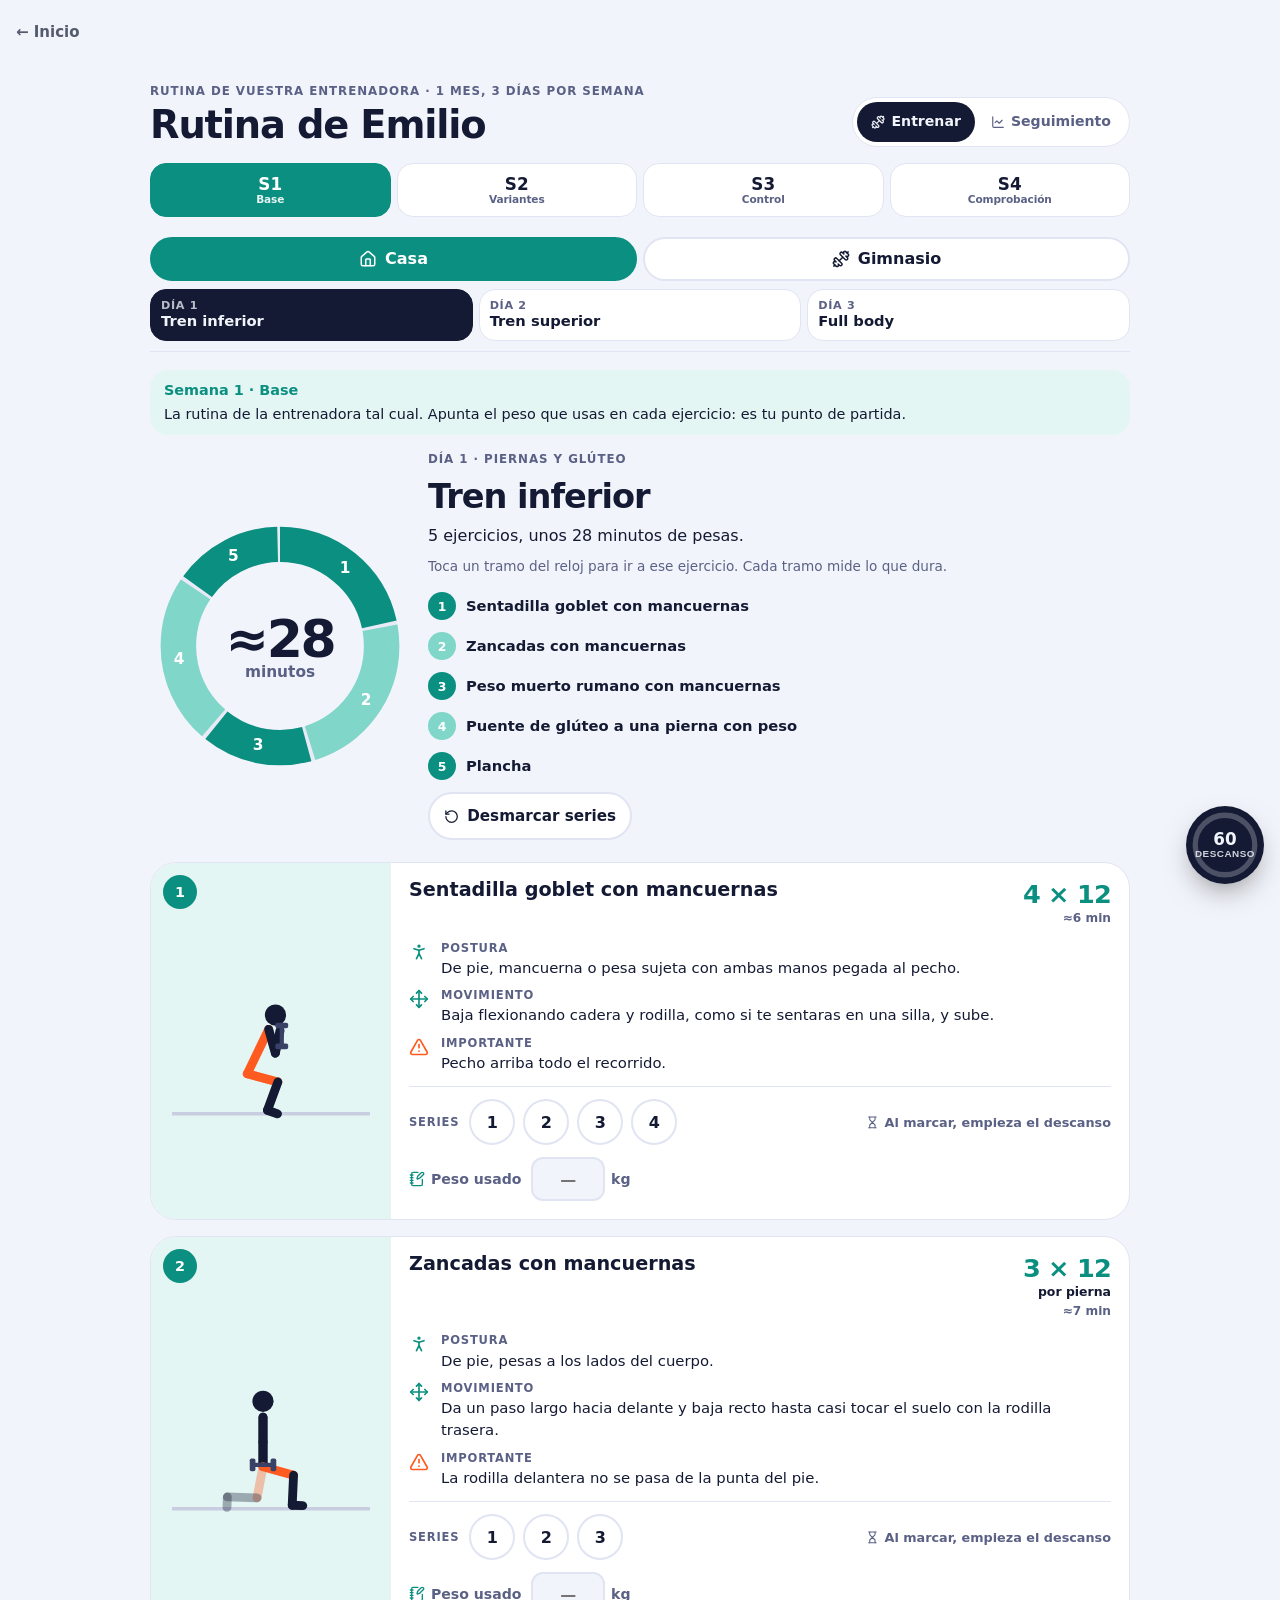
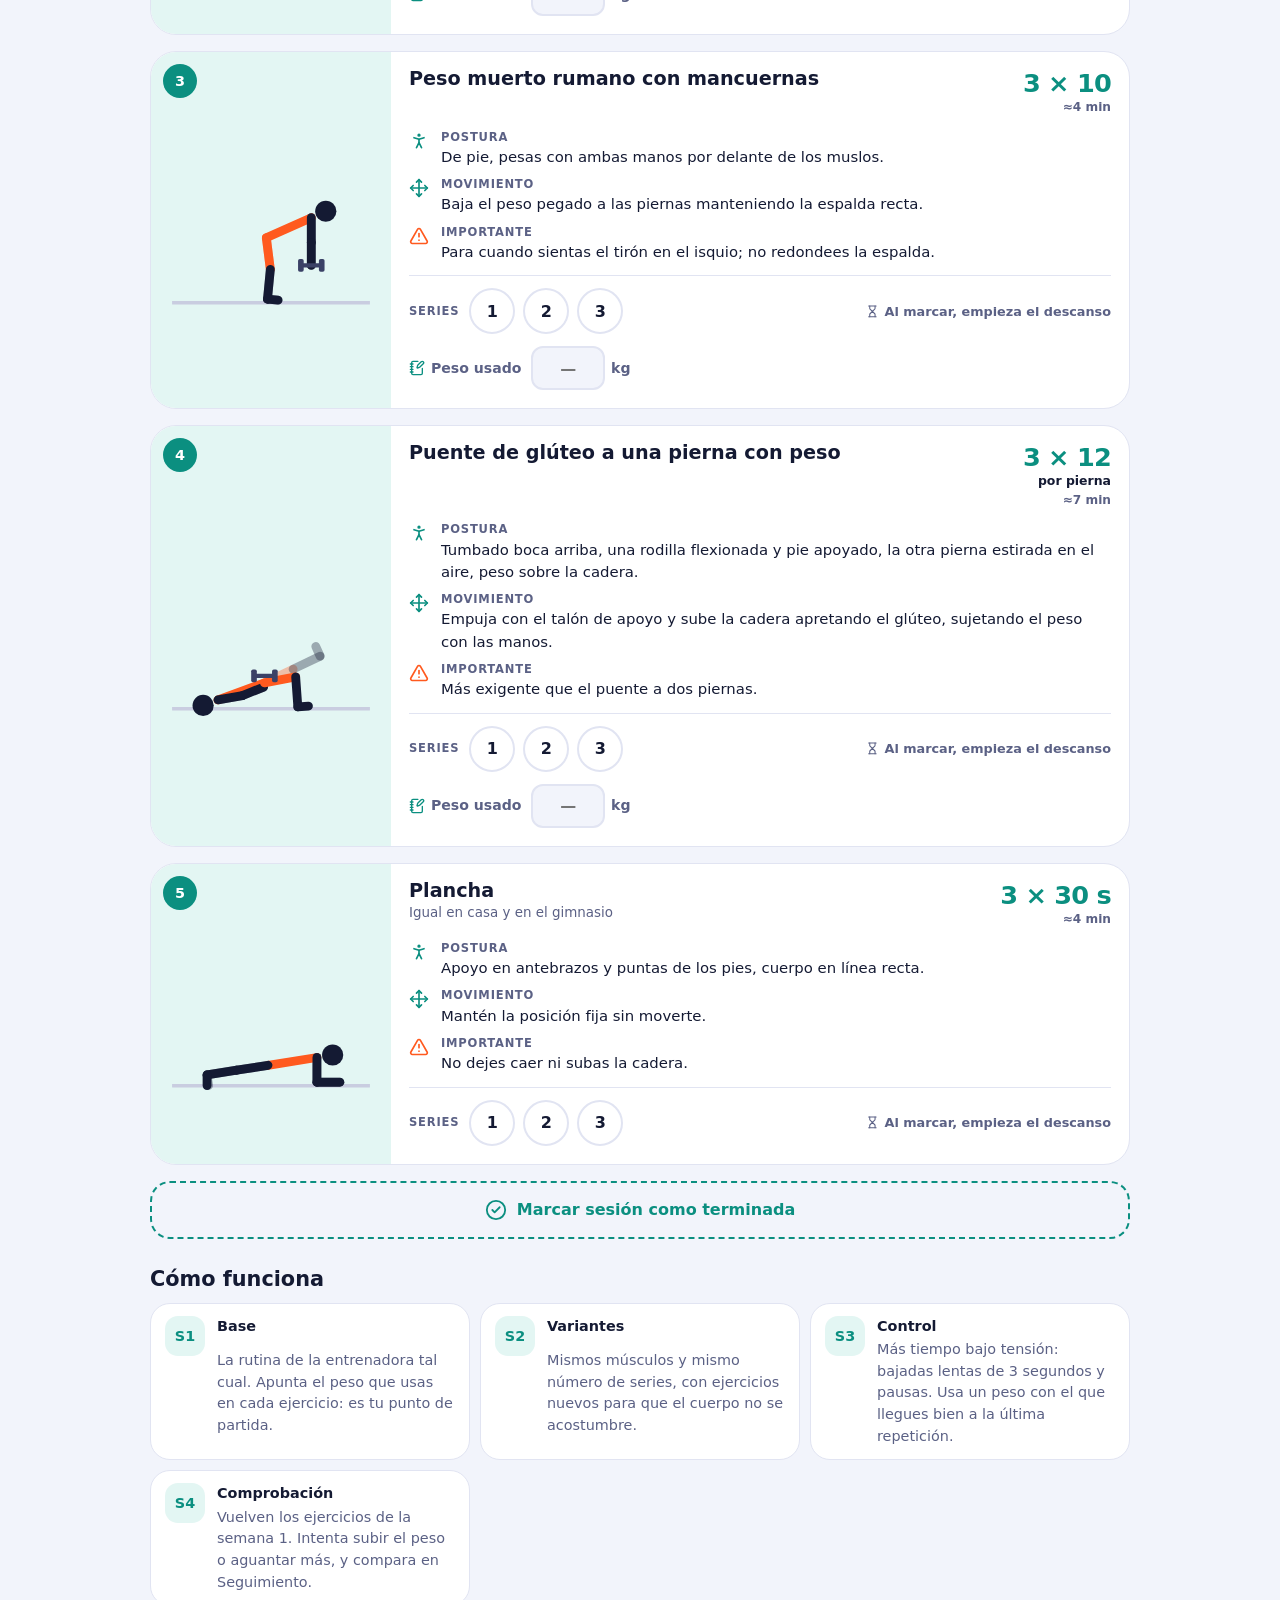
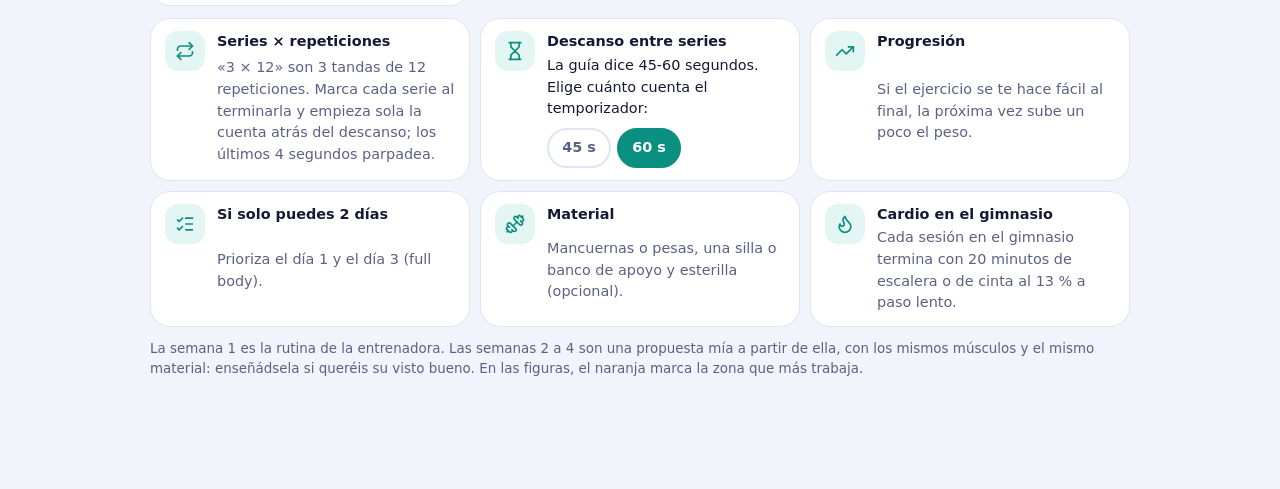
==== rutina.html @ db09115c "Add files via upload" ====
<!doctype html>
<html lang="es">
<head>
<meta charset="utf-8">
<meta name="viewport" content="width=device-width, initial-scale=1, viewport-fit=cover">
<meta name="color-scheme" content="light dark">
<title>Rutina de Emilio</title>
<style>/* Layout: una sesión = un reloj (cada tramo dura lo que el ejercicio) + tarjetas con figura animada; casa/gimnasio cambia ejercicios y añade el cardio */
:root{
  --bg:#f2f4fb; --card:#ffffff; --ink:#141a33; --muted:#5b6185; --line:#e1e4f2; --rim:#e8eaf6;
  --casa:#0b8f80; --casa2:#7fd6c9; --casabg:#e3f6f3; --gym:#3550ff; --gym2:#9fadff; --gymbg:#e9ecff;
  --work:#ff5a1f; --cardio:#e0307a; --cardiobg:#fde7f0; --eq:#a7aec6; --eqs:#a7aec6; --pp:#3a4166; --fl:#c9cde0;
  --pl:var(--casa); --pl2:var(--casa2); --plbg:var(--casabg);
  --f-num:"Unbounded","Arial Black",system-ui,sans-serif; --f-body:"Figtree",system-ui,-apple-system,"Segoe UI",Roboto,Arial,sans-serif;
}
@media (prefers-color-scheme: dark){:root:not([data-theme="light"]){
  --bg:#0b0e20; --card:#151a37; --ink:#eef0ff; --muted:#a5aad2; --line:#262c5c; --rim:#20264f;
  --casa:#2fd3bf; --casa2:#167f74; --casabg:#10283a; --gym:#8494ff; --gym2:#3a46a8; --gymbg:#171d4a;
  --work:#ff7a45; --cardio:#ff6aa6; --cardiobg:#2e1530; --eq:#4a5288; --eqs:#4a5288; --pp:#c9ceff; --fl:#2c3366; color-scheme:dark}}
:root[data-theme="dark"]{
  --bg:#0b0e20; --card:#151a37; --ink:#eef0ff; --muted:#a5aad2; --line:#262c5c; --rim:#20264f;
  --casa:#2fd3bf; --casa2:#167f74; --casabg:#10283a; --gym:#8494ff; --gym2:#3a46a8; --gymbg:#171d4a;
  --work:#ff7a45; --cardio:#ff6aa6; --cardiobg:#2e1530; --eq:#4a5288; --eqs:#4a5288; --pp:#c9ceff; --fl:#2c3366; color-scheme:dark}
*{box-sizing:border-box}
[hidden]{display:none!important}
html{-webkit-text-size-adjust:100%}
body{margin:0;background:var(--bg);color:var(--ink);font-family:var(--f-body);font-size:16px;line-height:1.5;
  padding-left:max(16px,env(safe-area-inset-left,0px));padding-right:max(16px,env(safe-area-inset-right,0px));padding-block:0 calc(110px + env(safe-area-inset-bottom,0px))}
body::before{content:"";position:fixed;inset:0 0 auto;height:env(safe-area-inset-top,0px);z-index:30;background:var(--bg)}
h1,h2,h3{margin:0;text-wrap:balance;line-height:1.12}
p{margin:0}
a{color:inherit}
.sr{position:absolute;opacity:0;width:1px;height:1px;margin:0;pointer-events:none}
svg.i{width:1em;height:1em;flex:none;fill:none;stroke:currentColor;stroke-width:2;stroke-linecap:round;stroke-linejoin:round}
.app{max-width:980px;margin:0 auto}
.eyeb{font-size:.74rem;font-weight:800;letter-spacing:.08em;text-transform:uppercase;color:var(--muted)}
header.top{padding-block:24px 10px;display:grid;gap:4px}
header.top h1{font:800 clamp(1.6rem,6vw,2.4rem) var(--f-num);letter-spacing:-.03em}

/* lugar y día */
#lg-gym:checked~.app,#lg-gym:checked~.restbar{--pl:var(--gym);--pl2:var(--gym2);--plbg:var(--gymbg)}
#lg-casa:checked~.app .only-gym{display:none!important}
#lg-gym:checked~.app .only-casa{display:none!important}
.bar{position:sticky;top:env(safe-area-inset-top,0px);z-index:20;background:var(--bg);padding-block:10px;display:grid;gap:8px;border-bottom:1px solid var(--line)}
.place{display:grid;grid-template-columns:1fr 1fr;gap:6px}
.pl-l{position:absolute;width:1px;height:1px;overflow:hidden;clip:rect(0 0 0 0)}
.place label{display:inline-flex;justify-content:center;align-items:center;gap:8px;min-height:44px;padding:0 16px;border-radius:999px;border:2px solid var(--line);background:var(--card);font-weight:800;cursor:pointer;touch-action:manipulation}
.place label svg{font-size:18px}
#lg-casa:checked~.app .pc{background:var(--casa);border-color:var(--casa);color:#fff}
#lg-gym:checked~.app .pg{background:var(--gym);border-color:var(--gym);color:#fff}
.days{display:grid;grid-template-columns:repeat(3,1fr);gap:6px}
.dt{min-height:52px;border-radius:16px;border:1px solid var(--line);background:var(--card);padding:6px 10px;cursor:pointer;display:grid;align-content:center;line-height:1.15;touch-action:manipulation;min-width:0}
.dt .dn{font-size:.7rem;font-weight:800;color:var(--muted);text-transform:uppercase;letter-spacing:.06em}
.dt .dtt{font-weight:800;font-size:.92rem;overflow-wrap:anywhere}
#dy1:checked~.app .dt1,#dy2:checked~.app .dt2,#dy3:checked~.app .dt3{background:var(--ink);border-color:var(--ink);color:var(--bg)}
#dy1:checked~.app .dt1 .dn,#dy2:checked~.app .dt2 .dn,#dy3:checked~.app .dt3 .dn{color:inherit;opacity:.75}
#lg-casa:focus-visible~.app .pc,#lg-gym:focus-visible~.app .pg,#dy1:focus-visible~.app .dt1,#dy2:focus-visible~.app .dt2,#dy3:focus-visible~.app .dt3{outline:3px solid var(--pl);outline-offset:2px}

.wd{display:none}
#wk1:checked~#dy1:checked~.app .w1d1,
#wk1:checked~#dy2:checked~.app .w1d2,
#wk1:checked~#dy3:checked~.app .w1d3,
#wk2:checked~#dy1:checked~.app .w2d1,
#wk2:checked~#dy2:checked~.app .w2d2,
#wk2:checked~#dy3:checked~.app .w2d3,
#wk3:checked~#dy1:checked~.app .w3d1,
#wk3:checked~#dy2:checked~.app .w3d2,
#wk3:checked~#dy3:checked~.app .w3d3,
#wk4:checked~#dy1:checked~.app .w4d1,
#wk4:checked~#dy2:checked~.app .w4d2,
#wk4:checked~#dy3:checked~.app .w4d3{display:block}
#vw-train:checked~.app .segv{display:none}
#vw-seg:checked~.app .train{display:none}
main{padding-top:18px}

/* reloj de la sesión */
.hero{display:grid;gap:18px;align-items:center;margin-bottom:22px}
@media (min-width:720px){.hero{grid-template-columns:260px 1fr}}
.dialw{justify-self:center;width:min(260px,74vw)}
.dial{width:100%;height:auto;display:block}
.dial a{cursor:pointer}
.dial a:focus-visible circle{stroke:var(--work)}
.dial a:hover circle{opacity:.85}
.sg{fill:none;stroke-width:30px}
.sg-rim{stroke:var(--rim)} .sg-a{stroke:var(--pl)} .sg-b{stroke:var(--pl2)} .sg-c{stroke:var(--cardio)}
.dl{fill:#fff;font:800 13px var(--f-num);text-anchor:middle;dominant-baseline:central;pointer-events:none}
.dm{fill:var(--ink);font:800 44px var(--f-num);text-anchor:middle;dominant-baseline:central;letter-spacing:-2px}
.du{fill:var(--muted);font:700 13px var(--f-body);text-anchor:middle;dominant-baseline:central}
.herot{display:grid;gap:8px;min-width:0}
.herot h2{font:800 clamp(1.5rem,5vw,2.1rem) var(--f-num);letter-spacing:-.03em}
.herot .cv{color:var(--cardio)}
.hint{font-size:.85rem;color:var(--muted)}
.legend{list-style:none;margin:4px 0 0;padding:0;display:grid;gap:4px}
.legend a{display:flex;gap:10px;align-items:center;text-decoration:none;font-weight:700;font-size:.92rem;min-height:36px}
.legend b{width:28px;height:28px;border-radius:50%;background:var(--pl);color:#fff;display:grid;place-items:center;font:800 .78rem var(--f-num);flex:none}
.legend li:nth-child(even) b{background:var(--pl2)}
.legend .cvb{background:var(--cardio)!important}

/* tarjetas de ejercicio */
.exs{display:grid;gap:16px}
.ex{background:var(--card);border:1px solid var(--line);border-radius:26px;overflow:hidden;display:grid;scroll-margin-top:150px}
@media (min-width:720px){.ex{grid-template-columns:240px 1fr}}
.ex:target{outline:3px solid var(--pl);outline-offset:2px}
.art{position:relative;background:var(--plbg);display:grid;place-items:center;padding:14px}
.art .no{position:absolute;left:12px;top:12px;width:34px;height:34px;border-radius:50%;background:var(--pl);color:#fff;display:grid;place-items:center;font:800 .9rem var(--f-num)}
.figbox{display:block;width:100%;max-width:260px}
.figbox svg{width:100%;height:auto;display:block}
.fs{display:none}
@media (prefers-reduced-motion:reduce){.fa{display:none}.fs{display:block}}
.fig .ln,.fig .lf{stroke:var(--ink);stroke-width:5;stroke-linecap:round;fill:none}
.fig .lf{opacity:.35}
.fig .wk{stroke:var(--work)}
.fig .hd{fill:var(--ink)}
.fig .fl{stroke:var(--fl);stroke-width:2}
.fig .eq{fill:var(--eq)} .fig .eqs{stroke:var(--eqs);stroke-width:3;stroke-linecap:round}
.fig .pp,.fig .pm{fill:var(--pp)} .fig .pl{stroke:var(--pp);stroke-width:2}
.fig .cb{stroke:var(--muted);stroke-width:1}
.fig .ghost{opacity:.22}
.exb{padding:16px 18px 18px;display:grid;gap:12px;min-width:0}
.exh{display:flex;justify-content:space-between;gap:12px;align-items:flex-start;flex-wrap:wrap}
.exh>div:first-child{min-width:0;flex:1 1 200px}
.exh h3{font-weight:800;font-size:1.2rem}
.was{font-size:.84rem;color:var(--muted);margin-top:2px}
.dose{display:grid;justify-items:end;text-align:right;gap:0}
.dose .big{font:800 1.6rem var(--f-num);letter-spacing:-.03em;white-space:nowrap;color:var(--pl)}
.dose .uni{font-size:.78rem;font-weight:800;color:var(--ink)}
.dose .mins{font-size:.76rem;color:var(--muted);font-weight:600}
.cues{list-style:none;margin:0;padding:0;display:grid;gap:8px}
.cues li{display:grid;grid-template-columns:22px 1fr;gap:10px;font-size:.93rem}
.cues li svg{font-size:20px;color:var(--pl);margin-top:2px}
.cues li.imp svg{color:var(--work)}
.cues b{display:block;font-size:.72rem;letter-spacing:.07em;text-transform:uppercase;color:var(--muted)}
.alt{border:1px dashed var(--line);border-radius:16px}
.alt summary{cursor:pointer;padding:10px 14px;font-weight:800;display:flex;gap:8px;align-items:center;min-height:44px}
.alt summary svg{color:var(--pl)}
.altb{display:grid;gap:10px;padding:0 14px 14px;font-size:.92rem}
.altb .figbox{max-width:220px;background:var(--plbg);border-radius:14px;padding:8px}
.series{display:flex;align-items:center;gap:8px;flex-wrap:wrap;border-top:1px solid var(--line);padding-top:12px}
.sl{font-size:.72rem;font-weight:800;letter-spacing:.07em;text-transform:uppercase;color:var(--muted);margin-right:2px}
.ser label{width:46px;height:46px;border-radius:50%;border:2px solid var(--line);display:grid;place-items:center;cursor:pointer;font:800 1rem var(--f-num);touch-action:manipulation;transition:background-color .15s,border-color .15s,transform .15s}
.ser input:checked+label{background:var(--work);border-color:var(--work);color:#fff;transform:scale(.94)}
.ser input:focus-visible+label{outline:3px solid var(--pl);outline-offset:2px}
.rest{margin-left:auto;font-size:.8rem;color:var(--muted);display:inline-flex;gap:6px;align-items:center;font-weight:600}

/* cardio */
.cardio{grid-template-columns:1fr!important;border:2px solid var(--cardio);background:linear-gradient(var(--cardiobg),var(--card) 60%)}
.cardio:target{outline-color:var(--cardio)}
.cvh{display:flex;gap:12px;align-items:center;padding:16px 18px 0}
.flame{width:46px;height:46px;border-radius:15px;background:var(--cardio);color:#fff;display:grid;place-items:center;font-size:24px;flex:none}
.cvh h3{font:800 1.25rem var(--f-num);letter-spacing:-.02em}
.cvpick{display:grid;grid-template-columns:1fr 1fr;gap:10px;padding:14px 18px}
.cvo{border:2px solid var(--line);border-radius:20px;padding:10px;display:grid;justify-items:center;gap:2px;cursor:pointer;background:var(--card);text-align:center;touch-action:manipulation;min-width:0}
.cvo .figbox{max-width:170px}
.cvo b{font-weight:800;font-size:.95rem}
.cvo span{font-size:.8rem;color:var(--muted);font-weight:700}
.cvr:checked+.cvo{border-color:var(--cardio);box-shadow:0 0 0 3px color-mix(in srgb,var(--cardio) 25%,transparent)}
.cvr:focus-visible+.cvo{outline:3px solid var(--cardio);outline-offset:2px}
.cvt{display:none;grid-column:1/-1;gap:6px;font-size:.94rem}
.cvpick input[id$="-escalera"]:checked~.cvt-escalera,.cvpick input[id$="-cinta"]:checked~.cvt-cinta{display:grid}
.tip{display:flex;gap:8px;color:var(--muted);font-size:.88rem}
.tip svg{color:var(--cardio);margin-top:3px}
.timer{display:none;align-items:center;gap:10px;padding:0 18px 18px}
.js .timer{display:flex}
.tt{font:800 2.2rem var(--f-num);letter-spacing:-.03em;font-variant-numeric:tabular-nums;color:var(--cardio);min-width:5ch}
.tb{min-height:48px;border-radius:999px;border:0;background:var(--cardio);color:#fff;font:800 .95rem var(--f-body);padding:0 18px;display:inline-flex;gap:8px;align-items:center;cursor:pointer;touch-action:manipulation}
.tb.ghostb{background:var(--card);color:var(--ink);border:2px solid var(--line);padding:0 14px}
.tb:focus-visible,.rb:focus-visible{outline:3px solid var(--ink);outline-offset:2px}

/* guía */
.guide{margin-top:28px;display:grid;gap:12px}
.guide h2{font:800 1.3rem var(--f-num)}
.gg{display:grid;grid-template-columns:repeat(auto-fill,minmax(min(100%,260px),1fr));gap:10px}
.gg>div{background:var(--card);border:1px solid var(--line);border-radius:20px;padding:12px 14px;display:grid;grid-template-columns:40px 1fr;gap:2px 12px;font-size:.9rem}
.gg .gi{grid-row:span 2;width:40px;height:40px;border-radius:13px;background:var(--plbg);color:var(--pl);display:grid;place-items:center;font-size:20px}
.gg b{font-weight:800}
.gg span:last-child{color:var(--muted)}
.foot{font-size:.84rem;color:var(--muted)}


.resetday{display:none}
.js .resetday{display:inline-flex}
.js-only{display:none}
.js .js-only{display:revert}

/* cabecera: vistas y semanas */
.th{display:flex;justify-content:space-between;align-items:flex-end;gap:12px;flex-wrap:wrap}
.views{display:flex;background:var(--card);border:1px solid var(--line);border-radius:999px;padding:4px;gap:2px}
.views label{display:inline-flex;align-items:center;gap:6px;min-height:40px;padding:0 14px;border-radius:999px;font-weight:800;font-size:.88rem;cursor:pointer;color:var(--muted);touch-action:manipulation}
#vw-train:checked~.app .v1,#vw-seg:checked~.app .v2{background:var(--ink);color:var(--bg)}
#vw-train:focus-visible~.app .v1,#vw-seg:focus-visible~.app .v2{outline:3px solid var(--pl);outline-offset:2px}
.weeks{display:grid;grid-template-columns:repeat(4,1fr);gap:6px;margin-top:12px}
.wl{min-height:54px;border-radius:16px;border:1px solid var(--line);background:var(--card);display:grid;align-content:center;justify-items:center;cursor:pointer;line-height:1.1;padding:4px;text-align:center;touch-action:manipulation;min-width:0}
.wl b{font:800 1.05rem var(--f-num)}
.wl span{font-size:.66rem;font-weight:700;color:var(--muted);letter-spacing:-.01em}
#wk1:checked~.app .wl1,#wk2:checked~.app .wl2,#wk3:checked~.app .wl3,#wk4:checked~.app .wl4{background:var(--pl);border-color:var(--pl);color:#fff}
#wk1:checked~.app .wl1 span,#wk2:checked~.app .wl2 span,#wk3:checked~.app .wl3 span,#wk4:checked~.app .wl4 span{color:#fff;opacity:.9}
#wk1:focus-visible~.app .wl1,#wk2:focus-visible~.app .wl2,#wk3:focus-visible~.app .wl3,#wk4:focus-visible~.app .wl4{outline:3px solid var(--pl);outline-offset:2px}
.wkban{background:var(--plbg);border-radius:18px;padding:10px 14px;font-size:.9rem;margin-bottom:16px;display:grid;gap:2px}
.wkban b{color:var(--pl);font-weight:800}
.wnote{display:flex;gap:8px;align-items:flex-start;background:var(--plbg);border-radius:14px;padding:8px 12px;font-size:.9rem;font-weight:700}
.wnote svg{color:var(--pl);margin-top:3px;font-size:16px}

/* peso usado */
.kg{display:flex;align-items:center;gap:10px;flex-wrap:wrap;font-size:.88rem;font-weight:700;color:var(--muted)}
.kg label{display:inline-flex;gap:6px;align-items:center}
.kg label svg{color:var(--pl);font-size:16px}
.kgin{display:inline-flex;align-items:center;gap:6px;font-weight:700;color:var(--muted)}
.kgin input{width:4.6em;min-height:44px;border-radius:12px;border:2px solid var(--line);background:var(--bg);color:var(--ink);font:800 16px var(--f-body);text-align:center;padding:0 6px}
.kgin input:focus-visible{outline:3px solid var(--pl);outline-offset:1px;border-color:var(--pl)}
.ref{font-size:.82rem;font-weight:600}
.ref b{color:var(--ink)}

/* sesión terminada */
.donebox label{display:flex;justify-content:center;align-items:center;gap:10px;min-height:58px;border-radius:20px;border:2px dashed var(--pl);color:var(--pl);font-weight:800;cursor:pointer;touch-action:manipulation}
.donebox label svg{font-size:22px}
.donebox .d1{display:none}
.donebox input:checked+label{background:var(--pl);border-style:solid;color:#fff}
.donebox input:checked+label .d0{display:none}
.donebox input:checked+label .d1{display:inline}
.donebox input:focus-visible+label{outline:3px solid var(--ink);outline-offset:2px}

/* seguimiento */
.segv{display:grid;gap:16px;padding-top:16px}
.sgh{display:grid;gap:8px}
.sgh h2{font:800 clamp(1.4rem,5vw,1.9rem) var(--f-num);letter-spacing:-.03em}
.nojs-note{display:flex;gap:8px;font-size:.88rem;color:var(--muted);background:var(--card);border:1px solid var(--line);border-radius:14px;padding:10px 12px}
.nojs-note svg{flex:none;margin-top:3px;color:var(--pl)}
.js .nojs-note{display:none}
.panel{background:var(--card);border:1px solid var(--line);border-radius:24px;padding:16px;display:grid;gap:10px;min-width:0}
.panel>h3{display:flex;gap:8px;align-items:center;font-weight:800;font-size:1.1rem}
.panel>h3 svg{color:var(--pl)}
.panel h3:not(:first-child){font-size:.95rem;margin-top:8px}
.sub{font-size:.86rem;color:var(--muted)}
.grid{display:grid;gap:8px}
.srow{display:grid;grid-template-columns:58px repeat(3,minmax(0,1fr));gap:6px;align-items:center}
.swk{display:grid;line-height:1.1;font-size:.72rem;font-weight:700;color:var(--muted)}
.swk b{font:800 1rem var(--f-num);color:var(--ink)}
.cell{position:relative;min-height:84px;border-radius:16px;border:1px solid var(--line);background:var(--bg);color:var(--ink);display:grid;justify-items:center;align-content:center;gap:2px;padding:8px 4px;text-align:center;font:inherit;cursor:default;min-width:0}
.js .cell{cursor:pointer}
.cell svg{width:34px;height:34px;transform:rotate(-90deg)}
.cell .cr{fill:none;stroke:var(--rim);stroke-width:5}
.cell .cp{fill:none;stroke:var(--pl);stroke-width:5;stroke-linecap:round;stroke-dasharray:0 100}
.cell .ck{position:absolute;left:50%;top:25px;translate:-50% -50%;font-size:16px;color:#fff;display:none}
.cell .cl{font-weight:800;font-size:.86rem}
.cell .cpct{font-size:.68rem;color:var(--muted);font-weight:700;line-height:1.15}
.app:has(#w1d1-done:checked) .c-w1d1,.app:has(#w1d2-done:checked) .c-w1d2,.app:has(#w1d3-done:checked) .c-w1d3,.app:has(#w2d1-done:checked) .c-w2d1,.app:has(#w2d2-done:checked) .c-w2d2,.app:has(#w2d3-done:checked) .c-w2d3,.app:has(#w3d1-done:checked) .c-w3d1,.app:has(#w3d2-done:checked) .c-w3d2,.app:has(#w3d3-done:checked) .c-w3d3,.app:has(#w4d1-done:checked) .c-w4d1,.app:has(#w4d2-done:checked) .c-w4d2,.app:has(#w4d3-done:checked) .c-w4d3{background:var(--pl);border-color:var(--pl);color:#fff}
.app:has(#w1d1-done:checked) .c-w1d1 .ck,.app:has(#w1d2-done:checked) .c-w1d2 .ck,.app:has(#w1d3-done:checked) .c-w1d3 .ck,.app:has(#w2d1-done:checked) .c-w2d1 .ck,.app:has(#w2d2-done:checked) .c-w2d2 .ck,.app:has(#w2d3-done:checked) .c-w2d3 .ck,.app:has(#w3d1-done:checked) .c-w3d1 .ck,.app:has(#w3d2-done:checked) .c-w3d2 .ck,.app:has(#w3d3-done:checked) .c-w3d3 .ck,.app:has(#w4d1-done:checked) .c-w4d1 .ck,.app:has(#w4d2-done:checked) .c-w4d2 .ck,.app:has(#w4d3-done:checked) .c-w4d3 .ck{display:block}
.app:has(#w1d1-done:checked) .c-w1d1 .cr,.app:has(#w1d2-done:checked) .c-w1d2 .cr,.app:has(#w1d3-done:checked) .c-w1d3 .cr,.app:has(#w2d1-done:checked) .c-w2d1 .cr,.app:has(#w2d2-done:checked) .c-w2d2 .cr,.app:has(#w2d3-done:checked) .c-w2d3 .cr,.app:has(#w3d1-done:checked) .c-w3d1 .cr,.app:has(#w3d2-done:checked) .c-w3d2 .cr,.app:has(#w3d3-done:checked) .c-w3d3 .cr,.app:has(#w4d1-done:checked) .c-w4d1 .cr,.app:has(#w4d2-done:checked) .c-w4d2 .cr,.app:has(#w4d3-done:checked) .c-w4d3 .cr{stroke:rgba(255,255,255,.35)}
.app:has(#w1d1-done:checked) .c-w1d1 .cpct,.app:has(#w1d2-done:checked) .c-w1d2 .cpct,.app:has(#w1d3-done:checked) .c-w1d3 .cpct,.app:has(#w2d1-done:checked) .c-w2d1 .cpct,.app:has(#w2d2-done:checked) .c-w2d2 .cpct,.app:has(#w2d3-done:checked) .c-w2d3 .cpct,.app:has(#w3d1-done:checked) .c-w3d1 .cpct,.app:has(#w3d2-done:checked) .c-w3d2 .cpct,.app:has(#w3d3-done:checked) .c-w3d3 .cpct,.app:has(#w4d1-done:checked) .c-w4d1 .cpct,.app:has(#w4d2-done:checked) .c-w4d2 .cpct,.app:has(#w4d3-done:checked) .c-w4d3 .cpct{color:#fff}
.app:has(#w1d1-done:checked) .c-w1d1 .cp,.app:has(#w1d2-done:checked) .c-w1d2 .cp,.app:has(#w1d3-done:checked) .c-w1d3 .cp,.app:has(#w2d1-done:checked) .c-w2d1 .cp,.app:has(#w2d2-done:checked) .c-w2d2 .cp,.app:has(#w2d3-done:checked) .c-w2d3 .cp,.app:has(#w3d1-done:checked) .c-w3d1 .cp,.app:has(#w3d2-done:checked) .c-w3d2 .cp,.app:has(#w3d3-done:checked) .c-w3d3 .cp,.app:has(#w4d1-done:checked) .c-w4d1 .cp,.app:has(#w4d2-done:checked) .c-w4d2 .cp,.app:has(#w4d3-done:checked) .c-w4d3 .cp{stroke:#fff;stroke-dasharray:100 100!important}
.bw{display:grid;grid-template-columns:repeat(auto-fit,minmax(160px,1fr));gap:8px}
.bwi{display:flex;justify-content:space-between;align-items:center;gap:8px;background:var(--bg);border-radius:14px;padding:6px 10px;font-weight:800;font-size:.88rem}
.bwd{font-weight:800}
.scroll{overflow-x:auto;border:1px solid var(--line);border-radius:16px}
table.tr{border-collapse:collapse;width:100%;min-width:560px;font-size:.86rem}
table.tr th,table.tr td{padding:8px 10px;border-bottom:1px solid var(--line);text-align:left;vertical-align:top}
table.tr thead th{white-space:nowrap;font-size:.72rem;letter-spacing:.06em;text-transform:uppercase;color:var(--muted)}
table.tr tbody th{font:800 .9rem var(--f-num);color:var(--pl);width:28px}
table.tr td b{display:block;font-weight:800;font-variant-numeric:tabular-nums;font-size:1rem}
table.tr td small{display:block;color:var(--muted);font-size:.74rem;line-height:1.25;margin-top:2px}
table.tr tr:last-child>*{border-bottom:0}
.dlt b{font-size:1rem}
.up{color:var(--casa)} .down{color:var(--work)}

/* elegir descanso */
.rp2{display:flex;gap:6px;margin-top:6px;grid-column:2}
.rp2 label{min-height:40px;min-width:64px;border-radius:999px;border:2px solid var(--line);display:grid;place-items:center;font-weight:800;cursor:pointer}
.rp2 input:checked+label{background:var(--pl);border-color:var(--pl);color:#fff}
.rp2 input:focus-visible+label{outline:3px solid var(--ink);outline-offset:2px}
.gw{font:800 .9rem var(--f-num)!important}

/* cuenta atrás de descanso (con JavaScript) */
.restbar{position:fixed;left:0;right:0;bottom:0;z-index:25;display:none;justify-content:flex-end;pointer-events:none;
  padding:0 max(16px,env(safe-area-inset-right,0px)) calc(16px + env(safe-area-inset-bottom,0px)) max(16px,env(safe-area-inset-left,0px))}
.js .restbar{display:flex}
.rb{pointer-events:auto;position:relative;width:78px;height:78px;border-radius:999px;border:0;background:var(--ink);color:var(--bg);cursor:pointer;display:grid;place-items:center;align-content:center;touch-action:manipulation;box-shadow:0 12px 30px -10px rgba(0,0,0,.5);transition:width .25s,height .25s,background-color .2s}
.rb svg{position:absolute;left:5px;top:5px;width:68px;height:68px;transform:rotate(-90deg);transition:width .25s,height .25s,left .25s,top .25s}
.rb .rr{fill:none;stroke:color-mix(in srgb,var(--bg) 25%,transparent);stroke-width:5}
.rb .rpg{fill:none;stroke:var(--work);stroke-width:5;stroke-linecap:round;stroke-dasharray:176 176;stroke-dashoffset:176}
.rb .rt{font:800 1.05rem var(--f-num);position:relative;line-height:1;font-variant-numeric:tabular-nums}
.rb small{font-size:.62rem;font-weight:800;position:relative;opacity:.85;text-transform:uppercase;letter-spacing:.05em}
.restbar.run{justify-content:center}
.restbar.run .rb{width:min(340px,100%);height:96px;grid-template-columns:auto 1fr;justify-items:start;padding:0 22px 0 108px;background:var(--pl);color:#fff}
.restbar.run .rb svg{width:80px;height:80px;left:12px;top:8px}
.restbar.run .rb .rr{stroke:rgba(255,255,255,.3)}
.restbar.run .rb .rpg{stroke:#fff}
.restbar.run .rb .rt{font-size:2.6rem;grid-column:1/-1;letter-spacing:-.03em}
.restbar.run .rb small{grid-column:1/-1;font-size:.72rem}
.restbar.last .rb{animation:blink .5s steps(1,end) infinite}
.restbar.go .rb{background:var(--casa);color:#fff}
@keyframes blink{0%{background:var(--work);color:#fff}50%{background:#fff;color:var(--work)}}
.restbar.last .rb .rpg{stroke:currentColor}

/* cuenta atrás sin JavaScript: cada serie marcada cuenta 60 s dentro de su círculo */
@property --rs{syntax:'<integer>';initial-value:0;inherits:false}
.ser label{position:relative}
html:not(.js) .ser input:checked+label{animation:rscount 60s linear forwards,rsblink .5s steps(1,end) 56s 8;counter-reset:rs var(--rs)}
html:not(.js) .ser input:checked+label b{display:none}
html:not(.js) .ser input:checked+label::after{content:counter(rs);font:800 .95rem var(--f-num);animation:rshide 0s 60s forwards}
html:not(.js) .ser input:checked+label::before{content:"✓";position:absolute;inset:0;display:grid;place-items:center;font-weight:800;opacity:0;animation:rsshow 0s 60s forwards}
@keyframes rscount{from{--rs:60}to{--rs:0}}
@keyframes rsblink{0%{background:#fff;color:var(--work)}50%{background:var(--work);color:#fff}}
@keyframes rshide{to{opacity:0}}
@keyframes rsshow{to{opacity:1}}
@media (prefers-reduced-motion:reduce){*{transition:none!important}}
</style>
<link rel="manifest" href="manifest.webmanifest">
<link rel="apple-touch-icon" href="icon-180.png">
<link rel="icon" href="icon-192.png">
<meta name="apple-mobile-web-app-capable" content="yes">
<meta name="mobile-web-app-capable" content="yes">
<meta name="apple-mobile-web-app-status-bar-style" content="default">
<meta name="apple-mobile-web-app-title" content="Entreno">
<meta name="theme-color" content="#f2f4fb" media="(prefers-color-scheme: light)">
<meta name="theme-color" content="#0b0e20" media="(prefers-color-scheme: dark)">
</head>
<body>
<a href="./" class="homelink" style="display:inline-flex;align-items:center;gap:6px;margin-top:max(10px,env(safe-area-inset-top,0px));min-height:44px;font:700 15px system-ui,sans-serif;color:inherit;opacity:.7;text-decoration:none">← Inicio</a>

<input type="radio" name="lugar" id="lg-casa" class="sr" checked><input type="radio" name="lugar" id="lg-gym" class="sr">
<input type="radio" name="semana" id="wk1" class="sr" checked><input type="radio" name="semana" id="wk2" class="sr"><input type="radio" name="semana" id="wk3" class="sr"><input type="radio" name="semana" id="wk4" class="sr">
<input type="radio" name="dia" id="dy1" class="sr" checked><input type="radio" name="dia" id="dy2" class="sr"><input type="radio" name="dia" id="dy3" class="sr">
<input type="radio" name="vista" id="vw-train" class="sr" checked><input type="radio" name="vista" id="vw-seg" class="sr">
<div class="app">
  <header class="top">
    <div class="th"><div><span class="eyeb">Rutina de vuestra entrenadora · 1 mes, 3 días por semana</span><h1>Rutina de Emilio</h1></div>
      <div class="views" role="radiogroup" aria-label="Vista"><label for="vw-train" class="v1"><svg class="i" viewBox="0 0 24 24" aria-hidden="true"><path d="M17.596 12.768a2 2 0 1 0 2.829-2.829l-1.768-1.767a2 2 0 0 0 2.828-2.829l-2.828-2.828a2 2 0 0 0-2.829 2.828l-1.767-1.768a2 2 0 1 0-2.829 2.829z" /> <path d="m2.5 21.5 1.4-1.4" /> <path d="m20.1 3.9 1.4-1.4" /> <path d="M5.343 21.485a2 2 0 1 0 2.829-2.828l1.767 1.768a2 2 0 1 0 2.829-2.829l-6.364-6.364a2 2 0 1 0-2.829 2.829l1.768 1.767a2 2 0 0 0-2.828 2.829z" /> <path d="m9.6 14.4 4.8-4.8" /></svg>Entrenar</label><label for="vw-seg" class="v2"><svg class="i" viewBox="0 0 24 24" aria-hidden="true"><path d="M3 3v16a2 2 0 0 0 2 2h16" /> <path d="m19 9-5 5-4-4-3 3" /></svg>Seguimiento</label></div></div>
    <div class="weeks" role="radiogroup" aria-label="Semana"><label for="wk1" class="wl wl1"><b>S1</b><span>Base</span></label><label for="wk2" class="wl wl2"><b>S2</b><span>Variantes</span></label><label for="wk3" class="wl wl3"><b>S3</b><span>Control</span></label><label for="wk4" class="wl wl4"><b>S4</b><span>Comprobación</span></label></div>
  </header>
  <div class="bar train">
    <div class="place" role="radiogroup" aria-label="Dónde entrenas hoy"><label for="lg-casa" class="pc"><svg class="i" viewBox="0 0 24 24" aria-hidden="true"><path d="M15 21v-8a1 1 0 0 0-1-1h-4a1 1 0 0 0-1 1v8" /> <path d="M3 10a2 2 0 0 1 .709-1.528l7-6a2 2 0 0 1 2.582 0l7 6A2 2 0 0 1 21 10v9a2 2 0 0 1-2 2H5a2 2 0 0 1-2-2z" /></svg>Casa</label><label for="lg-gym" class="pg"><svg class="i" viewBox="0 0 24 24" aria-hidden="true"><path d="M17.596 12.768a2 2 0 1 0 2.829-2.829l-1.768-1.767a2 2 0 0 0 2.828-2.829l-2.828-2.828a2 2 0 0 0-2.829 2.828l-1.767-1.768a2 2 0 1 0-2.829 2.829z" /> <path d="m2.5 21.5 1.4-1.4" /> <path d="m20.1 3.9 1.4-1.4" /> <path d="M5.343 21.485a2 2 0 1 0 2.829-2.828l1.767 1.768a2 2 0 1 0 2.829-2.829l-6.364-6.364a2 2 0 1 0-2.829 2.829l1.768 1.767a2 2 0 0 0-2.828 2.829z" /> <path d="m9.6 14.4 4.8-4.8" /></svg>Gimnasio</label></div>
    <div class="days" role="radiogroup" aria-label="Día"><label for="dy1" class="dt dt1"><span class="dn">Día 1</span><span class="dtt">Tren inferior</span></label><label for="dy2" class="dt dt2"><span class="dn">Día 2</span><span class="dtt">Tren superior</span></label><label for="dy3" class="dt dt3"><span class="dn">Día 3</span><span class="dtt">Full body</span></label></div>
  </div>
  <main class="train"><section class="wd w1d1" aria-label="Semana 1, día 1: Tren inferior">
  <p class="wkban"><b>Semana 1 · Base</b>La rutina de la entrenadora tal cual. Apunta el peso que usas en cada ejercicio: es tu punto de partida.</p>
  <div class="hero">
    <div class="dialw"><span class="only-casa"><svg viewBox="0 0 220 220" class="dial" role="img" aria-label="Sesión de unos 28 minutos"><circle cx="110" cy="110" r="86" class="sg sg-rim"/><a href="#w1d1-e1" aria-label="Ejercicio 1"><circle cx="110" cy="110" r="86" class="sg sg-a" style="stroke-dasharray:116.4 540.4;stroke-dashoffset:0.0" transform="rotate(-90 110 110)"/><text x="165.0" y="43.9" class="dl">1</text></a><a href="#w1d1-e2" aria-label="Ejercicio 2"><circle cx="110" cy="110" r="86" class="sg sg-b" style="stroke-dasharray:124.4 540.4;stroke-dashoffset:-119.4" transform="rotate(-90 110 110)"/><text x="182.9" y="155.6" class="dl">2</text></a><a href="#w1d1-e3" aria-label="Ejercicio 3"><circle cx="110" cy="110" r="86" class="sg sg-a" style="stroke-dasharray:81.0 540.4;stroke-dashoffset:-246.8" transform="rotate(-90 110 110)"/><text x="91.5" y="194.0" class="dl">3</text></a><a href="#w1d1-e4" aria-label="Ejercicio 4"><circle cx="110" cy="110" r="86" class="sg sg-b" style="stroke-dasharray:124.4 540.4;stroke-dashoffset:-330.9" transform="rotate(-90 110 110)"/><text x="24.7" y="120.7" class="dl">4</text></a><a href="#w1d1-e5" aria-label="Ejercicio 5"><circle cx="110" cy="110" r="86" class="sg sg-a" style="stroke-dasharray:79.1 540.4;stroke-dashoffset:-458.3" transform="rotate(-90 110 110)"/><text x="70.5" y="33.6" class="dl">5</text></a><text x="110" y="104" class="dm">≈28</text><text x="110" y="132" class="du">minutos</text></svg></span><span class="only-gym"><svg viewBox="0 0 220 220" class="dial" role="img" aria-label="Sesión de unos 48 minutos"><circle cx="110" cy="110" r="86" class="sg sg-rim"/><a href="#w1d1-e1" aria-label="Ejercicio 1"><circle cx="110" cy="110" r="86" class="sg sg-a" style="stroke-dasharray:66.5 540.4;stroke-dashoffset:0.0" transform="rotate(-90 110 110)"/><text x="143.8" y="30.9" class="dl">1</text></a><a href="#w1d1-e2" aria-label="Ejercicio 2"><circle cx="110" cy="110" r="86" class="sg sg-b" style="stroke-dasharray:71.2 540.4;stroke-dashoffset:-69.5" transform="rotate(-90 110 110)"/><text x="191.3" y="82.1" class="dl">2</text></a><a href="#w1d1-e3" aria-label="Ejercicio 3"><circle cx="110" cy="110" r="86" class="sg sg-a" style="stroke-dasharray:45.9 540.4;stroke-dashoffset:-143.7" transform="rotate(-90 110 110)"/><text x="189.7" y="142.3" class="dl">3</text></a><a href="#w1d1-e4" aria-label="Ejercicio 4"><circle cx="110" cy="110" r="86" class="sg sg-b" style="stroke-dasharray:71.2 540.4;stroke-dashoffset:-192.6" transform="rotate(-90 110 110)"/><text x="149.0" y="186.7" class="dl">4</text></a><a href="#w1d1-e5" aria-label="Ejercicio 5"><circle cx="110" cy="110" r="86" class="sg sg-a" style="stroke-dasharray:44.8 540.4;stroke-dashoffset:-266.8" transform="rotate(-90 110 110)"/><text x="89.7" y="193.6" class="dl">5</text></a><a href="#w1d1-cardio" aria-label="Cardio"><circle cx="110" cy="110" r="86" class="sg sg-c" style="stroke-dasharray:222.7 540.4;stroke-dashoffset:-314.6" transform="rotate(-90 110 110)"/><text x="26.9" y="88.0" class="dl">C</text></a><text x="110" y="104" class="dm">≈48</text><text x="110" y="132" class="du">minutos</text></svg></span></div>
    <div class="herot"><span class="eyeb">Día 1 · Piernas y glúteo</span><h2>Tren inferior</h2>
      <p>5 ejercicios, unos 28 minutos de pesas.<span class="only-gym"> Después, <b class="cv">20 minutos de cardio</b>.</span></p>
      <p class="hint">Toca un tramo del reloj para ir a ese ejercicio. Cada tramo mide lo que dura.</p>
      <ol class="legend"><li><a href="#w1d1-e1"><b>1</b><span class="only-casa">Sentadilla goblet con mancuernas</span><span class="only-gym">Sentadilla en prensa de piernas</span></a></li><li><a href="#w1d1-e2"><b>2</b><span class="only-casa">Zancadas con mancuernas</span><span class="only-gym">Zancadas igual, con las mancuernas del gimnasio</span></a></li><li><a href="#w1d1-e3"><b>3</b><span class="only-casa">Peso muerto rumano con mancuernas</span><span class="only-gym">Peso muerto con barra</span></a></li><li><a href="#w1d1-e4"><b>4</b><span class="only-casa">Puente de glúteo a una pierna con peso</span><span class="only-gym">Puente de glúteo en máquina de hip thrust</span></a></li><li><a href="#w1d1-e5"><b>5</b>Plancha</a></li><li class="only-gym"><a href="#w1d1-cardio"><b class="cvb">C</b>Escalera o cinta, 20 min</a></li></ol>
      <p><button type="button" class="resetday tb ghostb" data-sid="w1d1"><svg class="i" viewBox="0 0 24 24" aria-hidden="true"><path d="M3 12a9 9 0 1 0 9-9 9.75 9.75 0 0 0-6.74 2.74L3 8" /> <path d="M3 3v5h5" /></svg><span>Desmarcar series</span></button></p>
    </div>
  </div>
  <div class="exs"><article class="ex" id="w1d1-e1">
  <div class="art"><span class="only-casa"><span class="figbox"><span class="fa"><svg viewBox="0 0 120 100" class="fig" role="img" aria-label="Sentadilla goblet"><line x1="4" y1="91" x2="116" y2="91" class="fl"/><line x1="58.0" y1="26.0" x2="56.1" y2="39.9" class="lf"><animate attributeName="x1" dur="2.8s" repeatCount="indefinite" values="58.0;57.2;56.2;57.9;59.7;57.9;56.2;57.2;58.0"/><animate attributeName="y1" dur="2.8s" repeatCount="indefinite" values="26.0;26.5;31.6;41.1;46.0;41.1;31.6;26.5;26.0"/><animate attributeName="x2" dur="2.8s" repeatCount="indefinite" values="56.1;56.2;57.4;61.3;64.0;61.3;57.4;56.2;56.1"/><animate attributeName="y2" dur="2.8s" repeatCount="indefinite" values="39.9;40.5;45.5;54.7;59.3;54.7;45.5;40.5;39.9"/></line><line x1="56.1" y1="39.9" x2="62.2" y2="28.4" class="lf"><animate attributeName="x1" dur="2.8s" repeatCount="indefinite" values="56.1;56.2;57.4;61.3;64.0;61.3;57.4;56.2;56.1"/><animate attributeName="y1" dur="2.8s" repeatCount="indefinite" values="39.9;40.5;45.5;54.7;59.3;54.7;45.5;40.5;39.9"/><animate attributeName="x2" dur="2.8s" repeatCount="indefinite" values="62.2;61.8;61.7;64.2;66.3;64.2;61.7;61.8;62.2"/><animate attributeName="y2" dur="2.8s" repeatCount="indefinite" values="28.4;28.7;33.2;42.0;46.5;42.0;33.2;28.7;28.4"/></line><line x1="58.0" y1="54.0" x2="58.0" y2="72.0" class="lf wk"><animate attributeName="x1" dur="2.8s" repeatCount="indefinite" values="58.0;55.2;49.4;46.6;46.5;46.6;49.4;55.2;58.0"/><animate attributeName="y1" dur="2.8s" repeatCount="indefinite" values="54.0;54.4;58.7;66.7;70.7;66.7;58.7;54.4;54.0"/><animate attributeName="x2" dur="2.8s" repeatCount="indefinite" values="58.0;59.0;61.2;63.5;64.4;63.5;61.2;59.0;58.0"/><animate attributeName="y2" dur="2.8s" repeatCount="indefinite" values="72.0;72.0;72.3;72.9;73.2;72.9;72.3;72.0;72.0"/></line><line x1="58.0" y1="72.0" x2="58.0" y2="89.0" class="lf"><animate attributeName="x1" dur="2.8s" repeatCount="indefinite" values="58.0;59.0;61.2;63.5;64.4;63.5;61.2;59.0;58.0"/><animate attributeName="y1" dur="2.8s" repeatCount="indefinite" values="72.0;72.0;72.3;72.9;73.2;72.9;72.3;72.0;72.0"/><animate attributeName="x2" dur="2.8s" repeatCount="indefinite" values="58.0;58.0;58.0;58.0;58.0;58.0;58.0;58.0;58.0"/><animate attributeName="y2" dur="2.8s" repeatCount="indefinite" values="89.0;89.0;89.0;89.0;89.0;89.0;89.0;89.0;89.0"/></line><line x1="58.0" y1="89.0" x2="64.0" y2="89.0" class="lf"><animate attributeName="x1" dur="2.8s" repeatCount="indefinite" values="58.0;58.0;58.0;58.0;58.0;58.0;58.0;58.0;58.0"/><animate attributeName="y1" dur="2.8s" repeatCount="indefinite" values="89.0;89.0;89.0;89.0;89.0;89.0;89.0;89.0;89.0"/><animate attributeName="x2" dur="2.8s" repeatCount="indefinite" values="64.0;64.0;63.9;63.7;63.6;63.7;63.9;64.0;64.0"/><animate attributeName="y2" dur="2.8s" repeatCount="indefinite" values="89.0;89.3;90.1;90.9;91.2;90.9;90.1;89.3;89.0"/></line><line x1="58.0" y1="54.0" x2="58.0" y2="26.0" class="ln wk"><animate attributeName="x1" dur="2.8s" repeatCount="indefinite" values="58.0;55.2;49.4;46.6;46.5;46.6;49.4;55.2;58.0"/><animate attributeName="y1" dur="2.8s" repeatCount="indefinite" values="54.0;54.4;58.7;66.7;70.7;66.7;58.7;54.4;54.0"/><animate attributeName="x2" dur="2.8s" repeatCount="indefinite" values="58.0;57.2;56.2;57.9;59.7;57.9;56.2;57.2;58.0"/><animate attributeName="y2" dur="2.8s" repeatCount="indefinite" values="26.0;26.5;31.6;41.1;46.0;41.1;31.6;26.5;26.0"/></line><line x1="58.0" y1="26.0" x2="56.1" y2="39.9" class="ln"><animate attributeName="x1" dur="2.8s" repeatCount="indefinite" values="58.0;57.2;56.2;57.9;59.7;57.9;56.2;57.2;58.0"/><animate attributeName="y1" dur="2.8s" repeatCount="indefinite" values="26.0;26.5;31.6;41.1;46.0;41.1;31.6;26.5;26.0"/><animate attributeName="x2" dur="2.8s" repeatCount="indefinite" values="56.1;56.2;57.4;61.3;64.0;61.3;57.4;56.2;56.1"/><animate attributeName="y2" dur="2.8s" repeatCount="indefinite" values="39.9;40.5;45.5;54.7;59.3;54.7;45.5;40.5;39.9"/></line><line x1="56.1" y1="39.9" x2="62.2" y2="28.4" class="ln"><animate attributeName="x1" dur="2.8s" repeatCount="indefinite" values="56.1;56.2;57.4;61.3;64.0;61.3;57.4;56.2;56.1"/><animate attributeName="y1" dur="2.8s" repeatCount="indefinite" values="39.9;40.5;45.5;54.7;59.3;54.7;45.5;40.5;39.9"/><animate attributeName="x2" dur="2.8s" repeatCount="indefinite" values="62.2;61.8;61.7;64.2;66.3;64.2;61.7;61.8;62.2"/><animate attributeName="y2" dur="2.8s" repeatCount="indefinite" values="28.4;28.7;33.2;42.0;46.5;42.0;33.2;28.7;28.4"/></line><line x1="58.0" y1="54.0" x2="58.0" y2="72.0" class="ln wk"><animate attributeName="x1" dur="2.8s" repeatCount="indefinite" values="58.0;55.2;49.4;46.6;46.5;46.6;49.4;55.2;58.0"/><animate attributeName="y1" dur="2.8s" repeatCount="indefinite" values="54.0;54.4;58.7;66.7;70.7;66.7;58.7;54.4;54.0"/><animate attributeName="x2" dur="2.8s" repeatCount="indefinite" values="58.0;59.0;61.2;63.5;64.4;63.5;61.2;59.0;58.0"/><animate attributeName="y2" dur="2.8s" repeatCount="indefinite" values="72.0;72.0;72.3;72.9;73.2;72.9;72.3;72.0;72.0"/></line><line x1="58.0" y1="72.0" x2="58.0" y2="89.0" class="ln"><animate attributeName="x1" dur="2.8s" repeatCount="indefinite" values="58.0;59.0;61.2;63.5;64.4;63.5;61.2;59.0;58.0"/><animate attributeName="y1" dur="2.8s" repeatCount="indefinite" values="72.0;72.0;72.3;72.9;73.2;72.9;72.3;72.0;72.0"/><animate attributeName="x2" dur="2.8s" repeatCount="indefinite" values="58.0;58.0;58.0;58.0;58.0;58.0;58.0;58.0;58.0"/><animate attributeName="y2" dur="2.8s" repeatCount="indefinite" values="89.0;89.0;89.0;89.0;89.0;89.0;89.0;89.0;89.0"/></line><line x1="58.0" y1="89.0" x2="64.0" y2="89.0" class="ln"><animate attributeName="x1" dur="2.8s" repeatCount="indefinite" values="58.0;58.0;58.0;58.0;58.0;58.0;58.0;58.0;58.0"/><animate attributeName="y1" dur="2.8s" repeatCount="indefinite" values="89.0;89.0;89.0;89.0;89.0;89.0;89.0;89.0;89.0"/><animate attributeName="x2" dur="2.8s" repeatCount="indefinite" values="64.0;64.0;63.9;63.7;63.6;63.7;63.9;64.0;64.0"/><animate attributeName="y2" dur="2.8s" repeatCount="indefinite" values="89.0;89.3;90.1;90.9;91.2;90.9;90.1;89.3;89.0"/></line><circle cx="58.0" cy="17.0" r="6" class="hd"><animate attributeName="cx" dur="2.8s" repeatCount="indefinite" values="58.0;57.9;58.4;61.5;63.9;61.5;58.4;57.9;58.0"/><animate attributeName="cy" dur="2.8s" repeatCount="indefinite" values="17.0;17.5;22.8;32.9;38.1;32.9;22.8;17.5;17.0"/></circle><g><animateTransform attributeName="transform" type="translate" dur="2.8s" repeatCount="indefinite" values="63.2 31.4;62.8 31.7;62.7 36.2;65.2 45.0;67.3 49.5;65.2 45.0;62.7 36.2;62.8 31.7;63.2 31.4"/><g transform="rotate(90)"><rect x="-6" y="-1.2" width="12" height="2.4" rx="1" class="pm"/><rect x="-7.5" y="-3.6" width="3.2" height="7.2" rx="1" class="pp"/><rect x="4.3" y="-3.6" width="3.2" height="7.2" rx="1" class="pp"/></g></g></svg></span><span class="fs"><svg viewBox="0 0 120 100" class="fig" role="img" aria-label="Sentadilla goblet"><g class="ghost"><line x1="59.7" y1="46.0" x2="64.0" y2="59.3" class="lf"/><line x1="64.0" y1="59.3" x2="66.3" y2="46.5" class="lf"/><line x1="46.5" y1="70.7" x2="64.4" y2="73.2" class="lf wk"/><line x1="64.4" y1="73.2" x2="58.0" y2="89.0" class="lf"/><line x1="58.0" y1="89.0" x2="63.6" y2="91.2" class="lf"/><line x1="46.5" y1="70.7" x2="59.7" y2="46.0" class="ln wk"/><line x1="59.7" y1="46.0" x2="64.0" y2="59.3" class="ln"/><line x1="64.0" y1="59.3" x2="66.3" y2="46.5" class="ln"/><line x1="46.5" y1="70.7" x2="64.4" y2="73.2" class="ln wk"/><line x1="64.4" y1="73.2" x2="58.0" y2="89.0" class="ln"/><line x1="58.0" y1="89.0" x2="63.6" y2="91.2" class="ln"/><circle cx="63.9" cy="38.1" r="6" class="hd"/><g transform="translate(67.3 49.5)"><g transform="rotate(90)"><rect x="-6" y="-1.2" width="12" height="2.4" rx="1" class="pm"/><rect x="-7.5" y="-3.6" width="3.2" height="7.2" rx="1" class="pp"/><rect x="4.3" y="-3.6" width="3.2" height="7.2" rx="1" class="pp"/></g></g></g><line x1="4" y1="91" x2="116" y2="91" class="fl"/><line x1="58.0" y1="26.0" x2="56.1" y2="39.9" class="lf"/><line x1="56.1" y1="39.9" x2="62.2" y2="28.4" class="lf"/><line x1="58.0" y1="54.0" x2="58.0" y2="72.0" class="lf wk"/><line x1="58.0" y1="72.0" x2="58.0" y2="89.0" class="lf"/><line x1="58.0" y1="89.0" x2="64.0" y2="89.0" class="lf"/><line x1="58.0" y1="54.0" x2="58.0" y2="26.0" class="ln wk"/><line x1="58.0" y1="26.0" x2="56.1" y2="39.9" class="ln"/><line x1="56.1" y1="39.9" x2="62.2" y2="28.4" class="ln"/><line x1="58.0" y1="54.0" x2="58.0" y2="72.0" class="ln wk"/><line x1="58.0" y1="72.0" x2="58.0" y2="89.0" class="ln"/><line x1="58.0" y1="89.0" x2="64.0" y2="89.0" class="ln"/><circle cx="58.0" cy="17.0" r="6" class="hd"/><g transform="translate(63.2 31.4)"><g transform="rotate(90)"><rect x="-6" y="-1.2" width="12" height="2.4" rx="1" class="pm"/><rect x="-7.5" y="-3.6" width="3.2" height="7.2" rx="1" class="pp"/><rect x="4.3" y="-3.6" width="3.2" height="7.2" rx="1" class="pp"/></g></g></svg></span></span></span><span class="only-gym"><span class="figbox"><span class="fa"><svg viewBox="0 0 120 100" class="fig" role="img" aria-label="Prensa de piernas"><line x1="4" y1="91" x2="116" y2="91" class="fl"/><rect x="16" y="52" width="4" height="30" rx="2" class="eq" transform="rotate(-45 18 78)"/><rect x="18" y="74" width="30" height="4" rx="2" class="eq"/><line x1="33" y1="78" x2="33" y2="91" class="eqs"/><line x1="56" y1="80" x2="108" y2="28" class="eqs"/><line x1="18.6" y1="54.0" x2="32.3" y2="51.6" class="lf"><animate attributeName="x1" dur="2.8s" repeatCount="indefinite" values="18.6;18.6;18.6;18.6;18.6;18.6;18.6;18.6;18.6"/><animate attributeName="y1" dur="2.8s" repeatCount="indefinite" values="54.0;54.0;54.0;54.0;54.0;54.0;54.0;54.0;54.0"/><animate attributeName="x2" dur="2.8s" repeatCount="indefinite" values="32.3;32.3;32.3;32.3;32.3;32.3;32.3;32.3;32.3"/><animate attributeName="y2" dur="2.8s" repeatCount="indefinite" values="51.6;51.6;51.6;51.6;51.6;51.6;51.6;51.6;51.6"/></line><line x1="32.3" y1="51.6" x2="45.1" y2="49.3" class="lf"><animate attributeName="x1" dur="2.8s" repeatCount="indefinite" values="32.3;32.3;32.3;32.3;32.3;32.3;32.3;32.3;32.3"/><animate attributeName="y1" dur="2.8s" repeatCount="indefinite" values="51.6;51.6;51.6;51.6;51.6;51.6;51.6;51.6;51.6"/><animate attributeName="x2" dur="2.8s" repeatCount="indefinite" values="45.1;45.1;45.1;45.1;45.1;45.1;45.1;45.1;45.1"/><animate attributeName="y2" dur="2.8s" repeatCount="indefinite" values="49.3;49.3;49.3;49.3;49.3;49.3;49.3;49.3;49.3"/></line><line x1="40.0" y1="72.0" x2="46.2" y2="55.1" class="lf wk"><animate attributeName="x1" dur="2.8s" repeatCount="indefinite" values="40.0;40.0;40.0;40.0;40.0;40.0;40.0;40.0;40.0"/><animate attributeName="y1" dur="2.8s" repeatCount="indefinite" values="72.0;72.0;72.0;72.0;72.0;72.0;72.0;72.0;72.0"/><animate attributeName="x2" dur="2.8s" repeatCount="indefinite" values="46.2;47.4;50.1;52.5;53.4;52.5;50.1;47.4;46.2"/><animate attributeName="y2" dur="2.8s" repeatCount="indefinite" values="55.1;55.6;57.1;59.0;60.0;59.0;57.1;55.6;55.1"/></line><line x1="46.2" y1="55.1" x2="62.1" y2="60.9" class="lf"><animate attributeName="x1" dur="2.8s" repeatCount="indefinite" values="46.2;47.4;50.1;52.5;53.4;52.5;50.1;47.4;46.2"/><animate attributeName="y1" dur="2.8s" repeatCount="indefinite" values="55.1;55.6;57.1;59.0;60.0;59.0;57.1;55.6;55.1"/><animate attributeName="x2" dur="2.8s" repeatCount="indefinite" values="62.1;64.0;66.8;66.8;66.0;66.8;66.8;64.0;62.1"/><animate attributeName="y2" dur="2.8s" repeatCount="indefinite" values="60.9;58.8;53.8;49.8;48.6;49.8;53.8;58.8;60.9"/></line><line x1="62.1" y1="60.9" x2="64.2" y2="55.3" class="lf"><animate attributeName="x1" dur="2.8s" repeatCount="indefinite" values="62.1;64.0;66.8;66.8;66.0;66.8;66.8;64.0;62.1"/><animate attributeName="y1" dur="2.8s" repeatCount="indefinite" values="60.9;58.8;53.8;49.8;48.6;49.8;53.8;58.8;60.9"/><animate attributeName="x2" dur="2.8s" repeatCount="indefinite" values="64.2;65.2;65.6;63.5;62.0;63.5;65.6;65.2;64.2"/><animate attributeName="y2" dur="2.8s" repeatCount="indefinite" values="55.3;52.9;47.9;44.8;44.1;44.8;47.9;52.9;55.3"/></line><line x1="40.0" y1="72.0" x2="18.6" y2="54.0" class="ln"><animate attributeName="x1" dur="2.8s" repeatCount="indefinite" values="40.0;40.0;40.0;40.0;40.0;40.0;40.0;40.0;40.0"/><animate attributeName="y1" dur="2.8s" repeatCount="indefinite" values="72.0;72.0;72.0;72.0;72.0;72.0;72.0;72.0;72.0"/><animate attributeName="x2" dur="2.8s" repeatCount="indefinite" values="18.6;18.6;18.6;18.6;18.6;18.6;18.6;18.6;18.6"/><animate attributeName="y2" dur="2.8s" repeatCount="indefinite" values="54.0;54.0;54.0;54.0;54.0;54.0;54.0;54.0;54.0"/></line><line x1="18.6" y1="54.0" x2="32.3" y2="51.6" class="ln"><animate attributeName="x1" dur="2.8s" repeatCount="indefinite" values="18.6;18.6;18.6;18.6;18.6;18.6;18.6;18.6;18.6"/><animate attributeName="y1" dur="2.8s" repeatCount="indefinite" values="54.0;54.0;54.0;54.0;54.0;54.0;54.0;54.0;54.0"/><animate attributeName="x2" dur="2.8s" repeatCount="indefinite" values="32.3;32.3;32.3;32.3;32.3;32.3;32.3;32.3;32.3"/><animate attributeName="y2" dur="2.8s" repeatCount="indefinite" values="51.6;51.6;51.6;51.6;51.6;51.6;51.6;51.6;51.6"/></line><line x1="32.3" y1="51.6" x2="45.1" y2="49.3" class="ln"><animate attributeName="x1" dur="2.8s" repeatCount="indefinite" values="32.3;32.3;32.3;32.3;32.3;32.3;32.3;32.3;32.3"/><animate attributeName="y1" dur="2.8s" repeatCount="indefinite" values="51.6;51.6;51.6;51.6;51.6;51.6;51.6;51.6;51.6"/><animate attributeName="x2" dur="2.8s" repeatCount="indefinite" values="45.1;45.1;45.1;45.1;45.1;45.1;45.1;45.1;45.1"/><animate attributeName="y2" dur="2.8s" repeatCount="indefinite" values="49.3;49.3;49.3;49.3;49.3;49.3;49.3;49.3;49.3"/></line><line x1="40.0" y1="72.0" x2="46.2" y2="55.1" class="ln wk"><animate attributeName="x1" dur="2.8s" repeatCount="indefinite" values="40.0;40.0;40.0;40.0;40.0;40.0;40.0;40.0;40.0"/><animate attributeName="y1" dur="2.8s" repeatCount="indefinite" values="72.0;72.0;72.0;72.0;72.0;72.0;72.0;72.0;72.0"/><animate attributeName="x2" dur="2.8s" repeatCount="indefinite" values="46.2;47.4;50.1;52.5;53.4;52.5;50.1;47.4;46.2"/><animate attributeName="y2" dur="2.8s" repeatCount="indefinite" values="55.1;55.6;57.1;59.0;60.0;59.0;57.1;55.6;55.1"/></line><line x1="46.2" y1="55.1" x2="62.1" y2="60.9" class="ln"><animate attributeName="x1" dur="2.8s" repeatCount="indefinite" values="46.2;47.4;50.1;52.5;53.4;52.5;50.1;47.4;46.2"/><animate attributeName="y1" dur="2.8s" repeatCount="indefinite" values="55.1;55.6;57.1;59.0;60.0;59.0;57.1;55.6;55.1"/><animate attributeName="x2" dur="2.8s" repeatCount="indefinite" values="62.1;64.0;66.8;66.8;66.0;66.8;66.8;64.0;62.1"/><animate attributeName="y2" dur="2.8s" repeatCount="indefinite" values="60.9;58.8;53.8;49.8;48.6;49.8;53.8;58.8;60.9"/></line><line x1="62.1" y1="60.9" x2="65.6" y2="56.0" class="ln"><animate attributeName="x1" dur="2.8s" repeatCount="indefinite" values="62.1;64.0;66.8;66.8;66.0;66.8;66.8;64.0;62.1"/><animate attributeName="y1" dur="2.8s" repeatCount="indefinite" values="60.9;58.8;53.8;49.8;48.6;49.8;53.8;58.8;60.9"/><animate attributeName="x2" dur="2.8s" repeatCount="indefinite" values="65.6;66.6;67.0;64.7;63.0;64.7;67.0;66.6;65.6"/><animate attributeName="y2" dur="2.8s" repeatCount="indefinite" values="56.0;53.4;47.8;44.2;43.4;44.2;47.8;53.4;56.0"/></line><circle cx="11.7" cy="48.2" r="6" class="hd"><animate attributeName="cx" dur="2.8s" repeatCount="indefinite" values="11.7;11.7;11.7;11.7;11.7;11.7;11.7;11.7;11.7"/><animate attributeName="cy" dur="2.8s" repeatCount="indefinite" values="48.2;48.2;48.2;48.2;48.2;48.2;48.2;48.2;48.2"/></circle><g><animateTransform attributeName="transform" type="translate" dur="2.8s" repeatCount="indefinite" values="65.1 57.9;67.0 55.8;69.8 50.8;69.8 46.8;69.0 45.6;69.8 46.8;69.8 50.8;67.0 55.8;65.1 57.9"/><rect x="-9" y="-2" width="18" height="4" rx="2" class="pp" transform="rotate(45)"/></g></svg></span><span class="fs"><svg viewBox="0 0 120 100" class="fig" role="img" aria-label="Prensa de piernas"><g class="ghost"><rect x="16" y="52" width="4" height="30" rx="2" class="eq" transform="rotate(-45 18 78)"/><rect x="18" y="74" width="30" height="4" rx="2" class="eq"/><line x1="33" y1="78" x2="33" y2="91" class="eqs"/><line x1="56" y1="80" x2="108" y2="28" class="eqs"/><line x1="18.6" y1="54.0" x2="32.3" y2="51.6" class="lf"/><line x1="32.3" y1="51.6" x2="45.1" y2="49.3" class="lf"/><line x1="40.0" y1="72.0" x2="53.4" y2="60.0" class="lf wk"/><line x1="53.4" y1="60.0" x2="66.0" y2="48.6" class="lf"/><line x1="66.0" y1="48.6" x2="62.0" y2="44.1" class="lf"/><line x1="40.0" y1="72.0" x2="18.6" y2="54.0" class="ln"/><line x1="18.6" y1="54.0" x2="32.3" y2="51.6" class="ln"/><line x1="32.3" y1="51.6" x2="45.1" y2="49.3" class="ln"/><line x1="40.0" y1="72.0" x2="53.4" y2="60.0" class="ln wk"/><line x1="53.4" y1="60.0" x2="66.0" y2="48.6" class="ln"/><line x1="66.0" y1="48.6" x2="63.0" y2="43.4" class="ln"/><circle cx="11.7" cy="48.2" r="6" class="hd"/><g transform="translate(69.0 45.6)"><rect x="-9" y="-2" width="18" height="4" rx="2" class="pp" transform="rotate(45)"/></g></g><line x1="4" y1="91" x2="116" y2="91" class="fl"/><rect x="16" y="52" width="4" height="30" rx="2" class="eq" transform="rotate(-45 18 78)"/><rect x="18" y="74" width="30" height="4" rx="2" class="eq"/><line x1="33" y1="78" x2="33" y2="91" class="eqs"/><line x1="56" y1="80" x2="108" y2="28" class="eqs"/><line x1="18.6" y1="54.0" x2="32.3" y2="51.6" class="lf"/><line x1="32.3" y1="51.6" x2="45.1" y2="49.3" class="lf"/><line x1="40.0" y1="72.0" x2="46.2" y2="55.1" class="lf wk"/><line x1="46.2" y1="55.1" x2="62.1" y2="60.9" class="lf"/><line x1="62.1" y1="60.9" x2="64.2" y2="55.3" class="lf"/><line x1="40.0" y1="72.0" x2="18.6" y2="54.0" class="ln"/><line x1="18.6" y1="54.0" x2="32.3" y2="51.6" class="ln"/><line x1="32.3" y1="51.6" x2="45.1" y2="49.3" class="ln"/><line x1="40.0" y1="72.0" x2="46.2" y2="55.1" class="ln wk"/><line x1="46.2" y1="55.1" x2="62.1" y2="60.9" class="ln"/><line x1="62.1" y1="60.9" x2="65.6" y2="56.0" class="ln"/><circle cx="11.7" cy="48.2" r="6" class="hd"/><g transform="translate(65.1 57.9)"><rect x="-9" y="-2" width="18" height="4" rx="2" class="pp" transform="rotate(45)"/></g></svg></span></span></span><span class="no">1</span></div>
  <div class="exb">
    <div class="exh"><div><h3 class="only-casa">Sentadilla goblet con mancuernas</h3><h3 class="only-gym">Sentadilla en prensa de piernas</h3><p class="only-gym was">En casa: Sentadilla goblet con mancuernas</p></div>
      <div class="dose"><span class="big">4 × 12</span><span class="mins">≈6 min</span></div></div>
    <div class="only-casa"><ul class="cues"><li><svg class="i" viewBox="0 0 24 24" aria-hidden="true"><circle cx="12" cy="5" r="1" /> <path d="m9 20 3-6 3 6" /> <path d="m6 8 6 2 6-2" /> <path d="M12 10v4" /></svg><span><b>Postura</b>De pie, mancuerna o pesa sujeta con ambas manos pegada al pecho.</span></li><li><svg class="i" viewBox="0 0 24 24" aria-hidden="true"><path d="M12 2v20" /> <path d="m15 19-3 3-3-3" /> <path d="m19 9 3 3-3 3" /> <path d="M2 12h20" /> <path d="m5 9-3 3 3 3" /> <path d="m9 5 3-3 3 3" /></svg><span><b>Movimiento</b>Baja flexionando cadera y rodilla, como si te sentaras en una silla, y sube.</span></li><li class="imp"><svg class="i" viewBox="0 0 24 24" aria-hidden="true"><path d="m21.73 18-8-14a2 2 0 0 0-3.48 0l-8 14A2 2 0 0 0 4 21h16a2 2 0 0 0 1.73-3" /> <path d="M12 9v4" /> <path d="M12 17h.01" /></svg><span><b>Importante</b>Pecho arriba todo el recorrido.</span></li></ul></div><div class="only-gym"><ul class="cues"><li><svg class="i" viewBox="0 0 24 24" aria-hidden="true"><circle cx="12" cy="5" r="1" /> <path d="m9 20 3-6 3 6" /> <path d="m6 8 6 2 6-2" /> <path d="M12 10v4" /></svg><span><b>Postura</b>Sentado con la espalda y la cadera bien apoyadas, pies en la plataforma al ancho de los hombros.</span></li><li><svg class="i" viewBox="0 0 24 24" aria-hidden="true"><path d="M12 2v20" /> <path d="m15 19-3 3-3-3" /> <path d="m19 9 3 3-3 3" /> <path d="M2 12h20" /> <path d="m5 9-3 3 3 3" /> <path d="m9 5 3-3 3 3" /></svg><span><b>Movimiento</b>Baja la plataforma doblando las rodillas hacia el pecho y empuja hasta casi estirar las piernas.</span></li><li class="imp"><svg class="i" viewBox="0 0 24 24" aria-hidden="true"><path d="m21.73 18-8-14a2 2 0 0 0-3.48 0l-8 14A2 2 0 0 0 4 21h16a2 2 0 0 0 1.73-3" /> <path d="M12 9v4" /> <path d="M12 17h.01" /></svg><span><b>Importante</b>No bloquees las rodillas al estirar ni despegues la cadera del asiento.</span></li></ul></div>
    <div class="series" role="group" aria-label="Series hechas"><span class="sl">Series</span><span class="ser"><input type="checkbox" class="sr" id="w1d1-e1-s1"><label for="w1d1-e1-s1"><b>1</b></label></span><span class="ser"><input type="checkbox" class="sr" id="w1d1-e1-s2"><label for="w1d1-e1-s2"><b>2</b></label></span><span class="ser"><input type="checkbox" class="sr" id="w1d1-e1-s3"><label for="w1d1-e1-s3"><b>3</b></label></span><span class="ser"><input type="checkbox" class="sr" id="w1d1-e1-s4"><label for="w1d1-e1-s4"><b>4</b></label></span><span class="rest"><svg class="i" viewBox="0 0 24 24" aria-hidden="true"><path d="M5 22h14" /> <path d="M5 2h14" /> <path d="M17 22v-4.172a2 2 0 0 0-.586-1.414L12 12l-4.414 4.414A2 2 0 0 0 7 17.828V22" /> <path d="M7 2v4.172a2 2 0 0 0 .586 1.414L12 12l4.414-4.414A2 2 0 0 0 17 6.172V2" /></svg>Al marcar, empieza el descanso</span></div>
    <div class="kg"><label for="w1d1-e1-kg-casa" class="only-casa"><svg class="i" viewBox="0 0 24 24" aria-hidden="true"><path d="M13.4 2H6a2 2 0 0 0-2 2v16a2 2 0 0 0 2 2h12a2 2 0 0 0 2-2v-7.4" /> <path d="M2 6h4" /> <path d="M2 10h4" /> <path d="M2 14h4" /> <path d="M2 18h4" /> <path d="M21.378 5.626a1 1 0 1 0-3.004-3.004l-5.01 5.012a2 2 0 0 0-.506.854l-.837 2.87a.5.5 0 0 0 .62.62l2.87-.837a2 2 0 0 0 .854-.506z" /></svg>Peso usado</label><label for="w1d1-e1-kg-gym" class="only-gym"><svg class="i" viewBox="0 0 24 24" aria-hidden="true"><path d="M13.4 2H6a2 2 0 0 0-2 2v16a2 2 0 0 0 2 2h12a2 2 0 0 0 2-2v-7.4" /> <path d="M2 6h4" /> <path d="M2 10h4" /> <path d="M2 14h4" /> <path d="M2 18h4" /> <path d="M21.378 5.626a1 1 0 1 0-3.004-3.004l-5.01 5.012a2 2 0 0 0-.506.854l-.837 2.87a.5.5 0 0 0 .62.62l2.87-.837a2 2 0 0 0 .854-.506z" /></svg>Peso usado</label><span class="kgin"><input type="text" inputmode="decimal" autocomplete="off" class="numin only-casa" id="w1d1-e1-kg-casa" placeholder="—"><input type="text" inputmode="decimal" autocomplete="off" class="numin only-gym" id="w1d1-e1-kg-gym" placeholder="—">kg</span></div>
  </div>
</article><article class="ex" id="w1d1-e2">
  <div class="art"><span class="only-casa"><span class="figbox"><span class="fa"><svg viewBox="0 0 120 100" class="fig" role="img" aria-label="Zancada con mancuernas"><line x1="4" y1="91" x2="116" y2="91" class="fl"/><line x1="70.6" y1="26.6" x2="70.6" y2="40.6" class="lf"><animate attributeName="x1" dur="2.8s" repeatCount="indefinite" values="70.6;67.4;60.5;55.9;54.9;55.9;60.5;67.4;70.6"/><animate attributeName="y1" dur="2.8s" repeatCount="indefinite" values="26.6;27.4;31.6;37.9;40.9;37.9;31.6;27.4;26.6"/><animate attributeName="x2" dur="2.8s" repeatCount="indefinite" values="70.6;67.4;60.5;55.9;54.9;55.9;60.5;67.4;70.6"/><animate attributeName="y2" dur="2.8s" repeatCount="indefinite" values="40.6;41.4;45.6;51.9;54.9;51.9;45.6;41.4;40.6"/></line><line x1="70.6" y1="40.6" x2="70.6" y2="53.6" class="lf"><animate attributeName="x1" dur="2.8s" repeatCount="indefinite" values="70.6;67.4;60.5;55.9;54.9;55.9;60.5;67.4;70.6"/><animate attributeName="y1" dur="2.8s" repeatCount="indefinite" values="40.6;41.4;45.6;51.9;54.9;51.9;45.6;41.4;40.6"/><animate attributeName="x2" dur="2.8s" repeatCount="indefinite" values="70.6;67.4;60.5;55.9;54.9;55.9;60.5;67.4;70.6"/><animate attributeName="y2" dur="2.8s" repeatCount="indefinite" values="53.6;54.4;58.6;64.9;67.9;64.9;58.6;54.4;53.6"/></line><line x1="70.6" y1="54.6" x2="65.1" y2="71.7" class="lf wk"><animate attributeName="x1" dur="2.8s" repeatCount="indefinite" values="70.6;67.4;60.5;55.9;54.9;55.9;60.5;67.4;70.6"/><animate attributeName="y1" dur="2.8s" repeatCount="indefinite" values="54.6;55.4;59.6;65.9;68.9;65.9;59.6;55.4;54.6"/><animate attributeName="x2" dur="2.8s" repeatCount="indefinite" values="65.1;62.2;56.2;52.4;51.7;52.4;56.2;62.2;65.1"/><animate attributeName="y2" dur="2.8s" repeatCount="indefinite" values="71.7;72.7;77.0;83.5;86.6;83.5;77.0;72.7;71.7"/></line><line x1="65.1" y1="71.7" x2="63.6" y2="88.6" class="lf"><animate attributeName="x1" dur="2.8s" repeatCount="indefinite" values="65.1;62.2;56.2;52.4;51.7;52.4;56.2;62.2;65.1"/><animate attributeName="y1" dur="2.8s" repeatCount="indefinite" values="71.7;72.7;77.0;83.5;86.6;83.5;77.0;72.7;71.7"/><animate attributeName="x2" dur="2.8s" repeatCount="indefinite" values="63.6;56.7;42.7;35.5;35.0;35.5;42.7;56.7;63.6"/><animate attributeName="y2" dur="2.8s" repeatCount="indefinite" values="88.6;88.7;87.4;84.7;83.7;84.7;87.4;88.7;88.6"/></line><line x1="63.6" y1="88.6" x2="69.6" y2="89.1" class="lf"><animate attributeName="x1" dur="2.8s" repeatCount="indefinite" values="63.6;56.7;42.7;35.5;35.0;35.5;42.7;56.7;63.6"/><animate attributeName="y1" dur="2.8s" repeatCount="indefinite" values="88.6;88.7;87.4;84.7;83.7;84.7;87.4;88.7;88.6"/><animate attributeName="x2" dur="2.8s" repeatCount="indefinite" values="69.6;62.3;46.3;35.9;34.0;35.9;46.3;62.3;69.6"/><animate attributeName="y2" dur="2.8s" repeatCount="indefinite" values="89.1;90.7;92.1;90.7;89.6;90.7;92.1;90.7;89.1"/></line><line x1="70.6" y1="54.6" x2="70.6" y2="26.6" class="ln"><animate attributeName="x1" dur="2.8s" repeatCount="indefinite" values="70.6;67.4;60.5;55.9;54.9;55.9;60.5;67.4;70.6"/><animate attributeName="y1" dur="2.8s" repeatCount="indefinite" values="54.6;55.4;59.6;65.9;68.9;65.9;59.6;55.4;54.6"/><animate attributeName="x2" dur="2.8s" repeatCount="indefinite" values="70.6;67.4;60.5;55.9;54.9;55.9;60.5;67.4;70.6"/><animate attributeName="y2" dur="2.8s" repeatCount="indefinite" values="26.6;27.4;31.6;37.9;40.9;37.9;31.6;27.4;26.6"/></line><line x1="70.6" y1="26.6" x2="70.6" y2="40.6" class="ln"><animate attributeName="x1" dur="2.8s" repeatCount="indefinite" values="70.6;67.4;60.5;55.9;54.9;55.9;60.5;67.4;70.6"/><animate attributeName="y1" dur="2.8s" repeatCount="indefinite" values="26.6;27.4;31.6;37.9;40.9;37.9;31.6;27.4;26.6"/><animate attributeName="x2" dur="2.8s" repeatCount="indefinite" values="70.6;67.4;60.5;55.9;54.9;55.9;60.5;67.4;70.6"/><animate attributeName="y2" dur="2.8s" repeatCount="indefinite" values="40.6;41.4;45.6;51.9;54.9;51.9;45.6;41.4;40.6"/></line><line x1="70.6" y1="40.6" x2="70.6" y2="53.6" class="ln"><animate attributeName="x1" dur="2.8s" repeatCount="indefinite" values="70.6;67.4;60.5;55.9;54.9;55.9;60.5;67.4;70.6"/><animate attributeName="y1" dur="2.8s" repeatCount="indefinite" values="40.6;41.4;45.6;51.9;54.9;51.9;45.6;41.4;40.6"/><animate attributeName="x2" dur="2.8s" repeatCount="indefinite" values="70.6;67.4;60.5;55.9;54.9;55.9;60.5;67.4;70.6"/><animate attributeName="y2" dur="2.8s" repeatCount="indefinite" values="53.6;54.4;58.6;64.9;67.9;64.9;58.6;54.4;53.6"/></line><line x1="70.6" y1="54.6" x2="74.4" y2="72.2" class="ln wk"><animate attributeName="x1" dur="2.8s" repeatCount="indefinite" values="70.6;67.4;60.5;55.9;54.9;55.9;60.5;67.4;70.6"/><animate attributeName="y1" dur="2.8s" repeatCount="indefinite" values="54.6;55.4;59.6;65.9;68.9;65.9;59.6;55.4;54.6"/><animate attributeName="x2" dur="2.8s" repeatCount="indefinite" values="74.4;74.1;73.5;72.9;72.6;72.9;73.5;74.1;74.4"/><animate attributeName="y2" dur="2.8s" repeatCount="indefinite" values="72.2;72.1;72.1;72.0;72.0;72.0;72.1;72.1;72.2"/></line><line x1="74.4" y1="72.2" x2="72.0" y2="89.0" class="ln"><animate attributeName="x1" dur="2.8s" repeatCount="indefinite" values="74.4;74.1;73.5;72.9;72.6;72.9;73.5;74.1;74.4"/><animate attributeName="y1" dur="2.8s" repeatCount="indefinite" values="72.2;72.1;72.1;72.0;72.0;72.0;72.1;72.1;72.2"/><animate attributeName="x2" dur="2.8s" repeatCount="indefinite" values="72.0;72.0;72.0;72.0;72.0;72.0;72.0;72.0;72.0"/><animate attributeName="y2" dur="2.8s" repeatCount="indefinite" values="89.0;89.0;89.0;89.0;89.0;89.0;89.0;89.0;89.0"/></line><line x1="72.0" y1="89.0" x2="77.9" y2="89.8" class="ln"><animate attributeName="x1" dur="2.8s" repeatCount="indefinite" values="72.0;72.0;72.0;72.0;72.0;72.0;72.0;72.0;72.0"/><animate attributeName="y1" dur="2.8s" repeatCount="indefinite" values="89.0;89.0;89.0;89.0;89.0;89.0;89.0;89.0;89.0"/><animate attributeName="x2" dur="2.8s" repeatCount="indefinite" values="77.9;78.0;78.0;78.0;78.0;78.0;78.0;78.0;77.9"/><animate attributeName="y2" dur="2.8s" repeatCount="indefinite" values="89.8;89.7;89.5;89.3;89.2;89.3;89.5;89.7;89.8"/></line><circle cx="70.6" cy="17.6" r="6" class="hd"><animate attributeName="cx" dur="2.8s" repeatCount="indefinite" values="70.6;67.4;60.5;55.9;54.9;55.9;60.5;67.4;70.6"/><animate attributeName="cy" dur="2.8s" repeatCount="indefinite" values="17.6;18.4;22.6;28.9;31.9;28.9;22.6;18.4;17.6"/></circle><g><animateTransform attributeName="transform" type="translate" dur="2.8s" repeatCount="indefinite" values="70.6 53.6;67.4 54.4;60.5 58.6;55.9 64.9;54.9 67.9;55.9 64.9;60.5 58.6;67.4 54.4;70.6 53.6"/><g transform="rotate(0)"><rect x="-6" y="-1.2" width="12" height="2.4" rx="1" class="pm"/><rect x="-7.5" y="-3.6" width="3.2" height="7.2" rx="1" class="pp"/><rect x="4.3" y="-3.6" width="3.2" height="7.2" rx="1" class="pp"/></g></g></svg></span><span class="fs"><svg viewBox="0 0 120 100" class="fig" role="img" aria-label="Zancada con mancuernas"><g class="ghost"><line x1="54.9" y1="40.9" x2="54.9" y2="54.9" class="lf"/><line x1="54.9" y1="54.9" x2="54.9" y2="67.9" class="lf"/><line x1="54.9" y1="68.9" x2="51.7" y2="86.6" class="lf wk"/><line x1="51.7" y1="86.6" x2="35.0" y2="83.7" class="lf"/><line x1="35.0" y1="83.7" x2="34.0" y2="89.6" class="lf"/><line x1="54.9" y1="68.9" x2="54.9" y2="40.9" class="ln"/><line x1="54.9" y1="40.9" x2="54.9" y2="54.9" class="ln"/><line x1="54.9" y1="54.9" x2="54.9" y2="67.9" class="ln"/><line x1="54.9" y1="68.9" x2="72.6" y2="72.0" class="ln wk"/><line x1="72.6" y1="72.0" x2="72.0" y2="89.0" class="ln"/><line x1="72.0" y1="89.0" x2="78.0" y2="89.2" class="ln"/><circle cx="54.9" cy="31.9" r="6" class="hd"/><g transform="translate(54.9 67.9)"><g transform="rotate(0)"><rect x="-6" y="-1.2" width="12" height="2.4" rx="1" class="pm"/><rect x="-7.5" y="-3.6" width="3.2" height="7.2" rx="1" class="pp"/><rect x="4.3" y="-3.6" width="3.2" height="7.2" rx="1" class="pp"/></g></g></g><line x1="4" y1="91" x2="116" y2="91" class="fl"/><line x1="70.6" y1="26.6" x2="70.6" y2="40.6" class="lf"/><line x1="70.6" y1="40.6" x2="70.6" y2="53.6" class="lf"/><line x1="70.6" y1="54.6" x2="65.1" y2="71.7" class="lf wk"/><line x1="65.1" y1="71.7" x2="63.6" y2="88.6" class="lf"/><line x1="63.6" y1="88.6" x2="69.6" y2="89.1" class="lf"/><line x1="70.6" y1="54.6" x2="70.6" y2="26.6" class="ln"/><line x1="70.6" y1="26.6" x2="70.6" y2="40.6" class="ln"/><line x1="70.6" y1="40.6" x2="70.6" y2="53.6" class="ln"/><line x1="70.6" y1="54.6" x2="74.4" y2="72.2" class="ln wk"/><line x1="74.4" y1="72.2" x2="72.0" y2="89.0" class="ln"/><line x1="72.0" y1="89.0" x2="77.9" y2="89.8" class="ln"/><circle cx="70.6" cy="17.6" r="6" class="hd"/><g transform="translate(70.6 53.6)"><g transform="rotate(0)"><rect x="-6" y="-1.2" width="12" height="2.4" rx="1" class="pm"/><rect x="-7.5" y="-3.6" width="3.2" height="7.2" rx="1" class="pp"/><rect x="4.3" y="-3.6" width="3.2" height="7.2" rx="1" class="pp"/></g></g></svg></span></span></span><span class="only-gym"><span class="figbox"><span class="fa"><svg viewBox="0 0 120 100" class="fig" role="img" aria-label="Zancada con mancuernas"><line x1="4" y1="91" x2="116" y2="91" class="fl"/><line x1="70.6" y1="26.6" x2="70.6" y2="40.6" class="lf"><animate attributeName="x1" dur="2.8s" repeatCount="indefinite" values="70.6;67.4;60.5;55.9;54.9;55.9;60.5;67.4;70.6"/><animate attributeName="y1" dur="2.8s" repeatCount="indefinite" values="26.6;27.4;31.6;37.9;40.9;37.9;31.6;27.4;26.6"/><animate attributeName="x2" dur="2.8s" repeatCount="indefinite" values="70.6;67.4;60.5;55.9;54.9;55.9;60.5;67.4;70.6"/><animate attributeName="y2" dur="2.8s" repeatCount="indefinite" values="40.6;41.4;45.6;51.9;54.9;51.9;45.6;41.4;40.6"/></line><line x1="70.6" y1="40.6" x2="70.6" y2="53.6" class="lf"><animate attributeName="x1" dur="2.8s" repeatCount="indefinite" values="70.6;67.4;60.5;55.9;54.9;55.9;60.5;67.4;70.6"/><animate attributeName="y1" dur="2.8s" repeatCount="indefinite" values="40.6;41.4;45.6;51.9;54.9;51.9;45.6;41.4;40.6"/><animate attributeName="x2" dur="2.8s" repeatCount="indefinite" values="70.6;67.4;60.5;55.9;54.9;55.9;60.5;67.4;70.6"/><animate attributeName="y2" dur="2.8s" repeatCount="indefinite" values="53.6;54.4;58.6;64.9;67.9;64.9;58.6;54.4;53.6"/></line><line x1="70.6" y1="54.6" x2="65.1" y2="71.7" class="lf wk"><animate attributeName="x1" dur="2.8s" repeatCount="indefinite" values="70.6;67.4;60.5;55.9;54.9;55.9;60.5;67.4;70.6"/><animate attributeName="y1" dur="2.8s" repeatCount="indefinite" values="54.6;55.4;59.6;65.9;68.9;65.9;59.6;55.4;54.6"/><animate attributeName="x2" dur="2.8s" repeatCount="indefinite" values="65.1;62.2;56.2;52.4;51.7;52.4;56.2;62.2;65.1"/><animate attributeName="y2" dur="2.8s" repeatCount="indefinite" values="71.7;72.7;77.0;83.5;86.6;83.5;77.0;72.7;71.7"/></line><line x1="65.1" y1="71.7" x2="63.6" y2="88.6" class="lf"><animate attributeName="x1" dur="2.8s" repeatCount="indefinite" values="65.1;62.2;56.2;52.4;51.7;52.4;56.2;62.2;65.1"/><animate attributeName="y1" dur="2.8s" repeatCount="indefinite" values="71.7;72.7;77.0;83.5;86.6;83.5;77.0;72.7;71.7"/><animate attributeName="x2" dur="2.8s" repeatCount="indefinite" values="63.6;56.7;42.7;35.5;35.0;35.5;42.7;56.7;63.6"/><animate attributeName="y2" dur="2.8s" repeatCount="indefinite" values="88.6;88.7;87.4;84.7;83.7;84.7;87.4;88.7;88.6"/></line><line x1="63.6" y1="88.6" x2="69.6" y2="89.1" class="lf"><animate attributeName="x1" dur="2.8s" repeatCount="indefinite" values="63.6;56.7;42.7;35.5;35.0;35.5;42.7;56.7;63.6"/><animate attributeName="y1" dur="2.8s" repeatCount="indefinite" values="88.6;88.7;87.4;84.7;83.7;84.7;87.4;88.7;88.6"/><animate attributeName="x2" dur="2.8s" repeatCount="indefinite" values="69.6;62.3;46.3;35.9;34.0;35.9;46.3;62.3;69.6"/><animate attributeName="y2" dur="2.8s" repeatCount="indefinite" values="89.1;90.7;92.1;90.7;89.6;90.7;92.1;90.7;89.1"/></line><line x1="70.6" y1="54.6" x2="70.6" y2="26.6" class="ln"><animate attributeName="x1" dur="2.8s" repeatCount="indefinite" values="70.6;67.4;60.5;55.9;54.9;55.9;60.5;67.4;70.6"/><animate attributeName="y1" dur="2.8s" repeatCount="indefinite" values="54.6;55.4;59.6;65.9;68.9;65.9;59.6;55.4;54.6"/><animate attributeName="x2" dur="2.8s" repeatCount="indefinite" values="70.6;67.4;60.5;55.9;54.9;55.9;60.5;67.4;70.6"/><animate attributeName="y2" dur="2.8s" repeatCount="indefinite" values="26.6;27.4;31.6;37.9;40.9;37.9;31.6;27.4;26.6"/></line><line x1="70.6" y1="26.6" x2="70.6" y2="40.6" class="ln"><animate attributeName="x1" dur="2.8s" repeatCount="indefinite" values="70.6;67.4;60.5;55.9;54.9;55.9;60.5;67.4;70.6"/><animate attributeName="y1" dur="2.8s" repeatCount="indefinite" values="26.6;27.4;31.6;37.9;40.9;37.9;31.6;27.4;26.6"/><animate attributeName="x2" dur="2.8s" repeatCount="indefinite" values="70.6;67.4;60.5;55.9;54.9;55.9;60.5;67.4;70.6"/><animate attributeName="y2" dur="2.8s" repeatCount="indefinite" values="40.6;41.4;45.6;51.9;54.9;51.9;45.6;41.4;40.6"/></line><line x1="70.6" y1="40.6" x2="70.6" y2="53.6" class="ln"><animate attributeName="x1" dur="2.8s" repeatCount="indefinite" values="70.6;67.4;60.5;55.9;54.9;55.9;60.5;67.4;70.6"/><animate attributeName="y1" dur="2.8s" repeatCount="indefinite" values="40.6;41.4;45.6;51.9;54.9;51.9;45.6;41.4;40.6"/><animate attributeName="x2" dur="2.8s" repeatCount="indefinite" values="70.6;67.4;60.5;55.9;54.9;55.9;60.5;67.4;70.6"/><animate attributeName="y2" dur="2.8s" repeatCount="indefinite" values="53.6;54.4;58.6;64.9;67.9;64.9;58.6;54.4;53.6"/></line><line x1="70.6" y1="54.6" x2="74.4" y2="72.2" class="ln wk"><animate attributeName="x1" dur="2.8s" repeatCount="indefinite" values="70.6;67.4;60.5;55.9;54.9;55.9;60.5;67.4;70.6"/><animate attributeName="y1" dur="2.8s" repeatCount="indefinite" values="54.6;55.4;59.6;65.9;68.9;65.9;59.6;55.4;54.6"/><animate attributeName="x2" dur="2.8s" repeatCount="indefinite" values="74.4;74.1;73.5;72.9;72.6;72.9;73.5;74.1;74.4"/><animate attributeName="y2" dur="2.8s" repeatCount="indefinite" values="72.2;72.1;72.1;72.0;72.0;72.0;72.1;72.1;72.2"/></line><line x1="74.4" y1="72.2" x2="72.0" y2="89.0" class="ln"><animate attributeName="x1" dur="2.8s" repeatCount="indefinite" values="74.4;74.1;73.5;72.9;72.6;72.9;73.5;74.1;74.4"/><animate attributeName="y1" dur="2.8s" repeatCount="indefinite" values="72.2;72.1;72.1;72.0;72.0;72.0;72.1;72.1;72.2"/><animate attributeName="x2" dur="2.8s" repeatCount="indefinite" values="72.0;72.0;72.0;72.0;72.0;72.0;72.0;72.0;72.0"/><animate attributeName="y2" dur="2.8s" repeatCount="indefinite" values="89.0;89.0;89.0;89.0;89.0;89.0;89.0;89.0;89.0"/></line><line x1="72.0" y1="89.0" x2="77.9" y2="89.8" class="ln"><animate attributeName="x1" dur="2.8s" repeatCount="indefinite" values="72.0;72.0;72.0;72.0;72.0;72.0;72.0;72.0;72.0"/><animate attributeName="y1" dur="2.8s" repeatCount="indefinite" values="89.0;89.0;89.0;89.0;89.0;89.0;89.0;89.0;89.0"/><animate attributeName="x2" dur="2.8s" repeatCount="indefinite" values="77.9;78.0;78.0;78.0;78.0;78.0;78.0;78.0;77.9"/><animate attributeName="y2" dur="2.8s" repeatCount="indefinite" values="89.8;89.7;89.5;89.3;89.2;89.3;89.5;89.7;89.8"/></line><circle cx="70.6" cy="17.6" r="6" class="hd"><animate attributeName="cx" dur="2.8s" repeatCount="indefinite" values="70.6;67.4;60.5;55.9;54.9;55.9;60.5;67.4;70.6"/><animate attributeName="cy" dur="2.8s" repeatCount="indefinite" values="17.6;18.4;22.6;28.9;31.9;28.9;22.6;18.4;17.6"/></circle><g><animateTransform attributeName="transform" type="translate" dur="2.8s" repeatCount="indefinite" values="70.6 53.6;67.4 54.4;60.5 58.6;55.9 64.9;54.9 67.9;55.9 64.9;60.5 58.6;67.4 54.4;70.6 53.6"/><g transform="rotate(0)"><rect x="-6" y="-1.2" width="12" height="2.4" rx="1" class="pm"/><rect x="-7.5" y="-3.6" width="3.2" height="7.2" rx="1" class="pp"/><rect x="4.3" y="-3.6" width="3.2" height="7.2" rx="1" class="pp"/></g></g></svg></span><span class="fs"><svg viewBox="0 0 120 100" class="fig" role="img" aria-label="Zancada con mancuernas"><g class="ghost"><line x1="54.9" y1="40.9" x2="54.9" y2="54.9" class="lf"/><line x1="54.9" y1="54.9" x2="54.9" y2="67.9" class="lf"/><line x1="54.9" y1="68.9" x2="51.7" y2="86.6" class="lf wk"/><line x1="51.7" y1="86.6" x2="35.0" y2="83.7" class="lf"/><line x1="35.0" y1="83.7" x2="34.0" y2="89.6" class="lf"/><line x1="54.9" y1="68.9" x2="54.9" y2="40.9" class="ln"/><line x1="54.9" y1="40.9" x2="54.9" y2="54.9" class="ln"/><line x1="54.9" y1="54.9" x2="54.9" y2="67.9" class="ln"/><line x1="54.9" y1="68.9" x2="72.6" y2="72.0" class="ln wk"/><line x1="72.6" y1="72.0" x2="72.0" y2="89.0" class="ln"/><line x1="72.0" y1="89.0" x2="78.0" y2="89.2" class="ln"/><circle cx="54.9" cy="31.9" r="6" class="hd"/><g transform="translate(54.9 67.9)"><g transform="rotate(0)"><rect x="-6" y="-1.2" width="12" height="2.4" rx="1" class="pm"/><rect x="-7.5" y="-3.6" width="3.2" height="7.2" rx="1" class="pp"/><rect x="4.3" y="-3.6" width="3.2" height="7.2" rx="1" class="pp"/></g></g></g><line x1="4" y1="91" x2="116" y2="91" class="fl"/><line x1="70.6" y1="26.6" x2="70.6" y2="40.6" class="lf"/><line x1="70.6" y1="40.6" x2="70.6" y2="53.6" class="lf"/><line x1="70.6" y1="54.6" x2="65.1" y2="71.7" class="lf wk"/><line x1="65.1" y1="71.7" x2="63.6" y2="88.6" class="lf"/><line x1="63.6" y1="88.6" x2="69.6" y2="89.1" class="lf"/><line x1="70.6" y1="54.6" x2="70.6" y2="26.6" class="ln"/><line x1="70.6" y1="26.6" x2="70.6" y2="40.6" class="ln"/><line x1="70.6" y1="40.6" x2="70.6" y2="53.6" class="ln"/><line x1="70.6" y1="54.6" x2="74.4" y2="72.2" class="ln wk"/><line x1="74.4" y1="72.2" x2="72.0" y2="89.0" class="ln"/><line x1="72.0" y1="89.0" x2="77.9" y2="89.8" class="ln"/><circle cx="70.6" cy="17.6" r="6" class="hd"/><g transform="translate(70.6 53.6)"><g transform="rotate(0)"><rect x="-6" y="-1.2" width="12" height="2.4" rx="1" class="pm"/><rect x="-7.5" y="-3.6" width="3.2" height="7.2" rx="1" class="pp"/><rect x="4.3" y="-3.6" width="3.2" height="7.2" rx="1" class="pp"/></g></g></svg></span></span></span><span class="no">2</span></div>
  <div class="exb">
    <div class="exh"><div><h3 class="only-casa">Zancadas con mancuernas</h3><h3 class="only-gym">Zancadas igual, con las mancuernas del gimnasio</h3><p class="only-gym was">En casa: Zancadas con mancuernas</p></div>
      <div class="dose"><span class="big">3 × 12</span><span class="uni">por pierna</span><span class="mins">≈7 min</span></div></div>
    <ul class="cues"><li><svg class="i" viewBox="0 0 24 24" aria-hidden="true"><circle cx="12" cy="5" r="1" /> <path d="m9 20 3-6 3 6" /> <path d="m6 8 6 2 6-2" /> <path d="M12 10v4" /></svg><span><b>Postura</b>De pie, pesas a los lados del cuerpo.</span></li><li><svg class="i" viewBox="0 0 24 24" aria-hidden="true"><path d="M12 2v20" /> <path d="m15 19-3 3-3-3" /> <path d="m19 9 3 3-3 3" /> <path d="M2 12h20" /> <path d="m5 9-3 3 3 3" /> <path d="m9 5 3-3 3 3" /></svg><span><b>Movimiento</b>Da un paso largo hacia delante y baja recto hasta casi tocar el suelo con la rodilla trasera.</span></li><li class="imp"><svg class="i" viewBox="0 0 24 24" aria-hidden="true"><path d="m21.73 18-8-14a2 2 0 0 0-3.48 0l-8 14A2 2 0 0 0 4 21h16a2 2 0 0 0 1.73-3" /> <path d="M12 9v4" /> <path d="M12 17h.01" /></svg><span><b>Importante</b>La rodilla delantera no se pasa de la punta del pie.</span></li></ul>
    <div class="series" role="group" aria-label="Series hechas"><span class="sl">Series</span><span class="ser"><input type="checkbox" class="sr" id="w1d1-e2-s1"><label for="w1d1-e2-s1"><b>1</b></label></span><span class="ser"><input type="checkbox" class="sr" id="w1d1-e2-s2"><label for="w1d1-e2-s2"><b>2</b></label></span><span class="ser"><input type="checkbox" class="sr" id="w1d1-e2-s3"><label for="w1d1-e2-s3"><b>3</b></label></span><span class="rest"><svg class="i" viewBox="0 0 24 24" aria-hidden="true"><path d="M5 22h14" /> <path d="M5 2h14" /> <path d="M17 22v-4.172a2 2 0 0 0-.586-1.414L12 12l-4.414 4.414A2 2 0 0 0 7 17.828V22" /> <path d="M7 2v4.172a2 2 0 0 0 .586 1.414L12 12l4.414-4.414A2 2 0 0 0 17 6.172V2" /></svg>Al marcar, empieza el descanso</span></div>
    <div class="kg"><label for="w1d1-e2-kg-casa" class="only-casa"><svg class="i" viewBox="0 0 24 24" aria-hidden="true"><path d="M13.4 2H6a2 2 0 0 0-2 2v16a2 2 0 0 0 2 2h12a2 2 0 0 0 2-2v-7.4" /> <path d="M2 6h4" /> <path d="M2 10h4" /> <path d="M2 14h4" /> <path d="M2 18h4" /> <path d="M21.378 5.626a1 1 0 1 0-3.004-3.004l-5.01 5.012a2 2 0 0 0-.506.854l-.837 2.87a.5.5 0 0 0 .62.62l2.87-.837a2 2 0 0 0 .854-.506z" /></svg>Peso usado</label><label for="w1d1-e2-kg-gym" class="only-gym"><svg class="i" viewBox="0 0 24 24" aria-hidden="true"><path d="M13.4 2H6a2 2 0 0 0-2 2v16a2 2 0 0 0 2 2h12a2 2 0 0 0 2-2v-7.4" /> <path d="M2 6h4" /> <path d="M2 10h4" /> <path d="M2 14h4" /> <path d="M2 18h4" /> <path d="M21.378 5.626a1 1 0 1 0-3.004-3.004l-5.01 5.012a2 2 0 0 0-.506.854l-.837 2.87a.5.5 0 0 0 .62.62l2.87-.837a2 2 0 0 0 .854-.506z" /></svg>Peso usado</label><span class="kgin"><input type="text" inputmode="decimal" autocomplete="off" class="numin only-casa" id="w1d1-e2-kg-casa" placeholder="—"><input type="text" inputmode="decimal" autocomplete="off" class="numin only-gym" id="w1d1-e2-kg-gym" placeholder="—">kg</span></div>
  </div>
</article><article class="ex" id="w1d1-e3">
  <div class="art"><span class="only-casa"><span class="figbox"><span class="fa"><svg viewBox="0 0 120 100" class="fig" role="img" aria-label="Peso muerto rumano"><line x1="4" y1="91" x2="116" y2="91" class="fl"/><line x1="58.0" y1="26.0" x2="58.0" y2="40.0" class="lf"><animate attributeName="x1" dur="2.8s" repeatCount="indefinite" values="58.0;63.0;74.1;82.0;83.9;82.0;74.1;63.0;58.0"/><animate attributeName="y1" dur="2.8s" repeatCount="indefinite" values="26.0;26.5;31.4;40.8;45.6;40.8;31.4;26.5;26.0"/><animate attributeName="x2" dur="2.8s" repeatCount="indefinite" values="58.0;63.0;74.1;82.0;83.9;82.0;74.1;63.0;58.0"/><animate attributeName="y2" dur="2.8s" repeatCount="indefinite" values="40.0;40.5;45.4;54.8;59.6;54.8;45.4;40.5;40.0"/></line><line x1="58.0" y1="40.0" x2="58.0" y2="53.0" class="lf"><animate attributeName="x1" dur="2.8s" repeatCount="indefinite" values="58.0;63.0;74.1;82.0;83.9;82.0;74.1;63.0;58.0"/><animate attributeName="y1" dur="2.8s" repeatCount="indefinite" values="40.0;40.5;45.4;54.8;59.6;54.8;45.4;40.5;40.0"/><animate attributeName="x2" dur="2.8s" repeatCount="indefinite" values="58.0;63.0;74.1;82.0;83.9;82.0;74.1;63.0;58.0"/><animate attributeName="y2" dur="2.8s" repeatCount="indefinite" values="53.0;53.5;58.4;67.8;72.6;67.8;58.4;53.5;53.0"/></line><line x1="58.0" y1="54.0" x2="58.0" y2="72.0" class="lf wk"><animate attributeName="x1" dur="2.8s" repeatCount="indefinite" values="58.0;57.9;57.6;57.4;57.3;57.4;57.6;57.9;58.0"/><animate attributeName="y1" dur="2.8s" repeatCount="indefinite" values="54.0;54.0;54.1;54.2;54.3;54.2;54.1;54.0;54.0"/><animate attributeName="x2" dur="2.8s" repeatCount="indefinite" values="58.0;58.3;58.9;59.5;59.8;59.5;58.9;58.3;58.0"/><animate attributeName="y2" dur="2.8s" repeatCount="indefinite" values="72.0;72.0;72.0;72.1;72.1;72.1;72.0;72.0;72.0"/></line><line x1="58.0" y1="72.0" x2="58.0" y2="89.0" class="lf"><animate attributeName="x1" dur="2.8s" repeatCount="indefinite" values="58.0;58.3;58.9;59.5;59.8;59.5;58.9;58.3;58.0"/><animate attributeName="y1" dur="2.8s" repeatCount="indefinite" values="72.0;72.0;72.0;72.1;72.1;72.1;72.0;72.0;72.0"/><animate attributeName="x2" dur="2.8s" repeatCount="indefinite" values="58.0;58.0;58.0;58.0;58.0;58.0;58.0;58.0;58.0"/><animate attributeName="y2" dur="2.8s" repeatCount="indefinite" values="89.0;89.0;89.0;89.0;89.0;89.0;89.0;89.0;89.0"/></line><line x1="58.0" y1="89.0" x2="64.0" y2="89.0" class="lf"><animate attributeName="x1" dur="2.8s" repeatCount="indefinite" values="58.0;58.0;58.0;58.0;58.0;58.0;58.0;58.0;58.0"/><animate attributeName="y1" dur="2.8s" repeatCount="indefinite" values="89.0;89.0;89.0;89.0;89.0;89.0;89.0;89.0;89.0"/><animate attributeName="x2" dur="2.8s" repeatCount="indefinite" values="64.0;64.0;64.0;64.0;64.0;64.0;64.0;64.0;64.0"/><animate attributeName="y2" dur="2.8s" repeatCount="indefinite" values="89.0;89.1;89.3;89.5;89.6;89.5;89.3;89.1;89.0"/></line><line x1="58.0" y1="54.0" x2="58.0" y2="26.0" class="ln wk"><animate attributeName="x1" dur="2.8s" repeatCount="indefinite" values="58.0;57.9;57.6;57.4;57.3;57.4;57.6;57.9;58.0"/><animate attributeName="y1" dur="2.8s" repeatCount="indefinite" values="54.0;54.0;54.1;54.2;54.3;54.2;54.1;54.0;54.0"/><animate attributeName="x2" dur="2.8s" repeatCount="indefinite" values="58.0;63.0;74.1;82.0;83.9;82.0;74.1;63.0;58.0"/><animate attributeName="y2" dur="2.8s" repeatCount="indefinite" values="26.0;26.5;31.4;40.8;45.6;40.8;31.4;26.5;26.0"/></line><line x1="58.0" y1="26.0" x2="58.0" y2="40.0" class="ln"><animate attributeName="x1" dur="2.8s" repeatCount="indefinite" values="58.0;63.0;74.1;82.0;83.9;82.0;74.1;63.0;58.0"/><animate attributeName="y1" dur="2.8s" repeatCount="indefinite" values="26.0;26.5;31.4;40.8;45.6;40.8;31.4;26.5;26.0"/><animate attributeName="x2" dur="2.8s" repeatCount="indefinite" values="58.0;63.0;74.1;82.0;83.9;82.0;74.1;63.0;58.0"/><animate attributeName="y2" dur="2.8s" repeatCount="indefinite" values="40.0;40.5;45.4;54.8;59.6;54.8;45.4;40.5;40.0"/></line><line x1="58.0" y1="40.0" x2="58.0" y2="53.0" class="ln"><animate attributeName="x1" dur="2.8s" repeatCount="indefinite" values="58.0;63.0;74.1;82.0;83.9;82.0;74.1;63.0;58.0"/><animate attributeName="y1" dur="2.8s" repeatCount="indefinite" values="40.0;40.5;45.4;54.8;59.6;54.8;45.4;40.5;40.0"/><animate attributeName="x2" dur="2.8s" repeatCount="indefinite" values="58.0;63.0;74.1;82.0;83.9;82.0;74.1;63.0;58.0"/><animate attributeName="y2" dur="2.8s" repeatCount="indefinite" values="53.0;53.5;58.4;67.8;72.6;67.8;58.4;53.5;53.0"/></line><line x1="58.0" y1="54.0" x2="58.0" y2="72.0" class="ln wk"><animate attributeName="x1" dur="2.8s" repeatCount="indefinite" values="58.0;57.9;57.6;57.4;57.3;57.4;57.6;57.9;58.0"/><animate attributeName="y1" dur="2.8s" repeatCount="indefinite" values="54.0;54.0;54.1;54.2;54.3;54.2;54.1;54.0;54.0"/><animate attributeName="x2" dur="2.8s" repeatCount="indefinite" values="58.0;58.3;58.9;59.5;59.8;59.5;58.9;58.3;58.0"/><animate attributeName="y2" dur="2.8s" repeatCount="indefinite" values="72.0;72.0;72.0;72.1;72.1;72.1;72.0;72.0;72.0"/></line><line x1="58.0" y1="72.0" x2="58.0" y2="89.0" class="ln"><animate attributeName="x1" dur="2.8s" repeatCount="indefinite" values="58.0;58.3;58.9;59.5;59.8;59.5;58.9;58.3;58.0"/><animate attributeName="y1" dur="2.8s" repeatCount="indefinite" values="72.0;72.0;72.0;72.1;72.1;72.1;72.0;72.0;72.0"/><animate attributeName="x2" dur="2.8s" repeatCount="indefinite" values="58.0;58.0;58.0;58.0;58.0;58.0;58.0;58.0;58.0"/><animate attributeName="y2" dur="2.8s" repeatCount="indefinite" values="89.0;89.0;89.0;89.0;89.0;89.0;89.0;89.0;89.0"/></line><line x1="58.0" y1="89.0" x2="64.0" y2="89.0" class="ln"><animate attributeName="x1" dur="2.8s" repeatCount="indefinite" values="58.0;58.0;58.0;58.0;58.0;58.0;58.0;58.0;58.0"/><animate attributeName="y1" dur="2.8s" repeatCount="indefinite" values="89.0;89.0;89.0;89.0;89.0;89.0;89.0;89.0;89.0"/><animate attributeName="x2" dur="2.8s" repeatCount="indefinite" values="64.0;64.0;64.0;64.0;64.0;64.0;64.0;64.0;64.0"/><animate attributeName="y2" dur="2.8s" repeatCount="indefinite" values="89.0;89.1;89.3;89.5;89.6;89.5;89.3;89.1;89.0"/></line><circle cx="58.0" cy="17.0" r="6" class="hd"><animate attributeName="cx" dur="2.8s" repeatCount="indefinite" values="58.0;64.7;79.4;89.9;92.5;89.9;79.4;64.7;58.0"/><animate attributeName="cy" dur="2.8s" repeatCount="indefinite" values="17.0;17.6;24.1;36.5;42.8;36.5;24.1;17.6;17.0"/></circle><g><animateTransform attributeName="transform" type="translate" dur="2.8s" repeatCount="indefinite" values="58.0 53.0;63.0 53.5;74.1 58.4;82.0 67.8;83.9 72.6;82.0 67.8;74.1 58.4;63.0 53.5;58.0 53.0"/><g transform="rotate(0)"><rect x="-6" y="-1.2" width="12" height="2.4" rx="1" class="pm"/><rect x="-7.5" y="-3.6" width="3.2" height="7.2" rx="1" class="pp"/><rect x="4.3" y="-3.6" width="3.2" height="7.2" rx="1" class="pp"/></g></g></svg></span><span class="fs"><svg viewBox="0 0 120 100" class="fig" role="img" aria-label="Peso muerto rumano"><g class="ghost"><line x1="83.9" y1="45.6" x2="83.9" y2="59.6" class="lf"/><line x1="83.9" y1="59.6" x2="83.9" y2="72.6" class="lf"/><line x1="57.3" y1="54.3" x2="59.8" y2="72.1" class="lf wk"/><line x1="59.8" y1="72.1" x2="58.0" y2="89.0" class="lf"/><line x1="58.0" y1="89.0" x2="64.0" y2="89.6" class="lf"/><line x1="57.3" y1="54.3" x2="83.9" y2="45.6" class="ln wk"/><line x1="83.9" y1="45.6" x2="83.9" y2="59.6" class="ln"/><line x1="83.9" y1="59.6" x2="83.9" y2="72.6" class="ln"/><line x1="57.3" y1="54.3" x2="59.8" y2="72.1" class="ln wk"/><line x1="59.8" y1="72.1" x2="58.0" y2="89.0" class="ln"/><line x1="58.0" y1="89.0" x2="64.0" y2="89.6" class="ln"/><circle cx="92.5" cy="42.8" r="6" class="hd"/><g transform="translate(83.9 72.6)"><g transform="rotate(0)"><rect x="-6" y="-1.2" width="12" height="2.4" rx="1" class="pm"/><rect x="-7.5" y="-3.6" width="3.2" height="7.2" rx="1" class="pp"/><rect x="4.3" y="-3.6" width="3.2" height="7.2" rx="1" class="pp"/></g></g></g><line x1="4" y1="91" x2="116" y2="91" class="fl"/><line x1="58.0" y1="26.0" x2="58.0" y2="40.0" class="lf"/><line x1="58.0" y1="40.0" x2="58.0" y2="53.0" class="lf"/><line x1="58.0" y1="54.0" x2="58.0" y2="72.0" class="lf wk"/><line x1="58.0" y1="72.0" x2="58.0" y2="89.0" class="lf"/><line x1="58.0" y1="89.0" x2="64.0" y2="89.0" class="lf"/><line x1="58.0" y1="54.0" x2="58.0" y2="26.0" class="ln wk"/><line x1="58.0" y1="26.0" x2="58.0" y2="40.0" class="ln"/><line x1="58.0" y1="40.0" x2="58.0" y2="53.0" class="ln"/><line x1="58.0" y1="54.0" x2="58.0" y2="72.0" class="ln wk"/><line x1="58.0" y1="72.0" x2="58.0" y2="89.0" class="ln"/><line x1="58.0" y1="89.0" x2="64.0" y2="89.0" class="ln"/><circle cx="58.0" cy="17.0" r="6" class="hd"/><g transform="translate(58.0 53.0)"><g transform="rotate(0)"><rect x="-6" y="-1.2" width="12" height="2.4" rx="1" class="pm"/><rect x="-7.5" y="-3.6" width="3.2" height="7.2" rx="1" class="pp"/><rect x="4.3" y="-3.6" width="3.2" height="7.2" rx="1" class="pp"/></g></g></svg></span></span></span><span class="only-gym"><span class="figbox"><span class="fa"><svg viewBox="0 0 120 100" class="fig" role="img" aria-label="Peso muerto con barra"><line x1="4" y1="91" x2="116" y2="91" class="fl"/><line x1="73.0" y1="53.0" x2="73.0" y2="67.0" class="lf"><animate attributeName="x1" dur="2.8s" repeatCount="indefinite" values="73.0;71.0;65.8;60.3;58.0;60.3;65.8;71.0;73.0"/><animate attributeName="y1" dur="2.8s" repeatCount="indefinite" values="53.0;46.2;33.3;26.6;26.0;26.6;33.3;46.2;53.0"/><animate attributeName="x2" dur="2.8s" repeatCount="indefinite" values="73.0;71.0;65.8;60.3;58.0;60.3;65.8;71.0;73.0"/><animate attributeName="y2" dur="2.8s" repeatCount="indefinite" values="67.0;60.2;47.3;40.6;40.0;40.6;47.3;60.2;67.0"/></line><line x1="73.0" y1="67.0" x2="73.0" y2="80.0" class="lf"><animate attributeName="x1" dur="2.8s" repeatCount="indefinite" values="73.0;71.0;65.8;60.3;58.0;60.3;65.8;71.0;73.0"/><animate attributeName="y1" dur="2.8s" repeatCount="indefinite" values="67.0;60.2;47.3;40.6;40.0;40.6;47.3;60.2;67.0"/><animate attributeName="x2" dur="2.8s" repeatCount="indefinite" values="73.0;71.0;65.8;60.3;58.0;60.3;65.8;71.0;73.0"/><animate attributeName="y2" dur="2.8s" repeatCount="indefinite" values="80.0;73.2;60.3;53.6;53.0;53.6;60.3;73.2;80.0"/></line><line x1="48.8" y1="67.0" x2="65.5" y2="73.7" class="lf wk"><animate attributeName="x1" dur="2.8s" repeatCount="indefinite" values="48.8;49.1;51.8;56.0;58.0;56.0;51.8;49.1;48.8"/><animate attributeName="y1" dur="2.8s" repeatCount="indefinite" values="67.0;63.7;57.5;54.3;54.0;54.3;57.5;63.7;67.0"/><animate attributeName="x2" dur="2.8s" repeatCount="indefinite" values="65.5;64.4;61.8;59.1;58.0;59.1;61.8;64.4;65.5"/><animate attributeName="y2" dur="2.8s" repeatCount="indefinite" values="73.7;73.3;72.4;72.0;72.0;72.0;72.4;73.3;73.7"/></line><line x1="65.5" y1="73.7" x2="58.0" y2="89.0" class="lf"><animate attributeName="x1" dur="2.8s" repeatCount="indefinite" values="65.5;64.4;61.8;59.1;58.0;59.1;61.8;64.4;65.5"/><animate attributeName="y1" dur="2.8s" repeatCount="indefinite" values="73.7;73.3;72.4;72.0;72.0;72.0;72.4;73.3;73.7"/><animate attributeName="x2" dur="2.8s" repeatCount="indefinite" values="58.0;58.0;58.0;58.0;58.0;58.0;58.0;58.0;58.0"/><animate attributeName="y2" dur="2.8s" repeatCount="indefinite" values="89.0;89.0;89.0;89.0;89.0;89.0;89.0;89.0;89.0"/></line><line x1="58.0" y1="89.0" x2="63.4" y2="91.6" class="lf"><animate attributeName="x1" dur="2.8s" repeatCount="indefinite" values="58.0;58.0;58.0;58.0;58.0;58.0;58.0;58.0;58.0"/><animate attributeName="y1" dur="2.8s" repeatCount="indefinite" values="89.0;89.0;89.0;89.0;89.0;89.0;89.0;89.0;89.0"/><animate attributeName="x2" dur="2.8s" repeatCount="indefinite" values="63.4;63.6;63.8;64.0;64.0;64.0;63.8;63.6;63.4"/><animate attributeName="y2" dur="2.8s" repeatCount="indefinite" values="91.6;91.3;90.3;89.4;89.0;89.4;90.3;91.3;91.6"/></line><line x1="48.8" y1="67.0" x2="73.0" y2="53.0" class="ln wk"><animate attributeName="x1" dur="2.8s" repeatCount="indefinite" values="48.8;49.1;51.8;56.0;58.0;56.0;51.8;49.1;48.8"/><animate attributeName="y1" dur="2.8s" repeatCount="indefinite" values="67.0;63.7;57.5;54.3;54.0;54.3;57.5;63.7;67.0"/><animate attributeName="x2" dur="2.8s" repeatCount="indefinite" values="73.0;71.0;65.8;60.3;58.0;60.3;65.8;71.0;73.0"/><animate attributeName="y2" dur="2.8s" repeatCount="indefinite" values="53.0;46.2;33.3;26.6;26.0;26.6;33.3;46.2;53.0"/></line><line x1="73.0" y1="53.0" x2="73.0" y2="67.0" class="ln"><animate attributeName="x1" dur="2.8s" repeatCount="indefinite" values="73.0;71.0;65.8;60.3;58.0;60.3;65.8;71.0;73.0"/><animate attributeName="y1" dur="2.8s" repeatCount="indefinite" values="53.0;46.2;33.3;26.6;26.0;26.6;33.3;46.2;53.0"/><animate attributeName="x2" dur="2.8s" repeatCount="indefinite" values="73.0;71.0;65.8;60.3;58.0;60.3;65.8;71.0;73.0"/><animate attributeName="y2" dur="2.8s" repeatCount="indefinite" values="67.0;60.2;47.3;40.6;40.0;40.6;47.3;60.2;67.0"/></line><line x1="73.0" y1="67.0" x2="73.0" y2="80.0" class="ln"><animate attributeName="x1" dur="2.8s" repeatCount="indefinite" values="73.0;71.0;65.8;60.3;58.0;60.3;65.8;71.0;73.0"/><animate attributeName="y1" dur="2.8s" repeatCount="indefinite" values="67.0;60.2;47.3;40.6;40.0;40.6;47.3;60.2;67.0"/><animate attributeName="x2" dur="2.8s" repeatCount="indefinite" values="73.0;71.0;65.8;60.3;58.0;60.3;65.8;71.0;73.0"/><animate attributeName="y2" dur="2.8s" repeatCount="indefinite" values="80.0;73.2;60.3;53.6;53.0;53.6;60.3;73.2;80.0"/></line><line x1="48.8" y1="67.0" x2="65.5" y2="73.7" class="ln wk"><animate attributeName="x1" dur="2.8s" repeatCount="indefinite" values="48.8;49.1;51.8;56.0;58.0;56.0;51.8;49.1;48.8"/><animate attributeName="y1" dur="2.8s" repeatCount="indefinite" values="67.0;63.7;57.5;54.3;54.0;54.3;57.5;63.7;67.0"/><animate attributeName="x2" dur="2.8s" repeatCount="indefinite" values="65.5;64.4;61.8;59.1;58.0;59.1;61.8;64.4;65.5"/><animate attributeName="y2" dur="2.8s" repeatCount="indefinite" values="73.7;73.3;72.4;72.0;72.0;72.0;72.4;73.3;73.7"/></line><line x1="65.5" y1="73.7" x2="58.0" y2="89.0" class="ln"><animate attributeName="x1" dur="2.8s" repeatCount="indefinite" values="65.5;64.4;61.8;59.1;58.0;59.1;61.8;64.4;65.5"/><animate attributeName="y1" dur="2.8s" repeatCount="indefinite" values="73.7;73.3;72.4;72.0;72.0;72.0;72.4;73.3;73.7"/><animate attributeName="x2" dur="2.8s" repeatCount="indefinite" values="58.0;58.0;58.0;58.0;58.0;58.0;58.0;58.0;58.0"/><animate attributeName="y2" dur="2.8s" repeatCount="indefinite" values="89.0;89.0;89.0;89.0;89.0;89.0;89.0;89.0;89.0"/></line><line x1="58.0" y1="89.0" x2="63.4" y2="91.6" class="ln"><animate attributeName="x1" dur="2.8s" repeatCount="indefinite" values="58.0;58.0;58.0;58.0;58.0;58.0;58.0;58.0;58.0"/><animate attributeName="y1" dur="2.8s" repeatCount="indefinite" values="89.0;89.0;89.0;89.0;89.0;89.0;89.0;89.0;89.0"/><animate attributeName="x2" dur="2.8s" repeatCount="indefinite" values="63.4;63.6;63.8;64.0;64.0;64.0;63.8;63.6;63.4"/><animate attributeName="y2" dur="2.8s" repeatCount="indefinite" values="91.6;91.3;90.3;89.4;89.0;89.4;90.3;91.3;91.6"/></line><circle cx="80.8" cy="48.5" r="6" class="hd"><animate attributeName="cx" dur="2.8s" repeatCount="indefinite" values="80.8;78.0;70.3;61.7;58.0;61.7;70.3;78.0;80.8"/><animate attributeName="cy" dur="2.8s" repeatCount="indefinite" values="48.5;40.6;25.5;17.7;17.0;17.7;25.5;40.6;48.5"/></circle><g><animateTransform attributeName="transform" type="translate" dur="2.8s" repeatCount="indefinite" values="73.0 81.0;71.0 74.2;65.8 61.3;60.3 54.6;58.0 54.0;60.3 54.6;65.8 61.3;71.0 74.2;73.0 81.0"/><circle r="8.5" class="pp"/><circle r="2" class="pm"/></g></svg></span><span class="fs"><svg viewBox="0 0 120 100" class="fig" role="img" aria-label="Peso muerto con barra"><g class="ghost"><line x1="58.0" y1="26.0" x2="58.0" y2="40.0" class="lf"/><line x1="58.0" y1="40.0" x2="58.0" y2="53.0" class="lf"/><line x1="58.0" y1="54.0" x2="58.0" y2="72.0" class="lf wk"/><line x1="58.0" y1="72.0" x2="58.0" y2="89.0" class="lf"/><line x1="58.0" y1="89.0" x2="64.0" y2="89.0" class="lf"/><line x1="58.0" y1="54.0" x2="58.0" y2="26.0" class="ln wk"/><line x1="58.0" y1="26.0" x2="58.0" y2="40.0" class="ln"/><line x1="58.0" y1="40.0" x2="58.0" y2="53.0" class="ln"/><line x1="58.0" y1="54.0" x2="58.0" y2="72.0" class="ln wk"/><line x1="58.0" y1="72.0" x2="58.0" y2="89.0" class="ln"/><line x1="58.0" y1="89.0" x2="64.0" y2="89.0" class="ln"/><circle cx="58.0" cy="17.0" r="6" class="hd"/><g transform="translate(58.0 54.0)"><circle r="8.5" class="pp"/><circle r="2" class="pm"/></g></g><line x1="4" y1="91" x2="116" y2="91" class="fl"/><line x1="73.0" y1="53.0" x2="73.0" y2="67.0" class="lf"/><line x1="73.0" y1="67.0" x2="73.0" y2="80.0" class="lf"/><line x1="48.8" y1="67.0" x2="65.5" y2="73.7" class="lf wk"/><line x1="65.5" y1="73.7" x2="58.0" y2="89.0" class="lf"/><line x1="58.0" y1="89.0" x2="63.4" y2="91.6" class="lf"/><line x1="48.8" y1="67.0" x2="73.0" y2="53.0" class="ln wk"/><line x1="73.0" y1="53.0" x2="73.0" y2="67.0" class="ln"/><line x1="73.0" y1="67.0" x2="73.0" y2="80.0" class="ln"/><line x1="48.8" y1="67.0" x2="65.5" y2="73.7" class="ln wk"/><line x1="65.5" y1="73.7" x2="58.0" y2="89.0" class="ln"/><line x1="58.0" y1="89.0" x2="63.4" y2="91.6" class="ln"/><circle cx="80.8" cy="48.5" r="6" class="hd"/><g transform="translate(73.0 81.0)"><circle r="8.5" class="pp"/><circle r="2" class="pm"/></g></svg></span></span></span><span class="no">3</span></div>
  <div class="exb">
    <div class="exh"><div><h3 class="only-casa">Peso muerto rumano con mancuernas</h3><h3 class="only-gym">Peso muerto con barra</h3><p class="only-gym was">En casa: Peso muerto rumano con mancuernas</p></div>
      <div class="dose"><span class="big">3 × 10</span><span class="mins">≈4 min</span></div></div>
    <div class="only-casa"><ul class="cues"><li><svg class="i" viewBox="0 0 24 24" aria-hidden="true"><circle cx="12" cy="5" r="1" /> <path d="m9 20 3-6 3 6" /> <path d="m6 8 6 2 6-2" /> <path d="M12 10v4" /></svg><span><b>Postura</b>De pie, pesas con ambas manos por delante de los muslos.</span></li><li><svg class="i" viewBox="0 0 24 24" aria-hidden="true"><path d="M12 2v20" /> <path d="m15 19-3 3-3-3" /> <path d="m19 9 3 3-3 3" /> <path d="M2 12h20" /> <path d="m5 9-3 3 3 3" /> <path d="m9 5 3-3 3 3" /></svg><span><b>Movimiento</b>Baja el peso pegado a las piernas manteniendo la espalda recta.</span></li><li class="imp"><svg class="i" viewBox="0 0 24 24" aria-hidden="true"><path d="m21.73 18-8-14a2 2 0 0 0-3.48 0l-8 14A2 2 0 0 0 4 21h16a2 2 0 0 0 1.73-3" /> <path d="M12 9v4" /> <path d="M12 17h.01" /></svg><span><b>Importante</b>Para cuando sientas el tirón en el isquio; no redondees la espalda.</span></li></ul></div><div class="only-gym"><ul class="cues"><li><svg class="i" viewBox="0 0 24 24" aria-hidden="true"><circle cx="12" cy="5" r="1" /> <path d="m9 20 3-6 3 6" /> <path d="m6 8 6 2 6-2" /> <path d="M12 10v4" /></svg><span><b>Postura</b>Pies al ancho de la cadera, barra pegada a las espinillas, agarre por fuera de las piernas.</span></li><li><svg class="i" viewBox="0 0 24 24" aria-hidden="true"><path d="M12 2v20" /> <path d="m15 19-3 3-3-3" /> <path d="m19 9 3 3-3 3" /> <path d="M2 12h20" /> <path d="m5 9-3 3 3 3" /> <path d="m9 5 3-3 3 3" /></svg><span><b>Movimiento</b>Sube estirando cadera y rodillas a la vez, con la barra rozando las piernas, y baja controlando.</span></li><li class="imp"><svg class="i" viewBox="0 0 24 24" aria-hidden="true"><path d="m21.73 18-8-14a2 2 0 0 0-3.48 0l-8 14A2 2 0 0 0 4 21h16a2 2 0 0 0 1.73-3" /> <path d="M12 9v4" /> <path d="M12 17h.01" /></svg><span><b>Importante</b>Espalda recta todo el recorrido; la fuerza sale de piernas y cadera.</span></li></ul></div>
    <div class="series" role="group" aria-label="Series hechas"><span class="sl">Series</span><span class="ser"><input type="checkbox" class="sr" id="w1d1-e3-s1"><label for="w1d1-e3-s1"><b>1</b></label></span><span class="ser"><input type="checkbox" class="sr" id="w1d1-e3-s2"><label for="w1d1-e3-s2"><b>2</b></label></span><span class="ser"><input type="checkbox" class="sr" id="w1d1-e3-s3"><label for="w1d1-e3-s3"><b>3</b></label></span><span class="rest"><svg class="i" viewBox="0 0 24 24" aria-hidden="true"><path d="M5 22h14" /> <path d="M5 2h14" /> <path d="M17 22v-4.172a2 2 0 0 0-.586-1.414L12 12l-4.414 4.414A2 2 0 0 0 7 17.828V22" /> <path d="M7 2v4.172a2 2 0 0 0 .586 1.414L12 12l4.414-4.414A2 2 0 0 0 17 6.172V2" /></svg>Al marcar, empieza el descanso</span></div>
    <div class="kg"><label for="w1d1-e3-kg-casa" class="only-casa"><svg class="i" viewBox="0 0 24 24" aria-hidden="true"><path d="M13.4 2H6a2 2 0 0 0-2 2v16a2 2 0 0 0 2 2h12a2 2 0 0 0 2-2v-7.4" /> <path d="M2 6h4" /> <path d="M2 10h4" /> <path d="M2 14h4" /> <path d="M2 18h4" /> <path d="M21.378 5.626a1 1 0 1 0-3.004-3.004l-5.01 5.012a2 2 0 0 0-.506.854l-.837 2.87a.5.5 0 0 0 .62.62l2.87-.837a2 2 0 0 0 .854-.506z" /></svg>Peso usado</label><label for="w1d1-e3-kg-gym" class="only-gym"><svg class="i" viewBox="0 0 24 24" aria-hidden="true"><path d="M13.4 2H6a2 2 0 0 0-2 2v16a2 2 0 0 0 2 2h12a2 2 0 0 0 2-2v-7.4" /> <path d="M2 6h4" /> <path d="M2 10h4" /> <path d="M2 14h4" /> <path d="M2 18h4" /> <path d="M21.378 5.626a1 1 0 1 0-3.004-3.004l-5.01 5.012a2 2 0 0 0-.506.854l-.837 2.87a.5.5 0 0 0 .62.62l2.87-.837a2 2 0 0 0 .854-.506z" /></svg>Peso usado</label><span class="kgin"><input type="text" inputmode="decimal" autocomplete="off" class="numin only-casa" id="w1d1-e3-kg-casa" placeholder="—"><input type="text" inputmode="decimal" autocomplete="off" class="numin only-gym" id="w1d1-e3-kg-gym" placeholder="—">kg</span></div>
  </div>
</article><article class="ex" id="w1d1-e4">
  <div class="art"><span class="only-casa"><span class="figbox"><span class="fa"><svg viewBox="0 0 120 100" class="fig" role="img" aria-label="Puente de glúteo a una pierna"><line x1="4" y1="91" x2="116" y2="91" class="fl"/><line x1="30.0" y1="86.0" x2="43.8" y2="88.4" class="lf"><animate attributeName="x1" dur="2.8s" repeatCount="indefinite" values="30.0;30.0;30.0;30.0;30.0;30.0;30.0;30.0;30.0"/><animate attributeName="y1" dur="2.8s" repeatCount="indefinite" values="86.0;86.0;86.0;86.0;86.0;86.0;86.0;86.0;86.0"/><animate attributeName="x2" dur="2.8s" repeatCount="indefinite" values="43.8;43.9;44.0;43.8;43.7;43.8;44.0;43.9;43.8"/><animate attributeName="y2" dur="2.8s" repeatCount="indefinite" values="88.4;87.7;85.8;83.9;83.1;83.9;85.8;87.7;88.4"/></line><line x1="43.8" y1="88.4" x2="56.0" y2="84.0" class="lf"><animate attributeName="x1" dur="2.8s" repeatCount="indefinite" values="43.8;43.9;44.0;43.8;43.7;43.8;44.0;43.9;43.8"/><animate attributeName="y1" dur="2.8s" repeatCount="indefinite" values="88.4;87.7;85.8;83.9;83.1;83.9;85.8;87.7;88.4"/><animate attributeName="x2" dur="2.8s" repeatCount="indefinite" values="56.0;56.1;56.1;55.9;55.7;55.9;56.1;56.1;56.0"/><animate attributeName="y2" dur="2.8s" repeatCount="indefinite" values="84.0;83.1;81.1;79.1;78.2;79.1;81.1;83.1;84.0"/></line><line x1="58.0" y1="86.0" x2="74.7" y2="79.3" class="lf wk"><animate attributeName="x1" dur="2.8s" repeatCount="indefinite" values="58.0;58.0;57.5;56.5;56.0;56.5;57.5;58.0;58.0"/><animate attributeName="y1" dur="2.8s" repeatCount="indefinite" values="86.0;84.4;80.7;77.0;75.5;77.0;80.7;84.4;86.0"/><animate attributeName="x2" dur="2.8s" repeatCount="indefinite" values="74.7;74.6;73.9;72.8;72.1;72.8;73.9;74.6;74.7"/><animate attributeName="y2" dur="2.8s" repeatCount="indefinite" values="79.3;77.5;73.3;69.3;67.6;69.3;73.3;77.5;79.3"/></line><line x1="74.7" y1="79.3" x2="90.5" y2="72.9" class="lf"><animate attributeName="x1" dur="2.8s" repeatCount="indefinite" values="74.7;74.6;73.9;72.8;72.1;72.8;73.9;74.6;74.7"/><animate attributeName="y1" dur="2.8s" repeatCount="indefinite" values="79.3;77.5;73.3;69.3;67.6;69.3;73.3;77.5;79.3"/><animate attributeName="x2" dur="2.8s" repeatCount="indefinite" values="90.5;90.3;89.5;88.1;87.4;88.1;89.5;90.3;90.5"/><animate attributeName="y2" dur="2.8s" repeatCount="indefinite" values="72.9;71.0;66.4;62.0;60.2;62.0;66.4;71.0;72.9"/></line><line x1="90.5" y1="72.9" x2="88.4" y2="67.3" class="lf"><animate attributeName="x1" dur="2.8s" repeatCount="indefinite" values="90.5;90.3;89.5;88.1;87.4;88.1;89.5;90.3;90.5"/><animate attributeName="y1" dur="2.8s" repeatCount="indefinite" values="72.9;71.0;66.4;62.0;60.2;62.0;66.4;71.0;72.9"/><animate attributeName="x2" dur="2.8s" repeatCount="indefinite" values="88.4;88.1;87.2;85.7;84.9;85.7;87.2;88.1;88.4"/><animate attributeName="y2" dur="2.8s" repeatCount="indefinite" values="67.3;65.4;60.9;56.5;54.7;56.5;60.9;65.4;67.3"/></line><line x1="58.0" y1="86.0" x2="30.0" y2="86.0" class="ln wk"><animate attributeName="x1" dur="2.8s" repeatCount="indefinite" values="58.0;58.0;57.5;56.5;56.0;56.5;57.5;58.0;58.0"/><animate attributeName="y1" dur="2.8s" repeatCount="indefinite" values="86.0;84.4;80.7;77.0;75.5;77.0;80.7;84.4;86.0"/><animate attributeName="x2" dur="2.8s" repeatCount="indefinite" values="30.0;30.0;30.0;30.0;30.0;30.0;30.0;30.0;30.0"/><animate attributeName="y2" dur="2.8s" repeatCount="indefinite" values="86.0;86.0;86.0;86.0;86.0;86.0;86.0;86.0;86.0"/></line><line x1="30.0" y1="86.0" x2="43.8" y2="88.4" class="ln"><animate attributeName="x1" dur="2.8s" repeatCount="indefinite" values="30.0;30.0;30.0;30.0;30.0;30.0;30.0;30.0;30.0"/><animate attributeName="y1" dur="2.8s" repeatCount="indefinite" values="86.0;86.0;86.0;86.0;86.0;86.0;86.0;86.0;86.0"/><animate attributeName="x2" dur="2.8s" repeatCount="indefinite" values="43.8;43.9;44.0;43.8;43.7;43.8;44.0;43.9;43.8"/><animate attributeName="y2" dur="2.8s" repeatCount="indefinite" values="88.4;87.7;85.8;83.9;83.1;83.9;85.8;87.7;88.4"/></line><line x1="43.8" y1="88.4" x2="56.0" y2="84.0" class="ln"><animate attributeName="x1" dur="2.8s" repeatCount="indefinite" values="43.8;43.9;44.0;43.8;43.7;43.8;44.0;43.9;43.8"/><animate attributeName="y1" dur="2.8s" repeatCount="indefinite" values="88.4;87.7;85.8;83.9;83.1;83.9;85.8;87.7;88.4"/><animate attributeName="x2" dur="2.8s" repeatCount="indefinite" values="56.0;56.1;56.1;55.9;55.7;55.9;56.1;56.1;56.0"/><animate attributeName="y2" dur="2.8s" repeatCount="indefinite" values="84.0;83.1;81.1;79.1;78.2;79.1;81.1;83.1;84.0"/></line><line x1="58.0" y1="86.0" x2="71.8" y2="74.4" class="ln wk"><animate attributeName="x1" dur="2.8s" repeatCount="indefinite" values="58.0;58.0;57.5;56.5;56.0;56.5;57.5;58.0;58.0"/><animate attributeName="y1" dur="2.8s" repeatCount="indefinite" values="86.0;84.4;80.7;77.0;75.5;77.0;80.7;84.4;86.0"/><animate attributeName="x2" dur="2.8s" repeatCount="indefinite" values="71.8;72.6;73.9;74.1;73.8;74.1;73.9;72.6;71.8"/><animate attributeName="y2" dur="2.8s" repeatCount="indefinite" values="74.4;74.0;73.3;73.0;73.0;73.0;73.3;74.0;74.4"/></line><line x1="71.8" y1="74.4" x2="79.8" y2="89.4" class="ln"><animate attributeName="x1" dur="2.8s" repeatCount="indefinite" values="71.8;72.6;73.9;74.1;73.8;74.1;73.9;72.6;71.8"/><animate attributeName="y1" dur="2.8s" repeatCount="indefinite" values="74.4;74.0;73.3;73.0;73.0;73.0;73.3;74.0;74.4"/><animate attributeName="x2" dur="2.8s" repeatCount="indefinite" values="79.8;79.6;78.3;75.8;74.4;75.8;78.3;79.6;79.8"/><animate attributeName="y2" dur="2.8s" repeatCount="indefinite" values="89.4;89.5;89.8;89.9;90.0;89.9;89.8;89.5;89.4"/></line><line x1="79.8" y1="89.4" x2="85.1" y2="86.6" class="ln"><animate attributeName="x1" dur="2.8s" repeatCount="indefinite" values="79.8;79.6;78.3;75.8;74.4;75.8;78.3;79.6;79.8"/><animate attributeName="y1" dur="2.8s" repeatCount="indefinite" values="89.4;89.5;89.8;89.9;90.0;89.9;89.8;89.5;89.4"/><animate attributeName="x2" dur="2.8s" repeatCount="indefinite" values="85.1;85.1;84.1;81.8;80.4;81.8;84.1;85.1;85.1"/><animate attributeName="y2" dur="2.8s" repeatCount="indefinite" values="86.6;87.1;88.2;89.3;89.8;89.3;88.2;87.1;86.6"/></line><circle cx="21.0" cy="86.0" r="6" class="hd"><animate attributeName="cx" dur="2.8s" repeatCount="indefinite" values="21.0;21.0;21.2;21.5;21.7;21.5;21.2;21.0;21.0"/><animate attributeName="cy" dur="2.8s" repeatCount="indefinite" values="86.0;86.5;87.7;88.9;89.4;88.9;87.7;86.5;86.0"/></circle><g><animateTransform attributeName="transform" type="translate" dur="2.8s" repeatCount="indefinite" values="58.0 82.0;58.0 80.4;57.5 76.7;56.5 73.0;56.0 71.5;56.5 73.0;57.5 76.7;58.0 80.4;58.0 82.0"/><g transform="rotate(0)"><rect x="-6" y="-1.2" width="12" height="2.4" rx="1" class="pm"/><rect x="-7.5" y="-3.6" width="3.2" height="7.2" rx="1" class="pp"/><rect x="4.3" y="-3.6" width="3.2" height="7.2" rx="1" class="pp"/></g></g></svg></span><span class="fs"><svg viewBox="0 0 120 100" class="fig" role="img" aria-label="Puente de glúteo a una pierna"><g class="ghost"><line x1="30.0" y1="86.0" x2="43.7" y2="83.1" class="lf"/><line x1="43.7" y1="83.1" x2="55.7" y2="78.2" class="lf"/><line x1="56.0" y1="75.5" x2="72.1" y2="67.6" class="lf wk"/><line x1="72.1" y1="67.6" x2="87.4" y2="60.2" class="lf"/><line x1="87.4" y1="60.2" x2="84.9" y2="54.7" class="lf"/><line x1="56.0" y1="75.5" x2="30.0" y2="86.0" class="ln wk"/><line x1="30.0" y1="86.0" x2="43.7" y2="83.1" class="ln"/><line x1="43.7" y1="83.1" x2="55.7" y2="78.2" class="ln"/><line x1="56.0" y1="75.5" x2="73.8" y2="73.0" class="ln wk"/><line x1="73.8" y1="73.0" x2="74.4" y2="90.0" class="ln"/><line x1="74.4" y1="90.0" x2="80.4" y2="89.8" class="ln"/><circle cx="21.7" cy="89.4" r="6" class="hd"/><g transform="translate(56.0 71.5)"><g transform="rotate(0)"><rect x="-6" y="-1.2" width="12" height="2.4" rx="1" class="pm"/><rect x="-7.5" y="-3.6" width="3.2" height="7.2" rx="1" class="pp"/><rect x="4.3" y="-3.6" width="3.2" height="7.2" rx="1" class="pp"/></g></g></g><line x1="4" y1="91" x2="116" y2="91" class="fl"/><line x1="30.0" y1="86.0" x2="43.8" y2="88.4" class="lf"/><line x1="43.8" y1="88.4" x2="56.0" y2="84.0" class="lf"/><line x1="58.0" y1="86.0" x2="74.7" y2="79.3" class="lf wk"/><line x1="74.7" y1="79.3" x2="90.5" y2="72.9" class="lf"/><line x1="90.5" y1="72.9" x2="88.4" y2="67.3" class="lf"/><line x1="58.0" y1="86.0" x2="30.0" y2="86.0" class="ln wk"/><line x1="30.0" y1="86.0" x2="43.8" y2="88.4" class="ln"/><line x1="43.8" y1="88.4" x2="56.0" y2="84.0" class="ln"/><line x1="58.0" y1="86.0" x2="71.8" y2="74.4" class="ln wk"/><line x1="71.8" y1="74.4" x2="79.8" y2="89.4" class="ln"/><line x1="79.8" y1="89.4" x2="85.1" y2="86.6" class="ln"/><circle cx="21.0" cy="86.0" r="6" class="hd"/><g transform="translate(58.0 82.0)"><g transform="rotate(0)"><rect x="-6" y="-1.2" width="12" height="2.4" rx="1" class="pm"/><rect x="-7.5" y="-3.6" width="3.2" height="7.2" rx="1" class="pp"/><rect x="4.3" y="-3.6" width="3.2" height="7.2" rx="1" class="pp"/></g></g></svg></span></span></span><span class="only-gym"><span class="figbox"><span class="fa"><svg viewBox="0 0 120 100" class="fig" role="img" aria-label="Hip thrust en máquina"><line x1="4" y1="91" x2="116" y2="91" class="fl"/><rect x="14" y="68" width="26" height="4" rx="2" class="eq"/><line x1="17" y1="72" x2="17" y2="91" class="eqs"/><line x1="37" y1="72" x2="37" y2="91" class="eqs"/><line x1="35.7" y1="69.3" x2="49.2" y2="72.9" class="lf"><animate attributeName="x1" dur="2.8s" repeatCount="indefinite" values="35.7;35.1;35.0;36.8;38.1;36.8;35.0;35.1;35.7"/><animate attributeName="y1" dur="2.8s" repeatCount="indefinite" values="69.3;69.1;69.2;69.9;70.4;69.9;69.2;69.1;69.3"/><animate attributeName="x2" dur="2.8s" repeatCount="indefinite" values="49.2;48.7;48.8;50.7;52.0;50.7;48.8;48.7;49.2"/><animate attributeName="y2" dur="2.8s" repeatCount="indefinite" values="72.9;72.4;71.7;71.5;71.7;71.5;71.7;72.4;72.9"/></line><line x1="49.2" y1="72.9" x2="62.0" y2="70.6" class="lf"><animate attributeName="x1" dur="2.8s" repeatCount="indefinite" values="49.2;48.7;48.8;50.7;52.0;50.7;48.8;48.7;49.2"/><animate attributeName="y1" dur="2.8s" repeatCount="indefinite" values="72.9;72.4;71.7;71.5;71.7;71.5;71.7;72.4;72.9"/><animate attributeName="x2" dur="2.8s" repeatCount="indefinite" values="62.0;61.5;61.7;63.6;65.0;63.6;61.7;61.5;62.0"/><animate attributeName="y2" dur="2.8s" repeatCount="indefinite" values="70.6;70.3;70.0;70.2;70.5;70.2;70.0;70.3;70.6"/></line><line x1="59.9" y1="83.3" x2="75.5" y2="74.3" class="lf wk"><animate attributeName="x1" dur="2.8s" repeatCount="indefinite" values="59.9;60.3;62.0;64.7;66.1;64.7;62.0;60.3;59.9"/><animate attributeName="y1" dur="2.8s" repeatCount="indefinite" values="83.3;81.2;76.5;72.1;70.4;72.1;76.5;81.2;83.3"/><animate attributeName="x2" dur="2.8s" repeatCount="indefinite" values="75.5;76.7;79.6;82.7;84.0;82.7;79.6;76.7;75.5"/><animate attributeName="y2" dur="2.8s" repeatCount="indefinite" values="74.3;73.7;72.6;72.0;72.0;72.0;72.6;73.7;74.3"/></line><line x1="75.5" y1="74.3" x2="84.0" y2="89.0" class="lf"><animate attributeName="x1" dur="2.8s" repeatCount="indefinite" values="75.5;76.7;79.6;82.7;84.0;82.7;79.6;76.7;75.5"/><animate attributeName="y1" dur="2.8s" repeatCount="indefinite" values="74.3;73.7;72.6;72.0;72.0;72.0;72.6;73.7;74.3"/><animate attributeName="x2" dur="2.8s" repeatCount="indefinite" values="84.0;84.0;84.0;84.0;84.0;84.0;84.0;84.0;84.0"/><animate attributeName="y2" dur="2.8s" repeatCount="indefinite" values="89.0;89.0;89.0;89.0;89.0;89.0;89.0;89.0;89.0"/></line><line x1="84.0" y1="89.0" x2="89.2" y2="86.0" class="lf"><animate attributeName="x1" dur="2.8s" repeatCount="indefinite" values="84.0;84.0;84.0;84.0;84.0;84.0;84.0;84.0;84.0"/><animate attributeName="y1" dur="2.8s" repeatCount="indefinite" values="89.0;89.0;89.0;89.0;89.0;89.0;89.0;89.0;89.0"/><animate attributeName="x2" dur="2.8s" repeatCount="indefinite" values="89.2;89.4;89.8;90.0;90.0;90.0;89.8;89.4;89.2"/><animate attributeName="y2" dur="2.8s" repeatCount="indefinite" values="86.0;86.4;87.4;88.5;89.0;88.5;87.4;86.4;86.0"/></line><line x1="59.9" y1="83.3" x2="35.7" y2="69.3" class="ln wk"><animate attributeName="x1" dur="2.8s" repeatCount="indefinite" values="59.9;60.3;62.0;64.7;66.1;64.7;62.0;60.3;59.9"/><animate attributeName="y1" dur="2.8s" repeatCount="indefinite" values="83.3;81.2;76.5;72.1;70.4;72.1;76.5;81.2;83.3"/><animate attributeName="x2" dur="2.8s" repeatCount="indefinite" values="35.7;35.1;35.0;36.8;38.1;36.8;35.0;35.1;35.7"/><animate attributeName="y2" dur="2.8s" repeatCount="indefinite" values="69.3;69.1;69.2;69.9;70.4;69.9;69.2;69.1;69.3"/></line><line x1="35.7" y1="69.3" x2="49.2" y2="72.9" class="ln"><animate attributeName="x1" dur="2.8s" repeatCount="indefinite" values="35.7;35.1;35.0;36.8;38.1;36.8;35.0;35.1;35.7"/><animate attributeName="y1" dur="2.8s" repeatCount="indefinite" values="69.3;69.1;69.2;69.9;70.4;69.9;69.2;69.1;69.3"/><animate attributeName="x2" dur="2.8s" repeatCount="indefinite" values="49.2;48.7;48.8;50.7;52.0;50.7;48.8;48.7;49.2"/><animate attributeName="y2" dur="2.8s" repeatCount="indefinite" values="72.9;72.4;71.7;71.5;71.7;71.5;71.7;72.4;72.9"/></line><line x1="49.2" y1="72.9" x2="62.0" y2="70.6" class="ln"><animate attributeName="x1" dur="2.8s" repeatCount="indefinite" values="49.2;48.7;48.8;50.7;52.0;50.7;48.8;48.7;49.2"/><animate attributeName="y1" dur="2.8s" repeatCount="indefinite" values="72.9;72.4;71.7;71.5;71.7;71.5;71.7;72.4;72.9"/><animate attributeName="x2" dur="2.8s" repeatCount="indefinite" values="62.0;61.5;61.7;63.6;65.0;63.6;61.7;61.5;62.0"/><animate attributeName="y2" dur="2.8s" repeatCount="indefinite" values="70.6;70.3;70.0;70.2;70.5;70.2;70.0;70.3;70.6"/></line><line x1="59.9" y1="83.3" x2="75.5" y2="74.3" class="ln wk"><animate attributeName="x1" dur="2.8s" repeatCount="indefinite" values="59.9;60.3;62.0;64.7;66.1;64.7;62.0;60.3;59.9"/><animate attributeName="y1" dur="2.8s" repeatCount="indefinite" values="83.3;81.2;76.5;72.1;70.4;72.1;76.5;81.2;83.3"/><animate attributeName="x2" dur="2.8s" repeatCount="indefinite" values="75.5;76.7;79.6;82.7;84.0;82.7;79.6;76.7;75.5"/><animate attributeName="y2" dur="2.8s" repeatCount="indefinite" values="74.3;73.7;72.6;72.0;72.0;72.0;72.6;73.7;74.3"/></line><line x1="75.5" y1="74.3" x2="84.0" y2="89.0" class="ln"><animate attributeName="x1" dur="2.8s" repeatCount="indefinite" values="75.5;76.7;79.6;82.7;84.0;82.7;79.6;76.7;75.5"/><animate attributeName="y1" dur="2.8s" repeatCount="indefinite" values="74.3;73.7;72.6;72.0;72.0;72.0;72.6;73.7;74.3"/><animate attributeName="x2" dur="2.8s" repeatCount="indefinite" values="84.0;84.0;84.0;84.0;84.0;84.0;84.0;84.0;84.0"/><animate attributeName="y2" dur="2.8s" repeatCount="indefinite" values="89.0;89.0;89.0;89.0;89.0;89.0;89.0;89.0;89.0"/></line><line x1="84.0" y1="89.0" x2="89.2" y2="86.0" class="ln"><animate attributeName="x1" dur="2.8s" repeatCount="indefinite" values="84.0;84.0;84.0;84.0;84.0;84.0;84.0;84.0;84.0"/><animate attributeName="y1" dur="2.8s" repeatCount="indefinite" values="89.0;89.0;89.0;89.0;89.0;89.0;89.0;89.0;89.0"/><animate attributeName="x2" dur="2.8s" repeatCount="indefinite" values="89.2;89.4;89.8;90.0;90.0;90.0;89.8;89.4;89.2"/><animate attributeName="y2" dur="2.8s" repeatCount="indefinite" values="86.0;86.4;87.4;88.5;89.0;88.5;87.4;86.4;86.0"/></line><circle cx="27.9" cy="64.8" r="6" class="hd"><animate attributeName="cx" dur="2.8s" repeatCount="indefinite" values="27.9;27.0;26.3;27.8;29.1;27.8;26.3;27.0;27.9"/><animate attributeName="cy" dur="2.8s" repeatCount="indefinite" values="64.8;65.3;66.9;69.3;70.4;69.3;66.9;65.3;64.8"/></circle><g><animateTransform attributeName="transform" type="translate" dur="2.8s" repeatCount="indefinite" values="59.9 80.3;60.3 78.2;62.0 73.5;64.7 69.1;66.1 67.4;64.7 69.1;62.0 73.5;60.3 78.2;59.9 80.3"/><rect x="-9" y="-2" width="18" height="4" rx="2" class="pp" transform="rotate(0)"/></g></svg></span><span class="fs"><svg viewBox="0 0 120 100" class="fig" role="img" aria-label="Hip thrust en máquina"><g class="ghost"><rect x="14" y="68" width="26" height="4" rx="2" class="eq"/><line x1="17" y1="72" x2="17" y2="91" class="eqs"/><line x1="37" y1="72" x2="37" y2="91" class="eqs"/><line x1="38.1" y1="70.4" x2="52.0" y2="71.7" class="lf"/><line x1="52.0" y1="71.7" x2="65.0" y2="70.5" class="lf"/><line x1="66.1" y1="70.4" x2="84.0" y2="72.0" class="lf wk"/><line x1="84.0" y1="72.0" x2="84.0" y2="89.0" class="lf"/><line x1="84.0" y1="89.0" x2="90.0" y2="89.0" class="lf"/><line x1="66.1" y1="70.4" x2="38.1" y2="70.4" class="ln wk"/><line x1="38.1" y1="70.4" x2="52.0" y2="71.7" class="ln"/><line x1="52.0" y1="71.7" x2="65.0" y2="70.5" class="ln"/><line x1="66.1" y1="70.4" x2="84.0" y2="72.0" class="ln wk"/><line x1="84.0" y1="72.0" x2="84.0" y2="89.0" class="ln"/><line x1="84.0" y1="89.0" x2="90.0" y2="89.0" class="ln"/><circle cx="29.1" cy="70.4" r="6" class="hd"/><g transform="translate(66.1 67.4)"><rect x="-9" y="-2" width="18" height="4" rx="2" class="pp" transform="rotate(0)"/></g></g><line x1="4" y1="91" x2="116" y2="91" class="fl"/><rect x="14" y="68" width="26" height="4" rx="2" class="eq"/><line x1="17" y1="72" x2="17" y2="91" class="eqs"/><line x1="37" y1="72" x2="37" y2="91" class="eqs"/><line x1="35.7" y1="69.3" x2="49.2" y2="72.9" class="lf"/><line x1="49.2" y1="72.9" x2="62.0" y2="70.6" class="lf"/><line x1="59.9" y1="83.3" x2="75.5" y2="74.3" class="lf wk"/><line x1="75.5" y1="74.3" x2="84.0" y2="89.0" class="lf"/><line x1="84.0" y1="89.0" x2="89.2" y2="86.0" class="lf"/><line x1="59.9" y1="83.3" x2="35.7" y2="69.3" class="ln wk"/><line x1="35.7" y1="69.3" x2="49.2" y2="72.9" class="ln"/><line x1="49.2" y1="72.9" x2="62.0" y2="70.6" class="ln"/><line x1="59.9" y1="83.3" x2="75.5" y2="74.3" class="ln wk"/><line x1="75.5" y1="74.3" x2="84.0" y2="89.0" class="ln"/><line x1="84.0" y1="89.0" x2="89.2" y2="86.0" class="ln"/><circle cx="27.9" cy="64.8" r="6" class="hd"/><g transform="translate(59.9 80.3)"><rect x="-9" y="-2" width="18" height="4" rx="2" class="pp" transform="rotate(0)"/></g></svg></span></span></span><span class="no">4</span></div>
  <div class="exb">
    <div class="exh"><div><h3 class="only-casa">Puente de glúteo a una pierna con peso</h3><h3 class="only-gym">Puente de glúteo en máquina de hip thrust</h3><p class="only-gym was">En casa: Puente de glúteo a una pierna con peso</p></div>
      <div class="dose"><span class="big">3 × 12</span><span class="uni">por pierna</span><span class="mins">≈7 min</span></div></div>
    <div class="only-casa"><ul class="cues"><li><svg class="i" viewBox="0 0 24 24" aria-hidden="true"><circle cx="12" cy="5" r="1" /> <path d="m9 20 3-6 3 6" /> <path d="m6 8 6 2 6-2" /> <path d="M12 10v4" /></svg><span><b>Postura</b>Tumbado boca arriba, una rodilla flexionada y pie apoyado, la otra pierna estirada en el aire, peso sobre la cadera.</span></li><li><svg class="i" viewBox="0 0 24 24" aria-hidden="true"><path d="M12 2v20" /> <path d="m15 19-3 3-3-3" /> <path d="m19 9 3 3-3 3" /> <path d="M2 12h20" /> <path d="m5 9-3 3 3 3" /> <path d="m9 5 3-3 3 3" /></svg><span><b>Movimiento</b>Empuja con el talón de apoyo y sube la cadera apretando el glúteo, sujetando el peso con las manos.</span></li><li class="imp"><svg class="i" viewBox="0 0 24 24" aria-hidden="true"><path d="m21.73 18-8-14a2 2 0 0 0-3.48 0l-8 14A2 2 0 0 0 4 21h16a2 2 0 0 0 1.73-3" /> <path d="M12 9v4" /> <path d="M12 17h.01" /></svg><span><b>Importante</b>Más exigente que el puente a dos piernas.</span></li></ul></div><div class="only-gym"><ul class="cues"><li><svg class="i" viewBox="0 0 24 24" aria-hidden="true"><circle cx="12" cy="5" r="1" /> <path d="m9 20 3-6 3 6" /> <path d="m6 8 6 2 6-2" /> <path d="M12 10v4" /></svg><span><b>Postura</b>Parte alta de la espalda en el respaldo, pies apoyados y la almohadilla sobre la cadera.</span></li><li><svg class="i" viewBox="0 0 24 24" aria-hidden="true"><path d="M12 2v20" /> <path d="m15 19-3 3-3-3" /> <path d="m19 9 3 3-3 3" /> <path d="M2 12h20" /> <path d="m5 9-3 3 3 3" /> <path d="m9 5 3-3 3 3" /></svg><span><b>Movimiento</b>Sube la cadera apretando el glúteo hasta quedar recto de hombros a rodillas, y baja controlando.</span></li><li class="imp"><svg class="i" viewBox="0 0 24 24" aria-hidden="true"><path d="m21.73 18-8-14a2 2 0 0 0-3.48 0l-8 14A2 2 0 0 0 4 21h16a2 2 0 0 0 1.73-3" /> <path d="M12 9v4" /> <path d="M12 17h.01" /></svg><span><b>Importante</b>Barbilla recogida y sin arquear la zona lumbar arriba.</span></li></ul></div>
    <div class="series" role="group" aria-label="Series hechas"><span class="sl">Series</span><span class="ser"><input type="checkbox" class="sr" id="w1d1-e4-s1"><label for="w1d1-e4-s1"><b>1</b></label></span><span class="ser"><input type="checkbox" class="sr" id="w1d1-e4-s2"><label for="w1d1-e4-s2"><b>2</b></label></span><span class="ser"><input type="checkbox" class="sr" id="w1d1-e4-s3"><label for="w1d1-e4-s3"><b>3</b></label></span><span class="rest"><svg class="i" viewBox="0 0 24 24" aria-hidden="true"><path d="M5 22h14" /> <path d="M5 2h14" /> <path d="M17 22v-4.172a2 2 0 0 0-.586-1.414L12 12l-4.414 4.414A2 2 0 0 0 7 17.828V22" /> <path d="M7 2v4.172a2 2 0 0 0 .586 1.414L12 12l4.414-4.414A2 2 0 0 0 17 6.172V2" /></svg>Al marcar, empieza el descanso</span></div>
    <div class="kg"><label for="w1d1-e4-kg-casa" class="only-casa"><svg class="i" viewBox="0 0 24 24" aria-hidden="true"><path d="M13.4 2H6a2 2 0 0 0-2 2v16a2 2 0 0 0 2 2h12a2 2 0 0 0 2-2v-7.4" /> <path d="M2 6h4" /> <path d="M2 10h4" /> <path d="M2 14h4" /> <path d="M2 18h4" /> <path d="M21.378 5.626a1 1 0 1 0-3.004-3.004l-5.01 5.012a2 2 0 0 0-.506.854l-.837 2.87a.5.5 0 0 0 .62.62l2.87-.837a2 2 0 0 0 .854-.506z" /></svg>Peso usado</label><label for="w1d1-e4-kg-gym" class="only-gym"><svg class="i" viewBox="0 0 24 24" aria-hidden="true"><path d="M13.4 2H6a2 2 0 0 0-2 2v16a2 2 0 0 0 2 2h12a2 2 0 0 0 2-2v-7.4" /> <path d="M2 6h4" /> <path d="M2 10h4" /> <path d="M2 14h4" /> <path d="M2 18h4" /> <path d="M21.378 5.626a1 1 0 1 0-3.004-3.004l-5.01 5.012a2 2 0 0 0-.506.854l-.837 2.87a.5.5 0 0 0 .62.62l2.87-.837a2 2 0 0 0 .854-.506z" /></svg>Peso usado</label><span class="kgin"><input type="text" inputmode="decimal" autocomplete="off" class="numin only-casa" id="w1d1-e4-kg-casa" placeholder="—"><input type="text" inputmode="decimal" autocomplete="off" class="numin only-gym" id="w1d1-e4-kg-gym" placeholder="—">kg</span></div>
  </div>
</article><article class="ex" id="w1d1-e5">
  <div class="art"><span class="figbox"><span class="fa"><svg viewBox="0 0 120 100" class="fig" role="img" aria-label="Plancha"><line x1="4" y1="91" x2="116" y2="91" class="fl"/><line x1="86.0" y1="75.0" x2="86.0" y2="89.0" class="lf"/><line x1="86.0" y1="89.0" x2="99.0" y2="89.0" class="lf"/><line x1="58.3" y1="79.4" x2="40.6" y2="82.2" class="lf"/><line x1="40.6" y1="82.2" x2="23.8" y2="84.9" class="lf"/><line x1="23.8" y1="84.9" x2="24.7" y2="90.8" class="lf"/><line x1="58.3" y1="79.4" x2="86.0" y2="75.0" class="ln wk"/><line x1="86.0" y1="75.0" x2="86.0" y2="89.0" class="ln"/><line x1="86.0" y1="89.0" x2="99.0" y2="89.0" class="ln"/><line x1="58.3" y1="79.4" x2="40.6" y2="82.2" class="ln"/><line x1="40.6" y1="82.2" x2="23.8" y2="84.9" class="ln"/><line x1="23.8" y1="84.9" x2="23.8" y2="90.9" class="ln"/><circle cx="94.9" cy="73.6" r="6" class="hd"/></svg></span><span class="fs"><svg viewBox="0 0 120 100" class="fig" role="img" aria-label="Plancha"><line x1="4" y1="91" x2="116" y2="91" class="fl"/><line x1="86.0" y1="75.0" x2="86.0" y2="89.0" class="lf"/><line x1="86.0" y1="89.0" x2="99.0" y2="89.0" class="lf"/><line x1="58.3" y1="79.4" x2="40.6" y2="82.2" class="lf"/><line x1="40.6" y1="82.2" x2="23.8" y2="84.9" class="lf"/><line x1="23.8" y1="84.9" x2="24.7" y2="90.8" class="lf"/><line x1="58.3" y1="79.4" x2="86.0" y2="75.0" class="ln wk"/><line x1="86.0" y1="75.0" x2="86.0" y2="89.0" class="ln"/><line x1="86.0" y1="89.0" x2="99.0" y2="89.0" class="ln"/><line x1="58.3" y1="79.4" x2="40.6" y2="82.2" class="ln"/><line x1="40.6" y1="82.2" x2="23.8" y2="84.9" class="ln"/><line x1="23.8" y1="84.9" x2="23.8" y2="90.9" class="ln"/><circle cx="94.9" cy="73.6" r="6" class="hd"/></svg></span></span><span class="no">5</span></div>
  <div class="exb">
    <div class="exh"><div><h3>Plancha</h3><p class="was">Igual en casa y en el gimnasio</p></div>
      <div class="dose"><span class="big">3 × 30 s</span><span class="mins">≈4 min</span></div></div>
    <ul class="cues"><li><svg class="i" viewBox="0 0 24 24" aria-hidden="true"><circle cx="12" cy="5" r="1" /> <path d="m9 20 3-6 3 6" /> <path d="m6 8 6 2 6-2" /> <path d="M12 10v4" /></svg><span><b>Postura</b>Apoyo en antebrazos y puntas de los pies, cuerpo en línea recta.</span></li><li><svg class="i" viewBox="0 0 24 24" aria-hidden="true"><path d="M12 2v20" /> <path d="m15 19-3 3-3-3" /> <path d="m19 9 3 3-3 3" /> <path d="M2 12h20" /> <path d="m5 9-3 3 3 3" /> <path d="m9 5 3-3 3 3" /></svg><span><b>Movimiento</b>Mantén la posición fija sin moverte.</span></li><li class="imp"><svg class="i" viewBox="0 0 24 24" aria-hidden="true"><path d="m21.73 18-8-14a2 2 0 0 0-3.48 0l-8 14A2 2 0 0 0 4 21h16a2 2 0 0 0 1.73-3" /> <path d="M12 9v4" /> <path d="M12 17h.01" /></svg><span><b>Importante</b>No dejes caer ni subas la cadera.</span></li></ul>
    <div class="series" role="group" aria-label="Series hechas"><span class="sl">Series</span><span class="ser"><input type="checkbox" class="sr" id="w1d1-e5-s1"><label for="w1d1-e5-s1"><b>1</b></label></span><span class="ser"><input type="checkbox" class="sr" id="w1d1-e5-s2"><label for="w1d1-e5-s2"><b>2</b></label></span><span class="ser"><input type="checkbox" class="sr" id="w1d1-e5-s3" data-last="1"><label for="w1d1-e5-s3"><b>3</b></label></span><span class="rest"><svg class="i" viewBox="0 0 24 24" aria-hidden="true"><path d="M5 22h14" /> <path d="M5 2h14" /> <path d="M17 22v-4.172a2 2 0 0 0-.586-1.414L12 12l-4.414 4.414A2 2 0 0 0 7 17.828V22" /> <path d="M7 2v4.172a2 2 0 0 0 .586 1.414L12 12l4.414-4.414A2 2 0 0 0 17 6.172V2" /></svg>Al marcar, empieza el descanso</span></div>
    
  </div>
</article><article class="ex cardio only-gym" id="w1d1-cardio">
  <div class="cvh"><span class="flame"><svg class="i" viewBox="0 0 24 24" aria-hidden="true"><path d="M12 3q1 4 4 6.5t3 5.5a1 1 0 0 1-14 0 5 5 0 0 1 1-3 1 1 0 0 0 5 0c0-2-1.5-3-1.5-5q0-2 2.5-4" /></svg></span><div><span class="eyeb">Al terminar las pesas · solo en el gimnasio</span><h3>Quemagrasas · 20 minutos</h3></div></div>
  <div class="cvpick" role="radiogroup" aria-label="Elige máquina"><input type="radio" class="sr cvr" name="cv-w1d1" id="cv-w1d1-escalera" checked><label class="cvo" for="cv-w1d1-escalera"><span class="figbox"><span class="fa"><svg viewBox="0 0 120 100" class="fig" role="img" aria-label="Escalera"><path d="M6 91 H40 V79 H62 V67 H84 V55 H114 V91 Z" class="eq" opacity=".55"/><line x1="52.0" y1="17.1" x2="54.4" y2="30.9" class="lf"><animate attributeName="x1" dur="2.8s" repeatCount="indefinite" values="52.0;52.0;52.0;52.0;52.0;52.0;52.0;52.0;52.0"/><animate attributeName="y1" dur="2.8s" repeatCount="indefinite" values="17.1;17.1;17.1;17.1;17.1;17.1;17.1;17.1;17.1"/><animate attributeName="x2" dur="2.8s" repeatCount="indefinite" values="54.4;53.7;52.0;50.2;49.5;50.2;52.0;53.7;54.4"/><animate attributeName="y2" dur="2.8s" repeatCount="indefinite" values="30.9;31.0;31.1;31.0;30.9;31.0;31.1;31.0;30.9"/></line><line x1="54.4" y1="30.9" x2="62.7" y2="40.8" class="lf"><animate attributeName="x1" dur="2.8s" repeatCount="indefinite" values="54.4;53.7;52.0;50.2;49.5;50.2;52.0;53.7;54.4"/><animate attributeName="y1" dur="2.8s" repeatCount="indefinite" values="30.9;31.0;31.1;31.0;30.9;31.0;31.1;31.0;30.9"/><animate attributeName="x2" dur="2.8s" repeatCount="indefinite" values="62.7;61.5;58.5;55.3;54.0;55.3;58.5;61.5;62.7"/><animate attributeName="y2" dur="2.8s" repeatCount="indefinite" values="40.8;41.3;42.3;42.9;43.1;42.9;42.3;41.3;40.8"/></line><line x1="50.0" y1="45.0" x2="48.4" y2="62.9" class="lf wk"><animate attributeName="x1" dur="2.8s" repeatCount="indefinite" values="50.0;50.0;50.0;50.0;50.0;50.0;50.0;50.0;50.0"/><animate attributeName="y1" dur="2.8s" repeatCount="indefinite" values="45.0;45.0;45.0;45.0;45.0;45.0;45.0;45.0;45.0"/><animate attributeName="x2" dur="2.8s" repeatCount="indefinite" values="48.4;51.6;59.0;64.7;66.3;64.7;59.0;51.6;48.4"/><animate attributeName="y2" dur="2.8s" repeatCount="indefinite" values="62.9;62.9;60.6;55.4;52.6;55.4;60.6;62.9;62.9"/></line><line x1="48.4" y1="62.9" x2="46.9" y2="79.9" class="lf wk"><animate attributeName="x1" dur="2.8s" repeatCount="indefinite" values="48.4;51.6;59.0;64.7;66.3;64.7;59.0;51.6;48.4"/><animate attributeName="y1" dur="2.8s" repeatCount="indefinite" values="62.9;62.9;60.6;55.4;52.6;55.4;60.6;62.9;62.9"/><animate attributeName="x2" dur="2.8s" repeatCount="indefinite" values="46.9;49.9;56.8;62.0;63.4;62.0;56.8;49.9;46.9"/><animate attributeName="y2" dur="2.8s" repeatCount="indefinite" values="79.9;79.8;77.4;72.2;69.3;72.2;77.4;79.8;79.9"/></line><line x1="46.9" y1="79.9" x2="52.9" y2="80.4" class="lf"><animate attributeName="x1" dur="2.8s" repeatCount="indefinite" values="46.9;49.9;56.8;62.0;63.4;62.0;56.8;49.9;46.9"/><animate attributeName="y1" dur="2.8s" repeatCount="indefinite" values="79.9;79.8;77.4;72.2;69.3;72.2;77.4;79.8;79.9"/><animate attributeName="x2" dur="2.8s" repeatCount="indefinite" values="52.9;55.9;62.7;67.9;69.3;67.9;62.7;55.9;52.9"/><animate attributeName="y2" dur="2.8s" repeatCount="indefinite" values="80.4;80.4;78.2;73.1;70.4;73.1;78.2;80.4;80.4"/></line><line x1="50.0" y1="45.0" x2="52.0" y2="17.1" class="ln"><animate attributeName="x1" dur="2.8s" repeatCount="indefinite" values="50.0;50.0;50.0;50.0;50.0;50.0;50.0;50.0;50.0"/><animate attributeName="y1" dur="2.8s" repeatCount="indefinite" values="45.0;45.0;45.0;45.0;45.0;45.0;45.0;45.0;45.0"/><animate attributeName="x2" dur="2.8s" repeatCount="indefinite" values="52.0;52.0;52.0;52.0;52.0;52.0;52.0;52.0;52.0"/><animate attributeName="y2" dur="2.8s" repeatCount="indefinite" values="17.1;17.1;17.1;17.1;17.1;17.1;17.1;17.1;17.1"/></line><line x1="52.0" y1="17.1" x2="49.5" y2="30.9" class="ln"><animate attributeName="x1" dur="2.8s" repeatCount="indefinite" values="52.0;52.0;52.0;52.0;52.0;52.0;52.0;52.0;52.0"/><animate attributeName="y1" dur="2.8s" repeatCount="indefinite" values="17.1;17.1;17.1;17.1;17.1;17.1;17.1;17.1;17.1"/><animate attributeName="x2" dur="2.8s" repeatCount="indefinite" values="49.5;50.2;52.0;53.7;54.4;53.7;52.0;50.2;49.5"/><animate attributeName="y2" dur="2.8s" repeatCount="indefinite" values="30.9;31.0;31.1;31.0;30.9;31.0;31.1;31.0;30.9"/></line><line x1="49.5" y1="30.9" x2="54.0" y2="43.1" class="ln"><animate attributeName="x1" dur="2.8s" repeatCount="indefinite" values="49.5;50.2;52.0;53.7;54.4;53.7;52.0;50.2;49.5"/><animate attributeName="y1" dur="2.8s" repeatCount="indefinite" values="30.9;31.0;31.1;31.0;30.9;31.0;31.1;31.0;30.9"/><animate attributeName="x2" dur="2.8s" repeatCount="indefinite" values="54.0;55.3;58.5;61.5;62.7;61.5;58.5;55.3;54.0"/><animate attributeName="y2" dur="2.8s" repeatCount="indefinite" values="43.1;42.9;42.3;41.3;40.8;41.3;42.3;42.9;43.1"/></line><line x1="50.0" y1="45.0" x2="66.3" y2="52.6" class="ln wk"><animate attributeName="x1" dur="2.8s" repeatCount="indefinite" values="50.0;50.0;50.0;50.0;50.0;50.0;50.0;50.0;50.0"/><animate attributeName="y1" dur="2.8s" repeatCount="indefinite" values="45.0;45.0;45.0;45.0;45.0;45.0;45.0;45.0;45.0"/><animate attributeName="x2" dur="2.8s" repeatCount="indefinite" values="66.3;64.7;59.0;51.6;48.4;51.6;59.0;64.7;66.3"/><animate attributeName="y2" dur="2.8s" repeatCount="indefinite" values="52.6;55.4;60.6;62.9;62.9;62.9;60.6;55.4;52.6"/></line><line x1="66.3" y1="52.6" x2="63.4" y2="69.3" class="ln wk"><animate attributeName="x1" dur="2.8s" repeatCount="indefinite" values="66.3;64.7;59.0;51.6;48.4;51.6;59.0;64.7;66.3"/><animate attributeName="y1" dur="2.8s" repeatCount="indefinite" values="52.6;55.4;60.6;62.9;62.9;62.9;60.6;55.4;52.6"/><animate attributeName="x2" dur="2.8s" repeatCount="indefinite" values="63.4;62.0;56.8;49.9;46.9;49.9;56.8;62.0;63.4"/><animate attributeName="y2" dur="2.8s" repeatCount="indefinite" values="69.3;72.2;77.4;79.8;79.9;79.8;77.4;72.2;69.3"/></line><line x1="63.4" y1="69.3" x2="69.3" y2="70.4" class="ln"><animate attributeName="x1" dur="2.8s" repeatCount="indefinite" values="63.4;62.0;56.8;49.9;46.9;49.9;56.8;62.0;63.4"/><animate attributeName="y1" dur="2.8s" repeatCount="indefinite" values="69.3;72.2;77.4;79.8;79.9;79.8;77.4;72.2;69.3"/><animate attributeName="x2" dur="2.8s" repeatCount="indefinite" values="69.3;67.9;62.7;55.9;52.9;55.9;62.7;67.9;69.3"/><animate attributeName="y2" dur="2.8s" repeatCount="indefinite" values="70.4;73.1;78.2;80.4;80.4;80.4;78.2;73.1;70.4"/></line><circle cx="52.6" cy="8.1" r="6" class="hd"><animate attributeName="cx" dur="2.8s" repeatCount="indefinite" values="52.6;52.6;52.6;52.6;52.6;52.6;52.6;52.6;52.6"/><animate attributeName="cy" dur="2.8s" repeatCount="indefinite" values="8.1;8.1;8.1;8.1;8.1;8.1;8.1;8.1;8.1"/></circle></svg></span><span class="fs"><svg viewBox="0 0 120 100" class="fig" role="img" aria-label="Escalera"><g class="ghost"><path d="M6 91 H40 V79 H62 V67 H84 V55 H114 V91 Z" class="eq" opacity=".55"/><line x1="52.0" y1="17.1" x2="49.5" y2="30.9" class="lf"/><line x1="49.5" y1="30.9" x2="54.0" y2="43.1" class="lf"/><line x1="50.0" y1="45.0" x2="66.3" y2="52.6" class="lf wk"/><line x1="66.3" y1="52.6" x2="63.4" y2="69.3" class="lf wk"/><line x1="63.4" y1="69.3" x2="69.3" y2="70.4" class="lf"/><line x1="50.0" y1="45.0" x2="52.0" y2="17.1" class="ln"/><line x1="52.0" y1="17.1" x2="54.4" y2="30.9" class="ln"/><line x1="54.4" y1="30.9" x2="62.7" y2="40.8" class="ln"/><line x1="50.0" y1="45.0" x2="48.4" y2="62.9" class="ln wk"/><line x1="48.4" y1="62.9" x2="46.9" y2="79.9" class="ln wk"/><line x1="46.9" y1="79.9" x2="52.9" y2="80.4" class="ln"/><circle cx="52.6" cy="8.1" r="6" class="hd"/></g><path d="M6 91 H40 V79 H62 V67 H84 V55 H114 V91 Z" class="eq" opacity=".55"/><line x1="52.0" y1="17.1" x2="54.4" y2="30.9" class="lf"/><line x1="54.4" y1="30.9" x2="62.7" y2="40.8" class="lf"/><line x1="50.0" y1="45.0" x2="48.4" y2="62.9" class="lf wk"/><line x1="48.4" y1="62.9" x2="46.9" y2="79.9" class="lf wk"/><line x1="46.9" y1="79.9" x2="52.9" y2="80.4" class="lf"/><line x1="50.0" y1="45.0" x2="52.0" y2="17.1" class="ln"/><line x1="52.0" y1="17.1" x2="49.5" y2="30.9" class="ln"/><line x1="49.5" y1="30.9" x2="54.0" y2="43.1" class="ln"/><line x1="50.0" y1="45.0" x2="66.3" y2="52.6" class="ln wk"/><line x1="66.3" y1="52.6" x2="63.4" y2="69.3" class="ln wk"/><line x1="63.4" y1="69.3" x2="69.3" y2="70.4" class="ln"/><circle cx="52.6" cy="8.1" r="6" class="hd"/></svg></span></span><b>Escalera</b><span>20 min</span></label><input type="radio" class="sr cvr" name="cv-w1d1" id="cv-w1d1-cinta" ><label class="cvo" for="cv-w1d1-cinta"><span class="figbox"><span class="fa"><svg viewBox="0 0 120 100" class="fig" role="img" aria-label="Cinta inclinada al 13 %"><path d="M8 92 L112 80 L112 85 L8 97 Z" class="eq"/><line x1="96" y1="82" x2="104" y2="36" class="eqs"/><line x1="98" y1="38" x2="84" y2="40" class="eqs"/><line x1="60.9" y1="24.2" x2="65.7" y2="37.3" class="lf"><animate attributeName="x1" dur="2.8s" repeatCount="indefinite" values="60.9;60.9;60.9;60.9;60.9;60.9;60.9;60.9;60.9"/><animate attributeName="y1" dur="2.8s" repeatCount="indefinite" values="24.2;24.2;24.2;24.2;24.2;24.2;24.2;24.2;24.2"/><animate attributeName="x2" dur="2.8s" repeatCount="indefinite" values="65.7;64.3;60.9;57.5;56.1;57.5;60.9;64.3;65.7"/><animate attributeName="y2" dur="2.8s" repeatCount="indefinite" values="37.3;37.7;38.2;37.7;37.3;37.7;38.2;37.7;37.3"/></line><line x1="65.7" y1="37.3" x2="74.9" y2="46.5" class="lf"><animate attributeName="x1" dur="2.8s" repeatCount="indefinite" values="65.7;64.3;60.9;57.5;56.1;57.5;60.9;64.3;65.7"/><animate attributeName="y1" dur="2.8s" repeatCount="indefinite" values="37.3;37.7;38.2;37.7;37.3;37.7;38.2;37.7;37.3"/><animate attributeName="x2" dur="2.8s" repeatCount="indefinite" values="74.9;72.7;66.9;60.9;58.4;60.9;66.9;72.7;74.9"/><animate attributeName="y2" dur="2.8s" repeatCount="indefinite" values="46.5;47.7;49.7;50.3;50.1;50.3;49.7;47.7;46.5"/></line><line x1="58.0" y1="52.0" x2="52.4" y2="69.1" class="lf wk"><animate attributeName="x1" dur="2.8s" repeatCount="indefinite" values="58.0;58.0;58.0;58.0;58.0;58.0;58.0;58.0;58.0"/><animate attributeName="y1" dur="2.8s" repeatCount="indefinite" values="52.0;52.0;52.0;52.0;52.0;52.0;52.0;52.0;52.0"/><animate attributeName="x2" dur="2.8s" repeatCount="indefinite" values="52.4;54.0;58.0;62.0;63.6;62.0;58.0;54.0;52.4"/><animate attributeName="y2" dur="2.8s" repeatCount="indefinite" values="69.1;69.6;70.0;69.6;69.1;69.6;70.0;69.6;69.1"/></line><line x1="52.4" y1="69.1" x2="51.0" y2="86.1" class="lf wk"><animate attributeName="x1" dur="2.8s" repeatCount="indefinite" values="52.4;54.0;58.0;62.0;63.6;62.0;58.0;54.0;52.4"/><animate attributeName="y1" dur="2.8s" repeatCount="indefinite" values="69.1;69.6;70.0;69.6;69.1;69.6;70.0;69.6;69.1"/><animate attributeName="x2" dur="2.8s" repeatCount="indefinite" values="51.0;52.3;55.8;59.2;60.6;59.2;55.8;52.3;51.0"/><animate attributeName="y2" dur="2.8s" repeatCount="indefinite" values="86.1;86.5;86.9;86.3;85.9;86.3;86.9;86.5;86.1"/></line><line x1="51.0" y1="86.1" x2="56.9" y2="86.6" class="lf"><animate attributeName="x1" dur="2.8s" repeatCount="indefinite" values="51.0;52.3;55.8;59.2;60.6;59.2;55.8;52.3;51.0"/><animate attributeName="y1" dur="2.8s" repeatCount="indefinite" values="86.1;86.5;86.9;86.3;85.9;86.3;86.9;86.5;86.1"/><animate attributeName="x2" dur="2.8s" repeatCount="indefinite" values="56.9;58.3;61.7;65.1;66.5;65.1;61.7;58.3;56.9"/><animate attributeName="y2" dur="2.8s" repeatCount="indefinite" values="86.6;87.1;87.6;87.3;86.9;87.3;87.6;87.1;86.6"/></line><line x1="58.0" y1="52.0" x2="60.9" y2="24.2" class="ln"><animate attributeName="x1" dur="2.8s" repeatCount="indefinite" values="58.0;58.0;58.0;58.0;58.0;58.0;58.0;58.0;58.0"/><animate attributeName="y1" dur="2.8s" repeatCount="indefinite" values="52.0;52.0;52.0;52.0;52.0;52.0;52.0;52.0;52.0"/><animate attributeName="x2" dur="2.8s" repeatCount="indefinite" values="60.9;60.9;60.9;60.9;60.9;60.9;60.9;60.9;60.9"/><animate attributeName="y2" dur="2.8s" repeatCount="indefinite" values="24.2;24.2;24.2;24.2;24.2;24.2;24.2;24.2;24.2"/></line><line x1="60.9" y1="24.2" x2="56.1" y2="37.3" class="ln"><animate attributeName="x1" dur="2.8s" repeatCount="indefinite" values="60.9;60.9;60.9;60.9;60.9;60.9;60.9;60.9;60.9"/><animate attributeName="y1" dur="2.8s" repeatCount="indefinite" values="24.2;24.2;24.2;24.2;24.2;24.2;24.2;24.2;24.2"/><animate attributeName="x2" dur="2.8s" repeatCount="indefinite" values="56.1;57.5;60.9;64.3;65.7;64.3;60.9;57.5;56.1"/><animate attributeName="y2" dur="2.8s" repeatCount="indefinite" values="37.3;37.7;38.2;37.7;37.3;37.7;38.2;37.7;37.3"/></line><line x1="56.1" y1="37.3" x2="58.4" y2="50.1" class="ln"><animate attributeName="x1" dur="2.8s" repeatCount="indefinite" values="56.1;57.5;60.9;64.3;65.7;64.3;60.9;57.5;56.1"/><animate attributeName="y1" dur="2.8s" repeatCount="indefinite" values="37.3;37.7;38.2;37.7;37.3;37.7;38.2;37.7;37.3"/><animate attributeName="x2" dur="2.8s" repeatCount="indefinite" values="58.4;60.9;66.9;72.7;74.9;72.7;66.9;60.9;58.4"/><animate attributeName="y2" dur="2.8s" repeatCount="indefinite" values="50.1;50.3;49.7;47.7;46.5;47.7;49.7;50.3;50.1"/></line><line x1="58.0" y1="52.0" x2="63.6" y2="69.1" class="ln wk"><animate attributeName="x1" dur="2.8s" repeatCount="indefinite" values="58.0;58.0;58.0;58.0;58.0;58.0;58.0;58.0;58.0"/><animate attributeName="y1" dur="2.8s" repeatCount="indefinite" values="52.0;52.0;52.0;52.0;52.0;52.0;52.0;52.0;52.0"/><animate attributeName="x2" dur="2.8s" repeatCount="indefinite" values="63.6;62.0;58.0;54.0;52.4;54.0;58.0;62.0;63.6"/><animate attributeName="y2" dur="2.8s" repeatCount="indefinite" values="69.1;69.6;70.0;69.6;69.1;69.6;70.0;69.6;69.1"/></line><line x1="63.6" y1="69.1" x2="60.6" y2="85.9" class="ln wk"><animate attributeName="x1" dur="2.8s" repeatCount="indefinite" values="63.6;62.0;58.0;54.0;52.4;54.0;58.0;62.0;63.6"/><animate attributeName="y1" dur="2.8s" repeatCount="indefinite" values="69.1;69.6;70.0;69.6;69.1;69.6;70.0;69.6;69.1"/><animate attributeName="x2" dur="2.8s" repeatCount="indefinite" values="60.6;59.2;55.8;52.3;51.0;52.3;55.8;59.2;60.6"/><animate attributeName="y2" dur="2.8s" repeatCount="indefinite" values="85.9;86.3;86.9;86.5;86.1;86.5;86.9;86.3;85.9"/></line><line x1="60.6" y1="85.9" x2="66.5" y2="86.9" class="ln"><animate attributeName="x1" dur="2.8s" repeatCount="indefinite" values="60.6;59.2;55.8;52.3;51.0;52.3;55.8;59.2;60.6"/><animate attributeName="y1" dur="2.8s" repeatCount="indefinite" values="85.9;86.3;86.9;86.5;86.1;86.5;86.9;86.3;85.9"/><animate attributeName="x2" dur="2.8s" repeatCount="indefinite" values="66.5;65.1;61.7;58.3;56.9;58.3;61.7;65.1;66.5"/><animate attributeName="y2" dur="2.8s" repeatCount="indefinite" values="86.9;87.3;87.6;87.1;86.6;87.1;87.6;87.3;86.9"/></line><circle cx="61.9" cy="15.2" r="6" class="hd"><animate attributeName="cx" dur="2.8s" repeatCount="indefinite" values="61.9;61.9;61.9;61.9;61.9;61.9;61.9;61.9;61.9"/><animate attributeName="cy" dur="2.8s" repeatCount="indefinite" values="15.2;15.2;15.2;15.2;15.2;15.2;15.2;15.2;15.2"/></circle></svg></span><span class="fs"><svg viewBox="0 0 120 100" class="fig" role="img" aria-label="Cinta inclinada al 13 %"><g class="ghost"><path d="M8 92 L112 80 L112 85 L8 97 Z" class="eq"/><line x1="96" y1="82" x2="104" y2="36" class="eqs"/><line x1="98" y1="38" x2="84" y2="40" class="eqs"/><line x1="60.9" y1="24.2" x2="56.1" y2="37.3" class="lf"/><line x1="56.1" y1="37.3" x2="58.4" y2="50.1" class="lf"/><line x1="58.0" y1="52.0" x2="63.6" y2="69.1" class="lf wk"/><line x1="63.6" y1="69.1" x2="60.6" y2="85.9" class="lf wk"/><line x1="60.6" y1="85.9" x2="66.5" y2="86.9" class="lf"/><line x1="58.0" y1="52.0" x2="60.9" y2="24.2" class="ln"/><line x1="60.9" y1="24.2" x2="65.7" y2="37.3" class="ln"/><line x1="65.7" y1="37.3" x2="74.9" y2="46.5" class="ln"/><line x1="58.0" y1="52.0" x2="52.4" y2="69.1" class="ln wk"/><line x1="52.4" y1="69.1" x2="51.0" y2="86.1" class="ln wk"/><line x1="51.0" y1="86.1" x2="56.9" y2="86.6" class="ln"/><circle cx="61.9" cy="15.2" r="6" class="hd"/></g><path d="M8 92 L112 80 L112 85 L8 97 Z" class="eq"/><line x1="96" y1="82" x2="104" y2="36" class="eqs"/><line x1="98" y1="38" x2="84" y2="40" class="eqs"/><line x1="60.9" y1="24.2" x2="65.7" y2="37.3" class="lf"/><line x1="65.7" y1="37.3" x2="74.9" y2="46.5" class="lf"/><line x1="58.0" y1="52.0" x2="52.4" y2="69.1" class="lf wk"/><line x1="52.4" y1="69.1" x2="51.0" y2="86.1" class="lf wk"/><line x1="51.0" y1="86.1" x2="56.9" y2="86.6" class="lf"/><line x1="58.0" y1="52.0" x2="60.9" y2="24.2" class="ln"/><line x1="60.9" y1="24.2" x2="56.1" y2="37.3" class="ln"/><line x1="56.1" y1="37.3" x2="58.4" y2="50.1" class="ln"/><line x1="58.0" y1="52.0" x2="63.6" y2="69.1" class="ln wk"/><line x1="63.6" y1="69.1" x2="60.6" y2="85.9" class="ln wk"/><line x1="60.6" y1="85.9" x2="66.5" y2="86.9" class="ln"/><circle cx="61.9" cy="15.2" r="6" class="hd"/></svg></span></span><b>Cinta al 13 % y paso lento</b><span>20 min</span></label><div class="cvt cvt-escalera"><p>20 minutos a ritmo constante, subiendo el escalón completo con todo el pie.</p><p class="tip"><svg class="i" viewBox="0 0 24 24" aria-hidden="true"><circle cx="12" cy="12" r="10" /> <path d="M12 16v-4" /> <path d="M12 8h.01" /></svg>Espalda recta y sin apoyar el peso en los brazos.</p></div><div class="cvt cvt-cinta"><p>20 minutos caminando con la cinta al 13 % de inclinación, a paso lento: que puedas hablar sin ahogarte.</p><p class="tip"><svg class="i" viewBox="0 0 24 24" aria-hidden="true"><circle cx="12" cy="12" r="10" /> <path d="M12 16v-4" /> <path d="M12 8h.01" /></svg>Sin agarrarte a la barandilla; si necesitas sujetarte, baja un poco la inclinación.</p></div></div>
  <div class="timer" data-timer="1200"><span class="tt" aria-live="polite">20:00</span><button type="button" class="tb" data-act="toggle"><svg class="i" viewBox="0 0 24 24" aria-hidden="true"><path d="M5 5a2 2 0 0 1 3.008-1.728l11.997 6.998a2 2 0 0 1 .003 3.458l-12 7A2 2 0 0 1 5 19z" /></svg><span>Empezar</span></button><button type="button" class="tb ghostb" data-act="reset" aria-label="Reiniciar"><svg class="i" viewBox="0 0 24 24" aria-hidden="true"><path d="M3 12a9 9 0 1 0 9-9 9.75 9.75 0 0 0-6.74 2.74L3 8" /> <path d="M3 3v5h5" /></svg></button></div>
</article>
    <div class="donebox"><input type="checkbox" class="sr" id="w1d1-done"><label for="w1d1-done"><svg class="i" viewBox="0 0 24 24" aria-hidden="true"><circle cx="12" cy="12" r="10" /> <path d="m16 9-5.5 5.5L8 12" /></svg><span class="d0">Marcar sesión como terminada</span><span class="d1">Sesión terminada</span></label></div>
  </div>
</section><section class="wd w1d2" aria-label="Semana 1, día 2: Tren superior">
  <p class="wkban"><b>Semana 1 · Base</b>La rutina de la entrenadora tal cual. Apunta el peso que usas en cada ejercicio: es tu punto de partida.</p>
  <div class="hero">
    <div class="dialw"><span class="only-casa"><svg viewBox="0 0 220 220" class="dial" role="img" aria-label="Sesión de unos 31 minutos"><circle cx="110" cy="110" r="86" class="sg sg-rim"/><a href="#w1d2-e1" aria-label="Ejercicio 1"><circle cx="110" cy="110" r="86" class="sg sg-a" style="stroke-dasharray:112.6 540.4;stroke-dashoffset:0.0" transform="rotate(-90 110 110)"/><text x="163.5" y="42.7" class="dl">1</text></a><a href="#w1d2-e2" aria-label="Ejercicio 2"><circle cx="110" cy="110" r="86" class="sg sg-b" style="stroke-dasharray:78.8 540.4;stroke-dashoffset:-115.6" transform="rotate(-90 110 110)"/><text x="193.4" y="131.2" class="dl">2</text></a><a href="#w1d2-e3" aria-label="Ejercicio 3"><circle cx="110" cy="110" r="86" class="sg sg-a" style="stroke-dasharray:73.2 540.4;stroke-dashoffset:-197.4" transform="rotate(-90 110 110)"/><text x="143.8" y="189.1" class="dl">3</text></a><a href="#w1d2-e4" aria-label="Ejercicio 4"><circle cx="110" cy="110" r="86" class="sg sg-b" style="stroke-dasharray:78.8 540.4;stroke-dashoffset:-273.6" transform="rotate(-90 110 110)"/><text x="67.6" y="184.8" class="dl">4</text></a><a href="#w1d2-e5" aria-label="Ejercicio 5"><circle cx="110" cy="110" r="86" class="sg sg-a" style="stroke-dasharray:78.8 540.4;stroke-dashoffset:-355.4" transform="rotate(-90 110 110)"/><text x="24.5" y="119.0" class="dl">5</text></a><a href="#w1d2-e6" aria-label="Ejercicio 6"><circle cx="110" cy="110" r="86" class="sg sg-b" style="stroke-dasharray:100.1 540.4;stroke-dashoffset:-437.2" transform="rotate(-90 110 110)"/><text x="61.5" y="39.0" class="dl">6</text></a><text x="110" y="104" class="dm">≈31</text><text x="110" y="132" class="du">minutos</text></svg></span><span class="only-gym"><svg viewBox="0 0 220 220" class="dial" role="img" aria-label="Sesión de unos 51 minutos"><circle cx="110" cy="110" r="86" class="sg sg-rim"/><a href="#w1d2-e1" aria-label="Ejercicio 1"><circle cx="110" cy="110" r="86" class="sg sg-a" style="stroke-dasharray:67.0 540.4;stroke-dashoffset:0.0" transform="rotate(-90 110 110)"/><text x="144.0" y="31.0" class="dl">1</text></a><a href="#w1d2-e2" aria-label="Ejercicio 2"><circle cx="110" cy="110" r="86" class="sg sg-b" style="stroke-dasharray:46.6 540.4;stroke-dashoffset:-70.0" transform="rotate(-90 110 110)"/><text x="186.7" y="71.2" class="dl">2</text></a><a href="#w1d2-e3" aria-label="Ejercicio 3"><circle cx="110" cy="110" r="86" class="sg sg-a" style="stroke-dasharray:43.2 540.4;stroke-dashoffset:-119.6" transform="rotate(-90 110 110)"/><text x="195.7" y="117.6" class="dl">3</text></a><a href="#w1d2-e4" aria-label="Ejercicio 4"><circle cx="110" cy="110" r="86" class="sg sg-b" style="stroke-dasharray:46.6 540.4;stroke-dashoffset:-165.7" transform="rotate(-90 110 110)"/><text x="178.8" y="161.7" class="dl">4</text></a><a href="#w1d2-e5" aria-label="Ejercicio 5"><circle cx="110" cy="110" r="86" class="sg sg-a" style="stroke-dasharray:46.6 540.4;stroke-dashoffset:-215.3" transform="rotate(-90 110 110)"/><text x="139.5" y="190.8" class="dl">5</text></a><a href="#w1d2-e6" aria-label="Ejercicio 6"><circle cx="110" cy="110" r="86" class="sg sg-b" style="stroke-dasharray:59.5 540.4;stroke-dashoffset:-264.9" transform="rotate(-90 110 110)"/><text x="84.5" y="192.1" class="dl">6</text></a><a href="#w1d2-cardio" aria-label="Cardio"><circle cx="110" cy="110" r="86" class="sg sg-c" style="stroke-dasharray:210.0 540.4;stroke-dashoffset:-327.3" transform="rotate(-90 110 110)"/><text x="28.7" y="81.9" class="dl">C</text></a><text x="110" y="104" class="dm">≈51</text><text x="110" y="132" class="du">minutos</text></svg></span></div>
    <div class="herot"><span class="eyeb">Día 2 · Espalda, pecho y brazo</span><h2>Tren superior</h2>
      <p>6 ejercicios, unos 31 minutos de pesas.<span class="only-gym"> Después, <b class="cv">20 minutos de cardio</b>.</span></p>
      <p class="hint">Toca un tramo del reloj para ir a ese ejercicio. Cada tramo mide lo que dura.</p>
      <ol class="legend"><li><a href="#w1d2-e1"><b>1</b><span class="only-casa">Remo con mancuerna a una mano</span><span class="only-gym">Remo en máquina</span></a></li><li><a href="#w1d2-e2"><b>2</b><span class="only-casa">Flexiones</span><span class="only-gym">Press de pecho en máquina</span></a></li><li><a href="#w1d2-e3"><b>3</b><span class="only-casa">Press de hombro con mancuernas</span><span class="only-gym">Press de hombro en máquina</span></a></li><li><a href="#w1d2-e4"><b>4</b><span class="only-casa">Fondos de tríceps en silla</span><span class="only-gym">Tríceps en polea alta con cuerda</span></a></li><li><a href="#w1d2-e5"><b>5</b><span class="only-casa">Curl de bíceps con mancuernas</span><span class="only-gym">Curl de bíceps en máquina</span></a></li><li><a href="#w1d2-e6"><b>6</b>Plancha lateral</a></li><li class="only-gym"><a href="#w1d2-cardio"><b class="cvb">C</b>Escalera o cinta, 20 min</a></li></ol>
      <p><button type="button" class="resetday tb ghostb" data-sid="w1d2"><svg class="i" viewBox="0 0 24 24" aria-hidden="true"><path d="M3 12a9 9 0 1 0 9-9 9.75 9.75 0 0 0-6.74 2.74L3 8" /> <path d="M3 3v5h5" /></svg><span>Desmarcar series</span></button></p>
    </div>
  </div>
  <div class="exs"><article class="ex" id="w1d2-e1">
  <div class="art"><span class="only-casa"><span class="figbox"><span class="fa"><svg viewBox="0 0 120 100" class="fig" role="img" aria-label="Remo con mancuerna a una mano"><line x1="4" y1="91" x2="116" y2="91" class="fl"/><rect x="24" y="62" width="56" height="4" rx="2" class="eq"/><line x1="27" y1="66" x2="27" y2="91" class="eqs"/><line x1="77" y1="66" x2="77" y2="91" class="eqs"/><line x1="70.5" y1="52.3" x2="70.5" y2="66.3" class="lf wk"><animate attributeName="x1" dur="2.8s" repeatCount="indefinite" values="70.5;70.5;70.5;70.5;70.5;70.5;70.5;70.5;70.5"/><animate attributeName="y1" dur="2.8s" repeatCount="indefinite" values="52.3;52.3;52.3;52.3;52.3;52.3;52.3;52.3;52.3"/><animate attributeName="x2" dur="2.8s" repeatCount="indefinite" values="70.5;70.5;70.5;70.5;70.5;70.5;70.5;70.5;70.5"/><animate attributeName="y2" dur="2.8s" repeatCount="indefinite" values="66.3;66.3;66.3;66.3;66.3;66.3;66.3;66.3;66.3"/></line><line x1="70.5" y1="66.3" x2="70.5" y2="79.3" class="lf"><animate attributeName="x1" dur="2.8s" repeatCount="indefinite" values="70.5;70.5;70.5;70.5;70.5;70.5;70.5;70.5;70.5"/><animate attributeName="y1" dur="2.8s" repeatCount="indefinite" values="66.3;66.3;66.3;66.3;66.3;66.3;66.3;66.3;66.3"/><animate attributeName="x2" dur="2.8s" repeatCount="indefinite" values="70.5;70.5;70.5;70.5;70.5;70.5;70.5;70.5;70.5"/><animate attributeName="y2" dur="2.8s" repeatCount="indefinite" values="79.3;79.3;79.3;79.3;79.3;79.3;79.3;79.3;79.3"/></line><line x1="42.5" y1="54.3" x2="42.5" y2="72.3" class="lf"><animate attributeName="x1" dur="2.8s" repeatCount="indefinite" values="42.5;42.5;42.5;42.5;42.5;42.5;42.5;42.5;42.5"/><animate attributeName="y1" dur="2.8s" repeatCount="indefinite" values="54.3;54.3;54.3;54.3;54.3;54.3;54.3;54.3;54.3"/><animate attributeName="x2" dur="2.8s" repeatCount="indefinite" values="42.5;42.5;42.5;42.5;42.5;42.5;42.5;42.5;42.5"/><animate attributeName="y2" dur="2.8s" repeatCount="indefinite" values="72.3;72.3;72.3;72.3;72.3;72.3;72.3;72.3;72.3"/></line><line x1="42.5" y1="72.3" x2="25.5" y2="72.3" class="lf"><animate attributeName="x1" dur="2.8s" repeatCount="indefinite" values="42.5;42.5;42.5;42.5;42.5;42.5;42.5;42.5;42.5"/><animate attributeName="y1" dur="2.8s" repeatCount="indefinite" values="72.3;72.3;72.3;72.3;72.3;72.3;72.3;72.3;72.3"/><animate attributeName="x2" dur="2.8s" repeatCount="indefinite" values="25.5;25.5;25.5;25.5;25.5;25.5;25.5;25.5;25.5"/><animate attributeName="y2" dur="2.8s" repeatCount="indefinite" values="72.3;72.3;72.3;72.3;72.3;72.3;72.3;72.3;72.3"/></line><line x1="25.5" y1="72.3" x2="25.5" y2="78.3" class="lf"><animate attributeName="x1" dur="2.8s" repeatCount="indefinite" values="25.5;25.5;25.5;25.5;25.5;25.5;25.5;25.5;25.5"/><animate attributeName="y1" dur="2.8s" repeatCount="indefinite" values="72.3;72.3;72.3;72.3;72.3;72.3;72.3;72.3;72.3"/><animate attributeName="x2" dur="2.8s" repeatCount="indefinite" values="25.5;25.5;25.5;25.5;25.5;25.5;25.5;25.5;25.5"/><animate attributeName="y2" dur="2.8s" repeatCount="indefinite" values="78.3;78.3;78.3;78.3;78.3;78.3;78.3;78.3;78.3"/></line><line x1="42.5" y1="54.3" x2="70.5" y2="52.3" class="ln"><animate attributeName="x1" dur="2.8s" repeatCount="indefinite" values="42.5;42.5;42.5;42.5;42.5;42.5;42.5;42.5;42.5"/><animate attributeName="y1" dur="2.8s" repeatCount="indefinite" values="54.3;54.3;54.3;54.3;54.3;54.3;54.3;54.3;54.3"/><animate attributeName="x2" dur="2.8s" repeatCount="indefinite" values="70.5;70.5;70.5;70.5;70.5;70.5;70.5;70.5;70.5"/><animate attributeName="y2" dur="2.8s" repeatCount="indefinite" values="52.3;52.3;52.3;52.3;52.3;52.3;52.3;52.3;52.3"/></line><line x1="70.5" y1="52.3" x2="70.5" y2="66.3" class="ln wk"><animate attributeName="x1" dur="2.8s" repeatCount="indefinite" values="70.5;70.5;70.5;70.5;70.5;70.5;70.5;70.5;70.5"/><animate attributeName="y1" dur="2.8s" repeatCount="indefinite" values="52.3;52.3;52.3;52.3;52.3;52.3;52.3;52.3;52.3"/><animate attributeName="x2" dur="2.8s" repeatCount="indefinite" values="70.5;66.2;58.3;56.8;58.3;56.8;58.3;66.2;70.5"/><animate attributeName="y2" dur="2.8s" repeatCount="indefinite" values="66.3;65.7;59.3;49.3;45.3;49.3;59.3;65.7;66.3"/></line><line x1="70.5" y1="66.3" x2="70.5" y2="79.3" class="ln"><animate attributeName="x1" dur="2.8s" repeatCount="indefinite" values="70.5;66.2;58.3;56.8;58.3;56.8;58.3;66.2;70.5"/><animate attributeName="y1" dur="2.8s" repeatCount="indefinite" values="66.3;65.7;59.3;49.3;45.3;49.3;59.3;65.7;66.3"/><animate attributeName="x2" dur="2.8s" repeatCount="indefinite" values="70.5;66.2;58.1;56.4;57.9;56.4;58.1;66.2;70.5"/><animate attributeName="y2" dur="2.8s" repeatCount="indefinite" values="79.3;78.7;72.3;62.3;58.3;62.3;72.3;78.7;79.3"/></line><line x1="42.5" y1="54.3" x2="39.4" y2="72.0" class="ln"><animate attributeName="x1" dur="2.8s" repeatCount="indefinite" values="42.5;42.5;42.5;42.5;42.5;42.5;42.5;42.5;42.5"/><animate attributeName="y1" dur="2.8s" repeatCount="indefinite" values="54.3;54.3;54.3;54.3;54.3;54.3;54.3;54.3;54.3"/><animate attributeName="x2" dur="2.8s" repeatCount="indefinite" values="39.4;39.4;39.4;39.4;39.4;39.4;39.4;39.4;39.4"/><animate attributeName="y2" dur="2.8s" repeatCount="indefinite" values="72.0;72.0;72.0;72.0;72.0;72.0;72.0;72.0;72.0"/></line><line x1="39.4" y1="72.0" x2="40.0" y2="89.0" class="ln"><animate attributeName="x1" dur="2.8s" repeatCount="indefinite" values="39.4;39.4;39.4;39.4;39.4;39.4;39.4;39.4;39.4"/><animate attributeName="y1" dur="2.8s" repeatCount="indefinite" values="72.0;72.0;72.0;72.0;72.0;72.0;72.0;72.0;72.0"/><animate attributeName="x2" dur="2.8s" repeatCount="indefinite" values="40.0;40.0;40.0;40.0;40.0;40.0;40.0;40.0;40.0"/><animate attributeName="y2" dur="2.8s" repeatCount="indefinite" values="89.0;89.0;89.0;89.0;89.0;89.0;89.0;89.0;89.0"/></line><line x1="40.0" y1="89.0" x2="46.0" y2="88.8" class="ln"><animate attributeName="x1" dur="2.8s" repeatCount="indefinite" values="40.0;40.0;40.0;40.0;40.0;40.0;40.0;40.0;40.0"/><animate attributeName="y1" dur="2.8s" repeatCount="indefinite" values="89.0;89.0;89.0;89.0;89.0;89.0;89.0;89.0;89.0"/><animate attributeName="x2" dur="2.8s" repeatCount="indefinite" values="46.0;46.0;46.0;46.0;46.0;46.0;46.0;46.0;46.0"/><animate attributeName="y2" dur="2.8s" repeatCount="indefinite" values="88.8;88.8;88.8;88.8;88.8;88.8;88.8;88.8;88.8"/></line><circle cx="79.0" cy="49.4" r="6" class="hd"><animate attributeName="cx" dur="2.8s" repeatCount="indefinite" values="79.0;79.0;79.0;79.0;79.0;79.0;79.0;79.0;79.0"/><animate attributeName="cy" dur="2.8s" repeatCount="indefinite" values="49.4;49.4;49.4;49.4;49.4;49.4;49.4;49.4;49.4"/></circle><g><animateTransform attributeName="transform" type="translate" dur="2.8s" repeatCount="indefinite" values="70.5 79.3;66.2 78.7;58.1 72.3;56.4 62.3;57.9 58.3;56.4 62.3;58.1 72.3;66.2 78.7;70.5 79.3"/><g transform="rotate(0)"><rect x="-6" y="-1.2" width="12" height="2.4" rx="1" class="pm"/><rect x="-7.5" y="-3.6" width="3.2" height="7.2" rx="1" class="pp"/><rect x="4.3" y="-3.6" width="3.2" height="7.2" rx="1" class="pp"/></g></g></svg></span><span class="fs"><svg viewBox="0 0 120 100" class="fig" role="img" aria-label="Remo con mancuerna a una mano"><g class="ghost"><rect x="24" y="62" width="56" height="4" rx="2" class="eq"/><line x1="27" y1="66" x2="27" y2="91" class="eqs"/><line x1="77" y1="66" x2="77" y2="91" class="eqs"/><line x1="70.5" y1="52.3" x2="70.5" y2="66.3" class="lf wk"/><line x1="70.5" y1="66.3" x2="70.5" y2="79.3" class="lf"/><line x1="42.5" y1="54.3" x2="42.5" y2="72.3" class="lf"/><line x1="42.5" y1="72.3" x2="25.5" y2="72.3" class="lf"/><line x1="25.5" y1="72.3" x2="25.5" y2="78.3" class="lf"/><line x1="42.5" y1="54.3" x2="70.5" y2="52.3" class="ln"/><line x1="70.5" y1="52.3" x2="58.3" y2="45.3" class="ln wk"/><line x1="58.3" y1="45.3" x2="57.9" y2="58.3" class="ln"/><line x1="42.5" y1="54.3" x2="39.4" y2="72.0" class="ln"/><line x1="39.4" y1="72.0" x2="40.0" y2="89.0" class="ln"/><line x1="40.0" y1="89.0" x2="46.0" y2="88.8" class="ln"/><circle cx="79.0" cy="49.4" r="6" class="hd"/><g transform="translate(57.9 58.3)"><g transform="rotate(0)"><rect x="-6" y="-1.2" width="12" height="2.4" rx="1" class="pm"/><rect x="-7.5" y="-3.6" width="3.2" height="7.2" rx="1" class="pp"/><rect x="4.3" y="-3.6" width="3.2" height="7.2" rx="1" class="pp"/></g></g></g><line x1="4" y1="91" x2="116" y2="91" class="fl"/><rect x="24" y="62" width="56" height="4" rx="2" class="eq"/><line x1="27" y1="66" x2="27" y2="91" class="eqs"/><line x1="77" y1="66" x2="77" y2="91" class="eqs"/><line x1="70.5" y1="52.3" x2="70.5" y2="66.3" class="lf wk"/><line x1="70.5" y1="66.3" x2="70.5" y2="79.3" class="lf"/><line x1="42.5" y1="54.3" x2="42.5" y2="72.3" class="lf"/><line x1="42.5" y1="72.3" x2="25.5" y2="72.3" class="lf"/><line x1="25.5" y1="72.3" x2="25.5" y2="78.3" class="lf"/><line x1="42.5" y1="54.3" x2="70.5" y2="52.3" class="ln"/><line x1="70.5" y1="52.3" x2="70.5" y2="66.3" class="ln wk"/><line x1="70.5" y1="66.3" x2="70.5" y2="79.3" class="ln"/><line x1="42.5" y1="54.3" x2="39.4" y2="72.0" class="ln"/><line x1="39.4" y1="72.0" x2="40.0" y2="89.0" class="ln"/><line x1="40.0" y1="89.0" x2="46.0" y2="88.8" class="ln"/><circle cx="79.0" cy="49.4" r="6" class="hd"/><g transform="translate(70.5 79.3)"><g transform="rotate(0)"><rect x="-6" y="-1.2" width="12" height="2.4" rx="1" class="pm"/><rect x="-7.5" y="-3.6" width="3.2" height="7.2" rx="1" class="pp"/><rect x="4.3" y="-3.6" width="3.2" height="7.2" rx="1" class="pp"/></g></g></svg></span></span></span><span class="only-gym"><span class="figbox"><span class="fa"><svg viewBox="0 0 120 100" class="fig" role="img" aria-label="Remo en máquina"><line x1="4" y1="91" x2="116" y2="91" class="fl"/><rect x="32" y="68" width="24" height="4" rx="2" class="eq"/><line x1="44" y1="72" x2="44" y2="91" class="eqs"/><rect x="96" y="40" width="8" height="51" rx="2" class="eq"/><rect x="86" y="74" width="4" height="14" rx="2" class="eq"/><line x1="96" y1="56" x2="74.9" y2="39.2" class="cb"><animate attributeName="x2" dur="2.8s" repeatCount="indefinite" values="74.9;73.1;63.7;50.8;46.0;50.8;63.7;73.1;74.9"/><animate attributeName="y2" dur="2.8s" repeatCount="indefinite" values="39.2;43.3;50.5;50.2;47.7;50.2;50.5;43.3;39.2"/></line><line x1="47.9" y1="38.3" x2="61.9" y2="38.8" class="lf wk"><animate attributeName="x1" dur="2.8s" repeatCount="indefinite" values="47.9;47.0;45.0;42.9;42.0;42.9;45.0;47.0;47.9"/><animate attributeName="y1" dur="2.8s" repeatCount="indefinite" values="38.3;38.2;38.0;38.0;38.1;38.0;38.0;38.2;38.3"/><animate attributeName="x2" dur="2.8s" repeatCount="indefinite" values="61.9;60.1;50.7;37.8;33.0;37.8;50.7;60.1;61.9"/><animate attributeName="y2" dur="2.8s" repeatCount="indefinite" values="38.8;43.1;50.8;51.1;48.8;51.1;50.8;43.1;38.8"/></line><line x1="61.9" y1="38.8" x2="74.9" y2="39.2" class="lf"><animate attributeName="x1" dur="2.8s" repeatCount="indefinite" values="61.9;60.1;50.7;37.8;33.0;37.8;50.7;60.1;61.9"/><animate attributeName="y1" dur="2.8s" repeatCount="indefinite" values="38.8;43.1;50.8;51.1;48.8;51.1;50.8;43.1;38.8"/><animate attributeName="x2" dur="2.8s" repeatCount="indefinite" values="74.9;73.1;63.7;50.8;46.0;50.8;63.7;73.1;74.9"/><animate attributeName="y2" dur="2.8s" repeatCount="indefinite" values="39.2;43.3;50.5;50.2;47.7;50.2;50.5;43.3;39.2"/></line><line x1="44.0" y1="66.0" x2="62.0" y2="64.7" class="lf"><animate attributeName="x1" dur="2.8s" repeatCount="indefinite" values="44.0;44.0;44.0;44.0;44.0;44.0;44.0;44.0;44.0"/><animate attributeName="y1" dur="2.8s" repeatCount="indefinite" values="66.0;66.0;66.0;66.0;66.0;66.0;66.0;66.0;66.0"/><animate attributeName="x2" dur="2.8s" repeatCount="indefinite" values="62.0;62.0;62.0;62.0;62.0;62.0;62.0;62.0;62.0"/><animate attributeName="y2" dur="2.8s" repeatCount="indefinite" values="64.7;64.7;64.7;64.7;64.7;64.7;64.7;64.7;64.7"/></line><line x1="62.0" y1="64.7" x2="75.0" y2="75.7" class="lf"><animate attributeName="x1" dur="2.8s" repeatCount="indefinite" values="62.0;62.0;62.0;62.0;62.0;62.0;62.0;62.0;62.0"/><animate attributeName="y1" dur="2.8s" repeatCount="indefinite" values="64.7;64.7;64.7;64.7;64.7;64.7;64.7;64.7;64.7"/><animate attributeName="x2" dur="2.8s" repeatCount="indefinite" values="75.0;75.0;75.0;75.0;75.0;75.0;75.0;75.0;75.0"/><animate attributeName="y2" dur="2.8s" repeatCount="indefinite" values="75.7;75.7;75.7;75.7;75.7;75.7;75.7;75.7;75.7"/></line><line x1="75.0" y1="75.7" x2="78.8" y2="71.1" class="lf"><animate attributeName="x1" dur="2.8s" repeatCount="indefinite" values="75.0;75.0;75.0;75.0;75.0;75.0;75.0;75.0;75.0"/><animate attributeName="y1" dur="2.8s" repeatCount="indefinite" values="75.7;75.7;75.7;75.7;75.7;75.7;75.7;75.7;75.7"/><animate attributeName="x2" dur="2.8s" repeatCount="indefinite" values="78.8;78.8;78.8;78.8;78.8;78.8;78.8;78.8;78.8"/><animate attributeName="y2" dur="2.8s" repeatCount="indefinite" values="71.1;71.1;71.1;71.1;71.1;71.1;71.1;71.1;71.1"/></line><line x1="44.0" y1="66.0" x2="47.9" y2="38.3" class="ln"><animate attributeName="x1" dur="2.8s" repeatCount="indefinite" values="44.0;44.0;44.0;44.0;44.0;44.0;44.0;44.0;44.0"/><animate attributeName="y1" dur="2.8s" repeatCount="indefinite" values="66.0;66.0;66.0;66.0;66.0;66.0;66.0;66.0;66.0"/><animate attributeName="x2" dur="2.8s" repeatCount="indefinite" values="47.9;47.0;45.0;42.9;42.0;42.9;45.0;47.0;47.9"/><animate attributeName="y2" dur="2.8s" repeatCount="indefinite" values="38.3;38.2;38.0;38.0;38.1;38.0;38.0;38.2;38.3"/></line><line x1="47.9" y1="38.3" x2="61.9" y2="38.8" class="ln wk"><animate attributeName="x1" dur="2.8s" repeatCount="indefinite" values="47.9;47.0;45.0;42.9;42.0;42.9;45.0;47.0;47.9"/><animate attributeName="y1" dur="2.8s" repeatCount="indefinite" values="38.3;38.2;38.0;38.0;38.1;38.0;38.0;38.2;38.3"/><animate attributeName="x2" dur="2.8s" repeatCount="indefinite" values="61.9;60.1;50.7;37.8;33.0;37.8;50.7;60.1;61.9"/><animate attributeName="y2" dur="2.8s" repeatCount="indefinite" values="38.8;43.1;50.8;51.1;48.8;51.1;50.8;43.1;38.8"/></line><line x1="61.9" y1="38.8" x2="74.9" y2="39.2" class="ln"><animate attributeName="x1" dur="2.8s" repeatCount="indefinite" values="61.9;60.1;50.7;37.8;33.0;37.8;50.7;60.1;61.9"/><animate attributeName="y1" dur="2.8s" repeatCount="indefinite" values="38.8;43.1;50.8;51.1;48.8;51.1;50.8;43.1;38.8"/><animate attributeName="x2" dur="2.8s" repeatCount="indefinite" values="74.9;73.1;63.7;50.8;46.0;50.8;63.7;73.1;74.9"/><animate attributeName="y2" dur="2.8s" repeatCount="indefinite" values="39.2;43.3;50.5;50.2;47.7;50.2;50.5;43.3;39.2"/></line><line x1="44.0" y1="66.0" x2="62.0" y2="64.7" class="ln"><animate attributeName="x1" dur="2.8s" repeatCount="indefinite" values="44.0;44.0;44.0;44.0;44.0;44.0;44.0;44.0;44.0"/><animate attributeName="y1" dur="2.8s" repeatCount="indefinite" values="66.0;66.0;66.0;66.0;66.0;66.0;66.0;66.0;66.0"/><animate attributeName="x2" dur="2.8s" repeatCount="indefinite" values="62.0;62.0;62.0;62.0;62.0;62.0;62.0;62.0;62.0"/><animate attributeName="y2" dur="2.8s" repeatCount="indefinite" values="64.7;64.7;64.7;64.7;64.7;64.7;64.7;64.7;64.7"/></line><line x1="62.0" y1="64.7" x2="75.0" y2="75.7" class="ln"><animate attributeName="x1" dur="2.8s" repeatCount="indefinite" values="62.0;62.0;62.0;62.0;62.0;62.0;62.0;62.0;62.0"/><animate attributeName="y1" dur="2.8s" repeatCount="indefinite" values="64.7;64.7;64.7;64.7;64.7;64.7;64.7;64.7;64.7"/><animate attributeName="x2" dur="2.8s" repeatCount="indefinite" values="75.0;75.0;75.0;75.0;75.0;75.0;75.0;75.0;75.0"/><animate attributeName="y2" dur="2.8s" repeatCount="indefinite" values="75.7;75.7;75.7;75.7;75.7;75.7;75.7;75.7;75.7"/></line><line x1="75.0" y1="75.7" x2="78.8" y2="71.1" class="ln"><animate attributeName="x1" dur="2.8s" repeatCount="indefinite" values="75.0;75.0;75.0;75.0;75.0;75.0;75.0;75.0;75.0"/><animate attributeName="y1" dur="2.8s" repeatCount="indefinite" values="75.7;75.7;75.7;75.7;75.7;75.7;75.7;75.7;75.7"/><animate attributeName="x2" dur="2.8s" repeatCount="indefinite" values="78.8;78.8;78.8;78.8;78.8;78.8;78.8;78.8;78.8"/><animate attributeName="y2" dur="2.8s" repeatCount="indefinite" values="71.1;71.1;71.1;71.1;71.1;71.1;71.1;71.1;71.1"/></line><circle cx="49.1" cy="29.4" r="6" class="hd"><animate attributeName="cx" dur="2.8s" repeatCount="indefinite" values="49.1;48.0;45.3;42.6;41.4;42.6;45.3;48.0;49.1"/><animate attributeName="cy" dur="2.8s" repeatCount="indefinite" values="29.4;29.2;29.0;29.0;29.1;29.0;29.0;29.2;29.4"/></circle><g><animateTransform attributeName="transform" type="translate" dur="2.8s" repeatCount="indefinite" values="74.9 39.2;73.1 43.3;63.7 50.5;50.8 50.2;46.0 47.7;50.8 50.2;63.7 50.5;73.1 43.3;74.9 39.2"/><rect x="-1.6" y="-5" width="3.2" height="10" rx="1.5" class="pp"/></g></svg></span><span class="fs"><svg viewBox="0 0 120 100" class="fig" role="img" aria-label="Remo en máquina"><g class="ghost"><rect x="32" y="68" width="24" height="4" rx="2" class="eq"/><line x1="44" y1="72" x2="44" y2="91" class="eqs"/><rect x="96" y="40" width="8" height="51" rx="2" class="eq"/><rect x="86" y="74" width="4" height="14" rx="2" class="eq"/><line x1="96" y1="56" x2="46.0" y2="47.7" class="cb"/><line x1="42.0" y1="38.1" x2="33.0" y2="48.8" class="lf wk"/><line x1="33.0" y1="48.8" x2="46.0" y2="47.7" class="lf"/><line x1="44.0" y1="66.0" x2="62.0" y2="64.7" class="lf"/><line x1="62.0" y1="64.7" x2="75.0" y2="75.7" class="lf"/><line x1="75.0" y1="75.7" x2="78.8" y2="71.1" class="lf"/><line x1="44.0" y1="66.0" x2="42.0" y2="38.1" class="ln"/><line x1="42.0" y1="38.1" x2="33.0" y2="48.8" class="ln wk"/><line x1="33.0" y1="48.8" x2="46.0" y2="47.7" class="ln"/><line x1="44.0" y1="66.0" x2="62.0" y2="64.7" class="ln"/><line x1="62.0" y1="64.7" x2="75.0" y2="75.7" class="ln"/><line x1="75.0" y1="75.7" x2="78.8" y2="71.1" class="ln"/><circle cx="41.4" cy="29.1" r="6" class="hd"/><g transform="translate(46.0 47.7)"><rect x="-1.6" y="-5" width="3.2" height="10" rx="1.5" class="pp"/></g></g><line x1="4" y1="91" x2="116" y2="91" class="fl"/><rect x="32" y="68" width="24" height="4" rx="2" class="eq"/><line x1="44" y1="72" x2="44" y2="91" class="eqs"/><rect x="96" y="40" width="8" height="51" rx="2" class="eq"/><rect x="86" y="74" width="4" height="14" rx="2" class="eq"/><line x1="96" y1="56" x2="74.9" y2="39.2" class="cb"/><line x1="47.9" y1="38.3" x2="61.9" y2="38.8" class="lf wk"/><line x1="61.9" y1="38.8" x2="74.9" y2="39.2" class="lf"/><line x1="44.0" y1="66.0" x2="62.0" y2="64.7" class="lf"/><line x1="62.0" y1="64.7" x2="75.0" y2="75.7" class="lf"/><line x1="75.0" y1="75.7" x2="78.8" y2="71.1" class="lf"/><line x1="44.0" y1="66.0" x2="47.9" y2="38.3" class="ln"/><line x1="47.9" y1="38.3" x2="61.9" y2="38.8" class="ln wk"/><line x1="61.9" y1="38.8" x2="74.9" y2="39.2" class="ln"/><line x1="44.0" y1="66.0" x2="62.0" y2="64.7" class="ln"/><line x1="62.0" y1="64.7" x2="75.0" y2="75.7" class="ln"/><line x1="75.0" y1="75.7" x2="78.8" y2="71.1" class="ln"/><circle cx="49.1" cy="29.4" r="6" class="hd"/><g transform="translate(74.9 39.2)"><rect x="-1.6" y="-5" width="3.2" height="10" rx="1.5" class="pp"/></g></svg></span></span></span><span class="no">1</span></div>
  <div class="exb">
    <div class="exh"><div><h3 class="only-casa">Remo con mancuerna a una mano</h3><h3 class="only-gym">Remo en máquina</h3><p class="only-gym was">En casa: Remo con mancuerna a una mano</p></div>
      <div class="dose"><span class="big">3 × 12</span><span class="uni">por lado</span><span class="mins">≈7 min</span></div></div>
    <div class="only-casa"><ul class="cues"><li><svg class="i" viewBox="0 0 24 24" aria-hidden="true"><circle cx="12" cy="5" r="1" /> <path d="m9 20 3-6 3 6" /> <path d="m6 8 6 2 6-2" /> <path d="M12 10v4" /></svg><span><b>Postura</b>Apoya una mano y rodilla en un banco o silla, espalda recta, pesa en la otra mano.</span></li><li><svg class="i" viewBox="0 0 24 24" aria-hidden="true"><path d="M12 2v20" /> <path d="m15 19-3 3-3-3" /> <path d="m19 9 3 3-3 3" /> <path d="M2 12h20" /> <path d="m5 9-3 3 3 3" /> <path d="m9 5 3-3 3 3" /></svg><span><b>Movimiento</b>Tira del peso hacia la cadera llevando el codo hacia atrás.</span></li><li class="imp"><svg class="i" viewBox="0 0 24 24" aria-hidden="true"><path d="m21.73 18-8-14a2 2 0 0 0-3.48 0l-8 14A2 2 0 0 0 4 21h16a2 2 0 0 0 1.73-3" /> <path d="M12 9v4" /> <path d="M12 17h.01" /></svg><span><b>Importante</b>Tira con la espalda, no solo con el brazo.</span></li></ul></div><div class="only-gym"><ul class="cues"><li><svg class="i" viewBox="0 0 24 24" aria-hidden="true"><circle cx="12" cy="5" r="1" /> <path d="m9 20 3-6 3 6" /> <path d="m6 8 6 2 6-2" /> <path d="M12 10v4" /></svg><span><b>Postura</b>Sentado con la espalda recta, brazos estirados agarrando las asas.</span></li><li><svg class="i" viewBox="0 0 24 24" aria-hidden="true"><path d="M12 2v20" /> <path d="m15 19-3 3-3-3" /> <path d="m19 9 3 3-3 3" /> <path d="M2 12h20" /> <path d="m5 9-3 3 3 3" /> <path d="m9 5 3-3 3 3" /></svg><span><b>Movimiento</b>Tira de las asas hacia el abdomen llevando los codos hacia atrás.</span></li><li class="imp"><svg class="i" viewBox="0 0 24 24" aria-hidden="true"><path d="m21.73 18-8-14a2 2 0 0 0-3.48 0l-8 14A2 2 0 0 0 4 21h16a2 2 0 0 0 1.73-3" /> <path d="M12 9v4" /> <path d="M12 17h.01" /></svg><span><b>Importante</b>Tira con la espalda, no solo con el brazo.</span></li></ul></div>
    <div class="series" role="group" aria-label="Series hechas"><span class="sl">Series</span><span class="ser"><input type="checkbox" class="sr" id="w1d2-e1-s1"><label for="w1d2-e1-s1"><b>1</b></label></span><span class="ser"><input type="checkbox" class="sr" id="w1d2-e1-s2"><label for="w1d2-e1-s2"><b>2</b></label></span><span class="ser"><input type="checkbox" class="sr" id="w1d2-e1-s3"><label for="w1d2-e1-s3"><b>3</b></label></span><span class="rest"><svg class="i" viewBox="0 0 24 24" aria-hidden="true"><path d="M5 22h14" /> <path d="M5 2h14" /> <path d="M17 22v-4.172a2 2 0 0 0-.586-1.414L12 12l-4.414 4.414A2 2 0 0 0 7 17.828V22" /> <path d="M7 2v4.172a2 2 0 0 0 .586 1.414L12 12l4.414-4.414A2 2 0 0 0 17 6.172V2" /></svg>Al marcar, empieza el descanso</span></div>
    <div class="kg"><label for="w1d2-e1-kg-casa" class="only-casa"><svg class="i" viewBox="0 0 24 24" aria-hidden="true"><path d="M13.4 2H6a2 2 0 0 0-2 2v16a2 2 0 0 0 2 2h12a2 2 0 0 0 2-2v-7.4" /> <path d="M2 6h4" /> <path d="M2 10h4" /> <path d="M2 14h4" /> <path d="M2 18h4" /> <path d="M21.378 5.626a1 1 0 1 0-3.004-3.004l-5.01 5.012a2 2 0 0 0-.506.854l-.837 2.87a.5.5 0 0 0 .62.62l2.87-.837a2 2 0 0 0 .854-.506z" /></svg>Peso usado</label><label for="w1d2-e1-kg-gym" class="only-gym"><svg class="i" viewBox="0 0 24 24" aria-hidden="true"><path d="M13.4 2H6a2 2 0 0 0-2 2v16a2 2 0 0 0 2 2h12a2 2 0 0 0 2-2v-7.4" /> <path d="M2 6h4" /> <path d="M2 10h4" /> <path d="M2 14h4" /> <path d="M2 18h4" /> <path d="M21.378 5.626a1 1 0 1 0-3.004-3.004l-5.01 5.012a2 2 0 0 0-.506.854l-.837 2.87a.5.5 0 0 0 .62.62l2.87-.837a2 2 0 0 0 .854-.506z" /></svg>Peso usado</label><span class="kgin"><input type="text" inputmode="decimal" autocomplete="off" class="numin only-casa" id="w1d2-e1-kg-casa" placeholder="—"><input type="text" inputmode="decimal" autocomplete="off" class="numin only-gym" id="w1d2-e1-kg-gym" placeholder="—">kg</span></div>
  </div>
</article><article class="ex" id="w1d2-e2">
  <div class="art"><span class="only-casa"><span class="figbox"><span class="fa"><svg viewBox="0 0 120 100" class="fig" role="img" aria-label="Flexiones"><line x1="4" y1="91" x2="116" y2="91" class="fl"/><line x1="88.0" y1="62.0" x2="88.0" y2="76.0" class="lf wk"><animate attributeName="x1" dur="2.8s" repeatCount="indefinite" values="88.0;89.7;93.4;95.3;95.4;95.3;93.4;89.7;88.0"/><animate attributeName="y1" dur="2.8s" repeatCount="indefinite" values="62.0;62.3;65.3;71.0;73.9;71.0;65.3;62.3;62.0"/><animate attributeName="x2" dur="2.8s" repeatCount="indefinite" values="88.0;87.1;84.9;82.7;81.9;82.7;84.9;87.1;88.0"/><animate attributeName="y2" dur="2.8s" repeatCount="indefinite" values="76.0;76.0;76.4;77.1;77.5;77.1;76.4;76.0;76.0"/></line><line x1="88.0" y1="76.0" x2="88.0" y2="89.0" class="lf wk"><animate attributeName="x1" dur="2.8s" repeatCount="indefinite" values="88.0;87.1;84.9;82.7;81.9;82.7;84.9;87.1;88.0"/><animate attributeName="y1" dur="2.8s" repeatCount="indefinite" values="76.0;76.0;76.4;77.1;77.5;77.1;76.4;76.0;76.0"/><animate attributeName="x2" dur="2.8s" repeatCount="indefinite" values="88.0;88.0;88.0;88.0;88.0;88.0;88.0;88.0;88.0"/><animate attributeName="y2" dur="2.8s" repeatCount="indefinite" values="89.0;89.0;89.0;89.0;89.0;89.0;89.0;89.0;89.0"/></line><line x1="62.4" y1="73.4" x2="46.0" y2="80.7" class="lf"><animate attributeName="x1" dur="2.8s" repeatCount="indefinite" values="62.4;63.7;66.4;67.7;67.6;67.7;66.4;63.7;62.4"/><animate attributeName="y1" dur="2.8s" repeatCount="indefinite" values="73.4;72.6;72.8;75.6;77.3;75.6;72.8;72.6;73.4"/><animate attributeName="x2" dur="2.8s" repeatCount="indefinite" values="46.0;46.9;49.1;49.9;49.8;49.9;49.1;46.9;46.0"/><animate attributeName="y2" dur="2.8s" repeatCount="indefinite" values="80.7;79.2;77.6;78.6;79.5;78.6;77.6;79.2;80.7"/></line><line x1="46.0" y1="80.7" x2="30.4" y2="87.6" class="lf"><animate attributeName="x1" dur="2.8s" repeatCount="indefinite" values="46.0;46.9;49.1;49.9;49.8;49.9;49.1;46.9;46.0"/><animate attributeName="y1" dur="2.8s" repeatCount="indefinite" values="80.7;79.2;77.6;78.6;79.5;78.6;77.6;79.2;80.7"/><animate attributeName="x2" dur="2.8s" repeatCount="indefinite" values="30.4;31.1;32.7;33.2;32.9;33.2;32.7;31.1;30.4"/><animate attributeName="y2" dur="2.8s" repeatCount="indefinite" values="87.6;85.4;82.1;81.4;81.6;81.4;82.1;85.4;87.6"/></line><line x1="30.4" y1="87.6" x2="32.9" y2="93.1" class="lf"><animate attributeName="x1" dur="2.8s" repeatCount="indefinite" values="30.4;31.1;32.7;33.2;32.9;33.2;32.7;31.1;30.4"/><animate attributeName="y1" dur="2.8s" repeatCount="indefinite" values="87.6;85.4;82.1;81.4;81.6;81.4;82.1;85.4;87.6"/><animate attributeName="x2" dur="2.8s" repeatCount="indefinite" values="32.9;33.3;34.3;34.2;33.6;34.2;34.3;33.3;32.9"/><animate attributeName="y2" dur="2.8s" repeatCount="indefinite" values="93.1;91.0;87.9;87.3;87.5;87.3;87.9;91.0;93.1"/></line><line x1="62.4" y1="73.4" x2="88.0" y2="62.0" class="ln wk"><animate attributeName="x1" dur="2.8s" repeatCount="indefinite" values="62.4;63.7;66.4;67.7;67.6;67.7;66.4;63.7;62.4"/><animate attributeName="y1" dur="2.8s" repeatCount="indefinite" values="73.4;72.6;72.8;75.6;77.3;75.6;72.8;72.6;73.4"/><animate attributeName="x2" dur="2.8s" repeatCount="indefinite" values="88.0;89.7;93.4;95.3;95.4;95.3;93.4;89.7;88.0"/><animate attributeName="y2" dur="2.8s" repeatCount="indefinite" values="62.0;62.3;65.3;71.0;73.9;71.0;65.3;62.3;62.0"/></line><line x1="88.0" y1="62.0" x2="88.0" y2="76.0" class="ln wk"><animate attributeName="x1" dur="2.8s" repeatCount="indefinite" values="88.0;89.7;93.4;95.3;95.4;95.3;93.4;89.7;88.0"/><animate attributeName="y1" dur="2.8s" repeatCount="indefinite" values="62.0;62.3;65.3;71.0;73.9;71.0;65.3;62.3;62.0"/><animate attributeName="x2" dur="2.8s" repeatCount="indefinite" values="88.0;87.1;84.9;82.7;81.9;82.7;84.9;87.1;88.0"/><animate attributeName="y2" dur="2.8s" repeatCount="indefinite" values="76.0;76.0;76.4;77.1;77.5;77.1;76.4;76.0;76.0"/></line><line x1="88.0" y1="76.0" x2="88.0" y2="89.0" class="ln wk"><animate attributeName="x1" dur="2.8s" repeatCount="indefinite" values="88.0;87.1;84.9;82.7;81.9;82.7;84.9;87.1;88.0"/><animate attributeName="y1" dur="2.8s" repeatCount="indefinite" values="76.0;76.0;76.4;77.1;77.5;77.1;76.4;76.0;76.0"/><animate attributeName="x2" dur="2.8s" repeatCount="indefinite" values="88.0;88.0;88.0;88.0;88.0;88.0;88.0;88.0;88.0"/><animate attributeName="y2" dur="2.8s" repeatCount="indefinite" values="89.0;89.0;89.0;89.0;89.0;89.0;89.0;89.0;89.0"/></line><line x1="62.4" y1="73.4" x2="46.0" y2="80.7" class="ln"><animate attributeName="x1" dur="2.8s" repeatCount="indefinite" values="62.4;63.7;66.4;67.7;67.6;67.7;66.4;63.7;62.4"/><animate attributeName="y1" dur="2.8s" repeatCount="indefinite" values="73.4;72.6;72.8;75.6;77.3;75.6;72.8;72.6;73.4"/><animate attributeName="x2" dur="2.8s" repeatCount="indefinite" values="46.0;46.9;49.1;49.9;49.8;49.9;49.1;46.9;46.0"/><animate attributeName="y2" dur="2.8s" repeatCount="indefinite" values="80.7;79.2;77.6;78.6;79.5;78.6;77.6;79.2;80.7"/></line><line x1="46.0" y1="80.7" x2="30.4" y2="87.6" class="ln"><animate attributeName="x1" dur="2.8s" repeatCount="indefinite" values="46.0;46.9;49.1;49.9;49.8;49.9;49.1;46.9;46.0"/><animate attributeName="y1" dur="2.8s" repeatCount="indefinite" values="80.7;79.2;77.6;78.6;79.5;78.6;77.6;79.2;80.7"/><animate attributeName="x2" dur="2.8s" repeatCount="indefinite" values="30.4;31.1;32.7;33.2;32.9;33.2;32.7;31.1;30.4"/><animate attributeName="y2" dur="2.8s" repeatCount="indefinite" values="87.6;85.4;82.1;81.4;81.6;81.4;82.1;85.4;87.6"/></line><line x1="30.4" y1="87.6" x2="29.9" y2="93.6" class="ln"><animate attributeName="x1" dur="2.8s" repeatCount="indefinite" values="30.4;31.1;32.7;33.2;32.9;33.2;32.7;31.1;30.4"/><animate attributeName="y1" dur="2.8s" repeatCount="indefinite" values="87.6;85.4;82.1;81.4;81.6;81.4;82.1;85.4;87.6"/><animate attributeName="x2" dur="2.8s" repeatCount="indefinite" values="29.9;30.6;32.1;32.7;32.4;32.7;32.1;30.6;29.9"/><animate attributeName="y2" dur="2.8s" repeatCount="indefinite" values="93.6;91.4;88.1;87.3;87.6;87.3;88.1;91.4;93.6"/></line><circle cx="96.2" cy="58.3" r="6" class="hd"><animate attributeName="cx" dur="2.8s" repeatCount="indefinite" values="96.2;98.1;102.1;104.2;104.4;104.2;102.1;98.1;96.2"/><animate attributeName="cy" dur="2.8s" repeatCount="indefinite" values="58.3;59.0;62.9;69.5;72.8;69.5;62.9;59.0;58.3"/></circle></svg></span><span class="fs"><svg viewBox="0 0 120 100" class="fig" role="img" aria-label="Flexiones"><g class="ghost"><line x1="95.4" y1="73.9" x2="81.9" y2="77.5" class="lf wk"/><line x1="81.9" y1="77.5" x2="88.0" y2="89.0" class="lf wk"/><line x1="67.6" y1="77.3" x2="49.8" y2="79.5" class="lf"/><line x1="49.8" y1="79.5" x2="32.9" y2="81.6" class="lf"/><line x1="32.9" y1="81.6" x2="33.6" y2="87.5" class="lf"/><line x1="67.6" y1="77.3" x2="95.4" y2="73.9" class="ln wk"/><line x1="95.4" y1="73.9" x2="81.9" y2="77.5" class="ln wk"/><line x1="81.9" y1="77.5" x2="88.0" y2="89.0" class="ln wk"/><line x1="67.6" y1="77.3" x2="49.8" y2="79.5" class="ln"/><line x1="49.8" y1="79.5" x2="32.9" y2="81.6" class="ln"/><line x1="32.9" y1="81.6" x2="32.4" y2="87.6" class="ln"/><circle cx="104.4" cy="72.8" r="6" class="hd"/></g><line x1="4" y1="91" x2="116" y2="91" class="fl"/><line x1="88.0" y1="62.0" x2="88.0" y2="76.0" class="lf wk"/><line x1="88.0" y1="76.0" x2="88.0" y2="89.0" class="lf wk"/><line x1="62.4" y1="73.4" x2="46.0" y2="80.7" class="lf"/><line x1="46.0" y1="80.7" x2="30.4" y2="87.6" class="lf"/><line x1="30.4" y1="87.6" x2="32.9" y2="93.1" class="lf"/><line x1="62.4" y1="73.4" x2="88.0" y2="62.0" class="ln wk"/><line x1="88.0" y1="62.0" x2="88.0" y2="76.0" class="ln wk"/><line x1="88.0" y1="76.0" x2="88.0" y2="89.0" class="ln wk"/><line x1="62.4" y1="73.4" x2="46.0" y2="80.7" class="ln"/><line x1="46.0" y1="80.7" x2="30.4" y2="87.6" class="ln"/><line x1="30.4" y1="87.6" x2="29.9" y2="93.6" class="ln"/><circle cx="96.2" cy="58.3" r="6" class="hd"/></svg></span></span></span><span class="only-gym"><span class="figbox"><span class="fa"><svg viewBox="0 0 120 100" class="fig" role="img" aria-label="Press de pecho en máquina"><line x1="4" y1="91" x2="116" y2="91" class="fl"/><rect x="30" y="66" width="24" height="4" rx="2" class="eq"/><line x1="42" y1="70" x2="42" y2="91" class="eqs"/><rect x="28" y="24" width="4" height="44" rx="2" class="eq"/><line x1="37.0" y1="36.0" x2="28.0" y2="46.7" class="lf wk"><animate attributeName="x1" dur="2.8s" repeatCount="indefinite" values="37.0;37.0;37.0;37.0;37.0;37.0;37.0;37.0;37.0"/><animate attributeName="y1" dur="2.8s" repeatCount="indefinite" values="36.0;36.0;36.0;36.0;36.0;36.0;36.0;36.0;36.0"/><animate attributeName="x2" dur="2.8s" repeatCount="indefinite" values="28.0;32.1;43.4;50.5;51.0;50.5;43.4;32.1;28.0"/><animate attributeName="y2" dur="2.8s" repeatCount="indefinite" values="46.7;49.1;48.5;39.8;35.0;39.8;48.5;49.1;46.7"/></line><line x1="28.0" y1="46.7" x2="40.6" y2="43.4" class="lf wk"><animate attributeName="x1" dur="2.8s" repeatCount="indefinite" values="28.0;32.1;43.4;50.5;51.0;50.5;43.4;32.1;28.0"/><animate attributeName="y1" dur="2.8s" repeatCount="indefinite" values="46.7;49.1;48.5;39.8;35.0;39.8;48.5;49.1;46.7"/><animate attributeName="x2" dur="2.8s" repeatCount="indefinite" values="40.6;44.8;56.2;63.5;64.0;63.5;56.2;44.8;40.6"/><animate attributeName="y2" dur="2.8s" repeatCount="indefinite" values="43.4;46.2;46.6;38.9;34.6;38.9;46.6;46.2;43.4"/></line><line x1="38.0" y1="64.0" x2="56.0" y2="63.4" class="lf"><animate attributeName="x1" dur="2.8s" repeatCount="indefinite" values="38.0;38.0;38.0;38.0;38.0;38.0;38.0;38.0;38.0"/><animate attributeName="y1" dur="2.8s" repeatCount="indefinite" values="64.0;64.0;64.0;64.0;64.0;64.0;64.0;64.0;64.0"/><animate attributeName="x2" dur="2.8s" repeatCount="indefinite" values="56.0;56.0;56.0;56.0;56.0;56.0;56.0;56.0;56.0"/><animate attributeName="y2" dur="2.8s" repeatCount="indefinite" values="63.4;63.4;63.4;63.4;63.4;63.4;63.4;63.4;63.4"/></line><line x1="56.0" y1="63.4" x2="55.4" y2="80.4" class="lf"><animate attributeName="x1" dur="2.8s" repeatCount="indefinite" values="56.0;56.0;56.0;56.0;56.0;56.0;56.0;56.0;56.0"/><animate attributeName="y1" dur="2.8s" repeatCount="indefinite" values="63.4;63.4;63.4;63.4;63.4;63.4;63.4;63.4;63.4"/><animate attributeName="x2" dur="2.8s" repeatCount="indefinite" values="55.4;55.4;55.4;55.4;55.4;55.4;55.4;55.4;55.4"/><animate attributeName="y2" dur="2.8s" repeatCount="indefinite" values="80.4;80.4;80.4;80.4;80.4;80.4;80.4;80.4;80.4"/></line><line x1="55.4" y1="80.4" x2="61.4" y2="80.6" class="lf"><animate attributeName="x1" dur="2.8s" repeatCount="indefinite" values="55.4;55.4;55.4;55.4;55.4;55.4;55.4;55.4;55.4"/><animate attributeName="y1" dur="2.8s" repeatCount="indefinite" values="80.4;80.4;80.4;80.4;80.4;80.4;80.4;80.4;80.4"/><animate attributeName="x2" dur="2.8s" repeatCount="indefinite" values="61.4;61.4;61.4;61.4;61.4;61.4;61.4;61.4;61.4"/><animate attributeName="y2" dur="2.8s" repeatCount="indefinite" values="80.6;80.6;80.6;80.6;80.6;80.6;80.6;80.6;80.6"/></line><line x1="38.0" y1="64.0" x2="37.0" y2="36.0" class="ln"><animate attributeName="x1" dur="2.8s" repeatCount="indefinite" values="38.0;38.0;38.0;38.0;38.0;38.0;38.0;38.0;38.0"/><animate attributeName="y1" dur="2.8s" repeatCount="indefinite" values="64.0;64.0;64.0;64.0;64.0;64.0;64.0;64.0;64.0"/><animate attributeName="x2" dur="2.8s" repeatCount="indefinite" values="37.0;37.0;37.0;37.0;37.0;37.0;37.0;37.0;37.0"/><animate attributeName="y2" dur="2.8s" repeatCount="indefinite" values="36.0;36.0;36.0;36.0;36.0;36.0;36.0;36.0;36.0"/></line><line x1="37.0" y1="36.0" x2="28.0" y2="46.7" class="ln wk"><animate attributeName="x1" dur="2.8s" repeatCount="indefinite" values="37.0;37.0;37.0;37.0;37.0;37.0;37.0;37.0;37.0"/><animate attributeName="y1" dur="2.8s" repeatCount="indefinite" values="36.0;36.0;36.0;36.0;36.0;36.0;36.0;36.0;36.0"/><animate attributeName="x2" dur="2.8s" repeatCount="indefinite" values="28.0;32.1;43.4;50.5;51.0;50.5;43.4;32.1;28.0"/><animate attributeName="y2" dur="2.8s" repeatCount="indefinite" values="46.7;49.1;48.5;39.8;35.0;39.8;48.5;49.1;46.7"/></line><line x1="28.0" y1="46.7" x2="40.6" y2="43.4" class="ln wk"><animate attributeName="x1" dur="2.8s" repeatCount="indefinite" values="28.0;32.1;43.4;50.5;51.0;50.5;43.4;32.1;28.0"/><animate attributeName="y1" dur="2.8s" repeatCount="indefinite" values="46.7;49.1;48.5;39.8;35.0;39.8;48.5;49.1;46.7"/><animate attributeName="x2" dur="2.8s" repeatCount="indefinite" values="40.6;44.8;56.2;63.5;64.0;63.5;56.2;44.8;40.6"/><animate attributeName="y2" dur="2.8s" repeatCount="indefinite" values="43.4;46.2;46.6;38.9;34.6;38.9;46.6;46.2;43.4"/></line><line x1="38.0" y1="64.0" x2="56.0" y2="63.4" class="ln"><animate attributeName="x1" dur="2.8s" repeatCount="indefinite" values="38.0;38.0;38.0;38.0;38.0;38.0;38.0;38.0;38.0"/><animate attributeName="y1" dur="2.8s" repeatCount="indefinite" values="64.0;64.0;64.0;64.0;64.0;64.0;64.0;64.0;64.0"/><animate attributeName="x2" dur="2.8s" repeatCount="indefinite" values="56.0;56.0;56.0;56.0;56.0;56.0;56.0;56.0;56.0"/><animate attributeName="y2" dur="2.8s" repeatCount="indefinite" values="63.4;63.4;63.4;63.4;63.4;63.4;63.4;63.4;63.4"/></line><line x1="56.0" y1="63.4" x2="55.4" y2="80.4" class="ln"><animate attributeName="x1" dur="2.8s" repeatCount="indefinite" values="56.0;56.0;56.0;56.0;56.0;56.0;56.0;56.0;56.0"/><animate attributeName="y1" dur="2.8s" repeatCount="indefinite" values="63.4;63.4;63.4;63.4;63.4;63.4;63.4;63.4;63.4"/><animate attributeName="x2" dur="2.8s" repeatCount="indefinite" values="55.4;55.4;55.4;55.4;55.4;55.4;55.4;55.4;55.4"/><animate attributeName="y2" dur="2.8s" repeatCount="indefinite" values="80.4;80.4;80.4;80.4;80.4;80.4;80.4;80.4;80.4"/></line><line x1="55.4" y1="80.4" x2="61.4" y2="80.6" class="ln"><animate attributeName="x1" dur="2.8s" repeatCount="indefinite" values="55.4;55.4;55.4;55.4;55.4;55.4;55.4;55.4;55.4"/><animate attributeName="y1" dur="2.8s" repeatCount="indefinite" values="80.4;80.4;80.4;80.4;80.4;80.4;80.4;80.4;80.4"/><animate attributeName="x2" dur="2.8s" repeatCount="indefinite" values="61.4;61.4;61.4;61.4;61.4;61.4;61.4;61.4;61.4"/><animate attributeName="y2" dur="2.8s" repeatCount="indefinite" values="80.6;80.6;80.6;80.6;80.6;80.6;80.6;80.6;80.6"/></line><circle cx="36.7" cy="27.0" r="6" class="hd"><animate attributeName="cx" dur="2.8s" repeatCount="indefinite" values="36.7;36.7;36.7;36.7;36.7;36.7;36.7;36.7;36.7"/><animate attributeName="cy" dur="2.8s" repeatCount="indefinite" values="27.0;27.0;27.0;27.0;27.0;27.0;27.0;27.0;27.0"/></circle><g><animateTransform attributeName="transform" type="translate" dur="2.8s" repeatCount="indefinite" values="40.6 43.4;44.8 46.2;56.2 46.6;63.5 38.9;64.0 34.6;63.5 38.9;56.2 46.6;44.8 46.2;40.6 43.4"/><rect x="-1.6" y="-5" width="3.2" height="10" rx="1.5" class="pp"/></g></svg></span><span class="fs"><svg viewBox="0 0 120 100" class="fig" role="img" aria-label="Press de pecho en máquina"><g class="ghost"><rect x="30" y="66" width="24" height="4" rx="2" class="eq"/><line x1="42" y1="70" x2="42" y2="91" class="eqs"/><rect x="28" y="24" width="4" height="44" rx="2" class="eq"/><line x1="37.0" y1="36.0" x2="51.0" y2="35.0" class="lf wk"/><line x1="51.0" y1="35.0" x2="64.0" y2="34.6" class="lf wk"/><line x1="38.0" y1="64.0" x2="56.0" y2="63.4" class="lf"/><line x1="56.0" y1="63.4" x2="55.4" y2="80.4" class="lf"/><line x1="55.4" y1="80.4" x2="61.4" y2="80.6" class="lf"/><line x1="38.0" y1="64.0" x2="37.0" y2="36.0" class="ln"/><line x1="37.0" y1="36.0" x2="51.0" y2="35.0" class="ln wk"/><line x1="51.0" y1="35.0" x2="64.0" y2="34.6" class="ln wk"/><line x1="38.0" y1="64.0" x2="56.0" y2="63.4" class="ln"/><line x1="56.0" y1="63.4" x2="55.4" y2="80.4" class="ln"/><line x1="55.4" y1="80.4" x2="61.4" y2="80.6" class="ln"/><circle cx="36.7" cy="27.0" r="6" class="hd"/><g transform="translate(64.0 34.6)"><rect x="-1.6" y="-5" width="3.2" height="10" rx="1.5" class="pp"/></g></g><line x1="4" y1="91" x2="116" y2="91" class="fl"/><rect x="30" y="66" width="24" height="4" rx="2" class="eq"/><line x1="42" y1="70" x2="42" y2="91" class="eqs"/><rect x="28" y="24" width="4" height="44" rx="2" class="eq"/><line x1="37.0" y1="36.0" x2="28.0" y2="46.7" class="lf wk"/><line x1="28.0" y1="46.7" x2="40.6" y2="43.4" class="lf wk"/><line x1="38.0" y1="64.0" x2="56.0" y2="63.4" class="lf"/><line x1="56.0" y1="63.4" x2="55.4" y2="80.4" class="lf"/><line x1="55.4" y1="80.4" x2="61.4" y2="80.6" class="lf"/><line x1="38.0" y1="64.0" x2="37.0" y2="36.0" class="ln"/><line x1="37.0" y1="36.0" x2="28.0" y2="46.7" class="ln wk"/><line x1="28.0" y1="46.7" x2="40.6" y2="43.4" class="ln wk"/><line x1="38.0" y1="64.0" x2="56.0" y2="63.4" class="ln"/><line x1="56.0" y1="63.4" x2="55.4" y2="80.4" class="ln"/><line x1="55.4" y1="80.4" x2="61.4" y2="80.6" class="ln"/><circle cx="36.7" cy="27.0" r="6" class="hd"/><g transform="translate(40.6 43.4)"><rect x="-1.6" y="-5" width="3.2" height="10" rx="1.5" class="pp"/></g></svg></span></span></span><span class="no">2</span></div>
  <div class="exb">
    <div class="exh"><div><h3 class="only-casa">Flexiones</h3><h3 class="only-gym">Press de pecho en máquina</h3><p class="only-gym was">En casa: Flexiones</p></div>
      <div class="dose"><span class="big">3 × 12</span><span class="mins">≈5 min</span></div></div>
    <div class="only-casa"><ul class="cues"><li><svg class="i" viewBox="0 0 24 24" aria-hidden="true"><circle cx="12" cy="5" r="1" /> <path d="m9 20 3-6 3 6" /> <path d="m6 8 6 2 6-2" /> <path d="M12 10v4" /></svg><span><b>Postura</b>Manos al ancho de los hombros, cuerpo en línea recta.</span></li><li><svg class="i" viewBox="0 0 24 24" aria-hidden="true"><path d="M12 2v20" /> <path d="m15 19-3 3-3-3" /> <path d="m19 9 3 3-3 3" /> <path d="M2 12h20" /> <path d="m5 9-3 3 3 3" /> <path d="m9 5 3-3 3 3" /></svg><span><b>Movimiento</b>Baja el pecho hacia el suelo doblando los codos, y empuja para subir.</span></li><li class="imp"><svg class="i" viewBox="0 0 24 24" aria-hidden="true"><path d="m21.73 18-8-14a2 2 0 0 0-3.48 0l-8 14A2 2 0 0 0 4 21h16a2 2 0 0 0 1.73-3" /> <path d="M12 9v4" /> <path d="M12 17h.01" /></svg><span><b>Importante</b>Con las rodillas apoyadas si hace falta.</span></li></ul></div><div class="only-gym"><ul class="cues"><li><svg class="i" viewBox="0 0 24 24" aria-hidden="true"><circle cx="12" cy="5" r="1" /> <path d="m9 20 3-6 3 6" /> <path d="m6 8 6 2 6-2" /> <path d="M12 10v4" /></svg><span><b>Postura</b>Sentado con la espalda apoyada, asas a la altura del pecho.</span></li><li><svg class="i" viewBox="0 0 24 24" aria-hidden="true"><path d="M12 2v20" /> <path d="m15 19-3 3-3-3" /> <path d="m19 9 3 3-3 3" /> <path d="M2 12h20" /> <path d="m5 9-3 3 3 3" /> <path d="m9 5 3-3 3 3" /></svg><span><b>Movimiento</b>Empuja las asas hacia delante hasta casi estirar los brazos y vuelve despacio.</span></li><li class="imp"><svg class="i" viewBox="0 0 24 24" aria-hidden="true"><path d="m21.73 18-8-14a2 2 0 0 0-3.48 0l-8 14A2 2 0 0 0 4 21h16a2 2 0 0 0 1.73-3" /> <path d="M12 9v4" /> <path d="M12 17h.01" /></svg><span><b>Importante</b>Hombros abajo y atrás, sin despegar la espalda del respaldo.</span></li></ul></div>
    <div class="series" role="group" aria-label="Series hechas"><span class="sl">Series</span><span class="ser"><input type="checkbox" class="sr" id="w1d2-e2-s1"><label for="w1d2-e2-s1"><b>1</b></label></span><span class="ser"><input type="checkbox" class="sr" id="w1d2-e2-s2"><label for="w1d2-e2-s2"><b>2</b></label></span><span class="ser"><input type="checkbox" class="sr" id="w1d2-e2-s3"><label for="w1d2-e2-s3"><b>3</b></label></span><span class="rest"><svg class="i" viewBox="0 0 24 24" aria-hidden="true"><path d="M5 22h14" /> <path d="M5 2h14" /> <path d="M17 22v-4.172a2 2 0 0 0-.586-1.414L12 12l-4.414 4.414A2 2 0 0 0 7 17.828V22" /> <path d="M7 2v4.172a2 2 0 0 0 .586 1.414L12 12l4.414-4.414A2 2 0 0 0 17 6.172V2" /></svg>Al marcar, empieza el descanso</span></div>
    <div class="kg"><label for="w1d2-e2-kg-casa" class="only-casa"><svg class="i" viewBox="0 0 24 24" aria-hidden="true"><path d="M13.4 2H6a2 2 0 0 0-2 2v16a2 2 0 0 0 2 2h12a2 2 0 0 0 2-2v-7.4" /> <path d="M2 6h4" /> <path d="M2 10h4" /> <path d="M2 14h4" /> <path d="M2 18h4" /> <path d="M21.378 5.626a1 1 0 1 0-3.004-3.004l-5.01 5.012a2 2 0 0 0-.506.854l-.837 2.87a.5.5 0 0 0 .62.62l2.87-.837a2 2 0 0 0 .854-.506z" /></svg>Peso usado</label><label for="w1d2-e2-kg-gym" class="only-gym"><svg class="i" viewBox="0 0 24 24" aria-hidden="true"><path d="M13.4 2H6a2 2 0 0 0-2 2v16a2 2 0 0 0 2 2h12a2 2 0 0 0 2-2v-7.4" /> <path d="M2 6h4" /> <path d="M2 10h4" /> <path d="M2 14h4" /> <path d="M2 18h4" /> <path d="M21.378 5.626a1 1 0 1 0-3.004-3.004l-5.01 5.012a2 2 0 0 0-.506.854l-.837 2.87a.5.5 0 0 0 .62.62l2.87-.837a2 2 0 0 0 .854-.506z" /></svg>Peso usado</label><span class="kgin"><input type="text" inputmode="decimal" autocomplete="off" class="numin only-casa" id="w1d2-e2-kg-casa" placeholder="—"><input type="text" inputmode="decimal" autocomplete="off" class="numin only-gym" id="w1d2-e2-kg-gym" placeholder="—">kg</span></div>
  </div>
</article><article class="ex" id="w1d2-e3">
  <div class="art"><span class="only-casa"><span class="figbox"><span class="fa"><svg viewBox="0 0 120 100" class="fig" role="img" aria-label="Press de hombro con mancuernas"><line x1="4" y1="91" x2="116" y2="91" class="fl"/><line x1="58.0" y1="26.0" x2="51.4" y2="38.4" class="lf wk"><animate attributeName="x1" dur="2.8s" repeatCount="indefinite" values="58.0;58.0;58.0;58.0;58.0;58.0;58.0;58.0;58.0"/><animate attributeName="y1" dur="2.8s" repeatCount="indefinite" values="26.0;26.0;26.0;26.0;26.0;26.0;26.0;26.0;26.0"/><animate attributeName="x2" dur="2.8s" repeatCount="indefinite" values="51.4;47.1;44.5;53.5;59.0;53.5;44.5;47.1;51.4"/><animate attributeName="y2" dur="2.8s" repeatCount="indefinite" values="38.4;34.8;22.1;12.8;12.0;12.8;22.1;34.8;38.4"/></line><line x1="51.4" y1="38.4" x2="54.1" y2="25.6" class="lf wk"><animate attributeName="x1" dur="2.8s" repeatCount="indefinite" values="51.4;47.1;44.5;53.5;59.0;53.5;44.5;47.1;51.4"/><animate attributeName="y1" dur="2.8s" repeatCount="indefinite" values="38.4;34.8;22.1;12.8;12.0;12.8;22.1;34.8;38.4"/><animate attributeName="x2" dur="2.8s" repeatCount="indefinite" values="54.1;49.5;46.1;54.3;59.4;54.3;46.1;49.5;54.1"/><animate attributeName="y2" dur="2.8s" repeatCount="indefinite" values="25.6;22.1;9.2;-0.2;-1.0;-0.2;9.2;22.1;25.6"/></line><line x1="58.0" y1="54.0" x2="58.0" y2="72.0" class="lf"><animate attributeName="x1" dur="2.8s" repeatCount="indefinite" values="58.0;58.0;58.0;58.0;58.0;58.0;58.0;58.0;58.0"/><animate attributeName="y1" dur="2.8s" repeatCount="indefinite" values="54.0;54.0;54.0;54.0;54.0;54.0;54.0;54.0;54.0"/><animate attributeName="x2" dur="2.8s" repeatCount="indefinite" values="58.0;58.0;58.0;58.0;58.0;58.0;58.0;58.0;58.0"/><animate attributeName="y2" dur="2.8s" repeatCount="indefinite" values="72.0;72.0;72.0;72.0;72.0;72.0;72.0;72.0;72.0"/></line><line x1="58.0" y1="72.0" x2="58.0" y2="89.0" class="lf"><animate attributeName="x1" dur="2.8s" repeatCount="indefinite" values="58.0;58.0;58.0;58.0;58.0;58.0;58.0;58.0;58.0"/><animate attributeName="y1" dur="2.8s" repeatCount="indefinite" values="72.0;72.0;72.0;72.0;72.0;72.0;72.0;72.0;72.0"/><animate attributeName="x2" dur="2.8s" repeatCount="indefinite" values="58.0;58.0;58.0;58.0;58.0;58.0;58.0;58.0;58.0"/><animate attributeName="y2" dur="2.8s" repeatCount="indefinite" values="89.0;89.0;89.0;89.0;89.0;89.0;89.0;89.0;89.0"/></line><line x1="58.0" y1="89.0" x2="64.0" y2="89.0" class="lf"><animate attributeName="x1" dur="2.8s" repeatCount="indefinite" values="58.0;58.0;58.0;58.0;58.0;58.0;58.0;58.0;58.0"/><animate attributeName="y1" dur="2.8s" repeatCount="indefinite" values="89.0;89.0;89.0;89.0;89.0;89.0;89.0;89.0;89.0"/><animate attributeName="x2" dur="2.8s" repeatCount="indefinite" values="64.0;64.0;64.0;64.0;64.0;64.0;64.0;64.0;64.0"/><animate attributeName="y2" dur="2.8s" repeatCount="indefinite" values="89.0;89.0;89.0;89.0;89.0;89.0;89.0;89.0;89.0"/></line><line x1="58.0" y1="54.0" x2="58.0" y2="26.0" class="ln"><animate attributeName="x1" dur="2.8s" repeatCount="indefinite" values="58.0;58.0;58.0;58.0;58.0;58.0;58.0;58.0;58.0"/><animate attributeName="y1" dur="2.8s" repeatCount="indefinite" values="54.0;54.0;54.0;54.0;54.0;54.0;54.0;54.0;54.0"/><animate attributeName="x2" dur="2.8s" repeatCount="indefinite" values="58.0;58.0;58.0;58.0;58.0;58.0;58.0;58.0;58.0"/><animate attributeName="y2" dur="2.8s" repeatCount="indefinite" values="26.0;26.0;26.0;26.0;26.0;26.0;26.0;26.0;26.0"/></line><line x1="58.0" y1="26.0" x2="51.4" y2="38.4" class="ln wk"><animate attributeName="x1" dur="2.8s" repeatCount="indefinite" values="58.0;58.0;58.0;58.0;58.0;58.0;58.0;58.0;58.0"/><animate attributeName="y1" dur="2.8s" repeatCount="indefinite" values="26.0;26.0;26.0;26.0;26.0;26.0;26.0;26.0;26.0"/><animate attributeName="x2" dur="2.8s" repeatCount="indefinite" values="51.4;47.1;44.5;53.5;59.0;53.5;44.5;47.1;51.4"/><animate attributeName="y2" dur="2.8s" repeatCount="indefinite" values="38.4;34.8;22.1;12.8;12.0;12.8;22.1;34.8;38.4"/></line><line x1="51.4" y1="38.4" x2="54.1" y2="25.6" class="ln wk"><animate attributeName="x1" dur="2.8s" repeatCount="indefinite" values="51.4;47.1;44.5;53.5;59.0;53.5;44.5;47.1;51.4"/><animate attributeName="y1" dur="2.8s" repeatCount="indefinite" values="38.4;34.8;22.1;12.8;12.0;12.8;22.1;34.8;38.4"/><animate attributeName="x2" dur="2.8s" repeatCount="indefinite" values="54.1;49.5;46.1;54.3;59.4;54.3;46.1;49.5;54.1"/><animate attributeName="y2" dur="2.8s" repeatCount="indefinite" values="25.6;22.1;9.2;-0.2;-1.0;-0.2;9.2;22.1;25.6"/></line><line x1="58.0" y1="54.0" x2="58.0" y2="72.0" class="ln"><animate attributeName="x1" dur="2.8s" repeatCount="indefinite" values="58.0;58.0;58.0;58.0;58.0;58.0;58.0;58.0;58.0"/><animate attributeName="y1" dur="2.8s" repeatCount="indefinite" values="54.0;54.0;54.0;54.0;54.0;54.0;54.0;54.0;54.0"/><animate attributeName="x2" dur="2.8s" repeatCount="indefinite" values="58.0;58.0;58.0;58.0;58.0;58.0;58.0;58.0;58.0"/><animate attributeName="y2" dur="2.8s" repeatCount="indefinite" values="72.0;72.0;72.0;72.0;72.0;72.0;72.0;72.0;72.0"/></line><line x1="58.0" y1="72.0" x2="58.0" y2="89.0" class="ln"><animate attributeName="x1" dur="2.8s" repeatCount="indefinite" values="58.0;58.0;58.0;58.0;58.0;58.0;58.0;58.0;58.0"/><animate attributeName="y1" dur="2.8s" repeatCount="indefinite" values="72.0;72.0;72.0;72.0;72.0;72.0;72.0;72.0;72.0"/><animate attributeName="x2" dur="2.8s" repeatCount="indefinite" values="58.0;58.0;58.0;58.0;58.0;58.0;58.0;58.0;58.0"/><animate attributeName="y2" dur="2.8s" repeatCount="indefinite" values="89.0;89.0;89.0;89.0;89.0;89.0;89.0;89.0;89.0"/></line><line x1="58.0" y1="89.0" x2="64.0" y2="89.0" class="ln"><animate attributeName="x1" dur="2.8s" repeatCount="indefinite" values="58.0;58.0;58.0;58.0;58.0;58.0;58.0;58.0;58.0"/><animate attributeName="y1" dur="2.8s" repeatCount="indefinite" values="89.0;89.0;89.0;89.0;89.0;89.0;89.0;89.0;89.0"/><animate attributeName="x2" dur="2.8s" repeatCount="indefinite" values="64.0;64.0;64.0;64.0;64.0;64.0;64.0;64.0;64.0"/><animate attributeName="y2" dur="2.8s" repeatCount="indefinite" values="89.0;89.0;89.0;89.0;89.0;89.0;89.0;89.0;89.0"/></line><circle cx="58.0" cy="17.0" r="6" class="hd"><animate attributeName="cx" dur="2.8s" repeatCount="indefinite" values="58.0;58.0;58.0;58.0;58.0;58.0;58.0;58.0;58.0"/><animate attributeName="cy" dur="2.8s" repeatCount="indefinite" values="17.0;17.0;17.0;17.0;17.0;17.0;17.0;17.0;17.0"/></circle><g><animateTransform attributeName="transform" type="translate" dur="2.8s" repeatCount="indefinite" values="54.1 25.6;49.5 22.1;46.1 9.2;54.3 -0.2;59.4 -1.0;54.3 -0.2;46.1 9.2;49.5 22.1;54.1 25.6"/><g transform="rotate(90)"><rect x="-6" y="-1.2" width="12" height="2.4" rx="1" class="pm"/><rect x="-7.5" y="-3.6" width="3.2" height="7.2" rx="1" class="pp"/><rect x="4.3" y="-3.6" width="3.2" height="7.2" rx="1" class="pp"/></g></g></svg></span><span class="fs"><svg viewBox="0 0 120 100" class="fig" role="img" aria-label="Press de hombro con mancuernas"><g class="ghost"><line x1="58.0" y1="26.0" x2="59.0" y2="12.0" class="lf wk"/><line x1="59.0" y1="12.0" x2="59.4" y2="-1.0" class="lf wk"/><line x1="58.0" y1="54.0" x2="58.0" y2="72.0" class="lf"/><line x1="58.0" y1="72.0" x2="58.0" y2="89.0" class="lf"/><line x1="58.0" y1="89.0" x2="64.0" y2="89.0" class="lf"/><line x1="58.0" y1="54.0" x2="58.0" y2="26.0" class="ln"/><line x1="58.0" y1="26.0" x2="59.0" y2="12.0" class="ln wk"/><line x1="59.0" y1="12.0" x2="59.4" y2="-1.0" class="ln wk"/><line x1="58.0" y1="54.0" x2="58.0" y2="72.0" class="ln"/><line x1="58.0" y1="72.0" x2="58.0" y2="89.0" class="ln"/><line x1="58.0" y1="89.0" x2="64.0" y2="89.0" class="ln"/><circle cx="58.0" cy="17.0" r="6" class="hd"/><g transform="translate(59.4 -1.0)"><g transform="rotate(90)"><rect x="-6" y="-1.2" width="12" height="2.4" rx="1" class="pm"/><rect x="-7.5" y="-3.6" width="3.2" height="7.2" rx="1" class="pp"/><rect x="4.3" y="-3.6" width="3.2" height="7.2" rx="1" class="pp"/></g></g></g><line x1="4" y1="91" x2="116" y2="91" class="fl"/><line x1="58.0" y1="26.0" x2="51.4" y2="38.4" class="lf wk"/><line x1="51.4" y1="38.4" x2="54.1" y2="25.6" class="lf wk"/><line x1="58.0" y1="54.0" x2="58.0" y2="72.0" class="lf"/><line x1="58.0" y1="72.0" x2="58.0" y2="89.0" class="lf"/><line x1="58.0" y1="89.0" x2="64.0" y2="89.0" class="lf"/><line x1="58.0" y1="54.0" x2="58.0" y2="26.0" class="ln"/><line x1="58.0" y1="26.0" x2="51.4" y2="38.4" class="ln wk"/><line x1="51.4" y1="38.4" x2="54.1" y2="25.6" class="ln wk"/><line x1="58.0" y1="54.0" x2="58.0" y2="72.0" class="ln"/><line x1="58.0" y1="72.0" x2="58.0" y2="89.0" class="ln"/><line x1="58.0" y1="89.0" x2="64.0" y2="89.0" class="ln"/><circle cx="58.0" cy="17.0" r="6" class="hd"/><g transform="translate(54.1 25.6)"><g transform="rotate(90)"><rect x="-6" y="-1.2" width="12" height="2.4" rx="1" class="pm"/><rect x="-7.5" y="-3.6" width="3.2" height="7.2" rx="1" class="pp"/><rect x="4.3" y="-3.6" width="3.2" height="7.2" rx="1" class="pp"/></g></g></svg></span></span></span><span class="only-gym"><span class="figbox"><span class="fa"><svg viewBox="0 0 120 100" class="fig" role="img" aria-label="Press de hombro en máquina"><line x1="4" y1="91" x2="116" y2="91" class="fl"/><rect x="32" y="66" width="24" height="4" rx="2" class="eq"/><line x1="44" y1="70" x2="44" y2="91" class="eqs"/><rect x="34" y="22" width="4" height="46" rx="2" class="eq" transform="rotate(-6 36 66)"/><line x1="39.1" y1="36.2" x2="31.0" y2="47.6" class="lf wk"><animate attributeName="x1" dur="2.8s" repeatCount="indefinite" values="39.1;39.1;39.1;39.1;39.1;39.1;39.1;39.1;39.1"/><animate attributeName="y1" dur="2.8s" repeatCount="indefinite" values="36.2;36.2;36.2;36.2;36.2;36.2;36.2;36.2;36.2"/><animate attributeName="x2" dur="2.8s" repeatCount="indefinite" values="31.0;27.3;26.0;35.2;40.5;35.2;26.0;27.3;31.0"/><animate attributeName="y2" dur="2.8s" repeatCount="indefinite" values="47.6;43.8;31.3;22.7;22.2;22.7;31.3;43.8;47.6"/></line><line x1="31.0" y1="47.6" x2="34.4" y2="35.1" class="lf wk"><animate attributeName="x1" dur="2.8s" repeatCount="indefinite" values="31.0;27.3;26.0;35.2;40.5;35.2;26.0;27.3;31.0"/><animate attributeName="y1" dur="2.8s" repeatCount="indefinite" values="47.6;43.8;31.3;22.7;22.2;22.7;31.3;43.8;47.6"/><animate attributeName="x2" dur="2.8s" repeatCount="indefinite" values="34.4;30.3;28.1;36.5;41.4;36.5;28.1;30.3;34.4"/><animate attributeName="y2" dur="2.8s" repeatCount="indefinite" values="35.1;31.1;18.4;9.8;9.3;9.8;18.4;31.1;35.1"/></line><line x1="42.0" y1="64.0" x2="60.0" y2="63.4" class="lf"><animate attributeName="x1" dur="2.8s" repeatCount="indefinite" values="42.0;42.0;42.0;42.0;42.0;42.0;42.0;42.0;42.0"/><animate attributeName="y1" dur="2.8s" repeatCount="indefinite" values="64.0;64.0;64.0;64.0;64.0;64.0;64.0;64.0;64.0"/><animate attributeName="x2" dur="2.8s" repeatCount="indefinite" values="60.0;60.0;60.0;60.0;60.0;60.0;60.0;60.0;60.0"/><animate attributeName="y2" dur="2.8s" repeatCount="indefinite" values="63.4;63.4;63.4;63.4;63.4;63.4;63.4;63.4;63.4"/></line><line x1="60.0" y1="63.4" x2="59.4" y2="80.4" class="lf"><animate attributeName="x1" dur="2.8s" repeatCount="indefinite" values="60.0;60.0;60.0;60.0;60.0;60.0;60.0;60.0;60.0"/><animate attributeName="y1" dur="2.8s" repeatCount="indefinite" values="63.4;63.4;63.4;63.4;63.4;63.4;63.4;63.4;63.4"/><animate attributeName="x2" dur="2.8s" repeatCount="indefinite" values="59.4;59.4;59.4;59.4;59.4;59.4;59.4;59.4;59.4"/><animate attributeName="y2" dur="2.8s" repeatCount="indefinite" values="80.4;80.4;80.4;80.4;80.4;80.4;80.4;80.4;80.4"/></line><line x1="59.4" y1="80.4" x2="65.4" y2="80.6" class="lf"><animate attributeName="x1" dur="2.8s" repeatCount="indefinite" values="59.4;59.4;59.4;59.4;59.4;59.4;59.4;59.4;59.4"/><animate attributeName="y1" dur="2.8s" repeatCount="indefinite" values="80.4;80.4;80.4;80.4;80.4;80.4;80.4;80.4;80.4"/><animate attributeName="x2" dur="2.8s" repeatCount="indefinite" values="65.4;65.4;65.4;65.4;65.4;65.4;65.4;65.4;65.4"/><animate attributeName="y2" dur="2.8s" repeatCount="indefinite" values="80.6;80.6;80.6;80.6;80.6;80.6;80.6;80.6;80.6"/></line><line x1="42.0" y1="64.0" x2="39.1" y2="36.2" class="ln"><animate attributeName="x1" dur="2.8s" repeatCount="indefinite" values="42.0;42.0;42.0;42.0;42.0;42.0;42.0;42.0;42.0"/><animate attributeName="y1" dur="2.8s" repeatCount="indefinite" values="64.0;64.0;64.0;64.0;64.0;64.0;64.0;64.0;64.0"/><animate attributeName="x2" dur="2.8s" repeatCount="indefinite" values="39.1;39.1;39.1;39.1;39.1;39.1;39.1;39.1;39.1"/><animate attributeName="y2" dur="2.8s" repeatCount="indefinite" values="36.2;36.2;36.2;36.2;36.2;36.2;36.2;36.2;36.2"/></line><line x1="39.1" y1="36.2" x2="31.0" y2="47.6" class="ln wk"><animate attributeName="x1" dur="2.8s" repeatCount="indefinite" values="39.1;39.1;39.1;39.1;39.1;39.1;39.1;39.1;39.1"/><animate attributeName="y1" dur="2.8s" repeatCount="indefinite" values="36.2;36.2;36.2;36.2;36.2;36.2;36.2;36.2;36.2"/><animate attributeName="x2" dur="2.8s" repeatCount="indefinite" values="31.0;27.3;26.0;35.2;40.5;35.2;26.0;27.3;31.0"/><animate attributeName="y2" dur="2.8s" repeatCount="indefinite" values="47.6;43.8;31.3;22.7;22.2;22.7;31.3;43.8;47.6"/></line><line x1="31.0" y1="47.6" x2="34.4" y2="35.1" class="ln wk"><animate attributeName="x1" dur="2.8s" repeatCount="indefinite" values="31.0;27.3;26.0;35.2;40.5;35.2;26.0;27.3;31.0"/><animate attributeName="y1" dur="2.8s" repeatCount="indefinite" values="47.6;43.8;31.3;22.7;22.2;22.7;31.3;43.8;47.6"/><animate attributeName="x2" dur="2.8s" repeatCount="indefinite" values="34.4;30.3;28.1;36.5;41.4;36.5;28.1;30.3;34.4"/><animate attributeName="y2" dur="2.8s" repeatCount="indefinite" values="35.1;31.1;18.4;9.8;9.3;9.8;18.4;31.1;35.1"/></line><line x1="42.0" y1="64.0" x2="60.0" y2="63.4" class="ln"><animate attributeName="x1" dur="2.8s" repeatCount="indefinite" values="42.0;42.0;42.0;42.0;42.0;42.0;42.0;42.0;42.0"/><animate attributeName="y1" dur="2.8s" repeatCount="indefinite" values="64.0;64.0;64.0;64.0;64.0;64.0;64.0;64.0;64.0"/><animate attributeName="x2" dur="2.8s" repeatCount="indefinite" values="60.0;60.0;60.0;60.0;60.0;60.0;60.0;60.0;60.0"/><animate attributeName="y2" dur="2.8s" repeatCount="indefinite" values="63.4;63.4;63.4;63.4;63.4;63.4;63.4;63.4;63.4"/></line><line x1="60.0" y1="63.4" x2="59.4" y2="80.4" class="ln"><animate attributeName="x1" dur="2.8s" repeatCount="indefinite" values="60.0;60.0;60.0;60.0;60.0;60.0;60.0;60.0;60.0"/><animate attributeName="y1" dur="2.8s" repeatCount="indefinite" values="63.4;63.4;63.4;63.4;63.4;63.4;63.4;63.4;63.4"/><animate attributeName="x2" dur="2.8s" repeatCount="indefinite" values="59.4;59.4;59.4;59.4;59.4;59.4;59.4;59.4;59.4"/><animate attributeName="y2" dur="2.8s" repeatCount="indefinite" values="80.4;80.4;80.4;80.4;80.4;80.4;80.4;80.4;80.4"/></line><line x1="59.4" y1="80.4" x2="65.4" y2="80.6" class="ln"><animate attributeName="x1" dur="2.8s" repeatCount="indefinite" values="59.4;59.4;59.4;59.4;59.4;59.4;59.4;59.4;59.4"/><animate attributeName="y1" dur="2.8s" repeatCount="indefinite" values="80.4;80.4;80.4;80.4;80.4;80.4;80.4;80.4;80.4"/><animate attributeName="x2" dur="2.8s" repeatCount="indefinite" values="65.4;65.4;65.4;65.4;65.4;65.4;65.4;65.4;65.4"/><animate attributeName="y2" dur="2.8s" repeatCount="indefinite" values="80.6;80.6;80.6;80.6;80.6;80.6;80.6;80.6;80.6"/></line><circle cx="38.1" cy="27.2" r="6" class="hd"><animate attributeName="cx" dur="2.8s" repeatCount="indefinite" values="38.1;38.1;38.1;38.1;38.1;38.1;38.1;38.1;38.1"/><animate attributeName="cy" dur="2.8s" repeatCount="indefinite" values="27.2;27.2;27.2;27.2;27.2;27.2;27.2;27.2;27.2"/></circle><g><animateTransform attributeName="transform" type="translate" dur="2.8s" repeatCount="indefinite" values="34.4 35.1;30.3 31.1;28.1 18.4;36.5 9.8;41.4 9.3;36.5 9.8;28.1 18.4;30.3 31.1;34.4 35.1"/><rect x="-1.6" y="-5" width="3.2" height="10" rx="1.5" class="pp"/></g></svg></span><span class="fs"><svg viewBox="0 0 120 100" class="fig" role="img" aria-label="Press de hombro en máquina"><g class="ghost"><rect x="32" y="66" width="24" height="4" rx="2" class="eq"/><line x1="44" y1="70" x2="44" y2="91" class="eqs"/><rect x="34" y="22" width="4" height="46" rx="2" class="eq" transform="rotate(-6 36 66)"/><line x1="39.1" y1="36.2" x2="40.5" y2="22.2" class="lf wk"/><line x1="40.5" y1="22.2" x2="41.4" y2="9.3" class="lf wk"/><line x1="42.0" y1="64.0" x2="60.0" y2="63.4" class="lf"/><line x1="60.0" y1="63.4" x2="59.4" y2="80.4" class="lf"/><line x1="59.4" y1="80.4" x2="65.4" y2="80.6" class="lf"/><line x1="42.0" y1="64.0" x2="39.1" y2="36.2" class="ln"/><line x1="39.1" y1="36.2" x2="40.5" y2="22.2" class="ln wk"/><line x1="40.5" y1="22.2" x2="41.4" y2="9.3" class="ln wk"/><line x1="42.0" y1="64.0" x2="60.0" y2="63.4" class="ln"/><line x1="60.0" y1="63.4" x2="59.4" y2="80.4" class="ln"/><line x1="59.4" y1="80.4" x2="65.4" y2="80.6" class="ln"/><circle cx="38.1" cy="27.2" r="6" class="hd"/><g transform="translate(41.4 9.3)"><rect x="-1.6" y="-5" width="3.2" height="10" rx="1.5" class="pp"/></g></g><line x1="4" y1="91" x2="116" y2="91" class="fl"/><rect x="32" y="66" width="24" height="4" rx="2" class="eq"/><line x1="44" y1="70" x2="44" y2="91" class="eqs"/><rect x="34" y="22" width="4" height="46" rx="2" class="eq" transform="rotate(-6 36 66)"/><line x1="39.1" y1="36.2" x2="31.0" y2="47.6" class="lf wk"/><line x1="31.0" y1="47.6" x2="34.4" y2="35.1" class="lf wk"/><line x1="42.0" y1="64.0" x2="60.0" y2="63.4" class="lf"/><line x1="60.0" y1="63.4" x2="59.4" y2="80.4" class="lf"/><line x1="59.4" y1="80.4" x2="65.4" y2="80.6" class="lf"/><line x1="42.0" y1="64.0" x2="39.1" y2="36.2" class="ln"/><line x1="39.1" y1="36.2" x2="31.0" y2="47.6" class="ln wk"/><line x1="31.0" y1="47.6" x2="34.4" y2="35.1" class="ln wk"/><line x1="42.0" y1="64.0" x2="60.0" y2="63.4" class="ln"/><line x1="60.0" y1="63.4" x2="59.4" y2="80.4" class="ln"/><line x1="59.4" y1="80.4" x2="65.4" y2="80.6" class="ln"/><circle cx="38.1" cy="27.2" r="6" class="hd"/><g transform="translate(34.4 35.1)"><rect x="-1.6" y="-5" width="3.2" height="10" rx="1.5" class="pp"/></g></svg></span></span></span><span class="no">3</span></div>
  <div class="exb">
    <div class="exh"><div><h3 class="only-casa">Press de hombro con mancuernas</h3><h3 class="only-gym">Press de hombro en máquina</h3><p class="only-gym was">En casa: Press de hombro con mancuernas</p></div>
      <div class="dose"><span class="big">3 × 10</span><span class="mins">≈4 min</span></div></div>
    <div class="only-casa"><ul class="cues"><li><svg class="i" viewBox="0 0 24 24" aria-hidden="true"><circle cx="12" cy="5" r="1" /> <path d="m9 20 3-6 3 6" /> <path d="m6 8 6 2 6-2" /> <path d="M12 10v4" /></svg><span><b>Postura</b>De pie o sentado, pesas a la altura del hombro.</span></li><li><svg class="i" viewBox="0 0 24 24" aria-hidden="true"><path d="M12 2v20" /> <path d="m15 19-3 3-3-3" /> <path d="m19 9 3 3-3 3" /> <path d="M2 12h20" /> <path d="m5 9-3 3 3 3" /> <path d="m9 5 3-3 3 3" /></svg><span><b>Movimiento</b>Empuja hacia arriba hasta casi estirar el brazo del todo.</span></li><li class="imp"><svg class="i" viewBox="0 0 24 24" aria-hidden="true"><path d="m21.73 18-8-14a2 2 0 0 0-3.48 0l-8 14A2 2 0 0 0 4 21h16a2 2 0 0 0 1.73-3" /> <path d="M12 9v4" /> <path d="M12 17h.01" /></svg><span><b>Importante</b>Peso ligero al principio, sin arquear la espalda.</span></li></ul></div><div class="only-gym"><ul class="cues"><li><svg class="i" viewBox="0 0 24 24" aria-hidden="true"><circle cx="12" cy="5" r="1" /> <path d="m9 20 3-6 3 6" /> <path d="m6 8 6 2 6-2" /> <path d="M12 10v4" /></svg><span><b>Postura</b>Sentado con la espalda apoyada, asas a la altura de los hombros.</span></li><li><svg class="i" viewBox="0 0 24 24" aria-hidden="true"><path d="M12 2v20" /> <path d="m15 19-3 3-3-3" /> <path d="m19 9 3 3-3 3" /> <path d="M2 12h20" /> <path d="m5 9-3 3 3 3" /> <path d="m9 5 3-3 3 3" /></svg><span><b>Movimiento</b>Empuja hacia arriba hasta casi estirar los brazos.</span></li><li class="imp"><svg class="i" viewBox="0 0 24 24" aria-hidden="true"><path d="m21.73 18-8-14a2 2 0 0 0-3.48 0l-8 14A2 2 0 0 0 4 21h16a2 2 0 0 0 1.73-3" /> <path d="M12 9v4" /> <path d="M12 17h.01" /></svg><span><b>Importante</b>Peso ligero al principio, sin arquear la espalda.</span></li></ul></div>
    <div class="series" role="group" aria-label="Series hechas"><span class="sl">Series</span><span class="ser"><input type="checkbox" class="sr" id="w1d2-e3-s1"><label for="w1d2-e3-s1"><b>1</b></label></span><span class="ser"><input type="checkbox" class="sr" id="w1d2-e3-s2"><label for="w1d2-e3-s2"><b>2</b></label></span><span class="ser"><input type="checkbox" class="sr" id="w1d2-e3-s3"><label for="w1d2-e3-s3"><b>3</b></label></span><span class="rest"><svg class="i" viewBox="0 0 24 24" aria-hidden="true"><path d="M5 22h14" /> <path d="M5 2h14" /> <path d="M17 22v-4.172a2 2 0 0 0-.586-1.414L12 12l-4.414 4.414A2 2 0 0 0 7 17.828V22" /> <path d="M7 2v4.172a2 2 0 0 0 .586 1.414L12 12l4.414-4.414A2 2 0 0 0 17 6.172V2" /></svg>Al marcar, empieza el descanso</span></div>
    <div class="kg"><label for="w1d2-e3-kg-casa" class="only-casa"><svg class="i" viewBox="0 0 24 24" aria-hidden="true"><path d="M13.4 2H6a2 2 0 0 0-2 2v16a2 2 0 0 0 2 2h12a2 2 0 0 0 2-2v-7.4" /> <path d="M2 6h4" /> <path d="M2 10h4" /> <path d="M2 14h4" /> <path d="M2 18h4" /> <path d="M21.378 5.626a1 1 0 1 0-3.004-3.004l-5.01 5.012a2 2 0 0 0-.506.854l-.837 2.87a.5.5 0 0 0 .62.62l2.87-.837a2 2 0 0 0 .854-.506z" /></svg>Peso usado</label><label for="w1d2-e3-kg-gym" class="only-gym"><svg class="i" viewBox="0 0 24 24" aria-hidden="true"><path d="M13.4 2H6a2 2 0 0 0-2 2v16a2 2 0 0 0 2 2h12a2 2 0 0 0 2-2v-7.4" /> <path d="M2 6h4" /> <path d="M2 10h4" /> <path d="M2 14h4" /> <path d="M2 18h4" /> <path d="M21.378 5.626a1 1 0 1 0-3.004-3.004l-5.01 5.012a2 2 0 0 0-.506.854l-.837 2.87a.5.5 0 0 0 .62.62l2.87-.837a2 2 0 0 0 .854-.506z" /></svg>Peso usado</label><span class="kgin"><input type="text" inputmode="decimal" autocomplete="off" class="numin only-casa" id="w1d2-e3-kg-casa" placeholder="—"><input type="text" inputmode="decimal" autocomplete="off" class="numin only-gym" id="w1d2-e3-kg-gym" placeholder="—">kg</span></div>
  </div>
</article><article class="ex" id="w1d2-e4">
  <div class="art"><span class="only-casa"><span class="figbox"><span class="fa"><svg viewBox="0 0 120 100" class="fig" role="img" aria-label="Fondos de tríceps en silla"><line x1="4" y1="91" x2="116" y2="91" class="fl"/><rect x="18" y="58" width="24" height="4" rx="2" class="eq"/><line x1="21" y1="62" x2="21" y2="91" class="eqs"/><line x1="39" y1="62" x2="39" y2="91" class="eqs"/><line x1="21" y1="58" x2="18" y2="30" class="eqs"/><line x1="40.9" y1="31.0" x2="40.5" y2="45.0" class="lf wk"><animate attributeName="x1" dur="2.8s" repeatCount="indefinite" values="40.9;41.5;42.8;43.4;43.4;43.4;42.8;41.5;40.9"/><animate attributeName="y1" dur="2.8s" repeatCount="indefinite" values="31.0;31.3;33.8;38.7;41.3;38.7;33.8;31.3;31.0"/><animate attributeName="x2" dur="2.8s" repeatCount="indefinite" values="40.5;39.0;35.6;32.4;31.3;32.4;35.6;39.0;40.5"/><animate attributeName="y2" dur="2.8s" repeatCount="indefinite" values="45.0;45.0;45.8;47.4;48.3;47.4;45.8;45.0;45.0"/></line><line x1="40.5" y1="45.0" x2="40.0" y2="58.0" class="lf wk"><animate attributeName="x1" dur="2.8s" repeatCount="indefinite" values="40.5;39.0;35.6;32.4;31.3;32.4;35.6;39.0;40.5"/><animate attributeName="y1" dur="2.8s" repeatCount="indefinite" values="45.0;45.0;45.8;47.4;48.3;47.4;45.8;45.0;45.0"/><animate attributeName="x2" dur="2.8s" repeatCount="indefinite" values="40.0;40.0;40.0;40.0;40.0;40.0;40.0;40.0;40.0"/><animate attributeName="y2" dur="2.8s" repeatCount="indefinite" values="58.0;58.0;58.0;58.0;58.0;58.0;58.0;58.0;58.0"/></line><line x1="39.0" y1="58.9" x2="56.8" y2="61.5" class="lf"><animate attributeName="x1" dur="2.8s" repeatCount="indefinite" values="39.0;39.4;40.3;40.6;40.5;40.6;40.3;39.4;39.0"/><animate attributeName="y1" dur="2.8s" repeatCount="indefinite" values="58.9;59.2;61.7;66.6;69.2;66.6;61.7;59.2;58.9"/><animate attributeName="x2" dur="2.8s" repeatCount="indefinite" values="56.8;57.3;58.3;58.6;58.5;58.6;58.3;57.3;56.8"/><animate attributeName="y2" dur="2.8s" repeatCount="indefinite" values="61.5;61.2;62.3;65.9;67.9;65.9;62.3;61.2;61.5"/></line><line x1="56.8" y1="61.5" x2="72.6" y2="67.8" class="lf"><animate attributeName="x1" dur="2.8s" repeatCount="indefinite" values="56.8;57.3;58.3;58.6;58.5;58.6;58.3;57.3;56.8"/><animate attributeName="y1" dur="2.8s" repeatCount="indefinite" values="61.5;61.2;62.3;65.9;67.9;65.9;62.3;61.2;61.5"/><animate attributeName="x2" dur="2.8s" repeatCount="indefinite" values="72.6;72.7;72.6;71.5;70.7;71.5;72.6;72.7;72.6"/><animate attributeName="y2" dur="2.8s" repeatCount="indefinite" values="67.8;68.4;71.6;77.0;79.7;77.0;71.6;68.4;67.8"/></line><line x1="72.6" y1="67.8" x2="74.8" y2="62.3" class="lf"><animate attributeName="x1" dur="2.8s" repeatCount="indefinite" values="72.6;72.7;72.6;71.5;70.7;71.5;72.6;72.7;72.6"/><animate attributeName="y1" dur="2.8s" repeatCount="indefinite" values="67.8;68.4;71.6;77.0;79.7;77.0;71.6;68.4;67.8"/><animate attributeName="x2" dur="2.8s" repeatCount="indefinite" values="74.8;75.3;75.8;75.4;74.9;75.4;75.8;75.3;74.8"/><animate attributeName="y2" dur="2.8s" repeatCount="indefinite" values="62.3;63.0;66.5;72.4;75.4;72.4;66.5;63.0;62.3"/></line><line x1="39.0" y1="58.9" x2="40.9" y2="31.0" class="ln"><animate attributeName="x1" dur="2.8s" repeatCount="indefinite" values="39.0;39.4;40.3;40.6;40.5;40.6;40.3;39.4;39.0"/><animate attributeName="y1" dur="2.8s" repeatCount="indefinite" values="58.9;59.2;61.7;66.6;69.2;66.6;61.7;59.2;58.9"/><animate attributeName="x2" dur="2.8s" repeatCount="indefinite" values="40.9;41.5;42.8;43.4;43.4;43.4;42.8;41.5;40.9"/><animate attributeName="y2" dur="2.8s" repeatCount="indefinite" values="31.0;31.3;33.8;38.7;41.3;38.7;33.8;31.3;31.0"/></line><line x1="40.9" y1="31.0" x2="40.5" y2="45.0" class="ln wk"><animate attributeName="x1" dur="2.8s" repeatCount="indefinite" values="40.9;41.5;42.8;43.4;43.4;43.4;42.8;41.5;40.9"/><animate attributeName="y1" dur="2.8s" repeatCount="indefinite" values="31.0;31.3;33.8;38.7;41.3;38.7;33.8;31.3;31.0"/><animate attributeName="x2" dur="2.8s" repeatCount="indefinite" values="40.5;39.0;35.6;32.4;31.3;32.4;35.6;39.0;40.5"/><animate attributeName="y2" dur="2.8s" repeatCount="indefinite" values="45.0;45.0;45.8;47.4;48.3;47.4;45.8;45.0;45.0"/></line><line x1="40.5" y1="45.0" x2="40.0" y2="58.0" class="ln wk"><animate attributeName="x1" dur="2.8s" repeatCount="indefinite" values="40.5;39.0;35.6;32.4;31.3;32.4;35.6;39.0;40.5"/><animate attributeName="y1" dur="2.8s" repeatCount="indefinite" values="45.0;45.0;45.8;47.4;48.3;47.4;45.8;45.0;45.0"/><animate attributeName="x2" dur="2.8s" repeatCount="indefinite" values="40.0;40.0;40.0;40.0;40.0;40.0;40.0;40.0;40.0"/><animate attributeName="y2" dur="2.8s" repeatCount="indefinite" values="58.0;58.0;58.0;58.0;58.0;58.0;58.0;58.0;58.0"/></line><line x1="39.0" y1="58.9" x2="56.8" y2="61.5" class="ln"><animate attributeName="x1" dur="2.8s" repeatCount="indefinite" values="39.0;39.4;40.3;40.6;40.5;40.6;40.3;39.4;39.0"/><animate attributeName="y1" dur="2.8s" repeatCount="indefinite" values="58.9;59.2;61.7;66.6;69.2;66.6;61.7;59.2;58.9"/><animate attributeName="x2" dur="2.8s" repeatCount="indefinite" values="56.8;57.3;58.3;58.6;58.5;58.6;58.3;57.3;56.8"/><animate attributeName="y2" dur="2.8s" repeatCount="indefinite" values="61.5;61.2;62.3;65.9;67.9;65.9;62.3;61.2;61.5"/></line><line x1="56.8" y1="61.5" x2="72.6" y2="67.8" class="ln"><animate attributeName="x1" dur="2.8s" repeatCount="indefinite" values="56.8;57.3;58.3;58.6;58.5;58.6;58.3;57.3;56.8"/><animate attributeName="y1" dur="2.8s" repeatCount="indefinite" values="61.5;61.2;62.3;65.9;67.9;65.9;62.3;61.2;61.5"/><animate attributeName="x2" dur="2.8s" repeatCount="indefinite" values="72.6;72.7;72.6;71.5;70.7;71.5;72.6;72.7;72.6"/><animate attributeName="y2" dur="2.8s" repeatCount="indefinite" values="67.8;68.4;71.6;77.0;79.7;77.0;71.6;68.4;67.8"/></line><line x1="72.6" y1="67.8" x2="75.6" y2="62.6" class="ln"><animate attributeName="x1" dur="2.8s" repeatCount="indefinite" values="72.6;72.7;72.6;71.5;70.7;71.5;72.6;72.7;72.6"/><animate attributeName="y1" dur="2.8s" repeatCount="indefinite" values="67.8;68.4;71.6;77.0;79.7;77.0;71.6;68.4;67.8"/><animate attributeName="x2" dur="2.8s" repeatCount="indefinite" values="75.6;76.0;76.4;75.9;75.3;75.9;76.4;76.0;75.6"/><animate attributeName="y2" dur="2.8s" repeatCount="indefinite" values="62.6;63.4;67.0;72.9;75.9;72.9;67.0;63.4;62.6"/></line><circle cx="41.6" cy="22.0" r="6" class="hd"><animate attributeName="cx" dur="2.8s" repeatCount="indefinite" values="41.6;42.2;43.5;44.3;44.4;44.3;43.5;42.2;41.6"/><animate attributeName="cy" dur="2.8s" repeatCount="indefinite" values="22.0;22.3;24.8;29.8;32.4;29.8;24.8;22.3;22.0"/></circle></svg></span><span class="fs"><svg viewBox="0 0 120 100" class="fig" role="img" aria-label="Fondos de tríceps en silla"><g class="ghost"><rect x="18" y="58" width="24" height="4" rx="2" class="eq"/><line x1="21" y1="62" x2="21" y2="91" class="eqs"/><line x1="39" y1="62" x2="39" y2="91" class="eqs"/><line x1="21" y1="58" x2="18" y2="30" class="eqs"/><line x1="43.4" y1="41.3" x2="31.3" y2="48.3" class="lf wk"/><line x1="31.3" y1="48.3" x2="40.0" y2="58.0" class="lf wk"/><line x1="40.5" y1="69.2" x2="58.5" y2="67.9" class="lf"/><line x1="58.5" y1="67.9" x2="70.7" y2="79.7" class="lf"/><line x1="70.7" y1="79.7" x2="74.9" y2="75.4" class="lf"/><line x1="40.5" y1="69.2" x2="43.4" y2="41.3" class="ln"/><line x1="43.4" y1="41.3" x2="31.3" y2="48.3" class="ln wk"/><line x1="31.3" y1="48.3" x2="40.0" y2="58.0" class="ln wk"/><line x1="40.5" y1="69.2" x2="58.5" y2="67.9" class="ln"/><line x1="58.5" y1="67.9" x2="70.7" y2="79.7" class="ln"/><line x1="70.7" y1="79.7" x2="75.3" y2="75.9" class="ln"/><circle cx="44.4" cy="32.4" r="6" class="hd"/></g><line x1="4" y1="91" x2="116" y2="91" class="fl"/><rect x="18" y="58" width="24" height="4" rx="2" class="eq"/><line x1="21" y1="62" x2="21" y2="91" class="eqs"/><line x1="39" y1="62" x2="39" y2="91" class="eqs"/><line x1="21" y1="58" x2="18" y2="30" class="eqs"/><line x1="40.9" y1="31.0" x2="40.5" y2="45.0" class="lf wk"/><line x1="40.5" y1="45.0" x2="40.0" y2="58.0" class="lf wk"/><line x1="39.0" y1="58.9" x2="56.8" y2="61.5" class="lf"/><line x1="56.8" y1="61.5" x2="72.6" y2="67.8" class="lf"/><line x1="72.6" y1="67.8" x2="74.8" y2="62.3" class="lf"/><line x1="39.0" y1="58.9" x2="40.9" y2="31.0" class="ln"/><line x1="40.9" y1="31.0" x2="40.5" y2="45.0" class="ln wk"/><line x1="40.5" y1="45.0" x2="40.0" y2="58.0" class="ln wk"/><line x1="39.0" y1="58.9" x2="56.8" y2="61.5" class="ln"/><line x1="56.8" y1="61.5" x2="72.6" y2="67.8" class="ln"/><line x1="72.6" y1="67.8" x2="75.6" y2="62.6" class="ln"/><circle cx="41.6" cy="22.0" r="6" class="hd"/></svg></span></span></span><span class="only-gym"><span class="figbox"><span class="fa"><svg viewBox="0 0 120 100" class="fig" role="img" aria-label="Tríceps en polea alta con cuerda"><line x1="4" y1="91" x2="116" y2="91" class="fl"/><rect x="92" y="4" width="6" height="87" rx="2" class="eq"/><circle cx="95" cy="10" r="4" class="pp"/><line x1="92" y1="10" x2="68.4" y2="31.8" class="cb"><animate attributeName="x2" dur="2.8s" repeatCount="indefinite" values="68.4;70.6;70.1;62.3;58.0;62.3;70.1;70.6;68.4"/><animate attributeName="y2" dur="2.8s" repeatCount="indefinite" values="31.8;35.6;45.9;52.6;53.2;52.6;45.9;35.6;31.8"/></line><line x1="59.9" y1="26.3" x2="58.4" y2="40.2" class="lf"><animate attributeName="x1" dur="2.8s" repeatCount="indefinite" values="59.9;59.9;59.9;59.9;59.9;59.9;59.9;59.9;59.9"/><animate attributeName="y1" dur="2.8s" repeatCount="indefinite" values="26.3;26.3;26.3;26.3;26.3;26.3;26.3;26.3;26.3"/><animate attributeName="x2" dur="2.8s" repeatCount="indefinite" values="58.4;58.4;58.4;58.4;58.4;58.4;58.4;58.4;58.4"/><animate attributeName="y2" dur="2.8s" repeatCount="indefinite" values="40.2;40.2;40.2;40.2;40.2;40.2;40.2;40.2;40.2"/></line><line x1="58.4" y1="40.2" x2="68.4" y2="31.8" class="lf wk"><animate attributeName="x1" dur="2.8s" repeatCount="indefinite" values="58.4;58.4;58.4;58.4;58.4;58.4;58.4;58.4;58.4"/><animate attributeName="y1" dur="2.8s" repeatCount="indefinite" values="40.2;40.2;40.2;40.2;40.2;40.2;40.2;40.2;40.2"/><animate attributeName="x2" dur="2.8s" repeatCount="indefinite" values="68.4;70.6;70.1;62.3;58.0;62.3;70.1;70.6;68.4"/><animate attributeName="y2" dur="2.8s" repeatCount="indefinite" values="31.8;35.6;45.9;52.6;53.2;52.6;45.9;35.6;31.8"/></line><line x1="56.0" y1="54.0" x2="56.0" y2="72.0" class="lf"><animate attributeName="x1" dur="2.8s" repeatCount="indefinite" values="56.0;56.0;56.0;56.0;56.0;56.0;56.0;56.0;56.0"/><animate attributeName="y1" dur="2.8s" repeatCount="indefinite" values="54.0;54.0;54.0;54.0;54.0;54.0;54.0;54.0;54.0"/><animate attributeName="x2" dur="2.8s" repeatCount="indefinite" values="56.0;56.0;56.0;56.0;56.0;56.0;56.0;56.0;56.0"/><animate attributeName="y2" dur="2.8s" repeatCount="indefinite" values="72.0;72.0;72.0;72.0;72.0;72.0;72.0;72.0;72.0"/></line><line x1="56.0" y1="72.0" x2="56.0" y2="89.0" class="lf"><animate attributeName="x1" dur="2.8s" repeatCount="indefinite" values="56.0;56.0;56.0;56.0;56.0;56.0;56.0;56.0;56.0"/><animate attributeName="y1" dur="2.8s" repeatCount="indefinite" values="72.0;72.0;72.0;72.0;72.0;72.0;72.0;72.0;72.0"/><animate attributeName="x2" dur="2.8s" repeatCount="indefinite" values="56.0;56.0;56.0;56.0;56.0;56.0;56.0;56.0;56.0"/><animate attributeName="y2" dur="2.8s" repeatCount="indefinite" values="89.0;89.0;89.0;89.0;89.0;89.0;89.0;89.0;89.0"/></line><line x1="56.0" y1="89.0" x2="62.0" y2="89.0" class="lf"><animate attributeName="x1" dur="2.8s" repeatCount="indefinite" values="56.0;56.0;56.0;56.0;56.0;56.0;56.0;56.0;56.0"/><animate attributeName="y1" dur="2.8s" repeatCount="indefinite" values="89.0;89.0;89.0;89.0;89.0;89.0;89.0;89.0;89.0"/><animate attributeName="x2" dur="2.8s" repeatCount="indefinite" values="62.0;62.0;62.0;62.0;62.0;62.0;62.0;62.0;62.0"/><animate attributeName="y2" dur="2.8s" repeatCount="indefinite" values="89.0;89.0;89.0;89.0;89.0;89.0;89.0;89.0;89.0"/></line><line x1="56.0" y1="54.0" x2="59.9" y2="26.3" class="ln"><animate attributeName="x1" dur="2.8s" repeatCount="indefinite" values="56.0;56.0;56.0;56.0;56.0;56.0;56.0;56.0;56.0"/><animate attributeName="y1" dur="2.8s" repeatCount="indefinite" values="54.0;54.0;54.0;54.0;54.0;54.0;54.0;54.0;54.0"/><animate attributeName="x2" dur="2.8s" repeatCount="indefinite" values="59.9;59.9;59.9;59.9;59.9;59.9;59.9;59.9;59.9"/><animate attributeName="y2" dur="2.8s" repeatCount="indefinite" values="26.3;26.3;26.3;26.3;26.3;26.3;26.3;26.3;26.3"/></line><line x1="59.9" y1="26.3" x2="58.4" y2="40.2" class="ln"><animate attributeName="x1" dur="2.8s" repeatCount="indefinite" values="59.9;59.9;59.9;59.9;59.9;59.9;59.9;59.9;59.9"/><animate attributeName="y1" dur="2.8s" repeatCount="indefinite" values="26.3;26.3;26.3;26.3;26.3;26.3;26.3;26.3;26.3"/><animate attributeName="x2" dur="2.8s" repeatCount="indefinite" values="58.4;58.4;58.4;58.4;58.4;58.4;58.4;58.4;58.4"/><animate attributeName="y2" dur="2.8s" repeatCount="indefinite" values="40.2;40.2;40.2;40.2;40.2;40.2;40.2;40.2;40.2"/></line><line x1="58.4" y1="40.2" x2="68.4" y2="31.8" class="ln wk"><animate attributeName="x1" dur="2.8s" repeatCount="indefinite" values="58.4;58.4;58.4;58.4;58.4;58.4;58.4;58.4;58.4"/><animate attributeName="y1" dur="2.8s" repeatCount="indefinite" values="40.2;40.2;40.2;40.2;40.2;40.2;40.2;40.2;40.2"/><animate attributeName="x2" dur="2.8s" repeatCount="indefinite" values="68.4;70.6;70.1;62.3;58.0;62.3;70.1;70.6;68.4"/><animate attributeName="y2" dur="2.8s" repeatCount="indefinite" values="31.8;35.6;45.9;52.6;53.2;52.6;45.9;35.6;31.8"/></line><line x1="56.0" y1="54.0" x2="56.0" y2="72.0" class="ln"><animate attributeName="x1" dur="2.8s" repeatCount="indefinite" values="56.0;56.0;56.0;56.0;56.0;56.0;56.0;56.0;56.0"/><animate attributeName="y1" dur="2.8s" repeatCount="indefinite" values="54.0;54.0;54.0;54.0;54.0;54.0;54.0;54.0;54.0"/><animate attributeName="x2" dur="2.8s" repeatCount="indefinite" values="56.0;56.0;56.0;56.0;56.0;56.0;56.0;56.0;56.0"/><animate attributeName="y2" dur="2.8s" repeatCount="indefinite" values="72.0;72.0;72.0;72.0;72.0;72.0;72.0;72.0;72.0"/></line><line x1="56.0" y1="72.0" x2="56.0" y2="89.0" class="ln"><animate attributeName="x1" dur="2.8s" repeatCount="indefinite" values="56.0;56.0;56.0;56.0;56.0;56.0;56.0;56.0;56.0"/><animate attributeName="y1" dur="2.8s" repeatCount="indefinite" values="72.0;72.0;72.0;72.0;72.0;72.0;72.0;72.0;72.0"/><animate attributeName="x2" dur="2.8s" repeatCount="indefinite" values="56.0;56.0;56.0;56.0;56.0;56.0;56.0;56.0;56.0"/><animate attributeName="y2" dur="2.8s" repeatCount="indefinite" values="89.0;89.0;89.0;89.0;89.0;89.0;89.0;89.0;89.0"/></line><line x1="56.0" y1="89.0" x2="62.0" y2="89.0" class="ln"><animate attributeName="x1" dur="2.8s" repeatCount="indefinite" values="56.0;56.0;56.0;56.0;56.0;56.0;56.0;56.0;56.0"/><animate attributeName="y1" dur="2.8s" repeatCount="indefinite" values="89.0;89.0;89.0;89.0;89.0;89.0;89.0;89.0;89.0"/><animate attributeName="x2" dur="2.8s" repeatCount="indefinite" values="62.0;62.0;62.0;62.0;62.0;62.0;62.0;62.0;62.0"/><animate attributeName="y2" dur="2.8s" repeatCount="indefinite" values="89.0;89.0;89.0;89.0;89.0;89.0;89.0;89.0;89.0"/></line><circle cx="61.1" cy="17.4" r="6" class="hd"><animate attributeName="cx" dur="2.8s" repeatCount="indefinite" values="61.1;61.1;61.1;61.1;61.1;61.1;61.1;61.1;61.1"/><animate attributeName="cy" dur="2.8s" repeatCount="indefinite" values="17.4;17.4;17.4;17.4;17.4;17.4;17.4;17.4;17.4"/></circle></svg></span><span class="fs"><svg viewBox="0 0 120 100" class="fig" role="img" aria-label="Tríceps en polea alta con cuerda"><g class="ghost"><rect x="92" y="4" width="6" height="87" rx="2" class="eq"/><circle cx="95" cy="10" r="4" class="pp"/><line x1="92" y1="10" x2="58.0" y2="53.2" class="cb"/><line x1="59.9" y1="26.3" x2="58.4" y2="40.2" class="lf"/><line x1="58.4" y1="40.2" x2="58.0" y2="53.2" class="lf wk"/><line x1="56.0" y1="54.0" x2="56.0" y2="72.0" class="lf"/><line x1="56.0" y1="72.0" x2="56.0" y2="89.0" class="lf"/><line x1="56.0" y1="89.0" x2="62.0" y2="89.0" class="lf"/><line x1="56.0" y1="54.0" x2="59.9" y2="26.3" class="ln"/><line x1="59.9" y1="26.3" x2="58.4" y2="40.2" class="ln"/><line x1="58.4" y1="40.2" x2="58.0" y2="53.2" class="ln wk"/><line x1="56.0" y1="54.0" x2="56.0" y2="72.0" class="ln"/><line x1="56.0" y1="72.0" x2="56.0" y2="89.0" class="ln"/><line x1="56.0" y1="89.0" x2="62.0" y2="89.0" class="ln"/><circle cx="61.1" cy="17.4" r="6" class="hd"/></g><line x1="4" y1="91" x2="116" y2="91" class="fl"/><rect x="92" y="4" width="6" height="87" rx="2" class="eq"/><circle cx="95" cy="10" r="4" class="pp"/><line x1="92" y1="10" x2="68.4" y2="31.8" class="cb"/><line x1="59.9" y1="26.3" x2="58.4" y2="40.2" class="lf"/><line x1="58.4" y1="40.2" x2="68.4" y2="31.8" class="lf wk"/><line x1="56.0" y1="54.0" x2="56.0" y2="72.0" class="lf"/><line x1="56.0" y1="72.0" x2="56.0" y2="89.0" class="lf"/><line x1="56.0" y1="89.0" x2="62.0" y2="89.0" class="lf"/><line x1="56.0" y1="54.0" x2="59.9" y2="26.3" class="ln"/><line x1="59.9" y1="26.3" x2="58.4" y2="40.2" class="ln"/><line x1="58.4" y1="40.2" x2="68.4" y2="31.8" class="ln wk"/><line x1="56.0" y1="54.0" x2="56.0" y2="72.0" class="ln"/><line x1="56.0" y1="72.0" x2="56.0" y2="89.0" class="ln"/><line x1="56.0" y1="89.0" x2="62.0" y2="89.0" class="ln"/><circle cx="61.1" cy="17.4" r="6" class="hd"/></svg></span></span></span><span class="no">4</span></div>
  <div class="exb">
    <div class="exh"><div><h3 class="only-casa">Fondos de tríceps en silla</h3><h3 class="only-gym">Tríceps en polea alta con cuerda</h3><p class="only-gym was">En casa: Fondos de tríceps en silla</p></div>
      <div class="dose"><span class="big">3 × 12</span><span class="mins">≈5 min</span></div></div>
    <div class="only-casa"><ul class="cues"><li><svg class="i" viewBox="0 0 24 24" aria-hidden="true"><circle cx="12" cy="5" r="1" /> <path d="m9 20 3-6 3 6" /> <path d="m6 8 6 2 6-2" /> <path d="M12 10v4" /></svg><span><b>Postura</b>Manos apoyadas en el borde de una silla o banco, piernas estiradas al frente.</span></li><li><svg class="i" viewBox="0 0 24 24" aria-hidden="true"><path d="M12 2v20" /> <path d="m15 19-3 3-3-3" /> <path d="m19 9 3 3-3 3" /> <path d="M2 12h20" /> <path d="m5 9-3 3 3 3" /> <path d="m9 5 3-3 3 3" /></svg><span><b>Movimiento</b>Baja el cuerpo doblando los codos hacia atrás, y empuja para subir.</span></li><li class="imp"><svg class="i" viewBox="0 0 24 24" aria-hidden="true"><path d="m21.73 18-8-14a2 2 0 0 0-3.48 0l-8 14A2 2 0 0 0 4 21h16a2 2 0 0 0 1.73-3" /> <path d="M12 9v4" /> <path d="M12 17h.01" /></svg><span><b>Importante</b>Codos apuntando hacia atrás, no hacia los lados.</span></li></ul></div><div class="only-gym"><ul class="cues"><li><svg class="i" viewBox="0 0 24 24" aria-hidden="true"><circle cx="12" cy="5" r="1" /> <path d="m9 20 3-6 3 6" /> <path d="m6 8 6 2 6-2" /> <path d="M12 10v4" /></svg><span><b>Postura</b>De pie frente a la polea, codos pegados al cuerpo, cuerda a la altura del pecho.</span></li><li><svg class="i" viewBox="0 0 24 24" aria-hidden="true"><path d="M12 2v20" /> <path d="m15 19-3 3-3-3" /> <path d="m19 9 3 3-3 3" /> <path d="M2 12h20" /> <path d="m5 9-3 3 3 3" /> <path d="m9 5 3-3 3 3" /></svg><span><b>Movimiento</b>Estira los codos llevando la cuerda hacia abajo y abre un poco las manos al final.</span></li><li class="imp"><svg class="i" viewBox="0 0 24 24" aria-hidden="true"><path d="m21.73 18-8-14a2 2 0 0 0-3.48 0l-8 14A2 2 0 0 0 4 21h16a2 2 0 0 0 1.73-3" /> <path d="M12 9v4" /> <path d="M12 17h.01" /></svg><span><b>Importante</b>Solo se mueve el antebrazo; los codos no se separan del cuerpo.</span></li></ul></div>
    <div class="series" role="group" aria-label="Series hechas"><span class="sl">Series</span><span class="ser"><input type="checkbox" class="sr" id="w1d2-e4-s1"><label for="w1d2-e4-s1"><b>1</b></label></span><span class="ser"><input type="checkbox" class="sr" id="w1d2-e4-s2"><label for="w1d2-e4-s2"><b>2</b></label></span><span class="ser"><input type="checkbox" class="sr" id="w1d2-e4-s3"><label for="w1d2-e4-s3"><b>3</b></label></span><span class="rest"><svg class="i" viewBox="0 0 24 24" aria-hidden="true"><path d="M5 22h14" /> <path d="M5 2h14" /> <path d="M17 22v-4.172a2 2 0 0 0-.586-1.414L12 12l-4.414 4.414A2 2 0 0 0 7 17.828V22" /> <path d="M7 2v4.172a2 2 0 0 0 .586 1.414L12 12l4.414-4.414A2 2 0 0 0 17 6.172V2" /></svg>Al marcar, empieza el descanso</span></div>
    <div class="kg"><label for="w1d2-e4-kg-casa" class="only-casa"><svg class="i" viewBox="0 0 24 24" aria-hidden="true"><path d="M13.4 2H6a2 2 0 0 0-2 2v16a2 2 0 0 0 2 2h12a2 2 0 0 0 2-2v-7.4" /> <path d="M2 6h4" /> <path d="M2 10h4" /> <path d="M2 14h4" /> <path d="M2 18h4" /> <path d="M21.378 5.626a1 1 0 1 0-3.004-3.004l-5.01 5.012a2 2 0 0 0-.506.854l-.837 2.87a.5.5 0 0 0 .62.62l2.87-.837a2 2 0 0 0 .854-.506z" /></svg>Peso usado</label><label for="w1d2-e4-kg-gym" class="only-gym"><svg class="i" viewBox="0 0 24 24" aria-hidden="true"><path d="M13.4 2H6a2 2 0 0 0-2 2v16a2 2 0 0 0 2 2h12a2 2 0 0 0 2-2v-7.4" /> <path d="M2 6h4" /> <path d="M2 10h4" /> <path d="M2 14h4" /> <path d="M2 18h4" /> <path d="M21.378 5.626a1 1 0 1 0-3.004-3.004l-5.01 5.012a2 2 0 0 0-.506.854l-.837 2.87a.5.5 0 0 0 .62.62l2.87-.837a2 2 0 0 0 .854-.506z" /></svg>Peso usado</label><span class="kgin"><input type="text" inputmode="decimal" autocomplete="off" class="numin only-casa" id="w1d2-e4-kg-casa" placeholder="—"><input type="text" inputmode="decimal" autocomplete="off" class="numin only-gym" id="w1d2-e4-kg-gym" placeholder="—">kg</span></div>
  </div>
</article><article class="ex" id="w1d2-e5">
  <div class="art"><span class="only-casa"><span class="figbox"><span class="fa"><svg viewBox="0 0 120 100" class="fig" role="img" aria-label="Curl de bíceps con mancuernas"><line x1="4" y1="91" x2="116" y2="91" class="fl"/><line x1="58.0" y1="26.0" x2="57.5" y2="40.0" class="lf"><animate attributeName="x1" dur="2.8s" repeatCount="indefinite" values="58.0;58.0;58.0;58.0;58.0;58.0;58.0;58.0;58.0"/><animate attributeName="y1" dur="2.8s" repeatCount="indefinite" values="26.0;26.0;26.0;26.0;26.0;26.0;26.0;26.0;26.0"/><animate attributeName="x2" dur="2.8s" repeatCount="indefinite" values="57.5;57.5;57.5;57.5;57.5;57.5;57.5;57.5;57.5"/><animate attributeName="y2" dur="2.8s" repeatCount="indefinite" values="40.0;40.0;40.0;40.0;40.0;40.0;40.0;40.0;40.0"/></line><line x1="57.5" y1="40.0" x2="58.0" y2="53.0" class="lf wk"><animate attributeName="x1" dur="2.8s" repeatCount="indefinite" values="57.5;57.5;57.5;57.5;57.5;57.5;57.5;57.5;57.5"/><animate attributeName="y1" dur="2.8s" repeatCount="indefinite" values="40.0;40.0;40.0;40.0;40.0;40.0;40.0;40.0;40.0"/><animate attributeName="x2" dur="2.8s" repeatCount="indefinite" values="58.0;63.2;70.4;65.7;60.9;65.7;70.4;63.2;58.0"/><animate attributeName="y2" dur="2.8s" repeatCount="indefinite" values="53.0;51.7;41.5;29.9;27.4;29.9;41.5;51.7;53.0"/></line><line x1="58.0" y1="54.0" x2="58.0" y2="72.0" class="lf"><animate attributeName="x1" dur="2.8s" repeatCount="indefinite" values="58.0;58.0;58.0;58.0;58.0;58.0;58.0;58.0;58.0"/><animate attributeName="y1" dur="2.8s" repeatCount="indefinite" values="54.0;54.0;54.0;54.0;54.0;54.0;54.0;54.0;54.0"/><animate attributeName="x2" dur="2.8s" repeatCount="indefinite" values="58.0;58.0;58.0;58.0;58.0;58.0;58.0;58.0;58.0"/><animate attributeName="y2" dur="2.8s" repeatCount="indefinite" values="72.0;72.0;72.0;72.0;72.0;72.0;72.0;72.0;72.0"/></line><line x1="58.0" y1="72.0" x2="58.0" y2="89.0" class="lf"><animate attributeName="x1" dur="2.8s" repeatCount="indefinite" values="58.0;58.0;58.0;58.0;58.0;58.0;58.0;58.0;58.0"/><animate attributeName="y1" dur="2.8s" repeatCount="indefinite" values="72.0;72.0;72.0;72.0;72.0;72.0;72.0;72.0;72.0"/><animate attributeName="x2" dur="2.8s" repeatCount="indefinite" values="58.0;58.0;58.0;58.0;58.0;58.0;58.0;58.0;58.0"/><animate attributeName="y2" dur="2.8s" repeatCount="indefinite" values="89.0;89.0;89.0;89.0;89.0;89.0;89.0;89.0;89.0"/></line><line x1="58.0" y1="89.0" x2="64.0" y2="89.0" class="lf"><animate attributeName="x1" dur="2.8s" repeatCount="indefinite" values="58.0;58.0;58.0;58.0;58.0;58.0;58.0;58.0;58.0"/><animate attributeName="y1" dur="2.8s" repeatCount="indefinite" values="89.0;89.0;89.0;89.0;89.0;89.0;89.0;89.0;89.0"/><animate attributeName="x2" dur="2.8s" repeatCount="indefinite" values="64.0;64.0;64.0;64.0;64.0;64.0;64.0;64.0;64.0"/><animate attributeName="y2" dur="2.8s" repeatCount="indefinite" values="89.0;89.0;89.0;89.0;89.0;89.0;89.0;89.0;89.0"/></line><line x1="58.0" y1="54.0" x2="58.0" y2="26.0" class="ln"><animate attributeName="x1" dur="2.8s" repeatCount="indefinite" values="58.0;58.0;58.0;58.0;58.0;58.0;58.0;58.0;58.0"/><animate attributeName="y1" dur="2.8s" repeatCount="indefinite" values="54.0;54.0;54.0;54.0;54.0;54.0;54.0;54.0;54.0"/><animate attributeName="x2" dur="2.8s" repeatCount="indefinite" values="58.0;58.0;58.0;58.0;58.0;58.0;58.0;58.0;58.0"/><animate attributeName="y2" dur="2.8s" repeatCount="indefinite" values="26.0;26.0;26.0;26.0;26.0;26.0;26.0;26.0;26.0"/></line><line x1="58.0" y1="26.0" x2="57.5" y2="40.0" class="ln"><animate attributeName="x1" dur="2.8s" repeatCount="indefinite" values="58.0;58.0;58.0;58.0;58.0;58.0;58.0;58.0;58.0"/><animate attributeName="y1" dur="2.8s" repeatCount="indefinite" values="26.0;26.0;26.0;26.0;26.0;26.0;26.0;26.0;26.0"/><animate attributeName="x2" dur="2.8s" repeatCount="indefinite" values="57.5;57.5;57.5;57.5;57.5;57.5;57.5;57.5;57.5"/><animate attributeName="y2" dur="2.8s" repeatCount="indefinite" values="40.0;40.0;40.0;40.0;40.0;40.0;40.0;40.0;40.0"/></line><line x1="57.5" y1="40.0" x2="58.0" y2="53.0" class="ln wk"><animate attributeName="x1" dur="2.8s" repeatCount="indefinite" values="57.5;57.5;57.5;57.5;57.5;57.5;57.5;57.5;57.5"/><animate attributeName="y1" dur="2.8s" repeatCount="indefinite" values="40.0;40.0;40.0;40.0;40.0;40.0;40.0;40.0;40.0"/><animate attributeName="x2" dur="2.8s" repeatCount="indefinite" values="58.0;63.2;70.4;65.7;60.9;65.7;70.4;63.2;58.0"/><animate attributeName="y2" dur="2.8s" repeatCount="indefinite" values="53.0;51.7;41.5;29.9;27.4;29.9;41.5;51.7;53.0"/></line><line x1="58.0" y1="54.0" x2="58.0" y2="72.0" class="ln"><animate attributeName="x1" dur="2.8s" repeatCount="indefinite" values="58.0;58.0;58.0;58.0;58.0;58.0;58.0;58.0;58.0"/><animate attributeName="y1" dur="2.8s" repeatCount="indefinite" values="54.0;54.0;54.0;54.0;54.0;54.0;54.0;54.0;54.0"/><animate attributeName="x2" dur="2.8s" repeatCount="indefinite" values="58.0;58.0;58.0;58.0;58.0;58.0;58.0;58.0;58.0"/><animate attributeName="y2" dur="2.8s" repeatCount="indefinite" values="72.0;72.0;72.0;72.0;72.0;72.0;72.0;72.0;72.0"/></line><line x1="58.0" y1="72.0" x2="58.0" y2="89.0" class="ln"><animate attributeName="x1" dur="2.8s" repeatCount="indefinite" values="58.0;58.0;58.0;58.0;58.0;58.0;58.0;58.0;58.0"/><animate attributeName="y1" dur="2.8s" repeatCount="indefinite" values="72.0;72.0;72.0;72.0;72.0;72.0;72.0;72.0;72.0"/><animate attributeName="x2" dur="2.8s" repeatCount="indefinite" values="58.0;58.0;58.0;58.0;58.0;58.0;58.0;58.0;58.0"/><animate attributeName="y2" dur="2.8s" repeatCount="indefinite" values="89.0;89.0;89.0;89.0;89.0;89.0;89.0;89.0;89.0"/></line><line x1="58.0" y1="89.0" x2="64.0" y2="89.0" class="ln"><animate attributeName="x1" dur="2.8s" repeatCount="indefinite" values="58.0;58.0;58.0;58.0;58.0;58.0;58.0;58.0;58.0"/><animate attributeName="y1" dur="2.8s" repeatCount="indefinite" values="89.0;89.0;89.0;89.0;89.0;89.0;89.0;89.0;89.0"/><animate attributeName="x2" dur="2.8s" repeatCount="indefinite" values="64.0;64.0;64.0;64.0;64.0;64.0;64.0;64.0;64.0"/><animate attributeName="y2" dur="2.8s" repeatCount="indefinite" values="89.0;89.0;89.0;89.0;89.0;89.0;89.0;89.0;89.0"/></line><circle cx="58.0" cy="17.0" r="6" class="hd"><animate attributeName="cx" dur="2.8s" repeatCount="indefinite" values="58.0;58.0;58.0;58.0;58.0;58.0;58.0;58.0;58.0"/><animate attributeName="cy" dur="2.8s" repeatCount="indefinite" values="17.0;17.0;17.0;17.0;17.0;17.0;17.0;17.0;17.0"/></circle><g><animateTransform attributeName="transform" type="translate" dur="2.8s" repeatCount="indefinite" values="58.0 53.0;63.2 51.7;70.4 41.5;65.7 29.9;60.9 27.4;65.7 29.9;70.4 41.5;63.2 51.7;58.0 53.0"/><g transform="rotate(0)"><rect x="-6" y="-1.2" width="12" height="2.4" rx="1" class="pm"/><rect x="-7.5" y="-3.6" width="3.2" height="7.2" rx="1" class="pp"/><rect x="4.3" y="-3.6" width="3.2" height="7.2" rx="1" class="pp"/></g></g></svg></span><span class="fs"><svg viewBox="0 0 120 100" class="fig" role="img" aria-label="Curl de bíceps con mancuernas"><g class="ghost"><line x1="58.0" y1="26.0" x2="57.5" y2="40.0" class="lf"/><line x1="57.5" y1="40.0" x2="60.9" y2="27.4" class="lf wk"/><line x1="58.0" y1="54.0" x2="58.0" y2="72.0" class="lf"/><line x1="58.0" y1="72.0" x2="58.0" y2="89.0" class="lf"/><line x1="58.0" y1="89.0" x2="64.0" y2="89.0" class="lf"/><line x1="58.0" y1="54.0" x2="58.0" y2="26.0" class="ln"/><line x1="58.0" y1="26.0" x2="57.5" y2="40.0" class="ln"/><line x1="57.5" y1="40.0" x2="60.9" y2="27.4" class="ln wk"/><line x1="58.0" y1="54.0" x2="58.0" y2="72.0" class="ln"/><line x1="58.0" y1="72.0" x2="58.0" y2="89.0" class="ln"/><line x1="58.0" y1="89.0" x2="64.0" y2="89.0" class="ln"/><circle cx="58.0" cy="17.0" r="6" class="hd"/><g transform="translate(60.9 27.4)"><g transform="rotate(0)"><rect x="-6" y="-1.2" width="12" height="2.4" rx="1" class="pm"/><rect x="-7.5" y="-3.6" width="3.2" height="7.2" rx="1" class="pp"/><rect x="4.3" y="-3.6" width="3.2" height="7.2" rx="1" class="pp"/></g></g></g><line x1="4" y1="91" x2="116" y2="91" class="fl"/><line x1="58.0" y1="26.0" x2="57.5" y2="40.0" class="lf"/><line x1="57.5" y1="40.0" x2="58.0" y2="53.0" class="lf wk"/><line x1="58.0" y1="54.0" x2="58.0" y2="72.0" class="lf"/><line x1="58.0" y1="72.0" x2="58.0" y2="89.0" class="lf"/><line x1="58.0" y1="89.0" x2="64.0" y2="89.0" class="lf"/><line x1="58.0" y1="54.0" x2="58.0" y2="26.0" class="ln"/><line x1="58.0" y1="26.0" x2="57.5" y2="40.0" class="ln"/><line x1="57.5" y1="40.0" x2="58.0" y2="53.0" class="ln wk"/><line x1="58.0" y1="54.0" x2="58.0" y2="72.0" class="ln"/><line x1="58.0" y1="72.0" x2="58.0" y2="89.0" class="ln"/><line x1="58.0" y1="89.0" x2="64.0" y2="89.0" class="ln"/><circle cx="58.0" cy="17.0" r="6" class="hd"/><g transform="translate(58.0 53.0)"><g transform="rotate(0)"><rect x="-6" y="-1.2" width="12" height="2.4" rx="1" class="pm"/><rect x="-7.5" y="-3.6" width="3.2" height="7.2" rx="1" class="pp"/><rect x="4.3" y="-3.6" width="3.2" height="7.2" rx="1" class="pp"/></g></g></svg></span></span></span><span class="only-gym"><span class="figbox"><span class="fa"><svg viewBox="0 0 120 100" class="fig" role="img" aria-label="Curl de bíceps en máquina"><line x1="4" y1="91" x2="116" y2="91" class="fl"/><rect x="28" y="66" width="22" height="4" rx="2" class="eq"/><line x1="39" y1="70" x2="39" y2="91" class="eqs"/><rect x="50" y="34" width="22" height="5" rx="2.5" class="eq" transform="rotate(38 50 34)"/><line x1="64" y1="52" x2="64" y2="91" class="eqs"/><line x1="42.9" y1="36.4" x2="53.9" y2="45.0" class="lf"><animate attributeName="x1" dur="2.8s" repeatCount="indefinite" values="42.9;42.9;42.9;42.9;42.9;42.9;42.9;42.9;42.9"/><animate attributeName="y1" dur="2.8s" repeatCount="indefinite" values="36.4;36.4;36.4;36.4;36.4;36.4;36.4;36.4;36.4"/><animate attributeName="x2" dur="2.8s" repeatCount="indefinite" values="53.9;53.9;53.9;53.9;53.9;53.9;53.9;53.9;53.9"/><animate attributeName="y2" dur="2.8s" repeatCount="indefinite" values="45.0;45.0;45.0;45.0;45.0;45.0;45.0;45.0;45.0"/></line><line x1="53.9" y1="45.0" x2="63.9" y2="53.4" class="lf wk"><animate attributeName="x1" dur="2.8s" repeatCount="indefinite" values="53.9;53.9;53.9;53.9;53.9;53.9;53.9;53.9;53.9"/><animate attributeName="y1" dur="2.8s" repeatCount="indefinite" values="45.0;45.0;45.0;45.0;45.0;45.0;45.0;45.0;45.0"/><animate attributeName="x2" dur="2.8s" repeatCount="indefinite" values="63.9;65.8;66.3;60.8;57.3;60.8;66.3;65.8;63.9"/><animate attributeName="y2" dur="2.8s" repeatCount="indefinite" values="53.4;50.2;41.1;34.0;32.5;34.0;41.1;50.2;53.4"/></line><line x1="38.0" y1="64.0" x2="56.0" y2="63.4" class="lf"><animate attributeName="x1" dur="2.8s" repeatCount="indefinite" values="38.0;38.0;38.0;38.0;38.0;38.0;38.0;38.0;38.0"/><animate attributeName="y1" dur="2.8s" repeatCount="indefinite" values="64.0;64.0;64.0;64.0;64.0;64.0;64.0;64.0;64.0"/><animate attributeName="x2" dur="2.8s" repeatCount="indefinite" values="56.0;56.0;56.0;56.0;56.0;56.0;56.0;56.0;56.0"/><animate attributeName="y2" dur="2.8s" repeatCount="indefinite" values="63.4;63.4;63.4;63.4;63.4;63.4;63.4;63.4;63.4"/></line><line x1="56.0" y1="63.4" x2="55.4" y2="80.4" class="lf"><animate attributeName="x1" dur="2.8s" repeatCount="indefinite" values="56.0;56.0;56.0;56.0;56.0;56.0;56.0;56.0;56.0"/><animate attributeName="y1" dur="2.8s" repeatCount="indefinite" values="63.4;63.4;63.4;63.4;63.4;63.4;63.4;63.4;63.4"/><animate attributeName="x2" dur="2.8s" repeatCount="indefinite" values="55.4;55.4;55.4;55.4;55.4;55.4;55.4;55.4;55.4"/><animate attributeName="y2" dur="2.8s" repeatCount="indefinite" values="80.4;80.4;80.4;80.4;80.4;80.4;80.4;80.4;80.4"/></line><line x1="55.4" y1="80.4" x2="61.4" y2="80.6" class="lf"><animate attributeName="x1" dur="2.8s" repeatCount="indefinite" values="55.4;55.4;55.4;55.4;55.4;55.4;55.4;55.4;55.4"/><animate attributeName="y1" dur="2.8s" repeatCount="indefinite" values="80.4;80.4;80.4;80.4;80.4;80.4;80.4;80.4;80.4"/><animate attributeName="x2" dur="2.8s" repeatCount="indefinite" values="61.4;61.4;61.4;61.4;61.4;61.4;61.4;61.4;61.4"/><animate attributeName="y2" dur="2.8s" repeatCount="indefinite" values="80.6;80.6;80.6;80.6;80.6;80.6;80.6;80.6;80.6"/></line><line x1="38.0" y1="64.0" x2="42.9" y2="36.4" class="ln"><animate attributeName="x1" dur="2.8s" repeatCount="indefinite" values="38.0;38.0;38.0;38.0;38.0;38.0;38.0;38.0;38.0"/><animate attributeName="y1" dur="2.8s" repeatCount="indefinite" values="64.0;64.0;64.0;64.0;64.0;64.0;64.0;64.0;64.0"/><animate attributeName="x2" dur="2.8s" repeatCount="indefinite" values="42.9;42.9;42.9;42.9;42.9;42.9;42.9;42.9;42.9"/><animate attributeName="y2" dur="2.8s" repeatCount="indefinite" values="36.4;36.4;36.4;36.4;36.4;36.4;36.4;36.4;36.4"/></line><line x1="42.9" y1="36.4" x2="53.9" y2="45.0" class="ln"><animate attributeName="x1" dur="2.8s" repeatCount="indefinite" values="42.9;42.9;42.9;42.9;42.9;42.9;42.9;42.9;42.9"/><animate attributeName="y1" dur="2.8s" repeatCount="indefinite" values="36.4;36.4;36.4;36.4;36.4;36.4;36.4;36.4;36.4"/><animate attributeName="x2" dur="2.8s" repeatCount="indefinite" values="53.9;53.9;53.9;53.9;53.9;53.9;53.9;53.9;53.9"/><animate attributeName="y2" dur="2.8s" repeatCount="indefinite" values="45.0;45.0;45.0;45.0;45.0;45.0;45.0;45.0;45.0"/></line><line x1="53.9" y1="45.0" x2="63.9" y2="53.4" class="ln wk"><animate attributeName="x1" dur="2.8s" repeatCount="indefinite" values="53.9;53.9;53.9;53.9;53.9;53.9;53.9;53.9;53.9"/><animate attributeName="y1" dur="2.8s" repeatCount="indefinite" values="45.0;45.0;45.0;45.0;45.0;45.0;45.0;45.0;45.0"/><animate attributeName="x2" dur="2.8s" repeatCount="indefinite" values="63.9;65.8;66.3;60.8;57.3;60.8;66.3;65.8;63.9"/><animate attributeName="y2" dur="2.8s" repeatCount="indefinite" values="53.4;50.2;41.1;34.0;32.5;34.0;41.1;50.2;53.4"/></line><line x1="38.0" y1="64.0" x2="56.0" y2="63.4" class="ln"><animate attributeName="x1" dur="2.8s" repeatCount="indefinite" values="38.0;38.0;38.0;38.0;38.0;38.0;38.0;38.0;38.0"/><animate attributeName="y1" dur="2.8s" repeatCount="indefinite" values="64.0;64.0;64.0;64.0;64.0;64.0;64.0;64.0;64.0"/><animate attributeName="x2" dur="2.8s" repeatCount="indefinite" values="56.0;56.0;56.0;56.0;56.0;56.0;56.0;56.0;56.0"/><animate attributeName="y2" dur="2.8s" repeatCount="indefinite" values="63.4;63.4;63.4;63.4;63.4;63.4;63.4;63.4;63.4"/></line><line x1="56.0" y1="63.4" x2="55.4" y2="80.4" class="ln"><animate attributeName="x1" dur="2.8s" repeatCount="indefinite" values="56.0;56.0;56.0;56.0;56.0;56.0;56.0;56.0;56.0"/><animate attributeName="y1" dur="2.8s" repeatCount="indefinite" values="63.4;63.4;63.4;63.4;63.4;63.4;63.4;63.4;63.4"/><animate attributeName="x2" dur="2.8s" repeatCount="indefinite" values="55.4;55.4;55.4;55.4;55.4;55.4;55.4;55.4;55.4"/><animate attributeName="y2" dur="2.8s" repeatCount="indefinite" values="80.4;80.4;80.4;80.4;80.4;80.4;80.4;80.4;80.4"/></line><line x1="55.4" y1="80.4" x2="61.4" y2="80.6" class="ln"><animate attributeName="x1" dur="2.8s" repeatCount="indefinite" values="55.4;55.4;55.4;55.4;55.4;55.4;55.4;55.4;55.4"/><animate attributeName="y1" dur="2.8s" repeatCount="indefinite" values="80.4;80.4;80.4;80.4;80.4;80.4;80.4;80.4;80.4"/><animate attributeName="x2" dur="2.8s" repeatCount="indefinite" values="61.4;61.4;61.4;61.4;61.4;61.4;61.4;61.4;61.4"/><animate attributeName="y2" dur="2.8s" repeatCount="indefinite" values="80.6;80.6;80.6;80.6;80.6;80.6;80.6;80.6;80.6"/></line><circle cx="44.4" cy="27.6" r="6" class="hd"><animate attributeName="cx" dur="2.8s" repeatCount="indefinite" values="44.4;44.4;44.4;44.4;44.4;44.4;44.4;44.4;44.4"/><animate attributeName="cy" dur="2.8s" repeatCount="indefinite" values="27.6;27.6;27.6;27.6;27.6;27.6;27.6;27.6;27.6"/></circle><g><animateTransform attributeName="transform" type="translate" dur="2.8s" repeatCount="indefinite" values="63.9 53.4;65.8 50.2;66.3 41.1;60.8 34.0;57.3 32.5;60.8 34.0;66.3 41.1;65.8 50.2;63.9 53.4"/><rect x="-1.6" y="-5" width="3.2" height="10" rx="1.5" class="pp"/></g></svg></span><span class="fs"><svg viewBox="0 0 120 100" class="fig" role="img" aria-label="Curl de bíceps en máquina"><g class="ghost"><rect x="28" y="66" width="22" height="4" rx="2" class="eq"/><line x1="39" y1="70" x2="39" y2="91" class="eqs"/><rect x="50" y="34" width="22" height="5" rx="2.5" class="eq" transform="rotate(38 50 34)"/><line x1="64" y1="52" x2="64" y2="91" class="eqs"/><line x1="42.9" y1="36.4" x2="53.9" y2="45.0" class="lf"/><line x1="53.9" y1="45.0" x2="57.3" y2="32.5" class="lf wk"/><line x1="38.0" y1="64.0" x2="56.0" y2="63.4" class="lf"/><line x1="56.0" y1="63.4" x2="55.4" y2="80.4" class="lf"/><line x1="55.4" y1="80.4" x2="61.4" y2="80.6" class="lf"/><line x1="38.0" y1="64.0" x2="42.9" y2="36.4" class="ln"/><line x1="42.9" y1="36.4" x2="53.9" y2="45.0" class="ln"/><line x1="53.9" y1="45.0" x2="57.3" y2="32.5" class="ln wk"/><line x1="38.0" y1="64.0" x2="56.0" y2="63.4" class="ln"/><line x1="56.0" y1="63.4" x2="55.4" y2="80.4" class="ln"/><line x1="55.4" y1="80.4" x2="61.4" y2="80.6" class="ln"/><circle cx="44.4" cy="27.6" r="6" class="hd"/><g transform="translate(57.3 32.5)"><rect x="-1.6" y="-5" width="3.2" height="10" rx="1.5" class="pp"/></g></g><line x1="4" y1="91" x2="116" y2="91" class="fl"/><rect x="28" y="66" width="22" height="4" rx="2" class="eq"/><line x1="39" y1="70" x2="39" y2="91" class="eqs"/><rect x="50" y="34" width="22" height="5" rx="2.5" class="eq" transform="rotate(38 50 34)"/><line x1="64" y1="52" x2="64" y2="91" class="eqs"/><line x1="42.9" y1="36.4" x2="53.9" y2="45.0" class="lf"/><line x1="53.9" y1="45.0" x2="63.9" y2="53.4" class="lf wk"/><line x1="38.0" y1="64.0" x2="56.0" y2="63.4" class="lf"/><line x1="56.0" y1="63.4" x2="55.4" y2="80.4" class="lf"/><line x1="55.4" y1="80.4" x2="61.4" y2="80.6" class="lf"/><line x1="38.0" y1="64.0" x2="42.9" y2="36.4" class="ln"/><line x1="42.9" y1="36.4" x2="53.9" y2="45.0" class="ln"/><line x1="53.9" y1="45.0" x2="63.9" y2="53.4" class="ln wk"/><line x1="38.0" y1="64.0" x2="56.0" y2="63.4" class="ln"/><line x1="56.0" y1="63.4" x2="55.4" y2="80.4" class="ln"/><line x1="55.4" y1="80.4" x2="61.4" y2="80.6" class="ln"/><circle cx="44.4" cy="27.6" r="6" class="hd"/><g transform="translate(63.9 53.4)"><rect x="-1.6" y="-5" width="3.2" height="10" rx="1.5" class="pp"/></g></svg></span></span></span><span class="no">5</span></div>
  <div class="exb">
    <div class="exh"><div><h3 class="only-casa">Curl de bíceps con mancuernas</h3><h3 class="only-gym">Curl de bíceps en máquina</h3><p class="only-gym was">En casa: Curl de bíceps con mancuernas</p></div>
      <div class="dose"><span class="big">3 × 12</span><span class="mins">≈5 min</span></div></div>
    <div class="only-casa"><ul class="cues"><li><svg class="i" viewBox="0 0 24 24" aria-hidden="true"><circle cx="12" cy="5" r="1" /> <path d="m9 20 3-6 3 6" /> <path d="m6 8 6 2 6-2" /> <path d="M12 10v4" /></svg><span><b>Postura</b>De pie, pesas a los lados del cuerpo, codos pegados al torso.</span></li><li><svg class="i" viewBox="0 0 24 24" aria-hidden="true"><path d="M12 2v20" /> <path d="m15 19-3 3-3-3" /> <path d="m19 9 3 3-3 3" /> <path d="M2 12h20" /> <path d="m5 9-3 3 3 3" /> <path d="m9 5 3-3 3 3" /></svg><span><b>Movimiento</b>Flexiona el codo llevando el peso hacia el hombro.</span></li><li class="imp"><svg class="i" viewBox="0 0 24 24" aria-hidden="true"><path d="m21.73 18-8-14a2 2 0 0 0-3.48 0l-8 14A2 2 0 0 0 4 21h16a2 2 0 0 0 1.73-3" /> <path d="M12 9v4" /> <path d="M12 17h.01" /></svg><span><b>Importante</b>Sin balancear el cuerpo para ayudarte.</span></li></ul></div><div class="only-gym"><ul class="cues"><li><svg class="i" viewBox="0 0 24 24" aria-hidden="true"><circle cx="12" cy="5" r="1" /> <path d="m9 20 3-6 3 6" /> <path d="m6 8 6 2 6-2" /> <path d="M12 10v4" /></svg><span><b>Postura</b>Sentado, brazos apoyados en el atril y asas agarradas.</span></li><li><svg class="i" viewBox="0 0 24 24" aria-hidden="true"><path d="M12 2v20" /> <path d="m15 19-3 3-3-3" /> <path d="m19 9 3 3-3 3" /> <path d="M2 12h20" /> <path d="m5 9-3 3 3 3" /> <path d="m9 5 3-3 3 3" /></svg><span><b>Movimiento</b>Flexiona los codos llevando las asas hacia los hombros y baja despacio.</span></li><li class="imp"><svg class="i" viewBox="0 0 24 24" aria-hidden="true"><path d="m21.73 18-8-14a2 2 0 0 0-3.48 0l-8 14A2 2 0 0 0 4 21h16a2 2 0 0 0 1.73-3" /> <path d="M12 9v4" /> <path d="M12 17h.01" /></svg><span><b>Importante</b>Sin despegar los brazos del atril.</span></li></ul></div>
    <div class="series" role="group" aria-label="Series hechas"><span class="sl">Series</span><span class="ser"><input type="checkbox" class="sr" id="w1d2-e5-s1"><label for="w1d2-e5-s1"><b>1</b></label></span><span class="ser"><input type="checkbox" class="sr" id="w1d2-e5-s2"><label for="w1d2-e5-s2"><b>2</b></label></span><span class="ser"><input type="checkbox" class="sr" id="w1d2-e5-s3"><label for="w1d2-e5-s3"><b>3</b></label></span><span class="rest"><svg class="i" viewBox="0 0 24 24" aria-hidden="true"><path d="M5 22h14" /> <path d="M5 2h14" /> <path d="M17 22v-4.172a2 2 0 0 0-.586-1.414L12 12l-4.414 4.414A2 2 0 0 0 7 17.828V22" /> <path d="M7 2v4.172a2 2 0 0 0 .586 1.414L12 12l4.414-4.414A2 2 0 0 0 17 6.172V2" /></svg>Al marcar, empieza el descanso</span></div>
    <div class="kg"><label for="w1d2-e5-kg-casa" class="only-casa"><svg class="i" viewBox="0 0 24 24" aria-hidden="true"><path d="M13.4 2H6a2 2 0 0 0-2 2v16a2 2 0 0 0 2 2h12a2 2 0 0 0 2-2v-7.4" /> <path d="M2 6h4" /> <path d="M2 10h4" /> <path d="M2 14h4" /> <path d="M2 18h4" /> <path d="M21.378 5.626a1 1 0 1 0-3.004-3.004l-5.01 5.012a2 2 0 0 0-.506.854l-.837 2.87a.5.5 0 0 0 .62.62l2.87-.837a2 2 0 0 0 .854-.506z" /></svg>Peso usado</label><label for="w1d2-e5-kg-gym" class="only-gym"><svg class="i" viewBox="0 0 24 24" aria-hidden="true"><path d="M13.4 2H6a2 2 0 0 0-2 2v16a2 2 0 0 0 2 2h12a2 2 0 0 0 2-2v-7.4" /> <path d="M2 6h4" /> <path d="M2 10h4" /> <path d="M2 14h4" /> <path d="M2 18h4" /> <path d="M21.378 5.626a1 1 0 1 0-3.004-3.004l-5.01 5.012a2 2 0 0 0-.506.854l-.837 2.87a.5.5 0 0 0 .62.62l2.87-.837a2 2 0 0 0 .854-.506z" /></svg>Peso usado</label><span class="kgin"><input type="text" inputmode="decimal" autocomplete="off" class="numin only-casa" id="w1d2-e5-kg-casa" placeholder="—"><input type="text" inputmode="decimal" autocomplete="off" class="numin only-gym" id="w1d2-e5-kg-gym" placeholder="—">kg</span></div>
  </div>
</article><article class="ex" id="w1d2-e6">
  <div class="art"><span class="figbox"><span class="fa"><svg viewBox="0 0 120 100" class="fig" role="img" aria-label="Plancha lateral"><line x1="4" y1="91" x2="116" y2="91" class="fl"/><line x1="30.0" y1="75.0" x2="41.5" y2="67.0" class="lf"/><line x1="41.5" y1="67.0" x2="51.4" y2="75.3" class="lf"/><line x1="57.3" y1="81.3" x2="74.8" y2="85.3" class="lf"/><line x1="74.8" y1="85.3" x2="91.4" y2="89.2" class="lf"/><line x1="91.4" y1="89.2" x2="92.7" y2="83.3" class="lf"/><line x1="57.3" y1="81.3" x2="30.0" y2="75.0" class="ln wk"/><line x1="30.0" y1="75.0" x2="30.0" y2="89.0" class="ln"/><line x1="30.0" y1="89.0" x2="43.0" y2="89.0" class="ln"/><line x1="57.3" y1="81.3" x2="74.8" y2="85.3" class="ln"/><line x1="74.8" y1="85.3" x2="91.4" y2="89.2" class="ln"/><line x1="91.4" y1="89.2" x2="90.0" y2="95.0" class="ln"/><circle cx="21.2" cy="73.0" r="6" class="hd"/></svg></span><span class="fs"><svg viewBox="0 0 120 100" class="fig" role="img" aria-label="Plancha lateral"><line x1="4" y1="91" x2="116" y2="91" class="fl"/><line x1="30.0" y1="75.0" x2="41.5" y2="67.0" class="lf"/><line x1="41.5" y1="67.0" x2="51.4" y2="75.3" class="lf"/><line x1="57.3" y1="81.3" x2="74.8" y2="85.3" class="lf"/><line x1="74.8" y1="85.3" x2="91.4" y2="89.2" class="lf"/><line x1="91.4" y1="89.2" x2="92.7" y2="83.3" class="lf"/><line x1="57.3" y1="81.3" x2="30.0" y2="75.0" class="ln wk"/><line x1="30.0" y1="75.0" x2="30.0" y2="89.0" class="ln"/><line x1="30.0" y1="89.0" x2="43.0" y2="89.0" class="ln"/><line x1="57.3" y1="81.3" x2="74.8" y2="85.3" class="ln"/><line x1="74.8" y1="85.3" x2="91.4" y2="89.2" class="ln"/><line x1="91.4" y1="89.2" x2="90.0" y2="95.0" class="ln"/><circle cx="21.2" cy="73.0" r="6" class="hd"/></svg></span></span><span class="no">6</span></div>
  <div class="exb">
    <div class="exh"><div><h3>Plancha lateral</h3><p class="was">Igual en casa y en el gimnasio</p></div>
      <div class="dose"><span class="big">2 × 1 min</span><span class="uni">por lado</span><span class="mins">≈6 min</span></div></div>
    <ul class="cues"><li><svg class="i" viewBox="0 0 24 24" aria-hidden="true"><circle cx="12" cy="5" r="1" /> <path d="m9 20 3-6 3 6" /> <path d="m6 8 6 2 6-2" /> <path d="M12 10v4" /></svg><span><b>Postura</b>Apoyo en un antebrazo y el lateral del pie, cuerpo en línea recta.</span></li><li><svg class="i" viewBox="0 0 24 24" aria-hidden="true"><path d="M12 2v20" /> <path d="m15 19-3 3-3-3" /> <path d="m19 9 3 3-3 3" /> <path d="M2 12h20" /> <path d="m5 9-3 3 3 3" /> <path d="m9 5 3-3 3 3" /></svg><span><b>Movimiento</b>Mantén la cadera elevada sin dejarla caer.</span></li><li class="imp"><svg class="i" viewBox="0 0 24 24" aria-hidden="true"><path d="m21.73 18-8-14a2 2 0 0 0-3.48 0l-8 14A2 2 0 0 0 4 21h16a2 2 0 0 0 1.73-3" /> <path d="M12 9v4" /> <path d="M12 17h.01" /></svg><span><b>Importante</b>Apoya también la rodilla si es muy difícil.</span></li></ul>
    <div class="series" role="group" aria-label="Series hechas"><span class="sl">Series</span><span class="ser"><input type="checkbox" class="sr" id="w1d2-e6-s1"><label for="w1d2-e6-s1"><b>1</b></label></span><span class="ser"><input type="checkbox" class="sr" id="w1d2-e6-s2" data-last="1"><label for="w1d2-e6-s2"><b>2</b></label></span><span class="rest"><svg class="i" viewBox="0 0 24 24" aria-hidden="true"><path d="M5 22h14" /> <path d="M5 2h14" /> <path d="M17 22v-4.172a2 2 0 0 0-.586-1.414L12 12l-4.414 4.414A2 2 0 0 0 7 17.828V22" /> <path d="M7 2v4.172a2 2 0 0 0 .586 1.414L12 12l4.414-4.414A2 2 0 0 0 17 6.172V2" /></svg>Al marcar, empieza el descanso</span></div>
    
  </div>
</article><article class="ex cardio only-gym" id="w1d2-cardio">
  <div class="cvh"><span class="flame"><svg class="i" viewBox="0 0 24 24" aria-hidden="true"><path d="M12 3q1 4 4 6.5t3 5.5a1 1 0 0 1-14 0 5 5 0 0 1 1-3 1 1 0 0 0 5 0c0-2-1.5-3-1.5-5q0-2 2.5-4" /></svg></span><div><span class="eyeb">Al terminar las pesas · solo en el gimnasio</span><h3>Quemagrasas · 20 minutos</h3></div></div>
  <div class="cvpick" role="radiogroup" aria-label="Elige máquina"><input type="radio" class="sr cvr" name="cv-w1d2" id="cv-w1d2-escalera" checked><label class="cvo" for="cv-w1d2-escalera"><span class="figbox"><span class="fa"><svg viewBox="0 0 120 100" class="fig" role="img" aria-label="Escalera"><path d="M6 91 H40 V79 H62 V67 H84 V55 H114 V91 Z" class="eq" opacity=".55"/><line x1="52.0" y1="17.1" x2="54.4" y2="30.9" class="lf"><animate attributeName="x1" dur="2.8s" repeatCount="indefinite" values="52.0;52.0;52.0;52.0;52.0;52.0;52.0;52.0;52.0"/><animate attributeName="y1" dur="2.8s" repeatCount="indefinite" values="17.1;17.1;17.1;17.1;17.1;17.1;17.1;17.1;17.1"/><animate attributeName="x2" dur="2.8s" repeatCount="indefinite" values="54.4;53.7;52.0;50.2;49.5;50.2;52.0;53.7;54.4"/><animate attributeName="y2" dur="2.8s" repeatCount="indefinite" values="30.9;31.0;31.1;31.0;30.9;31.0;31.1;31.0;30.9"/></line><line x1="54.4" y1="30.9" x2="62.7" y2="40.8" class="lf"><animate attributeName="x1" dur="2.8s" repeatCount="indefinite" values="54.4;53.7;52.0;50.2;49.5;50.2;52.0;53.7;54.4"/><animate attributeName="y1" dur="2.8s" repeatCount="indefinite" values="30.9;31.0;31.1;31.0;30.9;31.0;31.1;31.0;30.9"/><animate attributeName="x2" dur="2.8s" repeatCount="indefinite" values="62.7;61.5;58.5;55.3;54.0;55.3;58.5;61.5;62.7"/><animate attributeName="y2" dur="2.8s" repeatCount="indefinite" values="40.8;41.3;42.3;42.9;43.1;42.9;42.3;41.3;40.8"/></line><line x1="50.0" y1="45.0" x2="48.4" y2="62.9" class="lf wk"><animate attributeName="x1" dur="2.8s" repeatCount="indefinite" values="50.0;50.0;50.0;50.0;50.0;50.0;50.0;50.0;50.0"/><animate attributeName="y1" dur="2.8s" repeatCount="indefinite" values="45.0;45.0;45.0;45.0;45.0;45.0;45.0;45.0;45.0"/><animate attributeName="x2" dur="2.8s" repeatCount="indefinite" values="48.4;51.6;59.0;64.7;66.3;64.7;59.0;51.6;48.4"/><animate attributeName="y2" dur="2.8s" repeatCount="indefinite" values="62.9;62.9;60.6;55.4;52.6;55.4;60.6;62.9;62.9"/></line><line x1="48.4" y1="62.9" x2="46.9" y2="79.9" class="lf wk"><animate attributeName="x1" dur="2.8s" repeatCount="indefinite" values="48.4;51.6;59.0;64.7;66.3;64.7;59.0;51.6;48.4"/><animate attributeName="y1" dur="2.8s" repeatCount="indefinite" values="62.9;62.9;60.6;55.4;52.6;55.4;60.6;62.9;62.9"/><animate attributeName="x2" dur="2.8s" repeatCount="indefinite" values="46.9;49.9;56.8;62.0;63.4;62.0;56.8;49.9;46.9"/><animate attributeName="y2" dur="2.8s" repeatCount="indefinite" values="79.9;79.8;77.4;72.2;69.3;72.2;77.4;79.8;79.9"/></line><line x1="46.9" y1="79.9" x2="52.9" y2="80.4" class="lf"><animate attributeName="x1" dur="2.8s" repeatCount="indefinite" values="46.9;49.9;56.8;62.0;63.4;62.0;56.8;49.9;46.9"/><animate attributeName="y1" dur="2.8s" repeatCount="indefinite" values="79.9;79.8;77.4;72.2;69.3;72.2;77.4;79.8;79.9"/><animate attributeName="x2" dur="2.8s" repeatCount="indefinite" values="52.9;55.9;62.7;67.9;69.3;67.9;62.7;55.9;52.9"/><animate attributeName="y2" dur="2.8s" repeatCount="indefinite" values="80.4;80.4;78.2;73.1;70.4;73.1;78.2;80.4;80.4"/></line><line x1="50.0" y1="45.0" x2="52.0" y2="17.1" class="ln"><animate attributeName="x1" dur="2.8s" repeatCount="indefinite" values="50.0;50.0;50.0;50.0;50.0;50.0;50.0;50.0;50.0"/><animate attributeName="y1" dur="2.8s" repeatCount="indefinite" values="45.0;45.0;45.0;45.0;45.0;45.0;45.0;45.0;45.0"/><animate attributeName="x2" dur="2.8s" repeatCount="indefinite" values="52.0;52.0;52.0;52.0;52.0;52.0;52.0;52.0;52.0"/><animate attributeName="y2" dur="2.8s" repeatCount="indefinite" values="17.1;17.1;17.1;17.1;17.1;17.1;17.1;17.1;17.1"/></line><line x1="52.0" y1="17.1" x2="49.5" y2="30.9" class="ln"><animate attributeName="x1" dur="2.8s" repeatCount="indefinite" values="52.0;52.0;52.0;52.0;52.0;52.0;52.0;52.0;52.0"/><animate attributeName="y1" dur="2.8s" repeatCount="indefinite" values="17.1;17.1;17.1;17.1;17.1;17.1;17.1;17.1;17.1"/><animate attributeName="x2" dur="2.8s" repeatCount="indefinite" values="49.5;50.2;52.0;53.7;54.4;53.7;52.0;50.2;49.5"/><animate attributeName="y2" dur="2.8s" repeatCount="indefinite" values="30.9;31.0;31.1;31.0;30.9;31.0;31.1;31.0;30.9"/></line><line x1="49.5" y1="30.9" x2="54.0" y2="43.1" class="ln"><animate attributeName="x1" dur="2.8s" repeatCount="indefinite" values="49.5;50.2;52.0;53.7;54.4;53.7;52.0;50.2;49.5"/><animate attributeName="y1" dur="2.8s" repeatCount="indefinite" values="30.9;31.0;31.1;31.0;30.9;31.0;31.1;31.0;30.9"/><animate attributeName="x2" dur="2.8s" repeatCount="indefinite" values="54.0;55.3;58.5;61.5;62.7;61.5;58.5;55.3;54.0"/><animate attributeName="y2" dur="2.8s" repeatCount="indefinite" values="43.1;42.9;42.3;41.3;40.8;41.3;42.3;42.9;43.1"/></line><line x1="50.0" y1="45.0" x2="66.3" y2="52.6" class="ln wk"><animate attributeName="x1" dur="2.8s" repeatCount="indefinite" values="50.0;50.0;50.0;50.0;50.0;50.0;50.0;50.0;50.0"/><animate attributeName="y1" dur="2.8s" repeatCount="indefinite" values="45.0;45.0;45.0;45.0;45.0;45.0;45.0;45.0;45.0"/><animate attributeName="x2" dur="2.8s" repeatCount="indefinite" values="66.3;64.7;59.0;51.6;48.4;51.6;59.0;64.7;66.3"/><animate attributeName="y2" dur="2.8s" repeatCount="indefinite" values="52.6;55.4;60.6;62.9;62.9;62.9;60.6;55.4;52.6"/></line><line x1="66.3" y1="52.6" x2="63.4" y2="69.3" class="ln wk"><animate attributeName="x1" dur="2.8s" repeatCount="indefinite" values="66.3;64.7;59.0;51.6;48.4;51.6;59.0;64.7;66.3"/><animate attributeName="y1" dur="2.8s" repeatCount="indefinite" values="52.6;55.4;60.6;62.9;62.9;62.9;60.6;55.4;52.6"/><animate attributeName="x2" dur="2.8s" repeatCount="indefinite" values="63.4;62.0;56.8;49.9;46.9;49.9;56.8;62.0;63.4"/><animate attributeName="y2" dur="2.8s" repeatCount="indefinite" values="69.3;72.2;77.4;79.8;79.9;79.8;77.4;72.2;69.3"/></line><line x1="63.4" y1="69.3" x2="69.3" y2="70.4" class="ln"><animate attributeName="x1" dur="2.8s" repeatCount="indefinite" values="63.4;62.0;56.8;49.9;46.9;49.9;56.8;62.0;63.4"/><animate attributeName="y1" dur="2.8s" repeatCount="indefinite" values="69.3;72.2;77.4;79.8;79.9;79.8;77.4;72.2;69.3"/><animate attributeName="x2" dur="2.8s" repeatCount="indefinite" values="69.3;67.9;62.7;55.9;52.9;55.9;62.7;67.9;69.3"/><animate attributeName="y2" dur="2.8s" repeatCount="indefinite" values="70.4;73.1;78.2;80.4;80.4;80.4;78.2;73.1;70.4"/></line><circle cx="52.6" cy="8.1" r="6" class="hd"><animate attributeName="cx" dur="2.8s" repeatCount="indefinite" values="52.6;52.6;52.6;52.6;52.6;52.6;52.6;52.6;52.6"/><animate attributeName="cy" dur="2.8s" repeatCount="indefinite" values="8.1;8.1;8.1;8.1;8.1;8.1;8.1;8.1;8.1"/></circle></svg></span><span class="fs"><svg viewBox="0 0 120 100" class="fig" role="img" aria-label="Escalera"><g class="ghost"><path d="M6 91 H40 V79 H62 V67 H84 V55 H114 V91 Z" class="eq" opacity=".55"/><line x1="52.0" y1="17.1" x2="49.5" y2="30.9" class="lf"/><line x1="49.5" y1="30.9" x2="54.0" y2="43.1" class="lf"/><line x1="50.0" y1="45.0" x2="66.3" y2="52.6" class="lf wk"/><line x1="66.3" y1="52.6" x2="63.4" y2="69.3" class="lf wk"/><line x1="63.4" y1="69.3" x2="69.3" y2="70.4" class="lf"/><line x1="50.0" y1="45.0" x2="52.0" y2="17.1" class="ln"/><line x1="52.0" y1="17.1" x2="54.4" y2="30.9" class="ln"/><line x1="54.4" y1="30.9" x2="62.7" y2="40.8" class="ln"/><line x1="50.0" y1="45.0" x2="48.4" y2="62.9" class="ln wk"/><line x1="48.4" y1="62.9" x2="46.9" y2="79.9" class="ln wk"/><line x1="46.9" y1="79.9" x2="52.9" y2="80.4" class="ln"/><circle cx="52.6" cy="8.1" r="6" class="hd"/></g><path d="M6 91 H40 V79 H62 V67 H84 V55 H114 V91 Z" class="eq" opacity=".55"/><line x1="52.0" y1="17.1" x2="54.4" y2="30.9" class="lf"/><line x1="54.4" y1="30.9" x2="62.7" y2="40.8" class="lf"/><line x1="50.0" y1="45.0" x2="48.4" y2="62.9" class="lf wk"/><line x1="48.4" y1="62.9" x2="46.9" y2="79.9" class="lf wk"/><line x1="46.9" y1="79.9" x2="52.9" y2="80.4" class="lf"/><line x1="50.0" y1="45.0" x2="52.0" y2="17.1" class="ln"/><line x1="52.0" y1="17.1" x2="49.5" y2="30.9" class="ln"/><line x1="49.5" y1="30.9" x2="54.0" y2="43.1" class="ln"/><line x1="50.0" y1="45.0" x2="66.3" y2="52.6" class="ln wk"/><line x1="66.3" y1="52.6" x2="63.4" y2="69.3" class="ln wk"/><line x1="63.4" y1="69.3" x2="69.3" y2="70.4" class="ln"/><circle cx="52.6" cy="8.1" r="6" class="hd"/></svg></span></span><b>Escalera</b><span>20 min</span></label><input type="radio" class="sr cvr" name="cv-w1d2" id="cv-w1d2-cinta" ><label class="cvo" for="cv-w1d2-cinta"><span class="figbox"><span class="fa"><svg viewBox="0 0 120 100" class="fig" role="img" aria-label="Cinta inclinada al 13 %"><path d="M8 92 L112 80 L112 85 L8 97 Z" class="eq"/><line x1="96" y1="82" x2="104" y2="36" class="eqs"/><line x1="98" y1="38" x2="84" y2="40" class="eqs"/><line x1="60.9" y1="24.2" x2="65.7" y2="37.3" class="lf"><animate attributeName="x1" dur="2.8s" repeatCount="indefinite" values="60.9;60.9;60.9;60.9;60.9;60.9;60.9;60.9;60.9"/><animate attributeName="y1" dur="2.8s" repeatCount="indefinite" values="24.2;24.2;24.2;24.2;24.2;24.2;24.2;24.2;24.2"/><animate attributeName="x2" dur="2.8s" repeatCount="indefinite" values="65.7;64.3;60.9;57.5;56.1;57.5;60.9;64.3;65.7"/><animate attributeName="y2" dur="2.8s" repeatCount="indefinite" values="37.3;37.7;38.2;37.7;37.3;37.7;38.2;37.7;37.3"/></line><line x1="65.7" y1="37.3" x2="74.9" y2="46.5" class="lf"><animate attributeName="x1" dur="2.8s" repeatCount="indefinite" values="65.7;64.3;60.9;57.5;56.1;57.5;60.9;64.3;65.7"/><animate attributeName="y1" dur="2.8s" repeatCount="indefinite" values="37.3;37.7;38.2;37.7;37.3;37.7;38.2;37.7;37.3"/><animate attributeName="x2" dur="2.8s" repeatCount="indefinite" values="74.9;72.7;66.9;60.9;58.4;60.9;66.9;72.7;74.9"/><animate attributeName="y2" dur="2.8s" repeatCount="indefinite" values="46.5;47.7;49.7;50.3;50.1;50.3;49.7;47.7;46.5"/></line><line x1="58.0" y1="52.0" x2="52.4" y2="69.1" class="lf wk"><animate attributeName="x1" dur="2.8s" repeatCount="indefinite" values="58.0;58.0;58.0;58.0;58.0;58.0;58.0;58.0;58.0"/><animate attributeName="y1" dur="2.8s" repeatCount="indefinite" values="52.0;52.0;52.0;52.0;52.0;52.0;52.0;52.0;52.0"/><animate attributeName="x2" dur="2.8s" repeatCount="indefinite" values="52.4;54.0;58.0;62.0;63.6;62.0;58.0;54.0;52.4"/><animate attributeName="y2" dur="2.8s" repeatCount="indefinite" values="69.1;69.6;70.0;69.6;69.1;69.6;70.0;69.6;69.1"/></line><line x1="52.4" y1="69.1" x2="51.0" y2="86.1" class="lf wk"><animate attributeName="x1" dur="2.8s" repeatCount="indefinite" values="52.4;54.0;58.0;62.0;63.6;62.0;58.0;54.0;52.4"/><animate attributeName="y1" dur="2.8s" repeatCount="indefinite" values="69.1;69.6;70.0;69.6;69.1;69.6;70.0;69.6;69.1"/><animate attributeName="x2" dur="2.8s" repeatCount="indefinite" values="51.0;52.3;55.8;59.2;60.6;59.2;55.8;52.3;51.0"/><animate attributeName="y2" dur="2.8s" repeatCount="indefinite" values="86.1;86.5;86.9;86.3;85.9;86.3;86.9;86.5;86.1"/></line><line x1="51.0" y1="86.1" x2="56.9" y2="86.6" class="lf"><animate attributeName="x1" dur="2.8s" repeatCount="indefinite" values="51.0;52.3;55.8;59.2;60.6;59.2;55.8;52.3;51.0"/><animate attributeName="y1" dur="2.8s" repeatCount="indefinite" values="86.1;86.5;86.9;86.3;85.9;86.3;86.9;86.5;86.1"/><animate attributeName="x2" dur="2.8s" repeatCount="indefinite" values="56.9;58.3;61.7;65.1;66.5;65.1;61.7;58.3;56.9"/><animate attributeName="y2" dur="2.8s" repeatCount="indefinite" values="86.6;87.1;87.6;87.3;86.9;87.3;87.6;87.1;86.6"/></line><line x1="58.0" y1="52.0" x2="60.9" y2="24.2" class="ln"><animate attributeName="x1" dur="2.8s" repeatCount="indefinite" values="58.0;58.0;58.0;58.0;58.0;58.0;58.0;58.0;58.0"/><animate attributeName="y1" dur="2.8s" repeatCount="indefinite" values="52.0;52.0;52.0;52.0;52.0;52.0;52.0;52.0;52.0"/><animate attributeName="x2" dur="2.8s" repeatCount="indefinite" values="60.9;60.9;60.9;60.9;60.9;60.9;60.9;60.9;60.9"/><animate attributeName="y2" dur="2.8s" repeatCount="indefinite" values="24.2;24.2;24.2;24.2;24.2;24.2;24.2;24.2;24.2"/></line><line x1="60.9" y1="24.2" x2="56.1" y2="37.3" class="ln"><animate attributeName="x1" dur="2.8s" repeatCount="indefinite" values="60.9;60.9;60.9;60.9;60.9;60.9;60.9;60.9;60.9"/><animate attributeName="y1" dur="2.8s" repeatCount="indefinite" values="24.2;24.2;24.2;24.2;24.2;24.2;24.2;24.2;24.2"/><animate attributeName="x2" dur="2.8s" repeatCount="indefinite" values="56.1;57.5;60.9;64.3;65.7;64.3;60.9;57.5;56.1"/><animate attributeName="y2" dur="2.8s" repeatCount="indefinite" values="37.3;37.7;38.2;37.7;37.3;37.7;38.2;37.7;37.3"/></line><line x1="56.1" y1="37.3" x2="58.4" y2="50.1" class="ln"><animate attributeName="x1" dur="2.8s" repeatCount="indefinite" values="56.1;57.5;60.9;64.3;65.7;64.3;60.9;57.5;56.1"/><animate attributeName="y1" dur="2.8s" repeatCount="indefinite" values="37.3;37.7;38.2;37.7;37.3;37.7;38.2;37.7;37.3"/><animate attributeName="x2" dur="2.8s" repeatCount="indefinite" values="58.4;60.9;66.9;72.7;74.9;72.7;66.9;60.9;58.4"/><animate attributeName="y2" dur="2.8s" repeatCount="indefinite" values="50.1;50.3;49.7;47.7;46.5;47.7;49.7;50.3;50.1"/></line><line x1="58.0" y1="52.0" x2="63.6" y2="69.1" class="ln wk"><animate attributeName="x1" dur="2.8s" repeatCount="indefinite" values="58.0;58.0;58.0;58.0;58.0;58.0;58.0;58.0;58.0"/><animate attributeName="y1" dur="2.8s" repeatCount="indefinite" values="52.0;52.0;52.0;52.0;52.0;52.0;52.0;52.0;52.0"/><animate attributeName="x2" dur="2.8s" repeatCount="indefinite" values="63.6;62.0;58.0;54.0;52.4;54.0;58.0;62.0;63.6"/><animate attributeName="y2" dur="2.8s" repeatCount="indefinite" values="69.1;69.6;70.0;69.6;69.1;69.6;70.0;69.6;69.1"/></line><line x1="63.6" y1="69.1" x2="60.6" y2="85.9" class="ln wk"><animate attributeName="x1" dur="2.8s" repeatCount="indefinite" values="63.6;62.0;58.0;54.0;52.4;54.0;58.0;62.0;63.6"/><animate attributeName="y1" dur="2.8s" repeatCount="indefinite" values="69.1;69.6;70.0;69.6;69.1;69.6;70.0;69.6;69.1"/><animate attributeName="x2" dur="2.8s" repeatCount="indefinite" values="60.6;59.2;55.8;52.3;51.0;52.3;55.8;59.2;60.6"/><animate attributeName="y2" dur="2.8s" repeatCount="indefinite" values="85.9;86.3;86.9;86.5;86.1;86.5;86.9;86.3;85.9"/></line><line x1="60.6" y1="85.9" x2="66.5" y2="86.9" class="ln"><animate attributeName="x1" dur="2.8s" repeatCount="indefinite" values="60.6;59.2;55.8;52.3;51.0;52.3;55.8;59.2;60.6"/><animate attributeName="y1" dur="2.8s" repeatCount="indefinite" values="85.9;86.3;86.9;86.5;86.1;86.5;86.9;86.3;85.9"/><animate attributeName="x2" dur="2.8s" repeatCount="indefinite" values="66.5;65.1;61.7;58.3;56.9;58.3;61.7;65.1;66.5"/><animate attributeName="y2" dur="2.8s" repeatCount="indefinite" values="86.9;87.3;87.6;87.1;86.6;87.1;87.6;87.3;86.9"/></line><circle cx="61.9" cy="15.2" r="6" class="hd"><animate attributeName="cx" dur="2.8s" repeatCount="indefinite" values="61.9;61.9;61.9;61.9;61.9;61.9;61.9;61.9;61.9"/><animate attributeName="cy" dur="2.8s" repeatCount="indefinite" values="15.2;15.2;15.2;15.2;15.2;15.2;15.2;15.2;15.2"/></circle></svg></span><span class="fs"><svg viewBox="0 0 120 100" class="fig" role="img" aria-label="Cinta inclinada al 13 %"><g class="ghost"><path d="M8 92 L112 80 L112 85 L8 97 Z" class="eq"/><line x1="96" y1="82" x2="104" y2="36" class="eqs"/><line x1="98" y1="38" x2="84" y2="40" class="eqs"/><line x1="60.9" y1="24.2" x2="56.1" y2="37.3" class="lf"/><line x1="56.1" y1="37.3" x2="58.4" y2="50.1" class="lf"/><line x1="58.0" y1="52.0" x2="63.6" y2="69.1" class="lf wk"/><line x1="63.6" y1="69.1" x2="60.6" y2="85.9" class="lf wk"/><line x1="60.6" y1="85.9" x2="66.5" y2="86.9" class="lf"/><line x1="58.0" y1="52.0" x2="60.9" y2="24.2" class="ln"/><line x1="60.9" y1="24.2" x2="65.7" y2="37.3" class="ln"/><line x1="65.7" y1="37.3" x2="74.9" y2="46.5" class="ln"/><line x1="58.0" y1="52.0" x2="52.4" y2="69.1" class="ln wk"/><line x1="52.4" y1="69.1" x2="51.0" y2="86.1" class="ln wk"/><line x1="51.0" y1="86.1" x2="56.9" y2="86.6" class="ln"/><circle cx="61.9" cy="15.2" r="6" class="hd"/></g><path d="M8 92 L112 80 L112 85 L8 97 Z" class="eq"/><line x1="96" y1="82" x2="104" y2="36" class="eqs"/><line x1="98" y1="38" x2="84" y2="40" class="eqs"/><line x1="60.9" y1="24.2" x2="65.7" y2="37.3" class="lf"/><line x1="65.7" y1="37.3" x2="74.9" y2="46.5" class="lf"/><line x1="58.0" y1="52.0" x2="52.4" y2="69.1" class="lf wk"/><line x1="52.4" y1="69.1" x2="51.0" y2="86.1" class="lf wk"/><line x1="51.0" y1="86.1" x2="56.9" y2="86.6" class="lf"/><line x1="58.0" y1="52.0" x2="60.9" y2="24.2" class="ln"/><line x1="60.9" y1="24.2" x2="56.1" y2="37.3" class="ln"/><line x1="56.1" y1="37.3" x2="58.4" y2="50.1" class="ln"/><line x1="58.0" y1="52.0" x2="63.6" y2="69.1" class="ln wk"/><line x1="63.6" y1="69.1" x2="60.6" y2="85.9" class="ln wk"/><line x1="60.6" y1="85.9" x2="66.5" y2="86.9" class="ln"/><circle cx="61.9" cy="15.2" r="6" class="hd"/></svg></span></span><b>Cinta al 13 % y paso lento</b><span>20 min</span></label><div class="cvt cvt-escalera"><p>20 minutos a ritmo constante, subiendo el escalón completo con todo el pie.</p><p class="tip"><svg class="i" viewBox="0 0 24 24" aria-hidden="true"><circle cx="12" cy="12" r="10" /> <path d="M12 16v-4" /> <path d="M12 8h.01" /></svg>Espalda recta y sin apoyar el peso en los brazos.</p></div><div class="cvt cvt-cinta"><p>20 minutos caminando con la cinta al 13 % de inclinación, a paso lento: que puedas hablar sin ahogarte.</p><p class="tip"><svg class="i" viewBox="0 0 24 24" aria-hidden="true"><circle cx="12" cy="12" r="10" /> <path d="M12 16v-4" /> <path d="M12 8h.01" /></svg>Sin agarrarte a la barandilla; si necesitas sujetarte, baja un poco la inclinación.</p></div></div>
  <div class="timer" data-timer="1200"><span class="tt" aria-live="polite">20:00</span><button type="button" class="tb" data-act="toggle"><svg class="i" viewBox="0 0 24 24" aria-hidden="true"><path d="M5 5a2 2 0 0 1 3.008-1.728l11.997 6.998a2 2 0 0 1 .003 3.458l-12 7A2 2 0 0 1 5 19z" /></svg><span>Empezar</span></button><button type="button" class="tb ghostb" data-act="reset" aria-label="Reiniciar"><svg class="i" viewBox="0 0 24 24" aria-hidden="true"><path d="M3 12a9 9 0 1 0 9-9 9.75 9.75 0 0 0-6.74 2.74L3 8" /> <path d="M3 3v5h5" /></svg></button></div>
</article>
    <div class="donebox"><input type="checkbox" class="sr" id="w1d2-done"><label for="w1d2-done"><svg class="i" viewBox="0 0 24 24" aria-hidden="true"><circle cx="12" cy="12" r="10" /> <path d="m16 9-5.5 5.5L8 12" /></svg><span class="d0">Marcar sesión como terminada</span><span class="d1">Sesión terminada</span></label></div>
  </div>
</section><section class="wd w1d3" aria-label="Semana 1, día 3: Full body">
  <p class="wkban"><b>Semana 1 · Base</b>La rutina de la entrenadora tal cual. Apunta el peso que usas en cada ejercicio: es tu punto de partida.</p>
  <div class="hero">
    <div class="dialw"><span class="only-casa"><svg viewBox="0 0 220 220" class="dial" role="img" aria-label="Sesión de unos 29 minutos"><circle cx="110" cy="110" r="86" class="sg sg-rim"/><a href="#w1d3-e1" aria-label="Ejercicio 1"><circle cx="110" cy="110" r="86" class="sg sg-a" style="stroke-dasharray:121.7 540.4;stroke-dashoffset:0.0" transform="rotate(-90 110 110)"/><text x="167.0" y="45.6" class="dl">1</text></a><a href="#w1d3-e2" aria-label="Ejercicio 2"><circle cx="110" cy="110" r="86" class="sg sg-b" style="stroke-dasharray:94.0 540.4;stroke-dashoffset:-124.7" transform="rotate(-90 110 110)"/><text x="187.7" y="146.9" class="dl">2</text></a><a href="#w1d3-e3" aria-label="Ejercicio 3"><circle cx="110" cy="110" r="86" class="sg sg-a" style="stroke-dasharray:117.5 540.4;stroke-dashoffset:-221.7" transform="rotate(-90 110 110)"/><text x="98.2" y="195.2" class="dl">3</text></a><a href="#w1d3-e4" aria-label="Ejercicio 4"><circle cx="110" cy="110" r="86" class="sg sg-b" style="stroke-dasharray:117.5 540.4;stroke-dashoffset:-342.2" transform="rotate(-90 110 110)"/><text x="24.0" y="112.8" class="dl">4</text></a><a href="#w1d3-e5" aria-label="Ejercicio 5"><circle cx="110" cy="110" r="86" class="sg sg-a" style="stroke-dasharray:74.6 540.4;stroke-dashoffset:-462.7" transform="rotate(-90 110 110)"/><text x="72.5" y="32.6" class="dl">5</text></a><text x="110" y="104" class="dm">≈29</text><text x="110" y="132" class="du">minutos</text></svg></span><span class="only-gym"><svg viewBox="0 0 220 220" class="dial" role="img" aria-label="Sesión de unos 49 minutos"><circle cx="110" cy="110" r="86" class="sg sg-rim"/><a href="#w1d3-e1" aria-label="Ejercicio 1"><circle cx="110" cy="110" r="86" class="sg sg-a" style="stroke-dasharray:71.3 540.4;stroke-dashoffset:0.0" transform="rotate(-90 110 110)"/><text x="146.0" y="31.9" class="dl">1</text></a><a href="#w1d3-e2" aria-label="Ejercicio 2"><circle cx="110" cy="110" r="86" class="sg sg-b" style="stroke-dasharray:54.8 540.4;stroke-dashoffset:-74.3" transform="rotate(-90 110 110)"/><text x="190.1" y="78.8" class="dl">2</text></a><a href="#w1d3-e3" aria-label="Ejercicio 3"><circle cx="110" cy="110" r="86" class="sg sg-a" style="stroke-dasharray:68.8 540.4;stroke-dashoffset:-132.1" transform="rotate(-90 110 110)"/><text x="189.8" y="142.1" class="dl">3</text></a><a href="#w1d3-e4" aria-label="Ejercicio 4"><circle cx="110" cy="110" r="86" class="sg sg-b" style="stroke-dasharray:68.8 540.4;stroke-dashoffset:-203.9" transform="rotate(-90 110 110)"/><text x="139.8" y="190.7" class="dl">4</text></a><a href="#w1d3-e5" aria-label="Ejercicio 5"><circle cx="110" cy="110" r="86" class="sg sg-a" style="stroke-dasharray:43.2 540.4;stroke-dashoffset:-275.7" transform="rotate(-90 110 110)"/><text x="81.9" y="191.3" class="dl">5</text></a><a href="#w1d3-cardio" aria-label="Cardio"><circle cx="110" cy="110" r="86" class="sg sg-c" style="stroke-dasharray:215.4 540.4;stroke-dashoffset:-321.9" transform="rotate(-90 110 110)"/><text x="27.9" y="84.5" class="dl">C</text></a><text x="110" y="104" class="dm">≈49</text><text x="110" y="132" class="du">minutos</text></svg></span></div>
    <div class="herot"><span class="eyeb">Día 3 · Cuerpo completo</span><h2>Full body</h2>
      <p>5 ejercicios, unos 29 minutos de pesas.<span class="only-gym"> Después, <b class="cv">20 minutos de cardio</b>.</span></p>
      <p class="hint">Toca un tramo del reloj para ir a ese ejercicio. Cada tramo mide lo que dura.</p>
      <ol class="legend"><li><a href="#w1d3-e1"><b>1</b>Balanceo con mancuerna (swing)</a></li><li><a href="#w1d3-e2"><b>2</b><span class="only-casa">Sentadilla con mancuernas + saltos</span><span class="only-gym">Prensa de piernas</span></a></li><li><a href="#w1d3-e3"><b>3</b><span class="only-casa">Remo con mancuerna a una mano</span><span class="only-gym">Remo en máquina</span></a></li><li><a href="#w1d3-e4"><b>4</b>Zancadas alternas con mancuernas</a></li><li><a href="#w1d3-e5"><b>5</b>Plancha con toque de hombro</a></li><li class="only-gym"><a href="#w1d3-cardio"><b class="cvb">C</b>Escalera o cinta, 20 min</a></li></ol>
      <p><button type="button" class="resetday tb ghostb" data-sid="w1d3"><svg class="i" viewBox="0 0 24 24" aria-hidden="true"><path d="M3 12a9 9 0 1 0 9-9 9.75 9.75 0 0 0-6.74 2.74L3 8" /> <path d="M3 3v5h5" /></svg><span>Desmarcar series</span></button></p>
    </div>
  </div>
  <div class="exs"><article class="ex" id="w1d3-e1">
  <div class="art"><span class="figbox"><span class="fa"><svg viewBox="0 0 120 100" class="fig" role="img" aria-label="Balanceo con mancuerna (swing)"><line x1="4" y1="91" x2="116" y2="91" class="fl"/><line x1="80.7" y1="41.8" x2="77.1" y2="55.3" class="lf"><animate attributeName="x1" dur="2.8s" repeatCount="indefinite" values="80.7;78.6;71.4;62.1;58.0;62.1;71.4;78.6;80.7"/><animate attributeName="y1" dur="2.8s" repeatCount="indefinite" values="41.8;37.8;30.2;26.4;26.0;26.4;30.2;37.8;41.8"/><animate attributeName="x2" dur="2.8s" repeatCount="indefinite" values="77.1;78.6;79.5;75.4;72.0;75.4;79.5;78.6;77.1"/><animate attributeName="y2" dur="2.8s" repeatCount="indefinite" values="55.3;51.8;41.6;30.9;27.0;30.9;41.6;51.8;55.3"/></line><line x1="77.1" y1="55.3" x2="72.2" y2="67.4" class="lf"><animate attributeName="x1" dur="2.8s" repeatCount="indefinite" values="77.1;78.6;79.5;75.4;72.0;75.4;79.5;78.6;77.1"/><animate attributeName="y1" dur="2.8s" repeatCount="indefinite" values="55.3;51.8;41.6;30.9;27.0;30.9;41.6;51.8;55.3"/><animate attributeName="x2" dur="2.8s" repeatCount="indefinite" values="72.2;77.2;86.6;87.7;85.0;87.7;86.6;77.2;72.2"/><animate attributeName="y2" dur="2.8s" repeatCount="indefinite" values="67.4;64.7;52.5;34.9;27.4;34.9;52.5;64.7;67.4"/></line><line x1="56.0" y1="55.0" x2="61.0" y2="72.3" class="lf wk"><animate attributeName="x1" dur="2.8s" repeatCount="indefinite" values="56.0;56.3;57.0;57.7;58.0;57.7;57.0;56.3;56.0"/><animate attributeName="y1" dur="2.8s" repeatCount="indefinite" values="55.0;54.7;54.2;54.0;54.0;54.0;54.2;54.7;55.0"/><animate attributeName="x2" dur="2.8s" repeatCount="indefinite" values="61.0;60.5;59.5;58.4;58.0;58.4;59.5;60.5;61.0"/><animate attributeName="y2" dur="2.8s" repeatCount="indefinite" values="72.3;72.2;72.1;72.0;72.0;72.0;72.1;72.2;72.3"/></line><line x1="61.0" y1="72.3" x2="58.0" y2="89.0" class="lf"><animate attributeName="x1" dur="2.8s" repeatCount="indefinite" values="61.0;60.5;59.5;58.4;58.0;58.4;59.5;60.5;61.0"/><animate attributeName="y1" dur="2.8s" repeatCount="indefinite" values="72.3;72.2;72.1;72.0;72.0;72.0;72.1;72.2;72.3"/><animate attributeName="x2" dur="2.8s" repeatCount="indefinite" values="58.0;58.0;58.0;58.0;58.0;58.0;58.0;58.0;58.0"/><animate attributeName="y2" dur="2.8s" repeatCount="indefinite" values="89.0;89.0;89.0;89.0;89.0;89.0;89.0;89.0;89.0"/></line><line x1="58.0" y1="89.0" x2="63.9" y2="90.0" class="lf"><animate attributeName="x1" dur="2.8s" repeatCount="indefinite" values="58.0;58.0;58.0;58.0;58.0;58.0;58.0;58.0;58.0"/><animate attributeName="y1" dur="2.8s" repeatCount="indefinite" values="89.0;89.0;89.0;89.0;89.0;89.0;89.0;89.0;89.0"/><animate attributeName="x2" dur="2.8s" repeatCount="indefinite" values="63.9;63.9;64.0;64.0;64.0;64.0;64.0;63.9;63.9"/><animate attributeName="y2" dur="2.8s" repeatCount="indefinite" values="90.0;89.9;89.5;89.2;89.0;89.2;89.5;89.9;90.0"/></line><line x1="56.0" y1="55.0" x2="80.7" y2="41.8" class="ln wk"><animate attributeName="x1" dur="2.8s" repeatCount="indefinite" values="56.0;56.3;57.0;57.7;58.0;57.7;57.0;56.3;56.0"/><animate attributeName="y1" dur="2.8s" repeatCount="indefinite" values="55.0;54.7;54.2;54.0;54.0;54.0;54.2;54.7;55.0"/><animate attributeName="x2" dur="2.8s" repeatCount="indefinite" values="80.7;78.6;71.4;62.1;58.0;62.1;71.4;78.6;80.7"/><animate attributeName="y2" dur="2.8s" repeatCount="indefinite" values="41.8;37.8;30.2;26.4;26.0;26.4;30.2;37.8;41.8"/></line><line x1="80.7" y1="41.8" x2="77.1" y2="55.3" class="ln"><animate attributeName="x1" dur="2.8s" repeatCount="indefinite" values="80.7;78.6;71.4;62.1;58.0;62.1;71.4;78.6;80.7"/><animate attributeName="y1" dur="2.8s" repeatCount="indefinite" values="41.8;37.8;30.2;26.4;26.0;26.4;30.2;37.8;41.8"/><animate attributeName="x2" dur="2.8s" repeatCount="indefinite" values="77.1;78.6;79.5;75.4;72.0;75.4;79.5;78.6;77.1"/><animate attributeName="y2" dur="2.8s" repeatCount="indefinite" values="55.3;51.8;41.6;30.9;27.0;30.9;41.6;51.8;55.3"/></line><line x1="77.1" y1="55.3" x2="72.2" y2="67.4" class="ln"><animate attributeName="x1" dur="2.8s" repeatCount="indefinite" values="77.1;78.6;79.5;75.4;72.0;75.4;79.5;78.6;77.1"/><animate attributeName="y1" dur="2.8s" repeatCount="indefinite" values="55.3;51.8;41.6;30.9;27.0;30.9;41.6;51.8;55.3"/><animate attributeName="x2" dur="2.8s" repeatCount="indefinite" values="72.2;77.2;86.6;87.7;85.0;87.7;86.6;77.2;72.2"/><animate attributeName="y2" dur="2.8s" repeatCount="indefinite" values="67.4;64.7;52.5;34.9;27.4;34.9;52.5;64.7;67.4"/></line><line x1="56.0" y1="55.0" x2="61.0" y2="72.3" class="ln wk"><animate attributeName="x1" dur="2.8s" repeatCount="indefinite" values="56.0;56.3;57.0;57.7;58.0;57.7;57.0;56.3;56.0"/><animate attributeName="y1" dur="2.8s" repeatCount="indefinite" values="55.0;54.7;54.2;54.0;54.0;54.0;54.2;54.7;55.0"/><animate attributeName="x2" dur="2.8s" repeatCount="indefinite" values="61.0;60.5;59.5;58.4;58.0;58.4;59.5;60.5;61.0"/><animate attributeName="y2" dur="2.8s" repeatCount="indefinite" values="72.3;72.2;72.1;72.0;72.0;72.0;72.1;72.2;72.3"/></line><line x1="61.0" y1="72.3" x2="58.0" y2="89.0" class="ln"><animate attributeName="x1" dur="2.8s" repeatCount="indefinite" values="61.0;60.5;59.5;58.4;58.0;58.4;59.5;60.5;61.0"/><animate attributeName="y1" dur="2.8s" repeatCount="indefinite" values="72.3;72.2;72.1;72.0;72.0;72.0;72.1;72.2;72.3"/><animate attributeName="x2" dur="2.8s" repeatCount="indefinite" values="58.0;58.0;58.0;58.0;58.0;58.0;58.0;58.0;58.0"/><animate attributeName="y2" dur="2.8s" repeatCount="indefinite" values="89.0;89.0;89.0;89.0;89.0;89.0;89.0;89.0;89.0"/></line><line x1="58.0" y1="89.0" x2="63.9" y2="90.0" class="ln"><animate attributeName="x1" dur="2.8s" repeatCount="indefinite" values="58.0;58.0;58.0;58.0;58.0;58.0;58.0;58.0;58.0"/><animate attributeName="y1" dur="2.8s" repeatCount="indefinite" values="89.0;89.0;89.0;89.0;89.0;89.0;89.0;89.0;89.0"/><animate attributeName="x2" dur="2.8s" repeatCount="indefinite" values="63.9;63.9;64.0;64.0;64.0;64.0;64.0;63.9;63.9"/><animate attributeName="y2" dur="2.8s" repeatCount="indefinite" values="90.0;89.9;89.5;89.2;89.0;89.2;89.5;89.9;90.0"/></line><circle cx="88.7" cy="37.6" r="6" class="hd"><animate attributeName="cx" dur="2.8s" repeatCount="indefinite" values="88.7;85.8;76.0;63.5;58.0;63.5;76.0;85.8;88.7"/><animate attributeName="cy" dur="2.8s" repeatCount="indefinite" values="37.6;32.4;22.5;17.5;17.0;17.5;22.5;32.4;37.6"/></circle><g><animateTransform attributeName="transform" type="translate" dur="2.8s" repeatCount="indefinite" values="72.2 68.4;77.2 65.7;86.6 53.5;87.7 35.9;85.0 28.4;87.7 35.9;86.6 53.5;77.2 65.7;72.2 68.4"/><circle cy="2" r="4.6" class="pp"/><path d="M-3 -1.5 q3 -6 6 0" class="pl" fill="none"/></g></svg></span><span class="fs"><svg viewBox="0 0 120 100" class="fig" role="img" aria-label="Balanceo con mancuerna (swing)"><g class="ghost"><line x1="58.0" y1="26.0" x2="72.0" y2="27.0" class="lf"/><line x1="72.0" y1="27.0" x2="85.0" y2="27.4" class="lf"/><line x1="58.0" y1="54.0" x2="58.0" y2="72.0" class="lf wk"/><line x1="58.0" y1="72.0" x2="58.0" y2="89.0" class="lf"/><line x1="58.0" y1="89.0" x2="64.0" y2="89.0" class="lf"/><line x1="58.0" y1="54.0" x2="58.0" y2="26.0" class="ln wk"/><line x1="58.0" y1="26.0" x2="72.0" y2="27.0" class="ln"/><line x1="72.0" y1="27.0" x2="85.0" y2="27.4" class="ln"/><line x1="58.0" y1="54.0" x2="58.0" y2="72.0" class="ln wk"/><line x1="58.0" y1="72.0" x2="58.0" y2="89.0" class="ln"/><line x1="58.0" y1="89.0" x2="64.0" y2="89.0" class="ln"/><circle cx="58.0" cy="17.0" r="6" class="hd"/><g transform="translate(85.0 28.4)"><circle cy="2" r="4.6" class="pp"/><path d="M-3 -1.5 q3 -6 6 0" class="pl" fill="none"/></g></g><line x1="4" y1="91" x2="116" y2="91" class="fl"/><line x1="80.7" y1="41.8" x2="77.1" y2="55.3" class="lf"/><line x1="77.1" y1="55.3" x2="72.2" y2="67.4" class="lf"/><line x1="56.0" y1="55.0" x2="61.0" y2="72.3" class="lf wk"/><line x1="61.0" y1="72.3" x2="58.0" y2="89.0" class="lf"/><line x1="58.0" y1="89.0" x2="63.9" y2="90.0" class="lf"/><line x1="56.0" y1="55.0" x2="80.7" y2="41.8" class="ln wk"/><line x1="80.7" y1="41.8" x2="77.1" y2="55.3" class="ln"/><line x1="77.1" y1="55.3" x2="72.2" y2="67.4" class="ln"/><line x1="56.0" y1="55.0" x2="61.0" y2="72.3" class="ln wk"/><line x1="61.0" y1="72.3" x2="58.0" y2="89.0" class="ln"/><line x1="58.0" y1="89.0" x2="63.9" y2="90.0" class="ln"/><circle cx="88.7" cy="37.6" r="6" class="hd"/><g transform="translate(72.2 68.4)"><circle cy="2" r="4.6" class="pp"/><path d="M-3 -1.5 q3 -6 6 0" class="pl" fill="none"/></g></svg></span></span><span class="no">1</span></div>
  <div class="exb">
    <div class="exh"><div><h3>Balanceo con mancuerna (swing)</h3><p class="was">Igual en casa y en el gimnasio</p></div>
      <div class="dose"><span class="big">4 × 15</span><span class="mins">≈7 min</span></div></div>
    <ul class="cues"><li><svg class="i" viewBox="0 0 24 24" aria-hidden="true"><circle cx="12" cy="5" r="1" /> <path d="m9 20 3-6 3 6" /> <path d="m6 8 6 2 6-2" /> <path d="M12 10v4" /></svg><span><b>Postura</b>De pie, pies algo más anchos que los hombros, mancuerna con ambas manos entre las piernas.</span></li><li><svg class="i" viewBox="0 0 24 24" aria-hidden="true"><path d="M12 2v20" /> <path d="m15 19-3 3-3-3" /> <path d="m19 9 3 3-3 3" /> <path d="M2 12h20" /> <path d="m5 9-3 3 3 3" /> <path d="m9 5 3-3 3 3" /></svg><span><b>Movimiento</b>Impulsa la cadera hacia delante para que el peso suba hasta la altura del pecho, con los brazos casi rectos.</span></li><li class="imp"><svg class="i" viewBox="0 0 24 24" aria-hidden="true"><path d="m21.73 18-8-14a2 2 0 0 0-3.48 0l-8 14A2 2 0 0 0 4 21h16a2 2 0 0 0 1.73-3" /> <path d="M12 9v4" /> <path d="M12 17h.01" /></svg><span><b>Importante</b>El impulso sale de la cadera, no de los brazos.</span></li></ul>
    <div class="series" role="group" aria-label="Series hechas"><span class="sl">Series</span><span class="ser"><input type="checkbox" class="sr" id="w1d3-e1-s1"><label for="w1d3-e1-s1"><b>1</b></label></span><span class="ser"><input type="checkbox" class="sr" id="w1d3-e1-s2"><label for="w1d3-e1-s2"><b>2</b></label></span><span class="ser"><input type="checkbox" class="sr" id="w1d3-e1-s3"><label for="w1d3-e1-s3"><b>3</b></label></span><span class="ser"><input type="checkbox" class="sr" id="w1d3-e1-s4"><label for="w1d3-e1-s4"><b>4</b></label></span><span class="rest"><svg class="i" viewBox="0 0 24 24" aria-hidden="true"><path d="M5 22h14" /> <path d="M5 2h14" /> <path d="M17 22v-4.172a2 2 0 0 0-.586-1.414L12 12l-4.414 4.414A2 2 0 0 0 7 17.828V22" /> <path d="M7 2v4.172a2 2 0 0 0 .586 1.414L12 12l4.414-4.414A2 2 0 0 0 17 6.172V2" /></svg>Al marcar, empieza el descanso</span></div>
    <div class="kg"><label for="w1d3-e1-kg-casa" class="only-casa"><svg class="i" viewBox="0 0 24 24" aria-hidden="true"><path d="M13.4 2H6a2 2 0 0 0-2 2v16a2 2 0 0 0 2 2h12a2 2 0 0 0 2-2v-7.4" /> <path d="M2 6h4" /> <path d="M2 10h4" /> <path d="M2 14h4" /> <path d="M2 18h4" /> <path d="M21.378 5.626a1 1 0 1 0-3.004-3.004l-5.01 5.012a2 2 0 0 0-.506.854l-.837 2.87a.5.5 0 0 0 .62.62l2.87-.837a2 2 0 0 0 .854-.506z" /></svg>Peso usado</label><label for="w1d3-e1-kg-gym" class="only-gym"><svg class="i" viewBox="0 0 24 24" aria-hidden="true"><path d="M13.4 2H6a2 2 0 0 0-2 2v16a2 2 0 0 0 2 2h12a2 2 0 0 0 2-2v-7.4" /> <path d="M2 6h4" /> <path d="M2 10h4" /> <path d="M2 14h4" /> <path d="M2 18h4" /> <path d="M21.378 5.626a1 1 0 1 0-3.004-3.004l-5.01 5.012a2 2 0 0 0-.506.854l-.837 2.87a.5.5 0 0 0 .62.62l2.87-.837a2 2 0 0 0 .854-.506z" /></svg>Peso usado</label><span class="kgin"><input type="text" inputmode="decimal" autocomplete="off" class="numin only-casa" id="w1d3-e1-kg-casa" placeholder="—"><input type="text" inputmode="decimal" autocomplete="off" class="numin only-gym" id="w1d3-e1-kg-gym" placeholder="—">kg</span></div>
  </div>
</article><article class="ex" id="w1d3-e2">
  <div class="art"><span class="only-casa"><span class="figbox"><span class="fa"><svg viewBox="0 0 120 100" class="fig" role="img" aria-label="Sentadilla y salto"><line x1="4" y1="91" x2="116" y2="91" class="fl"/><line x1="59.7" y1="46.0" x2="71.8" y2="53.0" class="lf"><animate attributeName="x1" dur="2.8s" repeatCount="indefinite" values="59.7;58.0;56.7;58.2;59.2;58.2;56.7;58.0;59.7"/><animate attributeName="y1" dur="2.8s" repeatCount="indefinite" values="46.0;39.5;25.9;17.0;15.0;17.0;25.9;39.5;46.0"/><animate attributeName="x2" dur="2.8s" repeatCount="indefinite" values="71.8;71.5;69.8;65.9;63.5;65.9;69.8;71.5;71.8"/><animate attributeName="y2" dur="2.8s" repeatCount="indefinite" values="53.0;43.1;20.9;5.3;1.7;5.3;20.9;43.1;53.0"/></line><line x1="71.8" y1="53.0" x2="84.0" y2="57.5" class="lf"><animate attributeName="x1" dur="2.8s" repeatCount="indefinite" values="71.8;71.5;69.8;65.9;63.5;65.9;69.8;71.5;71.8"/><animate attributeName="y1" dur="2.8s" repeatCount="indefinite" values="53.0;43.1;20.9;5.3;1.7;5.3;20.9;43.1;53.0"/><animate attributeName="x2" dur="2.8s" repeatCount="indefinite" values="84.0;84.5;81.1;71.3;65.8;71.3;81.1;84.5;84.0"/><animate attributeName="y2" dur="2.8s" repeatCount="indefinite" values="57.5;44.3;14.4;-6.5;-11.1;-6.5;14.4;44.3;57.5"/></line><line x1="46.5" y1="70.7" x2="64.4" y2="73.2" class="lf wk"><animate attributeName="x1" dur="2.8s" repeatCount="indefinite" values="46.5;46.7;50.0;56.2;59.2;56.2;50.0;46.7;46.5"/><animate attributeName="y1" dur="2.8s" repeatCount="indefinite" values="70.7;65.1;53.1;45.0;43.0;45.0;53.1;65.1;70.7"/><animate attributeName="x2" dur="2.8s" repeatCount="indefinite" values="64.4;63.6;61.5;59.5;58.6;59.5;61.5;63.6;64.4"/><animate attributeName="y2" dur="2.8s" repeatCount="indefinite" values="73.2;71.3;66.9;62.7;61.0;62.7;66.9;71.3;73.2"/></line><line x1="64.4" y1="73.2" x2="58.0" y2="89.0" class="lf wk"><animate attributeName="x1" dur="2.8s" repeatCount="indefinite" values="64.4;63.6;61.5;59.5;58.6;59.5;61.5;63.6;64.4"/><animate attributeName="y1" dur="2.8s" repeatCount="indefinite" values="73.2;71.3;66.9;62.7;61.0;62.7;66.9;71.3;73.2"/><animate attributeName="x2" dur="2.8s" repeatCount="indefinite" values="58.0;58.0;58.0;58.0;58.0;58.0;58.0;58.0;58.0"/><animate attributeName="y2" dur="2.8s" repeatCount="indefinite" values="89.0;87.4;83.5;79.6;78.0;79.6;83.5;87.4;89.0"/></line><line x1="58.0" y1="89.0" x2="63.6" y2="91.2" class="lf"><animate attributeName="x1" dur="2.8s" repeatCount="indefinite" values="58.0;58.0;58.0;58.0;58.0;58.0;58.0;58.0;58.0"/><animate attributeName="y1" dur="2.8s" repeatCount="indefinite" values="89.0;87.4;83.5;79.6;78.0;79.6;83.5;87.4;89.0"/><animate attributeName="x2" dur="2.8s" repeatCount="indefinite" values="63.6;63.7;63.9;64.0;64.0;64.0;63.9;63.7;63.6"/><animate attributeName="y2" dur="2.8s" repeatCount="indefinite" values="91.2;89.3;84.7;80.1;78.2;80.1;84.7;89.3;91.2"/></line><line x1="46.5" y1="70.7" x2="59.7" y2="46.0" class="ln"><animate attributeName="x1" dur="2.8s" repeatCount="indefinite" values="46.5;46.7;50.0;56.2;59.2;56.2;50.0;46.7;46.5"/><animate attributeName="y1" dur="2.8s" repeatCount="indefinite" values="70.7;65.1;53.1;45.0;43.0;45.0;53.1;65.1;70.7"/><animate attributeName="x2" dur="2.8s" repeatCount="indefinite" values="59.7;58.0;56.7;58.2;59.2;58.2;56.7;58.0;59.7"/><animate attributeName="y2" dur="2.8s" repeatCount="indefinite" values="46.0;39.5;25.9;17.0;15.0;17.0;25.9;39.5;46.0"/></line><line x1="59.7" y1="46.0" x2="71.8" y2="53.0" class="ln"><animate attributeName="x1" dur="2.8s" repeatCount="indefinite" values="59.7;58.0;56.7;58.2;59.2;58.2;56.7;58.0;59.7"/><animate attributeName="y1" dur="2.8s" repeatCount="indefinite" values="46.0;39.5;25.9;17.0;15.0;17.0;25.9;39.5;46.0"/><animate attributeName="x2" dur="2.8s" repeatCount="indefinite" values="71.8;71.5;69.8;65.9;63.5;65.9;69.8;71.5;71.8"/><animate attributeName="y2" dur="2.8s" repeatCount="indefinite" values="53.0;43.1;20.9;5.3;1.7;5.3;20.9;43.1;53.0"/></line><line x1="71.8" y1="53.0" x2="84.0" y2="57.5" class="ln"><animate attributeName="x1" dur="2.8s" repeatCount="indefinite" values="71.8;71.5;69.8;65.9;63.5;65.9;69.8;71.5;71.8"/><animate attributeName="y1" dur="2.8s" repeatCount="indefinite" values="53.0;43.1;20.9;5.3;1.7;5.3;20.9;43.1;53.0"/><animate attributeName="x2" dur="2.8s" repeatCount="indefinite" values="84.0;84.5;81.1;71.3;65.8;71.3;81.1;84.5;84.0"/><animate attributeName="y2" dur="2.8s" repeatCount="indefinite" values="57.5;44.3;14.4;-6.5;-11.1;-6.5;14.4;44.3;57.5"/></line><line x1="46.5" y1="70.7" x2="64.4" y2="73.2" class="ln wk"><animate attributeName="x1" dur="2.8s" repeatCount="indefinite" values="46.5;46.7;50.0;56.2;59.2;56.2;50.0;46.7;46.5"/><animate attributeName="y1" dur="2.8s" repeatCount="indefinite" values="70.7;65.1;53.1;45.0;43.0;45.0;53.1;65.1;70.7"/><animate attributeName="x2" dur="2.8s" repeatCount="indefinite" values="64.4;63.6;61.5;59.5;58.6;59.5;61.5;63.6;64.4"/><animate attributeName="y2" dur="2.8s" repeatCount="indefinite" values="73.2;71.3;66.9;62.7;61.0;62.7;66.9;71.3;73.2"/></line><line x1="64.4" y1="73.2" x2="58.0" y2="89.0" class="ln wk"><animate attributeName="x1" dur="2.8s" repeatCount="indefinite" values="64.4;63.6;61.5;59.5;58.6;59.5;61.5;63.6;64.4"/><animate attributeName="y1" dur="2.8s" repeatCount="indefinite" values="73.2;71.3;66.9;62.7;61.0;62.7;66.9;71.3;73.2"/><animate attributeName="x2" dur="2.8s" repeatCount="indefinite" values="58.0;58.0;58.0;58.0;58.0;58.0;58.0;58.0;58.0"/><animate attributeName="y2" dur="2.8s" repeatCount="indefinite" values="89.0;87.4;83.5;79.6;78.0;79.6;83.5;87.4;89.0"/></line><line x1="58.0" y1="89.0" x2="63.6" y2="91.2" class="ln"><animate attributeName="x1" dur="2.8s" repeatCount="indefinite" values="58.0;58.0;58.0;58.0;58.0;58.0;58.0;58.0;58.0"/><animate attributeName="y1" dur="2.8s" repeatCount="indefinite" values="89.0;87.4;83.5;79.6;78.0;79.6;83.5;87.4;89.0"/><animate attributeName="x2" dur="2.8s" repeatCount="indefinite" values="63.6;63.3;62.5;61.5;61.0;61.5;62.5;63.3;63.6"/><animate attributeName="y2" dur="2.8s" repeatCount="indefinite" values="91.2;90.2;87.4;84.5;83.2;84.5;87.4;90.2;91.2"/></line><circle cx="63.9" cy="38.1" r="6" class="hd"><animate attributeName="cx" dur="2.8s" repeatCount="indefinite" values="63.9;61.7;58.9;58.9;59.2;58.9;58.9;61.7;63.9"/><animate attributeName="cy" dur="2.8s" repeatCount="indefinite" values="38.1;31.2;17.2;8.1;6.0;8.1;17.2;31.2;38.1"/></circle></svg></span><span class="fs"><svg viewBox="0 0 120 100" class="fig" role="img" aria-label="Sentadilla y salto"><g class="ghost"><line x1="59.2" y1="15.0" x2="63.5" y2="1.7" class="lf"/><line x1="63.5" y1="1.7" x2="65.8" y2="-11.1" class="lf"/><line x1="59.2" y1="43.0" x2="58.6" y2="61.0" class="lf wk"/><line x1="58.6" y1="61.0" x2="58.0" y2="78.0" class="lf wk"/><line x1="58.0" y1="78.0" x2="64.0" y2="78.2" class="lf"/><line x1="59.2" y1="43.0" x2="59.2" y2="15.0" class="ln"/><line x1="59.2" y1="15.0" x2="63.5" y2="1.7" class="ln"/><line x1="63.5" y1="1.7" x2="65.8" y2="-11.1" class="ln"/><line x1="59.2" y1="43.0" x2="58.6" y2="61.0" class="ln wk"/><line x1="58.6" y1="61.0" x2="58.0" y2="78.0" class="ln wk"/><line x1="58.0" y1="78.0" x2="61.0" y2="83.2" class="ln"/><circle cx="59.2" cy="6.0" r="6" class="hd"/></g><line x1="4" y1="91" x2="116" y2="91" class="fl"/><line x1="59.7" y1="46.0" x2="71.8" y2="53.0" class="lf"/><line x1="71.8" y1="53.0" x2="84.0" y2="57.5" class="lf"/><line x1="46.5" y1="70.7" x2="64.4" y2="73.2" class="lf wk"/><line x1="64.4" y1="73.2" x2="58.0" y2="89.0" class="lf wk"/><line x1="58.0" y1="89.0" x2="63.6" y2="91.2" class="lf"/><line x1="46.5" y1="70.7" x2="59.7" y2="46.0" class="ln"/><line x1="59.7" y1="46.0" x2="71.8" y2="53.0" class="ln"/><line x1="71.8" y1="53.0" x2="84.0" y2="57.5" class="ln"/><line x1="46.5" y1="70.7" x2="64.4" y2="73.2" class="ln wk"/><line x1="64.4" y1="73.2" x2="58.0" y2="89.0" class="ln wk"/><line x1="58.0" y1="89.0" x2="63.6" y2="91.2" class="ln"/><circle cx="63.9" cy="38.1" r="6" class="hd"/></svg></span></span></span><span class="only-gym"><span class="figbox"><span class="fa"><svg viewBox="0 0 120 100" class="fig" role="img" aria-label="Prensa de piernas"><line x1="4" y1="91" x2="116" y2="91" class="fl"/><rect x="16" y="52" width="4" height="30" rx="2" class="eq" transform="rotate(-45 18 78)"/><rect x="18" y="74" width="30" height="4" rx="2" class="eq"/><line x1="33" y1="78" x2="33" y2="91" class="eqs"/><line x1="56" y1="80" x2="108" y2="28" class="eqs"/><line x1="18.6" y1="54.0" x2="32.3" y2="51.6" class="lf"><animate attributeName="x1" dur="2.8s" repeatCount="indefinite" values="18.6;18.6;18.6;18.6;18.6;18.6;18.6;18.6;18.6"/><animate attributeName="y1" dur="2.8s" repeatCount="indefinite" values="54.0;54.0;54.0;54.0;54.0;54.0;54.0;54.0;54.0"/><animate attributeName="x2" dur="2.8s" repeatCount="indefinite" values="32.3;32.3;32.3;32.3;32.3;32.3;32.3;32.3;32.3"/><animate attributeName="y2" dur="2.8s" repeatCount="indefinite" values="51.6;51.6;51.6;51.6;51.6;51.6;51.6;51.6;51.6"/></line><line x1="32.3" y1="51.6" x2="45.1" y2="49.3" class="lf"><animate attributeName="x1" dur="2.8s" repeatCount="indefinite" values="32.3;32.3;32.3;32.3;32.3;32.3;32.3;32.3;32.3"/><animate attributeName="y1" dur="2.8s" repeatCount="indefinite" values="51.6;51.6;51.6;51.6;51.6;51.6;51.6;51.6;51.6"/><animate attributeName="x2" dur="2.8s" repeatCount="indefinite" values="45.1;45.1;45.1;45.1;45.1;45.1;45.1;45.1;45.1"/><animate attributeName="y2" dur="2.8s" repeatCount="indefinite" values="49.3;49.3;49.3;49.3;49.3;49.3;49.3;49.3;49.3"/></line><line x1="40.0" y1="72.0" x2="46.2" y2="55.1" class="lf wk"><animate attributeName="x1" dur="2.8s" repeatCount="indefinite" values="40.0;40.0;40.0;40.0;40.0;40.0;40.0;40.0;40.0"/><animate attributeName="y1" dur="2.8s" repeatCount="indefinite" values="72.0;72.0;72.0;72.0;72.0;72.0;72.0;72.0;72.0"/><animate attributeName="x2" dur="2.8s" repeatCount="indefinite" values="46.2;47.4;50.1;52.5;53.4;52.5;50.1;47.4;46.2"/><animate attributeName="y2" dur="2.8s" repeatCount="indefinite" values="55.1;55.6;57.1;59.0;60.0;59.0;57.1;55.6;55.1"/></line><line x1="46.2" y1="55.1" x2="62.1" y2="60.9" class="lf"><animate attributeName="x1" dur="2.8s" repeatCount="indefinite" values="46.2;47.4;50.1;52.5;53.4;52.5;50.1;47.4;46.2"/><animate attributeName="y1" dur="2.8s" repeatCount="indefinite" values="55.1;55.6;57.1;59.0;60.0;59.0;57.1;55.6;55.1"/><animate attributeName="x2" dur="2.8s" repeatCount="indefinite" values="62.1;64.0;66.8;66.8;66.0;66.8;66.8;64.0;62.1"/><animate attributeName="y2" dur="2.8s" repeatCount="indefinite" values="60.9;58.8;53.8;49.8;48.6;49.8;53.8;58.8;60.9"/></line><line x1="62.1" y1="60.9" x2="64.2" y2="55.3" class="lf"><animate attributeName="x1" dur="2.8s" repeatCount="indefinite" values="62.1;64.0;66.8;66.8;66.0;66.8;66.8;64.0;62.1"/><animate attributeName="y1" dur="2.8s" repeatCount="indefinite" values="60.9;58.8;53.8;49.8;48.6;49.8;53.8;58.8;60.9"/><animate attributeName="x2" dur="2.8s" repeatCount="indefinite" values="64.2;65.2;65.6;63.5;62.0;63.5;65.6;65.2;64.2"/><animate attributeName="y2" dur="2.8s" repeatCount="indefinite" values="55.3;52.9;47.9;44.8;44.1;44.8;47.9;52.9;55.3"/></line><line x1="40.0" y1="72.0" x2="18.6" y2="54.0" class="ln"><animate attributeName="x1" dur="2.8s" repeatCount="indefinite" values="40.0;40.0;40.0;40.0;40.0;40.0;40.0;40.0;40.0"/><animate attributeName="y1" dur="2.8s" repeatCount="indefinite" values="72.0;72.0;72.0;72.0;72.0;72.0;72.0;72.0;72.0"/><animate attributeName="x2" dur="2.8s" repeatCount="indefinite" values="18.6;18.6;18.6;18.6;18.6;18.6;18.6;18.6;18.6"/><animate attributeName="y2" dur="2.8s" repeatCount="indefinite" values="54.0;54.0;54.0;54.0;54.0;54.0;54.0;54.0;54.0"/></line><line x1="18.6" y1="54.0" x2="32.3" y2="51.6" class="ln"><animate attributeName="x1" dur="2.8s" repeatCount="indefinite" values="18.6;18.6;18.6;18.6;18.6;18.6;18.6;18.6;18.6"/><animate attributeName="y1" dur="2.8s" repeatCount="indefinite" values="54.0;54.0;54.0;54.0;54.0;54.0;54.0;54.0;54.0"/><animate attributeName="x2" dur="2.8s" repeatCount="indefinite" values="32.3;32.3;32.3;32.3;32.3;32.3;32.3;32.3;32.3"/><animate attributeName="y2" dur="2.8s" repeatCount="indefinite" values="51.6;51.6;51.6;51.6;51.6;51.6;51.6;51.6;51.6"/></line><line x1="32.3" y1="51.6" x2="45.1" y2="49.3" class="ln"><animate attributeName="x1" dur="2.8s" repeatCount="indefinite" values="32.3;32.3;32.3;32.3;32.3;32.3;32.3;32.3;32.3"/><animate attributeName="y1" dur="2.8s" repeatCount="indefinite" values="51.6;51.6;51.6;51.6;51.6;51.6;51.6;51.6;51.6"/><animate attributeName="x2" dur="2.8s" repeatCount="indefinite" values="45.1;45.1;45.1;45.1;45.1;45.1;45.1;45.1;45.1"/><animate attributeName="y2" dur="2.8s" repeatCount="indefinite" values="49.3;49.3;49.3;49.3;49.3;49.3;49.3;49.3;49.3"/></line><line x1="40.0" y1="72.0" x2="46.2" y2="55.1" class="ln wk"><animate attributeName="x1" dur="2.8s" repeatCount="indefinite" values="40.0;40.0;40.0;40.0;40.0;40.0;40.0;40.0;40.0"/><animate attributeName="y1" dur="2.8s" repeatCount="indefinite" values="72.0;72.0;72.0;72.0;72.0;72.0;72.0;72.0;72.0"/><animate attributeName="x2" dur="2.8s" repeatCount="indefinite" values="46.2;47.4;50.1;52.5;53.4;52.5;50.1;47.4;46.2"/><animate attributeName="y2" dur="2.8s" repeatCount="indefinite" values="55.1;55.6;57.1;59.0;60.0;59.0;57.1;55.6;55.1"/></line><line x1="46.2" y1="55.1" x2="62.1" y2="60.9" class="ln"><animate attributeName="x1" dur="2.8s" repeatCount="indefinite" values="46.2;47.4;50.1;52.5;53.4;52.5;50.1;47.4;46.2"/><animate attributeName="y1" dur="2.8s" repeatCount="indefinite" values="55.1;55.6;57.1;59.0;60.0;59.0;57.1;55.6;55.1"/><animate attributeName="x2" dur="2.8s" repeatCount="indefinite" values="62.1;64.0;66.8;66.8;66.0;66.8;66.8;64.0;62.1"/><animate attributeName="y2" dur="2.8s" repeatCount="indefinite" values="60.9;58.8;53.8;49.8;48.6;49.8;53.8;58.8;60.9"/></line><line x1="62.1" y1="60.9" x2="65.6" y2="56.0" class="ln"><animate attributeName="x1" dur="2.8s" repeatCount="indefinite" values="62.1;64.0;66.8;66.8;66.0;66.8;66.8;64.0;62.1"/><animate attributeName="y1" dur="2.8s" repeatCount="indefinite" values="60.9;58.8;53.8;49.8;48.6;49.8;53.8;58.8;60.9"/><animate attributeName="x2" dur="2.8s" repeatCount="indefinite" values="65.6;66.6;67.0;64.7;63.0;64.7;67.0;66.6;65.6"/><animate attributeName="y2" dur="2.8s" repeatCount="indefinite" values="56.0;53.4;47.8;44.2;43.4;44.2;47.8;53.4;56.0"/></line><circle cx="11.7" cy="48.2" r="6" class="hd"><animate attributeName="cx" dur="2.8s" repeatCount="indefinite" values="11.7;11.7;11.7;11.7;11.7;11.7;11.7;11.7;11.7"/><animate attributeName="cy" dur="2.8s" repeatCount="indefinite" values="48.2;48.2;48.2;48.2;48.2;48.2;48.2;48.2;48.2"/></circle><g><animateTransform attributeName="transform" type="translate" dur="2.8s" repeatCount="indefinite" values="65.1 57.9;67.0 55.8;69.8 50.8;69.8 46.8;69.0 45.6;69.8 46.8;69.8 50.8;67.0 55.8;65.1 57.9"/><rect x="-9" y="-2" width="18" height="4" rx="2" class="pp" transform="rotate(45)"/></g></svg></span><span class="fs"><svg viewBox="0 0 120 100" class="fig" role="img" aria-label="Prensa de piernas"><g class="ghost"><rect x="16" y="52" width="4" height="30" rx="2" class="eq" transform="rotate(-45 18 78)"/><rect x="18" y="74" width="30" height="4" rx="2" class="eq"/><line x1="33" y1="78" x2="33" y2="91" class="eqs"/><line x1="56" y1="80" x2="108" y2="28" class="eqs"/><line x1="18.6" y1="54.0" x2="32.3" y2="51.6" class="lf"/><line x1="32.3" y1="51.6" x2="45.1" y2="49.3" class="lf"/><line x1="40.0" y1="72.0" x2="53.4" y2="60.0" class="lf wk"/><line x1="53.4" y1="60.0" x2="66.0" y2="48.6" class="lf"/><line x1="66.0" y1="48.6" x2="62.0" y2="44.1" class="lf"/><line x1="40.0" y1="72.0" x2="18.6" y2="54.0" class="ln"/><line x1="18.6" y1="54.0" x2="32.3" y2="51.6" class="ln"/><line x1="32.3" y1="51.6" x2="45.1" y2="49.3" class="ln"/><line x1="40.0" y1="72.0" x2="53.4" y2="60.0" class="ln wk"/><line x1="53.4" y1="60.0" x2="66.0" y2="48.6" class="ln"/><line x1="66.0" y1="48.6" x2="63.0" y2="43.4" class="ln"/><circle cx="11.7" cy="48.2" r="6" class="hd"/><g transform="translate(69.0 45.6)"><rect x="-9" y="-2" width="18" height="4" rx="2" class="pp" transform="rotate(45)"/></g></g><line x1="4" y1="91" x2="116" y2="91" class="fl"/><rect x="16" y="52" width="4" height="30" rx="2" class="eq" transform="rotate(-45 18 78)"/><rect x="18" y="74" width="30" height="4" rx="2" class="eq"/><line x1="33" y1="78" x2="33" y2="91" class="eqs"/><line x1="56" y1="80" x2="108" y2="28" class="eqs"/><line x1="18.6" y1="54.0" x2="32.3" y2="51.6" class="lf"/><line x1="32.3" y1="51.6" x2="45.1" y2="49.3" class="lf"/><line x1="40.0" y1="72.0" x2="46.2" y2="55.1" class="lf wk"/><line x1="46.2" y1="55.1" x2="62.1" y2="60.9" class="lf"/><line x1="62.1" y1="60.9" x2="64.2" y2="55.3" class="lf"/><line x1="40.0" y1="72.0" x2="18.6" y2="54.0" class="ln"/><line x1="18.6" y1="54.0" x2="32.3" y2="51.6" class="ln"/><line x1="32.3" y1="51.6" x2="45.1" y2="49.3" class="ln"/><line x1="40.0" y1="72.0" x2="46.2" y2="55.1" class="ln wk"/><line x1="46.2" y1="55.1" x2="62.1" y2="60.9" class="ln"/><line x1="62.1" y1="60.9" x2="65.6" y2="56.0" class="ln"/><circle cx="11.7" cy="48.2" r="6" class="hd"/><g transform="translate(65.1 57.9)"><rect x="-9" y="-2" width="18" height="4" rx="2" class="pp" transform="rotate(45)"/></g></svg></span></span></span><span class="no">2</span></div>
  <div class="exb">
    <div class="exh"><div><h3 class="only-casa">Sentadilla con mancuernas + saltos</h3><h3 class="only-gym">Prensa de piernas</h3><p class="only-gym was">En casa: Sentadilla con mancuernas + saltos</p></div>
      <div class="dose"><span class="big">3 × 8 + 8</span><span class="mins">≈5 min</span></div></div>
    <div class="only-casa"><ul class="cues"><li><svg class="i" viewBox="0 0 24 24" aria-hidden="true"><circle cx="12" cy="5" r="1" /> <path d="m9 20 3-6 3 6" /> <path d="m6 8 6 2 6-2" /> <path d="M12 10v4" /></svg><span><b>Postura</b>De pie, pies al ancho de los hombros, pesas sujetas a la altura del pecho.</span></li><li><svg class="i" viewBox="0 0 24 24" aria-hidden="true"><path d="M12 2v20" /> <path d="m15 19-3 3-3-3" /> <path d="m19 9 3 3-3 3" /> <path d="M2 12h20" /> <path d="m5 9-3 3 3 3" /> <path d="m9 5 3-3 3 3" /></svg><span><b>Movimiento</b>Haz 8 sentadillas con el peso, luego suelta el peso y encadena 8 saltos de sentadilla seguidos, sin pausa entre ambas partes.</span></li><li class="imp"><svg class="i" viewBox="0 0 24 24" aria-hidden="true"><path d="m21.73 18-8-14a2 2 0 0 0-3.48 0l-8 14A2 2 0 0 0 4 21h16a2 2 0 0 0 1.73-3" /> <path d="M12 9v4" /> <path d="M12 17h.01" /></svg><span><b>Importante</b>Aterriza los saltos flexionando las rodillas. Es exigente: tómate el descanso completo después.</span></li></ul></div><div class="only-gym"><ul class="cues"><li><svg class="i" viewBox="0 0 24 24" aria-hidden="true"><circle cx="12" cy="5" r="1" /> <path d="m9 20 3-6 3 6" /> <path d="m6 8 6 2 6-2" /> <path d="M12 10v4" /></svg><span><b>Postura</b>Sentado con la espalda y la cadera bien apoyadas, pies en la plataforma al ancho de los hombros.</span></li><li><svg class="i" viewBox="0 0 24 24" aria-hidden="true"><path d="M12 2v20" /> <path d="m15 19-3 3-3-3" /> <path d="m19 9 3 3-3 3" /> <path d="M2 12h20" /> <path d="m5 9-3 3 3 3" /> <path d="m9 5 3-3 3 3" /></svg><span><b>Movimiento</b>Baja la plataforma doblando las rodillas hacia el pecho y empuja hasta casi estirar las piernas.</span></li><li class="imp"><svg class="i" viewBox="0 0 24 24" aria-hidden="true"><path d="m21.73 18-8-14a2 2 0 0 0-3.48 0l-8 14A2 2 0 0 0 4 21h16a2 2 0 0 0 1.73-3" /> <path d="M12 9v4" /> <path d="M12 17h.01" /></svg><span><b>Importante</b>No bloquees las rodillas al estirar ni despegues la cadera del asiento.</span></li></ul></div>
    <div class="series" role="group" aria-label="Series hechas"><span class="sl">Series</span><span class="ser"><input type="checkbox" class="sr" id="w1d3-e2-s1"><label for="w1d3-e2-s1"><b>1</b></label></span><span class="ser"><input type="checkbox" class="sr" id="w1d3-e2-s2"><label for="w1d3-e2-s2"><b>2</b></label></span><span class="ser"><input type="checkbox" class="sr" id="w1d3-e2-s3"><label for="w1d3-e2-s3"><b>3</b></label></span><span class="rest"><svg class="i" viewBox="0 0 24 24" aria-hidden="true"><path d="M5 22h14" /> <path d="M5 2h14" /> <path d="M17 22v-4.172a2 2 0 0 0-.586-1.414L12 12l-4.414 4.414A2 2 0 0 0 7 17.828V22" /> <path d="M7 2v4.172a2 2 0 0 0 .586 1.414L12 12l4.414-4.414A2 2 0 0 0 17 6.172V2" /></svg>Al marcar, empieza el descanso</span></div>
    <div class="kg"><label for="w1d3-e2-kg-casa" class="only-casa"><svg class="i" viewBox="0 0 24 24" aria-hidden="true"><path d="M13.4 2H6a2 2 0 0 0-2 2v16a2 2 0 0 0 2 2h12a2 2 0 0 0 2-2v-7.4" /> <path d="M2 6h4" /> <path d="M2 10h4" /> <path d="M2 14h4" /> <path d="M2 18h4" /> <path d="M21.378 5.626a1 1 0 1 0-3.004-3.004l-5.01 5.012a2 2 0 0 0-.506.854l-.837 2.87a.5.5 0 0 0 .62.62l2.87-.837a2 2 0 0 0 .854-.506z" /></svg>Peso usado</label><label for="w1d3-e2-kg-gym" class="only-gym"><svg class="i" viewBox="0 0 24 24" aria-hidden="true"><path d="M13.4 2H6a2 2 0 0 0-2 2v16a2 2 0 0 0 2 2h12a2 2 0 0 0 2-2v-7.4" /> <path d="M2 6h4" /> <path d="M2 10h4" /> <path d="M2 14h4" /> <path d="M2 18h4" /> <path d="M21.378 5.626a1 1 0 1 0-3.004-3.004l-5.01 5.012a2 2 0 0 0-.506.854l-.837 2.87a.5.5 0 0 0 .62.62l2.87-.837a2 2 0 0 0 .854-.506z" /></svg>Peso usado</label><span class="kgin"><input type="text" inputmode="decimal" autocomplete="off" class="numin only-casa" id="w1d3-e2-kg-casa" placeholder="—"><input type="text" inputmode="decimal" autocomplete="off" class="numin only-gym" id="w1d3-e2-kg-gym" placeholder="—">kg</span></div>
  </div>
</article><article class="ex" id="w1d3-e3">
  <div class="art"><span class="only-casa"><span class="figbox"><span class="fa"><svg viewBox="0 0 120 100" class="fig" role="img" aria-label="Remo con mancuerna a una mano"><line x1="4" y1="91" x2="116" y2="91" class="fl"/><rect x="24" y="62" width="56" height="4" rx="2" class="eq"/><line x1="27" y1="66" x2="27" y2="91" class="eqs"/><line x1="77" y1="66" x2="77" y2="91" class="eqs"/><line x1="70.5" y1="52.3" x2="70.5" y2="66.3" class="lf wk"><animate attributeName="x1" dur="2.8s" repeatCount="indefinite" values="70.5;70.5;70.5;70.5;70.5;70.5;70.5;70.5;70.5"/><animate attributeName="y1" dur="2.8s" repeatCount="indefinite" values="52.3;52.3;52.3;52.3;52.3;52.3;52.3;52.3;52.3"/><animate attributeName="x2" dur="2.8s" repeatCount="indefinite" values="70.5;70.5;70.5;70.5;70.5;70.5;70.5;70.5;70.5"/><animate attributeName="y2" dur="2.8s" repeatCount="indefinite" values="66.3;66.3;66.3;66.3;66.3;66.3;66.3;66.3;66.3"/></line><line x1="70.5" y1="66.3" x2="70.5" y2="79.3" class="lf"><animate attributeName="x1" dur="2.8s" repeatCount="indefinite" values="70.5;70.5;70.5;70.5;70.5;70.5;70.5;70.5;70.5"/><animate attributeName="y1" dur="2.8s" repeatCount="indefinite" values="66.3;66.3;66.3;66.3;66.3;66.3;66.3;66.3;66.3"/><animate attributeName="x2" dur="2.8s" repeatCount="indefinite" values="70.5;70.5;70.5;70.5;70.5;70.5;70.5;70.5;70.5"/><animate attributeName="y2" dur="2.8s" repeatCount="indefinite" values="79.3;79.3;79.3;79.3;79.3;79.3;79.3;79.3;79.3"/></line><line x1="42.5" y1="54.3" x2="42.5" y2="72.3" class="lf"><animate attributeName="x1" dur="2.8s" repeatCount="indefinite" values="42.5;42.5;42.5;42.5;42.5;42.5;42.5;42.5;42.5"/><animate attributeName="y1" dur="2.8s" repeatCount="indefinite" values="54.3;54.3;54.3;54.3;54.3;54.3;54.3;54.3;54.3"/><animate attributeName="x2" dur="2.8s" repeatCount="indefinite" values="42.5;42.5;42.5;42.5;42.5;42.5;42.5;42.5;42.5"/><animate attributeName="y2" dur="2.8s" repeatCount="indefinite" values="72.3;72.3;72.3;72.3;72.3;72.3;72.3;72.3;72.3"/></line><line x1="42.5" y1="72.3" x2="25.5" y2="72.3" class="lf"><animate attributeName="x1" dur="2.8s" repeatCount="indefinite" values="42.5;42.5;42.5;42.5;42.5;42.5;42.5;42.5;42.5"/><animate attributeName="y1" dur="2.8s" repeatCount="indefinite" values="72.3;72.3;72.3;72.3;72.3;72.3;72.3;72.3;72.3"/><animate attributeName="x2" dur="2.8s" repeatCount="indefinite" values="25.5;25.5;25.5;25.5;25.5;25.5;25.5;25.5;25.5"/><animate attributeName="y2" dur="2.8s" repeatCount="indefinite" values="72.3;72.3;72.3;72.3;72.3;72.3;72.3;72.3;72.3"/></line><line x1="25.5" y1="72.3" x2="25.5" y2="78.3" class="lf"><animate attributeName="x1" dur="2.8s" repeatCount="indefinite" values="25.5;25.5;25.5;25.5;25.5;25.5;25.5;25.5;25.5"/><animate attributeName="y1" dur="2.8s" repeatCount="indefinite" values="72.3;72.3;72.3;72.3;72.3;72.3;72.3;72.3;72.3"/><animate attributeName="x2" dur="2.8s" repeatCount="indefinite" values="25.5;25.5;25.5;25.5;25.5;25.5;25.5;25.5;25.5"/><animate attributeName="y2" dur="2.8s" repeatCount="indefinite" values="78.3;78.3;78.3;78.3;78.3;78.3;78.3;78.3;78.3"/></line><line x1="42.5" y1="54.3" x2="70.5" y2="52.3" class="ln"><animate attributeName="x1" dur="2.8s" repeatCount="indefinite" values="42.5;42.5;42.5;42.5;42.5;42.5;42.5;42.5;42.5"/><animate attributeName="y1" dur="2.8s" repeatCount="indefinite" values="54.3;54.3;54.3;54.3;54.3;54.3;54.3;54.3;54.3"/><animate attributeName="x2" dur="2.8s" repeatCount="indefinite" values="70.5;70.5;70.5;70.5;70.5;70.5;70.5;70.5;70.5"/><animate attributeName="y2" dur="2.8s" repeatCount="indefinite" values="52.3;52.3;52.3;52.3;52.3;52.3;52.3;52.3;52.3"/></line><line x1="70.5" y1="52.3" x2="70.5" y2="66.3" class="ln wk"><animate attributeName="x1" dur="2.8s" repeatCount="indefinite" values="70.5;70.5;70.5;70.5;70.5;70.5;70.5;70.5;70.5"/><animate attributeName="y1" dur="2.8s" repeatCount="indefinite" values="52.3;52.3;52.3;52.3;52.3;52.3;52.3;52.3;52.3"/><animate attributeName="x2" dur="2.8s" repeatCount="indefinite" values="70.5;66.2;58.3;56.8;58.3;56.8;58.3;66.2;70.5"/><animate attributeName="y2" dur="2.8s" repeatCount="indefinite" values="66.3;65.7;59.3;49.3;45.3;49.3;59.3;65.7;66.3"/></line><line x1="70.5" y1="66.3" x2="70.5" y2="79.3" class="ln"><animate attributeName="x1" dur="2.8s" repeatCount="indefinite" values="70.5;66.2;58.3;56.8;58.3;56.8;58.3;66.2;70.5"/><animate attributeName="y1" dur="2.8s" repeatCount="indefinite" values="66.3;65.7;59.3;49.3;45.3;49.3;59.3;65.7;66.3"/><animate attributeName="x2" dur="2.8s" repeatCount="indefinite" values="70.5;66.2;58.1;56.4;57.9;56.4;58.1;66.2;70.5"/><animate attributeName="y2" dur="2.8s" repeatCount="indefinite" values="79.3;78.7;72.3;62.3;58.3;62.3;72.3;78.7;79.3"/></line><line x1="42.5" y1="54.3" x2="39.4" y2="72.0" class="ln"><animate attributeName="x1" dur="2.8s" repeatCount="indefinite" values="42.5;42.5;42.5;42.5;42.5;42.5;42.5;42.5;42.5"/><animate attributeName="y1" dur="2.8s" repeatCount="indefinite" values="54.3;54.3;54.3;54.3;54.3;54.3;54.3;54.3;54.3"/><animate attributeName="x2" dur="2.8s" repeatCount="indefinite" values="39.4;39.4;39.4;39.4;39.4;39.4;39.4;39.4;39.4"/><animate attributeName="y2" dur="2.8s" repeatCount="indefinite" values="72.0;72.0;72.0;72.0;72.0;72.0;72.0;72.0;72.0"/></line><line x1="39.4" y1="72.0" x2="40.0" y2="89.0" class="ln"><animate attributeName="x1" dur="2.8s" repeatCount="indefinite" values="39.4;39.4;39.4;39.4;39.4;39.4;39.4;39.4;39.4"/><animate attributeName="y1" dur="2.8s" repeatCount="indefinite" values="72.0;72.0;72.0;72.0;72.0;72.0;72.0;72.0;72.0"/><animate attributeName="x2" dur="2.8s" repeatCount="indefinite" values="40.0;40.0;40.0;40.0;40.0;40.0;40.0;40.0;40.0"/><animate attributeName="y2" dur="2.8s" repeatCount="indefinite" values="89.0;89.0;89.0;89.0;89.0;89.0;89.0;89.0;89.0"/></line><line x1="40.0" y1="89.0" x2="46.0" y2="88.8" class="ln"><animate attributeName="x1" dur="2.8s" repeatCount="indefinite" values="40.0;40.0;40.0;40.0;40.0;40.0;40.0;40.0;40.0"/><animate attributeName="y1" dur="2.8s" repeatCount="indefinite" values="89.0;89.0;89.0;89.0;89.0;89.0;89.0;89.0;89.0"/><animate attributeName="x2" dur="2.8s" repeatCount="indefinite" values="46.0;46.0;46.0;46.0;46.0;46.0;46.0;46.0;46.0"/><animate attributeName="y2" dur="2.8s" repeatCount="indefinite" values="88.8;88.8;88.8;88.8;88.8;88.8;88.8;88.8;88.8"/></line><circle cx="79.0" cy="49.4" r="6" class="hd"><animate attributeName="cx" dur="2.8s" repeatCount="indefinite" values="79.0;79.0;79.0;79.0;79.0;79.0;79.0;79.0;79.0"/><animate attributeName="cy" dur="2.8s" repeatCount="indefinite" values="49.4;49.4;49.4;49.4;49.4;49.4;49.4;49.4;49.4"/></circle><g><animateTransform attributeName="transform" type="translate" dur="2.8s" repeatCount="indefinite" values="70.5 79.3;66.2 78.7;58.1 72.3;56.4 62.3;57.9 58.3;56.4 62.3;58.1 72.3;66.2 78.7;70.5 79.3"/><g transform="rotate(0)"><rect x="-6" y="-1.2" width="12" height="2.4" rx="1" class="pm"/><rect x="-7.5" y="-3.6" width="3.2" height="7.2" rx="1" class="pp"/><rect x="4.3" y="-3.6" width="3.2" height="7.2" rx="1" class="pp"/></g></g></svg></span><span class="fs"><svg viewBox="0 0 120 100" class="fig" role="img" aria-label="Remo con mancuerna a una mano"><g class="ghost"><rect x="24" y="62" width="56" height="4" rx="2" class="eq"/><line x1="27" y1="66" x2="27" y2="91" class="eqs"/><line x1="77" y1="66" x2="77" y2="91" class="eqs"/><line x1="70.5" y1="52.3" x2="70.5" y2="66.3" class="lf wk"/><line x1="70.5" y1="66.3" x2="70.5" y2="79.3" class="lf"/><line x1="42.5" y1="54.3" x2="42.5" y2="72.3" class="lf"/><line x1="42.5" y1="72.3" x2="25.5" y2="72.3" class="lf"/><line x1="25.5" y1="72.3" x2="25.5" y2="78.3" class="lf"/><line x1="42.5" y1="54.3" x2="70.5" y2="52.3" class="ln"/><line x1="70.5" y1="52.3" x2="58.3" y2="45.3" class="ln wk"/><line x1="58.3" y1="45.3" x2="57.9" y2="58.3" class="ln"/><line x1="42.5" y1="54.3" x2="39.4" y2="72.0" class="ln"/><line x1="39.4" y1="72.0" x2="40.0" y2="89.0" class="ln"/><line x1="40.0" y1="89.0" x2="46.0" y2="88.8" class="ln"/><circle cx="79.0" cy="49.4" r="6" class="hd"/><g transform="translate(57.9 58.3)"><g transform="rotate(0)"><rect x="-6" y="-1.2" width="12" height="2.4" rx="1" class="pm"/><rect x="-7.5" y="-3.6" width="3.2" height="7.2" rx="1" class="pp"/><rect x="4.3" y="-3.6" width="3.2" height="7.2" rx="1" class="pp"/></g></g></g><line x1="4" y1="91" x2="116" y2="91" class="fl"/><rect x="24" y="62" width="56" height="4" rx="2" class="eq"/><line x1="27" y1="66" x2="27" y2="91" class="eqs"/><line x1="77" y1="66" x2="77" y2="91" class="eqs"/><line x1="70.5" y1="52.3" x2="70.5" y2="66.3" class="lf wk"/><line x1="70.5" y1="66.3" x2="70.5" y2="79.3" class="lf"/><line x1="42.5" y1="54.3" x2="42.5" y2="72.3" class="lf"/><line x1="42.5" y1="72.3" x2="25.5" y2="72.3" class="lf"/><line x1="25.5" y1="72.3" x2="25.5" y2="78.3" class="lf"/><line x1="42.5" y1="54.3" x2="70.5" y2="52.3" class="ln"/><line x1="70.5" y1="52.3" x2="70.5" y2="66.3" class="ln wk"/><line x1="70.5" y1="66.3" x2="70.5" y2="79.3" class="ln"/><line x1="42.5" y1="54.3" x2="39.4" y2="72.0" class="ln"/><line x1="39.4" y1="72.0" x2="40.0" y2="89.0" class="ln"/><line x1="40.0" y1="89.0" x2="46.0" y2="88.8" class="ln"/><circle cx="79.0" cy="49.4" r="6" class="hd"/><g transform="translate(70.5 79.3)"><g transform="rotate(0)"><rect x="-6" y="-1.2" width="12" height="2.4" rx="1" class="pm"/><rect x="-7.5" y="-3.6" width="3.2" height="7.2" rx="1" class="pp"/><rect x="4.3" y="-3.6" width="3.2" height="7.2" rx="1" class="pp"/></g></g></svg></span></span></span><span class="only-gym"><span class="figbox"><span class="fa"><svg viewBox="0 0 120 100" class="fig" role="img" aria-label="Remo en máquina"><line x1="4" y1="91" x2="116" y2="91" class="fl"/><rect x="32" y="68" width="24" height="4" rx="2" class="eq"/><line x1="44" y1="72" x2="44" y2="91" class="eqs"/><rect x="96" y="40" width="8" height="51" rx="2" class="eq"/><rect x="86" y="74" width="4" height="14" rx="2" class="eq"/><line x1="96" y1="56" x2="74.9" y2="39.2" class="cb"><animate attributeName="x2" dur="2.8s" repeatCount="indefinite" values="74.9;73.1;63.7;50.8;46.0;50.8;63.7;73.1;74.9"/><animate attributeName="y2" dur="2.8s" repeatCount="indefinite" values="39.2;43.3;50.5;50.2;47.7;50.2;50.5;43.3;39.2"/></line><line x1="47.9" y1="38.3" x2="61.9" y2="38.8" class="lf wk"><animate attributeName="x1" dur="2.8s" repeatCount="indefinite" values="47.9;47.0;45.0;42.9;42.0;42.9;45.0;47.0;47.9"/><animate attributeName="y1" dur="2.8s" repeatCount="indefinite" values="38.3;38.2;38.0;38.0;38.1;38.0;38.0;38.2;38.3"/><animate attributeName="x2" dur="2.8s" repeatCount="indefinite" values="61.9;60.1;50.7;37.8;33.0;37.8;50.7;60.1;61.9"/><animate attributeName="y2" dur="2.8s" repeatCount="indefinite" values="38.8;43.1;50.8;51.1;48.8;51.1;50.8;43.1;38.8"/></line><line x1="61.9" y1="38.8" x2="74.9" y2="39.2" class="lf"><animate attributeName="x1" dur="2.8s" repeatCount="indefinite" values="61.9;60.1;50.7;37.8;33.0;37.8;50.7;60.1;61.9"/><animate attributeName="y1" dur="2.8s" repeatCount="indefinite" values="38.8;43.1;50.8;51.1;48.8;51.1;50.8;43.1;38.8"/><animate attributeName="x2" dur="2.8s" repeatCount="indefinite" values="74.9;73.1;63.7;50.8;46.0;50.8;63.7;73.1;74.9"/><animate attributeName="y2" dur="2.8s" repeatCount="indefinite" values="39.2;43.3;50.5;50.2;47.7;50.2;50.5;43.3;39.2"/></line><line x1="44.0" y1="66.0" x2="62.0" y2="64.7" class="lf"><animate attributeName="x1" dur="2.8s" repeatCount="indefinite" values="44.0;44.0;44.0;44.0;44.0;44.0;44.0;44.0;44.0"/><animate attributeName="y1" dur="2.8s" repeatCount="indefinite" values="66.0;66.0;66.0;66.0;66.0;66.0;66.0;66.0;66.0"/><animate attributeName="x2" dur="2.8s" repeatCount="indefinite" values="62.0;62.0;62.0;62.0;62.0;62.0;62.0;62.0;62.0"/><animate attributeName="y2" dur="2.8s" repeatCount="indefinite" values="64.7;64.7;64.7;64.7;64.7;64.7;64.7;64.7;64.7"/></line><line x1="62.0" y1="64.7" x2="75.0" y2="75.7" class="lf"><animate attributeName="x1" dur="2.8s" repeatCount="indefinite" values="62.0;62.0;62.0;62.0;62.0;62.0;62.0;62.0;62.0"/><animate attributeName="y1" dur="2.8s" repeatCount="indefinite" values="64.7;64.7;64.7;64.7;64.7;64.7;64.7;64.7;64.7"/><animate attributeName="x2" dur="2.8s" repeatCount="indefinite" values="75.0;75.0;75.0;75.0;75.0;75.0;75.0;75.0;75.0"/><animate attributeName="y2" dur="2.8s" repeatCount="indefinite" values="75.7;75.7;75.7;75.7;75.7;75.7;75.7;75.7;75.7"/></line><line x1="75.0" y1="75.7" x2="78.8" y2="71.1" class="lf"><animate attributeName="x1" dur="2.8s" repeatCount="indefinite" values="75.0;75.0;75.0;75.0;75.0;75.0;75.0;75.0;75.0"/><animate attributeName="y1" dur="2.8s" repeatCount="indefinite" values="75.7;75.7;75.7;75.7;75.7;75.7;75.7;75.7;75.7"/><animate attributeName="x2" dur="2.8s" repeatCount="indefinite" values="78.8;78.8;78.8;78.8;78.8;78.8;78.8;78.8;78.8"/><animate attributeName="y2" dur="2.8s" repeatCount="indefinite" values="71.1;71.1;71.1;71.1;71.1;71.1;71.1;71.1;71.1"/></line><line x1="44.0" y1="66.0" x2="47.9" y2="38.3" class="ln"><animate attributeName="x1" dur="2.8s" repeatCount="indefinite" values="44.0;44.0;44.0;44.0;44.0;44.0;44.0;44.0;44.0"/><animate attributeName="y1" dur="2.8s" repeatCount="indefinite" values="66.0;66.0;66.0;66.0;66.0;66.0;66.0;66.0;66.0"/><animate attributeName="x2" dur="2.8s" repeatCount="indefinite" values="47.9;47.0;45.0;42.9;42.0;42.9;45.0;47.0;47.9"/><animate attributeName="y2" dur="2.8s" repeatCount="indefinite" values="38.3;38.2;38.0;38.0;38.1;38.0;38.0;38.2;38.3"/></line><line x1="47.9" y1="38.3" x2="61.9" y2="38.8" class="ln wk"><animate attributeName="x1" dur="2.8s" repeatCount="indefinite" values="47.9;47.0;45.0;42.9;42.0;42.9;45.0;47.0;47.9"/><animate attributeName="y1" dur="2.8s" repeatCount="indefinite" values="38.3;38.2;38.0;38.0;38.1;38.0;38.0;38.2;38.3"/><animate attributeName="x2" dur="2.8s" repeatCount="indefinite" values="61.9;60.1;50.7;37.8;33.0;37.8;50.7;60.1;61.9"/><animate attributeName="y2" dur="2.8s" repeatCount="indefinite" values="38.8;43.1;50.8;51.1;48.8;51.1;50.8;43.1;38.8"/></line><line x1="61.9" y1="38.8" x2="74.9" y2="39.2" class="ln"><animate attributeName="x1" dur="2.8s" repeatCount="indefinite" values="61.9;60.1;50.7;37.8;33.0;37.8;50.7;60.1;61.9"/><animate attributeName="y1" dur="2.8s" repeatCount="indefinite" values="38.8;43.1;50.8;51.1;48.8;51.1;50.8;43.1;38.8"/><animate attributeName="x2" dur="2.8s" repeatCount="indefinite" values="74.9;73.1;63.7;50.8;46.0;50.8;63.7;73.1;74.9"/><animate attributeName="y2" dur="2.8s" repeatCount="indefinite" values="39.2;43.3;50.5;50.2;47.7;50.2;50.5;43.3;39.2"/></line><line x1="44.0" y1="66.0" x2="62.0" y2="64.7" class="ln"><animate attributeName="x1" dur="2.8s" repeatCount="indefinite" values="44.0;44.0;44.0;44.0;44.0;44.0;44.0;44.0;44.0"/><animate attributeName="y1" dur="2.8s" repeatCount="indefinite" values="66.0;66.0;66.0;66.0;66.0;66.0;66.0;66.0;66.0"/><animate attributeName="x2" dur="2.8s" repeatCount="indefinite" values="62.0;62.0;62.0;62.0;62.0;62.0;62.0;62.0;62.0"/><animate attributeName="y2" dur="2.8s" repeatCount="indefinite" values="64.7;64.7;64.7;64.7;64.7;64.7;64.7;64.7;64.7"/></line><line x1="62.0" y1="64.7" x2="75.0" y2="75.7" class="ln"><animate attributeName="x1" dur="2.8s" repeatCount="indefinite" values="62.0;62.0;62.0;62.0;62.0;62.0;62.0;62.0;62.0"/><animate attributeName="y1" dur="2.8s" repeatCount="indefinite" values="64.7;64.7;64.7;64.7;64.7;64.7;64.7;64.7;64.7"/><animate attributeName="x2" dur="2.8s" repeatCount="indefinite" values="75.0;75.0;75.0;75.0;75.0;75.0;75.0;75.0;75.0"/><animate attributeName="y2" dur="2.8s" repeatCount="indefinite" values="75.7;75.7;75.7;75.7;75.7;75.7;75.7;75.7;75.7"/></line><line x1="75.0" y1="75.7" x2="78.8" y2="71.1" class="ln"><animate attributeName="x1" dur="2.8s" repeatCount="indefinite" values="75.0;75.0;75.0;75.0;75.0;75.0;75.0;75.0;75.0"/><animate attributeName="y1" dur="2.8s" repeatCount="indefinite" values="75.7;75.7;75.7;75.7;75.7;75.7;75.7;75.7;75.7"/><animate attributeName="x2" dur="2.8s" repeatCount="indefinite" values="78.8;78.8;78.8;78.8;78.8;78.8;78.8;78.8;78.8"/><animate attributeName="y2" dur="2.8s" repeatCount="indefinite" values="71.1;71.1;71.1;71.1;71.1;71.1;71.1;71.1;71.1"/></line><circle cx="49.1" cy="29.4" r="6" class="hd"><animate attributeName="cx" dur="2.8s" repeatCount="indefinite" values="49.1;48.0;45.3;42.6;41.4;42.6;45.3;48.0;49.1"/><animate attributeName="cy" dur="2.8s" repeatCount="indefinite" values="29.4;29.2;29.0;29.0;29.1;29.0;29.0;29.2;29.4"/></circle><g><animateTransform attributeName="transform" type="translate" dur="2.8s" repeatCount="indefinite" values="74.9 39.2;73.1 43.3;63.7 50.5;50.8 50.2;46.0 47.7;50.8 50.2;63.7 50.5;73.1 43.3;74.9 39.2"/><rect x="-1.6" y="-5" width="3.2" height="10" rx="1.5" class="pp"/></g></svg></span><span class="fs"><svg viewBox="0 0 120 100" class="fig" role="img" aria-label="Remo en máquina"><g class="ghost"><rect x="32" y="68" width="24" height="4" rx="2" class="eq"/><line x1="44" y1="72" x2="44" y2="91" class="eqs"/><rect x="96" y="40" width="8" height="51" rx="2" class="eq"/><rect x="86" y="74" width="4" height="14" rx="2" class="eq"/><line x1="96" y1="56" x2="46.0" y2="47.7" class="cb"/><line x1="42.0" y1="38.1" x2="33.0" y2="48.8" class="lf wk"/><line x1="33.0" y1="48.8" x2="46.0" y2="47.7" class="lf"/><line x1="44.0" y1="66.0" x2="62.0" y2="64.7" class="lf"/><line x1="62.0" y1="64.7" x2="75.0" y2="75.7" class="lf"/><line x1="75.0" y1="75.7" x2="78.8" y2="71.1" class="lf"/><line x1="44.0" y1="66.0" x2="42.0" y2="38.1" class="ln"/><line x1="42.0" y1="38.1" x2="33.0" y2="48.8" class="ln wk"/><line x1="33.0" y1="48.8" x2="46.0" y2="47.7" class="ln"/><line x1="44.0" y1="66.0" x2="62.0" y2="64.7" class="ln"/><line x1="62.0" y1="64.7" x2="75.0" y2="75.7" class="ln"/><line x1="75.0" y1="75.7" x2="78.8" y2="71.1" class="ln"/><circle cx="41.4" cy="29.1" r="6" class="hd"/><g transform="translate(46.0 47.7)"><rect x="-1.6" y="-5" width="3.2" height="10" rx="1.5" class="pp"/></g></g><line x1="4" y1="91" x2="116" y2="91" class="fl"/><rect x="32" y="68" width="24" height="4" rx="2" class="eq"/><line x1="44" y1="72" x2="44" y2="91" class="eqs"/><rect x="96" y="40" width="8" height="51" rx="2" class="eq"/><rect x="86" y="74" width="4" height="14" rx="2" class="eq"/><line x1="96" y1="56" x2="74.9" y2="39.2" class="cb"/><line x1="47.9" y1="38.3" x2="61.9" y2="38.8" class="lf wk"/><line x1="61.9" y1="38.8" x2="74.9" y2="39.2" class="lf"/><line x1="44.0" y1="66.0" x2="62.0" y2="64.7" class="lf"/><line x1="62.0" y1="64.7" x2="75.0" y2="75.7" class="lf"/><line x1="75.0" y1="75.7" x2="78.8" y2="71.1" class="lf"/><line x1="44.0" y1="66.0" x2="47.9" y2="38.3" class="ln"/><line x1="47.9" y1="38.3" x2="61.9" y2="38.8" class="ln wk"/><line x1="61.9" y1="38.8" x2="74.9" y2="39.2" class="ln"/><line x1="44.0" y1="66.0" x2="62.0" y2="64.7" class="ln"/><line x1="62.0" y1="64.7" x2="75.0" y2="75.7" class="ln"/><line x1="75.0" y1="75.7" x2="78.8" y2="71.1" class="ln"/><circle cx="49.1" cy="29.4" r="6" class="hd"/><g transform="translate(74.9 39.2)"><rect x="-1.6" y="-5" width="3.2" height="10" rx="1.5" class="pp"/></g></svg></span></span></span><span class="no">3</span></div>
  <div class="exb">
    <div class="exh"><div><h3 class="only-casa">Remo con mancuerna a una mano</h3><h3 class="only-gym">Remo en máquina</h3><p class="only-gym was">En casa: Remo con mancuerna a una mano</p></div>
      <div class="dose"><span class="big">3 × 12</span><span class="uni">por lado</span><span class="mins">≈7 min</span></div></div>
    <div class="only-casa"><ul class="cues"><li><svg class="i" viewBox="0 0 24 24" aria-hidden="true"><circle cx="12" cy="5" r="1" /> <path d="m9 20 3-6 3 6" /> <path d="m6 8 6 2 6-2" /> <path d="M12 10v4" /></svg><span><b>Postura</b>Apoya una mano y rodilla en un banco o silla, espalda recta, pesa en la otra mano.</span></li><li><svg class="i" viewBox="0 0 24 24" aria-hidden="true"><path d="M12 2v20" /> <path d="m15 19-3 3-3-3" /> <path d="m19 9 3 3-3 3" /> <path d="M2 12h20" /> <path d="m5 9-3 3 3 3" /> <path d="m9 5 3-3 3 3" /></svg><span><b>Movimiento</b>Tira del peso hacia la cadera llevando el codo hacia atrás.</span></li><li class="imp"><svg class="i" viewBox="0 0 24 24" aria-hidden="true"><path d="m21.73 18-8-14a2 2 0 0 0-3.48 0l-8 14A2 2 0 0 0 4 21h16a2 2 0 0 0 1.73-3" /> <path d="M12 9v4" /> <path d="M12 17h.01" /></svg><span><b>Importante</b>Tira con la espalda, no solo con el brazo.</span></li></ul></div><div class="only-gym"><ul class="cues"><li><svg class="i" viewBox="0 0 24 24" aria-hidden="true"><circle cx="12" cy="5" r="1" /> <path d="m9 20 3-6 3 6" /> <path d="m6 8 6 2 6-2" /> <path d="M12 10v4" /></svg><span><b>Postura</b>Sentado con la espalda recta, brazos estirados agarrando las asas.</span></li><li><svg class="i" viewBox="0 0 24 24" aria-hidden="true"><path d="M12 2v20" /> <path d="m15 19-3 3-3-3" /> <path d="m19 9 3 3-3 3" /> <path d="M2 12h20" /> <path d="m5 9-3 3 3 3" /> <path d="m9 5 3-3 3 3" /></svg><span><b>Movimiento</b>Tira de las asas hacia el abdomen llevando los codos hacia atrás.</span></li><li class="imp"><svg class="i" viewBox="0 0 24 24" aria-hidden="true"><path d="m21.73 18-8-14a2 2 0 0 0-3.48 0l-8 14A2 2 0 0 0 4 21h16a2 2 0 0 0 1.73-3" /> <path d="M12 9v4" /> <path d="M12 17h.01" /></svg><span><b>Importante</b>Tira con la espalda, no solo con el brazo.</span></li></ul></div>
    <div class="series" role="group" aria-label="Series hechas"><span class="sl">Series</span><span class="ser"><input type="checkbox" class="sr" id="w1d3-e3-s1"><label for="w1d3-e3-s1"><b>1</b></label></span><span class="ser"><input type="checkbox" class="sr" id="w1d3-e3-s2"><label for="w1d3-e3-s2"><b>2</b></label></span><span class="ser"><input type="checkbox" class="sr" id="w1d3-e3-s3"><label for="w1d3-e3-s3"><b>3</b></label></span><span class="rest"><svg class="i" viewBox="0 0 24 24" aria-hidden="true"><path d="M5 22h14" /> <path d="M5 2h14" /> <path d="M17 22v-4.172a2 2 0 0 0-.586-1.414L12 12l-4.414 4.414A2 2 0 0 0 7 17.828V22" /> <path d="M7 2v4.172a2 2 0 0 0 .586 1.414L12 12l4.414-4.414A2 2 0 0 0 17 6.172V2" /></svg>Al marcar, empieza el descanso</span></div>
    <div class="kg"><label for="w1d3-e3-kg-casa" class="only-casa"><svg class="i" viewBox="0 0 24 24" aria-hidden="true"><path d="M13.4 2H6a2 2 0 0 0-2 2v16a2 2 0 0 0 2 2h12a2 2 0 0 0 2-2v-7.4" /> <path d="M2 6h4" /> <path d="M2 10h4" /> <path d="M2 14h4" /> <path d="M2 18h4" /> <path d="M21.378 5.626a1 1 0 1 0-3.004-3.004l-5.01 5.012a2 2 0 0 0-.506.854l-.837 2.87a.5.5 0 0 0 .62.62l2.87-.837a2 2 0 0 0 .854-.506z" /></svg>Peso usado</label><label for="w1d3-e3-kg-gym" class="only-gym"><svg class="i" viewBox="0 0 24 24" aria-hidden="true"><path d="M13.4 2H6a2 2 0 0 0-2 2v16a2 2 0 0 0 2 2h12a2 2 0 0 0 2-2v-7.4" /> <path d="M2 6h4" /> <path d="M2 10h4" /> <path d="M2 14h4" /> <path d="M2 18h4" /> <path d="M21.378 5.626a1 1 0 1 0-3.004-3.004l-5.01 5.012a2 2 0 0 0-.506.854l-.837 2.87a.5.5 0 0 0 .62.62l2.87-.837a2 2 0 0 0 .854-.506z" /></svg>Peso usado</label><span class="kgin"><input type="text" inputmode="decimal" autocomplete="off" class="numin only-casa" id="w1d3-e3-kg-casa" placeholder="—"><input type="text" inputmode="decimal" autocomplete="off" class="numin only-gym" id="w1d3-e3-kg-gym" placeholder="—">kg</span></div>
  </div>
</article><article class="ex" id="w1d3-e4">
  <div class="art"><span class="figbox"><span class="fa"><svg viewBox="0 0 120 100" class="fig" role="img" aria-label="Zancada con mancuernas"><line x1="4" y1="91" x2="116" y2="91" class="fl"/><line x1="70.6" y1="26.6" x2="70.6" y2="40.6" class="lf"><animate attributeName="x1" dur="2.8s" repeatCount="indefinite" values="70.6;67.4;60.5;55.9;54.9;55.9;60.5;67.4;70.6"/><animate attributeName="y1" dur="2.8s" repeatCount="indefinite" values="26.6;27.4;31.6;37.9;40.9;37.9;31.6;27.4;26.6"/><animate attributeName="x2" dur="2.8s" repeatCount="indefinite" values="70.6;67.4;60.5;55.9;54.9;55.9;60.5;67.4;70.6"/><animate attributeName="y2" dur="2.8s" repeatCount="indefinite" values="40.6;41.4;45.6;51.9;54.9;51.9;45.6;41.4;40.6"/></line><line x1="70.6" y1="40.6" x2="70.6" y2="53.6" class="lf"><animate attributeName="x1" dur="2.8s" repeatCount="indefinite" values="70.6;67.4;60.5;55.9;54.9;55.9;60.5;67.4;70.6"/><animate attributeName="y1" dur="2.8s" repeatCount="indefinite" values="40.6;41.4;45.6;51.9;54.9;51.9;45.6;41.4;40.6"/><animate attributeName="x2" dur="2.8s" repeatCount="indefinite" values="70.6;67.4;60.5;55.9;54.9;55.9;60.5;67.4;70.6"/><animate attributeName="y2" dur="2.8s" repeatCount="indefinite" values="53.6;54.4;58.6;64.9;67.9;64.9;58.6;54.4;53.6"/></line><line x1="70.6" y1="54.6" x2="65.1" y2="71.7" class="lf wk"><animate attributeName="x1" dur="2.8s" repeatCount="indefinite" values="70.6;67.4;60.5;55.9;54.9;55.9;60.5;67.4;70.6"/><animate attributeName="y1" dur="2.8s" repeatCount="indefinite" values="54.6;55.4;59.6;65.9;68.9;65.9;59.6;55.4;54.6"/><animate attributeName="x2" dur="2.8s" repeatCount="indefinite" values="65.1;62.2;56.2;52.4;51.7;52.4;56.2;62.2;65.1"/><animate attributeName="y2" dur="2.8s" repeatCount="indefinite" values="71.7;72.7;77.0;83.5;86.6;83.5;77.0;72.7;71.7"/></line><line x1="65.1" y1="71.7" x2="63.6" y2="88.6" class="lf"><animate attributeName="x1" dur="2.8s" repeatCount="indefinite" values="65.1;62.2;56.2;52.4;51.7;52.4;56.2;62.2;65.1"/><animate attributeName="y1" dur="2.8s" repeatCount="indefinite" values="71.7;72.7;77.0;83.5;86.6;83.5;77.0;72.7;71.7"/><animate attributeName="x2" dur="2.8s" repeatCount="indefinite" values="63.6;56.7;42.7;35.5;35.0;35.5;42.7;56.7;63.6"/><animate attributeName="y2" dur="2.8s" repeatCount="indefinite" values="88.6;88.7;87.4;84.7;83.7;84.7;87.4;88.7;88.6"/></line><line x1="63.6" y1="88.6" x2="69.6" y2="89.1" class="lf"><animate attributeName="x1" dur="2.8s" repeatCount="indefinite" values="63.6;56.7;42.7;35.5;35.0;35.5;42.7;56.7;63.6"/><animate attributeName="y1" dur="2.8s" repeatCount="indefinite" values="88.6;88.7;87.4;84.7;83.7;84.7;87.4;88.7;88.6"/><animate attributeName="x2" dur="2.8s" repeatCount="indefinite" values="69.6;62.3;46.3;35.9;34.0;35.9;46.3;62.3;69.6"/><animate attributeName="y2" dur="2.8s" repeatCount="indefinite" values="89.1;90.7;92.1;90.7;89.6;90.7;92.1;90.7;89.1"/></line><line x1="70.6" y1="54.6" x2="70.6" y2="26.6" class="ln"><animate attributeName="x1" dur="2.8s" repeatCount="indefinite" values="70.6;67.4;60.5;55.9;54.9;55.9;60.5;67.4;70.6"/><animate attributeName="y1" dur="2.8s" repeatCount="indefinite" values="54.6;55.4;59.6;65.9;68.9;65.9;59.6;55.4;54.6"/><animate attributeName="x2" dur="2.8s" repeatCount="indefinite" values="70.6;67.4;60.5;55.9;54.9;55.9;60.5;67.4;70.6"/><animate attributeName="y2" dur="2.8s" repeatCount="indefinite" values="26.6;27.4;31.6;37.9;40.9;37.9;31.6;27.4;26.6"/></line><line x1="70.6" y1="26.6" x2="70.6" y2="40.6" class="ln"><animate attributeName="x1" dur="2.8s" repeatCount="indefinite" values="70.6;67.4;60.5;55.9;54.9;55.9;60.5;67.4;70.6"/><animate attributeName="y1" dur="2.8s" repeatCount="indefinite" values="26.6;27.4;31.6;37.9;40.9;37.9;31.6;27.4;26.6"/><animate attributeName="x2" dur="2.8s" repeatCount="indefinite" values="70.6;67.4;60.5;55.9;54.9;55.9;60.5;67.4;70.6"/><animate attributeName="y2" dur="2.8s" repeatCount="indefinite" values="40.6;41.4;45.6;51.9;54.9;51.9;45.6;41.4;40.6"/></line><line x1="70.6" y1="40.6" x2="70.6" y2="53.6" class="ln"><animate attributeName="x1" dur="2.8s" repeatCount="indefinite" values="70.6;67.4;60.5;55.9;54.9;55.9;60.5;67.4;70.6"/><animate attributeName="y1" dur="2.8s" repeatCount="indefinite" values="40.6;41.4;45.6;51.9;54.9;51.9;45.6;41.4;40.6"/><animate attributeName="x2" dur="2.8s" repeatCount="indefinite" values="70.6;67.4;60.5;55.9;54.9;55.9;60.5;67.4;70.6"/><animate attributeName="y2" dur="2.8s" repeatCount="indefinite" values="53.6;54.4;58.6;64.9;67.9;64.9;58.6;54.4;53.6"/></line><line x1="70.6" y1="54.6" x2="74.4" y2="72.2" class="ln wk"><animate attributeName="x1" dur="2.8s" repeatCount="indefinite" values="70.6;67.4;60.5;55.9;54.9;55.9;60.5;67.4;70.6"/><animate attributeName="y1" dur="2.8s" repeatCount="indefinite" values="54.6;55.4;59.6;65.9;68.9;65.9;59.6;55.4;54.6"/><animate attributeName="x2" dur="2.8s" repeatCount="indefinite" values="74.4;74.1;73.5;72.9;72.6;72.9;73.5;74.1;74.4"/><animate attributeName="y2" dur="2.8s" repeatCount="indefinite" values="72.2;72.1;72.1;72.0;72.0;72.0;72.1;72.1;72.2"/></line><line x1="74.4" y1="72.2" x2="72.0" y2="89.0" class="ln"><animate attributeName="x1" dur="2.8s" repeatCount="indefinite" values="74.4;74.1;73.5;72.9;72.6;72.9;73.5;74.1;74.4"/><animate attributeName="y1" dur="2.8s" repeatCount="indefinite" values="72.2;72.1;72.1;72.0;72.0;72.0;72.1;72.1;72.2"/><animate attributeName="x2" dur="2.8s" repeatCount="indefinite" values="72.0;72.0;72.0;72.0;72.0;72.0;72.0;72.0;72.0"/><animate attributeName="y2" dur="2.8s" repeatCount="indefinite" values="89.0;89.0;89.0;89.0;89.0;89.0;89.0;89.0;89.0"/></line><line x1="72.0" y1="89.0" x2="77.9" y2="89.8" class="ln"><animate attributeName="x1" dur="2.8s" repeatCount="indefinite" values="72.0;72.0;72.0;72.0;72.0;72.0;72.0;72.0;72.0"/><animate attributeName="y1" dur="2.8s" repeatCount="indefinite" values="89.0;89.0;89.0;89.0;89.0;89.0;89.0;89.0;89.0"/><animate attributeName="x2" dur="2.8s" repeatCount="indefinite" values="77.9;78.0;78.0;78.0;78.0;78.0;78.0;78.0;77.9"/><animate attributeName="y2" dur="2.8s" repeatCount="indefinite" values="89.8;89.7;89.5;89.3;89.2;89.3;89.5;89.7;89.8"/></line><circle cx="70.6" cy="17.6" r="6" class="hd"><animate attributeName="cx" dur="2.8s" repeatCount="indefinite" values="70.6;67.4;60.5;55.9;54.9;55.9;60.5;67.4;70.6"/><animate attributeName="cy" dur="2.8s" repeatCount="indefinite" values="17.6;18.4;22.6;28.9;31.9;28.9;22.6;18.4;17.6"/></circle><g><animateTransform attributeName="transform" type="translate" dur="2.8s" repeatCount="indefinite" values="70.6 53.6;67.4 54.4;60.5 58.6;55.9 64.9;54.9 67.9;55.9 64.9;60.5 58.6;67.4 54.4;70.6 53.6"/><g transform="rotate(0)"><rect x="-6" y="-1.2" width="12" height="2.4" rx="1" class="pm"/><rect x="-7.5" y="-3.6" width="3.2" height="7.2" rx="1" class="pp"/><rect x="4.3" y="-3.6" width="3.2" height="7.2" rx="1" class="pp"/></g></g></svg></span><span class="fs"><svg viewBox="0 0 120 100" class="fig" role="img" aria-label="Zancada con mancuernas"><g class="ghost"><line x1="54.9" y1="40.9" x2="54.9" y2="54.9" class="lf"/><line x1="54.9" y1="54.9" x2="54.9" y2="67.9" class="lf"/><line x1="54.9" y1="68.9" x2="51.7" y2="86.6" class="lf wk"/><line x1="51.7" y1="86.6" x2="35.0" y2="83.7" class="lf"/><line x1="35.0" y1="83.7" x2="34.0" y2="89.6" class="lf"/><line x1="54.9" y1="68.9" x2="54.9" y2="40.9" class="ln"/><line x1="54.9" y1="40.9" x2="54.9" y2="54.9" class="ln"/><line x1="54.9" y1="54.9" x2="54.9" y2="67.9" class="ln"/><line x1="54.9" y1="68.9" x2="72.6" y2="72.0" class="ln wk"/><line x1="72.6" y1="72.0" x2="72.0" y2="89.0" class="ln"/><line x1="72.0" y1="89.0" x2="78.0" y2="89.2" class="ln"/><circle cx="54.9" cy="31.9" r="6" class="hd"/><g transform="translate(54.9 67.9)"><g transform="rotate(0)"><rect x="-6" y="-1.2" width="12" height="2.4" rx="1" class="pm"/><rect x="-7.5" y="-3.6" width="3.2" height="7.2" rx="1" class="pp"/><rect x="4.3" y="-3.6" width="3.2" height="7.2" rx="1" class="pp"/></g></g></g><line x1="4" y1="91" x2="116" y2="91" class="fl"/><line x1="70.6" y1="26.6" x2="70.6" y2="40.6" class="lf"/><line x1="70.6" y1="40.6" x2="70.6" y2="53.6" class="lf"/><line x1="70.6" y1="54.6" x2="65.1" y2="71.7" class="lf wk"/><line x1="65.1" y1="71.7" x2="63.6" y2="88.6" class="lf"/><line x1="63.6" y1="88.6" x2="69.6" y2="89.1" class="lf"/><line x1="70.6" y1="54.6" x2="70.6" y2="26.6" class="ln"/><line x1="70.6" y1="26.6" x2="70.6" y2="40.6" class="ln"/><line x1="70.6" y1="40.6" x2="70.6" y2="53.6" class="ln"/><line x1="70.6" y1="54.6" x2="74.4" y2="72.2" class="ln wk"/><line x1="74.4" y1="72.2" x2="72.0" y2="89.0" class="ln"/><line x1="72.0" y1="89.0" x2="77.9" y2="89.8" class="ln"/><circle cx="70.6" cy="17.6" r="6" class="hd"/><g transform="translate(70.6 53.6)"><g transform="rotate(0)"><rect x="-6" y="-1.2" width="12" height="2.4" rx="1" class="pm"/><rect x="-7.5" y="-3.6" width="3.2" height="7.2" rx="1" class="pp"/><rect x="4.3" y="-3.6" width="3.2" height="7.2" rx="1" class="pp"/></g></g></svg></span></span><span class="no">4</span></div>
  <div class="exb">
    <div class="exh"><div><h3>Zancadas alternas con mancuernas</h3><p class="was">Igual en casa y en el gimnasio</p></div>
      <div class="dose"><span class="big">3 × 12</span><span class="uni">por pierna</span><span class="mins">≈7 min</span></div></div>
    <ul class="cues"><li><svg class="i" viewBox="0 0 24 24" aria-hidden="true"><circle cx="12" cy="5" r="1" /> <path d="m9 20 3-6 3 6" /> <path d="m6 8 6 2 6-2" /> <path d="M12 10v4" /></svg><span><b>Postura</b>De pie, pies juntos, pesas a los lados del cuerpo.</span></li><li><svg class="i" viewBox="0 0 24 24" aria-hidden="true"><path d="M12 2v20" /> <path d="m15 19-3 3-3-3" /> <path d="m19 9 3 3-3 3" /> <path d="M2 12h20" /> <path d="m5 9-3 3 3 3" /> <path d="m9 5 3-3 3 3" /></svg><span><b>Movimiento</b>Da un paso largo alternando de pierna cada vez.</span></li><li class="imp"><svg class="i" viewBox="0 0 24 24" aria-hidden="true"><path d="m21.73 18-8-14a2 2 0 0 0-3.48 0l-8 14A2 2 0 0 0 4 21h16a2 2 0 0 0 1.73-3" /> <path d="M12 9v4" /> <path d="M12 17h.01" /></svg><span><b>Importante</b>Rodilla delantera sin pasarse de la punta del pie.</span></li></ul><details class="alt"><summary><svg class="i" viewBox="0 0 24 24" aria-hidden="true"><path d="m17 2 4 4-4 4" /> <path d="M3 11v-1a4 4 0 0 1 4-4h14" /> <path d="m7 22-4-4 4-4" /> <path d="M21 13v1a4 4 0 0 1-4 4H3" /></svg>Opcional: zancada búlgara</summary><div class="altb"><span class="figbox"><span class="fa"><svg viewBox="0 0 120 100" class="fig" role="img" aria-label="Zancada búlgara"><line x1="4" y1="91" x2="116" y2="91" class="fl"/><rect x="8" y="66" width="26" height="4" rx="2" class="eq"/><line x1="11" y1="70" x2="11" y2="91" class="eqs"/><line x1="31" y1="70" x2="31" y2="91" class="eqs"/><line x1="69.3" y1="26.3" x2="69.3" y2="40.3" class="lf"><animate attributeName="x1" dur="2.8s" repeatCount="indefinite" values="69.3;65.5;57.8;53.3;52.6;53.3;57.8;65.5;69.3"/><animate attributeName="y1" dur="2.8s" repeatCount="indefinite" values="26.3;27.1;32.0;39.7;43.4;39.7;32.0;27.1;26.3"/><animate attributeName="x2" dur="2.8s" repeatCount="indefinite" values="69.3;65.5;57.8;53.3;52.6;53.3;57.8;65.5;69.3"/><animate attributeName="y2" dur="2.8s" repeatCount="indefinite" values="40.3;41.1;46.0;53.7;57.4;53.7;46.0;41.1;40.3"/></line><line x1="69.3" y1="40.3" x2="69.3" y2="53.3" class="lf"><animate attributeName="x1" dur="2.8s" repeatCount="indefinite" values="69.3;65.5;57.8;53.3;52.6;53.3;57.8;65.5;69.3"/><animate attributeName="y1" dur="2.8s" repeatCount="indefinite" values="40.3;41.1;46.0;53.7;57.4;53.7;46.0;41.1;40.3"/><animate attributeName="x2" dur="2.8s" repeatCount="indefinite" values="69.3;65.5;57.8;53.3;52.6;53.3;57.8;65.5;69.3"/><animate attributeName="y2" dur="2.8s" repeatCount="indefinite" values="53.3;54.1;59.0;66.7;70.4;66.7;59.0;54.1;53.3"/></line><line x1="69.3" y1="54.3" x2="60.8" y2="70.2" class="lf wk"><animate attributeName="x1" dur="2.8s" repeatCount="indefinite" values="69.3;65.5;57.8;53.3;52.6;53.3;57.8;65.5;69.3"/><animate attributeName="y1" dur="2.8s" repeatCount="indefinite" values="54.3;55.1;60.0;67.7;71.4;67.7;60.0;55.1;54.3"/><animate attributeName="x2" dur="2.8s" repeatCount="indefinite" values="60.8;57.8;51.9;49.3;49.5;49.3;51.9;57.8;60.8"/><animate attributeName="y2" dur="2.8s" repeatCount="indefinite" values="70.2;71.4;77.0;85.3;89.1;85.3;77.0;71.4;70.2"/></line><line x1="60.8" y1="70.2" x2="43.9" y2="71.6" class="lf"><animate attributeName="x1" dur="2.8s" repeatCount="indefinite" values="60.8;57.8;51.9;49.3;49.5;49.3;51.9;57.8;60.8"/><animate attributeName="y1" dur="2.8s" repeatCount="indefinite" values="70.2;71.4;77.0;85.3;89.1;85.3;77.0;71.4;70.2"/><animate attributeName="x2" dur="2.8s" repeatCount="indefinite" values="43.9;40.8;35.0;32.5;32.7;32.5;35.0;40.8;43.9"/><animate attributeName="y2" dur="2.8s" repeatCount="indefinite" values="71.6;72.2;76.3;83.0;86.2;83.0;76.3;72.2;71.6"/></line><line x1="43.9" y1="71.6" x2="38.2" y2="73.7" class="lf"><animate attributeName="x1" dur="2.8s" repeatCount="indefinite" values="43.9;40.8;35.0;32.5;32.7;32.5;35.0;40.8;43.9"/><animate attributeName="y1" dur="2.8s" repeatCount="indefinite" values="71.6;72.2;76.3;83.0;86.2;83.0;76.3;72.2;71.6"/><animate attributeName="x2" dur="2.8s" repeatCount="indefinite" values="38.2;35.2;29.2;26.7;26.9;26.7;29.2;35.2;38.2"/><animate attributeName="y2" dur="2.8s" repeatCount="indefinite" values="73.7;74.2;78.1;84.6;87.7;84.6;78.1;74.2;73.7"/></line><line x1="69.3" y1="54.3" x2="69.3" y2="26.3" class="ln"><animate attributeName="x1" dur="2.8s" repeatCount="indefinite" values="69.3;65.5;57.8;53.3;52.6;53.3;57.8;65.5;69.3"/><animate attributeName="y1" dur="2.8s" repeatCount="indefinite" values="54.3;55.1;60.0;67.7;71.4;67.7;60.0;55.1;54.3"/><animate attributeName="x2" dur="2.8s" repeatCount="indefinite" values="69.3;65.5;57.8;53.3;52.6;53.3;57.8;65.5;69.3"/><animate attributeName="y2" dur="2.8s" repeatCount="indefinite" values="26.3;27.1;32.0;39.7;43.4;39.7;32.0;27.1;26.3"/></line><line x1="69.3" y1="26.3" x2="69.3" y2="40.3" class="ln"><animate attributeName="x1" dur="2.8s" repeatCount="indefinite" values="69.3;65.5;57.8;53.3;52.6;53.3;57.8;65.5;69.3"/><animate attributeName="y1" dur="2.8s" repeatCount="indefinite" values="26.3;27.1;32.0;39.7;43.4;39.7;32.0;27.1;26.3"/><animate attributeName="x2" dur="2.8s" repeatCount="indefinite" values="69.3;65.5;57.8;53.3;52.6;53.3;57.8;65.5;69.3"/><animate attributeName="y2" dur="2.8s" repeatCount="indefinite" values="40.3;41.1;46.0;53.7;57.4;53.7;46.0;41.1;40.3"/></line><line x1="69.3" y1="40.3" x2="69.3" y2="53.3" class="ln"><animate attributeName="x1" dur="2.8s" repeatCount="indefinite" values="69.3;65.5;57.8;53.3;52.6;53.3;57.8;65.5;69.3"/><animate attributeName="y1" dur="2.8s" repeatCount="indefinite" values="40.3;41.1;46.0;53.7;57.4;53.7;46.0;41.1;40.3"/><animate attributeName="x2" dur="2.8s" repeatCount="indefinite" values="69.3;65.5;57.8;53.3;52.6;53.3;57.8;65.5;69.3"/><animate attributeName="y2" dur="2.8s" repeatCount="indefinite" values="53.3;54.1;59.0;66.7;70.4;66.7;59.0;54.1;53.3"/></line><line x1="69.3" y1="54.3" x2="71.8" y2="72.1" class="ln wk"><animate attributeName="x1" dur="2.8s" repeatCount="indefinite" values="69.3;65.5;57.8;53.3;52.6;53.3;57.8;65.5;69.3"/><animate attributeName="y1" dur="2.8s" repeatCount="indefinite" values="54.3;55.1;60.0;67.7;71.4;67.7;60.0;55.1;54.3"/><animate attributeName="x2" dur="2.8s" repeatCount="indefinite" values="71.8;71.6;71.2;70.8;70.6;70.8;71.2;71.6;71.8"/><animate attributeName="y2" dur="2.8s" repeatCount="indefinite" values="72.1;72.1;72.0;72.0;72.0;72.0;72.0;72.1;72.1"/></line><line x1="71.8" y1="72.1" x2="70.0" y2="89.0" class="ln"><animate attributeName="x1" dur="2.8s" repeatCount="indefinite" values="71.8;71.6;71.2;70.8;70.6;70.8;71.2;71.6;71.8"/><animate attributeName="y1" dur="2.8s" repeatCount="indefinite" values="72.1;72.1;72.0;72.0;72.0;72.0;72.0;72.1;72.1"/><animate attributeName="x2" dur="2.8s" repeatCount="indefinite" values="70.0;70.0;70.0;70.0;70.0;70.0;70.0;70.0;70.0"/><animate attributeName="y2" dur="2.8s" repeatCount="indefinite" values="89.0;89.0;89.0;89.0;89.0;89.0;89.0;89.0;89.0"/></line><line x1="70.0" y1="89.0" x2="76.0" y2="89.6" class="ln"><animate attributeName="x1" dur="2.8s" repeatCount="indefinite" values="70.0;70.0;70.0;70.0;70.0;70.0;70.0;70.0;70.0"/><animate attributeName="y1" dur="2.8s" repeatCount="indefinite" values="89.0;89.0;89.0;89.0;89.0;89.0;89.0;89.0;89.0"/><animate attributeName="x2" dur="2.8s" repeatCount="indefinite" values="76.0;76.0;76.0;76.0;76.0;76.0;76.0;76.0;76.0"/><animate attributeName="y2" dur="2.8s" repeatCount="indefinite" values="89.6;89.6;89.4;89.3;89.2;89.3;89.4;89.6;89.6"/></line><circle cx="69.3" cy="17.3" r="6" class="hd"><animate attributeName="cx" dur="2.8s" repeatCount="indefinite" values="69.3;65.5;57.8;53.3;52.6;53.3;57.8;65.5;69.3"/><animate attributeName="cy" dur="2.8s" repeatCount="indefinite" values="17.3;18.1;23.0;30.7;34.4;30.7;23.0;18.1;17.3"/></circle><g><animateTransform attributeName="transform" type="translate" dur="2.8s" repeatCount="indefinite" values="69.3 53.3;65.5 54.1;57.8 59.0;53.3 66.7;52.6 70.4;53.3 66.7;57.8 59.0;65.5 54.1;69.3 53.3"/><g transform="rotate(0)"><rect x="-6" y="-1.2" width="12" height="2.4" rx="1" class="pm"/><rect x="-7.5" y="-3.6" width="3.2" height="7.2" rx="1" class="pp"/><rect x="4.3" y="-3.6" width="3.2" height="7.2" rx="1" class="pp"/></g></g></svg></span><span class="fs"><svg viewBox="0 0 120 100" class="fig" role="img" aria-label="Zancada búlgara"><g class="ghost"><rect x="8" y="66" width="26" height="4" rx="2" class="eq"/><line x1="11" y1="70" x2="11" y2="91" class="eqs"/><line x1="31" y1="70" x2="31" y2="91" class="eqs"/><line x1="52.6" y1="43.4" x2="52.6" y2="57.4" class="lf"/><line x1="52.6" y1="57.4" x2="52.6" y2="70.4" class="lf"/><line x1="52.6" y1="71.4" x2="49.5" y2="89.1" class="lf wk"/><line x1="49.5" y1="89.1" x2="32.7" y2="86.2" class="lf"/><line x1="32.7" y1="86.2" x2="26.9" y2="87.7" class="lf"/><line x1="52.6" y1="71.4" x2="52.6" y2="43.4" class="ln"/><line x1="52.6" y1="43.4" x2="52.6" y2="57.4" class="ln"/><line x1="52.6" y1="57.4" x2="52.6" y2="70.4" class="ln"/><line x1="52.6" y1="71.4" x2="70.6" y2="72.0" class="ln wk"/><line x1="70.6" y1="72.0" x2="70.0" y2="89.0" class="ln"/><line x1="70.0" y1="89.0" x2="76.0" y2="89.2" class="ln"/><circle cx="52.6" cy="34.4" r="6" class="hd"/><g transform="translate(52.6 70.4)"><g transform="rotate(0)"><rect x="-6" y="-1.2" width="12" height="2.4" rx="1" class="pm"/><rect x="-7.5" y="-3.6" width="3.2" height="7.2" rx="1" class="pp"/><rect x="4.3" y="-3.6" width="3.2" height="7.2" rx="1" class="pp"/></g></g></g><line x1="4" y1="91" x2="116" y2="91" class="fl"/><rect x="8" y="66" width="26" height="4" rx="2" class="eq"/><line x1="11" y1="70" x2="11" y2="91" class="eqs"/><line x1="31" y1="70" x2="31" y2="91" class="eqs"/><line x1="69.3" y1="26.3" x2="69.3" y2="40.3" class="lf"/><line x1="69.3" y1="40.3" x2="69.3" y2="53.3" class="lf"/><line x1="69.3" y1="54.3" x2="60.8" y2="70.2" class="lf wk"/><line x1="60.8" y1="70.2" x2="43.9" y2="71.6" class="lf"/><line x1="43.9" y1="71.6" x2="38.2" y2="73.7" class="lf"/><line x1="69.3" y1="54.3" x2="69.3" y2="26.3" class="ln"/><line x1="69.3" y1="26.3" x2="69.3" y2="40.3" class="ln"/><line x1="69.3" y1="40.3" x2="69.3" y2="53.3" class="ln"/><line x1="69.3" y1="54.3" x2="71.8" y2="72.1" class="ln wk"/><line x1="71.8" y1="72.1" x2="70.0" y2="89.0" class="ln"/><line x1="70.0" y1="89.0" x2="76.0" y2="89.6" class="ln"/><circle cx="69.3" cy="17.3" r="6" class="hd"/><g transform="translate(69.3 53.3)"><g transform="rotate(0)"><rect x="-6" y="-1.2" width="12" height="2.4" rx="1" class="pm"/><rect x="-7.5" y="-3.6" width="3.2" height="7.2" rx="1" class="pp"/><rect x="4.3" y="-3.6" width="3.2" height="7.2" rx="1" class="pp"/></g></g></svg></span></span><p>Pon un pie hacia atrás sobre el banco o silla y el otro al frente; baja la cadera en vertical hasta que el muslo delantero quede paralelo al suelo, y empuja con el talón delantero para subir. Vale en casa y en el gimnasio.</p></div></details>
    <div class="series" role="group" aria-label="Series hechas"><span class="sl">Series</span><span class="ser"><input type="checkbox" class="sr" id="w1d3-e4-s1"><label for="w1d3-e4-s1"><b>1</b></label></span><span class="ser"><input type="checkbox" class="sr" id="w1d3-e4-s2"><label for="w1d3-e4-s2"><b>2</b></label></span><span class="ser"><input type="checkbox" class="sr" id="w1d3-e4-s3"><label for="w1d3-e4-s3"><b>3</b></label></span><span class="rest"><svg class="i" viewBox="0 0 24 24" aria-hidden="true"><path d="M5 22h14" /> <path d="M5 2h14" /> <path d="M17 22v-4.172a2 2 0 0 0-.586-1.414L12 12l-4.414 4.414A2 2 0 0 0 7 17.828V22" /> <path d="M7 2v4.172a2 2 0 0 0 .586 1.414L12 12l4.414-4.414A2 2 0 0 0 17 6.172V2" /></svg>Al marcar, empieza el descanso</span></div>
    <div class="kg"><label for="w1d3-e4-kg-casa" class="only-casa"><svg class="i" viewBox="0 0 24 24" aria-hidden="true"><path d="M13.4 2H6a2 2 0 0 0-2 2v16a2 2 0 0 0 2 2h12a2 2 0 0 0 2-2v-7.4" /> <path d="M2 6h4" /> <path d="M2 10h4" /> <path d="M2 14h4" /> <path d="M2 18h4" /> <path d="M21.378 5.626a1 1 0 1 0-3.004-3.004l-5.01 5.012a2 2 0 0 0-.506.854l-.837 2.87a.5.5 0 0 0 .62.62l2.87-.837a2 2 0 0 0 .854-.506z" /></svg>Peso usado</label><label for="w1d3-e4-kg-gym" class="only-gym"><svg class="i" viewBox="0 0 24 24" aria-hidden="true"><path d="M13.4 2H6a2 2 0 0 0-2 2v16a2 2 0 0 0 2 2h12a2 2 0 0 0 2-2v-7.4" /> <path d="M2 6h4" /> <path d="M2 10h4" /> <path d="M2 14h4" /> <path d="M2 18h4" /> <path d="M21.378 5.626a1 1 0 1 0-3.004-3.004l-5.01 5.012a2 2 0 0 0-.506.854l-.837 2.87a.5.5 0 0 0 .62.62l2.87-.837a2 2 0 0 0 .854-.506z" /></svg>Peso usado</label><span class="kgin"><input type="text" inputmode="decimal" autocomplete="off" class="numin only-casa" id="w1d3-e4-kg-casa" placeholder="—"><input type="text" inputmode="decimal" autocomplete="off" class="numin only-gym" id="w1d3-e4-kg-gym" placeholder="—">kg</span></div>
  </div>
</article><article class="ex" id="w1d3-e5">
  <div class="art"><span class="figbox"><span class="fa"><svg viewBox="0 0 120 100" class="fig" role="img" aria-label="Plancha con toque de hombro"><line x1="4" y1="91" x2="116" y2="91" class="fl"/><line x1="88.0" y1="62.0" x2="88.0" y2="76.0" class="lf"><animate attributeName="x1" dur="2.8s" repeatCount="indefinite" values="88.0;84.6;81.1;88.6;94.3;88.6;81.1;84.6;88.0"/><animate attributeName="y1" dur="2.8s" repeatCount="indefinite" values="62.0;63.2;74.1;88.1;92.2;88.1;74.1;63.2;62.0"/><animate attributeName="x2" dur="2.8s" repeatCount="indefinite" values="88.0;84.6;81.1;88.6;94.3;88.6;81.1;84.6;88.0"/><animate attributeName="y2" dur="2.8s" repeatCount="indefinite" values="76.0;77.2;88.1;102.1;106.2;102.1;88.1;77.2;76.0"/></line><line x1="88.0" y1="76.0" x2="88.0" y2="89.0" class="lf"><animate attributeName="x1" dur="2.8s" repeatCount="indefinite" values="88.0;84.6;81.1;88.6;94.3;88.6;81.1;84.6;88.0"/><animate attributeName="y1" dur="2.8s" repeatCount="indefinite" values="76.0;77.2;88.1;102.1;106.2;102.1;88.1;77.2;76.0"/><animate attributeName="x2" dur="2.8s" repeatCount="indefinite" values="88.0;84.6;81.1;88.6;94.3;88.6;81.1;84.6;88.0"/><animate attributeName="y2" dur="2.8s" repeatCount="indefinite" values="89.0;90.2;101.1;115.1;119.2;115.1;101.1;90.2;89.0"/></line><line x1="62.4" y1="73.4" x2="46.0" y2="80.7" class="lf"><animate attributeName="x1" dur="2.8s" repeatCount="indefinite" values="62.4;59.0;55.5;63.0;68.7;63.0;55.5;59.0;62.4"/><animate attributeName="y1" dur="2.8s" repeatCount="indefinite" values="73.4;74.6;85.4;99.5;103.6;99.5;85.4;74.6;73.4"/><animate attributeName="x2" dur="2.8s" repeatCount="indefinite" values="46.0;42.6;39.1;46.5;52.3;46.5;39.1;42.6;46.0"/><animate attributeName="y2" dur="2.8s" repeatCount="indefinite" values="80.7;81.9;92.8;106.9;110.9;106.9;92.8;81.9;80.7"/></line><line x1="46.0" y1="80.7" x2="30.4" y2="87.6" class="lf"><animate attributeName="x1" dur="2.8s" repeatCount="indefinite" values="46.0;42.6;39.1;46.5;52.3;46.5;39.1;42.6;46.0"/><animate attributeName="y1" dur="2.8s" repeatCount="indefinite" values="80.7;81.9;92.8;106.9;110.9;106.9;92.8;81.9;80.7"/><animate attributeName="x2" dur="2.8s" repeatCount="indefinite" values="30.4;27.1;23.6;31.0;36.7;31.0;23.6;27.1;30.4"/><animate attributeName="y2" dur="2.8s" repeatCount="indefinite" values="87.6;88.8;99.7;113.8;117.8;113.8;99.7;88.8;87.6"/></line><line x1="30.4" y1="87.6" x2="32.9" y2="93.1" class="lf"><animate attributeName="x1" dur="2.8s" repeatCount="indefinite" values="30.4;27.1;23.6;31.0;36.7;31.0;23.6;27.1;30.4"/><animate attributeName="y1" dur="2.8s" repeatCount="indefinite" values="87.6;88.8;99.7;113.8;117.8;113.8;99.7;88.8;87.6"/><animate attributeName="x2" dur="2.8s" repeatCount="indefinite" values="32.9;29.5;26.0;33.4;39.2;33.4;26.0;29.5;32.9"/><animate attributeName="y2" dur="2.8s" repeatCount="indefinite" values="93.1;94.3;105.2;119.3;123.3;119.3;105.2;94.3;93.1"/></line><line x1="62.4" y1="73.4" x2="88.0" y2="62.0" class="ln wk"><animate attributeName="x1" dur="2.8s" repeatCount="indefinite" values="62.4;59.0;55.5;63.0;68.7;63.0;55.5;59.0;62.4"/><animate attributeName="y1" dur="2.8s" repeatCount="indefinite" values="73.4;74.6;85.4;99.5;103.6;99.5;85.4;74.6;73.4"/><animate attributeName="x2" dur="2.8s" repeatCount="indefinite" values="88.0;84.6;81.1;88.6;94.3;88.6;81.1;84.6;88.0"/><animate attributeName="y2" dur="2.8s" repeatCount="indefinite" values="62.0;63.2;74.1;88.1;92.2;88.1;74.1;63.2;62.0"/></line><line x1="88.0" y1="62.0" x2="88.0" y2="76.0" class="ln"><animate attributeName="x1" dur="2.8s" repeatCount="indefinite" values="88.0;84.6;81.1;88.6;94.3;88.6;81.1;84.6;88.0"/><animate attributeName="y1" dur="2.8s" repeatCount="indefinite" values="62.0;63.2;74.1;88.1;92.2;88.1;74.1;63.2;62.0"/><animate attributeName="x2" dur="2.8s" repeatCount="indefinite" values="88.0;82.8;75.2;79.1;83.6;79.1;75.2;82.8;88.0"/><animate attributeName="y2" dur="2.8s" repeatCount="indefinite" values="76.0;77.1;86.7;98.4;101.2;98.4;86.7;77.1;76.0"/></line><line x1="88.0" y1="76.0" x2="88.0" y2="89.0" class="ln"><animate attributeName="x1" dur="2.8s" repeatCount="indefinite" values="88.0;82.8;75.2;79.1;83.6;79.1;75.2;82.8;88.0"/><animate attributeName="y1" dur="2.8s" repeatCount="indefinite" values="76.0;77.1;86.7;98.4;101.2;98.4;86.7;77.1;76.0"/><animate attributeName="x2" dur="2.8s" repeatCount="indefinite" values="88.0;88.0;88.0;88.0;88.0;88.0;88.0;88.0;88.0"/><animate attributeName="y2" dur="2.8s" repeatCount="indefinite" values="89.0;89.0;89.0;89.0;89.0;89.0;89.0;89.0;89.0"/></line><line x1="62.4" y1="73.4" x2="46.0" y2="80.7" class="ln"><animate attributeName="x1" dur="2.8s" repeatCount="indefinite" values="62.4;59.0;55.5;63.0;68.7;63.0;55.5;59.0;62.4"/><animate attributeName="y1" dur="2.8s" repeatCount="indefinite" values="73.4;74.6;85.4;99.5;103.6;99.5;85.4;74.6;73.4"/><animate attributeName="x2" dur="2.8s" repeatCount="indefinite" values="46.0;42.6;39.1;46.5;52.3;46.5;39.1;42.6;46.0"/><animate attributeName="y2" dur="2.8s" repeatCount="indefinite" values="80.7;81.9;92.8;106.9;110.9;106.9;92.8;81.9;80.7"/></line><line x1="46.0" y1="80.7" x2="30.4" y2="87.6" class="ln"><animate attributeName="x1" dur="2.8s" repeatCount="indefinite" values="46.0;42.6;39.1;46.5;52.3;46.5;39.1;42.6;46.0"/><animate attributeName="y1" dur="2.8s" repeatCount="indefinite" values="80.7;81.9;92.8;106.9;110.9;106.9;92.8;81.9;80.7"/><animate attributeName="x2" dur="2.8s" repeatCount="indefinite" values="30.4;27.1;23.6;31.0;36.7;31.0;23.6;27.1;30.4"/><animate attributeName="y2" dur="2.8s" repeatCount="indefinite" values="87.6;88.8;99.7;113.8;117.8;113.8;99.7;88.8;87.6"/></line><line x1="30.4" y1="87.6" x2="29.9" y2="93.6" class="ln"><animate attributeName="x1" dur="2.8s" repeatCount="indefinite" values="30.4;27.1;23.6;31.0;36.7;31.0;23.6;27.1;30.4"/><animate attributeName="y1" dur="2.8s" repeatCount="indefinite" values="87.6;88.8;99.7;113.8;117.8;113.8;99.7;88.8;87.6"/><animate attributeName="x2" dur="2.8s" repeatCount="indefinite" values="29.9;26.5;23.0;30.5;36.2;30.5;23.0;26.5;29.9"/><animate attributeName="y2" dur="2.8s" repeatCount="indefinite" values="93.6;94.8;105.7;119.7;123.8;119.7;105.7;94.8;93.6"/></line><circle cx="96.2" cy="58.3" r="6" class="hd"><animate attributeName="cx" dur="2.8s" repeatCount="indefinite" values="96.2;92.8;89.3;96.8;102.5;96.8;89.3;92.8;96.2"/><animate attributeName="cy" dur="2.8s" repeatCount="indefinite" values="58.3;59.5;70.4;84.5;88.6;84.5;70.4;59.5;58.3"/></circle></svg></span><span class="fs"><svg viewBox="0 0 120 100" class="fig" role="img" aria-label="Plancha con toque de hombro"><g class="ghost"><line x1="88.0" y1="62.0" x2="88.0" y2="76.0" class="lf"/><line x1="88.0" y1="76.0" x2="88.0" y2="89.0" class="lf"/><line x1="62.4" y1="73.4" x2="46.0" y2="80.7" class="lf"/><line x1="46.0" y1="80.7" x2="30.4" y2="87.6" class="lf"/><line x1="30.4" y1="87.6" x2="32.9" y2="93.1" class="lf"/><line x1="62.4" y1="73.4" x2="88.0" y2="62.0" class="ln wk"/><line x1="88.0" y1="62.0" x2="77.3" y2="71.0" class="ln"/><line x1="77.3" y1="71.0" x2="81.7" y2="58.8" class="ln"/><line x1="62.4" y1="73.4" x2="46.0" y2="80.7" class="ln"/><line x1="46.0" y1="80.7" x2="30.4" y2="87.6" class="ln"/><line x1="30.4" y1="87.6" x2="29.9" y2="93.6" class="ln"/><circle cx="96.2" cy="58.3" r="6" class="hd"/></g><line x1="4" y1="91" x2="116" y2="91" class="fl"/><line x1="88.0" y1="62.0" x2="88.0" y2="76.0" class="lf"/><line x1="88.0" y1="76.0" x2="88.0" y2="89.0" class="lf"/><line x1="62.4" y1="73.4" x2="46.0" y2="80.7" class="lf"/><line x1="46.0" y1="80.7" x2="30.4" y2="87.6" class="lf"/><line x1="30.4" y1="87.6" x2="32.9" y2="93.1" class="lf"/><line x1="62.4" y1="73.4" x2="88.0" y2="62.0" class="ln wk"/><line x1="88.0" y1="62.0" x2="88.0" y2="76.0" class="ln"/><line x1="88.0" y1="76.0" x2="88.0" y2="89.0" class="ln"/><line x1="62.4" y1="73.4" x2="46.0" y2="80.7" class="ln"/><line x1="46.0" y1="80.7" x2="30.4" y2="87.6" class="ln"/><line x1="30.4" y1="87.6" x2="29.9" y2="93.6" class="ln"/><circle cx="96.2" cy="58.3" r="6" class="hd"/></svg></span></span><span class="no">5</span></div>
  <div class="exb">
    <div class="exh"><div><h3>Plancha con toque de hombro</h3><p class="was">Igual en casa y en el gimnasio</p></div>
      <div class="dose"><span class="big">3 × 20 toques</span><span class="mins">≈4 min</span></div></div>
    <ul class="cues"><li><svg class="i" viewBox="0 0 24 24" aria-hidden="true"><circle cx="12" cy="5" r="1" /> <path d="m9 20 3-6 3 6" /> <path d="m6 8 6 2 6-2" /> <path d="M12 10v4" /></svg><span><b>Postura</b>Posición de plancha alta, manos bajo los hombros, cuerpo en línea recta.</span></li><li><svg class="i" viewBox="0 0 24 24" aria-hidden="true"><path d="M12 2v20" /> <path d="m15 19-3 3-3-3" /> <path d="m19 9 3 3-3 3" /> <path d="M2 12h20" /> <path d="m5 9-3 3 3 3" /> <path d="m9 5 3-3 3 3" /></svg><span><b>Movimiento</b>Toca el hombro contrario con una mano, alternando, sin balancear la cadera.</span></li><li class="imp"><svg class="i" viewBox="0 0 24 24" aria-hidden="true"><path d="m21.73 18-8-14a2 2 0 0 0-3.48 0l-8 14A2 2 0 0 0 4 21h16a2 2 0 0 0 1.73-3" /> <path d="M12 9v4" /> <path d="M12 17h.01" /></svg><span><b>Importante</b>Cuanto más quietas las caderas, más trabaja el core.</span></li></ul>
    <div class="series" role="group" aria-label="Series hechas"><span class="sl">Series</span><span class="ser"><input type="checkbox" class="sr" id="w1d3-e5-s1"><label for="w1d3-e5-s1"><b>1</b></label></span><span class="ser"><input type="checkbox" class="sr" id="w1d3-e5-s2"><label for="w1d3-e5-s2"><b>2</b></label></span><span class="ser"><input type="checkbox" class="sr" id="w1d3-e5-s3" data-last="1"><label for="w1d3-e5-s3"><b>3</b></label></span><span class="rest"><svg class="i" viewBox="0 0 24 24" aria-hidden="true"><path d="M5 22h14" /> <path d="M5 2h14" /> <path d="M17 22v-4.172a2 2 0 0 0-.586-1.414L12 12l-4.414 4.414A2 2 0 0 0 7 17.828V22" /> <path d="M7 2v4.172a2 2 0 0 0 .586 1.414L12 12l4.414-4.414A2 2 0 0 0 17 6.172V2" /></svg>Al marcar, empieza el descanso</span></div>
    
  </div>
</article><article class="ex cardio only-gym" id="w1d3-cardio">
  <div class="cvh"><span class="flame"><svg class="i" viewBox="0 0 24 24" aria-hidden="true"><path d="M12 3q1 4 4 6.5t3 5.5a1 1 0 0 1-14 0 5 5 0 0 1 1-3 1 1 0 0 0 5 0c0-2-1.5-3-1.5-5q0-2 2.5-4" /></svg></span><div><span class="eyeb">Al terminar las pesas · solo en el gimnasio</span><h3>Quemagrasas · 20 minutos</h3></div></div>
  <div class="cvpick" role="radiogroup" aria-label="Elige máquina"><input type="radio" class="sr cvr" name="cv-w1d3" id="cv-w1d3-escalera" checked><label class="cvo" for="cv-w1d3-escalera"><span class="figbox"><span class="fa"><svg viewBox="0 0 120 100" class="fig" role="img" aria-label="Escalera"><path d="M6 91 H40 V79 H62 V67 H84 V55 H114 V91 Z" class="eq" opacity=".55"/><line x1="52.0" y1="17.1" x2="54.4" y2="30.9" class="lf"><animate attributeName="x1" dur="2.8s" repeatCount="indefinite" values="52.0;52.0;52.0;52.0;52.0;52.0;52.0;52.0;52.0"/><animate attributeName="y1" dur="2.8s" repeatCount="indefinite" values="17.1;17.1;17.1;17.1;17.1;17.1;17.1;17.1;17.1"/><animate attributeName="x2" dur="2.8s" repeatCount="indefinite" values="54.4;53.7;52.0;50.2;49.5;50.2;52.0;53.7;54.4"/><animate attributeName="y2" dur="2.8s" repeatCount="indefinite" values="30.9;31.0;31.1;31.0;30.9;31.0;31.1;31.0;30.9"/></line><line x1="54.4" y1="30.9" x2="62.7" y2="40.8" class="lf"><animate attributeName="x1" dur="2.8s" repeatCount="indefinite" values="54.4;53.7;52.0;50.2;49.5;50.2;52.0;53.7;54.4"/><animate attributeName="y1" dur="2.8s" repeatCount="indefinite" values="30.9;31.0;31.1;31.0;30.9;31.0;31.1;31.0;30.9"/><animate attributeName="x2" dur="2.8s" repeatCount="indefinite" values="62.7;61.5;58.5;55.3;54.0;55.3;58.5;61.5;62.7"/><animate attributeName="y2" dur="2.8s" repeatCount="indefinite" values="40.8;41.3;42.3;42.9;43.1;42.9;42.3;41.3;40.8"/></line><line x1="50.0" y1="45.0" x2="48.4" y2="62.9" class="lf wk"><animate attributeName="x1" dur="2.8s" repeatCount="indefinite" values="50.0;50.0;50.0;50.0;50.0;50.0;50.0;50.0;50.0"/><animate attributeName="y1" dur="2.8s" repeatCount="indefinite" values="45.0;45.0;45.0;45.0;45.0;45.0;45.0;45.0;45.0"/><animate attributeName="x2" dur="2.8s" repeatCount="indefinite" values="48.4;51.6;59.0;64.7;66.3;64.7;59.0;51.6;48.4"/><animate attributeName="y2" dur="2.8s" repeatCount="indefinite" values="62.9;62.9;60.6;55.4;52.6;55.4;60.6;62.9;62.9"/></line><line x1="48.4" y1="62.9" x2="46.9" y2="79.9" class="lf wk"><animate attributeName="x1" dur="2.8s" repeatCount="indefinite" values="48.4;51.6;59.0;64.7;66.3;64.7;59.0;51.6;48.4"/><animate attributeName="y1" dur="2.8s" repeatCount="indefinite" values="62.9;62.9;60.6;55.4;52.6;55.4;60.6;62.9;62.9"/><animate attributeName="x2" dur="2.8s" repeatCount="indefinite" values="46.9;49.9;56.8;62.0;63.4;62.0;56.8;49.9;46.9"/><animate attributeName="y2" dur="2.8s" repeatCount="indefinite" values="79.9;79.8;77.4;72.2;69.3;72.2;77.4;79.8;79.9"/></line><line x1="46.9" y1="79.9" x2="52.9" y2="80.4" class="lf"><animate attributeName="x1" dur="2.8s" repeatCount="indefinite" values="46.9;49.9;56.8;62.0;63.4;62.0;56.8;49.9;46.9"/><animate attributeName="y1" dur="2.8s" repeatCount="indefinite" values="79.9;79.8;77.4;72.2;69.3;72.2;77.4;79.8;79.9"/><animate attributeName="x2" dur="2.8s" repeatCount="indefinite" values="52.9;55.9;62.7;67.9;69.3;67.9;62.7;55.9;52.9"/><animate attributeName="y2" dur="2.8s" repeatCount="indefinite" values="80.4;80.4;78.2;73.1;70.4;73.1;78.2;80.4;80.4"/></line><line x1="50.0" y1="45.0" x2="52.0" y2="17.1" class="ln"><animate attributeName="x1" dur="2.8s" repeatCount="indefinite" values="50.0;50.0;50.0;50.0;50.0;50.0;50.0;50.0;50.0"/><animate attributeName="y1" dur="2.8s" repeatCount="indefinite" values="45.0;45.0;45.0;45.0;45.0;45.0;45.0;45.0;45.0"/><animate attributeName="x2" dur="2.8s" repeatCount="indefinite" values="52.0;52.0;52.0;52.0;52.0;52.0;52.0;52.0;52.0"/><animate attributeName="y2" dur="2.8s" repeatCount="indefinite" values="17.1;17.1;17.1;17.1;17.1;17.1;17.1;17.1;17.1"/></line><line x1="52.0" y1="17.1" x2="49.5" y2="30.9" class="ln"><animate attributeName="x1" dur="2.8s" repeatCount="indefinite" values="52.0;52.0;52.0;52.0;52.0;52.0;52.0;52.0;52.0"/><animate attributeName="y1" dur="2.8s" repeatCount="indefinite" values="17.1;17.1;17.1;17.1;17.1;17.1;17.1;17.1;17.1"/><animate attributeName="x2" dur="2.8s" repeatCount="indefinite" values="49.5;50.2;52.0;53.7;54.4;53.7;52.0;50.2;49.5"/><animate attributeName="y2" dur="2.8s" repeatCount="indefinite" values="30.9;31.0;31.1;31.0;30.9;31.0;31.1;31.0;30.9"/></line><line x1="49.5" y1="30.9" x2="54.0" y2="43.1" class="ln"><animate attributeName="x1" dur="2.8s" repeatCount="indefinite" values="49.5;50.2;52.0;53.7;54.4;53.7;52.0;50.2;49.5"/><animate attributeName="y1" dur="2.8s" repeatCount="indefinite" values="30.9;31.0;31.1;31.0;30.9;31.0;31.1;31.0;30.9"/><animate attributeName="x2" dur="2.8s" repeatCount="indefinite" values="54.0;55.3;58.5;61.5;62.7;61.5;58.5;55.3;54.0"/><animate attributeName="y2" dur="2.8s" repeatCount="indefinite" values="43.1;42.9;42.3;41.3;40.8;41.3;42.3;42.9;43.1"/></line><line x1="50.0" y1="45.0" x2="66.3" y2="52.6" class="ln wk"><animate attributeName="x1" dur="2.8s" repeatCount="indefinite" values="50.0;50.0;50.0;50.0;50.0;50.0;50.0;50.0;50.0"/><animate attributeName="y1" dur="2.8s" repeatCount="indefinite" values="45.0;45.0;45.0;45.0;45.0;45.0;45.0;45.0;45.0"/><animate attributeName="x2" dur="2.8s" repeatCount="indefinite" values="66.3;64.7;59.0;51.6;48.4;51.6;59.0;64.7;66.3"/><animate attributeName="y2" dur="2.8s" repeatCount="indefinite" values="52.6;55.4;60.6;62.9;62.9;62.9;60.6;55.4;52.6"/></line><line x1="66.3" y1="52.6" x2="63.4" y2="69.3" class="ln wk"><animate attributeName="x1" dur="2.8s" repeatCount="indefinite" values="66.3;64.7;59.0;51.6;48.4;51.6;59.0;64.7;66.3"/><animate attributeName="y1" dur="2.8s" repeatCount="indefinite" values="52.6;55.4;60.6;62.9;62.9;62.9;60.6;55.4;52.6"/><animate attributeName="x2" dur="2.8s" repeatCount="indefinite" values="63.4;62.0;56.8;49.9;46.9;49.9;56.8;62.0;63.4"/><animate attributeName="y2" dur="2.8s" repeatCount="indefinite" values="69.3;72.2;77.4;79.8;79.9;79.8;77.4;72.2;69.3"/></line><line x1="63.4" y1="69.3" x2="69.3" y2="70.4" class="ln"><animate attributeName="x1" dur="2.8s" repeatCount="indefinite" values="63.4;62.0;56.8;49.9;46.9;49.9;56.8;62.0;63.4"/><animate attributeName="y1" dur="2.8s" repeatCount="indefinite" values="69.3;72.2;77.4;79.8;79.9;79.8;77.4;72.2;69.3"/><animate attributeName="x2" dur="2.8s" repeatCount="indefinite" values="69.3;67.9;62.7;55.9;52.9;55.9;62.7;67.9;69.3"/><animate attributeName="y2" dur="2.8s" repeatCount="indefinite" values="70.4;73.1;78.2;80.4;80.4;80.4;78.2;73.1;70.4"/></line><circle cx="52.6" cy="8.1" r="6" class="hd"><animate attributeName="cx" dur="2.8s" repeatCount="indefinite" values="52.6;52.6;52.6;52.6;52.6;52.6;52.6;52.6;52.6"/><animate attributeName="cy" dur="2.8s" repeatCount="indefinite" values="8.1;8.1;8.1;8.1;8.1;8.1;8.1;8.1;8.1"/></circle></svg></span><span class="fs"><svg viewBox="0 0 120 100" class="fig" role="img" aria-label="Escalera"><g class="ghost"><path d="M6 91 H40 V79 H62 V67 H84 V55 H114 V91 Z" class="eq" opacity=".55"/><line x1="52.0" y1="17.1" x2="49.5" y2="30.9" class="lf"/><line x1="49.5" y1="30.9" x2="54.0" y2="43.1" class="lf"/><line x1="50.0" y1="45.0" x2="66.3" y2="52.6" class="lf wk"/><line x1="66.3" y1="52.6" x2="63.4" y2="69.3" class="lf wk"/><line x1="63.4" y1="69.3" x2="69.3" y2="70.4" class="lf"/><line x1="50.0" y1="45.0" x2="52.0" y2="17.1" class="ln"/><line x1="52.0" y1="17.1" x2="54.4" y2="30.9" class="ln"/><line x1="54.4" y1="30.9" x2="62.7" y2="40.8" class="ln"/><line x1="50.0" y1="45.0" x2="48.4" y2="62.9" class="ln wk"/><line x1="48.4" y1="62.9" x2="46.9" y2="79.9" class="ln wk"/><line x1="46.9" y1="79.9" x2="52.9" y2="80.4" class="ln"/><circle cx="52.6" cy="8.1" r="6" class="hd"/></g><path d="M6 91 H40 V79 H62 V67 H84 V55 H114 V91 Z" class="eq" opacity=".55"/><line x1="52.0" y1="17.1" x2="54.4" y2="30.9" class="lf"/><line x1="54.4" y1="30.9" x2="62.7" y2="40.8" class="lf"/><line x1="50.0" y1="45.0" x2="48.4" y2="62.9" class="lf wk"/><line x1="48.4" y1="62.9" x2="46.9" y2="79.9" class="lf wk"/><line x1="46.9" y1="79.9" x2="52.9" y2="80.4" class="lf"/><line x1="50.0" y1="45.0" x2="52.0" y2="17.1" class="ln"/><line x1="52.0" y1="17.1" x2="49.5" y2="30.9" class="ln"/><line x1="49.5" y1="30.9" x2="54.0" y2="43.1" class="ln"/><line x1="50.0" y1="45.0" x2="66.3" y2="52.6" class="ln wk"/><line x1="66.3" y1="52.6" x2="63.4" y2="69.3" class="ln wk"/><line x1="63.4" y1="69.3" x2="69.3" y2="70.4" class="ln"/><circle cx="52.6" cy="8.1" r="6" class="hd"/></svg></span></span><b>Escalera</b><span>20 min</span></label><input type="radio" class="sr cvr" name="cv-w1d3" id="cv-w1d3-cinta" ><label class="cvo" for="cv-w1d3-cinta"><span class="figbox"><span class="fa"><svg viewBox="0 0 120 100" class="fig" role="img" aria-label="Cinta inclinada al 13 %"><path d="M8 92 L112 80 L112 85 L8 97 Z" class="eq"/><line x1="96" y1="82" x2="104" y2="36" class="eqs"/><line x1="98" y1="38" x2="84" y2="40" class="eqs"/><line x1="60.9" y1="24.2" x2="65.7" y2="37.3" class="lf"><animate attributeName="x1" dur="2.8s" repeatCount="indefinite" values="60.9;60.9;60.9;60.9;60.9;60.9;60.9;60.9;60.9"/><animate attributeName="y1" dur="2.8s" repeatCount="indefinite" values="24.2;24.2;24.2;24.2;24.2;24.2;24.2;24.2;24.2"/><animate attributeName="x2" dur="2.8s" repeatCount="indefinite" values="65.7;64.3;60.9;57.5;56.1;57.5;60.9;64.3;65.7"/><animate attributeName="y2" dur="2.8s" repeatCount="indefinite" values="37.3;37.7;38.2;37.7;37.3;37.7;38.2;37.7;37.3"/></line><line x1="65.7" y1="37.3" x2="74.9" y2="46.5" class="lf"><animate attributeName="x1" dur="2.8s" repeatCount="indefinite" values="65.7;64.3;60.9;57.5;56.1;57.5;60.9;64.3;65.7"/><animate attributeName="y1" dur="2.8s" repeatCount="indefinite" values="37.3;37.7;38.2;37.7;37.3;37.7;38.2;37.7;37.3"/><animate attributeName="x2" dur="2.8s" repeatCount="indefinite" values="74.9;72.7;66.9;60.9;58.4;60.9;66.9;72.7;74.9"/><animate attributeName="y2" dur="2.8s" repeatCount="indefinite" values="46.5;47.7;49.7;50.3;50.1;50.3;49.7;47.7;46.5"/></line><line x1="58.0" y1="52.0" x2="52.4" y2="69.1" class="lf wk"><animate attributeName="x1" dur="2.8s" repeatCount="indefinite" values="58.0;58.0;58.0;58.0;58.0;58.0;58.0;58.0;58.0"/><animate attributeName="y1" dur="2.8s" repeatCount="indefinite" values="52.0;52.0;52.0;52.0;52.0;52.0;52.0;52.0;52.0"/><animate attributeName="x2" dur="2.8s" repeatCount="indefinite" values="52.4;54.0;58.0;62.0;63.6;62.0;58.0;54.0;52.4"/><animate attributeName="y2" dur="2.8s" repeatCount="indefinite" values="69.1;69.6;70.0;69.6;69.1;69.6;70.0;69.6;69.1"/></line><line x1="52.4" y1="69.1" x2="51.0" y2="86.1" class="lf wk"><animate attributeName="x1" dur="2.8s" repeatCount="indefinite" values="52.4;54.0;58.0;62.0;63.6;62.0;58.0;54.0;52.4"/><animate attributeName="y1" dur="2.8s" repeatCount="indefinite" values="69.1;69.6;70.0;69.6;69.1;69.6;70.0;69.6;69.1"/><animate attributeName="x2" dur="2.8s" repeatCount="indefinite" values="51.0;52.3;55.8;59.2;60.6;59.2;55.8;52.3;51.0"/><animate attributeName="y2" dur="2.8s" repeatCount="indefinite" values="86.1;86.5;86.9;86.3;85.9;86.3;86.9;86.5;86.1"/></line><line x1="51.0" y1="86.1" x2="56.9" y2="86.6" class="lf"><animate attributeName="x1" dur="2.8s" repeatCount="indefinite" values="51.0;52.3;55.8;59.2;60.6;59.2;55.8;52.3;51.0"/><animate attributeName="y1" dur="2.8s" repeatCount="indefinite" values="86.1;86.5;86.9;86.3;85.9;86.3;86.9;86.5;86.1"/><animate attributeName="x2" dur="2.8s" repeatCount="indefinite" values="56.9;58.3;61.7;65.1;66.5;65.1;61.7;58.3;56.9"/><animate attributeName="y2" dur="2.8s" repeatCount="indefinite" values="86.6;87.1;87.6;87.3;86.9;87.3;87.6;87.1;86.6"/></line><line x1="58.0" y1="52.0" x2="60.9" y2="24.2" class="ln"><animate attributeName="x1" dur="2.8s" repeatCount="indefinite" values="58.0;58.0;58.0;58.0;58.0;58.0;58.0;58.0;58.0"/><animate attributeName="y1" dur="2.8s" repeatCount="indefinite" values="52.0;52.0;52.0;52.0;52.0;52.0;52.0;52.0;52.0"/><animate attributeName="x2" dur="2.8s" repeatCount="indefinite" values="60.9;60.9;60.9;60.9;60.9;60.9;60.9;60.9;60.9"/><animate attributeName="y2" dur="2.8s" repeatCount="indefinite" values="24.2;24.2;24.2;24.2;24.2;24.2;24.2;24.2;24.2"/></line><line x1="60.9" y1="24.2" x2="56.1" y2="37.3" class="ln"><animate attributeName="x1" dur="2.8s" repeatCount="indefinite" values="60.9;60.9;60.9;60.9;60.9;60.9;60.9;60.9;60.9"/><animate attributeName="y1" dur="2.8s" repeatCount="indefinite" values="24.2;24.2;24.2;24.2;24.2;24.2;24.2;24.2;24.2"/><animate attributeName="x2" dur="2.8s" repeatCount="indefinite" values="56.1;57.5;60.9;64.3;65.7;64.3;60.9;57.5;56.1"/><animate attributeName="y2" dur="2.8s" repeatCount="indefinite" values="37.3;37.7;38.2;37.7;37.3;37.7;38.2;37.7;37.3"/></line><line x1="56.1" y1="37.3" x2="58.4" y2="50.1" class="ln"><animate attributeName="x1" dur="2.8s" repeatCount="indefinite" values="56.1;57.5;60.9;64.3;65.7;64.3;60.9;57.5;56.1"/><animate attributeName="y1" dur="2.8s" repeatCount="indefinite" values="37.3;37.7;38.2;37.7;37.3;37.7;38.2;37.7;37.3"/><animate attributeName="x2" dur="2.8s" repeatCount="indefinite" values="58.4;60.9;66.9;72.7;74.9;72.7;66.9;60.9;58.4"/><animate attributeName="y2" dur="2.8s" repeatCount="indefinite" values="50.1;50.3;49.7;47.7;46.5;47.7;49.7;50.3;50.1"/></line><line x1="58.0" y1="52.0" x2="63.6" y2="69.1" class="ln wk"><animate attributeName="x1" dur="2.8s" repeatCount="indefinite" values="58.0;58.0;58.0;58.0;58.0;58.0;58.0;58.0;58.0"/><animate attributeName="y1" dur="2.8s" repeatCount="indefinite" values="52.0;52.0;52.0;52.0;52.0;52.0;52.0;52.0;52.0"/><animate attributeName="x2" dur="2.8s" repeatCount="indefinite" values="63.6;62.0;58.0;54.0;52.4;54.0;58.0;62.0;63.6"/><animate attributeName="y2" dur="2.8s" repeatCount="indefinite" values="69.1;69.6;70.0;69.6;69.1;69.6;70.0;69.6;69.1"/></line><line x1="63.6" y1="69.1" x2="60.6" y2="85.9" class="ln wk"><animate attributeName="x1" dur="2.8s" repeatCount="indefinite" values="63.6;62.0;58.0;54.0;52.4;54.0;58.0;62.0;63.6"/><animate attributeName="y1" dur="2.8s" repeatCount="indefinite" values="69.1;69.6;70.0;69.6;69.1;69.6;70.0;69.6;69.1"/><animate attributeName="x2" dur="2.8s" repeatCount="indefinite" values="60.6;59.2;55.8;52.3;51.0;52.3;55.8;59.2;60.6"/><animate attributeName="y2" dur="2.8s" repeatCount="indefinite" values="85.9;86.3;86.9;86.5;86.1;86.5;86.9;86.3;85.9"/></line><line x1="60.6" y1="85.9" x2="66.5" y2="86.9" class="ln"><animate attributeName="x1" dur="2.8s" repeatCount="indefinite" values="60.6;59.2;55.8;52.3;51.0;52.3;55.8;59.2;60.6"/><animate attributeName="y1" dur="2.8s" repeatCount="indefinite" values="85.9;86.3;86.9;86.5;86.1;86.5;86.9;86.3;85.9"/><animate attributeName="x2" dur="2.8s" repeatCount="indefinite" values="66.5;65.1;61.7;58.3;56.9;58.3;61.7;65.1;66.5"/><animate attributeName="y2" dur="2.8s" repeatCount="indefinite" values="86.9;87.3;87.6;87.1;86.6;87.1;87.6;87.3;86.9"/></line><circle cx="61.9" cy="15.2" r="6" class="hd"><animate attributeName="cx" dur="2.8s" repeatCount="indefinite" values="61.9;61.9;61.9;61.9;61.9;61.9;61.9;61.9;61.9"/><animate attributeName="cy" dur="2.8s" repeatCount="indefinite" values="15.2;15.2;15.2;15.2;15.2;15.2;15.2;15.2;15.2"/></circle></svg></span><span class="fs"><svg viewBox="0 0 120 100" class="fig" role="img" aria-label="Cinta inclinada al 13 %"><g class="ghost"><path d="M8 92 L112 80 L112 85 L8 97 Z" class="eq"/><line x1="96" y1="82" x2="104" y2="36" class="eqs"/><line x1="98" y1="38" x2="84" y2="40" class="eqs"/><line x1="60.9" y1="24.2" x2="56.1" y2="37.3" class="lf"/><line x1="56.1" y1="37.3" x2="58.4" y2="50.1" class="lf"/><line x1="58.0" y1="52.0" x2="63.6" y2="69.1" class="lf wk"/><line x1="63.6" y1="69.1" x2="60.6" y2="85.9" class="lf wk"/><line x1="60.6" y1="85.9" x2="66.5" y2="86.9" class="lf"/><line x1="58.0" y1="52.0" x2="60.9" y2="24.2" class="ln"/><line x1="60.9" y1="24.2" x2="65.7" y2="37.3" class="ln"/><line x1="65.7" y1="37.3" x2="74.9" y2="46.5" class="ln"/><line x1="58.0" y1="52.0" x2="52.4" y2="69.1" class="ln wk"/><line x1="52.4" y1="69.1" x2="51.0" y2="86.1" class="ln wk"/><line x1="51.0" y1="86.1" x2="56.9" y2="86.6" class="ln"/><circle cx="61.9" cy="15.2" r="6" class="hd"/></g><path d="M8 92 L112 80 L112 85 L8 97 Z" class="eq"/><line x1="96" y1="82" x2="104" y2="36" class="eqs"/><line x1="98" y1="38" x2="84" y2="40" class="eqs"/><line x1="60.9" y1="24.2" x2="65.7" y2="37.3" class="lf"/><line x1="65.7" y1="37.3" x2="74.9" y2="46.5" class="lf"/><line x1="58.0" y1="52.0" x2="52.4" y2="69.1" class="lf wk"/><line x1="52.4" y1="69.1" x2="51.0" y2="86.1" class="lf wk"/><line x1="51.0" y1="86.1" x2="56.9" y2="86.6" class="lf"/><line x1="58.0" y1="52.0" x2="60.9" y2="24.2" class="ln"/><line x1="60.9" y1="24.2" x2="56.1" y2="37.3" class="ln"/><line x1="56.1" y1="37.3" x2="58.4" y2="50.1" class="ln"/><line x1="58.0" y1="52.0" x2="63.6" y2="69.1" class="ln wk"/><line x1="63.6" y1="69.1" x2="60.6" y2="85.9" class="ln wk"/><line x1="60.6" y1="85.9" x2="66.5" y2="86.9" class="ln"/><circle cx="61.9" cy="15.2" r="6" class="hd"/></svg></span></span><b>Cinta al 13 % y paso lento</b><span>20 min</span></label><div class="cvt cvt-escalera"><p>20 minutos a ritmo constante, subiendo el escalón completo con todo el pie.</p><p class="tip"><svg class="i" viewBox="0 0 24 24" aria-hidden="true"><circle cx="12" cy="12" r="10" /> <path d="M12 16v-4" /> <path d="M12 8h.01" /></svg>Espalda recta y sin apoyar el peso en los brazos.</p></div><div class="cvt cvt-cinta"><p>20 minutos caminando con la cinta al 13 % de inclinación, a paso lento: que puedas hablar sin ahogarte.</p><p class="tip"><svg class="i" viewBox="0 0 24 24" aria-hidden="true"><circle cx="12" cy="12" r="10" /> <path d="M12 16v-4" /> <path d="M12 8h.01" /></svg>Sin agarrarte a la barandilla; si necesitas sujetarte, baja un poco la inclinación.</p></div></div>
  <div class="timer" data-timer="1200"><span class="tt" aria-live="polite">20:00</span><button type="button" class="tb" data-act="toggle"><svg class="i" viewBox="0 0 24 24" aria-hidden="true"><path d="M5 5a2 2 0 0 1 3.008-1.728l11.997 6.998a2 2 0 0 1 .003 3.458l-12 7A2 2 0 0 1 5 19z" /></svg><span>Empezar</span></button><button type="button" class="tb ghostb" data-act="reset" aria-label="Reiniciar"><svg class="i" viewBox="0 0 24 24" aria-hidden="true"><path d="M3 12a9 9 0 1 0 9-9 9.75 9.75 0 0 0-6.74 2.74L3 8" /> <path d="M3 3v5h5" /></svg></button></div>
</article>
    <div class="donebox"><input type="checkbox" class="sr" id="w1d3-done"><label for="w1d3-done"><svg class="i" viewBox="0 0 24 24" aria-hidden="true"><circle cx="12" cy="12" r="10" /> <path d="m16 9-5.5 5.5L8 12" /></svg><span class="d0">Marcar sesión como terminada</span><span class="d1">Sesión terminada</span></label></div>
  </div>
</section><section class="wd w2d1" aria-label="Semana 2, día 1: Tren inferior">
  <p class="wkban"><b>Semana 2 · Variantes</b>Mismos músculos y mismo número de series, con ejercicios nuevos para que el cuerpo no se acostumbre.</p>
  <div class="hero">
    <div class="dialw"><span class="only-casa"><svg viewBox="0 0 220 220" class="dial" role="img" aria-label="Sesión de unos 28 minutos"><circle cx="110" cy="110" r="86" class="sg sg-rim"/><a href="#w2d1-e1" aria-label="Ejercicio 1"><circle cx="110" cy="110" r="86" class="sg sg-a" style="stroke-dasharray:117.8 540.4;stroke-dashoffset:0.0" transform="rotate(-90 110 110)"/><text x="165.6" y="44.4" class="dl">1</text></a><a href="#w2d1-e2" aria-label="Ejercicio 2"><circle cx="110" cy="110" r="86" class="sg sg-b" style="stroke-dasharray:125.9 540.4;stroke-dashoffset:-120.8" transform="rotate(-90 110 110)"/><text x="181.8" y="157.4" class="dl">2</text></a><a href="#w2d1-e3" aria-label="Ejercicio 3"><circle cx="110" cy="110" r="86" class="sg sg-a" style="stroke-dasharray:113.4 540.4;stroke-dashoffset:-249.7" transform="rotate(-90 110 110)"/><text x="73.5" y="187.9" class="dl">3</text></a><a href="#w2d1-e4" aria-label="Ejercicio 4"><circle cx="110" cy="110" r="86" class="sg sg-b" style="stroke-dasharray:88.3 540.4;stroke-dashoffset:-366.1" transform="rotate(-90 110 110)"/><text x="24.2" y="103.6" class="dl">4</text></a><a href="#w2d1-e5" aria-label="Ejercicio 5"><circle cx="110" cy="110" r="86" class="sg sg-a" style="stroke-dasharray:80.0 540.4;stroke-dashoffset:-457.3" transform="rotate(-90 110 110)"/><text x="70.1" y="33.8" class="dl">5</text></a><text x="110" y="104" class="dm">≈28</text><text x="110" y="132" class="du">minutos</text></svg></span><span class="only-gym"><svg viewBox="0 0 220 220" class="dial" role="img" aria-label="Sesión de unos 48 minutos"><circle cx="110" cy="110" r="86" class="sg sg-rim"/><a href="#w2d1-e1" aria-label="Ejercicio 1"><circle cx="110" cy="110" r="86" class="sg sg-a" style="stroke-dasharray:67.0 540.4;stroke-dashoffset:0.0" transform="rotate(-90 110 110)"/><text x="144.0" y="31.0" class="dl">1</text></a><a href="#w2d1-e2" aria-label="Ejercicio 2"><circle cx="110" cy="110" r="86" class="sg sg-b" style="stroke-dasharray:71.7 540.4;stroke-dashoffset:-70.0" transform="rotate(-90 110 110)"/><text x="191.6" y="82.7" class="dl">2</text></a><a href="#w2d1-e3" aria-label="Ejercicio 3"><circle cx="110" cy="110" r="86" class="sg sg-a" style="stroke-dasharray:64.4 540.4;stroke-dashoffset:-144.7" transform="rotate(-90 110 110)"/><text x="185.3" y="151.5" class="dl">3</text></a><a href="#w2d1-e4" aria-label="Ejercicio 4"><circle cx="110" cy="110" r="86" class="sg sg-b" style="stroke-dasharray:49.9 540.4;stroke-dashoffset:-212.1" transform="rotate(-90 110 110)"/><text x="140.9" y="190.2" class="dl">4</text></a><a href="#w2d1-e5" aria-label="Ejercicio 5"><circle cx="110" cy="110" r="86" class="sg sg-a" style="stroke-dasharray:45.1 540.4;stroke-dashoffset:-265.0" transform="rotate(-90 110 110)"/><text x="91.3" y="193.9" class="dl">5</text></a><a href="#w2d1-cardio" aria-label="Cardio"><circle cx="110" cy="110" r="86" class="sg sg-c" style="stroke-dasharray:224.3 540.4;stroke-dashoffset:-313.1" transform="rotate(-90 110 110)"/><text x="26.7" y="88.8" class="dl">C</text></a><text x="110" y="104" class="dm">≈48</text><text x="110" y="132" class="du">minutos</text></svg></span></div>
    <div class="herot"><span class="eyeb">Día 1 · Piernas y glúteo</span><h2>Tren inferior</h2>
      <p>5 ejercicios, unos 28 minutos de pesas.<span class="only-gym"> Después, <b class="cv">20 minutos de cardio</b>.</span></p>
      <p class="hint">Toca un tramo del reloj para ir a ese ejercicio. Cada tramo mide lo que dura.</p>
      <ol class="legend"><li><a href="#w2d1-e1"><b>1</b><span class="only-casa">Sentadilla sumo con mancuerna</span><span class="only-gym">Prensa de piernas con los pies abiertos</span></a></li><li><a href="#w2d1-e2"><b>2</b>Zancada inversa con mancuernas</a></li><li><a href="#w2d1-e3"><b>3</b><span class="only-casa">Peso muerto rumano a una pierna</span><span class="only-gym">Peso muerto rumano con barra</span></a></li><li><a href="#w2d1-e4"><b>4</b><span class="only-casa">Hip thrust con la espalda en el sofá o banco</span><span class="only-gym">Hip thrust en máquina</span></a></li><li><a href="#w2d1-e5"><b>5</b>Plancha con elevación de pierna</a></li><li class="only-gym"><a href="#w2d1-cardio"><b class="cvb">C</b>Escalera o cinta, 20 min</a></li></ol>
      <p><button type="button" class="resetday tb ghostb" data-sid="w2d1"><svg class="i" viewBox="0 0 24 24" aria-hidden="true"><path d="M3 12a9 9 0 1 0 9-9 9.75 9.75 0 0 0-6.74 2.74L3 8" /> <path d="M3 3v5h5" /></svg><span>Desmarcar series</span></button></p>
    </div>
  </div>
  <div class="exs"><article class="ex" id="w2d1-e1">
  <div class="art"><span class="only-casa"><span class="figbox"><span class="fa"><svg viewBox="0 0 120 100" class="fig" role="img" aria-label="Sentadilla sumo con mancuerna"><line x1="4" y1="91" x2="116" y2="91" class="fl"/><line x1="58.0" y1="26.0" x2="57.5" y2="40.0" class="lf"><animate attributeName="x1" dur="2.8s" repeatCount="indefinite" values="58.0;56.4;53.6;54.1;55.6;54.1;53.6;56.4;58.0"/><animate attributeName="y1" dur="2.8s" repeatCount="indefinite" values="26.0;26.5;31.6;40.9;45.6;40.9;31.6;26.5;26.0"/><animate attributeName="x2" dur="2.8s" repeatCount="indefinite" values="57.5;55.8;52.8;53.0;54.4;53.0;52.8;55.8;57.5"/><animate attributeName="y2" dur="2.8s" repeatCount="indefinite" values="40.0;40.5;45.5;54.9;59.5;54.9;45.5;40.5;40.0"/></line><line x1="57.5" y1="40.0" x2="57.5" y2="53.0" class="lf"><animate attributeName="x1" dur="2.8s" repeatCount="indefinite" values="57.5;55.8;52.8;53.0;54.4;53.0;52.8;55.8;57.5"/><animate attributeName="y1" dur="2.8s" repeatCount="indefinite" values="40.0;40.5;45.5;54.9;59.5;54.9;45.5;40.5;40.0"/><animate attributeName="x2" dur="2.8s" repeatCount="indefinite" values="57.5;55.9;53.0;53.4;54.8;53.4;53.0;55.9;57.5"/><animate attributeName="y2" dur="2.8s" repeatCount="indefinite" values="53.0;53.5;58.5;67.9;72.5;67.9;58.5;53.5;53.0"/></line><line x1="58.0" y1="54.0" x2="58.0" y2="72.0" class="lf wk"><animate attributeName="x1" dur="2.8s" repeatCount="indefinite" values="58.0;55.1;49.3;46.7;47.0;46.7;49.3;55.1;58.0"/><animate attributeName="y1" dur="2.8s" repeatCount="indefinite" values="54.0;54.5;59.2;67.9;72.2;67.9;59.2;54.5;54.0"/><animate attributeName="x2" dur="2.8s" repeatCount="indefinite" values="58.0;59.0;61.5;63.9;64.9;63.9;61.5;59.0;58.0"/><animate attributeName="y2" dur="2.8s" repeatCount="indefinite" values="72.0;72.0;72.4;73.1;73.5;73.1;72.4;72.0;72.0"/></line><line x1="58.0" y1="72.0" x2="58.0" y2="89.0" class="lf"><animate attributeName="x1" dur="2.8s" repeatCount="indefinite" values="58.0;59.0;61.5;63.9;64.9;63.9;61.5;59.0;58.0"/><animate attributeName="y1" dur="2.8s" repeatCount="indefinite" values="72.0;72.0;72.4;73.1;73.5;73.1;72.4;72.0;72.0"/><animate attributeName="x2" dur="2.8s" repeatCount="indefinite" values="58.0;58.0;58.0;58.0;58.0;58.0;58.0;58.0;58.0"/><animate attributeName="y2" dur="2.8s" repeatCount="indefinite" values="89.0;89.0;89.0;89.0;89.0;89.0;89.0;89.0;89.0"/></line><line x1="58.0" y1="89.0" x2="64.0" y2="89.0" class="lf"><animate attributeName="x1" dur="2.8s" repeatCount="indefinite" values="58.0;58.0;58.0;58.0;58.0;58.0;58.0;58.0;58.0"/><animate attributeName="y1" dur="2.8s" repeatCount="indefinite" values="89.0;89.0;89.0;89.0;89.0;89.0;89.0;89.0;89.0"/><animate attributeName="x2" dur="2.8s" repeatCount="indefinite" values="64.0;64.0;63.9;63.6;63.5;63.6;63.9;64.0;64.0"/><animate attributeName="y2" dur="2.8s" repeatCount="indefinite" values="89.0;89.4;90.2;91.1;91.4;91.1;90.2;89.4;89.0"/></line><line x1="58.0" y1="54.0" x2="58.0" y2="26.0" class="ln wk"><animate attributeName="x1" dur="2.8s" repeatCount="indefinite" values="58.0;55.1;49.3;46.7;47.0;46.7;49.3;55.1;58.0"/><animate attributeName="y1" dur="2.8s" repeatCount="indefinite" values="54.0;54.5;59.2;67.9;72.2;67.9;59.2;54.5;54.0"/><animate attributeName="x2" dur="2.8s" repeatCount="indefinite" values="58.0;56.4;53.6;54.1;55.6;54.1;53.6;56.4;58.0"/><animate attributeName="y2" dur="2.8s" repeatCount="indefinite" values="26.0;26.5;31.6;40.9;45.6;40.9;31.6;26.5;26.0"/></line><line x1="58.0" y1="26.0" x2="57.5" y2="40.0" class="ln"><animate attributeName="x1" dur="2.8s" repeatCount="indefinite" values="58.0;56.4;53.6;54.1;55.6;54.1;53.6;56.4;58.0"/><animate attributeName="y1" dur="2.8s" repeatCount="indefinite" values="26.0;26.5;31.6;40.9;45.6;40.9;31.6;26.5;26.0"/><animate attributeName="x2" dur="2.8s" repeatCount="indefinite" values="57.5;55.8;52.8;53.0;54.4;53.0;52.8;55.8;57.5"/><animate attributeName="y2" dur="2.8s" repeatCount="indefinite" values="40.0;40.5;45.5;54.9;59.5;54.9;45.5;40.5;40.0"/></line><line x1="57.5" y1="40.0" x2="57.5" y2="53.0" class="ln"><animate attributeName="x1" dur="2.8s" repeatCount="indefinite" values="57.5;55.8;52.8;53.0;54.4;53.0;52.8;55.8;57.5"/><animate attributeName="y1" dur="2.8s" repeatCount="indefinite" values="40.0;40.5;45.5;54.9;59.5;54.9;45.5;40.5;40.0"/><animate attributeName="x2" dur="2.8s" repeatCount="indefinite" values="57.5;55.9;53.0;53.4;54.8;53.4;53.0;55.9;57.5"/><animate attributeName="y2" dur="2.8s" repeatCount="indefinite" values="53.0;53.5;58.5;67.9;72.5;67.9;58.5;53.5;53.0"/></line><line x1="58.0" y1="54.0" x2="58.0" y2="72.0" class="ln wk"><animate attributeName="x1" dur="2.8s" repeatCount="indefinite" values="58.0;55.1;49.3;46.7;47.0;46.7;49.3;55.1;58.0"/><animate attributeName="y1" dur="2.8s" repeatCount="indefinite" values="54.0;54.5;59.2;67.9;72.2;67.9;59.2;54.5;54.0"/><animate attributeName="x2" dur="2.8s" repeatCount="indefinite" values="58.0;59.0;61.5;63.9;64.9;63.9;61.5;59.0;58.0"/><animate attributeName="y2" dur="2.8s" repeatCount="indefinite" values="72.0;72.0;72.4;73.1;73.5;73.1;72.4;72.0;72.0"/></line><line x1="58.0" y1="72.0" x2="58.0" y2="89.0" class="ln"><animate attributeName="x1" dur="2.8s" repeatCount="indefinite" values="58.0;59.0;61.5;63.9;64.9;63.9;61.5;59.0;58.0"/><animate attributeName="y1" dur="2.8s" repeatCount="indefinite" values="72.0;72.0;72.4;73.1;73.5;73.1;72.4;72.0;72.0"/><animate attributeName="x2" dur="2.8s" repeatCount="indefinite" values="58.0;58.0;58.0;58.0;58.0;58.0;58.0;58.0;58.0"/><animate attributeName="y2" dur="2.8s" repeatCount="indefinite" values="89.0;89.0;89.0;89.0;89.0;89.0;89.0;89.0;89.0"/></line><line x1="58.0" y1="89.0" x2="64.0" y2="89.0" class="ln"><animate attributeName="x1" dur="2.8s" repeatCount="indefinite" values="58.0;58.0;58.0;58.0;58.0;58.0;58.0;58.0;58.0"/><animate attributeName="y1" dur="2.8s" repeatCount="indefinite" values="89.0;89.0;89.0;89.0;89.0;89.0;89.0;89.0;89.0"/><animate attributeName="x2" dur="2.8s" repeatCount="indefinite" values="64.0;64.0;63.9;63.6;63.5;63.6;63.9;64.0;64.0"/><animate attributeName="y2" dur="2.8s" repeatCount="indefinite" values="89.0;89.4;90.2;91.1;91.4;91.1;90.2;89.4;89.0"/></line><circle cx="58.0" cy="17.0" r="6" class="hd"><animate attributeName="cx" dur="2.8s" repeatCount="indefinite" values="58.0;56.8;55.0;56.5;58.4;56.5;55.0;56.8;58.0"/><animate attributeName="cy" dur="2.8s" repeatCount="indefinite" values="17.0;17.5;22.7;32.3;37.0;32.3;22.7;17.5;17.0"/></circle><g><animateTransform attributeName="transform" type="translate" dur="2.8s" repeatCount="indefinite" values="57.5 56.0;55.9 56.5;53.0 61.5;53.4 70.9;54.8 75.5;53.4 70.9;53.0 61.5;55.9 56.5;57.5 56.0"/><g transform="rotate(90)"><rect x="-6" y="-1.2" width="12" height="2.4" rx="1" class="pm"/><rect x="-7.5" y="-3.6" width="3.2" height="7.2" rx="1" class="pp"/><rect x="4.3" y="-3.6" width="3.2" height="7.2" rx="1" class="pp"/></g></g></svg></span><span class="fs"><svg viewBox="0 0 120 100" class="fig" role="img" aria-label="Sentadilla sumo con mancuerna"><g class="ghost"><line x1="55.6" y1="45.6" x2="54.4" y2="59.5" class="lf"/><line x1="54.4" y1="59.5" x2="54.8" y2="72.5" class="lf"/><line x1="47.0" y1="72.2" x2="64.9" y2="73.5" class="lf wk"/><line x1="64.9" y1="73.5" x2="58.0" y2="89.0" class="lf"/><line x1="58.0" y1="89.0" x2="63.5" y2="91.4" class="lf"/><line x1="47.0" y1="72.2" x2="55.6" y2="45.6" class="ln wk"/><line x1="55.6" y1="45.6" x2="54.4" y2="59.5" class="ln"/><line x1="54.4" y1="59.5" x2="54.8" y2="72.5" class="ln"/><line x1="47.0" y1="72.2" x2="64.9" y2="73.5" class="ln wk"/><line x1="64.9" y1="73.5" x2="58.0" y2="89.0" class="ln"/><line x1="58.0" y1="89.0" x2="63.5" y2="91.4" class="ln"/><circle cx="58.4" cy="37.0" r="6" class="hd"/><g transform="translate(54.8 75.5)"><g transform="rotate(90)"><rect x="-6" y="-1.2" width="12" height="2.4" rx="1" class="pm"/><rect x="-7.5" y="-3.6" width="3.2" height="7.2" rx="1" class="pp"/><rect x="4.3" y="-3.6" width="3.2" height="7.2" rx="1" class="pp"/></g></g></g><line x1="4" y1="91" x2="116" y2="91" class="fl"/><line x1="58.0" y1="26.0" x2="57.5" y2="40.0" class="lf"/><line x1="57.5" y1="40.0" x2="57.5" y2="53.0" class="lf"/><line x1="58.0" y1="54.0" x2="58.0" y2="72.0" class="lf wk"/><line x1="58.0" y1="72.0" x2="58.0" y2="89.0" class="lf"/><line x1="58.0" y1="89.0" x2="64.0" y2="89.0" class="lf"/><line x1="58.0" y1="54.0" x2="58.0" y2="26.0" class="ln wk"/><line x1="58.0" y1="26.0" x2="57.5" y2="40.0" class="ln"/><line x1="57.5" y1="40.0" x2="57.5" y2="53.0" class="ln"/><line x1="58.0" y1="54.0" x2="58.0" y2="72.0" class="ln wk"/><line x1="58.0" y1="72.0" x2="58.0" y2="89.0" class="ln"/><line x1="58.0" y1="89.0" x2="64.0" y2="89.0" class="ln"/><circle cx="58.0" cy="17.0" r="6" class="hd"/><g transform="translate(57.5 56.0)"><g transform="rotate(90)"><rect x="-6" y="-1.2" width="12" height="2.4" rx="1" class="pm"/><rect x="-7.5" y="-3.6" width="3.2" height="7.2" rx="1" class="pp"/><rect x="4.3" y="-3.6" width="3.2" height="7.2" rx="1" class="pp"/></g></g></svg></span></span></span><span class="only-gym"><span class="figbox"><span class="fa"><svg viewBox="0 0 120 100" class="fig" role="img" aria-label="Prensa de piernas"><line x1="4" y1="91" x2="116" y2="91" class="fl"/><rect x="16" y="52" width="4" height="30" rx="2" class="eq" transform="rotate(-45 18 78)"/><rect x="18" y="74" width="30" height="4" rx="2" class="eq"/><line x1="33" y1="78" x2="33" y2="91" class="eqs"/><line x1="56" y1="80" x2="108" y2="28" class="eqs"/><line x1="18.6" y1="54.0" x2="32.3" y2="51.6" class="lf"><animate attributeName="x1" dur="2.8s" repeatCount="indefinite" values="18.6;18.6;18.6;18.6;18.6;18.6;18.6;18.6;18.6"/><animate attributeName="y1" dur="2.8s" repeatCount="indefinite" values="54.0;54.0;54.0;54.0;54.0;54.0;54.0;54.0;54.0"/><animate attributeName="x2" dur="2.8s" repeatCount="indefinite" values="32.3;32.3;32.3;32.3;32.3;32.3;32.3;32.3;32.3"/><animate attributeName="y2" dur="2.8s" repeatCount="indefinite" values="51.6;51.6;51.6;51.6;51.6;51.6;51.6;51.6;51.6"/></line><line x1="32.3" y1="51.6" x2="45.1" y2="49.3" class="lf"><animate attributeName="x1" dur="2.8s" repeatCount="indefinite" values="32.3;32.3;32.3;32.3;32.3;32.3;32.3;32.3;32.3"/><animate attributeName="y1" dur="2.8s" repeatCount="indefinite" values="51.6;51.6;51.6;51.6;51.6;51.6;51.6;51.6;51.6"/><animate attributeName="x2" dur="2.8s" repeatCount="indefinite" values="45.1;45.1;45.1;45.1;45.1;45.1;45.1;45.1;45.1"/><animate attributeName="y2" dur="2.8s" repeatCount="indefinite" values="49.3;49.3;49.3;49.3;49.3;49.3;49.3;49.3;49.3"/></line><line x1="40.0" y1="72.0" x2="46.2" y2="55.1" class="lf wk"><animate attributeName="x1" dur="2.8s" repeatCount="indefinite" values="40.0;40.0;40.0;40.0;40.0;40.0;40.0;40.0;40.0"/><animate attributeName="y1" dur="2.8s" repeatCount="indefinite" values="72.0;72.0;72.0;72.0;72.0;72.0;72.0;72.0;72.0"/><animate attributeName="x2" dur="2.8s" repeatCount="indefinite" values="46.2;47.4;50.1;52.5;53.4;52.5;50.1;47.4;46.2"/><animate attributeName="y2" dur="2.8s" repeatCount="indefinite" values="55.1;55.6;57.1;59.0;60.0;59.0;57.1;55.6;55.1"/></line><line x1="46.2" y1="55.1" x2="62.1" y2="60.9" class="lf"><animate attributeName="x1" dur="2.8s" repeatCount="indefinite" values="46.2;47.4;50.1;52.5;53.4;52.5;50.1;47.4;46.2"/><animate attributeName="y1" dur="2.8s" repeatCount="indefinite" values="55.1;55.6;57.1;59.0;60.0;59.0;57.1;55.6;55.1"/><animate attributeName="x2" dur="2.8s" repeatCount="indefinite" values="62.1;64.0;66.8;66.8;66.0;66.8;66.8;64.0;62.1"/><animate attributeName="y2" dur="2.8s" repeatCount="indefinite" values="60.9;58.8;53.8;49.8;48.6;49.8;53.8;58.8;60.9"/></line><line x1="62.1" y1="60.9" x2="64.2" y2="55.3" class="lf"><animate attributeName="x1" dur="2.8s" repeatCount="indefinite" values="62.1;64.0;66.8;66.8;66.0;66.8;66.8;64.0;62.1"/><animate attributeName="y1" dur="2.8s" repeatCount="indefinite" values="60.9;58.8;53.8;49.8;48.6;49.8;53.8;58.8;60.9"/><animate attributeName="x2" dur="2.8s" repeatCount="indefinite" values="64.2;65.2;65.6;63.5;62.0;63.5;65.6;65.2;64.2"/><animate attributeName="y2" dur="2.8s" repeatCount="indefinite" values="55.3;52.9;47.9;44.8;44.1;44.8;47.9;52.9;55.3"/></line><line x1="40.0" y1="72.0" x2="18.6" y2="54.0" class="ln"><animate attributeName="x1" dur="2.8s" repeatCount="indefinite" values="40.0;40.0;40.0;40.0;40.0;40.0;40.0;40.0;40.0"/><animate attributeName="y1" dur="2.8s" repeatCount="indefinite" values="72.0;72.0;72.0;72.0;72.0;72.0;72.0;72.0;72.0"/><animate attributeName="x2" dur="2.8s" repeatCount="indefinite" values="18.6;18.6;18.6;18.6;18.6;18.6;18.6;18.6;18.6"/><animate attributeName="y2" dur="2.8s" repeatCount="indefinite" values="54.0;54.0;54.0;54.0;54.0;54.0;54.0;54.0;54.0"/></line><line x1="18.6" y1="54.0" x2="32.3" y2="51.6" class="ln"><animate attributeName="x1" dur="2.8s" repeatCount="indefinite" values="18.6;18.6;18.6;18.6;18.6;18.6;18.6;18.6;18.6"/><animate attributeName="y1" dur="2.8s" repeatCount="indefinite" values="54.0;54.0;54.0;54.0;54.0;54.0;54.0;54.0;54.0"/><animate attributeName="x2" dur="2.8s" repeatCount="indefinite" values="32.3;32.3;32.3;32.3;32.3;32.3;32.3;32.3;32.3"/><animate attributeName="y2" dur="2.8s" repeatCount="indefinite" values="51.6;51.6;51.6;51.6;51.6;51.6;51.6;51.6;51.6"/></line><line x1="32.3" y1="51.6" x2="45.1" y2="49.3" class="ln"><animate attributeName="x1" dur="2.8s" repeatCount="indefinite" values="32.3;32.3;32.3;32.3;32.3;32.3;32.3;32.3;32.3"/><animate attributeName="y1" dur="2.8s" repeatCount="indefinite" values="51.6;51.6;51.6;51.6;51.6;51.6;51.6;51.6;51.6"/><animate attributeName="x2" dur="2.8s" repeatCount="indefinite" values="45.1;45.1;45.1;45.1;45.1;45.1;45.1;45.1;45.1"/><animate attributeName="y2" dur="2.8s" repeatCount="indefinite" values="49.3;49.3;49.3;49.3;49.3;49.3;49.3;49.3;49.3"/></line><line x1="40.0" y1="72.0" x2="46.2" y2="55.1" class="ln wk"><animate attributeName="x1" dur="2.8s" repeatCount="indefinite" values="40.0;40.0;40.0;40.0;40.0;40.0;40.0;40.0;40.0"/><animate attributeName="y1" dur="2.8s" repeatCount="indefinite" values="72.0;72.0;72.0;72.0;72.0;72.0;72.0;72.0;72.0"/><animate attributeName="x2" dur="2.8s" repeatCount="indefinite" values="46.2;47.4;50.1;52.5;53.4;52.5;50.1;47.4;46.2"/><animate attributeName="y2" dur="2.8s" repeatCount="indefinite" values="55.1;55.6;57.1;59.0;60.0;59.0;57.1;55.6;55.1"/></line><line x1="46.2" y1="55.1" x2="62.1" y2="60.9" class="ln"><animate attributeName="x1" dur="2.8s" repeatCount="indefinite" values="46.2;47.4;50.1;52.5;53.4;52.5;50.1;47.4;46.2"/><animate attributeName="y1" dur="2.8s" repeatCount="indefinite" values="55.1;55.6;57.1;59.0;60.0;59.0;57.1;55.6;55.1"/><animate attributeName="x2" dur="2.8s" repeatCount="indefinite" values="62.1;64.0;66.8;66.8;66.0;66.8;66.8;64.0;62.1"/><animate attributeName="y2" dur="2.8s" repeatCount="indefinite" values="60.9;58.8;53.8;49.8;48.6;49.8;53.8;58.8;60.9"/></line><line x1="62.1" y1="60.9" x2="65.6" y2="56.0" class="ln"><animate attributeName="x1" dur="2.8s" repeatCount="indefinite" values="62.1;64.0;66.8;66.8;66.0;66.8;66.8;64.0;62.1"/><animate attributeName="y1" dur="2.8s" repeatCount="indefinite" values="60.9;58.8;53.8;49.8;48.6;49.8;53.8;58.8;60.9"/><animate attributeName="x2" dur="2.8s" repeatCount="indefinite" values="65.6;66.6;67.0;64.7;63.0;64.7;67.0;66.6;65.6"/><animate attributeName="y2" dur="2.8s" repeatCount="indefinite" values="56.0;53.4;47.8;44.2;43.4;44.2;47.8;53.4;56.0"/></line><circle cx="11.7" cy="48.2" r="6" class="hd"><animate attributeName="cx" dur="2.8s" repeatCount="indefinite" values="11.7;11.7;11.7;11.7;11.7;11.7;11.7;11.7;11.7"/><animate attributeName="cy" dur="2.8s" repeatCount="indefinite" values="48.2;48.2;48.2;48.2;48.2;48.2;48.2;48.2;48.2"/></circle><g><animateTransform attributeName="transform" type="translate" dur="2.8s" repeatCount="indefinite" values="65.1 57.9;67.0 55.8;69.8 50.8;69.8 46.8;69.0 45.6;69.8 46.8;69.8 50.8;67.0 55.8;65.1 57.9"/><rect x="-9" y="-2" width="18" height="4" rx="2" class="pp" transform="rotate(45)"/></g></svg></span><span class="fs"><svg viewBox="0 0 120 100" class="fig" role="img" aria-label="Prensa de piernas"><g class="ghost"><rect x="16" y="52" width="4" height="30" rx="2" class="eq" transform="rotate(-45 18 78)"/><rect x="18" y="74" width="30" height="4" rx="2" class="eq"/><line x1="33" y1="78" x2="33" y2="91" class="eqs"/><line x1="56" y1="80" x2="108" y2="28" class="eqs"/><line x1="18.6" y1="54.0" x2="32.3" y2="51.6" class="lf"/><line x1="32.3" y1="51.6" x2="45.1" y2="49.3" class="lf"/><line x1="40.0" y1="72.0" x2="53.4" y2="60.0" class="lf wk"/><line x1="53.4" y1="60.0" x2="66.0" y2="48.6" class="lf"/><line x1="66.0" y1="48.6" x2="62.0" y2="44.1" class="lf"/><line x1="40.0" y1="72.0" x2="18.6" y2="54.0" class="ln"/><line x1="18.6" y1="54.0" x2="32.3" y2="51.6" class="ln"/><line x1="32.3" y1="51.6" x2="45.1" y2="49.3" class="ln"/><line x1="40.0" y1="72.0" x2="53.4" y2="60.0" class="ln wk"/><line x1="53.4" y1="60.0" x2="66.0" y2="48.6" class="ln"/><line x1="66.0" y1="48.6" x2="63.0" y2="43.4" class="ln"/><circle cx="11.7" cy="48.2" r="6" class="hd"/><g transform="translate(69.0 45.6)"><rect x="-9" y="-2" width="18" height="4" rx="2" class="pp" transform="rotate(45)"/></g></g><line x1="4" y1="91" x2="116" y2="91" class="fl"/><rect x="16" y="52" width="4" height="30" rx="2" class="eq" transform="rotate(-45 18 78)"/><rect x="18" y="74" width="30" height="4" rx="2" class="eq"/><line x1="33" y1="78" x2="33" y2="91" class="eqs"/><line x1="56" y1="80" x2="108" y2="28" class="eqs"/><line x1="18.6" y1="54.0" x2="32.3" y2="51.6" class="lf"/><line x1="32.3" y1="51.6" x2="45.1" y2="49.3" class="lf"/><line x1="40.0" y1="72.0" x2="46.2" y2="55.1" class="lf wk"/><line x1="46.2" y1="55.1" x2="62.1" y2="60.9" class="lf"/><line x1="62.1" y1="60.9" x2="64.2" y2="55.3" class="lf"/><line x1="40.0" y1="72.0" x2="18.6" y2="54.0" class="ln"/><line x1="18.6" y1="54.0" x2="32.3" y2="51.6" class="ln"/><line x1="32.3" y1="51.6" x2="45.1" y2="49.3" class="ln"/><line x1="40.0" y1="72.0" x2="46.2" y2="55.1" class="ln wk"/><line x1="46.2" y1="55.1" x2="62.1" y2="60.9" class="ln"/><line x1="62.1" y1="60.9" x2="65.6" y2="56.0" class="ln"/><circle cx="11.7" cy="48.2" r="6" class="hd"/><g transform="translate(65.1 57.9)"><rect x="-9" y="-2" width="18" height="4" rx="2" class="pp" transform="rotate(45)"/></g></svg></span></span></span><span class="no">1</span></div>
  <div class="exb">
    <div class="exh"><div><h3 class="only-casa">Sentadilla sumo con mancuerna</h3><h3 class="only-gym">Prensa de piernas con los pies abiertos</h3><p class="only-gym was">En casa: Sentadilla sumo con mancuerna</p></div>
      <div class="dose"><span class="big">4 × 12</span><span class="mins">≈6 min</span></div></div>
    <div class="only-casa"><ul class="cues"><li><svg class="i" viewBox="0 0 24 24" aria-hidden="true"><circle cx="12" cy="5" r="1" /> <path d="m9 20 3-6 3 6" /> <path d="m6 8 6 2 6-2" /> <path d="M12 10v4" /></svg><span><b>Postura</b>Pies más abiertos que los hombros y puntas hacia fuera, mancuerna colgando con las dos manos entre las piernas.</span></li><li><svg class="i" viewBox="0 0 24 24" aria-hidden="true"><path d="M12 2v20" /> <path d="m15 19-3 3-3-3" /> <path d="m19 9 3 3-3 3" /> <path d="M2 12h20" /> <path d="m5 9-3 3 3 3" /> <path d="m9 5 3-3 3 3" /></svg><span><b>Movimiento</b>Baja recto llevando la cadera atrás y abajo hasta que los muslos queden paralelos al suelo, y sube apretando los glúteos.</span></li><li class="imp"><svg class="i" viewBox="0 0 24 24" aria-hidden="true"><path d="m21.73 18-8-14a2 2 0 0 0-3.48 0l-8 14A2 2 0 0 0 4 21h16a2 2 0 0 0 1.73-3" /> <path d="M12 9v4" /> <path d="M12 17h.01" /></svg><span><b>Importante</b>Rodillas en la dirección de las puntas de los pies.</span></li></ul></div><div class="only-gym"><ul class="cues"><li><svg class="i" viewBox="0 0 24 24" aria-hidden="true"><circle cx="12" cy="5" r="1" /> <path d="m9 20 3-6 3 6" /> <path d="m6 8 6 2 6-2" /> <path d="M12 10v4" /></svg><span><b>Postura</b>Sentado con la espalda bien apoyada, pies en la plataforma más abiertos que los hombros y puntas hacia fuera.</span></li><li><svg class="i" viewBox="0 0 24 24" aria-hidden="true"><path d="M12 2v20" /> <path d="m15 19-3 3-3-3" /> <path d="m19 9 3 3-3 3" /> <path d="M2 12h20" /> <path d="m5 9-3 3 3 3" /> <path d="m9 5 3-3 3 3" /></svg><span><b>Movimiento</b>Baja la plataforma doblando las rodillas hacia el pecho y empuja hasta casi estirar las piernas.</span></li><li class="imp"><svg class="i" viewBox="0 0 24 24" aria-hidden="true"><path d="m21.73 18-8-14a2 2 0 0 0-3.48 0l-8 14A2 2 0 0 0 4 21h16a2 2 0 0 0 1.73-3" /> <path d="M12 9v4" /> <path d="M12 17h.01" /></svg><span><b>Importante</b>No bloquees las rodillas al estirar ni despegues la cadera del asiento.</span></li></ul></div>
    <div class="series" role="group" aria-label="Series hechas"><span class="sl">Series</span><span class="ser"><input type="checkbox" class="sr" id="w2d1-e1-s1"><label for="w2d1-e1-s1"><b>1</b></label></span><span class="ser"><input type="checkbox" class="sr" id="w2d1-e1-s2"><label for="w2d1-e1-s2"><b>2</b></label></span><span class="ser"><input type="checkbox" class="sr" id="w2d1-e1-s3"><label for="w2d1-e1-s3"><b>3</b></label></span><span class="ser"><input type="checkbox" class="sr" id="w2d1-e1-s4"><label for="w2d1-e1-s4"><b>4</b></label></span><span class="rest"><svg class="i" viewBox="0 0 24 24" aria-hidden="true"><path d="M5 22h14" /> <path d="M5 2h14" /> <path d="M17 22v-4.172a2 2 0 0 0-.586-1.414L12 12l-4.414 4.414A2 2 0 0 0 7 17.828V22" /> <path d="M7 2v4.172a2 2 0 0 0 .586 1.414L12 12l4.414-4.414A2 2 0 0 0 17 6.172V2" /></svg>Al marcar, empieza el descanso</span></div>
    <div class="kg"><label for="w2d1-e1-kg-casa" class="only-casa"><svg class="i" viewBox="0 0 24 24" aria-hidden="true"><path d="M13.4 2H6a2 2 0 0 0-2 2v16a2 2 0 0 0 2 2h12a2 2 0 0 0 2-2v-7.4" /> <path d="M2 6h4" /> <path d="M2 10h4" /> <path d="M2 14h4" /> <path d="M2 18h4" /> <path d="M21.378 5.626a1 1 0 1 0-3.004-3.004l-5.01 5.012a2 2 0 0 0-.506.854l-.837 2.87a.5.5 0 0 0 .62.62l2.87-.837a2 2 0 0 0 .854-.506z" /></svg>Peso usado</label><label for="w2d1-e1-kg-gym" class="only-gym"><svg class="i" viewBox="0 0 24 24" aria-hidden="true"><path d="M13.4 2H6a2 2 0 0 0-2 2v16a2 2 0 0 0 2 2h12a2 2 0 0 0 2-2v-7.4" /> <path d="M2 6h4" /> <path d="M2 10h4" /> <path d="M2 14h4" /> <path d="M2 18h4" /> <path d="M21.378 5.626a1 1 0 1 0-3.004-3.004l-5.01 5.012a2 2 0 0 0-.506.854l-.837 2.87a.5.5 0 0 0 .62.62l2.87-.837a2 2 0 0 0 .854-.506z" /></svg>Peso usado</label><span class="kgin"><input type="text" inputmode="decimal" autocomplete="off" class="numin only-casa" id="w2d1-e1-kg-casa" placeholder="—"><input type="text" inputmode="decimal" autocomplete="off" class="numin only-gym" id="w2d1-e1-kg-gym" placeholder="—">kg</span></div>
  </div>
</article><article class="ex" id="w2d1-e2">
  <div class="art"><span class="figbox"><span class="fa"><svg viewBox="0 0 120 100" class="fig" role="img" aria-label="Zancada con mancuernas"><line x1="4" y1="91" x2="116" y2="91" class="fl"/><line x1="70.6" y1="26.6" x2="70.6" y2="40.6" class="lf"><animate attributeName="x1" dur="2.8s" repeatCount="indefinite" values="70.6;67.4;60.5;55.9;54.9;55.9;60.5;67.4;70.6"/><animate attributeName="y1" dur="2.8s" repeatCount="indefinite" values="26.6;27.4;31.6;37.9;40.9;37.9;31.6;27.4;26.6"/><animate attributeName="x2" dur="2.8s" repeatCount="indefinite" values="70.6;67.4;60.5;55.9;54.9;55.9;60.5;67.4;70.6"/><animate attributeName="y2" dur="2.8s" repeatCount="indefinite" values="40.6;41.4;45.6;51.9;54.9;51.9;45.6;41.4;40.6"/></line><line x1="70.6" y1="40.6" x2="70.6" y2="53.6" class="lf"><animate attributeName="x1" dur="2.8s" repeatCount="indefinite" values="70.6;67.4;60.5;55.9;54.9;55.9;60.5;67.4;70.6"/><animate attributeName="y1" dur="2.8s" repeatCount="indefinite" values="40.6;41.4;45.6;51.9;54.9;51.9;45.6;41.4;40.6"/><animate attributeName="x2" dur="2.8s" repeatCount="indefinite" values="70.6;67.4;60.5;55.9;54.9;55.9;60.5;67.4;70.6"/><animate attributeName="y2" dur="2.8s" repeatCount="indefinite" values="53.6;54.4;58.6;64.9;67.9;64.9;58.6;54.4;53.6"/></line><line x1="70.6" y1="54.6" x2="65.1" y2="71.7" class="lf wk"><animate attributeName="x1" dur="2.8s" repeatCount="indefinite" values="70.6;67.4;60.5;55.9;54.9;55.9;60.5;67.4;70.6"/><animate attributeName="y1" dur="2.8s" repeatCount="indefinite" values="54.6;55.4;59.6;65.9;68.9;65.9;59.6;55.4;54.6"/><animate attributeName="x2" dur="2.8s" repeatCount="indefinite" values="65.1;62.2;56.2;52.4;51.7;52.4;56.2;62.2;65.1"/><animate attributeName="y2" dur="2.8s" repeatCount="indefinite" values="71.7;72.7;77.0;83.5;86.6;83.5;77.0;72.7;71.7"/></line><line x1="65.1" y1="71.7" x2="63.6" y2="88.6" class="lf"><animate attributeName="x1" dur="2.8s" repeatCount="indefinite" values="65.1;62.2;56.2;52.4;51.7;52.4;56.2;62.2;65.1"/><animate attributeName="y1" dur="2.8s" repeatCount="indefinite" values="71.7;72.7;77.0;83.5;86.6;83.5;77.0;72.7;71.7"/><animate attributeName="x2" dur="2.8s" repeatCount="indefinite" values="63.6;56.7;42.7;35.5;35.0;35.5;42.7;56.7;63.6"/><animate attributeName="y2" dur="2.8s" repeatCount="indefinite" values="88.6;88.7;87.4;84.7;83.7;84.7;87.4;88.7;88.6"/></line><line x1="63.6" y1="88.6" x2="69.6" y2="89.1" class="lf"><animate attributeName="x1" dur="2.8s" repeatCount="indefinite" values="63.6;56.7;42.7;35.5;35.0;35.5;42.7;56.7;63.6"/><animate attributeName="y1" dur="2.8s" repeatCount="indefinite" values="88.6;88.7;87.4;84.7;83.7;84.7;87.4;88.7;88.6"/><animate attributeName="x2" dur="2.8s" repeatCount="indefinite" values="69.6;62.3;46.3;35.9;34.0;35.9;46.3;62.3;69.6"/><animate attributeName="y2" dur="2.8s" repeatCount="indefinite" values="89.1;90.7;92.1;90.7;89.6;90.7;92.1;90.7;89.1"/></line><line x1="70.6" y1="54.6" x2="70.6" y2="26.6" class="ln"><animate attributeName="x1" dur="2.8s" repeatCount="indefinite" values="70.6;67.4;60.5;55.9;54.9;55.9;60.5;67.4;70.6"/><animate attributeName="y1" dur="2.8s" repeatCount="indefinite" values="54.6;55.4;59.6;65.9;68.9;65.9;59.6;55.4;54.6"/><animate attributeName="x2" dur="2.8s" repeatCount="indefinite" values="70.6;67.4;60.5;55.9;54.9;55.9;60.5;67.4;70.6"/><animate attributeName="y2" dur="2.8s" repeatCount="indefinite" values="26.6;27.4;31.6;37.9;40.9;37.9;31.6;27.4;26.6"/></line><line x1="70.6" y1="26.6" x2="70.6" y2="40.6" class="ln"><animate attributeName="x1" dur="2.8s" repeatCount="indefinite" values="70.6;67.4;60.5;55.9;54.9;55.9;60.5;67.4;70.6"/><animate attributeName="y1" dur="2.8s" repeatCount="indefinite" values="26.6;27.4;31.6;37.9;40.9;37.9;31.6;27.4;26.6"/><animate attributeName="x2" dur="2.8s" repeatCount="indefinite" values="70.6;67.4;60.5;55.9;54.9;55.9;60.5;67.4;70.6"/><animate attributeName="y2" dur="2.8s" repeatCount="indefinite" values="40.6;41.4;45.6;51.9;54.9;51.9;45.6;41.4;40.6"/></line><line x1="70.6" y1="40.6" x2="70.6" y2="53.6" class="ln"><animate attributeName="x1" dur="2.8s" repeatCount="indefinite" values="70.6;67.4;60.5;55.9;54.9;55.9;60.5;67.4;70.6"/><animate attributeName="y1" dur="2.8s" repeatCount="indefinite" values="40.6;41.4;45.6;51.9;54.9;51.9;45.6;41.4;40.6"/><animate attributeName="x2" dur="2.8s" repeatCount="indefinite" values="70.6;67.4;60.5;55.9;54.9;55.9;60.5;67.4;70.6"/><animate attributeName="y2" dur="2.8s" repeatCount="indefinite" values="53.6;54.4;58.6;64.9;67.9;64.9;58.6;54.4;53.6"/></line><line x1="70.6" y1="54.6" x2="74.4" y2="72.2" class="ln wk"><animate attributeName="x1" dur="2.8s" repeatCount="indefinite" values="70.6;67.4;60.5;55.9;54.9;55.9;60.5;67.4;70.6"/><animate attributeName="y1" dur="2.8s" repeatCount="indefinite" values="54.6;55.4;59.6;65.9;68.9;65.9;59.6;55.4;54.6"/><animate attributeName="x2" dur="2.8s" repeatCount="indefinite" values="74.4;74.1;73.5;72.9;72.6;72.9;73.5;74.1;74.4"/><animate attributeName="y2" dur="2.8s" repeatCount="indefinite" values="72.2;72.1;72.1;72.0;72.0;72.0;72.1;72.1;72.2"/></line><line x1="74.4" y1="72.2" x2="72.0" y2="89.0" class="ln"><animate attributeName="x1" dur="2.8s" repeatCount="indefinite" values="74.4;74.1;73.5;72.9;72.6;72.9;73.5;74.1;74.4"/><animate attributeName="y1" dur="2.8s" repeatCount="indefinite" values="72.2;72.1;72.1;72.0;72.0;72.0;72.1;72.1;72.2"/><animate attributeName="x2" dur="2.8s" repeatCount="indefinite" values="72.0;72.0;72.0;72.0;72.0;72.0;72.0;72.0;72.0"/><animate attributeName="y2" dur="2.8s" repeatCount="indefinite" values="89.0;89.0;89.0;89.0;89.0;89.0;89.0;89.0;89.0"/></line><line x1="72.0" y1="89.0" x2="77.9" y2="89.8" class="ln"><animate attributeName="x1" dur="2.8s" repeatCount="indefinite" values="72.0;72.0;72.0;72.0;72.0;72.0;72.0;72.0;72.0"/><animate attributeName="y1" dur="2.8s" repeatCount="indefinite" values="89.0;89.0;89.0;89.0;89.0;89.0;89.0;89.0;89.0"/><animate attributeName="x2" dur="2.8s" repeatCount="indefinite" values="77.9;78.0;78.0;78.0;78.0;78.0;78.0;78.0;77.9"/><animate attributeName="y2" dur="2.8s" repeatCount="indefinite" values="89.8;89.7;89.5;89.3;89.2;89.3;89.5;89.7;89.8"/></line><circle cx="70.6" cy="17.6" r="6" class="hd"><animate attributeName="cx" dur="2.8s" repeatCount="indefinite" values="70.6;67.4;60.5;55.9;54.9;55.9;60.5;67.4;70.6"/><animate attributeName="cy" dur="2.8s" repeatCount="indefinite" values="17.6;18.4;22.6;28.9;31.9;28.9;22.6;18.4;17.6"/></circle><g><animateTransform attributeName="transform" type="translate" dur="2.8s" repeatCount="indefinite" values="70.6 53.6;67.4 54.4;60.5 58.6;55.9 64.9;54.9 67.9;55.9 64.9;60.5 58.6;67.4 54.4;70.6 53.6"/><g transform="rotate(0)"><rect x="-6" y="-1.2" width="12" height="2.4" rx="1" class="pm"/><rect x="-7.5" y="-3.6" width="3.2" height="7.2" rx="1" class="pp"/><rect x="4.3" y="-3.6" width="3.2" height="7.2" rx="1" class="pp"/></g></g></svg></span><span class="fs"><svg viewBox="0 0 120 100" class="fig" role="img" aria-label="Zancada con mancuernas"><g class="ghost"><line x1="54.9" y1="40.9" x2="54.9" y2="54.9" class="lf"/><line x1="54.9" y1="54.9" x2="54.9" y2="67.9" class="lf"/><line x1="54.9" y1="68.9" x2="51.7" y2="86.6" class="lf wk"/><line x1="51.7" y1="86.6" x2="35.0" y2="83.7" class="lf"/><line x1="35.0" y1="83.7" x2="34.0" y2="89.6" class="lf"/><line x1="54.9" y1="68.9" x2="54.9" y2="40.9" class="ln"/><line x1="54.9" y1="40.9" x2="54.9" y2="54.9" class="ln"/><line x1="54.9" y1="54.9" x2="54.9" y2="67.9" class="ln"/><line x1="54.9" y1="68.9" x2="72.6" y2="72.0" class="ln wk"/><line x1="72.6" y1="72.0" x2="72.0" y2="89.0" class="ln"/><line x1="72.0" y1="89.0" x2="78.0" y2="89.2" class="ln"/><circle cx="54.9" cy="31.9" r="6" class="hd"/><g transform="translate(54.9 67.9)"><g transform="rotate(0)"><rect x="-6" y="-1.2" width="12" height="2.4" rx="1" class="pm"/><rect x="-7.5" y="-3.6" width="3.2" height="7.2" rx="1" class="pp"/><rect x="4.3" y="-3.6" width="3.2" height="7.2" rx="1" class="pp"/></g></g></g><line x1="4" y1="91" x2="116" y2="91" class="fl"/><line x1="70.6" y1="26.6" x2="70.6" y2="40.6" class="lf"/><line x1="70.6" y1="40.6" x2="70.6" y2="53.6" class="lf"/><line x1="70.6" y1="54.6" x2="65.1" y2="71.7" class="lf wk"/><line x1="65.1" y1="71.7" x2="63.6" y2="88.6" class="lf"/><line x1="63.6" y1="88.6" x2="69.6" y2="89.1" class="lf"/><line x1="70.6" y1="54.6" x2="70.6" y2="26.6" class="ln"/><line x1="70.6" y1="26.6" x2="70.6" y2="40.6" class="ln"/><line x1="70.6" y1="40.6" x2="70.6" y2="53.6" class="ln"/><line x1="70.6" y1="54.6" x2="74.4" y2="72.2" class="ln wk"/><line x1="74.4" y1="72.2" x2="72.0" y2="89.0" class="ln"/><line x1="72.0" y1="89.0" x2="77.9" y2="89.8" class="ln"/><circle cx="70.6" cy="17.6" r="6" class="hd"/><g transform="translate(70.6 53.6)"><g transform="rotate(0)"><rect x="-6" y="-1.2" width="12" height="2.4" rx="1" class="pm"/><rect x="-7.5" y="-3.6" width="3.2" height="7.2" rx="1" class="pp"/><rect x="4.3" y="-3.6" width="3.2" height="7.2" rx="1" class="pp"/></g></g></svg></span></span><span class="no">2</span></div>
  <div class="exb">
    <div class="exh"><div><h3>Zancada inversa con mancuernas</h3><p class="was">Igual en casa y en el gimnasio</p></div>
      <div class="dose"><span class="big">3 × 12</span><span class="uni">por pierna</span><span class="mins">≈7 min</span></div></div>
    <ul class="cues"><li><svg class="i" viewBox="0 0 24 24" aria-hidden="true"><circle cx="12" cy="5" r="1" /> <path d="m9 20 3-6 3 6" /> <path d="m6 8 6 2 6-2" /> <path d="M12 10v4" /></svg><span><b>Postura</b>De pie, pesas a los lados del cuerpo.</span></li><li><svg class="i" viewBox="0 0 24 24" aria-hidden="true"><path d="M12 2v20" /> <path d="m15 19-3 3-3-3" /> <path d="m19 9 3 3-3 3" /> <path d="M2 12h20" /> <path d="m5 9-3 3 3 3" /> <path d="m9 5 3-3 3 3" /></svg><span><b>Movimiento</b>Da un paso largo hacia atrás y baja hasta casi tocar el suelo con la rodilla trasera; vuelve empujando con el talón delantero.</span></li><li class="imp"><svg class="i" viewBox="0 0 24 24" aria-hidden="true"><path d="m21.73 18-8-14a2 2 0 0 0-3.48 0l-8 14A2 2 0 0 0 4 21h16a2 2 0 0 0 1.73-3" /> <path d="M12 9v4" /> <path d="M12 17h.01" /></svg><span><b>Importante</b>Tronco recto. Es más amable con las rodillas que la zancada hacia delante.</span></li></ul>
    <div class="series" role="group" aria-label="Series hechas"><span class="sl">Series</span><span class="ser"><input type="checkbox" class="sr" id="w2d1-e2-s1"><label for="w2d1-e2-s1"><b>1</b></label></span><span class="ser"><input type="checkbox" class="sr" id="w2d1-e2-s2"><label for="w2d1-e2-s2"><b>2</b></label></span><span class="ser"><input type="checkbox" class="sr" id="w2d1-e2-s3"><label for="w2d1-e2-s3"><b>3</b></label></span><span class="rest"><svg class="i" viewBox="0 0 24 24" aria-hidden="true"><path d="M5 22h14" /> <path d="M5 2h14" /> <path d="M17 22v-4.172a2 2 0 0 0-.586-1.414L12 12l-4.414 4.414A2 2 0 0 0 7 17.828V22" /> <path d="M7 2v4.172a2 2 0 0 0 .586 1.414L12 12l4.414-4.414A2 2 0 0 0 17 6.172V2" /></svg>Al marcar, empieza el descanso</span></div>
    <div class="kg"><label for="w2d1-e2-kg-casa" class="only-casa"><svg class="i" viewBox="0 0 24 24" aria-hidden="true"><path d="M13.4 2H6a2 2 0 0 0-2 2v16a2 2 0 0 0 2 2h12a2 2 0 0 0 2-2v-7.4" /> <path d="M2 6h4" /> <path d="M2 10h4" /> <path d="M2 14h4" /> <path d="M2 18h4" /> <path d="M21.378 5.626a1 1 0 1 0-3.004-3.004l-5.01 5.012a2 2 0 0 0-.506.854l-.837 2.87a.5.5 0 0 0 .62.62l2.87-.837a2 2 0 0 0 .854-.506z" /></svg>Peso usado</label><label for="w2d1-e2-kg-gym" class="only-gym"><svg class="i" viewBox="0 0 24 24" aria-hidden="true"><path d="M13.4 2H6a2 2 0 0 0-2 2v16a2 2 0 0 0 2 2h12a2 2 0 0 0 2-2v-7.4" /> <path d="M2 6h4" /> <path d="M2 10h4" /> <path d="M2 14h4" /> <path d="M2 18h4" /> <path d="M21.378 5.626a1 1 0 1 0-3.004-3.004l-5.01 5.012a2 2 0 0 0-.506.854l-.837 2.87a.5.5 0 0 0 .62.62l2.87-.837a2 2 0 0 0 .854-.506z" /></svg>Peso usado</label><span class="kgin"><input type="text" inputmode="decimal" autocomplete="off" class="numin only-casa" id="w2d1-e2-kg-casa" placeholder="—"><input type="text" inputmode="decimal" autocomplete="off" class="numin only-gym" id="w2d1-e2-kg-gym" placeholder="—">kg</span></div>
  </div>
</article><article class="ex" id="w2d1-e3">
  <div class="art"><span class="only-casa"><span class="figbox"><span class="fa"><svg viewBox="0 0 120 100" class="fig" role="img" aria-label="Peso muerto rumano a una pierna"><line x1="4" y1="91" x2="116" y2="91" class="fl"/><line x1="62.0" y1="26.0" x2="62.0" y2="40.0" class="lf"><animate attributeName="x1" dur="2.8s" repeatCount="indefinite" values="62.0;67.7;80.0;87.7;89.0;87.7;80.0;67.7;62.0"/><animate attributeName="y1" dur="2.8s" repeatCount="indefinite" values="26.0;26.6;32.9;44.5;50.2;44.5;32.9;26.6;26.0"/><animate attributeName="x2" dur="2.8s" repeatCount="indefinite" values="62.0;67.7;80.0;87.7;89.0;87.7;80.0;67.7;62.0"/><animate attributeName="y2" dur="2.8s" repeatCount="indefinite" values="40.0;40.6;46.9;58.5;64.2;58.5;46.9;40.6;40.0"/></line><line x1="62.0" y1="40.0" x2="62.0" y2="53.0" class="lf"><animate attributeName="x1" dur="2.8s" repeatCount="indefinite" values="62.0;67.7;80.0;87.7;89.0;87.7;80.0;67.7;62.0"/><animate attributeName="y1" dur="2.8s" repeatCount="indefinite" values="40.0;40.6;46.9;58.5;64.2;58.5;46.9;40.6;40.0"/><animate attributeName="x2" dur="2.8s" repeatCount="indefinite" values="62.0;67.7;80.0;87.7;89.0;87.7;80.0;67.7;62.0"/><animate attributeName="y2" dur="2.8s" repeatCount="indefinite" values="53.0;53.6;59.9;71.5;77.2;71.5;59.9;53.6;53.0"/></line><line x1="62.0" y1="54.0" x2="59.5" y2="71.8" class="lf wk"><animate attributeName="x1" dur="2.8s" repeatCount="indefinite" values="62.0;61.9;61.7;61.4;61.3;61.4;61.7;61.9;62.0"/><animate attributeName="y1" dur="2.8s" repeatCount="indefinite" values="54.0;54.0;54.0;54.1;54.1;54.1;54.0;54.0;54.0"/><animate attributeName="x2" dur="2.8s" repeatCount="indefinite" values="59.5;55.5;47.5;43.5;43.4;43.5;47.5;55.5;59.5"/><animate attributeName="y2" dur="2.8s" repeatCount="indefinite" values="71.8;70.8;65.1;56.3;52.3;56.3;65.1;70.8;71.8"/></line><line x1="59.5" y1="71.8" x2="58.9" y2="88.8" class="lf"><animate attributeName="x1" dur="2.8s" repeatCount="indefinite" values="59.5;55.5;47.5;43.5;43.4;43.5;47.5;55.5;59.5"/><animate attributeName="y1" dur="2.8s" repeatCount="indefinite" values="71.8;70.8;65.1;56.3;52.3;56.3;65.1;70.8;71.8"/><animate attributeName="x2" dur="2.8s" repeatCount="indefinite" values="58.9;50.9;34.6;26.7;26.5;26.7;34.6;50.9;58.9"/><animate attributeName="y2" dur="2.8s" repeatCount="indefinite" values="88.8;87.2;76.3;58.6;50.5;58.6;76.3;87.2;88.8"/></line><line x1="58.9" y1="88.8" x2="64.9" y2="89.0" class="lf"><animate attributeName="x1" dur="2.8s" repeatCount="indefinite" values="58.9;50.9;34.6;26.7;26.5;26.7;34.6;50.9;58.9"/><animate attributeName="y1" dur="2.8s" repeatCount="indefinite" values="88.8;87.2;76.3;58.6;50.5;58.6;76.3;87.2;88.8"/><animate attributeName="x2" dur="2.8s" repeatCount="indefinite" values="64.9;56.6;38.6;27.5;25.9;27.5;38.6;56.6;64.9"/><animate attributeName="y2" dur="2.8s" repeatCount="indefinite" values="89.0;88.8;80.8;64.5;56.4;64.5;80.8;88.8;89.0"/></line><line x1="62.0" y1="54.0" x2="62.0" y2="26.0" class="ln wk"><animate attributeName="x1" dur="2.8s" repeatCount="indefinite" values="62.0;61.9;61.7;61.4;61.3;61.4;61.7;61.9;62.0"/><animate attributeName="y1" dur="2.8s" repeatCount="indefinite" values="54.0;54.0;54.0;54.1;54.1;54.1;54.0;54.0;54.0"/><animate attributeName="x2" dur="2.8s" repeatCount="indefinite" values="62.0;67.7;80.0;87.7;89.0;87.7;80.0;67.7;62.0"/><animate attributeName="y2" dur="2.8s" repeatCount="indefinite" values="26.0;26.6;32.9;44.5;50.2;44.5;32.9;26.6;26.0"/></line><line x1="62.0" y1="26.0" x2="62.0" y2="40.0" class="ln"><animate attributeName="x1" dur="2.8s" repeatCount="indefinite" values="62.0;67.7;80.0;87.7;89.0;87.7;80.0;67.7;62.0"/><animate attributeName="y1" dur="2.8s" repeatCount="indefinite" values="26.0;26.6;32.9;44.5;50.2;44.5;32.9;26.6;26.0"/><animate attributeName="x2" dur="2.8s" repeatCount="indefinite" values="62.0;67.7;80.0;87.7;89.0;87.7;80.0;67.7;62.0"/><animate attributeName="y2" dur="2.8s" repeatCount="indefinite" values="40.0;40.6;46.9;58.5;64.2;58.5;46.9;40.6;40.0"/></line><line x1="62.0" y1="40.0" x2="62.0" y2="53.0" class="ln"><animate attributeName="x1" dur="2.8s" repeatCount="indefinite" values="62.0;67.7;80.0;87.7;89.0;87.7;80.0;67.7;62.0"/><animate attributeName="y1" dur="2.8s" repeatCount="indefinite" values="40.0;40.6;46.9;58.5;64.2;58.5;46.9;40.6;40.0"/><animate attributeName="x2" dur="2.8s" repeatCount="indefinite" values="62.0;67.7;80.0;87.7;89.0;87.7;80.0;67.7;62.0"/><animate attributeName="y2" dur="2.8s" repeatCount="indefinite" values="53.0;53.6;59.9;71.5;77.2;71.5;59.9;53.6;53.0"/></line><line x1="62.0" y1="54.0" x2="62.0" y2="72.0" class="ln wk"><animate attributeName="x1" dur="2.8s" repeatCount="indefinite" values="62.0;61.9;61.7;61.4;61.3;61.4;61.7;61.9;62.0"/><animate attributeName="y1" dur="2.8s" repeatCount="indefinite" values="54.0;54.0;54.0;54.1;54.1;54.1;54.0;54.0;54.0"/><animate attributeName="x2" dur="2.8s" repeatCount="indefinite" values="62.0;62.2;62.6;63.0;63.2;63.0;62.6;62.2;62.0"/><animate attributeName="y2" dur="2.8s" repeatCount="indefinite" values="72.0;72.0;72.0;72.0;72.0;72.0;72.0;72.0;72.0"/></line><line x1="62.0" y1="72.0" x2="62.0" y2="89.0" class="ln"><animate attributeName="x1" dur="2.8s" repeatCount="indefinite" values="62.0;62.2;62.6;63.0;63.2;63.0;62.6;62.2;62.0"/><animate attributeName="y1" dur="2.8s" repeatCount="indefinite" values="72.0;72.0;72.0;72.0;72.0;72.0;72.0;72.0;72.0"/><animate attributeName="x2" dur="2.8s" repeatCount="indefinite" values="62.0;62.0;62.0;62.0;62.0;62.0;62.0;62.0;62.0"/><animate attributeName="y2" dur="2.8s" repeatCount="indefinite" values="89.0;89.0;89.0;89.0;89.0;89.0;89.0;89.0;89.0"/></line><line x1="62.0" y1="89.0" x2="68.0" y2="89.0" class="ln"><animate attributeName="x1" dur="2.8s" repeatCount="indefinite" values="62.0;62.0;62.0;62.0;62.0;62.0;62.0;62.0;62.0"/><animate attributeName="y1" dur="2.8s" repeatCount="indefinite" values="89.0;89.0;89.0;89.0;89.0;89.0;89.0;89.0;89.0"/><animate attributeName="x2" dur="2.8s" repeatCount="indefinite" values="68.0;68.0;68.0;68.0;68.0;68.0;68.0;68.0;68.0"/><animate attributeName="y2" dur="2.8s" repeatCount="indefinite" values="89.0;89.1;89.2;89.4;89.4;89.4;89.2;89.1;89.0"/></line><circle cx="62.0" cy="17.0" r="6" class="hd"><animate attributeName="cx" dur="2.8s" repeatCount="indefinite" values="62.0;69.5;85.6;95.9;97.8;95.9;85.6;69.5;62.0"/><animate attributeName="cy" dur="2.8s" repeatCount="indefinite" values="17.0;17.8;25.9;40.8;48.2;40.8;25.9;17.8;17.0"/></circle><g><animateTransform attributeName="transform" type="translate" dur="2.8s" repeatCount="indefinite" values="62.0 53.0;67.7 53.6;80.0 59.9;87.7 71.5;89.0 77.2;87.7 71.5;80.0 59.9;67.7 53.6;62.0 53.0"/><g transform="rotate(0)"><rect x="-6" y="-1.2" width="12" height="2.4" rx="1" class="pm"/><rect x="-7.5" y="-3.6" width="3.2" height="7.2" rx="1" class="pp"/><rect x="4.3" y="-3.6" width="3.2" height="7.2" rx="1" class="pp"/></g></g></svg></span><span class="fs"><svg viewBox="0 0 120 100" class="fig" role="img" aria-label="Peso muerto rumano a una pierna"><g class="ghost"><line x1="89.0" y1="50.2" x2="89.0" y2="64.2" class="lf"/><line x1="89.0" y1="64.2" x2="89.0" y2="77.2" class="lf"/><line x1="61.3" y1="54.1" x2="43.4" y2="52.3" class="lf wk"/><line x1="43.4" y1="52.3" x2="26.5" y2="50.5" class="lf"/><line x1="26.5" y1="50.5" x2="25.9" y2="56.4" class="lf"/><line x1="61.3" y1="54.1" x2="89.0" y2="50.2" class="ln wk"/><line x1="89.0" y1="50.2" x2="89.0" y2="64.2" class="ln"/><line x1="89.0" y1="64.2" x2="89.0" y2="77.2" class="ln"/><line x1="61.3" y1="54.1" x2="63.2" y2="72.0" class="ln wk"/><line x1="63.2" y1="72.0" x2="62.0" y2="89.0" class="ln"/><line x1="62.0" y1="89.0" x2="68.0" y2="89.4" class="ln"/><circle cx="97.8" cy="48.2" r="6" class="hd"/><g transform="translate(89.0 77.2)"><g transform="rotate(0)"><rect x="-6" y="-1.2" width="12" height="2.4" rx="1" class="pm"/><rect x="-7.5" y="-3.6" width="3.2" height="7.2" rx="1" class="pp"/><rect x="4.3" y="-3.6" width="3.2" height="7.2" rx="1" class="pp"/></g></g></g><line x1="4" y1="91" x2="116" y2="91" class="fl"/><line x1="62.0" y1="26.0" x2="62.0" y2="40.0" class="lf"/><line x1="62.0" y1="40.0" x2="62.0" y2="53.0" class="lf"/><line x1="62.0" y1="54.0" x2="59.5" y2="71.8" class="lf wk"/><line x1="59.5" y1="71.8" x2="58.9" y2="88.8" class="lf"/><line x1="58.9" y1="88.8" x2="64.9" y2="89.0" class="lf"/><line x1="62.0" y1="54.0" x2="62.0" y2="26.0" class="ln wk"/><line x1="62.0" y1="26.0" x2="62.0" y2="40.0" class="ln"/><line x1="62.0" y1="40.0" x2="62.0" y2="53.0" class="ln"/><line x1="62.0" y1="54.0" x2="62.0" y2="72.0" class="ln wk"/><line x1="62.0" y1="72.0" x2="62.0" y2="89.0" class="ln"/><line x1="62.0" y1="89.0" x2="68.0" y2="89.0" class="ln"/><circle cx="62.0" cy="17.0" r="6" class="hd"/><g transform="translate(62.0 53.0)"><g transform="rotate(0)"><rect x="-6" y="-1.2" width="12" height="2.4" rx="1" class="pm"/><rect x="-7.5" y="-3.6" width="3.2" height="7.2" rx="1" class="pp"/><rect x="4.3" y="-3.6" width="3.2" height="7.2" rx="1" class="pp"/></g></g></svg></span></span></span><span class="only-gym"><span class="figbox"><span class="fa"><svg viewBox="0 0 120 100" class="fig" role="img" aria-label="Peso muerto rumano con barra"><line x1="4" y1="91" x2="116" y2="91" class="fl"/><line x1="58.0" y1="26.0" x2="58.0" y2="40.0" class="lf"><animate attributeName="x1" dur="2.8s" repeatCount="indefinite" values="58.0;63.0;74.1;82.0;83.9;82.0;74.1;63.0;58.0"/><animate attributeName="y1" dur="2.8s" repeatCount="indefinite" values="26.0;26.5;31.4;40.8;45.6;40.8;31.4;26.5;26.0"/><animate attributeName="x2" dur="2.8s" repeatCount="indefinite" values="58.0;63.0;74.1;82.0;83.9;82.0;74.1;63.0;58.0"/><animate attributeName="y2" dur="2.8s" repeatCount="indefinite" values="40.0;40.5;45.4;54.8;59.6;54.8;45.4;40.5;40.0"/></line><line x1="58.0" y1="40.0" x2="58.0" y2="53.0" class="lf"><animate attributeName="x1" dur="2.8s" repeatCount="indefinite" values="58.0;63.0;74.1;82.0;83.9;82.0;74.1;63.0;58.0"/><animate attributeName="y1" dur="2.8s" repeatCount="indefinite" values="40.0;40.5;45.4;54.8;59.6;54.8;45.4;40.5;40.0"/><animate attributeName="x2" dur="2.8s" repeatCount="indefinite" values="58.0;63.0;74.1;82.0;83.9;82.0;74.1;63.0;58.0"/><animate attributeName="y2" dur="2.8s" repeatCount="indefinite" values="53.0;53.5;58.4;67.8;72.6;67.8;58.4;53.5;53.0"/></line><line x1="58.0" y1="54.0" x2="58.0" y2="72.0" class="lf wk"><animate attributeName="x1" dur="2.8s" repeatCount="indefinite" values="58.0;57.9;57.6;57.4;57.3;57.4;57.6;57.9;58.0"/><animate attributeName="y1" dur="2.8s" repeatCount="indefinite" values="54.0;54.0;54.1;54.2;54.3;54.2;54.1;54.0;54.0"/><animate attributeName="x2" dur="2.8s" repeatCount="indefinite" values="58.0;58.3;58.9;59.5;59.8;59.5;58.9;58.3;58.0"/><animate attributeName="y2" dur="2.8s" repeatCount="indefinite" values="72.0;72.0;72.0;72.1;72.1;72.1;72.0;72.0;72.0"/></line><line x1="58.0" y1="72.0" x2="58.0" y2="89.0" class="lf"><animate attributeName="x1" dur="2.8s" repeatCount="indefinite" values="58.0;58.3;58.9;59.5;59.8;59.5;58.9;58.3;58.0"/><animate attributeName="y1" dur="2.8s" repeatCount="indefinite" values="72.0;72.0;72.0;72.1;72.1;72.1;72.0;72.0;72.0"/><animate attributeName="x2" dur="2.8s" repeatCount="indefinite" values="58.0;58.0;58.0;58.0;58.0;58.0;58.0;58.0;58.0"/><animate attributeName="y2" dur="2.8s" repeatCount="indefinite" values="89.0;89.0;89.0;89.0;89.0;89.0;89.0;89.0;89.0"/></line><line x1="58.0" y1="89.0" x2="64.0" y2="89.0" class="lf"><animate attributeName="x1" dur="2.8s" repeatCount="indefinite" values="58.0;58.0;58.0;58.0;58.0;58.0;58.0;58.0;58.0"/><animate attributeName="y1" dur="2.8s" repeatCount="indefinite" values="89.0;89.0;89.0;89.0;89.0;89.0;89.0;89.0;89.0"/><animate attributeName="x2" dur="2.8s" repeatCount="indefinite" values="64.0;64.0;64.0;64.0;64.0;64.0;64.0;64.0;64.0"/><animate attributeName="y2" dur="2.8s" repeatCount="indefinite" values="89.0;89.1;89.3;89.5;89.6;89.5;89.3;89.1;89.0"/></line><line x1="58.0" y1="54.0" x2="58.0" y2="26.0" class="ln wk"><animate attributeName="x1" dur="2.8s" repeatCount="indefinite" values="58.0;57.9;57.6;57.4;57.3;57.4;57.6;57.9;58.0"/><animate attributeName="y1" dur="2.8s" repeatCount="indefinite" values="54.0;54.0;54.1;54.2;54.3;54.2;54.1;54.0;54.0"/><animate attributeName="x2" dur="2.8s" repeatCount="indefinite" values="58.0;63.0;74.1;82.0;83.9;82.0;74.1;63.0;58.0"/><animate attributeName="y2" dur="2.8s" repeatCount="indefinite" values="26.0;26.5;31.4;40.8;45.6;40.8;31.4;26.5;26.0"/></line><line x1="58.0" y1="26.0" x2="58.0" y2="40.0" class="ln"><animate attributeName="x1" dur="2.8s" repeatCount="indefinite" values="58.0;63.0;74.1;82.0;83.9;82.0;74.1;63.0;58.0"/><animate attributeName="y1" dur="2.8s" repeatCount="indefinite" values="26.0;26.5;31.4;40.8;45.6;40.8;31.4;26.5;26.0"/><animate attributeName="x2" dur="2.8s" repeatCount="indefinite" values="58.0;63.0;74.1;82.0;83.9;82.0;74.1;63.0;58.0"/><animate attributeName="y2" dur="2.8s" repeatCount="indefinite" values="40.0;40.5;45.4;54.8;59.6;54.8;45.4;40.5;40.0"/></line><line x1="58.0" y1="40.0" x2="58.0" y2="53.0" class="ln"><animate attributeName="x1" dur="2.8s" repeatCount="indefinite" values="58.0;63.0;74.1;82.0;83.9;82.0;74.1;63.0;58.0"/><animate attributeName="y1" dur="2.8s" repeatCount="indefinite" values="40.0;40.5;45.4;54.8;59.6;54.8;45.4;40.5;40.0"/><animate attributeName="x2" dur="2.8s" repeatCount="indefinite" values="58.0;63.0;74.1;82.0;83.9;82.0;74.1;63.0;58.0"/><animate attributeName="y2" dur="2.8s" repeatCount="indefinite" values="53.0;53.5;58.4;67.8;72.6;67.8;58.4;53.5;53.0"/></line><line x1="58.0" y1="54.0" x2="58.0" y2="72.0" class="ln wk"><animate attributeName="x1" dur="2.8s" repeatCount="indefinite" values="58.0;57.9;57.6;57.4;57.3;57.4;57.6;57.9;58.0"/><animate attributeName="y1" dur="2.8s" repeatCount="indefinite" values="54.0;54.0;54.1;54.2;54.3;54.2;54.1;54.0;54.0"/><animate attributeName="x2" dur="2.8s" repeatCount="indefinite" values="58.0;58.3;58.9;59.5;59.8;59.5;58.9;58.3;58.0"/><animate attributeName="y2" dur="2.8s" repeatCount="indefinite" values="72.0;72.0;72.0;72.1;72.1;72.1;72.0;72.0;72.0"/></line><line x1="58.0" y1="72.0" x2="58.0" y2="89.0" class="ln"><animate attributeName="x1" dur="2.8s" repeatCount="indefinite" values="58.0;58.3;58.9;59.5;59.8;59.5;58.9;58.3;58.0"/><animate attributeName="y1" dur="2.8s" repeatCount="indefinite" values="72.0;72.0;72.0;72.1;72.1;72.1;72.0;72.0;72.0"/><animate attributeName="x2" dur="2.8s" repeatCount="indefinite" values="58.0;58.0;58.0;58.0;58.0;58.0;58.0;58.0;58.0"/><animate attributeName="y2" dur="2.8s" repeatCount="indefinite" values="89.0;89.0;89.0;89.0;89.0;89.0;89.0;89.0;89.0"/></line><line x1="58.0" y1="89.0" x2="64.0" y2="89.0" class="ln"><animate attributeName="x1" dur="2.8s" repeatCount="indefinite" values="58.0;58.0;58.0;58.0;58.0;58.0;58.0;58.0;58.0"/><animate attributeName="y1" dur="2.8s" repeatCount="indefinite" values="89.0;89.0;89.0;89.0;89.0;89.0;89.0;89.0;89.0"/><animate attributeName="x2" dur="2.8s" repeatCount="indefinite" values="64.0;64.0;64.0;64.0;64.0;64.0;64.0;64.0;64.0"/><animate attributeName="y2" dur="2.8s" repeatCount="indefinite" values="89.0;89.1;89.3;89.5;89.6;89.5;89.3;89.1;89.0"/></line><circle cx="58.0" cy="17.0" r="6" class="hd"><animate attributeName="cx" dur="2.8s" repeatCount="indefinite" values="58.0;64.7;79.4;89.9;92.5;89.9;79.4;64.7;58.0"/><animate attributeName="cy" dur="2.8s" repeatCount="indefinite" values="17.0;17.6;24.1;36.5;42.8;36.5;24.1;17.6;17.0"/></circle><g><animateTransform attributeName="transform" type="translate" dur="2.8s" repeatCount="indefinite" values="58.0 54.0;63.0 54.5;74.1 59.4;82.0 68.8;83.9 73.6;82.0 68.8;74.1 59.4;63.0 54.5;58.0 54.0"/><circle r="8.5" class="pp"/><circle r="2" class="pm"/></g></svg></span><span class="fs"><svg viewBox="0 0 120 100" class="fig" role="img" aria-label="Peso muerto rumano con barra"><g class="ghost"><line x1="83.9" y1="45.6" x2="83.9" y2="59.6" class="lf"/><line x1="83.9" y1="59.6" x2="83.9" y2="72.6" class="lf"/><line x1="57.3" y1="54.3" x2="59.8" y2="72.1" class="lf wk"/><line x1="59.8" y1="72.1" x2="58.0" y2="89.0" class="lf"/><line x1="58.0" y1="89.0" x2="64.0" y2="89.6" class="lf"/><line x1="57.3" y1="54.3" x2="83.9" y2="45.6" class="ln wk"/><line x1="83.9" y1="45.6" x2="83.9" y2="59.6" class="ln"/><line x1="83.9" y1="59.6" x2="83.9" y2="72.6" class="ln"/><line x1="57.3" y1="54.3" x2="59.8" y2="72.1" class="ln wk"/><line x1="59.8" y1="72.1" x2="58.0" y2="89.0" class="ln"/><line x1="58.0" y1="89.0" x2="64.0" y2="89.6" class="ln"/><circle cx="92.5" cy="42.8" r="6" class="hd"/><g transform="translate(83.9 73.6)"><circle r="8.5" class="pp"/><circle r="2" class="pm"/></g></g><line x1="4" y1="91" x2="116" y2="91" class="fl"/><line x1="58.0" y1="26.0" x2="58.0" y2="40.0" class="lf"/><line x1="58.0" y1="40.0" x2="58.0" y2="53.0" class="lf"/><line x1="58.0" y1="54.0" x2="58.0" y2="72.0" class="lf wk"/><line x1="58.0" y1="72.0" x2="58.0" y2="89.0" class="lf"/><line x1="58.0" y1="89.0" x2="64.0" y2="89.0" class="lf"/><line x1="58.0" y1="54.0" x2="58.0" y2="26.0" class="ln wk"/><line x1="58.0" y1="26.0" x2="58.0" y2="40.0" class="ln"/><line x1="58.0" y1="40.0" x2="58.0" y2="53.0" class="ln"/><line x1="58.0" y1="54.0" x2="58.0" y2="72.0" class="ln wk"/><line x1="58.0" y1="72.0" x2="58.0" y2="89.0" class="ln"/><line x1="58.0" y1="89.0" x2="64.0" y2="89.0" class="ln"/><circle cx="58.0" cy="17.0" r="6" class="hd"/><g transform="translate(58.0 54.0)"><circle r="8.5" class="pp"/><circle r="2" class="pm"/></g></svg></span></span></span><span class="no">3</span></div>
  <div class="exb">
    <div class="exh"><div><h3 class="only-casa">Peso muerto rumano a una pierna</h3><h3 class="only-gym">Peso muerto rumano con barra</h3><p class="only-gym was">En casa: Peso muerto rumano a una pierna</p></div>
      <div class="dose"><span class="big">3 × 10</span><span class="uni">por pierna</span><span class="mins">≈6 min</span></div></div>
    <div class="only-casa"><ul class="cues"><li><svg class="i" viewBox="0 0 24 24" aria-hidden="true"><circle cx="12" cy="5" r="1" /> <path d="m9 20 3-6 3 6" /> <path d="m6 8 6 2 6-2" /> <path d="M12 10v4" /></svg><span><b>Postura</b>De pie sobre una pierna, mancuerna en la mano contraria.</span></li><li><svg class="i" viewBox="0 0 24 24" aria-hidden="true"><path d="M12 2v20" /> <path d="m15 19-3 3-3-3" /> <path d="m19 9 3 3-3 3" /> <path d="M2 12h20" /> <path d="m5 9-3 3 3 3" /> <path d="m9 5 3-3 3 3" /></svg><span><b>Movimiento</b>Inclina el tronco hacia delante mientras la otra pierna se eleva hacia atrás, hasta notar el isquio, y vuelve.</span></li><li class="imp"><svg class="i" viewBox="0 0 24 24" aria-hidden="true"><path d="m21.73 18-8-14a2 2 0 0 0-3.48 0l-8 14A2 2 0 0 0 4 21h16a2 2 0 0 0 1.73-3" /> <path d="M12 9v4" /> <path d="M12 17h.01" /></svg><span><b>Importante</b>Cadera recta, sin abrirla hacia el lado. Apóyate en una pared si te desequilibras.</span></li></ul></div><div class="only-gym"><ul class="cues"><li><svg class="i" viewBox="0 0 24 24" aria-hidden="true"><circle cx="12" cy="5" r="1" /> <path d="m9 20 3-6 3 6" /> <path d="m6 8 6 2 6-2" /> <path d="M12 10v4" /></svg><span><b>Postura</b>De pie, barra agarrada por delante de los muslos, rodillas un poco flexionadas.</span></li><li><svg class="i" viewBox="0 0 24 24" aria-hidden="true"><path d="M12 2v20" /> <path d="m15 19-3 3-3-3" /> <path d="m19 9 3 3-3 3" /> <path d="M2 12h20" /> <path d="m5 9-3 3 3 3" /> <path d="m9 5 3-3 3 3" /></svg><span><b>Movimiento</b>Baja la barra pegada a las piernas llevando la cadera atrás, hasta notar el isquio, y sube.</span></li><li class="imp"><svg class="i" viewBox="0 0 24 24" aria-hidden="true"><path d="m21.73 18-8-14a2 2 0 0 0-3.48 0l-8 14A2 2 0 0 0 4 21h16a2 2 0 0 0 1.73-3" /> <path d="M12 9v4" /> <path d="M12 17h.01" /></svg><span><b>Importante</b>Espalda recta; la barra no se separa de las piernas.</span></li></ul></div>
    <div class="series" role="group" aria-label="Series hechas"><span class="sl">Series</span><span class="ser"><input type="checkbox" class="sr" id="w2d1-e3-s1"><label for="w2d1-e3-s1"><b>1</b></label></span><span class="ser"><input type="checkbox" class="sr" id="w2d1-e3-s2"><label for="w2d1-e3-s2"><b>2</b></label></span><span class="ser"><input type="checkbox" class="sr" id="w2d1-e3-s3"><label for="w2d1-e3-s3"><b>3</b></label></span><span class="rest"><svg class="i" viewBox="0 0 24 24" aria-hidden="true"><path d="M5 22h14" /> <path d="M5 2h14" /> <path d="M17 22v-4.172a2 2 0 0 0-.586-1.414L12 12l-4.414 4.414A2 2 0 0 0 7 17.828V22" /> <path d="M7 2v4.172a2 2 0 0 0 .586 1.414L12 12l4.414-4.414A2 2 0 0 0 17 6.172V2" /></svg>Al marcar, empieza el descanso</span></div>
    <div class="kg"><label for="w2d1-e3-kg-casa" class="only-casa"><svg class="i" viewBox="0 0 24 24" aria-hidden="true"><path d="M13.4 2H6a2 2 0 0 0-2 2v16a2 2 0 0 0 2 2h12a2 2 0 0 0 2-2v-7.4" /> <path d="M2 6h4" /> <path d="M2 10h4" /> <path d="M2 14h4" /> <path d="M2 18h4" /> <path d="M21.378 5.626a1 1 0 1 0-3.004-3.004l-5.01 5.012a2 2 0 0 0-.506.854l-.837 2.87a.5.5 0 0 0 .62.62l2.87-.837a2 2 0 0 0 .854-.506z" /></svg>Peso usado</label><label for="w2d1-e3-kg-gym" class="only-gym"><svg class="i" viewBox="0 0 24 24" aria-hidden="true"><path d="M13.4 2H6a2 2 0 0 0-2 2v16a2 2 0 0 0 2 2h12a2 2 0 0 0 2-2v-7.4" /> <path d="M2 6h4" /> <path d="M2 10h4" /> <path d="M2 14h4" /> <path d="M2 18h4" /> <path d="M21.378 5.626a1 1 0 1 0-3.004-3.004l-5.01 5.012a2 2 0 0 0-.506.854l-.837 2.87a.5.5 0 0 0 .62.62l2.87-.837a2 2 0 0 0 .854-.506z" /></svg>Peso usado</label><span class="kgin"><input type="text" inputmode="decimal" autocomplete="off" class="numin only-casa" id="w2d1-e3-kg-casa" placeholder="—"><input type="text" inputmode="decimal" autocomplete="off" class="numin only-gym" id="w2d1-e3-kg-gym" placeholder="—">kg</span></div>
  </div>
</article><article class="ex" id="w2d1-e4">
  <div class="art"><span class="only-casa"><span class="figbox"><span class="fa"><svg viewBox="0 0 120 100" class="fig" role="img" aria-label="Hip thrust en el sofá o banco"><line x1="4" y1="91" x2="116" y2="91" class="fl"/><rect x="14" y="68" width="26" height="4" rx="2" class="eq"/><line x1="17" y1="72" x2="17" y2="91" class="eqs"/><line x1="37" y1="72" x2="37" y2="91" class="eqs"/><line x1="35.7" y1="69.3" x2="49.2" y2="72.9" class="lf"><animate attributeName="x1" dur="2.8s" repeatCount="indefinite" values="35.7;35.1;35.0;36.8;38.1;36.8;35.0;35.1;35.7"/><animate attributeName="y1" dur="2.8s" repeatCount="indefinite" values="69.3;69.1;69.2;69.9;70.4;69.9;69.2;69.1;69.3"/><animate attributeName="x2" dur="2.8s" repeatCount="indefinite" values="49.2;48.7;48.8;50.7;52.0;50.7;48.8;48.7;49.2"/><animate attributeName="y2" dur="2.8s" repeatCount="indefinite" values="72.9;72.4;71.7;71.5;71.7;71.5;71.7;72.4;72.9"/></line><line x1="49.2" y1="72.9" x2="62.0" y2="70.6" class="lf"><animate attributeName="x1" dur="2.8s" repeatCount="indefinite" values="49.2;48.7;48.8;50.7;52.0;50.7;48.8;48.7;49.2"/><animate attributeName="y1" dur="2.8s" repeatCount="indefinite" values="72.9;72.4;71.7;71.5;71.7;71.5;71.7;72.4;72.9"/><animate attributeName="x2" dur="2.8s" repeatCount="indefinite" values="62.0;61.5;61.7;63.6;65.0;63.6;61.7;61.5;62.0"/><animate attributeName="y2" dur="2.8s" repeatCount="indefinite" values="70.6;70.3;70.0;70.2;70.5;70.2;70.0;70.3;70.6"/></line><line x1="59.9" y1="83.3" x2="75.5" y2="74.3" class="lf wk"><animate attributeName="x1" dur="2.8s" repeatCount="indefinite" values="59.9;60.3;62.0;64.7;66.1;64.7;62.0;60.3;59.9"/><animate attributeName="y1" dur="2.8s" repeatCount="indefinite" values="83.3;81.2;76.5;72.1;70.4;72.1;76.5;81.2;83.3"/><animate attributeName="x2" dur="2.8s" repeatCount="indefinite" values="75.5;76.7;79.6;82.7;84.0;82.7;79.6;76.7;75.5"/><animate attributeName="y2" dur="2.8s" repeatCount="indefinite" values="74.3;73.7;72.6;72.0;72.0;72.0;72.6;73.7;74.3"/></line><line x1="75.5" y1="74.3" x2="84.0" y2="89.0" class="lf"><animate attributeName="x1" dur="2.8s" repeatCount="indefinite" values="75.5;76.7;79.6;82.7;84.0;82.7;79.6;76.7;75.5"/><animate attributeName="y1" dur="2.8s" repeatCount="indefinite" values="74.3;73.7;72.6;72.0;72.0;72.0;72.6;73.7;74.3"/><animate attributeName="x2" dur="2.8s" repeatCount="indefinite" values="84.0;84.0;84.0;84.0;84.0;84.0;84.0;84.0;84.0"/><animate attributeName="y2" dur="2.8s" repeatCount="indefinite" values="89.0;89.0;89.0;89.0;89.0;89.0;89.0;89.0;89.0"/></line><line x1="84.0" y1="89.0" x2="89.2" y2="86.0" class="lf"><animate attributeName="x1" dur="2.8s" repeatCount="indefinite" values="84.0;84.0;84.0;84.0;84.0;84.0;84.0;84.0;84.0"/><animate attributeName="y1" dur="2.8s" repeatCount="indefinite" values="89.0;89.0;89.0;89.0;89.0;89.0;89.0;89.0;89.0"/><animate attributeName="x2" dur="2.8s" repeatCount="indefinite" values="89.2;89.4;89.8;90.0;90.0;90.0;89.8;89.4;89.2"/><animate attributeName="y2" dur="2.8s" repeatCount="indefinite" values="86.0;86.4;87.4;88.5;89.0;88.5;87.4;86.4;86.0"/></line><line x1="59.9" y1="83.3" x2="35.7" y2="69.3" class="ln wk"><animate attributeName="x1" dur="2.8s" repeatCount="indefinite" values="59.9;60.3;62.0;64.7;66.1;64.7;62.0;60.3;59.9"/><animate attributeName="y1" dur="2.8s" repeatCount="indefinite" values="83.3;81.2;76.5;72.1;70.4;72.1;76.5;81.2;83.3"/><animate attributeName="x2" dur="2.8s" repeatCount="indefinite" values="35.7;35.1;35.0;36.8;38.1;36.8;35.0;35.1;35.7"/><animate attributeName="y2" dur="2.8s" repeatCount="indefinite" values="69.3;69.1;69.2;69.9;70.4;69.9;69.2;69.1;69.3"/></line><line x1="35.7" y1="69.3" x2="49.2" y2="72.9" class="ln"><animate attributeName="x1" dur="2.8s" repeatCount="indefinite" values="35.7;35.1;35.0;36.8;38.1;36.8;35.0;35.1;35.7"/><animate attributeName="y1" dur="2.8s" repeatCount="indefinite" values="69.3;69.1;69.2;69.9;70.4;69.9;69.2;69.1;69.3"/><animate attributeName="x2" dur="2.8s" repeatCount="indefinite" values="49.2;48.7;48.8;50.7;52.0;50.7;48.8;48.7;49.2"/><animate attributeName="y2" dur="2.8s" repeatCount="indefinite" values="72.9;72.4;71.7;71.5;71.7;71.5;71.7;72.4;72.9"/></line><line x1="49.2" y1="72.9" x2="62.0" y2="70.6" class="ln"><animate attributeName="x1" dur="2.8s" repeatCount="indefinite" values="49.2;48.7;48.8;50.7;52.0;50.7;48.8;48.7;49.2"/><animate attributeName="y1" dur="2.8s" repeatCount="indefinite" values="72.9;72.4;71.7;71.5;71.7;71.5;71.7;72.4;72.9"/><animate attributeName="x2" dur="2.8s" repeatCount="indefinite" values="62.0;61.5;61.7;63.6;65.0;63.6;61.7;61.5;62.0"/><animate attributeName="y2" dur="2.8s" repeatCount="indefinite" values="70.6;70.3;70.0;70.2;70.5;70.2;70.0;70.3;70.6"/></line><line x1="59.9" y1="83.3" x2="75.5" y2="74.3" class="ln wk"><animate attributeName="x1" dur="2.8s" repeatCount="indefinite" values="59.9;60.3;62.0;64.7;66.1;64.7;62.0;60.3;59.9"/><animate attributeName="y1" dur="2.8s" repeatCount="indefinite" values="83.3;81.2;76.5;72.1;70.4;72.1;76.5;81.2;83.3"/><animate attributeName="x2" dur="2.8s" repeatCount="indefinite" values="75.5;76.7;79.6;82.7;84.0;82.7;79.6;76.7;75.5"/><animate attributeName="y2" dur="2.8s" repeatCount="indefinite" values="74.3;73.7;72.6;72.0;72.0;72.0;72.6;73.7;74.3"/></line><line x1="75.5" y1="74.3" x2="84.0" y2="89.0" class="ln"><animate attributeName="x1" dur="2.8s" repeatCount="indefinite" values="75.5;76.7;79.6;82.7;84.0;82.7;79.6;76.7;75.5"/><animate attributeName="y1" dur="2.8s" repeatCount="indefinite" values="74.3;73.7;72.6;72.0;72.0;72.0;72.6;73.7;74.3"/><animate attributeName="x2" dur="2.8s" repeatCount="indefinite" values="84.0;84.0;84.0;84.0;84.0;84.0;84.0;84.0;84.0"/><animate attributeName="y2" dur="2.8s" repeatCount="indefinite" values="89.0;89.0;89.0;89.0;89.0;89.0;89.0;89.0;89.0"/></line><line x1="84.0" y1="89.0" x2="89.2" y2="86.0" class="ln"><animate attributeName="x1" dur="2.8s" repeatCount="indefinite" values="84.0;84.0;84.0;84.0;84.0;84.0;84.0;84.0;84.0"/><animate attributeName="y1" dur="2.8s" repeatCount="indefinite" values="89.0;89.0;89.0;89.0;89.0;89.0;89.0;89.0;89.0"/><animate attributeName="x2" dur="2.8s" repeatCount="indefinite" values="89.2;89.4;89.8;90.0;90.0;90.0;89.8;89.4;89.2"/><animate attributeName="y2" dur="2.8s" repeatCount="indefinite" values="86.0;86.4;87.4;88.5;89.0;88.5;87.4;86.4;86.0"/></line><circle cx="27.9" cy="64.8" r="6" class="hd"><animate attributeName="cx" dur="2.8s" repeatCount="indefinite" values="27.9;27.0;26.3;27.8;29.1;27.8;26.3;27.0;27.9"/><animate attributeName="cy" dur="2.8s" repeatCount="indefinite" values="64.8;65.3;66.9;69.3;70.4;69.3;66.9;65.3;64.8"/></circle><g><animateTransform attributeName="transform" type="translate" dur="2.8s" repeatCount="indefinite" values="59.9 79.3;60.3 77.2;62.0 72.5;64.7 68.1;66.1 66.4;64.7 68.1;62.0 72.5;60.3 77.2;59.9 79.3"/><g transform="rotate(0)"><rect x="-6" y="-1.2" width="12" height="2.4" rx="1" class="pm"/><rect x="-7.5" y="-3.6" width="3.2" height="7.2" rx="1" class="pp"/><rect x="4.3" y="-3.6" width="3.2" height="7.2" rx="1" class="pp"/></g></g></svg></span><span class="fs"><svg viewBox="0 0 120 100" class="fig" role="img" aria-label="Hip thrust en el sofá o banco"><g class="ghost"><rect x="14" y="68" width="26" height="4" rx="2" class="eq"/><line x1="17" y1="72" x2="17" y2="91" class="eqs"/><line x1="37" y1="72" x2="37" y2="91" class="eqs"/><line x1="38.1" y1="70.4" x2="52.0" y2="71.7" class="lf"/><line x1="52.0" y1="71.7" x2="65.0" y2="70.5" class="lf"/><line x1="66.1" y1="70.4" x2="84.0" y2="72.0" class="lf wk"/><line x1="84.0" y1="72.0" x2="84.0" y2="89.0" class="lf"/><line x1="84.0" y1="89.0" x2="90.0" y2="89.0" class="lf"/><line x1="66.1" y1="70.4" x2="38.1" y2="70.4" class="ln wk"/><line x1="38.1" y1="70.4" x2="52.0" y2="71.7" class="ln"/><line x1="52.0" y1="71.7" x2="65.0" y2="70.5" class="ln"/><line x1="66.1" y1="70.4" x2="84.0" y2="72.0" class="ln wk"/><line x1="84.0" y1="72.0" x2="84.0" y2="89.0" class="ln"/><line x1="84.0" y1="89.0" x2="90.0" y2="89.0" class="ln"/><circle cx="29.1" cy="70.4" r="6" class="hd"/><g transform="translate(66.1 66.4)"><g transform="rotate(0)"><rect x="-6" y="-1.2" width="12" height="2.4" rx="1" class="pm"/><rect x="-7.5" y="-3.6" width="3.2" height="7.2" rx="1" class="pp"/><rect x="4.3" y="-3.6" width="3.2" height="7.2" rx="1" class="pp"/></g></g></g><line x1="4" y1="91" x2="116" y2="91" class="fl"/><rect x="14" y="68" width="26" height="4" rx="2" class="eq"/><line x1="17" y1="72" x2="17" y2="91" class="eqs"/><line x1="37" y1="72" x2="37" y2="91" class="eqs"/><line x1="35.7" y1="69.3" x2="49.2" y2="72.9" class="lf"/><line x1="49.2" y1="72.9" x2="62.0" y2="70.6" class="lf"/><line x1="59.9" y1="83.3" x2="75.5" y2="74.3" class="lf wk"/><line x1="75.5" y1="74.3" x2="84.0" y2="89.0" class="lf"/><line x1="84.0" y1="89.0" x2="89.2" y2="86.0" class="lf"/><line x1="59.9" y1="83.3" x2="35.7" y2="69.3" class="ln wk"/><line x1="35.7" y1="69.3" x2="49.2" y2="72.9" class="ln"/><line x1="49.2" y1="72.9" x2="62.0" y2="70.6" class="ln"/><line x1="59.9" y1="83.3" x2="75.5" y2="74.3" class="ln wk"/><line x1="75.5" y1="74.3" x2="84.0" y2="89.0" class="ln"/><line x1="84.0" y1="89.0" x2="89.2" y2="86.0" class="ln"/><circle cx="27.9" cy="64.8" r="6" class="hd"/><g transform="translate(59.9 79.3)"><g transform="rotate(0)"><rect x="-6" y="-1.2" width="12" height="2.4" rx="1" class="pm"/><rect x="-7.5" y="-3.6" width="3.2" height="7.2" rx="1" class="pp"/><rect x="4.3" y="-3.6" width="3.2" height="7.2" rx="1" class="pp"/></g></g></svg></span></span></span><span class="only-gym"><span class="figbox"><span class="fa"><svg viewBox="0 0 120 100" class="fig" role="img" aria-label="Hip thrust en máquina"><line x1="4" y1="91" x2="116" y2="91" class="fl"/><rect x="14" y="68" width="26" height="4" rx="2" class="eq"/><line x1="17" y1="72" x2="17" y2="91" class="eqs"/><line x1="37" y1="72" x2="37" y2="91" class="eqs"/><line x1="35.7" y1="69.3" x2="49.2" y2="72.9" class="lf"><animate attributeName="x1" dur="2.8s" repeatCount="indefinite" values="35.7;35.1;35.0;36.8;38.1;36.8;35.0;35.1;35.7"/><animate attributeName="y1" dur="2.8s" repeatCount="indefinite" values="69.3;69.1;69.2;69.9;70.4;69.9;69.2;69.1;69.3"/><animate attributeName="x2" dur="2.8s" repeatCount="indefinite" values="49.2;48.7;48.8;50.7;52.0;50.7;48.8;48.7;49.2"/><animate attributeName="y2" dur="2.8s" repeatCount="indefinite" values="72.9;72.4;71.7;71.5;71.7;71.5;71.7;72.4;72.9"/></line><line x1="49.2" y1="72.9" x2="62.0" y2="70.6" class="lf"><animate attributeName="x1" dur="2.8s" repeatCount="indefinite" values="49.2;48.7;48.8;50.7;52.0;50.7;48.8;48.7;49.2"/><animate attributeName="y1" dur="2.8s" repeatCount="indefinite" values="72.9;72.4;71.7;71.5;71.7;71.5;71.7;72.4;72.9"/><animate attributeName="x2" dur="2.8s" repeatCount="indefinite" values="62.0;61.5;61.7;63.6;65.0;63.6;61.7;61.5;62.0"/><animate attributeName="y2" dur="2.8s" repeatCount="indefinite" values="70.6;70.3;70.0;70.2;70.5;70.2;70.0;70.3;70.6"/></line><line x1="59.9" y1="83.3" x2="75.5" y2="74.3" class="lf wk"><animate attributeName="x1" dur="2.8s" repeatCount="indefinite" values="59.9;60.3;62.0;64.7;66.1;64.7;62.0;60.3;59.9"/><animate attributeName="y1" dur="2.8s" repeatCount="indefinite" values="83.3;81.2;76.5;72.1;70.4;72.1;76.5;81.2;83.3"/><animate attributeName="x2" dur="2.8s" repeatCount="indefinite" values="75.5;76.7;79.6;82.7;84.0;82.7;79.6;76.7;75.5"/><animate attributeName="y2" dur="2.8s" repeatCount="indefinite" values="74.3;73.7;72.6;72.0;72.0;72.0;72.6;73.7;74.3"/></line><line x1="75.5" y1="74.3" x2="84.0" y2="89.0" class="lf"><animate attributeName="x1" dur="2.8s" repeatCount="indefinite" values="75.5;76.7;79.6;82.7;84.0;82.7;79.6;76.7;75.5"/><animate attributeName="y1" dur="2.8s" repeatCount="indefinite" values="74.3;73.7;72.6;72.0;72.0;72.0;72.6;73.7;74.3"/><animate attributeName="x2" dur="2.8s" repeatCount="indefinite" values="84.0;84.0;84.0;84.0;84.0;84.0;84.0;84.0;84.0"/><animate attributeName="y2" dur="2.8s" repeatCount="indefinite" values="89.0;89.0;89.0;89.0;89.0;89.0;89.0;89.0;89.0"/></line><line x1="84.0" y1="89.0" x2="89.2" y2="86.0" class="lf"><animate attributeName="x1" dur="2.8s" repeatCount="indefinite" values="84.0;84.0;84.0;84.0;84.0;84.0;84.0;84.0;84.0"/><animate attributeName="y1" dur="2.8s" repeatCount="indefinite" values="89.0;89.0;89.0;89.0;89.0;89.0;89.0;89.0;89.0"/><animate attributeName="x2" dur="2.8s" repeatCount="indefinite" values="89.2;89.4;89.8;90.0;90.0;90.0;89.8;89.4;89.2"/><animate attributeName="y2" dur="2.8s" repeatCount="indefinite" values="86.0;86.4;87.4;88.5;89.0;88.5;87.4;86.4;86.0"/></line><line x1="59.9" y1="83.3" x2="35.7" y2="69.3" class="ln wk"><animate attributeName="x1" dur="2.8s" repeatCount="indefinite" values="59.9;60.3;62.0;64.7;66.1;64.7;62.0;60.3;59.9"/><animate attributeName="y1" dur="2.8s" repeatCount="indefinite" values="83.3;81.2;76.5;72.1;70.4;72.1;76.5;81.2;83.3"/><animate attributeName="x2" dur="2.8s" repeatCount="indefinite" values="35.7;35.1;35.0;36.8;38.1;36.8;35.0;35.1;35.7"/><animate attributeName="y2" dur="2.8s" repeatCount="indefinite" values="69.3;69.1;69.2;69.9;70.4;69.9;69.2;69.1;69.3"/></line><line x1="35.7" y1="69.3" x2="49.2" y2="72.9" class="ln"><animate attributeName="x1" dur="2.8s" repeatCount="indefinite" values="35.7;35.1;35.0;36.8;38.1;36.8;35.0;35.1;35.7"/><animate attributeName="y1" dur="2.8s" repeatCount="indefinite" values="69.3;69.1;69.2;69.9;70.4;69.9;69.2;69.1;69.3"/><animate attributeName="x2" dur="2.8s" repeatCount="indefinite" values="49.2;48.7;48.8;50.7;52.0;50.7;48.8;48.7;49.2"/><animate attributeName="y2" dur="2.8s" repeatCount="indefinite" values="72.9;72.4;71.7;71.5;71.7;71.5;71.7;72.4;72.9"/></line><line x1="49.2" y1="72.9" x2="62.0" y2="70.6" class="ln"><animate attributeName="x1" dur="2.8s" repeatCount="indefinite" values="49.2;48.7;48.8;50.7;52.0;50.7;48.8;48.7;49.2"/><animate attributeName="y1" dur="2.8s" repeatCount="indefinite" values="72.9;72.4;71.7;71.5;71.7;71.5;71.7;72.4;72.9"/><animate attributeName="x2" dur="2.8s" repeatCount="indefinite" values="62.0;61.5;61.7;63.6;65.0;63.6;61.7;61.5;62.0"/><animate attributeName="y2" dur="2.8s" repeatCount="indefinite" values="70.6;70.3;70.0;70.2;70.5;70.2;70.0;70.3;70.6"/></line><line x1="59.9" y1="83.3" x2="75.5" y2="74.3" class="ln wk"><animate attributeName="x1" dur="2.8s" repeatCount="indefinite" values="59.9;60.3;62.0;64.7;66.1;64.7;62.0;60.3;59.9"/><animate attributeName="y1" dur="2.8s" repeatCount="indefinite" values="83.3;81.2;76.5;72.1;70.4;72.1;76.5;81.2;83.3"/><animate attributeName="x2" dur="2.8s" repeatCount="indefinite" values="75.5;76.7;79.6;82.7;84.0;82.7;79.6;76.7;75.5"/><animate attributeName="y2" dur="2.8s" repeatCount="indefinite" values="74.3;73.7;72.6;72.0;72.0;72.0;72.6;73.7;74.3"/></line><line x1="75.5" y1="74.3" x2="84.0" y2="89.0" class="ln"><animate attributeName="x1" dur="2.8s" repeatCount="indefinite" values="75.5;76.7;79.6;82.7;84.0;82.7;79.6;76.7;75.5"/><animate attributeName="y1" dur="2.8s" repeatCount="indefinite" values="74.3;73.7;72.6;72.0;72.0;72.0;72.6;73.7;74.3"/><animate attributeName="x2" dur="2.8s" repeatCount="indefinite" values="84.0;84.0;84.0;84.0;84.0;84.0;84.0;84.0;84.0"/><animate attributeName="y2" dur="2.8s" repeatCount="indefinite" values="89.0;89.0;89.0;89.0;89.0;89.0;89.0;89.0;89.0"/></line><line x1="84.0" y1="89.0" x2="89.2" y2="86.0" class="ln"><animate attributeName="x1" dur="2.8s" repeatCount="indefinite" values="84.0;84.0;84.0;84.0;84.0;84.0;84.0;84.0;84.0"/><animate attributeName="y1" dur="2.8s" repeatCount="indefinite" values="89.0;89.0;89.0;89.0;89.0;89.0;89.0;89.0;89.0"/><animate attributeName="x2" dur="2.8s" repeatCount="indefinite" values="89.2;89.4;89.8;90.0;90.0;90.0;89.8;89.4;89.2"/><animate attributeName="y2" dur="2.8s" repeatCount="indefinite" values="86.0;86.4;87.4;88.5;89.0;88.5;87.4;86.4;86.0"/></line><circle cx="27.9" cy="64.8" r="6" class="hd"><animate attributeName="cx" dur="2.8s" repeatCount="indefinite" values="27.9;27.0;26.3;27.8;29.1;27.8;26.3;27.0;27.9"/><animate attributeName="cy" dur="2.8s" repeatCount="indefinite" values="64.8;65.3;66.9;69.3;70.4;69.3;66.9;65.3;64.8"/></circle><g><animateTransform attributeName="transform" type="translate" dur="2.8s" repeatCount="indefinite" values="59.9 80.3;60.3 78.2;62.0 73.5;64.7 69.1;66.1 67.4;64.7 69.1;62.0 73.5;60.3 78.2;59.9 80.3"/><rect x="-9" y="-2" width="18" height="4" rx="2" class="pp" transform="rotate(0)"/></g></svg></span><span class="fs"><svg viewBox="0 0 120 100" class="fig" role="img" aria-label="Hip thrust en máquina"><g class="ghost"><rect x="14" y="68" width="26" height="4" rx="2" class="eq"/><line x1="17" y1="72" x2="17" y2="91" class="eqs"/><line x1="37" y1="72" x2="37" y2="91" class="eqs"/><line x1="38.1" y1="70.4" x2="52.0" y2="71.7" class="lf"/><line x1="52.0" y1="71.7" x2="65.0" y2="70.5" class="lf"/><line x1="66.1" y1="70.4" x2="84.0" y2="72.0" class="lf wk"/><line x1="84.0" y1="72.0" x2="84.0" y2="89.0" class="lf"/><line x1="84.0" y1="89.0" x2="90.0" y2="89.0" class="lf"/><line x1="66.1" y1="70.4" x2="38.1" y2="70.4" class="ln wk"/><line x1="38.1" y1="70.4" x2="52.0" y2="71.7" class="ln"/><line x1="52.0" y1="71.7" x2="65.0" y2="70.5" class="ln"/><line x1="66.1" y1="70.4" x2="84.0" y2="72.0" class="ln wk"/><line x1="84.0" y1="72.0" x2="84.0" y2="89.0" class="ln"/><line x1="84.0" y1="89.0" x2="90.0" y2="89.0" class="ln"/><circle cx="29.1" cy="70.4" r="6" class="hd"/><g transform="translate(66.1 67.4)"><rect x="-9" y="-2" width="18" height="4" rx="2" class="pp" transform="rotate(0)"/></g></g><line x1="4" y1="91" x2="116" y2="91" class="fl"/><rect x="14" y="68" width="26" height="4" rx="2" class="eq"/><line x1="17" y1="72" x2="17" y2="91" class="eqs"/><line x1="37" y1="72" x2="37" y2="91" class="eqs"/><line x1="35.7" y1="69.3" x2="49.2" y2="72.9" class="lf"/><line x1="49.2" y1="72.9" x2="62.0" y2="70.6" class="lf"/><line x1="59.9" y1="83.3" x2="75.5" y2="74.3" class="lf wk"/><line x1="75.5" y1="74.3" x2="84.0" y2="89.0" class="lf"/><line x1="84.0" y1="89.0" x2="89.2" y2="86.0" class="lf"/><line x1="59.9" y1="83.3" x2="35.7" y2="69.3" class="ln wk"/><line x1="35.7" y1="69.3" x2="49.2" y2="72.9" class="ln"/><line x1="49.2" y1="72.9" x2="62.0" y2="70.6" class="ln"/><line x1="59.9" y1="83.3" x2="75.5" y2="74.3" class="ln wk"/><line x1="75.5" y1="74.3" x2="84.0" y2="89.0" class="ln"/><line x1="84.0" y1="89.0" x2="89.2" y2="86.0" class="ln"/><circle cx="27.9" cy="64.8" r="6" class="hd"/><g transform="translate(59.9 80.3)"><rect x="-9" y="-2" width="18" height="4" rx="2" class="pp" transform="rotate(0)"/></g></svg></span></span></span><span class="no">4</span></div>
  <div class="exb">
    <div class="exh"><div><h3 class="only-casa">Hip thrust con la espalda en el sofá o banco</h3><h3 class="only-gym">Hip thrust en máquina</h3><p class="only-gym was">En casa: Hip thrust con la espalda en el sofá o banco</p></div>
      <div class="dose"><span class="big">3 × 12</span><span class="mins">≈5 min</span></div></div>
    <div class="only-casa"><ul class="cues"><li><svg class="i" viewBox="0 0 24 24" aria-hidden="true"><circle cx="12" cy="5" r="1" /> <path d="m9 20 3-6 3 6" /> <path d="m6 8 6 2 6-2" /> <path d="M12 10v4" /></svg><span><b>Postura</b>Parte alta de la espalda apoyada en el borde del sofá o banco, pies en el suelo, mancuerna sobre la cadera.</span></li><li><svg class="i" viewBox="0 0 24 24" aria-hidden="true"><path d="M12 2v20" /> <path d="m15 19-3 3-3-3" /> <path d="m19 9 3 3-3 3" /> <path d="M2 12h20" /> <path d="m5 9-3 3 3 3" /> <path d="m9 5 3-3 3 3" /></svg><span><b>Movimiento</b>Sube la cadera apretando el glúteo hasta quedar recto de hombros a rodillas, y baja controlando.</span></li><li class="imp"><svg class="i" viewBox="0 0 24 24" aria-hidden="true"><path d="m21.73 18-8-14a2 2 0 0 0-3.48 0l-8 14A2 2 0 0 0 4 21h16a2 2 0 0 0 1.73-3" /> <path d="M12 9v4" /> <path d="M12 17h.01" /></svg><span><b>Importante</b>Barbilla recogida y empuja con los talones.</span></li></ul></div><div class="only-gym"><ul class="cues"><li><svg class="i" viewBox="0 0 24 24" aria-hidden="true"><circle cx="12" cy="5" r="1" /> <path d="m9 20 3-6 3 6" /> <path d="m6 8 6 2 6-2" /> <path d="M12 10v4" /></svg><span><b>Postura</b>Parte alta de la espalda en el respaldo, pies apoyados y la almohadilla sobre la cadera.</span></li><li><svg class="i" viewBox="0 0 24 24" aria-hidden="true"><path d="M12 2v20" /> <path d="m15 19-3 3-3-3" /> <path d="m19 9 3 3-3 3" /> <path d="M2 12h20" /> <path d="m5 9-3 3 3 3" /> <path d="m9 5 3-3 3 3" /></svg><span><b>Movimiento</b>Sube la cadera apretando el glúteo hasta quedar recto de hombros a rodillas, y baja controlando.</span></li><li class="imp"><svg class="i" viewBox="0 0 24 24" aria-hidden="true"><path d="m21.73 18-8-14a2 2 0 0 0-3.48 0l-8 14A2 2 0 0 0 4 21h16a2 2 0 0 0 1.73-3" /> <path d="M12 9v4" /> <path d="M12 17h.01" /></svg><span><b>Importante</b>Barbilla recogida y sin arquear la zona lumbar arriba.</span></li></ul></div>
    <div class="series" role="group" aria-label="Series hechas"><span class="sl">Series</span><span class="ser"><input type="checkbox" class="sr" id="w2d1-e4-s1"><label for="w2d1-e4-s1"><b>1</b></label></span><span class="ser"><input type="checkbox" class="sr" id="w2d1-e4-s2"><label for="w2d1-e4-s2"><b>2</b></label></span><span class="ser"><input type="checkbox" class="sr" id="w2d1-e4-s3"><label for="w2d1-e4-s3"><b>3</b></label></span><span class="rest"><svg class="i" viewBox="0 0 24 24" aria-hidden="true"><path d="M5 22h14" /> <path d="M5 2h14" /> <path d="M17 22v-4.172a2 2 0 0 0-.586-1.414L12 12l-4.414 4.414A2 2 0 0 0 7 17.828V22" /> <path d="M7 2v4.172a2 2 0 0 0 .586 1.414L12 12l4.414-4.414A2 2 0 0 0 17 6.172V2" /></svg>Al marcar, empieza el descanso</span></div>
    <div class="kg"><label for="w2d1-e4-kg-casa" class="only-casa"><svg class="i" viewBox="0 0 24 24" aria-hidden="true"><path d="M13.4 2H6a2 2 0 0 0-2 2v16a2 2 0 0 0 2 2h12a2 2 0 0 0 2-2v-7.4" /> <path d="M2 6h4" /> <path d="M2 10h4" /> <path d="M2 14h4" /> <path d="M2 18h4" /> <path d="M21.378 5.626a1 1 0 1 0-3.004-3.004l-5.01 5.012a2 2 0 0 0-.506.854l-.837 2.87a.5.5 0 0 0 .62.62l2.87-.837a2 2 0 0 0 .854-.506z" /></svg>Peso usado</label><label for="w2d1-e4-kg-gym" class="only-gym"><svg class="i" viewBox="0 0 24 24" aria-hidden="true"><path d="M13.4 2H6a2 2 0 0 0-2 2v16a2 2 0 0 0 2 2h12a2 2 0 0 0 2-2v-7.4" /> <path d="M2 6h4" /> <path d="M2 10h4" /> <path d="M2 14h4" /> <path d="M2 18h4" /> <path d="M21.378 5.626a1 1 0 1 0-3.004-3.004l-5.01 5.012a2 2 0 0 0-.506.854l-.837 2.87a.5.5 0 0 0 .62.62l2.87-.837a2 2 0 0 0 .854-.506z" /></svg>Peso usado</label><span class="kgin"><input type="text" inputmode="decimal" autocomplete="off" class="numin only-casa" id="w2d1-e4-kg-casa" placeholder="—"><input type="text" inputmode="decimal" autocomplete="off" class="numin only-gym" id="w2d1-e4-kg-gym" placeholder="—">kg</span></div>
  </div>
</article><article class="ex" id="w2d1-e5">
  <div class="art"><span class="figbox"><span class="fa"><svg viewBox="0 0 120 100" class="fig" role="img" aria-label="Plancha con elevación de pierna"><line x1="4" y1="91" x2="116" y2="91" class="fl"/><line x1="86.0" y1="75.0" x2="86.0" y2="89.0" class="lf"><animate attributeName="x1" dur="2.8s" repeatCount="indefinite" values="86.0;86.0;86.0;86.0;86.0;86.0;86.0;86.0;86.0"/><animate attributeName="y1" dur="2.8s" repeatCount="indefinite" values="75.0;75.0;75.0;75.0;75.0;75.0;75.0;75.0;75.0"/><animate attributeName="x2" dur="2.8s" repeatCount="indefinite" values="86.0;86.0;86.0;86.0;86.0;86.0;86.0;86.0;86.0"/><animate attributeName="y2" dur="2.8s" repeatCount="indefinite" values="89.0;89.0;89.0;89.0;89.0;89.0;89.0;89.0;89.0"/></line><line x1="86.0" y1="89.0" x2="99.0" y2="89.0" class="lf"><animate attributeName="x1" dur="2.8s" repeatCount="indefinite" values="86.0;86.0;86.0;86.0;86.0;86.0;86.0;86.0;86.0"/><animate attributeName="y1" dur="2.8s" repeatCount="indefinite" values="89.0;89.0;89.0;89.0;89.0;89.0;89.0;89.0;89.0"/><animate attributeName="x2" dur="2.8s" repeatCount="indefinite" values="99.0;99.0;99.0;99.0;99.0;99.0;99.0;99.0;99.0"/><animate attributeName="y2" dur="2.8s" repeatCount="indefinite" values="89.0;89.0;89.0;89.0;89.0;89.0;89.0;89.0;89.0"/></line><line x1="58.3" y1="79.4" x2="40.6" y2="82.2" class="lf wk"><animate attributeName="x1" dur="2.8s" repeatCount="indefinite" values="58.3;58.3;58.3;58.3;58.3;58.3;58.3;58.3;58.3"/><animate attributeName="y1" dur="2.8s" repeatCount="indefinite" values="79.4;79.4;79.4;79.4;79.4;79.4;79.4;79.4;79.4"/><animate attributeName="x2" dur="2.8s" repeatCount="indefinite" values="40.6;40.7;41.0;41.4;41.7;41.4;41.0;40.7;40.6"/><animate attributeName="y2" dur="2.8s" repeatCount="indefinite" values="82.2;82.8;84.2;85.6;86.1;85.6;84.2;82.8;82.2"/></line><line x1="40.6" y1="82.2" x2="23.8" y2="84.9" class="lf"><animate attributeName="x1" dur="2.8s" repeatCount="indefinite" values="40.6;40.7;41.0;41.4;41.7;41.4;41.0;40.7;40.6"/><animate attributeName="y1" dur="2.8s" repeatCount="indefinite" values="82.2;82.8;84.2;85.6;86.1;85.6;84.2;82.8;82.2"/><animate attributeName="x2" dur="2.8s" repeatCount="indefinite" values="23.8;24.0;24.6;25.5;25.9;25.5;24.6;24.0;23.8"/><animate attributeName="y2" dur="2.8s" repeatCount="indefinite" values="84.9;86.0;88.7;91.4;92.5;91.4;88.7;86.0;84.9"/></line><line x1="23.8" y1="84.9" x2="24.7" y2="90.8" class="lf"><animate attributeName="x1" dur="2.8s" repeatCount="indefinite" values="23.8;24.0;24.6;25.5;25.9;25.5;24.6;24.0;23.8"/><animate attributeName="y1" dur="2.8s" repeatCount="indefinite" values="84.9;86.0;88.7;91.4;92.5;91.4;88.7;86.0;84.9"/><animate attributeName="x2" dur="2.8s" repeatCount="indefinite" values="24.7;25.0;25.7;26.7;27.1;26.7;25.7;25.0;24.7"/><animate attributeName="y2" dur="2.8s" repeatCount="indefinite" values="90.8;91.9;94.6;97.3;98.4;97.3;94.6;91.9;90.8"/></line><line x1="58.3" y1="79.4" x2="86.0" y2="75.0" class="ln wk"><animate attributeName="x1" dur="2.8s" repeatCount="indefinite" values="58.3;58.3;58.3;58.3;58.3;58.3;58.3;58.3;58.3"/><animate attributeName="y1" dur="2.8s" repeatCount="indefinite" values="79.4;79.4;79.4;79.4;79.4;79.4;79.4;79.4;79.4"/><animate attributeName="x2" dur="2.8s" repeatCount="indefinite" values="86.0;86.0;86.0;86.0;86.0;86.0;86.0;86.0;86.0"/><animate attributeName="y2" dur="2.8s" repeatCount="indefinite" values="75.0;75.0;75.0;75.0;75.0;75.0;75.0;75.0;75.0"/></line><line x1="86.0" y1="75.0" x2="86.0" y2="89.0" class="ln"><animate attributeName="x1" dur="2.8s" repeatCount="indefinite" values="86.0;86.0;86.0;86.0;86.0;86.0;86.0;86.0;86.0"/><animate attributeName="y1" dur="2.8s" repeatCount="indefinite" values="75.0;75.0;75.0;75.0;75.0;75.0;75.0;75.0;75.0"/><animate attributeName="x2" dur="2.8s" repeatCount="indefinite" values="86.0;86.0;86.0;86.0;86.0;86.0;86.0;86.0;86.0"/><animate attributeName="y2" dur="2.8s" repeatCount="indefinite" values="89.0;89.0;89.0;89.0;89.0;89.0;89.0;89.0;89.0"/></line><line x1="86.0" y1="89.0" x2="99.0" y2="89.0" class="ln"><animate attributeName="x1" dur="2.8s" repeatCount="indefinite" values="86.0;86.0;86.0;86.0;86.0;86.0;86.0;86.0;86.0"/><animate attributeName="y1" dur="2.8s" repeatCount="indefinite" values="89.0;89.0;89.0;89.0;89.0;89.0;89.0;89.0;89.0"/><animate attributeName="x2" dur="2.8s" repeatCount="indefinite" values="99.0;99.0;99.0;99.0;99.0;99.0;99.0;99.0;99.0"/><animate attributeName="y2" dur="2.8s" repeatCount="indefinite" values="89.0;89.0;89.0;89.0;89.0;89.0;89.0;89.0;89.0"/></line><line x1="58.3" y1="79.4" x2="40.6" y2="82.2" class="ln wk"><animate attributeName="x1" dur="2.8s" repeatCount="indefinite" values="58.3;58.3;58.3;58.3;58.3;58.3;58.3;58.3;58.3"/><animate attributeName="y1" dur="2.8s" repeatCount="indefinite" values="79.4;79.4;79.4;79.4;79.4;79.4;79.4;79.4;79.4"/><animate attributeName="x2" dur="2.8s" repeatCount="indefinite" values="40.6;40.6;40.6;40.6;40.6;40.6;40.6;40.6;40.6"/><animate attributeName="y2" dur="2.8s" repeatCount="indefinite" values="82.2;82.2;82.2;82.2;82.2;82.2;82.2;82.2;82.2"/></line><line x1="40.6" y1="82.2" x2="23.8" y2="84.9" class="ln"><animate attributeName="x1" dur="2.8s" repeatCount="indefinite" values="40.6;40.6;40.6;40.6;40.6;40.6;40.6;40.6;40.6"/><animate attributeName="y1" dur="2.8s" repeatCount="indefinite" values="82.2;82.2;82.2;82.2;82.2;82.2;82.2;82.2;82.2"/><animate attributeName="x2" dur="2.8s" repeatCount="indefinite" values="23.8;23.8;23.8;23.8;23.8;23.8;23.8;23.8;23.8"/><animate attributeName="y2" dur="2.8s" repeatCount="indefinite" values="84.9;84.9;84.9;84.9;84.9;84.9;84.9;84.9;84.9"/></line><line x1="23.8" y1="84.9" x2="23.8" y2="90.9" class="ln"><animate attributeName="x1" dur="2.8s" repeatCount="indefinite" values="23.8;23.8;23.8;23.8;23.8;23.8;23.8;23.8;23.8"/><animate attributeName="y1" dur="2.8s" repeatCount="indefinite" values="84.9;84.9;84.9;84.9;84.9;84.9;84.9;84.9;84.9"/><animate attributeName="x2" dur="2.8s" repeatCount="indefinite" values="23.8;23.8;23.8;23.8;23.8;23.8;23.8;23.8;23.8"/><animate attributeName="y2" dur="2.8s" repeatCount="indefinite" values="90.9;90.9;90.9;90.9;90.9;90.9;90.9;90.9;90.9"/></line><circle cx="94.9" cy="73.6" r="6" class="hd"><animate attributeName="cx" dur="2.8s" repeatCount="indefinite" values="94.9;94.9;94.9;94.9;94.9;94.9;94.9;94.9;94.9"/><animate attributeName="cy" dur="2.8s" repeatCount="indefinite" values="73.6;73.6;73.6;73.6;73.6;73.6;73.6;73.6;73.6"/></circle></svg></span><span class="fs"><svg viewBox="0 0 120 100" class="fig" role="img" aria-label="Plancha con elevación de pierna"><g class="ghost"><line x1="86.0" y1="75.0" x2="86.0" y2="89.0" class="lf"/><line x1="86.0" y1="89.0" x2="99.0" y2="89.0" class="lf"/><line x1="58.3" y1="79.4" x2="41.7" y2="86.1" class="lf wk"/><line x1="41.7" y1="86.1" x2="25.9" y2="92.5" class="lf"/><line x1="25.9" y1="92.5" x2="27.1" y2="98.4" class="lf"/><line x1="58.3" y1="79.4" x2="86.0" y2="75.0" class="ln wk"/><line x1="86.0" y1="75.0" x2="86.0" y2="89.0" class="ln"/><line x1="86.0" y1="89.0" x2="99.0" y2="89.0" class="ln"/><line x1="58.3" y1="79.4" x2="40.6" y2="82.2" class="ln wk"/><line x1="40.6" y1="82.2" x2="23.8" y2="84.9" class="ln"/><line x1="23.8" y1="84.9" x2="23.8" y2="90.9" class="ln"/><circle cx="94.9" cy="73.6" r="6" class="hd"/></g><line x1="4" y1="91" x2="116" y2="91" class="fl"/><line x1="86.0" y1="75.0" x2="86.0" y2="89.0" class="lf"/><line x1="86.0" y1="89.0" x2="99.0" y2="89.0" class="lf"/><line x1="58.3" y1="79.4" x2="40.6" y2="82.2" class="lf wk"/><line x1="40.6" y1="82.2" x2="23.8" y2="84.9" class="lf"/><line x1="23.8" y1="84.9" x2="24.7" y2="90.8" class="lf"/><line x1="58.3" y1="79.4" x2="86.0" y2="75.0" class="ln wk"/><line x1="86.0" y1="75.0" x2="86.0" y2="89.0" class="ln"/><line x1="86.0" y1="89.0" x2="99.0" y2="89.0" class="ln"/><line x1="58.3" y1="79.4" x2="40.6" y2="82.2" class="ln wk"/><line x1="40.6" y1="82.2" x2="23.8" y2="84.9" class="ln"/><line x1="23.8" y1="84.9" x2="23.8" y2="90.9" class="ln"/><circle cx="94.9" cy="73.6" r="6" class="hd"/></svg></span></span><span class="no">5</span></div>
  <div class="exb">
    <div class="exh"><div><h3>Plancha con elevación de pierna</h3><p class="was">Igual en casa y en el gimnasio</p></div>
      <div class="dose"><span class="big">3 × 30 s</span><span class="mins">≈4 min</span></div></div>
    <ul class="cues"><li><svg class="i" viewBox="0 0 24 24" aria-hidden="true"><circle cx="12" cy="5" r="1" /> <path d="m9 20 3-6 3 6" /> <path d="m6 8 6 2 6-2" /> <path d="M12 10v4" /></svg><span><b>Postura</b>Plancha sobre antebrazos, cuerpo en línea recta.</span></li><li><svg class="i" viewBox="0 0 24 24" aria-hidden="true"><path d="M12 2v20" /> <path d="m15 19-3 3-3-3" /> <path d="m19 9 3 3-3 3" /> <path d="M2 12h20" /> <path d="m5 9-3 3 3 3" /> <path d="m9 5 3-3 3 3" /></svg><span><b>Movimiento</b>Eleva una pierna estirada un palmo, aguanta 2 segundos y cambia, sin parar en todo el tiempo.</span></li><li class="imp"><svg class="i" viewBox="0 0 24 24" aria-hidden="true"><path d="m21.73 18-8-14a2 2 0 0 0-3.48 0l-8 14A2 2 0 0 0 4 21h16a2 2 0 0 0 1.73-3" /> <path d="M12 9v4" /> <path d="M12 17h.01" /></svg><span><b>Importante</b>La cadera no gira ni se hunde.</span></li></ul>
    <div class="series" role="group" aria-label="Series hechas"><span class="sl">Series</span><span class="ser"><input type="checkbox" class="sr" id="w2d1-e5-s1"><label for="w2d1-e5-s1"><b>1</b></label></span><span class="ser"><input type="checkbox" class="sr" id="w2d1-e5-s2"><label for="w2d1-e5-s2"><b>2</b></label></span><span class="ser"><input type="checkbox" class="sr" id="w2d1-e5-s3" data-last="1"><label for="w2d1-e5-s3"><b>3</b></label></span><span class="rest"><svg class="i" viewBox="0 0 24 24" aria-hidden="true"><path d="M5 22h14" /> <path d="M5 2h14" /> <path d="M17 22v-4.172a2 2 0 0 0-.586-1.414L12 12l-4.414 4.414A2 2 0 0 0 7 17.828V22" /> <path d="M7 2v4.172a2 2 0 0 0 .586 1.414L12 12l4.414-4.414A2 2 0 0 0 17 6.172V2" /></svg>Al marcar, empieza el descanso</span></div>
    
  </div>
</article><article class="ex cardio only-gym" id="w2d1-cardio">
  <div class="cvh"><span class="flame"><svg class="i" viewBox="0 0 24 24" aria-hidden="true"><path d="M12 3q1 4 4 6.5t3 5.5a1 1 0 0 1-14 0 5 5 0 0 1 1-3 1 1 0 0 0 5 0c0-2-1.5-3-1.5-5q0-2 2.5-4" /></svg></span><div><span class="eyeb">Al terminar las pesas · solo en el gimnasio</span><h3>Quemagrasas · 20 minutos</h3></div></div>
  <div class="cvpick" role="radiogroup" aria-label="Elige máquina"><input type="radio" class="sr cvr" name="cv-w2d1" id="cv-w2d1-escalera" checked><label class="cvo" for="cv-w2d1-escalera"><span class="figbox"><span class="fa"><svg viewBox="0 0 120 100" class="fig" role="img" aria-label="Escalera"><path d="M6 91 H40 V79 H62 V67 H84 V55 H114 V91 Z" class="eq" opacity=".55"/><line x1="52.0" y1="17.1" x2="54.4" y2="30.9" class="lf"><animate attributeName="x1" dur="2.8s" repeatCount="indefinite" values="52.0;52.0;52.0;52.0;52.0;52.0;52.0;52.0;52.0"/><animate attributeName="y1" dur="2.8s" repeatCount="indefinite" values="17.1;17.1;17.1;17.1;17.1;17.1;17.1;17.1;17.1"/><animate attributeName="x2" dur="2.8s" repeatCount="indefinite" values="54.4;53.7;52.0;50.2;49.5;50.2;52.0;53.7;54.4"/><animate attributeName="y2" dur="2.8s" repeatCount="indefinite" values="30.9;31.0;31.1;31.0;30.9;31.0;31.1;31.0;30.9"/></line><line x1="54.4" y1="30.9" x2="62.7" y2="40.8" class="lf"><animate attributeName="x1" dur="2.8s" repeatCount="indefinite" values="54.4;53.7;52.0;50.2;49.5;50.2;52.0;53.7;54.4"/><animate attributeName="y1" dur="2.8s" repeatCount="indefinite" values="30.9;31.0;31.1;31.0;30.9;31.0;31.1;31.0;30.9"/><animate attributeName="x2" dur="2.8s" repeatCount="indefinite" values="62.7;61.5;58.5;55.3;54.0;55.3;58.5;61.5;62.7"/><animate attributeName="y2" dur="2.8s" repeatCount="indefinite" values="40.8;41.3;42.3;42.9;43.1;42.9;42.3;41.3;40.8"/></line><line x1="50.0" y1="45.0" x2="48.4" y2="62.9" class="lf wk"><animate attributeName="x1" dur="2.8s" repeatCount="indefinite" values="50.0;50.0;50.0;50.0;50.0;50.0;50.0;50.0;50.0"/><animate attributeName="y1" dur="2.8s" repeatCount="indefinite" values="45.0;45.0;45.0;45.0;45.0;45.0;45.0;45.0;45.0"/><animate attributeName="x2" dur="2.8s" repeatCount="indefinite" values="48.4;51.6;59.0;64.7;66.3;64.7;59.0;51.6;48.4"/><animate attributeName="y2" dur="2.8s" repeatCount="indefinite" values="62.9;62.9;60.6;55.4;52.6;55.4;60.6;62.9;62.9"/></line><line x1="48.4" y1="62.9" x2="46.9" y2="79.9" class="lf wk"><animate attributeName="x1" dur="2.8s" repeatCount="indefinite" values="48.4;51.6;59.0;64.7;66.3;64.7;59.0;51.6;48.4"/><animate attributeName="y1" dur="2.8s" repeatCount="indefinite" values="62.9;62.9;60.6;55.4;52.6;55.4;60.6;62.9;62.9"/><animate attributeName="x2" dur="2.8s" repeatCount="indefinite" values="46.9;49.9;56.8;62.0;63.4;62.0;56.8;49.9;46.9"/><animate attributeName="y2" dur="2.8s" repeatCount="indefinite" values="79.9;79.8;77.4;72.2;69.3;72.2;77.4;79.8;79.9"/></line><line x1="46.9" y1="79.9" x2="52.9" y2="80.4" class="lf"><animate attributeName="x1" dur="2.8s" repeatCount="indefinite" values="46.9;49.9;56.8;62.0;63.4;62.0;56.8;49.9;46.9"/><animate attributeName="y1" dur="2.8s" repeatCount="indefinite" values="79.9;79.8;77.4;72.2;69.3;72.2;77.4;79.8;79.9"/><animate attributeName="x2" dur="2.8s" repeatCount="indefinite" values="52.9;55.9;62.7;67.9;69.3;67.9;62.7;55.9;52.9"/><animate attributeName="y2" dur="2.8s" repeatCount="indefinite" values="80.4;80.4;78.2;73.1;70.4;73.1;78.2;80.4;80.4"/></line><line x1="50.0" y1="45.0" x2="52.0" y2="17.1" class="ln"><animate attributeName="x1" dur="2.8s" repeatCount="indefinite" values="50.0;50.0;50.0;50.0;50.0;50.0;50.0;50.0;50.0"/><animate attributeName="y1" dur="2.8s" repeatCount="indefinite" values="45.0;45.0;45.0;45.0;45.0;45.0;45.0;45.0;45.0"/><animate attributeName="x2" dur="2.8s" repeatCount="indefinite" values="52.0;52.0;52.0;52.0;52.0;52.0;52.0;52.0;52.0"/><animate attributeName="y2" dur="2.8s" repeatCount="indefinite" values="17.1;17.1;17.1;17.1;17.1;17.1;17.1;17.1;17.1"/></line><line x1="52.0" y1="17.1" x2="49.5" y2="30.9" class="ln"><animate attributeName="x1" dur="2.8s" repeatCount="indefinite" values="52.0;52.0;52.0;52.0;52.0;52.0;52.0;52.0;52.0"/><animate attributeName="y1" dur="2.8s" repeatCount="indefinite" values="17.1;17.1;17.1;17.1;17.1;17.1;17.1;17.1;17.1"/><animate attributeName="x2" dur="2.8s" repeatCount="indefinite" values="49.5;50.2;52.0;53.7;54.4;53.7;52.0;50.2;49.5"/><animate attributeName="y2" dur="2.8s" repeatCount="indefinite" values="30.9;31.0;31.1;31.0;30.9;31.0;31.1;31.0;30.9"/></line><line x1="49.5" y1="30.9" x2="54.0" y2="43.1" class="ln"><animate attributeName="x1" dur="2.8s" repeatCount="indefinite" values="49.5;50.2;52.0;53.7;54.4;53.7;52.0;50.2;49.5"/><animate attributeName="y1" dur="2.8s" repeatCount="indefinite" values="30.9;31.0;31.1;31.0;30.9;31.0;31.1;31.0;30.9"/><animate attributeName="x2" dur="2.8s" repeatCount="indefinite" values="54.0;55.3;58.5;61.5;62.7;61.5;58.5;55.3;54.0"/><animate attributeName="y2" dur="2.8s" repeatCount="indefinite" values="43.1;42.9;42.3;41.3;40.8;41.3;42.3;42.9;43.1"/></line><line x1="50.0" y1="45.0" x2="66.3" y2="52.6" class="ln wk"><animate attributeName="x1" dur="2.8s" repeatCount="indefinite" values="50.0;50.0;50.0;50.0;50.0;50.0;50.0;50.0;50.0"/><animate attributeName="y1" dur="2.8s" repeatCount="indefinite" values="45.0;45.0;45.0;45.0;45.0;45.0;45.0;45.0;45.0"/><animate attributeName="x2" dur="2.8s" repeatCount="indefinite" values="66.3;64.7;59.0;51.6;48.4;51.6;59.0;64.7;66.3"/><animate attributeName="y2" dur="2.8s" repeatCount="indefinite" values="52.6;55.4;60.6;62.9;62.9;62.9;60.6;55.4;52.6"/></line><line x1="66.3" y1="52.6" x2="63.4" y2="69.3" class="ln wk"><animate attributeName="x1" dur="2.8s" repeatCount="indefinite" values="66.3;64.7;59.0;51.6;48.4;51.6;59.0;64.7;66.3"/><animate attributeName="y1" dur="2.8s" repeatCount="indefinite" values="52.6;55.4;60.6;62.9;62.9;62.9;60.6;55.4;52.6"/><animate attributeName="x2" dur="2.8s" repeatCount="indefinite" values="63.4;62.0;56.8;49.9;46.9;49.9;56.8;62.0;63.4"/><animate attributeName="y2" dur="2.8s" repeatCount="indefinite" values="69.3;72.2;77.4;79.8;79.9;79.8;77.4;72.2;69.3"/></line><line x1="63.4" y1="69.3" x2="69.3" y2="70.4" class="ln"><animate attributeName="x1" dur="2.8s" repeatCount="indefinite" values="63.4;62.0;56.8;49.9;46.9;49.9;56.8;62.0;63.4"/><animate attributeName="y1" dur="2.8s" repeatCount="indefinite" values="69.3;72.2;77.4;79.8;79.9;79.8;77.4;72.2;69.3"/><animate attributeName="x2" dur="2.8s" repeatCount="indefinite" values="69.3;67.9;62.7;55.9;52.9;55.9;62.7;67.9;69.3"/><animate attributeName="y2" dur="2.8s" repeatCount="indefinite" values="70.4;73.1;78.2;80.4;80.4;80.4;78.2;73.1;70.4"/></line><circle cx="52.6" cy="8.1" r="6" class="hd"><animate attributeName="cx" dur="2.8s" repeatCount="indefinite" values="52.6;52.6;52.6;52.6;52.6;52.6;52.6;52.6;52.6"/><animate attributeName="cy" dur="2.8s" repeatCount="indefinite" values="8.1;8.1;8.1;8.1;8.1;8.1;8.1;8.1;8.1"/></circle></svg></span><span class="fs"><svg viewBox="0 0 120 100" class="fig" role="img" aria-label="Escalera"><g class="ghost"><path d="M6 91 H40 V79 H62 V67 H84 V55 H114 V91 Z" class="eq" opacity=".55"/><line x1="52.0" y1="17.1" x2="49.5" y2="30.9" class="lf"/><line x1="49.5" y1="30.9" x2="54.0" y2="43.1" class="lf"/><line x1="50.0" y1="45.0" x2="66.3" y2="52.6" class="lf wk"/><line x1="66.3" y1="52.6" x2="63.4" y2="69.3" class="lf wk"/><line x1="63.4" y1="69.3" x2="69.3" y2="70.4" class="lf"/><line x1="50.0" y1="45.0" x2="52.0" y2="17.1" class="ln"/><line x1="52.0" y1="17.1" x2="54.4" y2="30.9" class="ln"/><line x1="54.4" y1="30.9" x2="62.7" y2="40.8" class="ln"/><line x1="50.0" y1="45.0" x2="48.4" y2="62.9" class="ln wk"/><line x1="48.4" y1="62.9" x2="46.9" y2="79.9" class="ln wk"/><line x1="46.9" y1="79.9" x2="52.9" y2="80.4" class="ln"/><circle cx="52.6" cy="8.1" r="6" class="hd"/></g><path d="M6 91 H40 V79 H62 V67 H84 V55 H114 V91 Z" class="eq" opacity=".55"/><line x1="52.0" y1="17.1" x2="54.4" y2="30.9" class="lf"/><line x1="54.4" y1="30.9" x2="62.7" y2="40.8" class="lf"/><line x1="50.0" y1="45.0" x2="48.4" y2="62.9" class="lf wk"/><line x1="48.4" y1="62.9" x2="46.9" y2="79.9" class="lf wk"/><line x1="46.9" y1="79.9" x2="52.9" y2="80.4" class="lf"/><line x1="50.0" y1="45.0" x2="52.0" y2="17.1" class="ln"/><line x1="52.0" y1="17.1" x2="49.5" y2="30.9" class="ln"/><line x1="49.5" y1="30.9" x2="54.0" y2="43.1" class="ln"/><line x1="50.0" y1="45.0" x2="66.3" y2="52.6" class="ln wk"/><line x1="66.3" y1="52.6" x2="63.4" y2="69.3" class="ln wk"/><line x1="63.4" y1="69.3" x2="69.3" y2="70.4" class="ln"/><circle cx="52.6" cy="8.1" r="6" class="hd"/></svg></span></span><b>Escalera</b><span>20 min</span></label><input type="radio" class="sr cvr" name="cv-w2d1" id="cv-w2d1-cinta" ><label class="cvo" for="cv-w2d1-cinta"><span class="figbox"><span class="fa"><svg viewBox="0 0 120 100" class="fig" role="img" aria-label="Cinta inclinada al 13 %"><path d="M8 92 L112 80 L112 85 L8 97 Z" class="eq"/><line x1="96" y1="82" x2="104" y2="36" class="eqs"/><line x1="98" y1="38" x2="84" y2="40" class="eqs"/><line x1="60.9" y1="24.2" x2="65.7" y2="37.3" class="lf"><animate attributeName="x1" dur="2.8s" repeatCount="indefinite" values="60.9;60.9;60.9;60.9;60.9;60.9;60.9;60.9;60.9"/><animate attributeName="y1" dur="2.8s" repeatCount="indefinite" values="24.2;24.2;24.2;24.2;24.2;24.2;24.2;24.2;24.2"/><animate attributeName="x2" dur="2.8s" repeatCount="indefinite" values="65.7;64.3;60.9;57.5;56.1;57.5;60.9;64.3;65.7"/><animate attributeName="y2" dur="2.8s" repeatCount="indefinite" values="37.3;37.7;38.2;37.7;37.3;37.7;38.2;37.7;37.3"/></line><line x1="65.7" y1="37.3" x2="74.9" y2="46.5" class="lf"><animate attributeName="x1" dur="2.8s" repeatCount="indefinite" values="65.7;64.3;60.9;57.5;56.1;57.5;60.9;64.3;65.7"/><animate attributeName="y1" dur="2.8s" repeatCount="indefinite" values="37.3;37.7;38.2;37.7;37.3;37.7;38.2;37.7;37.3"/><animate attributeName="x2" dur="2.8s" repeatCount="indefinite" values="74.9;72.7;66.9;60.9;58.4;60.9;66.9;72.7;74.9"/><animate attributeName="y2" dur="2.8s" repeatCount="indefinite" values="46.5;47.7;49.7;50.3;50.1;50.3;49.7;47.7;46.5"/></line><line x1="58.0" y1="52.0" x2="52.4" y2="69.1" class="lf wk"><animate attributeName="x1" dur="2.8s" repeatCount="indefinite" values="58.0;58.0;58.0;58.0;58.0;58.0;58.0;58.0;58.0"/><animate attributeName="y1" dur="2.8s" repeatCount="indefinite" values="52.0;52.0;52.0;52.0;52.0;52.0;52.0;52.0;52.0"/><animate attributeName="x2" dur="2.8s" repeatCount="indefinite" values="52.4;54.0;58.0;62.0;63.6;62.0;58.0;54.0;52.4"/><animate attributeName="y2" dur="2.8s" repeatCount="indefinite" values="69.1;69.6;70.0;69.6;69.1;69.6;70.0;69.6;69.1"/></line><line x1="52.4" y1="69.1" x2="51.0" y2="86.1" class="lf wk"><animate attributeName="x1" dur="2.8s" repeatCount="indefinite" values="52.4;54.0;58.0;62.0;63.6;62.0;58.0;54.0;52.4"/><animate attributeName="y1" dur="2.8s" repeatCount="indefinite" values="69.1;69.6;70.0;69.6;69.1;69.6;70.0;69.6;69.1"/><animate attributeName="x2" dur="2.8s" repeatCount="indefinite" values="51.0;52.3;55.8;59.2;60.6;59.2;55.8;52.3;51.0"/><animate attributeName="y2" dur="2.8s" repeatCount="indefinite" values="86.1;86.5;86.9;86.3;85.9;86.3;86.9;86.5;86.1"/></line><line x1="51.0" y1="86.1" x2="56.9" y2="86.6" class="lf"><animate attributeName="x1" dur="2.8s" repeatCount="indefinite" values="51.0;52.3;55.8;59.2;60.6;59.2;55.8;52.3;51.0"/><animate attributeName="y1" dur="2.8s" repeatCount="indefinite" values="86.1;86.5;86.9;86.3;85.9;86.3;86.9;86.5;86.1"/><animate attributeName="x2" dur="2.8s" repeatCount="indefinite" values="56.9;58.3;61.7;65.1;66.5;65.1;61.7;58.3;56.9"/><animate attributeName="y2" dur="2.8s" repeatCount="indefinite" values="86.6;87.1;87.6;87.3;86.9;87.3;87.6;87.1;86.6"/></line><line x1="58.0" y1="52.0" x2="60.9" y2="24.2" class="ln"><animate attributeName="x1" dur="2.8s" repeatCount="indefinite" values="58.0;58.0;58.0;58.0;58.0;58.0;58.0;58.0;58.0"/><animate attributeName="y1" dur="2.8s" repeatCount="indefinite" values="52.0;52.0;52.0;52.0;52.0;52.0;52.0;52.0;52.0"/><animate attributeName="x2" dur="2.8s" repeatCount="indefinite" values="60.9;60.9;60.9;60.9;60.9;60.9;60.9;60.9;60.9"/><animate attributeName="y2" dur="2.8s" repeatCount="indefinite" values="24.2;24.2;24.2;24.2;24.2;24.2;24.2;24.2;24.2"/></line><line x1="60.9" y1="24.2" x2="56.1" y2="37.3" class="ln"><animate attributeName="x1" dur="2.8s" repeatCount="indefinite" values="60.9;60.9;60.9;60.9;60.9;60.9;60.9;60.9;60.9"/><animate attributeName="y1" dur="2.8s" repeatCount="indefinite" values="24.2;24.2;24.2;24.2;24.2;24.2;24.2;24.2;24.2"/><animate attributeName="x2" dur="2.8s" repeatCount="indefinite" values="56.1;57.5;60.9;64.3;65.7;64.3;60.9;57.5;56.1"/><animate attributeName="y2" dur="2.8s" repeatCount="indefinite" values="37.3;37.7;38.2;37.7;37.3;37.7;38.2;37.7;37.3"/></line><line x1="56.1" y1="37.3" x2="58.4" y2="50.1" class="ln"><animate attributeName="x1" dur="2.8s" repeatCount="indefinite" values="56.1;57.5;60.9;64.3;65.7;64.3;60.9;57.5;56.1"/><animate attributeName="y1" dur="2.8s" repeatCount="indefinite" values="37.3;37.7;38.2;37.7;37.3;37.7;38.2;37.7;37.3"/><animate attributeName="x2" dur="2.8s" repeatCount="indefinite" values="58.4;60.9;66.9;72.7;74.9;72.7;66.9;60.9;58.4"/><animate attributeName="y2" dur="2.8s" repeatCount="indefinite" values="50.1;50.3;49.7;47.7;46.5;47.7;49.7;50.3;50.1"/></line><line x1="58.0" y1="52.0" x2="63.6" y2="69.1" class="ln wk"><animate attributeName="x1" dur="2.8s" repeatCount="indefinite" values="58.0;58.0;58.0;58.0;58.0;58.0;58.0;58.0;58.0"/><animate attributeName="y1" dur="2.8s" repeatCount="indefinite" values="52.0;52.0;52.0;52.0;52.0;52.0;52.0;52.0;52.0"/><animate attributeName="x2" dur="2.8s" repeatCount="indefinite" values="63.6;62.0;58.0;54.0;52.4;54.0;58.0;62.0;63.6"/><animate attributeName="y2" dur="2.8s" repeatCount="indefinite" values="69.1;69.6;70.0;69.6;69.1;69.6;70.0;69.6;69.1"/></line><line x1="63.6" y1="69.1" x2="60.6" y2="85.9" class="ln wk"><animate attributeName="x1" dur="2.8s" repeatCount="indefinite" values="63.6;62.0;58.0;54.0;52.4;54.0;58.0;62.0;63.6"/><animate attributeName="y1" dur="2.8s" repeatCount="indefinite" values="69.1;69.6;70.0;69.6;69.1;69.6;70.0;69.6;69.1"/><animate attributeName="x2" dur="2.8s" repeatCount="indefinite" values="60.6;59.2;55.8;52.3;51.0;52.3;55.8;59.2;60.6"/><animate attributeName="y2" dur="2.8s" repeatCount="indefinite" values="85.9;86.3;86.9;86.5;86.1;86.5;86.9;86.3;85.9"/></line><line x1="60.6" y1="85.9" x2="66.5" y2="86.9" class="ln"><animate attributeName="x1" dur="2.8s" repeatCount="indefinite" values="60.6;59.2;55.8;52.3;51.0;52.3;55.8;59.2;60.6"/><animate attributeName="y1" dur="2.8s" repeatCount="indefinite" values="85.9;86.3;86.9;86.5;86.1;86.5;86.9;86.3;85.9"/><animate attributeName="x2" dur="2.8s" repeatCount="indefinite" values="66.5;65.1;61.7;58.3;56.9;58.3;61.7;65.1;66.5"/><animate attributeName="y2" dur="2.8s" repeatCount="indefinite" values="86.9;87.3;87.6;87.1;86.6;87.1;87.6;87.3;86.9"/></line><circle cx="61.9" cy="15.2" r="6" class="hd"><animate attributeName="cx" dur="2.8s" repeatCount="indefinite" values="61.9;61.9;61.9;61.9;61.9;61.9;61.9;61.9;61.9"/><animate attributeName="cy" dur="2.8s" repeatCount="indefinite" values="15.2;15.2;15.2;15.2;15.2;15.2;15.2;15.2;15.2"/></circle></svg></span><span class="fs"><svg viewBox="0 0 120 100" class="fig" role="img" aria-label="Cinta inclinada al 13 %"><g class="ghost"><path d="M8 92 L112 80 L112 85 L8 97 Z" class="eq"/><line x1="96" y1="82" x2="104" y2="36" class="eqs"/><line x1="98" y1="38" x2="84" y2="40" class="eqs"/><line x1="60.9" y1="24.2" x2="56.1" y2="37.3" class="lf"/><line x1="56.1" y1="37.3" x2="58.4" y2="50.1" class="lf"/><line x1="58.0" y1="52.0" x2="63.6" y2="69.1" class="lf wk"/><line x1="63.6" y1="69.1" x2="60.6" y2="85.9" class="lf wk"/><line x1="60.6" y1="85.9" x2="66.5" y2="86.9" class="lf"/><line x1="58.0" y1="52.0" x2="60.9" y2="24.2" class="ln"/><line x1="60.9" y1="24.2" x2="65.7" y2="37.3" class="ln"/><line x1="65.7" y1="37.3" x2="74.9" y2="46.5" class="ln"/><line x1="58.0" y1="52.0" x2="52.4" y2="69.1" class="ln wk"/><line x1="52.4" y1="69.1" x2="51.0" y2="86.1" class="ln wk"/><line x1="51.0" y1="86.1" x2="56.9" y2="86.6" class="ln"/><circle cx="61.9" cy="15.2" r="6" class="hd"/></g><path d="M8 92 L112 80 L112 85 L8 97 Z" class="eq"/><line x1="96" y1="82" x2="104" y2="36" class="eqs"/><line x1="98" y1="38" x2="84" y2="40" class="eqs"/><line x1="60.9" y1="24.2" x2="65.7" y2="37.3" class="lf"/><line x1="65.7" y1="37.3" x2="74.9" y2="46.5" class="lf"/><line x1="58.0" y1="52.0" x2="52.4" y2="69.1" class="lf wk"/><line x1="52.4" y1="69.1" x2="51.0" y2="86.1" class="lf wk"/><line x1="51.0" y1="86.1" x2="56.9" y2="86.6" class="lf"/><line x1="58.0" y1="52.0" x2="60.9" y2="24.2" class="ln"/><line x1="60.9" y1="24.2" x2="56.1" y2="37.3" class="ln"/><line x1="56.1" y1="37.3" x2="58.4" y2="50.1" class="ln"/><line x1="58.0" y1="52.0" x2="63.6" y2="69.1" class="ln wk"/><line x1="63.6" y1="69.1" x2="60.6" y2="85.9" class="ln wk"/><line x1="60.6" y1="85.9" x2="66.5" y2="86.9" class="ln"/><circle cx="61.9" cy="15.2" r="6" class="hd"/></svg></span></span><b>Cinta al 13 % y paso lento</b><span>20 min</span></label><div class="cvt cvt-escalera"><p>20 minutos a ritmo constante, subiendo el escalón completo con todo el pie.</p><p class="tip"><svg class="i" viewBox="0 0 24 24" aria-hidden="true"><circle cx="12" cy="12" r="10" /> <path d="M12 16v-4" /> <path d="M12 8h.01" /></svg>Espalda recta y sin apoyar el peso en los brazos.</p></div><div class="cvt cvt-cinta"><p>20 minutos caminando con la cinta al 13 % de inclinación, a paso lento: que puedas hablar sin ahogarte.</p><p class="tip"><svg class="i" viewBox="0 0 24 24" aria-hidden="true"><circle cx="12" cy="12" r="10" /> <path d="M12 16v-4" /> <path d="M12 8h.01" /></svg>Sin agarrarte a la barandilla; si necesitas sujetarte, baja un poco la inclinación.</p></div></div>
  <div class="timer" data-timer="1200"><span class="tt" aria-live="polite">20:00</span><button type="button" class="tb" data-act="toggle"><svg class="i" viewBox="0 0 24 24" aria-hidden="true"><path d="M5 5a2 2 0 0 1 3.008-1.728l11.997 6.998a2 2 0 0 1 .003 3.458l-12 7A2 2 0 0 1 5 19z" /></svg><span>Empezar</span></button><button type="button" class="tb ghostb" data-act="reset" aria-label="Reiniciar"><svg class="i" viewBox="0 0 24 24" aria-hidden="true"><path d="M3 12a9 9 0 1 0 9-9 9.75 9.75 0 0 0-6.74 2.74L3 8" /> <path d="M3 3v5h5" /></svg></button></div>
</article>
    <div class="donebox"><input type="checkbox" class="sr" id="w2d1-done"><label for="w2d1-done"><svg class="i" viewBox="0 0 24 24" aria-hidden="true"><circle cx="12" cy="12" r="10" /> <path d="m16 9-5.5 5.5L8 12" /></svg><span class="d0">Marcar sesión como terminada</span><span class="d1">Sesión terminada</span></label></div>
  </div>
</section><section class="wd w2d2" aria-label="Semana 2, día 2: Tren superior">
  <p class="wkban"><b>Semana 2 · Variantes</b>Mismos músculos y mismo número de series, con ejercicios nuevos para que el cuerpo no se acostumbre.</p>
  <div class="hero">
    <div class="dialw"><span class="only-casa"><svg viewBox="0 0 220 220" class="dial" role="img" aria-label="Sesión de unos 27 minutos"><circle cx="110" cy="110" r="86" class="sg sg-rim"/><a href="#w2d2-e1" aria-label="Ejercicio 1"><circle cx="110" cy="110" r="86" class="sg sg-a" style="stroke-dasharray:88.9 540.4;stroke-dashoffset:0.0" transform="rotate(-90 110 110)"/><text x="153.8" y="36.0" class="dl">1</text></a><a href="#w2d2-e2" aria-label="Ejercicio 2"><circle cx="110" cy="110" r="86" class="sg sg-b" style="stroke-dasharray:88.9 540.4;stroke-dashoffset:-91.9" transform="rotate(-90 110 110)"/><text x="196.0" y="112.7" class="dl">2</text></a><a href="#w2d2-e3" aria-label="Ejercicio 3"><circle cx="110" cy="110" r="86" class="sg sg-a" style="stroke-dasharray:82.5 540.4;stroke-dashoffset:-183.7" transform="rotate(-90 110 110)"/><text x="151.8" y="185.1" class="dl">3</text></a><a href="#w2d2-e4" aria-label="Ejercicio 4"><circle cx="110" cy="110" r="86" class="sg sg-b" style="stroke-dasharray:88.9 540.4;stroke-dashoffset:-269.3" transform="rotate(-90 110 110)"/><text x="67.0" y="184.5" class="dl">4</text></a><a href="#w2d2-e5" aria-label="Ejercicio 5"><circle cx="110" cy="110" r="86" class="sg sg-a" style="stroke-dasharray:88.9 540.4;stroke-dashoffset:-361.1" transform="rotate(-90 110 110)"/><text x="24.0" y="108.2" class="dl">5</text></a><a href="#w2d2-e6" aria-label="Ejercicio 6"><circle cx="110" cy="110" r="86" class="sg sg-b" style="stroke-dasharray:84.4 540.4;stroke-dashoffset:-453.0" transform="rotate(-90 110 110)"/><text x="68.2" y="34.9" class="dl">6</text></a><text x="110" y="104" class="dm">≈27</text><text x="110" y="132" class="du">minutos</text></svg></span><span class="only-gym"><svg viewBox="0 0 220 220" class="dial" role="img" aria-label="Sesión de unos 47 minutos"><circle cx="110" cy="110" r="86" class="sg sg-rim"/><a href="#w2d2-e1" aria-label="Ejercicio 1"><circle cx="110" cy="110" r="86" class="sg sg-a" style="stroke-dasharray:50.1 540.4;stroke-dashoffset:0.0" transform="rotate(-90 110 110)"/><text x="136.1" y="28.1" class="dl">1</text></a><a href="#w2d2-e2" aria-label="Ejercicio 2"><circle cx="110" cy="110" r="86" class="sg sg-b" style="stroke-dasharray:50.1 540.4;stroke-dashoffset:-53.1" transform="rotate(-90 110 110)"/><text x="178.7" y="58.3" class="dl">2</text></a><a href="#w2d2-e3" aria-label="Ejercicio 3"><circle cx="110" cy="110" r="86" class="sg sg-a" style="stroke-dasharray:46.4 540.4;stroke-dashoffset:-106.2" transform="rotate(-90 110 110)"/><text x="195.9" y="105.8" class="dl">3</text></a><a href="#w2d2-e4" aria-label="Ejercicio 4"><circle cx="110" cy="110" r="86" class="sg sg-b" style="stroke-dasharray:50.1 540.4;stroke-dashoffset:-155.6" transform="rotate(-90 110 110)"/><text x="183.5" y="154.7" class="dl">4</text></a><a href="#w2d2-e5" aria-label="Ejercicio 5"><circle cx="110" cy="110" r="86" class="sg sg-a" style="stroke-dasharray:50.1 540.4;stroke-dashoffset:-208.7" transform="rotate(-90 110 110)"/><text x="144.0" y="189.0" class="dl">5</text></a><a href="#w2d2-e6" aria-label="Ejercicio 6"><circle cx="110" cy="110" r="86" class="sg sg-b" style="stroke-dasharray:47.5 540.4;stroke-dashoffset:-261.7" transform="rotate(-90 110 110)"/><text x="93.3" y="194.4" class="dl">6</text></a><a href="#w2d2-cardio" aria-label="Cardio"><circle cx="110" cy="110" r="86" class="sg sg-c" style="stroke-dasharray:225.1 540.4;stroke-dashoffset:-312.2" transform="rotate(-90 110 110)"/><text x="26.6" y="89.2" class="dl">C</text></a><text x="110" y="104" class="dm">≈47</text><text x="110" y="132" class="du">minutos</text></svg></span></div>
    <div class="herot"><span class="eyeb">Día 2 · Espalda, pecho y brazo</span><h2>Tren superior</h2>
      <p>6 ejercicios, unos 27 minutos de pesas.<span class="only-gym"> Después, <b class="cv">20 minutos de cardio</b>.</span></p>
      <p class="hint">Toca un tramo del reloj para ir a ese ejercicio. Cada tramo mide lo que dura.</p>
      <ol class="legend"><li><a href="#w2d2-e1"><b>1</b><span class="only-casa">Remo inclinado con dos mancuernas</span><span class="only-gym">Remo en máquina</span></a></li><li><a href="#w2d2-e2"><b>2</b><span class="only-casa">Press de pecho en el suelo con mancuernas</span><span class="only-gym">Press de pecho en máquina</span></a></li><li><a href="#w2d2-e3"><b>3</b><span class="only-casa">Press Arnold con mancuernas</span><span class="only-gym">Press de hombro en máquina</span></a></li><li><a href="#w2d2-e4"><b>4</b><span class="only-casa">Extensión de tríceps por encima de la cabeza</span><span class="only-gym">Tríceps en polea alta con cuerda</span></a></li><li><a href="#w2d2-e5"><b>5</b><span class="only-casa">Curl martillo</span><span class="only-gym">Curl de bíceps en máquina</span></a></li><li><a href="#w2d2-e6"><b>6</b>Plancha lateral con subida de cadera</a></li><li class="only-gym"><a href="#w2d2-cardio"><b class="cvb">C</b>Escalera o cinta, 20 min</a></li></ol>
      <p><button type="button" class="resetday tb ghostb" data-sid="w2d2"><svg class="i" viewBox="0 0 24 24" aria-hidden="true"><path d="M3 12a9 9 0 1 0 9-9 9.75 9.75 0 0 0-6.74 2.74L3 8" /> <path d="M3 3v5h5" /></svg><span>Desmarcar series</span></button></p>
    </div>
  </div>
  <div class="exs"><article class="ex" id="w2d2-e1">
  <div class="art"><span class="only-casa"><span class="figbox"><span class="fa"><svg viewBox="0 0 120 100" class="fig" role="img" aria-label="Remo inclinado con dos mancuernas"><line x1="4" y1="91" x2="116" y2="91" class="fl"/><line x1="83.8" y1="46.0" x2="83.8" y2="60.0" class="lf wk"><animate attributeName="x1" dur="2.8s" repeatCount="indefinite" values="83.8;83.8;83.8;83.8;83.8;83.8;83.8;83.8;83.8"/><animate attributeName="y1" dur="2.8s" repeatCount="indefinite" values="46.0;46.0;46.0;46.0;46.0;46.0;46.0;46.0;46.0"/><animate attributeName="x2" dur="2.8s" repeatCount="indefinite" values="83.8;79.6;71.7;70.2;71.7;70.2;71.7;79.6;83.8"/><animate attributeName="y2" dur="2.8s" repeatCount="indefinite" values="60.0;59.3;53.0;43.0;39.0;43.0;53.0;59.3;60.0"/></line><line x1="83.8" y1="60.0" x2="83.8" y2="73.0" class="lf"><animate attributeName="x1" dur="2.8s" repeatCount="indefinite" values="83.8;79.6;71.7;70.2;71.7;70.2;71.7;79.6;83.8"/><animate attributeName="y1" dur="2.8s" repeatCount="indefinite" values="60.0;59.3;53.0;43.0;39.0;43.0;53.0;59.3;60.0"/><animate attributeName="x2" dur="2.8s" repeatCount="indefinite" values="83.8;79.5;71.5;69.8;71.3;69.8;71.5;79.5;83.8"/><animate attributeName="y2" dur="2.8s" repeatCount="indefinite" values="73.0;72.3;66.0;56.0;52.0;56.0;66.0;72.3;73.0"/></line><line x1="57.2" y1="54.7" x2="61.0" y2="72.3" class="lf"><animate attributeName="x1" dur="2.8s" repeatCount="indefinite" values="57.2;57.2;57.2;57.2;57.2;57.2;57.2;57.2;57.2"/><animate attributeName="y1" dur="2.8s" repeatCount="indefinite" values="54.7;54.7;54.7;54.7;54.7;54.7;54.7;54.7;54.7"/><animate attributeName="x2" dur="2.8s" repeatCount="indefinite" values="61.0;61.0;61.0;61.0;61.0;61.0;61.0;61.0;61.0"/><animate attributeName="y2" dur="2.8s" repeatCount="indefinite" values="72.3;72.3;72.3;72.3;72.3;72.3;72.3;72.3;72.3"/></line><line x1="61.0" y1="72.3" x2="58.0" y2="89.0" class="lf"><animate attributeName="x1" dur="2.8s" repeatCount="indefinite" values="61.0;61.0;61.0;61.0;61.0;61.0;61.0;61.0;61.0"/><animate attributeName="y1" dur="2.8s" repeatCount="indefinite" values="72.3;72.3;72.3;72.3;72.3;72.3;72.3;72.3;72.3"/><animate attributeName="x2" dur="2.8s" repeatCount="indefinite" values="58.0;58.0;58.0;58.0;58.0;58.0;58.0;58.0;58.0"/><animate attributeName="y2" dur="2.8s" repeatCount="indefinite" values="89.0;89.0;89.0;89.0;89.0;89.0;89.0;89.0;89.0"/></line><line x1="58.0" y1="89.0" x2="63.9" y2="90.0" class="lf"><animate attributeName="x1" dur="2.8s" repeatCount="indefinite" values="58.0;58.0;58.0;58.0;58.0;58.0;58.0;58.0;58.0"/><animate attributeName="y1" dur="2.8s" repeatCount="indefinite" values="89.0;89.0;89.0;89.0;89.0;89.0;89.0;89.0;89.0"/><animate attributeName="x2" dur="2.8s" repeatCount="indefinite" values="63.9;63.9;63.9;63.9;63.9;63.9;63.9;63.9;63.9"/><animate attributeName="y2" dur="2.8s" repeatCount="indefinite" values="90.0;90.0;90.0;90.0;90.0;90.0;90.0;90.0;90.0"/></line><line x1="57.2" y1="54.7" x2="83.8" y2="46.0" class="ln wk"><animate attributeName="x1" dur="2.8s" repeatCount="indefinite" values="57.2;57.2;57.2;57.2;57.2;57.2;57.2;57.2;57.2"/><animate attributeName="y1" dur="2.8s" repeatCount="indefinite" values="54.7;54.7;54.7;54.7;54.7;54.7;54.7;54.7;54.7"/><animate attributeName="x2" dur="2.8s" repeatCount="indefinite" values="83.8;83.8;83.8;83.8;83.8;83.8;83.8;83.8;83.8"/><animate attributeName="y2" dur="2.8s" repeatCount="indefinite" values="46.0;46.0;46.0;46.0;46.0;46.0;46.0;46.0;46.0"/></line><line x1="83.8" y1="46.0" x2="83.8" y2="60.0" class="ln wk"><animate attributeName="x1" dur="2.8s" repeatCount="indefinite" values="83.8;83.8;83.8;83.8;83.8;83.8;83.8;83.8;83.8"/><animate attributeName="y1" dur="2.8s" repeatCount="indefinite" values="46.0;46.0;46.0;46.0;46.0;46.0;46.0;46.0;46.0"/><animate attributeName="x2" dur="2.8s" repeatCount="indefinite" values="83.8;79.6;71.7;70.2;71.7;70.2;71.7;79.6;83.8"/><animate attributeName="y2" dur="2.8s" repeatCount="indefinite" values="60.0;59.3;53.0;43.0;39.0;43.0;53.0;59.3;60.0"/></line><line x1="83.8" y1="60.0" x2="83.8" y2="73.0" class="ln"><animate attributeName="x1" dur="2.8s" repeatCount="indefinite" values="83.8;79.6;71.7;70.2;71.7;70.2;71.7;79.6;83.8"/><animate attributeName="y1" dur="2.8s" repeatCount="indefinite" values="60.0;59.3;53.0;43.0;39.0;43.0;53.0;59.3;60.0"/><animate attributeName="x2" dur="2.8s" repeatCount="indefinite" values="83.8;79.5;71.5;69.8;71.3;69.8;71.5;79.5;83.8"/><animate attributeName="y2" dur="2.8s" repeatCount="indefinite" values="73.0;72.3;66.0;56.0;52.0;56.0;66.0;72.3;73.0"/></line><line x1="57.2" y1="54.7" x2="61.0" y2="72.3" class="ln"><animate attributeName="x1" dur="2.8s" repeatCount="indefinite" values="57.2;57.2;57.2;57.2;57.2;57.2;57.2;57.2;57.2"/><animate attributeName="y1" dur="2.8s" repeatCount="indefinite" values="54.7;54.7;54.7;54.7;54.7;54.7;54.7;54.7;54.7"/><animate attributeName="x2" dur="2.8s" repeatCount="indefinite" values="61.0;61.0;61.0;61.0;61.0;61.0;61.0;61.0;61.0"/><animate attributeName="y2" dur="2.8s" repeatCount="indefinite" values="72.3;72.3;72.3;72.3;72.3;72.3;72.3;72.3;72.3"/></line><line x1="61.0" y1="72.3" x2="58.0" y2="89.0" class="ln"><animate attributeName="x1" dur="2.8s" repeatCount="indefinite" values="61.0;61.0;61.0;61.0;61.0;61.0;61.0;61.0;61.0"/><animate attributeName="y1" dur="2.8s" repeatCount="indefinite" values="72.3;72.3;72.3;72.3;72.3;72.3;72.3;72.3;72.3"/><animate attributeName="x2" dur="2.8s" repeatCount="indefinite" values="58.0;58.0;58.0;58.0;58.0;58.0;58.0;58.0;58.0"/><animate attributeName="y2" dur="2.8s" repeatCount="indefinite" values="89.0;89.0;89.0;89.0;89.0;89.0;89.0;89.0;89.0"/></line><line x1="58.0" y1="89.0" x2="63.9" y2="90.0" class="ln"><animate attributeName="x1" dur="2.8s" repeatCount="indefinite" values="58.0;58.0;58.0;58.0;58.0;58.0;58.0;58.0;58.0"/><animate attributeName="y1" dur="2.8s" repeatCount="indefinite" values="89.0;89.0;89.0;89.0;89.0;89.0;89.0;89.0;89.0"/><animate attributeName="x2" dur="2.8s" repeatCount="indefinite" values="63.9;63.9;63.9;63.9;63.9;63.9;63.9;63.9;63.9"/><animate attributeName="y2" dur="2.8s" repeatCount="indefinite" values="90.0;90.0;90.0;90.0;90.0;90.0;90.0;90.0;90.0"/></line><circle cx="91.8" cy="41.8" r="6" class="hd"><animate attributeName="cx" dur="2.8s" repeatCount="indefinite" values="91.8;91.8;91.8;91.8;91.8;91.8;91.8;91.8;91.8"/><animate attributeName="cy" dur="2.8s" repeatCount="indefinite" values="41.8;41.8;41.8;41.8;41.8;41.8;41.8;41.8;41.8"/></circle><g><animateTransform attributeName="transform" type="translate" dur="2.8s" repeatCount="indefinite" values="83.8 73.0;79.5 72.3;71.5 66.0;69.8 56.0;71.3 52.0;69.8 56.0;71.5 66.0;79.5 72.3;83.8 73.0"/><g transform="rotate(0)"><rect x="-6" y="-1.2" width="12" height="2.4" rx="1" class="pm"/><rect x="-7.5" y="-3.6" width="3.2" height="7.2" rx="1" class="pp"/><rect x="4.3" y="-3.6" width="3.2" height="7.2" rx="1" class="pp"/></g></g></svg></span><span class="fs"><svg viewBox="0 0 120 100" class="fig" role="img" aria-label="Remo inclinado con dos mancuernas"><g class="ghost"><line x1="83.8" y1="46.0" x2="71.7" y2="39.0" class="lf wk"/><line x1="71.7" y1="39.0" x2="71.3" y2="52.0" class="lf"/><line x1="57.2" y1="54.7" x2="61.0" y2="72.3" class="lf"/><line x1="61.0" y1="72.3" x2="58.0" y2="89.0" class="lf"/><line x1="58.0" y1="89.0" x2="63.9" y2="90.0" class="lf"/><line x1="57.2" y1="54.7" x2="83.8" y2="46.0" class="ln wk"/><line x1="83.8" y1="46.0" x2="71.7" y2="39.0" class="ln wk"/><line x1="71.7" y1="39.0" x2="71.3" y2="52.0" class="ln"/><line x1="57.2" y1="54.7" x2="61.0" y2="72.3" class="ln"/><line x1="61.0" y1="72.3" x2="58.0" y2="89.0" class="ln"/><line x1="58.0" y1="89.0" x2="63.9" y2="90.0" class="ln"/><circle cx="91.8" cy="41.8" r="6" class="hd"/><g transform="translate(71.3 52.0)"><g transform="rotate(0)"><rect x="-6" y="-1.2" width="12" height="2.4" rx="1" class="pm"/><rect x="-7.5" y="-3.6" width="3.2" height="7.2" rx="1" class="pp"/><rect x="4.3" y="-3.6" width="3.2" height="7.2" rx="1" class="pp"/></g></g></g><line x1="4" y1="91" x2="116" y2="91" class="fl"/><line x1="83.8" y1="46.0" x2="83.8" y2="60.0" class="lf wk"/><line x1="83.8" y1="60.0" x2="83.8" y2="73.0" class="lf"/><line x1="57.2" y1="54.7" x2="61.0" y2="72.3" class="lf"/><line x1="61.0" y1="72.3" x2="58.0" y2="89.0" class="lf"/><line x1="58.0" y1="89.0" x2="63.9" y2="90.0" class="lf"/><line x1="57.2" y1="54.7" x2="83.8" y2="46.0" class="ln wk"/><line x1="83.8" y1="46.0" x2="83.8" y2="60.0" class="ln wk"/><line x1="83.8" y1="60.0" x2="83.8" y2="73.0" class="ln"/><line x1="57.2" y1="54.7" x2="61.0" y2="72.3" class="ln"/><line x1="61.0" y1="72.3" x2="58.0" y2="89.0" class="ln"/><line x1="58.0" y1="89.0" x2="63.9" y2="90.0" class="ln"/><circle cx="91.8" cy="41.8" r="6" class="hd"/><g transform="translate(83.8 73.0)"><g transform="rotate(0)"><rect x="-6" y="-1.2" width="12" height="2.4" rx="1" class="pm"/><rect x="-7.5" y="-3.6" width="3.2" height="7.2" rx="1" class="pp"/><rect x="4.3" y="-3.6" width="3.2" height="7.2" rx="1" class="pp"/></g></g></svg></span></span></span><span class="only-gym"><span class="figbox"><span class="fa"><svg viewBox="0 0 120 100" class="fig" role="img" aria-label="Remo en máquina"><line x1="4" y1="91" x2="116" y2="91" class="fl"/><rect x="32" y="68" width="24" height="4" rx="2" class="eq"/><line x1="44" y1="72" x2="44" y2="91" class="eqs"/><rect x="96" y="40" width="8" height="51" rx="2" class="eq"/><rect x="86" y="74" width="4" height="14" rx="2" class="eq"/><line x1="96" y1="56" x2="74.9" y2="39.2" class="cb"><animate attributeName="x2" dur="2.8s" repeatCount="indefinite" values="74.9;73.1;63.7;50.8;46.0;50.8;63.7;73.1;74.9"/><animate attributeName="y2" dur="2.8s" repeatCount="indefinite" values="39.2;43.3;50.5;50.2;47.7;50.2;50.5;43.3;39.2"/></line><line x1="47.9" y1="38.3" x2="61.9" y2="38.8" class="lf wk"><animate attributeName="x1" dur="2.8s" repeatCount="indefinite" values="47.9;47.0;45.0;42.9;42.0;42.9;45.0;47.0;47.9"/><animate attributeName="y1" dur="2.8s" repeatCount="indefinite" values="38.3;38.2;38.0;38.0;38.1;38.0;38.0;38.2;38.3"/><animate attributeName="x2" dur="2.8s" repeatCount="indefinite" values="61.9;60.1;50.7;37.8;33.0;37.8;50.7;60.1;61.9"/><animate attributeName="y2" dur="2.8s" repeatCount="indefinite" values="38.8;43.1;50.8;51.1;48.8;51.1;50.8;43.1;38.8"/></line><line x1="61.9" y1="38.8" x2="74.9" y2="39.2" class="lf"><animate attributeName="x1" dur="2.8s" repeatCount="indefinite" values="61.9;60.1;50.7;37.8;33.0;37.8;50.7;60.1;61.9"/><animate attributeName="y1" dur="2.8s" repeatCount="indefinite" values="38.8;43.1;50.8;51.1;48.8;51.1;50.8;43.1;38.8"/><animate attributeName="x2" dur="2.8s" repeatCount="indefinite" values="74.9;73.1;63.7;50.8;46.0;50.8;63.7;73.1;74.9"/><animate attributeName="y2" dur="2.8s" repeatCount="indefinite" values="39.2;43.3;50.5;50.2;47.7;50.2;50.5;43.3;39.2"/></line><line x1="44.0" y1="66.0" x2="62.0" y2="64.7" class="lf"><animate attributeName="x1" dur="2.8s" repeatCount="indefinite" values="44.0;44.0;44.0;44.0;44.0;44.0;44.0;44.0;44.0"/><animate attributeName="y1" dur="2.8s" repeatCount="indefinite" values="66.0;66.0;66.0;66.0;66.0;66.0;66.0;66.0;66.0"/><animate attributeName="x2" dur="2.8s" repeatCount="indefinite" values="62.0;62.0;62.0;62.0;62.0;62.0;62.0;62.0;62.0"/><animate attributeName="y2" dur="2.8s" repeatCount="indefinite" values="64.7;64.7;64.7;64.7;64.7;64.7;64.7;64.7;64.7"/></line><line x1="62.0" y1="64.7" x2="75.0" y2="75.7" class="lf"><animate attributeName="x1" dur="2.8s" repeatCount="indefinite" values="62.0;62.0;62.0;62.0;62.0;62.0;62.0;62.0;62.0"/><animate attributeName="y1" dur="2.8s" repeatCount="indefinite" values="64.7;64.7;64.7;64.7;64.7;64.7;64.7;64.7;64.7"/><animate attributeName="x2" dur="2.8s" repeatCount="indefinite" values="75.0;75.0;75.0;75.0;75.0;75.0;75.0;75.0;75.0"/><animate attributeName="y2" dur="2.8s" repeatCount="indefinite" values="75.7;75.7;75.7;75.7;75.7;75.7;75.7;75.7;75.7"/></line><line x1="75.0" y1="75.7" x2="78.8" y2="71.1" class="lf"><animate attributeName="x1" dur="2.8s" repeatCount="indefinite" values="75.0;75.0;75.0;75.0;75.0;75.0;75.0;75.0;75.0"/><animate attributeName="y1" dur="2.8s" repeatCount="indefinite" values="75.7;75.7;75.7;75.7;75.7;75.7;75.7;75.7;75.7"/><animate attributeName="x2" dur="2.8s" repeatCount="indefinite" values="78.8;78.8;78.8;78.8;78.8;78.8;78.8;78.8;78.8"/><animate attributeName="y2" dur="2.8s" repeatCount="indefinite" values="71.1;71.1;71.1;71.1;71.1;71.1;71.1;71.1;71.1"/></line><line x1="44.0" y1="66.0" x2="47.9" y2="38.3" class="ln"><animate attributeName="x1" dur="2.8s" repeatCount="indefinite" values="44.0;44.0;44.0;44.0;44.0;44.0;44.0;44.0;44.0"/><animate attributeName="y1" dur="2.8s" repeatCount="indefinite" values="66.0;66.0;66.0;66.0;66.0;66.0;66.0;66.0;66.0"/><animate attributeName="x2" dur="2.8s" repeatCount="indefinite" values="47.9;47.0;45.0;42.9;42.0;42.9;45.0;47.0;47.9"/><animate attributeName="y2" dur="2.8s" repeatCount="indefinite" values="38.3;38.2;38.0;38.0;38.1;38.0;38.0;38.2;38.3"/></line><line x1="47.9" y1="38.3" x2="61.9" y2="38.8" class="ln wk"><animate attributeName="x1" dur="2.8s" repeatCount="indefinite" values="47.9;47.0;45.0;42.9;42.0;42.9;45.0;47.0;47.9"/><animate attributeName="y1" dur="2.8s" repeatCount="indefinite" values="38.3;38.2;38.0;38.0;38.1;38.0;38.0;38.2;38.3"/><animate attributeName="x2" dur="2.8s" repeatCount="indefinite" values="61.9;60.1;50.7;37.8;33.0;37.8;50.7;60.1;61.9"/><animate attributeName="y2" dur="2.8s" repeatCount="indefinite" values="38.8;43.1;50.8;51.1;48.8;51.1;50.8;43.1;38.8"/></line><line x1="61.9" y1="38.8" x2="74.9" y2="39.2" class="ln"><animate attributeName="x1" dur="2.8s" repeatCount="indefinite" values="61.9;60.1;50.7;37.8;33.0;37.8;50.7;60.1;61.9"/><animate attributeName="y1" dur="2.8s" repeatCount="indefinite" values="38.8;43.1;50.8;51.1;48.8;51.1;50.8;43.1;38.8"/><animate attributeName="x2" dur="2.8s" repeatCount="indefinite" values="74.9;73.1;63.7;50.8;46.0;50.8;63.7;73.1;74.9"/><animate attributeName="y2" dur="2.8s" repeatCount="indefinite" values="39.2;43.3;50.5;50.2;47.7;50.2;50.5;43.3;39.2"/></line><line x1="44.0" y1="66.0" x2="62.0" y2="64.7" class="ln"><animate attributeName="x1" dur="2.8s" repeatCount="indefinite" values="44.0;44.0;44.0;44.0;44.0;44.0;44.0;44.0;44.0"/><animate attributeName="y1" dur="2.8s" repeatCount="indefinite" values="66.0;66.0;66.0;66.0;66.0;66.0;66.0;66.0;66.0"/><animate attributeName="x2" dur="2.8s" repeatCount="indefinite" values="62.0;62.0;62.0;62.0;62.0;62.0;62.0;62.0;62.0"/><animate attributeName="y2" dur="2.8s" repeatCount="indefinite" values="64.7;64.7;64.7;64.7;64.7;64.7;64.7;64.7;64.7"/></line><line x1="62.0" y1="64.7" x2="75.0" y2="75.7" class="ln"><animate attributeName="x1" dur="2.8s" repeatCount="indefinite" values="62.0;62.0;62.0;62.0;62.0;62.0;62.0;62.0;62.0"/><animate attributeName="y1" dur="2.8s" repeatCount="indefinite" values="64.7;64.7;64.7;64.7;64.7;64.7;64.7;64.7;64.7"/><animate attributeName="x2" dur="2.8s" repeatCount="indefinite" values="75.0;75.0;75.0;75.0;75.0;75.0;75.0;75.0;75.0"/><animate attributeName="y2" dur="2.8s" repeatCount="indefinite" values="75.7;75.7;75.7;75.7;75.7;75.7;75.7;75.7;75.7"/></line><line x1="75.0" y1="75.7" x2="78.8" y2="71.1" class="ln"><animate attributeName="x1" dur="2.8s" repeatCount="indefinite" values="75.0;75.0;75.0;75.0;75.0;75.0;75.0;75.0;75.0"/><animate attributeName="y1" dur="2.8s" repeatCount="indefinite" values="75.7;75.7;75.7;75.7;75.7;75.7;75.7;75.7;75.7"/><animate attributeName="x2" dur="2.8s" repeatCount="indefinite" values="78.8;78.8;78.8;78.8;78.8;78.8;78.8;78.8;78.8"/><animate attributeName="y2" dur="2.8s" repeatCount="indefinite" values="71.1;71.1;71.1;71.1;71.1;71.1;71.1;71.1;71.1"/></line><circle cx="49.1" cy="29.4" r="6" class="hd"><animate attributeName="cx" dur="2.8s" repeatCount="indefinite" values="49.1;48.0;45.3;42.6;41.4;42.6;45.3;48.0;49.1"/><animate attributeName="cy" dur="2.8s" repeatCount="indefinite" values="29.4;29.2;29.0;29.0;29.1;29.0;29.0;29.2;29.4"/></circle><g><animateTransform attributeName="transform" type="translate" dur="2.8s" repeatCount="indefinite" values="74.9 39.2;73.1 43.3;63.7 50.5;50.8 50.2;46.0 47.7;50.8 50.2;63.7 50.5;73.1 43.3;74.9 39.2"/><rect x="-1.6" y="-5" width="3.2" height="10" rx="1.5" class="pp"/></g></svg></span><span class="fs"><svg viewBox="0 0 120 100" class="fig" role="img" aria-label="Remo en máquina"><g class="ghost"><rect x="32" y="68" width="24" height="4" rx="2" class="eq"/><line x1="44" y1="72" x2="44" y2="91" class="eqs"/><rect x="96" y="40" width="8" height="51" rx="2" class="eq"/><rect x="86" y="74" width="4" height="14" rx="2" class="eq"/><line x1="96" y1="56" x2="46.0" y2="47.7" class="cb"/><line x1="42.0" y1="38.1" x2="33.0" y2="48.8" class="lf wk"/><line x1="33.0" y1="48.8" x2="46.0" y2="47.7" class="lf"/><line x1="44.0" y1="66.0" x2="62.0" y2="64.7" class="lf"/><line x1="62.0" y1="64.7" x2="75.0" y2="75.7" class="lf"/><line x1="75.0" y1="75.7" x2="78.8" y2="71.1" class="lf"/><line x1="44.0" y1="66.0" x2="42.0" y2="38.1" class="ln"/><line x1="42.0" y1="38.1" x2="33.0" y2="48.8" class="ln wk"/><line x1="33.0" y1="48.8" x2="46.0" y2="47.7" class="ln"/><line x1="44.0" y1="66.0" x2="62.0" y2="64.7" class="ln"/><line x1="62.0" y1="64.7" x2="75.0" y2="75.7" class="ln"/><line x1="75.0" y1="75.7" x2="78.8" y2="71.1" class="ln"/><circle cx="41.4" cy="29.1" r="6" class="hd"/><g transform="translate(46.0 47.7)"><rect x="-1.6" y="-5" width="3.2" height="10" rx="1.5" class="pp"/></g></g><line x1="4" y1="91" x2="116" y2="91" class="fl"/><rect x="32" y="68" width="24" height="4" rx="2" class="eq"/><line x1="44" y1="72" x2="44" y2="91" class="eqs"/><rect x="96" y="40" width="8" height="51" rx="2" class="eq"/><rect x="86" y="74" width="4" height="14" rx="2" class="eq"/><line x1="96" y1="56" x2="74.9" y2="39.2" class="cb"/><line x1="47.9" y1="38.3" x2="61.9" y2="38.8" class="lf wk"/><line x1="61.9" y1="38.8" x2="74.9" y2="39.2" class="lf"/><line x1="44.0" y1="66.0" x2="62.0" y2="64.7" class="lf"/><line x1="62.0" y1="64.7" x2="75.0" y2="75.7" class="lf"/><line x1="75.0" y1="75.7" x2="78.8" y2="71.1" class="lf"/><line x1="44.0" y1="66.0" x2="47.9" y2="38.3" class="ln"/><line x1="47.9" y1="38.3" x2="61.9" y2="38.8" class="ln wk"/><line x1="61.9" y1="38.8" x2="74.9" y2="39.2" class="ln"/><line x1="44.0" y1="66.0" x2="62.0" y2="64.7" class="ln"/><line x1="62.0" y1="64.7" x2="75.0" y2="75.7" class="ln"/><line x1="75.0" y1="75.7" x2="78.8" y2="71.1" class="ln"/><circle cx="49.1" cy="29.4" r="6" class="hd"/><g transform="translate(74.9 39.2)"><rect x="-1.6" y="-5" width="3.2" height="10" rx="1.5" class="pp"/></g></svg></span></span></span><span class="no">1</span></div>
  <div class="exb">
    <div class="exh"><div><h3 class="only-casa">Remo inclinado con dos mancuernas</h3><h3 class="only-gym">Remo en máquina</h3><p class="only-gym was">En casa: Remo inclinado con dos mancuernas</p></div>
      <div class="dose"><span class="big">3 × 12</span><span class="mins">≈5 min</span></div></div>
    <div class="only-casa"><ul class="cues"><li><svg class="i" viewBox="0 0 24 24" aria-hidden="true"><circle cx="12" cy="5" r="1" /> <path d="m9 20 3-6 3 6" /> <path d="m6 8 6 2 6-2" /> <path d="M12 10v4" /></svg><span><b>Postura</b>De pie, rodillas algo flexionadas, tronco inclinado hacia delante con la espalda recta y las pesas colgando.</span></li><li><svg class="i" viewBox="0 0 24 24" aria-hidden="true"><path d="M12 2v20" /> <path d="m15 19-3 3-3-3" /> <path d="m19 9 3 3-3 3" /> <path d="M2 12h20" /> <path d="m5 9-3 3 3 3" /> <path d="m9 5 3-3 3 3" /></svg><span><b>Movimiento</b>Tira de las dos pesas hacia la cadera juntando las escápulas, y baja controlando.</span></li><li class="imp"><svg class="i" viewBox="0 0 24 24" aria-hidden="true"><path d="m21.73 18-8-14a2 2 0 0 0-3.48 0l-8 14A2 2 0 0 0 4 21h16a2 2 0 0 0 1.73-3" /> <path d="M12 9v4" /> <path d="M12 17h.01" /></svg><span><b>Importante</b>No te incorpores al tirar; cuello alineado con la espalda.</span></li></ul></div><div class="only-gym"><ul class="cues"><li><svg class="i" viewBox="0 0 24 24" aria-hidden="true"><circle cx="12" cy="5" r="1" /> <path d="m9 20 3-6 3 6" /> <path d="m6 8 6 2 6-2" /> <path d="M12 10v4" /></svg><span><b>Postura</b>Sentado con la espalda recta, brazos estirados agarrando las asas.</span></li><li><svg class="i" viewBox="0 0 24 24" aria-hidden="true"><path d="M12 2v20" /> <path d="m15 19-3 3-3-3" /> <path d="m19 9 3 3-3 3" /> <path d="M2 12h20" /> <path d="m5 9-3 3 3 3" /> <path d="m9 5 3-3 3 3" /></svg><span><b>Movimiento</b>Tira de las asas hacia el abdomen llevando los codos hacia atrás.</span></li><li class="imp"><svg class="i" viewBox="0 0 24 24" aria-hidden="true"><path d="m21.73 18-8-14a2 2 0 0 0-3.48 0l-8 14A2 2 0 0 0 4 21h16a2 2 0 0 0 1.73-3" /> <path d="M12 9v4" /> <path d="M12 17h.01" /></svg><span><b>Importante</b>Tira con la espalda, no solo con el brazo.</span></li></ul></div>
    <div class="series" role="group" aria-label="Series hechas"><span class="sl">Series</span><span class="ser"><input type="checkbox" class="sr" id="w2d2-e1-s1"><label for="w2d2-e1-s1"><b>1</b></label></span><span class="ser"><input type="checkbox" class="sr" id="w2d2-e1-s2"><label for="w2d2-e1-s2"><b>2</b></label></span><span class="ser"><input type="checkbox" class="sr" id="w2d2-e1-s3"><label for="w2d2-e1-s3"><b>3</b></label></span><span class="rest"><svg class="i" viewBox="0 0 24 24" aria-hidden="true"><path d="M5 22h14" /> <path d="M5 2h14" /> <path d="M17 22v-4.172a2 2 0 0 0-.586-1.414L12 12l-4.414 4.414A2 2 0 0 0 7 17.828V22" /> <path d="M7 2v4.172a2 2 0 0 0 .586 1.414L12 12l4.414-4.414A2 2 0 0 0 17 6.172V2" /></svg>Al marcar, empieza el descanso</span></div>
    <div class="kg"><label for="w2d2-e1-kg-casa" class="only-casa"><svg class="i" viewBox="0 0 24 24" aria-hidden="true"><path d="M13.4 2H6a2 2 0 0 0-2 2v16a2 2 0 0 0 2 2h12a2 2 0 0 0 2-2v-7.4" /> <path d="M2 6h4" /> <path d="M2 10h4" /> <path d="M2 14h4" /> <path d="M2 18h4" /> <path d="M21.378 5.626a1 1 0 1 0-3.004-3.004l-5.01 5.012a2 2 0 0 0-.506.854l-.837 2.87a.5.5 0 0 0 .62.62l2.87-.837a2 2 0 0 0 .854-.506z" /></svg>Peso usado</label><label for="w2d2-e1-kg-gym" class="only-gym"><svg class="i" viewBox="0 0 24 24" aria-hidden="true"><path d="M13.4 2H6a2 2 0 0 0-2 2v16a2 2 0 0 0 2 2h12a2 2 0 0 0 2-2v-7.4" /> <path d="M2 6h4" /> <path d="M2 10h4" /> <path d="M2 14h4" /> <path d="M2 18h4" /> <path d="M21.378 5.626a1 1 0 1 0-3.004-3.004l-5.01 5.012a2 2 0 0 0-.506.854l-.837 2.87a.5.5 0 0 0 .62.62l2.87-.837a2 2 0 0 0 .854-.506z" /></svg>Peso usado</label><span class="kgin"><input type="text" inputmode="decimal" autocomplete="off" class="numin only-casa" id="w2d2-e1-kg-casa" placeholder="—"><input type="text" inputmode="decimal" autocomplete="off" class="numin only-gym" id="w2d2-e1-kg-gym" placeholder="—">kg</span></div>
  </div>
</article><article class="ex" id="w2d2-e2">
  <div class="art"><span class="only-casa"><span class="figbox"><span class="fa"><svg viewBox="0 0 120 100" class="fig" role="img" aria-label="Press de pecho en el suelo"><line x1="4" y1="91" x2="116" y2="91" class="fl"/><line x1="34.0" y1="86.0" x2="47.3" y2="90.3" class="lf wk"><animate attributeName="x1" dur="2.8s" repeatCount="indefinite" values="34.0;34.0;34.0;34.0;34.0;34.0;34.0;34.0;34.0"/><animate attributeName="y1" dur="2.8s" repeatCount="indefinite" values="86.0;86.0;86.0;86.0;86.0;86.0;86.0;86.0;86.0"/><animate attributeName="x2" dur="2.8s" repeatCount="indefinite" values="47.3;48.0;45.5;38.2;34.5;38.2;45.5;48.0;47.3"/><animate attributeName="y2" dur="2.8s" repeatCount="indefinite" values="90.3;86.6;78.0;72.6;72.0;72.6;78.0;86.6;90.3"/></line><line x1="47.3" y1="90.3" x2="47.3" y2="77.3" class="lf wk"><animate attributeName="x1" dur="2.8s" repeatCount="indefinite" values="47.3;48.0;45.5;38.2;34.5;38.2;45.5;48.0;47.3"/><animate attributeName="y1" dur="2.8s" repeatCount="indefinite" values="90.3;86.6;78.0;72.6;72.0;72.6;78.0;86.6;90.3"/><animate attributeName="x2" dur="2.8s" repeatCount="indefinite" values="47.3;48.0;45.5;38.2;34.5;38.2;45.5;48.0;47.3"/><animate attributeName="y2" dur="2.8s" repeatCount="indefinite" values="77.3;73.6;65.0;59.6;59.0;59.6;65.0;73.6;77.3"/></line><line x1="62.0" y1="86.0" x2="75.8" y2="74.4" class="lf"><animate attributeName="x1" dur="2.8s" repeatCount="indefinite" values="62.0;62.0;62.0;62.0;62.0;62.0;62.0;62.0;62.0"/><animate attributeName="y1" dur="2.8s" repeatCount="indefinite" values="86.0;86.0;86.0;86.0;86.0;86.0;86.0;86.0;86.0"/><animate attributeName="x2" dur="2.8s" repeatCount="indefinite" values="75.8;75.8;75.8;75.8;75.8;75.8;75.8;75.8;75.8"/><animate attributeName="y2" dur="2.8s" repeatCount="indefinite" values="74.4;74.4;74.4;74.4;74.4;74.4;74.4;74.4;74.4"/></line><line x1="75.8" y1="74.4" x2="83.8" y2="89.4" class="lf"><animate attributeName="x1" dur="2.8s" repeatCount="indefinite" values="75.8;75.8;75.8;75.8;75.8;75.8;75.8;75.8;75.8"/><animate attributeName="y1" dur="2.8s" repeatCount="indefinite" values="74.4;74.4;74.4;74.4;74.4;74.4;74.4;74.4;74.4"/><animate attributeName="x2" dur="2.8s" repeatCount="indefinite" values="83.8;83.8;83.8;83.8;83.8;83.8;83.8;83.8;83.8"/><animate attributeName="y2" dur="2.8s" repeatCount="indefinite" values="89.4;89.4;89.4;89.4;89.4;89.4;89.4;89.4;89.4"/></line><line x1="83.8" y1="89.4" x2="89.1" y2="86.6" class="lf"><animate attributeName="x1" dur="2.8s" repeatCount="indefinite" values="83.8;83.8;83.8;83.8;83.8;83.8;83.8;83.8;83.8"/><animate attributeName="y1" dur="2.8s" repeatCount="indefinite" values="89.4;89.4;89.4;89.4;89.4;89.4;89.4;89.4;89.4"/><animate attributeName="x2" dur="2.8s" repeatCount="indefinite" values="89.1;89.1;89.1;89.1;89.1;89.1;89.1;89.1;89.1"/><animate attributeName="y2" dur="2.8s" repeatCount="indefinite" values="86.6;86.6;86.6;86.6;86.6;86.6;86.6;86.6;86.6"/></line><line x1="62.0" y1="86.0" x2="34.0" y2="86.0" class="ln"><animate attributeName="x1" dur="2.8s" repeatCount="indefinite" values="62.0;62.0;62.0;62.0;62.0;62.0;62.0;62.0;62.0"/><animate attributeName="y1" dur="2.8s" repeatCount="indefinite" values="86.0;86.0;86.0;86.0;86.0;86.0;86.0;86.0;86.0"/><animate attributeName="x2" dur="2.8s" repeatCount="indefinite" values="34.0;34.0;34.0;34.0;34.0;34.0;34.0;34.0;34.0"/><animate attributeName="y2" dur="2.8s" repeatCount="indefinite" values="86.0;86.0;86.0;86.0;86.0;86.0;86.0;86.0;86.0"/></line><line x1="34.0" y1="86.0" x2="47.3" y2="90.3" class="ln wk"><animate attributeName="x1" dur="2.8s" repeatCount="indefinite" values="34.0;34.0;34.0;34.0;34.0;34.0;34.0;34.0;34.0"/><animate attributeName="y1" dur="2.8s" repeatCount="indefinite" values="86.0;86.0;86.0;86.0;86.0;86.0;86.0;86.0;86.0"/><animate attributeName="x2" dur="2.8s" repeatCount="indefinite" values="47.3;48.0;45.5;38.2;34.5;38.2;45.5;48.0;47.3"/><animate attributeName="y2" dur="2.8s" repeatCount="indefinite" values="90.3;86.6;78.0;72.6;72.0;72.6;78.0;86.6;90.3"/></line><line x1="47.3" y1="90.3" x2="47.3" y2="77.3" class="ln wk"><animate attributeName="x1" dur="2.8s" repeatCount="indefinite" values="47.3;48.0;45.5;38.2;34.5;38.2;45.5;48.0;47.3"/><animate attributeName="y1" dur="2.8s" repeatCount="indefinite" values="90.3;86.6;78.0;72.6;72.0;72.6;78.0;86.6;90.3"/><animate attributeName="x2" dur="2.8s" repeatCount="indefinite" values="47.3;48.0;45.5;38.2;34.5;38.2;45.5;48.0;47.3"/><animate attributeName="y2" dur="2.8s" repeatCount="indefinite" values="77.3;73.6;65.0;59.6;59.0;59.6;65.0;73.6;77.3"/></line><line x1="62.0" y1="86.0" x2="75.8" y2="74.4" class="ln"><animate attributeName="x1" dur="2.8s" repeatCount="indefinite" values="62.0;62.0;62.0;62.0;62.0;62.0;62.0;62.0;62.0"/><animate attributeName="y1" dur="2.8s" repeatCount="indefinite" values="86.0;86.0;86.0;86.0;86.0;86.0;86.0;86.0;86.0"/><animate attributeName="x2" dur="2.8s" repeatCount="indefinite" values="75.8;75.8;75.8;75.8;75.8;75.8;75.8;75.8;75.8"/><animate attributeName="y2" dur="2.8s" repeatCount="indefinite" values="74.4;74.4;74.4;74.4;74.4;74.4;74.4;74.4;74.4"/></line><line x1="75.8" y1="74.4" x2="83.8" y2="89.4" class="ln"><animate attributeName="x1" dur="2.8s" repeatCount="indefinite" values="75.8;75.8;75.8;75.8;75.8;75.8;75.8;75.8;75.8"/><animate attributeName="y1" dur="2.8s" repeatCount="indefinite" values="74.4;74.4;74.4;74.4;74.4;74.4;74.4;74.4;74.4"/><animate attributeName="x2" dur="2.8s" repeatCount="indefinite" values="83.8;83.8;83.8;83.8;83.8;83.8;83.8;83.8;83.8"/><animate attributeName="y2" dur="2.8s" repeatCount="indefinite" values="89.4;89.4;89.4;89.4;89.4;89.4;89.4;89.4;89.4"/></line><line x1="83.8" y1="89.4" x2="89.1" y2="86.6" class="ln"><animate attributeName="x1" dur="2.8s" repeatCount="indefinite" values="83.8;83.8;83.8;83.8;83.8;83.8;83.8;83.8;83.8"/><animate attributeName="y1" dur="2.8s" repeatCount="indefinite" values="89.4;89.4;89.4;89.4;89.4;89.4;89.4;89.4;89.4"/><animate attributeName="x2" dur="2.8s" repeatCount="indefinite" values="89.1;89.1;89.1;89.1;89.1;89.1;89.1;89.1;89.1"/><animate attributeName="y2" dur="2.8s" repeatCount="indefinite" values="86.6;86.6;86.6;86.6;86.6;86.6;86.6;86.6;86.6"/></line><circle cx="25.0" cy="86.0" r="6" class="hd"><animate attributeName="cx" dur="2.8s" repeatCount="indefinite" values="25.0;25.0;25.0;25.0;25.0;25.0;25.0;25.0;25.0"/><animate attributeName="cy" dur="2.8s" repeatCount="indefinite" values="86.0;86.0;86.0;86.0;86.0;86.0;86.0;86.0;86.0"/></circle><g><animateTransform attributeName="transform" type="translate" dur="2.8s" repeatCount="indefinite" values="47.3 77.3;48.0 73.6;45.5 65.0;38.2 59.6;34.5 59.0;38.2 59.6;45.5 65.0;48.0 73.6;47.3 77.3"/><g transform="rotate(0)"><rect x="-6" y="-1.2" width="12" height="2.4" rx="1" class="pm"/><rect x="-7.5" y="-3.6" width="3.2" height="7.2" rx="1" class="pp"/><rect x="4.3" y="-3.6" width="3.2" height="7.2" rx="1" class="pp"/></g></g></svg></span><span class="fs"><svg viewBox="0 0 120 100" class="fig" role="img" aria-label="Press de pecho en el suelo"><g class="ghost"><line x1="34.0" y1="86.0" x2="34.5" y2="72.0" class="lf wk"/><line x1="34.5" y1="72.0" x2="34.5" y2="59.0" class="lf wk"/><line x1="62.0" y1="86.0" x2="75.8" y2="74.4" class="lf"/><line x1="75.8" y1="74.4" x2="83.8" y2="89.4" class="lf"/><line x1="83.8" y1="89.4" x2="89.1" y2="86.6" class="lf"/><line x1="62.0" y1="86.0" x2="34.0" y2="86.0" class="ln"/><line x1="34.0" y1="86.0" x2="34.5" y2="72.0" class="ln wk"/><line x1="34.5" y1="72.0" x2="34.5" y2="59.0" class="ln wk"/><line x1="62.0" y1="86.0" x2="75.8" y2="74.4" class="ln"/><line x1="75.8" y1="74.4" x2="83.8" y2="89.4" class="ln"/><line x1="83.8" y1="89.4" x2="89.1" y2="86.6" class="ln"/><circle cx="25.0" cy="86.0" r="6" class="hd"/><g transform="translate(34.5 59.0)"><g transform="rotate(0)"><rect x="-6" y="-1.2" width="12" height="2.4" rx="1" class="pm"/><rect x="-7.5" y="-3.6" width="3.2" height="7.2" rx="1" class="pp"/><rect x="4.3" y="-3.6" width="3.2" height="7.2" rx="1" class="pp"/></g></g></g><line x1="4" y1="91" x2="116" y2="91" class="fl"/><line x1="34.0" y1="86.0" x2="47.3" y2="90.3" class="lf wk"/><line x1="47.3" y1="90.3" x2="47.3" y2="77.3" class="lf wk"/><line x1="62.0" y1="86.0" x2="75.8" y2="74.4" class="lf"/><line x1="75.8" y1="74.4" x2="83.8" y2="89.4" class="lf"/><line x1="83.8" y1="89.4" x2="89.1" y2="86.6" class="lf"/><line x1="62.0" y1="86.0" x2="34.0" y2="86.0" class="ln"/><line x1="34.0" y1="86.0" x2="47.3" y2="90.3" class="ln wk"/><line x1="47.3" y1="90.3" x2="47.3" y2="77.3" class="ln wk"/><line x1="62.0" y1="86.0" x2="75.8" y2="74.4" class="ln"/><line x1="75.8" y1="74.4" x2="83.8" y2="89.4" class="ln"/><line x1="83.8" y1="89.4" x2="89.1" y2="86.6" class="ln"/><circle cx="25.0" cy="86.0" r="6" class="hd"/><g transform="translate(47.3 77.3)"><g transform="rotate(0)"><rect x="-6" y="-1.2" width="12" height="2.4" rx="1" class="pm"/><rect x="-7.5" y="-3.6" width="3.2" height="7.2" rx="1" class="pp"/><rect x="4.3" y="-3.6" width="3.2" height="7.2" rx="1" class="pp"/></g></g></svg></span></span></span><span class="only-gym"><span class="figbox"><span class="fa"><svg viewBox="0 0 120 100" class="fig" role="img" aria-label="Press de pecho en máquina"><line x1="4" y1="91" x2="116" y2="91" class="fl"/><rect x="30" y="66" width="24" height="4" rx="2" class="eq"/><line x1="42" y1="70" x2="42" y2="91" class="eqs"/><rect x="28" y="24" width="4" height="44" rx="2" class="eq"/><line x1="37.0" y1="36.0" x2="28.0" y2="46.7" class="lf wk"><animate attributeName="x1" dur="2.8s" repeatCount="indefinite" values="37.0;37.0;37.0;37.0;37.0;37.0;37.0;37.0;37.0"/><animate attributeName="y1" dur="2.8s" repeatCount="indefinite" values="36.0;36.0;36.0;36.0;36.0;36.0;36.0;36.0;36.0"/><animate attributeName="x2" dur="2.8s" repeatCount="indefinite" values="28.0;32.1;43.4;50.5;51.0;50.5;43.4;32.1;28.0"/><animate attributeName="y2" dur="2.8s" repeatCount="indefinite" values="46.7;49.1;48.5;39.8;35.0;39.8;48.5;49.1;46.7"/></line><line x1="28.0" y1="46.7" x2="40.6" y2="43.4" class="lf wk"><animate attributeName="x1" dur="2.8s" repeatCount="indefinite" values="28.0;32.1;43.4;50.5;51.0;50.5;43.4;32.1;28.0"/><animate attributeName="y1" dur="2.8s" repeatCount="indefinite" values="46.7;49.1;48.5;39.8;35.0;39.8;48.5;49.1;46.7"/><animate attributeName="x2" dur="2.8s" repeatCount="indefinite" values="40.6;44.8;56.2;63.5;64.0;63.5;56.2;44.8;40.6"/><animate attributeName="y2" dur="2.8s" repeatCount="indefinite" values="43.4;46.2;46.6;38.9;34.6;38.9;46.6;46.2;43.4"/></line><line x1="38.0" y1="64.0" x2="56.0" y2="63.4" class="lf"><animate attributeName="x1" dur="2.8s" repeatCount="indefinite" values="38.0;38.0;38.0;38.0;38.0;38.0;38.0;38.0;38.0"/><animate attributeName="y1" dur="2.8s" repeatCount="indefinite" values="64.0;64.0;64.0;64.0;64.0;64.0;64.0;64.0;64.0"/><animate attributeName="x2" dur="2.8s" repeatCount="indefinite" values="56.0;56.0;56.0;56.0;56.0;56.0;56.0;56.0;56.0"/><animate attributeName="y2" dur="2.8s" repeatCount="indefinite" values="63.4;63.4;63.4;63.4;63.4;63.4;63.4;63.4;63.4"/></line><line x1="56.0" y1="63.4" x2="55.4" y2="80.4" class="lf"><animate attributeName="x1" dur="2.8s" repeatCount="indefinite" values="56.0;56.0;56.0;56.0;56.0;56.0;56.0;56.0;56.0"/><animate attributeName="y1" dur="2.8s" repeatCount="indefinite" values="63.4;63.4;63.4;63.4;63.4;63.4;63.4;63.4;63.4"/><animate attributeName="x2" dur="2.8s" repeatCount="indefinite" values="55.4;55.4;55.4;55.4;55.4;55.4;55.4;55.4;55.4"/><animate attributeName="y2" dur="2.8s" repeatCount="indefinite" values="80.4;80.4;80.4;80.4;80.4;80.4;80.4;80.4;80.4"/></line><line x1="55.4" y1="80.4" x2="61.4" y2="80.6" class="lf"><animate attributeName="x1" dur="2.8s" repeatCount="indefinite" values="55.4;55.4;55.4;55.4;55.4;55.4;55.4;55.4;55.4"/><animate attributeName="y1" dur="2.8s" repeatCount="indefinite" values="80.4;80.4;80.4;80.4;80.4;80.4;80.4;80.4;80.4"/><animate attributeName="x2" dur="2.8s" repeatCount="indefinite" values="61.4;61.4;61.4;61.4;61.4;61.4;61.4;61.4;61.4"/><animate attributeName="y2" dur="2.8s" repeatCount="indefinite" values="80.6;80.6;80.6;80.6;80.6;80.6;80.6;80.6;80.6"/></line><line x1="38.0" y1="64.0" x2="37.0" y2="36.0" class="ln"><animate attributeName="x1" dur="2.8s" repeatCount="indefinite" values="38.0;38.0;38.0;38.0;38.0;38.0;38.0;38.0;38.0"/><animate attributeName="y1" dur="2.8s" repeatCount="indefinite" values="64.0;64.0;64.0;64.0;64.0;64.0;64.0;64.0;64.0"/><animate attributeName="x2" dur="2.8s" repeatCount="indefinite" values="37.0;37.0;37.0;37.0;37.0;37.0;37.0;37.0;37.0"/><animate attributeName="y2" dur="2.8s" repeatCount="indefinite" values="36.0;36.0;36.0;36.0;36.0;36.0;36.0;36.0;36.0"/></line><line x1="37.0" y1="36.0" x2="28.0" y2="46.7" class="ln wk"><animate attributeName="x1" dur="2.8s" repeatCount="indefinite" values="37.0;37.0;37.0;37.0;37.0;37.0;37.0;37.0;37.0"/><animate attributeName="y1" dur="2.8s" repeatCount="indefinite" values="36.0;36.0;36.0;36.0;36.0;36.0;36.0;36.0;36.0"/><animate attributeName="x2" dur="2.8s" repeatCount="indefinite" values="28.0;32.1;43.4;50.5;51.0;50.5;43.4;32.1;28.0"/><animate attributeName="y2" dur="2.8s" repeatCount="indefinite" values="46.7;49.1;48.5;39.8;35.0;39.8;48.5;49.1;46.7"/></line><line x1="28.0" y1="46.7" x2="40.6" y2="43.4" class="ln wk"><animate attributeName="x1" dur="2.8s" repeatCount="indefinite" values="28.0;32.1;43.4;50.5;51.0;50.5;43.4;32.1;28.0"/><animate attributeName="y1" dur="2.8s" repeatCount="indefinite" values="46.7;49.1;48.5;39.8;35.0;39.8;48.5;49.1;46.7"/><animate attributeName="x2" dur="2.8s" repeatCount="indefinite" values="40.6;44.8;56.2;63.5;64.0;63.5;56.2;44.8;40.6"/><animate attributeName="y2" dur="2.8s" repeatCount="indefinite" values="43.4;46.2;46.6;38.9;34.6;38.9;46.6;46.2;43.4"/></line><line x1="38.0" y1="64.0" x2="56.0" y2="63.4" class="ln"><animate attributeName="x1" dur="2.8s" repeatCount="indefinite" values="38.0;38.0;38.0;38.0;38.0;38.0;38.0;38.0;38.0"/><animate attributeName="y1" dur="2.8s" repeatCount="indefinite" values="64.0;64.0;64.0;64.0;64.0;64.0;64.0;64.0;64.0"/><animate attributeName="x2" dur="2.8s" repeatCount="indefinite" values="56.0;56.0;56.0;56.0;56.0;56.0;56.0;56.0;56.0"/><animate attributeName="y2" dur="2.8s" repeatCount="indefinite" values="63.4;63.4;63.4;63.4;63.4;63.4;63.4;63.4;63.4"/></line><line x1="56.0" y1="63.4" x2="55.4" y2="80.4" class="ln"><animate attributeName="x1" dur="2.8s" repeatCount="indefinite" values="56.0;56.0;56.0;56.0;56.0;56.0;56.0;56.0;56.0"/><animate attributeName="y1" dur="2.8s" repeatCount="indefinite" values="63.4;63.4;63.4;63.4;63.4;63.4;63.4;63.4;63.4"/><animate attributeName="x2" dur="2.8s" repeatCount="indefinite" values="55.4;55.4;55.4;55.4;55.4;55.4;55.4;55.4;55.4"/><animate attributeName="y2" dur="2.8s" repeatCount="indefinite" values="80.4;80.4;80.4;80.4;80.4;80.4;80.4;80.4;80.4"/></line><line x1="55.4" y1="80.4" x2="61.4" y2="80.6" class="ln"><animate attributeName="x1" dur="2.8s" repeatCount="indefinite" values="55.4;55.4;55.4;55.4;55.4;55.4;55.4;55.4;55.4"/><animate attributeName="y1" dur="2.8s" repeatCount="indefinite" values="80.4;80.4;80.4;80.4;80.4;80.4;80.4;80.4;80.4"/><animate attributeName="x2" dur="2.8s" repeatCount="indefinite" values="61.4;61.4;61.4;61.4;61.4;61.4;61.4;61.4;61.4"/><animate attributeName="y2" dur="2.8s" repeatCount="indefinite" values="80.6;80.6;80.6;80.6;80.6;80.6;80.6;80.6;80.6"/></line><circle cx="36.7" cy="27.0" r="6" class="hd"><animate attributeName="cx" dur="2.8s" repeatCount="indefinite" values="36.7;36.7;36.7;36.7;36.7;36.7;36.7;36.7;36.7"/><animate attributeName="cy" dur="2.8s" repeatCount="indefinite" values="27.0;27.0;27.0;27.0;27.0;27.0;27.0;27.0;27.0"/></circle><g><animateTransform attributeName="transform" type="translate" dur="2.8s" repeatCount="indefinite" values="40.6 43.4;44.8 46.2;56.2 46.6;63.5 38.9;64.0 34.6;63.5 38.9;56.2 46.6;44.8 46.2;40.6 43.4"/><rect x="-1.6" y="-5" width="3.2" height="10" rx="1.5" class="pp"/></g></svg></span><span class="fs"><svg viewBox="0 0 120 100" class="fig" role="img" aria-label="Press de pecho en máquina"><g class="ghost"><rect x="30" y="66" width="24" height="4" rx="2" class="eq"/><line x1="42" y1="70" x2="42" y2="91" class="eqs"/><rect x="28" y="24" width="4" height="44" rx="2" class="eq"/><line x1="37.0" y1="36.0" x2="51.0" y2="35.0" class="lf wk"/><line x1="51.0" y1="35.0" x2="64.0" y2="34.6" class="lf wk"/><line x1="38.0" y1="64.0" x2="56.0" y2="63.4" class="lf"/><line x1="56.0" y1="63.4" x2="55.4" y2="80.4" class="lf"/><line x1="55.4" y1="80.4" x2="61.4" y2="80.6" class="lf"/><line x1="38.0" y1="64.0" x2="37.0" y2="36.0" class="ln"/><line x1="37.0" y1="36.0" x2="51.0" y2="35.0" class="ln wk"/><line x1="51.0" y1="35.0" x2="64.0" y2="34.6" class="ln wk"/><line x1="38.0" y1="64.0" x2="56.0" y2="63.4" class="ln"/><line x1="56.0" y1="63.4" x2="55.4" y2="80.4" class="ln"/><line x1="55.4" y1="80.4" x2="61.4" y2="80.6" class="ln"/><circle cx="36.7" cy="27.0" r="6" class="hd"/><g transform="translate(64.0 34.6)"><rect x="-1.6" y="-5" width="3.2" height="10" rx="1.5" class="pp"/></g></g><line x1="4" y1="91" x2="116" y2="91" class="fl"/><rect x="30" y="66" width="24" height="4" rx="2" class="eq"/><line x1="42" y1="70" x2="42" y2="91" class="eqs"/><rect x="28" y="24" width="4" height="44" rx="2" class="eq"/><line x1="37.0" y1="36.0" x2="28.0" y2="46.7" class="lf wk"/><line x1="28.0" y1="46.7" x2="40.6" y2="43.4" class="lf wk"/><line x1="38.0" y1="64.0" x2="56.0" y2="63.4" class="lf"/><line x1="56.0" y1="63.4" x2="55.4" y2="80.4" class="lf"/><line x1="55.4" y1="80.4" x2="61.4" y2="80.6" class="lf"/><line x1="38.0" y1="64.0" x2="37.0" y2="36.0" class="ln"/><line x1="37.0" y1="36.0" x2="28.0" y2="46.7" class="ln wk"/><line x1="28.0" y1="46.7" x2="40.6" y2="43.4" class="ln wk"/><line x1="38.0" y1="64.0" x2="56.0" y2="63.4" class="ln"/><line x1="56.0" y1="63.4" x2="55.4" y2="80.4" class="ln"/><line x1="55.4" y1="80.4" x2="61.4" y2="80.6" class="ln"/><circle cx="36.7" cy="27.0" r="6" class="hd"/><g transform="translate(40.6 43.4)"><rect x="-1.6" y="-5" width="3.2" height="10" rx="1.5" class="pp"/></g></svg></span></span></span><span class="no">2</span></div>
  <div class="exb">
    <div class="exh"><div><h3 class="only-casa">Press de pecho en el suelo con mancuernas</h3><h3 class="only-gym">Press de pecho en máquina</h3><p class="only-gym was">En casa: Press de pecho en el suelo con mancuernas</p></div>
      <div class="dose"><span class="big">3 × 12</span><span class="mins">≈5 min</span></div></div>
    <div class="only-casa"><ul class="cues"><li><svg class="i" viewBox="0 0 24 24" aria-hidden="true"><circle cx="12" cy="5" r="1" /> <path d="m9 20 3-6 3 6" /> <path d="m6 8 6 2 6-2" /> <path d="M12 10v4" /></svg><span><b>Postura</b>Tumbado boca arriba, rodillas flexionadas, codos en el suelo a unos 45° del cuerpo y pesas sobre el pecho.</span></li><li><svg class="i" viewBox="0 0 24 24" aria-hidden="true"><path d="M12 2v20" /> <path d="m15 19-3 3-3-3" /> <path d="m19 9 3 3-3 3" /> <path d="M2 12h20" /> <path d="m5 9-3 3 3 3" /> <path d="m9 5 3-3 3 3" /></svg><span><b>Movimiento</b>Empuja las pesas hacia arriba hasta casi estirar los brazos y baja hasta que los codos rocen el suelo.</span></li><li class="imp"><svg class="i" viewBox="0 0 24 24" aria-hidden="true"><path d="m21.73 18-8-14a2 2 0 0 0-3.48 0l-8 14A2 2 0 0 0 4 21h16a2 2 0 0 0 1.73-3" /> <path d="M12 9v4" /> <path d="M12 17h.01" /></svg><span><b>Importante</b>Codos a 45°, no abiertos en cruz.</span></li></ul></div><div class="only-gym"><ul class="cues"><li><svg class="i" viewBox="0 0 24 24" aria-hidden="true"><circle cx="12" cy="5" r="1" /> <path d="m9 20 3-6 3 6" /> <path d="m6 8 6 2 6-2" /> <path d="M12 10v4" /></svg><span><b>Postura</b>Sentado con la espalda apoyada, asas a la altura del pecho.</span></li><li><svg class="i" viewBox="0 0 24 24" aria-hidden="true"><path d="M12 2v20" /> <path d="m15 19-3 3-3-3" /> <path d="m19 9 3 3-3 3" /> <path d="M2 12h20" /> <path d="m5 9-3 3 3 3" /> <path d="m9 5 3-3 3 3" /></svg><span><b>Movimiento</b>Empuja las asas hacia delante hasta casi estirar los brazos y vuelve despacio.</span></li><li class="imp"><svg class="i" viewBox="0 0 24 24" aria-hidden="true"><path d="m21.73 18-8-14a2 2 0 0 0-3.48 0l-8 14A2 2 0 0 0 4 21h16a2 2 0 0 0 1.73-3" /> <path d="M12 9v4" /> <path d="M12 17h.01" /></svg><span><b>Importante</b>Hombros abajo y atrás, sin despegar la espalda del respaldo.</span></li></ul></div>
    <div class="series" role="group" aria-label="Series hechas"><span class="sl">Series</span><span class="ser"><input type="checkbox" class="sr" id="w2d2-e2-s1"><label for="w2d2-e2-s1"><b>1</b></label></span><span class="ser"><input type="checkbox" class="sr" id="w2d2-e2-s2"><label for="w2d2-e2-s2"><b>2</b></label></span><span class="ser"><input type="checkbox" class="sr" id="w2d2-e2-s3"><label for="w2d2-e2-s3"><b>3</b></label></span><span class="rest"><svg class="i" viewBox="0 0 24 24" aria-hidden="true"><path d="M5 22h14" /> <path d="M5 2h14" /> <path d="M17 22v-4.172a2 2 0 0 0-.586-1.414L12 12l-4.414 4.414A2 2 0 0 0 7 17.828V22" /> <path d="M7 2v4.172a2 2 0 0 0 .586 1.414L12 12l4.414-4.414A2 2 0 0 0 17 6.172V2" /></svg>Al marcar, empieza el descanso</span></div>
    <div class="kg"><label for="w2d2-e2-kg-casa" class="only-casa"><svg class="i" viewBox="0 0 24 24" aria-hidden="true"><path d="M13.4 2H6a2 2 0 0 0-2 2v16a2 2 0 0 0 2 2h12a2 2 0 0 0 2-2v-7.4" /> <path d="M2 6h4" /> <path d="M2 10h4" /> <path d="M2 14h4" /> <path d="M2 18h4" /> <path d="M21.378 5.626a1 1 0 1 0-3.004-3.004l-5.01 5.012a2 2 0 0 0-.506.854l-.837 2.87a.5.5 0 0 0 .62.62l2.87-.837a2 2 0 0 0 .854-.506z" /></svg>Peso usado</label><label for="w2d2-e2-kg-gym" class="only-gym"><svg class="i" viewBox="0 0 24 24" aria-hidden="true"><path d="M13.4 2H6a2 2 0 0 0-2 2v16a2 2 0 0 0 2 2h12a2 2 0 0 0 2-2v-7.4" /> <path d="M2 6h4" /> <path d="M2 10h4" /> <path d="M2 14h4" /> <path d="M2 18h4" /> <path d="M21.378 5.626a1 1 0 1 0-3.004-3.004l-5.01 5.012a2 2 0 0 0-.506.854l-.837 2.87a.5.5 0 0 0 .62.62l2.87-.837a2 2 0 0 0 .854-.506z" /></svg>Peso usado</label><span class="kgin"><input type="text" inputmode="decimal" autocomplete="off" class="numin only-casa" id="w2d2-e2-kg-casa" placeholder="—"><input type="text" inputmode="decimal" autocomplete="off" class="numin only-gym" id="w2d2-e2-kg-gym" placeholder="—">kg</span></div>
  </div>
</article><article class="ex" id="w2d2-e3">
  <div class="art"><span class="only-casa"><span class="figbox"><span class="fa"><svg viewBox="0 0 120 100" class="fig" role="img" aria-label="Press de hombro con mancuernas"><line x1="4" y1="91" x2="116" y2="91" class="fl"/><line x1="58.0" y1="26.0" x2="51.4" y2="38.4" class="lf wk"><animate attributeName="x1" dur="2.8s" repeatCount="indefinite" values="58.0;58.0;58.0;58.0;58.0;58.0;58.0;58.0;58.0"/><animate attributeName="y1" dur="2.8s" repeatCount="indefinite" values="26.0;26.0;26.0;26.0;26.0;26.0;26.0;26.0;26.0"/><animate attributeName="x2" dur="2.8s" repeatCount="indefinite" values="51.4;47.1;44.5;53.5;59.0;53.5;44.5;47.1;51.4"/><animate attributeName="y2" dur="2.8s" repeatCount="indefinite" values="38.4;34.8;22.1;12.8;12.0;12.8;22.1;34.8;38.4"/></line><line x1="51.4" y1="38.4" x2="54.1" y2="25.6" class="lf wk"><animate attributeName="x1" dur="2.8s" repeatCount="indefinite" values="51.4;47.1;44.5;53.5;59.0;53.5;44.5;47.1;51.4"/><animate attributeName="y1" dur="2.8s" repeatCount="indefinite" values="38.4;34.8;22.1;12.8;12.0;12.8;22.1;34.8;38.4"/><animate attributeName="x2" dur="2.8s" repeatCount="indefinite" values="54.1;49.5;46.1;54.3;59.4;54.3;46.1;49.5;54.1"/><animate attributeName="y2" dur="2.8s" repeatCount="indefinite" values="25.6;22.1;9.2;-0.2;-1.0;-0.2;9.2;22.1;25.6"/></line><line x1="58.0" y1="54.0" x2="58.0" y2="72.0" class="lf"><animate attributeName="x1" dur="2.8s" repeatCount="indefinite" values="58.0;58.0;58.0;58.0;58.0;58.0;58.0;58.0;58.0"/><animate attributeName="y1" dur="2.8s" repeatCount="indefinite" values="54.0;54.0;54.0;54.0;54.0;54.0;54.0;54.0;54.0"/><animate attributeName="x2" dur="2.8s" repeatCount="indefinite" values="58.0;58.0;58.0;58.0;58.0;58.0;58.0;58.0;58.0"/><animate attributeName="y2" dur="2.8s" repeatCount="indefinite" values="72.0;72.0;72.0;72.0;72.0;72.0;72.0;72.0;72.0"/></line><line x1="58.0" y1="72.0" x2="58.0" y2="89.0" class="lf"><animate attributeName="x1" dur="2.8s" repeatCount="indefinite" values="58.0;58.0;58.0;58.0;58.0;58.0;58.0;58.0;58.0"/><animate attributeName="y1" dur="2.8s" repeatCount="indefinite" values="72.0;72.0;72.0;72.0;72.0;72.0;72.0;72.0;72.0"/><animate attributeName="x2" dur="2.8s" repeatCount="indefinite" values="58.0;58.0;58.0;58.0;58.0;58.0;58.0;58.0;58.0"/><animate attributeName="y2" dur="2.8s" repeatCount="indefinite" values="89.0;89.0;89.0;89.0;89.0;89.0;89.0;89.0;89.0"/></line><line x1="58.0" y1="89.0" x2="64.0" y2="89.0" class="lf"><animate attributeName="x1" dur="2.8s" repeatCount="indefinite" values="58.0;58.0;58.0;58.0;58.0;58.0;58.0;58.0;58.0"/><animate attributeName="y1" dur="2.8s" repeatCount="indefinite" values="89.0;89.0;89.0;89.0;89.0;89.0;89.0;89.0;89.0"/><animate attributeName="x2" dur="2.8s" repeatCount="indefinite" values="64.0;64.0;64.0;64.0;64.0;64.0;64.0;64.0;64.0"/><animate attributeName="y2" dur="2.8s" repeatCount="indefinite" values="89.0;89.0;89.0;89.0;89.0;89.0;89.0;89.0;89.0"/></line><line x1="58.0" y1="54.0" x2="58.0" y2="26.0" class="ln"><animate attributeName="x1" dur="2.8s" repeatCount="indefinite" values="58.0;58.0;58.0;58.0;58.0;58.0;58.0;58.0;58.0"/><animate attributeName="y1" dur="2.8s" repeatCount="indefinite" values="54.0;54.0;54.0;54.0;54.0;54.0;54.0;54.0;54.0"/><animate attributeName="x2" dur="2.8s" repeatCount="indefinite" values="58.0;58.0;58.0;58.0;58.0;58.0;58.0;58.0;58.0"/><animate attributeName="y2" dur="2.8s" repeatCount="indefinite" values="26.0;26.0;26.0;26.0;26.0;26.0;26.0;26.0;26.0"/></line><line x1="58.0" y1="26.0" x2="51.4" y2="38.4" class="ln wk"><animate attributeName="x1" dur="2.8s" repeatCount="indefinite" values="58.0;58.0;58.0;58.0;58.0;58.0;58.0;58.0;58.0"/><animate attributeName="y1" dur="2.8s" repeatCount="indefinite" values="26.0;26.0;26.0;26.0;26.0;26.0;26.0;26.0;26.0"/><animate attributeName="x2" dur="2.8s" repeatCount="indefinite" values="51.4;47.1;44.5;53.5;59.0;53.5;44.5;47.1;51.4"/><animate attributeName="y2" dur="2.8s" repeatCount="indefinite" values="38.4;34.8;22.1;12.8;12.0;12.8;22.1;34.8;38.4"/></line><line x1="51.4" y1="38.4" x2="54.1" y2="25.6" class="ln wk"><animate attributeName="x1" dur="2.8s" repeatCount="indefinite" values="51.4;47.1;44.5;53.5;59.0;53.5;44.5;47.1;51.4"/><animate attributeName="y1" dur="2.8s" repeatCount="indefinite" values="38.4;34.8;22.1;12.8;12.0;12.8;22.1;34.8;38.4"/><animate attributeName="x2" dur="2.8s" repeatCount="indefinite" values="54.1;49.5;46.1;54.3;59.4;54.3;46.1;49.5;54.1"/><animate attributeName="y2" dur="2.8s" repeatCount="indefinite" values="25.6;22.1;9.2;-0.2;-1.0;-0.2;9.2;22.1;25.6"/></line><line x1="58.0" y1="54.0" x2="58.0" y2="72.0" class="ln"><animate attributeName="x1" dur="2.8s" repeatCount="indefinite" values="58.0;58.0;58.0;58.0;58.0;58.0;58.0;58.0;58.0"/><animate attributeName="y1" dur="2.8s" repeatCount="indefinite" values="54.0;54.0;54.0;54.0;54.0;54.0;54.0;54.0;54.0"/><animate attributeName="x2" dur="2.8s" repeatCount="indefinite" values="58.0;58.0;58.0;58.0;58.0;58.0;58.0;58.0;58.0"/><animate attributeName="y2" dur="2.8s" repeatCount="indefinite" values="72.0;72.0;72.0;72.0;72.0;72.0;72.0;72.0;72.0"/></line><line x1="58.0" y1="72.0" x2="58.0" y2="89.0" class="ln"><animate attributeName="x1" dur="2.8s" repeatCount="indefinite" values="58.0;58.0;58.0;58.0;58.0;58.0;58.0;58.0;58.0"/><animate attributeName="y1" dur="2.8s" repeatCount="indefinite" values="72.0;72.0;72.0;72.0;72.0;72.0;72.0;72.0;72.0"/><animate attributeName="x2" dur="2.8s" repeatCount="indefinite" values="58.0;58.0;58.0;58.0;58.0;58.0;58.0;58.0;58.0"/><animate attributeName="y2" dur="2.8s" repeatCount="indefinite" values="89.0;89.0;89.0;89.0;89.0;89.0;89.0;89.0;89.0"/></line><line x1="58.0" y1="89.0" x2="64.0" y2="89.0" class="ln"><animate attributeName="x1" dur="2.8s" repeatCount="indefinite" values="58.0;58.0;58.0;58.0;58.0;58.0;58.0;58.0;58.0"/><animate attributeName="y1" dur="2.8s" repeatCount="indefinite" values="89.0;89.0;89.0;89.0;89.0;89.0;89.0;89.0;89.0"/><animate attributeName="x2" dur="2.8s" repeatCount="indefinite" values="64.0;64.0;64.0;64.0;64.0;64.0;64.0;64.0;64.0"/><animate attributeName="y2" dur="2.8s" repeatCount="indefinite" values="89.0;89.0;89.0;89.0;89.0;89.0;89.0;89.0;89.0"/></line><circle cx="58.0" cy="17.0" r="6" class="hd"><animate attributeName="cx" dur="2.8s" repeatCount="indefinite" values="58.0;58.0;58.0;58.0;58.0;58.0;58.0;58.0;58.0"/><animate attributeName="cy" dur="2.8s" repeatCount="indefinite" values="17.0;17.0;17.0;17.0;17.0;17.0;17.0;17.0;17.0"/></circle><g><animateTransform attributeName="transform" type="translate" dur="2.8s" repeatCount="indefinite" values="54.1 25.6;49.5 22.1;46.1 9.2;54.3 -0.2;59.4 -1.0;54.3 -0.2;46.1 9.2;49.5 22.1;54.1 25.6"/><g transform="rotate(90)"><rect x="-6" y="-1.2" width="12" height="2.4" rx="1" class="pm"/><rect x="-7.5" y="-3.6" width="3.2" height="7.2" rx="1" class="pp"/><rect x="4.3" y="-3.6" width="3.2" height="7.2" rx="1" class="pp"/></g></g></svg></span><span class="fs"><svg viewBox="0 0 120 100" class="fig" role="img" aria-label="Press de hombro con mancuernas"><g class="ghost"><line x1="58.0" y1="26.0" x2="59.0" y2="12.0" class="lf wk"/><line x1="59.0" y1="12.0" x2="59.4" y2="-1.0" class="lf wk"/><line x1="58.0" y1="54.0" x2="58.0" y2="72.0" class="lf"/><line x1="58.0" y1="72.0" x2="58.0" y2="89.0" class="lf"/><line x1="58.0" y1="89.0" x2="64.0" y2="89.0" class="lf"/><line x1="58.0" y1="54.0" x2="58.0" y2="26.0" class="ln"/><line x1="58.0" y1="26.0" x2="59.0" y2="12.0" class="ln wk"/><line x1="59.0" y1="12.0" x2="59.4" y2="-1.0" class="ln wk"/><line x1="58.0" y1="54.0" x2="58.0" y2="72.0" class="ln"/><line x1="58.0" y1="72.0" x2="58.0" y2="89.0" class="ln"/><line x1="58.0" y1="89.0" x2="64.0" y2="89.0" class="ln"/><circle cx="58.0" cy="17.0" r="6" class="hd"/><g transform="translate(59.4 -1.0)"><g transform="rotate(90)"><rect x="-6" y="-1.2" width="12" height="2.4" rx="1" class="pm"/><rect x="-7.5" y="-3.6" width="3.2" height="7.2" rx="1" class="pp"/><rect x="4.3" y="-3.6" width="3.2" height="7.2" rx="1" class="pp"/></g></g></g><line x1="4" y1="91" x2="116" y2="91" class="fl"/><line x1="58.0" y1="26.0" x2="51.4" y2="38.4" class="lf wk"/><line x1="51.4" y1="38.4" x2="54.1" y2="25.6" class="lf wk"/><line x1="58.0" y1="54.0" x2="58.0" y2="72.0" class="lf"/><line x1="58.0" y1="72.0" x2="58.0" y2="89.0" class="lf"/><line x1="58.0" y1="89.0" x2="64.0" y2="89.0" class="lf"/><line x1="58.0" y1="54.0" x2="58.0" y2="26.0" class="ln"/><line x1="58.0" y1="26.0" x2="51.4" y2="38.4" class="ln wk"/><line x1="51.4" y1="38.4" x2="54.1" y2="25.6" class="ln wk"/><line x1="58.0" y1="54.0" x2="58.0" y2="72.0" class="ln"/><line x1="58.0" y1="72.0" x2="58.0" y2="89.0" class="ln"/><line x1="58.0" y1="89.0" x2="64.0" y2="89.0" class="ln"/><circle cx="58.0" cy="17.0" r="6" class="hd"/><g transform="translate(54.1 25.6)"><g transform="rotate(90)"><rect x="-6" y="-1.2" width="12" height="2.4" rx="1" class="pm"/><rect x="-7.5" y="-3.6" width="3.2" height="7.2" rx="1" class="pp"/><rect x="4.3" y="-3.6" width="3.2" height="7.2" rx="1" class="pp"/></g></g></svg></span></span></span><span class="only-gym"><span class="figbox"><span class="fa"><svg viewBox="0 0 120 100" class="fig" role="img" aria-label="Press de hombro en máquina"><line x1="4" y1="91" x2="116" y2="91" class="fl"/><rect x="32" y="66" width="24" height="4" rx="2" class="eq"/><line x1="44" y1="70" x2="44" y2="91" class="eqs"/><rect x="34" y="22" width="4" height="46" rx="2" class="eq" transform="rotate(-6 36 66)"/><line x1="39.1" y1="36.2" x2="31.0" y2="47.6" class="lf wk"><animate attributeName="x1" dur="2.8s" repeatCount="indefinite" values="39.1;39.1;39.1;39.1;39.1;39.1;39.1;39.1;39.1"/><animate attributeName="y1" dur="2.8s" repeatCount="indefinite" values="36.2;36.2;36.2;36.2;36.2;36.2;36.2;36.2;36.2"/><animate attributeName="x2" dur="2.8s" repeatCount="indefinite" values="31.0;27.3;26.0;35.2;40.5;35.2;26.0;27.3;31.0"/><animate attributeName="y2" dur="2.8s" repeatCount="indefinite" values="47.6;43.8;31.3;22.7;22.2;22.7;31.3;43.8;47.6"/></line><line x1="31.0" y1="47.6" x2="34.4" y2="35.1" class="lf wk"><animate attributeName="x1" dur="2.8s" repeatCount="indefinite" values="31.0;27.3;26.0;35.2;40.5;35.2;26.0;27.3;31.0"/><animate attributeName="y1" dur="2.8s" repeatCount="indefinite" values="47.6;43.8;31.3;22.7;22.2;22.7;31.3;43.8;47.6"/><animate attributeName="x2" dur="2.8s" repeatCount="indefinite" values="34.4;30.3;28.1;36.5;41.4;36.5;28.1;30.3;34.4"/><animate attributeName="y2" dur="2.8s" repeatCount="indefinite" values="35.1;31.1;18.4;9.8;9.3;9.8;18.4;31.1;35.1"/></line><line x1="42.0" y1="64.0" x2="60.0" y2="63.4" class="lf"><animate attributeName="x1" dur="2.8s" repeatCount="indefinite" values="42.0;42.0;42.0;42.0;42.0;42.0;42.0;42.0;42.0"/><animate attributeName="y1" dur="2.8s" repeatCount="indefinite" values="64.0;64.0;64.0;64.0;64.0;64.0;64.0;64.0;64.0"/><animate attributeName="x2" dur="2.8s" repeatCount="indefinite" values="60.0;60.0;60.0;60.0;60.0;60.0;60.0;60.0;60.0"/><animate attributeName="y2" dur="2.8s" repeatCount="indefinite" values="63.4;63.4;63.4;63.4;63.4;63.4;63.4;63.4;63.4"/></line><line x1="60.0" y1="63.4" x2="59.4" y2="80.4" class="lf"><animate attributeName="x1" dur="2.8s" repeatCount="indefinite" values="60.0;60.0;60.0;60.0;60.0;60.0;60.0;60.0;60.0"/><animate attributeName="y1" dur="2.8s" repeatCount="indefinite" values="63.4;63.4;63.4;63.4;63.4;63.4;63.4;63.4;63.4"/><animate attributeName="x2" dur="2.8s" repeatCount="indefinite" values="59.4;59.4;59.4;59.4;59.4;59.4;59.4;59.4;59.4"/><animate attributeName="y2" dur="2.8s" repeatCount="indefinite" values="80.4;80.4;80.4;80.4;80.4;80.4;80.4;80.4;80.4"/></line><line x1="59.4" y1="80.4" x2="65.4" y2="80.6" class="lf"><animate attributeName="x1" dur="2.8s" repeatCount="indefinite" values="59.4;59.4;59.4;59.4;59.4;59.4;59.4;59.4;59.4"/><animate attributeName="y1" dur="2.8s" repeatCount="indefinite" values="80.4;80.4;80.4;80.4;80.4;80.4;80.4;80.4;80.4"/><animate attributeName="x2" dur="2.8s" repeatCount="indefinite" values="65.4;65.4;65.4;65.4;65.4;65.4;65.4;65.4;65.4"/><animate attributeName="y2" dur="2.8s" repeatCount="indefinite" values="80.6;80.6;80.6;80.6;80.6;80.6;80.6;80.6;80.6"/></line><line x1="42.0" y1="64.0" x2="39.1" y2="36.2" class="ln"><animate attributeName="x1" dur="2.8s" repeatCount="indefinite" values="42.0;42.0;42.0;42.0;42.0;42.0;42.0;42.0;42.0"/><animate attributeName="y1" dur="2.8s" repeatCount="indefinite" values="64.0;64.0;64.0;64.0;64.0;64.0;64.0;64.0;64.0"/><animate attributeName="x2" dur="2.8s" repeatCount="indefinite" values="39.1;39.1;39.1;39.1;39.1;39.1;39.1;39.1;39.1"/><animate attributeName="y2" dur="2.8s" repeatCount="indefinite" values="36.2;36.2;36.2;36.2;36.2;36.2;36.2;36.2;36.2"/></line><line x1="39.1" y1="36.2" x2="31.0" y2="47.6" class="ln wk"><animate attributeName="x1" dur="2.8s" repeatCount="indefinite" values="39.1;39.1;39.1;39.1;39.1;39.1;39.1;39.1;39.1"/><animate attributeName="y1" dur="2.8s" repeatCount="indefinite" values="36.2;36.2;36.2;36.2;36.2;36.2;36.2;36.2;36.2"/><animate attributeName="x2" dur="2.8s" repeatCount="indefinite" values="31.0;27.3;26.0;35.2;40.5;35.2;26.0;27.3;31.0"/><animate attributeName="y2" dur="2.8s" repeatCount="indefinite" values="47.6;43.8;31.3;22.7;22.2;22.7;31.3;43.8;47.6"/></line><line x1="31.0" y1="47.6" x2="34.4" y2="35.1" class="ln wk"><animate attributeName="x1" dur="2.8s" repeatCount="indefinite" values="31.0;27.3;26.0;35.2;40.5;35.2;26.0;27.3;31.0"/><animate attributeName="y1" dur="2.8s" repeatCount="indefinite" values="47.6;43.8;31.3;22.7;22.2;22.7;31.3;43.8;47.6"/><animate attributeName="x2" dur="2.8s" repeatCount="indefinite" values="34.4;30.3;28.1;36.5;41.4;36.5;28.1;30.3;34.4"/><animate attributeName="y2" dur="2.8s" repeatCount="indefinite" values="35.1;31.1;18.4;9.8;9.3;9.8;18.4;31.1;35.1"/></line><line x1="42.0" y1="64.0" x2="60.0" y2="63.4" class="ln"><animate attributeName="x1" dur="2.8s" repeatCount="indefinite" values="42.0;42.0;42.0;42.0;42.0;42.0;42.0;42.0;42.0"/><animate attributeName="y1" dur="2.8s" repeatCount="indefinite" values="64.0;64.0;64.0;64.0;64.0;64.0;64.0;64.0;64.0"/><animate attributeName="x2" dur="2.8s" repeatCount="indefinite" values="60.0;60.0;60.0;60.0;60.0;60.0;60.0;60.0;60.0"/><animate attributeName="y2" dur="2.8s" repeatCount="indefinite" values="63.4;63.4;63.4;63.4;63.4;63.4;63.4;63.4;63.4"/></line><line x1="60.0" y1="63.4" x2="59.4" y2="80.4" class="ln"><animate attributeName="x1" dur="2.8s" repeatCount="indefinite" values="60.0;60.0;60.0;60.0;60.0;60.0;60.0;60.0;60.0"/><animate attributeName="y1" dur="2.8s" repeatCount="indefinite" values="63.4;63.4;63.4;63.4;63.4;63.4;63.4;63.4;63.4"/><animate attributeName="x2" dur="2.8s" repeatCount="indefinite" values="59.4;59.4;59.4;59.4;59.4;59.4;59.4;59.4;59.4"/><animate attributeName="y2" dur="2.8s" repeatCount="indefinite" values="80.4;80.4;80.4;80.4;80.4;80.4;80.4;80.4;80.4"/></line><line x1="59.4" y1="80.4" x2="65.4" y2="80.6" class="ln"><animate attributeName="x1" dur="2.8s" repeatCount="indefinite" values="59.4;59.4;59.4;59.4;59.4;59.4;59.4;59.4;59.4"/><animate attributeName="y1" dur="2.8s" repeatCount="indefinite" values="80.4;80.4;80.4;80.4;80.4;80.4;80.4;80.4;80.4"/><animate attributeName="x2" dur="2.8s" repeatCount="indefinite" values="65.4;65.4;65.4;65.4;65.4;65.4;65.4;65.4;65.4"/><animate attributeName="y2" dur="2.8s" repeatCount="indefinite" values="80.6;80.6;80.6;80.6;80.6;80.6;80.6;80.6;80.6"/></line><circle cx="38.1" cy="27.2" r="6" class="hd"><animate attributeName="cx" dur="2.8s" repeatCount="indefinite" values="38.1;38.1;38.1;38.1;38.1;38.1;38.1;38.1;38.1"/><animate attributeName="cy" dur="2.8s" repeatCount="indefinite" values="27.2;27.2;27.2;27.2;27.2;27.2;27.2;27.2;27.2"/></circle><g><animateTransform attributeName="transform" type="translate" dur="2.8s" repeatCount="indefinite" values="34.4 35.1;30.3 31.1;28.1 18.4;36.5 9.8;41.4 9.3;36.5 9.8;28.1 18.4;30.3 31.1;34.4 35.1"/><rect x="-1.6" y="-5" width="3.2" height="10" rx="1.5" class="pp"/></g></svg></span><span class="fs"><svg viewBox="0 0 120 100" class="fig" role="img" aria-label="Press de hombro en máquina"><g class="ghost"><rect x="32" y="66" width="24" height="4" rx="2" class="eq"/><line x1="44" y1="70" x2="44" y2="91" class="eqs"/><rect x="34" y="22" width="4" height="46" rx="2" class="eq" transform="rotate(-6 36 66)"/><line x1="39.1" y1="36.2" x2="40.5" y2="22.2" class="lf wk"/><line x1="40.5" y1="22.2" x2="41.4" y2="9.3" class="lf wk"/><line x1="42.0" y1="64.0" x2="60.0" y2="63.4" class="lf"/><line x1="60.0" y1="63.4" x2="59.4" y2="80.4" class="lf"/><line x1="59.4" y1="80.4" x2="65.4" y2="80.6" class="lf"/><line x1="42.0" y1="64.0" x2="39.1" y2="36.2" class="ln"/><line x1="39.1" y1="36.2" x2="40.5" y2="22.2" class="ln wk"/><line x1="40.5" y1="22.2" x2="41.4" y2="9.3" class="ln wk"/><line x1="42.0" y1="64.0" x2="60.0" y2="63.4" class="ln"/><line x1="60.0" y1="63.4" x2="59.4" y2="80.4" class="ln"/><line x1="59.4" y1="80.4" x2="65.4" y2="80.6" class="ln"/><circle cx="38.1" cy="27.2" r="6" class="hd"/><g transform="translate(41.4 9.3)"><rect x="-1.6" y="-5" width="3.2" height="10" rx="1.5" class="pp"/></g></g><line x1="4" y1="91" x2="116" y2="91" class="fl"/><rect x="32" y="66" width="24" height="4" rx="2" class="eq"/><line x1="44" y1="70" x2="44" y2="91" class="eqs"/><rect x="34" y="22" width="4" height="46" rx="2" class="eq" transform="rotate(-6 36 66)"/><line x1="39.1" y1="36.2" x2="31.0" y2="47.6" class="lf wk"/><line x1="31.0" y1="47.6" x2="34.4" y2="35.1" class="lf wk"/><line x1="42.0" y1="64.0" x2="60.0" y2="63.4" class="lf"/><line x1="60.0" y1="63.4" x2="59.4" y2="80.4" class="lf"/><line x1="59.4" y1="80.4" x2="65.4" y2="80.6" class="lf"/><line x1="42.0" y1="64.0" x2="39.1" y2="36.2" class="ln"/><line x1="39.1" y1="36.2" x2="31.0" y2="47.6" class="ln wk"/><line x1="31.0" y1="47.6" x2="34.4" y2="35.1" class="ln wk"/><line x1="42.0" y1="64.0" x2="60.0" y2="63.4" class="ln"/><line x1="60.0" y1="63.4" x2="59.4" y2="80.4" class="ln"/><line x1="59.4" y1="80.4" x2="65.4" y2="80.6" class="ln"/><circle cx="38.1" cy="27.2" r="6" class="hd"/><g transform="translate(34.4 35.1)"><rect x="-1.6" y="-5" width="3.2" height="10" rx="1.5" class="pp"/></g></svg></span></span></span><span class="no">3</span></div>
  <div class="exb">
    <div class="exh"><div><h3 class="only-casa">Press Arnold con mancuernas</h3><h3 class="only-gym">Press de hombro en máquina</h3><p class="only-gym was">En casa: Press Arnold con mancuernas</p></div>
      <div class="dose"><span class="big">3 × 10</span><span class="mins">≈4 min</span></div></div>
    <div class="only-casa"><ul class="cues"><li><svg class="i" viewBox="0 0 24 24" aria-hidden="true"><circle cx="12" cy="5" r="1" /> <path d="m9 20 3-6 3 6" /> <path d="m6 8 6 2 6-2" /> <path d="M12 10v4" /></svg><span><b>Postura</b>Sentado o de pie, pesas delante de la cara con las palmas hacia ti.</span></li><li><svg class="i" viewBox="0 0 24 24" aria-hidden="true"><path d="M12 2v20" /> <path d="m15 19-3 3-3-3" /> <path d="m19 9 3 3-3 3" /> <path d="M2 12h20" /> <path d="m5 9-3 3 3 3" /> <path d="m9 5 3-3 3 3" /></svg><span><b>Movimiento</b>Sube girando las muñecas hasta acabar arriba con las palmas hacia delante, y baja deshaciendo el giro.</span></li><li class="imp"><svg class="i" viewBox="0 0 24 24" aria-hidden="true"><path d="m21.73 18-8-14a2 2 0 0 0-3.48 0l-8 14A2 2 0 0 0 4 21h16a2 2 0 0 0 1.73-3" /> <path d="M12 9v4" /> <path d="M12 17h.01" /></svg><span><b>Importante</b>Usa menos peso que en el press normal y no arquees la espalda.</span></li></ul></div><div class="only-gym"><ul class="cues"><li><svg class="i" viewBox="0 0 24 24" aria-hidden="true"><circle cx="12" cy="5" r="1" /> <path d="m9 20 3-6 3 6" /> <path d="m6 8 6 2 6-2" /> <path d="M12 10v4" /></svg><span><b>Postura</b>Sentado con la espalda apoyada, asas a la altura de los hombros.</span></li><li><svg class="i" viewBox="0 0 24 24" aria-hidden="true"><path d="M12 2v20" /> <path d="m15 19-3 3-3-3" /> <path d="m19 9 3 3-3 3" /> <path d="M2 12h20" /> <path d="m5 9-3 3 3 3" /> <path d="m9 5 3-3 3 3" /></svg><span><b>Movimiento</b>Empuja hacia arriba hasta casi estirar los brazos.</span></li><li class="imp"><svg class="i" viewBox="0 0 24 24" aria-hidden="true"><path d="m21.73 18-8-14a2 2 0 0 0-3.48 0l-8 14A2 2 0 0 0 4 21h16a2 2 0 0 0 1.73-3" /> <path d="M12 9v4" /> <path d="M12 17h.01" /></svg><span><b>Importante</b>Peso ligero al principio, sin arquear la espalda.</span></li></ul></div>
    <div class="series" role="group" aria-label="Series hechas"><span class="sl">Series</span><span class="ser"><input type="checkbox" class="sr" id="w2d2-e3-s1"><label for="w2d2-e3-s1"><b>1</b></label></span><span class="ser"><input type="checkbox" class="sr" id="w2d2-e3-s2"><label for="w2d2-e3-s2"><b>2</b></label></span><span class="ser"><input type="checkbox" class="sr" id="w2d2-e3-s3"><label for="w2d2-e3-s3"><b>3</b></label></span><span class="rest"><svg class="i" viewBox="0 0 24 24" aria-hidden="true"><path d="M5 22h14" /> <path d="M5 2h14" /> <path d="M17 22v-4.172a2 2 0 0 0-.586-1.414L12 12l-4.414 4.414A2 2 0 0 0 7 17.828V22" /> <path d="M7 2v4.172a2 2 0 0 0 .586 1.414L12 12l4.414-4.414A2 2 0 0 0 17 6.172V2" /></svg>Al marcar, empieza el descanso</span></div>
    <div class="kg"><label for="w2d2-e3-kg-casa" class="only-casa"><svg class="i" viewBox="0 0 24 24" aria-hidden="true"><path d="M13.4 2H6a2 2 0 0 0-2 2v16a2 2 0 0 0 2 2h12a2 2 0 0 0 2-2v-7.4" /> <path d="M2 6h4" /> <path d="M2 10h4" /> <path d="M2 14h4" /> <path d="M2 18h4" /> <path d="M21.378 5.626a1 1 0 1 0-3.004-3.004l-5.01 5.012a2 2 0 0 0-.506.854l-.837 2.87a.5.5 0 0 0 .62.62l2.87-.837a2 2 0 0 0 .854-.506z" /></svg>Peso usado</label><label for="w2d2-e3-kg-gym" class="only-gym"><svg class="i" viewBox="0 0 24 24" aria-hidden="true"><path d="M13.4 2H6a2 2 0 0 0-2 2v16a2 2 0 0 0 2 2h12a2 2 0 0 0 2-2v-7.4" /> <path d="M2 6h4" /> <path d="M2 10h4" /> <path d="M2 14h4" /> <path d="M2 18h4" /> <path d="M21.378 5.626a1 1 0 1 0-3.004-3.004l-5.01 5.012a2 2 0 0 0-.506.854l-.837 2.87a.5.5 0 0 0 .62.62l2.87-.837a2 2 0 0 0 .854-.506z" /></svg>Peso usado</label><span class="kgin"><input type="text" inputmode="decimal" autocomplete="off" class="numin only-casa" id="w2d2-e3-kg-casa" placeholder="—"><input type="text" inputmode="decimal" autocomplete="off" class="numin only-gym" id="w2d2-e3-kg-gym" placeholder="—">kg</span></div>
  </div>
</article><article class="ex" id="w2d2-e4">
  <div class="art"><span class="only-casa"><span class="figbox"><span class="fa"><svg viewBox="0 0 120 100" class="fig" role="img" aria-label="Extensión de tríceps por encima de la cabeza"><line x1="4" y1="91" x2="116" y2="91" class="fl"/><line x1="58.0" y1="26.0" x2="60.9" y2="12.3" class="lf"><animate attributeName="x1" dur="2.8s" repeatCount="indefinite" values="58.0;58.0;58.0;58.0;58.0;58.0;58.0;58.0;58.0"/><animate attributeName="y1" dur="2.8s" repeatCount="indefinite" values="26.0;26.0;26.0;26.0;26.0;26.0;26.0;26.0;26.0"/><animate attributeName="x2" dur="2.8s" repeatCount="indefinite" values="60.9;60.8;60.4;60.1;59.9;60.1;60.4;60.8;60.9"/><animate attributeName="y2" dur="2.8s" repeatCount="indefinite" values="12.3;12.3;12.2;12.2;12.1;12.2;12.2;12.3;12.3"/></line><line x1="60.9" y1="12.3" x2="54.8" y2="23.8" class="lf wk"><animate attributeName="x1" dur="2.8s" repeatCount="indefinite" values="60.9;60.8;60.4;60.1;59.9;60.1;60.4;60.8;60.9"/><animate attributeName="y1" dur="2.8s" repeatCount="indefinite" values="12.3;12.3;12.2;12.2;12.1;12.2;12.2;12.3;12.3"/><animate attributeName="x2" dur="2.8s" repeatCount="indefinite" values="54.8;50.7;47.9;55.9;60.9;55.9;47.9;50.7;54.8"/><animate attributeName="y2" dur="2.8s" repeatCount="indefinite" values="23.8;20.5;8.6;-0.1;-0.8;-0.1;8.6;20.5;23.8"/></line><line x1="58.0" y1="54.0" x2="58.0" y2="72.0" class="lf"><animate attributeName="x1" dur="2.8s" repeatCount="indefinite" values="58.0;58.0;58.0;58.0;58.0;58.0;58.0;58.0;58.0"/><animate attributeName="y1" dur="2.8s" repeatCount="indefinite" values="54.0;54.0;54.0;54.0;54.0;54.0;54.0;54.0;54.0"/><animate attributeName="x2" dur="2.8s" repeatCount="indefinite" values="58.0;58.0;58.0;58.0;58.0;58.0;58.0;58.0;58.0"/><animate attributeName="y2" dur="2.8s" repeatCount="indefinite" values="72.0;72.0;72.0;72.0;72.0;72.0;72.0;72.0;72.0"/></line><line x1="58.0" y1="72.0" x2="58.0" y2="89.0" class="lf"><animate attributeName="x1" dur="2.8s" repeatCount="indefinite" values="58.0;58.0;58.0;58.0;58.0;58.0;58.0;58.0;58.0"/><animate attributeName="y1" dur="2.8s" repeatCount="indefinite" values="72.0;72.0;72.0;72.0;72.0;72.0;72.0;72.0;72.0"/><animate attributeName="x2" dur="2.8s" repeatCount="indefinite" values="58.0;58.0;58.0;58.0;58.0;58.0;58.0;58.0;58.0"/><animate attributeName="y2" dur="2.8s" repeatCount="indefinite" values="89.0;89.0;89.0;89.0;89.0;89.0;89.0;89.0;89.0"/></line><line x1="58.0" y1="89.0" x2="64.0" y2="89.0" class="lf"><animate attributeName="x1" dur="2.8s" repeatCount="indefinite" values="58.0;58.0;58.0;58.0;58.0;58.0;58.0;58.0;58.0"/><animate attributeName="y1" dur="2.8s" repeatCount="indefinite" values="89.0;89.0;89.0;89.0;89.0;89.0;89.0;89.0;89.0"/><animate attributeName="x2" dur="2.8s" repeatCount="indefinite" values="64.0;64.0;64.0;64.0;64.0;64.0;64.0;64.0;64.0"/><animate attributeName="y2" dur="2.8s" repeatCount="indefinite" values="89.0;89.0;89.0;89.0;89.0;89.0;89.0;89.0;89.0"/></line><line x1="58.0" y1="54.0" x2="58.0" y2="26.0" class="ln"><animate attributeName="x1" dur="2.8s" repeatCount="indefinite" values="58.0;58.0;58.0;58.0;58.0;58.0;58.0;58.0;58.0"/><animate attributeName="y1" dur="2.8s" repeatCount="indefinite" values="54.0;54.0;54.0;54.0;54.0;54.0;54.0;54.0;54.0"/><animate attributeName="x2" dur="2.8s" repeatCount="indefinite" values="58.0;58.0;58.0;58.0;58.0;58.0;58.0;58.0;58.0"/><animate attributeName="y2" dur="2.8s" repeatCount="indefinite" values="26.0;26.0;26.0;26.0;26.0;26.0;26.0;26.0;26.0"/></line><line x1="58.0" y1="26.0" x2="60.9" y2="12.3" class="ln"><animate attributeName="x1" dur="2.8s" repeatCount="indefinite" values="58.0;58.0;58.0;58.0;58.0;58.0;58.0;58.0;58.0"/><animate attributeName="y1" dur="2.8s" repeatCount="indefinite" values="26.0;26.0;26.0;26.0;26.0;26.0;26.0;26.0;26.0"/><animate attributeName="x2" dur="2.8s" repeatCount="indefinite" values="60.9;60.8;60.4;60.1;59.9;60.1;60.4;60.8;60.9"/><animate attributeName="y2" dur="2.8s" repeatCount="indefinite" values="12.3;12.3;12.2;12.2;12.1;12.2;12.2;12.3;12.3"/></line><line x1="60.9" y1="12.3" x2="54.8" y2="23.8" class="ln wk"><animate attributeName="x1" dur="2.8s" repeatCount="indefinite" values="60.9;60.8;60.4;60.1;59.9;60.1;60.4;60.8;60.9"/><animate attributeName="y1" dur="2.8s" repeatCount="indefinite" values="12.3;12.3;12.2;12.2;12.1;12.2;12.2;12.3;12.3"/><animate attributeName="x2" dur="2.8s" repeatCount="indefinite" values="54.8;50.7;47.9;55.9;60.9;55.9;47.9;50.7;54.8"/><animate attributeName="y2" dur="2.8s" repeatCount="indefinite" values="23.8;20.5;8.6;-0.1;-0.8;-0.1;8.6;20.5;23.8"/></line><line x1="58.0" y1="54.0" x2="58.0" y2="72.0" class="ln"><animate attributeName="x1" dur="2.8s" repeatCount="indefinite" values="58.0;58.0;58.0;58.0;58.0;58.0;58.0;58.0;58.0"/><animate attributeName="y1" dur="2.8s" repeatCount="indefinite" values="54.0;54.0;54.0;54.0;54.0;54.0;54.0;54.0;54.0"/><animate attributeName="x2" dur="2.8s" repeatCount="indefinite" values="58.0;58.0;58.0;58.0;58.0;58.0;58.0;58.0;58.0"/><animate attributeName="y2" dur="2.8s" repeatCount="indefinite" values="72.0;72.0;72.0;72.0;72.0;72.0;72.0;72.0;72.0"/></line><line x1="58.0" y1="72.0" x2="58.0" y2="89.0" class="ln"><animate attributeName="x1" dur="2.8s" repeatCount="indefinite" values="58.0;58.0;58.0;58.0;58.0;58.0;58.0;58.0;58.0"/><animate attributeName="y1" dur="2.8s" repeatCount="indefinite" values="72.0;72.0;72.0;72.0;72.0;72.0;72.0;72.0;72.0"/><animate attributeName="x2" dur="2.8s" repeatCount="indefinite" values="58.0;58.0;58.0;58.0;58.0;58.0;58.0;58.0;58.0"/><animate attributeName="y2" dur="2.8s" repeatCount="indefinite" values="89.0;89.0;89.0;89.0;89.0;89.0;89.0;89.0;89.0"/></line><line x1="58.0" y1="89.0" x2="64.0" y2="89.0" class="ln"><animate attributeName="x1" dur="2.8s" repeatCount="indefinite" values="58.0;58.0;58.0;58.0;58.0;58.0;58.0;58.0;58.0"/><animate attributeName="y1" dur="2.8s" repeatCount="indefinite" values="89.0;89.0;89.0;89.0;89.0;89.0;89.0;89.0;89.0"/><animate attributeName="x2" dur="2.8s" repeatCount="indefinite" values="64.0;64.0;64.0;64.0;64.0;64.0;64.0;64.0;64.0"/><animate attributeName="y2" dur="2.8s" repeatCount="indefinite" values="89.0;89.0;89.0;89.0;89.0;89.0;89.0;89.0;89.0"/></line><circle cx="58.0" cy="17.0" r="6" class="hd"><animate attributeName="cx" dur="2.8s" repeatCount="indefinite" values="58.0;58.0;58.0;58.0;58.0;58.0;58.0;58.0;58.0"/><animate attributeName="cy" dur="2.8s" repeatCount="indefinite" values="17.0;17.0;17.0;17.0;17.0;17.0;17.0;17.0;17.0"/></circle><g><animateTransform attributeName="transform" type="translate" dur="2.8s" repeatCount="indefinite" values="54.8 23.8;50.7 20.5;47.9 8.6;55.9 -0.1;60.9 -0.8;55.9 -0.1;47.9 8.6;50.7 20.5;54.8 23.8"/><g transform="rotate(90)"><rect x="-6" y="-1.2" width="12" height="2.4" rx="1" class="pm"/><rect x="-7.5" y="-3.6" width="3.2" height="7.2" rx="1" class="pp"/><rect x="4.3" y="-3.6" width="3.2" height="7.2" rx="1" class="pp"/></g></g></svg></span><span class="fs"><svg viewBox="0 0 120 100" class="fig" role="img" aria-label="Extensión de tríceps por encima de la cabeza"><g class="ghost"><line x1="58.0" y1="26.0" x2="59.9" y2="12.1" class="lf"/><line x1="59.9" y1="12.1" x2="60.9" y2="-0.8" class="lf wk"/><line x1="58.0" y1="54.0" x2="58.0" y2="72.0" class="lf"/><line x1="58.0" y1="72.0" x2="58.0" y2="89.0" class="lf"/><line x1="58.0" y1="89.0" x2="64.0" y2="89.0" class="lf"/><line x1="58.0" y1="54.0" x2="58.0" y2="26.0" class="ln"/><line x1="58.0" y1="26.0" x2="59.9" y2="12.1" class="ln"/><line x1="59.9" y1="12.1" x2="60.9" y2="-0.8" class="ln wk"/><line x1="58.0" y1="54.0" x2="58.0" y2="72.0" class="ln"/><line x1="58.0" y1="72.0" x2="58.0" y2="89.0" class="ln"/><line x1="58.0" y1="89.0" x2="64.0" y2="89.0" class="ln"/><circle cx="58.0" cy="17.0" r="6" class="hd"/><g transform="translate(60.9 -0.8)"><g transform="rotate(90)"><rect x="-6" y="-1.2" width="12" height="2.4" rx="1" class="pm"/><rect x="-7.5" y="-3.6" width="3.2" height="7.2" rx="1" class="pp"/><rect x="4.3" y="-3.6" width="3.2" height="7.2" rx="1" class="pp"/></g></g></g><line x1="4" y1="91" x2="116" y2="91" class="fl"/><line x1="58.0" y1="26.0" x2="60.9" y2="12.3" class="lf"/><line x1="60.9" y1="12.3" x2="54.8" y2="23.8" class="lf wk"/><line x1="58.0" y1="54.0" x2="58.0" y2="72.0" class="lf"/><line x1="58.0" y1="72.0" x2="58.0" y2="89.0" class="lf"/><line x1="58.0" y1="89.0" x2="64.0" y2="89.0" class="lf"/><line x1="58.0" y1="54.0" x2="58.0" y2="26.0" class="ln"/><line x1="58.0" y1="26.0" x2="60.9" y2="12.3" class="ln"/><line x1="60.9" y1="12.3" x2="54.8" y2="23.8" class="ln wk"/><line x1="58.0" y1="54.0" x2="58.0" y2="72.0" class="ln"/><line x1="58.0" y1="72.0" x2="58.0" y2="89.0" class="ln"/><line x1="58.0" y1="89.0" x2="64.0" y2="89.0" class="ln"/><circle cx="58.0" cy="17.0" r="6" class="hd"/><g transform="translate(54.8 23.8)"><g transform="rotate(90)"><rect x="-6" y="-1.2" width="12" height="2.4" rx="1" class="pm"/><rect x="-7.5" y="-3.6" width="3.2" height="7.2" rx="1" class="pp"/><rect x="4.3" y="-3.6" width="3.2" height="7.2" rx="1" class="pp"/></g></g></svg></span></span></span><span class="only-gym"><span class="figbox"><span class="fa"><svg viewBox="0 0 120 100" class="fig" role="img" aria-label="Tríceps en polea alta con cuerda"><line x1="4" y1="91" x2="116" y2="91" class="fl"/><rect x="92" y="4" width="6" height="87" rx="2" class="eq"/><circle cx="95" cy="10" r="4" class="pp"/><line x1="92" y1="10" x2="68.4" y2="31.8" class="cb"><animate attributeName="x2" dur="2.8s" repeatCount="indefinite" values="68.4;70.6;70.1;62.3;58.0;62.3;70.1;70.6;68.4"/><animate attributeName="y2" dur="2.8s" repeatCount="indefinite" values="31.8;35.6;45.9;52.6;53.2;52.6;45.9;35.6;31.8"/></line><line x1="59.9" y1="26.3" x2="58.4" y2="40.2" class="lf"><animate attributeName="x1" dur="2.8s" repeatCount="indefinite" values="59.9;59.9;59.9;59.9;59.9;59.9;59.9;59.9;59.9"/><animate attributeName="y1" dur="2.8s" repeatCount="indefinite" values="26.3;26.3;26.3;26.3;26.3;26.3;26.3;26.3;26.3"/><animate attributeName="x2" dur="2.8s" repeatCount="indefinite" values="58.4;58.4;58.4;58.4;58.4;58.4;58.4;58.4;58.4"/><animate attributeName="y2" dur="2.8s" repeatCount="indefinite" values="40.2;40.2;40.2;40.2;40.2;40.2;40.2;40.2;40.2"/></line><line x1="58.4" y1="40.2" x2="68.4" y2="31.8" class="lf wk"><animate attributeName="x1" dur="2.8s" repeatCount="indefinite" values="58.4;58.4;58.4;58.4;58.4;58.4;58.4;58.4;58.4"/><animate attributeName="y1" dur="2.8s" repeatCount="indefinite" values="40.2;40.2;40.2;40.2;40.2;40.2;40.2;40.2;40.2"/><animate attributeName="x2" dur="2.8s" repeatCount="indefinite" values="68.4;70.6;70.1;62.3;58.0;62.3;70.1;70.6;68.4"/><animate attributeName="y2" dur="2.8s" repeatCount="indefinite" values="31.8;35.6;45.9;52.6;53.2;52.6;45.9;35.6;31.8"/></line><line x1="56.0" y1="54.0" x2="56.0" y2="72.0" class="lf"><animate attributeName="x1" dur="2.8s" repeatCount="indefinite" values="56.0;56.0;56.0;56.0;56.0;56.0;56.0;56.0;56.0"/><animate attributeName="y1" dur="2.8s" repeatCount="indefinite" values="54.0;54.0;54.0;54.0;54.0;54.0;54.0;54.0;54.0"/><animate attributeName="x2" dur="2.8s" repeatCount="indefinite" values="56.0;56.0;56.0;56.0;56.0;56.0;56.0;56.0;56.0"/><animate attributeName="y2" dur="2.8s" repeatCount="indefinite" values="72.0;72.0;72.0;72.0;72.0;72.0;72.0;72.0;72.0"/></line><line x1="56.0" y1="72.0" x2="56.0" y2="89.0" class="lf"><animate attributeName="x1" dur="2.8s" repeatCount="indefinite" values="56.0;56.0;56.0;56.0;56.0;56.0;56.0;56.0;56.0"/><animate attributeName="y1" dur="2.8s" repeatCount="indefinite" values="72.0;72.0;72.0;72.0;72.0;72.0;72.0;72.0;72.0"/><animate attributeName="x2" dur="2.8s" repeatCount="indefinite" values="56.0;56.0;56.0;56.0;56.0;56.0;56.0;56.0;56.0"/><animate attributeName="y2" dur="2.8s" repeatCount="indefinite" values="89.0;89.0;89.0;89.0;89.0;89.0;89.0;89.0;89.0"/></line><line x1="56.0" y1="89.0" x2="62.0" y2="89.0" class="lf"><animate attributeName="x1" dur="2.8s" repeatCount="indefinite" values="56.0;56.0;56.0;56.0;56.0;56.0;56.0;56.0;56.0"/><animate attributeName="y1" dur="2.8s" repeatCount="indefinite" values="89.0;89.0;89.0;89.0;89.0;89.0;89.0;89.0;89.0"/><animate attributeName="x2" dur="2.8s" repeatCount="indefinite" values="62.0;62.0;62.0;62.0;62.0;62.0;62.0;62.0;62.0"/><animate attributeName="y2" dur="2.8s" repeatCount="indefinite" values="89.0;89.0;89.0;89.0;89.0;89.0;89.0;89.0;89.0"/></line><line x1="56.0" y1="54.0" x2="59.9" y2="26.3" class="ln"><animate attributeName="x1" dur="2.8s" repeatCount="indefinite" values="56.0;56.0;56.0;56.0;56.0;56.0;56.0;56.0;56.0"/><animate attributeName="y1" dur="2.8s" repeatCount="indefinite" values="54.0;54.0;54.0;54.0;54.0;54.0;54.0;54.0;54.0"/><animate attributeName="x2" dur="2.8s" repeatCount="indefinite" values="59.9;59.9;59.9;59.9;59.9;59.9;59.9;59.9;59.9"/><animate attributeName="y2" dur="2.8s" repeatCount="indefinite" values="26.3;26.3;26.3;26.3;26.3;26.3;26.3;26.3;26.3"/></line><line x1="59.9" y1="26.3" x2="58.4" y2="40.2" class="ln"><animate attributeName="x1" dur="2.8s" repeatCount="indefinite" values="59.9;59.9;59.9;59.9;59.9;59.9;59.9;59.9;59.9"/><animate attributeName="y1" dur="2.8s" repeatCount="indefinite" values="26.3;26.3;26.3;26.3;26.3;26.3;26.3;26.3;26.3"/><animate attributeName="x2" dur="2.8s" repeatCount="indefinite" values="58.4;58.4;58.4;58.4;58.4;58.4;58.4;58.4;58.4"/><animate attributeName="y2" dur="2.8s" repeatCount="indefinite" values="40.2;40.2;40.2;40.2;40.2;40.2;40.2;40.2;40.2"/></line><line x1="58.4" y1="40.2" x2="68.4" y2="31.8" class="ln wk"><animate attributeName="x1" dur="2.8s" repeatCount="indefinite" values="58.4;58.4;58.4;58.4;58.4;58.4;58.4;58.4;58.4"/><animate attributeName="y1" dur="2.8s" repeatCount="indefinite" values="40.2;40.2;40.2;40.2;40.2;40.2;40.2;40.2;40.2"/><animate attributeName="x2" dur="2.8s" repeatCount="indefinite" values="68.4;70.6;70.1;62.3;58.0;62.3;70.1;70.6;68.4"/><animate attributeName="y2" dur="2.8s" repeatCount="indefinite" values="31.8;35.6;45.9;52.6;53.2;52.6;45.9;35.6;31.8"/></line><line x1="56.0" y1="54.0" x2="56.0" y2="72.0" class="ln"><animate attributeName="x1" dur="2.8s" repeatCount="indefinite" values="56.0;56.0;56.0;56.0;56.0;56.0;56.0;56.0;56.0"/><animate attributeName="y1" dur="2.8s" repeatCount="indefinite" values="54.0;54.0;54.0;54.0;54.0;54.0;54.0;54.0;54.0"/><animate attributeName="x2" dur="2.8s" repeatCount="indefinite" values="56.0;56.0;56.0;56.0;56.0;56.0;56.0;56.0;56.0"/><animate attributeName="y2" dur="2.8s" repeatCount="indefinite" values="72.0;72.0;72.0;72.0;72.0;72.0;72.0;72.0;72.0"/></line><line x1="56.0" y1="72.0" x2="56.0" y2="89.0" class="ln"><animate attributeName="x1" dur="2.8s" repeatCount="indefinite" values="56.0;56.0;56.0;56.0;56.0;56.0;56.0;56.0;56.0"/><animate attributeName="y1" dur="2.8s" repeatCount="indefinite" values="72.0;72.0;72.0;72.0;72.0;72.0;72.0;72.0;72.0"/><animate attributeName="x2" dur="2.8s" repeatCount="indefinite" values="56.0;56.0;56.0;56.0;56.0;56.0;56.0;56.0;56.0"/><animate attributeName="y2" dur="2.8s" repeatCount="indefinite" values="89.0;89.0;89.0;89.0;89.0;89.0;89.0;89.0;89.0"/></line><line x1="56.0" y1="89.0" x2="62.0" y2="89.0" class="ln"><animate attributeName="x1" dur="2.8s" repeatCount="indefinite" values="56.0;56.0;56.0;56.0;56.0;56.0;56.0;56.0;56.0"/><animate attributeName="y1" dur="2.8s" repeatCount="indefinite" values="89.0;89.0;89.0;89.0;89.0;89.0;89.0;89.0;89.0"/><animate attributeName="x2" dur="2.8s" repeatCount="indefinite" values="62.0;62.0;62.0;62.0;62.0;62.0;62.0;62.0;62.0"/><animate attributeName="y2" dur="2.8s" repeatCount="indefinite" values="89.0;89.0;89.0;89.0;89.0;89.0;89.0;89.0;89.0"/></line><circle cx="61.1" cy="17.4" r="6" class="hd"><animate attributeName="cx" dur="2.8s" repeatCount="indefinite" values="61.1;61.1;61.1;61.1;61.1;61.1;61.1;61.1;61.1"/><animate attributeName="cy" dur="2.8s" repeatCount="indefinite" values="17.4;17.4;17.4;17.4;17.4;17.4;17.4;17.4;17.4"/></circle></svg></span><span class="fs"><svg viewBox="0 0 120 100" class="fig" role="img" aria-label="Tríceps en polea alta con cuerda"><g class="ghost"><rect x="92" y="4" width="6" height="87" rx="2" class="eq"/><circle cx="95" cy="10" r="4" class="pp"/><line x1="92" y1="10" x2="58.0" y2="53.2" class="cb"/><line x1="59.9" y1="26.3" x2="58.4" y2="40.2" class="lf"/><line x1="58.4" y1="40.2" x2="58.0" y2="53.2" class="lf wk"/><line x1="56.0" y1="54.0" x2="56.0" y2="72.0" class="lf"/><line x1="56.0" y1="72.0" x2="56.0" y2="89.0" class="lf"/><line x1="56.0" y1="89.0" x2="62.0" y2="89.0" class="lf"/><line x1="56.0" y1="54.0" x2="59.9" y2="26.3" class="ln"/><line x1="59.9" y1="26.3" x2="58.4" y2="40.2" class="ln"/><line x1="58.4" y1="40.2" x2="58.0" y2="53.2" class="ln wk"/><line x1="56.0" y1="54.0" x2="56.0" y2="72.0" class="ln"/><line x1="56.0" y1="72.0" x2="56.0" y2="89.0" class="ln"/><line x1="56.0" y1="89.0" x2="62.0" y2="89.0" class="ln"/><circle cx="61.1" cy="17.4" r="6" class="hd"/></g><line x1="4" y1="91" x2="116" y2="91" class="fl"/><rect x="92" y="4" width="6" height="87" rx="2" class="eq"/><circle cx="95" cy="10" r="4" class="pp"/><line x1="92" y1="10" x2="68.4" y2="31.8" class="cb"/><line x1="59.9" y1="26.3" x2="58.4" y2="40.2" class="lf"/><line x1="58.4" y1="40.2" x2="68.4" y2="31.8" class="lf wk"/><line x1="56.0" y1="54.0" x2="56.0" y2="72.0" class="lf"/><line x1="56.0" y1="72.0" x2="56.0" y2="89.0" class="lf"/><line x1="56.0" y1="89.0" x2="62.0" y2="89.0" class="lf"/><line x1="56.0" y1="54.0" x2="59.9" y2="26.3" class="ln"/><line x1="59.9" y1="26.3" x2="58.4" y2="40.2" class="ln"/><line x1="58.4" y1="40.2" x2="68.4" y2="31.8" class="ln wk"/><line x1="56.0" y1="54.0" x2="56.0" y2="72.0" class="ln"/><line x1="56.0" y1="72.0" x2="56.0" y2="89.0" class="ln"/><line x1="56.0" y1="89.0" x2="62.0" y2="89.0" class="ln"/><circle cx="61.1" cy="17.4" r="6" class="hd"/></svg></span></span></span><span class="no">4</span></div>
  <div class="exb">
    <div class="exh"><div><h3 class="only-casa">Extensión de tríceps por encima de la cabeza</h3><h3 class="only-gym">Tríceps en polea alta con cuerda</h3><p class="only-gym was">En casa: Extensión de tríceps por encima de la cabeza</p></div>
      <div class="dose"><span class="big">3 × 12</span><span class="mins">≈5 min</span></div></div>
    <div class="only-casa"><ul class="cues"><li><svg class="i" viewBox="0 0 24 24" aria-hidden="true"><circle cx="12" cy="5" r="1" /> <path d="m9 20 3-6 3 6" /> <path d="m6 8 6 2 6-2" /> <path d="M12 10v4" /></svg><span><b>Postura</b>Sentado o de pie, una mancuerna sujeta con las dos manos por encima de la cabeza.</span></li><li><svg class="i" viewBox="0 0 24 24" aria-hidden="true"><path d="M12 2v20" /> <path d="m15 19-3 3-3-3" /> <path d="m19 9 3 3-3 3" /> <path d="M2 12h20" /> <path d="m5 9-3 3 3 3" /> <path d="m9 5 3-3 3 3" /></svg><span><b>Movimiento</b>Baja la pesa por detrás de la cabeza doblando los codos y súbela estirándolos.</span></li><li class="imp"><svg class="i" viewBox="0 0 24 24" aria-hidden="true"><path d="m21.73 18-8-14a2 2 0 0 0-3.48 0l-8 14A2 2 0 0 0 4 21h16a2 2 0 0 0 1.73-3" /> <path d="M12 9v4" /> <path d="M12 17h.01" /></svg><span><b>Importante</b>Codos apuntando al techo y cerca de la cabeza.</span></li></ul></div><div class="only-gym"><ul class="cues"><li><svg class="i" viewBox="0 0 24 24" aria-hidden="true"><circle cx="12" cy="5" r="1" /> <path d="m9 20 3-6 3 6" /> <path d="m6 8 6 2 6-2" /> <path d="M12 10v4" /></svg><span><b>Postura</b>De pie frente a la polea, codos pegados al cuerpo, cuerda a la altura del pecho.</span></li><li><svg class="i" viewBox="0 0 24 24" aria-hidden="true"><path d="M12 2v20" /> <path d="m15 19-3 3-3-3" /> <path d="m19 9 3 3-3 3" /> <path d="M2 12h20" /> <path d="m5 9-3 3 3 3" /> <path d="m9 5 3-3 3 3" /></svg><span><b>Movimiento</b>Estira los codos llevando la cuerda hacia abajo y abre un poco las manos al final.</span></li><li class="imp"><svg class="i" viewBox="0 0 24 24" aria-hidden="true"><path d="m21.73 18-8-14a2 2 0 0 0-3.48 0l-8 14A2 2 0 0 0 4 21h16a2 2 0 0 0 1.73-3" /> <path d="M12 9v4" /> <path d="M12 17h.01" /></svg><span><b>Importante</b>Solo se mueve el antebrazo; los codos no se separan del cuerpo.</span></li></ul></div>
    <div class="series" role="group" aria-label="Series hechas"><span class="sl">Series</span><span class="ser"><input type="checkbox" class="sr" id="w2d2-e4-s1"><label for="w2d2-e4-s1"><b>1</b></label></span><span class="ser"><input type="checkbox" class="sr" id="w2d2-e4-s2"><label for="w2d2-e4-s2"><b>2</b></label></span><span class="ser"><input type="checkbox" class="sr" id="w2d2-e4-s3"><label for="w2d2-e4-s3"><b>3</b></label></span><span class="rest"><svg class="i" viewBox="0 0 24 24" aria-hidden="true"><path d="M5 22h14" /> <path d="M5 2h14" /> <path d="M17 22v-4.172a2 2 0 0 0-.586-1.414L12 12l-4.414 4.414A2 2 0 0 0 7 17.828V22" /> <path d="M7 2v4.172a2 2 0 0 0 .586 1.414L12 12l4.414-4.414A2 2 0 0 0 17 6.172V2" /></svg>Al marcar, empieza el descanso</span></div>
    <div class="kg"><label for="w2d2-e4-kg-casa" class="only-casa"><svg class="i" viewBox="0 0 24 24" aria-hidden="true"><path d="M13.4 2H6a2 2 0 0 0-2 2v16a2 2 0 0 0 2 2h12a2 2 0 0 0 2-2v-7.4" /> <path d="M2 6h4" /> <path d="M2 10h4" /> <path d="M2 14h4" /> <path d="M2 18h4" /> <path d="M21.378 5.626a1 1 0 1 0-3.004-3.004l-5.01 5.012a2 2 0 0 0-.506.854l-.837 2.87a.5.5 0 0 0 .62.62l2.87-.837a2 2 0 0 0 .854-.506z" /></svg>Peso usado</label><label for="w2d2-e4-kg-gym" class="only-gym"><svg class="i" viewBox="0 0 24 24" aria-hidden="true"><path d="M13.4 2H6a2 2 0 0 0-2 2v16a2 2 0 0 0 2 2h12a2 2 0 0 0 2-2v-7.4" /> <path d="M2 6h4" /> <path d="M2 10h4" /> <path d="M2 14h4" /> <path d="M2 18h4" /> <path d="M21.378 5.626a1 1 0 1 0-3.004-3.004l-5.01 5.012a2 2 0 0 0-.506.854l-.837 2.87a.5.5 0 0 0 .62.62l2.87-.837a2 2 0 0 0 .854-.506z" /></svg>Peso usado</label><span class="kgin"><input type="text" inputmode="decimal" autocomplete="off" class="numin only-casa" id="w2d2-e4-kg-casa" placeholder="—"><input type="text" inputmode="decimal" autocomplete="off" class="numin only-gym" id="w2d2-e4-kg-gym" placeholder="—">kg</span></div>
  </div>
</article><article class="ex" id="w2d2-e5">
  <div class="art"><span class="only-casa"><span class="figbox"><span class="fa"><svg viewBox="0 0 120 100" class="fig" role="img" aria-label="Curl de bíceps con mancuernas"><line x1="4" y1="91" x2="116" y2="91" class="fl"/><line x1="58.0" y1="26.0" x2="57.5" y2="40.0" class="lf"><animate attributeName="x1" dur="2.8s" repeatCount="indefinite" values="58.0;58.0;58.0;58.0;58.0;58.0;58.0;58.0;58.0"/><animate attributeName="y1" dur="2.8s" repeatCount="indefinite" values="26.0;26.0;26.0;26.0;26.0;26.0;26.0;26.0;26.0"/><animate attributeName="x2" dur="2.8s" repeatCount="indefinite" values="57.5;57.5;57.5;57.5;57.5;57.5;57.5;57.5;57.5"/><animate attributeName="y2" dur="2.8s" repeatCount="indefinite" values="40.0;40.0;40.0;40.0;40.0;40.0;40.0;40.0;40.0"/></line><line x1="57.5" y1="40.0" x2="58.0" y2="53.0" class="lf wk"><animate attributeName="x1" dur="2.8s" repeatCount="indefinite" values="57.5;57.5;57.5;57.5;57.5;57.5;57.5;57.5;57.5"/><animate attributeName="y1" dur="2.8s" repeatCount="indefinite" values="40.0;40.0;40.0;40.0;40.0;40.0;40.0;40.0;40.0"/><animate attributeName="x2" dur="2.8s" repeatCount="indefinite" values="58.0;63.2;70.4;65.7;60.9;65.7;70.4;63.2;58.0"/><animate attributeName="y2" dur="2.8s" repeatCount="indefinite" values="53.0;51.7;41.5;29.9;27.4;29.9;41.5;51.7;53.0"/></line><line x1="58.0" y1="54.0" x2="58.0" y2="72.0" class="lf"><animate attributeName="x1" dur="2.8s" repeatCount="indefinite" values="58.0;58.0;58.0;58.0;58.0;58.0;58.0;58.0;58.0"/><animate attributeName="y1" dur="2.8s" repeatCount="indefinite" values="54.0;54.0;54.0;54.0;54.0;54.0;54.0;54.0;54.0"/><animate attributeName="x2" dur="2.8s" repeatCount="indefinite" values="58.0;58.0;58.0;58.0;58.0;58.0;58.0;58.0;58.0"/><animate attributeName="y2" dur="2.8s" repeatCount="indefinite" values="72.0;72.0;72.0;72.0;72.0;72.0;72.0;72.0;72.0"/></line><line x1="58.0" y1="72.0" x2="58.0" y2="89.0" class="lf"><animate attributeName="x1" dur="2.8s" repeatCount="indefinite" values="58.0;58.0;58.0;58.0;58.0;58.0;58.0;58.0;58.0"/><animate attributeName="y1" dur="2.8s" repeatCount="indefinite" values="72.0;72.0;72.0;72.0;72.0;72.0;72.0;72.0;72.0"/><animate attributeName="x2" dur="2.8s" repeatCount="indefinite" values="58.0;58.0;58.0;58.0;58.0;58.0;58.0;58.0;58.0"/><animate attributeName="y2" dur="2.8s" repeatCount="indefinite" values="89.0;89.0;89.0;89.0;89.0;89.0;89.0;89.0;89.0"/></line><line x1="58.0" y1="89.0" x2="64.0" y2="89.0" class="lf"><animate attributeName="x1" dur="2.8s" repeatCount="indefinite" values="58.0;58.0;58.0;58.0;58.0;58.0;58.0;58.0;58.0"/><animate attributeName="y1" dur="2.8s" repeatCount="indefinite" values="89.0;89.0;89.0;89.0;89.0;89.0;89.0;89.0;89.0"/><animate attributeName="x2" dur="2.8s" repeatCount="indefinite" values="64.0;64.0;64.0;64.0;64.0;64.0;64.0;64.0;64.0"/><animate attributeName="y2" dur="2.8s" repeatCount="indefinite" values="89.0;89.0;89.0;89.0;89.0;89.0;89.0;89.0;89.0"/></line><line x1="58.0" y1="54.0" x2="58.0" y2="26.0" class="ln"><animate attributeName="x1" dur="2.8s" repeatCount="indefinite" values="58.0;58.0;58.0;58.0;58.0;58.0;58.0;58.0;58.0"/><animate attributeName="y1" dur="2.8s" repeatCount="indefinite" values="54.0;54.0;54.0;54.0;54.0;54.0;54.0;54.0;54.0"/><animate attributeName="x2" dur="2.8s" repeatCount="indefinite" values="58.0;58.0;58.0;58.0;58.0;58.0;58.0;58.0;58.0"/><animate attributeName="y2" dur="2.8s" repeatCount="indefinite" values="26.0;26.0;26.0;26.0;26.0;26.0;26.0;26.0;26.0"/></line><line x1="58.0" y1="26.0" x2="57.5" y2="40.0" class="ln"><animate attributeName="x1" dur="2.8s" repeatCount="indefinite" values="58.0;58.0;58.0;58.0;58.0;58.0;58.0;58.0;58.0"/><animate attributeName="y1" dur="2.8s" repeatCount="indefinite" values="26.0;26.0;26.0;26.0;26.0;26.0;26.0;26.0;26.0"/><animate attributeName="x2" dur="2.8s" repeatCount="indefinite" values="57.5;57.5;57.5;57.5;57.5;57.5;57.5;57.5;57.5"/><animate attributeName="y2" dur="2.8s" repeatCount="indefinite" values="40.0;40.0;40.0;40.0;40.0;40.0;40.0;40.0;40.0"/></line><line x1="57.5" y1="40.0" x2="58.0" y2="53.0" class="ln wk"><animate attributeName="x1" dur="2.8s" repeatCount="indefinite" values="57.5;57.5;57.5;57.5;57.5;57.5;57.5;57.5;57.5"/><animate attributeName="y1" dur="2.8s" repeatCount="indefinite" values="40.0;40.0;40.0;40.0;40.0;40.0;40.0;40.0;40.0"/><animate attributeName="x2" dur="2.8s" repeatCount="indefinite" values="58.0;63.2;70.4;65.7;60.9;65.7;70.4;63.2;58.0"/><animate attributeName="y2" dur="2.8s" repeatCount="indefinite" values="53.0;51.7;41.5;29.9;27.4;29.9;41.5;51.7;53.0"/></line><line x1="58.0" y1="54.0" x2="58.0" y2="72.0" class="ln"><animate attributeName="x1" dur="2.8s" repeatCount="indefinite" values="58.0;58.0;58.0;58.0;58.0;58.0;58.0;58.0;58.0"/><animate attributeName="y1" dur="2.8s" repeatCount="indefinite" values="54.0;54.0;54.0;54.0;54.0;54.0;54.0;54.0;54.0"/><animate attributeName="x2" dur="2.8s" repeatCount="indefinite" values="58.0;58.0;58.0;58.0;58.0;58.0;58.0;58.0;58.0"/><animate attributeName="y2" dur="2.8s" repeatCount="indefinite" values="72.0;72.0;72.0;72.0;72.0;72.0;72.0;72.0;72.0"/></line><line x1="58.0" y1="72.0" x2="58.0" y2="89.0" class="ln"><animate attributeName="x1" dur="2.8s" repeatCount="indefinite" values="58.0;58.0;58.0;58.0;58.0;58.0;58.0;58.0;58.0"/><animate attributeName="y1" dur="2.8s" repeatCount="indefinite" values="72.0;72.0;72.0;72.0;72.0;72.0;72.0;72.0;72.0"/><animate attributeName="x2" dur="2.8s" repeatCount="indefinite" values="58.0;58.0;58.0;58.0;58.0;58.0;58.0;58.0;58.0"/><animate attributeName="y2" dur="2.8s" repeatCount="indefinite" values="89.0;89.0;89.0;89.0;89.0;89.0;89.0;89.0;89.0"/></line><line x1="58.0" y1="89.0" x2="64.0" y2="89.0" class="ln"><animate attributeName="x1" dur="2.8s" repeatCount="indefinite" values="58.0;58.0;58.0;58.0;58.0;58.0;58.0;58.0;58.0"/><animate attributeName="y1" dur="2.8s" repeatCount="indefinite" values="89.0;89.0;89.0;89.0;89.0;89.0;89.0;89.0;89.0"/><animate attributeName="x2" dur="2.8s" repeatCount="indefinite" values="64.0;64.0;64.0;64.0;64.0;64.0;64.0;64.0;64.0"/><animate attributeName="y2" dur="2.8s" repeatCount="indefinite" values="89.0;89.0;89.0;89.0;89.0;89.0;89.0;89.0;89.0"/></line><circle cx="58.0" cy="17.0" r="6" class="hd"><animate attributeName="cx" dur="2.8s" repeatCount="indefinite" values="58.0;58.0;58.0;58.0;58.0;58.0;58.0;58.0;58.0"/><animate attributeName="cy" dur="2.8s" repeatCount="indefinite" values="17.0;17.0;17.0;17.0;17.0;17.0;17.0;17.0;17.0"/></circle><g><animateTransform attributeName="transform" type="translate" dur="2.8s" repeatCount="indefinite" values="58.0 53.0;63.2 51.7;70.4 41.5;65.7 29.9;60.9 27.4;65.7 29.9;70.4 41.5;63.2 51.7;58.0 53.0"/><g transform="rotate(0)"><rect x="-6" y="-1.2" width="12" height="2.4" rx="1" class="pm"/><rect x="-7.5" y="-3.6" width="3.2" height="7.2" rx="1" class="pp"/><rect x="4.3" y="-3.6" width="3.2" height="7.2" rx="1" class="pp"/></g></g></svg></span><span class="fs"><svg viewBox="0 0 120 100" class="fig" role="img" aria-label="Curl de bíceps con mancuernas"><g class="ghost"><line x1="58.0" y1="26.0" x2="57.5" y2="40.0" class="lf"/><line x1="57.5" y1="40.0" x2="60.9" y2="27.4" class="lf wk"/><line x1="58.0" y1="54.0" x2="58.0" y2="72.0" class="lf"/><line x1="58.0" y1="72.0" x2="58.0" y2="89.0" class="lf"/><line x1="58.0" y1="89.0" x2="64.0" y2="89.0" class="lf"/><line x1="58.0" y1="54.0" x2="58.0" y2="26.0" class="ln"/><line x1="58.0" y1="26.0" x2="57.5" y2="40.0" class="ln"/><line x1="57.5" y1="40.0" x2="60.9" y2="27.4" class="ln wk"/><line x1="58.0" y1="54.0" x2="58.0" y2="72.0" class="ln"/><line x1="58.0" y1="72.0" x2="58.0" y2="89.0" class="ln"/><line x1="58.0" y1="89.0" x2="64.0" y2="89.0" class="ln"/><circle cx="58.0" cy="17.0" r="6" class="hd"/><g transform="translate(60.9 27.4)"><g transform="rotate(0)"><rect x="-6" y="-1.2" width="12" height="2.4" rx="1" class="pm"/><rect x="-7.5" y="-3.6" width="3.2" height="7.2" rx="1" class="pp"/><rect x="4.3" y="-3.6" width="3.2" height="7.2" rx="1" class="pp"/></g></g></g><line x1="4" y1="91" x2="116" y2="91" class="fl"/><line x1="58.0" y1="26.0" x2="57.5" y2="40.0" class="lf"/><line x1="57.5" y1="40.0" x2="58.0" y2="53.0" class="lf wk"/><line x1="58.0" y1="54.0" x2="58.0" y2="72.0" class="lf"/><line x1="58.0" y1="72.0" x2="58.0" y2="89.0" class="lf"/><line x1="58.0" y1="89.0" x2="64.0" y2="89.0" class="lf"/><line x1="58.0" y1="54.0" x2="58.0" y2="26.0" class="ln"/><line x1="58.0" y1="26.0" x2="57.5" y2="40.0" class="ln"/><line x1="57.5" y1="40.0" x2="58.0" y2="53.0" class="ln wk"/><line x1="58.0" y1="54.0" x2="58.0" y2="72.0" class="ln"/><line x1="58.0" y1="72.0" x2="58.0" y2="89.0" class="ln"/><line x1="58.0" y1="89.0" x2="64.0" y2="89.0" class="ln"/><circle cx="58.0" cy="17.0" r="6" class="hd"/><g transform="translate(58.0 53.0)"><g transform="rotate(0)"><rect x="-6" y="-1.2" width="12" height="2.4" rx="1" class="pm"/><rect x="-7.5" y="-3.6" width="3.2" height="7.2" rx="1" class="pp"/><rect x="4.3" y="-3.6" width="3.2" height="7.2" rx="1" class="pp"/></g></g></svg></span></span></span><span class="only-gym"><span class="figbox"><span class="fa"><svg viewBox="0 0 120 100" class="fig" role="img" aria-label="Curl de bíceps en máquina"><line x1="4" y1="91" x2="116" y2="91" class="fl"/><rect x="28" y="66" width="22" height="4" rx="2" class="eq"/><line x1="39" y1="70" x2="39" y2="91" class="eqs"/><rect x="50" y="34" width="22" height="5" rx="2.5" class="eq" transform="rotate(38 50 34)"/><line x1="64" y1="52" x2="64" y2="91" class="eqs"/><line x1="42.9" y1="36.4" x2="53.9" y2="45.0" class="lf"><animate attributeName="x1" dur="2.8s" repeatCount="indefinite" values="42.9;42.9;42.9;42.9;42.9;42.9;42.9;42.9;42.9"/><animate attributeName="y1" dur="2.8s" repeatCount="indefinite" values="36.4;36.4;36.4;36.4;36.4;36.4;36.4;36.4;36.4"/><animate attributeName="x2" dur="2.8s" repeatCount="indefinite" values="53.9;53.9;53.9;53.9;53.9;53.9;53.9;53.9;53.9"/><animate attributeName="y2" dur="2.8s" repeatCount="indefinite" values="45.0;45.0;45.0;45.0;45.0;45.0;45.0;45.0;45.0"/></line><line x1="53.9" y1="45.0" x2="63.9" y2="53.4" class="lf wk"><animate attributeName="x1" dur="2.8s" repeatCount="indefinite" values="53.9;53.9;53.9;53.9;53.9;53.9;53.9;53.9;53.9"/><animate attributeName="y1" dur="2.8s" repeatCount="indefinite" values="45.0;45.0;45.0;45.0;45.0;45.0;45.0;45.0;45.0"/><animate attributeName="x2" dur="2.8s" repeatCount="indefinite" values="63.9;65.8;66.3;60.8;57.3;60.8;66.3;65.8;63.9"/><animate attributeName="y2" dur="2.8s" repeatCount="indefinite" values="53.4;50.2;41.1;34.0;32.5;34.0;41.1;50.2;53.4"/></line><line x1="38.0" y1="64.0" x2="56.0" y2="63.4" class="lf"><animate attributeName="x1" dur="2.8s" repeatCount="indefinite" values="38.0;38.0;38.0;38.0;38.0;38.0;38.0;38.0;38.0"/><animate attributeName="y1" dur="2.8s" repeatCount="indefinite" values="64.0;64.0;64.0;64.0;64.0;64.0;64.0;64.0;64.0"/><animate attributeName="x2" dur="2.8s" repeatCount="indefinite" values="56.0;56.0;56.0;56.0;56.0;56.0;56.0;56.0;56.0"/><animate attributeName="y2" dur="2.8s" repeatCount="indefinite" values="63.4;63.4;63.4;63.4;63.4;63.4;63.4;63.4;63.4"/></line><line x1="56.0" y1="63.4" x2="55.4" y2="80.4" class="lf"><animate attributeName="x1" dur="2.8s" repeatCount="indefinite" values="56.0;56.0;56.0;56.0;56.0;56.0;56.0;56.0;56.0"/><animate attributeName="y1" dur="2.8s" repeatCount="indefinite" values="63.4;63.4;63.4;63.4;63.4;63.4;63.4;63.4;63.4"/><animate attributeName="x2" dur="2.8s" repeatCount="indefinite" values="55.4;55.4;55.4;55.4;55.4;55.4;55.4;55.4;55.4"/><animate attributeName="y2" dur="2.8s" repeatCount="indefinite" values="80.4;80.4;80.4;80.4;80.4;80.4;80.4;80.4;80.4"/></line><line x1="55.4" y1="80.4" x2="61.4" y2="80.6" class="lf"><animate attributeName="x1" dur="2.8s" repeatCount="indefinite" values="55.4;55.4;55.4;55.4;55.4;55.4;55.4;55.4;55.4"/><animate attributeName="y1" dur="2.8s" repeatCount="indefinite" values="80.4;80.4;80.4;80.4;80.4;80.4;80.4;80.4;80.4"/><animate attributeName="x2" dur="2.8s" repeatCount="indefinite" values="61.4;61.4;61.4;61.4;61.4;61.4;61.4;61.4;61.4"/><animate attributeName="y2" dur="2.8s" repeatCount="indefinite" values="80.6;80.6;80.6;80.6;80.6;80.6;80.6;80.6;80.6"/></line><line x1="38.0" y1="64.0" x2="42.9" y2="36.4" class="ln"><animate attributeName="x1" dur="2.8s" repeatCount="indefinite" values="38.0;38.0;38.0;38.0;38.0;38.0;38.0;38.0;38.0"/><animate attributeName="y1" dur="2.8s" repeatCount="indefinite" values="64.0;64.0;64.0;64.0;64.0;64.0;64.0;64.0;64.0"/><animate attributeName="x2" dur="2.8s" repeatCount="indefinite" values="42.9;42.9;42.9;42.9;42.9;42.9;42.9;42.9;42.9"/><animate attributeName="y2" dur="2.8s" repeatCount="indefinite" values="36.4;36.4;36.4;36.4;36.4;36.4;36.4;36.4;36.4"/></line><line x1="42.9" y1="36.4" x2="53.9" y2="45.0" class="ln"><animate attributeName="x1" dur="2.8s" repeatCount="indefinite" values="42.9;42.9;42.9;42.9;42.9;42.9;42.9;42.9;42.9"/><animate attributeName="y1" dur="2.8s" repeatCount="indefinite" values="36.4;36.4;36.4;36.4;36.4;36.4;36.4;36.4;36.4"/><animate attributeName="x2" dur="2.8s" repeatCount="indefinite" values="53.9;53.9;53.9;53.9;53.9;53.9;53.9;53.9;53.9"/><animate attributeName="y2" dur="2.8s" repeatCount="indefinite" values="45.0;45.0;45.0;45.0;45.0;45.0;45.0;45.0;45.0"/></line><line x1="53.9" y1="45.0" x2="63.9" y2="53.4" class="ln wk"><animate attributeName="x1" dur="2.8s" repeatCount="indefinite" values="53.9;53.9;53.9;53.9;53.9;53.9;53.9;53.9;53.9"/><animate attributeName="y1" dur="2.8s" repeatCount="indefinite" values="45.0;45.0;45.0;45.0;45.0;45.0;45.0;45.0;45.0"/><animate attributeName="x2" dur="2.8s" repeatCount="indefinite" values="63.9;65.8;66.3;60.8;57.3;60.8;66.3;65.8;63.9"/><animate attributeName="y2" dur="2.8s" repeatCount="indefinite" values="53.4;50.2;41.1;34.0;32.5;34.0;41.1;50.2;53.4"/></line><line x1="38.0" y1="64.0" x2="56.0" y2="63.4" class="ln"><animate attributeName="x1" dur="2.8s" repeatCount="indefinite" values="38.0;38.0;38.0;38.0;38.0;38.0;38.0;38.0;38.0"/><animate attributeName="y1" dur="2.8s" repeatCount="indefinite" values="64.0;64.0;64.0;64.0;64.0;64.0;64.0;64.0;64.0"/><animate attributeName="x2" dur="2.8s" repeatCount="indefinite" values="56.0;56.0;56.0;56.0;56.0;56.0;56.0;56.0;56.0"/><animate attributeName="y2" dur="2.8s" repeatCount="indefinite" values="63.4;63.4;63.4;63.4;63.4;63.4;63.4;63.4;63.4"/></line><line x1="56.0" y1="63.4" x2="55.4" y2="80.4" class="ln"><animate attributeName="x1" dur="2.8s" repeatCount="indefinite" values="56.0;56.0;56.0;56.0;56.0;56.0;56.0;56.0;56.0"/><animate attributeName="y1" dur="2.8s" repeatCount="indefinite" values="63.4;63.4;63.4;63.4;63.4;63.4;63.4;63.4;63.4"/><animate attributeName="x2" dur="2.8s" repeatCount="indefinite" values="55.4;55.4;55.4;55.4;55.4;55.4;55.4;55.4;55.4"/><animate attributeName="y2" dur="2.8s" repeatCount="indefinite" values="80.4;80.4;80.4;80.4;80.4;80.4;80.4;80.4;80.4"/></line><line x1="55.4" y1="80.4" x2="61.4" y2="80.6" class="ln"><animate attributeName="x1" dur="2.8s" repeatCount="indefinite" values="55.4;55.4;55.4;55.4;55.4;55.4;55.4;55.4;55.4"/><animate attributeName="y1" dur="2.8s" repeatCount="indefinite" values="80.4;80.4;80.4;80.4;80.4;80.4;80.4;80.4;80.4"/><animate attributeName="x2" dur="2.8s" repeatCount="indefinite" values="61.4;61.4;61.4;61.4;61.4;61.4;61.4;61.4;61.4"/><animate attributeName="y2" dur="2.8s" repeatCount="indefinite" values="80.6;80.6;80.6;80.6;80.6;80.6;80.6;80.6;80.6"/></line><circle cx="44.4" cy="27.6" r="6" class="hd"><animate attributeName="cx" dur="2.8s" repeatCount="indefinite" values="44.4;44.4;44.4;44.4;44.4;44.4;44.4;44.4;44.4"/><animate attributeName="cy" dur="2.8s" repeatCount="indefinite" values="27.6;27.6;27.6;27.6;27.6;27.6;27.6;27.6;27.6"/></circle><g><animateTransform attributeName="transform" type="translate" dur="2.8s" repeatCount="indefinite" values="63.9 53.4;65.8 50.2;66.3 41.1;60.8 34.0;57.3 32.5;60.8 34.0;66.3 41.1;65.8 50.2;63.9 53.4"/><rect x="-1.6" y="-5" width="3.2" height="10" rx="1.5" class="pp"/></g></svg></span><span class="fs"><svg viewBox="0 0 120 100" class="fig" role="img" aria-label="Curl de bíceps en máquina"><g class="ghost"><rect x="28" y="66" width="22" height="4" rx="2" class="eq"/><line x1="39" y1="70" x2="39" y2="91" class="eqs"/><rect x="50" y="34" width="22" height="5" rx="2.5" class="eq" transform="rotate(38 50 34)"/><line x1="64" y1="52" x2="64" y2="91" class="eqs"/><line x1="42.9" y1="36.4" x2="53.9" y2="45.0" class="lf"/><line x1="53.9" y1="45.0" x2="57.3" y2="32.5" class="lf wk"/><line x1="38.0" y1="64.0" x2="56.0" y2="63.4" class="lf"/><line x1="56.0" y1="63.4" x2="55.4" y2="80.4" class="lf"/><line x1="55.4" y1="80.4" x2="61.4" y2="80.6" class="lf"/><line x1="38.0" y1="64.0" x2="42.9" y2="36.4" class="ln"/><line x1="42.9" y1="36.4" x2="53.9" y2="45.0" class="ln"/><line x1="53.9" y1="45.0" x2="57.3" y2="32.5" class="ln wk"/><line x1="38.0" y1="64.0" x2="56.0" y2="63.4" class="ln"/><line x1="56.0" y1="63.4" x2="55.4" y2="80.4" class="ln"/><line x1="55.4" y1="80.4" x2="61.4" y2="80.6" class="ln"/><circle cx="44.4" cy="27.6" r="6" class="hd"/><g transform="translate(57.3 32.5)"><rect x="-1.6" y="-5" width="3.2" height="10" rx="1.5" class="pp"/></g></g><line x1="4" y1="91" x2="116" y2="91" class="fl"/><rect x="28" y="66" width="22" height="4" rx="2" class="eq"/><line x1="39" y1="70" x2="39" y2="91" class="eqs"/><rect x="50" y="34" width="22" height="5" rx="2.5" class="eq" transform="rotate(38 50 34)"/><line x1="64" y1="52" x2="64" y2="91" class="eqs"/><line x1="42.9" y1="36.4" x2="53.9" y2="45.0" class="lf"/><line x1="53.9" y1="45.0" x2="63.9" y2="53.4" class="lf wk"/><line x1="38.0" y1="64.0" x2="56.0" y2="63.4" class="lf"/><line x1="56.0" y1="63.4" x2="55.4" y2="80.4" class="lf"/><line x1="55.4" y1="80.4" x2="61.4" y2="80.6" class="lf"/><line x1="38.0" y1="64.0" x2="42.9" y2="36.4" class="ln"/><line x1="42.9" y1="36.4" x2="53.9" y2="45.0" class="ln"/><line x1="53.9" y1="45.0" x2="63.9" y2="53.4" class="ln wk"/><line x1="38.0" y1="64.0" x2="56.0" y2="63.4" class="ln"/><line x1="56.0" y1="63.4" x2="55.4" y2="80.4" class="ln"/><line x1="55.4" y1="80.4" x2="61.4" y2="80.6" class="ln"/><circle cx="44.4" cy="27.6" r="6" class="hd"/><g transform="translate(63.9 53.4)"><rect x="-1.6" y="-5" width="3.2" height="10" rx="1.5" class="pp"/></g></svg></span></span></span><span class="no">5</span></div>
  <div class="exb">
    <div class="exh"><div><h3 class="only-casa">Curl martillo</h3><h3 class="only-gym">Curl de bíceps en máquina</h3><p class="only-gym was">En casa: Curl martillo</p></div>
      <div class="dose"><span class="big">3 × 12</span><span class="mins">≈5 min</span></div></div>
    <div class="only-casa"><ul class="cues"><li><svg class="i" viewBox="0 0 24 24" aria-hidden="true"><circle cx="12" cy="5" r="1" /> <path d="m9 20 3-6 3 6" /> <path d="m6 8 6 2 6-2" /> <path d="M12 10v4" /></svg><span><b>Postura</b>De pie, pesas a los lados con las palmas mirándose.</span></li><li><svg class="i" viewBox="0 0 24 24" aria-hidden="true"><path d="M12 2v20" /> <path d="m15 19-3 3-3-3" /> <path d="m19 9 3 3-3 3" /> <path d="M2 12h20" /> <path d="m5 9-3 3 3 3" /> <path d="m9 5 3-3 3 3" /></svg><span><b>Movimiento</b>Flexiona el codo sin girar la muñeca hasta llevar la pesa al hombro.</span></li><li class="imp"><svg class="i" viewBox="0 0 24 24" aria-hidden="true"><path d="m21.73 18-8-14a2 2 0 0 0-3.48 0l-8 14A2 2 0 0 0 4 21h16a2 2 0 0 0 1.73-3" /> <path d="M12 9v4" /> <path d="M12 17h.01" /></svg><span><b>Importante</b>Codos pegados al cuerpo y sin balanceo.</span></li></ul></div><div class="only-gym"><ul class="cues"><li><svg class="i" viewBox="0 0 24 24" aria-hidden="true"><circle cx="12" cy="5" r="1" /> <path d="m9 20 3-6 3 6" /> <path d="m6 8 6 2 6-2" /> <path d="M12 10v4" /></svg><span><b>Postura</b>Sentado, brazos apoyados en el atril y asas agarradas.</span></li><li><svg class="i" viewBox="0 0 24 24" aria-hidden="true"><path d="M12 2v20" /> <path d="m15 19-3 3-3-3" /> <path d="m19 9 3 3-3 3" /> <path d="M2 12h20" /> <path d="m5 9-3 3 3 3" /> <path d="m9 5 3-3 3 3" /></svg><span><b>Movimiento</b>Flexiona los codos llevando las asas hacia los hombros y baja despacio.</span></li><li class="imp"><svg class="i" viewBox="0 0 24 24" aria-hidden="true"><path d="m21.73 18-8-14a2 2 0 0 0-3.48 0l-8 14A2 2 0 0 0 4 21h16a2 2 0 0 0 1.73-3" /> <path d="M12 9v4" /> <path d="M12 17h.01" /></svg><span><b>Importante</b>Sin despegar los brazos del atril.</span></li></ul></div>
    <div class="series" role="group" aria-label="Series hechas"><span class="sl">Series</span><span class="ser"><input type="checkbox" class="sr" id="w2d2-e5-s1"><label for="w2d2-e5-s1"><b>1</b></label></span><span class="ser"><input type="checkbox" class="sr" id="w2d2-e5-s2"><label for="w2d2-e5-s2"><b>2</b></label></span><span class="ser"><input type="checkbox" class="sr" id="w2d2-e5-s3"><label for="w2d2-e5-s3"><b>3</b></label></span><span class="rest"><svg class="i" viewBox="0 0 24 24" aria-hidden="true"><path d="M5 22h14" /> <path d="M5 2h14" /> <path d="M17 22v-4.172a2 2 0 0 0-.586-1.414L12 12l-4.414 4.414A2 2 0 0 0 7 17.828V22" /> <path d="M7 2v4.172a2 2 0 0 0 .586 1.414L12 12l4.414-4.414A2 2 0 0 0 17 6.172V2" /></svg>Al marcar, empieza el descanso</span></div>
    <div class="kg"><label for="w2d2-e5-kg-casa" class="only-casa"><svg class="i" viewBox="0 0 24 24" aria-hidden="true"><path d="M13.4 2H6a2 2 0 0 0-2 2v16a2 2 0 0 0 2 2h12a2 2 0 0 0 2-2v-7.4" /> <path d="M2 6h4" /> <path d="M2 10h4" /> <path d="M2 14h4" /> <path d="M2 18h4" /> <path d="M21.378 5.626a1 1 0 1 0-3.004-3.004l-5.01 5.012a2 2 0 0 0-.506.854l-.837 2.87a.5.5 0 0 0 .62.62l2.87-.837a2 2 0 0 0 .854-.506z" /></svg>Peso usado</label><label for="w2d2-e5-kg-gym" class="only-gym"><svg class="i" viewBox="0 0 24 24" aria-hidden="true"><path d="M13.4 2H6a2 2 0 0 0-2 2v16a2 2 0 0 0 2 2h12a2 2 0 0 0 2-2v-7.4" /> <path d="M2 6h4" /> <path d="M2 10h4" /> <path d="M2 14h4" /> <path d="M2 18h4" /> <path d="M21.378 5.626a1 1 0 1 0-3.004-3.004l-5.01 5.012a2 2 0 0 0-.506.854l-.837 2.87a.5.5 0 0 0 .62.62l2.87-.837a2 2 0 0 0 .854-.506z" /></svg>Peso usado</label><span class="kgin"><input type="text" inputmode="decimal" autocomplete="off" class="numin only-casa" id="w2d2-e5-kg-casa" placeholder="—"><input type="text" inputmode="decimal" autocomplete="off" class="numin only-gym" id="w2d2-e5-kg-gym" placeholder="—">kg</span></div>
  </div>
</article><article class="ex" id="w2d2-e6">
  <div class="art"><span class="figbox"><span class="fa"><svg viewBox="0 0 120 100" class="fig" role="img" aria-label="Plancha lateral con subida de cadera"><line x1="4" y1="91" x2="116" y2="91" class="fl"/><line x1="30.0" y1="75.0" x2="41.5" y2="67.0" class="lf"><animate attributeName="x1" dur="2.8s" repeatCount="indefinite" values="30.0;30.0;30.0;30.0;30.0;30.0;30.0;30.0;30.0"/><animate attributeName="y1" dur="2.8s" repeatCount="indefinite" values="75.0;75.0;75.0;75.0;75.0;75.0;75.0;75.0;75.0"/><animate attributeName="x2" dur="2.8s" repeatCount="indefinite" values="41.5;41.5;41.5;41.5;41.5;41.5;41.5;41.5;41.5"/><animate attributeName="y2" dur="2.8s" repeatCount="indefinite" values="67.0;67.0;67.0;67.0;67.0;67.0;67.0;67.0;67.0"/></line><line x1="41.5" y1="67.0" x2="51.4" y2="75.3" class="lf"><animate attributeName="x1" dur="2.8s" repeatCount="indefinite" values="41.5;41.5;41.5;41.5;41.5;41.5;41.5;41.5;41.5"/><animate attributeName="y1" dur="2.8s" repeatCount="indefinite" values="67.0;67.0;67.0;67.0;67.0;67.0;67.0;67.0;67.0"/><animate attributeName="x2" dur="2.8s" repeatCount="indefinite" values="51.4;51.4;51.4;51.4;51.4;51.4;51.4;51.4;51.4"/><animate attributeName="y2" dur="2.8s" repeatCount="indefinite" values="75.3;75.3;75.3;75.3;75.3;75.3;75.3;75.3;75.3"/></line><line x1="57.3" y1="81.3" x2="74.8" y2="85.3" class="lf"><animate attributeName="x1" dur="2.8s" repeatCount="indefinite" values="57.3;57.1;56.5;55.7;55.4;55.7;56.5;57.1;57.3"/><animate attributeName="y1" dur="2.8s" repeatCount="indefinite" values="81.3;82.1;84.1;86.0;86.8;86.0;84.1;82.1;81.3"/><animate attributeName="x2" dur="2.8s" repeatCount="indefinite" values="74.8;74.7;74.3;73.7;73.3;73.7;74.3;74.7;74.8"/><animate attributeName="y2" dur="2.8s" repeatCount="indefinite" values="85.3;85.8;86.8;87.7;88.1;87.7;86.8;85.8;85.3"/></line><line x1="74.8" y1="85.3" x2="91.4" y2="89.2" class="lf"><animate attributeName="x1" dur="2.8s" repeatCount="indefinite" values="74.8;74.7;74.3;73.7;73.3;73.7;74.3;74.7;74.8"/><animate attributeName="y1" dur="2.8s" repeatCount="indefinite" values="85.3;85.8;86.8;87.7;88.1;87.7;86.8;85.8;85.3"/><animate attributeName="x2" dur="2.8s" repeatCount="indefinite" values="91.4;91.4;91.1;90.6;90.3;90.6;91.1;91.4;91.4"/><animate attributeName="y2" dur="2.8s" repeatCount="indefinite" values="89.2;89.2;89.3;89.3;89.3;89.3;89.3;89.2;89.2"/></line><line x1="91.4" y1="89.2" x2="92.7" y2="83.3" class="lf"><animate attributeName="x1" dur="2.8s" repeatCount="indefinite" values="91.4;91.4;91.1;90.6;90.3;90.6;91.1;91.4;91.4"/><animate attributeName="y1" dur="2.8s" repeatCount="indefinite" values="89.2;89.2;89.3;89.3;89.3;89.3;89.3;89.2;89.2"/><animate attributeName="x2" dur="2.8s" repeatCount="indefinite" values="92.7;92.6;92.0;91.1;90.7;91.1;92.0;92.6;92.7"/><animate attributeName="y2" dur="2.8s" repeatCount="indefinite" values="83.3;83.3;83.4;83.3;83.3;83.3;83.4;83.3;83.3"/></line><line x1="57.3" y1="81.3" x2="30.0" y2="75.0" class="ln wk"><animate attributeName="x1" dur="2.8s" repeatCount="indefinite" values="57.3;57.1;56.5;55.7;55.4;55.7;56.5;57.1;57.3"/><animate attributeName="y1" dur="2.8s" repeatCount="indefinite" values="81.3;82.1;84.1;86.0;86.8;86.0;84.1;82.1;81.3"/><animate attributeName="x2" dur="2.8s" repeatCount="indefinite" values="30.0;30.0;30.0;30.0;30.0;30.0;30.0;30.0;30.0"/><animate attributeName="y2" dur="2.8s" repeatCount="indefinite" values="75.0;75.0;75.0;75.0;75.0;75.0;75.0;75.0;75.0"/></line><line x1="30.0" y1="75.0" x2="30.0" y2="89.0" class="ln"><animate attributeName="x1" dur="2.8s" repeatCount="indefinite" values="30.0;30.0;30.0;30.0;30.0;30.0;30.0;30.0;30.0"/><animate attributeName="y1" dur="2.8s" repeatCount="indefinite" values="75.0;75.0;75.0;75.0;75.0;75.0;75.0;75.0;75.0"/><animate attributeName="x2" dur="2.8s" repeatCount="indefinite" values="30.0;30.0;30.0;30.0;30.0;30.0;30.0;30.0;30.0"/><animate attributeName="y2" dur="2.8s" repeatCount="indefinite" values="89.0;89.0;89.0;89.0;89.0;89.0;89.0;89.0;89.0"/></line><line x1="30.0" y1="89.0" x2="43.0" y2="89.0" class="ln"><animate attributeName="x1" dur="2.8s" repeatCount="indefinite" values="30.0;30.0;30.0;30.0;30.0;30.0;30.0;30.0;30.0"/><animate attributeName="y1" dur="2.8s" repeatCount="indefinite" values="89.0;89.0;89.0;89.0;89.0;89.0;89.0;89.0;89.0"/><animate attributeName="x2" dur="2.8s" repeatCount="indefinite" values="43.0;43.0;43.0;43.0;43.0;43.0;43.0;43.0;43.0"/><animate attributeName="y2" dur="2.8s" repeatCount="indefinite" values="89.0;89.0;89.0;89.0;89.0;89.0;89.0;89.0;89.0"/></line><line x1="57.3" y1="81.3" x2="74.8" y2="85.3" class="ln"><animate attributeName="x1" dur="2.8s" repeatCount="indefinite" values="57.3;57.1;56.5;55.7;55.4;55.7;56.5;57.1;57.3"/><animate attributeName="y1" dur="2.8s" repeatCount="indefinite" values="81.3;82.1;84.1;86.0;86.8;86.0;84.1;82.1;81.3"/><animate attributeName="x2" dur="2.8s" repeatCount="indefinite" values="74.8;74.7;74.3;73.7;73.3;73.7;74.3;74.7;74.8"/><animate attributeName="y2" dur="2.8s" repeatCount="indefinite" values="85.3;85.8;86.8;87.7;88.1;87.7;86.8;85.8;85.3"/></line><line x1="74.8" y1="85.3" x2="91.4" y2="89.2" class="ln"><animate attributeName="x1" dur="2.8s" repeatCount="indefinite" values="74.8;74.7;74.3;73.7;73.3;73.7;74.3;74.7;74.8"/><animate attributeName="y1" dur="2.8s" repeatCount="indefinite" values="85.3;85.8;86.8;87.7;88.1;87.7;86.8;85.8;85.3"/><animate attributeName="x2" dur="2.8s" repeatCount="indefinite" values="91.4;91.4;91.1;90.6;90.3;90.6;91.1;91.4;91.4"/><animate attributeName="y2" dur="2.8s" repeatCount="indefinite" values="89.2;89.2;89.3;89.3;89.3;89.3;89.3;89.2;89.2"/></line><line x1="91.4" y1="89.2" x2="90.0" y2="95.0" class="ln"><animate attributeName="x1" dur="2.8s" repeatCount="indefinite" values="91.4;91.4;91.1;90.6;90.3;90.6;91.1;91.4;91.4"/><animate attributeName="y1" dur="2.8s" repeatCount="indefinite" values="89.2;89.2;89.3;89.3;89.3;89.3;89.3;89.2;89.2"/><animate attributeName="x2" dur="2.8s" repeatCount="indefinite" values="90.0;90.1;90.2;90.0;89.9;90.0;90.2;90.1;90.0"/><animate attributeName="y2" dur="2.8s" repeatCount="indefinite" values="95.0;95.1;95.2;95.3;95.3;95.3;95.2;95.1;95.0"/></line><circle cx="21.2" cy="73.0" r="6" class="hd"><animate attributeName="cx" dur="2.8s" repeatCount="indefinite" values="21.2;21.3;21.5;21.7;21.8;21.7;21.5;21.3;21.2"/><animate attributeName="cy" dur="2.8s" repeatCount="indefinite" values="73.0;72.7;72.1;71.4;71.2;71.4;72.1;72.7;73.0"/></circle></svg></span><span class="fs"><svg viewBox="0 0 120 100" class="fig" role="img" aria-label="Plancha lateral con subida de cadera"><g class="ghost"><line x1="30.0" y1="75.0" x2="41.5" y2="67.0" class="lf"/><line x1="41.5" y1="67.0" x2="51.4" y2="75.3" class="lf"/><line x1="55.4" y1="86.8" x2="73.3" y2="88.1" class="lf"/><line x1="73.3" y1="88.1" x2="90.3" y2="89.3" class="lf"/><line x1="90.3" y1="89.3" x2="90.7" y2="83.3" class="lf"/><line x1="55.4" y1="86.8" x2="30.0" y2="75.0" class="ln wk"/><line x1="30.0" y1="75.0" x2="30.0" y2="89.0" class="ln"/><line x1="30.0" y1="89.0" x2="43.0" y2="89.0" class="ln"/><line x1="55.4" y1="86.8" x2="73.3" y2="88.1" class="ln"/><line x1="73.3" y1="88.1" x2="90.3" y2="89.3" class="ln"/><line x1="90.3" y1="89.3" x2="89.9" y2="95.3" class="ln"/><circle cx="21.8" cy="71.2" r="6" class="hd"/></g><line x1="4" y1="91" x2="116" y2="91" class="fl"/><line x1="30.0" y1="75.0" x2="41.5" y2="67.0" class="lf"/><line x1="41.5" y1="67.0" x2="51.4" y2="75.3" class="lf"/><line x1="57.3" y1="81.3" x2="74.8" y2="85.3" class="lf"/><line x1="74.8" y1="85.3" x2="91.4" y2="89.2" class="lf"/><line x1="91.4" y1="89.2" x2="92.7" y2="83.3" class="lf"/><line x1="57.3" y1="81.3" x2="30.0" y2="75.0" class="ln wk"/><line x1="30.0" y1="75.0" x2="30.0" y2="89.0" class="ln"/><line x1="30.0" y1="89.0" x2="43.0" y2="89.0" class="ln"/><line x1="57.3" y1="81.3" x2="74.8" y2="85.3" class="ln"/><line x1="74.8" y1="85.3" x2="91.4" y2="89.2" class="ln"/><line x1="91.4" y1="89.2" x2="90.0" y2="95.0" class="ln"/><circle cx="21.2" cy="73.0" r="6" class="hd"/></svg></span></span><span class="no">6</span></div>
  <div class="exb">
    <div class="exh"><div><h3>Plancha lateral con subida de cadera</h3><p class="was">Igual en casa y en el gimnasio</p></div>
      <div class="dose"><span class="big">2 × 12</span><span class="uni">por lado</span><span class="mins">≈4 min</span></div></div>
    <ul class="cues"><li><svg class="i" viewBox="0 0 24 24" aria-hidden="true"><circle cx="12" cy="5" r="1" /> <path d="m9 20 3-6 3 6" /> <path d="m6 8 6 2 6-2" /> <path d="M12 10v4" /></svg><span><b>Postura</b>Apoyo en un antebrazo y el lateral del pie, cuerpo en línea recta.</span></li><li><svg class="i" viewBox="0 0 24 24" aria-hidden="true"><path d="M12 2v20" /> <path d="m15 19-3 3-3-3" /> <path d="m19 9 3 3-3 3" /> <path d="M2 12h20" /> <path d="m5 9-3 3 3 3" /> <path d="m9 5 3-3 3 3" /></svg><span><b>Movimiento</b>Baja la cadera hasta casi tocar el suelo y vuelve a subirla.</span></li><li class="imp"><svg class="i" viewBox="0 0 24 24" aria-hidden="true"><path d="m21.73 18-8-14a2 2 0 0 0-3.48 0l-8 14A2 2 0 0 0 4 21h16a2 2 0 0 0 1.73-3" /> <path d="M12 9v4" /> <path d="M12 17h.01" /></svg><span><b>Importante</b>Codo justo debajo del hombro. Apoya la rodilla si es muy difícil.</span></li></ul>
    <div class="series" role="group" aria-label="Series hechas"><span class="sl">Series</span><span class="ser"><input type="checkbox" class="sr" id="w2d2-e6-s1"><label for="w2d2-e6-s1"><b>1</b></label></span><span class="ser"><input type="checkbox" class="sr" id="w2d2-e6-s2" data-last="1"><label for="w2d2-e6-s2"><b>2</b></label></span><span class="rest"><svg class="i" viewBox="0 0 24 24" aria-hidden="true"><path d="M5 22h14" /> <path d="M5 2h14" /> <path d="M17 22v-4.172a2 2 0 0 0-.586-1.414L12 12l-4.414 4.414A2 2 0 0 0 7 17.828V22" /> <path d="M7 2v4.172a2 2 0 0 0 .586 1.414L12 12l4.414-4.414A2 2 0 0 0 17 6.172V2" /></svg>Al marcar, empieza el descanso</span></div>
    
  </div>
</article><article class="ex cardio only-gym" id="w2d2-cardio">
  <div class="cvh"><span class="flame"><svg class="i" viewBox="0 0 24 24" aria-hidden="true"><path d="M12 3q1 4 4 6.5t3 5.5a1 1 0 0 1-14 0 5 5 0 0 1 1-3 1 1 0 0 0 5 0c0-2-1.5-3-1.5-5q0-2 2.5-4" /></svg></span><div><span class="eyeb">Al terminar las pesas · solo en el gimnasio</span><h3>Quemagrasas · 20 minutos</h3></div></div>
  <div class="cvpick" role="radiogroup" aria-label="Elige máquina"><input type="radio" class="sr cvr" name="cv-w2d2" id="cv-w2d2-escalera" checked><label class="cvo" for="cv-w2d2-escalera"><span class="figbox"><span class="fa"><svg viewBox="0 0 120 100" class="fig" role="img" aria-label="Escalera"><path d="M6 91 H40 V79 H62 V67 H84 V55 H114 V91 Z" class="eq" opacity=".55"/><line x1="52.0" y1="17.1" x2="54.4" y2="30.9" class="lf"><animate attributeName="x1" dur="2.8s" repeatCount="indefinite" values="52.0;52.0;52.0;52.0;52.0;52.0;52.0;52.0;52.0"/><animate attributeName="y1" dur="2.8s" repeatCount="indefinite" values="17.1;17.1;17.1;17.1;17.1;17.1;17.1;17.1;17.1"/><animate attributeName="x2" dur="2.8s" repeatCount="indefinite" values="54.4;53.7;52.0;50.2;49.5;50.2;52.0;53.7;54.4"/><animate attributeName="y2" dur="2.8s" repeatCount="indefinite" values="30.9;31.0;31.1;31.0;30.9;31.0;31.1;31.0;30.9"/></line><line x1="54.4" y1="30.9" x2="62.7" y2="40.8" class="lf"><animate attributeName="x1" dur="2.8s" repeatCount="indefinite" values="54.4;53.7;52.0;50.2;49.5;50.2;52.0;53.7;54.4"/><animate attributeName="y1" dur="2.8s" repeatCount="indefinite" values="30.9;31.0;31.1;31.0;30.9;31.0;31.1;31.0;30.9"/><animate attributeName="x2" dur="2.8s" repeatCount="indefinite" values="62.7;61.5;58.5;55.3;54.0;55.3;58.5;61.5;62.7"/><animate attributeName="y2" dur="2.8s" repeatCount="indefinite" values="40.8;41.3;42.3;42.9;43.1;42.9;42.3;41.3;40.8"/></line><line x1="50.0" y1="45.0" x2="48.4" y2="62.9" class="lf wk"><animate attributeName="x1" dur="2.8s" repeatCount="indefinite" values="50.0;50.0;50.0;50.0;50.0;50.0;50.0;50.0;50.0"/><animate attributeName="y1" dur="2.8s" repeatCount="indefinite" values="45.0;45.0;45.0;45.0;45.0;45.0;45.0;45.0;45.0"/><animate attributeName="x2" dur="2.8s" repeatCount="indefinite" values="48.4;51.6;59.0;64.7;66.3;64.7;59.0;51.6;48.4"/><animate attributeName="y2" dur="2.8s" repeatCount="indefinite" values="62.9;62.9;60.6;55.4;52.6;55.4;60.6;62.9;62.9"/></line><line x1="48.4" y1="62.9" x2="46.9" y2="79.9" class="lf wk"><animate attributeName="x1" dur="2.8s" repeatCount="indefinite" values="48.4;51.6;59.0;64.7;66.3;64.7;59.0;51.6;48.4"/><animate attributeName="y1" dur="2.8s" repeatCount="indefinite" values="62.9;62.9;60.6;55.4;52.6;55.4;60.6;62.9;62.9"/><animate attributeName="x2" dur="2.8s" repeatCount="indefinite" values="46.9;49.9;56.8;62.0;63.4;62.0;56.8;49.9;46.9"/><animate attributeName="y2" dur="2.8s" repeatCount="indefinite" values="79.9;79.8;77.4;72.2;69.3;72.2;77.4;79.8;79.9"/></line><line x1="46.9" y1="79.9" x2="52.9" y2="80.4" class="lf"><animate attributeName="x1" dur="2.8s" repeatCount="indefinite" values="46.9;49.9;56.8;62.0;63.4;62.0;56.8;49.9;46.9"/><animate attributeName="y1" dur="2.8s" repeatCount="indefinite" values="79.9;79.8;77.4;72.2;69.3;72.2;77.4;79.8;79.9"/><animate attributeName="x2" dur="2.8s" repeatCount="indefinite" values="52.9;55.9;62.7;67.9;69.3;67.9;62.7;55.9;52.9"/><animate attributeName="y2" dur="2.8s" repeatCount="indefinite" values="80.4;80.4;78.2;73.1;70.4;73.1;78.2;80.4;80.4"/></line><line x1="50.0" y1="45.0" x2="52.0" y2="17.1" class="ln"><animate attributeName="x1" dur="2.8s" repeatCount="indefinite" values="50.0;50.0;50.0;50.0;50.0;50.0;50.0;50.0;50.0"/><animate attributeName="y1" dur="2.8s" repeatCount="indefinite" values="45.0;45.0;45.0;45.0;45.0;45.0;45.0;45.0;45.0"/><animate attributeName="x2" dur="2.8s" repeatCount="indefinite" values="52.0;52.0;52.0;52.0;52.0;52.0;52.0;52.0;52.0"/><animate attributeName="y2" dur="2.8s" repeatCount="indefinite" values="17.1;17.1;17.1;17.1;17.1;17.1;17.1;17.1;17.1"/></line><line x1="52.0" y1="17.1" x2="49.5" y2="30.9" class="ln"><animate attributeName="x1" dur="2.8s" repeatCount="indefinite" values="52.0;52.0;52.0;52.0;52.0;52.0;52.0;52.0;52.0"/><animate attributeName="y1" dur="2.8s" repeatCount="indefinite" values="17.1;17.1;17.1;17.1;17.1;17.1;17.1;17.1;17.1"/><animate attributeName="x2" dur="2.8s" repeatCount="indefinite" values="49.5;50.2;52.0;53.7;54.4;53.7;52.0;50.2;49.5"/><animate attributeName="y2" dur="2.8s" repeatCount="indefinite" values="30.9;31.0;31.1;31.0;30.9;31.0;31.1;31.0;30.9"/></line><line x1="49.5" y1="30.9" x2="54.0" y2="43.1" class="ln"><animate attributeName="x1" dur="2.8s" repeatCount="indefinite" values="49.5;50.2;52.0;53.7;54.4;53.7;52.0;50.2;49.5"/><animate attributeName="y1" dur="2.8s" repeatCount="indefinite" values="30.9;31.0;31.1;31.0;30.9;31.0;31.1;31.0;30.9"/><animate attributeName="x2" dur="2.8s" repeatCount="indefinite" values="54.0;55.3;58.5;61.5;62.7;61.5;58.5;55.3;54.0"/><animate attributeName="y2" dur="2.8s" repeatCount="indefinite" values="43.1;42.9;42.3;41.3;40.8;41.3;42.3;42.9;43.1"/></line><line x1="50.0" y1="45.0" x2="66.3" y2="52.6" class="ln wk"><animate attributeName="x1" dur="2.8s" repeatCount="indefinite" values="50.0;50.0;50.0;50.0;50.0;50.0;50.0;50.0;50.0"/><animate attributeName="y1" dur="2.8s" repeatCount="indefinite" values="45.0;45.0;45.0;45.0;45.0;45.0;45.0;45.0;45.0"/><animate attributeName="x2" dur="2.8s" repeatCount="indefinite" values="66.3;64.7;59.0;51.6;48.4;51.6;59.0;64.7;66.3"/><animate attributeName="y2" dur="2.8s" repeatCount="indefinite" values="52.6;55.4;60.6;62.9;62.9;62.9;60.6;55.4;52.6"/></line><line x1="66.3" y1="52.6" x2="63.4" y2="69.3" class="ln wk"><animate attributeName="x1" dur="2.8s" repeatCount="indefinite" values="66.3;64.7;59.0;51.6;48.4;51.6;59.0;64.7;66.3"/><animate attributeName="y1" dur="2.8s" repeatCount="indefinite" values="52.6;55.4;60.6;62.9;62.9;62.9;60.6;55.4;52.6"/><animate attributeName="x2" dur="2.8s" repeatCount="indefinite" values="63.4;62.0;56.8;49.9;46.9;49.9;56.8;62.0;63.4"/><animate attributeName="y2" dur="2.8s" repeatCount="indefinite" values="69.3;72.2;77.4;79.8;79.9;79.8;77.4;72.2;69.3"/></line><line x1="63.4" y1="69.3" x2="69.3" y2="70.4" class="ln"><animate attributeName="x1" dur="2.8s" repeatCount="indefinite" values="63.4;62.0;56.8;49.9;46.9;49.9;56.8;62.0;63.4"/><animate attributeName="y1" dur="2.8s" repeatCount="indefinite" values="69.3;72.2;77.4;79.8;79.9;79.8;77.4;72.2;69.3"/><animate attributeName="x2" dur="2.8s" repeatCount="indefinite" values="69.3;67.9;62.7;55.9;52.9;55.9;62.7;67.9;69.3"/><animate attributeName="y2" dur="2.8s" repeatCount="indefinite" values="70.4;73.1;78.2;80.4;80.4;80.4;78.2;73.1;70.4"/></line><circle cx="52.6" cy="8.1" r="6" class="hd"><animate attributeName="cx" dur="2.8s" repeatCount="indefinite" values="52.6;52.6;52.6;52.6;52.6;52.6;52.6;52.6;52.6"/><animate attributeName="cy" dur="2.8s" repeatCount="indefinite" values="8.1;8.1;8.1;8.1;8.1;8.1;8.1;8.1;8.1"/></circle></svg></span><span class="fs"><svg viewBox="0 0 120 100" class="fig" role="img" aria-label="Escalera"><g class="ghost"><path d="M6 91 H40 V79 H62 V67 H84 V55 H114 V91 Z" class="eq" opacity=".55"/><line x1="52.0" y1="17.1" x2="49.5" y2="30.9" class="lf"/><line x1="49.5" y1="30.9" x2="54.0" y2="43.1" class="lf"/><line x1="50.0" y1="45.0" x2="66.3" y2="52.6" class="lf wk"/><line x1="66.3" y1="52.6" x2="63.4" y2="69.3" class="lf wk"/><line x1="63.4" y1="69.3" x2="69.3" y2="70.4" class="lf"/><line x1="50.0" y1="45.0" x2="52.0" y2="17.1" class="ln"/><line x1="52.0" y1="17.1" x2="54.4" y2="30.9" class="ln"/><line x1="54.4" y1="30.9" x2="62.7" y2="40.8" class="ln"/><line x1="50.0" y1="45.0" x2="48.4" y2="62.9" class="ln wk"/><line x1="48.4" y1="62.9" x2="46.9" y2="79.9" class="ln wk"/><line x1="46.9" y1="79.9" x2="52.9" y2="80.4" class="ln"/><circle cx="52.6" cy="8.1" r="6" class="hd"/></g><path d="M6 91 H40 V79 H62 V67 H84 V55 H114 V91 Z" class="eq" opacity=".55"/><line x1="52.0" y1="17.1" x2="54.4" y2="30.9" class="lf"/><line x1="54.4" y1="30.9" x2="62.7" y2="40.8" class="lf"/><line x1="50.0" y1="45.0" x2="48.4" y2="62.9" class="lf wk"/><line x1="48.4" y1="62.9" x2="46.9" y2="79.9" class="lf wk"/><line x1="46.9" y1="79.9" x2="52.9" y2="80.4" class="lf"/><line x1="50.0" y1="45.0" x2="52.0" y2="17.1" class="ln"/><line x1="52.0" y1="17.1" x2="49.5" y2="30.9" class="ln"/><line x1="49.5" y1="30.9" x2="54.0" y2="43.1" class="ln"/><line x1="50.0" y1="45.0" x2="66.3" y2="52.6" class="ln wk"/><line x1="66.3" y1="52.6" x2="63.4" y2="69.3" class="ln wk"/><line x1="63.4" y1="69.3" x2="69.3" y2="70.4" class="ln"/><circle cx="52.6" cy="8.1" r="6" class="hd"/></svg></span></span><b>Escalera</b><span>20 min</span></label><input type="radio" class="sr cvr" name="cv-w2d2" id="cv-w2d2-cinta" ><label class="cvo" for="cv-w2d2-cinta"><span class="figbox"><span class="fa"><svg viewBox="0 0 120 100" class="fig" role="img" aria-label="Cinta inclinada al 13 %"><path d="M8 92 L112 80 L112 85 L8 97 Z" class="eq"/><line x1="96" y1="82" x2="104" y2="36" class="eqs"/><line x1="98" y1="38" x2="84" y2="40" class="eqs"/><line x1="60.9" y1="24.2" x2="65.7" y2="37.3" class="lf"><animate attributeName="x1" dur="2.8s" repeatCount="indefinite" values="60.9;60.9;60.9;60.9;60.9;60.9;60.9;60.9;60.9"/><animate attributeName="y1" dur="2.8s" repeatCount="indefinite" values="24.2;24.2;24.2;24.2;24.2;24.2;24.2;24.2;24.2"/><animate attributeName="x2" dur="2.8s" repeatCount="indefinite" values="65.7;64.3;60.9;57.5;56.1;57.5;60.9;64.3;65.7"/><animate attributeName="y2" dur="2.8s" repeatCount="indefinite" values="37.3;37.7;38.2;37.7;37.3;37.7;38.2;37.7;37.3"/></line><line x1="65.7" y1="37.3" x2="74.9" y2="46.5" class="lf"><animate attributeName="x1" dur="2.8s" repeatCount="indefinite" values="65.7;64.3;60.9;57.5;56.1;57.5;60.9;64.3;65.7"/><animate attributeName="y1" dur="2.8s" repeatCount="indefinite" values="37.3;37.7;38.2;37.7;37.3;37.7;38.2;37.7;37.3"/><animate attributeName="x2" dur="2.8s" repeatCount="indefinite" values="74.9;72.7;66.9;60.9;58.4;60.9;66.9;72.7;74.9"/><animate attributeName="y2" dur="2.8s" repeatCount="indefinite" values="46.5;47.7;49.7;50.3;50.1;50.3;49.7;47.7;46.5"/></line><line x1="58.0" y1="52.0" x2="52.4" y2="69.1" class="lf wk"><animate attributeName="x1" dur="2.8s" repeatCount="indefinite" values="58.0;58.0;58.0;58.0;58.0;58.0;58.0;58.0;58.0"/><animate attributeName="y1" dur="2.8s" repeatCount="indefinite" values="52.0;52.0;52.0;52.0;52.0;52.0;52.0;52.0;52.0"/><animate attributeName="x2" dur="2.8s" repeatCount="indefinite" values="52.4;54.0;58.0;62.0;63.6;62.0;58.0;54.0;52.4"/><animate attributeName="y2" dur="2.8s" repeatCount="indefinite" values="69.1;69.6;70.0;69.6;69.1;69.6;70.0;69.6;69.1"/></line><line x1="52.4" y1="69.1" x2="51.0" y2="86.1" class="lf wk"><animate attributeName="x1" dur="2.8s" repeatCount="indefinite" values="52.4;54.0;58.0;62.0;63.6;62.0;58.0;54.0;52.4"/><animate attributeName="y1" dur="2.8s" repeatCount="indefinite" values="69.1;69.6;70.0;69.6;69.1;69.6;70.0;69.6;69.1"/><animate attributeName="x2" dur="2.8s" repeatCount="indefinite" values="51.0;52.3;55.8;59.2;60.6;59.2;55.8;52.3;51.0"/><animate attributeName="y2" dur="2.8s" repeatCount="indefinite" values="86.1;86.5;86.9;86.3;85.9;86.3;86.9;86.5;86.1"/></line><line x1="51.0" y1="86.1" x2="56.9" y2="86.6" class="lf"><animate attributeName="x1" dur="2.8s" repeatCount="indefinite" values="51.0;52.3;55.8;59.2;60.6;59.2;55.8;52.3;51.0"/><animate attributeName="y1" dur="2.8s" repeatCount="indefinite" values="86.1;86.5;86.9;86.3;85.9;86.3;86.9;86.5;86.1"/><animate attributeName="x2" dur="2.8s" repeatCount="indefinite" values="56.9;58.3;61.7;65.1;66.5;65.1;61.7;58.3;56.9"/><animate attributeName="y2" dur="2.8s" repeatCount="indefinite" values="86.6;87.1;87.6;87.3;86.9;87.3;87.6;87.1;86.6"/></line><line x1="58.0" y1="52.0" x2="60.9" y2="24.2" class="ln"><animate attributeName="x1" dur="2.8s" repeatCount="indefinite" values="58.0;58.0;58.0;58.0;58.0;58.0;58.0;58.0;58.0"/><animate attributeName="y1" dur="2.8s" repeatCount="indefinite" values="52.0;52.0;52.0;52.0;52.0;52.0;52.0;52.0;52.0"/><animate attributeName="x2" dur="2.8s" repeatCount="indefinite" values="60.9;60.9;60.9;60.9;60.9;60.9;60.9;60.9;60.9"/><animate attributeName="y2" dur="2.8s" repeatCount="indefinite" values="24.2;24.2;24.2;24.2;24.2;24.2;24.2;24.2;24.2"/></line><line x1="60.9" y1="24.2" x2="56.1" y2="37.3" class="ln"><animate attributeName="x1" dur="2.8s" repeatCount="indefinite" values="60.9;60.9;60.9;60.9;60.9;60.9;60.9;60.9;60.9"/><animate attributeName="y1" dur="2.8s" repeatCount="indefinite" values="24.2;24.2;24.2;24.2;24.2;24.2;24.2;24.2;24.2"/><animate attributeName="x2" dur="2.8s" repeatCount="indefinite" values="56.1;57.5;60.9;64.3;65.7;64.3;60.9;57.5;56.1"/><animate attributeName="y2" dur="2.8s" repeatCount="indefinite" values="37.3;37.7;38.2;37.7;37.3;37.7;38.2;37.7;37.3"/></line><line x1="56.1" y1="37.3" x2="58.4" y2="50.1" class="ln"><animate attributeName="x1" dur="2.8s" repeatCount="indefinite" values="56.1;57.5;60.9;64.3;65.7;64.3;60.9;57.5;56.1"/><animate attributeName="y1" dur="2.8s" repeatCount="indefinite" values="37.3;37.7;38.2;37.7;37.3;37.7;38.2;37.7;37.3"/><animate attributeName="x2" dur="2.8s" repeatCount="indefinite" values="58.4;60.9;66.9;72.7;74.9;72.7;66.9;60.9;58.4"/><animate attributeName="y2" dur="2.8s" repeatCount="indefinite" values="50.1;50.3;49.7;47.7;46.5;47.7;49.7;50.3;50.1"/></line><line x1="58.0" y1="52.0" x2="63.6" y2="69.1" class="ln wk"><animate attributeName="x1" dur="2.8s" repeatCount="indefinite" values="58.0;58.0;58.0;58.0;58.0;58.0;58.0;58.0;58.0"/><animate attributeName="y1" dur="2.8s" repeatCount="indefinite" values="52.0;52.0;52.0;52.0;52.0;52.0;52.0;52.0;52.0"/><animate attributeName="x2" dur="2.8s" repeatCount="indefinite" values="63.6;62.0;58.0;54.0;52.4;54.0;58.0;62.0;63.6"/><animate attributeName="y2" dur="2.8s" repeatCount="indefinite" values="69.1;69.6;70.0;69.6;69.1;69.6;70.0;69.6;69.1"/></line><line x1="63.6" y1="69.1" x2="60.6" y2="85.9" class="ln wk"><animate attributeName="x1" dur="2.8s" repeatCount="indefinite" values="63.6;62.0;58.0;54.0;52.4;54.0;58.0;62.0;63.6"/><animate attributeName="y1" dur="2.8s" repeatCount="indefinite" values="69.1;69.6;70.0;69.6;69.1;69.6;70.0;69.6;69.1"/><animate attributeName="x2" dur="2.8s" repeatCount="indefinite" values="60.6;59.2;55.8;52.3;51.0;52.3;55.8;59.2;60.6"/><animate attributeName="y2" dur="2.8s" repeatCount="indefinite" values="85.9;86.3;86.9;86.5;86.1;86.5;86.9;86.3;85.9"/></line><line x1="60.6" y1="85.9" x2="66.5" y2="86.9" class="ln"><animate attributeName="x1" dur="2.8s" repeatCount="indefinite" values="60.6;59.2;55.8;52.3;51.0;52.3;55.8;59.2;60.6"/><animate attributeName="y1" dur="2.8s" repeatCount="indefinite" values="85.9;86.3;86.9;86.5;86.1;86.5;86.9;86.3;85.9"/><animate attributeName="x2" dur="2.8s" repeatCount="indefinite" values="66.5;65.1;61.7;58.3;56.9;58.3;61.7;65.1;66.5"/><animate attributeName="y2" dur="2.8s" repeatCount="indefinite" values="86.9;87.3;87.6;87.1;86.6;87.1;87.6;87.3;86.9"/></line><circle cx="61.9" cy="15.2" r="6" class="hd"><animate attributeName="cx" dur="2.8s" repeatCount="indefinite" values="61.9;61.9;61.9;61.9;61.9;61.9;61.9;61.9;61.9"/><animate attributeName="cy" dur="2.8s" repeatCount="indefinite" values="15.2;15.2;15.2;15.2;15.2;15.2;15.2;15.2;15.2"/></circle></svg></span><span class="fs"><svg viewBox="0 0 120 100" class="fig" role="img" aria-label="Cinta inclinada al 13 %"><g class="ghost"><path d="M8 92 L112 80 L112 85 L8 97 Z" class="eq"/><line x1="96" y1="82" x2="104" y2="36" class="eqs"/><line x1="98" y1="38" x2="84" y2="40" class="eqs"/><line x1="60.9" y1="24.2" x2="56.1" y2="37.3" class="lf"/><line x1="56.1" y1="37.3" x2="58.4" y2="50.1" class="lf"/><line x1="58.0" y1="52.0" x2="63.6" y2="69.1" class="lf wk"/><line x1="63.6" y1="69.1" x2="60.6" y2="85.9" class="lf wk"/><line x1="60.6" y1="85.9" x2="66.5" y2="86.9" class="lf"/><line x1="58.0" y1="52.0" x2="60.9" y2="24.2" class="ln"/><line x1="60.9" y1="24.2" x2="65.7" y2="37.3" class="ln"/><line x1="65.7" y1="37.3" x2="74.9" y2="46.5" class="ln"/><line x1="58.0" y1="52.0" x2="52.4" y2="69.1" class="ln wk"/><line x1="52.4" y1="69.1" x2="51.0" y2="86.1" class="ln wk"/><line x1="51.0" y1="86.1" x2="56.9" y2="86.6" class="ln"/><circle cx="61.9" cy="15.2" r="6" class="hd"/></g><path d="M8 92 L112 80 L112 85 L8 97 Z" class="eq"/><line x1="96" y1="82" x2="104" y2="36" class="eqs"/><line x1="98" y1="38" x2="84" y2="40" class="eqs"/><line x1="60.9" y1="24.2" x2="65.7" y2="37.3" class="lf"/><line x1="65.7" y1="37.3" x2="74.9" y2="46.5" class="lf"/><line x1="58.0" y1="52.0" x2="52.4" y2="69.1" class="lf wk"/><line x1="52.4" y1="69.1" x2="51.0" y2="86.1" class="lf wk"/><line x1="51.0" y1="86.1" x2="56.9" y2="86.6" class="lf"/><line x1="58.0" y1="52.0" x2="60.9" y2="24.2" class="ln"/><line x1="60.9" y1="24.2" x2="56.1" y2="37.3" class="ln"/><line x1="56.1" y1="37.3" x2="58.4" y2="50.1" class="ln"/><line x1="58.0" y1="52.0" x2="63.6" y2="69.1" class="ln wk"/><line x1="63.6" y1="69.1" x2="60.6" y2="85.9" class="ln wk"/><line x1="60.6" y1="85.9" x2="66.5" y2="86.9" class="ln"/><circle cx="61.9" cy="15.2" r="6" class="hd"/></svg></span></span><b>Cinta al 13 % y paso lento</b><span>20 min</span></label><div class="cvt cvt-escalera"><p>20 minutos a ritmo constante, subiendo el escalón completo con todo el pie.</p><p class="tip"><svg class="i" viewBox="0 0 24 24" aria-hidden="true"><circle cx="12" cy="12" r="10" /> <path d="M12 16v-4" /> <path d="M12 8h.01" /></svg>Espalda recta y sin apoyar el peso en los brazos.</p></div><div class="cvt cvt-cinta"><p>20 minutos caminando con la cinta al 13 % de inclinación, a paso lento: que puedas hablar sin ahogarte.</p><p class="tip"><svg class="i" viewBox="0 0 24 24" aria-hidden="true"><circle cx="12" cy="12" r="10" /> <path d="M12 16v-4" /> <path d="M12 8h.01" /></svg>Sin agarrarte a la barandilla; si necesitas sujetarte, baja un poco la inclinación.</p></div></div>
  <div class="timer" data-timer="1200"><span class="tt" aria-live="polite">20:00</span><button type="button" class="tb" data-act="toggle"><svg class="i" viewBox="0 0 24 24" aria-hidden="true"><path d="M5 5a2 2 0 0 1 3.008-1.728l11.997 6.998a2 2 0 0 1 .003 3.458l-12 7A2 2 0 0 1 5 19z" /></svg><span>Empezar</span></button><button type="button" class="tb ghostb" data-act="reset" aria-label="Reiniciar"><svg class="i" viewBox="0 0 24 24" aria-hidden="true"><path d="M3 12a9 9 0 1 0 9-9 9.75 9.75 0 0 0-6.74 2.74L3 8" /> <path d="M3 3v5h5" /></svg></button></div>
</article>
    <div class="donebox"><input type="checkbox" class="sr" id="w2d2-done"><label for="w2d2-done"><svg class="i" viewBox="0 0 24 24" aria-hidden="true"><circle cx="12" cy="12" r="10" /> <path d="m16 9-5.5 5.5L8 12" /></svg><span class="d0">Marcar sesión como terminada</span><span class="d1">Sesión terminada</span></label></div>
  </div>
</section><section class="wd w2d3" aria-label="Semana 2, día 3: Full body">
  <p class="wkban"><b>Semana 2 · Variantes</b>Mismos músculos y mismo número de series, con ejercicios nuevos para que el cuerpo no se acostumbre.</p>
  <div class="hero">
    <div class="dialw"><span class="only-casa"><svg viewBox="0 0 220 220" class="dial" role="img" aria-label="Sesión de unos 26 minutos"><circle cx="110" cy="110" r="86" class="sg sg-rim"/><a href="#w2d3-e1" aria-label="Ejercicio 1"><circle cx="110" cy="110" r="86" class="sg sg-a" style="stroke-dasharray:114.0 540.4;stroke-dashoffset:0.0" transform="rotate(-90 110 110)"/><text x="164.1" y="43.1" class="dl">1</text></a><a href="#w2d3-e2" aria-label="Ejercicio 2"><circle cx="110" cy="110" r="86" class="sg sg-b" style="stroke-dasharray:91.9 540.4;stroke-dashoffset:-117.0" transform="rotate(-90 110 110)"/><text x="191.0" y="138.8" class="dl">2</text></a><a href="#w2d3-e3" aria-label="Ejercicio 3"><circle cx="110" cy="110" r="86" class="sg sg-a" style="stroke-dasharray:105.0 540.4;stroke-dashoffset:-211.9" transform="rotate(-90 110 110)"/><text x="114.3" y="195.9" class="dl">3</text></a><a href="#w2d3-e4" aria-label="Ejercicio 4"><circle cx="110" cy="110" r="86" class="sg sg-b" style="stroke-dasharray:131.1 540.4;stroke-dashoffset:-319.9" transform="rotate(-90 110 110)"/><text x="25.9" y="128.2" class="dl">4</text></a><a href="#w2d3-e5" aria-label="Ejercicio 5"><circle cx="110" cy="110" r="86" class="sg sg-a" style="stroke-dasharray:83.4 540.4;stroke-dashoffset:-454.0" transform="rotate(-90 110 110)"/><text x="68.6" y="34.6" class="dl">5</text></a><text x="110" y="104" class="dm">≈26</text><text x="110" y="132" class="du">minutos</text></svg></span><span class="only-gym"><svg viewBox="0 0 220 220" class="dial" role="img" aria-label="Sesión de unos 46 minutos"><circle cx="110" cy="110" r="86" class="sg sg-rim"/><a href="#w2d3-e1" aria-label="Ejercicio 1"><circle cx="110" cy="110" r="86" class="sg sg-a" style="stroke-dasharray:63.6 540.4;stroke-dashoffset:0.0" transform="rotate(-90 110 110)"/><text x="142.5" y="30.4" class="dl">1</text></a><a href="#w2d3-e2" aria-label="Ejercicio 2"><circle cx="110" cy="110" r="86" class="sg sg-b" style="stroke-dasharray:51.1 540.4;stroke-dashoffset:-66.6" transform="rotate(-90 110 110)"/><text x="186.2" y="70.2" class="dl">2</text></a><a href="#w2d3-e3" aria-label="Ejercicio 3"><circle cx="110" cy="110" r="86" class="sg sg-a" style="stroke-dasharray:58.5 540.4;stroke-dashoffset:-120.7" transform="rotate(-90 110 110)"/><text x="194.4" y="126.3" class="dl">3</text></a><a href="#w2d3-e4" aria-label="Ejercicio 4"><circle cx="110" cy="110" r="86" class="sg sg-b" style="stroke-dasharray:73.4 540.4;stroke-dashoffset:-182.3" transform="rotate(-90 110 110)"/><text x="157.0" y="182.0" class="dl">4</text></a><a href="#w2d3-e5" aria-label="Ejercicio 5"><circle cx="110" cy="110" r="86" class="sg sg-a" style="stroke-dasharray:46.2 540.4;stroke-dashoffset:-258.7" transform="rotate(-90 110 110)"/><text x="97.0" y="195.0" class="dl">5</text></a><a href="#w2d3-cardio" aria-label="Cardio"><circle cx="110" cy="110" r="86" class="sg sg-c" style="stroke-dasharray:229.5 540.4;stroke-dashoffset:-307.9" transform="rotate(-90 110 110)"/><text x="26.1" y="91.3" class="dl">C</text></a><text x="110" y="104" class="dm">≈46</text><text x="110" y="132" class="du">minutos</text></svg></span></div>
    <div class="herot"><span class="eyeb">Día 3 · Cuerpo completo</span><h2>Full body</h2>
      <p>5 ejercicios, unos 26 minutos de pesas.<span class="only-gym"> Después, <b class="cv">20 minutos de cardio</b>.</span></p>
      <p class="hint">Toca un tramo del reloj para ir a ese ejercicio. Cada tramo mide lo que dura.</p>
      <ol class="legend"><li><a href="#w2d3-e1"><b>1</b>Thruster con mancuernas</a></li><li><a href="#w2d3-e2"><b>2</b><span class="only-casa">Sentadilla goblet con pausa abajo</span><span class="only-gym">Prensa de piernas con pausa abajo</span></a></li><li><a href="#w2d3-e3"><b>3</b>Remo en plancha</a></li><li><a href="#w2d3-e4"><b>4</b>Zancada inversa alterna con mancuernas</a></li><li><a href="#w2d3-e5"><b>5</b>Escaladores</a></li><li class="only-gym"><a href="#w2d3-cardio"><b class="cvb">C</b>Escalera o cinta, 20 min</a></li></ol>
      <p><button type="button" class="resetday tb ghostb" data-sid="w2d3"><svg class="i" viewBox="0 0 24 24" aria-hidden="true"><path d="M3 12a9 9 0 1 0 9-9 9.75 9.75 0 0 0-6.74 2.74L3 8" /> <path d="M3 3v5h5" /></svg><span>Desmarcar series</span></button></p>
    </div>
  </div>
  <div class="exs"><article class="ex" id="w2d3-e1">
  <div class="art"><span class="figbox"><span class="fa"><svg viewBox="0 0 120 100" class="fig" role="img" aria-label="Thruster con mancuernas"><line x1="4" y1="91" x2="116" y2="91" class="fl"/><line x1="59.7" y1="46.0" x2="53.1" y2="58.4" class="lf wk"><animate attributeName="x1" dur="2.8s" repeatCount="indefinite" values="59.7;57.9;56.2;57.2;58.0;57.2;56.2;57.9;59.7"/><animate attributeName="y1" dur="2.8s" repeatCount="indefinite" values="46.0;41.1;31.6;26.5;26.0;26.5;31.6;41.1;46.0"/><animate attributeName="x2" dur="2.8s" repeatCount="indefinite" values="53.1;47.0;42.8;52.7;59.0;52.7;42.8;47.0;53.1"/><animate attributeName="y2" dur="2.8s" repeatCount="indefinite" values="58.4;50.0;27.7;13.2;12.0;13.2;27.7;50.0;58.4"/></line><line x1="53.1" y1="58.4" x2="55.8" y2="45.7" class="lf"><animate attributeName="x1" dur="2.8s" repeatCount="indefinite" values="53.1;47.0;42.8;52.7;59.0;52.7;42.8;47.0;53.1"/><animate attributeName="y1" dur="2.8s" repeatCount="indefinite" values="58.4;50.0;27.7;13.2;12.0;13.2;27.7;50.0;58.4"/><animate attributeName="x2" dur="2.8s" repeatCount="indefinite" values="55.8;49.4;44.3;53.5;59.4;53.5;44.3;49.4;55.8"/><animate attributeName="y2" dur="2.8s" repeatCount="indefinite" values="45.7;37.2;14.8;0.3;-1.0;0.3;14.8;37.2;45.7"/></line><line x1="46.5" y1="70.7" x2="64.4" y2="73.2" class="lf wk"><animate attributeName="x1" dur="2.8s" repeatCount="indefinite" values="46.5;46.6;49.4;55.2;58.0;55.2;49.4;46.6;46.5"/><animate attributeName="y1" dur="2.8s" repeatCount="indefinite" values="70.7;66.7;58.7;54.4;54.0;54.4;58.7;66.7;70.7"/><animate attributeName="x2" dur="2.8s" repeatCount="indefinite" values="64.4;63.5;61.2;59.0;58.0;59.0;61.2;63.5;64.4"/><animate attributeName="y2" dur="2.8s" repeatCount="indefinite" values="73.2;72.9;72.3;72.0;72.0;72.0;72.3;72.9;73.2"/></line><line x1="64.4" y1="73.2" x2="58.0" y2="89.0" class="lf"><animate attributeName="x1" dur="2.8s" repeatCount="indefinite" values="64.4;63.5;61.2;59.0;58.0;59.0;61.2;63.5;64.4"/><animate attributeName="y1" dur="2.8s" repeatCount="indefinite" values="73.2;72.9;72.3;72.0;72.0;72.0;72.3;72.9;73.2"/><animate attributeName="x2" dur="2.8s" repeatCount="indefinite" values="58.0;58.0;58.0;58.0;58.0;58.0;58.0;58.0;58.0"/><animate attributeName="y2" dur="2.8s" repeatCount="indefinite" values="89.0;89.0;89.0;89.0;89.0;89.0;89.0;89.0;89.0"/></line><line x1="58.0" y1="89.0" x2="63.6" y2="91.2" class="lf"><animate attributeName="x1" dur="2.8s" repeatCount="indefinite" values="58.0;58.0;58.0;58.0;58.0;58.0;58.0;58.0;58.0"/><animate attributeName="y1" dur="2.8s" repeatCount="indefinite" values="89.0;89.0;89.0;89.0;89.0;89.0;89.0;89.0;89.0"/><animate attributeName="x2" dur="2.8s" repeatCount="indefinite" values="63.6;63.7;63.9;64.0;64.0;64.0;63.9;63.7;63.6"/><animate attributeName="y2" dur="2.8s" repeatCount="indefinite" values="91.2;90.9;90.1;89.3;89.0;89.3;90.1;90.9;91.2"/></line><line x1="46.5" y1="70.7" x2="59.7" y2="46.0" class="ln"><animate attributeName="x1" dur="2.8s" repeatCount="indefinite" values="46.5;46.6;49.4;55.2;58.0;55.2;49.4;46.6;46.5"/><animate attributeName="y1" dur="2.8s" repeatCount="indefinite" values="70.7;66.7;58.7;54.4;54.0;54.4;58.7;66.7;70.7"/><animate attributeName="x2" dur="2.8s" repeatCount="indefinite" values="59.7;57.9;56.2;57.2;58.0;57.2;56.2;57.9;59.7"/><animate attributeName="y2" dur="2.8s" repeatCount="indefinite" values="46.0;41.1;31.6;26.5;26.0;26.5;31.6;41.1;46.0"/></line><line x1="59.7" y1="46.0" x2="53.1" y2="58.4" class="ln wk"><animate attributeName="x1" dur="2.8s" repeatCount="indefinite" values="59.7;57.9;56.2;57.2;58.0;57.2;56.2;57.9;59.7"/><animate attributeName="y1" dur="2.8s" repeatCount="indefinite" values="46.0;41.1;31.6;26.5;26.0;26.5;31.6;41.1;46.0"/><animate attributeName="x2" dur="2.8s" repeatCount="indefinite" values="53.1;47.0;42.8;52.7;59.0;52.7;42.8;47.0;53.1"/><animate attributeName="y2" dur="2.8s" repeatCount="indefinite" values="58.4;50.0;27.7;13.2;12.0;13.2;27.7;50.0;58.4"/></line><line x1="53.1" y1="58.4" x2="55.8" y2="45.7" class="ln"><animate attributeName="x1" dur="2.8s" repeatCount="indefinite" values="53.1;47.0;42.8;52.7;59.0;52.7;42.8;47.0;53.1"/><animate attributeName="y1" dur="2.8s" repeatCount="indefinite" values="58.4;50.0;27.7;13.2;12.0;13.2;27.7;50.0;58.4"/><animate attributeName="x2" dur="2.8s" repeatCount="indefinite" values="55.8;49.4;44.3;53.5;59.4;53.5;44.3;49.4;55.8"/><animate attributeName="y2" dur="2.8s" repeatCount="indefinite" values="45.7;37.2;14.8;0.3;-1.0;0.3;14.8;37.2;45.7"/></line><line x1="46.5" y1="70.7" x2="64.4" y2="73.2" class="ln wk"><animate attributeName="x1" dur="2.8s" repeatCount="indefinite" values="46.5;46.6;49.4;55.2;58.0;55.2;49.4;46.6;46.5"/><animate attributeName="y1" dur="2.8s" repeatCount="indefinite" values="70.7;66.7;58.7;54.4;54.0;54.4;58.7;66.7;70.7"/><animate attributeName="x2" dur="2.8s" repeatCount="indefinite" values="64.4;63.5;61.2;59.0;58.0;59.0;61.2;63.5;64.4"/><animate attributeName="y2" dur="2.8s" repeatCount="indefinite" values="73.2;72.9;72.3;72.0;72.0;72.0;72.3;72.9;73.2"/></line><line x1="64.4" y1="73.2" x2="58.0" y2="89.0" class="ln"><animate attributeName="x1" dur="2.8s" repeatCount="indefinite" values="64.4;63.5;61.2;59.0;58.0;59.0;61.2;63.5;64.4"/><animate attributeName="y1" dur="2.8s" repeatCount="indefinite" values="73.2;72.9;72.3;72.0;72.0;72.0;72.3;72.9;73.2"/><animate attributeName="x2" dur="2.8s" repeatCount="indefinite" values="58.0;58.0;58.0;58.0;58.0;58.0;58.0;58.0;58.0"/><animate attributeName="y2" dur="2.8s" repeatCount="indefinite" values="89.0;89.0;89.0;89.0;89.0;89.0;89.0;89.0;89.0"/></line><line x1="58.0" y1="89.0" x2="63.6" y2="91.2" class="ln"><animate attributeName="x1" dur="2.8s" repeatCount="indefinite" values="58.0;58.0;58.0;58.0;58.0;58.0;58.0;58.0;58.0"/><animate attributeName="y1" dur="2.8s" repeatCount="indefinite" values="89.0;89.0;89.0;89.0;89.0;89.0;89.0;89.0;89.0"/><animate attributeName="x2" dur="2.8s" repeatCount="indefinite" values="63.6;63.7;63.9;64.0;64.0;64.0;63.9;63.7;63.6"/><animate attributeName="y2" dur="2.8s" repeatCount="indefinite" values="91.2;90.9;90.1;89.3;89.0;89.3;90.1;90.9;91.2"/></line><circle cx="63.9" cy="38.1" r="6" class="hd"><animate attributeName="cx" dur="2.8s" repeatCount="indefinite" values="63.9;61.5;58.4;57.9;58.0;57.9;58.4;61.5;63.9"/><animate attributeName="cy" dur="2.8s" repeatCount="indefinite" values="38.1;32.9;22.8;17.5;17.0;17.5;22.8;32.9;38.1"/></circle><g><animateTransform attributeName="transform" type="translate" dur="2.8s" repeatCount="indefinite" values="55.8 45.7;49.4 37.2;44.3 14.8;53.5 0.3;59.4 -1.0;53.5 0.3;44.3 14.8;49.4 37.2;55.8 45.7"/><g transform="rotate(90)"><rect x="-6" y="-1.2" width="12" height="2.4" rx="1" class="pm"/><rect x="-7.5" y="-3.6" width="3.2" height="7.2" rx="1" class="pp"/><rect x="4.3" y="-3.6" width="3.2" height="7.2" rx="1" class="pp"/></g></g></svg></span><span class="fs"><svg viewBox="0 0 120 100" class="fig" role="img" aria-label="Thruster con mancuernas"><g class="ghost"><line x1="58.0" y1="26.0" x2="59.0" y2="12.0" class="lf wk"/><line x1="59.0" y1="12.0" x2="59.4" y2="-1.0" class="lf"/><line x1="58.0" y1="54.0" x2="58.0" y2="72.0" class="lf wk"/><line x1="58.0" y1="72.0" x2="58.0" y2="89.0" class="lf"/><line x1="58.0" y1="89.0" x2="64.0" y2="89.0" class="lf"/><line x1="58.0" y1="54.0" x2="58.0" y2="26.0" class="ln"/><line x1="58.0" y1="26.0" x2="59.0" y2="12.0" class="ln wk"/><line x1="59.0" y1="12.0" x2="59.4" y2="-1.0" class="ln"/><line x1="58.0" y1="54.0" x2="58.0" y2="72.0" class="ln wk"/><line x1="58.0" y1="72.0" x2="58.0" y2="89.0" class="ln"/><line x1="58.0" y1="89.0" x2="64.0" y2="89.0" class="ln"/><circle cx="58.0" cy="17.0" r="6" class="hd"/><g transform="translate(59.4 -1.0)"><g transform="rotate(90)"><rect x="-6" y="-1.2" width="12" height="2.4" rx="1" class="pm"/><rect x="-7.5" y="-3.6" width="3.2" height="7.2" rx="1" class="pp"/><rect x="4.3" y="-3.6" width="3.2" height="7.2" rx="1" class="pp"/></g></g></g><line x1="4" y1="91" x2="116" y2="91" class="fl"/><line x1="59.7" y1="46.0" x2="53.1" y2="58.4" class="lf wk"/><line x1="53.1" y1="58.4" x2="55.8" y2="45.7" class="lf"/><line x1="46.5" y1="70.7" x2="64.4" y2="73.2" class="lf wk"/><line x1="64.4" y1="73.2" x2="58.0" y2="89.0" class="lf"/><line x1="58.0" y1="89.0" x2="63.6" y2="91.2" class="lf"/><line x1="46.5" y1="70.7" x2="59.7" y2="46.0" class="ln"/><line x1="59.7" y1="46.0" x2="53.1" y2="58.4" class="ln wk"/><line x1="53.1" y1="58.4" x2="55.8" y2="45.7" class="ln"/><line x1="46.5" y1="70.7" x2="64.4" y2="73.2" class="ln wk"/><line x1="64.4" y1="73.2" x2="58.0" y2="89.0" class="ln"/><line x1="58.0" y1="89.0" x2="63.6" y2="91.2" class="ln"/><circle cx="63.9" cy="38.1" r="6" class="hd"/><g transform="translate(55.8 45.7)"><g transform="rotate(90)"><rect x="-6" y="-1.2" width="12" height="2.4" rx="1" class="pm"/><rect x="-7.5" y="-3.6" width="3.2" height="7.2" rx="1" class="pp"/><rect x="4.3" y="-3.6" width="3.2" height="7.2" rx="1" class="pp"/></g></g></svg></span></span><span class="no">1</span></div>
  <div class="exb">
    <div class="exh"><div><h3>Thruster con mancuernas</h3><p class="was">Igual en casa y en el gimnasio</p></div>
      <div class="dose"><span class="big">4 × 10</span><span class="mins">≈6 min</span></div></div>
    <ul class="cues"><li><svg class="i" viewBox="0 0 24 24" aria-hidden="true"><circle cx="12" cy="5" r="1" /> <path d="m9 20 3-6 3 6" /> <path d="m6 8 6 2 6-2" /> <path d="M12 10v4" /></svg><span><b>Postura</b>De pie, pies al ancho de los hombros, pesas a la altura de los hombros.</span></li><li><svg class="i" viewBox="0 0 24 24" aria-hidden="true"><path d="M12 2v20" /> <path d="m15 19-3 3-3-3" /> <path d="m19 9 3 3-3 3" /> <path d="M2 12h20" /> <path d="m5 9-3 3 3 3" /> <path d="m9 5 3-3 3 3" /></svg><span><b>Movimiento</b>Haz una sentadilla y, al subir, aprovecha el impulso para empujar las pesas por encima de la cabeza.</span></li><li class="imp"><svg class="i" viewBox="0 0 24 24" aria-hidden="true"><path d="m21.73 18-8-14a2 2 0 0 0-3.48 0l-8 14A2 2 0 0 0 4 21h16a2 2 0 0 0 1.73-3" /> <path d="M12 9v4" /> <path d="M12 17h.01" /></svg><span><b>Importante</b>Un solo movimiento fluido, con la espalda recta abajo.</span></li></ul>
    <div class="series" role="group" aria-label="Series hechas"><span class="sl">Series</span><span class="ser"><input type="checkbox" class="sr" id="w2d3-e1-s1"><label for="w2d3-e1-s1"><b>1</b></label></span><span class="ser"><input type="checkbox" class="sr" id="w2d3-e1-s2"><label for="w2d3-e1-s2"><b>2</b></label></span><span class="ser"><input type="checkbox" class="sr" id="w2d3-e1-s3"><label for="w2d3-e1-s3"><b>3</b></label></span><span class="ser"><input type="checkbox" class="sr" id="w2d3-e1-s4"><label for="w2d3-e1-s4"><b>4</b></label></span><span class="rest"><svg class="i" viewBox="0 0 24 24" aria-hidden="true"><path d="M5 22h14" /> <path d="M5 2h14" /> <path d="M17 22v-4.172a2 2 0 0 0-.586-1.414L12 12l-4.414 4.414A2 2 0 0 0 7 17.828V22" /> <path d="M7 2v4.172a2 2 0 0 0 .586 1.414L12 12l4.414-4.414A2 2 0 0 0 17 6.172V2" /></svg>Al marcar, empieza el descanso</span></div>
    <div class="kg"><label for="w2d3-e1-kg-casa" class="only-casa"><svg class="i" viewBox="0 0 24 24" aria-hidden="true"><path d="M13.4 2H6a2 2 0 0 0-2 2v16a2 2 0 0 0 2 2h12a2 2 0 0 0 2-2v-7.4" /> <path d="M2 6h4" /> <path d="M2 10h4" /> <path d="M2 14h4" /> <path d="M2 18h4" /> <path d="M21.378 5.626a1 1 0 1 0-3.004-3.004l-5.01 5.012a2 2 0 0 0-.506.854l-.837 2.87a.5.5 0 0 0 .62.62l2.87-.837a2 2 0 0 0 .854-.506z" /></svg>Peso usado</label><label for="w2d3-e1-kg-gym" class="only-gym"><svg class="i" viewBox="0 0 24 24" aria-hidden="true"><path d="M13.4 2H6a2 2 0 0 0-2 2v16a2 2 0 0 0 2 2h12a2 2 0 0 0 2-2v-7.4" /> <path d="M2 6h4" /> <path d="M2 10h4" /> <path d="M2 14h4" /> <path d="M2 18h4" /> <path d="M21.378 5.626a1 1 0 1 0-3.004-3.004l-5.01 5.012a2 2 0 0 0-.506.854l-.837 2.87a.5.5 0 0 0 .62.62l2.87-.837a2 2 0 0 0 .854-.506z" /></svg>Peso usado</label><span class="kgin"><input type="text" inputmode="decimal" autocomplete="off" class="numin only-casa" id="w2d3-e1-kg-casa" placeholder="—"><input type="text" inputmode="decimal" autocomplete="off" class="numin only-gym" id="w2d3-e1-kg-gym" placeholder="—">kg</span></div>
  </div>
</article><article class="ex" id="w2d3-e2">
  <div class="art"><span class="only-casa"><span class="figbox"><span class="fa"><svg viewBox="0 0 120 100" class="fig" role="img" aria-label="Sentadilla goblet"><line x1="4" y1="91" x2="116" y2="91" class="fl"/><line x1="58.0" y1="26.0" x2="56.1" y2="39.9" class="lf"><animate attributeName="x1" dur="2.8s" repeatCount="indefinite" values="58.0;57.2;56.2;57.9;59.7;57.9;56.2;57.2;58.0"/><animate attributeName="y1" dur="2.8s" repeatCount="indefinite" values="26.0;26.5;31.6;41.1;46.0;41.1;31.6;26.5;26.0"/><animate attributeName="x2" dur="2.8s" repeatCount="indefinite" values="56.1;56.2;57.4;61.3;64.0;61.3;57.4;56.2;56.1"/><animate attributeName="y2" dur="2.8s" repeatCount="indefinite" values="39.9;40.5;45.5;54.7;59.3;54.7;45.5;40.5;39.9"/></line><line x1="56.1" y1="39.9" x2="62.2" y2="28.4" class="lf"><animate attributeName="x1" dur="2.8s" repeatCount="indefinite" values="56.1;56.2;57.4;61.3;64.0;61.3;57.4;56.2;56.1"/><animate attributeName="y1" dur="2.8s" repeatCount="indefinite" values="39.9;40.5;45.5;54.7;59.3;54.7;45.5;40.5;39.9"/><animate attributeName="x2" dur="2.8s" repeatCount="indefinite" values="62.2;61.8;61.7;64.2;66.3;64.2;61.7;61.8;62.2"/><animate attributeName="y2" dur="2.8s" repeatCount="indefinite" values="28.4;28.7;33.2;42.0;46.5;42.0;33.2;28.7;28.4"/></line><line x1="58.0" y1="54.0" x2="58.0" y2="72.0" class="lf wk"><animate attributeName="x1" dur="2.8s" repeatCount="indefinite" values="58.0;55.2;49.4;46.6;46.5;46.6;49.4;55.2;58.0"/><animate attributeName="y1" dur="2.8s" repeatCount="indefinite" values="54.0;54.4;58.7;66.7;70.7;66.7;58.7;54.4;54.0"/><animate attributeName="x2" dur="2.8s" repeatCount="indefinite" values="58.0;59.0;61.2;63.5;64.4;63.5;61.2;59.0;58.0"/><animate attributeName="y2" dur="2.8s" repeatCount="indefinite" values="72.0;72.0;72.3;72.9;73.2;72.9;72.3;72.0;72.0"/></line><line x1="58.0" y1="72.0" x2="58.0" y2="89.0" class="lf"><animate attributeName="x1" dur="2.8s" repeatCount="indefinite" values="58.0;59.0;61.2;63.5;64.4;63.5;61.2;59.0;58.0"/><animate attributeName="y1" dur="2.8s" repeatCount="indefinite" values="72.0;72.0;72.3;72.9;73.2;72.9;72.3;72.0;72.0"/><animate attributeName="x2" dur="2.8s" repeatCount="indefinite" values="58.0;58.0;58.0;58.0;58.0;58.0;58.0;58.0;58.0"/><animate attributeName="y2" dur="2.8s" repeatCount="indefinite" values="89.0;89.0;89.0;89.0;89.0;89.0;89.0;89.0;89.0"/></line><line x1="58.0" y1="89.0" x2="64.0" y2="89.0" class="lf"><animate attributeName="x1" dur="2.8s" repeatCount="indefinite" values="58.0;58.0;58.0;58.0;58.0;58.0;58.0;58.0;58.0"/><animate attributeName="y1" dur="2.8s" repeatCount="indefinite" values="89.0;89.0;89.0;89.0;89.0;89.0;89.0;89.0;89.0"/><animate attributeName="x2" dur="2.8s" repeatCount="indefinite" values="64.0;64.0;63.9;63.7;63.6;63.7;63.9;64.0;64.0"/><animate attributeName="y2" dur="2.8s" repeatCount="indefinite" values="89.0;89.3;90.1;90.9;91.2;90.9;90.1;89.3;89.0"/></line><line x1="58.0" y1="54.0" x2="58.0" y2="26.0" class="ln wk"><animate attributeName="x1" dur="2.8s" repeatCount="indefinite" values="58.0;55.2;49.4;46.6;46.5;46.6;49.4;55.2;58.0"/><animate attributeName="y1" dur="2.8s" repeatCount="indefinite" values="54.0;54.4;58.7;66.7;70.7;66.7;58.7;54.4;54.0"/><animate attributeName="x2" dur="2.8s" repeatCount="indefinite" values="58.0;57.2;56.2;57.9;59.7;57.9;56.2;57.2;58.0"/><animate attributeName="y2" dur="2.8s" repeatCount="indefinite" values="26.0;26.5;31.6;41.1;46.0;41.1;31.6;26.5;26.0"/></line><line x1="58.0" y1="26.0" x2="56.1" y2="39.9" class="ln"><animate attributeName="x1" dur="2.8s" repeatCount="indefinite" values="58.0;57.2;56.2;57.9;59.7;57.9;56.2;57.2;58.0"/><animate attributeName="y1" dur="2.8s" repeatCount="indefinite" values="26.0;26.5;31.6;41.1;46.0;41.1;31.6;26.5;26.0"/><animate attributeName="x2" dur="2.8s" repeatCount="indefinite" values="56.1;56.2;57.4;61.3;64.0;61.3;57.4;56.2;56.1"/><animate attributeName="y2" dur="2.8s" repeatCount="indefinite" values="39.9;40.5;45.5;54.7;59.3;54.7;45.5;40.5;39.9"/></line><line x1="56.1" y1="39.9" x2="62.2" y2="28.4" class="ln"><animate attributeName="x1" dur="2.8s" repeatCount="indefinite" values="56.1;56.2;57.4;61.3;64.0;61.3;57.4;56.2;56.1"/><animate attributeName="y1" dur="2.8s" repeatCount="indefinite" values="39.9;40.5;45.5;54.7;59.3;54.7;45.5;40.5;39.9"/><animate attributeName="x2" dur="2.8s" repeatCount="indefinite" values="62.2;61.8;61.7;64.2;66.3;64.2;61.7;61.8;62.2"/><animate attributeName="y2" dur="2.8s" repeatCount="indefinite" values="28.4;28.7;33.2;42.0;46.5;42.0;33.2;28.7;28.4"/></line><line x1="58.0" y1="54.0" x2="58.0" y2="72.0" class="ln wk"><animate attributeName="x1" dur="2.8s" repeatCount="indefinite" values="58.0;55.2;49.4;46.6;46.5;46.6;49.4;55.2;58.0"/><animate attributeName="y1" dur="2.8s" repeatCount="indefinite" values="54.0;54.4;58.7;66.7;70.7;66.7;58.7;54.4;54.0"/><animate attributeName="x2" dur="2.8s" repeatCount="indefinite" values="58.0;59.0;61.2;63.5;64.4;63.5;61.2;59.0;58.0"/><animate attributeName="y2" dur="2.8s" repeatCount="indefinite" values="72.0;72.0;72.3;72.9;73.2;72.9;72.3;72.0;72.0"/></line><line x1="58.0" y1="72.0" x2="58.0" y2="89.0" class="ln"><animate attributeName="x1" dur="2.8s" repeatCount="indefinite" values="58.0;59.0;61.2;63.5;64.4;63.5;61.2;59.0;58.0"/><animate attributeName="y1" dur="2.8s" repeatCount="indefinite" values="72.0;72.0;72.3;72.9;73.2;72.9;72.3;72.0;72.0"/><animate attributeName="x2" dur="2.8s" repeatCount="indefinite" values="58.0;58.0;58.0;58.0;58.0;58.0;58.0;58.0;58.0"/><animate attributeName="y2" dur="2.8s" repeatCount="indefinite" values="89.0;89.0;89.0;89.0;89.0;89.0;89.0;89.0;89.0"/></line><line x1="58.0" y1="89.0" x2="64.0" y2="89.0" class="ln"><animate attributeName="x1" dur="2.8s" repeatCount="indefinite" values="58.0;58.0;58.0;58.0;58.0;58.0;58.0;58.0;58.0"/><animate attributeName="y1" dur="2.8s" repeatCount="indefinite" values="89.0;89.0;89.0;89.0;89.0;89.0;89.0;89.0;89.0"/><animate attributeName="x2" dur="2.8s" repeatCount="indefinite" values="64.0;64.0;63.9;63.7;63.6;63.7;63.9;64.0;64.0"/><animate attributeName="y2" dur="2.8s" repeatCount="indefinite" values="89.0;89.3;90.1;90.9;91.2;90.9;90.1;89.3;89.0"/></line><circle cx="58.0" cy="17.0" r="6" class="hd"><animate attributeName="cx" dur="2.8s" repeatCount="indefinite" values="58.0;57.9;58.4;61.5;63.9;61.5;58.4;57.9;58.0"/><animate attributeName="cy" dur="2.8s" repeatCount="indefinite" values="17.0;17.5;22.8;32.9;38.1;32.9;22.8;17.5;17.0"/></circle><g><animateTransform attributeName="transform" type="translate" dur="2.8s" repeatCount="indefinite" values="63.2 31.4;62.8 31.7;62.7 36.2;65.2 45.0;67.3 49.5;65.2 45.0;62.7 36.2;62.8 31.7;63.2 31.4"/><g transform="rotate(90)"><rect x="-6" y="-1.2" width="12" height="2.4" rx="1" class="pm"/><rect x="-7.5" y="-3.6" width="3.2" height="7.2" rx="1" class="pp"/><rect x="4.3" y="-3.6" width="3.2" height="7.2" rx="1" class="pp"/></g></g></svg></span><span class="fs"><svg viewBox="0 0 120 100" class="fig" role="img" aria-label="Sentadilla goblet"><g class="ghost"><line x1="59.7" y1="46.0" x2="64.0" y2="59.3" class="lf"/><line x1="64.0" y1="59.3" x2="66.3" y2="46.5" class="lf"/><line x1="46.5" y1="70.7" x2="64.4" y2="73.2" class="lf wk"/><line x1="64.4" y1="73.2" x2="58.0" y2="89.0" class="lf"/><line x1="58.0" y1="89.0" x2="63.6" y2="91.2" class="lf"/><line x1="46.5" y1="70.7" x2="59.7" y2="46.0" class="ln wk"/><line x1="59.7" y1="46.0" x2="64.0" y2="59.3" class="ln"/><line x1="64.0" y1="59.3" x2="66.3" y2="46.5" class="ln"/><line x1="46.5" y1="70.7" x2="64.4" y2="73.2" class="ln wk"/><line x1="64.4" y1="73.2" x2="58.0" y2="89.0" class="ln"/><line x1="58.0" y1="89.0" x2="63.6" y2="91.2" class="ln"/><circle cx="63.9" cy="38.1" r="6" class="hd"/><g transform="translate(67.3 49.5)"><g transform="rotate(90)"><rect x="-6" y="-1.2" width="12" height="2.4" rx="1" class="pm"/><rect x="-7.5" y="-3.6" width="3.2" height="7.2" rx="1" class="pp"/><rect x="4.3" y="-3.6" width="3.2" height="7.2" rx="1" class="pp"/></g></g></g><line x1="4" y1="91" x2="116" y2="91" class="fl"/><line x1="58.0" y1="26.0" x2="56.1" y2="39.9" class="lf"/><line x1="56.1" y1="39.9" x2="62.2" y2="28.4" class="lf"/><line x1="58.0" y1="54.0" x2="58.0" y2="72.0" class="lf wk"/><line x1="58.0" y1="72.0" x2="58.0" y2="89.0" class="lf"/><line x1="58.0" y1="89.0" x2="64.0" y2="89.0" class="lf"/><line x1="58.0" y1="54.0" x2="58.0" y2="26.0" class="ln wk"/><line x1="58.0" y1="26.0" x2="56.1" y2="39.9" class="ln"/><line x1="56.1" y1="39.9" x2="62.2" y2="28.4" class="ln"/><line x1="58.0" y1="54.0" x2="58.0" y2="72.0" class="ln wk"/><line x1="58.0" y1="72.0" x2="58.0" y2="89.0" class="ln"/><line x1="58.0" y1="89.0" x2="64.0" y2="89.0" class="ln"/><circle cx="58.0" cy="17.0" r="6" class="hd"/><g transform="translate(63.2 31.4)"><g transform="rotate(90)"><rect x="-6" y="-1.2" width="12" height="2.4" rx="1" class="pm"/><rect x="-7.5" y="-3.6" width="3.2" height="7.2" rx="1" class="pp"/><rect x="4.3" y="-3.6" width="3.2" height="7.2" rx="1" class="pp"/></g></g></svg></span></span></span><span class="only-gym"><span class="figbox"><span class="fa"><svg viewBox="0 0 120 100" class="fig" role="img" aria-label="Prensa de piernas"><line x1="4" y1="91" x2="116" y2="91" class="fl"/><rect x="16" y="52" width="4" height="30" rx="2" class="eq" transform="rotate(-45 18 78)"/><rect x="18" y="74" width="30" height="4" rx="2" class="eq"/><line x1="33" y1="78" x2="33" y2="91" class="eqs"/><line x1="56" y1="80" x2="108" y2="28" class="eqs"/><line x1="18.6" y1="54.0" x2="32.3" y2="51.6" class="lf"><animate attributeName="x1" dur="2.8s" repeatCount="indefinite" values="18.6;18.6;18.6;18.6;18.6;18.6;18.6;18.6;18.6"/><animate attributeName="y1" dur="2.8s" repeatCount="indefinite" values="54.0;54.0;54.0;54.0;54.0;54.0;54.0;54.0;54.0"/><animate attributeName="x2" dur="2.8s" repeatCount="indefinite" values="32.3;32.3;32.3;32.3;32.3;32.3;32.3;32.3;32.3"/><animate attributeName="y2" dur="2.8s" repeatCount="indefinite" values="51.6;51.6;51.6;51.6;51.6;51.6;51.6;51.6;51.6"/></line><line x1="32.3" y1="51.6" x2="45.1" y2="49.3" class="lf"><animate attributeName="x1" dur="2.8s" repeatCount="indefinite" values="32.3;32.3;32.3;32.3;32.3;32.3;32.3;32.3;32.3"/><animate attributeName="y1" dur="2.8s" repeatCount="indefinite" values="51.6;51.6;51.6;51.6;51.6;51.6;51.6;51.6;51.6"/><animate attributeName="x2" dur="2.8s" repeatCount="indefinite" values="45.1;45.1;45.1;45.1;45.1;45.1;45.1;45.1;45.1"/><animate attributeName="y2" dur="2.8s" repeatCount="indefinite" values="49.3;49.3;49.3;49.3;49.3;49.3;49.3;49.3;49.3"/></line><line x1="40.0" y1="72.0" x2="46.2" y2="55.1" class="lf wk"><animate attributeName="x1" dur="2.8s" repeatCount="indefinite" values="40.0;40.0;40.0;40.0;40.0;40.0;40.0;40.0;40.0"/><animate attributeName="y1" dur="2.8s" repeatCount="indefinite" values="72.0;72.0;72.0;72.0;72.0;72.0;72.0;72.0;72.0"/><animate attributeName="x2" dur="2.8s" repeatCount="indefinite" values="46.2;47.4;50.1;52.5;53.4;52.5;50.1;47.4;46.2"/><animate attributeName="y2" dur="2.8s" repeatCount="indefinite" values="55.1;55.6;57.1;59.0;60.0;59.0;57.1;55.6;55.1"/></line><line x1="46.2" y1="55.1" x2="62.1" y2="60.9" class="lf"><animate attributeName="x1" dur="2.8s" repeatCount="indefinite" values="46.2;47.4;50.1;52.5;53.4;52.5;50.1;47.4;46.2"/><animate attributeName="y1" dur="2.8s" repeatCount="indefinite" values="55.1;55.6;57.1;59.0;60.0;59.0;57.1;55.6;55.1"/><animate attributeName="x2" dur="2.8s" repeatCount="indefinite" values="62.1;64.0;66.8;66.8;66.0;66.8;66.8;64.0;62.1"/><animate attributeName="y2" dur="2.8s" repeatCount="indefinite" values="60.9;58.8;53.8;49.8;48.6;49.8;53.8;58.8;60.9"/></line><line x1="62.1" y1="60.9" x2="64.2" y2="55.3" class="lf"><animate attributeName="x1" dur="2.8s" repeatCount="indefinite" values="62.1;64.0;66.8;66.8;66.0;66.8;66.8;64.0;62.1"/><animate attributeName="y1" dur="2.8s" repeatCount="indefinite" values="60.9;58.8;53.8;49.8;48.6;49.8;53.8;58.8;60.9"/><animate attributeName="x2" dur="2.8s" repeatCount="indefinite" values="64.2;65.2;65.6;63.5;62.0;63.5;65.6;65.2;64.2"/><animate attributeName="y2" dur="2.8s" repeatCount="indefinite" values="55.3;52.9;47.9;44.8;44.1;44.8;47.9;52.9;55.3"/></line><line x1="40.0" y1="72.0" x2="18.6" y2="54.0" class="ln"><animate attributeName="x1" dur="2.8s" repeatCount="indefinite" values="40.0;40.0;40.0;40.0;40.0;40.0;40.0;40.0;40.0"/><animate attributeName="y1" dur="2.8s" repeatCount="indefinite" values="72.0;72.0;72.0;72.0;72.0;72.0;72.0;72.0;72.0"/><animate attributeName="x2" dur="2.8s" repeatCount="indefinite" values="18.6;18.6;18.6;18.6;18.6;18.6;18.6;18.6;18.6"/><animate attributeName="y2" dur="2.8s" repeatCount="indefinite" values="54.0;54.0;54.0;54.0;54.0;54.0;54.0;54.0;54.0"/></line><line x1="18.6" y1="54.0" x2="32.3" y2="51.6" class="ln"><animate attributeName="x1" dur="2.8s" repeatCount="indefinite" values="18.6;18.6;18.6;18.6;18.6;18.6;18.6;18.6;18.6"/><animate attributeName="y1" dur="2.8s" repeatCount="indefinite" values="54.0;54.0;54.0;54.0;54.0;54.0;54.0;54.0;54.0"/><animate attributeName="x2" dur="2.8s" repeatCount="indefinite" values="32.3;32.3;32.3;32.3;32.3;32.3;32.3;32.3;32.3"/><animate attributeName="y2" dur="2.8s" repeatCount="indefinite" values="51.6;51.6;51.6;51.6;51.6;51.6;51.6;51.6;51.6"/></line><line x1="32.3" y1="51.6" x2="45.1" y2="49.3" class="ln"><animate attributeName="x1" dur="2.8s" repeatCount="indefinite" values="32.3;32.3;32.3;32.3;32.3;32.3;32.3;32.3;32.3"/><animate attributeName="y1" dur="2.8s" repeatCount="indefinite" values="51.6;51.6;51.6;51.6;51.6;51.6;51.6;51.6;51.6"/><animate attributeName="x2" dur="2.8s" repeatCount="indefinite" values="45.1;45.1;45.1;45.1;45.1;45.1;45.1;45.1;45.1"/><animate attributeName="y2" dur="2.8s" repeatCount="indefinite" values="49.3;49.3;49.3;49.3;49.3;49.3;49.3;49.3;49.3"/></line><line x1="40.0" y1="72.0" x2="46.2" y2="55.1" class="ln wk"><animate attributeName="x1" dur="2.8s" repeatCount="indefinite" values="40.0;40.0;40.0;40.0;40.0;40.0;40.0;40.0;40.0"/><animate attributeName="y1" dur="2.8s" repeatCount="indefinite" values="72.0;72.0;72.0;72.0;72.0;72.0;72.0;72.0;72.0"/><animate attributeName="x2" dur="2.8s" repeatCount="indefinite" values="46.2;47.4;50.1;52.5;53.4;52.5;50.1;47.4;46.2"/><animate attributeName="y2" dur="2.8s" repeatCount="indefinite" values="55.1;55.6;57.1;59.0;60.0;59.0;57.1;55.6;55.1"/></line><line x1="46.2" y1="55.1" x2="62.1" y2="60.9" class="ln"><animate attributeName="x1" dur="2.8s" repeatCount="indefinite" values="46.2;47.4;50.1;52.5;53.4;52.5;50.1;47.4;46.2"/><animate attributeName="y1" dur="2.8s" repeatCount="indefinite" values="55.1;55.6;57.1;59.0;60.0;59.0;57.1;55.6;55.1"/><animate attributeName="x2" dur="2.8s" repeatCount="indefinite" values="62.1;64.0;66.8;66.8;66.0;66.8;66.8;64.0;62.1"/><animate attributeName="y2" dur="2.8s" repeatCount="indefinite" values="60.9;58.8;53.8;49.8;48.6;49.8;53.8;58.8;60.9"/></line><line x1="62.1" y1="60.9" x2="65.6" y2="56.0" class="ln"><animate attributeName="x1" dur="2.8s" repeatCount="indefinite" values="62.1;64.0;66.8;66.8;66.0;66.8;66.8;64.0;62.1"/><animate attributeName="y1" dur="2.8s" repeatCount="indefinite" values="60.9;58.8;53.8;49.8;48.6;49.8;53.8;58.8;60.9"/><animate attributeName="x2" dur="2.8s" repeatCount="indefinite" values="65.6;66.6;67.0;64.7;63.0;64.7;67.0;66.6;65.6"/><animate attributeName="y2" dur="2.8s" repeatCount="indefinite" values="56.0;53.4;47.8;44.2;43.4;44.2;47.8;53.4;56.0"/></line><circle cx="11.7" cy="48.2" r="6" class="hd"><animate attributeName="cx" dur="2.8s" repeatCount="indefinite" values="11.7;11.7;11.7;11.7;11.7;11.7;11.7;11.7;11.7"/><animate attributeName="cy" dur="2.8s" repeatCount="indefinite" values="48.2;48.2;48.2;48.2;48.2;48.2;48.2;48.2;48.2"/></circle><g><animateTransform attributeName="transform" type="translate" dur="2.8s" repeatCount="indefinite" values="65.1 57.9;67.0 55.8;69.8 50.8;69.8 46.8;69.0 45.6;69.8 46.8;69.8 50.8;67.0 55.8;65.1 57.9"/><rect x="-9" y="-2" width="18" height="4" rx="2" class="pp" transform="rotate(45)"/></g></svg></span><span class="fs"><svg viewBox="0 0 120 100" class="fig" role="img" aria-label="Prensa de piernas"><g class="ghost"><rect x="16" y="52" width="4" height="30" rx="2" class="eq" transform="rotate(-45 18 78)"/><rect x="18" y="74" width="30" height="4" rx="2" class="eq"/><line x1="33" y1="78" x2="33" y2="91" class="eqs"/><line x1="56" y1="80" x2="108" y2="28" class="eqs"/><line x1="18.6" y1="54.0" x2="32.3" y2="51.6" class="lf"/><line x1="32.3" y1="51.6" x2="45.1" y2="49.3" class="lf"/><line x1="40.0" y1="72.0" x2="53.4" y2="60.0" class="lf wk"/><line x1="53.4" y1="60.0" x2="66.0" y2="48.6" class="lf"/><line x1="66.0" y1="48.6" x2="62.0" y2="44.1" class="lf"/><line x1="40.0" y1="72.0" x2="18.6" y2="54.0" class="ln"/><line x1="18.6" y1="54.0" x2="32.3" y2="51.6" class="ln"/><line x1="32.3" y1="51.6" x2="45.1" y2="49.3" class="ln"/><line x1="40.0" y1="72.0" x2="53.4" y2="60.0" class="ln wk"/><line x1="53.4" y1="60.0" x2="66.0" y2="48.6" class="ln"/><line x1="66.0" y1="48.6" x2="63.0" y2="43.4" class="ln"/><circle cx="11.7" cy="48.2" r="6" class="hd"/><g transform="translate(69.0 45.6)"><rect x="-9" y="-2" width="18" height="4" rx="2" class="pp" transform="rotate(45)"/></g></g><line x1="4" y1="91" x2="116" y2="91" class="fl"/><rect x="16" y="52" width="4" height="30" rx="2" class="eq" transform="rotate(-45 18 78)"/><rect x="18" y="74" width="30" height="4" rx="2" class="eq"/><line x1="33" y1="78" x2="33" y2="91" class="eqs"/><line x1="56" y1="80" x2="108" y2="28" class="eqs"/><line x1="18.6" y1="54.0" x2="32.3" y2="51.6" class="lf"/><line x1="32.3" y1="51.6" x2="45.1" y2="49.3" class="lf"/><line x1="40.0" y1="72.0" x2="46.2" y2="55.1" class="lf wk"/><line x1="46.2" y1="55.1" x2="62.1" y2="60.9" class="lf"/><line x1="62.1" y1="60.9" x2="64.2" y2="55.3" class="lf"/><line x1="40.0" y1="72.0" x2="18.6" y2="54.0" class="ln"/><line x1="18.6" y1="54.0" x2="32.3" y2="51.6" class="ln"/><line x1="32.3" y1="51.6" x2="45.1" y2="49.3" class="ln"/><line x1="40.0" y1="72.0" x2="46.2" y2="55.1" class="ln wk"/><line x1="46.2" y1="55.1" x2="62.1" y2="60.9" class="ln"/><line x1="62.1" y1="60.9" x2="65.6" y2="56.0" class="ln"/><circle cx="11.7" cy="48.2" r="6" class="hd"/><g transform="translate(65.1 57.9)"><rect x="-9" y="-2" width="18" height="4" rx="2" class="pp" transform="rotate(45)"/></g></svg></span></span></span><span class="no">2</span></div>
  <div class="exb">
    <div class="exh"><div><h3 class="only-casa">Sentadilla goblet con pausa abajo</h3><h3 class="only-gym">Prensa de piernas con pausa abajo</h3><p class="only-gym was">En casa: Sentadilla goblet con pausa abajo</p></div>
      <div class="dose"><span class="big">3 × 12</span><span class="mins">≈5 min</span></div></div>
    <div class="only-casa"><ul class="cues"><li><svg class="i" viewBox="0 0 24 24" aria-hidden="true"><circle cx="12" cy="5" r="1" /> <path d="m9 20 3-6 3 6" /> <path d="m6 8 6 2 6-2" /> <path d="M12 10v4" /></svg><span><b>Postura</b>De pie, mancuerna o pesa sujeta con ambas manos pegada al pecho.</span></li><li><svg class="i" viewBox="0 0 24 24" aria-hidden="true"><path d="M12 2v20" /> <path d="m15 19-3 3-3-3" /> <path d="m19 9 3 3-3 3" /> <path d="M2 12h20" /> <path d="m5 9-3 3 3 3" /> <path d="m9 5 3-3 3 3" /></svg><span><b>Movimiento</b>Baja como si te sentaras en una silla, aguanta 2 segundos abajo y sube.</span></li><li class="imp"><svg class="i" viewBox="0 0 24 24" aria-hidden="true"><path d="m21.73 18-8-14a2 2 0 0 0-3.48 0l-8 14A2 2 0 0 0 4 21h16a2 2 0 0 0 1.73-3" /> <path d="M12 9v4" /> <path d="M12 17h.01" /></svg><span><b>Importante</b>Pecho arriba todo el recorrido.</span></li></ul></div><div class="only-gym"><ul class="cues"><li><svg class="i" viewBox="0 0 24 24" aria-hidden="true"><circle cx="12" cy="5" r="1" /> <path d="m9 20 3-6 3 6" /> <path d="m6 8 6 2 6-2" /> <path d="M12 10v4" /></svg><span><b>Postura</b>Sentado con la espalda y la cadera bien apoyadas, pies en la plataforma al ancho de los hombros.</span></li><li><svg class="i" viewBox="0 0 24 24" aria-hidden="true"><path d="M12 2v20" /> <path d="m15 19-3 3-3-3" /> <path d="m19 9 3 3-3 3" /> <path d="M2 12h20" /> <path d="m5 9-3 3 3 3" /> <path d="m9 5 3-3 3 3" /></svg><span><b>Movimiento</b>Baja la plataforma doblando las rodillas hacia el pecho y empuja hasta casi estirar las piernas.</span></li><li class="imp"><svg class="i" viewBox="0 0 24 24" aria-hidden="true"><path d="m21.73 18-8-14a2 2 0 0 0-3.48 0l-8 14A2 2 0 0 0 4 21h16a2 2 0 0 0 1.73-3" /> <path d="M12 9v4" /> <path d="M12 17h.01" /></svg><span><b>Importante</b>No bloquees las rodillas al estirar ni despegues la cadera del asiento.</span></li></ul></div>
    <div class="series" role="group" aria-label="Series hechas"><span class="sl">Series</span><span class="ser"><input type="checkbox" class="sr" id="w2d3-e2-s1"><label for="w2d3-e2-s1"><b>1</b></label></span><span class="ser"><input type="checkbox" class="sr" id="w2d3-e2-s2"><label for="w2d3-e2-s2"><b>2</b></label></span><span class="ser"><input type="checkbox" class="sr" id="w2d3-e2-s3"><label for="w2d3-e2-s3"><b>3</b></label></span><span class="rest"><svg class="i" viewBox="0 0 24 24" aria-hidden="true"><path d="M5 22h14" /> <path d="M5 2h14" /> <path d="M17 22v-4.172a2 2 0 0 0-.586-1.414L12 12l-4.414 4.414A2 2 0 0 0 7 17.828V22" /> <path d="M7 2v4.172a2 2 0 0 0 .586 1.414L12 12l4.414-4.414A2 2 0 0 0 17 6.172V2" /></svg>Al marcar, empieza el descanso</span></div>
    <div class="kg"><label for="w2d3-e2-kg-casa" class="only-casa"><svg class="i" viewBox="0 0 24 24" aria-hidden="true"><path d="M13.4 2H6a2 2 0 0 0-2 2v16a2 2 0 0 0 2 2h12a2 2 0 0 0 2-2v-7.4" /> <path d="M2 6h4" /> <path d="M2 10h4" /> <path d="M2 14h4" /> <path d="M2 18h4" /> <path d="M21.378 5.626a1 1 0 1 0-3.004-3.004l-5.01 5.012a2 2 0 0 0-.506.854l-.837 2.87a.5.5 0 0 0 .62.62l2.87-.837a2 2 0 0 0 .854-.506z" /></svg>Peso usado</label><label for="w2d3-e2-kg-gym" class="only-gym"><svg class="i" viewBox="0 0 24 24" aria-hidden="true"><path d="M13.4 2H6a2 2 0 0 0-2 2v16a2 2 0 0 0 2 2h12a2 2 0 0 0 2-2v-7.4" /> <path d="M2 6h4" /> <path d="M2 10h4" /> <path d="M2 14h4" /> <path d="M2 18h4" /> <path d="M21.378 5.626a1 1 0 1 0-3.004-3.004l-5.01 5.012a2 2 0 0 0-.506.854l-.837 2.87a.5.5 0 0 0 .62.62l2.87-.837a2 2 0 0 0 .854-.506z" /></svg>Peso usado</label><span class="kgin"><input type="text" inputmode="decimal" autocomplete="off" class="numin only-casa" id="w2d3-e2-kg-casa" placeholder="—"><input type="text" inputmode="decimal" autocomplete="off" class="numin only-gym" id="w2d3-e2-kg-gym" placeholder="—">kg</span></div>
  </div>
</article><article class="ex" id="w2d3-e3">
  <div class="art"><span class="figbox"><span class="fa"><svg viewBox="0 0 120 100" class="fig" role="img" aria-label="Remo en plancha"><line x1="4" y1="91" x2="116" y2="91" class="fl"/><line x1="88.0" y1="62.0" x2="88.0" y2="76.0" class="lf wk"><animate attributeName="x1" dur="2.8s" repeatCount="indefinite" values="88.0;88.0;88.0;88.0;88.0;88.0;88.0;88.0;88.0"/><animate attributeName="y1" dur="2.8s" repeatCount="indefinite" values="62.0;62.0;62.0;62.0;62.0;62.0;62.0;62.0;62.0"/><animate attributeName="x2" dur="2.8s" repeatCount="indefinite" values="88.0;88.0;88.0;88.0;88.0;88.0;88.0;88.0;88.0"/><animate attributeName="y2" dur="2.8s" repeatCount="indefinite" values="76.0;76.0;76.0;76.0;76.0;76.0;76.0;76.0;76.0"/></line><line x1="88.0" y1="76.0" x2="88.0" y2="89.0" class="lf"><animate attributeName="x1" dur="2.8s" repeatCount="indefinite" values="88.0;88.0;88.0;88.0;88.0;88.0;88.0;88.0;88.0"/><animate attributeName="y1" dur="2.8s" repeatCount="indefinite" values="76.0;76.0;76.0;76.0;76.0;76.0;76.0;76.0;76.0"/><animate attributeName="x2" dur="2.8s" repeatCount="indefinite" values="88.0;88.0;88.0;88.0;88.0;88.0;88.0;88.0;88.0"/><animate attributeName="y2" dur="2.8s" repeatCount="indefinite" values="89.0;89.0;89.0;89.0;89.0;89.0;89.0;89.0;89.0"/></line><line x1="62.4" y1="73.4" x2="46.0" y2="80.7" class="lf"><animate attributeName="x1" dur="2.8s" repeatCount="indefinite" values="62.4;62.4;62.4;62.4;62.4;62.4;62.4;62.4;62.4"/><animate attributeName="y1" dur="2.8s" repeatCount="indefinite" values="73.4;73.4;73.4;73.4;73.4;73.4;73.4;73.4;73.4"/><animate attributeName="x2" dur="2.8s" repeatCount="indefinite" values="46.0;46.0;46.0;46.0;46.0;46.0;46.0;46.0;46.0"/><animate attributeName="y2" dur="2.8s" repeatCount="indefinite" values="80.7;80.7;80.7;80.7;80.7;80.7;80.7;80.7;80.7"/></line><line x1="46.0" y1="80.7" x2="30.4" y2="87.6" class="lf"><animate attributeName="x1" dur="2.8s" repeatCount="indefinite" values="46.0;46.0;46.0;46.0;46.0;46.0;46.0;46.0;46.0"/><animate attributeName="y1" dur="2.8s" repeatCount="indefinite" values="80.7;80.7;80.7;80.7;80.7;80.7;80.7;80.7;80.7"/><animate attributeName="x2" dur="2.8s" repeatCount="indefinite" values="30.4;30.4;30.4;30.4;30.4;30.4;30.4;30.4;30.4"/><animate attributeName="y2" dur="2.8s" repeatCount="indefinite" values="87.6;87.6;87.6;87.6;87.6;87.6;87.6;87.6;87.6"/></line><line x1="30.4" y1="87.6" x2="32.9" y2="93.1" class="lf"><animate attributeName="x1" dur="2.8s" repeatCount="indefinite" values="30.4;30.4;30.4;30.4;30.4;30.4;30.4;30.4;30.4"/><animate attributeName="y1" dur="2.8s" repeatCount="indefinite" values="87.6;87.6;87.6;87.6;87.6;87.6;87.6;87.6;87.6"/><animate attributeName="x2" dur="2.8s" repeatCount="indefinite" values="32.9;32.9;32.9;32.9;32.9;32.9;32.9;32.9;32.9"/><animate attributeName="y2" dur="2.8s" repeatCount="indefinite" values="93.1;93.1;93.1;93.1;93.1;93.1;93.1;93.1;93.1"/></line><g><animateTransform attributeName="transform" type="translate" dur="2.8s" repeatCount="indefinite" values="88.0 89.0;88.0 89.0;88.0 89.0;88.0 89.0;88.0 89.0;88.0 89.0;88.0 89.0;88.0 89.0;88.0 89.0"/><g transform="rotate(0)"><rect x="-6" y="-1.2" width="12" height="2.4" rx="1" class="pm"/><rect x="-7.5" y="-3.6" width="3.2" height="7.2" rx="1" class="pp"/><rect x="4.3" y="-3.6" width="3.2" height="7.2" rx="1" class="pp"/></g></g><line x1="62.4" y1="73.4" x2="88.0" y2="62.0" class="ln wk"><animate attributeName="x1" dur="2.8s" repeatCount="indefinite" values="62.4;62.4;62.4;62.4;62.4;62.4;62.4;62.4;62.4"/><animate attributeName="y1" dur="2.8s" repeatCount="indefinite" values="73.4;73.4;73.4;73.4;73.4;73.4;73.4;73.4;73.4"/><animate attributeName="x2" dur="2.8s" repeatCount="indefinite" values="88.0;88.0;88.0;88.0;88.0;88.0;88.0;88.0;88.0"/><animate attributeName="y2" dur="2.8s" repeatCount="indefinite" values="62.0;62.0;62.0;62.0;62.0;62.0;62.0;62.0;62.0"/></line><line x1="88.0" y1="62.0" x2="88.0" y2="76.0" class="ln wk"><animate attributeName="x1" dur="2.8s" repeatCount="indefinite" values="88.0;88.0;88.0;88.0;88.0;88.0;88.0;88.0;88.0"/><animate attributeName="y1" dur="2.8s" repeatCount="indefinite" values="62.0;62.0;62.0;62.0;62.0;62.0;62.0;62.0;62.0"/><animate attributeName="x2" dur="2.8s" repeatCount="indefinite" values="88.0;83.8;75.9;74.3;75.9;74.3;75.9;83.8;88.0"/><animate attributeName="y2" dur="2.8s" repeatCount="indefinite" values="76.0;75.3;69.0;59.0;55.0;59.0;69.0;75.3;76.0"/></line><line x1="88.0" y1="76.0" x2="88.0" y2="89.0" class="ln"><animate attributeName="x1" dur="2.8s" repeatCount="indefinite" values="88.0;83.8;75.9;74.3;75.9;74.3;75.9;83.8;88.0"/><animate attributeName="y1" dur="2.8s" repeatCount="indefinite" values="76.0;75.3;69.0;59.0;55.0;59.0;69.0;75.3;76.0"/><animate attributeName="x2" dur="2.8s" repeatCount="indefinite" values="88.0;83.6;75.3;73.4;74.7;73.4;75.3;83.6;88.0"/><animate attributeName="y2" dur="2.8s" repeatCount="indefinite" values="89.0;88.3;82.0;72.0;68.0;72.0;82.0;88.3;89.0"/></line><line x1="62.4" y1="73.4" x2="46.0" y2="80.7" class="ln"><animate attributeName="x1" dur="2.8s" repeatCount="indefinite" values="62.4;62.4;62.4;62.4;62.4;62.4;62.4;62.4;62.4"/><animate attributeName="y1" dur="2.8s" repeatCount="indefinite" values="73.4;73.4;73.4;73.4;73.4;73.4;73.4;73.4;73.4"/><animate attributeName="x2" dur="2.8s" repeatCount="indefinite" values="46.0;46.0;46.0;46.0;46.0;46.0;46.0;46.0;46.0"/><animate attributeName="y2" dur="2.8s" repeatCount="indefinite" values="80.7;80.7;80.7;80.7;80.7;80.7;80.7;80.7;80.7"/></line><line x1="46.0" y1="80.7" x2="30.4" y2="87.6" class="ln"><animate attributeName="x1" dur="2.8s" repeatCount="indefinite" values="46.0;46.0;46.0;46.0;46.0;46.0;46.0;46.0;46.0"/><animate attributeName="y1" dur="2.8s" repeatCount="indefinite" values="80.7;80.7;80.7;80.7;80.7;80.7;80.7;80.7;80.7"/><animate attributeName="x2" dur="2.8s" repeatCount="indefinite" values="30.4;30.4;30.4;30.4;30.4;30.4;30.4;30.4;30.4"/><animate attributeName="y2" dur="2.8s" repeatCount="indefinite" values="87.6;87.6;87.6;87.6;87.6;87.6;87.6;87.6;87.6"/></line><line x1="30.4" y1="87.6" x2="29.9" y2="93.6" class="ln"><animate attributeName="x1" dur="2.8s" repeatCount="indefinite" values="30.4;30.4;30.4;30.4;30.4;30.4;30.4;30.4;30.4"/><animate attributeName="y1" dur="2.8s" repeatCount="indefinite" values="87.6;87.6;87.6;87.6;87.6;87.6;87.6;87.6;87.6"/><animate attributeName="x2" dur="2.8s" repeatCount="indefinite" values="29.9;29.9;29.9;29.9;29.9;29.9;29.9;29.9;29.9"/><animate attributeName="y2" dur="2.8s" repeatCount="indefinite" values="93.6;93.6;93.6;93.6;93.6;93.6;93.6;93.6;93.6"/></line><circle cx="96.2" cy="58.3" r="6" class="hd"><animate attributeName="cx" dur="2.8s" repeatCount="indefinite" values="96.2;96.2;96.2;96.2;96.2;96.2;96.2;96.2;96.2"/><animate attributeName="cy" dur="2.8s" repeatCount="indefinite" values="58.3;58.3;58.3;58.3;58.3;58.3;58.3;58.3;58.3"/></circle><g><animateTransform attributeName="transform" type="translate" dur="2.8s" repeatCount="indefinite" values="88.0 89.0;83.6 88.3;75.3 82.0;73.4 72.0;74.7 68.0;73.4 72.0;75.3 82.0;83.6 88.3;88.0 89.0"/><g transform="rotate(0)"><rect x="-6" y="-1.2" width="12" height="2.4" rx="1" class="pm"/><rect x="-7.5" y="-3.6" width="3.2" height="7.2" rx="1" class="pp"/><rect x="4.3" y="-3.6" width="3.2" height="7.2" rx="1" class="pp"/></g></g></svg></span><span class="fs"><svg viewBox="0 0 120 100" class="fig" role="img" aria-label="Remo en plancha"><g class="ghost"><line x1="88.0" y1="62.0" x2="88.0" y2="76.0" class="lf wk"/><line x1="88.0" y1="76.0" x2="88.0" y2="89.0" class="lf"/><line x1="62.4" y1="73.4" x2="46.0" y2="80.7" class="lf"/><line x1="46.0" y1="80.7" x2="30.4" y2="87.6" class="lf"/><line x1="30.4" y1="87.6" x2="32.9" y2="93.1" class="lf"/><g transform="translate(88.0 89.0)"><g transform="rotate(0)"><rect x="-6" y="-1.2" width="12" height="2.4" rx="1" class="pm"/><rect x="-7.5" y="-3.6" width="3.2" height="7.2" rx="1" class="pp"/><rect x="4.3" y="-3.6" width="3.2" height="7.2" rx="1" class="pp"/></g></g><line x1="62.4" y1="73.4" x2="88.0" y2="62.0" class="ln wk"/><line x1="88.0" y1="62.0" x2="75.9" y2="55.0" class="ln wk"/><line x1="75.9" y1="55.0" x2="74.7" y2="68.0" class="ln"/><line x1="62.4" y1="73.4" x2="46.0" y2="80.7" class="ln"/><line x1="46.0" y1="80.7" x2="30.4" y2="87.6" class="ln"/><line x1="30.4" y1="87.6" x2="29.9" y2="93.6" class="ln"/><circle cx="96.2" cy="58.3" r="6" class="hd"/><g transform="translate(74.7 68.0)"><g transform="rotate(0)"><rect x="-6" y="-1.2" width="12" height="2.4" rx="1" class="pm"/><rect x="-7.5" y="-3.6" width="3.2" height="7.2" rx="1" class="pp"/><rect x="4.3" y="-3.6" width="3.2" height="7.2" rx="1" class="pp"/></g></g></g><line x1="4" y1="91" x2="116" y2="91" class="fl"/><line x1="88.0" y1="62.0" x2="88.0" y2="76.0" class="lf wk"/><line x1="88.0" y1="76.0" x2="88.0" y2="89.0" class="lf"/><line x1="62.4" y1="73.4" x2="46.0" y2="80.7" class="lf"/><line x1="46.0" y1="80.7" x2="30.4" y2="87.6" class="lf"/><line x1="30.4" y1="87.6" x2="32.9" y2="93.1" class="lf"/><g transform="translate(88.0 89.0)"><g transform="rotate(0)"><rect x="-6" y="-1.2" width="12" height="2.4" rx="1" class="pm"/><rect x="-7.5" y="-3.6" width="3.2" height="7.2" rx="1" class="pp"/><rect x="4.3" y="-3.6" width="3.2" height="7.2" rx="1" class="pp"/></g></g><line x1="62.4" y1="73.4" x2="88.0" y2="62.0" class="ln wk"/><line x1="88.0" y1="62.0" x2="88.0" y2="76.0" class="ln wk"/><line x1="88.0" y1="76.0" x2="88.0" y2="89.0" class="ln"/><line x1="62.4" y1="73.4" x2="46.0" y2="80.7" class="ln"/><line x1="46.0" y1="80.7" x2="30.4" y2="87.6" class="ln"/><line x1="30.4" y1="87.6" x2="29.9" y2="93.6" class="ln"/><circle cx="96.2" cy="58.3" r="6" class="hd"/><g transform="translate(88.0 89.0)"><g transform="rotate(0)"><rect x="-6" y="-1.2" width="12" height="2.4" rx="1" class="pm"/><rect x="-7.5" y="-3.6" width="3.2" height="7.2" rx="1" class="pp"/><rect x="4.3" y="-3.6" width="3.2" height="7.2" rx="1" class="pp"/></g></g></svg></span></span><span class="no">3</span></div>
  <div class="exb">
    <div class="exh"><div><h3>Remo en plancha</h3><p class="was">Igual en casa y en el gimnasio</p></div>
      <div class="dose"><span class="big">3 × 8</span><span class="uni">por lado</span><span class="mins">≈5 min</span></div></div>
    <ul class="cues"><li><svg class="i" viewBox="0 0 24 24" aria-hidden="true"><circle cx="12" cy="5" r="1" /> <path d="m9 20 3-6 3 6" /> <path d="m6 8 6 2 6-2" /> <path d="M12 10v4" /></svg><span><b>Postura</b>Plancha alta con las manos sobre las mancuernas, pies algo abiertos.</span></li><li><svg class="i" viewBox="0 0 24 24" aria-hidden="true"><path d="M12 2v20" /> <path d="m15 19-3 3-3-3" /> <path d="m19 9 3 3-3 3" /> <path d="M2 12h20" /> <path d="m5 9-3 3 3 3" /> <path d="m9 5 3-3 3 3" /></svg><span><b>Movimiento</b>Tira de una pesa hacia la cadera sin girar el cuerpo, bájala y cambia de lado.</span></li><li class="imp"><svg class="i" viewBox="0 0 24 24" aria-hidden="true"><path d="m21.73 18-8-14a2 2 0 0 0-3.48 0l-8 14A2 2 0 0 0 4 21h16a2 2 0 0 0 1.73-3" /> <path d="M12 9v4" /> <path d="M12 17h.01" /></svg><span><b>Importante</b>Si giras la cadera, abre más los pies o usa menos peso.</span></li></ul>
    <div class="series" role="group" aria-label="Series hechas"><span class="sl">Series</span><span class="ser"><input type="checkbox" class="sr" id="w2d3-e3-s1"><label for="w2d3-e3-s1"><b>1</b></label></span><span class="ser"><input type="checkbox" class="sr" id="w2d3-e3-s2"><label for="w2d3-e3-s2"><b>2</b></label></span><span class="ser"><input type="checkbox" class="sr" id="w2d3-e3-s3"><label for="w2d3-e3-s3"><b>3</b></label></span><span class="rest"><svg class="i" viewBox="0 0 24 24" aria-hidden="true"><path d="M5 22h14" /> <path d="M5 2h14" /> <path d="M17 22v-4.172a2 2 0 0 0-.586-1.414L12 12l-4.414 4.414A2 2 0 0 0 7 17.828V22" /> <path d="M7 2v4.172a2 2 0 0 0 .586 1.414L12 12l4.414-4.414A2 2 0 0 0 17 6.172V2" /></svg>Al marcar, empieza el descanso</span></div>
    <div class="kg"><label for="w2d3-e3-kg-casa" class="only-casa"><svg class="i" viewBox="0 0 24 24" aria-hidden="true"><path d="M13.4 2H6a2 2 0 0 0-2 2v16a2 2 0 0 0 2 2h12a2 2 0 0 0 2-2v-7.4" /> <path d="M2 6h4" /> <path d="M2 10h4" /> <path d="M2 14h4" /> <path d="M2 18h4" /> <path d="M21.378 5.626a1 1 0 1 0-3.004-3.004l-5.01 5.012a2 2 0 0 0-.506.854l-.837 2.87a.5.5 0 0 0 .62.62l2.87-.837a2 2 0 0 0 .854-.506z" /></svg>Peso usado</label><label for="w2d3-e3-kg-gym" class="only-gym"><svg class="i" viewBox="0 0 24 24" aria-hidden="true"><path d="M13.4 2H6a2 2 0 0 0-2 2v16a2 2 0 0 0 2 2h12a2 2 0 0 0 2-2v-7.4" /> <path d="M2 6h4" /> <path d="M2 10h4" /> <path d="M2 14h4" /> <path d="M2 18h4" /> <path d="M21.378 5.626a1 1 0 1 0-3.004-3.004l-5.01 5.012a2 2 0 0 0-.506.854l-.837 2.87a.5.5 0 0 0 .62.62l2.87-.837a2 2 0 0 0 .854-.506z" /></svg>Peso usado</label><span class="kgin"><input type="text" inputmode="decimal" autocomplete="off" class="numin only-casa" id="w2d3-e3-kg-casa" placeholder="—"><input type="text" inputmode="decimal" autocomplete="off" class="numin only-gym" id="w2d3-e3-kg-gym" placeholder="—">kg</span></div>
  </div>
</article><article class="ex" id="w2d3-e4">
  <div class="art"><span class="figbox"><span class="fa"><svg viewBox="0 0 120 100" class="fig" role="img" aria-label="Zancada con mancuernas"><line x1="4" y1="91" x2="116" y2="91" class="fl"/><line x1="70.6" y1="26.6" x2="70.6" y2="40.6" class="lf"><animate attributeName="x1" dur="2.8s" repeatCount="indefinite" values="70.6;67.4;60.5;55.9;54.9;55.9;60.5;67.4;70.6"/><animate attributeName="y1" dur="2.8s" repeatCount="indefinite" values="26.6;27.4;31.6;37.9;40.9;37.9;31.6;27.4;26.6"/><animate attributeName="x2" dur="2.8s" repeatCount="indefinite" values="70.6;67.4;60.5;55.9;54.9;55.9;60.5;67.4;70.6"/><animate attributeName="y2" dur="2.8s" repeatCount="indefinite" values="40.6;41.4;45.6;51.9;54.9;51.9;45.6;41.4;40.6"/></line><line x1="70.6" y1="40.6" x2="70.6" y2="53.6" class="lf"><animate attributeName="x1" dur="2.8s" repeatCount="indefinite" values="70.6;67.4;60.5;55.9;54.9;55.9;60.5;67.4;70.6"/><animate attributeName="y1" dur="2.8s" repeatCount="indefinite" values="40.6;41.4;45.6;51.9;54.9;51.9;45.6;41.4;40.6"/><animate attributeName="x2" dur="2.8s" repeatCount="indefinite" values="70.6;67.4;60.5;55.9;54.9;55.9;60.5;67.4;70.6"/><animate attributeName="y2" dur="2.8s" repeatCount="indefinite" values="53.6;54.4;58.6;64.9;67.9;64.9;58.6;54.4;53.6"/></line><line x1="70.6" y1="54.6" x2="65.1" y2="71.7" class="lf wk"><animate attributeName="x1" dur="2.8s" repeatCount="indefinite" values="70.6;67.4;60.5;55.9;54.9;55.9;60.5;67.4;70.6"/><animate attributeName="y1" dur="2.8s" repeatCount="indefinite" values="54.6;55.4;59.6;65.9;68.9;65.9;59.6;55.4;54.6"/><animate attributeName="x2" dur="2.8s" repeatCount="indefinite" values="65.1;62.2;56.2;52.4;51.7;52.4;56.2;62.2;65.1"/><animate attributeName="y2" dur="2.8s" repeatCount="indefinite" values="71.7;72.7;77.0;83.5;86.6;83.5;77.0;72.7;71.7"/></line><line x1="65.1" y1="71.7" x2="63.6" y2="88.6" class="lf"><animate attributeName="x1" dur="2.8s" repeatCount="indefinite" values="65.1;62.2;56.2;52.4;51.7;52.4;56.2;62.2;65.1"/><animate attributeName="y1" dur="2.8s" repeatCount="indefinite" values="71.7;72.7;77.0;83.5;86.6;83.5;77.0;72.7;71.7"/><animate attributeName="x2" dur="2.8s" repeatCount="indefinite" values="63.6;56.7;42.7;35.5;35.0;35.5;42.7;56.7;63.6"/><animate attributeName="y2" dur="2.8s" repeatCount="indefinite" values="88.6;88.7;87.4;84.7;83.7;84.7;87.4;88.7;88.6"/></line><line x1="63.6" y1="88.6" x2="69.6" y2="89.1" class="lf"><animate attributeName="x1" dur="2.8s" repeatCount="indefinite" values="63.6;56.7;42.7;35.5;35.0;35.5;42.7;56.7;63.6"/><animate attributeName="y1" dur="2.8s" repeatCount="indefinite" values="88.6;88.7;87.4;84.7;83.7;84.7;87.4;88.7;88.6"/><animate attributeName="x2" dur="2.8s" repeatCount="indefinite" values="69.6;62.3;46.3;35.9;34.0;35.9;46.3;62.3;69.6"/><animate attributeName="y2" dur="2.8s" repeatCount="indefinite" values="89.1;90.7;92.1;90.7;89.6;90.7;92.1;90.7;89.1"/></line><line x1="70.6" y1="54.6" x2="70.6" y2="26.6" class="ln"><animate attributeName="x1" dur="2.8s" repeatCount="indefinite" values="70.6;67.4;60.5;55.9;54.9;55.9;60.5;67.4;70.6"/><animate attributeName="y1" dur="2.8s" repeatCount="indefinite" values="54.6;55.4;59.6;65.9;68.9;65.9;59.6;55.4;54.6"/><animate attributeName="x2" dur="2.8s" repeatCount="indefinite" values="70.6;67.4;60.5;55.9;54.9;55.9;60.5;67.4;70.6"/><animate attributeName="y2" dur="2.8s" repeatCount="indefinite" values="26.6;27.4;31.6;37.9;40.9;37.9;31.6;27.4;26.6"/></line><line x1="70.6" y1="26.6" x2="70.6" y2="40.6" class="ln"><animate attributeName="x1" dur="2.8s" repeatCount="indefinite" values="70.6;67.4;60.5;55.9;54.9;55.9;60.5;67.4;70.6"/><animate attributeName="y1" dur="2.8s" repeatCount="indefinite" values="26.6;27.4;31.6;37.9;40.9;37.9;31.6;27.4;26.6"/><animate attributeName="x2" dur="2.8s" repeatCount="indefinite" values="70.6;67.4;60.5;55.9;54.9;55.9;60.5;67.4;70.6"/><animate attributeName="y2" dur="2.8s" repeatCount="indefinite" values="40.6;41.4;45.6;51.9;54.9;51.9;45.6;41.4;40.6"/></line><line x1="70.6" y1="40.6" x2="70.6" y2="53.6" class="ln"><animate attributeName="x1" dur="2.8s" repeatCount="indefinite" values="70.6;67.4;60.5;55.9;54.9;55.9;60.5;67.4;70.6"/><animate attributeName="y1" dur="2.8s" repeatCount="indefinite" values="40.6;41.4;45.6;51.9;54.9;51.9;45.6;41.4;40.6"/><animate attributeName="x2" dur="2.8s" repeatCount="indefinite" values="70.6;67.4;60.5;55.9;54.9;55.9;60.5;67.4;70.6"/><animate attributeName="y2" dur="2.8s" repeatCount="indefinite" values="53.6;54.4;58.6;64.9;67.9;64.9;58.6;54.4;53.6"/></line><line x1="70.6" y1="54.6" x2="74.4" y2="72.2" class="ln wk"><animate attributeName="x1" dur="2.8s" repeatCount="indefinite" values="70.6;67.4;60.5;55.9;54.9;55.9;60.5;67.4;70.6"/><animate attributeName="y1" dur="2.8s" repeatCount="indefinite" values="54.6;55.4;59.6;65.9;68.9;65.9;59.6;55.4;54.6"/><animate attributeName="x2" dur="2.8s" repeatCount="indefinite" values="74.4;74.1;73.5;72.9;72.6;72.9;73.5;74.1;74.4"/><animate attributeName="y2" dur="2.8s" repeatCount="indefinite" values="72.2;72.1;72.1;72.0;72.0;72.0;72.1;72.1;72.2"/></line><line x1="74.4" y1="72.2" x2="72.0" y2="89.0" class="ln"><animate attributeName="x1" dur="2.8s" repeatCount="indefinite" values="74.4;74.1;73.5;72.9;72.6;72.9;73.5;74.1;74.4"/><animate attributeName="y1" dur="2.8s" repeatCount="indefinite" values="72.2;72.1;72.1;72.0;72.0;72.0;72.1;72.1;72.2"/><animate attributeName="x2" dur="2.8s" repeatCount="indefinite" values="72.0;72.0;72.0;72.0;72.0;72.0;72.0;72.0;72.0"/><animate attributeName="y2" dur="2.8s" repeatCount="indefinite" values="89.0;89.0;89.0;89.0;89.0;89.0;89.0;89.0;89.0"/></line><line x1="72.0" y1="89.0" x2="77.9" y2="89.8" class="ln"><animate attributeName="x1" dur="2.8s" repeatCount="indefinite" values="72.0;72.0;72.0;72.0;72.0;72.0;72.0;72.0;72.0"/><animate attributeName="y1" dur="2.8s" repeatCount="indefinite" values="89.0;89.0;89.0;89.0;89.0;89.0;89.0;89.0;89.0"/><animate attributeName="x2" dur="2.8s" repeatCount="indefinite" values="77.9;78.0;78.0;78.0;78.0;78.0;78.0;78.0;77.9"/><animate attributeName="y2" dur="2.8s" repeatCount="indefinite" values="89.8;89.7;89.5;89.3;89.2;89.3;89.5;89.7;89.8"/></line><circle cx="70.6" cy="17.6" r="6" class="hd"><animate attributeName="cx" dur="2.8s" repeatCount="indefinite" values="70.6;67.4;60.5;55.9;54.9;55.9;60.5;67.4;70.6"/><animate attributeName="cy" dur="2.8s" repeatCount="indefinite" values="17.6;18.4;22.6;28.9;31.9;28.9;22.6;18.4;17.6"/></circle><g><animateTransform attributeName="transform" type="translate" dur="2.8s" repeatCount="indefinite" values="70.6 53.6;67.4 54.4;60.5 58.6;55.9 64.9;54.9 67.9;55.9 64.9;60.5 58.6;67.4 54.4;70.6 53.6"/><g transform="rotate(0)"><rect x="-6" y="-1.2" width="12" height="2.4" rx="1" class="pm"/><rect x="-7.5" y="-3.6" width="3.2" height="7.2" rx="1" class="pp"/><rect x="4.3" y="-3.6" width="3.2" height="7.2" rx="1" class="pp"/></g></g></svg></span><span class="fs"><svg viewBox="0 0 120 100" class="fig" role="img" aria-label="Zancada con mancuernas"><g class="ghost"><line x1="54.9" y1="40.9" x2="54.9" y2="54.9" class="lf"/><line x1="54.9" y1="54.9" x2="54.9" y2="67.9" class="lf"/><line x1="54.9" y1="68.9" x2="51.7" y2="86.6" class="lf wk"/><line x1="51.7" y1="86.6" x2="35.0" y2="83.7" class="lf"/><line x1="35.0" y1="83.7" x2="34.0" y2="89.6" class="lf"/><line x1="54.9" y1="68.9" x2="54.9" y2="40.9" class="ln"/><line x1="54.9" y1="40.9" x2="54.9" y2="54.9" class="ln"/><line x1="54.9" y1="54.9" x2="54.9" y2="67.9" class="ln"/><line x1="54.9" y1="68.9" x2="72.6" y2="72.0" class="ln wk"/><line x1="72.6" y1="72.0" x2="72.0" y2="89.0" class="ln"/><line x1="72.0" y1="89.0" x2="78.0" y2="89.2" class="ln"/><circle cx="54.9" cy="31.9" r="6" class="hd"/><g transform="translate(54.9 67.9)"><g transform="rotate(0)"><rect x="-6" y="-1.2" width="12" height="2.4" rx="1" class="pm"/><rect x="-7.5" y="-3.6" width="3.2" height="7.2" rx="1" class="pp"/><rect x="4.3" y="-3.6" width="3.2" height="7.2" rx="1" class="pp"/></g></g></g><line x1="4" y1="91" x2="116" y2="91" class="fl"/><line x1="70.6" y1="26.6" x2="70.6" y2="40.6" class="lf"/><line x1="70.6" y1="40.6" x2="70.6" y2="53.6" class="lf"/><line x1="70.6" y1="54.6" x2="65.1" y2="71.7" class="lf wk"/><line x1="65.1" y1="71.7" x2="63.6" y2="88.6" class="lf"/><line x1="63.6" y1="88.6" x2="69.6" y2="89.1" class="lf"/><line x1="70.6" y1="54.6" x2="70.6" y2="26.6" class="ln"/><line x1="70.6" y1="26.6" x2="70.6" y2="40.6" class="ln"/><line x1="70.6" y1="40.6" x2="70.6" y2="53.6" class="ln"/><line x1="70.6" y1="54.6" x2="74.4" y2="72.2" class="ln wk"/><line x1="74.4" y1="72.2" x2="72.0" y2="89.0" class="ln"/><line x1="72.0" y1="89.0" x2="77.9" y2="89.8" class="ln"/><circle cx="70.6" cy="17.6" r="6" class="hd"/><g transform="translate(70.6 53.6)"><g transform="rotate(0)"><rect x="-6" y="-1.2" width="12" height="2.4" rx="1" class="pm"/><rect x="-7.5" y="-3.6" width="3.2" height="7.2" rx="1" class="pp"/><rect x="4.3" y="-3.6" width="3.2" height="7.2" rx="1" class="pp"/></g></g></svg></span></span><span class="no">4</span></div>
  <div class="exb">
    <div class="exh"><div><h3>Zancada inversa alterna con mancuernas</h3><p class="was">Igual en casa y en el gimnasio</p></div>
      <div class="dose"><span class="big">3 × 12</span><span class="uni">por pierna</span><span class="mins">≈7 min</span></div></div>
    <ul class="cues"><li><svg class="i" viewBox="0 0 24 24" aria-hidden="true"><circle cx="12" cy="5" r="1" /> <path d="m9 20 3-6 3 6" /> <path d="m6 8 6 2 6-2" /> <path d="M12 10v4" /></svg><span><b>Postura</b>De pie, pies juntos, pesas a los lados del cuerpo.</span></li><li><svg class="i" viewBox="0 0 24 24" aria-hidden="true"><path d="M12 2v20" /> <path d="m15 19-3 3-3-3" /> <path d="m19 9 3 3-3 3" /> <path d="M2 12h20" /> <path d="m5 9-3 3 3 3" /> <path d="m9 5 3-3 3 3" /></svg><span><b>Movimiento</b>Da un paso largo hacia atrás alternando de pierna cada vez.</span></li><li class="imp"><svg class="i" viewBox="0 0 24 24" aria-hidden="true"><path d="m21.73 18-8-14a2 2 0 0 0-3.48 0l-8 14A2 2 0 0 0 4 21h16a2 2 0 0 0 1.73-3" /> <path d="M12 9v4" /> <path d="M12 17h.01" /></svg><span><b>Importante</b>Tronco recto y rodilla delantera sobre el pie.</span></li></ul>
    <div class="series" role="group" aria-label="Series hechas"><span class="sl">Series</span><span class="ser"><input type="checkbox" class="sr" id="w2d3-e4-s1"><label for="w2d3-e4-s1"><b>1</b></label></span><span class="ser"><input type="checkbox" class="sr" id="w2d3-e4-s2"><label for="w2d3-e4-s2"><b>2</b></label></span><span class="ser"><input type="checkbox" class="sr" id="w2d3-e4-s3"><label for="w2d3-e4-s3"><b>3</b></label></span><span class="rest"><svg class="i" viewBox="0 0 24 24" aria-hidden="true"><path d="M5 22h14" /> <path d="M5 2h14" /> <path d="M17 22v-4.172a2 2 0 0 0-.586-1.414L12 12l-4.414 4.414A2 2 0 0 0 7 17.828V22" /> <path d="M7 2v4.172a2 2 0 0 0 .586 1.414L12 12l4.414-4.414A2 2 0 0 0 17 6.172V2" /></svg>Al marcar, empieza el descanso</span></div>
    <div class="kg"><label for="w2d3-e4-kg-casa" class="only-casa"><svg class="i" viewBox="0 0 24 24" aria-hidden="true"><path d="M13.4 2H6a2 2 0 0 0-2 2v16a2 2 0 0 0 2 2h12a2 2 0 0 0 2-2v-7.4" /> <path d="M2 6h4" /> <path d="M2 10h4" /> <path d="M2 14h4" /> <path d="M2 18h4" /> <path d="M21.378 5.626a1 1 0 1 0-3.004-3.004l-5.01 5.012a2 2 0 0 0-.506.854l-.837 2.87a.5.5 0 0 0 .62.62l2.87-.837a2 2 0 0 0 .854-.506z" /></svg>Peso usado</label><label for="w2d3-e4-kg-gym" class="only-gym"><svg class="i" viewBox="0 0 24 24" aria-hidden="true"><path d="M13.4 2H6a2 2 0 0 0-2 2v16a2 2 0 0 0 2 2h12a2 2 0 0 0 2-2v-7.4" /> <path d="M2 6h4" /> <path d="M2 10h4" /> <path d="M2 14h4" /> <path d="M2 18h4" /> <path d="M21.378 5.626a1 1 0 1 0-3.004-3.004l-5.01 5.012a2 2 0 0 0-.506.854l-.837 2.87a.5.5 0 0 0 .62.62l2.87-.837a2 2 0 0 0 .854-.506z" /></svg>Peso usado</label><span class="kgin"><input type="text" inputmode="decimal" autocomplete="off" class="numin only-casa" id="w2d3-e4-kg-casa" placeholder="—"><input type="text" inputmode="decimal" autocomplete="off" class="numin only-gym" id="w2d3-e4-kg-gym" placeholder="—">kg</span></div>
  </div>
</article><article class="ex" id="w2d3-e5">
  <div class="art"><span class="figbox"><span class="fa"><svg viewBox="0 0 120 100" class="fig" role="img" aria-label="Escaladores"><line x1="4" y1="91" x2="116" y2="91" class="fl"/><line x1="88.0" y1="62.0" x2="88.0" y2="76.0" class="lf"><animate attributeName="x1" dur="2.8s" repeatCount="indefinite" values="88.0;88.0;88.0;88.0;88.0;88.0;88.0;88.0;88.0"/><animate attributeName="y1" dur="2.8s" repeatCount="indefinite" values="62.0;62.0;62.0;62.0;62.0;62.0;62.0;62.0;62.0"/><animate attributeName="x2" dur="2.8s" repeatCount="indefinite" values="88.0;88.0;88.0;88.0;88.0;88.0;88.0;88.0;88.0"/><animate attributeName="y2" dur="2.8s" repeatCount="indefinite" values="76.0;76.0;76.0;76.0;76.0;76.0;76.0;76.0;76.0"/></line><line x1="88.0" y1="76.0" x2="88.0" y2="89.0" class="lf"><animate attributeName="x1" dur="2.8s" repeatCount="indefinite" values="88.0;88.0;88.0;88.0;88.0;88.0;88.0;88.0;88.0"/><animate attributeName="y1" dur="2.8s" repeatCount="indefinite" values="76.0;76.0;76.0;76.0;76.0;76.0;76.0;76.0;76.0"/><animate attributeName="x2" dur="2.8s" repeatCount="indefinite" values="88.0;88.0;88.0;88.0;88.0;88.0;88.0;88.0;88.0"/><animate attributeName="y2" dur="2.8s" repeatCount="indefinite" values="89.0;89.0;89.0;89.0;89.0;89.0;89.0;89.0;89.0"/></line><line x1="62.4" y1="73.4" x2="46.0" y2="80.7" class="lf wk"><animate attributeName="x1" dur="2.8s" repeatCount="indefinite" values="62.4;62.4;62.4;62.4;62.4;62.4;62.4;62.4;62.4"/><animate attributeName="y1" dur="2.8s" repeatCount="indefinite" values="73.4;73.4;73.4;73.4;73.4;73.4;73.4;73.4;73.4"/><animate attributeName="x2" dur="2.8s" repeatCount="indefinite" values="46.0;48.4;57.6;68.6;72.7;68.6;57.6;48.4;46.0"/><animate attributeName="y2" dur="2.8s" repeatCount="indefinite" values="80.7;84.7;90.7;90.3;88.1;90.3;90.7;84.7;80.7"/></line><line x1="46.0" y1="80.7" x2="30.4" y2="87.6" class="lf"><animate attributeName="x1" dur="2.8s" repeatCount="indefinite" values="46.0;48.4;57.6;68.6;72.7;68.6;57.6;48.4;46.0"/><animate attributeName="y1" dur="2.8s" repeatCount="indefinite" values="80.7;84.7;90.7;90.3;88.1;90.3;90.7;84.7;80.7"/><animate attributeName="x2" dur="2.8s" repeatCount="indefinite" values="30.4;33.0;42.5;53.8;58.0;53.8;42.5;33.0;30.4"/><animate attributeName="y2" dur="2.8s" repeatCount="indefinite" values="87.6;91.8;98.5;98.6;96.6;98.6;98.5;91.8;87.6"/></line><line x1="30.4" y1="87.6" x2="32.9" y2="93.1" class="lf"><animate attributeName="x1" dur="2.8s" repeatCount="indefinite" values="30.4;33.0;42.5;53.8;58.0;53.8;42.5;33.0;30.4"/><animate attributeName="y1" dur="2.8s" repeatCount="indefinite" values="87.6;91.8;98.5;98.6;96.6;98.6;98.5;91.8;87.6"/><animate attributeName="x2" dur="2.8s" repeatCount="indefinite" values="32.9;35.4;44.7;55.9;60.1;55.9;44.7;35.4;32.9"/><animate attributeName="y2" dur="2.8s" repeatCount="indefinite" values="93.1;97.3;104.0;104.2;102.3;104.2;104.0;97.3;93.1"/></line><line x1="62.4" y1="73.4" x2="88.0" y2="62.0" class="ln wk"><animate attributeName="x1" dur="2.8s" repeatCount="indefinite" values="62.4;62.4;62.4;62.4;62.4;62.4;62.4;62.4;62.4"/><animate attributeName="y1" dur="2.8s" repeatCount="indefinite" values="73.4;73.4;73.4;73.4;73.4;73.4;73.4;73.4;73.4"/><animate attributeName="x2" dur="2.8s" repeatCount="indefinite" values="88.0;88.0;88.0;88.0;88.0;88.0;88.0;88.0;88.0"/><animate attributeName="y2" dur="2.8s" repeatCount="indefinite" values="62.0;62.0;62.0;62.0;62.0;62.0;62.0;62.0;62.0"/></line><line x1="88.0" y1="62.0" x2="88.0" y2="76.0" class="ln"><animate attributeName="x1" dur="2.8s" repeatCount="indefinite" values="88.0;88.0;88.0;88.0;88.0;88.0;88.0;88.0;88.0"/><animate attributeName="y1" dur="2.8s" repeatCount="indefinite" values="62.0;62.0;62.0;62.0;62.0;62.0;62.0;62.0;62.0"/><animate attributeName="x2" dur="2.8s" repeatCount="indefinite" values="88.0;88.0;88.0;88.0;88.0;88.0;88.0;88.0;88.0"/><animate attributeName="y2" dur="2.8s" repeatCount="indefinite" values="76.0;76.0;76.0;76.0;76.0;76.0;76.0;76.0;76.0"/></line><line x1="88.0" y1="76.0" x2="88.0" y2="89.0" class="ln"><animate attributeName="x1" dur="2.8s" repeatCount="indefinite" values="88.0;88.0;88.0;88.0;88.0;88.0;88.0;88.0;88.0"/><animate attributeName="y1" dur="2.8s" repeatCount="indefinite" values="76.0;76.0;76.0;76.0;76.0;76.0;76.0;76.0;76.0"/><animate attributeName="x2" dur="2.8s" repeatCount="indefinite" values="88.0;88.0;88.0;88.0;88.0;88.0;88.0;88.0;88.0"/><animate attributeName="y2" dur="2.8s" repeatCount="indefinite" values="89.0;89.0;89.0;89.0;89.0;89.0;89.0;89.0;89.0"/></line><line x1="62.4" y1="73.4" x2="72.7" y2="88.1" class="ln wk"><animate attributeName="x1" dur="2.8s" repeatCount="indefinite" values="62.4;62.4;62.4;62.4;62.4;62.4;62.4;62.4;62.4"/><animate attributeName="y1" dur="2.8s" repeatCount="indefinite" values="73.4;73.4;73.4;73.4;73.4;73.4;73.4;73.4;73.4"/><animate attributeName="x2" dur="2.8s" repeatCount="indefinite" values="72.7;68.6;57.6;48.4;46.0;48.4;57.6;68.6;72.7"/><animate attributeName="y2" dur="2.8s" repeatCount="indefinite" values="88.1;90.3;90.7;84.7;80.7;84.7;90.7;90.3;88.1"/></line><line x1="72.7" y1="88.1" x2="58.0" y2="96.6" class="ln"><animate attributeName="x1" dur="2.8s" repeatCount="indefinite" values="72.7;68.6;57.6;48.4;46.0;48.4;57.6;68.6;72.7"/><animate attributeName="y1" dur="2.8s" repeatCount="indefinite" values="88.1;90.3;90.7;84.7;80.7;84.7;90.7;90.3;88.1"/><animate attributeName="x2" dur="2.8s" repeatCount="indefinite" values="58.0;53.8;42.5;33.0;30.4;33.0;42.5;53.8;58.0"/><animate attributeName="y2" dur="2.8s" repeatCount="indefinite" values="96.6;98.6;98.5;91.8;87.6;91.8;98.5;98.6;96.6"/></line><line x1="58.0" y1="96.6" x2="60.1" y2="102.3" class="ln"><animate attributeName="x1" dur="2.8s" repeatCount="indefinite" values="58.0;53.8;42.5;33.0;30.4;33.0;42.5;53.8;58.0"/><animate attributeName="y1" dur="2.8s" repeatCount="indefinite" values="96.6;98.6;98.5;91.8;87.6;91.8;98.5;98.6;96.6"/><animate attributeName="x2" dur="2.8s" repeatCount="indefinite" values="60.1;55.9;44.7;35.4;32.9;35.4;44.7;55.9;60.1"/><animate attributeName="y2" dur="2.8s" repeatCount="indefinite" values="102.3;104.2;104.0;97.3;93.1;97.3;104.0;104.2;102.3"/></line><circle cx="96.2" cy="58.3" r="6" class="hd"><animate attributeName="cx" dur="2.8s" repeatCount="indefinite" values="96.2;96.2;96.2;96.2;96.2;96.2;96.2;96.2;96.2"/><animate attributeName="cy" dur="2.8s" repeatCount="indefinite" values="58.3;58.3;58.3;58.3;58.3;58.3;58.3;58.3;58.3"/></circle></svg></span><span class="fs"><svg viewBox="0 0 120 100" class="fig" role="img" aria-label="Escaladores"><g class="ghost"><line x1="88.0" y1="62.0" x2="88.0" y2="76.0" class="lf"/><line x1="88.0" y1="76.0" x2="88.0" y2="89.0" class="lf"/><line x1="62.4" y1="73.4" x2="72.7" y2="88.1" class="lf wk"/><line x1="72.7" y1="88.1" x2="58.0" y2="96.6" class="lf"/><line x1="58.0" y1="96.6" x2="60.1" y2="102.3" class="lf"/><line x1="62.4" y1="73.4" x2="88.0" y2="62.0" class="ln wk"/><line x1="88.0" y1="62.0" x2="88.0" y2="76.0" class="ln"/><line x1="88.0" y1="76.0" x2="88.0" y2="89.0" class="ln"/><line x1="62.4" y1="73.4" x2="46.0" y2="80.7" class="ln wk"/><line x1="46.0" y1="80.7" x2="30.4" y2="87.6" class="ln"/><line x1="30.4" y1="87.6" x2="32.9" y2="93.1" class="ln"/><circle cx="96.2" cy="58.3" r="6" class="hd"/></g><line x1="4" y1="91" x2="116" y2="91" class="fl"/><line x1="88.0" y1="62.0" x2="88.0" y2="76.0" class="lf"/><line x1="88.0" y1="76.0" x2="88.0" y2="89.0" class="lf"/><line x1="62.4" y1="73.4" x2="46.0" y2="80.7" class="lf wk"/><line x1="46.0" y1="80.7" x2="30.4" y2="87.6" class="lf"/><line x1="30.4" y1="87.6" x2="32.9" y2="93.1" class="lf"/><line x1="62.4" y1="73.4" x2="88.0" y2="62.0" class="ln wk"/><line x1="88.0" y1="62.0" x2="88.0" y2="76.0" class="ln"/><line x1="88.0" y1="76.0" x2="88.0" y2="89.0" class="ln"/><line x1="62.4" y1="73.4" x2="72.7" y2="88.1" class="ln wk"/><line x1="72.7" y1="88.1" x2="58.0" y2="96.6" class="ln"/><line x1="58.0" y1="96.6" x2="60.1" y2="102.3" class="ln"/><circle cx="96.2" cy="58.3" r="6" class="hd"/></svg></span></span><span class="no">5</span></div>
  <div class="exb">
    <div class="exh"><div><h3>Escaladores</h3><p class="was">Igual en casa y en el gimnasio</p></div>
      <div class="dose"><span class="big">3 × 30 s</span><span class="mins">≈4 min</span></div></div>
    <ul class="cues"><li><svg class="i" viewBox="0 0 24 24" aria-hidden="true"><circle cx="12" cy="5" r="1" /> <path d="m9 20 3-6 3 6" /> <path d="m6 8 6 2 6-2" /> <path d="M12 10v4" /></svg><span><b>Postura</b>Plancha alta, manos bajo los hombros.</span></li><li><svg class="i" viewBox="0 0 24 24" aria-hidden="true"><path d="M12 2v20" /> <path d="m15 19-3 3-3-3" /> <path d="m19 9 3 3-3 3" /> <path d="M2 12h20" /> <path d="m5 9-3 3 3 3" /> <path d="m9 5 3-3 3 3" /></svg><span><b>Movimiento</b>Lleva una rodilla hacia el pecho y cambia de pierna rápido, como si corrieras.</span></li><li class="imp"><svg class="i" viewBox="0 0 24 24" aria-hidden="true"><path d="m21.73 18-8-14a2 2 0 0 0-3.48 0l-8 14A2 2 0 0 0 4 21h16a2 2 0 0 0 1.73-3" /> <path d="M12 9v4" /> <path d="M12 17h.01" /></svg><span><b>Importante</b>Cadera baja y estable.</span></li></ul>
    <div class="series" role="group" aria-label="Series hechas"><span class="sl">Series</span><span class="ser"><input type="checkbox" class="sr" id="w2d3-e5-s1"><label for="w2d3-e5-s1"><b>1</b></label></span><span class="ser"><input type="checkbox" class="sr" id="w2d3-e5-s2"><label for="w2d3-e5-s2"><b>2</b></label></span><span class="ser"><input type="checkbox" class="sr" id="w2d3-e5-s3" data-last="1"><label for="w2d3-e5-s3"><b>3</b></label></span><span class="rest"><svg class="i" viewBox="0 0 24 24" aria-hidden="true"><path d="M5 22h14" /> <path d="M5 2h14" /> <path d="M17 22v-4.172a2 2 0 0 0-.586-1.414L12 12l-4.414 4.414A2 2 0 0 0 7 17.828V22" /> <path d="M7 2v4.172a2 2 0 0 0 .586 1.414L12 12l4.414-4.414A2 2 0 0 0 17 6.172V2" /></svg>Al marcar, empieza el descanso</span></div>
    
  </div>
</article><article class="ex cardio only-gym" id="w2d3-cardio">
  <div class="cvh"><span class="flame"><svg class="i" viewBox="0 0 24 24" aria-hidden="true"><path d="M12 3q1 4 4 6.5t3 5.5a1 1 0 0 1-14 0 5 5 0 0 1 1-3 1 1 0 0 0 5 0c0-2-1.5-3-1.5-5q0-2 2.5-4" /></svg></span><div><span class="eyeb">Al terminar las pesas · solo en el gimnasio</span><h3>Quemagrasas · 20 minutos</h3></div></div>
  <div class="cvpick" role="radiogroup" aria-label="Elige máquina"><input type="radio" class="sr cvr" name="cv-w2d3" id="cv-w2d3-escalera" checked><label class="cvo" for="cv-w2d3-escalera"><span class="figbox"><span class="fa"><svg viewBox="0 0 120 100" class="fig" role="img" aria-label="Escalera"><path d="M6 91 H40 V79 H62 V67 H84 V55 H114 V91 Z" class="eq" opacity=".55"/><line x1="52.0" y1="17.1" x2="54.4" y2="30.9" class="lf"><animate attributeName="x1" dur="2.8s" repeatCount="indefinite" values="52.0;52.0;52.0;52.0;52.0;52.0;52.0;52.0;52.0"/><animate attributeName="y1" dur="2.8s" repeatCount="indefinite" values="17.1;17.1;17.1;17.1;17.1;17.1;17.1;17.1;17.1"/><animate attributeName="x2" dur="2.8s" repeatCount="indefinite" values="54.4;53.7;52.0;50.2;49.5;50.2;52.0;53.7;54.4"/><animate attributeName="y2" dur="2.8s" repeatCount="indefinite" values="30.9;31.0;31.1;31.0;30.9;31.0;31.1;31.0;30.9"/></line><line x1="54.4" y1="30.9" x2="62.7" y2="40.8" class="lf"><animate attributeName="x1" dur="2.8s" repeatCount="indefinite" values="54.4;53.7;52.0;50.2;49.5;50.2;52.0;53.7;54.4"/><animate attributeName="y1" dur="2.8s" repeatCount="indefinite" values="30.9;31.0;31.1;31.0;30.9;31.0;31.1;31.0;30.9"/><animate attributeName="x2" dur="2.8s" repeatCount="indefinite" values="62.7;61.5;58.5;55.3;54.0;55.3;58.5;61.5;62.7"/><animate attributeName="y2" dur="2.8s" repeatCount="indefinite" values="40.8;41.3;42.3;42.9;43.1;42.9;42.3;41.3;40.8"/></line><line x1="50.0" y1="45.0" x2="48.4" y2="62.9" class="lf wk"><animate attributeName="x1" dur="2.8s" repeatCount="indefinite" values="50.0;50.0;50.0;50.0;50.0;50.0;50.0;50.0;50.0"/><animate attributeName="y1" dur="2.8s" repeatCount="indefinite" values="45.0;45.0;45.0;45.0;45.0;45.0;45.0;45.0;45.0"/><animate attributeName="x2" dur="2.8s" repeatCount="indefinite" values="48.4;51.6;59.0;64.7;66.3;64.7;59.0;51.6;48.4"/><animate attributeName="y2" dur="2.8s" repeatCount="indefinite" values="62.9;62.9;60.6;55.4;52.6;55.4;60.6;62.9;62.9"/></line><line x1="48.4" y1="62.9" x2="46.9" y2="79.9" class="lf wk"><animate attributeName="x1" dur="2.8s" repeatCount="indefinite" values="48.4;51.6;59.0;64.7;66.3;64.7;59.0;51.6;48.4"/><animate attributeName="y1" dur="2.8s" repeatCount="indefinite" values="62.9;62.9;60.6;55.4;52.6;55.4;60.6;62.9;62.9"/><animate attributeName="x2" dur="2.8s" repeatCount="indefinite" values="46.9;49.9;56.8;62.0;63.4;62.0;56.8;49.9;46.9"/><animate attributeName="y2" dur="2.8s" repeatCount="indefinite" values="79.9;79.8;77.4;72.2;69.3;72.2;77.4;79.8;79.9"/></line><line x1="46.9" y1="79.9" x2="52.9" y2="80.4" class="lf"><animate attributeName="x1" dur="2.8s" repeatCount="indefinite" values="46.9;49.9;56.8;62.0;63.4;62.0;56.8;49.9;46.9"/><animate attributeName="y1" dur="2.8s" repeatCount="indefinite" values="79.9;79.8;77.4;72.2;69.3;72.2;77.4;79.8;79.9"/><animate attributeName="x2" dur="2.8s" repeatCount="indefinite" values="52.9;55.9;62.7;67.9;69.3;67.9;62.7;55.9;52.9"/><animate attributeName="y2" dur="2.8s" repeatCount="indefinite" values="80.4;80.4;78.2;73.1;70.4;73.1;78.2;80.4;80.4"/></line><line x1="50.0" y1="45.0" x2="52.0" y2="17.1" class="ln"><animate attributeName="x1" dur="2.8s" repeatCount="indefinite" values="50.0;50.0;50.0;50.0;50.0;50.0;50.0;50.0;50.0"/><animate attributeName="y1" dur="2.8s" repeatCount="indefinite" values="45.0;45.0;45.0;45.0;45.0;45.0;45.0;45.0;45.0"/><animate attributeName="x2" dur="2.8s" repeatCount="indefinite" values="52.0;52.0;52.0;52.0;52.0;52.0;52.0;52.0;52.0"/><animate attributeName="y2" dur="2.8s" repeatCount="indefinite" values="17.1;17.1;17.1;17.1;17.1;17.1;17.1;17.1;17.1"/></line><line x1="52.0" y1="17.1" x2="49.5" y2="30.9" class="ln"><animate attributeName="x1" dur="2.8s" repeatCount="indefinite" values="52.0;52.0;52.0;52.0;52.0;52.0;52.0;52.0;52.0"/><animate attributeName="y1" dur="2.8s" repeatCount="indefinite" values="17.1;17.1;17.1;17.1;17.1;17.1;17.1;17.1;17.1"/><animate attributeName="x2" dur="2.8s" repeatCount="indefinite" values="49.5;50.2;52.0;53.7;54.4;53.7;52.0;50.2;49.5"/><animate attributeName="y2" dur="2.8s" repeatCount="indefinite" values="30.9;31.0;31.1;31.0;30.9;31.0;31.1;31.0;30.9"/></line><line x1="49.5" y1="30.9" x2="54.0" y2="43.1" class="ln"><animate attributeName="x1" dur="2.8s" repeatCount="indefinite" values="49.5;50.2;52.0;53.7;54.4;53.7;52.0;50.2;49.5"/><animate attributeName="y1" dur="2.8s" repeatCount="indefinite" values="30.9;31.0;31.1;31.0;30.9;31.0;31.1;31.0;30.9"/><animate attributeName="x2" dur="2.8s" repeatCount="indefinite" values="54.0;55.3;58.5;61.5;62.7;61.5;58.5;55.3;54.0"/><animate attributeName="y2" dur="2.8s" repeatCount="indefinite" values="43.1;42.9;42.3;41.3;40.8;41.3;42.3;42.9;43.1"/></line><line x1="50.0" y1="45.0" x2="66.3" y2="52.6" class="ln wk"><animate attributeName="x1" dur="2.8s" repeatCount="indefinite" values="50.0;50.0;50.0;50.0;50.0;50.0;50.0;50.0;50.0"/><animate attributeName="y1" dur="2.8s" repeatCount="indefinite" values="45.0;45.0;45.0;45.0;45.0;45.0;45.0;45.0;45.0"/><animate attributeName="x2" dur="2.8s" repeatCount="indefinite" values="66.3;64.7;59.0;51.6;48.4;51.6;59.0;64.7;66.3"/><animate attributeName="y2" dur="2.8s" repeatCount="indefinite" values="52.6;55.4;60.6;62.9;62.9;62.9;60.6;55.4;52.6"/></line><line x1="66.3" y1="52.6" x2="63.4" y2="69.3" class="ln wk"><animate attributeName="x1" dur="2.8s" repeatCount="indefinite" values="66.3;64.7;59.0;51.6;48.4;51.6;59.0;64.7;66.3"/><animate attributeName="y1" dur="2.8s" repeatCount="indefinite" values="52.6;55.4;60.6;62.9;62.9;62.9;60.6;55.4;52.6"/><animate attributeName="x2" dur="2.8s" repeatCount="indefinite" values="63.4;62.0;56.8;49.9;46.9;49.9;56.8;62.0;63.4"/><animate attributeName="y2" dur="2.8s" repeatCount="indefinite" values="69.3;72.2;77.4;79.8;79.9;79.8;77.4;72.2;69.3"/></line><line x1="63.4" y1="69.3" x2="69.3" y2="70.4" class="ln"><animate attributeName="x1" dur="2.8s" repeatCount="indefinite" values="63.4;62.0;56.8;49.9;46.9;49.9;56.8;62.0;63.4"/><animate attributeName="y1" dur="2.8s" repeatCount="indefinite" values="69.3;72.2;77.4;79.8;79.9;79.8;77.4;72.2;69.3"/><animate attributeName="x2" dur="2.8s" repeatCount="indefinite" values="69.3;67.9;62.7;55.9;52.9;55.9;62.7;67.9;69.3"/><animate attributeName="y2" dur="2.8s" repeatCount="indefinite" values="70.4;73.1;78.2;80.4;80.4;80.4;78.2;73.1;70.4"/></line><circle cx="52.6" cy="8.1" r="6" class="hd"><animate attributeName="cx" dur="2.8s" repeatCount="indefinite" values="52.6;52.6;52.6;52.6;52.6;52.6;52.6;52.6;52.6"/><animate attributeName="cy" dur="2.8s" repeatCount="indefinite" values="8.1;8.1;8.1;8.1;8.1;8.1;8.1;8.1;8.1"/></circle></svg></span><span class="fs"><svg viewBox="0 0 120 100" class="fig" role="img" aria-label="Escalera"><g class="ghost"><path d="M6 91 H40 V79 H62 V67 H84 V55 H114 V91 Z" class="eq" opacity=".55"/><line x1="52.0" y1="17.1" x2="49.5" y2="30.9" class="lf"/><line x1="49.5" y1="30.9" x2="54.0" y2="43.1" class="lf"/><line x1="50.0" y1="45.0" x2="66.3" y2="52.6" class="lf wk"/><line x1="66.3" y1="52.6" x2="63.4" y2="69.3" class="lf wk"/><line x1="63.4" y1="69.3" x2="69.3" y2="70.4" class="lf"/><line x1="50.0" y1="45.0" x2="52.0" y2="17.1" class="ln"/><line x1="52.0" y1="17.1" x2="54.4" y2="30.9" class="ln"/><line x1="54.4" y1="30.9" x2="62.7" y2="40.8" class="ln"/><line x1="50.0" y1="45.0" x2="48.4" y2="62.9" class="ln wk"/><line x1="48.4" y1="62.9" x2="46.9" y2="79.9" class="ln wk"/><line x1="46.9" y1="79.9" x2="52.9" y2="80.4" class="ln"/><circle cx="52.6" cy="8.1" r="6" class="hd"/></g><path d="M6 91 H40 V79 H62 V67 H84 V55 H114 V91 Z" class="eq" opacity=".55"/><line x1="52.0" y1="17.1" x2="54.4" y2="30.9" class="lf"/><line x1="54.4" y1="30.9" x2="62.7" y2="40.8" class="lf"/><line x1="50.0" y1="45.0" x2="48.4" y2="62.9" class="lf wk"/><line x1="48.4" y1="62.9" x2="46.9" y2="79.9" class="lf wk"/><line x1="46.9" y1="79.9" x2="52.9" y2="80.4" class="lf"/><line x1="50.0" y1="45.0" x2="52.0" y2="17.1" class="ln"/><line x1="52.0" y1="17.1" x2="49.5" y2="30.9" class="ln"/><line x1="49.5" y1="30.9" x2="54.0" y2="43.1" class="ln"/><line x1="50.0" y1="45.0" x2="66.3" y2="52.6" class="ln wk"/><line x1="66.3" y1="52.6" x2="63.4" y2="69.3" class="ln wk"/><line x1="63.4" y1="69.3" x2="69.3" y2="70.4" class="ln"/><circle cx="52.6" cy="8.1" r="6" class="hd"/></svg></span></span><b>Escalera</b><span>20 min</span></label><input type="radio" class="sr cvr" name="cv-w2d3" id="cv-w2d3-cinta" ><label class="cvo" for="cv-w2d3-cinta"><span class="figbox"><span class="fa"><svg viewBox="0 0 120 100" class="fig" role="img" aria-label="Cinta inclinada al 13 %"><path d="M8 92 L112 80 L112 85 L8 97 Z" class="eq"/><line x1="96" y1="82" x2="104" y2="36" class="eqs"/><line x1="98" y1="38" x2="84" y2="40" class="eqs"/><line x1="60.9" y1="24.2" x2="65.7" y2="37.3" class="lf"><animate attributeName="x1" dur="2.8s" repeatCount="indefinite" values="60.9;60.9;60.9;60.9;60.9;60.9;60.9;60.9;60.9"/><animate attributeName="y1" dur="2.8s" repeatCount="indefinite" values="24.2;24.2;24.2;24.2;24.2;24.2;24.2;24.2;24.2"/><animate attributeName="x2" dur="2.8s" repeatCount="indefinite" values="65.7;64.3;60.9;57.5;56.1;57.5;60.9;64.3;65.7"/><animate attributeName="y2" dur="2.8s" repeatCount="indefinite" values="37.3;37.7;38.2;37.7;37.3;37.7;38.2;37.7;37.3"/></line><line x1="65.7" y1="37.3" x2="74.9" y2="46.5" class="lf"><animate attributeName="x1" dur="2.8s" repeatCount="indefinite" values="65.7;64.3;60.9;57.5;56.1;57.5;60.9;64.3;65.7"/><animate attributeName="y1" dur="2.8s" repeatCount="indefinite" values="37.3;37.7;38.2;37.7;37.3;37.7;38.2;37.7;37.3"/><animate attributeName="x2" dur="2.8s" repeatCount="indefinite" values="74.9;72.7;66.9;60.9;58.4;60.9;66.9;72.7;74.9"/><animate attributeName="y2" dur="2.8s" repeatCount="indefinite" values="46.5;47.7;49.7;50.3;50.1;50.3;49.7;47.7;46.5"/></line><line x1="58.0" y1="52.0" x2="52.4" y2="69.1" class="lf wk"><animate attributeName="x1" dur="2.8s" repeatCount="indefinite" values="58.0;58.0;58.0;58.0;58.0;58.0;58.0;58.0;58.0"/><animate attributeName="y1" dur="2.8s" repeatCount="indefinite" values="52.0;52.0;52.0;52.0;52.0;52.0;52.0;52.0;52.0"/><animate attributeName="x2" dur="2.8s" repeatCount="indefinite" values="52.4;54.0;58.0;62.0;63.6;62.0;58.0;54.0;52.4"/><animate attributeName="y2" dur="2.8s" repeatCount="indefinite" values="69.1;69.6;70.0;69.6;69.1;69.6;70.0;69.6;69.1"/></line><line x1="52.4" y1="69.1" x2="51.0" y2="86.1" class="lf wk"><animate attributeName="x1" dur="2.8s" repeatCount="indefinite" values="52.4;54.0;58.0;62.0;63.6;62.0;58.0;54.0;52.4"/><animate attributeName="y1" dur="2.8s" repeatCount="indefinite" values="69.1;69.6;70.0;69.6;69.1;69.6;70.0;69.6;69.1"/><animate attributeName="x2" dur="2.8s" repeatCount="indefinite" values="51.0;52.3;55.8;59.2;60.6;59.2;55.8;52.3;51.0"/><animate attributeName="y2" dur="2.8s" repeatCount="indefinite" values="86.1;86.5;86.9;86.3;85.9;86.3;86.9;86.5;86.1"/></line><line x1="51.0" y1="86.1" x2="56.9" y2="86.6" class="lf"><animate attributeName="x1" dur="2.8s" repeatCount="indefinite" values="51.0;52.3;55.8;59.2;60.6;59.2;55.8;52.3;51.0"/><animate attributeName="y1" dur="2.8s" repeatCount="indefinite" values="86.1;86.5;86.9;86.3;85.9;86.3;86.9;86.5;86.1"/><animate attributeName="x2" dur="2.8s" repeatCount="indefinite" values="56.9;58.3;61.7;65.1;66.5;65.1;61.7;58.3;56.9"/><animate attributeName="y2" dur="2.8s" repeatCount="indefinite" values="86.6;87.1;87.6;87.3;86.9;87.3;87.6;87.1;86.6"/></line><line x1="58.0" y1="52.0" x2="60.9" y2="24.2" class="ln"><animate attributeName="x1" dur="2.8s" repeatCount="indefinite" values="58.0;58.0;58.0;58.0;58.0;58.0;58.0;58.0;58.0"/><animate attributeName="y1" dur="2.8s" repeatCount="indefinite" values="52.0;52.0;52.0;52.0;52.0;52.0;52.0;52.0;52.0"/><animate attributeName="x2" dur="2.8s" repeatCount="indefinite" values="60.9;60.9;60.9;60.9;60.9;60.9;60.9;60.9;60.9"/><animate attributeName="y2" dur="2.8s" repeatCount="indefinite" values="24.2;24.2;24.2;24.2;24.2;24.2;24.2;24.2;24.2"/></line><line x1="60.9" y1="24.2" x2="56.1" y2="37.3" class="ln"><animate attributeName="x1" dur="2.8s" repeatCount="indefinite" values="60.9;60.9;60.9;60.9;60.9;60.9;60.9;60.9;60.9"/><animate attributeName="y1" dur="2.8s" repeatCount="indefinite" values="24.2;24.2;24.2;24.2;24.2;24.2;24.2;24.2;24.2"/><animate attributeName="x2" dur="2.8s" repeatCount="indefinite" values="56.1;57.5;60.9;64.3;65.7;64.3;60.9;57.5;56.1"/><animate attributeName="y2" dur="2.8s" repeatCount="indefinite" values="37.3;37.7;38.2;37.7;37.3;37.7;38.2;37.7;37.3"/></line><line x1="56.1" y1="37.3" x2="58.4" y2="50.1" class="ln"><animate attributeName="x1" dur="2.8s" repeatCount="indefinite" values="56.1;57.5;60.9;64.3;65.7;64.3;60.9;57.5;56.1"/><animate attributeName="y1" dur="2.8s" repeatCount="indefinite" values="37.3;37.7;38.2;37.7;37.3;37.7;38.2;37.7;37.3"/><animate attributeName="x2" dur="2.8s" repeatCount="indefinite" values="58.4;60.9;66.9;72.7;74.9;72.7;66.9;60.9;58.4"/><animate attributeName="y2" dur="2.8s" repeatCount="indefinite" values="50.1;50.3;49.7;47.7;46.5;47.7;49.7;50.3;50.1"/></line><line x1="58.0" y1="52.0" x2="63.6" y2="69.1" class="ln wk"><animate attributeName="x1" dur="2.8s" repeatCount="indefinite" values="58.0;58.0;58.0;58.0;58.0;58.0;58.0;58.0;58.0"/><animate attributeName="y1" dur="2.8s" repeatCount="indefinite" values="52.0;52.0;52.0;52.0;52.0;52.0;52.0;52.0;52.0"/><animate attributeName="x2" dur="2.8s" repeatCount="indefinite" values="63.6;62.0;58.0;54.0;52.4;54.0;58.0;62.0;63.6"/><animate attributeName="y2" dur="2.8s" repeatCount="indefinite" values="69.1;69.6;70.0;69.6;69.1;69.6;70.0;69.6;69.1"/></line><line x1="63.6" y1="69.1" x2="60.6" y2="85.9" class="ln wk"><animate attributeName="x1" dur="2.8s" repeatCount="indefinite" values="63.6;62.0;58.0;54.0;52.4;54.0;58.0;62.0;63.6"/><animate attributeName="y1" dur="2.8s" repeatCount="indefinite" values="69.1;69.6;70.0;69.6;69.1;69.6;70.0;69.6;69.1"/><animate attributeName="x2" dur="2.8s" repeatCount="indefinite" values="60.6;59.2;55.8;52.3;51.0;52.3;55.8;59.2;60.6"/><animate attributeName="y2" dur="2.8s" repeatCount="indefinite" values="85.9;86.3;86.9;86.5;86.1;86.5;86.9;86.3;85.9"/></line><line x1="60.6" y1="85.9" x2="66.5" y2="86.9" class="ln"><animate attributeName="x1" dur="2.8s" repeatCount="indefinite" values="60.6;59.2;55.8;52.3;51.0;52.3;55.8;59.2;60.6"/><animate attributeName="y1" dur="2.8s" repeatCount="indefinite" values="85.9;86.3;86.9;86.5;86.1;86.5;86.9;86.3;85.9"/><animate attributeName="x2" dur="2.8s" repeatCount="indefinite" values="66.5;65.1;61.7;58.3;56.9;58.3;61.7;65.1;66.5"/><animate attributeName="y2" dur="2.8s" repeatCount="indefinite" values="86.9;87.3;87.6;87.1;86.6;87.1;87.6;87.3;86.9"/></line><circle cx="61.9" cy="15.2" r="6" class="hd"><animate attributeName="cx" dur="2.8s" repeatCount="indefinite" values="61.9;61.9;61.9;61.9;61.9;61.9;61.9;61.9;61.9"/><animate attributeName="cy" dur="2.8s" repeatCount="indefinite" values="15.2;15.2;15.2;15.2;15.2;15.2;15.2;15.2;15.2"/></circle></svg></span><span class="fs"><svg viewBox="0 0 120 100" class="fig" role="img" aria-label="Cinta inclinada al 13 %"><g class="ghost"><path d="M8 92 L112 80 L112 85 L8 97 Z" class="eq"/><line x1="96" y1="82" x2="104" y2="36" class="eqs"/><line x1="98" y1="38" x2="84" y2="40" class="eqs"/><line x1="60.9" y1="24.2" x2="56.1" y2="37.3" class="lf"/><line x1="56.1" y1="37.3" x2="58.4" y2="50.1" class="lf"/><line x1="58.0" y1="52.0" x2="63.6" y2="69.1" class="lf wk"/><line x1="63.6" y1="69.1" x2="60.6" y2="85.9" class="lf wk"/><line x1="60.6" y1="85.9" x2="66.5" y2="86.9" class="lf"/><line x1="58.0" y1="52.0" x2="60.9" y2="24.2" class="ln"/><line x1="60.9" y1="24.2" x2="65.7" y2="37.3" class="ln"/><line x1="65.7" y1="37.3" x2="74.9" y2="46.5" class="ln"/><line x1="58.0" y1="52.0" x2="52.4" y2="69.1" class="ln wk"/><line x1="52.4" y1="69.1" x2="51.0" y2="86.1" class="ln wk"/><line x1="51.0" y1="86.1" x2="56.9" y2="86.6" class="ln"/><circle cx="61.9" cy="15.2" r="6" class="hd"/></g><path d="M8 92 L112 80 L112 85 L8 97 Z" class="eq"/><line x1="96" y1="82" x2="104" y2="36" class="eqs"/><line x1="98" y1="38" x2="84" y2="40" class="eqs"/><line x1="60.9" y1="24.2" x2="65.7" y2="37.3" class="lf"/><line x1="65.7" y1="37.3" x2="74.9" y2="46.5" class="lf"/><line x1="58.0" y1="52.0" x2="52.4" y2="69.1" class="lf wk"/><line x1="52.4" y1="69.1" x2="51.0" y2="86.1" class="lf wk"/><line x1="51.0" y1="86.1" x2="56.9" y2="86.6" class="lf"/><line x1="58.0" y1="52.0" x2="60.9" y2="24.2" class="ln"/><line x1="60.9" y1="24.2" x2="56.1" y2="37.3" class="ln"/><line x1="56.1" y1="37.3" x2="58.4" y2="50.1" class="ln"/><line x1="58.0" y1="52.0" x2="63.6" y2="69.1" class="ln wk"/><line x1="63.6" y1="69.1" x2="60.6" y2="85.9" class="ln wk"/><line x1="60.6" y1="85.9" x2="66.5" y2="86.9" class="ln"/><circle cx="61.9" cy="15.2" r="6" class="hd"/></svg></span></span><b>Cinta al 13 % y paso lento</b><span>20 min</span></label><div class="cvt cvt-escalera"><p>20 minutos a ritmo constante, subiendo el escalón completo con todo el pie.</p><p class="tip"><svg class="i" viewBox="0 0 24 24" aria-hidden="true"><circle cx="12" cy="12" r="10" /> <path d="M12 16v-4" /> <path d="M12 8h.01" /></svg>Espalda recta y sin apoyar el peso en los brazos.</p></div><div class="cvt cvt-cinta"><p>20 minutos caminando con la cinta al 13 % de inclinación, a paso lento: que puedas hablar sin ahogarte.</p><p class="tip"><svg class="i" viewBox="0 0 24 24" aria-hidden="true"><circle cx="12" cy="12" r="10" /> <path d="M12 16v-4" /> <path d="M12 8h.01" /></svg>Sin agarrarte a la barandilla; si necesitas sujetarte, baja un poco la inclinación.</p></div></div>
  <div class="timer" data-timer="1200"><span class="tt" aria-live="polite">20:00</span><button type="button" class="tb" data-act="toggle"><svg class="i" viewBox="0 0 24 24" aria-hidden="true"><path d="M5 5a2 2 0 0 1 3.008-1.728l11.997 6.998a2 2 0 0 1 .003 3.458l-12 7A2 2 0 0 1 5 19z" /></svg><span>Empezar</span></button><button type="button" class="tb ghostb" data-act="reset" aria-label="Reiniciar"><svg class="i" viewBox="0 0 24 24" aria-hidden="true"><path d="M3 12a9 9 0 1 0 9-9 9.75 9.75 0 0 0-6.74 2.74L3 8" /> <path d="M3 3v5h5" /></svg></button></div>
</article>
    <div class="donebox"><input type="checkbox" class="sr" id="w2d3-done"><label for="w2d3-done"><svg class="i" viewBox="0 0 24 24" aria-hidden="true"><circle cx="12" cy="12" r="10" /> <path d="m16 9-5.5 5.5L8 12" /></svg><span class="d0">Marcar sesión como terminada</span><span class="d1">Sesión terminada</span></label></div>
  </div>
</section><section class="wd w3d1" aria-label="Semana 3, día 1: Tren inferior">
  <p class="wkban"><b>Semana 3 · Control</b>Más tiempo bajo tensión: bajadas lentas de 3 segundos y pausas. Usa un peso con el que llegues bien a la última repetición.</p>
  <div class="hero">
    <div class="dialw"><span class="only-casa"><svg viewBox="0 0 220 220" class="dial" role="img" aria-label="Sesión de unos 27 minutos"><circle cx="110" cy="110" r="86" class="sg sg-rim"/><a href="#w3d1-e1" aria-label="Ejercicio 1"><circle cx="110" cy="110" r="86" class="sg sg-a" style="stroke-dasharray:114.2 540.4;stroke-dashoffset:0.0" transform="rotate(-90 110 110)"/><text x="164.2" y="43.2" class="dl">1</text></a><a href="#w3d1-e2" aria-label="Ejercicio 2"><circle cx="110" cy="110" r="86" class="sg sg-b" style="stroke-dasharray:126.9 540.4;stroke-dashoffset:-117.2" transform="rotate(-90 110 110)"/><text x="183.4" y="154.8" class="dl">2</text></a><a href="#w3d1-e3" aria-label="Ejercicio 3"><circle cx="110" cy="110" r="86" class="sg sg-a" style="stroke-dasharray:95.3 540.4;stroke-dashoffset:-247.1" transform="rotate(-90 110 110)"/><text x="84.3" y="192.1" class="dl">3</text></a><a href="#w3d1-e4" aria-label="Ejercicio 4"><circle cx="110" cy="110" r="86" class="sg sg-b" style="stroke-dasharray:98.4 540.4;stroke-dashoffset:-345.4" transform="rotate(-90 110 110)"/><text x="24.5" y="119.1" class="dl">4</text></a><a href="#w3d1-e5" aria-label="Ejercicio 5"><circle cx="110" cy="110" r="86" class="sg sg-a" style="stroke-dasharray:90.5 540.4;stroke-dashoffset:-446.8" transform="rotate(-90 110 110)"/><text x="65.5" y="36.4" class="dl">5</text></a><text x="110" y="104" class="dm">≈27</text><text x="110" y="132" class="du">minutos</text></svg></span><span class="only-gym"><svg viewBox="0 0 220 220" class="dial" role="img" aria-label="Sesión de unos 47 minutos"><circle cx="110" cy="110" r="86" class="sg sg-rim"/><a href="#w3d1-e1" aria-label="Ejercicio 1"><circle cx="110" cy="110" r="86" class="sg sg-a" style="stroke-dasharray:64.7 540.4;stroke-dashoffset:0.0" transform="rotate(-90 110 110)"/><text x="143.0" y="30.6" class="dl">1</text></a><a href="#w3d1-e2" aria-label="Ejercicio 2"><circle cx="110" cy="110" r="86" class="sg sg-b" style="stroke-dasharray:72.0 540.4;stroke-dashoffset:-67.7" transform="rotate(-90 110 110)"/><text x="190.9" y="80.7" class="dl">2</text></a><a href="#w3d1-e3" aria-label="Ejercicio 3"><circle cx="110" cy="110" r="86" class="sg sg-a" style="stroke-dasharray:53.8 540.4;stroke-dashoffset:-142.7" transform="rotate(-90 110 110)"/><text x="188.6" y="145.0" class="dl">3</text></a><a href="#w3d1-e4" aria-label="Ejercicio 4"><circle cx="110" cy="110" r="86" class="sg sg-b" style="stroke-dasharray:55.6 540.4;stroke-dashoffset:-199.5" transform="rotate(-90 110 110)"/><text x="149.8" y="186.2" class="dl">4</text></a><a href="#w3d1-e5" aria-label="Ejercicio 5"><circle cx="110" cy="110" r="86" class="sg sg-a" style="stroke-dasharray:51.0 540.4;stroke-dashoffset:-258.1" transform="rotate(-90 110 110)"/><text x="95.2" y="194.7" class="dl">5</text></a><a href="#w3d1-cardio" aria-label="Cardio"><circle cx="110" cy="110" r="86" class="sg sg-c" style="stroke-dasharray:225.3 540.4;stroke-dashoffset:-312.1" transform="rotate(-90 110 110)"/><text x="26.5" y="89.2" class="dl">C</text></a><text x="110" y="104" class="dm">≈47</text><text x="110" y="132" class="du">minutos</text></svg></span></div>
    <div class="herot"><span class="eyeb">Día 1 · Piernas y glúteo</span><h2>Tren inferior</h2>
      <p>5 ejercicios, unos 27 minutos de pesas.<span class="only-gym"> Después, <b class="cv">20 minutos de cardio</b>.</span></p>
      <p class="hint">Toca un tramo del reloj para ir a ese ejercicio. Cada tramo mide lo que dura.</p>
      <ol class="legend"><li><a href="#w3d1-e1"><b>1</b>Zancada búlgara con mancuernas</a></li><li><a href="#w3d1-e2"><b>2</b>Subida al banco con mancuernas</a></li><li><a href="#w3d1-e3"><b>3</b><span class="only-casa">Peso muerto rumano con bajada lenta</span><span class="only-gym">Peso muerto rumano con barra, bajada lenta</span></a></li><li><a href="#w3d1-e4"><b>4</b><span class="only-casa">Puente de glúteo con pausa arriba</span><span class="only-gym">Hip thrust en máquina con pausa arriba</span></a></li><li><a href="#w3d1-e5"><b>5</b>Plancha</a></li><li class="only-gym"><a href="#w3d1-cardio"><b class="cvb">C</b>Escalera o cinta, 20 min</a></li></ol>
      <p><button type="button" class="resetday tb ghostb" data-sid="w3d1"><svg class="i" viewBox="0 0 24 24" aria-hidden="true"><path d="M3 12a9 9 0 1 0 9-9 9.75 9.75 0 0 0-6.74 2.74L3 8" /> <path d="M3 3v5h5" /></svg><span>Desmarcar series</span></button></p>
    </div>
  </div>
  <div class="exs"><article class="ex" id="w3d1-e1">
  <div class="art"><span class="figbox"><span class="fa"><svg viewBox="0 0 120 100" class="fig" role="img" aria-label="Zancada búlgara"><line x1="4" y1="91" x2="116" y2="91" class="fl"/><rect x="8" y="66" width="26" height="4" rx="2" class="eq"/><line x1="11" y1="70" x2="11" y2="91" class="eqs"/><line x1="31" y1="70" x2="31" y2="91" class="eqs"/><line x1="69.3" y1="26.3" x2="69.3" y2="40.3" class="lf"><animate attributeName="x1" dur="2.8s" repeatCount="indefinite" values="69.3;65.5;57.8;53.3;52.6;53.3;57.8;65.5;69.3"/><animate attributeName="y1" dur="2.8s" repeatCount="indefinite" values="26.3;27.1;32.0;39.7;43.4;39.7;32.0;27.1;26.3"/><animate attributeName="x2" dur="2.8s" repeatCount="indefinite" values="69.3;65.5;57.8;53.3;52.6;53.3;57.8;65.5;69.3"/><animate attributeName="y2" dur="2.8s" repeatCount="indefinite" values="40.3;41.1;46.0;53.7;57.4;53.7;46.0;41.1;40.3"/></line><line x1="69.3" y1="40.3" x2="69.3" y2="53.3" class="lf"><animate attributeName="x1" dur="2.8s" repeatCount="indefinite" values="69.3;65.5;57.8;53.3;52.6;53.3;57.8;65.5;69.3"/><animate attributeName="y1" dur="2.8s" repeatCount="indefinite" values="40.3;41.1;46.0;53.7;57.4;53.7;46.0;41.1;40.3"/><animate attributeName="x2" dur="2.8s" repeatCount="indefinite" values="69.3;65.5;57.8;53.3;52.6;53.3;57.8;65.5;69.3"/><animate attributeName="y2" dur="2.8s" repeatCount="indefinite" values="53.3;54.1;59.0;66.7;70.4;66.7;59.0;54.1;53.3"/></line><line x1="69.3" y1="54.3" x2="60.8" y2="70.2" class="lf wk"><animate attributeName="x1" dur="2.8s" repeatCount="indefinite" values="69.3;65.5;57.8;53.3;52.6;53.3;57.8;65.5;69.3"/><animate attributeName="y1" dur="2.8s" repeatCount="indefinite" values="54.3;55.1;60.0;67.7;71.4;67.7;60.0;55.1;54.3"/><animate attributeName="x2" dur="2.8s" repeatCount="indefinite" values="60.8;57.8;51.9;49.3;49.5;49.3;51.9;57.8;60.8"/><animate attributeName="y2" dur="2.8s" repeatCount="indefinite" values="70.2;71.4;77.0;85.3;89.1;85.3;77.0;71.4;70.2"/></line><line x1="60.8" y1="70.2" x2="43.9" y2="71.6" class="lf"><animate attributeName="x1" dur="2.8s" repeatCount="indefinite" values="60.8;57.8;51.9;49.3;49.5;49.3;51.9;57.8;60.8"/><animate attributeName="y1" dur="2.8s" repeatCount="indefinite" values="70.2;71.4;77.0;85.3;89.1;85.3;77.0;71.4;70.2"/><animate attributeName="x2" dur="2.8s" repeatCount="indefinite" values="43.9;40.8;35.0;32.5;32.7;32.5;35.0;40.8;43.9"/><animate attributeName="y2" dur="2.8s" repeatCount="indefinite" values="71.6;72.2;76.3;83.0;86.2;83.0;76.3;72.2;71.6"/></line><line x1="43.9" y1="71.6" x2="38.2" y2="73.7" class="lf"><animate attributeName="x1" dur="2.8s" repeatCount="indefinite" values="43.9;40.8;35.0;32.5;32.7;32.5;35.0;40.8;43.9"/><animate attributeName="y1" dur="2.8s" repeatCount="indefinite" values="71.6;72.2;76.3;83.0;86.2;83.0;76.3;72.2;71.6"/><animate attributeName="x2" dur="2.8s" repeatCount="indefinite" values="38.2;35.2;29.2;26.7;26.9;26.7;29.2;35.2;38.2"/><animate attributeName="y2" dur="2.8s" repeatCount="indefinite" values="73.7;74.2;78.1;84.6;87.7;84.6;78.1;74.2;73.7"/></line><line x1="69.3" y1="54.3" x2="69.3" y2="26.3" class="ln"><animate attributeName="x1" dur="2.8s" repeatCount="indefinite" values="69.3;65.5;57.8;53.3;52.6;53.3;57.8;65.5;69.3"/><animate attributeName="y1" dur="2.8s" repeatCount="indefinite" values="54.3;55.1;60.0;67.7;71.4;67.7;60.0;55.1;54.3"/><animate attributeName="x2" dur="2.8s" repeatCount="indefinite" values="69.3;65.5;57.8;53.3;52.6;53.3;57.8;65.5;69.3"/><animate attributeName="y2" dur="2.8s" repeatCount="indefinite" values="26.3;27.1;32.0;39.7;43.4;39.7;32.0;27.1;26.3"/></line><line x1="69.3" y1="26.3" x2="69.3" y2="40.3" class="ln"><animate attributeName="x1" dur="2.8s" repeatCount="indefinite" values="69.3;65.5;57.8;53.3;52.6;53.3;57.8;65.5;69.3"/><animate attributeName="y1" dur="2.8s" repeatCount="indefinite" values="26.3;27.1;32.0;39.7;43.4;39.7;32.0;27.1;26.3"/><animate attributeName="x2" dur="2.8s" repeatCount="indefinite" values="69.3;65.5;57.8;53.3;52.6;53.3;57.8;65.5;69.3"/><animate attributeName="y2" dur="2.8s" repeatCount="indefinite" values="40.3;41.1;46.0;53.7;57.4;53.7;46.0;41.1;40.3"/></line><line x1="69.3" y1="40.3" x2="69.3" y2="53.3" class="ln"><animate attributeName="x1" dur="2.8s" repeatCount="indefinite" values="69.3;65.5;57.8;53.3;52.6;53.3;57.8;65.5;69.3"/><animate attributeName="y1" dur="2.8s" repeatCount="indefinite" values="40.3;41.1;46.0;53.7;57.4;53.7;46.0;41.1;40.3"/><animate attributeName="x2" dur="2.8s" repeatCount="indefinite" values="69.3;65.5;57.8;53.3;52.6;53.3;57.8;65.5;69.3"/><animate attributeName="y2" dur="2.8s" repeatCount="indefinite" values="53.3;54.1;59.0;66.7;70.4;66.7;59.0;54.1;53.3"/></line><line x1="69.3" y1="54.3" x2="71.8" y2="72.1" class="ln wk"><animate attributeName="x1" dur="2.8s" repeatCount="indefinite" values="69.3;65.5;57.8;53.3;52.6;53.3;57.8;65.5;69.3"/><animate attributeName="y1" dur="2.8s" repeatCount="indefinite" values="54.3;55.1;60.0;67.7;71.4;67.7;60.0;55.1;54.3"/><animate attributeName="x2" dur="2.8s" repeatCount="indefinite" values="71.8;71.6;71.2;70.8;70.6;70.8;71.2;71.6;71.8"/><animate attributeName="y2" dur="2.8s" repeatCount="indefinite" values="72.1;72.1;72.0;72.0;72.0;72.0;72.0;72.1;72.1"/></line><line x1="71.8" y1="72.1" x2="70.0" y2="89.0" class="ln"><animate attributeName="x1" dur="2.8s" repeatCount="indefinite" values="71.8;71.6;71.2;70.8;70.6;70.8;71.2;71.6;71.8"/><animate attributeName="y1" dur="2.8s" repeatCount="indefinite" values="72.1;72.1;72.0;72.0;72.0;72.0;72.0;72.1;72.1"/><animate attributeName="x2" dur="2.8s" repeatCount="indefinite" values="70.0;70.0;70.0;70.0;70.0;70.0;70.0;70.0;70.0"/><animate attributeName="y2" dur="2.8s" repeatCount="indefinite" values="89.0;89.0;89.0;89.0;89.0;89.0;89.0;89.0;89.0"/></line><line x1="70.0" y1="89.0" x2="76.0" y2="89.6" class="ln"><animate attributeName="x1" dur="2.8s" repeatCount="indefinite" values="70.0;70.0;70.0;70.0;70.0;70.0;70.0;70.0;70.0"/><animate attributeName="y1" dur="2.8s" repeatCount="indefinite" values="89.0;89.0;89.0;89.0;89.0;89.0;89.0;89.0;89.0"/><animate attributeName="x2" dur="2.8s" repeatCount="indefinite" values="76.0;76.0;76.0;76.0;76.0;76.0;76.0;76.0;76.0"/><animate attributeName="y2" dur="2.8s" repeatCount="indefinite" values="89.6;89.6;89.4;89.3;89.2;89.3;89.4;89.6;89.6"/></line><circle cx="69.3" cy="17.3" r="6" class="hd"><animate attributeName="cx" dur="2.8s" repeatCount="indefinite" values="69.3;65.5;57.8;53.3;52.6;53.3;57.8;65.5;69.3"/><animate attributeName="cy" dur="2.8s" repeatCount="indefinite" values="17.3;18.1;23.0;30.7;34.4;30.7;23.0;18.1;17.3"/></circle><g><animateTransform attributeName="transform" type="translate" dur="2.8s" repeatCount="indefinite" values="69.3 53.3;65.5 54.1;57.8 59.0;53.3 66.7;52.6 70.4;53.3 66.7;57.8 59.0;65.5 54.1;69.3 53.3"/><g transform="rotate(0)"><rect x="-6" y="-1.2" width="12" height="2.4" rx="1" class="pm"/><rect x="-7.5" y="-3.6" width="3.2" height="7.2" rx="1" class="pp"/><rect x="4.3" y="-3.6" width="3.2" height="7.2" rx="1" class="pp"/></g></g></svg></span><span class="fs"><svg viewBox="0 0 120 100" class="fig" role="img" aria-label="Zancada búlgara"><g class="ghost"><rect x="8" y="66" width="26" height="4" rx="2" class="eq"/><line x1="11" y1="70" x2="11" y2="91" class="eqs"/><line x1="31" y1="70" x2="31" y2="91" class="eqs"/><line x1="52.6" y1="43.4" x2="52.6" y2="57.4" class="lf"/><line x1="52.6" y1="57.4" x2="52.6" y2="70.4" class="lf"/><line x1="52.6" y1="71.4" x2="49.5" y2="89.1" class="lf wk"/><line x1="49.5" y1="89.1" x2="32.7" y2="86.2" class="lf"/><line x1="32.7" y1="86.2" x2="26.9" y2="87.7" class="lf"/><line x1="52.6" y1="71.4" x2="52.6" y2="43.4" class="ln"/><line x1="52.6" y1="43.4" x2="52.6" y2="57.4" class="ln"/><line x1="52.6" y1="57.4" x2="52.6" y2="70.4" class="ln"/><line x1="52.6" y1="71.4" x2="70.6" y2="72.0" class="ln wk"/><line x1="70.6" y1="72.0" x2="70.0" y2="89.0" class="ln"/><line x1="70.0" y1="89.0" x2="76.0" y2="89.2" class="ln"/><circle cx="52.6" cy="34.4" r="6" class="hd"/><g transform="translate(52.6 70.4)"><g transform="rotate(0)"><rect x="-6" y="-1.2" width="12" height="2.4" rx="1" class="pm"/><rect x="-7.5" y="-3.6" width="3.2" height="7.2" rx="1" class="pp"/><rect x="4.3" y="-3.6" width="3.2" height="7.2" rx="1" class="pp"/></g></g></g><line x1="4" y1="91" x2="116" y2="91" class="fl"/><rect x="8" y="66" width="26" height="4" rx="2" class="eq"/><line x1="11" y1="70" x2="11" y2="91" class="eqs"/><line x1="31" y1="70" x2="31" y2="91" class="eqs"/><line x1="69.3" y1="26.3" x2="69.3" y2="40.3" class="lf"/><line x1="69.3" y1="40.3" x2="69.3" y2="53.3" class="lf"/><line x1="69.3" y1="54.3" x2="60.8" y2="70.2" class="lf wk"/><line x1="60.8" y1="70.2" x2="43.9" y2="71.6" class="lf"/><line x1="43.9" y1="71.6" x2="38.2" y2="73.7" class="lf"/><line x1="69.3" y1="54.3" x2="69.3" y2="26.3" class="ln"/><line x1="69.3" y1="26.3" x2="69.3" y2="40.3" class="ln"/><line x1="69.3" y1="40.3" x2="69.3" y2="53.3" class="ln"/><line x1="69.3" y1="54.3" x2="71.8" y2="72.1" class="ln wk"/><line x1="71.8" y1="72.1" x2="70.0" y2="89.0" class="ln"/><line x1="70.0" y1="89.0" x2="76.0" y2="89.6" class="ln"/><circle cx="69.3" cy="17.3" r="6" class="hd"/><g transform="translate(69.3 53.3)"><g transform="rotate(0)"><rect x="-6" y="-1.2" width="12" height="2.4" rx="1" class="pm"/><rect x="-7.5" y="-3.6" width="3.2" height="7.2" rx="1" class="pp"/><rect x="4.3" y="-3.6" width="3.2" height="7.2" rx="1" class="pp"/></g></g></svg></span></span><span class="no">1</span></div>
  <div class="exb">
    <div class="exh"><div><h3>Zancada búlgara con mancuernas</h3><p class="was">Igual en casa y en el gimnasio</p></div>
      <div class="dose"><span class="big">3 × 10</span><span class="uni">por pierna</span><span class="mins">≈6 min</span></div></div>
    <ul class="cues"><li><svg class="i" viewBox="0 0 24 24" aria-hidden="true"><circle cx="12" cy="5" r="1" /> <path d="m9 20 3-6 3 6" /> <path d="m6 8 6 2 6-2" /> <path d="M12 10v4" /></svg><span><b>Postura</b>Un pie hacia atrás apoyado sobre el banco o silla y el otro al frente, pesas a los lados.</span></li><li><svg class="i" viewBox="0 0 24 24" aria-hidden="true"><path d="M12 2v20" /> <path d="m15 19-3 3-3-3" /> <path d="m19 9 3 3-3 3" /> <path d="M2 12h20" /> <path d="m5 9-3 3 3 3" /> <path d="m9 5 3-3 3 3" /></svg><span><b>Movimiento</b>Baja la cadera en vertical hasta que el muslo delantero quede paralelo al suelo, y empuja con el talón delantero para subir.</span></li><li class="imp"><svg class="i" viewBox="0 0 24 24" aria-hidden="true"><path d="m21.73 18-8-14a2 2 0 0 0-3.48 0l-8 14A2 2 0 0 0 4 21h16a2 2 0 0 0 1.73-3" /> <path d="M12 9v4" /> <path d="M12 17h.01" /></svg><span><b>Importante</b>Baja en 3 segundos. Tronco recto.</span></li></ul>
    <div class="series" role="group" aria-label="Series hechas"><span class="sl">Series</span><span class="ser"><input type="checkbox" class="sr" id="w3d1-e1-s1"><label for="w3d1-e1-s1"><b>1</b></label></span><span class="ser"><input type="checkbox" class="sr" id="w3d1-e1-s2"><label for="w3d1-e1-s2"><b>2</b></label></span><span class="ser"><input type="checkbox" class="sr" id="w3d1-e1-s3"><label for="w3d1-e1-s3"><b>3</b></label></span><span class="rest"><svg class="i" viewBox="0 0 24 24" aria-hidden="true"><path d="M5 22h14" /> <path d="M5 2h14" /> <path d="M17 22v-4.172a2 2 0 0 0-.586-1.414L12 12l-4.414 4.414A2 2 0 0 0 7 17.828V22" /> <path d="M7 2v4.172a2 2 0 0 0 .586 1.414L12 12l4.414-4.414A2 2 0 0 0 17 6.172V2" /></svg>Al marcar, empieza el descanso</span></div>
    <div class="kg"><label for="w3d1-e1-kg-casa" class="only-casa"><svg class="i" viewBox="0 0 24 24" aria-hidden="true"><path d="M13.4 2H6a2 2 0 0 0-2 2v16a2 2 0 0 0 2 2h12a2 2 0 0 0 2-2v-7.4" /> <path d="M2 6h4" /> <path d="M2 10h4" /> <path d="M2 14h4" /> <path d="M2 18h4" /> <path d="M21.378 5.626a1 1 0 1 0-3.004-3.004l-5.01 5.012a2 2 0 0 0-.506.854l-.837 2.87a.5.5 0 0 0 .62.62l2.87-.837a2 2 0 0 0 .854-.506z" /></svg>Peso usado</label><label for="w3d1-e1-kg-gym" class="only-gym"><svg class="i" viewBox="0 0 24 24" aria-hidden="true"><path d="M13.4 2H6a2 2 0 0 0-2 2v16a2 2 0 0 0 2 2h12a2 2 0 0 0 2-2v-7.4" /> <path d="M2 6h4" /> <path d="M2 10h4" /> <path d="M2 14h4" /> <path d="M2 18h4" /> <path d="M21.378 5.626a1 1 0 1 0-3.004-3.004l-5.01 5.012a2 2 0 0 0-.506.854l-.837 2.87a.5.5 0 0 0 .62.62l2.87-.837a2 2 0 0 0 .854-.506z" /></svg>Peso usado</label><span class="kgin"><input type="text" inputmode="decimal" autocomplete="off" class="numin only-casa" id="w3d1-e1-kg-casa" placeholder="—"><input type="text" inputmode="decimal" autocomplete="off" class="numin only-gym" id="w3d1-e1-kg-gym" placeholder="—">kg</span></div>
  </div>
</article><article class="ex" id="w3d1-e2">
  <div class="art"><span class="figbox"><span class="fa"><svg viewBox="-6 -10 132 110" class="fig" role="img" aria-label="Subida al banco con mancuernas"><line x1="4" y1="91" x2="116" y2="91" class="fl"/><rect x="56" y="77" width="36" height="14" rx="3" class="eq"/><line x1="55.9" y1="25.9" x2="55.9" y2="39.9" class="lf"><animate attributeName="x1" dur="2.8s" repeatCount="indefinite" values="55.9;56.4;59.6;64.7;67.0;64.7;59.6;56.4;55.9"/><animate attributeName="y1" dur="2.8s" repeatCount="indefinite" values="25.9;22.7;16.5;13.3;13.0;13.3;16.5;22.7;25.9"/><animate attributeName="x2" dur="2.8s" repeatCount="indefinite" values="55.9;56.4;59.6;64.7;67.0;64.7;59.6;56.4;55.9"/><animate attributeName="y2" dur="2.8s" repeatCount="indefinite" values="39.9;36.7;30.5;27.3;27.0;27.3;30.5;36.7;39.9"/></line><line x1="55.9" y1="39.9" x2="55.9" y2="52.9" class="lf"><animate attributeName="x1" dur="2.8s" repeatCount="indefinite" values="55.9;56.4;59.6;64.7;67.0;64.7;59.6;56.4;55.9"/><animate attributeName="y1" dur="2.8s" repeatCount="indefinite" values="39.9;36.7;30.5;27.3;27.0;27.3;30.5;36.7;39.9"/><animate attributeName="x2" dur="2.8s" repeatCount="indefinite" values="55.9;56.4;59.6;64.7;67.0;64.7;59.6;56.4;55.9"/><animate attributeName="y2" dur="2.8s" repeatCount="indefinite" values="52.9;49.7;43.5;40.3;40.0;40.3;43.5;49.7;52.9"/></line><line x1="55.9" y1="53.9" x2="55.9" y2="71.9" class="lf wk"><animate attributeName="x1" dur="2.8s" repeatCount="indefinite" values="55.9;56.4;59.6;64.7;67.0;64.7;59.6;56.4;55.9"/><animate attributeName="y1" dur="2.8s" repeatCount="indefinite" values="53.9;50.7;44.5;41.3;41.0;41.3;44.5;50.7;53.9"/><animate attributeName="x2" dur="2.8s" repeatCount="indefinite" values="55.9;56.0;58.1;62.0;63.9;62.0;58.1;56.0;55.9"/><animate attributeName="y2" dur="2.8s" repeatCount="indefinite" values="71.9;68.7;62.4;59.1;58.7;59.1;62.4;68.7;71.9"/></line><line x1="55.9" y1="71.9" x2="55.9" y2="88.9" class="lf"><animate attributeName="x1" dur="2.8s" repeatCount="indefinite" values="55.9;56.0;58.1;62.0;63.9;62.0;58.1;56.0;55.9"/><animate attributeName="y1" dur="2.8s" repeatCount="indefinite" values="71.9;68.7;62.4;59.1;58.7;59.1;62.4;68.7;71.9"/><animate attributeName="x2" dur="2.8s" repeatCount="indefinite" values="55.9;54.8;53.9;55.1;55.9;55.1;53.9;54.8;55.9"/><animate attributeName="y2" dur="2.8s" repeatCount="indefinite" values="88.9;85.6;78.9;74.7;73.7;74.7;78.9;85.6;88.9"/></line><line x1="55.9" y1="88.9" x2="61.9" y2="88.9" class="lf"><animate attributeName="x1" dur="2.8s" repeatCount="indefinite" values="55.9;54.8;53.9;55.1;55.9;55.1;53.9;54.8;55.9"/><animate attributeName="y1" dur="2.8s" repeatCount="indefinite" values="88.9;85.6;78.9;74.7;73.7;74.7;78.9;85.6;88.9"/><animate attributeName="x2" dur="2.8s" repeatCount="indefinite" values="61.9;60.7;59.1;58.9;58.9;58.9;59.1;60.7;61.9"/><animate attributeName="y2" dur="2.8s" repeatCount="indefinite" values="88.9;86.5;81.9;79.3;78.9;79.3;81.9;86.5;88.9"/></line><line x1="55.9" y1="53.9" x2="55.9" y2="25.9" class="ln"><animate attributeName="x1" dur="2.8s" repeatCount="indefinite" values="55.9;56.4;59.6;64.7;67.0;64.7;59.6;56.4;55.9"/><animate attributeName="y1" dur="2.8s" repeatCount="indefinite" values="53.9;50.7;44.5;41.3;41.0;41.3;44.5;50.7;53.9"/><animate attributeName="x2" dur="2.8s" repeatCount="indefinite" values="55.9;56.4;59.6;64.7;67.0;64.7;59.6;56.4;55.9"/><animate attributeName="y2" dur="2.8s" repeatCount="indefinite" values="25.9;22.7;16.5;13.3;13.0;13.3;16.5;22.7;25.9"/></line><line x1="55.9" y1="25.9" x2="55.9" y2="39.9" class="ln"><animate attributeName="x1" dur="2.8s" repeatCount="indefinite" values="55.9;56.4;59.6;64.7;67.0;64.7;59.6;56.4;55.9"/><animate attributeName="y1" dur="2.8s" repeatCount="indefinite" values="25.9;22.7;16.5;13.3;13.0;13.3;16.5;22.7;25.9"/><animate attributeName="x2" dur="2.8s" repeatCount="indefinite" values="55.9;56.4;59.6;64.7;67.0;64.7;59.6;56.4;55.9"/><animate attributeName="y2" dur="2.8s" repeatCount="indefinite" values="39.9;36.7;30.5;27.3;27.0;27.3;30.5;36.7;39.9"/></line><line x1="55.9" y1="39.9" x2="55.9" y2="52.9" class="ln"><animate attributeName="x1" dur="2.8s" repeatCount="indefinite" values="55.9;56.4;59.6;64.7;67.0;64.7;59.6;56.4;55.9"/><animate attributeName="y1" dur="2.8s" repeatCount="indefinite" values="39.9;36.7;30.5;27.3;27.0;27.3;30.5;36.7;39.9"/><animate attributeName="x2" dur="2.8s" repeatCount="indefinite" values="55.9;56.4;59.6;64.7;67.0;64.7;59.6;56.4;55.9"/><animate attributeName="y2" dur="2.8s" repeatCount="indefinite" values="52.9;49.7;43.5;40.3;40.0;40.3;43.5;49.7;52.9"/></line><line x1="55.9" y1="53.9" x2="72.8" y2="60.0" class="ln wk"><animate attributeName="x1" dur="2.8s" repeatCount="indefinite" values="55.9;56.4;59.6;64.7;67.0;64.7;59.6;56.4;55.9"/><animate attributeName="y1" dur="2.8s" repeatCount="indefinite" values="53.9;50.7;44.5;41.3;41.0;41.3;44.5;50.7;53.9"/><animate attributeName="x2" dur="2.8s" repeatCount="indefinite" values="72.8;72.0;70.0;67.9;67.0;67.9;70.0;72.0;72.8"/><animate attributeName="y2" dur="2.8s" repeatCount="indefinite" values="60.0;59.7;59.3;59.0;59.0;59.0;59.3;59.7;60.0"/></line><line x1="72.8" y1="60.0" x2="67.0" y2="76.0" class="ln"><animate attributeName="x1" dur="2.8s" repeatCount="indefinite" values="72.8;72.0;70.0;67.9;67.0;67.9;70.0;72.0;72.8"/><animate attributeName="y1" dur="2.8s" repeatCount="indefinite" values="60.0;59.7;59.3;59.0;59.0;59.0;59.3;59.7;60.0"/><animate attributeName="x2" dur="2.8s" repeatCount="indefinite" values="67.0;67.0;67.0;67.0;67.0;67.0;67.0;67.0;67.0"/><animate attributeName="y2" dur="2.8s" repeatCount="indefinite" values="76.0;76.0;76.0;76.0;76.0;76.0;76.0;76.0;76.0"/></line><line x1="67.0" y1="76.0" x2="72.6" y2="78.1" class="ln"><animate attributeName="x1" dur="2.8s" repeatCount="indefinite" values="67.0;67.0;67.0;67.0;67.0;67.0;67.0;67.0;67.0"/><animate attributeName="y1" dur="2.8s" repeatCount="indefinite" values="76.0;76.0;76.0;76.0;76.0;76.0;76.0;76.0;76.0"/><animate attributeName="x2" dur="2.8s" repeatCount="indefinite" values="72.6;72.7;72.9;73.0;73.0;73.0;72.9;72.7;72.6"/><animate attributeName="y2" dur="2.8s" repeatCount="indefinite" values="78.1;77.8;77.0;76.3;76.0;76.3;77.0;77.8;78.1"/></line><circle cx="55.9" cy="16.9" r="6" class="hd"><animate attributeName="cx" dur="2.8s" repeatCount="indefinite" values="55.9;56.4;59.6;64.7;67.0;64.7;59.6;56.4;55.9"/><animate attributeName="cy" dur="2.8s" repeatCount="indefinite" values="16.9;13.7;7.5;4.3;4.0;4.3;7.5;13.7;16.9"/></circle><g><animateTransform attributeName="transform" type="translate" dur="2.8s" repeatCount="indefinite" values="55.9 52.9;56.4 49.7;59.6 43.5;64.7 40.3;67.0 40.0;64.7 40.3;59.6 43.5;56.4 49.7;55.9 52.9"/><g transform="rotate(0)"><rect x="-6" y="-1.2" width="12" height="2.4" rx="1" class="pm"/><rect x="-7.5" y="-3.6" width="3.2" height="7.2" rx="1" class="pp"/><rect x="4.3" y="-3.6" width="3.2" height="7.2" rx="1" class="pp"/></g></g></svg></span><span class="fs"><svg viewBox="-6 -10 132 110" class="fig" role="img" aria-label="Subida al banco con mancuernas"><g class="ghost"><rect x="56" y="77" width="36" height="14" rx="3" class="eq"/><line x1="67.0" y1="13.0" x2="67.0" y2="27.0" class="lf"/><line x1="67.0" y1="27.0" x2="67.0" y2="40.0" class="lf"/><line x1="67.0" y1="41.0" x2="63.9" y2="58.7" class="lf wk"/><line x1="63.9" y1="58.7" x2="55.9" y2="73.7" class="lf"/><line x1="55.9" y1="73.7" x2="58.9" y2="78.9" class="lf"/><line x1="67.0" y1="41.0" x2="67.0" y2="13.0" class="ln"/><line x1="67.0" y1="13.0" x2="67.0" y2="27.0" class="ln"/><line x1="67.0" y1="27.0" x2="67.0" y2="40.0" class="ln"/><line x1="67.0" y1="41.0" x2="67.0" y2="59.0" class="ln wk"/><line x1="67.0" y1="59.0" x2="67.0" y2="76.0" class="ln"/><line x1="67.0" y1="76.0" x2="73.0" y2="76.0" class="ln"/><circle cx="67.0" cy="4.0" r="6" class="hd"/><g transform="translate(67.0 40.0)"><g transform="rotate(0)"><rect x="-6" y="-1.2" width="12" height="2.4" rx="1" class="pm"/><rect x="-7.5" y="-3.6" width="3.2" height="7.2" rx="1" class="pp"/><rect x="4.3" y="-3.6" width="3.2" height="7.2" rx="1" class="pp"/></g></g></g><line x1="4" y1="91" x2="116" y2="91" class="fl"/><rect x="56" y="77" width="36" height="14" rx="3" class="eq"/><line x1="55.9" y1="25.9" x2="55.9" y2="39.9" class="lf"/><line x1="55.9" y1="39.9" x2="55.9" y2="52.9" class="lf"/><line x1="55.9" y1="53.9" x2="55.9" y2="71.9" class="lf wk"/><line x1="55.9" y1="71.9" x2="55.9" y2="88.9" class="lf"/><line x1="55.9" y1="88.9" x2="61.9" y2="88.9" class="lf"/><line x1="55.9" y1="53.9" x2="55.9" y2="25.9" class="ln"/><line x1="55.9" y1="25.9" x2="55.9" y2="39.9" class="ln"/><line x1="55.9" y1="39.9" x2="55.9" y2="52.9" class="ln"/><line x1="55.9" y1="53.9" x2="72.8" y2="60.0" class="ln wk"/><line x1="72.8" y1="60.0" x2="67.0" y2="76.0" class="ln"/><line x1="67.0" y1="76.0" x2="72.6" y2="78.1" class="ln"/><circle cx="55.9" cy="16.9" r="6" class="hd"/><g transform="translate(55.9 52.9)"><g transform="rotate(0)"><rect x="-6" y="-1.2" width="12" height="2.4" rx="1" class="pm"/><rect x="-7.5" y="-3.6" width="3.2" height="7.2" rx="1" class="pp"/><rect x="4.3" y="-3.6" width="3.2" height="7.2" rx="1" class="pp"/></g></g></svg></span></span><span class="no">2</span></div>
  <div class="exb">
    <div class="exh"><div><h3>Subida al banco con mancuernas</h3><p class="was">Igual en casa y en el gimnasio</p></div>
      <div class="dose"><span class="big">3 × 12</span><span class="uni">por pierna</span><span class="mins">≈7 min</span></div></div>
    <ul class="cues"><li><svg class="i" viewBox="0 0 24 24" aria-hidden="true"><circle cx="12" cy="5" r="1" /> <path d="m9 20 3-6 3 6" /> <path d="m6 8 6 2 6-2" /> <path d="M12 10v4" /></svg><span><b>Postura</b>Frente a un banco o silla estable, pesas a los lados.</span></li><li><svg class="i" viewBox="0 0 24 24" aria-hidden="true"><path d="M12 2v20" /> <path d="m15 19-3 3-3-3" /> <path d="m19 9 3 3-3 3" /> <path d="M2 12h20" /> <path d="m5 9-3 3 3 3" /> <path d="m9 5 3-3 3 3" /></svg><span><b>Movimiento</b>Apoya todo el pie en el banco y empuja con esa pierna hasta quedar de pie; baja despacio.</span></li><li class="imp"><svg class="i" viewBox="0 0 24 24" aria-hidden="true"><path d="m21.73 18-8-14a2 2 0 0 0-3.48 0l-8 14A2 2 0 0 0 4 21h16a2 2 0 0 0 1.73-3" /> <path d="M12 9v4" /> <path d="M12 17h.01" /></svg><span><b>Importante</b>Silla contra la pared. Sube con la pierna de arriba, sin impulsarte con la de abajo.</span></li></ul>
    <div class="series" role="group" aria-label="Series hechas"><span class="sl">Series</span><span class="ser"><input type="checkbox" class="sr" id="w3d1-e2-s1"><label for="w3d1-e2-s1"><b>1</b></label></span><span class="ser"><input type="checkbox" class="sr" id="w3d1-e2-s2"><label for="w3d1-e2-s2"><b>2</b></label></span><span class="ser"><input type="checkbox" class="sr" id="w3d1-e2-s3"><label for="w3d1-e2-s3"><b>3</b></label></span><span class="rest"><svg class="i" viewBox="0 0 24 24" aria-hidden="true"><path d="M5 22h14" /> <path d="M5 2h14" /> <path d="M17 22v-4.172a2 2 0 0 0-.586-1.414L12 12l-4.414 4.414A2 2 0 0 0 7 17.828V22" /> <path d="M7 2v4.172a2 2 0 0 0 .586 1.414L12 12l4.414-4.414A2 2 0 0 0 17 6.172V2" /></svg>Al marcar, empieza el descanso</span></div>
    <div class="kg"><label for="w3d1-e2-kg-casa" class="only-casa"><svg class="i" viewBox="0 0 24 24" aria-hidden="true"><path d="M13.4 2H6a2 2 0 0 0-2 2v16a2 2 0 0 0 2 2h12a2 2 0 0 0 2-2v-7.4" /> <path d="M2 6h4" /> <path d="M2 10h4" /> <path d="M2 14h4" /> <path d="M2 18h4" /> <path d="M21.378 5.626a1 1 0 1 0-3.004-3.004l-5.01 5.012a2 2 0 0 0-.506.854l-.837 2.87a.5.5 0 0 0 .62.62l2.87-.837a2 2 0 0 0 .854-.506z" /></svg>Peso usado</label><label for="w3d1-e2-kg-gym" class="only-gym"><svg class="i" viewBox="0 0 24 24" aria-hidden="true"><path d="M13.4 2H6a2 2 0 0 0-2 2v16a2 2 0 0 0 2 2h12a2 2 0 0 0 2-2v-7.4" /> <path d="M2 6h4" /> <path d="M2 10h4" /> <path d="M2 14h4" /> <path d="M2 18h4" /> <path d="M21.378 5.626a1 1 0 1 0-3.004-3.004l-5.01 5.012a2 2 0 0 0-.506.854l-.837 2.87a.5.5 0 0 0 .62.62l2.87-.837a2 2 0 0 0 .854-.506z" /></svg>Peso usado</label><span class="kgin"><input type="text" inputmode="decimal" autocomplete="off" class="numin only-casa" id="w3d1-e2-kg-casa" placeholder="—"><input type="text" inputmode="decimal" autocomplete="off" class="numin only-gym" id="w3d1-e2-kg-gym" placeholder="—">kg</span></div>
  </div>
</article><article class="ex" id="w3d1-e3">
  <div class="art"><span class="only-casa"><span class="figbox"><span class="fa"><svg viewBox="0 0 120 100" class="fig" role="img" aria-label="Peso muerto rumano"><line x1="4" y1="91" x2="116" y2="91" class="fl"/><line x1="58.0" y1="26.0" x2="58.0" y2="40.0" class="lf"><animate attributeName="x1" dur="2.8s" repeatCount="indefinite" values="58.0;63.0;74.1;82.0;83.9;82.0;74.1;63.0;58.0"/><animate attributeName="y1" dur="2.8s" repeatCount="indefinite" values="26.0;26.5;31.4;40.8;45.6;40.8;31.4;26.5;26.0"/><animate attributeName="x2" dur="2.8s" repeatCount="indefinite" values="58.0;63.0;74.1;82.0;83.9;82.0;74.1;63.0;58.0"/><animate attributeName="y2" dur="2.8s" repeatCount="indefinite" values="40.0;40.5;45.4;54.8;59.6;54.8;45.4;40.5;40.0"/></line><line x1="58.0" y1="40.0" x2="58.0" y2="53.0" class="lf"><animate attributeName="x1" dur="2.8s" repeatCount="indefinite" values="58.0;63.0;74.1;82.0;83.9;82.0;74.1;63.0;58.0"/><animate attributeName="y1" dur="2.8s" repeatCount="indefinite" values="40.0;40.5;45.4;54.8;59.6;54.8;45.4;40.5;40.0"/><animate attributeName="x2" dur="2.8s" repeatCount="indefinite" values="58.0;63.0;74.1;82.0;83.9;82.0;74.1;63.0;58.0"/><animate attributeName="y2" dur="2.8s" repeatCount="indefinite" values="53.0;53.5;58.4;67.8;72.6;67.8;58.4;53.5;53.0"/></line><line x1="58.0" y1="54.0" x2="58.0" y2="72.0" class="lf wk"><animate attributeName="x1" dur="2.8s" repeatCount="indefinite" values="58.0;57.9;57.6;57.4;57.3;57.4;57.6;57.9;58.0"/><animate attributeName="y1" dur="2.8s" repeatCount="indefinite" values="54.0;54.0;54.1;54.2;54.3;54.2;54.1;54.0;54.0"/><animate attributeName="x2" dur="2.8s" repeatCount="indefinite" values="58.0;58.3;58.9;59.5;59.8;59.5;58.9;58.3;58.0"/><animate attributeName="y2" dur="2.8s" repeatCount="indefinite" values="72.0;72.0;72.0;72.1;72.1;72.1;72.0;72.0;72.0"/></line><line x1="58.0" y1="72.0" x2="58.0" y2="89.0" class="lf"><animate attributeName="x1" dur="2.8s" repeatCount="indefinite" values="58.0;58.3;58.9;59.5;59.8;59.5;58.9;58.3;58.0"/><animate attributeName="y1" dur="2.8s" repeatCount="indefinite" values="72.0;72.0;72.0;72.1;72.1;72.1;72.0;72.0;72.0"/><animate attributeName="x2" dur="2.8s" repeatCount="indefinite" values="58.0;58.0;58.0;58.0;58.0;58.0;58.0;58.0;58.0"/><animate attributeName="y2" dur="2.8s" repeatCount="indefinite" values="89.0;89.0;89.0;89.0;89.0;89.0;89.0;89.0;89.0"/></line><line x1="58.0" y1="89.0" x2="64.0" y2="89.0" class="lf"><animate attributeName="x1" dur="2.8s" repeatCount="indefinite" values="58.0;58.0;58.0;58.0;58.0;58.0;58.0;58.0;58.0"/><animate attributeName="y1" dur="2.8s" repeatCount="indefinite" values="89.0;89.0;89.0;89.0;89.0;89.0;89.0;89.0;89.0"/><animate attributeName="x2" dur="2.8s" repeatCount="indefinite" values="64.0;64.0;64.0;64.0;64.0;64.0;64.0;64.0;64.0"/><animate attributeName="y2" dur="2.8s" repeatCount="indefinite" values="89.0;89.1;89.3;89.5;89.6;89.5;89.3;89.1;89.0"/></line><line x1="58.0" y1="54.0" x2="58.0" y2="26.0" class="ln wk"><animate attributeName="x1" dur="2.8s" repeatCount="indefinite" values="58.0;57.9;57.6;57.4;57.3;57.4;57.6;57.9;58.0"/><animate attributeName="y1" dur="2.8s" repeatCount="indefinite" values="54.0;54.0;54.1;54.2;54.3;54.2;54.1;54.0;54.0"/><animate attributeName="x2" dur="2.8s" repeatCount="indefinite" values="58.0;63.0;74.1;82.0;83.9;82.0;74.1;63.0;58.0"/><animate attributeName="y2" dur="2.8s" repeatCount="indefinite" values="26.0;26.5;31.4;40.8;45.6;40.8;31.4;26.5;26.0"/></line><line x1="58.0" y1="26.0" x2="58.0" y2="40.0" class="ln"><animate attributeName="x1" dur="2.8s" repeatCount="indefinite" values="58.0;63.0;74.1;82.0;83.9;82.0;74.1;63.0;58.0"/><animate attributeName="y1" dur="2.8s" repeatCount="indefinite" values="26.0;26.5;31.4;40.8;45.6;40.8;31.4;26.5;26.0"/><animate attributeName="x2" dur="2.8s" repeatCount="indefinite" values="58.0;63.0;74.1;82.0;83.9;82.0;74.1;63.0;58.0"/><animate attributeName="y2" dur="2.8s" repeatCount="indefinite" values="40.0;40.5;45.4;54.8;59.6;54.8;45.4;40.5;40.0"/></line><line x1="58.0" y1="40.0" x2="58.0" y2="53.0" class="ln"><animate attributeName="x1" dur="2.8s" repeatCount="indefinite" values="58.0;63.0;74.1;82.0;83.9;82.0;74.1;63.0;58.0"/><animate attributeName="y1" dur="2.8s" repeatCount="indefinite" values="40.0;40.5;45.4;54.8;59.6;54.8;45.4;40.5;40.0"/><animate attributeName="x2" dur="2.8s" repeatCount="indefinite" values="58.0;63.0;74.1;82.0;83.9;82.0;74.1;63.0;58.0"/><animate attributeName="y2" dur="2.8s" repeatCount="indefinite" values="53.0;53.5;58.4;67.8;72.6;67.8;58.4;53.5;53.0"/></line><line x1="58.0" y1="54.0" x2="58.0" y2="72.0" class="ln wk"><animate attributeName="x1" dur="2.8s" repeatCount="indefinite" values="58.0;57.9;57.6;57.4;57.3;57.4;57.6;57.9;58.0"/><animate attributeName="y1" dur="2.8s" repeatCount="indefinite" values="54.0;54.0;54.1;54.2;54.3;54.2;54.1;54.0;54.0"/><animate attributeName="x2" dur="2.8s" repeatCount="indefinite" values="58.0;58.3;58.9;59.5;59.8;59.5;58.9;58.3;58.0"/><animate attributeName="y2" dur="2.8s" repeatCount="indefinite" values="72.0;72.0;72.0;72.1;72.1;72.1;72.0;72.0;72.0"/></line><line x1="58.0" y1="72.0" x2="58.0" y2="89.0" class="ln"><animate attributeName="x1" dur="2.8s" repeatCount="indefinite" values="58.0;58.3;58.9;59.5;59.8;59.5;58.9;58.3;58.0"/><animate attributeName="y1" dur="2.8s" repeatCount="indefinite" values="72.0;72.0;72.0;72.1;72.1;72.1;72.0;72.0;72.0"/><animate attributeName="x2" dur="2.8s" repeatCount="indefinite" values="58.0;58.0;58.0;58.0;58.0;58.0;58.0;58.0;58.0"/><animate attributeName="y2" dur="2.8s" repeatCount="indefinite" values="89.0;89.0;89.0;89.0;89.0;89.0;89.0;89.0;89.0"/></line><line x1="58.0" y1="89.0" x2="64.0" y2="89.0" class="ln"><animate attributeName="x1" dur="2.8s" repeatCount="indefinite" values="58.0;58.0;58.0;58.0;58.0;58.0;58.0;58.0;58.0"/><animate attributeName="y1" dur="2.8s" repeatCount="indefinite" values="89.0;89.0;89.0;89.0;89.0;89.0;89.0;89.0;89.0"/><animate attributeName="x2" dur="2.8s" repeatCount="indefinite" values="64.0;64.0;64.0;64.0;64.0;64.0;64.0;64.0;64.0"/><animate attributeName="y2" dur="2.8s" repeatCount="indefinite" values="89.0;89.1;89.3;89.5;89.6;89.5;89.3;89.1;89.0"/></line><circle cx="58.0" cy="17.0" r="6" class="hd"><animate attributeName="cx" dur="2.8s" repeatCount="indefinite" values="58.0;64.7;79.4;89.9;92.5;89.9;79.4;64.7;58.0"/><animate attributeName="cy" dur="2.8s" repeatCount="indefinite" values="17.0;17.6;24.1;36.5;42.8;36.5;24.1;17.6;17.0"/></circle><g><animateTransform attributeName="transform" type="translate" dur="2.8s" repeatCount="indefinite" values="58.0 53.0;63.0 53.5;74.1 58.4;82.0 67.8;83.9 72.6;82.0 67.8;74.1 58.4;63.0 53.5;58.0 53.0"/><g transform="rotate(0)"><rect x="-6" y="-1.2" width="12" height="2.4" rx="1" class="pm"/><rect x="-7.5" y="-3.6" width="3.2" height="7.2" rx="1" class="pp"/><rect x="4.3" y="-3.6" width="3.2" height="7.2" rx="1" class="pp"/></g></g></svg></span><span class="fs"><svg viewBox="0 0 120 100" class="fig" role="img" aria-label="Peso muerto rumano"><g class="ghost"><line x1="83.9" y1="45.6" x2="83.9" y2="59.6" class="lf"/><line x1="83.9" y1="59.6" x2="83.9" y2="72.6" class="lf"/><line x1="57.3" y1="54.3" x2="59.8" y2="72.1" class="lf wk"/><line x1="59.8" y1="72.1" x2="58.0" y2="89.0" class="lf"/><line x1="58.0" y1="89.0" x2="64.0" y2="89.6" class="lf"/><line x1="57.3" y1="54.3" x2="83.9" y2="45.6" class="ln wk"/><line x1="83.9" y1="45.6" x2="83.9" y2="59.6" class="ln"/><line x1="83.9" y1="59.6" x2="83.9" y2="72.6" class="ln"/><line x1="57.3" y1="54.3" x2="59.8" y2="72.1" class="ln wk"/><line x1="59.8" y1="72.1" x2="58.0" y2="89.0" class="ln"/><line x1="58.0" y1="89.0" x2="64.0" y2="89.6" class="ln"/><circle cx="92.5" cy="42.8" r="6" class="hd"/><g transform="translate(83.9 72.6)"><g transform="rotate(0)"><rect x="-6" y="-1.2" width="12" height="2.4" rx="1" class="pm"/><rect x="-7.5" y="-3.6" width="3.2" height="7.2" rx="1" class="pp"/><rect x="4.3" y="-3.6" width="3.2" height="7.2" rx="1" class="pp"/></g></g></g><line x1="4" y1="91" x2="116" y2="91" class="fl"/><line x1="58.0" y1="26.0" x2="58.0" y2="40.0" class="lf"/><line x1="58.0" y1="40.0" x2="58.0" y2="53.0" class="lf"/><line x1="58.0" y1="54.0" x2="58.0" y2="72.0" class="lf wk"/><line x1="58.0" y1="72.0" x2="58.0" y2="89.0" class="lf"/><line x1="58.0" y1="89.0" x2="64.0" y2="89.0" class="lf"/><line x1="58.0" y1="54.0" x2="58.0" y2="26.0" class="ln wk"/><line x1="58.0" y1="26.0" x2="58.0" y2="40.0" class="ln"/><line x1="58.0" y1="40.0" x2="58.0" y2="53.0" class="ln"/><line x1="58.0" y1="54.0" x2="58.0" y2="72.0" class="ln wk"/><line x1="58.0" y1="72.0" x2="58.0" y2="89.0" class="ln"/><line x1="58.0" y1="89.0" x2="64.0" y2="89.0" class="ln"/><circle cx="58.0" cy="17.0" r="6" class="hd"/><g transform="translate(58.0 53.0)"><g transform="rotate(0)"><rect x="-6" y="-1.2" width="12" height="2.4" rx="1" class="pm"/><rect x="-7.5" y="-3.6" width="3.2" height="7.2" rx="1" class="pp"/><rect x="4.3" y="-3.6" width="3.2" height="7.2" rx="1" class="pp"/></g></g></svg></span></span></span><span class="only-gym"><span class="figbox"><span class="fa"><svg viewBox="0 0 120 100" class="fig" role="img" aria-label="Peso muerto rumano con barra"><line x1="4" y1="91" x2="116" y2="91" class="fl"/><line x1="58.0" y1="26.0" x2="58.0" y2="40.0" class="lf"><animate attributeName="x1" dur="2.8s" repeatCount="indefinite" values="58.0;63.0;74.1;82.0;83.9;82.0;74.1;63.0;58.0"/><animate attributeName="y1" dur="2.8s" repeatCount="indefinite" values="26.0;26.5;31.4;40.8;45.6;40.8;31.4;26.5;26.0"/><animate attributeName="x2" dur="2.8s" repeatCount="indefinite" values="58.0;63.0;74.1;82.0;83.9;82.0;74.1;63.0;58.0"/><animate attributeName="y2" dur="2.8s" repeatCount="indefinite" values="40.0;40.5;45.4;54.8;59.6;54.8;45.4;40.5;40.0"/></line><line x1="58.0" y1="40.0" x2="58.0" y2="53.0" class="lf"><animate attributeName="x1" dur="2.8s" repeatCount="indefinite" values="58.0;63.0;74.1;82.0;83.9;82.0;74.1;63.0;58.0"/><animate attributeName="y1" dur="2.8s" repeatCount="indefinite" values="40.0;40.5;45.4;54.8;59.6;54.8;45.4;40.5;40.0"/><animate attributeName="x2" dur="2.8s" repeatCount="indefinite" values="58.0;63.0;74.1;82.0;83.9;82.0;74.1;63.0;58.0"/><animate attributeName="y2" dur="2.8s" repeatCount="indefinite" values="53.0;53.5;58.4;67.8;72.6;67.8;58.4;53.5;53.0"/></line><line x1="58.0" y1="54.0" x2="58.0" y2="72.0" class="lf wk"><animate attributeName="x1" dur="2.8s" repeatCount="indefinite" values="58.0;57.9;57.6;57.4;57.3;57.4;57.6;57.9;58.0"/><animate attributeName="y1" dur="2.8s" repeatCount="indefinite" values="54.0;54.0;54.1;54.2;54.3;54.2;54.1;54.0;54.0"/><animate attributeName="x2" dur="2.8s" repeatCount="indefinite" values="58.0;58.3;58.9;59.5;59.8;59.5;58.9;58.3;58.0"/><animate attributeName="y2" dur="2.8s" repeatCount="indefinite" values="72.0;72.0;72.0;72.1;72.1;72.1;72.0;72.0;72.0"/></line><line x1="58.0" y1="72.0" x2="58.0" y2="89.0" class="lf"><animate attributeName="x1" dur="2.8s" repeatCount="indefinite" values="58.0;58.3;58.9;59.5;59.8;59.5;58.9;58.3;58.0"/><animate attributeName="y1" dur="2.8s" repeatCount="indefinite" values="72.0;72.0;72.0;72.1;72.1;72.1;72.0;72.0;72.0"/><animate attributeName="x2" dur="2.8s" repeatCount="indefinite" values="58.0;58.0;58.0;58.0;58.0;58.0;58.0;58.0;58.0"/><animate attributeName="y2" dur="2.8s" repeatCount="indefinite" values="89.0;89.0;89.0;89.0;89.0;89.0;89.0;89.0;89.0"/></line><line x1="58.0" y1="89.0" x2="64.0" y2="89.0" class="lf"><animate attributeName="x1" dur="2.8s" repeatCount="indefinite" values="58.0;58.0;58.0;58.0;58.0;58.0;58.0;58.0;58.0"/><animate attributeName="y1" dur="2.8s" repeatCount="indefinite" values="89.0;89.0;89.0;89.0;89.0;89.0;89.0;89.0;89.0"/><animate attributeName="x2" dur="2.8s" repeatCount="indefinite" values="64.0;64.0;64.0;64.0;64.0;64.0;64.0;64.0;64.0"/><animate attributeName="y2" dur="2.8s" repeatCount="indefinite" values="89.0;89.1;89.3;89.5;89.6;89.5;89.3;89.1;89.0"/></line><line x1="58.0" y1="54.0" x2="58.0" y2="26.0" class="ln wk"><animate attributeName="x1" dur="2.8s" repeatCount="indefinite" values="58.0;57.9;57.6;57.4;57.3;57.4;57.6;57.9;58.0"/><animate attributeName="y1" dur="2.8s" repeatCount="indefinite" values="54.0;54.0;54.1;54.2;54.3;54.2;54.1;54.0;54.0"/><animate attributeName="x2" dur="2.8s" repeatCount="indefinite" values="58.0;63.0;74.1;82.0;83.9;82.0;74.1;63.0;58.0"/><animate attributeName="y2" dur="2.8s" repeatCount="indefinite" values="26.0;26.5;31.4;40.8;45.6;40.8;31.4;26.5;26.0"/></line><line x1="58.0" y1="26.0" x2="58.0" y2="40.0" class="ln"><animate attributeName="x1" dur="2.8s" repeatCount="indefinite" values="58.0;63.0;74.1;82.0;83.9;82.0;74.1;63.0;58.0"/><animate attributeName="y1" dur="2.8s" repeatCount="indefinite" values="26.0;26.5;31.4;40.8;45.6;40.8;31.4;26.5;26.0"/><animate attributeName="x2" dur="2.8s" repeatCount="indefinite" values="58.0;63.0;74.1;82.0;83.9;82.0;74.1;63.0;58.0"/><animate attributeName="y2" dur="2.8s" repeatCount="indefinite" values="40.0;40.5;45.4;54.8;59.6;54.8;45.4;40.5;40.0"/></line><line x1="58.0" y1="40.0" x2="58.0" y2="53.0" class="ln"><animate attributeName="x1" dur="2.8s" repeatCount="indefinite" values="58.0;63.0;74.1;82.0;83.9;82.0;74.1;63.0;58.0"/><animate attributeName="y1" dur="2.8s" repeatCount="indefinite" values="40.0;40.5;45.4;54.8;59.6;54.8;45.4;40.5;40.0"/><animate attributeName="x2" dur="2.8s" repeatCount="indefinite" values="58.0;63.0;74.1;82.0;83.9;82.0;74.1;63.0;58.0"/><animate attributeName="y2" dur="2.8s" repeatCount="indefinite" values="53.0;53.5;58.4;67.8;72.6;67.8;58.4;53.5;53.0"/></line><line x1="58.0" y1="54.0" x2="58.0" y2="72.0" class="ln wk"><animate attributeName="x1" dur="2.8s" repeatCount="indefinite" values="58.0;57.9;57.6;57.4;57.3;57.4;57.6;57.9;58.0"/><animate attributeName="y1" dur="2.8s" repeatCount="indefinite" values="54.0;54.0;54.1;54.2;54.3;54.2;54.1;54.0;54.0"/><animate attributeName="x2" dur="2.8s" repeatCount="indefinite" values="58.0;58.3;58.9;59.5;59.8;59.5;58.9;58.3;58.0"/><animate attributeName="y2" dur="2.8s" repeatCount="indefinite" values="72.0;72.0;72.0;72.1;72.1;72.1;72.0;72.0;72.0"/></line><line x1="58.0" y1="72.0" x2="58.0" y2="89.0" class="ln"><animate attributeName="x1" dur="2.8s" repeatCount="indefinite" values="58.0;58.3;58.9;59.5;59.8;59.5;58.9;58.3;58.0"/><animate attributeName="y1" dur="2.8s" repeatCount="indefinite" values="72.0;72.0;72.0;72.1;72.1;72.1;72.0;72.0;72.0"/><animate attributeName="x2" dur="2.8s" repeatCount="indefinite" values="58.0;58.0;58.0;58.0;58.0;58.0;58.0;58.0;58.0"/><animate attributeName="y2" dur="2.8s" repeatCount="indefinite" values="89.0;89.0;89.0;89.0;89.0;89.0;89.0;89.0;89.0"/></line><line x1="58.0" y1="89.0" x2="64.0" y2="89.0" class="ln"><animate attributeName="x1" dur="2.8s" repeatCount="indefinite" values="58.0;58.0;58.0;58.0;58.0;58.0;58.0;58.0;58.0"/><animate attributeName="y1" dur="2.8s" repeatCount="indefinite" values="89.0;89.0;89.0;89.0;89.0;89.0;89.0;89.0;89.0"/><animate attributeName="x2" dur="2.8s" repeatCount="indefinite" values="64.0;64.0;64.0;64.0;64.0;64.0;64.0;64.0;64.0"/><animate attributeName="y2" dur="2.8s" repeatCount="indefinite" values="89.0;89.1;89.3;89.5;89.6;89.5;89.3;89.1;89.0"/></line><circle cx="58.0" cy="17.0" r="6" class="hd"><animate attributeName="cx" dur="2.8s" repeatCount="indefinite" values="58.0;64.7;79.4;89.9;92.5;89.9;79.4;64.7;58.0"/><animate attributeName="cy" dur="2.8s" repeatCount="indefinite" values="17.0;17.6;24.1;36.5;42.8;36.5;24.1;17.6;17.0"/></circle><g><animateTransform attributeName="transform" type="translate" dur="2.8s" repeatCount="indefinite" values="58.0 54.0;63.0 54.5;74.1 59.4;82.0 68.8;83.9 73.6;82.0 68.8;74.1 59.4;63.0 54.5;58.0 54.0"/><circle r="8.5" class="pp"/><circle r="2" class="pm"/></g></svg></span><span class="fs"><svg viewBox="0 0 120 100" class="fig" role="img" aria-label="Peso muerto rumano con barra"><g class="ghost"><line x1="83.9" y1="45.6" x2="83.9" y2="59.6" class="lf"/><line x1="83.9" y1="59.6" x2="83.9" y2="72.6" class="lf"/><line x1="57.3" y1="54.3" x2="59.8" y2="72.1" class="lf wk"/><line x1="59.8" y1="72.1" x2="58.0" y2="89.0" class="lf"/><line x1="58.0" y1="89.0" x2="64.0" y2="89.6" class="lf"/><line x1="57.3" y1="54.3" x2="83.9" y2="45.6" class="ln wk"/><line x1="83.9" y1="45.6" x2="83.9" y2="59.6" class="ln"/><line x1="83.9" y1="59.6" x2="83.9" y2="72.6" class="ln"/><line x1="57.3" y1="54.3" x2="59.8" y2="72.1" class="ln wk"/><line x1="59.8" y1="72.1" x2="58.0" y2="89.0" class="ln"/><line x1="58.0" y1="89.0" x2="64.0" y2="89.6" class="ln"/><circle cx="92.5" cy="42.8" r="6" class="hd"/><g transform="translate(83.9 73.6)"><circle r="8.5" class="pp"/><circle r="2" class="pm"/></g></g><line x1="4" y1="91" x2="116" y2="91" class="fl"/><line x1="58.0" y1="26.0" x2="58.0" y2="40.0" class="lf"/><line x1="58.0" y1="40.0" x2="58.0" y2="53.0" class="lf"/><line x1="58.0" y1="54.0" x2="58.0" y2="72.0" class="lf wk"/><line x1="58.0" y1="72.0" x2="58.0" y2="89.0" class="lf"/><line x1="58.0" y1="89.0" x2="64.0" y2="89.0" class="lf"/><line x1="58.0" y1="54.0" x2="58.0" y2="26.0" class="ln wk"/><line x1="58.0" y1="26.0" x2="58.0" y2="40.0" class="ln"/><line x1="58.0" y1="40.0" x2="58.0" y2="53.0" class="ln"/><line x1="58.0" y1="54.0" x2="58.0" y2="72.0" class="ln wk"/><line x1="58.0" y1="72.0" x2="58.0" y2="89.0" class="ln"/><line x1="58.0" y1="89.0" x2="64.0" y2="89.0" class="ln"/><circle cx="58.0" cy="17.0" r="6" class="hd"/><g transform="translate(58.0 54.0)"><circle r="8.5" class="pp"/><circle r="2" class="pm"/></g></svg></span></span></span><span class="no">3</span></div>
  <div class="exb">
    <div class="exh"><div><h3 class="only-casa">Peso muerto rumano con bajada lenta</h3><h3 class="only-gym">Peso muerto rumano con barra, bajada lenta</h3><p class="only-gym was">En casa: Peso muerto rumano con bajada lenta</p></div>
      <div class="dose"><span class="big">3 × 10</span><span class="mins">≈5 min</span></div></div>
    <p class="wnote"><svg class="i" viewBox="0 0 24 24" aria-hidden="true"><path d="M15.914 4a1.5 1.5 0 00-2.474-1.561l-9 9A1.5 1.5 0 005.5 14h4.002a.5.5 0 01.471.666L8.086 20a1.5 1.5 0 002.475 1.56l9-9A1.5 1.5 0 0018.5 10h-3.997a.5.5 0 01-.472-.667z" /></svg><span>Baja en 3 segundos y sube en 1.</span></p><div class="only-casa"><ul class="cues"><li><svg class="i" viewBox="0 0 24 24" aria-hidden="true"><circle cx="12" cy="5" r="1" /> <path d="m9 20 3-6 3 6" /> <path d="m6 8 6 2 6-2" /> <path d="M12 10v4" /></svg><span><b>Postura</b>De pie, pesas con ambas manos por delante de los muslos.</span></li><li><svg class="i" viewBox="0 0 24 24" aria-hidden="true"><path d="M12 2v20" /> <path d="m15 19-3 3-3-3" /> <path d="m19 9 3 3-3 3" /> <path d="M2 12h20" /> <path d="m5 9-3 3 3 3" /> <path d="m9 5 3-3 3 3" /></svg><span><b>Movimiento</b>Baja el peso pegado a las piernas manteniendo la espalda recta.</span></li><li class="imp"><svg class="i" viewBox="0 0 24 24" aria-hidden="true"><path d="m21.73 18-8-14a2 2 0 0 0-3.48 0l-8 14A2 2 0 0 0 4 21h16a2 2 0 0 0 1.73-3" /> <path d="M12 9v4" /> <path d="M12 17h.01" /></svg><span><b>Importante</b>Para cuando sientas el tirón en el isquio; no redondees la espalda.</span></li></ul></div><div class="only-gym"><ul class="cues"><li><svg class="i" viewBox="0 0 24 24" aria-hidden="true"><circle cx="12" cy="5" r="1" /> <path d="m9 20 3-6 3 6" /> <path d="m6 8 6 2 6-2" /> <path d="M12 10v4" /></svg><span><b>Postura</b>De pie, barra agarrada por delante de los muslos, rodillas un poco flexionadas.</span></li><li><svg class="i" viewBox="0 0 24 24" aria-hidden="true"><path d="M12 2v20" /> <path d="m15 19-3 3-3-3" /> <path d="m19 9 3 3-3 3" /> <path d="M2 12h20" /> <path d="m5 9-3 3 3 3" /> <path d="m9 5 3-3 3 3" /></svg><span><b>Movimiento</b>Baja la barra pegada a las piernas llevando la cadera atrás, hasta notar el isquio, y sube.</span></li><li class="imp"><svg class="i" viewBox="0 0 24 24" aria-hidden="true"><path d="m21.73 18-8-14a2 2 0 0 0-3.48 0l-8 14A2 2 0 0 0 4 21h16a2 2 0 0 0 1.73-3" /> <path d="M12 9v4" /> <path d="M12 17h.01" /></svg><span><b>Importante</b>Espalda recta; la barra no se separa de las piernas.</span></li></ul></div>
    <div class="series" role="group" aria-label="Series hechas"><span class="sl">Series</span><span class="ser"><input type="checkbox" class="sr" id="w3d1-e3-s1"><label for="w3d1-e3-s1"><b>1</b></label></span><span class="ser"><input type="checkbox" class="sr" id="w3d1-e3-s2"><label for="w3d1-e3-s2"><b>2</b></label></span><span class="ser"><input type="checkbox" class="sr" id="w3d1-e3-s3"><label for="w3d1-e3-s3"><b>3</b></label></span><span class="rest"><svg class="i" viewBox="0 0 24 24" aria-hidden="true"><path d="M5 22h14" /> <path d="M5 2h14" /> <path d="M17 22v-4.172a2 2 0 0 0-.586-1.414L12 12l-4.414 4.414A2 2 0 0 0 7 17.828V22" /> <path d="M7 2v4.172a2 2 0 0 0 .586 1.414L12 12l4.414-4.414A2 2 0 0 0 17 6.172V2" /></svg>Al marcar, empieza el descanso</span></div>
    <div class="kg"><label for="w3d1-e3-kg-casa" class="only-casa"><svg class="i" viewBox="0 0 24 24" aria-hidden="true"><path d="M13.4 2H6a2 2 0 0 0-2 2v16a2 2 0 0 0 2 2h12a2 2 0 0 0 2-2v-7.4" /> <path d="M2 6h4" /> <path d="M2 10h4" /> <path d="M2 14h4" /> <path d="M2 18h4" /> <path d="M21.378 5.626a1 1 0 1 0-3.004-3.004l-5.01 5.012a2 2 0 0 0-.506.854l-.837 2.87a.5.5 0 0 0 .62.62l2.87-.837a2 2 0 0 0 .854-.506z" /></svg>Peso usado</label><label for="w3d1-e3-kg-gym" class="only-gym"><svg class="i" viewBox="0 0 24 24" aria-hidden="true"><path d="M13.4 2H6a2 2 0 0 0-2 2v16a2 2 0 0 0 2 2h12a2 2 0 0 0 2-2v-7.4" /> <path d="M2 6h4" /> <path d="M2 10h4" /> <path d="M2 14h4" /> <path d="M2 18h4" /> <path d="M21.378 5.626a1 1 0 1 0-3.004-3.004l-5.01 5.012a2 2 0 0 0-.506.854l-.837 2.87a.5.5 0 0 0 .62.62l2.87-.837a2 2 0 0 0 .854-.506z" /></svg>Peso usado</label><span class="kgin"><input type="text" inputmode="decimal" autocomplete="off" class="numin only-casa" id="w3d1-e3-kg-casa" placeholder="—"><input type="text" inputmode="decimal" autocomplete="off" class="numin only-gym" id="w3d1-e3-kg-gym" placeholder="—">kg</span></div>
  </div>
</article><article class="ex" id="w3d1-e4">
  <div class="art"><span class="only-casa"><span class="figbox"><span class="fa"><svg viewBox="0 0 120 100" class="fig" role="img" aria-label="Puente de glúteo con pausa arriba"><line x1="4" y1="91" x2="116" y2="91" class="fl"/><line x1="30.0" y1="86.0" x2="43.8" y2="88.4" class="lf"><animate attributeName="x1" dur="2.8s" repeatCount="indefinite" values="30.0;30.0;30.0;30.0;30.0;30.0;30.0;30.0;30.0"/><animate attributeName="y1" dur="2.8s" repeatCount="indefinite" values="86.0;86.0;86.0;86.0;86.0;86.0;86.0;86.0;86.0"/><animate attributeName="x2" dur="2.8s" repeatCount="indefinite" values="43.8;43.9;44.0;43.8;43.7;43.8;44.0;43.9;43.8"/><animate attributeName="y2" dur="2.8s" repeatCount="indefinite" values="88.4;87.7;85.8;83.9;83.1;83.9;85.8;87.7;88.4"/></line><line x1="43.8" y1="88.4" x2="56.0" y2="84.0" class="lf"><animate attributeName="x1" dur="2.8s" repeatCount="indefinite" values="43.8;43.9;44.0;43.8;43.7;43.8;44.0;43.9;43.8"/><animate attributeName="y1" dur="2.8s" repeatCount="indefinite" values="88.4;87.7;85.8;83.9;83.1;83.9;85.8;87.7;88.4"/><animate attributeName="x2" dur="2.8s" repeatCount="indefinite" values="56.0;56.1;56.1;55.9;55.7;55.9;56.1;56.1;56.0"/><animate attributeName="y2" dur="2.8s" repeatCount="indefinite" values="84.0;83.1;81.1;79.1;78.2;79.1;81.1;83.1;84.0"/></line><line x1="58.0" y1="86.0" x2="71.8" y2="74.4" class="lf wk"><animate attributeName="x1" dur="2.8s" repeatCount="indefinite" values="58.0;58.0;57.5;56.5;56.0;56.5;57.5;58.0;58.0"/><animate attributeName="y1" dur="2.8s" repeatCount="indefinite" values="86.0;84.4;80.7;77.0;75.5;77.0;80.7;84.4;86.0"/><animate attributeName="x2" dur="2.8s" repeatCount="indefinite" values="71.8;72.6;73.9;74.1;73.8;74.1;73.9;72.6;71.8"/><animate attributeName="y2" dur="2.8s" repeatCount="indefinite" values="74.4;74.0;73.3;73.0;73.0;73.0;73.3;74.0;74.4"/></line><line x1="71.8" y1="74.4" x2="79.8" y2="89.4" class="lf"><animate attributeName="x1" dur="2.8s" repeatCount="indefinite" values="71.8;72.6;73.9;74.1;73.8;74.1;73.9;72.6;71.8"/><animate attributeName="y1" dur="2.8s" repeatCount="indefinite" values="74.4;74.0;73.3;73.0;73.0;73.0;73.3;74.0;74.4"/><animate attributeName="x2" dur="2.8s" repeatCount="indefinite" values="79.8;79.6;78.3;75.8;74.4;75.8;78.3;79.6;79.8"/><animate attributeName="y2" dur="2.8s" repeatCount="indefinite" values="89.4;89.5;89.8;89.9;90.0;89.9;89.8;89.5;89.4"/></line><line x1="79.8" y1="89.4" x2="85.1" y2="86.6" class="lf"><animate attributeName="x1" dur="2.8s" repeatCount="indefinite" values="79.8;79.6;78.3;75.8;74.4;75.8;78.3;79.6;79.8"/><animate attributeName="y1" dur="2.8s" repeatCount="indefinite" values="89.4;89.5;89.8;89.9;90.0;89.9;89.8;89.5;89.4"/><animate attributeName="x2" dur="2.8s" repeatCount="indefinite" values="85.1;85.1;84.1;81.8;80.4;81.8;84.1;85.1;85.1"/><animate attributeName="y2" dur="2.8s" repeatCount="indefinite" values="86.6;87.1;88.2;89.3;89.8;89.3;88.2;87.1;86.6"/></line><line x1="58.0" y1="86.0" x2="30.0" y2="86.0" class="ln wk"><animate attributeName="x1" dur="2.8s" repeatCount="indefinite" values="58.0;58.0;57.5;56.5;56.0;56.5;57.5;58.0;58.0"/><animate attributeName="y1" dur="2.8s" repeatCount="indefinite" values="86.0;84.4;80.7;77.0;75.5;77.0;80.7;84.4;86.0"/><animate attributeName="x2" dur="2.8s" repeatCount="indefinite" values="30.0;30.0;30.0;30.0;30.0;30.0;30.0;30.0;30.0"/><animate attributeName="y2" dur="2.8s" repeatCount="indefinite" values="86.0;86.0;86.0;86.0;86.0;86.0;86.0;86.0;86.0"/></line><line x1="30.0" y1="86.0" x2="43.8" y2="88.4" class="ln"><animate attributeName="x1" dur="2.8s" repeatCount="indefinite" values="30.0;30.0;30.0;30.0;30.0;30.0;30.0;30.0;30.0"/><animate attributeName="y1" dur="2.8s" repeatCount="indefinite" values="86.0;86.0;86.0;86.0;86.0;86.0;86.0;86.0;86.0"/><animate attributeName="x2" dur="2.8s" repeatCount="indefinite" values="43.8;43.9;44.0;43.8;43.7;43.8;44.0;43.9;43.8"/><animate attributeName="y2" dur="2.8s" repeatCount="indefinite" values="88.4;87.7;85.8;83.9;83.1;83.9;85.8;87.7;88.4"/></line><line x1="43.8" y1="88.4" x2="56.0" y2="84.0" class="ln"><animate attributeName="x1" dur="2.8s" repeatCount="indefinite" values="43.8;43.9;44.0;43.8;43.7;43.8;44.0;43.9;43.8"/><animate attributeName="y1" dur="2.8s" repeatCount="indefinite" values="88.4;87.7;85.8;83.9;83.1;83.9;85.8;87.7;88.4"/><animate attributeName="x2" dur="2.8s" repeatCount="indefinite" values="56.0;56.1;56.1;55.9;55.7;55.9;56.1;56.1;56.0"/><animate attributeName="y2" dur="2.8s" repeatCount="indefinite" values="84.0;83.1;81.1;79.1;78.2;79.1;81.1;83.1;84.0"/></line><line x1="58.0" y1="86.0" x2="71.8" y2="74.4" class="ln wk"><animate attributeName="x1" dur="2.8s" repeatCount="indefinite" values="58.0;58.0;57.5;56.5;56.0;56.5;57.5;58.0;58.0"/><animate attributeName="y1" dur="2.8s" repeatCount="indefinite" values="86.0;84.4;80.7;77.0;75.5;77.0;80.7;84.4;86.0"/><animate attributeName="x2" dur="2.8s" repeatCount="indefinite" values="71.8;72.6;73.9;74.1;73.8;74.1;73.9;72.6;71.8"/><animate attributeName="y2" dur="2.8s" repeatCount="indefinite" values="74.4;74.0;73.3;73.0;73.0;73.0;73.3;74.0;74.4"/></line><line x1="71.8" y1="74.4" x2="79.8" y2="89.4" class="ln"><animate attributeName="x1" dur="2.8s" repeatCount="indefinite" values="71.8;72.6;73.9;74.1;73.8;74.1;73.9;72.6;71.8"/><animate attributeName="y1" dur="2.8s" repeatCount="indefinite" values="74.4;74.0;73.3;73.0;73.0;73.0;73.3;74.0;74.4"/><animate attributeName="x2" dur="2.8s" repeatCount="indefinite" values="79.8;79.6;78.3;75.8;74.4;75.8;78.3;79.6;79.8"/><animate attributeName="y2" dur="2.8s" repeatCount="indefinite" values="89.4;89.5;89.8;89.9;90.0;89.9;89.8;89.5;89.4"/></line><line x1="79.8" y1="89.4" x2="85.1" y2="86.6" class="ln"><animate attributeName="x1" dur="2.8s" repeatCount="indefinite" values="79.8;79.6;78.3;75.8;74.4;75.8;78.3;79.6;79.8"/><animate attributeName="y1" dur="2.8s" repeatCount="indefinite" values="89.4;89.5;89.8;89.9;90.0;89.9;89.8;89.5;89.4"/><animate attributeName="x2" dur="2.8s" repeatCount="indefinite" values="85.1;85.1;84.1;81.8;80.4;81.8;84.1;85.1;85.1"/><animate attributeName="y2" dur="2.8s" repeatCount="indefinite" values="86.6;87.1;88.2;89.3;89.8;89.3;88.2;87.1;86.6"/></line><circle cx="21.0" cy="86.0" r="6" class="hd"><animate attributeName="cx" dur="2.8s" repeatCount="indefinite" values="21.0;21.0;21.2;21.5;21.7;21.5;21.2;21.0;21.0"/><animate attributeName="cy" dur="2.8s" repeatCount="indefinite" values="86.0;86.5;87.7;88.9;89.4;88.9;87.7;86.5;86.0"/></circle><g><animateTransform attributeName="transform" type="translate" dur="2.8s" repeatCount="indefinite" values="58.0 82.0;58.0 80.4;57.5 76.7;56.5 73.0;56.0 71.5;56.5 73.0;57.5 76.7;58.0 80.4;58.0 82.0"/><g transform="rotate(0)"><rect x="-6" y="-1.2" width="12" height="2.4" rx="1" class="pm"/><rect x="-7.5" y="-3.6" width="3.2" height="7.2" rx="1" class="pp"/><rect x="4.3" y="-3.6" width="3.2" height="7.2" rx="1" class="pp"/></g></g></svg></span><span class="fs"><svg viewBox="0 0 120 100" class="fig" role="img" aria-label="Puente de glúteo con pausa arriba"><g class="ghost"><line x1="30.0" y1="86.0" x2="43.7" y2="83.1" class="lf"/><line x1="43.7" y1="83.1" x2="55.7" y2="78.2" class="lf"/><line x1="56.0" y1="75.5" x2="73.8" y2="73.0" class="lf wk"/><line x1="73.8" y1="73.0" x2="74.4" y2="90.0" class="lf"/><line x1="74.4" y1="90.0" x2="80.4" y2="89.8" class="lf"/><line x1="56.0" y1="75.5" x2="30.0" y2="86.0" class="ln wk"/><line x1="30.0" y1="86.0" x2="43.7" y2="83.1" class="ln"/><line x1="43.7" y1="83.1" x2="55.7" y2="78.2" class="ln"/><line x1="56.0" y1="75.5" x2="73.8" y2="73.0" class="ln wk"/><line x1="73.8" y1="73.0" x2="74.4" y2="90.0" class="ln"/><line x1="74.4" y1="90.0" x2="80.4" y2="89.8" class="ln"/><circle cx="21.7" cy="89.4" r="6" class="hd"/><g transform="translate(56.0 71.5)"><g transform="rotate(0)"><rect x="-6" y="-1.2" width="12" height="2.4" rx="1" class="pm"/><rect x="-7.5" y="-3.6" width="3.2" height="7.2" rx="1" class="pp"/><rect x="4.3" y="-3.6" width="3.2" height="7.2" rx="1" class="pp"/></g></g></g><line x1="4" y1="91" x2="116" y2="91" class="fl"/><line x1="30.0" y1="86.0" x2="43.8" y2="88.4" class="lf"/><line x1="43.8" y1="88.4" x2="56.0" y2="84.0" class="lf"/><line x1="58.0" y1="86.0" x2="71.8" y2="74.4" class="lf wk"/><line x1="71.8" y1="74.4" x2="79.8" y2="89.4" class="lf"/><line x1="79.8" y1="89.4" x2="85.1" y2="86.6" class="lf"/><line x1="58.0" y1="86.0" x2="30.0" y2="86.0" class="ln wk"/><line x1="30.0" y1="86.0" x2="43.8" y2="88.4" class="ln"/><line x1="43.8" y1="88.4" x2="56.0" y2="84.0" class="ln"/><line x1="58.0" y1="86.0" x2="71.8" y2="74.4" class="ln wk"/><line x1="71.8" y1="74.4" x2="79.8" y2="89.4" class="ln"/><line x1="79.8" y1="89.4" x2="85.1" y2="86.6" class="ln"/><circle cx="21.0" cy="86.0" r="6" class="hd"/><g transform="translate(58.0 82.0)"><g transform="rotate(0)"><rect x="-6" y="-1.2" width="12" height="2.4" rx="1" class="pm"/><rect x="-7.5" y="-3.6" width="3.2" height="7.2" rx="1" class="pp"/><rect x="4.3" y="-3.6" width="3.2" height="7.2" rx="1" class="pp"/></g></g></svg></span></span></span><span class="only-gym"><span class="figbox"><span class="fa"><svg viewBox="0 0 120 100" class="fig" role="img" aria-label="Hip thrust en máquina"><line x1="4" y1="91" x2="116" y2="91" class="fl"/><rect x="14" y="68" width="26" height="4" rx="2" class="eq"/><line x1="17" y1="72" x2="17" y2="91" class="eqs"/><line x1="37" y1="72" x2="37" y2="91" class="eqs"/><line x1="35.7" y1="69.3" x2="49.2" y2="72.9" class="lf"><animate attributeName="x1" dur="2.8s" repeatCount="indefinite" values="35.7;35.1;35.0;36.8;38.1;36.8;35.0;35.1;35.7"/><animate attributeName="y1" dur="2.8s" repeatCount="indefinite" values="69.3;69.1;69.2;69.9;70.4;69.9;69.2;69.1;69.3"/><animate attributeName="x2" dur="2.8s" repeatCount="indefinite" values="49.2;48.7;48.8;50.7;52.0;50.7;48.8;48.7;49.2"/><animate attributeName="y2" dur="2.8s" repeatCount="indefinite" values="72.9;72.4;71.7;71.5;71.7;71.5;71.7;72.4;72.9"/></line><line x1="49.2" y1="72.9" x2="62.0" y2="70.6" class="lf"><animate attributeName="x1" dur="2.8s" repeatCount="indefinite" values="49.2;48.7;48.8;50.7;52.0;50.7;48.8;48.7;49.2"/><animate attributeName="y1" dur="2.8s" repeatCount="indefinite" values="72.9;72.4;71.7;71.5;71.7;71.5;71.7;72.4;72.9"/><animate attributeName="x2" dur="2.8s" repeatCount="indefinite" values="62.0;61.5;61.7;63.6;65.0;63.6;61.7;61.5;62.0"/><animate attributeName="y2" dur="2.8s" repeatCount="indefinite" values="70.6;70.3;70.0;70.2;70.5;70.2;70.0;70.3;70.6"/></line><line x1="59.9" y1="83.3" x2="75.5" y2="74.3" class="lf wk"><animate attributeName="x1" dur="2.8s" repeatCount="indefinite" values="59.9;60.3;62.0;64.7;66.1;64.7;62.0;60.3;59.9"/><animate attributeName="y1" dur="2.8s" repeatCount="indefinite" values="83.3;81.2;76.5;72.1;70.4;72.1;76.5;81.2;83.3"/><animate attributeName="x2" dur="2.8s" repeatCount="indefinite" values="75.5;76.7;79.6;82.7;84.0;82.7;79.6;76.7;75.5"/><animate attributeName="y2" dur="2.8s" repeatCount="indefinite" values="74.3;73.7;72.6;72.0;72.0;72.0;72.6;73.7;74.3"/></line><line x1="75.5" y1="74.3" x2="84.0" y2="89.0" class="lf"><animate attributeName="x1" dur="2.8s" repeatCount="indefinite" values="75.5;76.7;79.6;82.7;84.0;82.7;79.6;76.7;75.5"/><animate attributeName="y1" dur="2.8s" repeatCount="indefinite" values="74.3;73.7;72.6;72.0;72.0;72.0;72.6;73.7;74.3"/><animate attributeName="x2" dur="2.8s" repeatCount="indefinite" values="84.0;84.0;84.0;84.0;84.0;84.0;84.0;84.0;84.0"/><animate attributeName="y2" dur="2.8s" repeatCount="indefinite" values="89.0;89.0;89.0;89.0;89.0;89.0;89.0;89.0;89.0"/></line><line x1="84.0" y1="89.0" x2="89.2" y2="86.0" class="lf"><animate attributeName="x1" dur="2.8s" repeatCount="indefinite" values="84.0;84.0;84.0;84.0;84.0;84.0;84.0;84.0;84.0"/><animate attributeName="y1" dur="2.8s" repeatCount="indefinite" values="89.0;89.0;89.0;89.0;89.0;89.0;89.0;89.0;89.0"/><animate attributeName="x2" dur="2.8s" repeatCount="indefinite" values="89.2;89.4;89.8;90.0;90.0;90.0;89.8;89.4;89.2"/><animate attributeName="y2" dur="2.8s" repeatCount="indefinite" values="86.0;86.4;87.4;88.5;89.0;88.5;87.4;86.4;86.0"/></line><line x1="59.9" y1="83.3" x2="35.7" y2="69.3" class="ln wk"><animate attributeName="x1" dur="2.8s" repeatCount="indefinite" values="59.9;60.3;62.0;64.7;66.1;64.7;62.0;60.3;59.9"/><animate attributeName="y1" dur="2.8s" repeatCount="indefinite" values="83.3;81.2;76.5;72.1;70.4;72.1;76.5;81.2;83.3"/><animate attributeName="x2" dur="2.8s" repeatCount="indefinite" values="35.7;35.1;35.0;36.8;38.1;36.8;35.0;35.1;35.7"/><animate attributeName="y2" dur="2.8s" repeatCount="indefinite" values="69.3;69.1;69.2;69.9;70.4;69.9;69.2;69.1;69.3"/></line><line x1="35.7" y1="69.3" x2="49.2" y2="72.9" class="ln"><animate attributeName="x1" dur="2.8s" repeatCount="indefinite" values="35.7;35.1;35.0;36.8;38.1;36.8;35.0;35.1;35.7"/><animate attributeName="y1" dur="2.8s" repeatCount="indefinite" values="69.3;69.1;69.2;69.9;70.4;69.9;69.2;69.1;69.3"/><animate attributeName="x2" dur="2.8s" repeatCount="indefinite" values="49.2;48.7;48.8;50.7;52.0;50.7;48.8;48.7;49.2"/><animate attributeName="y2" dur="2.8s" repeatCount="indefinite" values="72.9;72.4;71.7;71.5;71.7;71.5;71.7;72.4;72.9"/></line><line x1="49.2" y1="72.9" x2="62.0" y2="70.6" class="ln"><animate attributeName="x1" dur="2.8s" repeatCount="indefinite" values="49.2;48.7;48.8;50.7;52.0;50.7;48.8;48.7;49.2"/><animate attributeName="y1" dur="2.8s" repeatCount="indefinite" values="72.9;72.4;71.7;71.5;71.7;71.5;71.7;72.4;72.9"/><animate attributeName="x2" dur="2.8s" repeatCount="indefinite" values="62.0;61.5;61.7;63.6;65.0;63.6;61.7;61.5;62.0"/><animate attributeName="y2" dur="2.8s" repeatCount="indefinite" values="70.6;70.3;70.0;70.2;70.5;70.2;70.0;70.3;70.6"/></line><line x1="59.9" y1="83.3" x2="75.5" y2="74.3" class="ln wk"><animate attributeName="x1" dur="2.8s" repeatCount="indefinite" values="59.9;60.3;62.0;64.7;66.1;64.7;62.0;60.3;59.9"/><animate attributeName="y1" dur="2.8s" repeatCount="indefinite" values="83.3;81.2;76.5;72.1;70.4;72.1;76.5;81.2;83.3"/><animate attributeName="x2" dur="2.8s" repeatCount="indefinite" values="75.5;76.7;79.6;82.7;84.0;82.7;79.6;76.7;75.5"/><animate attributeName="y2" dur="2.8s" repeatCount="indefinite" values="74.3;73.7;72.6;72.0;72.0;72.0;72.6;73.7;74.3"/></line><line x1="75.5" y1="74.3" x2="84.0" y2="89.0" class="ln"><animate attributeName="x1" dur="2.8s" repeatCount="indefinite" values="75.5;76.7;79.6;82.7;84.0;82.7;79.6;76.7;75.5"/><animate attributeName="y1" dur="2.8s" repeatCount="indefinite" values="74.3;73.7;72.6;72.0;72.0;72.0;72.6;73.7;74.3"/><animate attributeName="x2" dur="2.8s" repeatCount="indefinite" values="84.0;84.0;84.0;84.0;84.0;84.0;84.0;84.0;84.0"/><animate attributeName="y2" dur="2.8s" repeatCount="indefinite" values="89.0;89.0;89.0;89.0;89.0;89.0;89.0;89.0;89.0"/></line><line x1="84.0" y1="89.0" x2="89.2" y2="86.0" class="ln"><animate attributeName="x1" dur="2.8s" repeatCount="indefinite" values="84.0;84.0;84.0;84.0;84.0;84.0;84.0;84.0;84.0"/><animate attributeName="y1" dur="2.8s" repeatCount="indefinite" values="89.0;89.0;89.0;89.0;89.0;89.0;89.0;89.0;89.0"/><animate attributeName="x2" dur="2.8s" repeatCount="indefinite" values="89.2;89.4;89.8;90.0;90.0;90.0;89.8;89.4;89.2"/><animate attributeName="y2" dur="2.8s" repeatCount="indefinite" values="86.0;86.4;87.4;88.5;89.0;88.5;87.4;86.4;86.0"/></line><circle cx="27.9" cy="64.8" r="6" class="hd"><animate attributeName="cx" dur="2.8s" repeatCount="indefinite" values="27.9;27.0;26.3;27.8;29.1;27.8;26.3;27.0;27.9"/><animate attributeName="cy" dur="2.8s" repeatCount="indefinite" values="64.8;65.3;66.9;69.3;70.4;69.3;66.9;65.3;64.8"/></circle><g><animateTransform attributeName="transform" type="translate" dur="2.8s" repeatCount="indefinite" values="59.9 80.3;60.3 78.2;62.0 73.5;64.7 69.1;66.1 67.4;64.7 69.1;62.0 73.5;60.3 78.2;59.9 80.3"/><rect x="-9" y="-2" width="18" height="4" rx="2" class="pp" transform="rotate(0)"/></g></svg></span><span class="fs"><svg viewBox="0 0 120 100" class="fig" role="img" aria-label="Hip thrust en máquina"><g class="ghost"><rect x="14" y="68" width="26" height="4" rx="2" class="eq"/><line x1="17" y1="72" x2="17" y2="91" class="eqs"/><line x1="37" y1="72" x2="37" y2="91" class="eqs"/><line x1="38.1" y1="70.4" x2="52.0" y2="71.7" class="lf"/><line x1="52.0" y1="71.7" x2="65.0" y2="70.5" class="lf"/><line x1="66.1" y1="70.4" x2="84.0" y2="72.0" class="lf wk"/><line x1="84.0" y1="72.0" x2="84.0" y2="89.0" class="lf"/><line x1="84.0" y1="89.0" x2="90.0" y2="89.0" class="lf"/><line x1="66.1" y1="70.4" x2="38.1" y2="70.4" class="ln wk"/><line x1="38.1" y1="70.4" x2="52.0" y2="71.7" class="ln"/><line x1="52.0" y1="71.7" x2="65.0" y2="70.5" class="ln"/><line x1="66.1" y1="70.4" x2="84.0" y2="72.0" class="ln wk"/><line x1="84.0" y1="72.0" x2="84.0" y2="89.0" class="ln"/><line x1="84.0" y1="89.0" x2="90.0" y2="89.0" class="ln"/><circle cx="29.1" cy="70.4" r="6" class="hd"/><g transform="translate(66.1 67.4)"><rect x="-9" y="-2" width="18" height="4" rx="2" class="pp" transform="rotate(0)"/></g></g><line x1="4" y1="91" x2="116" y2="91" class="fl"/><rect x="14" y="68" width="26" height="4" rx="2" class="eq"/><line x1="17" y1="72" x2="17" y2="91" class="eqs"/><line x1="37" y1="72" x2="37" y2="91" class="eqs"/><line x1="35.7" y1="69.3" x2="49.2" y2="72.9" class="lf"/><line x1="49.2" y1="72.9" x2="62.0" y2="70.6" class="lf"/><line x1="59.9" y1="83.3" x2="75.5" y2="74.3" class="lf wk"/><line x1="75.5" y1="74.3" x2="84.0" y2="89.0" class="lf"/><line x1="84.0" y1="89.0" x2="89.2" y2="86.0" class="lf"/><line x1="59.9" y1="83.3" x2="35.7" y2="69.3" class="ln wk"/><line x1="35.7" y1="69.3" x2="49.2" y2="72.9" class="ln"/><line x1="49.2" y1="72.9" x2="62.0" y2="70.6" class="ln"/><line x1="59.9" y1="83.3" x2="75.5" y2="74.3" class="ln wk"/><line x1="75.5" y1="74.3" x2="84.0" y2="89.0" class="ln"/><line x1="84.0" y1="89.0" x2="89.2" y2="86.0" class="ln"/><circle cx="27.9" cy="64.8" r="6" class="hd"/><g transform="translate(59.9 80.3)"><rect x="-9" y="-2" width="18" height="4" rx="2" class="pp" transform="rotate(0)"/></g></svg></span></span></span><span class="no">4</span></div>
  <div class="exb">
    <div class="exh"><div><h3 class="only-casa">Puente de glúteo con pausa arriba</h3><h3 class="only-gym">Hip thrust en máquina con pausa arriba</h3><p class="only-gym was">En casa: Puente de glúteo con pausa arriba</p></div>
      <div class="dose"><span class="big">3 × 15</span><span class="mins">≈5 min</span></div></div>
    <div class="only-casa"><ul class="cues"><li><svg class="i" viewBox="0 0 24 24" aria-hidden="true"><circle cx="12" cy="5" r="1" /> <path d="m9 20 3-6 3 6" /> <path d="m6 8 6 2 6-2" /> <path d="M12 10v4" /></svg><span><b>Postura</b>Tumbado boca arriba, rodillas flexionadas, pies apoyados y peso sobre la cadera.</span></li><li><svg class="i" viewBox="0 0 24 24" aria-hidden="true"><path d="M12 2v20" /> <path d="m15 19-3 3-3-3" /> <path d="m19 9 3 3-3 3" /> <path d="M2 12h20" /> <path d="m5 9-3 3 3 3" /> <path d="m9 5 3-3 3 3" /></svg><span><b>Movimiento</b>Sube la cadera, aguanta 2 segundos apretando el glúteo y baja despacio.</span></li><li class="imp"><svg class="i" viewBox="0 0 24 24" aria-hidden="true"><path d="m21.73 18-8-14a2 2 0 0 0-3.48 0l-8 14A2 2 0 0 0 4 21h16a2 2 0 0 0 1.73-3" /> <path d="M12 9v4" /> <path d="M12 17h.01" /></svg><span><b>Importante</b>Empuja con los talones y no arquees la zona lumbar.</span></li></ul></div><div class="only-gym"><ul class="cues"><li><svg class="i" viewBox="0 0 24 24" aria-hidden="true"><circle cx="12" cy="5" r="1" /> <path d="m9 20 3-6 3 6" /> <path d="m6 8 6 2 6-2" /> <path d="M12 10v4" /></svg><span><b>Postura</b>Parte alta de la espalda en el respaldo, pies apoyados y la almohadilla sobre la cadera.</span></li><li><svg class="i" viewBox="0 0 24 24" aria-hidden="true"><path d="M12 2v20" /> <path d="m15 19-3 3-3-3" /> <path d="m19 9 3 3-3 3" /> <path d="M2 12h20" /> <path d="m5 9-3 3 3 3" /> <path d="m9 5 3-3 3 3" /></svg><span><b>Movimiento</b>Sube la cadera apretando el glúteo hasta quedar recto de hombros a rodillas, y baja controlando.</span></li><li class="imp"><svg class="i" viewBox="0 0 24 24" aria-hidden="true"><path d="m21.73 18-8-14a2 2 0 0 0-3.48 0l-8 14A2 2 0 0 0 4 21h16a2 2 0 0 0 1.73-3" /> <path d="M12 9v4" /> <path d="M12 17h.01" /></svg><span><b>Importante</b>Barbilla recogida y sin arquear la zona lumbar arriba.</span></li></ul></div>
    <div class="series" role="group" aria-label="Series hechas"><span class="sl">Series</span><span class="ser"><input type="checkbox" class="sr" id="w3d1-e4-s1"><label for="w3d1-e4-s1"><b>1</b></label></span><span class="ser"><input type="checkbox" class="sr" id="w3d1-e4-s2"><label for="w3d1-e4-s2"><b>2</b></label></span><span class="ser"><input type="checkbox" class="sr" id="w3d1-e4-s3"><label for="w3d1-e4-s3"><b>3</b></label></span><span class="rest"><svg class="i" viewBox="0 0 24 24" aria-hidden="true"><path d="M5 22h14" /> <path d="M5 2h14" /> <path d="M17 22v-4.172a2 2 0 0 0-.586-1.414L12 12l-4.414 4.414A2 2 0 0 0 7 17.828V22" /> <path d="M7 2v4.172a2 2 0 0 0 .586 1.414L12 12l4.414-4.414A2 2 0 0 0 17 6.172V2" /></svg>Al marcar, empieza el descanso</span></div>
    <div class="kg"><label for="w3d1-e4-kg-casa" class="only-casa"><svg class="i" viewBox="0 0 24 24" aria-hidden="true"><path d="M13.4 2H6a2 2 0 0 0-2 2v16a2 2 0 0 0 2 2h12a2 2 0 0 0 2-2v-7.4" /> <path d="M2 6h4" /> <path d="M2 10h4" /> <path d="M2 14h4" /> <path d="M2 18h4" /> <path d="M21.378 5.626a1 1 0 1 0-3.004-3.004l-5.01 5.012a2 2 0 0 0-.506.854l-.837 2.87a.5.5 0 0 0 .62.62l2.87-.837a2 2 0 0 0 .854-.506z" /></svg>Peso usado</label><label for="w3d1-e4-kg-gym" class="only-gym"><svg class="i" viewBox="0 0 24 24" aria-hidden="true"><path d="M13.4 2H6a2 2 0 0 0-2 2v16a2 2 0 0 0 2 2h12a2 2 0 0 0 2-2v-7.4" /> <path d="M2 6h4" /> <path d="M2 10h4" /> <path d="M2 14h4" /> <path d="M2 18h4" /> <path d="M21.378 5.626a1 1 0 1 0-3.004-3.004l-5.01 5.012a2 2 0 0 0-.506.854l-.837 2.87a.5.5 0 0 0 .62.62l2.87-.837a2 2 0 0 0 .854-.506z" /></svg>Peso usado</label><span class="kgin"><input type="text" inputmode="decimal" autocomplete="off" class="numin only-casa" id="w3d1-e4-kg-casa" placeholder="—"><input type="text" inputmode="decimal" autocomplete="off" class="numin only-gym" id="w3d1-e4-kg-gym" placeholder="—">kg</span></div>
  </div>
</article><article class="ex" id="w3d1-e5">
  <div class="art"><span class="figbox"><span class="fa"><svg viewBox="0 0 120 100" class="fig" role="img" aria-label="Plancha"><line x1="4" y1="91" x2="116" y2="91" class="fl"/><line x1="86.0" y1="75.0" x2="86.0" y2="89.0" class="lf"/><line x1="86.0" y1="89.0" x2="99.0" y2="89.0" class="lf"/><line x1="58.3" y1="79.4" x2="40.6" y2="82.2" class="lf"/><line x1="40.6" y1="82.2" x2="23.8" y2="84.9" class="lf"/><line x1="23.8" y1="84.9" x2="24.7" y2="90.8" class="lf"/><line x1="58.3" y1="79.4" x2="86.0" y2="75.0" class="ln wk"/><line x1="86.0" y1="75.0" x2="86.0" y2="89.0" class="ln"/><line x1="86.0" y1="89.0" x2="99.0" y2="89.0" class="ln"/><line x1="58.3" y1="79.4" x2="40.6" y2="82.2" class="ln"/><line x1="40.6" y1="82.2" x2="23.8" y2="84.9" class="ln"/><line x1="23.8" y1="84.9" x2="23.8" y2="90.9" class="ln"/><circle cx="94.9" cy="73.6" r="6" class="hd"/></svg></span><span class="fs"><svg viewBox="0 0 120 100" class="fig" role="img" aria-label="Plancha"><line x1="4" y1="91" x2="116" y2="91" class="fl"/><line x1="86.0" y1="75.0" x2="86.0" y2="89.0" class="lf"/><line x1="86.0" y1="89.0" x2="99.0" y2="89.0" class="lf"/><line x1="58.3" y1="79.4" x2="40.6" y2="82.2" class="lf"/><line x1="40.6" y1="82.2" x2="23.8" y2="84.9" class="lf"/><line x1="23.8" y1="84.9" x2="24.7" y2="90.8" class="lf"/><line x1="58.3" y1="79.4" x2="86.0" y2="75.0" class="ln wk"/><line x1="86.0" y1="75.0" x2="86.0" y2="89.0" class="ln"/><line x1="86.0" y1="89.0" x2="99.0" y2="89.0" class="ln"/><line x1="58.3" y1="79.4" x2="40.6" y2="82.2" class="ln"/><line x1="40.6" y1="82.2" x2="23.8" y2="84.9" class="ln"/><line x1="23.8" y1="84.9" x2="23.8" y2="90.9" class="ln"/><circle cx="94.9" cy="73.6" r="6" class="hd"/></svg></span></span><span class="no">5</span></div>
  <div class="exb">
    <div class="exh"><div><h3>Plancha</h3><p class="was">Igual en casa y en el gimnasio</p></div>
      <div class="dose"><span class="big">3 × 40 s</span><span class="mins">≈5 min</span></div></div>
    <ul class="cues"><li><svg class="i" viewBox="0 0 24 24" aria-hidden="true"><circle cx="12" cy="5" r="1" /> <path d="m9 20 3-6 3 6" /> <path d="m6 8 6 2 6-2" /> <path d="M12 10v4" /></svg><span><b>Postura</b>Apoyo en antebrazos y puntas de los pies, cuerpo en línea recta.</span></li><li><svg class="i" viewBox="0 0 24 24" aria-hidden="true"><path d="M12 2v20" /> <path d="m15 19-3 3-3-3" /> <path d="m19 9 3 3-3 3" /> <path d="M2 12h20" /> <path d="m5 9-3 3 3 3" /> <path d="m9 5 3-3 3 3" /></svg><span><b>Movimiento</b>Mantén la posición fija sin moverte.</span></li><li class="imp"><svg class="i" viewBox="0 0 24 24" aria-hidden="true"><path d="m21.73 18-8-14a2 2 0 0 0-3.48 0l-8 14A2 2 0 0 0 4 21h16a2 2 0 0 0 1.73-3" /> <path d="M12 9v4" /> <path d="M12 17h.01" /></svg><span><b>Importante</b>No dejes caer ni subas la cadera.</span></li></ul>
    <div class="series" role="group" aria-label="Series hechas"><span class="sl">Series</span><span class="ser"><input type="checkbox" class="sr" id="w3d1-e5-s1"><label for="w3d1-e5-s1"><b>1</b></label></span><span class="ser"><input type="checkbox" class="sr" id="w3d1-e5-s2"><label for="w3d1-e5-s2"><b>2</b></label></span><span class="ser"><input type="checkbox" class="sr" id="w3d1-e5-s3" data-last="1"><label for="w3d1-e5-s3"><b>3</b></label></span><span class="rest"><svg class="i" viewBox="0 0 24 24" aria-hidden="true"><path d="M5 22h14" /> <path d="M5 2h14" /> <path d="M17 22v-4.172a2 2 0 0 0-.586-1.414L12 12l-4.414 4.414A2 2 0 0 0 7 17.828V22" /> <path d="M7 2v4.172a2 2 0 0 0 .586 1.414L12 12l4.414-4.414A2 2 0 0 0 17 6.172V2" /></svg>Al marcar, empieza el descanso</span></div>
    
  </div>
</article><article class="ex cardio only-gym" id="w3d1-cardio">
  <div class="cvh"><span class="flame"><svg class="i" viewBox="0 0 24 24" aria-hidden="true"><path d="M12 3q1 4 4 6.5t3 5.5a1 1 0 0 1-14 0 5 5 0 0 1 1-3 1 1 0 0 0 5 0c0-2-1.5-3-1.5-5q0-2 2.5-4" /></svg></span><div><span class="eyeb">Al terminar las pesas · solo en el gimnasio</span><h3>Quemagrasas · 20 minutos</h3></div></div>
  <div class="cvpick" role="radiogroup" aria-label="Elige máquina"><input type="radio" class="sr cvr" name="cv-w3d1" id="cv-w3d1-escalera" checked><label class="cvo" for="cv-w3d1-escalera"><span class="figbox"><span class="fa"><svg viewBox="0 0 120 100" class="fig" role="img" aria-label="Escalera"><path d="M6 91 H40 V79 H62 V67 H84 V55 H114 V91 Z" class="eq" opacity=".55"/><line x1="52.0" y1="17.1" x2="54.4" y2="30.9" class="lf"><animate attributeName="x1" dur="2.8s" repeatCount="indefinite" values="52.0;52.0;52.0;52.0;52.0;52.0;52.0;52.0;52.0"/><animate attributeName="y1" dur="2.8s" repeatCount="indefinite" values="17.1;17.1;17.1;17.1;17.1;17.1;17.1;17.1;17.1"/><animate attributeName="x2" dur="2.8s" repeatCount="indefinite" values="54.4;53.7;52.0;50.2;49.5;50.2;52.0;53.7;54.4"/><animate attributeName="y2" dur="2.8s" repeatCount="indefinite" values="30.9;31.0;31.1;31.0;30.9;31.0;31.1;31.0;30.9"/></line><line x1="54.4" y1="30.9" x2="62.7" y2="40.8" class="lf"><animate attributeName="x1" dur="2.8s" repeatCount="indefinite" values="54.4;53.7;52.0;50.2;49.5;50.2;52.0;53.7;54.4"/><animate attributeName="y1" dur="2.8s" repeatCount="indefinite" values="30.9;31.0;31.1;31.0;30.9;31.0;31.1;31.0;30.9"/><animate attributeName="x2" dur="2.8s" repeatCount="indefinite" values="62.7;61.5;58.5;55.3;54.0;55.3;58.5;61.5;62.7"/><animate attributeName="y2" dur="2.8s" repeatCount="indefinite" values="40.8;41.3;42.3;42.9;43.1;42.9;42.3;41.3;40.8"/></line><line x1="50.0" y1="45.0" x2="48.4" y2="62.9" class="lf wk"><animate attributeName="x1" dur="2.8s" repeatCount="indefinite" values="50.0;50.0;50.0;50.0;50.0;50.0;50.0;50.0;50.0"/><animate attributeName="y1" dur="2.8s" repeatCount="indefinite" values="45.0;45.0;45.0;45.0;45.0;45.0;45.0;45.0;45.0"/><animate attributeName="x2" dur="2.8s" repeatCount="indefinite" values="48.4;51.6;59.0;64.7;66.3;64.7;59.0;51.6;48.4"/><animate attributeName="y2" dur="2.8s" repeatCount="indefinite" values="62.9;62.9;60.6;55.4;52.6;55.4;60.6;62.9;62.9"/></line><line x1="48.4" y1="62.9" x2="46.9" y2="79.9" class="lf wk"><animate attributeName="x1" dur="2.8s" repeatCount="indefinite" values="48.4;51.6;59.0;64.7;66.3;64.7;59.0;51.6;48.4"/><animate attributeName="y1" dur="2.8s" repeatCount="indefinite" values="62.9;62.9;60.6;55.4;52.6;55.4;60.6;62.9;62.9"/><animate attributeName="x2" dur="2.8s" repeatCount="indefinite" values="46.9;49.9;56.8;62.0;63.4;62.0;56.8;49.9;46.9"/><animate attributeName="y2" dur="2.8s" repeatCount="indefinite" values="79.9;79.8;77.4;72.2;69.3;72.2;77.4;79.8;79.9"/></line><line x1="46.9" y1="79.9" x2="52.9" y2="80.4" class="lf"><animate attributeName="x1" dur="2.8s" repeatCount="indefinite" values="46.9;49.9;56.8;62.0;63.4;62.0;56.8;49.9;46.9"/><animate attributeName="y1" dur="2.8s" repeatCount="indefinite" values="79.9;79.8;77.4;72.2;69.3;72.2;77.4;79.8;79.9"/><animate attributeName="x2" dur="2.8s" repeatCount="indefinite" values="52.9;55.9;62.7;67.9;69.3;67.9;62.7;55.9;52.9"/><animate attributeName="y2" dur="2.8s" repeatCount="indefinite" values="80.4;80.4;78.2;73.1;70.4;73.1;78.2;80.4;80.4"/></line><line x1="50.0" y1="45.0" x2="52.0" y2="17.1" class="ln"><animate attributeName="x1" dur="2.8s" repeatCount="indefinite" values="50.0;50.0;50.0;50.0;50.0;50.0;50.0;50.0;50.0"/><animate attributeName="y1" dur="2.8s" repeatCount="indefinite" values="45.0;45.0;45.0;45.0;45.0;45.0;45.0;45.0;45.0"/><animate attributeName="x2" dur="2.8s" repeatCount="indefinite" values="52.0;52.0;52.0;52.0;52.0;52.0;52.0;52.0;52.0"/><animate attributeName="y2" dur="2.8s" repeatCount="indefinite" values="17.1;17.1;17.1;17.1;17.1;17.1;17.1;17.1;17.1"/></line><line x1="52.0" y1="17.1" x2="49.5" y2="30.9" class="ln"><animate attributeName="x1" dur="2.8s" repeatCount="indefinite" values="52.0;52.0;52.0;52.0;52.0;52.0;52.0;52.0;52.0"/><animate attributeName="y1" dur="2.8s" repeatCount="indefinite" values="17.1;17.1;17.1;17.1;17.1;17.1;17.1;17.1;17.1"/><animate attributeName="x2" dur="2.8s" repeatCount="indefinite" values="49.5;50.2;52.0;53.7;54.4;53.7;52.0;50.2;49.5"/><animate attributeName="y2" dur="2.8s" repeatCount="indefinite" values="30.9;31.0;31.1;31.0;30.9;31.0;31.1;31.0;30.9"/></line><line x1="49.5" y1="30.9" x2="54.0" y2="43.1" class="ln"><animate attributeName="x1" dur="2.8s" repeatCount="indefinite" values="49.5;50.2;52.0;53.7;54.4;53.7;52.0;50.2;49.5"/><animate attributeName="y1" dur="2.8s" repeatCount="indefinite" values="30.9;31.0;31.1;31.0;30.9;31.0;31.1;31.0;30.9"/><animate attributeName="x2" dur="2.8s" repeatCount="indefinite" values="54.0;55.3;58.5;61.5;62.7;61.5;58.5;55.3;54.0"/><animate attributeName="y2" dur="2.8s" repeatCount="indefinite" values="43.1;42.9;42.3;41.3;40.8;41.3;42.3;42.9;43.1"/></line><line x1="50.0" y1="45.0" x2="66.3" y2="52.6" class="ln wk"><animate attributeName="x1" dur="2.8s" repeatCount="indefinite" values="50.0;50.0;50.0;50.0;50.0;50.0;50.0;50.0;50.0"/><animate attributeName="y1" dur="2.8s" repeatCount="indefinite" values="45.0;45.0;45.0;45.0;45.0;45.0;45.0;45.0;45.0"/><animate attributeName="x2" dur="2.8s" repeatCount="indefinite" values="66.3;64.7;59.0;51.6;48.4;51.6;59.0;64.7;66.3"/><animate attributeName="y2" dur="2.8s" repeatCount="indefinite" values="52.6;55.4;60.6;62.9;62.9;62.9;60.6;55.4;52.6"/></line><line x1="66.3" y1="52.6" x2="63.4" y2="69.3" class="ln wk"><animate attributeName="x1" dur="2.8s" repeatCount="indefinite" values="66.3;64.7;59.0;51.6;48.4;51.6;59.0;64.7;66.3"/><animate attributeName="y1" dur="2.8s" repeatCount="indefinite" values="52.6;55.4;60.6;62.9;62.9;62.9;60.6;55.4;52.6"/><animate attributeName="x2" dur="2.8s" repeatCount="indefinite" values="63.4;62.0;56.8;49.9;46.9;49.9;56.8;62.0;63.4"/><animate attributeName="y2" dur="2.8s" repeatCount="indefinite" values="69.3;72.2;77.4;79.8;79.9;79.8;77.4;72.2;69.3"/></line><line x1="63.4" y1="69.3" x2="69.3" y2="70.4" class="ln"><animate attributeName="x1" dur="2.8s" repeatCount="indefinite" values="63.4;62.0;56.8;49.9;46.9;49.9;56.8;62.0;63.4"/><animate attributeName="y1" dur="2.8s" repeatCount="indefinite" values="69.3;72.2;77.4;79.8;79.9;79.8;77.4;72.2;69.3"/><animate attributeName="x2" dur="2.8s" repeatCount="indefinite" values="69.3;67.9;62.7;55.9;52.9;55.9;62.7;67.9;69.3"/><animate attributeName="y2" dur="2.8s" repeatCount="indefinite" values="70.4;73.1;78.2;80.4;80.4;80.4;78.2;73.1;70.4"/></line><circle cx="52.6" cy="8.1" r="6" class="hd"><animate attributeName="cx" dur="2.8s" repeatCount="indefinite" values="52.6;52.6;52.6;52.6;52.6;52.6;52.6;52.6;52.6"/><animate attributeName="cy" dur="2.8s" repeatCount="indefinite" values="8.1;8.1;8.1;8.1;8.1;8.1;8.1;8.1;8.1"/></circle></svg></span><span class="fs"><svg viewBox="0 0 120 100" class="fig" role="img" aria-label="Escalera"><g class="ghost"><path d="M6 91 H40 V79 H62 V67 H84 V55 H114 V91 Z" class="eq" opacity=".55"/><line x1="52.0" y1="17.1" x2="49.5" y2="30.9" class="lf"/><line x1="49.5" y1="30.9" x2="54.0" y2="43.1" class="lf"/><line x1="50.0" y1="45.0" x2="66.3" y2="52.6" class="lf wk"/><line x1="66.3" y1="52.6" x2="63.4" y2="69.3" class="lf wk"/><line x1="63.4" y1="69.3" x2="69.3" y2="70.4" class="lf"/><line x1="50.0" y1="45.0" x2="52.0" y2="17.1" class="ln"/><line x1="52.0" y1="17.1" x2="54.4" y2="30.9" class="ln"/><line x1="54.4" y1="30.9" x2="62.7" y2="40.8" class="ln"/><line x1="50.0" y1="45.0" x2="48.4" y2="62.9" class="ln wk"/><line x1="48.4" y1="62.9" x2="46.9" y2="79.9" class="ln wk"/><line x1="46.9" y1="79.9" x2="52.9" y2="80.4" class="ln"/><circle cx="52.6" cy="8.1" r="6" class="hd"/></g><path d="M6 91 H40 V79 H62 V67 H84 V55 H114 V91 Z" class="eq" opacity=".55"/><line x1="52.0" y1="17.1" x2="54.4" y2="30.9" class="lf"/><line x1="54.4" y1="30.9" x2="62.7" y2="40.8" class="lf"/><line x1="50.0" y1="45.0" x2="48.4" y2="62.9" class="lf wk"/><line x1="48.4" y1="62.9" x2="46.9" y2="79.9" class="lf wk"/><line x1="46.9" y1="79.9" x2="52.9" y2="80.4" class="lf"/><line x1="50.0" y1="45.0" x2="52.0" y2="17.1" class="ln"/><line x1="52.0" y1="17.1" x2="49.5" y2="30.9" class="ln"/><line x1="49.5" y1="30.9" x2="54.0" y2="43.1" class="ln"/><line x1="50.0" y1="45.0" x2="66.3" y2="52.6" class="ln wk"/><line x1="66.3" y1="52.6" x2="63.4" y2="69.3" class="ln wk"/><line x1="63.4" y1="69.3" x2="69.3" y2="70.4" class="ln"/><circle cx="52.6" cy="8.1" r="6" class="hd"/></svg></span></span><b>Escalera</b><span>20 min</span></label><input type="radio" class="sr cvr" name="cv-w3d1" id="cv-w3d1-cinta" ><label class="cvo" for="cv-w3d1-cinta"><span class="figbox"><span class="fa"><svg viewBox="0 0 120 100" class="fig" role="img" aria-label="Cinta inclinada al 13 %"><path d="M8 92 L112 80 L112 85 L8 97 Z" class="eq"/><line x1="96" y1="82" x2="104" y2="36" class="eqs"/><line x1="98" y1="38" x2="84" y2="40" class="eqs"/><line x1="60.9" y1="24.2" x2="65.7" y2="37.3" class="lf"><animate attributeName="x1" dur="2.8s" repeatCount="indefinite" values="60.9;60.9;60.9;60.9;60.9;60.9;60.9;60.9;60.9"/><animate attributeName="y1" dur="2.8s" repeatCount="indefinite" values="24.2;24.2;24.2;24.2;24.2;24.2;24.2;24.2;24.2"/><animate attributeName="x2" dur="2.8s" repeatCount="indefinite" values="65.7;64.3;60.9;57.5;56.1;57.5;60.9;64.3;65.7"/><animate attributeName="y2" dur="2.8s" repeatCount="indefinite" values="37.3;37.7;38.2;37.7;37.3;37.7;38.2;37.7;37.3"/></line><line x1="65.7" y1="37.3" x2="74.9" y2="46.5" class="lf"><animate attributeName="x1" dur="2.8s" repeatCount="indefinite" values="65.7;64.3;60.9;57.5;56.1;57.5;60.9;64.3;65.7"/><animate attributeName="y1" dur="2.8s" repeatCount="indefinite" values="37.3;37.7;38.2;37.7;37.3;37.7;38.2;37.7;37.3"/><animate attributeName="x2" dur="2.8s" repeatCount="indefinite" values="74.9;72.7;66.9;60.9;58.4;60.9;66.9;72.7;74.9"/><animate attributeName="y2" dur="2.8s" repeatCount="indefinite" values="46.5;47.7;49.7;50.3;50.1;50.3;49.7;47.7;46.5"/></line><line x1="58.0" y1="52.0" x2="52.4" y2="69.1" class="lf wk"><animate attributeName="x1" dur="2.8s" repeatCount="indefinite" values="58.0;58.0;58.0;58.0;58.0;58.0;58.0;58.0;58.0"/><animate attributeName="y1" dur="2.8s" repeatCount="indefinite" values="52.0;52.0;52.0;52.0;52.0;52.0;52.0;52.0;52.0"/><animate attributeName="x2" dur="2.8s" repeatCount="indefinite" values="52.4;54.0;58.0;62.0;63.6;62.0;58.0;54.0;52.4"/><animate attributeName="y2" dur="2.8s" repeatCount="indefinite" values="69.1;69.6;70.0;69.6;69.1;69.6;70.0;69.6;69.1"/></line><line x1="52.4" y1="69.1" x2="51.0" y2="86.1" class="lf wk"><animate attributeName="x1" dur="2.8s" repeatCount="indefinite" values="52.4;54.0;58.0;62.0;63.6;62.0;58.0;54.0;52.4"/><animate attributeName="y1" dur="2.8s" repeatCount="indefinite" values="69.1;69.6;70.0;69.6;69.1;69.6;70.0;69.6;69.1"/><animate attributeName="x2" dur="2.8s" repeatCount="indefinite" values="51.0;52.3;55.8;59.2;60.6;59.2;55.8;52.3;51.0"/><animate attributeName="y2" dur="2.8s" repeatCount="indefinite" values="86.1;86.5;86.9;86.3;85.9;86.3;86.9;86.5;86.1"/></line><line x1="51.0" y1="86.1" x2="56.9" y2="86.6" class="lf"><animate attributeName="x1" dur="2.8s" repeatCount="indefinite" values="51.0;52.3;55.8;59.2;60.6;59.2;55.8;52.3;51.0"/><animate attributeName="y1" dur="2.8s" repeatCount="indefinite" values="86.1;86.5;86.9;86.3;85.9;86.3;86.9;86.5;86.1"/><animate attributeName="x2" dur="2.8s" repeatCount="indefinite" values="56.9;58.3;61.7;65.1;66.5;65.1;61.7;58.3;56.9"/><animate attributeName="y2" dur="2.8s" repeatCount="indefinite" values="86.6;87.1;87.6;87.3;86.9;87.3;87.6;87.1;86.6"/></line><line x1="58.0" y1="52.0" x2="60.9" y2="24.2" class="ln"><animate attributeName="x1" dur="2.8s" repeatCount="indefinite" values="58.0;58.0;58.0;58.0;58.0;58.0;58.0;58.0;58.0"/><animate attributeName="y1" dur="2.8s" repeatCount="indefinite" values="52.0;52.0;52.0;52.0;52.0;52.0;52.0;52.0;52.0"/><animate attributeName="x2" dur="2.8s" repeatCount="indefinite" values="60.9;60.9;60.9;60.9;60.9;60.9;60.9;60.9;60.9"/><animate attributeName="y2" dur="2.8s" repeatCount="indefinite" values="24.2;24.2;24.2;24.2;24.2;24.2;24.2;24.2;24.2"/></line><line x1="60.9" y1="24.2" x2="56.1" y2="37.3" class="ln"><animate attributeName="x1" dur="2.8s" repeatCount="indefinite" values="60.9;60.9;60.9;60.9;60.9;60.9;60.9;60.9;60.9"/><animate attributeName="y1" dur="2.8s" repeatCount="indefinite" values="24.2;24.2;24.2;24.2;24.2;24.2;24.2;24.2;24.2"/><animate attributeName="x2" dur="2.8s" repeatCount="indefinite" values="56.1;57.5;60.9;64.3;65.7;64.3;60.9;57.5;56.1"/><animate attributeName="y2" dur="2.8s" repeatCount="indefinite" values="37.3;37.7;38.2;37.7;37.3;37.7;38.2;37.7;37.3"/></line><line x1="56.1" y1="37.3" x2="58.4" y2="50.1" class="ln"><animate attributeName="x1" dur="2.8s" repeatCount="indefinite" values="56.1;57.5;60.9;64.3;65.7;64.3;60.9;57.5;56.1"/><animate attributeName="y1" dur="2.8s" repeatCount="indefinite" values="37.3;37.7;38.2;37.7;37.3;37.7;38.2;37.7;37.3"/><animate attributeName="x2" dur="2.8s" repeatCount="indefinite" values="58.4;60.9;66.9;72.7;74.9;72.7;66.9;60.9;58.4"/><animate attributeName="y2" dur="2.8s" repeatCount="indefinite" values="50.1;50.3;49.7;47.7;46.5;47.7;49.7;50.3;50.1"/></line><line x1="58.0" y1="52.0" x2="63.6" y2="69.1" class="ln wk"><animate attributeName="x1" dur="2.8s" repeatCount="indefinite" values="58.0;58.0;58.0;58.0;58.0;58.0;58.0;58.0;58.0"/><animate attributeName="y1" dur="2.8s" repeatCount="indefinite" values="52.0;52.0;52.0;52.0;52.0;52.0;52.0;52.0;52.0"/><animate attributeName="x2" dur="2.8s" repeatCount="indefinite" values="63.6;62.0;58.0;54.0;52.4;54.0;58.0;62.0;63.6"/><animate attributeName="y2" dur="2.8s" repeatCount="indefinite" values="69.1;69.6;70.0;69.6;69.1;69.6;70.0;69.6;69.1"/></line><line x1="63.6" y1="69.1" x2="60.6" y2="85.9" class="ln wk"><animate attributeName="x1" dur="2.8s" repeatCount="indefinite" values="63.6;62.0;58.0;54.0;52.4;54.0;58.0;62.0;63.6"/><animate attributeName="y1" dur="2.8s" repeatCount="indefinite" values="69.1;69.6;70.0;69.6;69.1;69.6;70.0;69.6;69.1"/><animate attributeName="x2" dur="2.8s" repeatCount="indefinite" values="60.6;59.2;55.8;52.3;51.0;52.3;55.8;59.2;60.6"/><animate attributeName="y2" dur="2.8s" repeatCount="indefinite" values="85.9;86.3;86.9;86.5;86.1;86.5;86.9;86.3;85.9"/></line><line x1="60.6" y1="85.9" x2="66.5" y2="86.9" class="ln"><animate attributeName="x1" dur="2.8s" repeatCount="indefinite" values="60.6;59.2;55.8;52.3;51.0;52.3;55.8;59.2;60.6"/><animate attributeName="y1" dur="2.8s" repeatCount="indefinite" values="85.9;86.3;86.9;86.5;86.1;86.5;86.9;86.3;85.9"/><animate attributeName="x2" dur="2.8s" repeatCount="indefinite" values="66.5;65.1;61.7;58.3;56.9;58.3;61.7;65.1;66.5"/><animate attributeName="y2" dur="2.8s" repeatCount="indefinite" values="86.9;87.3;87.6;87.1;86.6;87.1;87.6;87.3;86.9"/></line><circle cx="61.9" cy="15.2" r="6" class="hd"><animate attributeName="cx" dur="2.8s" repeatCount="indefinite" values="61.9;61.9;61.9;61.9;61.9;61.9;61.9;61.9;61.9"/><animate attributeName="cy" dur="2.8s" repeatCount="indefinite" values="15.2;15.2;15.2;15.2;15.2;15.2;15.2;15.2;15.2"/></circle></svg></span><span class="fs"><svg viewBox="0 0 120 100" class="fig" role="img" aria-label="Cinta inclinada al 13 %"><g class="ghost"><path d="M8 92 L112 80 L112 85 L8 97 Z" class="eq"/><line x1="96" y1="82" x2="104" y2="36" class="eqs"/><line x1="98" y1="38" x2="84" y2="40" class="eqs"/><line x1="60.9" y1="24.2" x2="56.1" y2="37.3" class="lf"/><line x1="56.1" y1="37.3" x2="58.4" y2="50.1" class="lf"/><line x1="58.0" y1="52.0" x2="63.6" y2="69.1" class="lf wk"/><line x1="63.6" y1="69.1" x2="60.6" y2="85.9" class="lf wk"/><line x1="60.6" y1="85.9" x2="66.5" y2="86.9" class="lf"/><line x1="58.0" y1="52.0" x2="60.9" y2="24.2" class="ln"/><line x1="60.9" y1="24.2" x2="65.7" y2="37.3" class="ln"/><line x1="65.7" y1="37.3" x2="74.9" y2="46.5" class="ln"/><line x1="58.0" y1="52.0" x2="52.4" y2="69.1" class="ln wk"/><line x1="52.4" y1="69.1" x2="51.0" y2="86.1" class="ln wk"/><line x1="51.0" y1="86.1" x2="56.9" y2="86.6" class="ln"/><circle cx="61.9" cy="15.2" r="6" class="hd"/></g><path d="M8 92 L112 80 L112 85 L8 97 Z" class="eq"/><line x1="96" y1="82" x2="104" y2="36" class="eqs"/><line x1="98" y1="38" x2="84" y2="40" class="eqs"/><line x1="60.9" y1="24.2" x2="65.7" y2="37.3" class="lf"/><line x1="65.7" y1="37.3" x2="74.9" y2="46.5" class="lf"/><line x1="58.0" y1="52.0" x2="52.4" y2="69.1" class="lf wk"/><line x1="52.4" y1="69.1" x2="51.0" y2="86.1" class="lf wk"/><line x1="51.0" y1="86.1" x2="56.9" y2="86.6" class="lf"/><line x1="58.0" y1="52.0" x2="60.9" y2="24.2" class="ln"/><line x1="60.9" y1="24.2" x2="56.1" y2="37.3" class="ln"/><line x1="56.1" y1="37.3" x2="58.4" y2="50.1" class="ln"/><line x1="58.0" y1="52.0" x2="63.6" y2="69.1" class="ln wk"/><line x1="63.6" y1="69.1" x2="60.6" y2="85.9" class="ln wk"/><line x1="60.6" y1="85.9" x2="66.5" y2="86.9" class="ln"/><circle cx="61.9" cy="15.2" r="6" class="hd"/></svg></span></span><b>Cinta al 13 % y paso lento</b><span>20 min</span></label><div class="cvt cvt-escalera"><p>20 minutos a ritmo constante, subiendo el escalón completo con todo el pie.</p><p class="tip"><svg class="i" viewBox="0 0 24 24" aria-hidden="true"><circle cx="12" cy="12" r="10" /> <path d="M12 16v-4" /> <path d="M12 8h.01" /></svg>Espalda recta y sin apoyar el peso en los brazos.</p></div><div class="cvt cvt-cinta"><p>20 minutos caminando con la cinta al 13 % de inclinación, a paso lento: que puedas hablar sin ahogarte.</p><p class="tip"><svg class="i" viewBox="0 0 24 24" aria-hidden="true"><circle cx="12" cy="12" r="10" /> <path d="M12 16v-4" /> <path d="M12 8h.01" /></svg>Sin agarrarte a la barandilla; si necesitas sujetarte, baja un poco la inclinación.</p></div></div>
  <div class="timer" data-timer="1200"><span class="tt" aria-live="polite">20:00</span><button type="button" class="tb" data-act="toggle"><svg class="i" viewBox="0 0 24 24" aria-hidden="true"><path d="M5 5a2 2 0 0 1 3.008-1.728l11.997 6.998a2 2 0 0 1 .003 3.458l-12 7A2 2 0 0 1 5 19z" /></svg><span>Empezar</span></button><button type="button" class="tb ghostb" data-act="reset" aria-label="Reiniciar"><svg class="i" viewBox="0 0 24 24" aria-hidden="true"><path d="M3 12a9 9 0 1 0 9-9 9.75 9.75 0 0 0-6.74 2.74L3 8" /> <path d="M3 3v5h5" /></svg></button></div>
</article>
    <div class="donebox"><input type="checkbox" class="sr" id="w3d1-done"><label for="w3d1-done"><svg class="i" viewBox="0 0 24 24" aria-hidden="true"><circle cx="12" cy="12" r="10" /> <path d="m16 9-5.5 5.5L8 12" /></svg><span class="d0">Marcar sesión como terminada</span><span class="d1">Sesión terminada</span></label></div>
  </div>
</section><section class="wd w3d2" aria-label="Semana 3, día 2: Tren superior">
  <p class="wkban"><b>Semana 3 · Control</b>Más tiempo bajo tensión: bajadas lentas de 3 segundos y pausas. Usa un peso con el que llegues bien a la última repetición.</p>
  <div class="hero">
    <div class="dialw"><span class="only-casa"><svg viewBox="0 0 220 220" class="dial" role="img" aria-label="Sesión de unos 33 minutos"><circle cx="110" cy="110" r="86" class="sg sg-rim"/><a href="#w3d2-e1" aria-label="Ejercicio 1"><circle cx="110" cy="110" r="86" class="sg sg-a" style="stroke-dasharray:128.4 540.4;stroke-dashoffset:0.0" transform="rotate(-90 110 110)"/><text x="169.5" y="47.9" class="dl">1</text></a><a href="#w3d2-e2" aria-label="Ejercicio 2"><circle cx="110" cy="110" r="86" class="sg sg-b" style="stroke-dasharray:67.2 540.4;stroke-dashoffset:-131.4" transform="rotate(-90 110 110)"/><text x="190.3" y="140.7" class="dl">2</text></a><a href="#w3d2-e3" aria-label="Ejercicio 3"><circle cx="110" cy="110" r="86" class="sg sg-a" style="stroke-dasharray:72.4 540.4;stroke-dashoffset:-201.6" transform="rotate(-90 110 110)"/><text x="140.3" y="190.5" class="dl">3</text></a><a href="#w3d2-e4" aria-label="Ejercicio 4"><circle cx="110" cy="110" r="86" class="sg sg-b" style="stroke-dasharray:84.8 540.4;stroke-dashoffset:-276.9" transform="rotate(-90 110 110)"/><text x="62.2" y="181.5" class="dl">4</text></a><a href="#w3d2-e5" aria-label="Ejercicio 5"><circle cx="110" cy="110" r="86" class="sg sg-a" style="stroke-dasharray:77.6 540.4;stroke-dashoffset:-364.8" transform="rotate(-90 110 110)"/><text x="24.0" y="110.2" class="dl">5</text></a><a href="#w3d2-e6" aria-label="Ejercicio 6"><circle cx="110" cy="110" r="86" class="sg sg-b" style="stroke-dasharray:92.0 540.4;stroke-dashoffset:-445.3" transform="rotate(-90 110 110)"/><text x="64.9" y="36.8" class="dl">6</text></a><text x="110" y="104" class="dm">≈33</text><text x="110" y="132" class="du">minutos</text></svg></span><span class="only-gym"><svg viewBox="0 0 220 220" class="dial" role="img" aria-label="Sesión de unos 53 minutos"><circle cx="110" cy="110" r="86" class="sg sg-rim"/><a href="#w3d2-e1" aria-label="Ejercicio 1"><circle cx="110" cy="110" r="86" class="sg sg-a" style="stroke-dasharray:79.1 540.4;stroke-dashoffset:0.0" transform="rotate(-90 110 110)"/><text x="149.5" y="33.6" class="dl">1</text></a><a href="#w3d2-e2" aria-label="Ejercicio 2"><circle cx="110" cy="110" r="86" class="sg sg-b" style="stroke-dasharray:40.9 540.4;stroke-dashoffset:-82.1" transform="rotate(-90 110 110)"/><text x="190.5" y="79.6" class="dl">2</text></a><a href="#w3d2-e3" aria-label="Ejercicio 3"><circle cx="110" cy="110" r="86" class="sg sg-a" style="stroke-dasharray:44.1 540.4;stroke-dashoffset:-126.0" transform="rotate(-90 110 110)"/><text x="194.8" y="124.4" class="dl">3</text></a><a href="#w3d2-e4" aria-label="Ejercicio 4"><circle cx="110" cy="110" r="86" class="sg sg-b" style="stroke-dasharray:51.9 540.4;stroke-dashoffset:-173.1" transform="rotate(-90 110 110)"/><text x="172.2" y="169.3" class="dl">4</text></a><a href="#w3d2-e5" aria-label="Ejercicio 5"><circle cx="110" cy="110" r="86" class="sg sg-a" style="stroke-dasharray:47.4 540.4;stroke-dashoffset:-228.0" transform="rotate(-90 110 110)"/><text x="126.8" y="194.3" class="dl">5</text></a><a href="#w3d2-e6" aria-label="Ejercicio 6"><circle cx="110" cy="110" r="86" class="sg sg-b" style="stroke-dasharray:56.4 540.4;stroke-dashoffset:-278.4" transform="rotate(-90 110 110)"/><text x="73.3" y="187.8" class="dl">6</text></a><a href="#w3d2-cardio" aria-label="Cardio"><circle cx="110" cy="110" r="86" class="sg sg-c" style="stroke-dasharray:199.5 540.4;stroke-dashoffset:-337.8" transform="rotate(-90 110 110)"/><text x="30.6" y="77.0" class="dl">C</text></a><text x="110" y="104" class="dm">≈53</text><text x="110" y="132" class="du">minutos</text></svg></span></div>
    <div class="herot"><span class="eyeb">Día 2 · Espalda, pecho y brazo</span><h2>Tren superior</h2>
      <p>6 ejercicios, unos 33 minutos de pesas.<span class="only-gym"> Después, <b class="cv">20 minutos de cardio</b>.</span></p>
      <p class="hint">Toca un tramo del reloj para ir a ese ejercicio. Cada tramo mide lo que dura.</p>
      <ol class="legend"><li><a href="#w3d2-e1"><b>1</b><span class="only-casa">Remo a una mano con pausa arriba</span><span class="only-gym">Remo en máquina</span></a></li><li><a href="#w3d2-e2"><b>2</b><span class="only-casa">Flexiones con los pies en la silla</span><span class="only-gym">Press de pecho en máquina con bajada lenta</span></a></li><li><a href="#w3d2-e3"><b>3</b>Elevaciones frontales con mancuernas</a></li><li><a href="#w3d2-e4"><b>4</b><span class="only-casa">Fondos de tríceps en silla con bajada lenta</span><span class="only-gym">Tríceps en polea alta con cuerda</span></a></li><li><a href="#w3d2-e5"><b>5</b><span class="only-casa">Curl de bíceps con bajada lenta</span><span class="only-gym">Curl de bíceps en máquina</span></a></li><li><a href="#w3d2-e6"><b>6</b>Plancha lateral</a></li><li class="only-gym"><a href="#w3d2-cardio"><b class="cvb">C</b>Escalera o cinta, 20 min</a></li></ol>
      <p><button type="button" class="resetday tb ghostb" data-sid="w3d2"><svg class="i" viewBox="0 0 24 24" aria-hidden="true"><path d="M3 12a9 9 0 1 0 9-9 9.75 9.75 0 0 0-6.74 2.74L3 8" /> <path d="M3 3v5h5" /></svg><span>Desmarcar series</span></button></p>
    </div>
  </div>
  <div class="exs"><article class="ex" id="w3d2-e1">
  <div class="art"><span class="only-casa"><span class="figbox"><span class="fa"><svg viewBox="0 0 120 100" class="fig" role="img" aria-label="Remo con mancuerna a una mano"><line x1="4" y1="91" x2="116" y2="91" class="fl"/><rect x="24" y="62" width="56" height="4" rx="2" class="eq"/><line x1="27" y1="66" x2="27" y2="91" class="eqs"/><line x1="77" y1="66" x2="77" y2="91" class="eqs"/><line x1="70.5" y1="52.3" x2="70.5" y2="66.3" class="lf wk"><animate attributeName="x1" dur="2.8s" repeatCount="indefinite" values="70.5;70.5;70.5;70.5;70.5;70.5;70.5;70.5;70.5"/><animate attributeName="y1" dur="2.8s" repeatCount="indefinite" values="52.3;52.3;52.3;52.3;52.3;52.3;52.3;52.3;52.3"/><animate attributeName="x2" dur="2.8s" repeatCount="indefinite" values="70.5;70.5;70.5;70.5;70.5;70.5;70.5;70.5;70.5"/><animate attributeName="y2" dur="2.8s" repeatCount="indefinite" values="66.3;66.3;66.3;66.3;66.3;66.3;66.3;66.3;66.3"/></line><line x1="70.5" y1="66.3" x2="70.5" y2="79.3" class="lf"><animate attributeName="x1" dur="2.8s" repeatCount="indefinite" values="70.5;70.5;70.5;70.5;70.5;70.5;70.5;70.5;70.5"/><animate attributeName="y1" dur="2.8s" repeatCount="indefinite" values="66.3;66.3;66.3;66.3;66.3;66.3;66.3;66.3;66.3"/><animate attributeName="x2" dur="2.8s" repeatCount="indefinite" values="70.5;70.5;70.5;70.5;70.5;70.5;70.5;70.5;70.5"/><animate attributeName="y2" dur="2.8s" repeatCount="indefinite" values="79.3;79.3;79.3;79.3;79.3;79.3;79.3;79.3;79.3"/></line><line x1="42.5" y1="54.3" x2="42.5" y2="72.3" class="lf"><animate attributeName="x1" dur="2.8s" repeatCount="indefinite" values="42.5;42.5;42.5;42.5;42.5;42.5;42.5;42.5;42.5"/><animate attributeName="y1" dur="2.8s" repeatCount="indefinite" values="54.3;54.3;54.3;54.3;54.3;54.3;54.3;54.3;54.3"/><animate attributeName="x2" dur="2.8s" repeatCount="indefinite" values="42.5;42.5;42.5;42.5;42.5;42.5;42.5;42.5;42.5"/><animate attributeName="y2" dur="2.8s" repeatCount="indefinite" values="72.3;72.3;72.3;72.3;72.3;72.3;72.3;72.3;72.3"/></line><line x1="42.5" y1="72.3" x2="25.5" y2="72.3" class="lf"><animate attributeName="x1" dur="2.8s" repeatCount="indefinite" values="42.5;42.5;42.5;42.5;42.5;42.5;42.5;42.5;42.5"/><animate attributeName="y1" dur="2.8s" repeatCount="indefinite" values="72.3;72.3;72.3;72.3;72.3;72.3;72.3;72.3;72.3"/><animate attributeName="x2" dur="2.8s" repeatCount="indefinite" values="25.5;25.5;25.5;25.5;25.5;25.5;25.5;25.5;25.5"/><animate attributeName="y2" dur="2.8s" repeatCount="indefinite" values="72.3;72.3;72.3;72.3;72.3;72.3;72.3;72.3;72.3"/></line><line x1="25.5" y1="72.3" x2="25.5" y2="78.3" class="lf"><animate attributeName="x1" dur="2.8s" repeatCount="indefinite" values="25.5;25.5;25.5;25.5;25.5;25.5;25.5;25.5;25.5"/><animate attributeName="y1" dur="2.8s" repeatCount="indefinite" values="72.3;72.3;72.3;72.3;72.3;72.3;72.3;72.3;72.3"/><animate attributeName="x2" dur="2.8s" repeatCount="indefinite" values="25.5;25.5;25.5;25.5;25.5;25.5;25.5;25.5;25.5"/><animate attributeName="y2" dur="2.8s" repeatCount="indefinite" values="78.3;78.3;78.3;78.3;78.3;78.3;78.3;78.3;78.3"/></line><line x1="42.5" y1="54.3" x2="70.5" y2="52.3" class="ln"><animate attributeName="x1" dur="2.8s" repeatCount="indefinite" values="42.5;42.5;42.5;42.5;42.5;42.5;42.5;42.5;42.5"/><animate attributeName="y1" dur="2.8s" repeatCount="indefinite" values="54.3;54.3;54.3;54.3;54.3;54.3;54.3;54.3;54.3"/><animate attributeName="x2" dur="2.8s" repeatCount="indefinite" values="70.5;70.5;70.5;70.5;70.5;70.5;70.5;70.5;70.5"/><animate attributeName="y2" dur="2.8s" repeatCount="indefinite" values="52.3;52.3;52.3;52.3;52.3;52.3;52.3;52.3;52.3"/></line><line x1="70.5" y1="52.3" x2="70.5" y2="66.3" class="ln wk"><animate attributeName="x1" dur="2.8s" repeatCount="indefinite" values="70.5;70.5;70.5;70.5;70.5;70.5;70.5;70.5;70.5"/><animate attributeName="y1" dur="2.8s" repeatCount="indefinite" values="52.3;52.3;52.3;52.3;52.3;52.3;52.3;52.3;52.3"/><animate attributeName="x2" dur="2.8s" repeatCount="indefinite" values="70.5;66.2;58.3;56.8;58.3;56.8;58.3;66.2;70.5"/><animate attributeName="y2" dur="2.8s" repeatCount="indefinite" values="66.3;65.7;59.3;49.3;45.3;49.3;59.3;65.7;66.3"/></line><line x1="70.5" y1="66.3" x2="70.5" y2="79.3" class="ln"><animate attributeName="x1" dur="2.8s" repeatCount="indefinite" values="70.5;66.2;58.3;56.8;58.3;56.8;58.3;66.2;70.5"/><animate attributeName="y1" dur="2.8s" repeatCount="indefinite" values="66.3;65.7;59.3;49.3;45.3;49.3;59.3;65.7;66.3"/><animate attributeName="x2" dur="2.8s" repeatCount="indefinite" values="70.5;66.2;58.1;56.4;57.9;56.4;58.1;66.2;70.5"/><animate attributeName="y2" dur="2.8s" repeatCount="indefinite" values="79.3;78.7;72.3;62.3;58.3;62.3;72.3;78.7;79.3"/></line><line x1="42.5" y1="54.3" x2="39.4" y2="72.0" class="ln"><animate attributeName="x1" dur="2.8s" repeatCount="indefinite" values="42.5;42.5;42.5;42.5;42.5;42.5;42.5;42.5;42.5"/><animate attributeName="y1" dur="2.8s" repeatCount="indefinite" values="54.3;54.3;54.3;54.3;54.3;54.3;54.3;54.3;54.3"/><animate attributeName="x2" dur="2.8s" repeatCount="indefinite" values="39.4;39.4;39.4;39.4;39.4;39.4;39.4;39.4;39.4"/><animate attributeName="y2" dur="2.8s" repeatCount="indefinite" values="72.0;72.0;72.0;72.0;72.0;72.0;72.0;72.0;72.0"/></line><line x1="39.4" y1="72.0" x2="40.0" y2="89.0" class="ln"><animate attributeName="x1" dur="2.8s" repeatCount="indefinite" values="39.4;39.4;39.4;39.4;39.4;39.4;39.4;39.4;39.4"/><animate attributeName="y1" dur="2.8s" repeatCount="indefinite" values="72.0;72.0;72.0;72.0;72.0;72.0;72.0;72.0;72.0"/><animate attributeName="x2" dur="2.8s" repeatCount="indefinite" values="40.0;40.0;40.0;40.0;40.0;40.0;40.0;40.0;40.0"/><animate attributeName="y2" dur="2.8s" repeatCount="indefinite" values="89.0;89.0;89.0;89.0;89.0;89.0;89.0;89.0;89.0"/></line><line x1="40.0" y1="89.0" x2="46.0" y2="88.8" class="ln"><animate attributeName="x1" dur="2.8s" repeatCount="indefinite" values="40.0;40.0;40.0;40.0;40.0;40.0;40.0;40.0;40.0"/><animate attributeName="y1" dur="2.8s" repeatCount="indefinite" values="89.0;89.0;89.0;89.0;89.0;89.0;89.0;89.0;89.0"/><animate attributeName="x2" dur="2.8s" repeatCount="indefinite" values="46.0;46.0;46.0;46.0;46.0;46.0;46.0;46.0;46.0"/><animate attributeName="y2" dur="2.8s" repeatCount="indefinite" values="88.8;88.8;88.8;88.8;88.8;88.8;88.8;88.8;88.8"/></line><circle cx="79.0" cy="49.4" r="6" class="hd"><animate attributeName="cx" dur="2.8s" repeatCount="indefinite" values="79.0;79.0;79.0;79.0;79.0;79.0;79.0;79.0;79.0"/><animate attributeName="cy" dur="2.8s" repeatCount="indefinite" values="49.4;49.4;49.4;49.4;49.4;49.4;49.4;49.4;49.4"/></circle><g><animateTransform attributeName="transform" type="translate" dur="2.8s" repeatCount="indefinite" values="70.5 79.3;66.2 78.7;58.1 72.3;56.4 62.3;57.9 58.3;56.4 62.3;58.1 72.3;66.2 78.7;70.5 79.3"/><g transform="rotate(0)"><rect x="-6" y="-1.2" width="12" height="2.4" rx="1" class="pm"/><rect x="-7.5" y="-3.6" width="3.2" height="7.2" rx="1" class="pp"/><rect x="4.3" y="-3.6" width="3.2" height="7.2" rx="1" class="pp"/></g></g></svg></span><span class="fs"><svg viewBox="0 0 120 100" class="fig" role="img" aria-label="Remo con mancuerna a una mano"><g class="ghost"><rect x="24" y="62" width="56" height="4" rx="2" class="eq"/><line x1="27" y1="66" x2="27" y2="91" class="eqs"/><line x1="77" y1="66" x2="77" y2="91" class="eqs"/><line x1="70.5" y1="52.3" x2="70.5" y2="66.3" class="lf wk"/><line x1="70.5" y1="66.3" x2="70.5" y2="79.3" class="lf"/><line x1="42.5" y1="54.3" x2="42.5" y2="72.3" class="lf"/><line x1="42.5" y1="72.3" x2="25.5" y2="72.3" class="lf"/><line x1="25.5" y1="72.3" x2="25.5" y2="78.3" class="lf"/><line x1="42.5" y1="54.3" x2="70.5" y2="52.3" class="ln"/><line x1="70.5" y1="52.3" x2="58.3" y2="45.3" class="ln wk"/><line x1="58.3" y1="45.3" x2="57.9" y2="58.3" class="ln"/><line x1="42.5" y1="54.3" x2="39.4" y2="72.0" class="ln"/><line x1="39.4" y1="72.0" x2="40.0" y2="89.0" class="ln"/><line x1="40.0" y1="89.0" x2="46.0" y2="88.8" class="ln"/><circle cx="79.0" cy="49.4" r="6" class="hd"/><g transform="translate(57.9 58.3)"><g transform="rotate(0)"><rect x="-6" y="-1.2" width="12" height="2.4" rx="1" class="pm"/><rect x="-7.5" y="-3.6" width="3.2" height="7.2" rx="1" class="pp"/><rect x="4.3" y="-3.6" width="3.2" height="7.2" rx="1" class="pp"/></g></g></g><line x1="4" y1="91" x2="116" y2="91" class="fl"/><rect x="24" y="62" width="56" height="4" rx="2" class="eq"/><line x1="27" y1="66" x2="27" y2="91" class="eqs"/><line x1="77" y1="66" x2="77" y2="91" class="eqs"/><line x1="70.5" y1="52.3" x2="70.5" y2="66.3" class="lf wk"/><line x1="70.5" y1="66.3" x2="70.5" y2="79.3" class="lf"/><line x1="42.5" y1="54.3" x2="42.5" y2="72.3" class="lf"/><line x1="42.5" y1="72.3" x2="25.5" y2="72.3" class="lf"/><line x1="25.5" y1="72.3" x2="25.5" y2="78.3" class="lf"/><line x1="42.5" y1="54.3" x2="70.5" y2="52.3" class="ln"/><line x1="70.5" y1="52.3" x2="70.5" y2="66.3" class="ln wk"/><line x1="70.5" y1="66.3" x2="70.5" y2="79.3" class="ln"/><line x1="42.5" y1="54.3" x2="39.4" y2="72.0" class="ln"/><line x1="39.4" y1="72.0" x2="40.0" y2="89.0" class="ln"/><line x1="40.0" y1="89.0" x2="46.0" y2="88.8" class="ln"/><circle cx="79.0" cy="49.4" r="6" class="hd"/><g transform="translate(70.5 79.3)"><g transform="rotate(0)"><rect x="-6" y="-1.2" width="12" height="2.4" rx="1" class="pm"/><rect x="-7.5" y="-3.6" width="3.2" height="7.2" rx="1" class="pp"/><rect x="4.3" y="-3.6" width="3.2" height="7.2" rx="1" class="pp"/></g></g></svg></span></span></span><span class="only-gym"><span class="figbox"><span class="fa"><svg viewBox="0 0 120 100" class="fig" role="img" aria-label="Remo en máquina"><line x1="4" y1="91" x2="116" y2="91" class="fl"/><rect x="32" y="68" width="24" height="4" rx="2" class="eq"/><line x1="44" y1="72" x2="44" y2="91" class="eqs"/><rect x="96" y="40" width="8" height="51" rx="2" class="eq"/><rect x="86" y="74" width="4" height="14" rx="2" class="eq"/><line x1="96" y1="56" x2="74.9" y2="39.2" class="cb"><animate attributeName="x2" dur="2.8s" repeatCount="indefinite" values="74.9;73.1;63.7;50.8;46.0;50.8;63.7;73.1;74.9"/><animate attributeName="y2" dur="2.8s" repeatCount="indefinite" values="39.2;43.3;50.5;50.2;47.7;50.2;50.5;43.3;39.2"/></line><line x1="47.9" y1="38.3" x2="61.9" y2="38.8" class="lf wk"><animate attributeName="x1" dur="2.8s" repeatCount="indefinite" values="47.9;47.0;45.0;42.9;42.0;42.9;45.0;47.0;47.9"/><animate attributeName="y1" dur="2.8s" repeatCount="indefinite" values="38.3;38.2;38.0;38.0;38.1;38.0;38.0;38.2;38.3"/><animate attributeName="x2" dur="2.8s" repeatCount="indefinite" values="61.9;60.1;50.7;37.8;33.0;37.8;50.7;60.1;61.9"/><animate attributeName="y2" dur="2.8s" repeatCount="indefinite" values="38.8;43.1;50.8;51.1;48.8;51.1;50.8;43.1;38.8"/></line><line x1="61.9" y1="38.8" x2="74.9" y2="39.2" class="lf"><animate attributeName="x1" dur="2.8s" repeatCount="indefinite" values="61.9;60.1;50.7;37.8;33.0;37.8;50.7;60.1;61.9"/><animate attributeName="y1" dur="2.8s" repeatCount="indefinite" values="38.8;43.1;50.8;51.1;48.8;51.1;50.8;43.1;38.8"/><animate attributeName="x2" dur="2.8s" repeatCount="indefinite" values="74.9;73.1;63.7;50.8;46.0;50.8;63.7;73.1;74.9"/><animate attributeName="y2" dur="2.8s" repeatCount="indefinite" values="39.2;43.3;50.5;50.2;47.7;50.2;50.5;43.3;39.2"/></line><line x1="44.0" y1="66.0" x2="62.0" y2="64.7" class="lf"><animate attributeName="x1" dur="2.8s" repeatCount="indefinite" values="44.0;44.0;44.0;44.0;44.0;44.0;44.0;44.0;44.0"/><animate attributeName="y1" dur="2.8s" repeatCount="indefinite" values="66.0;66.0;66.0;66.0;66.0;66.0;66.0;66.0;66.0"/><animate attributeName="x2" dur="2.8s" repeatCount="indefinite" values="62.0;62.0;62.0;62.0;62.0;62.0;62.0;62.0;62.0"/><animate attributeName="y2" dur="2.8s" repeatCount="indefinite" values="64.7;64.7;64.7;64.7;64.7;64.7;64.7;64.7;64.7"/></line><line x1="62.0" y1="64.7" x2="75.0" y2="75.7" class="lf"><animate attributeName="x1" dur="2.8s" repeatCount="indefinite" values="62.0;62.0;62.0;62.0;62.0;62.0;62.0;62.0;62.0"/><animate attributeName="y1" dur="2.8s" repeatCount="indefinite" values="64.7;64.7;64.7;64.7;64.7;64.7;64.7;64.7;64.7"/><animate attributeName="x2" dur="2.8s" repeatCount="indefinite" values="75.0;75.0;75.0;75.0;75.0;75.0;75.0;75.0;75.0"/><animate attributeName="y2" dur="2.8s" repeatCount="indefinite" values="75.7;75.7;75.7;75.7;75.7;75.7;75.7;75.7;75.7"/></line><line x1="75.0" y1="75.7" x2="78.8" y2="71.1" class="lf"><animate attributeName="x1" dur="2.8s" repeatCount="indefinite" values="75.0;75.0;75.0;75.0;75.0;75.0;75.0;75.0;75.0"/><animate attributeName="y1" dur="2.8s" repeatCount="indefinite" values="75.7;75.7;75.7;75.7;75.7;75.7;75.7;75.7;75.7"/><animate attributeName="x2" dur="2.8s" repeatCount="indefinite" values="78.8;78.8;78.8;78.8;78.8;78.8;78.8;78.8;78.8"/><animate attributeName="y2" dur="2.8s" repeatCount="indefinite" values="71.1;71.1;71.1;71.1;71.1;71.1;71.1;71.1;71.1"/></line><line x1="44.0" y1="66.0" x2="47.9" y2="38.3" class="ln"><animate attributeName="x1" dur="2.8s" repeatCount="indefinite" values="44.0;44.0;44.0;44.0;44.0;44.0;44.0;44.0;44.0"/><animate attributeName="y1" dur="2.8s" repeatCount="indefinite" values="66.0;66.0;66.0;66.0;66.0;66.0;66.0;66.0;66.0"/><animate attributeName="x2" dur="2.8s" repeatCount="indefinite" values="47.9;47.0;45.0;42.9;42.0;42.9;45.0;47.0;47.9"/><animate attributeName="y2" dur="2.8s" repeatCount="indefinite" values="38.3;38.2;38.0;38.0;38.1;38.0;38.0;38.2;38.3"/></line><line x1="47.9" y1="38.3" x2="61.9" y2="38.8" class="ln wk"><animate attributeName="x1" dur="2.8s" repeatCount="indefinite" values="47.9;47.0;45.0;42.9;42.0;42.9;45.0;47.0;47.9"/><animate attributeName="y1" dur="2.8s" repeatCount="indefinite" values="38.3;38.2;38.0;38.0;38.1;38.0;38.0;38.2;38.3"/><animate attributeName="x2" dur="2.8s" repeatCount="indefinite" values="61.9;60.1;50.7;37.8;33.0;37.8;50.7;60.1;61.9"/><animate attributeName="y2" dur="2.8s" repeatCount="indefinite" values="38.8;43.1;50.8;51.1;48.8;51.1;50.8;43.1;38.8"/></line><line x1="61.9" y1="38.8" x2="74.9" y2="39.2" class="ln"><animate attributeName="x1" dur="2.8s" repeatCount="indefinite" values="61.9;60.1;50.7;37.8;33.0;37.8;50.7;60.1;61.9"/><animate attributeName="y1" dur="2.8s" repeatCount="indefinite" values="38.8;43.1;50.8;51.1;48.8;51.1;50.8;43.1;38.8"/><animate attributeName="x2" dur="2.8s" repeatCount="indefinite" values="74.9;73.1;63.7;50.8;46.0;50.8;63.7;73.1;74.9"/><animate attributeName="y2" dur="2.8s" repeatCount="indefinite" values="39.2;43.3;50.5;50.2;47.7;50.2;50.5;43.3;39.2"/></line><line x1="44.0" y1="66.0" x2="62.0" y2="64.7" class="ln"><animate attributeName="x1" dur="2.8s" repeatCount="indefinite" values="44.0;44.0;44.0;44.0;44.0;44.0;44.0;44.0;44.0"/><animate attributeName="y1" dur="2.8s" repeatCount="indefinite" values="66.0;66.0;66.0;66.0;66.0;66.0;66.0;66.0;66.0"/><animate attributeName="x2" dur="2.8s" repeatCount="indefinite" values="62.0;62.0;62.0;62.0;62.0;62.0;62.0;62.0;62.0"/><animate attributeName="y2" dur="2.8s" repeatCount="indefinite" values="64.7;64.7;64.7;64.7;64.7;64.7;64.7;64.7;64.7"/></line><line x1="62.0" y1="64.7" x2="75.0" y2="75.7" class="ln"><animate attributeName="x1" dur="2.8s" repeatCount="indefinite" values="62.0;62.0;62.0;62.0;62.0;62.0;62.0;62.0;62.0"/><animate attributeName="y1" dur="2.8s" repeatCount="indefinite" values="64.7;64.7;64.7;64.7;64.7;64.7;64.7;64.7;64.7"/><animate attributeName="x2" dur="2.8s" repeatCount="indefinite" values="75.0;75.0;75.0;75.0;75.0;75.0;75.0;75.0;75.0"/><animate attributeName="y2" dur="2.8s" repeatCount="indefinite" values="75.7;75.7;75.7;75.7;75.7;75.7;75.7;75.7;75.7"/></line><line x1="75.0" y1="75.7" x2="78.8" y2="71.1" class="ln"><animate attributeName="x1" dur="2.8s" repeatCount="indefinite" values="75.0;75.0;75.0;75.0;75.0;75.0;75.0;75.0;75.0"/><animate attributeName="y1" dur="2.8s" repeatCount="indefinite" values="75.7;75.7;75.7;75.7;75.7;75.7;75.7;75.7;75.7"/><animate attributeName="x2" dur="2.8s" repeatCount="indefinite" values="78.8;78.8;78.8;78.8;78.8;78.8;78.8;78.8;78.8"/><animate attributeName="y2" dur="2.8s" repeatCount="indefinite" values="71.1;71.1;71.1;71.1;71.1;71.1;71.1;71.1;71.1"/></line><circle cx="49.1" cy="29.4" r="6" class="hd"><animate attributeName="cx" dur="2.8s" repeatCount="indefinite" values="49.1;48.0;45.3;42.6;41.4;42.6;45.3;48.0;49.1"/><animate attributeName="cy" dur="2.8s" repeatCount="indefinite" values="29.4;29.2;29.0;29.0;29.1;29.0;29.0;29.2;29.4"/></circle><g><animateTransform attributeName="transform" type="translate" dur="2.8s" repeatCount="indefinite" values="74.9 39.2;73.1 43.3;63.7 50.5;50.8 50.2;46.0 47.7;50.8 50.2;63.7 50.5;73.1 43.3;74.9 39.2"/><rect x="-1.6" y="-5" width="3.2" height="10" rx="1.5" class="pp"/></g></svg></span><span class="fs"><svg viewBox="0 0 120 100" class="fig" role="img" aria-label="Remo en máquina"><g class="ghost"><rect x="32" y="68" width="24" height="4" rx="2" class="eq"/><line x1="44" y1="72" x2="44" y2="91" class="eqs"/><rect x="96" y="40" width="8" height="51" rx="2" class="eq"/><rect x="86" y="74" width="4" height="14" rx="2" class="eq"/><line x1="96" y1="56" x2="46.0" y2="47.7" class="cb"/><line x1="42.0" y1="38.1" x2="33.0" y2="48.8" class="lf wk"/><line x1="33.0" y1="48.8" x2="46.0" y2="47.7" class="lf"/><line x1="44.0" y1="66.0" x2="62.0" y2="64.7" class="lf"/><line x1="62.0" y1="64.7" x2="75.0" y2="75.7" class="lf"/><line x1="75.0" y1="75.7" x2="78.8" y2="71.1" class="lf"/><line x1="44.0" y1="66.0" x2="42.0" y2="38.1" class="ln"/><line x1="42.0" y1="38.1" x2="33.0" y2="48.8" class="ln wk"/><line x1="33.0" y1="48.8" x2="46.0" y2="47.7" class="ln"/><line x1="44.0" y1="66.0" x2="62.0" y2="64.7" class="ln"/><line x1="62.0" y1="64.7" x2="75.0" y2="75.7" class="ln"/><line x1="75.0" y1="75.7" x2="78.8" y2="71.1" class="ln"/><circle cx="41.4" cy="29.1" r="6" class="hd"/><g transform="translate(46.0 47.7)"><rect x="-1.6" y="-5" width="3.2" height="10" rx="1.5" class="pp"/></g></g><line x1="4" y1="91" x2="116" y2="91" class="fl"/><rect x="32" y="68" width="24" height="4" rx="2" class="eq"/><line x1="44" y1="72" x2="44" y2="91" class="eqs"/><rect x="96" y="40" width="8" height="51" rx="2" class="eq"/><rect x="86" y="74" width="4" height="14" rx="2" class="eq"/><line x1="96" y1="56" x2="74.9" y2="39.2" class="cb"/><line x1="47.9" y1="38.3" x2="61.9" y2="38.8" class="lf wk"/><line x1="61.9" y1="38.8" x2="74.9" y2="39.2" class="lf"/><line x1="44.0" y1="66.0" x2="62.0" y2="64.7" class="lf"/><line x1="62.0" y1="64.7" x2="75.0" y2="75.7" class="lf"/><line x1="75.0" y1="75.7" x2="78.8" y2="71.1" class="lf"/><line x1="44.0" y1="66.0" x2="47.9" y2="38.3" class="ln"/><line x1="47.9" y1="38.3" x2="61.9" y2="38.8" class="ln wk"/><line x1="61.9" y1="38.8" x2="74.9" y2="39.2" class="ln"/><line x1="44.0" y1="66.0" x2="62.0" y2="64.7" class="ln"/><line x1="62.0" y1="64.7" x2="75.0" y2="75.7" class="ln"/><line x1="75.0" y1="75.7" x2="78.8" y2="71.1" class="ln"/><circle cx="49.1" cy="29.4" r="6" class="hd"/><g transform="translate(74.9 39.2)"><rect x="-1.6" y="-5" width="3.2" height="10" rx="1.5" class="pp"/></g></svg></span></span></span><span class="no">1</span></div>
  <div class="exb">
    <div class="exh"><div><h3 class="only-casa">Remo a una mano con pausa arriba</h3><h3 class="only-gym">Remo en máquina</h3><p class="only-gym was">En casa: Remo a una mano con pausa arriba</p></div>
      <div class="dose"><span class="big">3 × 12</span><span class="uni">por lado</span><span class="mins">≈8 min</span></div></div>
    <p class="wnote"><svg class="i" viewBox="0 0 24 24" aria-hidden="true"><path d="M15.914 4a1.5 1.5 0 00-2.474-1.561l-9 9A1.5 1.5 0 005.5 14h4.002a.5.5 0 01.471.666L8.086 20a1.5 1.5 0 002.475 1.56l9-9A1.5 1.5 0 0018.5 10h-3.997a.5.5 0 01-.472-.667z" /></svg><span>Aguanta 1 segundo arriba y baja en 3.</span></p><div class="only-casa"><ul class="cues"><li><svg class="i" viewBox="0 0 24 24" aria-hidden="true"><circle cx="12" cy="5" r="1" /> <path d="m9 20 3-6 3 6" /> <path d="m6 8 6 2 6-2" /> <path d="M12 10v4" /></svg><span><b>Postura</b>Apoya una mano y rodilla en un banco o silla, espalda recta, pesa en la otra mano.</span></li><li><svg class="i" viewBox="0 0 24 24" aria-hidden="true"><path d="M12 2v20" /> <path d="m15 19-3 3-3-3" /> <path d="m19 9 3 3-3 3" /> <path d="M2 12h20" /> <path d="m5 9-3 3 3 3" /> <path d="m9 5 3-3 3 3" /></svg><span><b>Movimiento</b>Tira del peso hacia la cadera llevando el codo hacia atrás.</span></li><li class="imp"><svg class="i" viewBox="0 0 24 24" aria-hidden="true"><path d="m21.73 18-8-14a2 2 0 0 0-3.48 0l-8 14A2 2 0 0 0 4 21h16a2 2 0 0 0 1.73-3" /> <path d="M12 9v4" /> <path d="M12 17h.01" /></svg><span><b>Importante</b>Tira con la espalda, no solo con el brazo.</span></li></ul></div><div class="only-gym"><ul class="cues"><li><svg class="i" viewBox="0 0 24 24" aria-hidden="true"><circle cx="12" cy="5" r="1" /> <path d="m9 20 3-6 3 6" /> <path d="m6 8 6 2 6-2" /> <path d="M12 10v4" /></svg><span><b>Postura</b>Sentado con la espalda recta, brazos estirados agarrando las asas.</span></li><li><svg class="i" viewBox="0 0 24 24" aria-hidden="true"><path d="M12 2v20" /> <path d="m15 19-3 3-3-3" /> <path d="m19 9 3 3-3 3" /> <path d="M2 12h20" /> <path d="m5 9-3 3 3 3" /> <path d="m9 5 3-3 3 3" /></svg><span><b>Movimiento</b>Tira de las asas hacia el abdomen llevando los codos hacia atrás.</span></li><li class="imp"><svg class="i" viewBox="0 0 24 24" aria-hidden="true"><path d="m21.73 18-8-14a2 2 0 0 0-3.48 0l-8 14A2 2 0 0 0 4 21h16a2 2 0 0 0 1.73-3" /> <path d="M12 9v4" /> <path d="M12 17h.01" /></svg><span><b>Importante</b>Tira con la espalda, no solo con el brazo.</span></li></ul></div>
    <div class="series" role="group" aria-label="Series hechas"><span class="sl">Series</span><span class="ser"><input type="checkbox" class="sr" id="w3d2-e1-s1"><label for="w3d2-e1-s1"><b>1</b></label></span><span class="ser"><input type="checkbox" class="sr" id="w3d2-e1-s2"><label for="w3d2-e1-s2"><b>2</b></label></span><span class="ser"><input type="checkbox" class="sr" id="w3d2-e1-s3"><label for="w3d2-e1-s3"><b>3</b></label></span><span class="rest"><svg class="i" viewBox="0 0 24 24" aria-hidden="true"><path d="M5 22h14" /> <path d="M5 2h14" /> <path d="M17 22v-4.172a2 2 0 0 0-.586-1.414L12 12l-4.414 4.414A2 2 0 0 0 7 17.828V22" /> <path d="M7 2v4.172a2 2 0 0 0 .586 1.414L12 12l4.414-4.414A2 2 0 0 0 17 6.172V2" /></svg>Al marcar, empieza el descanso</span></div>
    <div class="kg"><label for="w3d2-e1-kg-casa" class="only-casa"><svg class="i" viewBox="0 0 24 24" aria-hidden="true"><path d="M13.4 2H6a2 2 0 0 0-2 2v16a2 2 0 0 0 2 2h12a2 2 0 0 0 2-2v-7.4" /> <path d="M2 6h4" /> <path d="M2 10h4" /> <path d="M2 14h4" /> <path d="M2 18h4" /> <path d="M21.378 5.626a1 1 0 1 0-3.004-3.004l-5.01 5.012a2 2 0 0 0-.506.854l-.837 2.87a.5.5 0 0 0 .62.62l2.87-.837a2 2 0 0 0 .854-.506z" /></svg>Peso usado</label><label for="w3d2-e1-kg-gym" class="only-gym"><svg class="i" viewBox="0 0 24 24" aria-hidden="true"><path d="M13.4 2H6a2 2 0 0 0-2 2v16a2 2 0 0 0 2 2h12a2 2 0 0 0 2-2v-7.4" /> <path d="M2 6h4" /> <path d="M2 10h4" /> <path d="M2 14h4" /> <path d="M2 18h4" /> <path d="M21.378 5.626a1 1 0 1 0-3.004-3.004l-5.01 5.012a2 2 0 0 0-.506.854l-.837 2.87a.5.5 0 0 0 .62.62l2.87-.837a2 2 0 0 0 .854-.506z" /></svg>Peso usado</label><span class="kgin"><input type="text" inputmode="decimal" autocomplete="off" class="numin only-casa" id="w3d2-e1-kg-casa" placeholder="—"><input type="text" inputmode="decimal" autocomplete="off" class="numin only-gym" id="w3d2-e1-kg-gym" placeholder="—">kg</span></div>
  </div>
</article><article class="ex" id="w3d2-e2">
  <div class="art"><span class="only-casa"><span class="figbox"><span class="fa"><svg viewBox="0 0 120 100" class="fig" role="img" aria-label="Flexiones con los pies en la silla"><line x1="4" y1="91" x2="116" y2="91" class="fl"/><rect x="14" y="65" width="26" height="4" rx="2" class="eq"/><line x1="17" y1="69" x2="17" y2="91" class="eqs"/><line x1="37" y1="69" x2="37" y2="91" class="eqs"/><line x1="91.8" y1="62.3" x2="89.8" y2="76.1" class="lf wk"><animate attributeName="x1" dur="2.8s" repeatCount="indefinite" values="91.8;92.7;94.3;94.9;94.7;94.9;94.3;92.7;91.8"/><animate attributeName="y1" dur="2.8s" repeatCount="indefinite" values="62.3;62.6;65.4;70.4;73.0;70.4;65.4;62.6;62.3"/><animate attributeName="x2" dur="2.8s" repeatCount="indefinite" values="89.8;88.6;85.5;82.6;81.5;82.6;85.5;88.6;89.8"/><animate attributeName="y2" dur="2.8s" repeatCount="indefinite" values="76.1;76.0;76.2;77.2;77.7;77.2;76.2;76.0;76.1"/></line><line x1="89.8" y1="76.1" x2="88.0" y2="89.0" class="lf wk"><animate attributeName="x1" dur="2.8s" repeatCount="indefinite" values="89.8;88.6;85.5;82.6;81.5;82.6;85.5;88.6;89.8"/><animate attributeName="y1" dur="2.8s" repeatCount="indefinite" values="76.1;76.0;76.2;77.2;77.7;77.2;76.2;76.0;76.1"/><animate attributeName="x2" dur="2.8s" repeatCount="indefinite" values="88.0;88.0;88.0;88.0;88.0;88.0;88.0;88.0;88.0"/><animate attributeName="y2" dur="2.8s" repeatCount="indefinite" values="89.0;89.0;89.0;89.0;89.0;89.0;89.0;89.0;89.0"/></line><line x1="63.8" y1="63.7" x2="45.8" y2="63.7" class="lf"><animate attributeName="x1" dur="2.8s" repeatCount="indefinite" values="63.8;64.7;66.4;67.0;66.9;67.0;66.4;64.7;63.8"/><animate attributeName="y1" dur="2.8s" repeatCount="indefinite" values="63.7;63.3;64.1;67.2;69.1;67.2;64.1;63.3;63.7"/><animate attributeName="x2" dur="2.8s" repeatCount="indefinite" values="45.8;46.7;48.4;49.1;49.1;49.1;48.4;46.7;45.8"/><animate attributeName="y2" dur="2.8s" repeatCount="indefinite" values="63.7;63.0;63.0;65.4;66.9;65.4;63.0;63.0;63.7"/></line><line x1="45.8" y1="63.7" x2="28.8" y2="63.7" class="lf"><animate attributeName="x1" dur="2.8s" repeatCount="indefinite" values="45.8;46.7;48.4;49.1;49.1;49.1;48.4;46.7;45.8"/><animate attributeName="y1" dur="2.8s" repeatCount="indefinite" values="63.7;63.0;63.0;65.4;66.9;65.4;63.0;63.0;63.7"/><animate attributeName="x2" dur="2.8s" repeatCount="indefinite" values="28.8;29.7;31.4;32.2;32.2;32.2;31.4;29.7;28.8"/><animate attributeName="y2" dur="2.8s" repeatCount="indefinite" values="63.7;62.7;62.0;63.6;64.8;63.6;62.0;62.7;63.7"/></line><line x1="28.8" y1="63.7" x2="28.8" y2="69.7" class="lf"><animate attributeName="x1" dur="2.8s" repeatCount="indefinite" values="28.8;29.7;31.4;32.2;32.2;32.2;31.4;29.7;28.8"/><animate attributeName="y1" dur="2.8s" repeatCount="indefinite" values="63.7;62.7;62.0;63.6;64.8;63.6;62.0;62.7;63.7"/><animate attributeName="x2" dur="2.8s" repeatCount="indefinite" values="28.8;29.6;31.1;31.6;31.5;31.6;31.1;29.6;28.8"/><animate attributeName="y2" dur="2.8s" repeatCount="indefinite" values="69.7;68.7;68.0;69.6;70.7;69.6;68.0;68.7;69.7"/></line><line x1="63.8" y1="63.7" x2="91.8" y2="62.3" class="ln wk"><animate attributeName="x1" dur="2.8s" repeatCount="indefinite" values="63.8;64.7;66.4;67.0;66.9;67.0;66.4;64.7;63.8"/><animate attributeName="y1" dur="2.8s" repeatCount="indefinite" values="63.7;63.3;64.1;67.2;69.1;67.2;64.1;63.3;63.7"/><animate attributeName="x2" dur="2.8s" repeatCount="indefinite" values="91.8;92.7;94.3;94.9;94.7;94.9;94.3;92.7;91.8"/><animate attributeName="y2" dur="2.8s" repeatCount="indefinite" values="62.3;62.6;65.4;70.4;73.0;70.4;65.4;62.6;62.3"/></line><line x1="91.8" y1="62.3" x2="89.8" y2="76.1" class="ln wk"><animate attributeName="x1" dur="2.8s" repeatCount="indefinite" values="91.8;92.7;94.3;94.9;94.7;94.9;94.3;92.7;91.8"/><animate attributeName="y1" dur="2.8s" repeatCount="indefinite" values="62.3;62.6;65.4;70.4;73.0;70.4;65.4;62.6;62.3"/><animate attributeName="x2" dur="2.8s" repeatCount="indefinite" values="89.8;88.6;85.5;82.6;81.5;82.6;85.5;88.6;89.8"/><animate attributeName="y2" dur="2.8s" repeatCount="indefinite" values="76.1;76.0;76.2;77.2;77.7;77.2;76.2;76.0;76.1"/></line><line x1="89.8" y1="76.1" x2="88.0" y2="89.0" class="ln wk"><animate attributeName="x1" dur="2.8s" repeatCount="indefinite" values="89.8;88.6;85.5;82.6;81.5;82.6;85.5;88.6;89.8"/><animate attributeName="y1" dur="2.8s" repeatCount="indefinite" values="76.1;76.0;76.2;77.2;77.7;77.2;76.2;76.0;76.1"/><animate attributeName="x2" dur="2.8s" repeatCount="indefinite" values="88.0;88.0;88.0;88.0;88.0;88.0;88.0;88.0;88.0"/><animate attributeName="y2" dur="2.8s" repeatCount="indefinite" values="89.0;89.0;89.0;89.0;89.0;89.0;89.0;89.0;89.0"/></line><line x1="63.8" y1="63.7" x2="45.8" y2="63.7" class="ln"><animate attributeName="x1" dur="2.8s" repeatCount="indefinite" values="63.8;64.7;66.4;67.0;66.9;67.0;66.4;64.7;63.8"/><animate attributeName="y1" dur="2.8s" repeatCount="indefinite" values="63.7;63.3;64.1;67.2;69.1;67.2;64.1;63.3;63.7"/><animate attributeName="x2" dur="2.8s" repeatCount="indefinite" values="45.8;46.7;48.4;49.1;49.1;49.1;48.4;46.7;45.8"/><animate attributeName="y2" dur="2.8s" repeatCount="indefinite" values="63.7;63.0;63.0;65.4;66.9;65.4;63.0;63.0;63.7"/></line><line x1="45.8" y1="63.7" x2="28.8" y2="63.7" class="ln"><animate attributeName="x1" dur="2.8s" repeatCount="indefinite" values="45.8;46.7;48.4;49.1;49.1;49.1;48.4;46.7;45.8"/><animate attributeName="y1" dur="2.8s" repeatCount="indefinite" values="63.7;63.0;63.0;65.4;66.9;65.4;63.0;63.0;63.7"/><animate attributeName="x2" dur="2.8s" repeatCount="indefinite" values="28.8;29.7;31.4;32.2;32.2;32.2;31.4;29.7;28.8"/><animate attributeName="y2" dur="2.8s" repeatCount="indefinite" values="63.7;62.7;62.0;63.6;64.8;63.6;62.0;62.7;63.7"/></line><line x1="28.8" y1="63.7" x2="28.3" y2="69.7" class="ln"><animate attributeName="x1" dur="2.8s" repeatCount="indefinite" values="28.8;29.7;31.4;32.2;32.2;32.2;31.4;29.7;28.8"/><animate attributeName="y1" dur="2.8s" repeatCount="indefinite" values="63.7;62.7;62.0;63.6;64.8;63.6;62.0;62.7;63.7"/><animate attributeName="x2" dur="2.8s" repeatCount="indefinite" values="28.3;29.1;30.6;31.3;31.1;31.3;30.6;29.1;28.3"/><animate attributeName="y2" dur="2.8s" repeatCount="indefinite" values="69.7;68.7;67.9;69.5;70.7;69.5;67.9;68.7;69.7"/></line><circle cx="100.7" cy="61.8" r="6" class="hd"><animate attributeName="cx" dur="2.8s" repeatCount="indefinite" values="100.7;101.7;103.3;103.8;103.6;103.8;103.3;101.7;100.7"/><animate attributeName="cy" dur="2.8s" repeatCount="indefinite" values="61.8;62.4;65.8;71.4;74.2;71.4;65.8;62.4;61.8"/></circle></svg></span><span class="fs"><svg viewBox="0 0 120 100" class="fig" role="img" aria-label="Flexiones con los pies en la silla"><g class="ghost"><rect x="14" y="65" width="26" height="4" rx="2" class="eq"/><line x1="17" y1="69" x2="17" y2="91" class="eqs"/><line x1="37" y1="69" x2="37" y2="91" class="eqs"/><line x1="94.7" y1="73.0" x2="81.5" y2="77.7" class="lf wk"/><line x1="81.5" y1="77.7" x2="88.0" y2="89.0" class="lf wk"/><line x1="66.9" y1="69.1" x2="49.1" y2="66.9" class="lf"/><line x1="49.1" y1="66.9" x2="32.2" y2="64.8" class="lf"/><line x1="32.2" y1="64.8" x2="31.5" y2="70.7" class="lf"/><line x1="66.9" y1="69.1" x2="94.7" y2="73.0" class="ln wk"/><line x1="94.7" y1="73.0" x2="81.5" y2="77.7" class="ln wk"/><line x1="81.5" y1="77.7" x2="88.0" y2="89.0" class="ln wk"/><line x1="66.9" y1="69.1" x2="49.1" y2="66.9" class="ln"/><line x1="49.1" y1="66.9" x2="32.2" y2="64.8" class="ln"/><line x1="32.2" y1="64.8" x2="31.1" y2="70.7" class="ln"/><circle cx="103.6" cy="74.2" r="6" class="hd"/></g><line x1="4" y1="91" x2="116" y2="91" class="fl"/><rect x="14" y="65" width="26" height="4" rx="2" class="eq"/><line x1="17" y1="69" x2="17" y2="91" class="eqs"/><line x1="37" y1="69" x2="37" y2="91" class="eqs"/><line x1="91.8" y1="62.3" x2="89.8" y2="76.1" class="lf wk"/><line x1="89.8" y1="76.1" x2="88.0" y2="89.0" class="lf wk"/><line x1="63.8" y1="63.7" x2="45.8" y2="63.7" class="lf"/><line x1="45.8" y1="63.7" x2="28.8" y2="63.7" class="lf"/><line x1="28.8" y1="63.7" x2="28.8" y2="69.7" class="lf"/><line x1="63.8" y1="63.7" x2="91.8" y2="62.3" class="ln wk"/><line x1="91.8" y1="62.3" x2="89.8" y2="76.1" class="ln wk"/><line x1="89.8" y1="76.1" x2="88.0" y2="89.0" class="ln wk"/><line x1="63.8" y1="63.7" x2="45.8" y2="63.7" class="ln"/><line x1="45.8" y1="63.7" x2="28.8" y2="63.7" class="ln"/><line x1="28.8" y1="63.7" x2="28.3" y2="69.7" class="ln"/><circle cx="100.7" cy="61.8" r="6" class="hd"/></svg></span></span></span><span class="only-gym"><span class="figbox"><span class="fa"><svg viewBox="0 0 120 100" class="fig" role="img" aria-label="Press de pecho en máquina"><line x1="4" y1="91" x2="116" y2="91" class="fl"/><rect x="30" y="66" width="24" height="4" rx="2" class="eq"/><line x1="42" y1="70" x2="42" y2="91" class="eqs"/><rect x="28" y="24" width="4" height="44" rx="2" class="eq"/><line x1="37.0" y1="36.0" x2="28.0" y2="46.7" class="lf wk"><animate attributeName="x1" dur="2.8s" repeatCount="indefinite" values="37.0;37.0;37.0;37.0;37.0;37.0;37.0;37.0;37.0"/><animate attributeName="y1" dur="2.8s" repeatCount="indefinite" values="36.0;36.0;36.0;36.0;36.0;36.0;36.0;36.0;36.0"/><animate attributeName="x2" dur="2.8s" repeatCount="indefinite" values="28.0;32.1;43.4;50.5;51.0;50.5;43.4;32.1;28.0"/><animate attributeName="y2" dur="2.8s" repeatCount="indefinite" values="46.7;49.1;48.5;39.8;35.0;39.8;48.5;49.1;46.7"/></line><line x1="28.0" y1="46.7" x2="40.6" y2="43.4" class="lf wk"><animate attributeName="x1" dur="2.8s" repeatCount="indefinite" values="28.0;32.1;43.4;50.5;51.0;50.5;43.4;32.1;28.0"/><animate attributeName="y1" dur="2.8s" repeatCount="indefinite" values="46.7;49.1;48.5;39.8;35.0;39.8;48.5;49.1;46.7"/><animate attributeName="x2" dur="2.8s" repeatCount="indefinite" values="40.6;44.8;56.2;63.5;64.0;63.5;56.2;44.8;40.6"/><animate attributeName="y2" dur="2.8s" repeatCount="indefinite" values="43.4;46.2;46.6;38.9;34.6;38.9;46.6;46.2;43.4"/></line><line x1="38.0" y1="64.0" x2="56.0" y2="63.4" class="lf"><animate attributeName="x1" dur="2.8s" repeatCount="indefinite" values="38.0;38.0;38.0;38.0;38.0;38.0;38.0;38.0;38.0"/><animate attributeName="y1" dur="2.8s" repeatCount="indefinite" values="64.0;64.0;64.0;64.0;64.0;64.0;64.0;64.0;64.0"/><animate attributeName="x2" dur="2.8s" repeatCount="indefinite" values="56.0;56.0;56.0;56.0;56.0;56.0;56.0;56.0;56.0"/><animate attributeName="y2" dur="2.8s" repeatCount="indefinite" values="63.4;63.4;63.4;63.4;63.4;63.4;63.4;63.4;63.4"/></line><line x1="56.0" y1="63.4" x2="55.4" y2="80.4" class="lf"><animate attributeName="x1" dur="2.8s" repeatCount="indefinite" values="56.0;56.0;56.0;56.0;56.0;56.0;56.0;56.0;56.0"/><animate attributeName="y1" dur="2.8s" repeatCount="indefinite" values="63.4;63.4;63.4;63.4;63.4;63.4;63.4;63.4;63.4"/><animate attributeName="x2" dur="2.8s" repeatCount="indefinite" values="55.4;55.4;55.4;55.4;55.4;55.4;55.4;55.4;55.4"/><animate attributeName="y2" dur="2.8s" repeatCount="indefinite" values="80.4;80.4;80.4;80.4;80.4;80.4;80.4;80.4;80.4"/></line><line x1="55.4" y1="80.4" x2="61.4" y2="80.6" class="lf"><animate attributeName="x1" dur="2.8s" repeatCount="indefinite" values="55.4;55.4;55.4;55.4;55.4;55.4;55.4;55.4;55.4"/><animate attributeName="y1" dur="2.8s" repeatCount="indefinite" values="80.4;80.4;80.4;80.4;80.4;80.4;80.4;80.4;80.4"/><animate attributeName="x2" dur="2.8s" repeatCount="indefinite" values="61.4;61.4;61.4;61.4;61.4;61.4;61.4;61.4;61.4"/><animate attributeName="y2" dur="2.8s" repeatCount="indefinite" values="80.6;80.6;80.6;80.6;80.6;80.6;80.6;80.6;80.6"/></line><line x1="38.0" y1="64.0" x2="37.0" y2="36.0" class="ln"><animate attributeName="x1" dur="2.8s" repeatCount="indefinite" values="38.0;38.0;38.0;38.0;38.0;38.0;38.0;38.0;38.0"/><animate attributeName="y1" dur="2.8s" repeatCount="indefinite" values="64.0;64.0;64.0;64.0;64.0;64.0;64.0;64.0;64.0"/><animate attributeName="x2" dur="2.8s" repeatCount="indefinite" values="37.0;37.0;37.0;37.0;37.0;37.0;37.0;37.0;37.0"/><animate attributeName="y2" dur="2.8s" repeatCount="indefinite" values="36.0;36.0;36.0;36.0;36.0;36.0;36.0;36.0;36.0"/></line><line x1="37.0" y1="36.0" x2="28.0" y2="46.7" class="ln wk"><animate attributeName="x1" dur="2.8s" repeatCount="indefinite" values="37.0;37.0;37.0;37.0;37.0;37.0;37.0;37.0;37.0"/><animate attributeName="y1" dur="2.8s" repeatCount="indefinite" values="36.0;36.0;36.0;36.0;36.0;36.0;36.0;36.0;36.0"/><animate attributeName="x2" dur="2.8s" repeatCount="indefinite" values="28.0;32.1;43.4;50.5;51.0;50.5;43.4;32.1;28.0"/><animate attributeName="y2" dur="2.8s" repeatCount="indefinite" values="46.7;49.1;48.5;39.8;35.0;39.8;48.5;49.1;46.7"/></line><line x1="28.0" y1="46.7" x2="40.6" y2="43.4" class="ln wk"><animate attributeName="x1" dur="2.8s" repeatCount="indefinite" values="28.0;32.1;43.4;50.5;51.0;50.5;43.4;32.1;28.0"/><animate attributeName="y1" dur="2.8s" repeatCount="indefinite" values="46.7;49.1;48.5;39.8;35.0;39.8;48.5;49.1;46.7"/><animate attributeName="x2" dur="2.8s" repeatCount="indefinite" values="40.6;44.8;56.2;63.5;64.0;63.5;56.2;44.8;40.6"/><animate attributeName="y2" dur="2.8s" repeatCount="indefinite" values="43.4;46.2;46.6;38.9;34.6;38.9;46.6;46.2;43.4"/></line><line x1="38.0" y1="64.0" x2="56.0" y2="63.4" class="ln"><animate attributeName="x1" dur="2.8s" repeatCount="indefinite" values="38.0;38.0;38.0;38.0;38.0;38.0;38.0;38.0;38.0"/><animate attributeName="y1" dur="2.8s" repeatCount="indefinite" values="64.0;64.0;64.0;64.0;64.0;64.0;64.0;64.0;64.0"/><animate attributeName="x2" dur="2.8s" repeatCount="indefinite" values="56.0;56.0;56.0;56.0;56.0;56.0;56.0;56.0;56.0"/><animate attributeName="y2" dur="2.8s" repeatCount="indefinite" values="63.4;63.4;63.4;63.4;63.4;63.4;63.4;63.4;63.4"/></line><line x1="56.0" y1="63.4" x2="55.4" y2="80.4" class="ln"><animate attributeName="x1" dur="2.8s" repeatCount="indefinite" values="56.0;56.0;56.0;56.0;56.0;56.0;56.0;56.0;56.0"/><animate attributeName="y1" dur="2.8s" repeatCount="indefinite" values="63.4;63.4;63.4;63.4;63.4;63.4;63.4;63.4;63.4"/><animate attributeName="x2" dur="2.8s" repeatCount="indefinite" values="55.4;55.4;55.4;55.4;55.4;55.4;55.4;55.4;55.4"/><animate attributeName="y2" dur="2.8s" repeatCount="indefinite" values="80.4;80.4;80.4;80.4;80.4;80.4;80.4;80.4;80.4"/></line><line x1="55.4" y1="80.4" x2="61.4" y2="80.6" class="ln"><animate attributeName="x1" dur="2.8s" repeatCount="indefinite" values="55.4;55.4;55.4;55.4;55.4;55.4;55.4;55.4;55.4"/><animate attributeName="y1" dur="2.8s" repeatCount="indefinite" values="80.4;80.4;80.4;80.4;80.4;80.4;80.4;80.4;80.4"/><animate attributeName="x2" dur="2.8s" repeatCount="indefinite" values="61.4;61.4;61.4;61.4;61.4;61.4;61.4;61.4;61.4"/><animate attributeName="y2" dur="2.8s" repeatCount="indefinite" values="80.6;80.6;80.6;80.6;80.6;80.6;80.6;80.6;80.6"/></line><circle cx="36.7" cy="27.0" r="6" class="hd"><animate attributeName="cx" dur="2.8s" repeatCount="indefinite" values="36.7;36.7;36.7;36.7;36.7;36.7;36.7;36.7;36.7"/><animate attributeName="cy" dur="2.8s" repeatCount="indefinite" values="27.0;27.0;27.0;27.0;27.0;27.0;27.0;27.0;27.0"/></circle><g><animateTransform attributeName="transform" type="translate" dur="2.8s" repeatCount="indefinite" values="40.6 43.4;44.8 46.2;56.2 46.6;63.5 38.9;64.0 34.6;63.5 38.9;56.2 46.6;44.8 46.2;40.6 43.4"/><rect x="-1.6" y="-5" width="3.2" height="10" rx="1.5" class="pp"/></g></svg></span><span class="fs"><svg viewBox="0 0 120 100" class="fig" role="img" aria-label="Press de pecho en máquina"><g class="ghost"><rect x="30" y="66" width="24" height="4" rx="2" class="eq"/><line x1="42" y1="70" x2="42" y2="91" class="eqs"/><rect x="28" y="24" width="4" height="44" rx="2" class="eq"/><line x1="37.0" y1="36.0" x2="51.0" y2="35.0" class="lf wk"/><line x1="51.0" y1="35.0" x2="64.0" y2="34.6" class="lf wk"/><line x1="38.0" y1="64.0" x2="56.0" y2="63.4" class="lf"/><line x1="56.0" y1="63.4" x2="55.4" y2="80.4" class="lf"/><line x1="55.4" y1="80.4" x2="61.4" y2="80.6" class="lf"/><line x1="38.0" y1="64.0" x2="37.0" y2="36.0" class="ln"/><line x1="37.0" y1="36.0" x2="51.0" y2="35.0" class="ln wk"/><line x1="51.0" y1="35.0" x2="64.0" y2="34.6" class="ln wk"/><line x1="38.0" y1="64.0" x2="56.0" y2="63.4" class="ln"/><line x1="56.0" y1="63.4" x2="55.4" y2="80.4" class="ln"/><line x1="55.4" y1="80.4" x2="61.4" y2="80.6" class="ln"/><circle cx="36.7" cy="27.0" r="6" class="hd"/><g transform="translate(64.0 34.6)"><rect x="-1.6" y="-5" width="3.2" height="10" rx="1.5" class="pp"/></g></g><line x1="4" y1="91" x2="116" y2="91" class="fl"/><rect x="30" y="66" width="24" height="4" rx="2" class="eq"/><line x1="42" y1="70" x2="42" y2="91" class="eqs"/><rect x="28" y="24" width="4" height="44" rx="2" class="eq"/><line x1="37.0" y1="36.0" x2="28.0" y2="46.7" class="lf wk"/><line x1="28.0" y1="46.7" x2="40.6" y2="43.4" class="lf wk"/><line x1="38.0" y1="64.0" x2="56.0" y2="63.4" class="lf"/><line x1="56.0" y1="63.4" x2="55.4" y2="80.4" class="lf"/><line x1="55.4" y1="80.4" x2="61.4" y2="80.6" class="lf"/><line x1="38.0" y1="64.0" x2="37.0" y2="36.0" class="ln"/><line x1="37.0" y1="36.0" x2="28.0" y2="46.7" class="ln wk"/><line x1="28.0" y1="46.7" x2="40.6" y2="43.4" class="ln wk"/><line x1="38.0" y1="64.0" x2="56.0" y2="63.4" class="ln"/><line x1="56.0" y1="63.4" x2="55.4" y2="80.4" class="ln"/><line x1="55.4" y1="80.4" x2="61.4" y2="80.6" class="ln"/><circle cx="36.7" cy="27.0" r="6" class="hd"/><g transform="translate(40.6 43.4)"><rect x="-1.6" y="-5" width="3.2" height="10" rx="1.5" class="pp"/></g></svg></span></span></span><span class="no">2</span></div>
  <div class="exb">
    <div class="exh"><div><h3 class="only-casa">Flexiones con los pies en la silla</h3><h3 class="only-gym">Press de pecho en máquina con bajada lenta</h3><p class="only-gym was">En casa: Flexiones con los pies en la silla</p></div>
      <div class="dose"><span class="big">3 × 10</span><span class="mins">≈4 min</span></div></div>
    <div class="only-casa"><ul class="cues"><li><svg class="i" viewBox="0 0 24 24" aria-hidden="true"><circle cx="12" cy="5" r="1" /> <path d="m9 20 3-6 3 6" /> <path d="m6 8 6 2 6-2" /> <path d="M12 10v4" /></svg><span><b>Postura</b>Manos en el suelo al ancho de los hombros, pies apoyados en una silla, cuerpo recto.</span></li><li><svg class="i" viewBox="0 0 24 24" aria-hidden="true"><path d="M12 2v20" /> <path d="m15 19-3 3-3-3" /> <path d="m19 9 3 3-3 3" /> <path d="M2 12h20" /> <path d="m5 9-3 3 3 3" /> <path d="m9 5 3-3 3 3" /></svg><span><b>Movimiento</b>Baja el pecho hacia el suelo doblando los codos y empuja para subir.</span></li><li class="imp"><svg class="i" viewBox="0 0 24 24" aria-hidden="true"><path d="m21.73 18-8-14a2 2 0 0 0-3.48 0l-8 14A2 2 0 0 0 4 21h16a2 2 0 0 0 1.73-3" /> <path d="M12 9v4" /> <path d="M12 17h.01" /></svg><span><b>Importante</b>Si cuesta demasiado, vuelve a las flexiones normales.</span></li></ul></div><div class="only-gym"><ul class="cues"><li><svg class="i" viewBox="0 0 24 24" aria-hidden="true"><circle cx="12" cy="5" r="1" /> <path d="m9 20 3-6 3 6" /> <path d="m6 8 6 2 6-2" /> <path d="M12 10v4" /></svg><span><b>Postura</b>Sentado con la espalda apoyada, asas a la altura del pecho.</span></li><li><svg class="i" viewBox="0 0 24 24" aria-hidden="true"><path d="M12 2v20" /> <path d="m15 19-3 3-3-3" /> <path d="m19 9 3 3-3 3" /> <path d="M2 12h20" /> <path d="m5 9-3 3 3 3" /> <path d="m9 5 3-3 3 3" /></svg><span><b>Movimiento</b>Empuja las asas hacia delante hasta casi estirar los brazos y vuelve despacio.</span></li><li class="imp"><svg class="i" viewBox="0 0 24 24" aria-hidden="true"><path d="m21.73 18-8-14a2 2 0 0 0-3.48 0l-8 14A2 2 0 0 0 4 21h16a2 2 0 0 0 1.73-3" /> <path d="M12 9v4" /> <path d="M12 17h.01" /></svg><span><b>Importante</b>Hombros abajo y atrás, sin despegar la espalda del respaldo.</span></li></ul></div>
    <div class="series" role="group" aria-label="Series hechas"><span class="sl">Series</span><span class="ser"><input type="checkbox" class="sr" id="w3d2-e2-s1"><label for="w3d2-e2-s1"><b>1</b></label></span><span class="ser"><input type="checkbox" class="sr" id="w3d2-e2-s2"><label for="w3d2-e2-s2"><b>2</b></label></span><span class="ser"><input type="checkbox" class="sr" id="w3d2-e2-s3"><label for="w3d2-e2-s3"><b>3</b></label></span><span class="rest"><svg class="i" viewBox="0 0 24 24" aria-hidden="true"><path d="M5 22h14" /> <path d="M5 2h14" /> <path d="M17 22v-4.172a2 2 0 0 0-.586-1.414L12 12l-4.414 4.414A2 2 0 0 0 7 17.828V22" /> <path d="M7 2v4.172a2 2 0 0 0 .586 1.414L12 12l4.414-4.414A2 2 0 0 0 17 6.172V2" /></svg>Al marcar, empieza el descanso</span></div>
    <div class="kg"><label for="w3d2-e2-kg-casa" class="only-casa"><svg class="i" viewBox="0 0 24 24" aria-hidden="true"><path d="M13.4 2H6a2 2 0 0 0-2 2v16a2 2 0 0 0 2 2h12a2 2 0 0 0 2-2v-7.4" /> <path d="M2 6h4" /> <path d="M2 10h4" /> <path d="M2 14h4" /> <path d="M2 18h4" /> <path d="M21.378 5.626a1 1 0 1 0-3.004-3.004l-5.01 5.012a2 2 0 0 0-.506.854l-.837 2.87a.5.5 0 0 0 .62.62l2.87-.837a2 2 0 0 0 .854-.506z" /></svg>Peso usado</label><label for="w3d2-e2-kg-gym" class="only-gym"><svg class="i" viewBox="0 0 24 24" aria-hidden="true"><path d="M13.4 2H6a2 2 0 0 0-2 2v16a2 2 0 0 0 2 2h12a2 2 0 0 0 2-2v-7.4" /> <path d="M2 6h4" /> <path d="M2 10h4" /> <path d="M2 14h4" /> <path d="M2 18h4" /> <path d="M21.378 5.626a1 1 0 1 0-3.004-3.004l-5.01 5.012a2 2 0 0 0-.506.854l-.837 2.87a.5.5 0 0 0 .62.62l2.87-.837a2 2 0 0 0 .854-.506z" /></svg>Peso usado</label><span class="kgin"><input type="text" inputmode="decimal" autocomplete="off" class="numin only-casa" id="w3d2-e2-kg-casa" placeholder="—"><input type="text" inputmode="decimal" autocomplete="off" class="numin only-gym" id="w3d2-e2-kg-gym" placeholder="—">kg</span></div>
  </div>
</article><article class="ex" id="w3d2-e3">
  <div class="art"><span class="figbox"><span class="fa"><svg viewBox="0 0 120 100" class="fig" role="img" aria-label="Elevaciones frontales"><line x1="4" y1="91" x2="116" y2="91" class="fl"/><line x1="58.0" y1="26.0" x2="58.5" y2="40.0" class="lf wk"><animate attributeName="x1" dur="2.8s" repeatCount="indefinite" values="58.0;58.0;58.0;58.0;58.0;58.0;58.0;58.0;58.0"/><animate attributeName="y1" dur="2.8s" repeatCount="indefinite" values="26.0;26.0;26.0;26.0;26.0;26.0;26.0;26.0;26.0"/><animate attributeName="x2" dur="2.8s" repeatCount="indefinite" values="58.5;61.7;68.4;71.8;72.0;71.8;68.4;61.7;58.5"/><animate attributeName="y2" dur="2.8s" repeatCount="indefinite" values="40.0;39.5;35.4;28.3;25.0;28.3;35.4;39.5;40.0"/></line><line x1="58.5" y1="40.0" x2="58.9" y2="53.0" class="lf"><animate attributeName="x1" dur="2.8s" repeatCount="indefinite" values="58.5;61.7;68.4;71.8;72.0;71.8;68.4;61.7;58.5"/><animate attributeName="y1" dur="2.8s" repeatCount="indefinite" values="40.0;39.5;35.4;28.3;25.0;28.3;35.4;39.5;40.0"/><animate attributeName="x2" dur="2.8s" repeatCount="indefinite" values="58.9;65.2;78.1;84.6;84.9;84.6;78.1;65.2;58.9"/><animate attributeName="y2" dur="2.8s" repeatCount="indefinite" values="53.0;52.0;44.1;30.4;24.1;30.4;44.1;52.0;53.0"/></line><line x1="58.0" y1="54.0" x2="58.0" y2="72.0" class="lf"><animate attributeName="x1" dur="2.8s" repeatCount="indefinite" values="58.0;58.0;58.0;58.0;58.0;58.0;58.0;58.0;58.0"/><animate attributeName="y1" dur="2.8s" repeatCount="indefinite" values="54.0;54.0;54.0;54.0;54.0;54.0;54.0;54.0;54.0"/><animate attributeName="x2" dur="2.8s" repeatCount="indefinite" values="58.0;58.0;58.0;58.0;58.0;58.0;58.0;58.0;58.0"/><animate attributeName="y2" dur="2.8s" repeatCount="indefinite" values="72.0;72.0;72.0;72.0;72.0;72.0;72.0;72.0;72.0"/></line><line x1="58.0" y1="72.0" x2="58.0" y2="89.0" class="lf"><animate attributeName="x1" dur="2.8s" repeatCount="indefinite" values="58.0;58.0;58.0;58.0;58.0;58.0;58.0;58.0;58.0"/><animate attributeName="y1" dur="2.8s" repeatCount="indefinite" values="72.0;72.0;72.0;72.0;72.0;72.0;72.0;72.0;72.0"/><animate attributeName="x2" dur="2.8s" repeatCount="indefinite" values="58.0;58.0;58.0;58.0;58.0;58.0;58.0;58.0;58.0"/><animate attributeName="y2" dur="2.8s" repeatCount="indefinite" values="89.0;89.0;89.0;89.0;89.0;89.0;89.0;89.0;89.0"/></line><line x1="58.0" y1="89.0" x2="64.0" y2="89.0" class="lf"><animate attributeName="x1" dur="2.8s" repeatCount="indefinite" values="58.0;58.0;58.0;58.0;58.0;58.0;58.0;58.0;58.0"/><animate attributeName="y1" dur="2.8s" repeatCount="indefinite" values="89.0;89.0;89.0;89.0;89.0;89.0;89.0;89.0;89.0"/><animate attributeName="x2" dur="2.8s" repeatCount="indefinite" values="64.0;64.0;64.0;64.0;64.0;64.0;64.0;64.0;64.0"/><animate attributeName="y2" dur="2.8s" repeatCount="indefinite" values="89.0;89.0;89.0;89.0;89.0;89.0;89.0;89.0;89.0"/></line><line x1="58.0" y1="54.0" x2="58.0" y2="26.0" class="ln"><animate attributeName="x1" dur="2.8s" repeatCount="indefinite" values="58.0;58.0;58.0;58.0;58.0;58.0;58.0;58.0;58.0"/><animate attributeName="y1" dur="2.8s" repeatCount="indefinite" values="54.0;54.0;54.0;54.0;54.0;54.0;54.0;54.0;54.0"/><animate attributeName="x2" dur="2.8s" repeatCount="indefinite" values="58.0;58.0;58.0;58.0;58.0;58.0;58.0;58.0;58.0"/><animate attributeName="y2" dur="2.8s" repeatCount="indefinite" values="26.0;26.0;26.0;26.0;26.0;26.0;26.0;26.0;26.0"/></line><line x1="58.0" y1="26.0" x2="58.5" y2="40.0" class="ln wk"><animate attributeName="x1" dur="2.8s" repeatCount="indefinite" values="58.0;58.0;58.0;58.0;58.0;58.0;58.0;58.0;58.0"/><animate attributeName="y1" dur="2.8s" repeatCount="indefinite" values="26.0;26.0;26.0;26.0;26.0;26.0;26.0;26.0;26.0"/><animate attributeName="x2" dur="2.8s" repeatCount="indefinite" values="58.5;61.7;68.4;71.8;72.0;71.8;68.4;61.7;58.5"/><animate attributeName="y2" dur="2.8s" repeatCount="indefinite" values="40.0;39.5;35.4;28.3;25.0;28.3;35.4;39.5;40.0"/></line><line x1="58.5" y1="40.0" x2="58.9" y2="53.0" class="ln"><animate attributeName="x1" dur="2.8s" repeatCount="indefinite" values="58.5;61.7;68.4;71.8;72.0;71.8;68.4;61.7;58.5"/><animate attributeName="y1" dur="2.8s" repeatCount="indefinite" values="40.0;39.5;35.4;28.3;25.0;28.3;35.4;39.5;40.0"/><animate attributeName="x2" dur="2.8s" repeatCount="indefinite" values="58.9;65.2;78.1;84.6;84.9;84.6;78.1;65.2;58.9"/><animate attributeName="y2" dur="2.8s" repeatCount="indefinite" values="53.0;52.0;44.1;30.4;24.1;30.4;44.1;52.0;53.0"/></line><line x1="58.0" y1="54.0" x2="58.0" y2="72.0" class="ln"><animate attributeName="x1" dur="2.8s" repeatCount="indefinite" values="58.0;58.0;58.0;58.0;58.0;58.0;58.0;58.0;58.0"/><animate attributeName="y1" dur="2.8s" repeatCount="indefinite" values="54.0;54.0;54.0;54.0;54.0;54.0;54.0;54.0;54.0"/><animate attributeName="x2" dur="2.8s" repeatCount="indefinite" values="58.0;58.0;58.0;58.0;58.0;58.0;58.0;58.0;58.0"/><animate attributeName="y2" dur="2.8s" repeatCount="indefinite" values="72.0;72.0;72.0;72.0;72.0;72.0;72.0;72.0;72.0"/></line><line x1="58.0" y1="72.0" x2="58.0" y2="89.0" class="ln"><animate attributeName="x1" dur="2.8s" repeatCount="indefinite" values="58.0;58.0;58.0;58.0;58.0;58.0;58.0;58.0;58.0"/><animate attributeName="y1" dur="2.8s" repeatCount="indefinite" values="72.0;72.0;72.0;72.0;72.0;72.0;72.0;72.0;72.0"/><animate attributeName="x2" dur="2.8s" repeatCount="indefinite" values="58.0;58.0;58.0;58.0;58.0;58.0;58.0;58.0;58.0"/><animate attributeName="y2" dur="2.8s" repeatCount="indefinite" values="89.0;89.0;89.0;89.0;89.0;89.0;89.0;89.0;89.0"/></line><line x1="58.0" y1="89.0" x2="64.0" y2="89.0" class="ln"><animate attributeName="x1" dur="2.8s" repeatCount="indefinite" values="58.0;58.0;58.0;58.0;58.0;58.0;58.0;58.0;58.0"/><animate attributeName="y1" dur="2.8s" repeatCount="indefinite" values="89.0;89.0;89.0;89.0;89.0;89.0;89.0;89.0;89.0"/><animate attributeName="x2" dur="2.8s" repeatCount="indefinite" values="64.0;64.0;64.0;64.0;64.0;64.0;64.0;64.0;64.0"/><animate attributeName="y2" dur="2.8s" repeatCount="indefinite" values="89.0;89.0;89.0;89.0;89.0;89.0;89.0;89.0;89.0"/></line><circle cx="58.0" cy="17.0" r="6" class="hd"><animate attributeName="cx" dur="2.8s" repeatCount="indefinite" values="58.0;58.0;58.0;58.0;58.0;58.0;58.0;58.0;58.0"/><animate attributeName="cy" dur="2.8s" repeatCount="indefinite" values="17.0;17.0;17.0;17.0;17.0;17.0;17.0;17.0;17.0"/></circle><g><animateTransform attributeName="transform" type="translate" dur="2.8s" repeatCount="indefinite" values="58.9 53.0;65.2 52.0;78.1 44.1;84.6 30.4;84.9 24.1;84.6 30.4;78.1 44.1;65.2 52.0;58.9 53.0"/><g transform="rotate(90)"><rect x="-6" y="-1.2" width="12" height="2.4" rx="1" class="pm"/><rect x="-7.5" y="-3.6" width="3.2" height="7.2" rx="1" class="pp"/><rect x="4.3" y="-3.6" width="3.2" height="7.2" rx="1" class="pp"/></g></g></svg></span><span class="fs"><svg viewBox="0 0 120 100" class="fig" role="img" aria-label="Elevaciones frontales"><g class="ghost"><line x1="58.0" y1="26.0" x2="72.0" y2="25.0" class="lf wk"/><line x1="72.0" y1="25.0" x2="84.9" y2="24.1" class="lf"/><line x1="58.0" y1="54.0" x2="58.0" y2="72.0" class="lf"/><line x1="58.0" y1="72.0" x2="58.0" y2="89.0" class="lf"/><line x1="58.0" y1="89.0" x2="64.0" y2="89.0" class="lf"/><line x1="58.0" y1="54.0" x2="58.0" y2="26.0" class="ln"/><line x1="58.0" y1="26.0" x2="72.0" y2="25.0" class="ln wk"/><line x1="72.0" y1="25.0" x2="84.9" y2="24.1" class="ln"/><line x1="58.0" y1="54.0" x2="58.0" y2="72.0" class="ln"/><line x1="58.0" y1="72.0" x2="58.0" y2="89.0" class="ln"/><line x1="58.0" y1="89.0" x2="64.0" y2="89.0" class="ln"/><circle cx="58.0" cy="17.0" r="6" class="hd"/><g transform="translate(84.9 24.1)"><g transform="rotate(90)"><rect x="-6" y="-1.2" width="12" height="2.4" rx="1" class="pm"/><rect x="-7.5" y="-3.6" width="3.2" height="7.2" rx="1" class="pp"/><rect x="4.3" y="-3.6" width="3.2" height="7.2" rx="1" class="pp"/></g></g></g><line x1="4" y1="91" x2="116" y2="91" class="fl"/><line x1="58.0" y1="26.0" x2="58.5" y2="40.0" class="lf wk"/><line x1="58.5" y1="40.0" x2="58.9" y2="53.0" class="lf"/><line x1="58.0" y1="54.0" x2="58.0" y2="72.0" class="lf"/><line x1="58.0" y1="72.0" x2="58.0" y2="89.0" class="lf"/><line x1="58.0" y1="89.0" x2="64.0" y2="89.0" class="lf"/><line x1="58.0" y1="54.0" x2="58.0" y2="26.0" class="ln"/><line x1="58.0" y1="26.0" x2="58.5" y2="40.0" class="ln wk"/><line x1="58.5" y1="40.0" x2="58.9" y2="53.0" class="ln"/><line x1="58.0" y1="54.0" x2="58.0" y2="72.0" class="ln"/><line x1="58.0" y1="72.0" x2="58.0" y2="89.0" class="ln"/><line x1="58.0" y1="89.0" x2="64.0" y2="89.0" class="ln"/><circle cx="58.0" cy="17.0" r="6" class="hd"/><g transform="translate(58.9 53.0)"><g transform="rotate(90)"><rect x="-6" y="-1.2" width="12" height="2.4" rx="1" class="pm"/><rect x="-7.5" y="-3.6" width="3.2" height="7.2" rx="1" class="pp"/><rect x="4.3" y="-3.6" width="3.2" height="7.2" rx="1" class="pp"/></g></g></svg></span></span><span class="no">3</span></div>
  <div class="exb">
    <div class="exh"><div><h3>Elevaciones frontales con mancuernas</h3><p class="was">Igual en casa y en el gimnasio</p></div>
      <div class="dose"><span class="big">3 × 12</span><span class="mins">≈5 min</span></div></div>
    <ul class="cues"><li><svg class="i" viewBox="0 0 24 24" aria-hidden="true"><circle cx="12" cy="5" r="1" /> <path d="m9 20 3-6 3 6" /> <path d="m6 8 6 2 6-2" /> <path d="M12 10v4" /></svg><span><b>Postura</b>De pie, pesas delante de los muslos.</span></li><li><svg class="i" viewBox="0 0 24 24" aria-hidden="true"><path d="M12 2v20" /> <path d="m15 19-3 3-3-3" /> <path d="m19 9 3 3-3 3" /> <path d="M2 12h20" /> <path d="m5 9-3 3 3 3" /> <path d="m9 5 3-3 3 3" /></svg><span><b>Movimiento</b>Sube los brazos casi estirados al frente hasta la altura de los hombros y baja despacio.</span></li><li class="imp"><svg class="i" viewBox="0 0 24 24" aria-hidden="true"><path d="m21.73 18-8-14a2 2 0 0 0-3.48 0l-8 14A2 2 0 0 0 4 21h16a2 2 0 0 0 1.73-3" /> <path d="M12 9v4" /> <path d="M12 17h.01" /></svg><span><b>Importante</b>Peso ligero y sin impulso del cuerpo.</span></li></ul>
    <div class="series" role="group" aria-label="Series hechas"><span class="sl">Series</span><span class="ser"><input type="checkbox" class="sr" id="w3d2-e3-s1"><label for="w3d2-e3-s1"><b>1</b></label></span><span class="ser"><input type="checkbox" class="sr" id="w3d2-e3-s2"><label for="w3d2-e3-s2"><b>2</b></label></span><span class="ser"><input type="checkbox" class="sr" id="w3d2-e3-s3"><label for="w3d2-e3-s3"><b>3</b></label></span><span class="rest"><svg class="i" viewBox="0 0 24 24" aria-hidden="true"><path d="M5 22h14" /> <path d="M5 2h14" /> <path d="M17 22v-4.172a2 2 0 0 0-.586-1.414L12 12l-4.414 4.414A2 2 0 0 0 7 17.828V22" /> <path d="M7 2v4.172a2 2 0 0 0 .586 1.414L12 12l4.414-4.414A2 2 0 0 0 17 6.172V2" /></svg>Al marcar, empieza el descanso</span></div>
    <div class="kg"><label for="w3d2-e3-kg-casa" class="only-casa"><svg class="i" viewBox="0 0 24 24" aria-hidden="true"><path d="M13.4 2H6a2 2 0 0 0-2 2v16a2 2 0 0 0 2 2h12a2 2 0 0 0 2-2v-7.4" /> <path d="M2 6h4" /> <path d="M2 10h4" /> <path d="M2 14h4" /> <path d="M2 18h4" /> <path d="M21.378 5.626a1 1 0 1 0-3.004-3.004l-5.01 5.012a2 2 0 0 0-.506.854l-.837 2.87a.5.5 0 0 0 .62.62l2.87-.837a2 2 0 0 0 .854-.506z" /></svg>Peso usado</label><label for="w3d2-e3-kg-gym" class="only-gym"><svg class="i" viewBox="0 0 24 24" aria-hidden="true"><path d="M13.4 2H6a2 2 0 0 0-2 2v16a2 2 0 0 0 2 2h12a2 2 0 0 0 2-2v-7.4" /> <path d="M2 6h4" /> <path d="M2 10h4" /> <path d="M2 14h4" /> <path d="M2 18h4" /> <path d="M21.378 5.626a1 1 0 1 0-3.004-3.004l-5.01 5.012a2 2 0 0 0-.506.854l-.837 2.87a.5.5 0 0 0 .62.62l2.87-.837a2 2 0 0 0 .854-.506z" /></svg>Peso usado</label><span class="kgin"><input type="text" inputmode="decimal" autocomplete="off" class="numin only-casa" id="w3d2-e3-kg-casa" placeholder="—"><input type="text" inputmode="decimal" autocomplete="off" class="numin only-gym" id="w3d2-e3-kg-gym" placeholder="—">kg</span></div>
  </div>
</article><article class="ex" id="w3d2-e4">
  <div class="art"><span class="only-casa"><span class="figbox"><span class="fa"><svg viewBox="0 0 120 100" class="fig" role="img" aria-label="Fondos de tríceps en silla"><line x1="4" y1="91" x2="116" y2="91" class="fl"/><rect x="18" y="58" width="24" height="4" rx="2" class="eq"/><line x1="21" y1="62" x2="21" y2="91" class="eqs"/><line x1="39" y1="62" x2="39" y2="91" class="eqs"/><line x1="21" y1="58" x2="18" y2="30" class="eqs"/><line x1="40.9" y1="31.0" x2="40.5" y2="45.0" class="lf wk"><animate attributeName="x1" dur="2.8s" repeatCount="indefinite" values="40.9;41.5;42.8;43.4;43.4;43.4;42.8;41.5;40.9"/><animate attributeName="y1" dur="2.8s" repeatCount="indefinite" values="31.0;31.3;33.8;38.7;41.3;38.7;33.8;31.3;31.0"/><animate attributeName="x2" dur="2.8s" repeatCount="indefinite" values="40.5;39.0;35.6;32.4;31.3;32.4;35.6;39.0;40.5"/><animate attributeName="y2" dur="2.8s" repeatCount="indefinite" values="45.0;45.0;45.8;47.4;48.3;47.4;45.8;45.0;45.0"/></line><line x1="40.5" y1="45.0" x2="40.0" y2="58.0" class="lf wk"><animate attributeName="x1" dur="2.8s" repeatCount="indefinite" values="40.5;39.0;35.6;32.4;31.3;32.4;35.6;39.0;40.5"/><animate attributeName="y1" dur="2.8s" repeatCount="indefinite" values="45.0;45.0;45.8;47.4;48.3;47.4;45.8;45.0;45.0"/><animate attributeName="x2" dur="2.8s" repeatCount="indefinite" values="40.0;40.0;40.0;40.0;40.0;40.0;40.0;40.0;40.0"/><animate attributeName="y2" dur="2.8s" repeatCount="indefinite" values="58.0;58.0;58.0;58.0;58.0;58.0;58.0;58.0;58.0"/></line><line x1="39.0" y1="58.9" x2="56.8" y2="61.5" class="lf"><animate attributeName="x1" dur="2.8s" repeatCount="indefinite" values="39.0;39.4;40.3;40.6;40.5;40.6;40.3;39.4;39.0"/><animate attributeName="y1" dur="2.8s" repeatCount="indefinite" values="58.9;59.2;61.7;66.6;69.2;66.6;61.7;59.2;58.9"/><animate attributeName="x2" dur="2.8s" repeatCount="indefinite" values="56.8;57.3;58.3;58.6;58.5;58.6;58.3;57.3;56.8"/><animate attributeName="y2" dur="2.8s" repeatCount="indefinite" values="61.5;61.2;62.3;65.9;67.9;65.9;62.3;61.2;61.5"/></line><line x1="56.8" y1="61.5" x2="72.6" y2="67.8" class="lf"><animate attributeName="x1" dur="2.8s" repeatCount="indefinite" values="56.8;57.3;58.3;58.6;58.5;58.6;58.3;57.3;56.8"/><animate attributeName="y1" dur="2.8s" repeatCount="indefinite" values="61.5;61.2;62.3;65.9;67.9;65.9;62.3;61.2;61.5"/><animate attributeName="x2" dur="2.8s" repeatCount="indefinite" values="72.6;72.7;72.6;71.5;70.7;71.5;72.6;72.7;72.6"/><animate attributeName="y2" dur="2.8s" repeatCount="indefinite" values="67.8;68.4;71.6;77.0;79.7;77.0;71.6;68.4;67.8"/></line><line x1="72.6" y1="67.8" x2="74.8" y2="62.3" class="lf"><animate attributeName="x1" dur="2.8s" repeatCount="indefinite" values="72.6;72.7;72.6;71.5;70.7;71.5;72.6;72.7;72.6"/><animate attributeName="y1" dur="2.8s" repeatCount="indefinite" values="67.8;68.4;71.6;77.0;79.7;77.0;71.6;68.4;67.8"/><animate attributeName="x2" dur="2.8s" repeatCount="indefinite" values="74.8;75.3;75.8;75.4;74.9;75.4;75.8;75.3;74.8"/><animate attributeName="y2" dur="2.8s" repeatCount="indefinite" values="62.3;63.0;66.5;72.4;75.4;72.4;66.5;63.0;62.3"/></line><line x1="39.0" y1="58.9" x2="40.9" y2="31.0" class="ln"><animate attributeName="x1" dur="2.8s" repeatCount="indefinite" values="39.0;39.4;40.3;40.6;40.5;40.6;40.3;39.4;39.0"/><animate attributeName="y1" dur="2.8s" repeatCount="indefinite" values="58.9;59.2;61.7;66.6;69.2;66.6;61.7;59.2;58.9"/><animate attributeName="x2" dur="2.8s" repeatCount="indefinite" values="40.9;41.5;42.8;43.4;43.4;43.4;42.8;41.5;40.9"/><animate attributeName="y2" dur="2.8s" repeatCount="indefinite" values="31.0;31.3;33.8;38.7;41.3;38.7;33.8;31.3;31.0"/></line><line x1="40.9" y1="31.0" x2="40.5" y2="45.0" class="ln wk"><animate attributeName="x1" dur="2.8s" repeatCount="indefinite" values="40.9;41.5;42.8;43.4;43.4;43.4;42.8;41.5;40.9"/><animate attributeName="y1" dur="2.8s" repeatCount="indefinite" values="31.0;31.3;33.8;38.7;41.3;38.7;33.8;31.3;31.0"/><animate attributeName="x2" dur="2.8s" repeatCount="indefinite" values="40.5;39.0;35.6;32.4;31.3;32.4;35.6;39.0;40.5"/><animate attributeName="y2" dur="2.8s" repeatCount="indefinite" values="45.0;45.0;45.8;47.4;48.3;47.4;45.8;45.0;45.0"/></line><line x1="40.5" y1="45.0" x2="40.0" y2="58.0" class="ln wk"><animate attributeName="x1" dur="2.8s" repeatCount="indefinite" values="40.5;39.0;35.6;32.4;31.3;32.4;35.6;39.0;40.5"/><animate attributeName="y1" dur="2.8s" repeatCount="indefinite" values="45.0;45.0;45.8;47.4;48.3;47.4;45.8;45.0;45.0"/><animate attributeName="x2" dur="2.8s" repeatCount="indefinite" values="40.0;40.0;40.0;40.0;40.0;40.0;40.0;40.0;40.0"/><animate attributeName="y2" dur="2.8s" repeatCount="indefinite" values="58.0;58.0;58.0;58.0;58.0;58.0;58.0;58.0;58.0"/></line><line x1="39.0" y1="58.9" x2="56.8" y2="61.5" class="ln"><animate attributeName="x1" dur="2.8s" repeatCount="indefinite" values="39.0;39.4;40.3;40.6;40.5;40.6;40.3;39.4;39.0"/><animate attributeName="y1" dur="2.8s" repeatCount="indefinite" values="58.9;59.2;61.7;66.6;69.2;66.6;61.7;59.2;58.9"/><animate attributeName="x2" dur="2.8s" repeatCount="indefinite" values="56.8;57.3;58.3;58.6;58.5;58.6;58.3;57.3;56.8"/><animate attributeName="y2" dur="2.8s" repeatCount="indefinite" values="61.5;61.2;62.3;65.9;67.9;65.9;62.3;61.2;61.5"/></line><line x1="56.8" y1="61.5" x2="72.6" y2="67.8" class="ln"><animate attributeName="x1" dur="2.8s" repeatCount="indefinite" values="56.8;57.3;58.3;58.6;58.5;58.6;58.3;57.3;56.8"/><animate attributeName="y1" dur="2.8s" repeatCount="indefinite" values="61.5;61.2;62.3;65.9;67.9;65.9;62.3;61.2;61.5"/><animate attributeName="x2" dur="2.8s" repeatCount="indefinite" values="72.6;72.7;72.6;71.5;70.7;71.5;72.6;72.7;72.6"/><animate attributeName="y2" dur="2.8s" repeatCount="indefinite" values="67.8;68.4;71.6;77.0;79.7;77.0;71.6;68.4;67.8"/></line><line x1="72.6" y1="67.8" x2="75.6" y2="62.6" class="ln"><animate attributeName="x1" dur="2.8s" repeatCount="indefinite" values="72.6;72.7;72.6;71.5;70.7;71.5;72.6;72.7;72.6"/><animate attributeName="y1" dur="2.8s" repeatCount="indefinite" values="67.8;68.4;71.6;77.0;79.7;77.0;71.6;68.4;67.8"/><animate attributeName="x2" dur="2.8s" repeatCount="indefinite" values="75.6;76.0;76.4;75.9;75.3;75.9;76.4;76.0;75.6"/><animate attributeName="y2" dur="2.8s" repeatCount="indefinite" values="62.6;63.4;67.0;72.9;75.9;72.9;67.0;63.4;62.6"/></line><circle cx="41.6" cy="22.0" r="6" class="hd"><animate attributeName="cx" dur="2.8s" repeatCount="indefinite" values="41.6;42.2;43.5;44.3;44.4;44.3;43.5;42.2;41.6"/><animate attributeName="cy" dur="2.8s" repeatCount="indefinite" values="22.0;22.3;24.8;29.8;32.4;29.8;24.8;22.3;22.0"/></circle></svg></span><span class="fs"><svg viewBox="0 0 120 100" class="fig" role="img" aria-label="Fondos de tríceps en silla"><g class="ghost"><rect x="18" y="58" width="24" height="4" rx="2" class="eq"/><line x1="21" y1="62" x2="21" y2="91" class="eqs"/><line x1="39" y1="62" x2="39" y2="91" class="eqs"/><line x1="21" y1="58" x2="18" y2="30" class="eqs"/><line x1="43.4" y1="41.3" x2="31.3" y2="48.3" class="lf wk"/><line x1="31.3" y1="48.3" x2="40.0" y2="58.0" class="lf wk"/><line x1="40.5" y1="69.2" x2="58.5" y2="67.9" class="lf"/><line x1="58.5" y1="67.9" x2="70.7" y2="79.7" class="lf"/><line x1="70.7" y1="79.7" x2="74.9" y2="75.4" class="lf"/><line x1="40.5" y1="69.2" x2="43.4" y2="41.3" class="ln"/><line x1="43.4" y1="41.3" x2="31.3" y2="48.3" class="ln wk"/><line x1="31.3" y1="48.3" x2="40.0" y2="58.0" class="ln wk"/><line x1="40.5" y1="69.2" x2="58.5" y2="67.9" class="ln"/><line x1="58.5" y1="67.9" x2="70.7" y2="79.7" class="ln"/><line x1="70.7" y1="79.7" x2="75.3" y2="75.9" class="ln"/><circle cx="44.4" cy="32.4" r="6" class="hd"/></g><line x1="4" y1="91" x2="116" y2="91" class="fl"/><rect x="18" y="58" width="24" height="4" rx="2" class="eq"/><line x1="21" y1="62" x2="21" y2="91" class="eqs"/><line x1="39" y1="62" x2="39" y2="91" class="eqs"/><line x1="21" y1="58" x2="18" y2="30" class="eqs"/><line x1="40.9" y1="31.0" x2="40.5" y2="45.0" class="lf wk"/><line x1="40.5" y1="45.0" x2="40.0" y2="58.0" class="lf wk"/><line x1="39.0" y1="58.9" x2="56.8" y2="61.5" class="lf"/><line x1="56.8" y1="61.5" x2="72.6" y2="67.8" class="lf"/><line x1="72.6" y1="67.8" x2="74.8" y2="62.3" class="lf"/><line x1="39.0" y1="58.9" x2="40.9" y2="31.0" class="ln"/><line x1="40.9" y1="31.0" x2="40.5" y2="45.0" class="ln wk"/><line x1="40.5" y1="45.0" x2="40.0" y2="58.0" class="ln wk"/><line x1="39.0" y1="58.9" x2="56.8" y2="61.5" class="ln"/><line x1="56.8" y1="61.5" x2="72.6" y2="67.8" class="ln"/><line x1="72.6" y1="67.8" x2="75.6" y2="62.6" class="ln"/><circle cx="41.6" cy="22.0" r="6" class="hd"/></svg></span></span></span><span class="only-gym"><span class="figbox"><span class="fa"><svg viewBox="0 0 120 100" class="fig" role="img" aria-label="Tríceps en polea alta con cuerda"><line x1="4" y1="91" x2="116" y2="91" class="fl"/><rect x="92" y="4" width="6" height="87" rx="2" class="eq"/><circle cx="95" cy="10" r="4" class="pp"/><line x1="92" y1="10" x2="68.4" y2="31.8" class="cb"><animate attributeName="x2" dur="2.8s" repeatCount="indefinite" values="68.4;70.6;70.1;62.3;58.0;62.3;70.1;70.6;68.4"/><animate attributeName="y2" dur="2.8s" repeatCount="indefinite" values="31.8;35.6;45.9;52.6;53.2;52.6;45.9;35.6;31.8"/></line><line x1="59.9" y1="26.3" x2="58.4" y2="40.2" class="lf"><animate attributeName="x1" dur="2.8s" repeatCount="indefinite" values="59.9;59.9;59.9;59.9;59.9;59.9;59.9;59.9;59.9"/><animate attributeName="y1" dur="2.8s" repeatCount="indefinite" values="26.3;26.3;26.3;26.3;26.3;26.3;26.3;26.3;26.3"/><animate attributeName="x2" dur="2.8s" repeatCount="indefinite" values="58.4;58.4;58.4;58.4;58.4;58.4;58.4;58.4;58.4"/><animate attributeName="y2" dur="2.8s" repeatCount="indefinite" values="40.2;40.2;40.2;40.2;40.2;40.2;40.2;40.2;40.2"/></line><line x1="58.4" y1="40.2" x2="68.4" y2="31.8" class="lf wk"><animate attributeName="x1" dur="2.8s" repeatCount="indefinite" values="58.4;58.4;58.4;58.4;58.4;58.4;58.4;58.4;58.4"/><animate attributeName="y1" dur="2.8s" repeatCount="indefinite" values="40.2;40.2;40.2;40.2;40.2;40.2;40.2;40.2;40.2"/><animate attributeName="x2" dur="2.8s" repeatCount="indefinite" values="68.4;70.6;70.1;62.3;58.0;62.3;70.1;70.6;68.4"/><animate attributeName="y2" dur="2.8s" repeatCount="indefinite" values="31.8;35.6;45.9;52.6;53.2;52.6;45.9;35.6;31.8"/></line><line x1="56.0" y1="54.0" x2="56.0" y2="72.0" class="lf"><animate attributeName="x1" dur="2.8s" repeatCount="indefinite" values="56.0;56.0;56.0;56.0;56.0;56.0;56.0;56.0;56.0"/><animate attributeName="y1" dur="2.8s" repeatCount="indefinite" values="54.0;54.0;54.0;54.0;54.0;54.0;54.0;54.0;54.0"/><animate attributeName="x2" dur="2.8s" repeatCount="indefinite" values="56.0;56.0;56.0;56.0;56.0;56.0;56.0;56.0;56.0"/><animate attributeName="y2" dur="2.8s" repeatCount="indefinite" values="72.0;72.0;72.0;72.0;72.0;72.0;72.0;72.0;72.0"/></line><line x1="56.0" y1="72.0" x2="56.0" y2="89.0" class="lf"><animate attributeName="x1" dur="2.8s" repeatCount="indefinite" values="56.0;56.0;56.0;56.0;56.0;56.0;56.0;56.0;56.0"/><animate attributeName="y1" dur="2.8s" repeatCount="indefinite" values="72.0;72.0;72.0;72.0;72.0;72.0;72.0;72.0;72.0"/><animate attributeName="x2" dur="2.8s" repeatCount="indefinite" values="56.0;56.0;56.0;56.0;56.0;56.0;56.0;56.0;56.0"/><animate attributeName="y2" dur="2.8s" repeatCount="indefinite" values="89.0;89.0;89.0;89.0;89.0;89.0;89.0;89.0;89.0"/></line><line x1="56.0" y1="89.0" x2="62.0" y2="89.0" class="lf"><animate attributeName="x1" dur="2.8s" repeatCount="indefinite" values="56.0;56.0;56.0;56.0;56.0;56.0;56.0;56.0;56.0"/><animate attributeName="y1" dur="2.8s" repeatCount="indefinite" values="89.0;89.0;89.0;89.0;89.0;89.0;89.0;89.0;89.0"/><animate attributeName="x2" dur="2.8s" repeatCount="indefinite" values="62.0;62.0;62.0;62.0;62.0;62.0;62.0;62.0;62.0"/><animate attributeName="y2" dur="2.8s" repeatCount="indefinite" values="89.0;89.0;89.0;89.0;89.0;89.0;89.0;89.0;89.0"/></line><line x1="56.0" y1="54.0" x2="59.9" y2="26.3" class="ln"><animate attributeName="x1" dur="2.8s" repeatCount="indefinite" values="56.0;56.0;56.0;56.0;56.0;56.0;56.0;56.0;56.0"/><animate attributeName="y1" dur="2.8s" repeatCount="indefinite" values="54.0;54.0;54.0;54.0;54.0;54.0;54.0;54.0;54.0"/><animate attributeName="x2" dur="2.8s" repeatCount="indefinite" values="59.9;59.9;59.9;59.9;59.9;59.9;59.9;59.9;59.9"/><animate attributeName="y2" dur="2.8s" repeatCount="indefinite" values="26.3;26.3;26.3;26.3;26.3;26.3;26.3;26.3;26.3"/></line><line x1="59.9" y1="26.3" x2="58.4" y2="40.2" class="ln"><animate attributeName="x1" dur="2.8s" repeatCount="indefinite" values="59.9;59.9;59.9;59.9;59.9;59.9;59.9;59.9;59.9"/><animate attributeName="y1" dur="2.8s" repeatCount="indefinite" values="26.3;26.3;26.3;26.3;26.3;26.3;26.3;26.3;26.3"/><animate attributeName="x2" dur="2.8s" repeatCount="indefinite" values="58.4;58.4;58.4;58.4;58.4;58.4;58.4;58.4;58.4"/><animate attributeName="y2" dur="2.8s" repeatCount="indefinite" values="40.2;40.2;40.2;40.2;40.2;40.2;40.2;40.2;40.2"/></line><line x1="58.4" y1="40.2" x2="68.4" y2="31.8" class="ln wk"><animate attributeName="x1" dur="2.8s" repeatCount="indefinite" values="58.4;58.4;58.4;58.4;58.4;58.4;58.4;58.4;58.4"/><animate attributeName="y1" dur="2.8s" repeatCount="indefinite" values="40.2;40.2;40.2;40.2;40.2;40.2;40.2;40.2;40.2"/><animate attributeName="x2" dur="2.8s" repeatCount="indefinite" values="68.4;70.6;70.1;62.3;58.0;62.3;70.1;70.6;68.4"/><animate attributeName="y2" dur="2.8s" repeatCount="indefinite" values="31.8;35.6;45.9;52.6;53.2;52.6;45.9;35.6;31.8"/></line><line x1="56.0" y1="54.0" x2="56.0" y2="72.0" class="ln"><animate attributeName="x1" dur="2.8s" repeatCount="indefinite" values="56.0;56.0;56.0;56.0;56.0;56.0;56.0;56.0;56.0"/><animate attributeName="y1" dur="2.8s" repeatCount="indefinite" values="54.0;54.0;54.0;54.0;54.0;54.0;54.0;54.0;54.0"/><animate attributeName="x2" dur="2.8s" repeatCount="indefinite" values="56.0;56.0;56.0;56.0;56.0;56.0;56.0;56.0;56.0"/><animate attributeName="y2" dur="2.8s" repeatCount="indefinite" values="72.0;72.0;72.0;72.0;72.0;72.0;72.0;72.0;72.0"/></line><line x1="56.0" y1="72.0" x2="56.0" y2="89.0" class="ln"><animate attributeName="x1" dur="2.8s" repeatCount="indefinite" values="56.0;56.0;56.0;56.0;56.0;56.0;56.0;56.0;56.0"/><animate attributeName="y1" dur="2.8s" repeatCount="indefinite" values="72.0;72.0;72.0;72.0;72.0;72.0;72.0;72.0;72.0"/><animate attributeName="x2" dur="2.8s" repeatCount="indefinite" values="56.0;56.0;56.0;56.0;56.0;56.0;56.0;56.0;56.0"/><animate attributeName="y2" dur="2.8s" repeatCount="indefinite" values="89.0;89.0;89.0;89.0;89.0;89.0;89.0;89.0;89.0"/></line><line x1="56.0" y1="89.0" x2="62.0" y2="89.0" class="ln"><animate attributeName="x1" dur="2.8s" repeatCount="indefinite" values="56.0;56.0;56.0;56.0;56.0;56.0;56.0;56.0;56.0"/><animate attributeName="y1" dur="2.8s" repeatCount="indefinite" values="89.0;89.0;89.0;89.0;89.0;89.0;89.0;89.0;89.0"/><animate attributeName="x2" dur="2.8s" repeatCount="indefinite" values="62.0;62.0;62.0;62.0;62.0;62.0;62.0;62.0;62.0"/><animate attributeName="y2" dur="2.8s" repeatCount="indefinite" values="89.0;89.0;89.0;89.0;89.0;89.0;89.0;89.0;89.0"/></line><circle cx="61.1" cy="17.4" r="6" class="hd"><animate attributeName="cx" dur="2.8s" repeatCount="indefinite" values="61.1;61.1;61.1;61.1;61.1;61.1;61.1;61.1;61.1"/><animate attributeName="cy" dur="2.8s" repeatCount="indefinite" values="17.4;17.4;17.4;17.4;17.4;17.4;17.4;17.4;17.4"/></circle></svg></span><span class="fs"><svg viewBox="0 0 120 100" class="fig" role="img" aria-label="Tríceps en polea alta con cuerda"><g class="ghost"><rect x="92" y="4" width="6" height="87" rx="2" class="eq"/><circle cx="95" cy="10" r="4" class="pp"/><line x1="92" y1="10" x2="58.0" y2="53.2" class="cb"/><line x1="59.9" y1="26.3" x2="58.4" y2="40.2" class="lf"/><line x1="58.4" y1="40.2" x2="58.0" y2="53.2" class="lf wk"/><line x1="56.0" y1="54.0" x2="56.0" y2="72.0" class="lf"/><line x1="56.0" y1="72.0" x2="56.0" y2="89.0" class="lf"/><line x1="56.0" y1="89.0" x2="62.0" y2="89.0" class="lf"/><line x1="56.0" y1="54.0" x2="59.9" y2="26.3" class="ln"/><line x1="59.9" y1="26.3" x2="58.4" y2="40.2" class="ln"/><line x1="58.4" y1="40.2" x2="58.0" y2="53.2" class="ln wk"/><line x1="56.0" y1="54.0" x2="56.0" y2="72.0" class="ln"/><line x1="56.0" y1="72.0" x2="56.0" y2="89.0" class="ln"/><line x1="56.0" y1="89.0" x2="62.0" y2="89.0" class="ln"/><circle cx="61.1" cy="17.4" r="6" class="hd"/></g><line x1="4" y1="91" x2="116" y2="91" class="fl"/><rect x="92" y="4" width="6" height="87" rx="2" class="eq"/><circle cx="95" cy="10" r="4" class="pp"/><line x1="92" y1="10" x2="68.4" y2="31.8" class="cb"/><line x1="59.9" y1="26.3" x2="58.4" y2="40.2" class="lf"/><line x1="58.4" y1="40.2" x2="68.4" y2="31.8" class="lf wk"/><line x1="56.0" y1="54.0" x2="56.0" y2="72.0" class="lf"/><line x1="56.0" y1="72.0" x2="56.0" y2="89.0" class="lf"/><line x1="56.0" y1="89.0" x2="62.0" y2="89.0" class="lf"/><line x1="56.0" y1="54.0" x2="59.9" y2="26.3" class="ln"/><line x1="59.9" y1="26.3" x2="58.4" y2="40.2" class="ln"/><line x1="58.4" y1="40.2" x2="68.4" y2="31.8" class="ln wk"/><line x1="56.0" y1="54.0" x2="56.0" y2="72.0" class="ln"/><line x1="56.0" y1="72.0" x2="56.0" y2="89.0" class="ln"/><line x1="56.0" y1="89.0" x2="62.0" y2="89.0" class="ln"/><circle cx="61.1" cy="17.4" r="6" class="hd"/></svg></span></span></span><span class="no">4</span></div>
  <div class="exb">
    <div class="exh"><div><h3 class="only-casa">Fondos de tríceps en silla con bajada lenta</h3><h3 class="only-gym">Tríceps en polea alta con cuerda</h3><p class="only-gym was">En casa: Fondos de tríceps en silla con bajada lenta</p></div>
      <div class="dose"><span class="big">3 × 12</span><span class="mins">≈5 min</span></div></div>
    <p class="wnote"><svg class="i" viewBox="0 0 24 24" aria-hidden="true"><path d="M15.914 4a1.5 1.5 0 00-2.474-1.561l-9 9A1.5 1.5 0 005.5 14h4.002a.5.5 0 01.471.666L8.086 20a1.5 1.5 0 002.475 1.56l9-9A1.5 1.5 0 0018.5 10h-3.997a.5.5 0 01-.472-.667z" /></svg><span>Baja en 3 segundos.</span></p><div class="only-casa"><ul class="cues"><li><svg class="i" viewBox="0 0 24 24" aria-hidden="true"><circle cx="12" cy="5" r="1" /> <path d="m9 20 3-6 3 6" /> <path d="m6 8 6 2 6-2" /> <path d="M12 10v4" /></svg><span><b>Postura</b>Manos apoyadas en el borde de una silla o banco, piernas estiradas al frente.</span></li><li><svg class="i" viewBox="0 0 24 24" aria-hidden="true"><path d="M12 2v20" /> <path d="m15 19-3 3-3-3" /> <path d="m19 9 3 3-3 3" /> <path d="M2 12h20" /> <path d="m5 9-3 3 3 3" /> <path d="m9 5 3-3 3 3" /></svg><span><b>Movimiento</b>Baja el cuerpo doblando los codos hacia atrás, y empuja para subir.</span></li><li class="imp"><svg class="i" viewBox="0 0 24 24" aria-hidden="true"><path d="m21.73 18-8-14a2 2 0 0 0-3.48 0l-8 14A2 2 0 0 0 4 21h16a2 2 0 0 0 1.73-3" /> <path d="M12 9v4" /> <path d="M12 17h.01" /></svg><span><b>Importante</b>Codos apuntando hacia atrás, no hacia los lados.</span></li></ul></div><div class="only-gym"><ul class="cues"><li><svg class="i" viewBox="0 0 24 24" aria-hidden="true"><circle cx="12" cy="5" r="1" /> <path d="m9 20 3-6 3 6" /> <path d="m6 8 6 2 6-2" /> <path d="M12 10v4" /></svg><span><b>Postura</b>De pie frente a la polea, codos pegados al cuerpo, cuerda a la altura del pecho.</span></li><li><svg class="i" viewBox="0 0 24 24" aria-hidden="true"><path d="M12 2v20" /> <path d="m15 19-3 3-3-3" /> <path d="m19 9 3 3-3 3" /> <path d="M2 12h20" /> <path d="m5 9-3 3 3 3" /> <path d="m9 5 3-3 3 3" /></svg><span><b>Movimiento</b>Estira los codos llevando la cuerda hacia abajo y abre un poco las manos al final.</span></li><li class="imp"><svg class="i" viewBox="0 0 24 24" aria-hidden="true"><path d="m21.73 18-8-14a2 2 0 0 0-3.48 0l-8 14A2 2 0 0 0 4 21h16a2 2 0 0 0 1.73-3" /> <path d="M12 9v4" /> <path d="M12 17h.01" /></svg><span><b>Importante</b>Solo se mueve el antebrazo; los codos no se separan del cuerpo.</span></li></ul></div>
    <div class="series" role="group" aria-label="Series hechas"><span class="sl">Series</span><span class="ser"><input type="checkbox" class="sr" id="w3d2-e4-s1"><label for="w3d2-e4-s1"><b>1</b></label></span><span class="ser"><input type="checkbox" class="sr" id="w3d2-e4-s2"><label for="w3d2-e4-s2"><b>2</b></label></span><span class="ser"><input type="checkbox" class="sr" id="w3d2-e4-s3"><label for="w3d2-e4-s3"><b>3</b></label></span><span class="rest"><svg class="i" viewBox="0 0 24 24" aria-hidden="true"><path d="M5 22h14" /> <path d="M5 2h14" /> <path d="M17 22v-4.172a2 2 0 0 0-.586-1.414L12 12l-4.414 4.414A2 2 0 0 0 7 17.828V22" /> <path d="M7 2v4.172a2 2 0 0 0 .586 1.414L12 12l4.414-4.414A2 2 0 0 0 17 6.172V2" /></svg>Al marcar, empieza el descanso</span></div>
    <div class="kg"><label for="w3d2-e4-kg-casa" class="only-casa"><svg class="i" viewBox="0 0 24 24" aria-hidden="true"><path d="M13.4 2H6a2 2 0 0 0-2 2v16a2 2 0 0 0 2 2h12a2 2 0 0 0 2-2v-7.4" /> <path d="M2 6h4" /> <path d="M2 10h4" /> <path d="M2 14h4" /> <path d="M2 18h4" /> <path d="M21.378 5.626a1 1 0 1 0-3.004-3.004l-5.01 5.012a2 2 0 0 0-.506.854l-.837 2.87a.5.5 0 0 0 .62.62l2.87-.837a2 2 0 0 0 .854-.506z" /></svg>Peso usado</label><label for="w3d2-e4-kg-gym" class="only-gym"><svg class="i" viewBox="0 0 24 24" aria-hidden="true"><path d="M13.4 2H6a2 2 0 0 0-2 2v16a2 2 0 0 0 2 2h12a2 2 0 0 0 2-2v-7.4" /> <path d="M2 6h4" /> <path d="M2 10h4" /> <path d="M2 14h4" /> <path d="M2 18h4" /> <path d="M21.378 5.626a1 1 0 1 0-3.004-3.004l-5.01 5.012a2 2 0 0 0-.506.854l-.837 2.87a.5.5 0 0 0 .62.62l2.87-.837a2 2 0 0 0 .854-.506z" /></svg>Peso usado</label><span class="kgin"><input type="text" inputmode="decimal" autocomplete="off" class="numin only-casa" id="w3d2-e4-kg-casa" placeholder="—"><input type="text" inputmode="decimal" autocomplete="off" class="numin only-gym" id="w3d2-e4-kg-gym" placeholder="—">kg</span></div>
  </div>
</article><article class="ex" id="w3d2-e5">
  <div class="art"><span class="only-casa"><span class="figbox"><span class="fa"><svg viewBox="0 0 120 100" class="fig" role="img" aria-label="Curl de bíceps con mancuernas"><line x1="4" y1="91" x2="116" y2="91" class="fl"/><line x1="58.0" y1="26.0" x2="57.5" y2="40.0" class="lf"><animate attributeName="x1" dur="2.8s" repeatCount="indefinite" values="58.0;58.0;58.0;58.0;58.0;58.0;58.0;58.0;58.0"/><animate attributeName="y1" dur="2.8s" repeatCount="indefinite" values="26.0;26.0;26.0;26.0;26.0;26.0;26.0;26.0;26.0"/><animate attributeName="x2" dur="2.8s" repeatCount="indefinite" values="57.5;57.5;57.5;57.5;57.5;57.5;57.5;57.5;57.5"/><animate attributeName="y2" dur="2.8s" repeatCount="indefinite" values="40.0;40.0;40.0;40.0;40.0;40.0;40.0;40.0;40.0"/></line><line x1="57.5" y1="40.0" x2="58.0" y2="53.0" class="lf wk"><animate attributeName="x1" dur="2.8s" repeatCount="indefinite" values="57.5;57.5;57.5;57.5;57.5;57.5;57.5;57.5;57.5"/><animate attributeName="y1" dur="2.8s" repeatCount="indefinite" values="40.0;40.0;40.0;40.0;40.0;40.0;40.0;40.0;40.0"/><animate attributeName="x2" dur="2.8s" repeatCount="indefinite" values="58.0;63.2;70.4;65.7;60.9;65.7;70.4;63.2;58.0"/><animate attributeName="y2" dur="2.8s" repeatCount="indefinite" values="53.0;51.7;41.5;29.9;27.4;29.9;41.5;51.7;53.0"/></line><line x1="58.0" y1="54.0" x2="58.0" y2="72.0" class="lf"><animate attributeName="x1" dur="2.8s" repeatCount="indefinite" values="58.0;58.0;58.0;58.0;58.0;58.0;58.0;58.0;58.0"/><animate attributeName="y1" dur="2.8s" repeatCount="indefinite" values="54.0;54.0;54.0;54.0;54.0;54.0;54.0;54.0;54.0"/><animate attributeName="x2" dur="2.8s" repeatCount="indefinite" values="58.0;58.0;58.0;58.0;58.0;58.0;58.0;58.0;58.0"/><animate attributeName="y2" dur="2.8s" repeatCount="indefinite" values="72.0;72.0;72.0;72.0;72.0;72.0;72.0;72.0;72.0"/></line><line x1="58.0" y1="72.0" x2="58.0" y2="89.0" class="lf"><animate attributeName="x1" dur="2.8s" repeatCount="indefinite" values="58.0;58.0;58.0;58.0;58.0;58.0;58.0;58.0;58.0"/><animate attributeName="y1" dur="2.8s" repeatCount="indefinite" values="72.0;72.0;72.0;72.0;72.0;72.0;72.0;72.0;72.0"/><animate attributeName="x2" dur="2.8s" repeatCount="indefinite" values="58.0;58.0;58.0;58.0;58.0;58.0;58.0;58.0;58.0"/><animate attributeName="y2" dur="2.8s" repeatCount="indefinite" values="89.0;89.0;89.0;89.0;89.0;89.0;89.0;89.0;89.0"/></line><line x1="58.0" y1="89.0" x2="64.0" y2="89.0" class="lf"><animate attributeName="x1" dur="2.8s" repeatCount="indefinite" values="58.0;58.0;58.0;58.0;58.0;58.0;58.0;58.0;58.0"/><animate attributeName="y1" dur="2.8s" repeatCount="indefinite" values="89.0;89.0;89.0;89.0;89.0;89.0;89.0;89.0;89.0"/><animate attributeName="x2" dur="2.8s" repeatCount="indefinite" values="64.0;64.0;64.0;64.0;64.0;64.0;64.0;64.0;64.0"/><animate attributeName="y2" dur="2.8s" repeatCount="indefinite" values="89.0;89.0;89.0;89.0;89.0;89.0;89.0;89.0;89.0"/></line><line x1="58.0" y1="54.0" x2="58.0" y2="26.0" class="ln"><animate attributeName="x1" dur="2.8s" repeatCount="indefinite" values="58.0;58.0;58.0;58.0;58.0;58.0;58.0;58.0;58.0"/><animate attributeName="y1" dur="2.8s" repeatCount="indefinite" values="54.0;54.0;54.0;54.0;54.0;54.0;54.0;54.0;54.0"/><animate attributeName="x2" dur="2.8s" repeatCount="indefinite" values="58.0;58.0;58.0;58.0;58.0;58.0;58.0;58.0;58.0"/><animate attributeName="y2" dur="2.8s" repeatCount="indefinite" values="26.0;26.0;26.0;26.0;26.0;26.0;26.0;26.0;26.0"/></line><line x1="58.0" y1="26.0" x2="57.5" y2="40.0" class="ln"><animate attributeName="x1" dur="2.8s" repeatCount="indefinite" values="58.0;58.0;58.0;58.0;58.0;58.0;58.0;58.0;58.0"/><animate attributeName="y1" dur="2.8s" repeatCount="indefinite" values="26.0;26.0;26.0;26.0;26.0;26.0;26.0;26.0;26.0"/><animate attributeName="x2" dur="2.8s" repeatCount="indefinite" values="57.5;57.5;57.5;57.5;57.5;57.5;57.5;57.5;57.5"/><animate attributeName="y2" dur="2.8s" repeatCount="indefinite" values="40.0;40.0;40.0;40.0;40.0;40.0;40.0;40.0;40.0"/></line><line x1="57.5" y1="40.0" x2="58.0" y2="53.0" class="ln wk"><animate attributeName="x1" dur="2.8s" repeatCount="indefinite" values="57.5;57.5;57.5;57.5;57.5;57.5;57.5;57.5;57.5"/><animate attributeName="y1" dur="2.8s" repeatCount="indefinite" values="40.0;40.0;40.0;40.0;40.0;40.0;40.0;40.0;40.0"/><animate attributeName="x2" dur="2.8s" repeatCount="indefinite" values="58.0;63.2;70.4;65.7;60.9;65.7;70.4;63.2;58.0"/><animate attributeName="y2" dur="2.8s" repeatCount="indefinite" values="53.0;51.7;41.5;29.9;27.4;29.9;41.5;51.7;53.0"/></line><line x1="58.0" y1="54.0" x2="58.0" y2="72.0" class="ln"><animate attributeName="x1" dur="2.8s" repeatCount="indefinite" values="58.0;58.0;58.0;58.0;58.0;58.0;58.0;58.0;58.0"/><animate attributeName="y1" dur="2.8s" repeatCount="indefinite" values="54.0;54.0;54.0;54.0;54.0;54.0;54.0;54.0;54.0"/><animate attributeName="x2" dur="2.8s" repeatCount="indefinite" values="58.0;58.0;58.0;58.0;58.0;58.0;58.0;58.0;58.0"/><animate attributeName="y2" dur="2.8s" repeatCount="indefinite" values="72.0;72.0;72.0;72.0;72.0;72.0;72.0;72.0;72.0"/></line><line x1="58.0" y1="72.0" x2="58.0" y2="89.0" class="ln"><animate attributeName="x1" dur="2.8s" repeatCount="indefinite" values="58.0;58.0;58.0;58.0;58.0;58.0;58.0;58.0;58.0"/><animate attributeName="y1" dur="2.8s" repeatCount="indefinite" values="72.0;72.0;72.0;72.0;72.0;72.0;72.0;72.0;72.0"/><animate attributeName="x2" dur="2.8s" repeatCount="indefinite" values="58.0;58.0;58.0;58.0;58.0;58.0;58.0;58.0;58.0"/><animate attributeName="y2" dur="2.8s" repeatCount="indefinite" values="89.0;89.0;89.0;89.0;89.0;89.0;89.0;89.0;89.0"/></line><line x1="58.0" y1="89.0" x2="64.0" y2="89.0" class="ln"><animate attributeName="x1" dur="2.8s" repeatCount="indefinite" values="58.0;58.0;58.0;58.0;58.0;58.0;58.0;58.0;58.0"/><animate attributeName="y1" dur="2.8s" repeatCount="indefinite" values="89.0;89.0;89.0;89.0;89.0;89.0;89.0;89.0;89.0"/><animate attributeName="x2" dur="2.8s" repeatCount="indefinite" values="64.0;64.0;64.0;64.0;64.0;64.0;64.0;64.0;64.0"/><animate attributeName="y2" dur="2.8s" repeatCount="indefinite" values="89.0;89.0;89.0;89.0;89.0;89.0;89.0;89.0;89.0"/></line><circle cx="58.0" cy="17.0" r="6" class="hd"><animate attributeName="cx" dur="2.8s" repeatCount="indefinite" values="58.0;58.0;58.0;58.0;58.0;58.0;58.0;58.0;58.0"/><animate attributeName="cy" dur="2.8s" repeatCount="indefinite" values="17.0;17.0;17.0;17.0;17.0;17.0;17.0;17.0;17.0"/></circle><g><animateTransform attributeName="transform" type="translate" dur="2.8s" repeatCount="indefinite" values="58.0 53.0;63.2 51.7;70.4 41.5;65.7 29.9;60.9 27.4;65.7 29.9;70.4 41.5;63.2 51.7;58.0 53.0"/><g transform="rotate(0)"><rect x="-6" y="-1.2" width="12" height="2.4" rx="1" class="pm"/><rect x="-7.5" y="-3.6" width="3.2" height="7.2" rx="1" class="pp"/><rect x="4.3" y="-3.6" width="3.2" height="7.2" rx="1" class="pp"/></g></g></svg></span><span class="fs"><svg viewBox="0 0 120 100" class="fig" role="img" aria-label="Curl de bíceps con mancuernas"><g class="ghost"><line x1="58.0" y1="26.0" x2="57.5" y2="40.0" class="lf"/><line x1="57.5" y1="40.0" x2="60.9" y2="27.4" class="lf wk"/><line x1="58.0" y1="54.0" x2="58.0" y2="72.0" class="lf"/><line x1="58.0" y1="72.0" x2="58.0" y2="89.0" class="lf"/><line x1="58.0" y1="89.0" x2="64.0" y2="89.0" class="lf"/><line x1="58.0" y1="54.0" x2="58.0" y2="26.0" class="ln"/><line x1="58.0" y1="26.0" x2="57.5" y2="40.0" class="ln"/><line x1="57.5" y1="40.0" x2="60.9" y2="27.4" class="ln wk"/><line x1="58.0" y1="54.0" x2="58.0" y2="72.0" class="ln"/><line x1="58.0" y1="72.0" x2="58.0" y2="89.0" class="ln"/><line x1="58.0" y1="89.0" x2="64.0" y2="89.0" class="ln"/><circle cx="58.0" cy="17.0" r="6" class="hd"/><g transform="translate(60.9 27.4)"><g transform="rotate(0)"><rect x="-6" y="-1.2" width="12" height="2.4" rx="1" class="pm"/><rect x="-7.5" y="-3.6" width="3.2" height="7.2" rx="1" class="pp"/><rect x="4.3" y="-3.6" width="3.2" height="7.2" rx="1" class="pp"/></g></g></g><line x1="4" y1="91" x2="116" y2="91" class="fl"/><line x1="58.0" y1="26.0" x2="57.5" y2="40.0" class="lf"/><line x1="57.5" y1="40.0" x2="58.0" y2="53.0" class="lf wk"/><line x1="58.0" y1="54.0" x2="58.0" y2="72.0" class="lf"/><line x1="58.0" y1="72.0" x2="58.0" y2="89.0" class="lf"/><line x1="58.0" y1="89.0" x2="64.0" y2="89.0" class="lf"/><line x1="58.0" y1="54.0" x2="58.0" y2="26.0" class="ln"/><line x1="58.0" y1="26.0" x2="57.5" y2="40.0" class="ln"/><line x1="57.5" y1="40.0" x2="58.0" y2="53.0" class="ln wk"/><line x1="58.0" y1="54.0" x2="58.0" y2="72.0" class="ln"/><line x1="58.0" y1="72.0" x2="58.0" y2="89.0" class="ln"/><line x1="58.0" y1="89.0" x2="64.0" y2="89.0" class="ln"/><circle cx="58.0" cy="17.0" r="6" class="hd"/><g transform="translate(58.0 53.0)"><g transform="rotate(0)"><rect x="-6" y="-1.2" width="12" height="2.4" rx="1" class="pm"/><rect x="-7.5" y="-3.6" width="3.2" height="7.2" rx="1" class="pp"/><rect x="4.3" y="-3.6" width="3.2" height="7.2" rx="1" class="pp"/></g></g></svg></span></span></span><span class="only-gym"><span class="figbox"><span class="fa"><svg viewBox="0 0 120 100" class="fig" role="img" aria-label="Curl de bíceps en máquina"><line x1="4" y1="91" x2="116" y2="91" class="fl"/><rect x="28" y="66" width="22" height="4" rx="2" class="eq"/><line x1="39" y1="70" x2="39" y2="91" class="eqs"/><rect x="50" y="34" width="22" height="5" rx="2.5" class="eq" transform="rotate(38 50 34)"/><line x1="64" y1="52" x2="64" y2="91" class="eqs"/><line x1="42.9" y1="36.4" x2="53.9" y2="45.0" class="lf"><animate attributeName="x1" dur="2.8s" repeatCount="indefinite" values="42.9;42.9;42.9;42.9;42.9;42.9;42.9;42.9;42.9"/><animate attributeName="y1" dur="2.8s" repeatCount="indefinite" values="36.4;36.4;36.4;36.4;36.4;36.4;36.4;36.4;36.4"/><animate attributeName="x2" dur="2.8s" repeatCount="indefinite" values="53.9;53.9;53.9;53.9;53.9;53.9;53.9;53.9;53.9"/><animate attributeName="y2" dur="2.8s" repeatCount="indefinite" values="45.0;45.0;45.0;45.0;45.0;45.0;45.0;45.0;45.0"/></line><line x1="53.9" y1="45.0" x2="63.9" y2="53.4" class="lf wk"><animate attributeName="x1" dur="2.8s" repeatCount="indefinite" values="53.9;53.9;53.9;53.9;53.9;53.9;53.9;53.9;53.9"/><animate attributeName="y1" dur="2.8s" repeatCount="indefinite" values="45.0;45.0;45.0;45.0;45.0;45.0;45.0;45.0;45.0"/><animate attributeName="x2" dur="2.8s" repeatCount="indefinite" values="63.9;65.8;66.3;60.8;57.3;60.8;66.3;65.8;63.9"/><animate attributeName="y2" dur="2.8s" repeatCount="indefinite" values="53.4;50.2;41.1;34.0;32.5;34.0;41.1;50.2;53.4"/></line><line x1="38.0" y1="64.0" x2="56.0" y2="63.4" class="lf"><animate attributeName="x1" dur="2.8s" repeatCount="indefinite" values="38.0;38.0;38.0;38.0;38.0;38.0;38.0;38.0;38.0"/><animate attributeName="y1" dur="2.8s" repeatCount="indefinite" values="64.0;64.0;64.0;64.0;64.0;64.0;64.0;64.0;64.0"/><animate attributeName="x2" dur="2.8s" repeatCount="indefinite" values="56.0;56.0;56.0;56.0;56.0;56.0;56.0;56.0;56.0"/><animate attributeName="y2" dur="2.8s" repeatCount="indefinite" values="63.4;63.4;63.4;63.4;63.4;63.4;63.4;63.4;63.4"/></line><line x1="56.0" y1="63.4" x2="55.4" y2="80.4" class="lf"><animate attributeName="x1" dur="2.8s" repeatCount="indefinite" values="56.0;56.0;56.0;56.0;56.0;56.0;56.0;56.0;56.0"/><animate attributeName="y1" dur="2.8s" repeatCount="indefinite" values="63.4;63.4;63.4;63.4;63.4;63.4;63.4;63.4;63.4"/><animate attributeName="x2" dur="2.8s" repeatCount="indefinite" values="55.4;55.4;55.4;55.4;55.4;55.4;55.4;55.4;55.4"/><animate attributeName="y2" dur="2.8s" repeatCount="indefinite" values="80.4;80.4;80.4;80.4;80.4;80.4;80.4;80.4;80.4"/></line><line x1="55.4" y1="80.4" x2="61.4" y2="80.6" class="lf"><animate attributeName="x1" dur="2.8s" repeatCount="indefinite" values="55.4;55.4;55.4;55.4;55.4;55.4;55.4;55.4;55.4"/><animate attributeName="y1" dur="2.8s" repeatCount="indefinite" values="80.4;80.4;80.4;80.4;80.4;80.4;80.4;80.4;80.4"/><animate attributeName="x2" dur="2.8s" repeatCount="indefinite" values="61.4;61.4;61.4;61.4;61.4;61.4;61.4;61.4;61.4"/><animate attributeName="y2" dur="2.8s" repeatCount="indefinite" values="80.6;80.6;80.6;80.6;80.6;80.6;80.6;80.6;80.6"/></line><line x1="38.0" y1="64.0" x2="42.9" y2="36.4" class="ln"><animate attributeName="x1" dur="2.8s" repeatCount="indefinite" values="38.0;38.0;38.0;38.0;38.0;38.0;38.0;38.0;38.0"/><animate attributeName="y1" dur="2.8s" repeatCount="indefinite" values="64.0;64.0;64.0;64.0;64.0;64.0;64.0;64.0;64.0"/><animate attributeName="x2" dur="2.8s" repeatCount="indefinite" values="42.9;42.9;42.9;42.9;42.9;42.9;42.9;42.9;42.9"/><animate attributeName="y2" dur="2.8s" repeatCount="indefinite" values="36.4;36.4;36.4;36.4;36.4;36.4;36.4;36.4;36.4"/></line><line x1="42.9" y1="36.4" x2="53.9" y2="45.0" class="ln"><animate attributeName="x1" dur="2.8s" repeatCount="indefinite" values="42.9;42.9;42.9;42.9;42.9;42.9;42.9;42.9;42.9"/><animate attributeName="y1" dur="2.8s" repeatCount="indefinite" values="36.4;36.4;36.4;36.4;36.4;36.4;36.4;36.4;36.4"/><animate attributeName="x2" dur="2.8s" repeatCount="indefinite" values="53.9;53.9;53.9;53.9;53.9;53.9;53.9;53.9;53.9"/><animate attributeName="y2" dur="2.8s" repeatCount="indefinite" values="45.0;45.0;45.0;45.0;45.0;45.0;45.0;45.0;45.0"/></line><line x1="53.9" y1="45.0" x2="63.9" y2="53.4" class="ln wk"><animate attributeName="x1" dur="2.8s" repeatCount="indefinite" values="53.9;53.9;53.9;53.9;53.9;53.9;53.9;53.9;53.9"/><animate attributeName="y1" dur="2.8s" repeatCount="indefinite" values="45.0;45.0;45.0;45.0;45.0;45.0;45.0;45.0;45.0"/><animate attributeName="x2" dur="2.8s" repeatCount="indefinite" values="63.9;65.8;66.3;60.8;57.3;60.8;66.3;65.8;63.9"/><animate attributeName="y2" dur="2.8s" repeatCount="indefinite" values="53.4;50.2;41.1;34.0;32.5;34.0;41.1;50.2;53.4"/></line><line x1="38.0" y1="64.0" x2="56.0" y2="63.4" class="ln"><animate attributeName="x1" dur="2.8s" repeatCount="indefinite" values="38.0;38.0;38.0;38.0;38.0;38.0;38.0;38.0;38.0"/><animate attributeName="y1" dur="2.8s" repeatCount="indefinite" values="64.0;64.0;64.0;64.0;64.0;64.0;64.0;64.0;64.0"/><animate attributeName="x2" dur="2.8s" repeatCount="indefinite" values="56.0;56.0;56.0;56.0;56.0;56.0;56.0;56.0;56.0"/><animate attributeName="y2" dur="2.8s" repeatCount="indefinite" values="63.4;63.4;63.4;63.4;63.4;63.4;63.4;63.4;63.4"/></line><line x1="56.0" y1="63.4" x2="55.4" y2="80.4" class="ln"><animate attributeName="x1" dur="2.8s" repeatCount="indefinite" values="56.0;56.0;56.0;56.0;56.0;56.0;56.0;56.0;56.0"/><animate attributeName="y1" dur="2.8s" repeatCount="indefinite" values="63.4;63.4;63.4;63.4;63.4;63.4;63.4;63.4;63.4"/><animate attributeName="x2" dur="2.8s" repeatCount="indefinite" values="55.4;55.4;55.4;55.4;55.4;55.4;55.4;55.4;55.4"/><animate attributeName="y2" dur="2.8s" repeatCount="indefinite" values="80.4;80.4;80.4;80.4;80.4;80.4;80.4;80.4;80.4"/></line><line x1="55.4" y1="80.4" x2="61.4" y2="80.6" class="ln"><animate attributeName="x1" dur="2.8s" repeatCount="indefinite" values="55.4;55.4;55.4;55.4;55.4;55.4;55.4;55.4;55.4"/><animate attributeName="y1" dur="2.8s" repeatCount="indefinite" values="80.4;80.4;80.4;80.4;80.4;80.4;80.4;80.4;80.4"/><animate attributeName="x2" dur="2.8s" repeatCount="indefinite" values="61.4;61.4;61.4;61.4;61.4;61.4;61.4;61.4;61.4"/><animate attributeName="y2" dur="2.8s" repeatCount="indefinite" values="80.6;80.6;80.6;80.6;80.6;80.6;80.6;80.6;80.6"/></line><circle cx="44.4" cy="27.6" r="6" class="hd"><animate attributeName="cx" dur="2.8s" repeatCount="indefinite" values="44.4;44.4;44.4;44.4;44.4;44.4;44.4;44.4;44.4"/><animate attributeName="cy" dur="2.8s" repeatCount="indefinite" values="27.6;27.6;27.6;27.6;27.6;27.6;27.6;27.6;27.6"/></circle><g><animateTransform attributeName="transform" type="translate" dur="2.8s" repeatCount="indefinite" values="63.9 53.4;65.8 50.2;66.3 41.1;60.8 34.0;57.3 32.5;60.8 34.0;66.3 41.1;65.8 50.2;63.9 53.4"/><rect x="-1.6" y="-5" width="3.2" height="10" rx="1.5" class="pp"/></g></svg></span><span class="fs"><svg viewBox="0 0 120 100" class="fig" role="img" aria-label="Curl de bíceps en máquina"><g class="ghost"><rect x="28" y="66" width="22" height="4" rx="2" class="eq"/><line x1="39" y1="70" x2="39" y2="91" class="eqs"/><rect x="50" y="34" width="22" height="5" rx="2.5" class="eq" transform="rotate(38 50 34)"/><line x1="64" y1="52" x2="64" y2="91" class="eqs"/><line x1="42.9" y1="36.4" x2="53.9" y2="45.0" class="lf"/><line x1="53.9" y1="45.0" x2="57.3" y2="32.5" class="lf wk"/><line x1="38.0" y1="64.0" x2="56.0" y2="63.4" class="lf"/><line x1="56.0" y1="63.4" x2="55.4" y2="80.4" class="lf"/><line x1="55.4" y1="80.4" x2="61.4" y2="80.6" class="lf"/><line x1="38.0" y1="64.0" x2="42.9" y2="36.4" class="ln"/><line x1="42.9" y1="36.4" x2="53.9" y2="45.0" class="ln"/><line x1="53.9" y1="45.0" x2="57.3" y2="32.5" class="ln wk"/><line x1="38.0" y1="64.0" x2="56.0" y2="63.4" class="ln"/><line x1="56.0" y1="63.4" x2="55.4" y2="80.4" class="ln"/><line x1="55.4" y1="80.4" x2="61.4" y2="80.6" class="ln"/><circle cx="44.4" cy="27.6" r="6" class="hd"/><g transform="translate(57.3 32.5)"><rect x="-1.6" y="-5" width="3.2" height="10" rx="1.5" class="pp"/></g></g><line x1="4" y1="91" x2="116" y2="91" class="fl"/><rect x="28" y="66" width="22" height="4" rx="2" class="eq"/><line x1="39" y1="70" x2="39" y2="91" class="eqs"/><rect x="50" y="34" width="22" height="5" rx="2.5" class="eq" transform="rotate(38 50 34)"/><line x1="64" y1="52" x2="64" y2="91" class="eqs"/><line x1="42.9" y1="36.4" x2="53.9" y2="45.0" class="lf"/><line x1="53.9" y1="45.0" x2="63.9" y2="53.4" class="lf wk"/><line x1="38.0" y1="64.0" x2="56.0" y2="63.4" class="lf"/><line x1="56.0" y1="63.4" x2="55.4" y2="80.4" class="lf"/><line x1="55.4" y1="80.4" x2="61.4" y2="80.6" class="lf"/><line x1="38.0" y1="64.0" x2="42.9" y2="36.4" class="ln"/><line x1="42.9" y1="36.4" x2="53.9" y2="45.0" class="ln"/><line x1="53.9" y1="45.0" x2="63.9" y2="53.4" class="ln wk"/><line x1="38.0" y1="64.0" x2="56.0" y2="63.4" class="ln"/><line x1="56.0" y1="63.4" x2="55.4" y2="80.4" class="ln"/><line x1="55.4" y1="80.4" x2="61.4" y2="80.6" class="ln"/><circle cx="44.4" cy="27.6" r="6" class="hd"/><g transform="translate(63.9 53.4)"><rect x="-1.6" y="-5" width="3.2" height="10" rx="1.5" class="pp"/></g></svg></span></span></span><span class="no">5</span></div>
  <div class="exb">
    <div class="exh"><div><h3 class="only-casa">Curl de bíceps con bajada lenta</h3><h3 class="only-gym">Curl de bíceps en máquina</h3><p class="only-gym was">En casa: Curl de bíceps con bajada lenta</p></div>
      <div class="dose"><span class="big">3 × 10</span><span class="mins">≈5 min</span></div></div>
    <p class="wnote"><svg class="i" viewBox="0 0 24 24" aria-hidden="true"><path d="M15.914 4a1.5 1.5 0 00-2.474-1.561l-9 9A1.5 1.5 0 005.5 14h4.002a.5.5 0 01.471.666L8.086 20a1.5 1.5 0 002.475 1.56l9-9A1.5 1.5 0 0018.5 10h-3.997a.5.5 0 01-.472-.667z" /></svg><span>Sube en 1 segundo y baja en 3.</span></p><div class="only-casa"><ul class="cues"><li><svg class="i" viewBox="0 0 24 24" aria-hidden="true"><circle cx="12" cy="5" r="1" /> <path d="m9 20 3-6 3 6" /> <path d="m6 8 6 2 6-2" /> <path d="M12 10v4" /></svg><span><b>Postura</b>De pie, pesas a los lados del cuerpo, codos pegados al torso.</span></li><li><svg class="i" viewBox="0 0 24 24" aria-hidden="true"><path d="M12 2v20" /> <path d="m15 19-3 3-3-3" /> <path d="m19 9 3 3-3 3" /> <path d="M2 12h20" /> <path d="m5 9-3 3 3 3" /> <path d="m9 5 3-3 3 3" /></svg><span><b>Movimiento</b>Flexiona el codo llevando el peso hacia el hombro.</span></li><li class="imp"><svg class="i" viewBox="0 0 24 24" aria-hidden="true"><path d="m21.73 18-8-14a2 2 0 0 0-3.48 0l-8 14A2 2 0 0 0 4 21h16a2 2 0 0 0 1.73-3" /> <path d="M12 9v4" /> <path d="M12 17h.01" /></svg><span><b>Importante</b>Sin balancear el cuerpo para ayudarte.</span></li></ul></div><div class="only-gym"><ul class="cues"><li><svg class="i" viewBox="0 0 24 24" aria-hidden="true"><circle cx="12" cy="5" r="1" /> <path d="m9 20 3-6 3 6" /> <path d="m6 8 6 2 6-2" /> <path d="M12 10v4" /></svg><span><b>Postura</b>Sentado, brazos apoyados en el atril y asas agarradas.</span></li><li><svg class="i" viewBox="0 0 24 24" aria-hidden="true"><path d="M12 2v20" /> <path d="m15 19-3 3-3-3" /> <path d="m19 9 3 3-3 3" /> <path d="M2 12h20" /> <path d="m5 9-3 3 3 3" /> <path d="m9 5 3-3 3 3" /></svg><span><b>Movimiento</b>Flexiona los codos llevando las asas hacia los hombros y baja despacio.</span></li><li class="imp"><svg class="i" viewBox="0 0 24 24" aria-hidden="true"><path d="m21.73 18-8-14a2 2 0 0 0-3.48 0l-8 14A2 2 0 0 0 4 21h16a2 2 0 0 0 1.73-3" /> <path d="M12 9v4" /> <path d="M12 17h.01" /></svg><span><b>Importante</b>Sin despegar los brazos del atril.</span></li></ul></div>
    <div class="series" role="group" aria-label="Series hechas"><span class="sl">Series</span><span class="ser"><input type="checkbox" class="sr" id="w3d2-e5-s1"><label for="w3d2-e5-s1"><b>1</b></label></span><span class="ser"><input type="checkbox" class="sr" id="w3d2-e5-s2"><label for="w3d2-e5-s2"><b>2</b></label></span><span class="ser"><input type="checkbox" class="sr" id="w3d2-e5-s3"><label for="w3d2-e5-s3"><b>3</b></label></span><span class="rest"><svg class="i" viewBox="0 0 24 24" aria-hidden="true"><path d="M5 22h14" /> <path d="M5 2h14" /> <path d="M17 22v-4.172a2 2 0 0 0-.586-1.414L12 12l-4.414 4.414A2 2 0 0 0 7 17.828V22" /> <path d="M7 2v4.172a2 2 0 0 0 .586 1.414L12 12l4.414-4.414A2 2 0 0 0 17 6.172V2" /></svg>Al marcar, empieza el descanso</span></div>
    <div class="kg"><label for="w3d2-e5-kg-casa" class="only-casa"><svg class="i" viewBox="0 0 24 24" aria-hidden="true"><path d="M13.4 2H6a2 2 0 0 0-2 2v16a2 2 0 0 0 2 2h12a2 2 0 0 0 2-2v-7.4" /> <path d="M2 6h4" /> <path d="M2 10h4" /> <path d="M2 14h4" /> <path d="M2 18h4" /> <path d="M21.378 5.626a1 1 0 1 0-3.004-3.004l-5.01 5.012a2 2 0 0 0-.506.854l-.837 2.87a.5.5 0 0 0 .62.62l2.87-.837a2 2 0 0 0 .854-.506z" /></svg>Peso usado</label><label for="w3d2-e5-kg-gym" class="only-gym"><svg class="i" viewBox="0 0 24 24" aria-hidden="true"><path d="M13.4 2H6a2 2 0 0 0-2 2v16a2 2 0 0 0 2 2h12a2 2 0 0 0 2-2v-7.4" /> <path d="M2 6h4" /> <path d="M2 10h4" /> <path d="M2 14h4" /> <path d="M2 18h4" /> <path d="M21.378 5.626a1 1 0 1 0-3.004-3.004l-5.01 5.012a2 2 0 0 0-.506.854l-.837 2.87a.5.5 0 0 0 .62.62l2.87-.837a2 2 0 0 0 .854-.506z" /></svg>Peso usado</label><span class="kgin"><input type="text" inputmode="decimal" autocomplete="off" class="numin only-casa" id="w3d2-e5-kg-casa" placeholder="—"><input type="text" inputmode="decimal" autocomplete="off" class="numin only-gym" id="w3d2-e5-kg-gym" placeholder="—">kg</span></div>
  </div>
</article><article class="ex" id="w3d2-e6">
  <div class="art"><span class="figbox"><span class="fa"><svg viewBox="0 0 120 100" class="fig" role="img" aria-label="Plancha lateral"><line x1="4" y1="91" x2="116" y2="91" class="fl"/><line x1="30.0" y1="75.0" x2="41.5" y2="67.0" class="lf"/><line x1="41.5" y1="67.0" x2="51.4" y2="75.3" class="lf"/><line x1="57.3" y1="81.3" x2="74.8" y2="85.3" class="lf"/><line x1="74.8" y1="85.3" x2="91.4" y2="89.2" class="lf"/><line x1="91.4" y1="89.2" x2="92.7" y2="83.3" class="lf"/><line x1="57.3" y1="81.3" x2="30.0" y2="75.0" class="ln wk"/><line x1="30.0" y1="75.0" x2="30.0" y2="89.0" class="ln"/><line x1="30.0" y1="89.0" x2="43.0" y2="89.0" class="ln"/><line x1="57.3" y1="81.3" x2="74.8" y2="85.3" class="ln"/><line x1="74.8" y1="85.3" x2="91.4" y2="89.2" class="ln"/><line x1="91.4" y1="89.2" x2="90.0" y2="95.0" class="ln"/><circle cx="21.2" cy="73.0" r="6" class="hd"/></svg></span><span class="fs"><svg viewBox="0 0 120 100" class="fig" role="img" aria-label="Plancha lateral"><line x1="4" y1="91" x2="116" y2="91" class="fl"/><line x1="30.0" y1="75.0" x2="41.5" y2="67.0" class="lf"/><line x1="41.5" y1="67.0" x2="51.4" y2="75.3" class="lf"/><line x1="57.3" y1="81.3" x2="74.8" y2="85.3" class="lf"/><line x1="74.8" y1="85.3" x2="91.4" y2="89.2" class="lf"/><line x1="91.4" y1="89.2" x2="92.7" y2="83.3" class="lf"/><line x1="57.3" y1="81.3" x2="30.0" y2="75.0" class="ln wk"/><line x1="30.0" y1="75.0" x2="30.0" y2="89.0" class="ln"/><line x1="30.0" y1="89.0" x2="43.0" y2="89.0" class="ln"/><line x1="57.3" y1="81.3" x2="74.8" y2="85.3" class="ln"/><line x1="74.8" y1="85.3" x2="91.4" y2="89.2" class="ln"/><line x1="91.4" y1="89.2" x2="90.0" y2="95.0" class="ln"/><circle cx="21.2" cy="73.0" r="6" class="hd"/></svg></span></span><span class="no">6</span></div>
  <div class="exb">
    <div class="exh"><div><h3>Plancha lateral</h3><p class="was">Igual en casa y en el gimnasio</p></div>
      <div class="dose"><span class="big">2 × 1 min</span><span class="uni">por lado</span><span class="mins">≈6 min</span></div></div>
    <ul class="cues"><li><svg class="i" viewBox="0 0 24 24" aria-hidden="true"><circle cx="12" cy="5" r="1" /> <path d="m9 20 3-6 3 6" /> <path d="m6 8 6 2 6-2" /> <path d="M12 10v4" /></svg><span><b>Postura</b>Apoyo en un antebrazo y el lateral del pie, cuerpo en línea recta.</span></li><li><svg class="i" viewBox="0 0 24 24" aria-hidden="true"><path d="M12 2v20" /> <path d="m15 19-3 3-3-3" /> <path d="m19 9 3 3-3 3" /> <path d="M2 12h20" /> <path d="m5 9-3 3 3 3" /> <path d="m9 5 3-3 3 3" /></svg><span><b>Movimiento</b>Mantén la cadera elevada sin dejarla caer.</span></li><li class="imp"><svg class="i" viewBox="0 0 24 24" aria-hidden="true"><path d="m21.73 18-8-14a2 2 0 0 0-3.48 0l-8 14A2 2 0 0 0 4 21h16a2 2 0 0 0 1.73-3" /> <path d="M12 9v4" /> <path d="M12 17h.01" /></svg><span><b>Importante</b>Apoya también la rodilla si es muy difícil.</span></li></ul>
    <div class="series" role="group" aria-label="Series hechas"><span class="sl">Series</span><span class="ser"><input type="checkbox" class="sr" id="w3d2-e6-s1"><label for="w3d2-e6-s1"><b>1</b></label></span><span class="ser"><input type="checkbox" class="sr" id="w3d2-e6-s2" data-last="1"><label for="w3d2-e6-s2"><b>2</b></label></span><span class="rest"><svg class="i" viewBox="0 0 24 24" aria-hidden="true"><path d="M5 22h14" /> <path d="M5 2h14" /> <path d="M17 22v-4.172a2 2 0 0 0-.586-1.414L12 12l-4.414 4.414A2 2 0 0 0 7 17.828V22" /> <path d="M7 2v4.172a2 2 0 0 0 .586 1.414L12 12l4.414-4.414A2 2 0 0 0 17 6.172V2" /></svg>Al marcar, empieza el descanso</span></div>
    
  </div>
</article><article class="ex cardio only-gym" id="w3d2-cardio">
  <div class="cvh"><span class="flame"><svg class="i" viewBox="0 0 24 24" aria-hidden="true"><path d="M12 3q1 4 4 6.5t3 5.5a1 1 0 0 1-14 0 5 5 0 0 1 1-3 1 1 0 0 0 5 0c0-2-1.5-3-1.5-5q0-2 2.5-4" /></svg></span><div><span class="eyeb">Al terminar las pesas · solo en el gimnasio</span><h3>Quemagrasas · 20 minutos</h3></div></div>
  <div class="cvpick" role="radiogroup" aria-label="Elige máquina"><input type="radio" class="sr cvr" name="cv-w3d2" id="cv-w3d2-escalera" checked><label class="cvo" for="cv-w3d2-escalera"><span class="figbox"><span class="fa"><svg viewBox="0 0 120 100" class="fig" role="img" aria-label="Escalera"><path d="M6 91 H40 V79 H62 V67 H84 V55 H114 V91 Z" class="eq" opacity=".55"/><line x1="52.0" y1="17.1" x2="54.4" y2="30.9" class="lf"><animate attributeName="x1" dur="2.8s" repeatCount="indefinite" values="52.0;52.0;52.0;52.0;52.0;52.0;52.0;52.0;52.0"/><animate attributeName="y1" dur="2.8s" repeatCount="indefinite" values="17.1;17.1;17.1;17.1;17.1;17.1;17.1;17.1;17.1"/><animate attributeName="x2" dur="2.8s" repeatCount="indefinite" values="54.4;53.7;52.0;50.2;49.5;50.2;52.0;53.7;54.4"/><animate attributeName="y2" dur="2.8s" repeatCount="indefinite" values="30.9;31.0;31.1;31.0;30.9;31.0;31.1;31.0;30.9"/></line><line x1="54.4" y1="30.9" x2="62.7" y2="40.8" class="lf"><animate attributeName="x1" dur="2.8s" repeatCount="indefinite" values="54.4;53.7;52.0;50.2;49.5;50.2;52.0;53.7;54.4"/><animate attributeName="y1" dur="2.8s" repeatCount="indefinite" values="30.9;31.0;31.1;31.0;30.9;31.0;31.1;31.0;30.9"/><animate attributeName="x2" dur="2.8s" repeatCount="indefinite" values="62.7;61.5;58.5;55.3;54.0;55.3;58.5;61.5;62.7"/><animate attributeName="y2" dur="2.8s" repeatCount="indefinite" values="40.8;41.3;42.3;42.9;43.1;42.9;42.3;41.3;40.8"/></line><line x1="50.0" y1="45.0" x2="48.4" y2="62.9" class="lf wk"><animate attributeName="x1" dur="2.8s" repeatCount="indefinite" values="50.0;50.0;50.0;50.0;50.0;50.0;50.0;50.0;50.0"/><animate attributeName="y1" dur="2.8s" repeatCount="indefinite" values="45.0;45.0;45.0;45.0;45.0;45.0;45.0;45.0;45.0"/><animate attributeName="x2" dur="2.8s" repeatCount="indefinite" values="48.4;51.6;59.0;64.7;66.3;64.7;59.0;51.6;48.4"/><animate attributeName="y2" dur="2.8s" repeatCount="indefinite" values="62.9;62.9;60.6;55.4;52.6;55.4;60.6;62.9;62.9"/></line><line x1="48.4" y1="62.9" x2="46.9" y2="79.9" class="lf wk"><animate attributeName="x1" dur="2.8s" repeatCount="indefinite" values="48.4;51.6;59.0;64.7;66.3;64.7;59.0;51.6;48.4"/><animate attributeName="y1" dur="2.8s" repeatCount="indefinite" values="62.9;62.9;60.6;55.4;52.6;55.4;60.6;62.9;62.9"/><animate attributeName="x2" dur="2.8s" repeatCount="indefinite" values="46.9;49.9;56.8;62.0;63.4;62.0;56.8;49.9;46.9"/><animate attributeName="y2" dur="2.8s" repeatCount="indefinite" values="79.9;79.8;77.4;72.2;69.3;72.2;77.4;79.8;79.9"/></line><line x1="46.9" y1="79.9" x2="52.9" y2="80.4" class="lf"><animate attributeName="x1" dur="2.8s" repeatCount="indefinite" values="46.9;49.9;56.8;62.0;63.4;62.0;56.8;49.9;46.9"/><animate attributeName="y1" dur="2.8s" repeatCount="indefinite" values="79.9;79.8;77.4;72.2;69.3;72.2;77.4;79.8;79.9"/><animate attributeName="x2" dur="2.8s" repeatCount="indefinite" values="52.9;55.9;62.7;67.9;69.3;67.9;62.7;55.9;52.9"/><animate attributeName="y2" dur="2.8s" repeatCount="indefinite" values="80.4;80.4;78.2;73.1;70.4;73.1;78.2;80.4;80.4"/></line><line x1="50.0" y1="45.0" x2="52.0" y2="17.1" class="ln"><animate attributeName="x1" dur="2.8s" repeatCount="indefinite" values="50.0;50.0;50.0;50.0;50.0;50.0;50.0;50.0;50.0"/><animate attributeName="y1" dur="2.8s" repeatCount="indefinite" values="45.0;45.0;45.0;45.0;45.0;45.0;45.0;45.0;45.0"/><animate attributeName="x2" dur="2.8s" repeatCount="indefinite" values="52.0;52.0;52.0;52.0;52.0;52.0;52.0;52.0;52.0"/><animate attributeName="y2" dur="2.8s" repeatCount="indefinite" values="17.1;17.1;17.1;17.1;17.1;17.1;17.1;17.1;17.1"/></line><line x1="52.0" y1="17.1" x2="49.5" y2="30.9" class="ln"><animate attributeName="x1" dur="2.8s" repeatCount="indefinite" values="52.0;52.0;52.0;52.0;52.0;52.0;52.0;52.0;52.0"/><animate attributeName="y1" dur="2.8s" repeatCount="indefinite" values="17.1;17.1;17.1;17.1;17.1;17.1;17.1;17.1;17.1"/><animate attributeName="x2" dur="2.8s" repeatCount="indefinite" values="49.5;50.2;52.0;53.7;54.4;53.7;52.0;50.2;49.5"/><animate attributeName="y2" dur="2.8s" repeatCount="indefinite" values="30.9;31.0;31.1;31.0;30.9;31.0;31.1;31.0;30.9"/></line><line x1="49.5" y1="30.9" x2="54.0" y2="43.1" class="ln"><animate attributeName="x1" dur="2.8s" repeatCount="indefinite" values="49.5;50.2;52.0;53.7;54.4;53.7;52.0;50.2;49.5"/><animate attributeName="y1" dur="2.8s" repeatCount="indefinite" values="30.9;31.0;31.1;31.0;30.9;31.0;31.1;31.0;30.9"/><animate attributeName="x2" dur="2.8s" repeatCount="indefinite" values="54.0;55.3;58.5;61.5;62.7;61.5;58.5;55.3;54.0"/><animate attributeName="y2" dur="2.8s" repeatCount="indefinite" values="43.1;42.9;42.3;41.3;40.8;41.3;42.3;42.9;43.1"/></line><line x1="50.0" y1="45.0" x2="66.3" y2="52.6" class="ln wk"><animate attributeName="x1" dur="2.8s" repeatCount="indefinite" values="50.0;50.0;50.0;50.0;50.0;50.0;50.0;50.0;50.0"/><animate attributeName="y1" dur="2.8s" repeatCount="indefinite" values="45.0;45.0;45.0;45.0;45.0;45.0;45.0;45.0;45.0"/><animate attributeName="x2" dur="2.8s" repeatCount="indefinite" values="66.3;64.7;59.0;51.6;48.4;51.6;59.0;64.7;66.3"/><animate attributeName="y2" dur="2.8s" repeatCount="indefinite" values="52.6;55.4;60.6;62.9;62.9;62.9;60.6;55.4;52.6"/></line><line x1="66.3" y1="52.6" x2="63.4" y2="69.3" class="ln wk"><animate attributeName="x1" dur="2.8s" repeatCount="indefinite" values="66.3;64.7;59.0;51.6;48.4;51.6;59.0;64.7;66.3"/><animate attributeName="y1" dur="2.8s" repeatCount="indefinite" values="52.6;55.4;60.6;62.9;62.9;62.9;60.6;55.4;52.6"/><animate attributeName="x2" dur="2.8s" repeatCount="indefinite" values="63.4;62.0;56.8;49.9;46.9;49.9;56.8;62.0;63.4"/><animate attributeName="y2" dur="2.8s" repeatCount="indefinite" values="69.3;72.2;77.4;79.8;79.9;79.8;77.4;72.2;69.3"/></line><line x1="63.4" y1="69.3" x2="69.3" y2="70.4" class="ln"><animate attributeName="x1" dur="2.8s" repeatCount="indefinite" values="63.4;62.0;56.8;49.9;46.9;49.9;56.8;62.0;63.4"/><animate attributeName="y1" dur="2.8s" repeatCount="indefinite" values="69.3;72.2;77.4;79.8;79.9;79.8;77.4;72.2;69.3"/><animate attributeName="x2" dur="2.8s" repeatCount="indefinite" values="69.3;67.9;62.7;55.9;52.9;55.9;62.7;67.9;69.3"/><animate attributeName="y2" dur="2.8s" repeatCount="indefinite" values="70.4;73.1;78.2;80.4;80.4;80.4;78.2;73.1;70.4"/></line><circle cx="52.6" cy="8.1" r="6" class="hd"><animate attributeName="cx" dur="2.8s" repeatCount="indefinite" values="52.6;52.6;52.6;52.6;52.6;52.6;52.6;52.6;52.6"/><animate attributeName="cy" dur="2.8s" repeatCount="indefinite" values="8.1;8.1;8.1;8.1;8.1;8.1;8.1;8.1;8.1"/></circle></svg></span><span class="fs"><svg viewBox="0 0 120 100" class="fig" role="img" aria-label="Escalera"><g class="ghost"><path d="M6 91 H40 V79 H62 V67 H84 V55 H114 V91 Z" class="eq" opacity=".55"/><line x1="52.0" y1="17.1" x2="49.5" y2="30.9" class="lf"/><line x1="49.5" y1="30.9" x2="54.0" y2="43.1" class="lf"/><line x1="50.0" y1="45.0" x2="66.3" y2="52.6" class="lf wk"/><line x1="66.3" y1="52.6" x2="63.4" y2="69.3" class="lf wk"/><line x1="63.4" y1="69.3" x2="69.3" y2="70.4" class="lf"/><line x1="50.0" y1="45.0" x2="52.0" y2="17.1" class="ln"/><line x1="52.0" y1="17.1" x2="54.4" y2="30.9" class="ln"/><line x1="54.4" y1="30.9" x2="62.7" y2="40.8" class="ln"/><line x1="50.0" y1="45.0" x2="48.4" y2="62.9" class="ln wk"/><line x1="48.4" y1="62.9" x2="46.9" y2="79.9" class="ln wk"/><line x1="46.9" y1="79.9" x2="52.9" y2="80.4" class="ln"/><circle cx="52.6" cy="8.1" r="6" class="hd"/></g><path d="M6 91 H40 V79 H62 V67 H84 V55 H114 V91 Z" class="eq" opacity=".55"/><line x1="52.0" y1="17.1" x2="54.4" y2="30.9" class="lf"/><line x1="54.4" y1="30.9" x2="62.7" y2="40.8" class="lf"/><line x1="50.0" y1="45.0" x2="48.4" y2="62.9" class="lf wk"/><line x1="48.4" y1="62.9" x2="46.9" y2="79.9" class="lf wk"/><line x1="46.9" y1="79.9" x2="52.9" y2="80.4" class="lf"/><line x1="50.0" y1="45.0" x2="52.0" y2="17.1" class="ln"/><line x1="52.0" y1="17.1" x2="49.5" y2="30.9" class="ln"/><line x1="49.5" y1="30.9" x2="54.0" y2="43.1" class="ln"/><line x1="50.0" y1="45.0" x2="66.3" y2="52.6" class="ln wk"/><line x1="66.3" y1="52.6" x2="63.4" y2="69.3" class="ln wk"/><line x1="63.4" y1="69.3" x2="69.3" y2="70.4" class="ln"/><circle cx="52.6" cy="8.1" r="6" class="hd"/></svg></span></span><b>Escalera</b><span>20 min</span></label><input type="radio" class="sr cvr" name="cv-w3d2" id="cv-w3d2-cinta" ><label class="cvo" for="cv-w3d2-cinta"><span class="figbox"><span class="fa"><svg viewBox="0 0 120 100" class="fig" role="img" aria-label="Cinta inclinada al 13 %"><path d="M8 92 L112 80 L112 85 L8 97 Z" class="eq"/><line x1="96" y1="82" x2="104" y2="36" class="eqs"/><line x1="98" y1="38" x2="84" y2="40" class="eqs"/><line x1="60.9" y1="24.2" x2="65.7" y2="37.3" class="lf"><animate attributeName="x1" dur="2.8s" repeatCount="indefinite" values="60.9;60.9;60.9;60.9;60.9;60.9;60.9;60.9;60.9"/><animate attributeName="y1" dur="2.8s" repeatCount="indefinite" values="24.2;24.2;24.2;24.2;24.2;24.2;24.2;24.2;24.2"/><animate attributeName="x2" dur="2.8s" repeatCount="indefinite" values="65.7;64.3;60.9;57.5;56.1;57.5;60.9;64.3;65.7"/><animate attributeName="y2" dur="2.8s" repeatCount="indefinite" values="37.3;37.7;38.2;37.7;37.3;37.7;38.2;37.7;37.3"/></line><line x1="65.7" y1="37.3" x2="74.9" y2="46.5" class="lf"><animate attributeName="x1" dur="2.8s" repeatCount="indefinite" values="65.7;64.3;60.9;57.5;56.1;57.5;60.9;64.3;65.7"/><animate attributeName="y1" dur="2.8s" repeatCount="indefinite" values="37.3;37.7;38.2;37.7;37.3;37.7;38.2;37.7;37.3"/><animate attributeName="x2" dur="2.8s" repeatCount="indefinite" values="74.9;72.7;66.9;60.9;58.4;60.9;66.9;72.7;74.9"/><animate attributeName="y2" dur="2.8s" repeatCount="indefinite" values="46.5;47.7;49.7;50.3;50.1;50.3;49.7;47.7;46.5"/></line><line x1="58.0" y1="52.0" x2="52.4" y2="69.1" class="lf wk"><animate attributeName="x1" dur="2.8s" repeatCount="indefinite" values="58.0;58.0;58.0;58.0;58.0;58.0;58.0;58.0;58.0"/><animate attributeName="y1" dur="2.8s" repeatCount="indefinite" values="52.0;52.0;52.0;52.0;52.0;52.0;52.0;52.0;52.0"/><animate attributeName="x2" dur="2.8s" repeatCount="indefinite" values="52.4;54.0;58.0;62.0;63.6;62.0;58.0;54.0;52.4"/><animate attributeName="y2" dur="2.8s" repeatCount="indefinite" values="69.1;69.6;70.0;69.6;69.1;69.6;70.0;69.6;69.1"/></line><line x1="52.4" y1="69.1" x2="51.0" y2="86.1" class="lf wk"><animate attributeName="x1" dur="2.8s" repeatCount="indefinite" values="52.4;54.0;58.0;62.0;63.6;62.0;58.0;54.0;52.4"/><animate attributeName="y1" dur="2.8s" repeatCount="indefinite" values="69.1;69.6;70.0;69.6;69.1;69.6;70.0;69.6;69.1"/><animate attributeName="x2" dur="2.8s" repeatCount="indefinite" values="51.0;52.3;55.8;59.2;60.6;59.2;55.8;52.3;51.0"/><animate attributeName="y2" dur="2.8s" repeatCount="indefinite" values="86.1;86.5;86.9;86.3;85.9;86.3;86.9;86.5;86.1"/></line><line x1="51.0" y1="86.1" x2="56.9" y2="86.6" class="lf"><animate attributeName="x1" dur="2.8s" repeatCount="indefinite" values="51.0;52.3;55.8;59.2;60.6;59.2;55.8;52.3;51.0"/><animate attributeName="y1" dur="2.8s" repeatCount="indefinite" values="86.1;86.5;86.9;86.3;85.9;86.3;86.9;86.5;86.1"/><animate attributeName="x2" dur="2.8s" repeatCount="indefinite" values="56.9;58.3;61.7;65.1;66.5;65.1;61.7;58.3;56.9"/><animate attributeName="y2" dur="2.8s" repeatCount="indefinite" values="86.6;87.1;87.6;87.3;86.9;87.3;87.6;87.1;86.6"/></line><line x1="58.0" y1="52.0" x2="60.9" y2="24.2" class="ln"><animate attributeName="x1" dur="2.8s" repeatCount="indefinite" values="58.0;58.0;58.0;58.0;58.0;58.0;58.0;58.0;58.0"/><animate attributeName="y1" dur="2.8s" repeatCount="indefinite" values="52.0;52.0;52.0;52.0;52.0;52.0;52.0;52.0;52.0"/><animate attributeName="x2" dur="2.8s" repeatCount="indefinite" values="60.9;60.9;60.9;60.9;60.9;60.9;60.9;60.9;60.9"/><animate attributeName="y2" dur="2.8s" repeatCount="indefinite" values="24.2;24.2;24.2;24.2;24.2;24.2;24.2;24.2;24.2"/></line><line x1="60.9" y1="24.2" x2="56.1" y2="37.3" class="ln"><animate attributeName="x1" dur="2.8s" repeatCount="indefinite" values="60.9;60.9;60.9;60.9;60.9;60.9;60.9;60.9;60.9"/><animate attributeName="y1" dur="2.8s" repeatCount="indefinite" values="24.2;24.2;24.2;24.2;24.2;24.2;24.2;24.2;24.2"/><animate attributeName="x2" dur="2.8s" repeatCount="indefinite" values="56.1;57.5;60.9;64.3;65.7;64.3;60.9;57.5;56.1"/><animate attributeName="y2" dur="2.8s" repeatCount="indefinite" values="37.3;37.7;38.2;37.7;37.3;37.7;38.2;37.7;37.3"/></line><line x1="56.1" y1="37.3" x2="58.4" y2="50.1" class="ln"><animate attributeName="x1" dur="2.8s" repeatCount="indefinite" values="56.1;57.5;60.9;64.3;65.7;64.3;60.9;57.5;56.1"/><animate attributeName="y1" dur="2.8s" repeatCount="indefinite" values="37.3;37.7;38.2;37.7;37.3;37.7;38.2;37.7;37.3"/><animate attributeName="x2" dur="2.8s" repeatCount="indefinite" values="58.4;60.9;66.9;72.7;74.9;72.7;66.9;60.9;58.4"/><animate attributeName="y2" dur="2.8s" repeatCount="indefinite" values="50.1;50.3;49.7;47.7;46.5;47.7;49.7;50.3;50.1"/></line><line x1="58.0" y1="52.0" x2="63.6" y2="69.1" class="ln wk"><animate attributeName="x1" dur="2.8s" repeatCount="indefinite" values="58.0;58.0;58.0;58.0;58.0;58.0;58.0;58.0;58.0"/><animate attributeName="y1" dur="2.8s" repeatCount="indefinite" values="52.0;52.0;52.0;52.0;52.0;52.0;52.0;52.0;52.0"/><animate attributeName="x2" dur="2.8s" repeatCount="indefinite" values="63.6;62.0;58.0;54.0;52.4;54.0;58.0;62.0;63.6"/><animate attributeName="y2" dur="2.8s" repeatCount="indefinite" values="69.1;69.6;70.0;69.6;69.1;69.6;70.0;69.6;69.1"/></line><line x1="63.6" y1="69.1" x2="60.6" y2="85.9" class="ln wk"><animate attributeName="x1" dur="2.8s" repeatCount="indefinite" values="63.6;62.0;58.0;54.0;52.4;54.0;58.0;62.0;63.6"/><animate attributeName="y1" dur="2.8s" repeatCount="indefinite" values="69.1;69.6;70.0;69.6;69.1;69.6;70.0;69.6;69.1"/><animate attributeName="x2" dur="2.8s" repeatCount="indefinite" values="60.6;59.2;55.8;52.3;51.0;52.3;55.8;59.2;60.6"/><animate attributeName="y2" dur="2.8s" repeatCount="indefinite" values="85.9;86.3;86.9;86.5;86.1;86.5;86.9;86.3;85.9"/></line><line x1="60.6" y1="85.9" x2="66.5" y2="86.9" class="ln"><animate attributeName="x1" dur="2.8s" repeatCount="indefinite" values="60.6;59.2;55.8;52.3;51.0;52.3;55.8;59.2;60.6"/><animate attributeName="y1" dur="2.8s" repeatCount="indefinite" values="85.9;86.3;86.9;86.5;86.1;86.5;86.9;86.3;85.9"/><animate attributeName="x2" dur="2.8s" repeatCount="indefinite" values="66.5;65.1;61.7;58.3;56.9;58.3;61.7;65.1;66.5"/><animate attributeName="y2" dur="2.8s" repeatCount="indefinite" values="86.9;87.3;87.6;87.1;86.6;87.1;87.6;87.3;86.9"/></line><circle cx="61.9" cy="15.2" r="6" class="hd"><animate attributeName="cx" dur="2.8s" repeatCount="indefinite" values="61.9;61.9;61.9;61.9;61.9;61.9;61.9;61.9;61.9"/><animate attributeName="cy" dur="2.8s" repeatCount="indefinite" values="15.2;15.2;15.2;15.2;15.2;15.2;15.2;15.2;15.2"/></circle></svg></span><span class="fs"><svg viewBox="0 0 120 100" class="fig" role="img" aria-label="Cinta inclinada al 13 %"><g class="ghost"><path d="M8 92 L112 80 L112 85 L8 97 Z" class="eq"/><line x1="96" y1="82" x2="104" y2="36" class="eqs"/><line x1="98" y1="38" x2="84" y2="40" class="eqs"/><line x1="60.9" y1="24.2" x2="56.1" y2="37.3" class="lf"/><line x1="56.1" y1="37.3" x2="58.4" y2="50.1" class="lf"/><line x1="58.0" y1="52.0" x2="63.6" y2="69.1" class="lf wk"/><line x1="63.6" y1="69.1" x2="60.6" y2="85.9" class="lf wk"/><line x1="60.6" y1="85.9" x2="66.5" y2="86.9" class="lf"/><line x1="58.0" y1="52.0" x2="60.9" y2="24.2" class="ln"/><line x1="60.9" y1="24.2" x2="65.7" y2="37.3" class="ln"/><line x1="65.7" y1="37.3" x2="74.9" y2="46.5" class="ln"/><line x1="58.0" y1="52.0" x2="52.4" y2="69.1" class="ln wk"/><line x1="52.4" y1="69.1" x2="51.0" y2="86.1" class="ln wk"/><line x1="51.0" y1="86.1" x2="56.9" y2="86.6" class="ln"/><circle cx="61.9" cy="15.2" r="6" class="hd"/></g><path d="M8 92 L112 80 L112 85 L8 97 Z" class="eq"/><line x1="96" y1="82" x2="104" y2="36" class="eqs"/><line x1="98" y1="38" x2="84" y2="40" class="eqs"/><line x1="60.9" y1="24.2" x2="65.7" y2="37.3" class="lf"/><line x1="65.7" y1="37.3" x2="74.9" y2="46.5" class="lf"/><line x1="58.0" y1="52.0" x2="52.4" y2="69.1" class="lf wk"/><line x1="52.4" y1="69.1" x2="51.0" y2="86.1" class="lf wk"/><line x1="51.0" y1="86.1" x2="56.9" y2="86.6" class="lf"/><line x1="58.0" y1="52.0" x2="60.9" y2="24.2" class="ln"/><line x1="60.9" y1="24.2" x2="56.1" y2="37.3" class="ln"/><line x1="56.1" y1="37.3" x2="58.4" y2="50.1" class="ln"/><line x1="58.0" y1="52.0" x2="63.6" y2="69.1" class="ln wk"/><line x1="63.6" y1="69.1" x2="60.6" y2="85.9" class="ln wk"/><line x1="60.6" y1="85.9" x2="66.5" y2="86.9" class="ln"/><circle cx="61.9" cy="15.2" r="6" class="hd"/></svg></span></span><b>Cinta al 13 % y paso lento</b><span>20 min</span></label><div class="cvt cvt-escalera"><p>20 minutos a ritmo constante, subiendo el escalón completo con todo el pie.</p><p class="tip"><svg class="i" viewBox="0 0 24 24" aria-hidden="true"><circle cx="12" cy="12" r="10" /> <path d="M12 16v-4" /> <path d="M12 8h.01" /></svg>Espalda recta y sin apoyar el peso en los brazos.</p></div><div class="cvt cvt-cinta"><p>20 minutos caminando con la cinta al 13 % de inclinación, a paso lento: que puedas hablar sin ahogarte.</p><p class="tip"><svg class="i" viewBox="0 0 24 24" aria-hidden="true"><circle cx="12" cy="12" r="10" /> <path d="M12 16v-4" /> <path d="M12 8h.01" /></svg>Sin agarrarte a la barandilla; si necesitas sujetarte, baja un poco la inclinación.</p></div></div>
  <div class="timer" data-timer="1200"><span class="tt" aria-live="polite">20:00</span><button type="button" class="tb" data-act="toggle"><svg class="i" viewBox="0 0 24 24" aria-hidden="true"><path d="M5 5a2 2 0 0 1 3.008-1.728l11.997 6.998a2 2 0 0 1 .003 3.458l-12 7A2 2 0 0 1 5 19z" /></svg><span>Empezar</span></button><button type="button" class="tb ghostb" data-act="reset" aria-label="Reiniciar"><svg class="i" viewBox="0 0 24 24" aria-hidden="true"><path d="M3 12a9 9 0 1 0 9-9 9.75 9.75 0 0 0-6.74 2.74L3 8" /> <path d="M3 3v5h5" /></svg></button></div>
</article>
    <div class="donebox"><input type="checkbox" class="sr" id="w3d2-done"><label for="w3d2-done"><svg class="i" viewBox="0 0 24 24" aria-hidden="true"><circle cx="12" cy="12" r="10" /> <path d="m16 9-5.5 5.5L8 12" /></svg><span class="d0">Marcar sesión como terminada</span><span class="d1">Sesión terminada</span></label></div>
  </div>
</section><section class="wd w3d3" aria-label="Semana 3, día 3: Full body">
  <p class="wkban"><b>Semana 3 · Control</b>Más tiempo bajo tensión: bajadas lentas de 3 segundos y pausas. Usa un peso con el que llegues bien a la última repetición.</p>
  <div class="hero">
    <div class="dialw"><span class="only-casa"><svg viewBox="0 0 220 220" class="dial" role="img" aria-label="Sesión de unos 29 minutos"><circle cx="110" cy="110" r="86" class="sg sg-rim"/><a href="#w3d3-e1" aria-label="Ejercicio 1"><circle cx="110" cy="110" r="86" class="sg sg-a" style="stroke-dasharray:145.6 540.4;stroke-dashoffset:0.0" transform="rotate(-90 110 110)"/><text x="175.4" y="54.2" class="dl">1</text></a><a href="#w3d3-e2" aria-label="Ejercicio 2"><circle cx="110" cy="110" r="86" class="sg sg-b" style="stroke-dasharray:103.1 540.4;stroke-dashoffset:-148.6" transform="rotate(-90 110 110)"/><text x="171.5" y="170.1" class="dl">2</text></a><a href="#w3d3-e3" aria-label="Ejercicio 3"><circle cx="110" cy="110" r="86" class="sg sg-a" style="stroke-dasharray:84.9 540.4;stroke-dashoffset:-254.7" transform="rotate(-90 110 110)"/><text x="82.1" y="191.3" class="dl">3</text></a><a href="#w3d3-e4" aria-label="Ejercicio 4"><circle cx="110" cy="110" r="86" class="sg sg-b" style="stroke-dasharray:109.1 540.4;stroke-dashoffset:-342.6" transform="rotate(-90 110 110)"/><text x="24.3" y="116.6" class="dl">4</text></a><a href="#w3d3-e5" aria-label="Ejercicio 5"><circle cx="110" cy="110" r="86" class="sg sg-a" style="stroke-dasharray:82.7 540.4;stroke-dashoffset:-454.7" transform="rotate(-90 110 110)"/><text x="68.9" y="34.4" class="dl">5</text></a><text x="110" y="104" class="dm">≈29</text><text x="110" y="132" class="du">minutos</text></svg></span><span class="only-gym"><svg viewBox="0 0 220 220" class="dial" role="img" aria-label="Sesión de unos 49 minutos"><circle cx="110" cy="110" r="86" class="sg sg-rim"/><a href="#w3d3-e1" aria-label="Ejercicio 1"><circle cx="110" cy="110" r="86" class="sg sg-a" style="stroke-dasharray:84.5 540.4;stroke-dashoffset:0.0" transform="rotate(-90 110 110)"/><text x="151.9" y="34.9" class="dl">1</text></a><a href="#w3d3-e2" aria-label="Ejercicio 2"><circle cx="110" cy="110" r="86" class="sg sg-b" style="stroke-dasharray:59.4 540.4;stroke-dashoffset:-87.5" transform="rotate(-90 110 110)"/><text x="194.4" y="93.7" class="dl">2</text></a><a href="#w3d3-e3" aria-label="Ejercicio 3"><circle cx="110" cy="110" r="86" class="sg sg-a" style="stroke-dasharray:48.7 540.4;stroke-dashoffset:-149.9" transform="rotate(-90 110 110)"/><text x="186.6" y="149.2" class="dl">3</text></a><a href="#w3d3-e4" aria-label="Ejercicio 4"><circle cx="110" cy="110" r="86" class="sg sg-b" style="stroke-dasharray:63.0 540.4;stroke-dashoffset:-201.6" transform="rotate(-90 110 110)"/><text x="144.6" y="188.7" class="dl">4</text></a><a href="#w3d3-e5" aria-label="Ejercicio 5"><circle cx="110" cy="110" r="86" class="sg sg-a" style="stroke-dasharray:47.4 540.4;stroke-dashoffset:-267.6" transform="rotate(-90 110 110)"/><text x="87.7" y="193.0" class="dl">5</text></a><a href="#w3d3-cardio" aria-label="Cardio"><circle cx="110" cy="110" r="86" class="sg sg-c" style="stroke-dasharray:219.4 540.4;stroke-dashoffset:-318.0" transform="rotate(-90 110 110)"/><text x="27.3" y="86.4" class="dl">C</text></a><text x="110" y="104" class="dm">≈49</text><text x="110" y="132" class="du">minutos</text></svg></span></div>
    <div class="herot"><span class="eyeb">Día 3 · Cuerpo completo</span><h2>Full body</h2>
      <p>5 ejercicios, unos 29 minutos de pesas.<span class="only-gym"> Después, <b class="cv">20 minutos de cardio</b>.</span></p>
      <p class="hint">Toca un tramo del reloj para ir a ese ejercicio. Cada tramo mide lo que dura.</p>
      <ol class="legend"><li><a href="#w3d3-e1"><b>1</b>Balanceo con mancuerna (swing)</a></li><li><a href="#w3d3-e2"><b>2</b><span class="only-casa">Sentadilla con mancuernas + saltos</span><span class="only-gym">Prensa de piernas</span></a></li><li><a href="#w3d3-e3"><b>3</b><span class="only-casa">Remo inclinado con dos mancuernas</span><span class="only-gym">Remo en máquina</span></a></li><li><a href="#w3d3-e4"><b>4</b>Zancada búlgara con mancuernas</a></li><li><a href="#w3d3-e5"><b>5</b>Plancha con toque de hombro</a></li><li class="only-gym"><a href="#w3d3-cardio"><b class="cvb">C</b>Escalera o cinta, 20 min</a></li></ol>
      <p><button type="button" class="resetday tb ghostb" data-sid="w3d3"><svg class="i" viewBox="0 0 24 24" aria-hidden="true"><path d="M3 12a9 9 0 1 0 9-9 9.75 9.75 0 0 0-6.74 2.74L3 8" /> <path d="M3 3v5h5" /></svg><span>Desmarcar series</span></button></p>
    </div>
  </div>
  <div class="exs"><article class="ex" id="w3d3-e1">
  <div class="art"><span class="figbox"><span class="fa"><svg viewBox="0 0 120 100" class="fig" role="img" aria-label="Balanceo con mancuerna (swing)"><line x1="4" y1="91" x2="116" y2="91" class="fl"/><line x1="80.7" y1="41.8" x2="77.1" y2="55.3" class="lf"><animate attributeName="x1" dur="2.8s" repeatCount="indefinite" values="80.7;78.6;71.4;62.1;58.0;62.1;71.4;78.6;80.7"/><animate attributeName="y1" dur="2.8s" repeatCount="indefinite" values="41.8;37.8;30.2;26.4;26.0;26.4;30.2;37.8;41.8"/><animate attributeName="x2" dur="2.8s" repeatCount="indefinite" values="77.1;78.6;79.5;75.4;72.0;75.4;79.5;78.6;77.1"/><animate attributeName="y2" dur="2.8s" repeatCount="indefinite" values="55.3;51.8;41.6;30.9;27.0;30.9;41.6;51.8;55.3"/></line><line x1="77.1" y1="55.3" x2="72.2" y2="67.4" class="lf"><animate attributeName="x1" dur="2.8s" repeatCount="indefinite" values="77.1;78.6;79.5;75.4;72.0;75.4;79.5;78.6;77.1"/><animate attributeName="y1" dur="2.8s" repeatCount="indefinite" values="55.3;51.8;41.6;30.9;27.0;30.9;41.6;51.8;55.3"/><animate attributeName="x2" dur="2.8s" repeatCount="indefinite" values="72.2;77.2;86.6;87.7;85.0;87.7;86.6;77.2;72.2"/><animate attributeName="y2" dur="2.8s" repeatCount="indefinite" values="67.4;64.7;52.5;34.9;27.4;34.9;52.5;64.7;67.4"/></line><line x1="56.0" y1="55.0" x2="61.0" y2="72.3" class="lf wk"><animate attributeName="x1" dur="2.8s" repeatCount="indefinite" values="56.0;56.3;57.0;57.7;58.0;57.7;57.0;56.3;56.0"/><animate attributeName="y1" dur="2.8s" repeatCount="indefinite" values="55.0;54.7;54.2;54.0;54.0;54.0;54.2;54.7;55.0"/><animate attributeName="x2" dur="2.8s" repeatCount="indefinite" values="61.0;60.5;59.5;58.4;58.0;58.4;59.5;60.5;61.0"/><animate attributeName="y2" dur="2.8s" repeatCount="indefinite" values="72.3;72.2;72.1;72.0;72.0;72.0;72.1;72.2;72.3"/></line><line x1="61.0" y1="72.3" x2="58.0" y2="89.0" class="lf"><animate attributeName="x1" dur="2.8s" repeatCount="indefinite" values="61.0;60.5;59.5;58.4;58.0;58.4;59.5;60.5;61.0"/><animate attributeName="y1" dur="2.8s" repeatCount="indefinite" values="72.3;72.2;72.1;72.0;72.0;72.0;72.1;72.2;72.3"/><animate attributeName="x2" dur="2.8s" repeatCount="indefinite" values="58.0;58.0;58.0;58.0;58.0;58.0;58.0;58.0;58.0"/><animate attributeName="y2" dur="2.8s" repeatCount="indefinite" values="89.0;89.0;89.0;89.0;89.0;89.0;89.0;89.0;89.0"/></line><line x1="58.0" y1="89.0" x2="63.9" y2="90.0" class="lf"><animate attributeName="x1" dur="2.8s" repeatCount="indefinite" values="58.0;58.0;58.0;58.0;58.0;58.0;58.0;58.0;58.0"/><animate attributeName="y1" dur="2.8s" repeatCount="indefinite" values="89.0;89.0;89.0;89.0;89.0;89.0;89.0;89.0;89.0"/><animate attributeName="x2" dur="2.8s" repeatCount="indefinite" values="63.9;63.9;64.0;64.0;64.0;64.0;64.0;63.9;63.9"/><animate attributeName="y2" dur="2.8s" repeatCount="indefinite" values="90.0;89.9;89.5;89.2;89.0;89.2;89.5;89.9;90.0"/></line><line x1="56.0" y1="55.0" x2="80.7" y2="41.8" class="ln wk"><animate attributeName="x1" dur="2.8s" repeatCount="indefinite" values="56.0;56.3;57.0;57.7;58.0;57.7;57.0;56.3;56.0"/><animate attributeName="y1" dur="2.8s" repeatCount="indefinite" values="55.0;54.7;54.2;54.0;54.0;54.0;54.2;54.7;55.0"/><animate attributeName="x2" dur="2.8s" repeatCount="indefinite" values="80.7;78.6;71.4;62.1;58.0;62.1;71.4;78.6;80.7"/><animate attributeName="y2" dur="2.8s" repeatCount="indefinite" values="41.8;37.8;30.2;26.4;26.0;26.4;30.2;37.8;41.8"/></line><line x1="80.7" y1="41.8" x2="77.1" y2="55.3" class="ln"><animate attributeName="x1" dur="2.8s" repeatCount="indefinite" values="80.7;78.6;71.4;62.1;58.0;62.1;71.4;78.6;80.7"/><animate attributeName="y1" dur="2.8s" repeatCount="indefinite" values="41.8;37.8;30.2;26.4;26.0;26.4;30.2;37.8;41.8"/><animate attributeName="x2" dur="2.8s" repeatCount="indefinite" values="77.1;78.6;79.5;75.4;72.0;75.4;79.5;78.6;77.1"/><animate attributeName="y2" dur="2.8s" repeatCount="indefinite" values="55.3;51.8;41.6;30.9;27.0;30.9;41.6;51.8;55.3"/></line><line x1="77.1" y1="55.3" x2="72.2" y2="67.4" class="ln"><animate attributeName="x1" dur="2.8s" repeatCount="indefinite" values="77.1;78.6;79.5;75.4;72.0;75.4;79.5;78.6;77.1"/><animate attributeName="y1" dur="2.8s" repeatCount="indefinite" values="55.3;51.8;41.6;30.9;27.0;30.9;41.6;51.8;55.3"/><animate attributeName="x2" dur="2.8s" repeatCount="indefinite" values="72.2;77.2;86.6;87.7;85.0;87.7;86.6;77.2;72.2"/><animate attributeName="y2" dur="2.8s" repeatCount="indefinite" values="67.4;64.7;52.5;34.9;27.4;34.9;52.5;64.7;67.4"/></line><line x1="56.0" y1="55.0" x2="61.0" y2="72.3" class="ln wk"><animate attributeName="x1" dur="2.8s" repeatCount="indefinite" values="56.0;56.3;57.0;57.7;58.0;57.7;57.0;56.3;56.0"/><animate attributeName="y1" dur="2.8s" repeatCount="indefinite" values="55.0;54.7;54.2;54.0;54.0;54.0;54.2;54.7;55.0"/><animate attributeName="x2" dur="2.8s" repeatCount="indefinite" values="61.0;60.5;59.5;58.4;58.0;58.4;59.5;60.5;61.0"/><animate attributeName="y2" dur="2.8s" repeatCount="indefinite" values="72.3;72.2;72.1;72.0;72.0;72.0;72.1;72.2;72.3"/></line><line x1="61.0" y1="72.3" x2="58.0" y2="89.0" class="ln"><animate attributeName="x1" dur="2.8s" repeatCount="indefinite" values="61.0;60.5;59.5;58.4;58.0;58.4;59.5;60.5;61.0"/><animate attributeName="y1" dur="2.8s" repeatCount="indefinite" values="72.3;72.2;72.1;72.0;72.0;72.0;72.1;72.2;72.3"/><animate attributeName="x2" dur="2.8s" repeatCount="indefinite" values="58.0;58.0;58.0;58.0;58.0;58.0;58.0;58.0;58.0"/><animate attributeName="y2" dur="2.8s" repeatCount="indefinite" values="89.0;89.0;89.0;89.0;89.0;89.0;89.0;89.0;89.0"/></line><line x1="58.0" y1="89.0" x2="63.9" y2="90.0" class="ln"><animate attributeName="x1" dur="2.8s" repeatCount="indefinite" values="58.0;58.0;58.0;58.0;58.0;58.0;58.0;58.0;58.0"/><animate attributeName="y1" dur="2.8s" repeatCount="indefinite" values="89.0;89.0;89.0;89.0;89.0;89.0;89.0;89.0;89.0"/><animate attributeName="x2" dur="2.8s" repeatCount="indefinite" values="63.9;63.9;64.0;64.0;64.0;64.0;64.0;63.9;63.9"/><animate attributeName="y2" dur="2.8s" repeatCount="indefinite" values="90.0;89.9;89.5;89.2;89.0;89.2;89.5;89.9;90.0"/></line><circle cx="88.7" cy="37.6" r="6" class="hd"><animate attributeName="cx" dur="2.8s" repeatCount="indefinite" values="88.7;85.8;76.0;63.5;58.0;63.5;76.0;85.8;88.7"/><animate attributeName="cy" dur="2.8s" repeatCount="indefinite" values="37.6;32.4;22.5;17.5;17.0;17.5;22.5;32.4;37.6"/></circle><g><animateTransform attributeName="transform" type="translate" dur="2.8s" repeatCount="indefinite" values="72.2 68.4;77.2 65.7;86.6 53.5;87.7 35.9;85.0 28.4;87.7 35.9;86.6 53.5;77.2 65.7;72.2 68.4"/><circle cy="2" r="4.6" class="pp"/><path d="M-3 -1.5 q3 -6 6 0" class="pl" fill="none"/></g></svg></span><span class="fs"><svg viewBox="0 0 120 100" class="fig" role="img" aria-label="Balanceo con mancuerna (swing)"><g class="ghost"><line x1="58.0" y1="26.0" x2="72.0" y2="27.0" class="lf"/><line x1="72.0" y1="27.0" x2="85.0" y2="27.4" class="lf"/><line x1="58.0" y1="54.0" x2="58.0" y2="72.0" class="lf wk"/><line x1="58.0" y1="72.0" x2="58.0" y2="89.0" class="lf"/><line x1="58.0" y1="89.0" x2="64.0" y2="89.0" class="lf"/><line x1="58.0" y1="54.0" x2="58.0" y2="26.0" class="ln wk"/><line x1="58.0" y1="26.0" x2="72.0" y2="27.0" class="ln"/><line x1="72.0" y1="27.0" x2="85.0" y2="27.4" class="ln"/><line x1="58.0" y1="54.0" x2="58.0" y2="72.0" class="ln wk"/><line x1="58.0" y1="72.0" x2="58.0" y2="89.0" class="ln"/><line x1="58.0" y1="89.0" x2="64.0" y2="89.0" class="ln"/><circle cx="58.0" cy="17.0" r="6" class="hd"/><g transform="translate(85.0 28.4)"><circle cy="2" r="4.6" class="pp"/><path d="M-3 -1.5 q3 -6 6 0" class="pl" fill="none"/></g></g><line x1="4" y1="91" x2="116" y2="91" class="fl"/><line x1="80.7" y1="41.8" x2="77.1" y2="55.3" class="lf"/><line x1="77.1" y1="55.3" x2="72.2" y2="67.4" class="lf"/><line x1="56.0" y1="55.0" x2="61.0" y2="72.3" class="lf wk"/><line x1="61.0" y1="72.3" x2="58.0" y2="89.0" class="lf"/><line x1="58.0" y1="89.0" x2="63.9" y2="90.0" class="lf"/><line x1="56.0" y1="55.0" x2="80.7" y2="41.8" class="ln wk"/><line x1="80.7" y1="41.8" x2="77.1" y2="55.3" class="ln"/><line x1="77.1" y1="55.3" x2="72.2" y2="67.4" class="ln"/><line x1="56.0" y1="55.0" x2="61.0" y2="72.3" class="ln wk"/><line x1="61.0" y1="72.3" x2="58.0" y2="89.0" class="ln"/><line x1="58.0" y1="89.0" x2="63.9" y2="90.0" class="ln"/><circle cx="88.7" cy="37.6" r="6" class="hd"/><g transform="translate(72.2 68.4)"><circle cy="2" r="4.6" class="pp"/><path d="M-3 -1.5 q3 -6 6 0" class="pl" fill="none"/></g></svg></span></span><span class="no">1</span></div>
  <div class="exb">
    <div class="exh"><div><h3>Balanceo con mancuerna (swing)</h3><p class="was">Igual en casa y en el gimnasio</p></div>
      <div class="dose"><span class="big">4 × 20</span><span class="mins">≈8 min</span></div></div>
    <p class="wnote"><svg class="i" viewBox="0 0 24 24" aria-hidden="true"><path d="M15.914 4a1.5 1.5 0 00-2.474-1.561l-9 9A1.5 1.5 0 005.5 14h4.002a.5.5 0 01.471.666L8.086 20a1.5 1.5 0 002.475 1.56l9-9A1.5 1.5 0 0018.5 10h-3.997a.5.5 0 01-.472-.667z" /></svg><span>Mismo peso que en la semana 1, 5 repeticiones más.</span></p><ul class="cues"><li><svg class="i" viewBox="0 0 24 24" aria-hidden="true"><circle cx="12" cy="5" r="1" /> <path d="m9 20 3-6 3 6" /> <path d="m6 8 6 2 6-2" /> <path d="M12 10v4" /></svg><span><b>Postura</b>De pie, pies algo más anchos que los hombros, mancuerna con ambas manos entre las piernas.</span></li><li><svg class="i" viewBox="0 0 24 24" aria-hidden="true"><path d="M12 2v20" /> <path d="m15 19-3 3-3-3" /> <path d="m19 9 3 3-3 3" /> <path d="M2 12h20" /> <path d="m5 9-3 3 3 3" /> <path d="m9 5 3-3 3 3" /></svg><span><b>Movimiento</b>Impulsa la cadera hacia delante para que el peso suba hasta la altura del pecho, con los brazos casi rectos.</span></li><li class="imp"><svg class="i" viewBox="0 0 24 24" aria-hidden="true"><path d="m21.73 18-8-14a2 2 0 0 0-3.48 0l-8 14A2 2 0 0 0 4 21h16a2 2 0 0 0 1.73-3" /> <path d="M12 9v4" /> <path d="M12 17h.01" /></svg><span><b>Importante</b>El impulso sale de la cadera, no de los brazos.</span></li></ul>
    <div class="series" role="group" aria-label="Series hechas"><span class="sl">Series</span><span class="ser"><input type="checkbox" class="sr" id="w3d3-e1-s1"><label for="w3d3-e1-s1"><b>1</b></label></span><span class="ser"><input type="checkbox" class="sr" id="w3d3-e1-s2"><label for="w3d3-e1-s2"><b>2</b></label></span><span class="ser"><input type="checkbox" class="sr" id="w3d3-e1-s3"><label for="w3d3-e1-s3"><b>3</b></label></span><span class="ser"><input type="checkbox" class="sr" id="w3d3-e1-s4"><label for="w3d3-e1-s4"><b>4</b></label></span><span class="rest"><svg class="i" viewBox="0 0 24 24" aria-hidden="true"><path d="M5 22h14" /> <path d="M5 2h14" /> <path d="M17 22v-4.172a2 2 0 0 0-.586-1.414L12 12l-4.414 4.414A2 2 0 0 0 7 17.828V22" /> <path d="M7 2v4.172a2 2 0 0 0 .586 1.414L12 12l4.414-4.414A2 2 0 0 0 17 6.172V2" /></svg>Al marcar, empieza el descanso</span></div>
    <div class="kg"><label for="w3d3-e1-kg-casa" class="only-casa"><svg class="i" viewBox="0 0 24 24" aria-hidden="true"><path d="M13.4 2H6a2 2 0 0 0-2 2v16a2 2 0 0 0 2 2h12a2 2 0 0 0 2-2v-7.4" /> <path d="M2 6h4" /> <path d="M2 10h4" /> <path d="M2 14h4" /> <path d="M2 18h4" /> <path d="M21.378 5.626a1 1 0 1 0-3.004-3.004l-5.01 5.012a2 2 0 0 0-.506.854l-.837 2.87a.5.5 0 0 0 .62.62l2.87-.837a2 2 0 0 0 .854-.506z" /></svg>Peso usado</label><label for="w3d3-e1-kg-gym" class="only-gym"><svg class="i" viewBox="0 0 24 24" aria-hidden="true"><path d="M13.4 2H6a2 2 0 0 0-2 2v16a2 2 0 0 0 2 2h12a2 2 0 0 0 2-2v-7.4" /> <path d="M2 6h4" /> <path d="M2 10h4" /> <path d="M2 14h4" /> <path d="M2 18h4" /> <path d="M21.378 5.626a1 1 0 1 0-3.004-3.004l-5.01 5.012a2 2 0 0 0-.506.854l-.837 2.87a.5.5 0 0 0 .62.62l2.87-.837a2 2 0 0 0 .854-.506z" /></svg>Peso usado</label><span class="kgin"><input type="text" inputmode="decimal" autocomplete="off" class="numin only-casa" id="w3d3-e1-kg-casa" placeholder="—"><input type="text" inputmode="decimal" autocomplete="off" class="numin only-gym" id="w3d3-e1-kg-gym" placeholder="—">kg</span></div>
  </div>
</article><article class="ex" id="w3d3-e2">
  <div class="art"><span class="only-casa"><span class="figbox"><span class="fa"><svg viewBox="0 0 120 100" class="fig" role="img" aria-label="Sentadilla y salto"><line x1="4" y1="91" x2="116" y2="91" class="fl"/><line x1="59.7" y1="46.0" x2="71.8" y2="53.0" class="lf"><animate attributeName="x1" dur="2.8s" repeatCount="indefinite" values="59.7;58.0;56.7;58.2;59.2;58.2;56.7;58.0;59.7"/><animate attributeName="y1" dur="2.8s" repeatCount="indefinite" values="46.0;39.5;25.9;17.0;15.0;17.0;25.9;39.5;46.0"/><animate attributeName="x2" dur="2.8s" repeatCount="indefinite" values="71.8;71.5;69.8;65.9;63.5;65.9;69.8;71.5;71.8"/><animate attributeName="y2" dur="2.8s" repeatCount="indefinite" values="53.0;43.1;20.9;5.3;1.7;5.3;20.9;43.1;53.0"/></line><line x1="71.8" y1="53.0" x2="84.0" y2="57.5" class="lf"><animate attributeName="x1" dur="2.8s" repeatCount="indefinite" values="71.8;71.5;69.8;65.9;63.5;65.9;69.8;71.5;71.8"/><animate attributeName="y1" dur="2.8s" repeatCount="indefinite" values="53.0;43.1;20.9;5.3;1.7;5.3;20.9;43.1;53.0"/><animate attributeName="x2" dur="2.8s" repeatCount="indefinite" values="84.0;84.5;81.1;71.3;65.8;71.3;81.1;84.5;84.0"/><animate attributeName="y2" dur="2.8s" repeatCount="indefinite" values="57.5;44.3;14.4;-6.5;-11.1;-6.5;14.4;44.3;57.5"/></line><line x1="46.5" y1="70.7" x2="64.4" y2="73.2" class="lf wk"><animate attributeName="x1" dur="2.8s" repeatCount="indefinite" values="46.5;46.7;50.0;56.2;59.2;56.2;50.0;46.7;46.5"/><animate attributeName="y1" dur="2.8s" repeatCount="indefinite" values="70.7;65.1;53.1;45.0;43.0;45.0;53.1;65.1;70.7"/><animate attributeName="x2" dur="2.8s" repeatCount="indefinite" values="64.4;63.6;61.5;59.5;58.6;59.5;61.5;63.6;64.4"/><animate attributeName="y2" dur="2.8s" repeatCount="indefinite" values="73.2;71.3;66.9;62.7;61.0;62.7;66.9;71.3;73.2"/></line><line x1="64.4" y1="73.2" x2="58.0" y2="89.0" class="lf wk"><animate attributeName="x1" dur="2.8s" repeatCount="indefinite" values="64.4;63.6;61.5;59.5;58.6;59.5;61.5;63.6;64.4"/><animate attributeName="y1" dur="2.8s" repeatCount="indefinite" values="73.2;71.3;66.9;62.7;61.0;62.7;66.9;71.3;73.2"/><animate attributeName="x2" dur="2.8s" repeatCount="indefinite" values="58.0;58.0;58.0;58.0;58.0;58.0;58.0;58.0;58.0"/><animate attributeName="y2" dur="2.8s" repeatCount="indefinite" values="89.0;87.4;83.5;79.6;78.0;79.6;83.5;87.4;89.0"/></line><line x1="58.0" y1="89.0" x2="63.6" y2="91.2" class="lf"><animate attributeName="x1" dur="2.8s" repeatCount="indefinite" values="58.0;58.0;58.0;58.0;58.0;58.0;58.0;58.0;58.0"/><animate attributeName="y1" dur="2.8s" repeatCount="indefinite" values="89.0;87.4;83.5;79.6;78.0;79.6;83.5;87.4;89.0"/><animate attributeName="x2" dur="2.8s" repeatCount="indefinite" values="63.6;63.7;63.9;64.0;64.0;64.0;63.9;63.7;63.6"/><animate attributeName="y2" dur="2.8s" repeatCount="indefinite" values="91.2;89.3;84.7;80.1;78.2;80.1;84.7;89.3;91.2"/></line><line x1="46.5" y1="70.7" x2="59.7" y2="46.0" class="ln"><animate attributeName="x1" dur="2.8s" repeatCount="indefinite" values="46.5;46.7;50.0;56.2;59.2;56.2;50.0;46.7;46.5"/><animate attributeName="y1" dur="2.8s" repeatCount="indefinite" values="70.7;65.1;53.1;45.0;43.0;45.0;53.1;65.1;70.7"/><animate attributeName="x2" dur="2.8s" repeatCount="indefinite" values="59.7;58.0;56.7;58.2;59.2;58.2;56.7;58.0;59.7"/><animate attributeName="y2" dur="2.8s" repeatCount="indefinite" values="46.0;39.5;25.9;17.0;15.0;17.0;25.9;39.5;46.0"/></line><line x1="59.7" y1="46.0" x2="71.8" y2="53.0" class="ln"><animate attributeName="x1" dur="2.8s" repeatCount="indefinite" values="59.7;58.0;56.7;58.2;59.2;58.2;56.7;58.0;59.7"/><animate attributeName="y1" dur="2.8s" repeatCount="indefinite" values="46.0;39.5;25.9;17.0;15.0;17.0;25.9;39.5;46.0"/><animate attributeName="x2" dur="2.8s" repeatCount="indefinite" values="71.8;71.5;69.8;65.9;63.5;65.9;69.8;71.5;71.8"/><animate attributeName="y2" dur="2.8s" repeatCount="indefinite" values="53.0;43.1;20.9;5.3;1.7;5.3;20.9;43.1;53.0"/></line><line x1="71.8" y1="53.0" x2="84.0" y2="57.5" class="ln"><animate attributeName="x1" dur="2.8s" repeatCount="indefinite" values="71.8;71.5;69.8;65.9;63.5;65.9;69.8;71.5;71.8"/><animate attributeName="y1" dur="2.8s" repeatCount="indefinite" values="53.0;43.1;20.9;5.3;1.7;5.3;20.9;43.1;53.0"/><animate attributeName="x2" dur="2.8s" repeatCount="indefinite" values="84.0;84.5;81.1;71.3;65.8;71.3;81.1;84.5;84.0"/><animate attributeName="y2" dur="2.8s" repeatCount="indefinite" values="57.5;44.3;14.4;-6.5;-11.1;-6.5;14.4;44.3;57.5"/></line><line x1="46.5" y1="70.7" x2="64.4" y2="73.2" class="ln wk"><animate attributeName="x1" dur="2.8s" repeatCount="indefinite" values="46.5;46.7;50.0;56.2;59.2;56.2;50.0;46.7;46.5"/><animate attributeName="y1" dur="2.8s" repeatCount="indefinite" values="70.7;65.1;53.1;45.0;43.0;45.0;53.1;65.1;70.7"/><animate attributeName="x2" dur="2.8s" repeatCount="indefinite" values="64.4;63.6;61.5;59.5;58.6;59.5;61.5;63.6;64.4"/><animate attributeName="y2" dur="2.8s" repeatCount="indefinite" values="73.2;71.3;66.9;62.7;61.0;62.7;66.9;71.3;73.2"/></line><line x1="64.4" y1="73.2" x2="58.0" y2="89.0" class="ln wk"><animate attributeName="x1" dur="2.8s" repeatCount="indefinite" values="64.4;63.6;61.5;59.5;58.6;59.5;61.5;63.6;64.4"/><animate attributeName="y1" dur="2.8s" repeatCount="indefinite" values="73.2;71.3;66.9;62.7;61.0;62.7;66.9;71.3;73.2"/><animate attributeName="x2" dur="2.8s" repeatCount="indefinite" values="58.0;58.0;58.0;58.0;58.0;58.0;58.0;58.0;58.0"/><animate attributeName="y2" dur="2.8s" repeatCount="indefinite" values="89.0;87.4;83.5;79.6;78.0;79.6;83.5;87.4;89.0"/></line><line x1="58.0" y1="89.0" x2="63.6" y2="91.2" class="ln"><animate attributeName="x1" dur="2.8s" repeatCount="indefinite" values="58.0;58.0;58.0;58.0;58.0;58.0;58.0;58.0;58.0"/><animate attributeName="y1" dur="2.8s" repeatCount="indefinite" values="89.0;87.4;83.5;79.6;78.0;79.6;83.5;87.4;89.0"/><animate attributeName="x2" dur="2.8s" repeatCount="indefinite" values="63.6;63.3;62.5;61.5;61.0;61.5;62.5;63.3;63.6"/><animate attributeName="y2" dur="2.8s" repeatCount="indefinite" values="91.2;90.2;87.4;84.5;83.2;84.5;87.4;90.2;91.2"/></line><circle cx="63.9" cy="38.1" r="6" class="hd"><animate attributeName="cx" dur="2.8s" repeatCount="indefinite" values="63.9;61.7;58.9;58.9;59.2;58.9;58.9;61.7;63.9"/><animate attributeName="cy" dur="2.8s" repeatCount="indefinite" values="38.1;31.2;17.2;8.1;6.0;8.1;17.2;31.2;38.1"/></circle></svg></span><span class="fs"><svg viewBox="0 0 120 100" class="fig" role="img" aria-label="Sentadilla y salto"><g class="ghost"><line x1="59.2" y1="15.0" x2="63.5" y2="1.7" class="lf"/><line x1="63.5" y1="1.7" x2="65.8" y2="-11.1" class="lf"/><line x1="59.2" y1="43.0" x2="58.6" y2="61.0" class="lf wk"/><line x1="58.6" y1="61.0" x2="58.0" y2="78.0" class="lf wk"/><line x1="58.0" y1="78.0" x2="64.0" y2="78.2" class="lf"/><line x1="59.2" y1="43.0" x2="59.2" y2="15.0" class="ln"/><line x1="59.2" y1="15.0" x2="63.5" y2="1.7" class="ln"/><line x1="63.5" y1="1.7" x2="65.8" y2="-11.1" class="ln"/><line x1="59.2" y1="43.0" x2="58.6" y2="61.0" class="ln wk"/><line x1="58.6" y1="61.0" x2="58.0" y2="78.0" class="ln wk"/><line x1="58.0" y1="78.0" x2="61.0" y2="83.2" class="ln"/><circle cx="59.2" cy="6.0" r="6" class="hd"/></g><line x1="4" y1="91" x2="116" y2="91" class="fl"/><line x1="59.7" y1="46.0" x2="71.8" y2="53.0" class="lf"/><line x1="71.8" y1="53.0" x2="84.0" y2="57.5" class="lf"/><line x1="46.5" y1="70.7" x2="64.4" y2="73.2" class="lf wk"/><line x1="64.4" y1="73.2" x2="58.0" y2="89.0" class="lf wk"/><line x1="58.0" y1="89.0" x2="63.6" y2="91.2" class="lf"/><line x1="46.5" y1="70.7" x2="59.7" y2="46.0" class="ln"/><line x1="59.7" y1="46.0" x2="71.8" y2="53.0" class="ln"/><line x1="71.8" y1="53.0" x2="84.0" y2="57.5" class="ln"/><line x1="46.5" y1="70.7" x2="64.4" y2="73.2" class="ln wk"/><line x1="64.4" y1="73.2" x2="58.0" y2="89.0" class="ln wk"/><line x1="58.0" y1="89.0" x2="63.6" y2="91.2" class="ln"/><circle cx="63.9" cy="38.1" r="6" class="hd"/></svg></span></span></span><span class="only-gym"><span class="figbox"><span class="fa"><svg viewBox="0 0 120 100" class="fig" role="img" aria-label="Prensa de piernas"><line x1="4" y1="91" x2="116" y2="91" class="fl"/><rect x="16" y="52" width="4" height="30" rx="2" class="eq" transform="rotate(-45 18 78)"/><rect x="18" y="74" width="30" height="4" rx="2" class="eq"/><line x1="33" y1="78" x2="33" y2="91" class="eqs"/><line x1="56" y1="80" x2="108" y2="28" class="eqs"/><line x1="18.6" y1="54.0" x2="32.3" y2="51.6" class="lf"><animate attributeName="x1" dur="2.8s" repeatCount="indefinite" values="18.6;18.6;18.6;18.6;18.6;18.6;18.6;18.6;18.6"/><animate attributeName="y1" dur="2.8s" repeatCount="indefinite" values="54.0;54.0;54.0;54.0;54.0;54.0;54.0;54.0;54.0"/><animate attributeName="x2" dur="2.8s" repeatCount="indefinite" values="32.3;32.3;32.3;32.3;32.3;32.3;32.3;32.3;32.3"/><animate attributeName="y2" dur="2.8s" repeatCount="indefinite" values="51.6;51.6;51.6;51.6;51.6;51.6;51.6;51.6;51.6"/></line><line x1="32.3" y1="51.6" x2="45.1" y2="49.3" class="lf"><animate attributeName="x1" dur="2.8s" repeatCount="indefinite" values="32.3;32.3;32.3;32.3;32.3;32.3;32.3;32.3;32.3"/><animate attributeName="y1" dur="2.8s" repeatCount="indefinite" values="51.6;51.6;51.6;51.6;51.6;51.6;51.6;51.6;51.6"/><animate attributeName="x2" dur="2.8s" repeatCount="indefinite" values="45.1;45.1;45.1;45.1;45.1;45.1;45.1;45.1;45.1"/><animate attributeName="y2" dur="2.8s" repeatCount="indefinite" values="49.3;49.3;49.3;49.3;49.3;49.3;49.3;49.3;49.3"/></line><line x1="40.0" y1="72.0" x2="46.2" y2="55.1" class="lf wk"><animate attributeName="x1" dur="2.8s" repeatCount="indefinite" values="40.0;40.0;40.0;40.0;40.0;40.0;40.0;40.0;40.0"/><animate attributeName="y1" dur="2.8s" repeatCount="indefinite" values="72.0;72.0;72.0;72.0;72.0;72.0;72.0;72.0;72.0"/><animate attributeName="x2" dur="2.8s" repeatCount="indefinite" values="46.2;47.4;50.1;52.5;53.4;52.5;50.1;47.4;46.2"/><animate attributeName="y2" dur="2.8s" repeatCount="indefinite" values="55.1;55.6;57.1;59.0;60.0;59.0;57.1;55.6;55.1"/></line><line x1="46.2" y1="55.1" x2="62.1" y2="60.9" class="lf"><animate attributeName="x1" dur="2.8s" repeatCount="indefinite" values="46.2;47.4;50.1;52.5;53.4;52.5;50.1;47.4;46.2"/><animate attributeName="y1" dur="2.8s" repeatCount="indefinite" values="55.1;55.6;57.1;59.0;60.0;59.0;57.1;55.6;55.1"/><animate attributeName="x2" dur="2.8s" repeatCount="indefinite" values="62.1;64.0;66.8;66.8;66.0;66.8;66.8;64.0;62.1"/><animate attributeName="y2" dur="2.8s" repeatCount="indefinite" values="60.9;58.8;53.8;49.8;48.6;49.8;53.8;58.8;60.9"/></line><line x1="62.1" y1="60.9" x2="64.2" y2="55.3" class="lf"><animate attributeName="x1" dur="2.8s" repeatCount="indefinite" values="62.1;64.0;66.8;66.8;66.0;66.8;66.8;64.0;62.1"/><animate attributeName="y1" dur="2.8s" repeatCount="indefinite" values="60.9;58.8;53.8;49.8;48.6;49.8;53.8;58.8;60.9"/><animate attributeName="x2" dur="2.8s" repeatCount="indefinite" values="64.2;65.2;65.6;63.5;62.0;63.5;65.6;65.2;64.2"/><animate attributeName="y2" dur="2.8s" repeatCount="indefinite" values="55.3;52.9;47.9;44.8;44.1;44.8;47.9;52.9;55.3"/></line><line x1="40.0" y1="72.0" x2="18.6" y2="54.0" class="ln"><animate attributeName="x1" dur="2.8s" repeatCount="indefinite" values="40.0;40.0;40.0;40.0;40.0;40.0;40.0;40.0;40.0"/><animate attributeName="y1" dur="2.8s" repeatCount="indefinite" values="72.0;72.0;72.0;72.0;72.0;72.0;72.0;72.0;72.0"/><animate attributeName="x2" dur="2.8s" repeatCount="indefinite" values="18.6;18.6;18.6;18.6;18.6;18.6;18.6;18.6;18.6"/><animate attributeName="y2" dur="2.8s" repeatCount="indefinite" values="54.0;54.0;54.0;54.0;54.0;54.0;54.0;54.0;54.0"/></line><line x1="18.6" y1="54.0" x2="32.3" y2="51.6" class="ln"><animate attributeName="x1" dur="2.8s" repeatCount="indefinite" values="18.6;18.6;18.6;18.6;18.6;18.6;18.6;18.6;18.6"/><animate attributeName="y1" dur="2.8s" repeatCount="indefinite" values="54.0;54.0;54.0;54.0;54.0;54.0;54.0;54.0;54.0"/><animate attributeName="x2" dur="2.8s" repeatCount="indefinite" values="32.3;32.3;32.3;32.3;32.3;32.3;32.3;32.3;32.3"/><animate attributeName="y2" dur="2.8s" repeatCount="indefinite" values="51.6;51.6;51.6;51.6;51.6;51.6;51.6;51.6;51.6"/></line><line x1="32.3" y1="51.6" x2="45.1" y2="49.3" class="ln"><animate attributeName="x1" dur="2.8s" repeatCount="indefinite" values="32.3;32.3;32.3;32.3;32.3;32.3;32.3;32.3;32.3"/><animate attributeName="y1" dur="2.8s" repeatCount="indefinite" values="51.6;51.6;51.6;51.6;51.6;51.6;51.6;51.6;51.6"/><animate attributeName="x2" dur="2.8s" repeatCount="indefinite" values="45.1;45.1;45.1;45.1;45.1;45.1;45.1;45.1;45.1"/><animate attributeName="y2" dur="2.8s" repeatCount="indefinite" values="49.3;49.3;49.3;49.3;49.3;49.3;49.3;49.3;49.3"/></line><line x1="40.0" y1="72.0" x2="46.2" y2="55.1" class="ln wk"><animate attributeName="x1" dur="2.8s" repeatCount="indefinite" values="40.0;40.0;40.0;40.0;40.0;40.0;40.0;40.0;40.0"/><animate attributeName="y1" dur="2.8s" repeatCount="indefinite" values="72.0;72.0;72.0;72.0;72.0;72.0;72.0;72.0;72.0"/><animate attributeName="x2" dur="2.8s" repeatCount="indefinite" values="46.2;47.4;50.1;52.5;53.4;52.5;50.1;47.4;46.2"/><animate attributeName="y2" dur="2.8s" repeatCount="indefinite" values="55.1;55.6;57.1;59.0;60.0;59.0;57.1;55.6;55.1"/></line><line x1="46.2" y1="55.1" x2="62.1" y2="60.9" class="ln"><animate attributeName="x1" dur="2.8s" repeatCount="indefinite" values="46.2;47.4;50.1;52.5;53.4;52.5;50.1;47.4;46.2"/><animate attributeName="y1" dur="2.8s" repeatCount="indefinite" values="55.1;55.6;57.1;59.0;60.0;59.0;57.1;55.6;55.1"/><animate attributeName="x2" dur="2.8s" repeatCount="indefinite" values="62.1;64.0;66.8;66.8;66.0;66.8;66.8;64.0;62.1"/><animate attributeName="y2" dur="2.8s" repeatCount="indefinite" values="60.9;58.8;53.8;49.8;48.6;49.8;53.8;58.8;60.9"/></line><line x1="62.1" y1="60.9" x2="65.6" y2="56.0" class="ln"><animate attributeName="x1" dur="2.8s" repeatCount="indefinite" values="62.1;64.0;66.8;66.8;66.0;66.8;66.8;64.0;62.1"/><animate attributeName="y1" dur="2.8s" repeatCount="indefinite" values="60.9;58.8;53.8;49.8;48.6;49.8;53.8;58.8;60.9"/><animate attributeName="x2" dur="2.8s" repeatCount="indefinite" values="65.6;66.6;67.0;64.7;63.0;64.7;67.0;66.6;65.6"/><animate attributeName="y2" dur="2.8s" repeatCount="indefinite" values="56.0;53.4;47.8;44.2;43.4;44.2;47.8;53.4;56.0"/></line><circle cx="11.7" cy="48.2" r="6" class="hd"><animate attributeName="cx" dur="2.8s" repeatCount="indefinite" values="11.7;11.7;11.7;11.7;11.7;11.7;11.7;11.7;11.7"/><animate attributeName="cy" dur="2.8s" repeatCount="indefinite" values="48.2;48.2;48.2;48.2;48.2;48.2;48.2;48.2;48.2"/></circle><g><animateTransform attributeName="transform" type="translate" dur="2.8s" repeatCount="indefinite" values="65.1 57.9;67.0 55.8;69.8 50.8;69.8 46.8;69.0 45.6;69.8 46.8;69.8 50.8;67.0 55.8;65.1 57.9"/><rect x="-9" y="-2" width="18" height="4" rx="2" class="pp" transform="rotate(45)"/></g></svg></span><span class="fs"><svg viewBox="0 0 120 100" class="fig" role="img" aria-label="Prensa de piernas"><g class="ghost"><rect x="16" y="52" width="4" height="30" rx="2" class="eq" transform="rotate(-45 18 78)"/><rect x="18" y="74" width="30" height="4" rx="2" class="eq"/><line x1="33" y1="78" x2="33" y2="91" class="eqs"/><line x1="56" y1="80" x2="108" y2="28" class="eqs"/><line x1="18.6" y1="54.0" x2="32.3" y2="51.6" class="lf"/><line x1="32.3" y1="51.6" x2="45.1" y2="49.3" class="lf"/><line x1="40.0" y1="72.0" x2="53.4" y2="60.0" class="lf wk"/><line x1="53.4" y1="60.0" x2="66.0" y2="48.6" class="lf"/><line x1="66.0" y1="48.6" x2="62.0" y2="44.1" class="lf"/><line x1="40.0" y1="72.0" x2="18.6" y2="54.0" class="ln"/><line x1="18.6" y1="54.0" x2="32.3" y2="51.6" class="ln"/><line x1="32.3" y1="51.6" x2="45.1" y2="49.3" class="ln"/><line x1="40.0" y1="72.0" x2="53.4" y2="60.0" class="ln wk"/><line x1="53.4" y1="60.0" x2="66.0" y2="48.6" class="ln"/><line x1="66.0" y1="48.6" x2="63.0" y2="43.4" class="ln"/><circle cx="11.7" cy="48.2" r="6" class="hd"/><g transform="translate(69.0 45.6)"><rect x="-9" y="-2" width="18" height="4" rx="2" class="pp" transform="rotate(45)"/></g></g><line x1="4" y1="91" x2="116" y2="91" class="fl"/><rect x="16" y="52" width="4" height="30" rx="2" class="eq" transform="rotate(-45 18 78)"/><rect x="18" y="74" width="30" height="4" rx="2" class="eq"/><line x1="33" y1="78" x2="33" y2="91" class="eqs"/><line x1="56" y1="80" x2="108" y2="28" class="eqs"/><line x1="18.6" y1="54.0" x2="32.3" y2="51.6" class="lf"/><line x1="32.3" y1="51.6" x2="45.1" y2="49.3" class="lf"/><line x1="40.0" y1="72.0" x2="46.2" y2="55.1" class="lf wk"/><line x1="46.2" y1="55.1" x2="62.1" y2="60.9" class="lf"/><line x1="62.1" y1="60.9" x2="64.2" y2="55.3" class="lf"/><line x1="40.0" y1="72.0" x2="18.6" y2="54.0" class="ln"/><line x1="18.6" y1="54.0" x2="32.3" y2="51.6" class="ln"/><line x1="32.3" y1="51.6" x2="45.1" y2="49.3" class="ln"/><line x1="40.0" y1="72.0" x2="46.2" y2="55.1" class="ln wk"/><line x1="46.2" y1="55.1" x2="62.1" y2="60.9" class="ln"/><line x1="62.1" y1="60.9" x2="65.6" y2="56.0" class="ln"/><circle cx="11.7" cy="48.2" r="6" class="hd"/><g transform="translate(65.1 57.9)"><rect x="-9" y="-2" width="18" height="4" rx="2" class="pp" transform="rotate(45)"/></g></svg></span></span></span><span class="no">2</span></div>
  <div class="exb">
    <div class="exh"><div><h3 class="only-casa">Sentadilla con mancuernas + saltos</h3><h3 class="only-gym">Prensa de piernas</h3><p class="only-gym was">En casa: Sentadilla con mancuernas + saltos</p></div>
      <div class="dose"><span class="big">3 × 10 + 8</span><span class="mins">≈6 min</span></div></div>
    <p class="wnote"><svg class="i" viewBox="0 0 24 24" aria-hidden="true"><path d="M15.914 4a1.5 1.5 0 00-2.474-1.561l-9 9A1.5 1.5 0 005.5 14h4.002a.5.5 0 01.471.666L8.086 20a1.5 1.5 0 002.475 1.56l9-9A1.5 1.5 0 0018.5 10h-3.997a.5.5 0 01-.472-.667z" /></svg><span>2 sentadillas más con peso en cada serie.</span></p><div class="only-casa"><ul class="cues"><li><svg class="i" viewBox="0 0 24 24" aria-hidden="true"><circle cx="12" cy="5" r="1" /> <path d="m9 20 3-6 3 6" /> <path d="m6 8 6 2 6-2" /> <path d="M12 10v4" /></svg><span><b>Postura</b>De pie, pies al ancho de los hombros, pesas sujetas a la altura del pecho.</span></li><li><svg class="i" viewBox="0 0 24 24" aria-hidden="true"><path d="M12 2v20" /> <path d="m15 19-3 3-3-3" /> <path d="m19 9 3 3-3 3" /> <path d="M2 12h20" /> <path d="m5 9-3 3 3 3" /> <path d="m9 5 3-3 3 3" /></svg><span><b>Movimiento</b>Haz 8 sentadillas con el peso, luego suelta el peso y encadena 8 saltos de sentadilla seguidos, sin pausa entre ambas partes.</span></li><li class="imp"><svg class="i" viewBox="0 0 24 24" aria-hidden="true"><path d="m21.73 18-8-14a2 2 0 0 0-3.48 0l-8 14A2 2 0 0 0 4 21h16a2 2 0 0 0 1.73-3" /> <path d="M12 9v4" /> <path d="M12 17h.01" /></svg><span><b>Importante</b>Aterriza los saltos flexionando las rodillas. Es exigente: tómate el descanso completo después.</span></li></ul></div><div class="only-gym"><ul class="cues"><li><svg class="i" viewBox="0 0 24 24" aria-hidden="true"><circle cx="12" cy="5" r="1" /> <path d="m9 20 3-6 3 6" /> <path d="m6 8 6 2 6-2" /> <path d="M12 10v4" /></svg><span><b>Postura</b>Sentado con la espalda y la cadera bien apoyadas, pies en la plataforma al ancho de los hombros.</span></li><li><svg class="i" viewBox="0 0 24 24" aria-hidden="true"><path d="M12 2v20" /> <path d="m15 19-3 3-3-3" /> <path d="m19 9 3 3-3 3" /> <path d="M2 12h20" /> <path d="m5 9-3 3 3 3" /> <path d="m9 5 3-3 3 3" /></svg><span><b>Movimiento</b>Baja la plataforma doblando las rodillas hacia el pecho y empuja hasta casi estirar las piernas.</span></li><li class="imp"><svg class="i" viewBox="0 0 24 24" aria-hidden="true"><path d="m21.73 18-8-14a2 2 0 0 0-3.48 0l-8 14A2 2 0 0 0 4 21h16a2 2 0 0 0 1.73-3" /> <path d="M12 9v4" /> <path d="M12 17h.01" /></svg><span><b>Importante</b>No bloquees las rodillas al estirar ni despegues la cadera del asiento.</span></li></ul></div>
    <div class="series" role="group" aria-label="Series hechas"><span class="sl">Series</span><span class="ser"><input type="checkbox" class="sr" id="w3d3-e2-s1"><label for="w3d3-e2-s1"><b>1</b></label></span><span class="ser"><input type="checkbox" class="sr" id="w3d3-e2-s2"><label for="w3d3-e2-s2"><b>2</b></label></span><span class="ser"><input type="checkbox" class="sr" id="w3d3-e2-s3"><label for="w3d3-e2-s3"><b>3</b></label></span><span class="rest"><svg class="i" viewBox="0 0 24 24" aria-hidden="true"><path d="M5 22h14" /> <path d="M5 2h14" /> <path d="M17 22v-4.172a2 2 0 0 0-.586-1.414L12 12l-4.414 4.414A2 2 0 0 0 7 17.828V22" /> <path d="M7 2v4.172a2 2 0 0 0 .586 1.414L12 12l4.414-4.414A2 2 0 0 0 17 6.172V2" /></svg>Al marcar, empieza el descanso</span></div>
    <div class="kg"><label for="w3d3-e2-kg-casa" class="only-casa"><svg class="i" viewBox="0 0 24 24" aria-hidden="true"><path d="M13.4 2H6a2 2 0 0 0-2 2v16a2 2 0 0 0 2 2h12a2 2 0 0 0 2-2v-7.4" /> <path d="M2 6h4" /> <path d="M2 10h4" /> <path d="M2 14h4" /> <path d="M2 18h4" /> <path d="M21.378 5.626a1 1 0 1 0-3.004-3.004l-5.01 5.012a2 2 0 0 0-.506.854l-.837 2.87a.5.5 0 0 0 .62.62l2.87-.837a2 2 0 0 0 .854-.506z" /></svg>Peso usado</label><label for="w3d3-e2-kg-gym" class="only-gym"><svg class="i" viewBox="0 0 24 24" aria-hidden="true"><path d="M13.4 2H6a2 2 0 0 0-2 2v16a2 2 0 0 0 2 2h12a2 2 0 0 0 2-2v-7.4" /> <path d="M2 6h4" /> <path d="M2 10h4" /> <path d="M2 14h4" /> <path d="M2 18h4" /> <path d="M21.378 5.626a1 1 0 1 0-3.004-3.004l-5.01 5.012a2 2 0 0 0-.506.854l-.837 2.87a.5.5 0 0 0 .62.62l2.87-.837a2 2 0 0 0 .854-.506z" /></svg>Peso usado</label><span class="kgin"><input type="text" inputmode="decimal" autocomplete="off" class="numin only-casa" id="w3d3-e2-kg-casa" placeholder="—"><input type="text" inputmode="decimal" autocomplete="off" class="numin only-gym" id="w3d3-e2-kg-gym" placeholder="—">kg</span></div>
  </div>
</article><article class="ex" id="w3d3-e3">
  <div class="art"><span class="only-casa"><span class="figbox"><span class="fa"><svg viewBox="0 0 120 100" class="fig" role="img" aria-label="Remo inclinado con dos mancuernas"><line x1="4" y1="91" x2="116" y2="91" class="fl"/><line x1="83.8" y1="46.0" x2="83.8" y2="60.0" class="lf wk"><animate attributeName="x1" dur="2.8s" repeatCount="indefinite" values="83.8;83.8;83.8;83.8;83.8;83.8;83.8;83.8;83.8"/><animate attributeName="y1" dur="2.8s" repeatCount="indefinite" values="46.0;46.0;46.0;46.0;46.0;46.0;46.0;46.0;46.0"/><animate attributeName="x2" dur="2.8s" repeatCount="indefinite" values="83.8;79.6;71.7;70.2;71.7;70.2;71.7;79.6;83.8"/><animate attributeName="y2" dur="2.8s" repeatCount="indefinite" values="60.0;59.3;53.0;43.0;39.0;43.0;53.0;59.3;60.0"/></line><line x1="83.8" y1="60.0" x2="83.8" y2="73.0" class="lf"><animate attributeName="x1" dur="2.8s" repeatCount="indefinite" values="83.8;79.6;71.7;70.2;71.7;70.2;71.7;79.6;83.8"/><animate attributeName="y1" dur="2.8s" repeatCount="indefinite" values="60.0;59.3;53.0;43.0;39.0;43.0;53.0;59.3;60.0"/><animate attributeName="x2" dur="2.8s" repeatCount="indefinite" values="83.8;79.5;71.5;69.8;71.3;69.8;71.5;79.5;83.8"/><animate attributeName="y2" dur="2.8s" repeatCount="indefinite" values="73.0;72.3;66.0;56.0;52.0;56.0;66.0;72.3;73.0"/></line><line x1="57.2" y1="54.7" x2="61.0" y2="72.3" class="lf"><animate attributeName="x1" dur="2.8s" repeatCount="indefinite" values="57.2;57.2;57.2;57.2;57.2;57.2;57.2;57.2;57.2"/><animate attributeName="y1" dur="2.8s" repeatCount="indefinite" values="54.7;54.7;54.7;54.7;54.7;54.7;54.7;54.7;54.7"/><animate attributeName="x2" dur="2.8s" repeatCount="indefinite" values="61.0;61.0;61.0;61.0;61.0;61.0;61.0;61.0;61.0"/><animate attributeName="y2" dur="2.8s" repeatCount="indefinite" values="72.3;72.3;72.3;72.3;72.3;72.3;72.3;72.3;72.3"/></line><line x1="61.0" y1="72.3" x2="58.0" y2="89.0" class="lf"><animate attributeName="x1" dur="2.8s" repeatCount="indefinite" values="61.0;61.0;61.0;61.0;61.0;61.0;61.0;61.0;61.0"/><animate attributeName="y1" dur="2.8s" repeatCount="indefinite" values="72.3;72.3;72.3;72.3;72.3;72.3;72.3;72.3;72.3"/><animate attributeName="x2" dur="2.8s" repeatCount="indefinite" values="58.0;58.0;58.0;58.0;58.0;58.0;58.0;58.0;58.0"/><animate attributeName="y2" dur="2.8s" repeatCount="indefinite" values="89.0;89.0;89.0;89.0;89.0;89.0;89.0;89.0;89.0"/></line><line x1="58.0" y1="89.0" x2="63.9" y2="90.0" class="lf"><animate attributeName="x1" dur="2.8s" repeatCount="indefinite" values="58.0;58.0;58.0;58.0;58.0;58.0;58.0;58.0;58.0"/><animate attributeName="y1" dur="2.8s" repeatCount="indefinite" values="89.0;89.0;89.0;89.0;89.0;89.0;89.0;89.0;89.0"/><animate attributeName="x2" dur="2.8s" repeatCount="indefinite" values="63.9;63.9;63.9;63.9;63.9;63.9;63.9;63.9;63.9"/><animate attributeName="y2" dur="2.8s" repeatCount="indefinite" values="90.0;90.0;90.0;90.0;90.0;90.0;90.0;90.0;90.0"/></line><line x1="57.2" y1="54.7" x2="83.8" y2="46.0" class="ln wk"><animate attributeName="x1" dur="2.8s" repeatCount="indefinite" values="57.2;57.2;57.2;57.2;57.2;57.2;57.2;57.2;57.2"/><animate attributeName="y1" dur="2.8s" repeatCount="indefinite" values="54.7;54.7;54.7;54.7;54.7;54.7;54.7;54.7;54.7"/><animate attributeName="x2" dur="2.8s" repeatCount="indefinite" values="83.8;83.8;83.8;83.8;83.8;83.8;83.8;83.8;83.8"/><animate attributeName="y2" dur="2.8s" repeatCount="indefinite" values="46.0;46.0;46.0;46.0;46.0;46.0;46.0;46.0;46.0"/></line><line x1="83.8" y1="46.0" x2="83.8" y2="60.0" class="ln wk"><animate attributeName="x1" dur="2.8s" repeatCount="indefinite" values="83.8;83.8;83.8;83.8;83.8;83.8;83.8;83.8;83.8"/><animate attributeName="y1" dur="2.8s" repeatCount="indefinite" values="46.0;46.0;46.0;46.0;46.0;46.0;46.0;46.0;46.0"/><animate attributeName="x2" dur="2.8s" repeatCount="indefinite" values="83.8;79.6;71.7;70.2;71.7;70.2;71.7;79.6;83.8"/><animate attributeName="y2" dur="2.8s" repeatCount="indefinite" values="60.0;59.3;53.0;43.0;39.0;43.0;53.0;59.3;60.0"/></line><line x1="83.8" y1="60.0" x2="83.8" y2="73.0" class="ln"><animate attributeName="x1" dur="2.8s" repeatCount="indefinite" values="83.8;79.6;71.7;70.2;71.7;70.2;71.7;79.6;83.8"/><animate attributeName="y1" dur="2.8s" repeatCount="indefinite" values="60.0;59.3;53.0;43.0;39.0;43.0;53.0;59.3;60.0"/><animate attributeName="x2" dur="2.8s" repeatCount="indefinite" values="83.8;79.5;71.5;69.8;71.3;69.8;71.5;79.5;83.8"/><animate attributeName="y2" dur="2.8s" repeatCount="indefinite" values="73.0;72.3;66.0;56.0;52.0;56.0;66.0;72.3;73.0"/></line><line x1="57.2" y1="54.7" x2="61.0" y2="72.3" class="ln"><animate attributeName="x1" dur="2.8s" repeatCount="indefinite" values="57.2;57.2;57.2;57.2;57.2;57.2;57.2;57.2;57.2"/><animate attributeName="y1" dur="2.8s" repeatCount="indefinite" values="54.7;54.7;54.7;54.7;54.7;54.7;54.7;54.7;54.7"/><animate attributeName="x2" dur="2.8s" repeatCount="indefinite" values="61.0;61.0;61.0;61.0;61.0;61.0;61.0;61.0;61.0"/><animate attributeName="y2" dur="2.8s" repeatCount="indefinite" values="72.3;72.3;72.3;72.3;72.3;72.3;72.3;72.3;72.3"/></line><line x1="61.0" y1="72.3" x2="58.0" y2="89.0" class="ln"><animate attributeName="x1" dur="2.8s" repeatCount="indefinite" values="61.0;61.0;61.0;61.0;61.0;61.0;61.0;61.0;61.0"/><animate attributeName="y1" dur="2.8s" repeatCount="indefinite" values="72.3;72.3;72.3;72.3;72.3;72.3;72.3;72.3;72.3"/><animate attributeName="x2" dur="2.8s" repeatCount="indefinite" values="58.0;58.0;58.0;58.0;58.0;58.0;58.0;58.0;58.0"/><animate attributeName="y2" dur="2.8s" repeatCount="indefinite" values="89.0;89.0;89.0;89.0;89.0;89.0;89.0;89.0;89.0"/></line><line x1="58.0" y1="89.0" x2="63.9" y2="90.0" class="ln"><animate attributeName="x1" dur="2.8s" repeatCount="indefinite" values="58.0;58.0;58.0;58.0;58.0;58.0;58.0;58.0;58.0"/><animate attributeName="y1" dur="2.8s" repeatCount="indefinite" values="89.0;89.0;89.0;89.0;89.0;89.0;89.0;89.0;89.0"/><animate attributeName="x2" dur="2.8s" repeatCount="indefinite" values="63.9;63.9;63.9;63.9;63.9;63.9;63.9;63.9;63.9"/><animate attributeName="y2" dur="2.8s" repeatCount="indefinite" values="90.0;90.0;90.0;90.0;90.0;90.0;90.0;90.0;90.0"/></line><circle cx="91.8" cy="41.8" r="6" class="hd"><animate attributeName="cx" dur="2.8s" repeatCount="indefinite" values="91.8;91.8;91.8;91.8;91.8;91.8;91.8;91.8;91.8"/><animate attributeName="cy" dur="2.8s" repeatCount="indefinite" values="41.8;41.8;41.8;41.8;41.8;41.8;41.8;41.8;41.8"/></circle><g><animateTransform attributeName="transform" type="translate" dur="2.8s" repeatCount="indefinite" values="83.8 73.0;79.5 72.3;71.5 66.0;69.8 56.0;71.3 52.0;69.8 56.0;71.5 66.0;79.5 72.3;83.8 73.0"/><g transform="rotate(0)"><rect x="-6" y="-1.2" width="12" height="2.4" rx="1" class="pm"/><rect x="-7.5" y="-3.6" width="3.2" height="7.2" rx="1" class="pp"/><rect x="4.3" y="-3.6" width="3.2" height="7.2" rx="1" class="pp"/></g></g></svg></span><span class="fs"><svg viewBox="0 0 120 100" class="fig" role="img" aria-label="Remo inclinado con dos mancuernas"><g class="ghost"><line x1="83.8" y1="46.0" x2="71.7" y2="39.0" class="lf wk"/><line x1="71.7" y1="39.0" x2="71.3" y2="52.0" class="lf"/><line x1="57.2" y1="54.7" x2="61.0" y2="72.3" class="lf"/><line x1="61.0" y1="72.3" x2="58.0" y2="89.0" class="lf"/><line x1="58.0" y1="89.0" x2="63.9" y2="90.0" class="lf"/><line x1="57.2" y1="54.7" x2="83.8" y2="46.0" class="ln wk"/><line x1="83.8" y1="46.0" x2="71.7" y2="39.0" class="ln wk"/><line x1="71.7" y1="39.0" x2="71.3" y2="52.0" class="ln"/><line x1="57.2" y1="54.7" x2="61.0" y2="72.3" class="ln"/><line x1="61.0" y1="72.3" x2="58.0" y2="89.0" class="ln"/><line x1="58.0" y1="89.0" x2="63.9" y2="90.0" class="ln"/><circle cx="91.8" cy="41.8" r="6" class="hd"/><g transform="translate(71.3 52.0)"><g transform="rotate(0)"><rect x="-6" y="-1.2" width="12" height="2.4" rx="1" class="pm"/><rect x="-7.5" y="-3.6" width="3.2" height="7.2" rx="1" class="pp"/><rect x="4.3" y="-3.6" width="3.2" height="7.2" rx="1" class="pp"/></g></g></g><line x1="4" y1="91" x2="116" y2="91" class="fl"/><line x1="83.8" y1="46.0" x2="83.8" y2="60.0" class="lf wk"/><line x1="83.8" y1="60.0" x2="83.8" y2="73.0" class="lf"/><line x1="57.2" y1="54.7" x2="61.0" y2="72.3" class="lf"/><line x1="61.0" y1="72.3" x2="58.0" y2="89.0" class="lf"/><line x1="58.0" y1="89.0" x2="63.9" y2="90.0" class="lf"/><line x1="57.2" y1="54.7" x2="83.8" y2="46.0" class="ln wk"/><line x1="83.8" y1="46.0" x2="83.8" y2="60.0" class="ln wk"/><line x1="83.8" y1="60.0" x2="83.8" y2="73.0" class="ln"/><line x1="57.2" y1="54.7" x2="61.0" y2="72.3" class="ln"/><line x1="61.0" y1="72.3" x2="58.0" y2="89.0" class="ln"/><line x1="58.0" y1="89.0" x2="63.9" y2="90.0" class="ln"/><circle cx="91.8" cy="41.8" r="6" class="hd"/><g transform="translate(83.8 73.0)"><g transform="rotate(0)"><rect x="-6" y="-1.2" width="12" height="2.4" rx="1" class="pm"/><rect x="-7.5" y="-3.6" width="3.2" height="7.2" rx="1" class="pp"/><rect x="4.3" y="-3.6" width="3.2" height="7.2" rx="1" class="pp"/></g></g></svg></span></span></span><span class="only-gym"><span class="figbox"><span class="fa"><svg viewBox="0 0 120 100" class="fig" role="img" aria-label="Remo en máquina"><line x1="4" y1="91" x2="116" y2="91" class="fl"/><rect x="32" y="68" width="24" height="4" rx="2" class="eq"/><line x1="44" y1="72" x2="44" y2="91" class="eqs"/><rect x="96" y="40" width="8" height="51" rx="2" class="eq"/><rect x="86" y="74" width="4" height="14" rx="2" class="eq"/><line x1="96" y1="56" x2="74.9" y2="39.2" class="cb"><animate attributeName="x2" dur="2.8s" repeatCount="indefinite" values="74.9;73.1;63.7;50.8;46.0;50.8;63.7;73.1;74.9"/><animate attributeName="y2" dur="2.8s" repeatCount="indefinite" values="39.2;43.3;50.5;50.2;47.7;50.2;50.5;43.3;39.2"/></line><line x1="47.9" y1="38.3" x2="61.9" y2="38.8" class="lf wk"><animate attributeName="x1" dur="2.8s" repeatCount="indefinite" values="47.9;47.0;45.0;42.9;42.0;42.9;45.0;47.0;47.9"/><animate attributeName="y1" dur="2.8s" repeatCount="indefinite" values="38.3;38.2;38.0;38.0;38.1;38.0;38.0;38.2;38.3"/><animate attributeName="x2" dur="2.8s" repeatCount="indefinite" values="61.9;60.1;50.7;37.8;33.0;37.8;50.7;60.1;61.9"/><animate attributeName="y2" dur="2.8s" repeatCount="indefinite" values="38.8;43.1;50.8;51.1;48.8;51.1;50.8;43.1;38.8"/></line><line x1="61.9" y1="38.8" x2="74.9" y2="39.2" class="lf"><animate attributeName="x1" dur="2.8s" repeatCount="indefinite" values="61.9;60.1;50.7;37.8;33.0;37.8;50.7;60.1;61.9"/><animate attributeName="y1" dur="2.8s" repeatCount="indefinite" values="38.8;43.1;50.8;51.1;48.8;51.1;50.8;43.1;38.8"/><animate attributeName="x2" dur="2.8s" repeatCount="indefinite" values="74.9;73.1;63.7;50.8;46.0;50.8;63.7;73.1;74.9"/><animate attributeName="y2" dur="2.8s" repeatCount="indefinite" values="39.2;43.3;50.5;50.2;47.7;50.2;50.5;43.3;39.2"/></line><line x1="44.0" y1="66.0" x2="62.0" y2="64.7" class="lf"><animate attributeName="x1" dur="2.8s" repeatCount="indefinite" values="44.0;44.0;44.0;44.0;44.0;44.0;44.0;44.0;44.0"/><animate attributeName="y1" dur="2.8s" repeatCount="indefinite" values="66.0;66.0;66.0;66.0;66.0;66.0;66.0;66.0;66.0"/><animate attributeName="x2" dur="2.8s" repeatCount="indefinite" values="62.0;62.0;62.0;62.0;62.0;62.0;62.0;62.0;62.0"/><animate attributeName="y2" dur="2.8s" repeatCount="indefinite" values="64.7;64.7;64.7;64.7;64.7;64.7;64.7;64.7;64.7"/></line><line x1="62.0" y1="64.7" x2="75.0" y2="75.7" class="lf"><animate attributeName="x1" dur="2.8s" repeatCount="indefinite" values="62.0;62.0;62.0;62.0;62.0;62.0;62.0;62.0;62.0"/><animate attributeName="y1" dur="2.8s" repeatCount="indefinite" values="64.7;64.7;64.7;64.7;64.7;64.7;64.7;64.7;64.7"/><animate attributeName="x2" dur="2.8s" repeatCount="indefinite" values="75.0;75.0;75.0;75.0;75.0;75.0;75.0;75.0;75.0"/><animate attributeName="y2" dur="2.8s" repeatCount="indefinite" values="75.7;75.7;75.7;75.7;75.7;75.7;75.7;75.7;75.7"/></line><line x1="75.0" y1="75.7" x2="78.8" y2="71.1" class="lf"><animate attributeName="x1" dur="2.8s" repeatCount="indefinite" values="75.0;75.0;75.0;75.0;75.0;75.0;75.0;75.0;75.0"/><animate attributeName="y1" dur="2.8s" repeatCount="indefinite" values="75.7;75.7;75.7;75.7;75.7;75.7;75.7;75.7;75.7"/><animate attributeName="x2" dur="2.8s" repeatCount="indefinite" values="78.8;78.8;78.8;78.8;78.8;78.8;78.8;78.8;78.8"/><animate attributeName="y2" dur="2.8s" repeatCount="indefinite" values="71.1;71.1;71.1;71.1;71.1;71.1;71.1;71.1;71.1"/></line><line x1="44.0" y1="66.0" x2="47.9" y2="38.3" class="ln"><animate attributeName="x1" dur="2.8s" repeatCount="indefinite" values="44.0;44.0;44.0;44.0;44.0;44.0;44.0;44.0;44.0"/><animate attributeName="y1" dur="2.8s" repeatCount="indefinite" values="66.0;66.0;66.0;66.0;66.0;66.0;66.0;66.0;66.0"/><animate attributeName="x2" dur="2.8s" repeatCount="indefinite" values="47.9;47.0;45.0;42.9;42.0;42.9;45.0;47.0;47.9"/><animate attributeName="y2" dur="2.8s" repeatCount="indefinite" values="38.3;38.2;38.0;38.0;38.1;38.0;38.0;38.2;38.3"/></line><line x1="47.9" y1="38.3" x2="61.9" y2="38.8" class="ln wk"><animate attributeName="x1" dur="2.8s" repeatCount="indefinite" values="47.9;47.0;45.0;42.9;42.0;42.9;45.0;47.0;47.9"/><animate attributeName="y1" dur="2.8s" repeatCount="indefinite" values="38.3;38.2;38.0;38.0;38.1;38.0;38.0;38.2;38.3"/><animate attributeName="x2" dur="2.8s" repeatCount="indefinite" values="61.9;60.1;50.7;37.8;33.0;37.8;50.7;60.1;61.9"/><animate attributeName="y2" dur="2.8s" repeatCount="indefinite" values="38.8;43.1;50.8;51.1;48.8;51.1;50.8;43.1;38.8"/></line><line x1="61.9" y1="38.8" x2="74.9" y2="39.2" class="ln"><animate attributeName="x1" dur="2.8s" repeatCount="indefinite" values="61.9;60.1;50.7;37.8;33.0;37.8;50.7;60.1;61.9"/><animate attributeName="y1" dur="2.8s" repeatCount="indefinite" values="38.8;43.1;50.8;51.1;48.8;51.1;50.8;43.1;38.8"/><animate attributeName="x2" dur="2.8s" repeatCount="indefinite" values="74.9;73.1;63.7;50.8;46.0;50.8;63.7;73.1;74.9"/><animate attributeName="y2" dur="2.8s" repeatCount="indefinite" values="39.2;43.3;50.5;50.2;47.7;50.2;50.5;43.3;39.2"/></line><line x1="44.0" y1="66.0" x2="62.0" y2="64.7" class="ln"><animate attributeName="x1" dur="2.8s" repeatCount="indefinite" values="44.0;44.0;44.0;44.0;44.0;44.0;44.0;44.0;44.0"/><animate attributeName="y1" dur="2.8s" repeatCount="indefinite" values="66.0;66.0;66.0;66.0;66.0;66.0;66.0;66.0;66.0"/><animate attributeName="x2" dur="2.8s" repeatCount="indefinite" values="62.0;62.0;62.0;62.0;62.0;62.0;62.0;62.0;62.0"/><animate attributeName="y2" dur="2.8s" repeatCount="indefinite" values="64.7;64.7;64.7;64.7;64.7;64.7;64.7;64.7;64.7"/></line><line x1="62.0" y1="64.7" x2="75.0" y2="75.7" class="ln"><animate attributeName="x1" dur="2.8s" repeatCount="indefinite" values="62.0;62.0;62.0;62.0;62.0;62.0;62.0;62.0;62.0"/><animate attributeName="y1" dur="2.8s" repeatCount="indefinite" values="64.7;64.7;64.7;64.7;64.7;64.7;64.7;64.7;64.7"/><animate attributeName="x2" dur="2.8s" repeatCount="indefinite" values="75.0;75.0;75.0;75.0;75.0;75.0;75.0;75.0;75.0"/><animate attributeName="y2" dur="2.8s" repeatCount="indefinite" values="75.7;75.7;75.7;75.7;75.7;75.7;75.7;75.7;75.7"/></line><line x1="75.0" y1="75.7" x2="78.8" y2="71.1" class="ln"><animate attributeName="x1" dur="2.8s" repeatCount="indefinite" values="75.0;75.0;75.0;75.0;75.0;75.0;75.0;75.0;75.0"/><animate attributeName="y1" dur="2.8s" repeatCount="indefinite" values="75.7;75.7;75.7;75.7;75.7;75.7;75.7;75.7;75.7"/><animate attributeName="x2" dur="2.8s" repeatCount="indefinite" values="78.8;78.8;78.8;78.8;78.8;78.8;78.8;78.8;78.8"/><animate attributeName="y2" dur="2.8s" repeatCount="indefinite" values="71.1;71.1;71.1;71.1;71.1;71.1;71.1;71.1;71.1"/></line><circle cx="49.1" cy="29.4" r="6" class="hd"><animate attributeName="cx" dur="2.8s" repeatCount="indefinite" values="49.1;48.0;45.3;42.6;41.4;42.6;45.3;48.0;49.1"/><animate attributeName="cy" dur="2.8s" repeatCount="indefinite" values="29.4;29.2;29.0;29.0;29.1;29.0;29.0;29.2;29.4"/></circle><g><animateTransform attributeName="transform" type="translate" dur="2.8s" repeatCount="indefinite" values="74.9 39.2;73.1 43.3;63.7 50.5;50.8 50.2;46.0 47.7;50.8 50.2;63.7 50.5;73.1 43.3;74.9 39.2"/><rect x="-1.6" y="-5" width="3.2" height="10" rx="1.5" class="pp"/></g></svg></span><span class="fs"><svg viewBox="0 0 120 100" class="fig" role="img" aria-label="Remo en máquina"><g class="ghost"><rect x="32" y="68" width="24" height="4" rx="2" class="eq"/><line x1="44" y1="72" x2="44" y2="91" class="eqs"/><rect x="96" y="40" width="8" height="51" rx="2" class="eq"/><rect x="86" y="74" width="4" height="14" rx="2" class="eq"/><line x1="96" y1="56" x2="46.0" y2="47.7" class="cb"/><line x1="42.0" y1="38.1" x2="33.0" y2="48.8" class="lf wk"/><line x1="33.0" y1="48.8" x2="46.0" y2="47.7" class="lf"/><line x1="44.0" y1="66.0" x2="62.0" y2="64.7" class="lf"/><line x1="62.0" y1="64.7" x2="75.0" y2="75.7" class="lf"/><line x1="75.0" y1="75.7" x2="78.8" y2="71.1" class="lf"/><line x1="44.0" y1="66.0" x2="42.0" y2="38.1" class="ln"/><line x1="42.0" y1="38.1" x2="33.0" y2="48.8" class="ln wk"/><line x1="33.0" y1="48.8" x2="46.0" y2="47.7" class="ln"/><line x1="44.0" y1="66.0" x2="62.0" y2="64.7" class="ln"/><line x1="62.0" y1="64.7" x2="75.0" y2="75.7" class="ln"/><line x1="75.0" y1="75.7" x2="78.8" y2="71.1" class="ln"/><circle cx="41.4" cy="29.1" r="6" class="hd"/><g transform="translate(46.0 47.7)"><rect x="-1.6" y="-5" width="3.2" height="10" rx="1.5" class="pp"/></g></g><line x1="4" y1="91" x2="116" y2="91" class="fl"/><rect x="32" y="68" width="24" height="4" rx="2" class="eq"/><line x1="44" y1="72" x2="44" y2="91" class="eqs"/><rect x="96" y="40" width="8" height="51" rx="2" class="eq"/><rect x="86" y="74" width="4" height="14" rx="2" class="eq"/><line x1="96" y1="56" x2="74.9" y2="39.2" class="cb"/><line x1="47.9" y1="38.3" x2="61.9" y2="38.8" class="lf wk"/><line x1="61.9" y1="38.8" x2="74.9" y2="39.2" class="lf"/><line x1="44.0" y1="66.0" x2="62.0" y2="64.7" class="lf"/><line x1="62.0" y1="64.7" x2="75.0" y2="75.7" class="lf"/><line x1="75.0" y1="75.7" x2="78.8" y2="71.1" class="lf"/><line x1="44.0" y1="66.0" x2="47.9" y2="38.3" class="ln"/><line x1="47.9" y1="38.3" x2="61.9" y2="38.8" class="ln wk"/><line x1="61.9" y1="38.8" x2="74.9" y2="39.2" class="ln"/><line x1="44.0" y1="66.0" x2="62.0" y2="64.7" class="ln"/><line x1="62.0" y1="64.7" x2="75.0" y2="75.7" class="ln"/><line x1="75.0" y1="75.7" x2="78.8" y2="71.1" class="ln"/><circle cx="49.1" cy="29.4" r="6" class="hd"/><g transform="translate(74.9 39.2)"><rect x="-1.6" y="-5" width="3.2" height="10" rx="1.5" class="pp"/></g></svg></span></span></span><span class="no">3</span></div>
  <div class="exb">
    <div class="exh"><div><h3 class="only-casa">Remo inclinado con dos mancuernas</h3><h3 class="only-gym">Remo en máquina</h3><p class="only-gym was">En casa: Remo inclinado con dos mancuernas</p></div>
      <div class="dose"><span class="big">3 × 12</span><span class="mins">≈5 min</span></div></div>
    <div class="only-casa"><ul class="cues"><li><svg class="i" viewBox="0 0 24 24" aria-hidden="true"><circle cx="12" cy="5" r="1" /> <path d="m9 20 3-6 3 6" /> <path d="m6 8 6 2 6-2" /> <path d="M12 10v4" /></svg><span><b>Postura</b>De pie, rodillas algo flexionadas, tronco inclinado hacia delante con la espalda recta y las pesas colgando.</span></li><li><svg class="i" viewBox="0 0 24 24" aria-hidden="true"><path d="M12 2v20" /> <path d="m15 19-3 3-3-3" /> <path d="m19 9 3 3-3 3" /> <path d="M2 12h20" /> <path d="m5 9-3 3 3 3" /> <path d="m9 5 3-3 3 3" /></svg><span><b>Movimiento</b>Tira de las dos pesas hacia la cadera juntando las escápulas, y baja en 3 segundos.</span></li><li class="imp"><svg class="i" viewBox="0 0 24 24" aria-hidden="true"><path d="m21.73 18-8-14a2 2 0 0 0-3.48 0l-8 14A2 2 0 0 0 4 21h16a2 2 0 0 0 1.73-3" /> <path d="M12 9v4" /> <path d="M12 17h.01" /></svg><span><b>Importante</b>No te incorpores al tirar; cuello alineado con la espalda.</span></li></ul></div><div class="only-gym"><ul class="cues"><li><svg class="i" viewBox="0 0 24 24" aria-hidden="true"><circle cx="12" cy="5" r="1" /> <path d="m9 20 3-6 3 6" /> <path d="m6 8 6 2 6-2" /> <path d="M12 10v4" /></svg><span><b>Postura</b>Sentado con la espalda recta, brazos estirados agarrando las asas.</span></li><li><svg class="i" viewBox="0 0 24 24" aria-hidden="true"><path d="M12 2v20" /> <path d="m15 19-3 3-3-3" /> <path d="m19 9 3 3-3 3" /> <path d="M2 12h20" /> <path d="m5 9-3 3 3 3" /> <path d="m9 5 3-3 3 3" /></svg><span><b>Movimiento</b>Tira de las asas hacia el abdomen llevando los codos hacia atrás.</span></li><li class="imp"><svg class="i" viewBox="0 0 24 24" aria-hidden="true"><path d="m21.73 18-8-14a2 2 0 0 0-3.48 0l-8 14A2 2 0 0 0 4 21h16a2 2 0 0 0 1.73-3" /> <path d="M12 9v4" /> <path d="M12 17h.01" /></svg><span><b>Importante</b>Tira con la espalda, no solo con el brazo.</span></li></ul></div>
    <div class="series" role="group" aria-label="Series hechas"><span class="sl">Series</span><span class="ser"><input type="checkbox" class="sr" id="w3d3-e3-s1"><label for="w3d3-e3-s1"><b>1</b></label></span><span class="ser"><input type="checkbox" class="sr" id="w3d3-e3-s2"><label for="w3d3-e3-s2"><b>2</b></label></span><span class="ser"><input type="checkbox" class="sr" id="w3d3-e3-s3"><label for="w3d3-e3-s3"><b>3</b></label></span><span class="rest"><svg class="i" viewBox="0 0 24 24" aria-hidden="true"><path d="M5 22h14" /> <path d="M5 2h14" /> <path d="M17 22v-4.172a2 2 0 0 0-.586-1.414L12 12l-4.414 4.414A2 2 0 0 0 7 17.828V22" /> <path d="M7 2v4.172a2 2 0 0 0 .586 1.414L12 12l4.414-4.414A2 2 0 0 0 17 6.172V2" /></svg>Al marcar, empieza el descanso</span></div>
    <div class="kg"><label for="w3d3-e3-kg-casa" class="only-casa"><svg class="i" viewBox="0 0 24 24" aria-hidden="true"><path d="M13.4 2H6a2 2 0 0 0-2 2v16a2 2 0 0 0 2 2h12a2 2 0 0 0 2-2v-7.4" /> <path d="M2 6h4" /> <path d="M2 10h4" /> <path d="M2 14h4" /> <path d="M2 18h4" /> <path d="M21.378 5.626a1 1 0 1 0-3.004-3.004l-5.01 5.012a2 2 0 0 0-.506.854l-.837 2.87a.5.5 0 0 0 .62.62l2.87-.837a2 2 0 0 0 .854-.506z" /></svg>Peso usado</label><label for="w3d3-e3-kg-gym" class="only-gym"><svg class="i" viewBox="0 0 24 24" aria-hidden="true"><path d="M13.4 2H6a2 2 0 0 0-2 2v16a2 2 0 0 0 2 2h12a2 2 0 0 0 2-2v-7.4" /> <path d="M2 6h4" /> <path d="M2 10h4" /> <path d="M2 14h4" /> <path d="M2 18h4" /> <path d="M21.378 5.626a1 1 0 1 0-3.004-3.004l-5.01 5.012a2 2 0 0 0-.506.854l-.837 2.87a.5.5 0 0 0 .62.62l2.87-.837a2 2 0 0 0 .854-.506z" /></svg>Peso usado</label><span class="kgin"><input type="text" inputmode="decimal" autocomplete="off" class="numin only-casa" id="w3d3-e3-kg-casa" placeholder="—"><input type="text" inputmode="decimal" autocomplete="off" class="numin only-gym" id="w3d3-e3-kg-gym" placeholder="—">kg</span></div>
  </div>
</article><article class="ex" id="w3d3-e4">
  <div class="art"><span class="figbox"><span class="fa"><svg viewBox="0 0 120 100" class="fig" role="img" aria-label="Zancada búlgara"><line x1="4" y1="91" x2="116" y2="91" class="fl"/><rect x="8" y="66" width="26" height="4" rx="2" class="eq"/><line x1="11" y1="70" x2="11" y2="91" class="eqs"/><line x1="31" y1="70" x2="31" y2="91" class="eqs"/><line x1="69.3" y1="26.3" x2="69.3" y2="40.3" class="lf"><animate attributeName="x1" dur="2.8s" repeatCount="indefinite" values="69.3;65.5;57.8;53.3;52.6;53.3;57.8;65.5;69.3"/><animate attributeName="y1" dur="2.8s" repeatCount="indefinite" values="26.3;27.1;32.0;39.7;43.4;39.7;32.0;27.1;26.3"/><animate attributeName="x2" dur="2.8s" repeatCount="indefinite" values="69.3;65.5;57.8;53.3;52.6;53.3;57.8;65.5;69.3"/><animate attributeName="y2" dur="2.8s" repeatCount="indefinite" values="40.3;41.1;46.0;53.7;57.4;53.7;46.0;41.1;40.3"/></line><line x1="69.3" y1="40.3" x2="69.3" y2="53.3" class="lf"><animate attributeName="x1" dur="2.8s" repeatCount="indefinite" values="69.3;65.5;57.8;53.3;52.6;53.3;57.8;65.5;69.3"/><animate attributeName="y1" dur="2.8s" repeatCount="indefinite" values="40.3;41.1;46.0;53.7;57.4;53.7;46.0;41.1;40.3"/><animate attributeName="x2" dur="2.8s" repeatCount="indefinite" values="69.3;65.5;57.8;53.3;52.6;53.3;57.8;65.5;69.3"/><animate attributeName="y2" dur="2.8s" repeatCount="indefinite" values="53.3;54.1;59.0;66.7;70.4;66.7;59.0;54.1;53.3"/></line><line x1="69.3" y1="54.3" x2="60.8" y2="70.2" class="lf wk"><animate attributeName="x1" dur="2.8s" repeatCount="indefinite" values="69.3;65.5;57.8;53.3;52.6;53.3;57.8;65.5;69.3"/><animate attributeName="y1" dur="2.8s" repeatCount="indefinite" values="54.3;55.1;60.0;67.7;71.4;67.7;60.0;55.1;54.3"/><animate attributeName="x2" dur="2.8s" repeatCount="indefinite" values="60.8;57.8;51.9;49.3;49.5;49.3;51.9;57.8;60.8"/><animate attributeName="y2" dur="2.8s" repeatCount="indefinite" values="70.2;71.4;77.0;85.3;89.1;85.3;77.0;71.4;70.2"/></line><line x1="60.8" y1="70.2" x2="43.9" y2="71.6" class="lf"><animate attributeName="x1" dur="2.8s" repeatCount="indefinite" values="60.8;57.8;51.9;49.3;49.5;49.3;51.9;57.8;60.8"/><animate attributeName="y1" dur="2.8s" repeatCount="indefinite" values="70.2;71.4;77.0;85.3;89.1;85.3;77.0;71.4;70.2"/><animate attributeName="x2" dur="2.8s" repeatCount="indefinite" values="43.9;40.8;35.0;32.5;32.7;32.5;35.0;40.8;43.9"/><animate attributeName="y2" dur="2.8s" repeatCount="indefinite" values="71.6;72.2;76.3;83.0;86.2;83.0;76.3;72.2;71.6"/></line><line x1="43.9" y1="71.6" x2="38.2" y2="73.7" class="lf"><animate attributeName="x1" dur="2.8s" repeatCount="indefinite" values="43.9;40.8;35.0;32.5;32.7;32.5;35.0;40.8;43.9"/><animate attributeName="y1" dur="2.8s" repeatCount="indefinite" values="71.6;72.2;76.3;83.0;86.2;83.0;76.3;72.2;71.6"/><animate attributeName="x2" dur="2.8s" repeatCount="indefinite" values="38.2;35.2;29.2;26.7;26.9;26.7;29.2;35.2;38.2"/><animate attributeName="y2" dur="2.8s" repeatCount="indefinite" values="73.7;74.2;78.1;84.6;87.7;84.6;78.1;74.2;73.7"/></line><line x1="69.3" y1="54.3" x2="69.3" y2="26.3" class="ln"><animate attributeName="x1" dur="2.8s" repeatCount="indefinite" values="69.3;65.5;57.8;53.3;52.6;53.3;57.8;65.5;69.3"/><animate attributeName="y1" dur="2.8s" repeatCount="indefinite" values="54.3;55.1;60.0;67.7;71.4;67.7;60.0;55.1;54.3"/><animate attributeName="x2" dur="2.8s" repeatCount="indefinite" values="69.3;65.5;57.8;53.3;52.6;53.3;57.8;65.5;69.3"/><animate attributeName="y2" dur="2.8s" repeatCount="indefinite" values="26.3;27.1;32.0;39.7;43.4;39.7;32.0;27.1;26.3"/></line><line x1="69.3" y1="26.3" x2="69.3" y2="40.3" class="ln"><animate attributeName="x1" dur="2.8s" repeatCount="indefinite" values="69.3;65.5;57.8;53.3;52.6;53.3;57.8;65.5;69.3"/><animate attributeName="y1" dur="2.8s" repeatCount="indefinite" values="26.3;27.1;32.0;39.7;43.4;39.7;32.0;27.1;26.3"/><animate attributeName="x2" dur="2.8s" repeatCount="indefinite" values="69.3;65.5;57.8;53.3;52.6;53.3;57.8;65.5;69.3"/><animate attributeName="y2" dur="2.8s" repeatCount="indefinite" values="40.3;41.1;46.0;53.7;57.4;53.7;46.0;41.1;40.3"/></line><line x1="69.3" y1="40.3" x2="69.3" y2="53.3" class="ln"><animate attributeName="x1" dur="2.8s" repeatCount="indefinite" values="69.3;65.5;57.8;53.3;52.6;53.3;57.8;65.5;69.3"/><animate attributeName="y1" dur="2.8s" repeatCount="indefinite" values="40.3;41.1;46.0;53.7;57.4;53.7;46.0;41.1;40.3"/><animate attributeName="x2" dur="2.8s" repeatCount="indefinite" values="69.3;65.5;57.8;53.3;52.6;53.3;57.8;65.5;69.3"/><animate attributeName="y2" dur="2.8s" repeatCount="indefinite" values="53.3;54.1;59.0;66.7;70.4;66.7;59.0;54.1;53.3"/></line><line x1="69.3" y1="54.3" x2="71.8" y2="72.1" class="ln wk"><animate attributeName="x1" dur="2.8s" repeatCount="indefinite" values="69.3;65.5;57.8;53.3;52.6;53.3;57.8;65.5;69.3"/><animate attributeName="y1" dur="2.8s" repeatCount="indefinite" values="54.3;55.1;60.0;67.7;71.4;67.7;60.0;55.1;54.3"/><animate attributeName="x2" dur="2.8s" repeatCount="indefinite" values="71.8;71.6;71.2;70.8;70.6;70.8;71.2;71.6;71.8"/><animate attributeName="y2" dur="2.8s" repeatCount="indefinite" values="72.1;72.1;72.0;72.0;72.0;72.0;72.0;72.1;72.1"/></line><line x1="71.8" y1="72.1" x2="70.0" y2="89.0" class="ln"><animate attributeName="x1" dur="2.8s" repeatCount="indefinite" values="71.8;71.6;71.2;70.8;70.6;70.8;71.2;71.6;71.8"/><animate attributeName="y1" dur="2.8s" repeatCount="indefinite" values="72.1;72.1;72.0;72.0;72.0;72.0;72.0;72.1;72.1"/><animate attributeName="x2" dur="2.8s" repeatCount="indefinite" values="70.0;70.0;70.0;70.0;70.0;70.0;70.0;70.0;70.0"/><animate attributeName="y2" dur="2.8s" repeatCount="indefinite" values="89.0;89.0;89.0;89.0;89.0;89.0;89.0;89.0;89.0"/></line><line x1="70.0" y1="89.0" x2="76.0" y2="89.6" class="ln"><animate attributeName="x1" dur="2.8s" repeatCount="indefinite" values="70.0;70.0;70.0;70.0;70.0;70.0;70.0;70.0;70.0"/><animate attributeName="y1" dur="2.8s" repeatCount="indefinite" values="89.0;89.0;89.0;89.0;89.0;89.0;89.0;89.0;89.0"/><animate attributeName="x2" dur="2.8s" repeatCount="indefinite" values="76.0;76.0;76.0;76.0;76.0;76.0;76.0;76.0;76.0"/><animate attributeName="y2" dur="2.8s" repeatCount="indefinite" values="89.6;89.6;89.4;89.3;89.2;89.3;89.4;89.6;89.6"/></line><circle cx="69.3" cy="17.3" r="6" class="hd"><animate attributeName="cx" dur="2.8s" repeatCount="indefinite" values="69.3;65.5;57.8;53.3;52.6;53.3;57.8;65.5;69.3"/><animate attributeName="cy" dur="2.8s" repeatCount="indefinite" values="17.3;18.1;23.0;30.7;34.4;30.7;23.0;18.1;17.3"/></circle><g><animateTransform attributeName="transform" type="translate" dur="2.8s" repeatCount="indefinite" values="69.3 53.3;65.5 54.1;57.8 59.0;53.3 66.7;52.6 70.4;53.3 66.7;57.8 59.0;65.5 54.1;69.3 53.3"/><g transform="rotate(0)"><rect x="-6" y="-1.2" width="12" height="2.4" rx="1" class="pm"/><rect x="-7.5" y="-3.6" width="3.2" height="7.2" rx="1" class="pp"/><rect x="4.3" y="-3.6" width="3.2" height="7.2" rx="1" class="pp"/></g></g></svg></span><span class="fs"><svg viewBox="0 0 120 100" class="fig" role="img" aria-label="Zancada búlgara"><g class="ghost"><rect x="8" y="66" width="26" height="4" rx="2" class="eq"/><line x1="11" y1="70" x2="11" y2="91" class="eqs"/><line x1="31" y1="70" x2="31" y2="91" class="eqs"/><line x1="52.6" y1="43.4" x2="52.6" y2="57.4" class="lf"/><line x1="52.6" y1="57.4" x2="52.6" y2="70.4" class="lf"/><line x1="52.6" y1="71.4" x2="49.5" y2="89.1" class="lf wk"/><line x1="49.5" y1="89.1" x2="32.7" y2="86.2" class="lf"/><line x1="32.7" y1="86.2" x2="26.9" y2="87.7" class="lf"/><line x1="52.6" y1="71.4" x2="52.6" y2="43.4" class="ln"/><line x1="52.6" y1="43.4" x2="52.6" y2="57.4" class="ln"/><line x1="52.6" y1="57.4" x2="52.6" y2="70.4" class="ln"/><line x1="52.6" y1="71.4" x2="70.6" y2="72.0" class="ln wk"/><line x1="70.6" y1="72.0" x2="70.0" y2="89.0" class="ln"/><line x1="70.0" y1="89.0" x2="76.0" y2="89.2" class="ln"/><circle cx="52.6" cy="34.4" r="6" class="hd"/><g transform="translate(52.6 70.4)"><g transform="rotate(0)"><rect x="-6" y="-1.2" width="12" height="2.4" rx="1" class="pm"/><rect x="-7.5" y="-3.6" width="3.2" height="7.2" rx="1" class="pp"/><rect x="4.3" y="-3.6" width="3.2" height="7.2" rx="1" class="pp"/></g></g></g><line x1="4" y1="91" x2="116" y2="91" class="fl"/><rect x="8" y="66" width="26" height="4" rx="2" class="eq"/><line x1="11" y1="70" x2="11" y2="91" class="eqs"/><line x1="31" y1="70" x2="31" y2="91" class="eqs"/><line x1="69.3" y1="26.3" x2="69.3" y2="40.3" class="lf"/><line x1="69.3" y1="40.3" x2="69.3" y2="53.3" class="lf"/><line x1="69.3" y1="54.3" x2="60.8" y2="70.2" class="lf wk"/><line x1="60.8" y1="70.2" x2="43.9" y2="71.6" class="lf"/><line x1="43.9" y1="71.6" x2="38.2" y2="73.7" class="lf"/><line x1="69.3" y1="54.3" x2="69.3" y2="26.3" class="ln"/><line x1="69.3" y1="26.3" x2="69.3" y2="40.3" class="ln"/><line x1="69.3" y1="40.3" x2="69.3" y2="53.3" class="ln"/><line x1="69.3" y1="54.3" x2="71.8" y2="72.1" class="ln wk"/><line x1="71.8" y1="72.1" x2="70.0" y2="89.0" class="ln"/><line x1="70.0" y1="89.0" x2="76.0" y2="89.6" class="ln"/><circle cx="69.3" cy="17.3" r="6" class="hd"/><g transform="translate(69.3 53.3)"><g transform="rotate(0)"><rect x="-6" y="-1.2" width="12" height="2.4" rx="1" class="pm"/><rect x="-7.5" y="-3.6" width="3.2" height="7.2" rx="1" class="pp"/><rect x="4.3" y="-3.6" width="3.2" height="7.2" rx="1" class="pp"/></g></g></svg></span></span><span class="no">4</span></div>
  <div class="exb">
    <div class="exh"><div><h3>Zancada búlgara con mancuernas</h3><p class="was">Igual en casa y en el gimnasio</p></div>
      <div class="dose"><span class="big">3 × 10</span><span class="uni">por pierna</span><span class="mins">≈6 min</span></div></div>
    <ul class="cues"><li><svg class="i" viewBox="0 0 24 24" aria-hidden="true"><circle cx="12" cy="5" r="1" /> <path d="m9 20 3-6 3 6" /> <path d="m6 8 6 2 6-2" /> <path d="M12 10v4" /></svg><span><b>Postura</b>Un pie hacia atrás apoyado sobre el banco o silla y el otro al frente, pesas a los lados.</span></li><li><svg class="i" viewBox="0 0 24 24" aria-hidden="true"><path d="M12 2v20" /> <path d="m15 19-3 3-3-3" /> <path d="m19 9 3 3-3 3" /> <path d="M2 12h20" /> <path d="m5 9-3 3 3 3" /> <path d="m9 5 3-3 3 3" /></svg><span><b>Movimiento</b>Baja la cadera en vertical hasta que el muslo delantero quede paralelo al suelo, y empuja con el talón delantero para subir.</span></li><li class="imp"><svg class="i" viewBox="0 0 24 24" aria-hidden="true"><path d="m21.73 18-8-14a2 2 0 0 0-3.48 0l-8 14A2 2 0 0 0 4 21h16a2 2 0 0 0 1.73-3" /> <path d="M12 9v4" /> <path d="M12 17h.01" /></svg><span><b>Importante</b>Tronco recto y rodilla delantera sobre el pie.</span></li></ul>
    <div class="series" role="group" aria-label="Series hechas"><span class="sl">Series</span><span class="ser"><input type="checkbox" class="sr" id="w3d3-e4-s1"><label for="w3d3-e4-s1"><b>1</b></label></span><span class="ser"><input type="checkbox" class="sr" id="w3d3-e4-s2"><label for="w3d3-e4-s2"><b>2</b></label></span><span class="ser"><input type="checkbox" class="sr" id="w3d3-e4-s3"><label for="w3d3-e4-s3"><b>3</b></label></span><span class="rest"><svg class="i" viewBox="0 0 24 24" aria-hidden="true"><path d="M5 22h14" /> <path d="M5 2h14" /> <path d="M17 22v-4.172a2 2 0 0 0-.586-1.414L12 12l-4.414 4.414A2 2 0 0 0 7 17.828V22" /> <path d="M7 2v4.172a2 2 0 0 0 .586 1.414L12 12l4.414-4.414A2 2 0 0 0 17 6.172V2" /></svg>Al marcar, empieza el descanso</span></div>
    <div class="kg"><label for="w3d3-e4-kg-casa" class="only-casa"><svg class="i" viewBox="0 0 24 24" aria-hidden="true"><path d="M13.4 2H6a2 2 0 0 0-2 2v16a2 2 0 0 0 2 2h12a2 2 0 0 0 2-2v-7.4" /> <path d="M2 6h4" /> <path d="M2 10h4" /> <path d="M2 14h4" /> <path d="M2 18h4" /> <path d="M21.378 5.626a1 1 0 1 0-3.004-3.004l-5.01 5.012a2 2 0 0 0-.506.854l-.837 2.87a.5.5 0 0 0 .62.62l2.87-.837a2 2 0 0 0 .854-.506z" /></svg>Peso usado</label><label for="w3d3-e4-kg-gym" class="only-gym"><svg class="i" viewBox="0 0 24 24" aria-hidden="true"><path d="M13.4 2H6a2 2 0 0 0-2 2v16a2 2 0 0 0 2 2h12a2 2 0 0 0 2-2v-7.4" /> <path d="M2 6h4" /> <path d="M2 10h4" /> <path d="M2 14h4" /> <path d="M2 18h4" /> <path d="M21.378 5.626a1 1 0 1 0-3.004-3.004l-5.01 5.012a2 2 0 0 0-.506.854l-.837 2.87a.5.5 0 0 0 .62.62l2.87-.837a2 2 0 0 0 .854-.506z" /></svg>Peso usado</label><span class="kgin"><input type="text" inputmode="decimal" autocomplete="off" class="numin only-casa" id="w3d3-e4-kg-casa" placeholder="—"><input type="text" inputmode="decimal" autocomplete="off" class="numin only-gym" id="w3d3-e4-kg-gym" placeholder="—">kg</span></div>
  </div>
</article><article class="ex" id="w3d3-e5">
  <div class="art"><span class="figbox"><span class="fa"><svg viewBox="0 0 120 100" class="fig" role="img" aria-label="Plancha con toque de hombro"><line x1="4" y1="91" x2="116" y2="91" class="fl"/><line x1="88.0" y1="62.0" x2="88.0" y2="76.0" class="lf"><animate attributeName="x1" dur="2.8s" repeatCount="indefinite" values="88.0;84.6;81.1;88.6;94.3;88.6;81.1;84.6;88.0"/><animate attributeName="y1" dur="2.8s" repeatCount="indefinite" values="62.0;63.2;74.1;88.1;92.2;88.1;74.1;63.2;62.0"/><animate attributeName="x2" dur="2.8s" repeatCount="indefinite" values="88.0;84.6;81.1;88.6;94.3;88.6;81.1;84.6;88.0"/><animate attributeName="y2" dur="2.8s" repeatCount="indefinite" values="76.0;77.2;88.1;102.1;106.2;102.1;88.1;77.2;76.0"/></line><line x1="88.0" y1="76.0" x2="88.0" y2="89.0" class="lf"><animate attributeName="x1" dur="2.8s" repeatCount="indefinite" values="88.0;84.6;81.1;88.6;94.3;88.6;81.1;84.6;88.0"/><animate attributeName="y1" dur="2.8s" repeatCount="indefinite" values="76.0;77.2;88.1;102.1;106.2;102.1;88.1;77.2;76.0"/><animate attributeName="x2" dur="2.8s" repeatCount="indefinite" values="88.0;84.6;81.1;88.6;94.3;88.6;81.1;84.6;88.0"/><animate attributeName="y2" dur="2.8s" repeatCount="indefinite" values="89.0;90.2;101.1;115.1;119.2;115.1;101.1;90.2;89.0"/></line><line x1="62.4" y1="73.4" x2="46.0" y2="80.7" class="lf"><animate attributeName="x1" dur="2.8s" repeatCount="indefinite" values="62.4;59.0;55.5;63.0;68.7;63.0;55.5;59.0;62.4"/><animate attributeName="y1" dur="2.8s" repeatCount="indefinite" values="73.4;74.6;85.4;99.5;103.6;99.5;85.4;74.6;73.4"/><animate attributeName="x2" dur="2.8s" repeatCount="indefinite" values="46.0;42.6;39.1;46.5;52.3;46.5;39.1;42.6;46.0"/><animate attributeName="y2" dur="2.8s" repeatCount="indefinite" values="80.7;81.9;92.8;106.9;110.9;106.9;92.8;81.9;80.7"/></line><line x1="46.0" y1="80.7" x2="30.4" y2="87.6" class="lf"><animate attributeName="x1" dur="2.8s" repeatCount="indefinite" values="46.0;42.6;39.1;46.5;52.3;46.5;39.1;42.6;46.0"/><animate attributeName="y1" dur="2.8s" repeatCount="indefinite" values="80.7;81.9;92.8;106.9;110.9;106.9;92.8;81.9;80.7"/><animate attributeName="x2" dur="2.8s" repeatCount="indefinite" values="30.4;27.1;23.6;31.0;36.7;31.0;23.6;27.1;30.4"/><animate attributeName="y2" dur="2.8s" repeatCount="indefinite" values="87.6;88.8;99.7;113.8;117.8;113.8;99.7;88.8;87.6"/></line><line x1="30.4" y1="87.6" x2="32.9" y2="93.1" class="lf"><animate attributeName="x1" dur="2.8s" repeatCount="indefinite" values="30.4;27.1;23.6;31.0;36.7;31.0;23.6;27.1;30.4"/><animate attributeName="y1" dur="2.8s" repeatCount="indefinite" values="87.6;88.8;99.7;113.8;117.8;113.8;99.7;88.8;87.6"/><animate attributeName="x2" dur="2.8s" repeatCount="indefinite" values="32.9;29.5;26.0;33.4;39.2;33.4;26.0;29.5;32.9"/><animate attributeName="y2" dur="2.8s" repeatCount="indefinite" values="93.1;94.3;105.2;119.3;123.3;119.3;105.2;94.3;93.1"/></line><line x1="62.4" y1="73.4" x2="88.0" y2="62.0" class="ln wk"><animate attributeName="x1" dur="2.8s" repeatCount="indefinite" values="62.4;59.0;55.5;63.0;68.7;63.0;55.5;59.0;62.4"/><animate attributeName="y1" dur="2.8s" repeatCount="indefinite" values="73.4;74.6;85.4;99.5;103.6;99.5;85.4;74.6;73.4"/><animate attributeName="x2" dur="2.8s" repeatCount="indefinite" values="88.0;84.6;81.1;88.6;94.3;88.6;81.1;84.6;88.0"/><animate attributeName="y2" dur="2.8s" repeatCount="indefinite" values="62.0;63.2;74.1;88.1;92.2;88.1;74.1;63.2;62.0"/></line><line x1="88.0" y1="62.0" x2="88.0" y2="76.0" class="ln"><animate attributeName="x1" dur="2.8s" repeatCount="indefinite" values="88.0;84.6;81.1;88.6;94.3;88.6;81.1;84.6;88.0"/><animate attributeName="y1" dur="2.8s" repeatCount="indefinite" values="62.0;63.2;74.1;88.1;92.2;88.1;74.1;63.2;62.0"/><animate attributeName="x2" dur="2.8s" repeatCount="indefinite" values="88.0;82.8;75.2;79.1;83.6;79.1;75.2;82.8;88.0"/><animate attributeName="y2" dur="2.8s" repeatCount="indefinite" values="76.0;77.1;86.7;98.4;101.2;98.4;86.7;77.1;76.0"/></line><line x1="88.0" y1="76.0" x2="88.0" y2="89.0" class="ln"><animate attributeName="x1" dur="2.8s" repeatCount="indefinite" values="88.0;82.8;75.2;79.1;83.6;79.1;75.2;82.8;88.0"/><animate attributeName="y1" dur="2.8s" repeatCount="indefinite" values="76.0;77.1;86.7;98.4;101.2;98.4;86.7;77.1;76.0"/><animate attributeName="x2" dur="2.8s" repeatCount="indefinite" values="88.0;88.0;88.0;88.0;88.0;88.0;88.0;88.0;88.0"/><animate attributeName="y2" dur="2.8s" repeatCount="indefinite" values="89.0;89.0;89.0;89.0;89.0;89.0;89.0;89.0;89.0"/></line><line x1="62.4" y1="73.4" x2="46.0" y2="80.7" class="ln"><animate attributeName="x1" dur="2.8s" repeatCount="indefinite" values="62.4;59.0;55.5;63.0;68.7;63.0;55.5;59.0;62.4"/><animate attributeName="y1" dur="2.8s" repeatCount="indefinite" values="73.4;74.6;85.4;99.5;103.6;99.5;85.4;74.6;73.4"/><animate attributeName="x2" dur="2.8s" repeatCount="indefinite" values="46.0;42.6;39.1;46.5;52.3;46.5;39.1;42.6;46.0"/><animate attributeName="y2" dur="2.8s" repeatCount="indefinite" values="80.7;81.9;92.8;106.9;110.9;106.9;92.8;81.9;80.7"/></line><line x1="46.0" y1="80.7" x2="30.4" y2="87.6" class="ln"><animate attributeName="x1" dur="2.8s" repeatCount="indefinite" values="46.0;42.6;39.1;46.5;52.3;46.5;39.1;42.6;46.0"/><animate attributeName="y1" dur="2.8s" repeatCount="indefinite" values="80.7;81.9;92.8;106.9;110.9;106.9;92.8;81.9;80.7"/><animate attributeName="x2" dur="2.8s" repeatCount="indefinite" values="30.4;27.1;23.6;31.0;36.7;31.0;23.6;27.1;30.4"/><animate attributeName="y2" dur="2.8s" repeatCount="indefinite" values="87.6;88.8;99.7;113.8;117.8;113.8;99.7;88.8;87.6"/></line><line x1="30.4" y1="87.6" x2="29.9" y2="93.6" class="ln"><animate attributeName="x1" dur="2.8s" repeatCount="indefinite" values="30.4;27.1;23.6;31.0;36.7;31.0;23.6;27.1;30.4"/><animate attributeName="y1" dur="2.8s" repeatCount="indefinite" values="87.6;88.8;99.7;113.8;117.8;113.8;99.7;88.8;87.6"/><animate attributeName="x2" dur="2.8s" repeatCount="indefinite" values="29.9;26.5;23.0;30.5;36.2;30.5;23.0;26.5;29.9"/><animate attributeName="y2" dur="2.8s" repeatCount="indefinite" values="93.6;94.8;105.7;119.7;123.8;119.7;105.7;94.8;93.6"/></line><circle cx="96.2" cy="58.3" r="6" class="hd"><animate attributeName="cx" dur="2.8s" repeatCount="indefinite" values="96.2;92.8;89.3;96.8;102.5;96.8;89.3;92.8;96.2"/><animate attributeName="cy" dur="2.8s" repeatCount="indefinite" values="58.3;59.5;70.4;84.5;88.6;84.5;70.4;59.5;58.3"/></circle></svg></span><span class="fs"><svg viewBox="0 0 120 100" class="fig" role="img" aria-label="Plancha con toque de hombro"><g class="ghost"><line x1="88.0" y1="62.0" x2="88.0" y2="76.0" class="lf"/><line x1="88.0" y1="76.0" x2="88.0" y2="89.0" class="lf"/><line x1="62.4" y1="73.4" x2="46.0" y2="80.7" class="lf"/><line x1="46.0" y1="80.7" x2="30.4" y2="87.6" class="lf"/><line x1="30.4" y1="87.6" x2="32.9" y2="93.1" class="lf"/><line x1="62.4" y1="73.4" x2="88.0" y2="62.0" class="ln wk"/><line x1="88.0" y1="62.0" x2="77.3" y2="71.0" class="ln"/><line x1="77.3" y1="71.0" x2="81.7" y2="58.8" class="ln"/><line x1="62.4" y1="73.4" x2="46.0" y2="80.7" class="ln"/><line x1="46.0" y1="80.7" x2="30.4" y2="87.6" class="ln"/><line x1="30.4" y1="87.6" x2="29.9" y2="93.6" class="ln"/><circle cx="96.2" cy="58.3" r="6" class="hd"/></g><line x1="4" y1="91" x2="116" y2="91" class="fl"/><line x1="88.0" y1="62.0" x2="88.0" y2="76.0" class="lf"/><line x1="88.0" y1="76.0" x2="88.0" y2="89.0" class="lf"/><line x1="62.4" y1="73.4" x2="46.0" y2="80.7" class="lf"/><line x1="46.0" y1="80.7" x2="30.4" y2="87.6" class="lf"/><line x1="30.4" y1="87.6" x2="32.9" y2="93.1" class="lf"/><line x1="62.4" y1="73.4" x2="88.0" y2="62.0" class="ln wk"/><line x1="88.0" y1="62.0" x2="88.0" y2="76.0" class="ln"/><line x1="88.0" y1="76.0" x2="88.0" y2="89.0" class="ln"/><line x1="62.4" y1="73.4" x2="46.0" y2="80.7" class="ln"/><line x1="46.0" y1="80.7" x2="30.4" y2="87.6" class="ln"/><line x1="30.4" y1="87.6" x2="29.9" y2="93.6" class="ln"/><circle cx="96.2" cy="58.3" r="6" class="hd"/></svg></span></span><span class="no">5</span></div>
  <div class="exb">
    <div class="exh"><div><h3>Plancha con toque de hombro</h3><p class="was">Igual en casa y en el gimnasio</p></div>
      <div class="dose"><span class="big">3 × 24 toques</span><span class="mins">≈5 min</span></div></div>
    <ul class="cues"><li><svg class="i" viewBox="0 0 24 24" aria-hidden="true"><circle cx="12" cy="5" r="1" /> <path d="m9 20 3-6 3 6" /> <path d="m6 8 6 2 6-2" /> <path d="M12 10v4" /></svg><span><b>Postura</b>Posición de plancha alta, manos bajo los hombros, cuerpo en línea recta.</span></li><li><svg class="i" viewBox="0 0 24 24" aria-hidden="true"><path d="M12 2v20" /> <path d="m15 19-3 3-3-3" /> <path d="m19 9 3 3-3 3" /> <path d="M2 12h20" /> <path d="m5 9-3 3 3 3" /> <path d="m9 5 3-3 3 3" /></svg><span><b>Movimiento</b>Toca el hombro contrario con una mano, alternando, sin balancear la cadera.</span></li><li class="imp"><svg class="i" viewBox="0 0 24 24" aria-hidden="true"><path d="m21.73 18-8-14a2 2 0 0 0-3.48 0l-8 14A2 2 0 0 0 4 21h16a2 2 0 0 0 1.73-3" /> <path d="M12 9v4" /> <path d="M12 17h.01" /></svg><span><b>Importante</b>Cuanto más quietas las caderas, más trabaja el core.</span></li></ul>
    <div class="series" role="group" aria-label="Series hechas"><span class="sl">Series</span><span class="ser"><input type="checkbox" class="sr" id="w3d3-e5-s1"><label for="w3d3-e5-s1"><b>1</b></label></span><span class="ser"><input type="checkbox" class="sr" id="w3d3-e5-s2"><label for="w3d3-e5-s2"><b>2</b></label></span><span class="ser"><input type="checkbox" class="sr" id="w3d3-e5-s3" data-last="1"><label for="w3d3-e5-s3"><b>3</b></label></span><span class="rest"><svg class="i" viewBox="0 0 24 24" aria-hidden="true"><path d="M5 22h14" /> <path d="M5 2h14" /> <path d="M17 22v-4.172a2 2 0 0 0-.586-1.414L12 12l-4.414 4.414A2 2 0 0 0 7 17.828V22" /> <path d="M7 2v4.172a2 2 0 0 0 .586 1.414L12 12l4.414-4.414A2 2 0 0 0 17 6.172V2" /></svg>Al marcar, empieza el descanso</span></div>
    
  </div>
</article><article class="ex cardio only-gym" id="w3d3-cardio">
  <div class="cvh"><span class="flame"><svg class="i" viewBox="0 0 24 24" aria-hidden="true"><path d="M12 3q1 4 4 6.5t3 5.5a1 1 0 0 1-14 0 5 5 0 0 1 1-3 1 1 0 0 0 5 0c0-2-1.5-3-1.5-5q0-2 2.5-4" /></svg></span><div><span class="eyeb">Al terminar las pesas · solo en el gimnasio</span><h3>Quemagrasas · 20 minutos</h3></div></div>
  <div class="cvpick" role="radiogroup" aria-label="Elige máquina"><input type="radio" class="sr cvr" name="cv-w3d3" id="cv-w3d3-escalera" checked><label class="cvo" for="cv-w3d3-escalera"><span class="figbox"><span class="fa"><svg viewBox="0 0 120 100" class="fig" role="img" aria-label="Escalera"><path d="M6 91 H40 V79 H62 V67 H84 V55 H114 V91 Z" class="eq" opacity=".55"/><line x1="52.0" y1="17.1" x2="54.4" y2="30.9" class="lf"><animate attributeName="x1" dur="2.8s" repeatCount="indefinite" values="52.0;52.0;52.0;52.0;52.0;52.0;52.0;52.0;52.0"/><animate attributeName="y1" dur="2.8s" repeatCount="indefinite" values="17.1;17.1;17.1;17.1;17.1;17.1;17.1;17.1;17.1"/><animate attributeName="x2" dur="2.8s" repeatCount="indefinite" values="54.4;53.7;52.0;50.2;49.5;50.2;52.0;53.7;54.4"/><animate attributeName="y2" dur="2.8s" repeatCount="indefinite" values="30.9;31.0;31.1;31.0;30.9;31.0;31.1;31.0;30.9"/></line><line x1="54.4" y1="30.9" x2="62.7" y2="40.8" class="lf"><animate attributeName="x1" dur="2.8s" repeatCount="indefinite" values="54.4;53.7;52.0;50.2;49.5;50.2;52.0;53.7;54.4"/><animate attributeName="y1" dur="2.8s" repeatCount="indefinite" values="30.9;31.0;31.1;31.0;30.9;31.0;31.1;31.0;30.9"/><animate attributeName="x2" dur="2.8s" repeatCount="indefinite" values="62.7;61.5;58.5;55.3;54.0;55.3;58.5;61.5;62.7"/><animate attributeName="y2" dur="2.8s" repeatCount="indefinite" values="40.8;41.3;42.3;42.9;43.1;42.9;42.3;41.3;40.8"/></line><line x1="50.0" y1="45.0" x2="48.4" y2="62.9" class="lf wk"><animate attributeName="x1" dur="2.8s" repeatCount="indefinite" values="50.0;50.0;50.0;50.0;50.0;50.0;50.0;50.0;50.0"/><animate attributeName="y1" dur="2.8s" repeatCount="indefinite" values="45.0;45.0;45.0;45.0;45.0;45.0;45.0;45.0;45.0"/><animate attributeName="x2" dur="2.8s" repeatCount="indefinite" values="48.4;51.6;59.0;64.7;66.3;64.7;59.0;51.6;48.4"/><animate attributeName="y2" dur="2.8s" repeatCount="indefinite" values="62.9;62.9;60.6;55.4;52.6;55.4;60.6;62.9;62.9"/></line><line x1="48.4" y1="62.9" x2="46.9" y2="79.9" class="lf wk"><animate attributeName="x1" dur="2.8s" repeatCount="indefinite" values="48.4;51.6;59.0;64.7;66.3;64.7;59.0;51.6;48.4"/><animate attributeName="y1" dur="2.8s" repeatCount="indefinite" values="62.9;62.9;60.6;55.4;52.6;55.4;60.6;62.9;62.9"/><animate attributeName="x2" dur="2.8s" repeatCount="indefinite" values="46.9;49.9;56.8;62.0;63.4;62.0;56.8;49.9;46.9"/><animate attributeName="y2" dur="2.8s" repeatCount="indefinite" values="79.9;79.8;77.4;72.2;69.3;72.2;77.4;79.8;79.9"/></line><line x1="46.9" y1="79.9" x2="52.9" y2="80.4" class="lf"><animate attributeName="x1" dur="2.8s" repeatCount="indefinite" values="46.9;49.9;56.8;62.0;63.4;62.0;56.8;49.9;46.9"/><animate attributeName="y1" dur="2.8s" repeatCount="indefinite" values="79.9;79.8;77.4;72.2;69.3;72.2;77.4;79.8;79.9"/><animate attributeName="x2" dur="2.8s" repeatCount="indefinite" values="52.9;55.9;62.7;67.9;69.3;67.9;62.7;55.9;52.9"/><animate attributeName="y2" dur="2.8s" repeatCount="indefinite" values="80.4;80.4;78.2;73.1;70.4;73.1;78.2;80.4;80.4"/></line><line x1="50.0" y1="45.0" x2="52.0" y2="17.1" class="ln"><animate attributeName="x1" dur="2.8s" repeatCount="indefinite" values="50.0;50.0;50.0;50.0;50.0;50.0;50.0;50.0;50.0"/><animate attributeName="y1" dur="2.8s" repeatCount="indefinite" values="45.0;45.0;45.0;45.0;45.0;45.0;45.0;45.0;45.0"/><animate attributeName="x2" dur="2.8s" repeatCount="indefinite" values="52.0;52.0;52.0;52.0;52.0;52.0;52.0;52.0;52.0"/><animate attributeName="y2" dur="2.8s" repeatCount="indefinite" values="17.1;17.1;17.1;17.1;17.1;17.1;17.1;17.1;17.1"/></line><line x1="52.0" y1="17.1" x2="49.5" y2="30.9" class="ln"><animate attributeName="x1" dur="2.8s" repeatCount="indefinite" values="52.0;52.0;52.0;52.0;52.0;52.0;52.0;52.0;52.0"/><animate attributeName="y1" dur="2.8s" repeatCount="indefinite" values="17.1;17.1;17.1;17.1;17.1;17.1;17.1;17.1;17.1"/><animate attributeName="x2" dur="2.8s" repeatCount="indefinite" values="49.5;50.2;52.0;53.7;54.4;53.7;52.0;50.2;49.5"/><animate attributeName="y2" dur="2.8s" repeatCount="indefinite" values="30.9;31.0;31.1;31.0;30.9;31.0;31.1;31.0;30.9"/></line><line x1="49.5" y1="30.9" x2="54.0" y2="43.1" class="ln"><animate attributeName="x1" dur="2.8s" repeatCount="indefinite" values="49.5;50.2;52.0;53.7;54.4;53.7;52.0;50.2;49.5"/><animate attributeName="y1" dur="2.8s" repeatCount="indefinite" values="30.9;31.0;31.1;31.0;30.9;31.0;31.1;31.0;30.9"/><animate attributeName="x2" dur="2.8s" repeatCount="indefinite" values="54.0;55.3;58.5;61.5;62.7;61.5;58.5;55.3;54.0"/><animate attributeName="y2" dur="2.8s" repeatCount="indefinite" values="43.1;42.9;42.3;41.3;40.8;41.3;42.3;42.9;43.1"/></line><line x1="50.0" y1="45.0" x2="66.3" y2="52.6" class="ln wk"><animate attributeName="x1" dur="2.8s" repeatCount="indefinite" values="50.0;50.0;50.0;50.0;50.0;50.0;50.0;50.0;50.0"/><animate attributeName="y1" dur="2.8s" repeatCount="indefinite" values="45.0;45.0;45.0;45.0;45.0;45.0;45.0;45.0;45.0"/><animate attributeName="x2" dur="2.8s" repeatCount="indefinite" values="66.3;64.7;59.0;51.6;48.4;51.6;59.0;64.7;66.3"/><animate attributeName="y2" dur="2.8s" repeatCount="indefinite" values="52.6;55.4;60.6;62.9;62.9;62.9;60.6;55.4;52.6"/></line><line x1="66.3" y1="52.6" x2="63.4" y2="69.3" class="ln wk"><animate attributeName="x1" dur="2.8s" repeatCount="indefinite" values="66.3;64.7;59.0;51.6;48.4;51.6;59.0;64.7;66.3"/><animate attributeName="y1" dur="2.8s" repeatCount="indefinite" values="52.6;55.4;60.6;62.9;62.9;62.9;60.6;55.4;52.6"/><animate attributeName="x2" dur="2.8s" repeatCount="indefinite" values="63.4;62.0;56.8;49.9;46.9;49.9;56.8;62.0;63.4"/><animate attributeName="y2" dur="2.8s" repeatCount="indefinite" values="69.3;72.2;77.4;79.8;79.9;79.8;77.4;72.2;69.3"/></line><line x1="63.4" y1="69.3" x2="69.3" y2="70.4" class="ln"><animate attributeName="x1" dur="2.8s" repeatCount="indefinite" values="63.4;62.0;56.8;49.9;46.9;49.9;56.8;62.0;63.4"/><animate attributeName="y1" dur="2.8s" repeatCount="indefinite" values="69.3;72.2;77.4;79.8;79.9;79.8;77.4;72.2;69.3"/><animate attributeName="x2" dur="2.8s" repeatCount="indefinite" values="69.3;67.9;62.7;55.9;52.9;55.9;62.7;67.9;69.3"/><animate attributeName="y2" dur="2.8s" repeatCount="indefinite" values="70.4;73.1;78.2;80.4;80.4;80.4;78.2;73.1;70.4"/></line><circle cx="52.6" cy="8.1" r="6" class="hd"><animate attributeName="cx" dur="2.8s" repeatCount="indefinite" values="52.6;52.6;52.6;52.6;52.6;52.6;52.6;52.6;52.6"/><animate attributeName="cy" dur="2.8s" repeatCount="indefinite" values="8.1;8.1;8.1;8.1;8.1;8.1;8.1;8.1;8.1"/></circle></svg></span><span class="fs"><svg viewBox="0 0 120 100" class="fig" role="img" aria-label="Escalera"><g class="ghost"><path d="M6 91 H40 V79 H62 V67 H84 V55 H114 V91 Z" class="eq" opacity=".55"/><line x1="52.0" y1="17.1" x2="49.5" y2="30.9" class="lf"/><line x1="49.5" y1="30.9" x2="54.0" y2="43.1" class="lf"/><line x1="50.0" y1="45.0" x2="66.3" y2="52.6" class="lf wk"/><line x1="66.3" y1="52.6" x2="63.4" y2="69.3" class="lf wk"/><line x1="63.4" y1="69.3" x2="69.3" y2="70.4" class="lf"/><line x1="50.0" y1="45.0" x2="52.0" y2="17.1" class="ln"/><line x1="52.0" y1="17.1" x2="54.4" y2="30.9" class="ln"/><line x1="54.4" y1="30.9" x2="62.7" y2="40.8" class="ln"/><line x1="50.0" y1="45.0" x2="48.4" y2="62.9" class="ln wk"/><line x1="48.4" y1="62.9" x2="46.9" y2="79.9" class="ln wk"/><line x1="46.9" y1="79.9" x2="52.9" y2="80.4" class="ln"/><circle cx="52.6" cy="8.1" r="6" class="hd"/></g><path d="M6 91 H40 V79 H62 V67 H84 V55 H114 V91 Z" class="eq" opacity=".55"/><line x1="52.0" y1="17.1" x2="54.4" y2="30.9" class="lf"/><line x1="54.4" y1="30.9" x2="62.7" y2="40.8" class="lf"/><line x1="50.0" y1="45.0" x2="48.4" y2="62.9" class="lf wk"/><line x1="48.4" y1="62.9" x2="46.9" y2="79.9" class="lf wk"/><line x1="46.9" y1="79.9" x2="52.9" y2="80.4" class="lf"/><line x1="50.0" y1="45.0" x2="52.0" y2="17.1" class="ln"/><line x1="52.0" y1="17.1" x2="49.5" y2="30.9" class="ln"/><line x1="49.5" y1="30.9" x2="54.0" y2="43.1" class="ln"/><line x1="50.0" y1="45.0" x2="66.3" y2="52.6" class="ln wk"/><line x1="66.3" y1="52.6" x2="63.4" y2="69.3" class="ln wk"/><line x1="63.4" y1="69.3" x2="69.3" y2="70.4" class="ln"/><circle cx="52.6" cy="8.1" r="6" class="hd"/></svg></span></span><b>Escalera</b><span>20 min</span></label><input type="radio" class="sr cvr" name="cv-w3d3" id="cv-w3d3-cinta" ><label class="cvo" for="cv-w3d3-cinta"><span class="figbox"><span class="fa"><svg viewBox="0 0 120 100" class="fig" role="img" aria-label="Cinta inclinada al 13 %"><path d="M8 92 L112 80 L112 85 L8 97 Z" class="eq"/><line x1="96" y1="82" x2="104" y2="36" class="eqs"/><line x1="98" y1="38" x2="84" y2="40" class="eqs"/><line x1="60.9" y1="24.2" x2="65.7" y2="37.3" class="lf"><animate attributeName="x1" dur="2.8s" repeatCount="indefinite" values="60.9;60.9;60.9;60.9;60.9;60.9;60.9;60.9;60.9"/><animate attributeName="y1" dur="2.8s" repeatCount="indefinite" values="24.2;24.2;24.2;24.2;24.2;24.2;24.2;24.2;24.2"/><animate attributeName="x2" dur="2.8s" repeatCount="indefinite" values="65.7;64.3;60.9;57.5;56.1;57.5;60.9;64.3;65.7"/><animate attributeName="y2" dur="2.8s" repeatCount="indefinite" values="37.3;37.7;38.2;37.7;37.3;37.7;38.2;37.7;37.3"/></line><line x1="65.7" y1="37.3" x2="74.9" y2="46.5" class="lf"><animate attributeName="x1" dur="2.8s" repeatCount="indefinite" values="65.7;64.3;60.9;57.5;56.1;57.5;60.9;64.3;65.7"/><animate attributeName="y1" dur="2.8s" repeatCount="indefinite" values="37.3;37.7;38.2;37.7;37.3;37.7;38.2;37.7;37.3"/><animate attributeName="x2" dur="2.8s" repeatCount="indefinite" values="74.9;72.7;66.9;60.9;58.4;60.9;66.9;72.7;74.9"/><animate attributeName="y2" dur="2.8s" repeatCount="indefinite" values="46.5;47.7;49.7;50.3;50.1;50.3;49.7;47.7;46.5"/></line><line x1="58.0" y1="52.0" x2="52.4" y2="69.1" class="lf wk"><animate attributeName="x1" dur="2.8s" repeatCount="indefinite" values="58.0;58.0;58.0;58.0;58.0;58.0;58.0;58.0;58.0"/><animate attributeName="y1" dur="2.8s" repeatCount="indefinite" values="52.0;52.0;52.0;52.0;52.0;52.0;52.0;52.0;52.0"/><animate attributeName="x2" dur="2.8s" repeatCount="indefinite" values="52.4;54.0;58.0;62.0;63.6;62.0;58.0;54.0;52.4"/><animate attributeName="y2" dur="2.8s" repeatCount="indefinite" values="69.1;69.6;70.0;69.6;69.1;69.6;70.0;69.6;69.1"/></line><line x1="52.4" y1="69.1" x2="51.0" y2="86.1" class="lf wk"><animate attributeName="x1" dur="2.8s" repeatCount="indefinite" values="52.4;54.0;58.0;62.0;63.6;62.0;58.0;54.0;52.4"/><animate attributeName="y1" dur="2.8s" repeatCount="indefinite" values="69.1;69.6;70.0;69.6;69.1;69.6;70.0;69.6;69.1"/><animate attributeName="x2" dur="2.8s" repeatCount="indefinite" values="51.0;52.3;55.8;59.2;60.6;59.2;55.8;52.3;51.0"/><animate attributeName="y2" dur="2.8s" repeatCount="indefinite" values="86.1;86.5;86.9;86.3;85.9;86.3;86.9;86.5;86.1"/></line><line x1="51.0" y1="86.1" x2="56.9" y2="86.6" class="lf"><animate attributeName="x1" dur="2.8s" repeatCount="indefinite" values="51.0;52.3;55.8;59.2;60.6;59.2;55.8;52.3;51.0"/><animate attributeName="y1" dur="2.8s" repeatCount="indefinite" values="86.1;86.5;86.9;86.3;85.9;86.3;86.9;86.5;86.1"/><animate attributeName="x2" dur="2.8s" repeatCount="indefinite" values="56.9;58.3;61.7;65.1;66.5;65.1;61.7;58.3;56.9"/><animate attributeName="y2" dur="2.8s" repeatCount="indefinite" values="86.6;87.1;87.6;87.3;86.9;87.3;87.6;87.1;86.6"/></line><line x1="58.0" y1="52.0" x2="60.9" y2="24.2" class="ln"><animate attributeName="x1" dur="2.8s" repeatCount="indefinite" values="58.0;58.0;58.0;58.0;58.0;58.0;58.0;58.0;58.0"/><animate attributeName="y1" dur="2.8s" repeatCount="indefinite" values="52.0;52.0;52.0;52.0;52.0;52.0;52.0;52.0;52.0"/><animate attributeName="x2" dur="2.8s" repeatCount="indefinite" values="60.9;60.9;60.9;60.9;60.9;60.9;60.9;60.9;60.9"/><animate attributeName="y2" dur="2.8s" repeatCount="indefinite" values="24.2;24.2;24.2;24.2;24.2;24.2;24.2;24.2;24.2"/></line><line x1="60.9" y1="24.2" x2="56.1" y2="37.3" class="ln"><animate attributeName="x1" dur="2.8s" repeatCount="indefinite" values="60.9;60.9;60.9;60.9;60.9;60.9;60.9;60.9;60.9"/><animate attributeName="y1" dur="2.8s" repeatCount="indefinite" values="24.2;24.2;24.2;24.2;24.2;24.2;24.2;24.2;24.2"/><animate attributeName="x2" dur="2.8s" repeatCount="indefinite" values="56.1;57.5;60.9;64.3;65.7;64.3;60.9;57.5;56.1"/><animate attributeName="y2" dur="2.8s" repeatCount="indefinite" values="37.3;37.7;38.2;37.7;37.3;37.7;38.2;37.7;37.3"/></line><line x1="56.1" y1="37.3" x2="58.4" y2="50.1" class="ln"><animate attributeName="x1" dur="2.8s" repeatCount="indefinite" values="56.1;57.5;60.9;64.3;65.7;64.3;60.9;57.5;56.1"/><animate attributeName="y1" dur="2.8s" repeatCount="indefinite" values="37.3;37.7;38.2;37.7;37.3;37.7;38.2;37.7;37.3"/><animate attributeName="x2" dur="2.8s" repeatCount="indefinite" values="58.4;60.9;66.9;72.7;74.9;72.7;66.9;60.9;58.4"/><animate attributeName="y2" dur="2.8s" repeatCount="indefinite" values="50.1;50.3;49.7;47.7;46.5;47.7;49.7;50.3;50.1"/></line><line x1="58.0" y1="52.0" x2="63.6" y2="69.1" class="ln wk"><animate attributeName="x1" dur="2.8s" repeatCount="indefinite" values="58.0;58.0;58.0;58.0;58.0;58.0;58.0;58.0;58.0"/><animate attributeName="y1" dur="2.8s" repeatCount="indefinite" values="52.0;52.0;52.0;52.0;52.0;52.0;52.0;52.0;52.0"/><animate attributeName="x2" dur="2.8s" repeatCount="indefinite" values="63.6;62.0;58.0;54.0;52.4;54.0;58.0;62.0;63.6"/><animate attributeName="y2" dur="2.8s" repeatCount="indefinite" values="69.1;69.6;70.0;69.6;69.1;69.6;70.0;69.6;69.1"/></line><line x1="63.6" y1="69.1" x2="60.6" y2="85.9" class="ln wk"><animate attributeName="x1" dur="2.8s" repeatCount="indefinite" values="63.6;62.0;58.0;54.0;52.4;54.0;58.0;62.0;63.6"/><animate attributeName="y1" dur="2.8s" repeatCount="indefinite" values="69.1;69.6;70.0;69.6;69.1;69.6;70.0;69.6;69.1"/><animate attributeName="x2" dur="2.8s" repeatCount="indefinite" values="60.6;59.2;55.8;52.3;51.0;52.3;55.8;59.2;60.6"/><animate attributeName="y2" dur="2.8s" repeatCount="indefinite" values="85.9;86.3;86.9;86.5;86.1;86.5;86.9;86.3;85.9"/></line><line x1="60.6" y1="85.9" x2="66.5" y2="86.9" class="ln"><animate attributeName="x1" dur="2.8s" repeatCount="indefinite" values="60.6;59.2;55.8;52.3;51.0;52.3;55.8;59.2;60.6"/><animate attributeName="y1" dur="2.8s" repeatCount="indefinite" values="85.9;86.3;86.9;86.5;86.1;86.5;86.9;86.3;85.9"/><animate attributeName="x2" dur="2.8s" repeatCount="indefinite" values="66.5;65.1;61.7;58.3;56.9;58.3;61.7;65.1;66.5"/><animate attributeName="y2" dur="2.8s" repeatCount="indefinite" values="86.9;87.3;87.6;87.1;86.6;87.1;87.6;87.3;86.9"/></line><circle cx="61.9" cy="15.2" r="6" class="hd"><animate attributeName="cx" dur="2.8s" repeatCount="indefinite" values="61.9;61.9;61.9;61.9;61.9;61.9;61.9;61.9;61.9"/><animate attributeName="cy" dur="2.8s" repeatCount="indefinite" values="15.2;15.2;15.2;15.2;15.2;15.2;15.2;15.2;15.2"/></circle></svg></span><span class="fs"><svg viewBox="0 0 120 100" class="fig" role="img" aria-label="Cinta inclinada al 13 %"><g class="ghost"><path d="M8 92 L112 80 L112 85 L8 97 Z" class="eq"/><line x1="96" y1="82" x2="104" y2="36" class="eqs"/><line x1="98" y1="38" x2="84" y2="40" class="eqs"/><line x1="60.9" y1="24.2" x2="56.1" y2="37.3" class="lf"/><line x1="56.1" y1="37.3" x2="58.4" y2="50.1" class="lf"/><line x1="58.0" y1="52.0" x2="63.6" y2="69.1" class="lf wk"/><line x1="63.6" y1="69.1" x2="60.6" y2="85.9" class="lf wk"/><line x1="60.6" y1="85.9" x2="66.5" y2="86.9" class="lf"/><line x1="58.0" y1="52.0" x2="60.9" y2="24.2" class="ln"/><line x1="60.9" y1="24.2" x2="65.7" y2="37.3" class="ln"/><line x1="65.7" y1="37.3" x2="74.9" y2="46.5" class="ln"/><line x1="58.0" y1="52.0" x2="52.4" y2="69.1" class="ln wk"/><line x1="52.4" y1="69.1" x2="51.0" y2="86.1" class="ln wk"/><line x1="51.0" y1="86.1" x2="56.9" y2="86.6" class="ln"/><circle cx="61.9" cy="15.2" r="6" class="hd"/></g><path d="M8 92 L112 80 L112 85 L8 97 Z" class="eq"/><line x1="96" y1="82" x2="104" y2="36" class="eqs"/><line x1="98" y1="38" x2="84" y2="40" class="eqs"/><line x1="60.9" y1="24.2" x2="65.7" y2="37.3" class="lf"/><line x1="65.7" y1="37.3" x2="74.9" y2="46.5" class="lf"/><line x1="58.0" y1="52.0" x2="52.4" y2="69.1" class="lf wk"/><line x1="52.4" y1="69.1" x2="51.0" y2="86.1" class="lf wk"/><line x1="51.0" y1="86.1" x2="56.9" y2="86.6" class="lf"/><line x1="58.0" y1="52.0" x2="60.9" y2="24.2" class="ln"/><line x1="60.9" y1="24.2" x2="56.1" y2="37.3" class="ln"/><line x1="56.1" y1="37.3" x2="58.4" y2="50.1" class="ln"/><line x1="58.0" y1="52.0" x2="63.6" y2="69.1" class="ln wk"/><line x1="63.6" y1="69.1" x2="60.6" y2="85.9" class="ln wk"/><line x1="60.6" y1="85.9" x2="66.5" y2="86.9" class="ln"/><circle cx="61.9" cy="15.2" r="6" class="hd"/></svg></span></span><b>Cinta al 13 % y paso lento</b><span>20 min</span></label><div class="cvt cvt-escalera"><p>20 minutos a ritmo constante, subiendo el escalón completo con todo el pie.</p><p class="tip"><svg class="i" viewBox="0 0 24 24" aria-hidden="true"><circle cx="12" cy="12" r="10" /> <path d="M12 16v-4" /> <path d="M12 8h.01" /></svg>Espalda recta y sin apoyar el peso en los brazos.</p></div><div class="cvt cvt-cinta"><p>20 minutos caminando con la cinta al 13 % de inclinación, a paso lento: que puedas hablar sin ahogarte.</p><p class="tip"><svg class="i" viewBox="0 0 24 24" aria-hidden="true"><circle cx="12" cy="12" r="10" /> <path d="M12 16v-4" /> <path d="M12 8h.01" /></svg>Sin agarrarte a la barandilla; si necesitas sujetarte, baja un poco la inclinación.</p></div></div>
  <div class="timer" data-timer="1200"><span class="tt" aria-live="polite">20:00</span><button type="button" class="tb" data-act="toggle"><svg class="i" viewBox="0 0 24 24" aria-hidden="true"><path d="M5 5a2 2 0 0 1 3.008-1.728l11.997 6.998a2 2 0 0 1 .003 3.458l-12 7A2 2 0 0 1 5 19z" /></svg><span>Empezar</span></button><button type="button" class="tb ghostb" data-act="reset" aria-label="Reiniciar"><svg class="i" viewBox="0 0 24 24" aria-hidden="true"><path d="M3 12a9 9 0 1 0 9-9 9.75 9.75 0 0 0-6.74 2.74L3 8" /> <path d="M3 3v5h5" /></svg></button></div>
</article>
    <div class="donebox"><input type="checkbox" class="sr" id="w3d3-done"><label for="w3d3-done"><svg class="i" viewBox="0 0 24 24" aria-hidden="true"><circle cx="12" cy="12" r="10" /> <path d="m16 9-5.5 5.5L8 12" /></svg><span class="d0">Marcar sesión como terminada</span><span class="d1">Sesión terminada</span></label></div>
  </div>
</section><section class="wd w4d1" aria-label="Semana 4, día 1: Tren inferior">
  <p class="wkban"><b>Semana 4 · Comprobación</b>Vuelven los ejercicios de la semana 1. Intenta subir el peso o aguantar más, y compara en Seguimiento.</p>
  <div class="hero">
    <div class="dialw"><span class="only-casa"><svg viewBox="0 0 220 220" class="dial" role="img" aria-label="Sesión de unos 29 minutos"><circle cx="110" cy="110" r="86" class="sg sg-rim"/><a href="#w4d1-e1" aria-label="Ejercicio 1"><circle cx="110" cy="110" r="86" class="sg sg-a" style="stroke-dasharray:113.3 540.4;stroke-dashoffset:0.0" transform="rotate(-90 110 110)"/><text x="163.8" y="42.9" class="dl">1</text></a><a href="#w4d1-e2" aria-label="Ejercicio 2"><circle cx="110" cy="110" r="86" class="sg sg-b" style="stroke-dasharray:121.1 540.4;stroke-dashoffset:-116.3" transform="rotate(-90 110 110)"/><text x="185.4" y="151.4" class="dl">2</text></a><a href="#w4d1-e3" aria-label="Ejercicio 3"><circle cx="110" cy="110" r="86" class="sg sg-a" style="stroke-dasharray:78.8 540.4;stroke-dashoffset:-240.4" transform="rotate(-90 110 110)"/><text x="98.9" y="195.3" class="dl">3</text></a><a href="#w4d1-e4" aria-label="Ejercicio 4"><circle cx="110" cy="110" r="86" class="sg sg-b" style="stroke-dasharray:121.1 540.4;stroke-dashoffset:-322.2" transform="rotate(-90 110 110)"/><text x="26.6" y="130.8" class="dl">4</text></a><a href="#w4d1-e5" aria-label="Ejercicio 5"><circle cx="110" cy="110" r="86" class="sg sg-a" style="stroke-dasharray:91.1 540.4;stroke-dashoffset:-446.3" transform="rotate(-90 110 110)"/><text x="65.3" y="36.5" class="dl">5</text></a><text x="110" y="104" class="dm">≈29</text><text x="110" y="132" class="du">minutos</text></svg></span><span class="only-gym"><svg viewBox="0 0 220 220" class="dial" role="img" aria-label="Sesión de unos 49 minutos"><circle cx="110" cy="110" r="86" class="sg sg-rim"/><a href="#w4d1-e1" aria-label="Ejercicio 1"><circle cx="110" cy="110" r="86" class="sg sg-a" style="stroke-dasharray:65.5 540.4;stroke-dashoffset:0.0" transform="rotate(-90 110 110)"/><text x="143.3" y="30.7" class="dl">1</text></a><a href="#w4d1-e2" aria-label="Ejercicio 2"><circle cx="110" cy="110" r="86" class="sg sg-b" style="stroke-dasharray:70.0 540.4;stroke-dashoffset:-68.5" transform="rotate(-90 110 110)"/><text x="190.8" y="80.5" class="dl">2</text></a><a href="#w4d1-e3" aria-label="Ejercicio 3"><circle cx="110" cy="110" r="86" class="sg sg-a" style="stroke-dasharray:45.2 540.4;stroke-dashoffset:-141.5" transform="rotate(-90 110 110)"/><text x="190.6" y="139.9" class="dl">3</text></a><a href="#w4d1-e4" aria-label="Ejercicio 4"><circle cx="110" cy="110" r="86" class="sg sg-b" style="stroke-dasharray:70.0 540.4;stroke-dashoffset:-189.7" transform="rotate(-90 110 110)"/><text x="152.1" y="185.0" class="dl">4</text></a><a href="#w4d1-e5" aria-label="Ejercicio 5"><circle cx="110" cy="110" r="86" class="sg sg-a" style="stroke-dasharray:52.4 540.4;stroke-dashoffset:-262.7" transform="rotate(-90 110 110)"/><text x="90.0" y="193.6" class="dl">5</text></a><a href="#w4d1-cardio" aria-label="Cardio"><circle cx="110" cy="110" r="86" class="sg sg-c" style="stroke-dasharray:219.3 540.4;stroke-dashoffset:-318.1" transform="rotate(-90 110 110)"/><text x="27.3" y="86.4" class="dl">C</text></a><text x="110" y="104" class="dm">≈49</text><text x="110" y="132" class="du">minutos</text></svg></span></div>
    <div class="herot"><span class="eyeb">Día 1 · Piernas y glúteo</span><h2>Tren inferior</h2>
      <p>5 ejercicios, unos 29 minutos de pesas.<span class="only-gym"> Después, <b class="cv">20 minutos de cardio</b>.</span></p>
      <p class="hint">Toca un tramo del reloj para ir a ese ejercicio. Cada tramo mide lo que dura.</p>
      <ol class="legend"><li><a href="#w4d1-e1"><b>1</b><span class="only-casa">Sentadilla goblet con mancuernas</span><span class="only-gym">Sentadilla en prensa de piernas</span></a></li><li><a href="#w4d1-e2"><b>2</b><span class="only-casa">Zancadas con mancuernas</span><span class="only-gym">Zancadas igual, con las mancuernas del gimnasio</span></a></li><li><a href="#w4d1-e3"><b>3</b><span class="only-casa">Peso muerto rumano con mancuernas</span><span class="only-gym">Peso muerto con barra</span></a></li><li><a href="#w4d1-e4"><b>4</b><span class="only-casa">Puente de glúteo a una pierna con peso</span><span class="only-gym">Puente de glúteo en máquina de hip thrust</span></a></li><li><a href="#w4d1-e5"><b>5</b>Plancha</a></li><li class="only-gym"><a href="#w4d1-cardio"><b class="cvb">C</b>Escalera o cinta, 20 min</a></li></ol>
      <p><button type="button" class="resetday tb ghostb" data-sid="w4d1"><svg class="i" viewBox="0 0 24 24" aria-hidden="true"><path d="M3 12a9 9 0 1 0 9-9 9.75 9.75 0 0 0-6.74 2.74L3 8" /> <path d="M3 3v5h5" /></svg><span>Desmarcar series</span></button></p>
    </div>
  </div>
  <div class="exs"><article class="ex" id="w4d1-e1">
  <div class="art"><span class="only-casa"><span class="figbox"><span class="fa"><svg viewBox="0 0 120 100" class="fig" role="img" aria-label="Sentadilla goblet"><line x1="4" y1="91" x2="116" y2="91" class="fl"/><line x1="58.0" y1="26.0" x2="56.1" y2="39.9" class="lf"><animate attributeName="x1" dur="2.8s" repeatCount="indefinite" values="58.0;57.2;56.2;57.9;59.7;57.9;56.2;57.2;58.0"/><animate attributeName="y1" dur="2.8s" repeatCount="indefinite" values="26.0;26.5;31.6;41.1;46.0;41.1;31.6;26.5;26.0"/><animate attributeName="x2" dur="2.8s" repeatCount="indefinite" values="56.1;56.2;57.4;61.3;64.0;61.3;57.4;56.2;56.1"/><animate attributeName="y2" dur="2.8s" repeatCount="indefinite" values="39.9;40.5;45.5;54.7;59.3;54.7;45.5;40.5;39.9"/></line><line x1="56.1" y1="39.9" x2="62.2" y2="28.4" class="lf"><animate attributeName="x1" dur="2.8s" repeatCount="indefinite" values="56.1;56.2;57.4;61.3;64.0;61.3;57.4;56.2;56.1"/><animate attributeName="y1" dur="2.8s" repeatCount="indefinite" values="39.9;40.5;45.5;54.7;59.3;54.7;45.5;40.5;39.9"/><animate attributeName="x2" dur="2.8s" repeatCount="indefinite" values="62.2;61.8;61.7;64.2;66.3;64.2;61.7;61.8;62.2"/><animate attributeName="y2" dur="2.8s" repeatCount="indefinite" values="28.4;28.7;33.2;42.0;46.5;42.0;33.2;28.7;28.4"/></line><line x1="58.0" y1="54.0" x2="58.0" y2="72.0" class="lf wk"><animate attributeName="x1" dur="2.8s" repeatCount="indefinite" values="58.0;55.2;49.4;46.6;46.5;46.6;49.4;55.2;58.0"/><animate attributeName="y1" dur="2.8s" repeatCount="indefinite" values="54.0;54.4;58.7;66.7;70.7;66.7;58.7;54.4;54.0"/><animate attributeName="x2" dur="2.8s" repeatCount="indefinite" values="58.0;59.0;61.2;63.5;64.4;63.5;61.2;59.0;58.0"/><animate attributeName="y2" dur="2.8s" repeatCount="indefinite" values="72.0;72.0;72.3;72.9;73.2;72.9;72.3;72.0;72.0"/></line><line x1="58.0" y1="72.0" x2="58.0" y2="89.0" class="lf"><animate attributeName="x1" dur="2.8s" repeatCount="indefinite" values="58.0;59.0;61.2;63.5;64.4;63.5;61.2;59.0;58.0"/><animate attributeName="y1" dur="2.8s" repeatCount="indefinite" values="72.0;72.0;72.3;72.9;73.2;72.9;72.3;72.0;72.0"/><animate attributeName="x2" dur="2.8s" repeatCount="indefinite" values="58.0;58.0;58.0;58.0;58.0;58.0;58.0;58.0;58.0"/><animate attributeName="y2" dur="2.8s" repeatCount="indefinite" values="89.0;89.0;89.0;89.0;89.0;89.0;89.0;89.0;89.0"/></line><line x1="58.0" y1="89.0" x2="64.0" y2="89.0" class="lf"><animate attributeName="x1" dur="2.8s" repeatCount="indefinite" values="58.0;58.0;58.0;58.0;58.0;58.0;58.0;58.0;58.0"/><animate attributeName="y1" dur="2.8s" repeatCount="indefinite" values="89.0;89.0;89.0;89.0;89.0;89.0;89.0;89.0;89.0"/><animate attributeName="x2" dur="2.8s" repeatCount="indefinite" values="64.0;64.0;63.9;63.7;63.6;63.7;63.9;64.0;64.0"/><animate attributeName="y2" dur="2.8s" repeatCount="indefinite" values="89.0;89.3;90.1;90.9;91.2;90.9;90.1;89.3;89.0"/></line><line x1="58.0" y1="54.0" x2="58.0" y2="26.0" class="ln wk"><animate attributeName="x1" dur="2.8s" repeatCount="indefinite" values="58.0;55.2;49.4;46.6;46.5;46.6;49.4;55.2;58.0"/><animate attributeName="y1" dur="2.8s" repeatCount="indefinite" values="54.0;54.4;58.7;66.7;70.7;66.7;58.7;54.4;54.0"/><animate attributeName="x2" dur="2.8s" repeatCount="indefinite" values="58.0;57.2;56.2;57.9;59.7;57.9;56.2;57.2;58.0"/><animate attributeName="y2" dur="2.8s" repeatCount="indefinite" values="26.0;26.5;31.6;41.1;46.0;41.1;31.6;26.5;26.0"/></line><line x1="58.0" y1="26.0" x2="56.1" y2="39.9" class="ln"><animate attributeName="x1" dur="2.8s" repeatCount="indefinite" values="58.0;57.2;56.2;57.9;59.7;57.9;56.2;57.2;58.0"/><animate attributeName="y1" dur="2.8s" repeatCount="indefinite" values="26.0;26.5;31.6;41.1;46.0;41.1;31.6;26.5;26.0"/><animate attributeName="x2" dur="2.8s" repeatCount="indefinite" values="56.1;56.2;57.4;61.3;64.0;61.3;57.4;56.2;56.1"/><animate attributeName="y2" dur="2.8s" repeatCount="indefinite" values="39.9;40.5;45.5;54.7;59.3;54.7;45.5;40.5;39.9"/></line><line x1="56.1" y1="39.9" x2="62.2" y2="28.4" class="ln"><animate attributeName="x1" dur="2.8s" repeatCount="indefinite" values="56.1;56.2;57.4;61.3;64.0;61.3;57.4;56.2;56.1"/><animate attributeName="y1" dur="2.8s" repeatCount="indefinite" values="39.9;40.5;45.5;54.7;59.3;54.7;45.5;40.5;39.9"/><animate attributeName="x2" dur="2.8s" repeatCount="indefinite" values="62.2;61.8;61.7;64.2;66.3;64.2;61.7;61.8;62.2"/><animate attributeName="y2" dur="2.8s" repeatCount="indefinite" values="28.4;28.7;33.2;42.0;46.5;42.0;33.2;28.7;28.4"/></line><line x1="58.0" y1="54.0" x2="58.0" y2="72.0" class="ln wk"><animate attributeName="x1" dur="2.8s" repeatCount="indefinite" values="58.0;55.2;49.4;46.6;46.5;46.6;49.4;55.2;58.0"/><animate attributeName="y1" dur="2.8s" repeatCount="indefinite" values="54.0;54.4;58.7;66.7;70.7;66.7;58.7;54.4;54.0"/><animate attributeName="x2" dur="2.8s" repeatCount="indefinite" values="58.0;59.0;61.2;63.5;64.4;63.5;61.2;59.0;58.0"/><animate attributeName="y2" dur="2.8s" repeatCount="indefinite" values="72.0;72.0;72.3;72.9;73.2;72.9;72.3;72.0;72.0"/></line><line x1="58.0" y1="72.0" x2="58.0" y2="89.0" class="ln"><animate attributeName="x1" dur="2.8s" repeatCount="indefinite" values="58.0;59.0;61.2;63.5;64.4;63.5;61.2;59.0;58.0"/><animate attributeName="y1" dur="2.8s" repeatCount="indefinite" values="72.0;72.0;72.3;72.9;73.2;72.9;72.3;72.0;72.0"/><animate attributeName="x2" dur="2.8s" repeatCount="indefinite" values="58.0;58.0;58.0;58.0;58.0;58.0;58.0;58.0;58.0"/><animate attributeName="y2" dur="2.8s" repeatCount="indefinite" values="89.0;89.0;89.0;89.0;89.0;89.0;89.0;89.0;89.0"/></line><line x1="58.0" y1="89.0" x2="64.0" y2="89.0" class="ln"><animate attributeName="x1" dur="2.8s" repeatCount="indefinite" values="58.0;58.0;58.0;58.0;58.0;58.0;58.0;58.0;58.0"/><animate attributeName="y1" dur="2.8s" repeatCount="indefinite" values="89.0;89.0;89.0;89.0;89.0;89.0;89.0;89.0;89.0"/><animate attributeName="x2" dur="2.8s" repeatCount="indefinite" values="64.0;64.0;63.9;63.7;63.6;63.7;63.9;64.0;64.0"/><animate attributeName="y2" dur="2.8s" repeatCount="indefinite" values="89.0;89.3;90.1;90.9;91.2;90.9;90.1;89.3;89.0"/></line><circle cx="58.0" cy="17.0" r="6" class="hd"><animate attributeName="cx" dur="2.8s" repeatCount="indefinite" values="58.0;57.9;58.4;61.5;63.9;61.5;58.4;57.9;58.0"/><animate attributeName="cy" dur="2.8s" repeatCount="indefinite" values="17.0;17.5;22.8;32.9;38.1;32.9;22.8;17.5;17.0"/></circle><g><animateTransform attributeName="transform" type="translate" dur="2.8s" repeatCount="indefinite" values="63.2 31.4;62.8 31.7;62.7 36.2;65.2 45.0;67.3 49.5;65.2 45.0;62.7 36.2;62.8 31.7;63.2 31.4"/><g transform="rotate(90)"><rect x="-6" y="-1.2" width="12" height="2.4" rx="1" class="pm"/><rect x="-7.5" y="-3.6" width="3.2" height="7.2" rx="1" class="pp"/><rect x="4.3" y="-3.6" width="3.2" height="7.2" rx="1" class="pp"/></g></g></svg></span><span class="fs"><svg viewBox="0 0 120 100" class="fig" role="img" aria-label="Sentadilla goblet"><g class="ghost"><line x1="59.7" y1="46.0" x2="64.0" y2="59.3" class="lf"/><line x1="64.0" y1="59.3" x2="66.3" y2="46.5" class="lf"/><line x1="46.5" y1="70.7" x2="64.4" y2="73.2" class="lf wk"/><line x1="64.4" y1="73.2" x2="58.0" y2="89.0" class="lf"/><line x1="58.0" y1="89.0" x2="63.6" y2="91.2" class="lf"/><line x1="46.5" y1="70.7" x2="59.7" y2="46.0" class="ln wk"/><line x1="59.7" y1="46.0" x2="64.0" y2="59.3" class="ln"/><line x1="64.0" y1="59.3" x2="66.3" y2="46.5" class="ln"/><line x1="46.5" y1="70.7" x2="64.4" y2="73.2" class="ln wk"/><line x1="64.4" y1="73.2" x2="58.0" y2="89.0" class="ln"/><line x1="58.0" y1="89.0" x2="63.6" y2="91.2" class="ln"/><circle cx="63.9" cy="38.1" r="6" class="hd"/><g transform="translate(67.3 49.5)"><g transform="rotate(90)"><rect x="-6" y="-1.2" width="12" height="2.4" rx="1" class="pm"/><rect x="-7.5" y="-3.6" width="3.2" height="7.2" rx="1" class="pp"/><rect x="4.3" y="-3.6" width="3.2" height="7.2" rx="1" class="pp"/></g></g></g><line x1="4" y1="91" x2="116" y2="91" class="fl"/><line x1="58.0" y1="26.0" x2="56.1" y2="39.9" class="lf"/><line x1="56.1" y1="39.9" x2="62.2" y2="28.4" class="lf"/><line x1="58.0" y1="54.0" x2="58.0" y2="72.0" class="lf wk"/><line x1="58.0" y1="72.0" x2="58.0" y2="89.0" class="lf"/><line x1="58.0" y1="89.0" x2="64.0" y2="89.0" class="lf"/><line x1="58.0" y1="54.0" x2="58.0" y2="26.0" class="ln wk"/><line x1="58.0" y1="26.0" x2="56.1" y2="39.9" class="ln"/><line x1="56.1" y1="39.9" x2="62.2" y2="28.4" class="ln"/><line x1="58.0" y1="54.0" x2="58.0" y2="72.0" class="ln wk"/><line x1="58.0" y1="72.0" x2="58.0" y2="89.0" class="ln"/><line x1="58.0" y1="89.0" x2="64.0" y2="89.0" class="ln"/><circle cx="58.0" cy="17.0" r="6" class="hd"/><g transform="translate(63.2 31.4)"><g transform="rotate(90)"><rect x="-6" y="-1.2" width="12" height="2.4" rx="1" class="pm"/><rect x="-7.5" y="-3.6" width="3.2" height="7.2" rx="1" class="pp"/><rect x="4.3" y="-3.6" width="3.2" height="7.2" rx="1" class="pp"/></g></g></svg></span></span></span><span class="only-gym"><span class="figbox"><span class="fa"><svg viewBox="0 0 120 100" class="fig" role="img" aria-label="Prensa de piernas"><line x1="4" y1="91" x2="116" y2="91" class="fl"/><rect x="16" y="52" width="4" height="30" rx="2" class="eq" transform="rotate(-45 18 78)"/><rect x="18" y="74" width="30" height="4" rx="2" class="eq"/><line x1="33" y1="78" x2="33" y2="91" class="eqs"/><line x1="56" y1="80" x2="108" y2="28" class="eqs"/><line x1="18.6" y1="54.0" x2="32.3" y2="51.6" class="lf"><animate attributeName="x1" dur="2.8s" repeatCount="indefinite" values="18.6;18.6;18.6;18.6;18.6;18.6;18.6;18.6;18.6"/><animate attributeName="y1" dur="2.8s" repeatCount="indefinite" values="54.0;54.0;54.0;54.0;54.0;54.0;54.0;54.0;54.0"/><animate attributeName="x2" dur="2.8s" repeatCount="indefinite" values="32.3;32.3;32.3;32.3;32.3;32.3;32.3;32.3;32.3"/><animate attributeName="y2" dur="2.8s" repeatCount="indefinite" values="51.6;51.6;51.6;51.6;51.6;51.6;51.6;51.6;51.6"/></line><line x1="32.3" y1="51.6" x2="45.1" y2="49.3" class="lf"><animate attributeName="x1" dur="2.8s" repeatCount="indefinite" values="32.3;32.3;32.3;32.3;32.3;32.3;32.3;32.3;32.3"/><animate attributeName="y1" dur="2.8s" repeatCount="indefinite" values="51.6;51.6;51.6;51.6;51.6;51.6;51.6;51.6;51.6"/><animate attributeName="x2" dur="2.8s" repeatCount="indefinite" values="45.1;45.1;45.1;45.1;45.1;45.1;45.1;45.1;45.1"/><animate attributeName="y2" dur="2.8s" repeatCount="indefinite" values="49.3;49.3;49.3;49.3;49.3;49.3;49.3;49.3;49.3"/></line><line x1="40.0" y1="72.0" x2="46.2" y2="55.1" class="lf wk"><animate attributeName="x1" dur="2.8s" repeatCount="indefinite" values="40.0;40.0;40.0;40.0;40.0;40.0;40.0;40.0;40.0"/><animate attributeName="y1" dur="2.8s" repeatCount="indefinite" values="72.0;72.0;72.0;72.0;72.0;72.0;72.0;72.0;72.0"/><animate attributeName="x2" dur="2.8s" repeatCount="indefinite" values="46.2;47.4;50.1;52.5;53.4;52.5;50.1;47.4;46.2"/><animate attributeName="y2" dur="2.8s" repeatCount="indefinite" values="55.1;55.6;57.1;59.0;60.0;59.0;57.1;55.6;55.1"/></line><line x1="46.2" y1="55.1" x2="62.1" y2="60.9" class="lf"><animate attributeName="x1" dur="2.8s" repeatCount="indefinite" values="46.2;47.4;50.1;52.5;53.4;52.5;50.1;47.4;46.2"/><animate attributeName="y1" dur="2.8s" repeatCount="indefinite" values="55.1;55.6;57.1;59.0;60.0;59.0;57.1;55.6;55.1"/><animate attributeName="x2" dur="2.8s" repeatCount="indefinite" values="62.1;64.0;66.8;66.8;66.0;66.8;66.8;64.0;62.1"/><animate attributeName="y2" dur="2.8s" repeatCount="indefinite" values="60.9;58.8;53.8;49.8;48.6;49.8;53.8;58.8;60.9"/></line><line x1="62.1" y1="60.9" x2="64.2" y2="55.3" class="lf"><animate attributeName="x1" dur="2.8s" repeatCount="indefinite" values="62.1;64.0;66.8;66.8;66.0;66.8;66.8;64.0;62.1"/><animate attributeName="y1" dur="2.8s" repeatCount="indefinite" values="60.9;58.8;53.8;49.8;48.6;49.8;53.8;58.8;60.9"/><animate attributeName="x2" dur="2.8s" repeatCount="indefinite" values="64.2;65.2;65.6;63.5;62.0;63.5;65.6;65.2;64.2"/><animate attributeName="y2" dur="2.8s" repeatCount="indefinite" values="55.3;52.9;47.9;44.8;44.1;44.8;47.9;52.9;55.3"/></line><line x1="40.0" y1="72.0" x2="18.6" y2="54.0" class="ln"><animate attributeName="x1" dur="2.8s" repeatCount="indefinite" values="40.0;40.0;40.0;40.0;40.0;40.0;40.0;40.0;40.0"/><animate attributeName="y1" dur="2.8s" repeatCount="indefinite" values="72.0;72.0;72.0;72.0;72.0;72.0;72.0;72.0;72.0"/><animate attributeName="x2" dur="2.8s" repeatCount="indefinite" values="18.6;18.6;18.6;18.6;18.6;18.6;18.6;18.6;18.6"/><animate attributeName="y2" dur="2.8s" repeatCount="indefinite" values="54.0;54.0;54.0;54.0;54.0;54.0;54.0;54.0;54.0"/></line><line x1="18.6" y1="54.0" x2="32.3" y2="51.6" class="ln"><animate attributeName="x1" dur="2.8s" repeatCount="indefinite" values="18.6;18.6;18.6;18.6;18.6;18.6;18.6;18.6;18.6"/><animate attributeName="y1" dur="2.8s" repeatCount="indefinite" values="54.0;54.0;54.0;54.0;54.0;54.0;54.0;54.0;54.0"/><animate attributeName="x2" dur="2.8s" repeatCount="indefinite" values="32.3;32.3;32.3;32.3;32.3;32.3;32.3;32.3;32.3"/><animate attributeName="y2" dur="2.8s" repeatCount="indefinite" values="51.6;51.6;51.6;51.6;51.6;51.6;51.6;51.6;51.6"/></line><line x1="32.3" y1="51.6" x2="45.1" y2="49.3" class="ln"><animate attributeName="x1" dur="2.8s" repeatCount="indefinite" values="32.3;32.3;32.3;32.3;32.3;32.3;32.3;32.3;32.3"/><animate attributeName="y1" dur="2.8s" repeatCount="indefinite" values="51.6;51.6;51.6;51.6;51.6;51.6;51.6;51.6;51.6"/><animate attributeName="x2" dur="2.8s" repeatCount="indefinite" values="45.1;45.1;45.1;45.1;45.1;45.1;45.1;45.1;45.1"/><animate attributeName="y2" dur="2.8s" repeatCount="indefinite" values="49.3;49.3;49.3;49.3;49.3;49.3;49.3;49.3;49.3"/></line><line x1="40.0" y1="72.0" x2="46.2" y2="55.1" class="ln wk"><animate attributeName="x1" dur="2.8s" repeatCount="indefinite" values="40.0;40.0;40.0;40.0;40.0;40.0;40.0;40.0;40.0"/><animate attributeName="y1" dur="2.8s" repeatCount="indefinite" values="72.0;72.0;72.0;72.0;72.0;72.0;72.0;72.0;72.0"/><animate attributeName="x2" dur="2.8s" repeatCount="indefinite" values="46.2;47.4;50.1;52.5;53.4;52.5;50.1;47.4;46.2"/><animate attributeName="y2" dur="2.8s" repeatCount="indefinite" values="55.1;55.6;57.1;59.0;60.0;59.0;57.1;55.6;55.1"/></line><line x1="46.2" y1="55.1" x2="62.1" y2="60.9" class="ln"><animate attributeName="x1" dur="2.8s" repeatCount="indefinite" values="46.2;47.4;50.1;52.5;53.4;52.5;50.1;47.4;46.2"/><animate attributeName="y1" dur="2.8s" repeatCount="indefinite" values="55.1;55.6;57.1;59.0;60.0;59.0;57.1;55.6;55.1"/><animate attributeName="x2" dur="2.8s" repeatCount="indefinite" values="62.1;64.0;66.8;66.8;66.0;66.8;66.8;64.0;62.1"/><animate attributeName="y2" dur="2.8s" repeatCount="indefinite" values="60.9;58.8;53.8;49.8;48.6;49.8;53.8;58.8;60.9"/></line><line x1="62.1" y1="60.9" x2="65.6" y2="56.0" class="ln"><animate attributeName="x1" dur="2.8s" repeatCount="indefinite" values="62.1;64.0;66.8;66.8;66.0;66.8;66.8;64.0;62.1"/><animate attributeName="y1" dur="2.8s" repeatCount="indefinite" values="60.9;58.8;53.8;49.8;48.6;49.8;53.8;58.8;60.9"/><animate attributeName="x2" dur="2.8s" repeatCount="indefinite" values="65.6;66.6;67.0;64.7;63.0;64.7;67.0;66.6;65.6"/><animate attributeName="y2" dur="2.8s" repeatCount="indefinite" values="56.0;53.4;47.8;44.2;43.4;44.2;47.8;53.4;56.0"/></line><circle cx="11.7" cy="48.2" r="6" class="hd"><animate attributeName="cx" dur="2.8s" repeatCount="indefinite" values="11.7;11.7;11.7;11.7;11.7;11.7;11.7;11.7;11.7"/><animate attributeName="cy" dur="2.8s" repeatCount="indefinite" values="48.2;48.2;48.2;48.2;48.2;48.2;48.2;48.2;48.2"/></circle><g><animateTransform attributeName="transform" type="translate" dur="2.8s" repeatCount="indefinite" values="65.1 57.9;67.0 55.8;69.8 50.8;69.8 46.8;69.0 45.6;69.8 46.8;69.8 50.8;67.0 55.8;65.1 57.9"/><rect x="-9" y="-2" width="18" height="4" rx="2" class="pp" transform="rotate(45)"/></g></svg></span><span class="fs"><svg viewBox="0 0 120 100" class="fig" role="img" aria-label="Prensa de piernas"><g class="ghost"><rect x="16" y="52" width="4" height="30" rx="2" class="eq" transform="rotate(-45 18 78)"/><rect x="18" y="74" width="30" height="4" rx="2" class="eq"/><line x1="33" y1="78" x2="33" y2="91" class="eqs"/><line x1="56" y1="80" x2="108" y2="28" class="eqs"/><line x1="18.6" y1="54.0" x2="32.3" y2="51.6" class="lf"/><line x1="32.3" y1="51.6" x2="45.1" y2="49.3" class="lf"/><line x1="40.0" y1="72.0" x2="53.4" y2="60.0" class="lf wk"/><line x1="53.4" y1="60.0" x2="66.0" y2="48.6" class="lf"/><line x1="66.0" y1="48.6" x2="62.0" y2="44.1" class="lf"/><line x1="40.0" y1="72.0" x2="18.6" y2="54.0" class="ln"/><line x1="18.6" y1="54.0" x2="32.3" y2="51.6" class="ln"/><line x1="32.3" y1="51.6" x2="45.1" y2="49.3" class="ln"/><line x1="40.0" y1="72.0" x2="53.4" y2="60.0" class="ln wk"/><line x1="53.4" y1="60.0" x2="66.0" y2="48.6" class="ln"/><line x1="66.0" y1="48.6" x2="63.0" y2="43.4" class="ln"/><circle cx="11.7" cy="48.2" r="6" class="hd"/><g transform="translate(69.0 45.6)"><rect x="-9" y="-2" width="18" height="4" rx="2" class="pp" transform="rotate(45)"/></g></g><line x1="4" y1="91" x2="116" y2="91" class="fl"/><rect x="16" y="52" width="4" height="30" rx="2" class="eq" transform="rotate(-45 18 78)"/><rect x="18" y="74" width="30" height="4" rx="2" class="eq"/><line x1="33" y1="78" x2="33" y2="91" class="eqs"/><line x1="56" y1="80" x2="108" y2="28" class="eqs"/><line x1="18.6" y1="54.0" x2="32.3" y2="51.6" class="lf"/><line x1="32.3" y1="51.6" x2="45.1" y2="49.3" class="lf"/><line x1="40.0" y1="72.0" x2="46.2" y2="55.1" class="lf wk"/><line x1="46.2" y1="55.1" x2="62.1" y2="60.9" class="lf"/><line x1="62.1" y1="60.9" x2="64.2" y2="55.3" class="lf"/><line x1="40.0" y1="72.0" x2="18.6" y2="54.0" class="ln"/><line x1="18.6" y1="54.0" x2="32.3" y2="51.6" class="ln"/><line x1="32.3" y1="51.6" x2="45.1" y2="49.3" class="ln"/><line x1="40.0" y1="72.0" x2="46.2" y2="55.1" class="ln wk"/><line x1="46.2" y1="55.1" x2="62.1" y2="60.9" class="ln"/><line x1="62.1" y1="60.9" x2="65.6" y2="56.0" class="ln"/><circle cx="11.7" cy="48.2" r="6" class="hd"/><g transform="translate(65.1 57.9)"><rect x="-9" y="-2" width="18" height="4" rx="2" class="pp" transform="rotate(45)"/></g></svg></span></span></span><span class="no">1</span></div>
  <div class="exb">
    <div class="exh"><div><h3 class="only-casa">Sentadilla goblet con mancuernas</h3><h3 class="only-gym">Sentadilla en prensa de piernas</h3><p class="only-gym was">En casa: Sentadilla goblet con mancuernas</p></div>
      <div class="dose"><span class="big">4 × 12</span><span class="mins">≈6 min</span></div></div>
    <p class="wnote"><svg class="i" viewBox="0 0 24 24" aria-hidden="true"><path d="M15.914 4a1.5 1.5 0 00-2.474-1.561l-9 9A1.5 1.5 0 005.5 14h4.002a.5.5 0 01.471.666L8.086 20a1.5 1.5 0 002.475 1.56l9-9A1.5 1.5 0 0018.5 10h-3.997a.5.5 0 01-.472-.667z" /></svg><span>Intenta subir un poco el peso respecto a la semana 1.</span></p><div class="only-casa"><ul class="cues"><li><svg class="i" viewBox="0 0 24 24" aria-hidden="true"><circle cx="12" cy="5" r="1" /> <path d="m9 20 3-6 3 6" /> <path d="m6 8 6 2 6-2" /> <path d="M12 10v4" /></svg><span><b>Postura</b>De pie, mancuerna o pesa sujeta con ambas manos pegada al pecho.</span></li><li><svg class="i" viewBox="0 0 24 24" aria-hidden="true"><path d="M12 2v20" /> <path d="m15 19-3 3-3-3" /> <path d="m19 9 3 3-3 3" /> <path d="M2 12h20" /> <path d="m5 9-3 3 3 3" /> <path d="m9 5 3-3 3 3" /></svg><span><b>Movimiento</b>Baja flexionando cadera y rodilla, como si te sentaras en una silla, y sube.</span></li><li class="imp"><svg class="i" viewBox="0 0 24 24" aria-hidden="true"><path d="m21.73 18-8-14a2 2 0 0 0-3.48 0l-8 14A2 2 0 0 0 4 21h16a2 2 0 0 0 1.73-3" /> <path d="M12 9v4" /> <path d="M12 17h.01" /></svg><span><b>Importante</b>Pecho arriba todo el recorrido.</span></li></ul></div><div class="only-gym"><ul class="cues"><li><svg class="i" viewBox="0 0 24 24" aria-hidden="true"><circle cx="12" cy="5" r="1" /> <path d="m9 20 3-6 3 6" /> <path d="m6 8 6 2 6-2" /> <path d="M12 10v4" /></svg><span><b>Postura</b>Sentado con la espalda y la cadera bien apoyadas, pies en la plataforma al ancho de los hombros.</span></li><li><svg class="i" viewBox="0 0 24 24" aria-hidden="true"><path d="M12 2v20" /> <path d="m15 19-3 3-3-3" /> <path d="m19 9 3 3-3 3" /> <path d="M2 12h20" /> <path d="m5 9-3 3 3 3" /> <path d="m9 5 3-3 3 3" /></svg><span><b>Movimiento</b>Baja la plataforma doblando las rodillas hacia el pecho y empuja hasta casi estirar las piernas.</span></li><li class="imp"><svg class="i" viewBox="0 0 24 24" aria-hidden="true"><path d="m21.73 18-8-14a2 2 0 0 0-3.48 0l-8 14A2 2 0 0 0 4 21h16a2 2 0 0 0 1.73-3" /> <path d="M12 9v4" /> <path d="M12 17h.01" /></svg><span><b>Importante</b>No bloquees las rodillas al estirar ni despegues la cadera del asiento.</span></li></ul></div>
    <div class="series" role="group" aria-label="Series hechas"><span class="sl">Series</span><span class="ser"><input type="checkbox" class="sr" id="w4d1-e1-s1"><label for="w4d1-e1-s1"><b>1</b></label></span><span class="ser"><input type="checkbox" class="sr" id="w4d1-e1-s2"><label for="w4d1-e1-s2"><b>2</b></label></span><span class="ser"><input type="checkbox" class="sr" id="w4d1-e1-s3"><label for="w4d1-e1-s3"><b>3</b></label></span><span class="ser"><input type="checkbox" class="sr" id="w4d1-e1-s4"><label for="w4d1-e1-s4"><b>4</b></label></span><span class="rest"><svg class="i" viewBox="0 0 24 24" aria-hidden="true"><path d="M5 22h14" /> <path d="M5 2h14" /> <path d="M17 22v-4.172a2 2 0 0 0-.586-1.414L12 12l-4.414 4.414A2 2 0 0 0 7 17.828V22" /> <path d="M7 2v4.172a2 2 0 0 0 .586 1.414L12 12l4.414-4.414A2 2 0 0 0 17 6.172V2" /></svg>Al marcar, empieza el descanso</span></div>
    <div class="kg"><label for="w4d1-e1-kg-casa" class="only-casa"><svg class="i" viewBox="0 0 24 24" aria-hidden="true"><path d="M13.4 2H6a2 2 0 0 0-2 2v16a2 2 0 0 0 2 2h12a2 2 0 0 0 2-2v-7.4" /> <path d="M2 6h4" /> <path d="M2 10h4" /> <path d="M2 14h4" /> <path d="M2 18h4" /> <path d="M21.378 5.626a1 1 0 1 0-3.004-3.004l-5.01 5.012a2 2 0 0 0-.506.854l-.837 2.87a.5.5 0 0 0 .62.62l2.87-.837a2 2 0 0 0 .854-.506z" /></svg>Peso usado</label><label for="w4d1-e1-kg-gym" class="only-gym"><svg class="i" viewBox="0 0 24 24" aria-hidden="true"><path d="M13.4 2H6a2 2 0 0 0-2 2v16a2 2 0 0 0 2 2h12a2 2 0 0 0 2-2v-7.4" /> <path d="M2 6h4" /> <path d="M2 10h4" /> <path d="M2 14h4" /> <path d="M2 18h4" /> <path d="M21.378 5.626a1 1 0 1 0-3.004-3.004l-5.01 5.012a2 2 0 0 0-.506.854l-.837 2.87a.5.5 0 0 0 .62.62l2.87-.837a2 2 0 0 0 .854-.506z" /></svg>Peso usado</label><span class="kgin"><input type="text" inputmode="decimal" autocomplete="off" class="numin only-casa" id="w4d1-e1-kg-casa" placeholder="—"><input type="text" inputmode="decimal" autocomplete="off" class="numin only-gym" id="w4d1-e1-kg-gym" placeholder="—">kg</span><span class="ref js-only" data-ref="w1d1-e1">Semana 1: <b class="only-casa" data-v="w1d1-e1-kg-casa">—</b><b class="only-gym" data-v="w1d1-e1-kg-gym">—</b> kg</span></div>
  </div>
</article><article class="ex" id="w4d1-e2">
  <div class="art"><span class="only-casa"><span class="figbox"><span class="fa"><svg viewBox="0 0 120 100" class="fig" role="img" aria-label="Zancada con mancuernas"><line x1="4" y1="91" x2="116" y2="91" class="fl"/><line x1="70.6" y1="26.6" x2="70.6" y2="40.6" class="lf"><animate attributeName="x1" dur="2.8s" repeatCount="indefinite" values="70.6;67.4;60.5;55.9;54.9;55.9;60.5;67.4;70.6"/><animate attributeName="y1" dur="2.8s" repeatCount="indefinite" values="26.6;27.4;31.6;37.9;40.9;37.9;31.6;27.4;26.6"/><animate attributeName="x2" dur="2.8s" repeatCount="indefinite" values="70.6;67.4;60.5;55.9;54.9;55.9;60.5;67.4;70.6"/><animate attributeName="y2" dur="2.8s" repeatCount="indefinite" values="40.6;41.4;45.6;51.9;54.9;51.9;45.6;41.4;40.6"/></line><line x1="70.6" y1="40.6" x2="70.6" y2="53.6" class="lf"><animate attributeName="x1" dur="2.8s" repeatCount="indefinite" values="70.6;67.4;60.5;55.9;54.9;55.9;60.5;67.4;70.6"/><animate attributeName="y1" dur="2.8s" repeatCount="indefinite" values="40.6;41.4;45.6;51.9;54.9;51.9;45.6;41.4;40.6"/><animate attributeName="x2" dur="2.8s" repeatCount="indefinite" values="70.6;67.4;60.5;55.9;54.9;55.9;60.5;67.4;70.6"/><animate attributeName="y2" dur="2.8s" repeatCount="indefinite" values="53.6;54.4;58.6;64.9;67.9;64.9;58.6;54.4;53.6"/></line><line x1="70.6" y1="54.6" x2="65.1" y2="71.7" class="lf wk"><animate attributeName="x1" dur="2.8s" repeatCount="indefinite" values="70.6;67.4;60.5;55.9;54.9;55.9;60.5;67.4;70.6"/><animate attributeName="y1" dur="2.8s" repeatCount="indefinite" values="54.6;55.4;59.6;65.9;68.9;65.9;59.6;55.4;54.6"/><animate attributeName="x2" dur="2.8s" repeatCount="indefinite" values="65.1;62.2;56.2;52.4;51.7;52.4;56.2;62.2;65.1"/><animate attributeName="y2" dur="2.8s" repeatCount="indefinite" values="71.7;72.7;77.0;83.5;86.6;83.5;77.0;72.7;71.7"/></line><line x1="65.1" y1="71.7" x2="63.6" y2="88.6" class="lf"><animate attributeName="x1" dur="2.8s" repeatCount="indefinite" values="65.1;62.2;56.2;52.4;51.7;52.4;56.2;62.2;65.1"/><animate attributeName="y1" dur="2.8s" repeatCount="indefinite" values="71.7;72.7;77.0;83.5;86.6;83.5;77.0;72.7;71.7"/><animate attributeName="x2" dur="2.8s" repeatCount="indefinite" values="63.6;56.7;42.7;35.5;35.0;35.5;42.7;56.7;63.6"/><animate attributeName="y2" dur="2.8s" repeatCount="indefinite" values="88.6;88.7;87.4;84.7;83.7;84.7;87.4;88.7;88.6"/></line><line x1="63.6" y1="88.6" x2="69.6" y2="89.1" class="lf"><animate attributeName="x1" dur="2.8s" repeatCount="indefinite" values="63.6;56.7;42.7;35.5;35.0;35.5;42.7;56.7;63.6"/><animate attributeName="y1" dur="2.8s" repeatCount="indefinite" values="88.6;88.7;87.4;84.7;83.7;84.7;87.4;88.7;88.6"/><animate attributeName="x2" dur="2.8s" repeatCount="indefinite" values="69.6;62.3;46.3;35.9;34.0;35.9;46.3;62.3;69.6"/><animate attributeName="y2" dur="2.8s" repeatCount="indefinite" values="89.1;90.7;92.1;90.7;89.6;90.7;92.1;90.7;89.1"/></line><line x1="70.6" y1="54.6" x2="70.6" y2="26.6" class="ln"><animate attributeName="x1" dur="2.8s" repeatCount="indefinite" values="70.6;67.4;60.5;55.9;54.9;55.9;60.5;67.4;70.6"/><animate attributeName="y1" dur="2.8s" repeatCount="indefinite" values="54.6;55.4;59.6;65.9;68.9;65.9;59.6;55.4;54.6"/><animate attributeName="x2" dur="2.8s" repeatCount="indefinite" values="70.6;67.4;60.5;55.9;54.9;55.9;60.5;67.4;70.6"/><animate attributeName="y2" dur="2.8s" repeatCount="indefinite" values="26.6;27.4;31.6;37.9;40.9;37.9;31.6;27.4;26.6"/></line><line x1="70.6" y1="26.6" x2="70.6" y2="40.6" class="ln"><animate attributeName="x1" dur="2.8s" repeatCount="indefinite" values="70.6;67.4;60.5;55.9;54.9;55.9;60.5;67.4;70.6"/><animate attributeName="y1" dur="2.8s" repeatCount="indefinite" values="26.6;27.4;31.6;37.9;40.9;37.9;31.6;27.4;26.6"/><animate attributeName="x2" dur="2.8s" repeatCount="indefinite" values="70.6;67.4;60.5;55.9;54.9;55.9;60.5;67.4;70.6"/><animate attributeName="y2" dur="2.8s" repeatCount="indefinite" values="40.6;41.4;45.6;51.9;54.9;51.9;45.6;41.4;40.6"/></line><line x1="70.6" y1="40.6" x2="70.6" y2="53.6" class="ln"><animate attributeName="x1" dur="2.8s" repeatCount="indefinite" values="70.6;67.4;60.5;55.9;54.9;55.9;60.5;67.4;70.6"/><animate attributeName="y1" dur="2.8s" repeatCount="indefinite" values="40.6;41.4;45.6;51.9;54.9;51.9;45.6;41.4;40.6"/><animate attributeName="x2" dur="2.8s" repeatCount="indefinite" values="70.6;67.4;60.5;55.9;54.9;55.9;60.5;67.4;70.6"/><animate attributeName="y2" dur="2.8s" repeatCount="indefinite" values="53.6;54.4;58.6;64.9;67.9;64.9;58.6;54.4;53.6"/></line><line x1="70.6" y1="54.6" x2="74.4" y2="72.2" class="ln wk"><animate attributeName="x1" dur="2.8s" repeatCount="indefinite" values="70.6;67.4;60.5;55.9;54.9;55.9;60.5;67.4;70.6"/><animate attributeName="y1" dur="2.8s" repeatCount="indefinite" values="54.6;55.4;59.6;65.9;68.9;65.9;59.6;55.4;54.6"/><animate attributeName="x2" dur="2.8s" repeatCount="indefinite" values="74.4;74.1;73.5;72.9;72.6;72.9;73.5;74.1;74.4"/><animate attributeName="y2" dur="2.8s" repeatCount="indefinite" values="72.2;72.1;72.1;72.0;72.0;72.0;72.1;72.1;72.2"/></line><line x1="74.4" y1="72.2" x2="72.0" y2="89.0" class="ln"><animate attributeName="x1" dur="2.8s" repeatCount="indefinite" values="74.4;74.1;73.5;72.9;72.6;72.9;73.5;74.1;74.4"/><animate attributeName="y1" dur="2.8s" repeatCount="indefinite" values="72.2;72.1;72.1;72.0;72.0;72.0;72.1;72.1;72.2"/><animate attributeName="x2" dur="2.8s" repeatCount="indefinite" values="72.0;72.0;72.0;72.0;72.0;72.0;72.0;72.0;72.0"/><animate attributeName="y2" dur="2.8s" repeatCount="indefinite" values="89.0;89.0;89.0;89.0;89.0;89.0;89.0;89.0;89.0"/></line><line x1="72.0" y1="89.0" x2="77.9" y2="89.8" class="ln"><animate attributeName="x1" dur="2.8s" repeatCount="indefinite" values="72.0;72.0;72.0;72.0;72.0;72.0;72.0;72.0;72.0"/><animate attributeName="y1" dur="2.8s" repeatCount="indefinite" values="89.0;89.0;89.0;89.0;89.0;89.0;89.0;89.0;89.0"/><animate attributeName="x2" dur="2.8s" repeatCount="indefinite" values="77.9;78.0;78.0;78.0;78.0;78.0;78.0;78.0;77.9"/><animate attributeName="y2" dur="2.8s" repeatCount="indefinite" values="89.8;89.7;89.5;89.3;89.2;89.3;89.5;89.7;89.8"/></line><circle cx="70.6" cy="17.6" r="6" class="hd"><animate attributeName="cx" dur="2.8s" repeatCount="indefinite" values="70.6;67.4;60.5;55.9;54.9;55.9;60.5;67.4;70.6"/><animate attributeName="cy" dur="2.8s" repeatCount="indefinite" values="17.6;18.4;22.6;28.9;31.9;28.9;22.6;18.4;17.6"/></circle><g><animateTransform attributeName="transform" type="translate" dur="2.8s" repeatCount="indefinite" values="70.6 53.6;67.4 54.4;60.5 58.6;55.9 64.9;54.9 67.9;55.9 64.9;60.5 58.6;67.4 54.4;70.6 53.6"/><g transform="rotate(0)"><rect x="-6" y="-1.2" width="12" height="2.4" rx="1" class="pm"/><rect x="-7.5" y="-3.6" width="3.2" height="7.2" rx="1" class="pp"/><rect x="4.3" y="-3.6" width="3.2" height="7.2" rx="1" class="pp"/></g></g></svg></span><span class="fs"><svg viewBox="0 0 120 100" class="fig" role="img" aria-label="Zancada con mancuernas"><g class="ghost"><line x1="54.9" y1="40.9" x2="54.9" y2="54.9" class="lf"/><line x1="54.9" y1="54.9" x2="54.9" y2="67.9" class="lf"/><line x1="54.9" y1="68.9" x2="51.7" y2="86.6" class="lf wk"/><line x1="51.7" y1="86.6" x2="35.0" y2="83.7" class="lf"/><line x1="35.0" y1="83.7" x2="34.0" y2="89.6" class="lf"/><line x1="54.9" y1="68.9" x2="54.9" y2="40.9" class="ln"/><line x1="54.9" y1="40.9" x2="54.9" y2="54.9" class="ln"/><line x1="54.9" y1="54.9" x2="54.9" y2="67.9" class="ln"/><line x1="54.9" y1="68.9" x2="72.6" y2="72.0" class="ln wk"/><line x1="72.6" y1="72.0" x2="72.0" y2="89.0" class="ln"/><line x1="72.0" y1="89.0" x2="78.0" y2="89.2" class="ln"/><circle cx="54.9" cy="31.9" r="6" class="hd"/><g transform="translate(54.9 67.9)"><g transform="rotate(0)"><rect x="-6" y="-1.2" width="12" height="2.4" rx="1" class="pm"/><rect x="-7.5" y="-3.6" width="3.2" height="7.2" rx="1" class="pp"/><rect x="4.3" y="-3.6" width="3.2" height="7.2" rx="1" class="pp"/></g></g></g><line x1="4" y1="91" x2="116" y2="91" class="fl"/><line x1="70.6" y1="26.6" x2="70.6" y2="40.6" class="lf"/><line x1="70.6" y1="40.6" x2="70.6" y2="53.6" class="lf"/><line x1="70.6" y1="54.6" x2="65.1" y2="71.7" class="lf wk"/><line x1="65.1" y1="71.7" x2="63.6" y2="88.6" class="lf"/><line x1="63.6" y1="88.6" x2="69.6" y2="89.1" class="lf"/><line x1="70.6" y1="54.6" x2="70.6" y2="26.6" class="ln"/><line x1="70.6" y1="26.6" x2="70.6" y2="40.6" class="ln"/><line x1="70.6" y1="40.6" x2="70.6" y2="53.6" class="ln"/><line x1="70.6" y1="54.6" x2="74.4" y2="72.2" class="ln wk"/><line x1="74.4" y1="72.2" x2="72.0" y2="89.0" class="ln"/><line x1="72.0" y1="89.0" x2="77.9" y2="89.8" class="ln"/><circle cx="70.6" cy="17.6" r="6" class="hd"/><g transform="translate(70.6 53.6)"><g transform="rotate(0)"><rect x="-6" y="-1.2" width="12" height="2.4" rx="1" class="pm"/><rect x="-7.5" y="-3.6" width="3.2" height="7.2" rx="1" class="pp"/><rect x="4.3" y="-3.6" width="3.2" height="7.2" rx="1" class="pp"/></g></g></svg></span></span></span><span class="only-gym"><span class="figbox"><span class="fa"><svg viewBox="0 0 120 100" class="fig" role="img" aria-label="Zancada con mancuernas"><line x1="4" y1="91" x2="116" y2="91" class="fl"/><line x1="70.6" y1="26.6" x2="70.6" y2="40.6" class="lf"><animate attributeName="x1" dur="2.8s" repeatCount="indefinite" values="70.6;67.4;60.5;55.9;54.9;55.9;60.5;67.4;70.6"/><animate attributeName="y1" dur="2.8s" repeatCount="indefinite" values="26.6;27.4;31.6;37.9;40.9;37.9;31.6;27.4;26.6"/><animate attributeName="x2" dur="2.8s" repeatCount="indefinite" values="70.6;67.4;60.5;55.9;54.9;55.9;60.5;67.4;70.6"/><animate attributeName="y2" dur="2.8s" repeatCount="indefinite" values="40.6;41.4;45.6;51.9;54.9;51.9;45.6;41.4;40.6"/></line><line x1="70.6" y1="40.6" x2="70.6" y2="53.6" class="lf"><animate attributeName="x1" dur="2.8s" repeatCount="indefinite" values="70.6;67.4;60.5;55.9;54.9;55.9;60.5;67.4;70.6"/><animate attributeName="y1" dur="2.8s" repeatCount="indefinite" values="40.6;41.4;45.6;51.9;54.9;51.9;45.6;41.4;40.6"/><animate attributeName="x2" dur="2.8s" repeatCount="indefinite" values="70.6;67.4;60.5;55.9;54.9;55.9;60.5;67.4;70.6"/><animate attributeName="y2" dur="2.8s" repeatCount="indefinite" values="53.6;54.4;58.6;64.9;67.9;64.9;58.6;54.4;53.6"/></line><line x1="70.6" y1="54.6" x2="65.1" y2="71.7" class="lf wk"><animate attributeName="x1" dur="2.8s" repeatCount="indefinite" values="70.6;67.4;60.5;55.9;54.9;55.9;60.5;67.4;70.6"/><animate attributeName="y1" dur="2.8s" repeatCount="indefinite" values="54.6;55.4;59.6;65.9;68.9;65.9;59.6;55.4;54.6"/><animate attributeName="x2" dur="2.8s" repeatCount="indefinite" values="65.1;62.2;56.2;52.4;51.7;52.4;56.2;62.2;65.1"/><animate attributeName="y2" dur="2.8s" repeatCount="indefinite" values="71.7;72.7;77.0;83.5;86.6;83.5;77.0;72.7;71.7"/></line><line x1="65.1" y1="71.7" x2="63.6" y2="88.6" class="lf"><animate attributeName="x1" dur="2.8s" repeatCount="indefinite" values="65.1;62.2;56.2;52.4;51.7;52.4;56.2;62.2;65.1"/><animate attributeName="y1" dur="2.8s" repeatCount="indefinite" values="71.7;72.7;77.0;83.5;86.6;83.5;77.0;72.7;71.7"/><animate attributeName="x2" dur="2.8s" repeatCount="indefinite" values="63.6;56.7;42.7;35.5;35.0;35.5;42.7;56.7;63.6"/><animate attributeName="y2" dur="2.8s" repeatCount="indefinite" values="88.6;88.7;87.4;84.7;83.7;84.7;87.4;88.7;88.6"/></line><line x1="63.6" y1="88.6" x2="69.6" y2="89.1" class="lf"><animate attributeName="x1" dur="2.8s" repeatCount="indefinite" values="63.6;56.7;42.7;35.5;35.0;35.5;42.7;56.7;63.6"/><animate attributeName="y1" dur="2.8s" repeatCount="indefinite" values="88.6;88.7;87.4;84.7;83.7;84.7;87.4;88.7;88.6"/><animate attributeName="x2" dur="2.8s" repeatCount="indefinite" values="69.6;62.3;46.3;35.9;34.0;35.9;46.3;62.3;69.6"/><animate attributeName="y2" dur="2.8s" repeatCount="indefinite" values="89.1;90.7;92.1;90.7;89.6;90.7;92.1;90.7;89.1"/></line><line x1="70.6" y1="54.6" x2="70.6" y2="26.6" class="ln"><animate attributeName="x1" dur="2.8s" repeatCount="indefinite" values="70.6;67.4;60.5;55.9;54.9;55.9;60.5;67.4;70.6"/><animate attributeName="y1" dur="2.8s" repeatCount="indefinite" values="54.6;55.4;59.6;65.9;68.9;65.9;59.6;55.4;54.6"/><animate attributeName="x2" dur="2.8s" repeatCount="indefinite" values="70.6;67.4;60.5;55.9;54.9;55.9;60.5;67.4;70.6"/><animate attributeName="y2" dur="2.8s" repeatCount="indefinite" values="26.6;27.4;31.6;37.9;40.9;37.9;31.6;27.4;26.6"/></line><line x1="70.6" y1="26.6" x2="70.6" y2="40.6" class="ln"><animate attributeName="x1" dur="2.8s" repeatCount="indefinite" values="70.6;67.4;60.5;55.9;54.9;55.9;60.5;67.4;70.6"/><animate attributeName="y1" dur="2.8s" repeatCount="indefinite" values="26.6;27.4;31.6;37.9;40.9;37.9;31.6;27.4;26.6"/><animate attributeName="x2" dur="2.8s" repeatCount="indefinite" values="70.6;67.4;60.5;55.9;54.9;55.9;60.5;67.4;70.6"/><animate attributeName="y2" dur="2.8s" repeatCount="indefinite" values="40.6;41.4;45.6;51.9;54.9;51.9;45.6;41.4;40.6"/></line><line x1="70.6" y1="40.6" x2="70.6" y2="53.6" class="ln"><animate attributeName="x1" dur="2.8s" repeatCount="indefinite" values="70.6;67.4;60.5;55.9;54.9;55.9;60.5;67.4;70.6"/><animate attributeName="y1" dur="2.8s" repeatCount="indefinite" values="40.6;41.4;45.6;51.9;54.9;51.9;45.6;41.4;40.6"/><animate attributeName="x2" dur="2.8s" repeatCount="indefinite" values="70.6;67.4;60.5;55.9;54.9;55.9;60.5;67.4;70.6"/><animate attributeName="y2" dur="2.8s" repeatCount="indefinite" values="53.6;54.4;58.6;64.9;67.9;64.9;58.6;54.4;53.6"/></line><line x1="70.6" y1="54.6" x2="74.4" y2="72.2" class="ln wk"><animate attributeName="x1" dur="2.8s" repeatCount="indefinite" values="70.6;67.4;60.5;55.9;54.9;55.9;60.5;67.4;70.6"/><animate attributeName="y1" dur="2.8s" repeatCount="indefinite" values="54.6;55.4;59.6;65.9;68.9;65.9;59.6;55.4;54.6"/><animate attributeName="x2" dur="2.8s" repeatCount="indefinite" values="74.4;74.1;73.5;72.9;72.6;72.9;73.5;74.1;74.4"/><animate attributeName="y2" dur="2.8s" repeatCount="indefinite" values="72.2;72.1;72.1;72.0;72.0;72.0;72.1;72.1;72.2"/></line><line x1="74.4" y1="72.2" x2="72.0" y2="89.0" class="ln"><animate attributeName="x1" dur="2.8s" repeatCount="indefinite" values="74.4;74.1;73.5;72.9;72.6;72.9;73.5;74.1;74.4"/><animate attributeName="y1" dur="2.8s" repeatCount="indefinite" values="72.2;72.1;72.1;72.0;72.0;72.0;72.1;72.1;72.2"/><animate attributeName="x2" dur="2.8s" repeatCount="indefinite" values="72.0;72.0;72.0;72.0;72.0;72.0;72.0;72.0;72.0"/><animate attributeName="y2" dur="2.8s" repeatCount="indefinite" values="89.0;89.0;89.0;89.0;89.0;89.0;89.0;89.0;89.0"/></line><line x1="72.0" y1="89.0" x2="77.9" y2="89.8" class="ln"><animate attributeName="x1" dur="2.8s" repeatCount="indefinite" values="72.0;72.0;72.0;72.0;72.0;72.0;72.0;72.0;72.0"/><animate attributeName="y1" dur="2.8s" repeatCount="indefinite" values="89.0;89.0;89.0;89.0;89.0;89.0;89.0;89.0;89.0"/><animate attributeName="x2" dur="2.8s" repeatCount="indefinite" values="77.9;78.0;78.0;78.0;78.0;78.0;78.0;78.0;77.9"/><animate attributeName="y2" dur="2.8s" repeatCount="indefinite" values="89.8;89.7;89.5;89.3;89.2;89.3;89.5;89.7;89.8"/></line><circle cx="70.6" cy="17.6" r="6" class="hd"><animate attributeName="cx" dur="2.8s" repeatCount="indefinite" values="70.6;67.4;60.5;55.9;54.9;55.9;60.5;67.4;70.6"/><animate attributeName="cy" dur="2.8s" repeatCount="indefinite" values="17.6;18.4;22.6;28.9;31.9;28.9;22.6;18.4;17.6"/></circle><g><animateTransform attributeName="transform" type="translate" dur="2.8s" repeatCount="indefinite" values="70.6 53.6;67.4 54.4;60.5 58.6;55.9 64.9;54.9 67.9;55.9 64.9;60.5 58.6;67.4 54.4;70.6 53.6"/><g transform="rotate(0)"><rect x="-6" y="-1.2" width="12" height="2.4" rx="1" class="pm"/><rect x="-7.5" y="-3.6" width="3.2" height="7.2" rx="1" class="pp"/><rect x="4.3" y="-3.6" width="3.2" height="7.2" rx="1" class="pp"/></g></g></svg></span><span class="fs"><svg viewBox="0 0 120 100" class="fig" role="img" aria-label="Zancada con mancuernas"><g class="ghost"><line x1="54.9" y1="40.9" x2="54.9" y2="54.9" class="lf"/><line x1="54.9" y1="54.9" x2="54.9" y2="67.9" class="lf"/><line x1="54.9" y1="68.9" x2="51.7" y2="86.6" class="lf wk"/><line x1="51.7" y1="86.6" x2="35.0" y2="83.7" class="lf"/><line x1="35.0" y1="83.7" x2="34.0" y2="89.6" class="lf"/><line x1="54.9" y1="68.9" x2="54.9" y2="40.9" class="ln"/><line x1="54.9" y1="40.9" x2="54.9" y2="54.9" class="ln"/><line x1="54.9" y1="54.9" x2="54.9" y2="67.9" class="ln"/><line x1="54.9" y1="68.9" x2="72.6" y2="72.0" class="ln wk"/><line x1="72.6" y1="72.0" x2="72.0" y2="89.0" class="ln"/><line x1="72.0" y1="89.0" x2="78.0" y2="89.2" class="ln"/><circle cx="54.9" cy="31.9" r="6" class="hd"/><g transform="translate(54.9 67.9)"><g transform="rotate(0)"><rect x="-6" y="-1.2" width="12" height="2.4" rx="1" class="pm"/><rect x="-7.5" y="-3.6" width="3.2" height="7.2" rx="1" class="pp"/><rect x="4.3" y="-3.6" width="3.2" height="7.2" rx="1" class="pp"/></g></g></g><line x1="4" y1="91" x2="116" y2="91" class="fl"/><line x1="70.6" y1="26.6" x2="70.6" y2="40.6" class="lf"/><line x1="70.6" y1="40.6" x2="70.6" y2="53.6" class="lf"/><line x1="70.6" y1="54.6" x2="65.1" y2="71.7" class="lf wk"/><line x1="65.1" y1="71.7" x2="63.6" y2="88.6" class="lf"/><line x1="63.6" y1="88.6" x2="69.6" y2="89.1" class="lf"/><line x1="70.6" y1="54.6" x2="70.6" y2="26.6" class="ln"/><line x1="70.6" y1="26.6" x2="70.6" y2="40.6" class="ln"/><line x1="70.6" y1="40.6" x2="70.6" y2="53.6" class="ln"/><line x1="70.6" y1="54.6" x2="74.4" y2="72.2" class="ln wk"/><line x1="74.4" y1="72.2" x2="72.0" y2="89.0" class="ln"/><line x1="72.0" y1="89.0" x2="77.9" y2="89.8" class="ln"/><circle cx="70.6" cy="17.6" r="6" class="hd"/><g transform="translate(70.6 53.6)"><g transform="rotate(0)"><rect x="-6" y="-1.2" width="12" height="2.4" rx="1" class="pm"/><rect x="-7.5" y="-3.6" width="3.2" height="7.2" rx="1" class="pp"/><rect x="4.3" y="-3.6" width="3.2" height="7.2" rx="1" class="pp"/></g></g></svg></span></span></span><span class="no">2</span></div>
  <div class="exb">
    <div class="exh"><div><h3 class="only-casa">Zancadas con mancuernas</h3><h3 class="only-gym">Zancadas igual, con las mancuernas del gimnasio</h3><p class="only-gym was">En casa: Zancadas con mancuernas</p></div>
      <div class="dose"><span class="big">3 × 12</span><span class="uni">por pierna</span><span class="mins">≈7 min</span></div></div>
    <p class="wnote"><svg class="i" viewBox="0 0 24 24" aria-hidden="true"><path d="M15.914 4a1.5 1.5 0 00-2.474-1.561l-9 9A1.5 1.5 0 005.5 14h4.002a.5.5 0 01.471.666L8.086 20a1.5 1.5 0 002.475 1.56l9-9A1.5 1.5 0 0018.5 10h-3.997a.5.5 0 01-.472-.667z" /></svg><span>Intenta subir un poco el peso respecto a la semana 1.</span></p><ul class="cues"><li><svg class="i" viewBox="0 0 24 24" aria-hidden="true"><circle cx="12" cy="5" r="1" /> <path d="m9 20 3-6 3 6" /> <path d="m6 8 6 2 6-2" /> <path d="M12 10v4" /></svg><span><b>Postura</b>De pie, pesas a los lados del cuerpo.</span></li><li><svg class="i" viewBox="0 0 24 24" aria-hidden="true"><path d="M12 2v20" /> <path d="m15 19-3 3-3-3" /> <path d="m19 9 3 3-3 3" /> <path d="M2 12h20" /> <path d="m5 9-3 3 3 3" /> <path d="m9 5 3-3 3 3" /></svg><span><b>Movimiento</b>Da un paso largo hacia delante y baja recto hasta casi tocar el suelo con la rodilla trasera.</span></li><li class="imp"><svg class="i" viewBox="0 0 24 24" aria-hidden="true"><path d="m21.73 18-8-14a2 2 0 0 0-3.48 0l-8 14A2 2 0 0 0 4 21h16a2 2 0 0 0 1.73-3" /> <path d="M12 9v4" /> <path d="M12 17h.01" /></svg><span><b>Importante</b>La rodilla delantera no se pasa de la punta del pie.</span></li></ul>
    <div class="series" role="group" aria-label="Series hechas"><span class="sl">Series</span><span class="ser"><input type="checkbox" class="sr" id="w4d1-e2-s1"><label for="w4d1-e2-s1"><b>1</b></label></span><span class="ser"><input type="checkbox" class="sr" id="w4d1-e2-s2"><label for="w4d1-e2-s2"><b>2</b></label></span><span class="ser"><input type="checkbox" class="sr" id="w4d1-e2-s3"><label for="w4d1-e2-s3"><b>3</b></label></span><span class="rest"><svg class="i" viewBox="0 0 24 24" aria-hidden="true"><path d="M5 22h14" /> <path d="M5 2h14" /> <path d="M17 22v-4.172a2 2 0 0 0-.586-1.414L12 12l-4.414 4.414A2 2 0 0 0 7 17.828V22" /> <path d="M7 2v4.172a2 2 0 0 0 .586 1.414L12 12l4.414-4.414A2 2 0 0 0 17 6.172V2" /></svg>Al marcar, empieza el descanso</span></div>
    <div class="kg"><label for="w4d1-e2-kg-casa" class="only-casa"><svg class="i" viewBox="0 0 24 24" aria-hidden="true"><path d="M13.4 2H6a2 2 0 0 0-2 2v16a2 2 0 0 0 2 2h12a2 2 0 0 0 2-2v-7.4" /> <path d="M2 6h4" /> <path d="M2 10h4" /> <path d="M2 14h4" /> <path d="M2 18h4" /> <path d="M21.378 5.626a1 1 0 1 0-3.004-3.004l-5.01 5.012a2 2 0 0 0-.506.854l-.837 2.87a.5.5 0 0 0 .62.62l2.87-.837a2 2 0 0 0 .854-.506z" /></svg>Peso usado</label><label for="w4d1-e2-kg-gym" class="only-gym"><svg class="i" viewBox="0 0 24 24" aria-hidden="true"><path d="M13.4 2H6a2 2 0 0 0-2 2v16a2 2 0 0 0 2 2h12a2 2 0 0 0 2-2v-7.4" /> <path d="M2 6h4" /> <path d="M2 10h4" /> <path d="M2 14h4" /> <path d="M2 18h4" /> <path d="M21.378 5.626a1 1 0 1 0-3.004-3.004l-5.01 5.012a2 2 0 0 0-.506.854l-.837 2.87a.5.5 0 0 0 .62.62l2.87-.837a2 2 0 0 0 .854-.506z" /></svg>Peso usado</label><span class="kgin"><input type="text" inputmode="decimal" autocomplete="off" class="numin only-casa" id="w4d1-e2-kg-casa" placeholder="—"><input type="text" inputmode="decimal" autocomplete="off" class="numin only-gym" id="w4d1-e2-kg-gym" placeholder="—">kg</span><span class="ref js-only" data-ref="w1d1-e2">Semana 1: <b class="only-casa" data-v="w1d1-e2-kg-casa">—</b><b class="only-gym" data-v="w1d1-e2-kg-gym">—</b> kg</span></div>
  </div>
</article><article class="ex" id="w4d1-e3">
  <div class="art"><span class="only-casa"><span class="figbox"><span class="fa"><svg viewBox="0 0 120 100" class="fig" role="img" aria-label="Peso muerto rumano"><line x1="4" y1="91" x2="116" y2="91" class="fl"/><line x1="58.0" y1="26.0" x2="58.0" y2="40.0" class="lf"><animate attributeName="x1" dur="2.8s" repeatCount="indefinite" values="58.0;63.0;74.1;82.0;83.9;82.0;74.1;63.0;58.0"/><animate attributeName="y1" dur="2.8s" repeatCount="indefinite" values="26.0;26.5;31.4;40.8;45.6;40.8;31.4;26.5;26.0"/><animate attributeName="x2" dur="2.8s" repeatCount="indefinite" values="58.0;63.0;74.1;82.0;83.9;82.0;74.1;63.0;58.0"/><animate attributeName="y2" dur="2.8s" repeatCount="indefinite" values="40.0;40.5;45.4;54.8;59.6;54.8;45.4;40.5;40.0"/></line><line x1="58.0" y1="40.0" x2="58.0" y2="53.0" class="lf"><animate attributeName="x1" dur="2.8s" repeatCount="indefinite" values="58.0;63.0;74.1;82.0;83.9;82.0;74.1;63.0;58.0"/><animate attributeName="y1" dur="2.8s" repeatCount="indefinite" values="40.0;40.5;45.4;54.8;59.6;54.8;45.4;40.5;40.0"/><animate attributeName="x2" dur="2.8s" repeatCount="indefinite" values="58.0;63.0;74.1;82.0;83.9;82.0;74.1;63.0;58.0"/><animate attributeName="y2" dur="2.8s" repeatCount="indefinite" values="53.0;53.5;58.4;67.8;72.6;67.8;58.4;53.5;53.0"/></line><line x1="58.0" y1="54.0" x2="58.0" y2="72.0" class="lf wk"><animate attributeName="x1" dur="2.8s" repeatCount="indefinite" values="58.0;57.9;57.6;57.4;57.3;57.4;57.6;57.9;58.0"/><animate attributeName="y1" dur="2.8s" repeatCount="indefinite" values="54.0;54.0;54.1;54.2;54.3;54.2;54.1;54.0;54.0"/><animate attributeName="x2" dur="2.8s" repeatCount="indefinite" values="58.0;58.3;58.9;59.5;59.8;59.5;58.9;58.3;58.0"/><animate attributeName="y2" dur="2.8s" repeatCount="indefinite" values="72.0;72.0;72.0;72.1;72.1;72.1;72.0;72.0;72.0"/></line><line x1="58.0" y1="72.0" x2="58.0" y2="89.0" class="lf"><animate attributeName="x1" dur="2.8s" repeatCount="indefinite" values="58.0;58.3;58.9;59.5;59.8;59.5;58.9;58.3;58.0"/><animate attributeName="y1" dur="2.8s" repeatCount="indefinite" values="72.0;72.0;72.0;72.1;72.1;72.1;72.0;72.0;72.0"/><animate attributeName="x2" dur="2.8s" repeatCount="indefinite" values="58.0;58.0;58.0;58.0;58.0;58.0;58.0;58.0;58.0"/><animate attributeName="y2" dur="2.8s" repeatCount="indefinite" values="89.0;89.0;89.0;89.0;89.0;89.0;89.0;89.0;89.0"/></line><line x1="58.0" y1="89.0" x2="64.0" y2="89.0" class="lf"><animate attributeName="x1" dur="2.8s" repeatCount="indefinite" values="58.0;58.0;58.0;58.0;58.0;58.0;58.0;58.0;58.0"/><animate attributeName="y1" dur="2.8s" repeatCount="indefinite" values="89.0;89.0;89.0;89.0;89.0;89.0;89.0;89.0;89.0"/><animate attributeName="x2" dur="2.8s" repeatCount="indefinite" values="64.0;64.0;64.0;64.0;64.0;64.0;64.0;64.0;64.0"/><animate attributeName="y2" dur="2.8s" repeatCount="indefinite" values="89.0;89.1;89.3;89.5;89.6;89.5;89.3;89.1;89.0"/></line><line x1="58.0" y1="54.0" x2="58.0" y2="26.0" class="ln wk"><animate attributeName="x1" dur="2.8s" repeatCount="indefinite" values="58.0;57.9;57.6;57.4;57.3;57.4;57.6;57.9;58.0"/><animate attributeName="y1" dur="2.8s" repeatCount="indefinite" values="54.0;54.0;54.1;54.2;54.3;54.2;54.1;54.0;54.0"/><animate attributeName="x2" dur="2.8s" repeatCount="indefinite" values="58.0;63.0;74.1;82.0;83.9;82.0;74.1;63.0;58.0"/><animate attributeName="y2" dur="2.8s" repeatCount="indefinite" values="26.0;26.5;31.4;40.8;45.6;40.8;31.4;26.5;26.0"/></line><line x1="58.0" y1="26.0" x2="58.0" y2="40.0" class="ln"><animate attributeName="x1" dur="2.8s" repeatCount="indefinite" values="58.0;63.0;74.1;82.0;83.9;82.0;74.1;63.0;58.0"/><animate attributeName="y1" dur="2.8s" repeatCount="indefinite" values="26.0;26.5;31.4;40.8;45.6;40.8;31.4;26.5;26.0"/><animate attributeName="x2" dur="2.8s" repeatCount="indefinite" values="58.0;63.0;74.1;82.0;83.9;82.0;74.1;63.0;58.0"/><animate attributeName="y2" dur="2.8s" repeatCount="indefinite" values="40.0;40.5;45.4;54.8;59.6;54.8;45.4;40.5;40.0"/></line><line x1="58.0" y1="40.0" x2="58.0" y2="53.0" class="ln"><animate attributeName="x1" dur="2.8s" repeatCount="indefinite" values="58.0;63.0;74.1;82.0;83.9;82.0;74.1;63.0;58.0"/><animate attributeName="y1" dur="2.8s" repeatCount="indefinite" values="40.0;40.5;45.4;54.8;59.6;54.8;45.4;40.5;40.0"/><animate attributeName="x2" dur="2.8s" repeatCount="indefinite" values="58.0;63.0;74.1;82.0;83.9;82.0;74.1;63.0;58.0"/><animate attributeName="y2" dur="2.8s" repeatCount="indefinite" values="53.0;53.5;58.4;67.8;72.6;67.8;58.4;53.5;53.0"/></line><line x1="58.0" y1="54.0" x2="58.0" y2="72.0" class="ln wk"><animate attributeName="x1" dur="2.8s" repeatCount="indefinite" values="58.0;57.9;57.6;57.4;57.3;57.4;57.6;57.9;58.0"/><animate attributeName="y1" dur="2.8s" repeatCount="indefinite" values="54.0;54.0;54.1;54.2;54.3;54.2;54.1;54.0;54.0"/><animate attributeName="x2" dur="2.8s" repeatCount="indefinite" values="58.0;58.3;58.9;59.5;59.8;59.5;58.9;58.3;58.0"/><animate attributeName="y2" dur="2.8s" repeatCount="indefinite" values="72.0;72.0;72.0;72.1;72.1;72.1;72.0;72.0;72.0"/></line><line x1="58.0" y1="72.0" x2="58.0" y2="89.0" class="ln"><animate attributeName="x1" dur="2.8s" repeatCount="indefinite" values="58.0;58.3;58.9;59.5;59.8;59.5;58.9;58.3;58.0"/><animate attributeName="y1" dur="2.8s" repeatCount="indefinite" values="72.0;72.0;72.0;72.1;72.1;72.1;72.0;72.0;72.0"/><animate attributeName="x2" dur="2.8s" repeatCount="indefinite" values="58.0;58.0;58.0;58.0;58.0;58.0;58.0;58.0;58.0"/><animate attributeName="y2" dur="2.8s" repeatCount="indefinite" values="89.0;89.0;89.0;89.0;89.0;89.0;89.0;89.0;89.0"/></line><line x1="58.0" y1="89.0" x2="64.0" y2="89.0" class="ln"><animate attributeName="x1" dur="2.8s" repeatCount="indefinite" values="58.0;58.0;58.0;58.0;58.0;58.0;58.0;58.0;58.0"/><animate attributeName="y1" dur="2.8s" repeatCount="indefinite" values="89.0;89.0;89.0;89.0;89.0;89.0;89.0;89.0;89.0"/><animate attributeName="x2" dur="2.8s" repeatCount="indefinite" values="64.0;64.0;64.0;64.0;64.0;64.0;64.0;64.0;64.0"/><animate attributeName="y2" dur="2.8s" repeatCount="indefinite" values="89.0;89.1;89.3;89.5;89.6;89.5;89.3;89.1;89.0"/></line><circle cx="58.0" cy="17.0" r="6" class="hd"><animate attributeName="cx" dur="2.8s" repeatCount="indefinite" values="58.0;64.7;79.4;89.9;92.5;89.9;79.4;64.7;58.0"/><animate attributeName="cy" dur="2.8s" repeatCount="indefinite" values="17.0;17.6;24.1;36.5;42.8;36.5;24.1;17.6;17.0"/></circle><g><animateTransform attributeName="transform" type="translate" dur="2.8s" repeatCount="indefinite" values="58.0 53.0;63.0 53.5;74.1 58.4;82.0 67.8;83.9 72.6;82.0 67.8;74.1 58.4;63.0 53.5;58.0 53.0"/><g transform="rotate(0)"><rect x="-6" y="-1.2" width="12" height="2.4" rx="1" class="pm"/><rect x="-7.5" y="-3.6" width="3.2" height="7.2" rx="1" class="pp"/><rect x="4.3" y="-3.6" width="3.2" height="7.2" rx="1" class="pp"/></g></g></svg></span><span class="fs"><svg viewBox="0 0 120 100" class="fig" role="img" aria-label="Peso muerto rumano"><g class="ghost"><line x1="83.9" y1="45.6" x2="83.9" y2="59.6" class="lf"/><line x1="83.9" y1="59.6" x2="83.9" y2="72.6" class="lf"/><line x1="57.3" y1="54.3" x2="59.8" y2="72.1" class="lf wk"/><line x1="59.8" y1="72.1" x2="58.0" y2="89.0" class="lf"/><line x1="58.0" y1="89.0" x2="64.0" y2="89.6" class="lf"/><line x1="57.3" y1="54.3" x2="83.9" y2="45.6" class="ln wk"/><line x1="83.9" y1="45.6" x2="83.9" y2="59.6" class="ln"/><line x1="83.9" y1="59.6" x2="83.9" y2="72.6" class="ln"/><line x1="57.3" y1="54.3" x2="59.8" y2="72.1" class="ln wk"/><line x1="59.8" y1="72.1" x2="58.0" y2="89.0" class="ln"/><line x1="58.0" y1="89.0" x2="64.0" y2="89.6" class="ln"/><circle cx="92.5" cy="42.8" r="6" class="hd"/><g transform="translate(83.9 72.6)"><g transform="rotate(0)"><rect x="-6" y="-1.2" width="12" height="2.4" rx="1" class="pm"/><rect x="-7.5" y="-3.6" width="3.2" height="7.2" rx="1" class="pp"/><rect x="4.3" y="-3.6" width="3.2" height="7.2" rx="1" class="pp"/></g></g></g><line x1="4" y1="91" x2="116" y2="91" class="fl"/><line x1="58.0" y1="26.0" x2="58.0" y2="40.0" class="lf"/><line x1="58.0" y1="40.0" x2="58.0" y2="53.0" class="lf"/><line x1="58.0" y1="54.0" x2="58.0" y2="72.0" class="lf wk"/><line x1="58.0" y1="72.0" x2="58.0" y2="89.0" class="lf"/><line x1="58.0" y1="89.0" x2="64.0" y2="89.0" class="lf"/><line x1="58.0" y1="54.0" x2="58.0" y2="26.0" class="ln wk"/><line x1="58.0" y1="26.0" x2="58.0" y2="40.0" class="ln"/><line x1="58.0" y1="40.0" x2="58.0" y2="53.0" class="ln"/><line x1="58.0" y1="54.0" x2="58.0" y2="72.0" class="ln wk"/><line x1="58.0" y1="72.0" x2="58.0" y2="89.0" class="ln"/><line x1="58.0" y1="89.0" x2="64.0" y2="89.0" class="ln"/><circle cx="58.0" cy="17.0" r="6" class="hd"/><g transform="translate(58.0 53.0)"><g transform="rotate(0)"><rect x="-6" y="-1.2" width="12" height="2.4" rx="1" class="pm"/><rect x="-7.5" y="-3.6" width="3.2" height="7.2" rx="1" class="pp"/><rect x="4.3" y="-3.6" width="3.2" height="7.2" rx="1" class="pp"/></g></g></svg></span></span></span><span class="only-gym"><span class="figbox"><span class="fa"><svg viewBox="0 0 120 100" class="fig" role="img" aria-label="Peso muerto con barra"><line x1="4" y1="91" x2="116" y2="91" class="fl"/><line x1="73.0" y1="53.0" x2="73.0" y2="67.0" class="lf"><animate attributeName="x1" dur="2.8s" repeatCount="indefinite" values="73.0;71.0;65.8;60.3;58.0;60.3;65.8;71.0;73.0"/><animate attributeName="y1" dur="2.8s" repeatCount="indefinite" values="53.0;46.2;33.3;26.6;26.0;26.6;33.3;46.2;53.0"/><animate attributeName="x2" dur="2.8s" repeatCount="indefinite" values="73.0;71.0;65.8;60.3;58.0;60.3;65.8;71.0;73.0"/><animate attributeName="y2" dur="2.8s" repeatCount="indefinite" values="67.0;60.2;47.3;40.6;40.0;40.6;47.3;60.2;67.0"/></line><line x1="73.0" y1="67.0" x2="73.0" y2="80.0" class="lf"><animate attributeName="x1" dur="2.8s" repeatCount="indefinite" values="73.0;71.0;65.8;60.3;58.0;60.3;65.8;71.0;73.0"/><animate attributeName="y1" dur="2.8s" repeatCount="indefinite" values="67.0;60.2;47.3;40.6;40.0;40.6;47.3;60.2;67.0"/><animate attributeName="x2" dur="2.8s" repeatCount="indefinite" values="73.0;71.0;65.8;60.3;58.0;60.3;65.8;71.0;73.0"/><animate attributeName="y2" dur="2.8s" repeatCount="indefinite" values="80.0;73.2;60.3;53.6;53.0;53.6;60.3;73.2;80.0"/></line><line x1="48.8" y1="67.0" x2="65.5" y2="73.7" class="lf wk"><animate attributeName="x1" dur="2.8s" repeatCount="indefinite" values="48.8;49.1;51.8;56.0;58.0;56.0;51.8;49.1;48.8"/><animate attributeName="y1" dur="2.8s" repeatCount="indefinite" values="67.0;63.7;57.5;54.3;54.0;54.3;57.5;63.7;67.0"/><animate attributeName="x2" dur="2.8s" repeatCount="indefinite" values="65.5;64.4;61.8;59.1;58.0;59.1;61.8;64.4;65.5"/><animate attributeName="y2" dur="2.8s" repeatCount="indefinite" values="73.7;73.3;72.4;72.0;72.0;72.0;72.4;73.3;73.7"/></line><line x1="65.5" y1="73.7" x2="58.0" y2="89.0" class="lf"><animate attributeName="x1" dur="2.8s" repeatCount="indefinite" values="65.5;64.4;61.8;59.1;58.0;59.1;61.8;64.4;65.5"/><animate attributeName="y1" dur="2.8s" repeatCount="indefinite" values="73.7;73.3;72.4;72.0;72.0;72.0;72.4;73.3;73.7"/><animate attributeName="x2" dur="2.8s" repeatCount="indefinite" values="58.0;58.0;58.0;58.0;58.0;58.0;58.0;58.0;58.0"/><animate attributeName="y2" dur="2.8s" repeatCount="indefinite" values="89.0;89.0;89.0;89.0;89.0;89.0;89.0;89.0;89.0"/></line><line x1="58.0" y1="89.0" x2="63.4" y2="91.6" class="lf"><animate attributeName="x1" dur="2.8s" repeatCount="indefinite" values="58.0;58.0;58.0;58.0;58.0;58.0;58.0;58.0;58.0"/><animate attributeName="y1" dur="2.8s" repeatCount="indefinite" values="89.0;89.0;89.0;89.0;89.0;89.0;89.0;89.0;89.0"/><animate attributeName="x2" dur="2.8s" repeatCount="indefinite" values="63.4;63.6;63.8;64.0;64.0;64.0;63.8;63.6;63.4"/><animate attributeName="y2" dur="2.8s" repeatCount="indefinite" values="91.6;91.3;90.3;89.4;89.0;89.4;90.3;91.3;91.6"/></line><line x1="48.8" y1="67.0" x2="73.0" y2="53.0" class="ln wk"><animate attributeName="x1" dur="2.8s" repeatCount="indefinite" values="48.8;49.1;51.8;56.0;58.0;56.0;51.8;49.1;48.8"/><animate attributeName="y1" dur="2.8s" repeatCount="indefinite" values="67.0;63.7;57.5;54.3;54.0;54.3;57.5;63.7;67.0"/><animate attributeName="x2" dur="2.8s" repeatCount="indefinite" values="73.0;71.0;65.8;60.3;58.0;60.3;65.8;71.0;73.0"/><animate attributeName="y2" dur="2.8s" repeatCount="indefinite" values="53.0;46.2;33.3;26.6;26.0;26.6;33.3;46.2;53.0"/></line><line x1="73.0" y1="53.0" x2="73.0" y2="67.0" class="ln"><animate attributeName="x1" dur="2.8s" repeatCount="indefinite" values="73.0;71.0;65.8;60.3;58.0;60.3;65.8;71.0;73.0"/><animate attributeName="y1" dur="2.8s" repeatCount="indefinite" values="53.0;46.2;33.3;26.6;26.0;26.6;33.3;46.2;53.0"/><animate attributeName="x2" dur="2.8s" repeatCount="indefinite" values="73.0;71.0;65.8;60.3;58.0;60.3;65.8;71.0;73.0"/><animate attributeName="y2" dur="2.8s" repeatCount="indefinite" values="67.0;60.2;47.3;40.6;40.0;40.6;47.3;60.2;67.0"/></line><line x1="73.0" y1="67.0" x2="73.0" y2="80.0" class="ln"><animate attributeName="x1" dur="2.8s" repeatCount="indefinite" values="73.0;71.0;65.8;60.3;58.0;60.3;65.8;71.0;73.0"/><animate attributeName="y1" dur="2.8s" repeatCount="indefinite" values="67.0;60.2;47.3;40.6;40.0;40.6;47.3;60.2;67.0"/><animate attributeName="x2" dur="2.8s" repeatCount="indefinite" values="73.0;71.0;65.8;60.3;58.0;60.3;65.8;71.0;73.0"/><animate attributeName="y2" dur="2.8s" repeatCount="indefinite" values="80.0;73.2;60.3;53.6;53.0;53.6;60.3;73.2;80.0"/></line><line x1="48.8" y1="67.0" x2="65.5" y2="73.7" class="ln wk"><animate attributeName="x1" dur="2.8s" repeatCount="indefinite" values="48.8;49.1;51.8;56.0;58.0;56.0;51.8;49.1;48.8"/><animate attributeName="y1" dur="2.8s" repeatCount="indefinite" values="67.0;63.7;57.5;54.3;54.0;54.3;57.5;63.7;67.0"/><animate attributeName="x2" dur="2.8s" repeatCount="indefinite" values="65.5;64.4;61.8;59.1;58.0;59.1;61.8;64.4;65.5"/><animate attributeName="y2" dur="2.8s" repeatCount="indefinite" values="73.7;73.3;72.4;72.0;72.0;72.0;72.4;73.3;73.7"/></line><line x1="65.5" y1="73.7" x2="58.0" y2="89.0" class="ln"><animate attributeName="x1" dur="2.8s" repeatCount="indefinite" values="65.5;64.4;61.8;59.1;58.0;59.1;61.8;64.4;65.5"/><animate attributeName="y1" dur="2.8s" repeatCount="indefinite" values="73.7;73.3;72.4;72.0;72.0;72.0;72.4;73.3;73.7"/><animate attributeName="x2" dur="2.8s" repeatCount="indefinite" values="58.0;58.0;58.0;58.0;58.0;58.0;58.0;58.0;58.0"/><animate attributeName="y2" dur="2.8s" repeatCount="indefinite" values="89.0;89.0;89.0;89.0;89.0;89.0;89.0;89.0;89.0"/></line><line x1="58.0" y1="89.0" x2="63.4" y2="91.6" class="ln"><animate attributeName="x1" dur="2.8s" repeatCount="indefinite" values="58.0;58.0;58.0;58.0;58.0;58.0;58.0;58.0;58.0"/><animate attributeName="y1" dur="2.8s" repeatCount="indefinite" values="89.0;89.0;89.0;89.0;89.0;89.0;89.0;89.0;89.0"/><animate attributeName="x2" dur="2.8s" repeatCount="indefinite" values="63.4;63.6;63.8;64.0;64.0;64.0;63.8;63.6;63.4"/><animate attributeName="y2" dur="2.8s" repeatCount="indefinite" values="91.6;91.3;90.3;89.4;89.0;89.4;90.3;91.3;91.6"/></line><circle cx="80.8" cy="48.5" r="6" class="hd"><animate attributeName="cx" dur="2.8s" repeatCount="indefinite" values="80.8;78.0;70.3;61.7;58.0;61.7;70.3;78.0;80.8"/><animate attributeName="cy" dur="2.8s" repeatCount="indefinite" values="48.5;40.6;25.5;17.7;17.0;17.7;25.5;40.6;48.5"/></circle><g><animateTransform attributeName="transform" type="translate" dur="2.8s" repeatCount="indefinite" values="73.0 81.0;71.0 74.2;65.8 61.3;60.3 54.6;58.0 54.0;60.3 54.6;65.8 61.3;71.0 74.2;73.0 81.0"/><circle r="8.5" class="pp"/><circle r="2" class="pm"/></g></svg></span><span class="fs"><svg viewBox="0 0 120 100" class="fig" role="img" aria-label="Peso muerto con barra"><g class="ghost"><line x1="58.0" y1="26.0" x2="58.0" y2="40.0" class="lf"/><line x1="58.0" y1="40.0" x2="58.0" y2="53.0" class="lf"/><line x1="58.0" y1="54.0" x2="58.0" y2="72.0" class="lf wk"/><line x1="58.0" y1="72.0" x2="58.0" y2="89.0" class="lf"/><line x1="58.0" y1="89.0" x2="64.0" y2="89.0" class="lf"/><line x1="58.0" y1="54.0" x2="58.0" y2="26.0" class="ln wk"/><line x1="58.0" y1="26.0" x2="58.0" y2="40.0" class="ln"/><line x1="58.0" y1="40.0" x2="58.0" y2="53.0" class="ln"/><line x1="58.0" y1="54.0" x2="58.0" y2="72.0" class="ln wk"/><line x1="58.0" y1="72.0" x2="58.0" y2="89.0" class="ln"/><line x1="58.0" y1="89.0" x2="64.0" y2="89.0" class="ln"/><circle cx="58.0" cy="17.0" r="6" class="hd"/><g transform="translate(58.0 54.0)"><circle r="8.5" class="pp"/><circle r="2" class="pm"/></g></g><line x1="4" y1="91" x2="116" y2="91" class="fl"/><line x1="73.0" y1="53.0" x2="73.0" y2="67.0" class="lf"/><line x1="73.0" y1="67.0" x2="73.0" y2="80.0" class="lf"/><line x1="48.8" y1="67.0" x2="65.5" y2="73.7" class="lf wk"/><line x1="65.5" y1="73.7" x2="58.0" y2="89.0" class="lf"/><line x1="58.0" y1="89.0" x2="63.4" y2="91.6" class="lf"/><line x1="48.8" y1="67.0" x2="73.0" y2="53.0" class="ln wk"/><line x1="73.0" y1="53.0" x2="73.0" y2="67.0" class="ln"/><line x1="73.0" y1="67.0" x2="73.0" y2="80.0" class="ln"/><line x1="48.8" y1="67.0" x2="65.5" y2="73.7" class="ln wk"/><line x1="65.5" y1="73.7" x2="58.0" y2="89.0" class="ln"/><line x1="58.0" y1="89.0" x2="63.4" y2="91.6" class="ln"/><circle cx="80.8" cy="48.5" r="6" class="hd"/><g transform="translate(73.0 81.0)"><circle r="8.5" class="pp"/><circle r="2" class="pm"/></g></svg></span></span></span><span class="no">3</span></div>
  <div class="exb">
    <div class="exh"><div><h3 class="only-casa">Peso muerto rumano con mancuernas</h3><h3 class="only-gym">Peso muerto con barra</h3><p class="only-gym was">En casa: Peso muerto rumano con mancuernas</p></div>
      <div class="dose"><span class="big">3 × 10</span><span class="mins">≈4 min</span></div></div>
    <p class="wnote"><svg class="i" viewBox="0 0 24 24" aria-hidden="true"><path d="M15.914 4a1.5 1.5 0 00-2.474-1.561l-9 9A1.5 1.5 0 005.5 14h4.002a.5.5 0 01.471.666L8.086 20a1.5 1.5 0 002.475 1.56l9-9A1.5 1.5 0 0018.5 10h-3.997a.5.5 0 01-.472-.667z" /></svg><span>Intenta subir un poco el peso respecto a la semana 1.</span></p><div class="only-casa"><ul class="cues"><li><svg class="i" viewBox="0 0 24 24" aria-hidden="true"><circle cx="12" cy="5" r="1" /> <path d="m9 20 3-6 3 6" /> <path d="m6 8 6 2 6-2" /> <path d="M12 10v4" /></svg><span><b>Postura</b>De pie, pesas con ambas manos por delante de los muslos.</span></li><li><svg class="i" viewBox="0 0 24 24" aria-hidden="true"><path d="M12 2v20" /> <path d="m15 19-3 3-3-3" /> <path d="m19 9 3 3-3 3" /> <path d="M2 12h20" /> <path d="m5 9-3 3 3 3" /> <path d="m9 5 3-3 3 3" /></svg><span><b>Movimiento</b>Baja el peso pegado a las piernas manteniendo la espalda recta.</span></li><li class="imp"><svg class="i" viewBox="0 0 24 24" aria-hidden="true"><path d="m21.73 18-8-14a2 2 0 0 0-3.48 0l-8 14A2 2 0 0 0 4 21h16a2 2 0 0 0 1.73-3" /> <path d="M12 9v4" /> <path d="M12 17h.01" /></svg><span><b>Importante</b>Para cuando sientas el tirón en el isquio; no redondees la espalda.</span></li></ul></div><div class="only-gym"><ul class="cues"><li><svg class="i" viewBox="0 0 24 24" aria-hidden="true"><circle cx="12" cy="5" r="1" /> <path d="m9 20 3-6 3 6" /> <path d="m6 8 6 2 6-2" /> <path d="M12 10v4" /></svg><span><b>Postura</b>Pies al ancho de la cadera, barra pegada a las espinillas, agarre por fuera de las piernas.</span></li><li><svg class="i" viewBox="0 0 24 24" aria-hidden="true"><path d="M12 2v20" /> <path d="m15 19-3 3-3-3" /> <path d="m19 9 3 3-3 3" /> <path d="M2 12h20" /> <path d="m5 9-3 3 3 3" /> <path d="m9 5 3-3 3 3" /></svg><span><b>Movimiento</b>Sube estirando cadera y rodillas a la vez, con la barra rozando las piernas, y baja controlando.</span></li><li class="imp"><svg class="i" viewBox="0 0 24 24" aria-hidden="true"><path d="m21.73 18-8-14a2 2 0 0 0-3.48 0l-8 14A2 2 0 0 0 4 21h16a2 2 0 0 0 1.73-3" /> <path d="M12 9v4" /> <path d="M12 17h.01" /></svg><span><b>Importante</b>Espalda recta todo el recorrido; la fuerza sale de piernas y cadera.</span></li></ul></div>
    <div class="series" role="group" aria-label="Series hechas"><span class="sl">Series</span><span class="ser"><input type="checkbox" class="sr" id="w4d1-e3-s1"><label for="w4d1-e3-s1"><b>1</b></label></span><span class="ser"><input type="checkbox" class="sr" id="w4d1-e3-s2"><label for="w4d1-e3-s2"><b>2</b></label></span><span class="ser"><input type="checkbox" class="sr" id="w4d1-e3-s3"><label for="w4d1-e3-s3"><b>3</b></label></span><span class="rest"><svg class="i" viewBox="0 0 24 24" aria-hidden="true"><path d="M5 22h14" /> <path d="M5 2h14" /> <path d="M17 22v-4.172a2 2 0 0 0-.586-1.414L12 12l-4.414 4.414A2 2 0 0 0 7 17.828V22" /> <path d="M7 2v4.172a2 2 0 0 0 .586 1.414L12 12l4.414-4.414A2 2 0 0 0 17 6.172V2" /></svg>Al marcar, empieza el descanso</span></div>
    <div class="kg"><label for="w4d1-e3-kg-casa" class="only-casa"><svg class="i" viewBox="0 0 24 24" aria-hidden="true"><path d="M13.4 2H6a2 2 0 0 0-2 2v16a2 2 0 0 0 2 2h12a2 2 0 0 0 2-2v-7.4" /> <path d="M2 6h4" /> <path d="M2 10h4" /> <path d="M2 14h4" /> <path d="M2 18h4" /> <path d="M21.378 5.626a1 1 0 1 0-3.004-3.004l-5.01 5.012a2 2 0 0 0-.506.854l-.837 2.87a.5.5 0 0 0 .62.62l2.87-.837a2 2 0 0 0 .854-.506z" /></svg>Peso usado</label><label for="w4d1-e3-kg-gym" class="only-gym"><svg class="i" viewBox="0 0 24 24" aria-hidden="true"><path d="M13.4 2H6a2 2 0 0 0-2 2v16a2 2 0 0 0 2 2h12a2 2 0 0 0 2-2v-7.4" /> <path d="M2 6h4" /> <path d="M2 10h4" /> <path d="M2 14h4" /> <path d="M2 18h4" /> <path d="M21.378 5.626a1 1 0 1 0-3.004-3.004l-5.01 5.012a2 2 0 0 0-.506.854l-.837 2.87a.5.5 0 0 0 .62.62l2.87-.837a2 2 0 0 0 .854-.506z" /></svg>Peso usado</label><span class="kgin"><input type="text" inputmode="decimal" autocomplete="off" class="numin only-casa" id="w4d1-e3-kg-casa" placeholder="—"><input type="text" inputmode="decimal" autocomplete="off" class="numin only-gym" id="w4d1-e3-kg-gym" placeholder="—">kg</span><span class="ref js-only" data-ref="w1d1-e3">Semana 1: <b class="only-casa" data-v="w1d1-e3-kg-casa">—</b><b class="only-gym" data-v="w1d1-e3-kg-gym">—</b> kg</span></div>
  </div>
</article><article class="ex" id="w4d1-e4">
  <div class="art"><span class="only-casa"><span class="figbox"><span class="fa"><svg viewBox="0 0 120 100" class="fig" role="img" aria-label="Puente de glúteo a una pierna"><line x1="4" y1="91" x2="116" y2="91" class="fl"/><line x1="30.0" y1="86.0" x2="43.8" y2="88.4" class="lf"><animate attributeName="x1" dur="2.8s" repeatCount="indefinite" values="30.0;30.0;30.0;30.0;30.0;30.0;30.0;30.0;30.0"/><animate attributeName="y1" dur="2.8s" repeatCount="indefinite" values="86.0;86.0;86.0;86.0;86.0;86.0;86.0;86.0;86.0"/><animate attributeName="x2" dur="2.8s" repeatCount="indefinite" values="43.8;43.9;44.0;43.8;43.7;43.8;44.0;43.9;43.8"/><animate attributeName="y2" dur="2.8s" repeatCount="indefinite" values="88.4;87.7;85.8;83.9;83.1;83.9;85.8;87.7;88.4"/></line><line x1="43.8" y1="88.4" x2="56.0" y2="84.0" class="lf"><animate attributeName="x1" dur="2.8s" repeatCount="indefinite" values="43.8;43.9;44.0;43.8;43.7;43.8;44.0;43.9;43.8"/><animate attributeName="y1" dur="2.8s" repeatCount="indefinite" values="88.4;87.7;85.8;83.9;83.1;83.9;85.8;87.7;88.4"/><animate attributeName="x2" dur="2.8s" repeatCount="indefinite" values="56.0;56.1;56.1;55.9;55.7;55.9;56.1;56.1;56.0"/><animate attributeName="y2" dur="2.8s" repeatCount="indefinite" values="84.0;83.1;81.1;79.1;78.2;79.1;81.1;83.1;84.0"/></line><line x1="58.0" y1="86.0" x2="74.7" y2="79.3" class="lf wk"><animate attributeName="x1" dur="2.8s" repeatCount="indefinite" values="58.0;58.0;57.5;56.5;56.0;56.5;57.5;58.0;58.0"/><animate attributeName="y1" dur="2.8s" repeatCount="indefinite" values="86.0;84.4;80.7;77.0;75.5;77.0;80.7;84.4;86.0"/><animate attributeName="x2" dur="2.8s" repeatCount="indefinite" values="74.7;74.6;73.9;72.8;72.1;72.8;73.9;74.6;74.7"/><animate attributeName="y2" dur="2.8s" repeatCount="indefinite" values="79.3;77.5;73.3;69.3;67.6;69.3;73.3;77.5;79.3"/></line><line x1="74.7" y1="79.3" x2="90.5" y2="72.9" class="lf"><animate attributeName="x1" dur="2.8s" repeatCount="indefinite" values="74.7;74.6;73.9;72.8;72.1;72.8;73.9;74.6;74.7"/><animate attributeName="y1" dur="2.8s" repeatCount="indefinite" values="79.3;77.5;73.3;69.3;67.6;69.3;73.3;77.5;79.3"/><animate attributeName="x2" dur="2.8s" repeatCount="indefinite" values="90.5;90.3;89.5;88.1;87.4;88.1;89.5;90.3;90.5"/><animate attributeName="y2" dur="2.8s" repeatCount="indefinite" values="72.9;71.0;66.4;62.0;60.2;62.0;66.4;71.0;72.9"/></line><line x1="90.5" y1="72.9" x2="88.4" y2="67.3" class="lf"><animate attributeName="x1" dur="2.8s" repeatCount="indefinite" values="90.5;90.3;89.5;88.1;87.4;88.1;89.5;90.3;90.5"/><animate attributeName="y1" dur="2.8s" repeatCount="indefinite" values="72.9;71.0;66.4;62.0;60.2;62.0;66.4;71.0;72.9"/><animate attributeName="x2" dur="2.8s" repeatCount="indefinite" values="88.4;88.1;87.2;85.7;84.9;85.7;87.2;88.1;88.4"/><animate attributeName="y2" dur="2.8s" repeatCount="indefinite" values="67.3;65.4;60.9;56.5;54.7;56.5;60.9;65.4;67.3"/></line><line x1="58.0" y1="86.0" x2="30.0" y2="86.0" class="ln wk"><animate attributeName="x1" dur="2.8s" repeatCount="indefinite" values="58.0;58.0;57.5;56.5;56.0;56.5;57.5;58.0;58.0"/><animate attributeName="y1" dur="2.8s" repeatCount="indefinite" values="86.0;84.4;80.7;77.0;75.5;77.0;80.7;84.4;86.0"/><animate attributeName="x2" dur="2.8s" repeatCount="indefinite" values="30.0;30.0;30.0;30.0;30.0;30.0;30.0;30.0;30.0"/><animate attributeName="y2" dur="2.8s" repeatCount="indefinite" values="86.0;86.0;86.0;86.0;86.0;86.0;86.0;86.0;86.0"/></line><line x1="30.0" y1="86.0" x2="43.8" y2="88.4" class="ln"><animate attributeName="x1" dur="2.8s" repeatCount="indefinite" values="30.0;30.0;30.0;30.0;30.0;30.0;30.0;30.0;30.0"/><animate attributeName="y1" dur="2.8s" repeatCount="indefinite" values="86.0;86.0;86.0;86.0;86.0;86.0;86.0;86.0;86.0"/><animate attributeName="x2" dur="2.8s" repeatCount="indefinite" values="43.8;43.9;44.0;43.8;43.7;43.8;44.0;43.9;43.8"/><animate attributeName="y2" dur="2.8s" repeatCount="indefinite" values="88.4;87.7;85.8;83.9;83.1;83.9;85.8;87.7;88.4"/></line><line x1="43.8" y1="88.4" x2="56.0" y2="84.0" class="ln"><animate attributeName="x1" dur="2.8s" repeatCount="indefinite" values="43.8;43.9;44.0;43.8;43.7;43.8;44.0;43.9;43.8"/><animate attributeName="y1" dur="2.8s" repeatCount="indefinite" values="88.4;87.7;85.8;83.9;83.1;83.9;85.8;87.7;88.4"/><animate attributeName="x2" dur="2.8s" repeatCount="indefinite" values="56.0;56.1;56.1;55.9;55.7;55.9;56.1;56.1;56.0"/><animate attributeName="y2" dur="2.8s" repeatCount="indefinite" values="84.0;83.1;81.1;79.1;78.2;79.1;81.1;83.1;84.0"/></line><line x1="58.0" y1="86.0" x2="71.8" y2="74.4" class="ln wk"><animate attributeName="x1" dur="2.8s" repeatCount="indefinite" values="58.0;58.0;57.5;56.5;56.0;56.5;57.5;58.0;58.0"/><animate attributeName="y1" dur="2.8s" repeatCount="indefinite" values="86.0;84.4;80.7;77.0;75.5;77.0;80.7;84.4;86.0"/><animate attributeName="x2" dur="2.8s" repeatCount="indefinite" values="71.8;72.6;73.9;74.1;73.8;74.1;73.9;72.6;71.8"/><animate attributeName="y2" dur="2.8s" repeatCount="indefinite" values="74.4;74.0;73.3;73.0;73.0;73.0;73.3;74.0;74.4"/></line><line x1="71.8" y1="74.4" x2="79.8" y2="89.4" class="ln"><animate attributeName="x1" dur="2.8s" repeatCount="indefinite" values="71.8;72.6;73.9;74.1;73.8;74.1;73.9;72.6;71.8"/><animate attributeName="y1" dur="2.8s" repeatCount="indefinite" values="74.4;74.0;73.3;73.0;73.0;73.0;73.3;74.0;74.4"/><animate attributeName="x2" dur="2.8s" repeatCount="indefinite" values="79.8;79.6;78.3;75.8;74.4;75.8;78.3;79.6;79.8"/><animate attributeName="y2" dur="2.8s" repeatCount="indefinite" values="89.4;89.5;89.8;89.9;90.0;89.9;89.8;89.5;89.4"/></line><line x1="79.8" y1="89.4" x2="85.1" y2="86.6" class="ln"><animate attributeName="x1" dur="2.8s" repeatCount="indefinite" values="79.8;79.6;78.3;75.8;74.4;75.8;78.3;79.6;79.8"/><animate attributeName="y1" dur="2.8s" repeatCount="indefinite" values="89.4;89.5;89.8;89.9;90.0;89.9;89.8;89.5;89.4"/><animate attributeName="x2" dur="2.8s" repeatCount="indefinite" values="85.1;85.1;84.1;81.8;80.4;81.8;84.1;85.1;85.1"/><animate attributeName="y2" dur="2.8s" repeatCount="indefinite" values="86.6;87.1;88.2;89.3;89.8;89.3;88.2;87.1;86.6"/></line><circle cx="21.0" cy="86.0" r="6" class="hd"><animate attributeName="cx" dur="2.8s" repeatCount="indefinite" values="21.0;21.0;21.2;21.5;21.7;21.5;21.2;21.0;21.0"/><animate attributeName="cy" dur="2.8s" repeatCount="indefinite" values="86.0;86.5;87.7;88.9;89.4;88.9;87.7;86.5;86.0"/></circle><g><animateTransform attributeName="transform" type="translate" dur="2.8s" repeatCount="indefinite" values="58.0 82.0;58.0 80.4;57.5 76.7;56.5 73.0;56.0 71.5;56.5 73.0;57.5 76.7;58.0 80.4;58.0 82.0"/><g transform="rotate(0)"><rect x="-6" y="-1.2" width="12" height="2.4" rx="1" class="pm"/><rect x="-7.5" y="-3.6" width="3.2" height="7.2" rx="1" class="pp"/><rect x="4.3" y="-3.6" width="3.2" height="7.2" rx="1" class="pp"/></g></g></svg></span><span class="fs"><svg viewBox="0 0 120 100" class="fig" role="img" aria-label="Puente de glúteo a una pierna"><g class="ghost"><line x1="30.0" y1="86.0" x2="43.7" y2="83.1" class="lf"/><line x1="43.7" y1="83.1" x2="55.7" y2="78.2" class="lf"/><line x1="56.0" y1="75.5" x2="72.1" y2="67.6" class="lf wk"/><line x1="72.1" y1="67.6" x2="87.4" y2="60.2" class="lf"/><line x1="87.4" y1="60.2" x2="84.9" y2="54.7" class="lf"/><line x1="56.0" y1="75.5" x2="30.0" y2="86.0" class="ln wk"/><line x1="30.0" y1="86.0" x2="43.7" y2="83.1" class="ln"/><line x1="43.7" y1="83.1" x2="55.7" y2="78.2" class="ln"/><line x1="56.0" y1="75.5" x2="73.8" y2="73.0" class="ln wk"/><line x1="73.8" y1="73.0" x2="74.4" y2="90.0" class="ln"/><line x1="74.4" y1="90.0" x2="80.4" y2="89.8" class="ln"/><circle cx="21.7" cy="89.4" r="6" class="hd"/><g transform="translate(56.0 71.5)"><g transform="rotate(0)"><rect x="-6" y="-1.2" width="12" height="2.4" rx="1" class="pm"/><rect x="-7.5" y="-3.6" width="3.2" height="7.2" rx="1" class="pp"/><rect x="4.3" y="-3.6" width="3.2" height="7.2" rx="1" class="pp"/></g></g></g><line x1="4" y1="91" x2="116" y2="91" class="fl"/><line x1="30.0" y1="86.0" x2="43.8" y2="88.4" class="lf"/><line x1="43.8" y1="88.4" x2="56.0" y2="84.0" class="lf"/><line x1="58.0" y1="86.0" x2="74.7" y2="79.3" class="lf wk"/><line x1="74.7" y1="79.3" x2="90.5" y2="72.9" class="lf"/><line x1="90.5" y1="72.9" x2="88.4" y2="67.3" class="lf"/><line x1="58.0" y1="86.0" x2="30.0" y2="86.0" class="ln wk"/><line x1="30.0" y1="86.0" x2="43.8" y2="88.4" class="ln"/><line x1="43.8" y1="88.4" x2="56.0" y2="84.0" class="ln"/><line x1="58.0" y1="86.0" x2="71.8" y2="74.4" class="ln wk"/><line x1="71.8" y1="74.4" x2="79.8" y2="89.4" class="ln"/><line x1="79.8" y1="89.4" x2="85.1" y2="86.6" class="ln"/><circle cx="21.0" cy="86.0" r="6" class="hd"/><g transform="translate(58.0 82.0)"><g transform="rotate(0)"><rect x="-6" y="-1.2" width="12" height="2.4" rx="1" class="pm"/><rect x="-7.5" y="-3.6" width="3.2" height="7.2" rx="1" class="pp"/><rect x="4.3" y="-3.6" width="3.2" height="7.2" rx="1" class="pp"/></g></g></svg></span></span></span><span class="only-gym"><span class="figbox"><span class="fa"><svg viewBox="0 0 120 100" class="fig" role="img" aria-label="Hip thrust en máquina"><line x1="4" y1="91" x2="116" y2="91" class="fl"/><rect x="14" y="68" width="26" height="4" rx="2" class="eq"/><line x1="17" y1="72" x2="17" y2="91" class="eqs"/><line x1="37" y1="72" x2="37" y2="91" class="eqs"/><line x1="35.7" y1="69.3" x2="49.2" y2="72.9" class="lf"><animate attributeName="x1" dur="2.8s" repeatCount="indefinite" values="35.7;35.1;35.0;36.8;38.1;36.8;35.0;35.1;35.7"/><animate attributeName="y1" dur="2.8s" repeatCount="indefinite" values="69.3;69.1;69.2;69.9;70.4;69.9;69.2;69.1;69.3"/><animate attributeName="x2" dur="2.8s" repeatCount="indefinite" values="49.2;48.7;48.8;50.7;52.0;50.7;48.8;48.7;49.2"/><animate attributeName="y2" dur="2.8s" repeatCount="indefinite" values="72.9;72.4;71.7;71.5;71.7;71.5;71.7;72.4;72.9"/></line><line x1="49.2" y1="72.9" x2="62.0" y2="70.6" class="lf"><animate attributeName="x1" dur="2.8s" repeatCount="indefinite" values="49.2;48.7;48.8;50.7;52.0;50.7;48.8;48.7;49.2"/><animate attributeName="y1" dur="2.8s" repeatCount="indefinite" values="72.9;72.4;71.7;71.5;71.7;71.5;71.7;72.4;72.9"/><animate attributeName="x2" dur="2.8s" repeatCount="indefinite" values="62.0;61.5;61.7;63.6;65.0;63.6;61.7;61.5;62.0"/><animate attributeName="y2" dur="2.8s" repeatCount="indefinite" values="70.6;70.3;70.0;70.2;70.5;70.2;70.0;70.3;70.6"/></line><line x1="59.9" y1="83.3" x2="75.5" y2="74.3" class="lf wk"><animate attributeName="x1" dur="2.8s" repeatCount="indefinite" values="59.9;60.3;62.0;64.7;66.1;64.7;62.0;60.3;59.9"/><animate attributeName="y1" dur="2.8s" repeatCount="indefinite" values="83.3;81.2;76.5;72.1;70.4;72.1;76.5;81.2;83.3"/><animate attributeName="x2" dur="2.8s" repeatCount="indefinite" values="75.5;76.7;79.6;82.7;84.0;82.7;79.6;76.7;75.5"/><animate attributeName="y2" dur="2.8s" repeatCount="indefinite" values="74.3;73.7;72.6;72.0;72.0;72.0;72.6;73.7;74.3"/></line><line x1="75.5" y1="74.3" x2="84.0" y2="89.0" class="lf"><animate attributeName="x1" dur="2.8s" repeatCount="indefinite" values="75.5;76.7;79.6;82.7;84.0;82.7;79.6;76.7;75.5"/><animate attributeName="y1" dur="2.8s" repeatCount="indefinite" values="74.3;73.7;72.6;72.0;72.0;72.0;72.6;73.7;74.3"/><animate attributeName="x2" dur="2.8s" repeatCount="indefinite" values="84.0;84.0;84.0;84.0;84.0;84.0;84.0;84.0;84.0"/><animate attributeName="y2" dur="2.8s" repeatCount="indefinite" values="89.0;89.0;89.0;89.0;89.0;89.0;89.0;89.0;89.0"/></line><line x1="84.0" y1="89.0" x2="89.2" y2="86.0" class="lf"><animate attributeName="x1" dur="2.8s" repeatCount="indefinite" values="84.0;84.0;84.0;84.0;84.0;84.0;84.0;84.0;84.0"/><animate attributeName="y1" dur="2.8s" repeatCount="indefinite" values="89.0;89.0;89.0;89.0;89.0;89.0;89.0;89.0;89.0"/><animate attributeName="x2" dur="2.8s" repeatCount="indefinite" values="89.2;89.4;89.8;90.0;90.0;90.0;89.8;89.4;89.2"/><animate attributeName="y2" dur="2.8s" repeatCount="indefinite" values="86.0;86.4;87.4;88.5;89.0;88.5;87.4;86.4;86.0"/></line><line x1="59.9" y1="83.3" x2="35.7" y2="69.3" class="ln wk"><animate attributeName="x1" dur="2.8s" repeatCount="indefinite" values="59.9;60.3;62.0;64.7;66.1;64.7;62.0;60.3;59.9"/><animate attributeName="y1" dur="2.8s" repeatCount="indefinite" values="83.3;81.2;76.5;72.1;70.4;72.1;76.5;81.2;83.3"/><animate attributeName="x2" dur="2.8s" repeatCount="indefinite" values="35.7;35.1;35.0;36.8;38.1;36.8;35.0;35.1;35.7"/><animate attributeName="y2" dur="2.8s" repeatCount="indefinite" values="69.3;69.1;69.2;69.9;70.4;69.9;69.2;69.1;69.3"/></line><line x1="35.7" y1="69.3" x2="49.2" y2="72.9" class="ln"><animate attributeName="x1" dur="2.8s" repeatCount="indefinite" values="35.7;35.1;35.0;36.8;38.1;36.8;35.0;35.1;35.7"/><animate attributeName="y1" dur="2.8s" repeatCount="indefinite" values="69.3;69.1;69.2;69.9;70.4;69.9;69.2;69.1;69.3"/><animate attributeName="x2" dur="2.8s" repeatCount="indefinite" values="49.2;48.7;48.8;50.7;52.0;50.7;48.8;48.7;49.2"/><animate attributeName="y2" dur="2.8s" repeatCount="indefinite" values="72.9;72.4;71.7;71.5;71.7;71.5;71.7;72.4;72.9"/></line><line x1="49.2" y1="72.9" x2="62.0" y2="70.6" class="ln"><animate attributeName="x1" dur="2.8s" repeatCount="indefinite" values="49.2;48.7;48.8;50.7;52.0;50.7;48.8;48.7;49.2"/><animate attributeName="y1" dur="2.8s" repeatCount="indefinite" values="72.9;72.4;71.7;71.5;71.7;71.5;71.7;72.4;72.9"/><animate attributeName="x2" dur="2.8s" repeatCount="indefinite" values="62.0;61.5;61.7;63.6;65.0;63.6;61.7;61.5;62.0"/><animate attributeName="y2" dur="2.8s" repeatCount="indefinite" values="70.6;70.3;70.0;70.2;70.5;70.2;70.0;70.3;70.6"/></line><line x1="59.9" y1="83.3" x2="75.5" y2="74.3" class="ln wk"><animate attributeName="x1" dur="2.8s" repeatCount="indefinite" values="59.9;60.3;62.0;64.7;66.1;64.7;62.0;60.3;59.9"/><animate attributeName="y1" dur="2.8s" repeatCount="indefinite" values="83.3;81.2;76.5;72.1;70.4;72.1;76.5;81.2;83.3"/><animate attributeName="x2" dur="2.8s" repeatCount="indefinite" values="75.5;76.7;79.6;82.7;84.0;82.7;79.6;76.7;75.5"/><animate attributeName="y2" dur="2.8s" repeatCount="indefinite" values="74.3;73.7;72.6;72.0;72.0;72.0;72.6;73.7;74.3"/></line><line x1="75.5" y1="74.3" x2="84.0" y2="89.0" class="ln"><animate attributeName="x1" dur="2.8s" repeatCount="indefinite" values="75.5;76.7;79.6;82.7;84.0;82.7;79.6;76.7;75.5"/><animate attributeName="y1" dur="2.8s" repeatCount="indefinite" values="74.3;73.7;72.6;72.0;72.0;72.0;72.6;73.7;74.3"/><animate attributeName="x2" dur="2.8s" repeatCount="indefinite" values="84.0;84.0;84.0;84.0;84.0;84.0;84.0;84.0;84.0"/><animate attributeName="y2" dur="2.8s" repeatCount="indefinite" values="89.0;89.0;89.0;89.0;89.0;89.0;89.0;89.0;89.0"/></line><line x1="84.0" y1="89.0" x2="89.2" y2="86.0" class="ln"><animate attributeName="x1" dur="2.8s" repeatCount="indefinite" values="84.0;84.0;84.0;84.0;84.0;84.0;84.0;84.0;84.0"/><animate attributeName="y1" dur="2.8s" repeatCount="indefinite" values="89.0;89.0;89.0;89.0;89.0;89.0;89.0;89.0;89.0"/><animate attributeName="x2" dur="2.8s" repeatCount="indefinite" values="89.2;89.4;89.8;90.0;90.0;90.0;89.8;89.4;89.2"/><animate attributeName="y2" dur="2.8s" repeatCount="indefinite" values="86.0;86.4;87.4;88.5;89.0;88.5;87.4;86.4;86.0"/></line><circle cx="27.9" cy="64.8" r="6" class="hd"><animate attributeName="cx" dur="2.8s" repeatCount="indefinite" values="27.9;27.0;26.3;27.8;29.1;27.8;26.3;27.0;27.9"/><animate attributeName="cy" dur="2.8s" repeatCount="indefinite" values="64.8;65.3;66.9;69.3;70.4;69.3;66.9;65.3;64.8"/></circle><g><animateTransform attributeName="transform" type="translate" dur="2.8s" repeatCount="indefinite" values="59.9 80.3;60.3 78.2;62.0 73.5;64.7 69.1;66.1 67.4;64.7 69.1;62.0 73.5;60.3 78.2;59.9 80.3"/><rect x="-9" y="-2" width="18" height="4" rx="2" class="pp" transform="rotate(0)"/></g></svg></span><span class="fs"><svg viewBox="0 0 120 100" class="fig" role="img" aria-label="Hip thrust en máquina"><g class="ghost"><rect x="14" y="68" width="26" height="4" rx="2" class="eq"/><line x1="17" y1="72" x2="17" y2="91" class="eqs"/><line x1="37" y1="72" x2="37" y2="91" class="eqs"/><line x1="38.1" y1="70.4" x2="52.0" y2="71.7" class="lf"/><line x1="52.0" y1="71.7" x2="65.0" y2="70.5" class="lf"/><line x1="66.1" y1="70.4" x2="84.0" y2="72.0" class="lf wk"/><line x1="84.0" y1="72.0" x2="84.0" y2="89.0" class="lf"/><line x1="84.0" y1="89.0" x2="90.0" y2="89.0" class="lf"/><line x1="66.1" y1="70.4" x2="38.1" y2="70.4" class="ln wk"/><line x1="38.1" y1="70.4" x2="52.0" y2="71.7" class="ln"/><line x1="52.0" y1="71.7" x2="65.0" y2="70.5" class="ln"/><line x1="66.1" y1="70.4" x2="84.0" y2="72.0" class="ln wk"/><line x1="84.0" y1="72.0" x2="84.0" y2="89.0" class="ln"/><line x1="84.0" y1="89.0" x2="90.0" y2="89.0" class="ln"/><circle cx="29.1" cy="70.4" r="6" class="hd"/><g transform="translate(66.1 67.4)"><rect x="-9" y="-2" width="18" height="4" rx="2" class="pp" transform="rotate(0)"/></g></g><line x1="4" y1="91" x2="116" y2="91" class="fl"/><rect x="14" y="68" width="26" height="4" rx="2" class="eq"/><line x1="17" y1="72" x2="17" y2="91" class="eqs"/><line x1="37" y1="72" x2="37" y2="91" class="eqs"/><line x1="35.7" y1="69.3" x2="49.2" y2="72.9" class="lf"/><line x1="49.2" y1="72.9" x2="62.0" y2="70.6" class="lf"/><line x1="59.9" y1="83.3" x2="75.5" y2="74.3" class="lf wk"/><line x1="75.5" y1="74.3" x2="84.0" y2="89.0" class="lf"/><line x1="84.0" y1="89.0" x2="89.2" y2="86.0" class="lf"/><line x1="59.9" y1="83.3" x2="35.7" y2="69.3" class="ln wk"/><line x1="35.7" y1="69.3" x2="49.2" y2="72.9" class="ln"/><line x1="49.2" y1="72.9" x2="62.0" y2="70.6" class="ln"/><line x1="59.9" y1="83.3" x2="75.5" y2="74.3" class="ln wk"/><line x1="75.5" y1="74.3" x2="84.0" y2="89.0" class="ln"/><line x1="84.0" y1="89.0" x2="89.2" y2="86.0" class="ln"/><circle cx="27.9" cy="64.8" r="6" class="hd"/><g transform="translate(59.9 80.3)"><rect x="-9" y="-2" width="18" height="4" rx="2" class="pp" transform="rotate(0)"/></g></svg></span></span></span><span class="no">4</span></div>
  <div class="exb">
    <div class="exh"><div><h3 class="only-casa">Puente de glúteo a una pierna con peso</h3><h3 class="only-gym">Puente de glúteo en máquina de hip thrust</h3><p class="only-gym was">En casa: Puente de glúteo a una pierna con peso</p></div>
      <div class="dose"><span class="big">3 × 12</span><span class="uni">por pierna</span><span class="mins">≈7 min</span></div></div>
    <p class="wnote"><svg class="i" viewBox="0 0 24 24" aria-hidden="true"><path d="M15.914 4a1.5 1.5 0 00-2.474-1.561l-9 9A1.5 1.5 0 005.5 14h4.002a.5.5 0 01.471.666L8.086 20a1.5 1.5 0 002.475 1.56l9-9A1.5 1.5 0 0018.5 10h-3.997a.5.5 0 01-.472-.667z" /></svg><span>Intenta subir un poco el peso respecto a la semana 1.</span></p><div class="only-casa"><ul class="cues"><li><svg class="i" viewBox="0 0 24 24" aria-hidden="true"><circle cx="12" cy="5" r="1" /> <path d="m9 20 3-6 3 6" /> <path d="m6 8 6 2 6-2" /> <path d="M12 10v4" /></svg><span><b>Postura</b>Tumbado boca arriba, una rodilla flexionada y pie apoyado, la otra pierna estirada en el aire, peso sobre la cadera.</span></li><li><svg class="i" viewBox="0 0 24 24" aria-hidden="true"><path d="M12 2v20" /> <path d="m15 19-3 3-3-3" /> <path d="m19 9 3 3-3 3" /> <path d="M2 12h20" /> <path d="m5 9-3 3 3 3" /> <path d="m9 5 3-3 3 3" /></svg><span><b>Movimiento</b>Empuja con el talón de apoyo y sube la cadera apretando el glúteo, sujetando el peso con las manos.</span></li><li class="imp"><svg class="i" viewBox="0 0 24 24" aria-hidden="true"><path d="m21.73 18-8-14a2 2 0 0 0-3.48 0l-8 14A2 2 0 0 0 4 21h16a2 2 0 0 0 1.73-3" /> <path d="M12 9v4" /> <path d="M12 17h.01" /></svg><span><b>Importante</b>Más exigente que el puente a dos piernas.</span></li></ul></div><div class="only-gym"><ul class="cues"><li><svg class="i" viewBox="0 0 24 24" aria-hidden="true"><circle cx="12" cy="5" r="1" /> <path d="m9 20 3-6 3 6" /> <path d="m6 8 6 2 6-2" /> <path d="M12 10v4" /></svg><span><b>Postura</b>Parte alta de la espalda en el respaldo, pies apoyados y la almohadilla sobre la cadera.</span></li><li><svg class="i" viewBox="0 0 24 24" aria-hidden="true"><path d="M12 2v20" /> <path d="m15 19-3 3-3-3" /> <path d="m19 9 3 3-3 3" /> <path d="M2 12h20" /> <path d="m5 9-3 3 3 3" /> <path d="m9 5 3-3 3 3" /></svg><span><b>Movimiento</b>Sube la cadera apretando el glúteo hasta quedar recto de hombros a rodillas, y baja controlando.</span></li><li class="imp"><svg class="i" viewBox="0 0 24 24" aria-hidden="true"><path d="m21.73 18-8-14a2 2 0 0 0-3.48 0l-8 14A2 2 0 0 0 4 21h16a2 2 0 0 0 1.73-3" /> <path d="M12 9v4" /> <path d="M12 17h.01" /></svg><span><b>Importante</b>Barbilla recogida y sin arquear la zona lumbar arriba.</span></li></ul></div>
    <div class="series" role="group" aria-label="Series hechas"><span class="sl">Series</span><span class="ser"><input type="checkbox" class="sr" id="w4d1-e4-s1"><label for="w4d1-e4-s1"><b>1</b></label></span><span class="ser"><input type="checkbox" class="sr" id="w4d1-e4-s2"><label for="w4d1-e4-s2"><b>2</b></label></span><span class="ser"><input type="checkbox" class="sr" id="w4d1-e4-s3"><label for="w4d1-e4-s3"><b>3</b></label></span><span class="rest"><svg class="i" viewBox="0 0 24 24" aria-hidden="true"><path d="M5 22h14" /> <path d="M5 2h14" /> <path d="M17 22v-4.172a2 2 0 0 0-.586-1.414L12 12l-4.414 4.414A2 2 0 0 0 7 17.828V22" /> <path d="M7 2v4.172a2 2 0 0 0 .586 1.414L12 12l4.414-4.414A2 2 0 0 0 17 6.172V2" /></svg>Al marcar, empieza el descanso</span></div>
    <div class="kg"><label for="w4d1-e4-kg-casa" class="only-casa"><svg class="i" viewBox="0 0 24 24" aria-hidden="true"><path d="M13.4 2H6a2 2 0 0 0-2 2v16a2 2 0 0 0 2 2h12a2 2 0 0 0 2-2v-7.4" /> <path d="M2 6h4" /> <path d="M2 10h4" /> <path d="M2 14h4" /> <path d="M2 18h4" /> <path d="M21.378 5.626a1 1 0 1 0-3.004-3.004l-5.01 5.012a2 2 0 0 0-.506.854l-.837 2.87a.5.5 0 0 0 .62.62l2.87-.837a2 2 0 0 0 .854-.506z" /></svg>Peso usado</label><label for="w4d1-e4-kg-gym" class="only-gym"><svg class="i" viewBox="0 0 24 24" aria-hidden="true"><path d="M13.4 2H6a2 2 0 0 0-2 2v16a2 2 0 0 0 2 2h12a2 2 0 0 0 2-2v-7.4" /> <path d="M2 6h4" /> <path d="M2 10h4" /> <path d="M2 14h4" /> <path d="M2 18h4" /> <path d="M21.378 5.626a1 1 0 1 0-3.004-3.004l-5.01 5.012a2 2 0 0 0-.506.854l-.837 2.87a.5.5 0 0 0 .62.62l2.87-.837a2 2 0 0 0 .854-.506z" /></svg>Peso usado</label><span class="kgin"><input type="text" inputmode="decimal" autocomplete="off" class="numin only-casa" id="w4d1-e4-kg-casa" placeholder="—"><input type="text" inputmode="decimal" autocomplete="off" class="numin only-gym" id="w4d1-e4-kg-gym" placeholder="—">kg</span><span class="ref js-only" data-ref="w1d1-e4">Semana 1: <b class="only-casa" data-v="w1d1-e4-kg-casa">—</b><b class="only-gym" data-v="w1d1-e4-kg-gym">—</b> kg</span></div>
  </div>
</article><article class="ex" id="w4d1-e5">
  <div class="art"><span class="figbox"><span class="fa"><svg viewBox="0 0 120 100" class="fig" role="img" aria-label="Plancha"><line x1="4" y1="91" x2="116" y2="91" class="fl"/><line x1="86.0" y1="75.0" x2="86.0" y2="89.0" class="lf"/><line x1="86.0" y1="89.0" x2="99.0" y2="89.0" class="lf"/><line x1="58.3" y1="79.4" x2="40.6" y2="82.2" class="lf"/><line x1="40.6" y1="82.2" x2="23.8" y2="84.9" class="lf"/><line x1="23.8" y1="84.9" x2="24.7" y2="90.8" class="lf"/><line x1="58.3" y1="79.4" x2="86.0" y2="75.0" class="ln wk"/><line x1="86.0" y1="75.0" x2="86.0" y2="89.0" class="ln"/><line x1="86.0" y1="89.0" x2="99.0" y2="89.0" class="ln"/><line x1="58.3" y1="79.4" x2="40.6" y2="82.2" class="ln"/><line x1="40.6" y1="82.2" x2="23.8" y2="84.9" class="ln"/><line x1="23.8" y1="84.9" x2="23.8" y2="90.9" class="ln"/><circle cx="94.9" cy="73.6" r="6" class="hd"/></svg></span><span class="fs"><svg viewBox="0 0 120 100" class="fig" role="img" aria-label="Plancha"><line x1="4" y1="91" x2="116" y2="91" class="fl"/><line x1="86.0" y1="75.0" x2="86.0" y2="89.0" class="lf"/><line x1="86.0" y1="89.0" x2="99.0" y2="89.0" class="lf"/><line x1="58.3" y1="79.4" x2="40.6" y2="82.2" class="lf"/><line x1="40.6" y1="82.2" x2="23.8" y2="84.9" class="lf"/><line x1="23.8" y1="84.9" x2="24.7" y2="90.8" class="lf"/><line x1="58.3" y1="79.4" x2="86.0" y2="75.0" class="ln wk"/><line x1="86.0" y1="75.0" x2="86.0" y2="89.0" class="ln"/><line x1="86.0" y1="89.0" x2="99.0" y2="89.0" class="ln"/><line x1="58.3" y1="79.4" x2="40.6" y2="82.2" class="ln"/><line x1="40.6" y1="82.2" x2="23.8" y2="84.9" class="ln"/><line x1="23.8" y1="84.9" x2="23.8" y2="90.9" class="ln"/><circle cx="94.9" cy="73.6" r="6" class="hd"/></svg></span></span><span class="no">5</span></div>
  <div class="exb">
    <div class="exh"><div><h3>Plancha</h3><p class="was">Igual en casa y en el gimnasio</p></div>
      <div class="dose"><span class="big">3 × 45 s</span><span class="mins">≈5 min</span></div></div>
    <p class="wnote"><svg class="i" viewBox="0 0 24 24" aria-hidden="true"><path d="M15.914 4a1.5 1.5 0 00-2.474-1.561l-9 9A1.5 1.5 0 005.5 14h4.002a.5.5 0 01.471.666L8.086 20a1.5 1.5 0 002.475 1.56l9-9A1.5 1.5 0 0018.5 10h-3.997a.5.5 0 01-.472-.667z" /></svg><span>15 segundos más que en la semana 1.</span></p><ul class="cues"><li><svg class="i" viewBox="0 0 24 24" aria-hidden="true"><circle cx="12" cy="5" r="1" /> <path d="m9 20 3-6 3 6" /> <path d="m6 8 6 2 6-2" /> <path d="M12 10v4" /></svg><span><b>Postura</b>Apoyo en antebrazos y puntas de los pies, cuerpo en línea recta.</span></li><li><svg class="i" viewBox="0 0 24 24" aria-hidden="true"><path d="M12 2v20" /> <path d="m15 19-3 3-3-3" /> <path d="m19 9 3 3-3 3" /> <path d="M2 12h20" /> <path d="m5 9-3 3 3 3" /> <path d="m9 5 3-3 3 3" /></svg><span><b>Movimiento</b>Mantén la posición fija sin moverte.</span></li><li class="imp"><svg class="i" viewBox="0 0 24 24" aria-hidden="true"><path d="m21.73 18-8-14a2 2 0 0 0-3.48 0l-8 14A2 2 0 0 0 4 21h16a2 2 0 0 0 1.73-3" /> <path d="M12 9v4" /> <path d="M12 17h.01" /></svg><span><b>Importante</b>No dejes caer ni subas la cadera.</span></li></ul>
    <div class="series" role="group" aria-label="Series hechas"><span class="sl">Series</span><span class="ser"><input type="checkbox" class="sr" id="w4d1-e5-s1"><label for="w4d1-e5-s1"><b>1</b></label></span><span class="ser"><input type="checkbox" class="sr" id="w4d1-e5-s2"><label for="w4d1-e5-s2"><b>2</b></label></span><span class="ser"><input type="checkbox" class="sr" id="w4d1-e5-s3" data-last="1"><label for="w4d1-e5-s3"><b>3</b></label></span><span class="rest"><svg class="i" viewBox="0 0 24 24" aria-hidden="true"><path d="M5 22h14" /> <path d="M5 2h14" /> <path d="M17 22v-4.172a2 2 0 0 0-.586-1.414L12 12l-4.414 4.414A2 2 0 0 0 7 17.828V22" /> <path d="M7 2v4.172a2 2 0 0 0 .586 1.414L12 12l4.414-4.414A2 2 0 0 0 17 6.172V2" /></svg>Al marcar, empieza el descanso</span></div>
    
  </div>
</article><article class="ex cardio only-gym" id="w4d1-cardio">
  <div class="cvh"><span class="flame"><svg class="i" viewBox="0 0 24 24" aria-hidden="true"><path d="M12 3q1 4 4 6.5t3 5.5a1 1 0 0 1-14 0 5 5 0 0 1 1-3 1 1 0 0 0 5 0c0-2-1.5-3-1.5-5q0-2 2.5-4" /></svg></span><div><span class="eyeb">Al terminar las pesas · solo en el gimnasio</span><h3>Quemagrasas · 20 minutos</h3></div></div>
  <div class="cvpick" role="radiogroup" aria-label="Elige máquina"><input type="radio" class="sr cvr" name="cv-w4d1" id="cv-w4d1-escalera" checked><label class="cvo" for="cv-w4d1-escalera"><span class="figbox"><span class="fa"><svg viewBox="0 0 120 100" class="fig" role="img" aria-label="Escalera"><path d="M6 91 H40 V79 H62 V67 H84 V55 H114 V91 Z" class="eq" opacity=".55"/><line x1="52.0" y1="17.1" x2="54.4" y2="30.9" class="lf"><animate attributeName="x1" dur="2.8s" repeatCount="indefinite" values="52.0;52.0;52.0;52.0;52.0;52.0;52.0;52.0;52.0"/><animate attributeName="y1" dur="2.8s" repeatCount="indefinite" values="17.1;17.1;17.1;17.1;17.1;17.1;17.1;17.1;17.1"/><animate attributeName="x2" dur="2.8s" repeatCount="indefinite" values="54.4;53.7;52.0;50.2;49.5;50.2;52.0;53.7;54.4"/><animate attributeName="y2" dur="2.8s" repeatCount="indefinite" values="30.9;31.0;31.1;31.0;30.9;31.0;31.1;31.0;30.9"/></line><line x1="54.4" y1="30.9" x2="62.7" y2="40.8" class="lf"><animate attributeName="x1" dur="2.8s" repeatCount="indefinite" values="54.4;53.7;52.0;50.2;49.5;50.2;52.0;53.7;54.4"/><animate attributeName="y1" dur="2.8s" repeatCount="indefinite" values="30.9;31.0;31.1;31.0;30.9;31.0;31.1;31.0;30.9"/><animate attributeName="x2" dur="2.8s" repeatCount="indefinite" values="62.7;61.5;58.5;55.3;54.0;55.3;58.5;61.5;62.7"/><animate attributeName="y2" dur="2.8s" repeatCount="indefinite" values="40.8;41.3;42.3;42.9;43.1;42.9;42.3;41.3;40.8"/></line><line x1="50.0" y1="45.0" x2="48.4" y2="62.9" class="lf wk"><animate attributeName="x1" dur="2.8s" repeatCount="indefinite" values="50.0;50.0;50.0;50.0;50.0;50.0;50.0;50.0;50.0"/><animate attributeName="y1" dur="2.8s" repeatCount="indefinite" values="45.0;45.0;45.0;45.0;45.0;45.0;45.0;45.0;45.0"/><animate attributeName="x2" dur="2.8s" repeatCount="indefinite" values="48.4;51.6;59.0;64.7;66.3;64.7;59.0;51.6;48.4"/><animate attributeName="y2" dur="2.8s" repeatCount="indefinite" values="62.9;62.9;60.6;55.4;52.6;55.4;60.6;62.9;62.9"/></line><line x1="48.4" y1="62.9" x2="46.9" y2="79.9" class="lf wk"><animate attributeName="x1" dur="2.8s" repeatCount="indefinite" values="48.4;51.6;59.0;64.7;66.3;64.7;59.0;51.6;48.4"/><animate attributeName="y1" dur="2.8s" repeatCount="indefinite" values="62.9;62.9;60.6;55.4;52.6;55.4;60.6;62.9;62.9"/><animate attributeName="x2" dur="2.8s" repeatCount="indefinite" values="46.9;49.9;56.8;62.0;63.4;62.0;56.8;49.9;46.9"/><animate attributeName="y2" dur="2.8s" repeatCount="indefinite" values="79.9;79.8;77.4;72.2;69.3;72.2;77.4;79.8;79.9"/></line><line x1="46.9" y1="79.9" x2="52.9" y2="80.4" class="lf"><animate attributeName="x1" dur="2.8s" repeatCount="indefinite" values="46.9;49.9;56.8;62.0;63.4;62.0;56.8;49.9;46.9"/><animate attributeName="y1" dur="2.8s" repeatCount="indefinite" values="79.9;79.8;77.4;72.2;69.3;72.2;77.4;79.8;79.9"/><animate attributeName="x2" dur="2.8s" repeatCount="indefinite" values="52.9;55.9;62.7;67.9;69.3;67.9;62.7;55.9;52.9"/><animate attributeName="y2" dur="2.8s" repeatCount="indefinite" values="80.4;80.4;78.2;73.1;70.4;73.1;78.2;80.4;80.4"/></line><line x1="50.0" y1="45.0" x2="52.0" y2="17.1" class="ln"><animate attributeName="x1" dur="2.8s" repeatCount="indefinite" values="50.0;50.0;50.0;50.0;50.0;50.0;50.0;50.0;50.0"/><animate attributeName="y1" dur="2.8s" repeatCount="indefinite" values="45.0;45.0;45.0;45.0;45.0;45.0;45.0;45.0;45.0"/><animate attributeName="x2" dur="2.8s" repeatCount="indefinite" values="52.0;52.0;52.0;52.0;52.0;52.0;52.0;52.0;52.0"/><animate attributeName="y2" dur="2.8s" repeatCount="indefinite" values="17.1;17.1;17.1;17.1;17.1;17.1;17.1;17.1;17.1"/></line><line x1="52.0" y1="17.1" x2="49.5" y2="30.9" class="ln"><animate attributeName="x1" dur="2.8s" repeatCount="indefinite" values="52.0;52.0;52.0;52.0;52.0;52.0;52.0;52.0;52.0"/><animate attributeName="y1" dur="2.8s" repeatCount="indefinite" values="17.1;17.1;17.1;17.1;17.1;17.1;17.1;17.1;17.1"/><animate attributeName="x2" dur="2.8s" repeatCount="indefinite" values="49.5;50.2;52.0;53.7;54.4;53.7;52.0;50.2;49.5"/><animate attributeName="y2" dur="2.8s" repeatCount="indefinite" values="30.9;31.0;31.1;31.0;30.9;31.0;31.1;31.0;30.9"/></line><line x1="49.5" y1="30.9" x2="54.0" y2="43.1" class="ln"><animate attributeName="x1" dur="2.8s" repeatCount="indefinite" values="49.5;50.2;52.0;53.7;54.4;53.7;52.0;50.2;49.5"/><animate attributeName="y1" dur="2.8s" repeatCount="indefinite" values="30.9;31.0;31.1;31.0;30.9;31.0;31.1;31.0;30.9"/><animate attributeName="x2" dur="2.8s" repeatCount="indefinite" values="54.0;55.3;58.5;61.5;62.7;61.5;58.5;55.3;54.0"/><animate attributeName="y2" dur="2.8s" repeatCount="indefinite" values="43.1;42.9;42.3;41.3;40.8;41.3;42.3;42.9;43.1"/></line><line x1="50.0" y1="45.0" x2="66.3" y2="52.6" class="ln wk"><animate attributeName="x1" dur="2.8s" repeatCount="indefinite" values="50.0;50.0;50.0;50.0;50.0;50.0;50.0;50.0;50.0"/><animate attributeName="y1" dur="2.8s" repeatCount="indefinite" values="45.0;45.0;45.0;45.0;45.0;45.0;45.0;45.0;45.0"/><animate attributeName="x2" dur="2.8s" repeatCount="indefinite" values="66.3;64.7;59.0;51.6;48.4;51.6;59.0;64.7;66.3"/><animate attributeName="y2" dur="2.8s" repeatCount="indefinite" values="52.6;55.4;60.6;62.9;62.9;62.9;60.6;55.4;52.6"/></line><line x1="66.3" y1="52.6" x2="63.4" y2="69.3" class="ln wk"><animate attributeName="x1" dur="2.8s" repeatCount="indefinite" values="66.3;64.7;59.0;51.6;48.4;51.6;59.0;64.7;66.3"/><animate attributeName="y1" dur="2.8s" repeatCount="indefinite" values="52.6;55.4;60.6;62.9;62.9;62.9;60.6;55.4;52.6"/><animate attributeName="x2" dur="2.8s" repeatCount="indefinite" values="63.4;62.0;56.8;49.9;46.9;49.9;56.8;62.0;63.4"/><animate attributeName="y2" dur="2.8s" repeatCount="indefinite" values="69.3;72.2;77.4;79.8;79.9;79.8;77.4;72.2;69.3"/></line><line x1="63.4" y1="69.3" x2="69.3" y2="70.4" class="ln"><animate attributeName="x1" dur="2.8s" repeatCount="indefinite" values="63.4;62.0;56.8;49.9;46.9;49.9;56.8;62.0;63.4"/><animate attributeName="y1" dur="2.8s" repeatCount="indefinite" values="69.3;72.2;77.4;79.8;79.9;79.8;77.4;72.2;69.3"/><animate attributeName="x2" dur="2.8s" repeatCount="indefinite" values="69.3;67.9;62.7;55.9;52.9;55.9;62.7;67.9;69.3"/><animate attributeName="y2" dur="2.8s" repeatCount="indefinite" values="70.4;73.1;78.2;80.4;80.4;80.4;78.2;73.1;70.4"/></line><circle cx="52.6" cy="8.1" r="6" class="hd"><animate attributeName="cx" dur="2.8s" repeatCount="indefinite" values="52.6;52.6;52.6;52.6;52.6;52.6;52.6;52.6;52.6"/><animate attributeName="cy" dur="2.8s" repeatCount="indefinite" values="8.1;8.1;8.1;8.1;8.1;8.1;8.1;8.1;8.1"/></circle></svg></span><span class="fs"><svg viewBox="0 0 120 100" class="fig" role="img" aria-label="Escalera"><g class="ghost"><path d="M6 91 H40 V79 H62 V67 H84 V55 H114 V91 Z" class="eq" opacity=".55"/><line x1="52.0" y1="17.1" x2="49.5" y2="30.9" class="lf"/><line x1="49.5" y1="30.9" x2="54.0" y2="43.1" class="lf"/><line x1="50.0" y1="45.0" x2="66.3" y2="52.6" class="lf wk"/><line x1="66.3" y1="52.6" x2="63.4" y2="69.3" class="lf wk"/><line x1="63.4" y1="69.3" x2="69.3" y2="70.4" class="lf"/><line x1="50.0" y1="45.0" x2="52.0" y2="17.1" class="ln"/><line x1="52.0" y1="17.1" x2="54.4" y2="30.9" class="ln"/><line x1="54.4" y1="30.9" x2="62.7" y2="40.8" class="ln"/><line x1="50.0" y1="45.0" x2="48.4" y2="62.9" class="ln wk"/><line x1="48.4" y1="62.9" x2="46.9" y2="79.9" class="ln wk"/><line x1="46.9" y1="79.9" x2="52.9" y2="80.4" class="ln"/><circle cx="52.6" cy="8.1" r="6" class="hd"/></g><path d="M6 91 H40 V79 H62 V67 H84 V55 H114 V91 Z" class="eq" opacity=".55"/><line x1="52.0" y1="17.1" x2="54.4" y2="30.9" class="lf"/><line x1="54.4" y1="30.9" x2="62.7" y2="40.8" class="lf"/><line x1="50.0" y1="45.0" x2="48.4" y2="62.9" class="lf wk"/><line x1="48.4" y1="62.9" x2="46.9" y2="79.9" class="lf wk"/><line x1="46.9" y1="79.9" x2="52.9" y2="80.4" class="lf"/><line x1="50.0" y1="45.0" x2="52.0" y2="17.1" class="ln"/><line x1="52.0" y1="17.1" x2="49.5" y2="30.9" class="ln"/><line x1="49.5" y1="30.9" x2="54.0" y2="43.1" class="ln"/><line x1="50.0" y1="45.0" x2="66.3" y2="52.6" class="ln wk"/><line x1="66.3" y1="52.6" x2="63.4" y2="69.3" class="ln wk"/><line x1="63.4" y1="69.3" x2="69.3" y2="70.4" class="ln"/><circle cx="52.6" cy="8.1" r="6" class="hd"/></svg></span></span><b>Escalera</b><span>20 min</span></label><input type="radio" class="sr cvr" name="cv-w4d1" id="cv-w4d1-cinta" ><label class="cvo" for="cv-w4d1-cinta"><span class="figbox"><span class="fa"><svg viewBox="0 0 120 100" class="fig" role="img" aria-label="Cinta inclinada al 13 %"><path d="M8 92 L112 80 L112 85 L8 97 Z" class="eq"/><line x1="96" y1="82" x2="104" y2="36" class="eqs"/><line x1="98" y1="38" x2="84" y2="40" class="eqs"/><line x1="60.9" y1="24.2" x2="65.7" y2="37.3" class="lf"><animate attributeName="x1" dur="2.8s" repeatCount="indefinite" values="60.9;60.9;60.9;60.9;60.9;60.9;60.9;60.9;60.9"/><animate attributeName="y1" dur="2.8s" repeatCount="indefinite" values="24.2;24.2;24.2;24.2;24.2;24.2;24.2;24.2;24.2"/><animate attributeName="x2" dur="2.8s" repeatCount="indefinite" values="65.7;64.3;60.9;57.5;56.1;57.5;60.9;64.3;65.7"/><animate attributeName="y2" dur="2.8s" repeatCount="indefinite" values="37.3;37.7;38.2;37.7;37.3;37.7;38.2;37.7;37.3"/></line><line x1="65.7" y1="37.3" x2="74.9" y2="46.5" class="lf"><animate attributeName="x1" dur="2.8s" repeatCount="indefinite" values="65.7;64.3;60.9;57.5;56.1;57.5;60.9;64.3;65.7"/><animate attributeName="y1" dur="2.8s" repeatCount="indefinite" values="37.3;37.7;38.2;37.7;37.3;37.7;38.2;37.7;37.3"/><animate attributeName="x2" dur="2.8s" repeatCount="indefinite" values="74.9;72.7;66.9;60.9;58.4;60.9;66.9;72.7;74.9"/><animate attributeName="y2" dur="2.8s" repeatCount="indefinite" values="46.5;47.7;49.7;50.3;50.1;50.3;49.7;47.7;46.5"/></line><line x1="58.0" y1="52.0" x2="52.4" y2="69.1" class="lf wk"><animate attributeName="x1" dur="2.8s" repeatCount="indefinite" values="58.0;58.0;58.0;58.0;58.0;58.0;58.0;58.0;58.0"/><animate attributeName="y1" dur="2.8s" repeatCount="indefinite" values="52.0;52.0;52.0;52.0;52.0;52.0;52.0;52.0;52.0"/><animate attributeName="x2" dur="2.8s" repeatCount="indefinite" values="52.4;54.0;58.0;62.0;63.6;62.0;58.0;54.0;52.4"/><animate attributeName="y2" dur="2.8s" repeatCount="indefinite" values="69.1;69.6;70.0;69.6;69.1;69.6;70.0;69.6;69.1"/></line><line x1="52.4" y1="69.1" x2="51.0" y2="86.1" class="lf wk"><animate attributeName="x1" dur="2.8s" repeatCount="indefinite" values="52.4;54.0;58.0;62.0;63.6;62.0;58.0;54.0;52.4"/><animate attributeName="y1" dur="2.8s" repeatCount="indefinite" values="69.1;69.6;70.0;69.6;69.1;69.6;70.0;69.6;69.1"/><animate attributeName="x2" dur="2.8s" repeatCount="indefinite" values="51.0;52.3;55.8;59.2;60.6;59.2;55.8;52.3;51.0"/><animate attributeName="y2" dur="2.8s" repeatCount="indefinite" values="86.1;86.5;86.9;86.3;85.9;86.3;86.9;86.5;86.1"/></line><line x1="51.0" y1="86.1" x2="56.9" y2="86.6" class="lf"><animate attributeName="x1" dur="2.8s" repeatCount="indefinite" values="51.0;52.3;55.8;59.2;60.6;59.2;55.8;52.3;51.0"/><animate attributeName="y1" dur="2.8s" repeatCount="indefinite" values="86.1;86.5;86.9;86.3;85.9;86.3;86.9;86.5;86.1"/><animate attributeName="x2" dur="2.8s" repeatCount="indefinite" values="56.9;58.3;61.7;65.1;66.5;65.1;61.7;58.3;56.9"/><animate attributeName="y2" dur="2.8s" repeatCount="indefinite" values="86.6;87.1;87.6;87.3;86.9;87.3;87.6;87.1;86.6"/></line><line x1="58.0" y1="52.0" x2="60.9" y2="24.2" class="ln"><animate attributeName="x1" dur="2.8s" repeatCount="indefinite" values="58.0;58.0;58.0;58.0;58.0;58.0;58.0;58.0;58.0"/><animate attributeName="y1" dur="2.8s" repeatCount="indefinite" values="52.0;52.0;52.0;52.0;52.0;52.0;52.0;52.0;52.0"/><animate attributeName="x2" dur="2.8s" repeatCount="indefinite" values="60.9;60.9;60.9;60.9;60.9;60.9;60.9;60.9;60.9"/><animate attributeName="y2" dur="2.8s" repeatCount="indefinite" values="24.2;24.2;24.2;24.2;24.2;24.2;24.2;24.2;24.2"/></line><line x1="60.9" y1="24.2" x2="56.1" y2="37.3" class="ln"><animate attributeName="x1" dur="2.8s" repeatCount="indefinite" values="60.9;60.9;60.9;60.9;60.9;60.9;60.9;60.9;60.9"/><animate attributeName="y1" dur="2.8s" repeatCount="indefinite" values="24.2;24.2;24.2;24.2;24.2;24.2;24.2;24.2;24.2"/><animate attributeName="x2" dur="2.8s" repeatCount="indefinite" values="56.1;57.5;60.9;64.3;65.7;64.3;60.9;57.5;56.1"/><animate attributeName="y2" dur="2.8s" repeatCount="indefinite" values="37.3;37.7;38.2;37.7;37.3;37.7;38.2;37.7;37.3"/></line><line x1="56.1" y1="37.3" x2="58.4" y2="50.1" class="ln"><animate attributeName="x1" dur="2.8s" repeatCount="indefinite" values="56.1;57.5;60.9;64.3;65.7;64.3;60.9;57.5;56.1"/><animate attributeName="y1" dur="2.8s" repeatCount="indefinite" values="37.3;37.7;38.2;37.7;37.3;37.7;38.2;37.7;37.3"/><animate attributeName="x2" dur="2.8s" repeatCount="indefinite" values="58.4;60.9;66.9;72.7;74.9;72.7;66.9;60.9;58.4"/><animate attributeName="y2" dur="2.8s" repeatCount="indefinite" values="50.1;50.3;49.7;47.7;46.5;47.7;49.7;50.3;50.1"/></line><line x1="58.0" y1="52.0" x2="63.6" y2="69.1" class="ln wk"><animate attributeName="x1" dur="2.8s" repeatCount="indefinite" values="58.0;58.0;58.0;58.0;58.0;58.0;58.0;58.0;58.0"/><animate attributeName="y1" dur="2.8s" repeatCount="indefinite" values="52.0;52.0;52.0;52.0;52.0;52.0;52.0;52.0;52.0"/><animate attributeName="x2" dur="2.8s" repeatCount="indefinite" values="63.6;62.0;58.0;54.0;52.4;54.0;58.0;62.0;63.6"/><animate attributeName="y2" dur="2.8s" repeatCount="indefinite" values="69.1;69.6;70.0;69.6;69.1;69.6;70.0;69.6;69.1"/></line><line x1="63.6" y1="69.1" x2="60.6" y2="85.9" class="ln wk"><animate attributeName="x1" dur="2.8s" repeatCount="indefinite" values="63.6;62.0;58.0;54.0;52.4;54.0;58.0;62.0;63.6"/><animate attributeName="y1" dur="2.8s" repeatCount="indefinite" values="69.1;69.6;70.0;69.6;69.1;69.6;70.0;69.6;69.1"/><animate attributeName="x2" dur="2.8s" repeatCount="indefinite" values="60.6;59.2;55.8;52.3;51.0;52.3;55.8;59.2;60.6"/><animate attributeName="y2" dur="2.8s" repeatCount="indefinite" values="85.9;86.3;86.9;86.5;86.1;86.5;86.9;86.3;85.9"/></line><line x1="60.6" y1="85.9" x2="66.5" y2="86.9" class="ln"><animate attributeName="x1" dur="2.8s" repeatCount="indefinite" values="60.6;59.2;55.8;52.3;51.0;52.3;55.8;59.2;60.6"/><animate attributeName="y1" dur="2.8s" repeatCount="indefinite" values="85.9;86.3;86.9;86.5;86.1;86.5;86.9;86.3;85.9"/><animate attributeName="x2" dur="2.8s" repeatCount="indefinite" values="66.5;65.1;61.7;58.3;56.9;58.3;61.7;65.1;66.5"/><animate attributeName="y2" dur="2.8s" repeatCount="indefinite" values="86.9;87.3;87.6;87.1;86.6;87.1;87.6;87.3;86.9"/></line><circle cx="61.9" cy="15.2" r="6" class="hd"><animate attributeName="cx" dur="2.8s" repeatCount="indefinite" values="61.9;61.9;61.9;61.9;61.9;61.9;61.9;61.9;61.9"/><animate attributeName="cy" dur="2.8s" repeatCount="indefinite" values="15.2;15.2;15.2;15.2;15.2;15.2;15.2;15.2;15.2"/></circle></svg></span><span class="fs"><svg viewBox="0 0 120 100" class="fig" role="img" aria-label="Cinta inclinada al 13 %"><g class="ghost"><path d="M8 92 L112 80 L112 85 L8 97 Z" class="eq"/><line x1="96" y1="82" x2="104" y2="36" class="eqs"/><line x1="98" y1="38" x2="84" y2="40" class="eqs"/><line x1="60.9" y1="24.2" x2="56.1" y2="37.3" class="lf"/><line x1="56.1" y1="37.3" x2="58.4" y2="50.1" class="lf"/><line x1="58.0" y1="52.0" x2="63.6" y2="69.1" class="lf wk"/><line x1="63.6" y1="69.1" x2="60.6" y2="85.9" class="lf wk"/><line x1="60.6" y1="85.9" x2="66.5" y2="86.9" class="lf"/><line x1="58.0" y1="52.0" x2="60.9" y2="24.2" class="ln"/><line x1="60.9" y1="24.2" x2="65.7" y2="37.3" class="ln"/><line x1="65.7" y1="37.3" x2="74.9" y2="46.5" class="ln"/><line x1="58.0" y1="52.0" x2="52.4" y2="69.1" class="ln wk"/><line x1="52.4" y1="69.1" x2="51.0" y2="86.1" class="ln wk"/><line x1="51.0" y1="86.1" x2="56.9" y2="86.6" class="ln"/><circle cx="61.9" cy="15.2" r="6" class="hd"/></g><path d="M8 92 L112 80 L112 85 L8 97 Z" class="eq"/><line x1="96" y1="82" x2="104" y2="36" class="eqs"/><line x1="98" y1="38" x2="84" y2="40" class="eqs"/><line x1="60.9" y1="24.2" x2="65.7" y2="37.3" class="lf"/><line x1="65.7" y1="37.3" x2="74.9" y2="46.5" class="lf"/><line x1="58.0" y1="52.0" x2="52.4" y2="69.1" class="lf wk"/><line x1="52.4" y1="69.1" x2="51.0" y2="86.1" class="lf wk"/><line x1="51.0" y1="86.1" x2="56.9" y2="86.6" class="lf"/><line x1="58.0" y1="52.0" x2="60.9" y2="24.2" class="ln"/><line x1="60.9" y1="24.2" x2="56.1" y2="37.3" class="ln"/><line x1="56.1" y1="37.3" x2="58.4" y2="50.1" class="ln"/><line x1="58.0" y1="52.0" x2="63.6" y2="69.1" class="ln wk"/><line x1="63.6" y1="69.1" x2="60.6" y2="85.9" class="ln wk"/><line x1="60.6" y1="85.9" x2="66.5" y2="86.9" class="ln"/><circle cx="61.9" cy="15.2" r="6" class="hd"/></svg></span></span><b>Cinta al 13 % y paso lento</b><span>20 min</span></label><div class="cvt cvt-escalera"><p>20 minutos a ritmo constante, subiendo el escalón completo con todo el pie.</p><p class="tip"><svg class="i" viewBox="0 0 24 24" aria-hidden="true"><circle cx="12" cy="12" r="10" /> <path d="M12 16v-4" /> <path d="M12 8h.01" /></svg>Espalda recta y sin apoyar el peso en los brazos.</p></div><div class="cvt cvt-cinta"><p>20 minutos caminando con la cinta al 13 % de inclinación, a paso lento: que puedas hablar sin ahogarte.</p><p class="tip"><svg class="i" viewBox="0 0 24 24" aria-hidden="true"><circle cx="12" cy="12" r="10" /> <path d="M12 16v-4" /> <path d="M12 8h.01" /></svg>Sin agarrarte a la barandilla; si necesitas sujetarte, baja un poco la inclinación.</p></div></div>
  <div class="timer" data-timer="1200"><span class="tt" aria-live="polite">20:00</span><button type="button" class="tb" data-act="toggle"><svg class="i" viewBox="0 0 24 24" aria-hidden="true"><path d="M5 5a2 2 0 0 1 3.008-1.728l11.997 6.998a2 2 0 0 1 .003 3.458l-12 7A2 2 0 0 1 5 19z" /></svg><span>Empezar</span></button><button type="button" class="tb ghostb" data-act="reset" aria-label="Reiniciar"><svg class="i" viewBox="0 0 24 24" aria-hidden="true"><path d="M3 12a9 9 0 1 0 9-9 9.75 9.75 0 0 0-6.74 2.74L3 8" /> <path d="M3 3v5h5" /></svg></button></div>
</article>
    <div class="donebox"><input type="checkbox" class="sr" id="w4d1-done"><label for="w4d1-done"><svg class="i" viewBox="0 0 24 24" aria-hidden="true"><circle cx="12" cy="12" r="10" /> <path d="m16 9-5.5 5.5L8 12" /></svg><span class="d0">Marcar sesión como terminada</span><span class="d1">Sesión terminada</span></label></div>
  </div>
</section><section class="wd w4d2" aria-label="Semana 4, día 2: Tren superior">
  <p class="wkban"><b>Semana 4 · Comprobación</b>Vuelven los ejercicios de la semana 1. Intenta subir el peso o aguantar más, y compara en Seguimiento.</p>
  <div class="hero">
    <div class="dialw"><span class="only-casa"><svg viewBox="0 0 220 220" class="dial" role="img" aria-label="Sesión de unos 33 minutos"><circle cx="110" cy="110" r="86" class="sg sg-rim"/><a href="#w4d2-e1" aria-label="Ejercicio 1"><circle cx="110" cy="110" r="86" class="sg sg-a" style="stroke-dasharray:105.6 540.4;stroke-dashoffset:0.0" transform="rotate(-90 110 110)"/><text x="160.8" y="40.6" class="dl">1</text></a><a href="#w4d2-e2" aria-label="Ejercicio 2"><circle cx="110" cy="110" r="86" class="sg sg-b" style="stroke-dasharray:81.8 540.4;stroke-dashoffset:-108.6" transform="rotate(-90 110 110)"/><text x="194.5" y="125.9" class="dl">2</text></a><a href="#w4d2-e3" aria-label="Ejercicio 3"><circle cx="110" cy="110" r="86" class="sg sg-a" style="stroke-dasharray:68.6 540.4;stroke-dashoffset:-193.5" transform="rotate(-90 110 110)"/><text x="149.4" y="186.5" class="dl">3</text></a><a href="#w4d2-e4" aria-label="Ejercicio 4"><circle cx="110" cy="110" r="86" class="sg sg-b" style="stroke-dasharray:81.8 540.4;stroke-dashoffset:-265.1" transform="rotate(-90 110 110)"/><text x="73.8" y="188.0" class="dl">4</text></a><a href="#w4d2-e5" aria-label="Ejercicio 5"><circle cx="110" cy="110" r="86" class="sg sg-a" style="stroke-dasharray:73.9 540.4;stroke-dashoffset:-350.0" transform="rotate(-90 110 110)"/><text x="25.6" y="126.8" class="dl">5</text></a><a href="#w4d2-e6" aria-label="Ejercicio 6"><circle cx="110" cy="110" r="86" class="sg sg-b" style="stroke-dasharray:110.5 540.4;stroke-dashoffset:-426.9" transform="rotate(-90 110 110)"/><text x="57.3" y="42.1" class="dl">6</text></a><text x="110" y="104" class="dm">≈33</text><text x="110" y="132" class="du">minutos</text></svg></span><span class="only-gym"><svg viewBox="0 0 220 220" class="dial" role="img" aria-label="Sesión de unos 53 minutos"><circle cx="110" cy="110" r="86" class="sg sg-rim"/><a href="#w4d2-e1" aria-label="Ejercicio 1"><circle cx="110" cy="110" r="86" class="sg sg-a" style="stroke-dasharray:64.4 540.4;stroke-dashoffset:0.0" transform="rotate(-90 110 110)"/><text x="142.8" y="30.5" class="dl">1</text></a><a href="#w4d2-e2" aria-label="Ejercicio 2"><circle cx="110" cy="110" r="86" class="sg sg-b" style="stroke-dasharray:49.6 540.4;stroke-dashoffset:-67.4" transform="rotate(-90 110 110)"/><text x="186.2" y="70.2" class="dl">2</text></a><a href="#w4d2-e3" aria-label="Ejercicio 3"><circle cx="110" cy="110" r="86" class="sg sg-a" style="stroke-dasharray:41.4 540.4;stroke-dashoffset:-120.0" transform="rotate(-90 110 110)"/><text x="195.7" y="117.2" class="dl">3</text></a><a href="#w4d2-e4" aria-label="Ejercicio 4"><circle cx="110" cy="110" r="86" class="sg sg-b" style="stroke-dasharray:49.6 540.4;stroke-dashoffset:-164.5" transform="rotate(-90 110 110)"/><text x="178.6" y="161.9" class="dl">4</text></a><a href="#w4d2-e5" aria-label="Ejercicio 5"><circle cx="110" cy="110" r="86" class="sg sg-a" style="stroke-dasharray:44.7 540.4;stroke-dashoffset:-217.1" transform="rotate(-90 110 110)"/><text x="138.6" y="191.1" class="dl">5</text></a><a href="#w4d2-e6" aria-label="Ejercicio 6"><circle cx="110" cy="110" r="86" class="sg sg-b" style="stroke-dasharray:67.4 540.4;stroke-dashoffset:-264.8" transform="rotate(-90 110 110)"/><text x="80.7" y="190.9" class="dl">6</text></a><a href="#w4d2-cardio" aria-label="Cardio"><circle cx="110" cy="110" r="86" class="sg sg-c" style="stroke-dasharray:202.1 540.4;stroke-dashoffset:-335.3" transform="rotate(-90 110 110)"/><text x="30.1" y="78.2" class="dl">C</text></a><text x="110" y="104" class="dm">≈53</text><text x="110" y="132" class="du">minutos</text></svg></span></div>
    <div class="herot"><span class="eyeb">Día 2 · Espalda, pecho y brazo</span><h2>Tren superior</h2>
      <p>6 ejercicios, unos 33 minutos de pesas.<span class="only-gym"> Después, <b class="cv">20 minutos de cardio</b>.</span></p>
      <p class="hint">Toca un tramo del reloj para ir a ese ejercicio. Cada tramo mide lo que dura.</p>
      <ol class="legend"><li><a href="#w4d2-e1"><b>1</b><span class="only-casa">Remo con mancuerna a una mano</span><span class="only-gym">Remo en máquina</span></a></li><li><a href="#w4d2-e2"><b>2</b><span class="only-casa">Flexiones</span><span class="only-gym">Press de pecho en máquina</span></a></li><li><a href="#w4d2-e3"><b>3</b><span class="only-casa">Press de hombro con mancuernas</span><span class="only-gym">Press de hombro en máquina</span></a></li><li><a href="#w4d2-e4"><b>4</b><span class="only-casa">Fondos de tríceps en silla</span><span class="only-gym">Tríceps en polea alta con cuerda</span></a></li><li><a href="#w4d2-e5"><b>5</b><span class="only-casa">Curl de bíceps con mancuernas</span><span class="only-gym">Curl de bíceps en máquina</span></a></li><li><a href="#w4d2-e6"><b>6</b>Plancha lateral</a></li><li class="only-gym"><a href="#w4d2-cardio"><b class="cvb">C</b>Escalera o cinta, 20 min</a></li></ol>
      <p><button type="button" class="resetday tb ghostb" data-sid="w4d2"><svg class="i" viewBox="0 0 24 24" aria-hidden="true"><path d="M3 12a9 9 0 1 0 9-9 9.75 9.75 0 0 0-6.74 2.74L3 8" /> <path d="M3 3v5h5" /></svg><span>Desmarcar series</span></button></p>
    </div>
  </div>
  <div class="exs"><article class="ex" id="w4d2-e1">
  <div class="art"><span class="only-casa"><span class="figbox"><span class="fa"><svg viewBox="0 0 120 100" class="fig" role="img" aria-label="Remo con mancuerna a una mano"><line x1="4" y1="91" x2="116" y2="91" class="fl"/><rect x="24" y="62" width="56" height="4" rx="2" class="eq"/><line x1="27" y1="66" x2="27" y2="91" class="eqs"/><line x1="77" y1="66" x2="77" y2="91" class="eqs"/><line x1="70.5" y1="52.3" x2="70.5" y2="66.3" class="lf wk"><animate attributeName="x1" dur="2.8s" repeatCount="indefinite" values="70.5;70.5;70.5;70.5;70.5;70.5;70.5;70.5;70.5"/><animate attributeName="y1" dur="2.8s" repeatCount="indefinite" values="52.3;52.3;52.3;52.3;52.3;52.3;52.3;52.3;52.3"/><animate attributeName="x2" dur="2.8s" repeatCount="indefinite" values="70.5;70.5;70.5;70.5;70.5;70.5;70.5;70.5;70.5"/><animate attributeName="y2" dur="2.8s" repeatCount="indefinite" values="66.3;66.3;66.3;66.3;66.3;66.3;66.3;66.3;66.3"/></line><line x1="70.5" y1="66.3" x2="70.5" y2="79.3" class="lf"><animate attributeName="x1" dur="2.8s" repeatCount="indefinite" values="70.5;70.5;70.5;70.5;70.5;70.5;70.5;70.5;70.5"/><animate attributeName="y1" dur="2.8s" repeatCount="indefinite" values="66.3;66.3;66.3;66.3;66.3;66.3;66.3;66.3;66.3"/><animate attributeName="x2" dur="2.8s" repeatCount="indefinite" values="70.5;70.5;70.5;70.5;70.5;70.5;70.5;70.5;70.5"/><animate attributeName="y2" dur="2.8s" repeatCount="indefinite" values="79.3;79.3;79.3;79.3;79.3;79.3;79.3;79.3;79.3"/></line><line x1="42.5" y1="54.3" x2="42.5" y2="72.3" class="lf"><animate attributeName="x1" dur="2.8s" repeatCount="indefinite" values="42.5;42.5;42.5;42.5;42.5;42.5;42.5;42.5;42.5"/><animate attributeName="y1" dur="2.8s" repeatCount="indefinite" values="54.3;54.3;54.3;54.3;54.3;54.3;54.3;54.3;54.3"/><animate attributeName="x2" dur="2.8s" repeatCount="indefinite" values="42.5;42.5;42.5;42.5;42.5;42.5;42.5;42.5;42.5"/><animate attributeName="y2" dur="2.8s" repeatCount="indefinite" values="72.3;72.3;72.3;72.3;72.3;72.3;72.3;72.3;72.3"/></line><line x1="42.5" y1="72.3" x2="25.5" y2="72.3" class="lf"><animate attributeName="x1" dur="2.8s" repeatCount="indefinite" values="42.5;42.5;42.5;42.5;42.5;42.5;42.5;42.5;42.5"/><animate attributeName="y1" dur="2.8s" repeatCount="indefinite" values="72.3;72.3;72.3;72.3;72.3;72.3;72.3;72.3;72.3"/><animate attributeName="x2" dur="2.8s" repeatCount="indefinite" values="25.5;25.5;25.5;25.5;25.5;25.5;25.5;25.5;25.5"/><animate attributeName="y2" dur="2.8s" repeatCount="indefinite" values="72.3;72.3;72.3;72.3;72.3;72.3;72.3;72.3;72.3"/></line><line x1="25.5" y1="72.3" x2="25.5" y2="78.3" class="lf"><animate attributeName="x1" dur="2.8s" repeatCount="indefinite" values="25.5;25.5;25.5;25.5;25.5;25.5;25.5;25.5;25.5"/><animate attributeName="y1" dur="2.8s" repeatCount="indefinite" values="72.3;72.3;72.3;72.3;72.3;72.3;72.3;72.3;72.3"/><animate attributeName="x2" dur="2.8s" repeatCount="indefinite" values="25.5;25.5;25.5;25.5;25.5;25.5;25.5;25.5;25.5"/><animate attributeName="y2" dur="2.8s" repeatCount="indefinite" values="78.3;78.3;78.3;78.3;78.3;78.3;78.3;78.3;78.3"/></line><line x1="42.5" y1="54.3" x2="70.5" y2="52.3" class="ln"><animate attributeName="x1" dur="2.8s" repeatCount="indefinite" values="42.5;42.5;42.5;42.5;42.5;42.5;42.5;42.5;42.5"/><animate attributeName="y1" dur="2.8s" repeatCount="indefinite" values="54.3;54.3;54.3;54.3;54.3;54.3;54.3;54.3;54.3"/><animate attributeName="x2" dur="2.8s" repeatCount="indefinite" values="70.5;70.5;70.5;70.5;70.5;70.5;70.5;70.5;70.5"/><animate attributeName="y2" dur="2.8s" repeatCount="indefinite" values="52.3;52.3;52.3;52.3;52.3;52.3;52.3;52.3;52.3"/></line><line x1="70.5" y1="52.3" x2="70.5" y2="66.3" class="ln wk"><animate attributeName="x1" dur="2.8s" repeatCount="indefinite" values="70.5;70.5;70.5;70.5;70.5;70.5;70.5;70.5;70.5"/><animate attributeName="y1" dur="2.8s" repeatCount="indefinite" values="52.3;52.3;52.3;52.3;52.3;52.3;52.3;52.3;52.3"/><animate attributeName="x2" dur="2.8s" repeatCount="indefinite" values="70.5;66.2;58.3;56.8;58.3;56.8;58.3;66.2;70.5"/><animate attributeName="y2" dur="2.8s" repeatCount="indefinite" values="66.3;65.7;59.3;49.3;45.3;49.3;59.3;65.7;66.3"/></line><line x1="70.5" y1="66.3" x2="70.5" y2="79.3" class="ln"><animate attributeName="x1" dur="2.8s" repeatCount="indefinite" values="70.5;66.2;58.3;56.8;58.3;56.8;58.3;66.2;70.5"/><animate attributeName="y1" dur="2.8s" repeatCount="indefinite" values="66.3;65.7;59.3;49.3;45.3;49.3;59.3;65.7;66.3"/><animate attributeName="x2" dur="2.8s" repeatCount="indefinite" values="70.5;66.2;58.1;56.4;57.9;56.4;58.1;66.2;70.5"/><animate attributeName="y2" dur="2.8s" repeatCount="indefinite" values="79.3;78.7;72.3;62.3;58.3;62.3;72.3;78.7;79.3"/></line><line x1="42.5" y1="54.3" x2="39.4" y2="72.0" class="ln"><animate attributeName="x1" dur="2.8s" repeatCount="indefinite" values="42.5;42.5;42.5;42.5;42.5;42.5;42.5;42.5;42.5"/><animate attributeName="y1" dur="2.8s" repeatCount="indefinite" values="54.3;54.3;54.3;54.3;54.3;54.3;54.3;54.3;54.3"/><animate attributeName="x2" dur="2.8s" repeatCount="indefinite" values="39.4;39.4;39.4;39.4;39.4;39.4;39.4;39.4;39.4"/><animate attributeName="y2" dur="2.8s" repeatCount="indefinite" values="72.0;72.0;72.0;72.0;72.0;72.0;72.0;72.0;72.0"/></line><line x1="39.4" y1="72.0" x2="40.0" y2="89.0" class="ln"><animate attributeName="x1" dur="2.8s" repeatCount="indefinite" values="39.4;39.4;39.4;39.4;39.4;39.4;39.4;39.4;39.4"/><animate attributeName="y1" dur="2.8s" repeatCount="indefinite" values="72.0;72.0;72.0;72.0;72.0;72.0;72.0;72.0;72.0"/><animate attributeName="x2" dur="2.8s" repeatCount="indefinite" values="40.0;40.0;40.0;40.0;40.0;40.0;40.0;40.0;40.0"/><animate attributeName="y2" dur="2.8s" repeatCount="indefinite" values="89.0;89.0;89.0;89.0;89.0;89.0;89.0;89.0;89.0"/></line><line x1="40.0" y1="89.0" x2="46.0" y2="88.8" class="ln"><animate attributeName="x1" dur="2.8s" repeatCount="indefinite" values="40.0;40.0;40.0;40.0;40.0;40.0;40.0;40.0;40.0"/><animate attributeName="y1" dur="2.8s" repeatCount="indefinite" values="89.0;89.0;89.0;89.0;89.0;89.0;89.0;89.0;89.0"/><animate attributeName="x2" dur="2.8s" repeatCount="indefinite" values="46.0;46.0;46.0;46.0;46.0;46.0;46.0;46.0;46.0"/><animate attributeName="y2" dur="2.8s" repeatCount="indefinite" values="88.8;88.8;88.8;88.8;88.8;88.8;88.8;88.8;88.8"/></line><circle cx="79.0" cy="49.4" r="6" class="hd"><animate attributeName="cx" dur="2.8s" repeatCount="indefinite" values="79.0;79.0;79.0;79.0;79.0;79.0;79.0;79.0;79.0"/><animate attributeName="cy" dur="2.8s" repeatCount="indefinite" values="49.4;49.4;49.4;49.4;49.4;49.4;49.4;49.4;49.4"/></circle><g><animateTransform attributeName="transform" type="translate" dur="2.8s" repeatCount="indefinite" values="70.5 79.3;66.2 78.7;58.1 72.3;56.4 62.3;57.9 58.3;56.4 62.3;58.1 72.3;66.2 78.7;70.5 79.3"/><g transform="rotate(0)"><rect x="-6" y="-1.2" width="12" height="2.4" rx="1" class="pm"/><rect x="-7.5" y="-3.6" width="3.2" height="7.2" rx="1" class="pp"/><rect x="4.3" y="-3.6" width="3.2" height="7.2" rx="1" class="pp"/></g></g></svg></span><span class="fs"><svg viewBox="0 0 120 100" class="fig" role="img" aria-label="Remo con mancuerna a una mano"><g class="ghost"><rect x="24" y="62" width="56" height="4" rx="2" class="eq"/><line x1="27" y1="66" x2="27" y2="91" class="eqs"/><line x1="77" y1="66" x2="77" y2="91" class="eqs"/><line x1="70.5" y1="52.3" x2="70.5" y2="66.3" class="lf wk"/><line x1="70.5" y1="66.3" x2="70.5" y2="79.3" class="lf"/><line x1="42.5" y1="54.3" x2="42.5" y2="72.3" class="lf"/><line x1="42.5" y1="72.3" x2="25.5" y2="72.3" class="lf"/><line x1="25.5" y1="72.3" x2="25.5" y2="78.3" class="lf"/><line x1="42.5" y1="54.3" x2="70.5" y2="52.3" class="ln"/><line x1="70.5" y1="52.3" x2="58.3" y2="45.3" class="ln wk"/><line x1="58.3" y1="45.3" x2="57.9" y2="58.3" class="ln"/><line x1="42.5" y1="54.3" x2="39.4" y2="72.0" class="ln"/><line x1="39.4" y1="72.0" x2="40.0" y2="89.0" class="ln"/><line x1="40.0" y1="89.0" x2="46.0" y2="88.8" class="ln"/><circle cx="79.0" cy="49.4" r="6" class="hd"/><g transform="translate(57.9 58.3)"><g transform="rotate(0)"><rect x="-6" y="-1.2" width="12" height="2.4" rx="1" class="pm"/><rect x="-7.5" y="-3.6" width="3.2" height="7.2" rx="1" class="pp"/><rect x="4.3" y="-3.6" width="3.2" height="7.2" rx="1" class="pp"/></g></g></g><line x1="4" y1="91" x2="116" y2="91" class="fl"/><rect x="24" y="62" width="56" height="4" rx="2" class="eq"/><line x1="27" y1="66" x2="27" y2="91" class="eqs"/><line x1="77" y1="66" x2="77" y2="91" class="eqs"/><line x1="70.5" y1="52.3" x2="70.5" y2="66.3" class="lf wk"/><line x1="70.5" y1="66.3" x2="70.5" y2="79.3" class="lf"/><line x1="42.5" y1="54.3" x2="42.5" y2="72.3" class="lf"/><line x1="42.5" y1="72.3" x2="25.5" y2="72.3" class="lf"/><line x1="25.5" y1="72.3" x2="25.5" y2="78.3" class="lf"/><line x1="42.5" y1="54.3" x2="70.5" y2="52.3" class="ln"/><line x1="70.5" y1="52.3" x2="70.5" y2="66.3" class="ln wk"/><line x1="70.5" y1="66.3" x2="70.5" y2="79.3" class="ln"/><line x1="42.5" y1="54.3" x2="39.4" y2="72.0" class="ln"/><line x1="39.4" y1="72.0" x2="40.0" y2="89.0" class="ln"/><line x1="40.0" y1="89.0" x2="46.0" y2="88.8" class="ln"/><circle cx="79.0" cy="49.4" r="6" class="hd"/><g transform="translate(70.5 79.3)"><g transform="rotate(0)"><rect x="-6" y="-1.2" width="12" height="2.4" rx="1" class="pm"/><rect x="-7.5" y="-3.6" width="3.2" height="7.2" rx="1" class="pp"/><rect x="4.3" y="-3.6" width="3.2" height="7.2" rx="1" class="pp"/></g></g></svg></span></span></span><span class="only-gym"><span class="figbox"><span class="fa"><svg viewBox="0 0 120 100" class="fig" role="img" aria-label="Remo en máquina"><line x1="4" y1="91" x2="116" y2="91" class="fl"/><rect x="32" y="68" width="24" height="4" rx="2" class="eq"/><line x1="44" y1="72" x2="44" y2="91" class="eqs"/><rect x="96" y="40" width="8" height="51" rx="2" class="eq"/><rect x="86" y="74" width="4" height="14" rx="2" class="eq"/><line x1="96" y1="56" x2="74.9" y2="39.2" class="cb"><animate attributeName="x2" dur="2.8s" repeatCount="indefinite" values="74.9;73.1;63.7;50.8;46.0;50.8;63.7;73.1;74.9"/><animate attributeName="y2" dur="2.8s" repeatCount="indefinite" values="39.2;43.3;50.5;50.2;47.7;50.2;50.5;43.3;39.2"/></line><line x1="47.9" y1="38.3" x2="61.9" y2="38.8" class="lf wk"><animate attributeName="x1" dur="2.8s" repeatCount="indefinite" values="47.9;47.0;45.0;42.9;42.0;42.9;45.0;47.0;47.9"/><animate attributeName="y1" dur="2.8s" repeatCount="indefinite" values="38.3;38.2;38.0;38.0;38.1;38.0;38.0;38.2;38.3"/><animate attributeName="x2" dur="2.8s" repeatCount="indefinite" values="61.9;60.1;50.7;37.8;33.0;37.8;50.7;60.1;61.9"/><animate attributeName="y2" dur="2.8s" repeatCount="indefinite" values="38.8;43.1;50.8;51.1;48.8;51.1;50.8;43.1;38.8"/></line><line x1="61.9" y1="38.8" x2="74.9" y2="39.2" class="lf"><animate attributeName="x1" dur="2.8s" repeatCount="indefinite" values="61.9;60.1;50.7;37.8;33.0;37.8;50.7;60.1;61.9"/><animate attributeName="y1" dur="2.8s" repeatCount="indefinite" values="38.8;43.1;50.8;51.1;48.8;51.1;50.8;43.1;38.8"/><animate attributeName="x2" dur="2.8s" repeatCount="indefinite" values="74.9;73.1;63.7;50.8;46.0;50.8;63.7;73.1;74.9"/><animate attributeName="y2" dur="2.8s" repeatCount="indefinite" values="39.2;43.3;50.5;50.2;47.7;50.2;50.5;43.3;39.2"/></line><line x1="44.0" y1="66.0" x2="62.0" y2="64.7" class="lf"><animate attributeName="x1" dur="2.8s" repeatCount="indefinite" values="44.0;44.0;44.0;44.0;44.0;44.0;44.0;44.0;44.0"/><animate attributeName="y1" dur="2.8s" repeatCount="indefinite" values="66.0;66.0;66.0;66.0;66.0;66.0;66.0;66.0;66.0"/><animate attributeName="x2" dur="2.8s" repeatCount="indefinite" values="62.0;62.0;62.0;62.0;62.0;62.0;62.0;62.0;62.0"/><animate attributeName="y2" dur="2.8s" repeatCount="indefinite" values="64.7;64.7;64.7;64.7;64.7;64.7;64.7;64.7;64.7"/></line><line x1="62.0" y1="64.7" x2="75.0" y2="75.7" class="lf"><animate attributeName="x1" dur="2.8s" repeatCount="indefinite" values="62.0;62.0;62.0;62.0;62.0;62.0;62.0;62.0;62.0"/><animate attributeName="y1" dur="2.8s" repeatCount="indefinite" values="64.7;64.7;64.7;64.7;64.7;64.7;64.7;64.7;64.7"/><animate attributeName="x2" dur="2.8s" repeatCount="indefinite" values="75.0;75.0;75.0;75.0;75.0;75.0;75.0;75.0;75.0"/><animate attributeName="y2" dur="2.8s" repeatCount="indefinite" values="75.7;75.7;75.7;75.7;75.7;75.7;75.7;75.7;75.7"/></line><line x1="75.0" y1="75.7" x2="78.8" y2="71.1" class="lf"><animate attributeName="x1" dur="2.8s" repeatCount="indefinite" values="75.0;75.0;75.0;75.0;75.0;75.0;75.0;75.0;75.0"/><animate attributeName="y1" dur="2.8s" repeatCount="indefinite" values="75.7;75.7;75.7;75.7;75.7;75.7;75.7;75.7;75.7"/><animate attributeName="x2" dur="2.8s" repeatCount="indefinite" values="78.8;78.8;78.8;78.8;78.8;78.8;78.8;78.8;78.8"/><animate attributeName="y2" dur="2.8s" repeatCount="indefinite" values="71.1;71.1;71.1;71.1;71.1;71.1;71.1;71.1;71.1"/></line><line x1="44.0" y1="66.0" x2="47.9" y2="38.3" class="ln"><animate attributeName="x1" dur="2.8s" repeatCount="indefinite" values="44.0;44.0;44.0;44.0;44.0;44.0;44.0;44.0;44.0"/><animate attributeName="y1" dur="2.8s" repeatCount="indefinite" values="66.0;66.0;66.0;66.0;66.0;66.0;66.0;66.0;66.0"/><animate attributeName="x2" dur="2.8s" repeatCount="indefinite" values="47.9;47.0;45.0;42.9;42.0;42.9;45.0;47.0;47.9"/><animate attributeName="y2" dur="2.8s" repeatCount="indefinite" values="38.3;38.2;38.0;38.0;38.1;38.0;38.0;38.2;38.3"/></line><line x1="47.9" y1="38.3" x2="61.9" y2="38.8" class="ln wk"><animate attributeName="x1" dur="2.8s" repeatCount="indefinite" values="47.9;47.0;45.0;42.9;42.0;42.9;45.0;47.0;47.9"/><animate attributeName="y1" dur="2.8s" repeatCount="indefinite" values="38.3;38.2;38.0;38.0;38.1;38.0;38.0;38.2;38.3"/><animate attributeName="x2" dur="2.8s" repeatCount="indefinite" values="61.9;60.1;50.7;37.8;33.0;37.8;50.7;60.1;61.9"/><animate attributeName="y2" dur="2.8s" repeatCount="indefinite" values="38.8;43.1;50.8;51.1;48.8;51.1;50.8;43.1;38.8"/></line><line x1="61.9" y1="38.8" x2="74.9" y2="39.2" class="ln"><animate attributeName="x1" dur="2.8s" repeatCount="indefinite" values="61.9;60.1;50.7;37.8;33.0;37.8;50.7;60.1;61.9"/><animate attributeName="y1" dur="2.8s" repeatCount="indefinite" values="38.8;43.1;50.8;51.1;48.8;51.1;50.8;43.1;38.8"/><animate attributeName="x2" dur="2.8s" repeatCount="indefinite" values="74.9;73.1;63.7;50.8;46.0;50.8;63.7;73.1;74.9"/><animate attributeName="y2" dur="2.8s" repeatCount="indefinite" values="39.2;43.3;50.5;50.2;47.7;50.2;50.5;43.3;39.2"/></line><line x1="44.0" y1="66.0" x2="62.0" y2="64.7" class="ln"><animate attributeName="x1" dur="2.8s" repeatCount="indefinite" values="44.0;44.0;44.0;44.0;44.0;44.0;44.0;44.0;44.0"/><animate attributeName="y1" dur="2.8s" repeatCount="indefinite" values="66.0;66.0;66.0;66.0;66.0;66.0;66.0;66.0;66.0"/><animate attributeName="x2" dur="2.8s" repeatCount="indefinite" values="62.0;62.0;62.0;62.0;62.0;62.0;62.0;62.0;62.0"/><animate attributeName="y2" dur="2.8s" repeatCount="indefinite" values="64.7;64.7;64.7;64.7;64.7;64.7;64.7;64.7;64.7"/></line><line x1="62.0" y1="64.7" x2="75.0" y2="75.7" class="ln"><animate attributeName="x1" dur="2.8s" repeatCount="indefinite" values="62.0;62.0;62.0;62.0;62.0;62.0;62.0;62.0;62.0"/><animate attributeName="y1" dur="2.8s" repeatCount="indefinite" values="64.7;64.7;64.7;64.7;64.7;64.7;64.7;64.7;64.7"/><animate attributeName="x2" dur="2.8s" repeatCount="indefinite" values="75.0;75.0;75.0;75.0;75.0;75.0;75.0;75.0;75.0"/><animate attributeName="y2" dur="2.8s" repeatCount="indefinite" values="75.7;75.7;75.7;75.7;75.7;75.7;75.7;75.7;75.7"/></line><line x1="75.0" y1="75.7" x2="78.8" y2="71.1" class="ln"><animate attributeName="x1" dur="2.8s" repeatCount="indefinite" values="75.0;75.0;75.0;75.0;75.0;75.0;75.0;75.0;75.0"/><animate attributeName="y1" dur="2.8s" repeatCount="indefinite" values="75.7;75.7;75.7;75.7;75.7;75.7;75.7;75.7;75.7"/><animate attributeName="x2" dur="2.8s" repeatCount="indefinite" values="78.8;78.8;78.8;78.8;78.8;78.8;78.8;78.8;78.8"/><animate attributeName="y2" dur="2.8s" repeatCount="indefinite" values="71.1;71.1;71.1;71.1;71.1;71.1;71.1;71.1;71.1"/></line><circle cx="49.1" cy="29.4" r="6" class="hd"><animate attributeName="cx" dur="2.8s" repeatCount="indefinite" values="49.1;48.0;45.3;42.6;41.4;42.6;45.3;48.0;49.1"/><animate attributeName="cy" dur="2.8s" repeatCount="indefinite" values="29.4;29.2;29.0;29.0;29.1;29.0;29.0;29.2;29.4"/></circle><g><animateTransform attributeName="transform" type="translate" dur="2.8s" repeatCount="indefinite" values="74.9 39.2;73.1 43.3;63.7 50.5;50.8 50.2;46.0 47.7;50.8 50.2;63.7 50.5;73.1 43.3;74.9 39.2"/><rect x="-1.6" y="-5" width="3.2" height="10" rx="1.5" class="pp"/></g></svg></span><span class="fs"><svg viewBox="0 0 120 100" class="fig" role="img" aria-label="Remo en máquina"><g class="ghost"><rect x="32" y="68" width="24" height="4" rx="2" class="eq"/><line x1="44" y1="72" x2="44" y2="91" class="eqs"/><rect x="96" y="40" width="8" height="51" rx="2" class="eq"/><rect x="86" y="74" width="4" height="14" rx="2" class="eq"/><line x1="96" y1="56" x2="46.0" y2="47.7" class="cb"/><line x1="42.0" y1="38.1" x2="33.0" y2="48.8" class="lf wk"/><line x1="33.0" y1="48.8" x2="46.0" y2="47.7" class="lf"/><line x1="44.0" y1="66.0" x2="62.0" y2="64.7" class="lf"/><line x1="62.0" y1="64.7" x2="75.0" y2="75.7" class="lf"/><line x1="75.0" y1="75.7" x2="78.8" y2="71.1" class="lf"/><line x1="44.0" y1="66.0" x2="42.0" y2="38.1" class="ln"/><line x1="42.0" y1="38.1" x2="33.0" y2="48.8" class="ln wk"/><line x1="33.0" y1="48.8" x2="46.0" y2="47.7" class="ln"/><line x1="44.0" y1="66.0" x2="62.0" y2="64.7" class="ln"/><line x1="62.0" y1="64.7" x2="75.0" y2="75.7" class="ln"/><line x1="75.0" y1="75.7" x2="78.8" y2="71.1" class="ln"/><circle cx="41.4" cy="29.1" r="6" class="hd"/><g transform="translate(46.0 47.7)"><rect x="-1.6" y="-5" width="3.2" height="10" rx="1.5" class="pp"/></g></g><line x1="4" y1="91" x2="116" y2="91" class="fl"/><rect x="32" y="68" width="24" height="4" rx="2" class="eq"/><line x1="44" y1="72" x2="44" y2="91" class="eqs"/><rect x="96" y="40" width="8" height="51" rx="2" class="eq"/><rect x="86" y="74" width="4" height="14" rx="2" class="eq"/><line x1="96" y1="56" x2="74.9" y2="39.2" class="cb"/><line x1="47.9" y1="38.3" x2="61.9" y2="38.8" class="lf wk"/><line x1="61.9" y1="38.8" x2="74.9" y2="39.2" class="lf"/><line x1="44.0" y1="66.0" x2="62.0" y2="64.7" class="lf"/><line x1="62.0" y1="64.7" x2="75.0" y2="75.7" class="lf"/><line x1="75.0" y1="75.7" x2="78.8" y2="71.1" class="lf"/><line x1="44.0" y1="66.0" x2="47.9" y2="38.3" class="ln"/><line x1="47.9" y1="38.3" x2="61.9" y2="38.8" class="ln wk"/><line x1="61.9" y1="38.8" x2="74.9" y2="39.2" class="ln"/><line x1="44.0" y1="66.0" x2="62.0" y2="64.7" class="ln"/><line x1="62.0" y1="64.7" x2="75.0" y2="75.7" class="ln"/><line x1="75.0" y1="75.7" x2="78.8" y2="71.1" class="ln"/><circle cx="49.1" cy="29.4" r="6" class="hd"/><g transform="translate(74.9 39.2)"><rect x="-1.6" y="-5" width="3.2" height="10" rx="1.5" class="pp"/></g></svg></span></span></span><span class="no">1</span></div>
  <div class="exb">
    <div class="exh"><div><h3 class="only-casa">Remo con mancuerna a una mano</h3><h3 class="only-gym">Remo en máquina</h3><p class="only-gym was">En casa: Remo con mancuerna a una mano</p></div>
      <div class="dose"><span class="big">3 × 12</span><span class="uni">por lado</span><span class="mins">≈7 min</span></div></div>
    <p class="wnote"><svg class="i" viewBox="0 0 24 24" aria-hidden="true"><path d="M15.914 4a1.5 1.5 0 00-2.474-1.561l-9 9A1.5 1.5 0 005.5 14h4.002a.5.5 0 01.471.666L8.086 20a1.5 1.5 0 002.475 1.56l9-9A1.5 1.5 0 0018.5 10h-3.997a.5.5 0 01-.472-.667z" /></svg><span>Intenta subir un poco el peso respecto a la semana 1.</span></p><div class="only-casa"><ul class="cues"><li><svg class="i" viewBox="0 0 24 24" aria-hidden="true"><circle cx="12" cy="5" r="1" /> <path d="m9 20 3-6 3 6" /> <path d="m6 8 6 2 6-2" /> <path d="M12 10v4" /></svg><span><b>Postura</b>Apoya una mano y rodilla en un banco o silla, espalda recta, pesa en la otra mano.</span></li><li><svg class="i" viewBox="0 0 24 24" aria-hidden="true"><path d="M12 2v20" /> <path d="m15 19-3 3-3-3" /> <path d="m19 9 3 3-3 3" /> <path d="M2 12h20" /> <path d="m5 9-3 3 3 3" /> <path d="m9 5 3-3 3 3" /></svg><span><b>Movimiento</b>Tira del peso hacia la cadera llevando el codo hacia atrás.</span></li><li class="imp"><svg class="i" viewBox="0 0 24 24" aria-hidden="true"><path d="m21.73 18-8-14a2 2 0 0 0-3.48 0l-8 14A2 2 0 0 0 4 21h16a2 2 0 0 0 1.73-3" /> <path d="M12 9v4" /> <path d="M12 17h.01" /></svg><span><b>Importante</b>Tira con la espalda, no solo con el brazo.</span></li></ul></div><div class="only-gym"><ul class="cues"><li><svg class="i" viewBox="0 0 24 24" aria-hidden="true"><circle cx="12" cy="5" r="1" /> <path d="m9 20 3-6 3 6" /> <path d="m6 8 6 2 6-2" /> <path d="M12 10v4" /></svg><span><b>Postura</b>Sentado con la espalda recta, brazos estirados agarrando las asas.</span></li><li><svg class="i" viewBox="0 0 24 24" aria-hidden="true"><path d="M12 2v20" /> <path d="m15 19-3 3-3-3" /> <path d="m19 9 3 3-3 3" /> <path d="M2 12h20" /> <path d="m5 9-3 3 3 3" /> <path d="m9 5 3-3 3 3" /></svg><span><b>Movimiento</b>Tira de las asas hacia el abdomen llevando los codos hacia atrás.</span></li><li class="imp"><svg class="i" viewBox="0 0 24 24" aria-hidden="true"><path d="m21.73 18-8-14a2 2 0 0 0-3.48 0l-8 14A2 2 0 0 0 4 21h16a2 2 0 0 0 1.73-3" /> <path d="M12 9v4" /> <path d="M12 17h.01" /></svg><span><b>Importante</b>Tira con la espalda, no solo con el brazo.</span></li></ul></div>
    <div class="series" role="group" aria-label="Series hechas"><span class="sl">Series</span><span class="ser"><input type="checkbox" class="sr" id="w4d2-e1-s1"><label for="w4d2-e1-s1"><b>1</b></label></span><span class="ser"><input type="checkbox" class="sr" id="w4d2-e1-s2"><label for="w4d2-e1-s2"><b>2</b></label></span><span class="ser"><input type="checkbox" class="sr" id="w4d2-e1-s3"><label for="w4d2-e1-s3"><b>3</b></label></span><span class="rest"><svg class="i" viewBox="0 0 24 24" aria-hidden="true"><path d="M5 22h14" /> <path d="M5 2h14" /> <path d="M17 22v-4.172a2 2 0 0 0-.586-1.414L12 12l-4.414 4.414A2 2 0 0 0 7 17.828V22" /> <path d="M7 2v4.172a2 2 0 0 0 .586 1.414L12 12l4.414-4.414A2 2 0 0 0 17 6.172V2" /></svg>Al marcar, empieza el descanso</span></div>
    <div class="kg"><label for="w4d2-e1-kg-casa" class="only-casa"><svg class="i" viewBox="0 0 24 24" aria-hidden="true"><path d="M13.4 2H6a2 2 0 0 0-2 2v16a2 2 0 0 0 2 2h12a2 2 0 0 0 2-2v-7.4" /> <path d="M2 6h4" /> <path d="M2 10h4" /> <path d="M2 14h4" /> <path d="M2 18h4" /> <path d="M21.378 5.626a1 1 0 1 0-3.004-3.004l-5.01 5.012a2 2 0 0 0-.506.854l-.837 2.87a.5.5 0 0 0 .62.62l2.87-.837a2 2 0 0 0 .854-.506z" /></svg>Peso usado</label><label for="w4d2-e1-kg-gym" class="only-gym"><svg class="i" viewBox="0 0 24 24" aria-hidden="true"><path d="M13.4 2H6a2 2 0 0 0-2 2v16a2 2 0 0 0 2 2h12a2 2 0 0 0 2-2v-7.4" /> <path d="M2 6h4" /> <path d="M2 10h4" /> <path d="M2 14h4" /> <path d="M2 18h4" /> <path d="M21.378 5.626a1 1 0 1 0-3.004-3.004l-5.01 5.012a2 2 0 0 0-.506.854l-.837 2.87a.5.5 0 0 0 .62.62l2.87-.837a2 2 0 0 0 .854-.506z" /></svg>Peso usado</label><span class="kgin"><input type="text" inputmode="decimal" autocomplete="off" class="numin only-casa" id="w4d2-e1-kg-casa" placeholder="—"><input type="text" inputmode="decimal" autocomplete="off" class="numin only-gym" id="w4d2-e1-kg-gym" placeholder="—">kg</span><span class="ref js-only" data-ref="w1d2-e1">Semana 1: <b class="only-casa" data-v="w1d2-e1-kg-casa">—</b><b class="only-gym" data-v="w1d2-e1-kg-gym">—</b> kg</span></div>
  </div>
</article><article class="ex" id="w4d2-e2">
  <div class="art"><span class="only-casa"><span class="figbox"><span class="fa"><svg viewBox="0 0 120 100" class="fig" role="img" aria-label="Flexiones"><line x1="4" y1="91" x2="116" y2="91" class="fl"/><line x1="88.0" y1="62.0" x2="88.0" y2="76.0" class="lf wk"><animate attributeName="x1" dur="2.8s" repeatCount="indefinite" values="88.0;89.7;93.4;95.3;95.4;95.3;93.4;89.7;88.0"/><animate attributeName="y1" dur="2.8s" repeatCount="indefinite" values="62.0;62.3;65.3;71.0;73.9;71.0;65.3;62.3;62.0"/><animate attributeName="x2" dur="2.8s" repeatCount="indefinite" values="88.0;87.1;84.9;82.7;81.9;82.7;84.9;87.1;88.0"/><animate attributeName="y2" dur="2.8s" repeatCount="indefinite" values="76.0;76.0;76.4;77.1;77.5;77.1;76.4;76.0;76.0"/></line><line x1="88.0" y1="76.0" x2="88.0" y2="89.0" class="lf wk"><animate attributeName="x1" dur="2.8s" repeatCount="indefinite" values="88.0;87.1;84.9;82.7;81.9;82.7;84.9;87.1;88.0"/><animate attributeName="y1" dur="2.8s" repeatCount="indefinite" values="76.0;76.0;76.4;77.1;77.5;77.1;76.4;76.0;76.0"/><animate attributeName="x2" dur="2.8s" repeatCount="indefinite" values="88.0;88.0;88.0;88.0;88.0;88.0;88.0;88.0;88.0"/><animate attributeName="y2" dur="2.8s" repeatCount="indefinite" values="89.0;89.0;89.0;89.0;89.0;89.0;89.0;89.0;89.0"/></line><line x1="62.4" y1="73.4" x2="46.0" y2="80.7" class="lf"><animate attributeName="x1" dur="2.8s" repeatCount="indefinite" values="62.4;63.7;66.4;67.7;67.6;67.7;66.4;63.7;62.4"/><animate attributeName="y1" dur="2.8s" repeatCount="indefinite" values="73.4;72.6;72.8;75.6;77.3;75.6;72.8;72.6;73.4"/><animate attributeName="x2" dur="2.8s" repeatCount="indefinite" values="46.0;46.9;49.1;49.9;49.8;49.9;49.1;46.9;46.0"/><animate attributeName="y2" dur="2.8s" repeatCount="indefinite" values="80.7;79.2;77.6;78.6;79.5;78.6;77.6;79.2;80.7"/></line><line x1="46.0" y1="80.7" x2="30.4" y2="87.6" class="lf"><animate attributeName="x1" dur="2.8s" repeatCount="indefinite" values="46.0;46.9;49.1;49.9;49.8;49.9;49.1;46.9;46.0"/><animate attributeName="y1" dur="2.8s" repeatCount="indefinite" values="80.7;79.2;77.6;78.6;79.5;78.6;77.6;79.2;80.7"/><animate attributeName="x2" dur="2.8s" repeatCount="indefinite" values="30.4;31.1;32.7;33.2;32.9;33.2;32.7;31.1;30.4"/><animate attributeName="y2" dur="2.8s" repeatCount="indefinite" values="87.6;85.4;82.1;81.4;81.6;81.4;82.1;85.4;87.6"/></line><line x1="30.4" y1="87.6" x2="32.9" y2="93.1" class="lf"><animate attributeName="x1" dur="2.8s" repeatCount="indefinite" values="30.4;31.1;32.7;33.2;32.9;33.2;32.7;31.1;30.4"/><animate attributeName="y1" dur="2.8s" repeatCount="indefinite" values="87.6;85.4;82.1;81.4;81.6;81.4;82.1;85.4;87.6"/><animate attributeName="x2" dur="2.8s" repeatCount="indefinite" values="32.9;33.3;34.3;34.2;33.6;34.2;34.3;33.3;32.9"/><animate attributeName="y2" dur="2.8s" repeatCount="indefinite" values="93.1;91.0;87.9;87.3;87.5;87.3;87.9;91.0;93.1"/></line><line x1="62.4" y1="73.4" x2="88.0" y2="62.0" class="ln wk"><animate attributeName="x1" dur="2.8s" repeatCount="indefinite" values="62.4;63.7;66.4;67.7;67.6;67.7;66.4;63.7;62.4"/><animate attributeName="y1" dur="2.8s" repeatCount="indefinite" values="73.4;72.6;72.8;75.6;77.3;75.6;72.8;72.6;73.4"/><animate attributeName="x2" dur="2.8s" repeatCount="indefinite" values="88.0;89.7;93.4;95.3;95.4;95.3;93.4;89.7;88.0"/><animate attributeName="y2" dur="2.8s" repeatCount="indefinite" values="62.0;62.3;65.3;71.0;73.9;71.0;65.3;62.3;62.0"/></line><line x1="88.0" y1="62.0" x2="88.0" y2="76.0" class="ln wk"><animate attributeName="x1" dur="2.8s" repeatCount="indefinite" values="88.0;89.7;93.4;95.3;95.4;95.3;93.4;89.7;88.0"/><animate attributeName="y1" dur="2.8s" repeatCount="indefinite" values="62.0;62.3;65.3;71.0;73.9;71.0;65.3;62.3;62.0"/><animate attributeName="x2" dur="2.8s" repeatCount="indefinite" values="88.0;87.1;84.9;82.7;81.9;82.7;84.9;87.1;88.0"/><animate attributeName="y2" dur="2.8s" repeatCount="indefinite" values="76.0;76.0;76.4;77.1;77.5;77.1;76.4;76.0;76.0"/></line><line x1="88.0" y1="76.0" x2="88.0" y2="89.0" class="ln wk"><animate attributeName="x1" dur="2.8s" repeatCount="indefinite" values="88.0;87.1;84.9;82.7;81.9;82.7;84.9;87.1;88.0"/><animate attributeName="y1" dur="2.8s" repeatCount="indefinite" values="76.0;76.0;76.4;77.1;77.5;77.1;76.4;76.0;76.0"/><animate attributeName="x2" dur="2.8s" repeatCount="indefinite" values="88.0;88.0;88.0;88.0;88.0;88.0;88.0;88.0;88.0"/><animate attributeName="y2" dur="2.8s" repeatCount="indefinite" values="89.0;89.0;89.0;89.0;89.0;89.0;89.0;89.0;89.0"/></line><line x1="62.4" y1="73.4" x2="46.0" y2="80.7" class="ln"><animate attributeName="x1" dur="2.8s" repeatCount="indefinite" values="62.4;63.7;66.4;67.7;67.6;67.7;66.4;63.7;62.4"/><animate attributeName="y1" dur="2.8s" repeatCount="indefinite" values="73.4;72.6;72.8;75.6;77.3;75.6;72.8;72.6;73.4"/><animate attributeName="x2" dur="2.8s" repeatCount="indefinite" values="46.0;46.9;49.1;49.9;49.8;49.9;49.1;46.9;46.0"/><animate attributeName="y2" dur="2.8s" repeatCount="indefinite" values="80.7;79.2;77.6;78.6;79.5;78.6;77.6;79.2;80.7"/></line><line x1="46.0" y1="80.7" x2="30.4" y2="87.6" class="ln"><animate attributeName="x1" dur="2.8s" repeatCount="indefinite" values="46.0;46.9;49.1;49.9;49.8;49.9;49.1;46.9;46.0"/><animate attributeName="y1" dur="2.8s" repeatCount="indefinite" values="80.7;79.2;77.6;78.6;79.5;78.6;77.6;79.2;80.7"/><animate attributeName="x2" dur="2.8s" repeatCount="indefinite" values="30.4;31.1;32.7;33.2;32.9;33.2;32.7;31.1;30.4"/><animate attributeName="y2" dur="2.8s" repeatCount="indefinite" values="87.6;85.4;82.1;81.4;81.6;81.4;82.1;85.4;87.6"/></line><line x1="30.4" y1="87.6" x2="29.9" y2="93.6" class="ln"><animate attributeName="x1" dur="2.8s" repeatCount="indefinite" values="30.4;31.1;32.7;33.2;32.9;33.2;32.7;31.1;30.4"/><animate attributeName="y1" dur="2.8s" repeatCount="indefinite" values="87.6;85.4;82.1;81.4;81.6;81.4;82.1;85.4;87.6"/><animate attributeName="x2" dur="2.8s" repeatCount="indefinite" values="29.9;30.6;32.1;32.7;32.4;32.7;32.1;30.6;29.9"/><animate attributeName="y2" dur="2.8s" repeatCount="indefinite" values="93.6;91.4;88.1;87.3;87.6;87.3;88.1;91.4;93.6"/></line><circle cx="96.2" cy="58.3" r="6" class="hd"><animate attributeName="cx" dur="2.8s" repeatCount="indefinite" values="96.2;98.1;102.1;104.2;104.4;104.2;102.1;98.1;96.2"/><animate attributeName="cy" dur="2.8s" repeatCount="indefinite" values="58.3;59.0;62.9;69.5;72.8;69.5;62.9;59.0;58.3"/></circle></svg></span><span class="fs"><svg viewBox="0 0 120 100" class="fig" role="img" aria-label="Flexiones"><g class="ghost"><line x1="95.4" y1="73.9" x2="81.9" y2="77.5" class="lf wk"/><line x1="81.9" y1="77.5" x2="88.0" y2="89.0" class="lf wk"/><line x1="67.6" y1="77.3" x2="49.8" y2="79.5" class="lf"/><line x1="49.8" y1="79.5" x2="32.9" y2="81.6" class="lf"/><line x1="32.9" y1="81.6" x2="33.6" y2="87.5" class="lf"/><line x1="67.6" y1="77.3" x2="95.4" y2="73.9" class="ln wk"/><line x1="95.4" y1="73.9" x2="81.9" y2="77.5" class="ln wk"/><line x1="81.9" y1="77.5" x2="88.0" y2="89.0" class="ln wk"/><line x1="67.6" y1="77.3" x2="49.8" y2="79.5" class="ln"/><line x1="49.8" y1="79.5" x2="32.9" y2="81.6" class="ln"/><line x1="32.9" y1="81.6" x2="32.4" y2="87.6" class="ln"/><circle cx="104.4" cy="72.8" r="6" class="hd"/></g><line x1="4" y1="91" x2="116" y2="91" class="fl"/><line x1="88.0" y1="62.0" x2="88.0" y2="76.0" class="lf wk"/><line x1="88.0" y1="76.0" x2="88.0" y2="89.0" class="lf wk"/><line x1="62.4" y1="73.4" x2="46.0" y2="80.7" class="lf"/><line x1="46.0" y1="80.7" x2="30.4" y2="87.6" class="lf"/><line x1="30.4" y1="87.6" x2="32.9" y2="93.1" class="lf"/><line x1="62.4" y1="73.4" x2="88.0" y2="62.0" class="ln wk"/><line x1="88.0" y1="62.0" x2="88.0" y2="76.0" class="ln wk"/><line x1="88.0" y1="76.0" x2="88.0" y2="89.0" class="ln wk"/><line x1="62.4" y1="73.4" x2="46.0" y2="80.7" class="ln"/><line x1="46.0" y1="80.7" x2="30.4" y2="87.6" class="ln"/><line x1="30.4" y1="87.6" x2="29.9" y2="93.6" class="ln"/><circle cx="96.2" cy="58.3" r="6" class="hd"/></svg></span></span></span><span class="only-gym"><span class="figbox"><span class="fa"><svg viewBox="0 0 120 100" class="fig" role="img" aria-label="Press de pecho en máquina"><line x1="4" y1="91" x2="116" y2="91" class="fl"/><rect x="30" y="66" width="24" height="4" rx="2" class="eq"/><line x1="42" y1="70" x2="42" y2="91" class="eqs"/><rect x="28" y="24" width="4" height="44" rx="2" class="eq"/><line x1="37.0" y1="36.0" x2="28.0" y2="46.7" class="lf wk"><animate attributeName="x1" dur="2.8s" repeatCount="indefinite" values="37.0;37.0;37.0;37.0;37.0;37.0;37.0;37.0;37.0"/><animate attributeName="y1" dur="2.8s" repeatCount="indefinite" values="36.0;36.0;36.0;36.0;36.0;36.0;36.0;36.0;36.0"/><animate attributeName="x2" dur="2.8s" repeatCount="indefinite" values="28.0;32.1;43.4;50.5;51.0;50.5;43.4;32.1;28.0"/><animate attributeName="y2" dur="2.8s" repeatCount="indefinite" values="46.7;49.1;48.5;39.8;35.0;39.8;48.5;49.1;46.7"/></line><line x1="28.0" y1="46.7" x2="40.6" y2="43.4" class="lf wk"><animate attributeName="x1" dur="2.8s" repeatCount="indefinite" values="28.0;32.1;43.4;50.5;51.0;50.5;43.4;32.1;28.0"/><animate attributeName="y1" dur="2.8s" repeatCount="indefinite" values="46.7;49.1;48.5;39.8;35.0;39.8;48.5;49.1;46.7"/><animate attributeName="x2" dur="2.8s" repeatCount="indefinite" values="40.6;44.8;56.2;63.5;64.0;63.5;56.2;44.8;40.6"/><animate attributeName="y2" dur="2.8s" repeatCount="indefinite" values="43.4;46.2;46.6;38.9;34.6;38.9;46.6;46.2;43.4"/></line><line x1="38.0" y1="64.0" x2="56.0" y2="63.4" class="lf"><animate attributeName="x1" dur="2.8s" repeatCount="indefinite" values="38.0;38.0;38.0;38.0;38.0;38.0;38.0;38.0;38.0"/><animate attributeName="y1" dur="2.8s" repeatCount="indefinite" values="64.0;64.0;64.0;64.0;64.0;64.0;64.0;64.0;64.0"/><animate attributeName="x2" dur="2.8s" repeatCount="indefinite" values="56.0;56.0;56.0;56.0;56.0;56.0;56.0;56.0;56.0"/><animate attributeName="y2" dur="2.8s" repeatCount="indefinite" values="63.4;63.4;63.4;63.4;63.4;63.4;63.4;63.4;63.4"/></line><line x1="56.0" y1="63.4" x2="55.4" y2="80.4" class="lf"><animate attributeName="x1" dur="2.8s" repeatCount="indefinite" values="56.0;56.0;56.0;56.0;56.0;56.0;56.0;56.0;56.0"/><animate attributeName="y1" dur="2.8s" repeatCount="indefinite" values="63.4;63.4;63.4;63.4;63.4;63.4;63.4;63.4;63.4"/><animate attributeName="x2" dur="2.8s" repeatCount="indefinite" values="55.4;55.4;55.4;55.4;55.4;55.4;55.4;55.4;55.4"/><animate attributeName="y2" dur="2.8s" repeatCount="indefinite" values="80.4;80.4;80.4;80.4;80.4;80.4;80.4;80.4;80.4"/></line><line x1="55.4" y1="80.4" x2="61.4" y2="80.6" class="lf"><animate attributeName="x1" dur="2.8s" repeatCount="indefinite" values="55.4;55.4;55.4;55.4;55.4;55.4;55.4;55.4;55.4"/><animate attributeName="y1" dur="2.8s" repeatCount="indefinite" values="80.4;80.4;80.4;80.4;80.4;80.4;80.4;80.4;80.4"/><animate attributeName="x2" dur="2.8s" repeatCount="indefinite" values="61.4;61.4;61.4;61.4;61.4;61.4;61.4;61.4;61.4"/><animate attributeName="y2" dur="2.8s" repeatCount="indefinite" values="80.6;80.6;80.6;80.6;80.6;80.6;80.6;80.6;80.6"/></line><line x1="38.0" y1="64.0" x2="37.0" y2="36.0" class="ln"><animate attributeName="x1" dur="2.8s" repeatCount="indefinite" values="38.0;38.0;38.0;38.0;38.0;38.0;38.0;38.0;38.0"/><animate attributeName="y1" dur="2.8s" repeatCount="indefinite" values="64.0;64.0;64.0;64.0;64.0;64.0;64.0;64.0;64.0"/><animate attributeName="x2" dur="2.8s" repeatCount="indefinite" values="37.0;37.0;37.0;37.0;37.0;37.0;37.0;37.0;37.0"/><animate attributeName="y2" dur="2.8s" repeatCount="indefinite" values="36.0;36.0;36.0;36.0;36.0;36.0;36.0;36.0;36.0"/></line><line x1="37.0" y1="36.0" x2="28.0" y2="46.7" class="ln wk"><animate attributeName="x1" dur="2.8s" repeatCount="indefinite" values="37.0;37.0;37.0;37.0;37.0;37.0;37.0;37.0;37.0"/><animate attributeName="y1" dur="2.8s" repeatCount="indefinite" values="36.0;36.0;36.0;36.0;36.0;36.0;36.0;36.0;36.0"/><animate attributeName="x2" dur="2.8s" repeatCount="indefinite" values="28.0;32.1;43.4;50.5;51.0;50.5;43.4;32.1;28.0"/><animate attributeName="y2" dur="2.8s" repeatCount="indefinite" values="46.7;49.1;48.5;39.8;35.0;39.8;48.5;49.1;46.7"/></line><line x1="28.0" y1="46.7" x2="40.6" y2="43.4" class="ln wk"><animate attributeName="x1" dur="2.8s" repeatCount="indefinite" values="28.0;32.1;43.4;50.5;51.0;50.5;43.4;32.1;28.0"/><animate attributeName="y1" dur="2.8s" repeatCount="indefinite" values="46.7;49.1;48.5;39.8;35.0;39.8;48.5;49.1;46.7"/><animate attributeName="x2" dur="2.8s" repeatCount="indefinite" values="40.6;44.8;56.2;63.5;64.0;63.5;56.2;44.8;40.6"/><animate attributeName="y2" dur="2.8s" repeatCount="indefinite" values="43.4;46.2;46.6;38.9;34.6;38.9;46.6;46.2;43.4"/></line><line x1="38.0" y1="64.0" x2="56.0" y2="63.4" class="ln"><animate attributeName="x1" dur="2.8s" repeatCount="indefinite" values="38.0;38.0;38.0;38.0;38.0;38.0;38.0;38.0;38.0"/><animate attributeName="y1" dur="2.8s" repeatCount="indefinite" values="64.0;64.0;64.0;64.0;64.0;64.0;64.0;64.0;64.0"/><animate attributeName="x2" dur="2.8s" repeatCount="indefinite" values="56.0;56.0;56.0;56.0;56.0;56.0;56.0;56.0;56.0"/><animate attributeName="y2" dur="2.8s" repeatCount="indefinite" values="63.4;63.4;63.4;63.4;63.4;63.4;63.4;63.4;63.4"/></line><line x1="56.0" y1="63.4" x2="55.4" y2="80.4" class="ln"><animate attributeName="x1" dur="2.8s" repeatCount="indefinite" values="56.0;56.0;56.0;56.0;56.0;56.0;56.0;56.0;56.0"/><animate attributeName="y1" dur="2.8s" repeatCount="indefinite" values="63.4;63.4;63.4;63.4;63.4;63.4;63.4;63.4;63.4"/><animate attributeName="x2" dur="2.8s" repeatCount="indefinite" values="55.4;55.4;55.4;55.4;55.4;55.4;55.4;55.4;55.4"/><animate attributeName="y2" dur="2.8s" repeatCount="indefinite" values="80.4;80.4;80.4;80.4;80.4;80.4;80.4;80.4;80.4"/></line><line x1="55.4" y1="80.4" x2="61.4" y2="80.6" class="ln"><animate attributeName="x1" dur="2.8s" repeatCount="indefinite" values="55.4;55.4;55.4;55.4;55.4;55.4;55.4;55.4;55.4"/><animate attributeName="y1" dur="2.8s" repeatCount="indefinite" values="80.4;80.4;80.4;80.4;80.4;80.4;80.4;80.4;80.4"/><animate attributeName="x2" dur="2.8s" repeatCount="indefinite" values="61.4;61.4;61.4;61.4;61.4;61.4;61.4;61.4;61.4"/><animate attributeName="y2" dur="2.8s" repeatCount="indefinite" values="80.6;80.6;80.6;80.6;80.6;80.6;80.6;80.6;80.6"/></line><circle cx="36.7" cy="27.0" r="6" class="hd"><animate attributeName="cx" dur="2.8s" repeatCount="indefinite" values="36.7;36.7;36.7;36.7;36.7;36.7;36.7;36.7;36.7"/><animate attributeName="cy" dur="2.8s" repeatCount="indefinite" values="27.0;27.0;27.0;27.0;27.0;27.0;27.0;27.0;27.0"/></circle><g><animateTransform attributeName="transform" type="translate" dur="2.8s" repeatCount="indefinite" values="40.6 43.4;44.8 46.2;56.2 46.6;63.5 38.9;64.0 34.6;63.5 38.9;56.2 46.6;44.8 46.2;40.6 43.4"/><rect x="-1.6" y="-5" width="3.2" height="10" rx="1.5" class="pp"/></g></svg></span><span class="fs"><svg viewBox="0 0 120 100" class="fig" role="img" aria-label="Press de pecho en máquina"><g class="ghost"><rect x="30" y="66" width="24" height="4" rx="2" class="eq"/><line x1="42" y1="70" x2="42" y2="91" class="eqs"/><rect x="28" y="24" width="4" height="44" rx="2" class="eq"/><line x1="37.0" y1="36.0" x2="51.0" y2="35.0" class="lf wk"/><line x1="51.0" y1="35.0" x2="64.0" y2="34.6" class="lf wk"/><line x1="38.0" y1="64.0" x2="56.0" y2="63.4" class="lf"/><line x1="56.0" y1="63.4" x2="55.4" y2="80.4" class="lf"/><line x1="55.4" y1="80.4" x2="61.4" y2="80.6" class="lf"/><line x1="38.0" y1="64.0" x2="37.0" y2="36.0" class="ln"/><line x1="37.0" y1="36.0" x2="51.0" y2="35.0" class="ln wk"/><line x1="51.0" y1="35.0" x2="64.0" y2="34.6" class="ln wk"/><line x1="38.0" y1="64.0" x2="56.0" y2="63.4" class="ln"/><line x1="56.0" y1="63.4" x2="55.4" y2="80.4" class="ln"/><line x1="55.4" y1="80.4" x2="61.4" y2="80.6" class="ln"/><circle cx="36.7" cy="27.0" r="6" class="hd"/><g transform="translate(64.0 34.6)"><rect x="-1.6" y="-5" width="3.2" height="10" rx="1.5" class="pp"/></g></g><line x1="4" y1="91" x2="116" y2="91" class="fl"/><rect x="30" y="66" width="24" height="4" rx="2" class="eq"/><line x1="42" y1="70" x2="42" y2="91" class="eqs"/><rect x="28" y="24" width="4" height="44" rx="2" class="eq"/><line x1="37.0" y1="36.0" x2="28.0" y2="46.7" class="lf wk"/><line x1="28.0" y1="46.7" x2="40.6" y2="43.4" class="lf wk"/><line x1="38.0" y1="64.0" x2="56.0" y2="63.4" class="lf"/><line x1="56.0" y1="63.4" x2="55.4" y2="80.4" class="lf"/><line x1="55.4" y1="80.4" x2="61.4" y2="80.6" class="lf"/><line x1="38.0" y1="64.0" x2="37.0" y2="36.0" class="ln"/><line x1="37.0" y1="36.0" x2="28.0" y2="46.7" class="ln wk"/><line x1="28.0" y1="46.7" x2="40.6" y2="43.4" class="ln wk"/><line x1="38.0" y1="64.0" x2="56.0" y2="63.4" class="ln"/><line x1="56.0" y1="63.4" x2="55.4" y2="80.4" class="ln"/><line x1="55.4" y1="80.4" x2="61.4" y2="80.6" class="ln"/><circle cx="36.7" cy="27.0" r="6" class="hd"/><g transform="translate(40.6 43.4)"><rect x="-1.6" y="-5" width="3.2" height="10" rx="1.5" class="pp"/></g></svg></span></span></span><span class="no">2</span></div>
  <div class="exb">
    <div class="exh"><div><h3 class="only-casa">Flexiones</h3><h3 class="only-gym">Press de pecho en máquina</h3><p class="only-gym was">En casa: Flexiones</p></div>
      <div class="dose"><span class="big">3 × 15</span><span class="mins">≈5 min</span></div></div>
    <p class="wnote"><svg class="i" viewBox="0 0 24 24" aria-hidden="true"><path d="M15.914 4a1.5 1.5 0 00-2.474-1.561l-9 9A1.5 1.5 0 005.5 14h4.002a.5.5 0 01.471.666L8.086 20a1.5 1.5 0 002.475 1.56l9-9A1.5 1.5 0 0018.5 10h-3.997a.5.5 0 01-.472-.667z" /></svg><span>3 repeticiones más que en la semana 1.</span></p><div class="only-casa"><ul class="cues"><li><svg class="i" viewBox="0 0 24 24" aria-hidden="true"><circle cx="12" cy="5" r="1" /> <path d="m9 20 3-6 3 6" /> <path d="m6 8 6 2 6-2" /> <path d="M12 10v4" /></svg><span><b>Postura</b>Manos al ancho de los hombros, cuerpo en línea recta.</span></li><li><svg class="i" viewBox="0 0 24 24" aria-hidden="true"><path d="M12 2v20" /> <path d="m15 19-3 3-3-3" /> <path d="m19 9 3 3-3 3" /> <path d="M2 12h20" /> <path d="m5 9-3 3 3 3" /> <path d="m9 5 3-3 3 3" /></svg><span><b>Movimiento</b>Baja el pecho hacia el suelo doblando los codos, y empuja para subir.</span></li><li class="imp"><svg class="i" viewBox="0 0 24 24" aria-hidden="true"><path d="m21.73 18-8-14a2 2 0 0 0-3.48 0l-8 14A2 2 0 0 0 4 21h16a2 2 0 0 0 1.73-3" /> <path d="M12 9v4" /> <path d="M12 17h.01" /></svg><span><b>Importante</b>Con las rodillas apoyadas si hace falta.</span></li></ul></div><div class="only-gym"><ul class="cues"><li><svg class="i" viewBox="0 0 24 24" aria-hidden="true"><circle cx="12" cy="5" r="1" /> <path d="m9 20 3-6 3 6" /> <path d="m6 8 6 2 6-2" /> <path d="M12 10v4" /></svg><span><b>Postura</b>Sentado con la espalda apoyada, asas a la altura del pecho.</span></li><li><svg class="i" viewBox="0 0 24 24" aria-hidden="true"><path d="M12 2v20" /> <path d="m15 19-3 3-3-3" /> <path d="m19 9 3 3-3 3" /> <path d="M2 12h20" /> <path d="m5 9-3 3 3 3" /> <path d="m9 5 3-3 3 3" /></svg><span><b>Movimiento</b>Empuja las asas hacia delante hasta casi estirar los brazos y vuelve despacio.</span></li><li class="imp"><svg class="i" viewBox="0 0 24 24" aria-hidden="true"><path d="m21.73 18-8-14a2 2 0 0 0-3.48 0l-8 14A2 2 0 0 0 4 21h16a2 2 0 0 0 1.73-3" /> <path d="M12 9v4" /> <path d="M12 17h.01" /></svg><span><b>Importante</b>Hombros abajo y atrás, sin despegar la espalda del respaldo.</span></li></ul></div>
    <div class="series" role="group" aria-label="Series hechas"><span class="sl">Series</span><span class="ser"><input type="checkbox" class="sr" id="w4d2-e2-s1"><label for="w4d2-e2-s1"><b>1</b></label></span><span class="ser"><input type="checkbox" class="sr" id="w4d2-e2-s2"><label for="w4d2-e2-s2"><b>2</b></label></span><span class="ser"><input type="checkbox" class="sr" id="w4d2-e2-s3"><label for="w4d2-e2-s3"><b>3</b></label></span><span class="rest"><svg class="i" viewBox="0 0 24 24" aria-hidden="true"><path d="M5 22h14" /> <path d="M5 2h14" /> <path d="M17 22v-4.172a2 2 0 0 0-.586-1.414L12 12l-4.414 4.414A2 2 0 0 0 7 17.828V22" /> <path d="M7 2v4.172a2 2 0 0 0 .586 1.414L12 12l4.414-4.414A2 2 0 0 0 17 6.172V2" /></svg>Al marcar, empieza el descanso</span></div>
    <div class="kg"><label for="w4d2-e2-kg-casa" class="only-casa"><svg class="i" viewBox="0 0 24 24" aria-hidden="true"><path d="M13.4 2H6a2 2 0 0 0-2 2v16a2 2 0 0 0 2 2h12a2 2 0 0 0 2-2v-7.4" /> <path d="M2 6h4" /> <path d="M2 10h4" /> <path d="M2 14h4" /> <path d="M2 18h4" /> <path d="M21.378 5.626a1 1 0 1 0-3.004-3.004l-5.01 5.012a2 2 0 0 0-.506.854l-.837 2.87a.5.5 0 0 0 .62.62l2.87-.837a2 2 0 0 0 .854-.506z" /></svg>Peso usado</label><label for="w4d2-e2-kg-gym" class="only-gym"><svg class="i" viewBox="0 0 24 24" aria-hidden="true"><path d="M13.4 2H6a2 2 0 0 0-2 2v16a2 2 0 0 0 2 2h12a2 2 0 0 0 2-2v-7.4" /> <path d="M2 6h4" /> <path d="M2 10h4" /> <path d="M2 14h4" /> <path d="M2 18h4" /> <path d="M21.378 5.626a1 1 0 1 0-3.004-3.004l-5.01 5.012a2 2 0 0 0-.506.854l-.837 2.87a.5.5 0 0 0 .62.62l2.87-.837a2 2 0 0 0 .854-.506z" /></svg>Peso usado</label><span class="kgin"><input type="text" inputmode="decimal" autocomplete="off" class="numin only-casa" id="w4d2-e2-kg-casa" placeholder="—"><input type="text" inputmode="decimal" autocomplete="off" class="numin only-gym" id="w4d2-e2-kg-gym" placeholder="—">kg</span><span class="ref js-only" data-ref="w1d2-e2">Semana 1: <b class="only-casa" data-v="w1d2-e2-kg-casa">—</b><b class="only-gym" data-v="w1d2-e2-kg-gym">—</b> kg</span></div>
  </div>
</article><article class="ex" id="w4d2-e3">
  <div class="art"><span class="only-casa"><span class="figbox"><span class="fa"><svg viewBox="0 0 120 100" class="fig" role="img" aria-label="Press de hombro con mancuernas"><line x1="4" y1="91" x2="116" y2="91" class="fl"/><line x1="58.0" y1="26.0" x2="51.4" y2="38.4" class="lf wk"><animate attributeName="x1" dur="2.8s" repeatCount="indefinite" values="58.0;58.0;58.0;58.0;58.0;58.0;58.0;58.0;58.0"/><animate attributeName="y1" dur="2.8s" repeatCount="indefinite" values="26.0;26.0;26.0;26.0;26.0;26.0;26.0;26.0;26.0"/><animate attributeName="x2" dur="2.8s" repeatCount="indefinite" values="51.4;47.1;44.5;53.5;59.0;53.5;44.5;47.1;51.4"/><animate attributeName="y2" dur="2.8s" repeatCount="indefinite" values="38.4;34.8;22.1;12.8;12.0;12.8;22.1;34.8;38.4"/></line><line x1="51.4" y1="38.4" x2="54.1" y2="25.6" class="lf wk"><animate attributeName="x1" dur="2.8s" repeatCount="indefinite" values="51.4;47.1;44.5;53.5;59.0;53.5;44.5;47.1;51.4"/><animate attributeName="y1" dur="2.8s" repeatCount="indefinite" values="38.4;34.8;22.1;12.8;12.0;12.8;22.1;34.8;38.4"/><animate attributeName="x2" dur="2.8s" repeatCount="indefinite" values="54.1;49.5;46.1;54.3;59.4;54.3;46.1;49.5;54.1"/><animate attributeName="y2" dur="2.8s" repeatCount="indefinite" values="25.6;22.1;9.2;-0.2;-1.0;-0.2;9.2;22.1;25.6"/></line><line x1="58.0" y1="54.0" x2="58.0" y2="72.0" class="lf"><animate attributeName="x1" dur="2.8s" repeatCount="indefinite" values="58.0;58.0;58.0;58.0;58.0;58.0;58.0;58.0;58.0"/><animate attributeName="y1" dur="2.8s" repeatCount="indefinite" values="54.0;54.0;54.0;54.0;54.0;54.0;54.0;54.0;54.0"/><animate attributeName="x2" dur="2.8s" repeatCount="indefinite" values="58.0;58.0;58.0;58.0;58.0;58.0;58.0;58.0;58.0"/><animate attributeName="y2" dur="2.8s" repeatCount="indefinite" values="72.0;72.0;72.0;72.0;72.0;72.0;72.0;72.0;72.0"/></line><line x1="58.0" y1="72.0" x2="58.0" y2="89.0" class="lf"><animate attributeName="x1" dur="2.8s" repeatCount="indefinite" values="58.0;58.0;58.0;58.0;58.0;58.0;58.0;58.0;58.0"/><animate attributeName="y1" dur="2.8s" repeatCount="indefinite" values="72.0;72.0;72.0;72.0;72.0;72.0;72.0;72.0;72.0"/><animate attributeName="x2" dur="2.8s" repeatCount="indefinite" values="58.0;58.0;58.0;58.0;58.0;58.0;58.0;58.0;58.0"/><animate attributeName="y2" dur="2.8s" repeatCount="indefinite" values="89.0;89.0;89.0;89.0;89.0;89.0;89.0;89.0;89.0"/></line><line x1="58.0" y1="89.0" x2="64.0" y2="89.0" class="lf"><animate attributeName="x1" dur="2.8s" repeatCount="indefinite" values="58.0;58.0;58.0;58.0;58.0;58.0;58.0;58.0;58.0"/><animate attributeName="y1" dur="2.8s" repeatCount="indefinite" values="89.0;89.0;89.0;89.0;89.0;89.0;89.0;89.0;89.0"/><animate attributeName="x2" dur="2.8s" repeatCount="indefinite" values="64.0;64.0;64.0;64.0;64.0;64.0;64.0;64.0;64.0"/><animate attributeName="y2" dur="2.8s" repeatCount="indefinite" values="89.0;89.0;89.0;89.0;89.0;89.0;89.0;89.0;89.0"/></line><line x1="58.0" y1="54.0" x2="58.0" y2="26.0" class="ln"><animate attributeName="x1" dur="2.8s" repeatCount="indefinite" values="58.0;58.0;58.0;58.0;58.0;58.0;58.0;58.0;58.0"/><animate attributeName="y1" dur="2.8s" repeatCount="indefinite" values="54.0;54.0;54.0;54.0;54.0;54.0;54.0;54.0;54.0"/><animate attributeName="x2" dur="2.8s" repeatCount="indefinite" values="58.0;58.0;58.0;58.0;58.0;58.0;58.0;58.0;58.0"/><animate attributeName="y2" dur="2.8s" repeatCount="indefinite" values="26.0;26.0;26.0;26.0;26.0;26.0;26.0;26.0;26.0"/></line><line x1="58.0" y1="26.0" x2="51.4" y2="38.4" class="ln wk"><animate attributeName="x1" dur="2.8s" repeatCount="indefinite" values="58.0;58.0;58.0;58.0;58.0;58.0;58.0;58.0;58.0"/><animate attributeName="y1" dur="2.8s" repeatCount="indefinite" values="26.0;26.0;26.0;26.0;26.0;26.0;26.0;26.0;26.0"/><animate attributeName="x2" dur="2.8s" repeatCount="indefinite" values="51.4;47.1;44.5;53.5;59.0;53.5;44.5;47.1;51.4"/><animate attributeName="y2" dur="2.8s" repeatCount="indefinite" values="38.4;34.8;22.1;12.8;12.0;12.8;22.1;34.8;38.4"/></line><line x1="51.4" y1="38.4" x2="54.1" y2="25.6" class="ln wk"><animate attributeName="x1" dur="2.8s" repeatCount="indefinite" values="51.4;47.1;44.5;53.5;59.0;53.5;44.5;47.1;51.4"/><animate attributeName="y1" dur="2.8s" repeatCount="indefinite" values="38.4;34.8;22.1;12.8;12.0;12.8;22.1;34.8;38.4"/><animate attributeName="x2" dur="2.8s" repeatCount="indefinite" values="54.1;49.5;46.1;54.3;59.4;54.3;46.1;49.5;54.1"/><animate attributeName="y2" dur="2.8s" repeatCount="indefinite" values="25.6;22.1;9.2;-0.2;-1.0;-0.2;9.2;22.1;25.6"/></line><line x1="58.0" y1="54.0" x2="58.0" y2="72.0" class="ln"><animate attributeName="x1" dur="2.8s" repeatCount="indefinite" values="58.0;58.0;58.0;58.0;58.0;58.0;58.0;58.0;58.0"/><animate attributeName="y1" dur="2.8s" repeatCount="indefinite" values="54.0;54.0;54.0;54.0;54.0;54.0;54.0;54.0;54.0"/><animate attributeName="x2" dur="2.8s" repeatCount="indefinite" values="58.0;58.0;58.0;58.0;58.0;58.0;58.0;58.0;58.0"/><animate attributeName="y2" dur="2.8s" repeatCount="indefinite" values="72.0;72.0;72.0;72.0;72.0;72.0;72.0;72.0;72.0"/></line><line x1="58.0" y1="72.0" x2="58.0" y2="89.0" class="ln"><animate attributeName="x1" dur="2.8s" repeatCount="indefinite" values="58.0;58.0;58.0;58.0;58.0;58.0;58.0;58.0;58.0"/><animate attributeName="y1" dur="2.8s" repeatCount="indefinite" values="72.0;72.0;72.0;72.0;72.0;72.0;72.0;72.0;72.0"/><animate attributeName="x2" dur="2.8s" repeatCount="indefinite" values="58.0;58.0;58.0;58.0;58.0;58.0;58.0;58.0;58.0"/><animate attributeName="y2" dur="2.8s" repeatCount="indefinite" values="89.0;89.0;89.0;89.0;89.0;89.0;89.0;89.0;89.0"/></line><line x1="58.0" y1="89.0" x2="64.0" y2="89.0" class="ln"><animate attributeName="x1" dur="2.8s" repeatCount="indefinite" values="58.0;58.0;58.0;58.0;58.0;58.0;58.0;58.0;58.0"/><animate attributeName="y1" dur="2.8s" repeatCount="indefinite" values="89.0;89.0;89.0;89.0;89.0;89.0;89.0;89.0;89.0"/><animate attributeName="x2" dur="2.8s" repeatCount="indefinite" values="64.0;64.0;64.0;64.0;64.0;64.0;64.0;64.0;64.0"/><animate attributeName="y2" dur="2.8s" repeatCount="indefinite" values="89.0;89.0;89.0;89.0;89.0;89.0;89.0;89.0;89.0"/></line><circle cx="58.0" cy="17.0" r="6" class="hd"><animate attributeName="cx" dur="2.8s" repeatCount="indefinite" values="58.0;58.0;58.0;58.0;58.0;58.0;58.0;58.0;58.0"/><animate attributeName="cy" dur="2.8s" repeatCount="indefinite" values="17.0;17.0;17.0;17.0;17.0;17.0;17.0;17.0;17.0"/></circle><g><animateTransform attributeName="transform" type="translate" dur="2.8s" repeatCount="indefinite" values="54.1 25.6;49.5 22.1;46.1 9.2;54.3 -0.2;59.4 -1.0;54.3 -0.2;46.1 9.2;49.5 22.1;54.1 25.6"/><g transform="rotate(90)"><rect x="-6" y="-1.2" width="12" height="2.4" rx="1" class="pm"/><rect x="-7.5" y="-3.6" width="3.2" height="7.2" rx="1" class="pp"/><rect x="4.3" y="-3.6" width="3.2" height="7.2" rx="1" class="pp"/></g></g></svg></span><span class="fs"><svg viewBox="0 0 120 100" class="fig" role="img" aria-label="Press de hombro con mancuernas"><g class="ghost"><line x1="58.0" y1="26.0" x2="59.0" y2="12.0" class="lf wk"/><line x1="59.0" y1="12.0" x2="59.4" y2="-1.0" class="lf wk"/><line x1="58.0" y1="54.0" x2="58.0" y2="72.0" class="lf"/><line x1="58.0" y1="72.0" x2="58.0" y2="89.0" class="lf"/><line x1="58.0" y1="89.0" x2="64.0" y2="89.0" class="lf"/><line x1="58.0" y1="54.0" x2="58.0" y2="26.0" class="ln"/><line x1="58.0" y1="26.0" x2="59.0" y2="12.0" class="ln wk"/><line x1="59.0" y1="12.0" x2="59.4" y2="-1.0" class="ln wk"/><line x1="58.0" y1="54.0" x2="58.0" y2="72.0" class="ln"/><line x1="58.0" y1="72.0" x2="58.0" y2="89.0" class="ln"/><line x1="58.0" y1="89.0" x2="64.0" y2="89.0" class="ln"/><circle cx="58.0" cy="17.0" r="6" class="hd"/><g transform="translate(59.4 -1.0)"><g transform="rotate(90)"><rect x="-6" y="-1.2" width="12" height="2.4" rx="1" class="pm"/><rect x="-7.5" y="-3.6" width="3.2" height="7.2" rx="1" class="pp"/><rect x="4.3" y="-3.6" width="3.2" height="7.2" rx="1" class="pp"/></g></g></g><line x1="4" y1="91" x2="116" y2="91" class="fl"/><line x1="58.0" y1="26.0" x2="51.4" y2="38.4" class="lf wk"/><line x1="51.4" y1="38.4" x2="54.1" y2="25.6" class="lf wk"/><line x1="58.0" y1="54.0" x2="58.0" y2="72.0" class="lf"/><line x1="58.0" y1="72.0" x2="58.0" y2="89.0" class="lf"/><line x1="58.0" y1="89.0" x2="64.0" y2="89.0" class="lf"/><line x1="58.0" y1="54.0" x2="58.0" y2="26.0" class="ln"/><line x1="58.0" y1="26.0" x2="51.4" y2="38.4" class="ln wk"/><line x1="51.4" y1="38.4" x2="54.1" y2="25.6" class="ln wk"/><line x1="58.0" y1="54.0" x2="58.0" y2="72.0" class="ln"/><line x1="58.0" y1="72.0" x2="58.0" y2="89.0" class="ln"/><line x1="58.0" y1="89.0" x2="64.0" y2="89.0" class="ln"/><circle cx="58.0" cy="17.0" r="6" class="hd"/><g transform="translate(54.1 25.6)"><g transform="rotate(90)"><rect x="-6" y="-1.2" width="12" height="2.4" rx="1" class="pm"/><rect x="-7.5" y="-3.6" width="3.2" height="7.2" rx="1" class="pp"/><rect x="4.3" y="-3.6" width="3.2" height="7.2" rx="1" class="pp"/></g></g></svg></span></span></span><span class="only-gym"><span class="figbox"><span class="fa"><svg viewBox="0 0 120 100" class="fig" role="img" aria-label="Press de hombro en máquina"><line x1="4" y1="91" x2="116" y2="91" class="fl"/><rect x="32" y="66" width="24" height="4" rx="2" class="eq"/><line x1="44" y1="70" x2="44" y2="91" class="eqs"/><rect x="34" y="22" width="4" height="46" rx="2" class="eq" transform="rotate(-6 36 66)"/><line x1="39.1" y1="36.2" x2="31.0" y2="47.6" class="lf wk"><animate attributeName="x1" dur="2.8s" repeatCount="indefinite" values="39.1;39.1;39.1;39.1;39.1;39.1;39.1;39.1;39.1"/><animate attributeName="y1" dur="2.8s" repeatCount="indefinite" values="36.2;36.2;36.2;36.2;36.2;36.2;36.2;36.2;36.2"/><animate attributeName="x2" dur="2.8s" repeatCount="indefinite" values="31.0;27.3;26.0;35.2;40.5;35.2;26.0;27.3;31.0"/><animate attributeName="y2" dur="2.8s" repeatCount="indefinite" values="47.6;43.8;31.3;22.7;22.2;22.7;31.3;43.8;47.6"/></line><line x1="31.0" y1="47.6" x2="34.4" y2="35.1" class="lf wk"><animate attributeName="x1" dur="2.8s" repeatCount="indefinite" values="31.0;27.3;26.0;35.2;40.5;35.2;26.0;27.3;31.0"/><animate attributeName="y1" dur="2.8s" repeatCount="indefinite" values="47.6;43.8;31.3;22.7;22.2;22.7;31.3;43.8;47.6"/><animate attributeName="x2" dur="2.8s" repeatCount="indefinite" values="34.4;30.3;28.1;36.5;41.4;36.5;28.1;30.3;34.4"/><animate attributeName="y2" dur="2.8s" repeatCount="indefinite" values="35.1;31.1;18.4;9.8;9.3;9.8;18.4;31.1;35.1"/></line><line x1="42.0" y1="64.0" x2="60.0" y2="63.4" class="lf"><animate attributeName="x1" dur="2.8s" repeatCount="indefinite" values="42.0;42.0;42.0;42.0;42.0;42.0;42.0;42.0;42.0"/><animate attributeName="y1" dur="2.8s" repeatCount="indefinite" values="64.0;64.0;64.0;64.0;64.0;64.0;64.0;64.0;64.0"/><animate attributeName="x2" dur="2.8s" repeatCount="indefinite" values="60.0;60.0;60.0;60.0;60.0;60.0;60.0;60.0;60.0"/><animate attributeName="y2" dur="2.8s" repeatCount="indefinite" values="63.4;63.4;63.4;63.4;63.4;63.4;63.4;63.4;63.4"/></line><line x1="60.0" y1="63.4" x2="59.4" y2="80.4" class="lf"><animate attributeName="x1" dur="2.8s" repeatCount="indefinite" values="60.0;60.0;60.0;60.0;60.0;60.0;60.0;60.0;60.0"/><animate attributeName="y1" dur="2.8s" repeatCount="indefinite" values="63.4;63.4;63.4;63.4;63.4;63.4;63.4;63.4;63.4"/><animate attributeName="x2" dur="2.8s" repeatCount="indefinite" values="59.4;59.4;59.4;59.4;59.4;59.4;59.4;59.4;59.4"/><animate attributeName="y2" dur="2.8s" repeatCount="indefinite" values="80.4;80.4;80.4;80.4;80.4;80.4;80.4;80.4;80.4"/></line><line x1="59.4" y1="80.4" x2="65.4" y2="80.6" class="lf"><animate attributeName="x1" dur="2.8s" repeatCount="indefinite" values="59.4;59.4;59.4;59.4;59.4;59.4;59.4;59.4;59.4"/><animate attributeName="y1" dur="2.8s" repeatCount="indefinite" values="80.4;80.4;80.4;80.4;80.4;80.4;80.4;80.4;80.4"/><animate attributeName="x2" dur="2.8s" repeatCount="indefinite" values="65.4;65.4;65.4;65.4;65.4;65.4;65.4;65.4;65.4"/><animate attributeName="y2" dur="2.8s" repeatCount="indefinite" values="80.6;80.6;80.6;80.6;80.6;80.6;80.6;80.6;80.6"/></line><line x1="42.0" y1="64.0" x2="39.1" y2="36.2" class="ln"><animate attributeName="x1" dur="2.8s" repeatCount="indefinite" values="42.0;42.0;42.0;42.0;42.0;42.0;42.0;42.0;42.0"/><animate attributeName="y1" dur="2.8s" repeatCount="indefinite" values="64.0;64.0;64.0;64.0;64.0;64.0;64.0;64.0;64.0"/><animate attributeName="x2" dur="2.8s" repeatCount="indefinite" values="39.1;39.1;39.1;39.1;39.1;39.1;39.1;39.1;39.1"/><animate attributeName="y2" dur="2.8s" repeatCount="indefinite" values="36.2;36.2;36.2;36.2;36.2;36.2;36.2;36.2;36.2"/></line><line x1="39.1" y1="36.2" x2="31.0" y2="47.6" class="ln wk"><animate attributeName="x1" dur="2.8s" repeatCount="indefinite" values="39.1;39.1;39.1;39.1;39.1;39.1;39.1;39.1;39.1"/><animate attributeName="y1" dur="2.8s" repeatCount="indefinite" values="36.2;36.2;36.2;36.2;36.2;36.2;36.2;36.2;36.2"/><animate attributeName="x2" dur="2.8s" repeatCount="indefinite" values="31.0;27.3;26.0;35.2;40.5;35.2;26.0;27.3;31.0"/><animate attributeName="y2" dur="2.8s" repeatCount="indefinite" values="47.6;43.8;31.3;22.7;22.2;22.7;31.3;43.8;47.6"/></line><line x1="31.0" y1="47.6" x2="34.4" y2="35.1" class="ln wk"><animate attributeName="x1" dur="2.8s" repeatCount="indefinite" values="31.0;27.3;26.0;35.2;40.5;35.2;26.0;27.3;31.0"/><animate attributeName="y1" dur="2.8s" repeatCount="indefinite" values="47.6;43.8;31.3;22.7;22.2;22.7;31.3;43.8;47.6"/><animate attributeName="x2" dur="2.8s" repeatCount="indefinite" values="34.4;30.3;28.1;36.5;41.4;36.5;28.1;30.3;34.4"/><animate attributeName="y2" dur="2.8s" repeatCount="indefinite" values="35.1;31.1;18.4;9.8;9.3;9.8;18.4;31.1;35.1"/></line><line x1="42.0" y1="64.0" x2="60.0" y2="63.4" class="ln"><animate attributeName="x1" dur="2.8s" repeatCount="indefinite" values="42.0;42.0;42.0;42.0;42.0;42.0;42.0;42.0;42.0"/><animate attributeName="y1" dur="2.8s" repeatCount="indefinite" values="64.0;64.0;64.0;64.0;64.0;64.0;64.0;64.0;64.0"/><animate attributeName="x2" dur="2.8s" repeatCount="indefinite" values="60.0;60.0;60.0;60.0;60.0;60.0;60.0;60.0;60.0"/><animate attributeName="y2" dur="2.8s" repeatCount="indefinite" values="63.4;63.4;63.4;63.4;63.4;63.4;63.4;63.4;63.4"/></line><line x1="60.0" y1="63.4" x2="59.4" y2="80.4" class="ln"><animate attributeName="x1" dur="2.8s" repeatCount="indefinite" values="60.0;60.0;60.0;60.0;60.0;60.0;60.0;60.0;60.0"/><animate attributeName="y1" dur="2.8s" repeatCount="indefinite" values="63.4;63.4;63.4;63.4;63.4;63.4;63.4;63.4;63.4"/><animate attributeName="x2" dur="2.8s" repeatCount="indefinite" values="59.4;59.4;59.4;59.4;59.4;59.4;59.4;59.4;59.4"/><animate attributeName="y2" dur="2.8s" repeatCount="indefinite" values="80.4;80.4;80.4;80.4;80.4;80.4;80.4;80.4;80.4"/></line><line x1="59.4" y1="80.4" x2="65.4" y2="80.6" class="ln"><animate attributeName="x1" dur="2.8s" repeatCount="indefinite" values="59.4;59.4;59.4;59.4;59.4;59.4;59.4;59.4;59.4"/><animate attributeName="y1" dur="2.8s" repeatCount="indefinite" values="80.4;80.4;80.4;80.4;80.4;80.4;80.4;80.4;80.4"/><animate attributeName="x2" dur="2.8s" repeatCount="indefinite" values="65.4;65.4;65.4;65.4;65.4;65.4;65.4;65.4;65.4"/><animate attributeName="y2" dur="2.8s" repeatCount="indefinite" values="80.6;80.6;80.6;80.6;80.6;80.6;80.6;80.6;80.6"/></line><circle cx="38.1" cy="27.2" r="6" class="hd"><animate attributeName="cx" dur="2.8s" repeatCount="indefinite" values="38.1;38.1;38.1;38.1;38.1;38.1;38.1;38.1;38.1"/><animate attributeName="cy" dur="2.8s" repeatCount="indefinite" values="27.2;27.2;27.2;27.2;27.2;27.2;27.2;27.2;27.2"/></circle><g><animateTransform attributeName="transform" type="translate" dur="2.8s" repeatCount="indefinite" values="34.4 35.1;30.3 31.1;28.1 18.4;36.5 9.8;41.4 9.3;36.5 9.8;28.1 18.4;30.3 31.1;34.4 35.1"/><rect x="-1.6" y="-5" width="3.2" height="10" rx="1.5" class="pp"/></g></svg></span><span class="fs"><svg viewBox="0 0 120 100" class="fig" role="img" aria-label="Press de hombro en máquina"><g class="ghost"><rect x="32" y="66" width="24" height="4" rx="2" class="eq"/><line x1="44" y1="70" x2="44" y2="91" class="eqs"/><rect x="34" y="22" width="4" height="46" rx="2" class="eq" transform="rotate(-6 36 66)"/><line x1="39.1" y1="36.2" x2="40.5" y2="22.2" class="lf wk"/><line x1="40.5" y1="22.2" x2="41.4" y2="9.3" class="lf wk"/><line x1="42.0" y1="64.0" x2="60.0" y2="63.4" class="lf"/><line x1="60.0" y1="63.4" x2="59.4" y2="80.4" class="lf"/><line x1="59.4" y1="80.4" x2="65.4" y2="80.6" class="lf"/><line x1="42.0" y1="64.0" x2="39.1" y2="36.2" class="ln"/><line x1="39.1" y1="36.2" x2="40.5" y2="22.2" class="ln wk"/><line x1="40.5" y1="22.2" x2="41.4" y2="9.3" class="ln wk"/><line x1="42.0" y1="64.0" x2="60.0" y2="63.4" class="ln"/><line x1="60.0" y1="63.4" x2="59.4" y2="80.4" class="ln"/><line x1="59.4" y1="80.4" x2="65.4" y2="80.6" class="ln"/><circle cx="38.1" cy="27.2" r="6" class="hd"/><g transform="translate(41.4 9.3)"><rect x="-1.6" y="-5" width="3.2" height="10" rx="1.5" class="pp"/></g></g><line x1="4" y1="91" x2="116" y2="91" class="fl"/><rect x="32" y="66" width="24" height="4" rx="2" class="eq"/><line x1="44" y1="70" x2="44" y2="91" class="eqs"/><rect x="34" y="22" width="4" height="46" rx="2" class="eq" transform="rotate(-6 36 66)"/><line x1="39.1" y1="36.2" x2="31.0" y2="47.6" class="lf wk"/><line x1="31.0" y1="47.6" x2="34.4" y2="35.1" class="lf wk"/><line x1="42.0" y1="64.0" x2="60.0" y2="63.4" class="lf"/><line x1="60.0" y1="63.4" x2="59.4" y2="80.4" class="lf"/><line x1="59.4" y1="80.4" x2="65.4" y2="80.6" class="lf"/><line x1="42.0" y1="64.0" x2="39.1" y2="36.2" class="ln"/><line x1="39.1" y1="36.2" x2="31.0" y2="47.6" class="ln wk"/><line x1="31.0" y1="47.6" x2="34.4" y2="35.1" class="ln wk"/><line x1="42.0" y1="64.0" x2="60.0" y2="63.4" class="ln"/><line x1="60.0" y1="63.4" x2="59.4" y2="80.4" class="ln"/><line x1="59.4" y1="80.4" x2="65.4" y2="80.6" class="ln"/><circle cx="38.1" cy="27.2" r="6" class="hd"/><g transform="translate(34.4 35.1)"><rect x="-1.6" y="-5" width="3.2" height="10" rx="1.5" class="pp"/></g></svg></span></span></span><span class="no">3</span></div>
  <div class="exb">
    <div class="exh"><div><h3 class="only-casa">Press de hombro con mancuernas</h3><h3 class="only-gym">Press de hombro en máquina</h3><p class="only-gym was">En casa: Press de hombro con mancuernas</p></div>
      <div class="dose"><span class="big">3 × 10</span><span class="mins">≈4 min</span></div></div>
    <p class="wnote"><svg class="i" viewBox="0 0 24 24" aria-hidden="true"><path d="M15.914 4a1.5 1.5 0 00-2.474-1.561l-9 9A1.5 1.5 0 005.5 14h4.002a.5.5 0 01.471.666L8.086 20a1.5 1.5 0 002.475 1.56l9-9A1.5 1.5 0 0018.5 10h-3.997a.5.5 0 01-.472-.667z" /></svg><span>Intenta subir un poco el peso respecto a la semana 1.</span></p><div class="only-casa"><ul class="cues"><li><svg class="i" viewBox="0 0 24 24" aria-hidden="true"><circle cx="12" cy="5" r="1" /> <path d="m9 20 3-6 3 6" /> <path d="m6 8 6 2 6-2" /> <path d="M12 10v4" /></svg><span><b>Postura</b>De pie o sentado, pesas a la altura del hombro.</span></li><li><svg class="i" viewBox="0 0 24 24" aria-hidden="true"><path d="M12 2v20" /> <path d="m15 19-3 3-3-3" /> <path d="m19 9 3 3-3 3" /> <path d="M2 12h20" /> <path d="m5 9-3 3 3 3" /> <path d="m9 5 3-3 3 3" /></svg><span><b>Movimiento</b>Empuja hacia arriba hasta casi estirar el brazo del todo.</span></li><li class="imp"><svg class="i" viewBox="0 0 24 24" aria-hidden="true"><path d="m21.73 18-8-14a2 2 0 0 0-3.48 0l-8 14A2 2 0 0 0 4 21h16a2 2 0 0 0 1.73-3" /> <path d="M12 9v4" /> <path d="M12 17h.01" /></svg><span><b>Importante</b>Peso ligero al principio, sin arquear la espalda.</span></li></ul></div><div class="only-gym"><ul class="cues"><li><svg class="i" viewBox="0 0 24 24" aria-hidden="true"><circle cx="12" cy="5" r="1" /> <path d="m9 20 3-6 3 6" /> <path d="m6 8 6 2 6-2" /> <path d="M12 10v4" /></svg><span><b>Postura</b>Sentado con la espalda apoyada, asas a la altura de los hombros.</span></li><li><svg class="i" viewBox="0 0 24 24" aria-hidden="true"><path d="M12 2v20" /> <path d="m15 19-3 3-3-3" /> <path d="m19 9 3 3-3 3" /> <path d="M2 12h20" /> <path d="m5 9-3 3 3 3" /> <path d="m9 5 3-3 3 3" /></svg><span><b>Movimiento</b>Empuja hacia arriba hasta casi estirar los brazos.</span></li><li class="imp"><svg class="i" viewBox="0 0 24 24" aria-hidden="true"><path d="m21.73 18-8-14a2 2 0 0 0-3.48 0l-8 14A2 2 0 0 0 4 21h16a2 2 0 0 0 1.73-3" /> <path d="M12 9v4" /> <path d="M12 17h.01" /></svg><span><b>Importante</b>Peso ligero al principio, sin arquear la espalda.</span></li></ul></div>
    <div class="series" role="group" aria-label="Series hechas"><span class="sl">Series</span><span class="ser"><input type="checkbox" class="sr" id="w4d2-e3-s1"><label for="w4d2-e3-s1"><b>1</b></label></span><span class="ser"><input type="checkbox" class="sr" id="w4d2-e3-s2"><label for="w4d2-e3-s2"><b>2</b></label></span><span class="ser"><input type="checkbox" class="sr" id="w4d2-e3-s3"><label for="w4d2-e3-s3"><b>3</b></label></span><span class="rest"><svg class="i" viewBox="0 0 24 24" aria-hidden="true"><path d="M5 22h14" /> <path d="M5 2h14" /> <path d="M17 22v-4.172a2 2 0 0 0-.586-1.414L12 12l-4.414 4.414A2 2 0 0 0 7 17.828V22" /> <path d="M7 2v4.172a2 2 0 0 0 .586 1.414L12 12l4.414-4.414A2 2 0 0 0 17 6.172V2" /></svg>Al marcar, empieza el descanso</span></div>
    <div class="kg"><label for="w4d2-e3-kg-casa" class="only-casa"><svg class="i" viewBox="0 0 24 24" aria-hidden="true"><path d="M13.4 2H6a2 2 0 0 0-2 2v16a2 2 0 0 0 2 2h12a2 2 0 0 0 2-2v-7.4" /> <path d="M2 6h4" /> <path d="M2 10h4" /> <path d="M2 14h4" /> <path d="M2 18h4" /> <path d="M21.378 5.626a1 1 0 1 0-3.004-3.004l-5.01 5.012a2 2 0 0 0-.506.854l-.837 2.87a.5.5 0 0 0 .62.62l2.87-.837a2 2 0 0 0 .854-.506z" /></svg>Peso usado</label><label for="w4d2-e3-kg-gym" class="only-gym"><svg class="i" viewBox="0 0 24 24" aria-hidden="true"><path d="M13.4 2H6a2 2 0 0 0-2 2v16a2 2 0 0 0 2 2h12a2 2 0 0 0 2-2v-7.4" /> <path d="M2 6h4" /> <path d="M2 10h4" /> <path d="M2 14h4" /> <path d="M2 18h4" /> <path d="M21.378 5.626a1 1 0 1 0-3.004-3.004l-5.01 5.012a2 2 0 0 0-.506.854l-.837 2.87a.5.5 0 0 0 .62.62l2.87-.837a2 2 0 0 0 .854-.506z" /></svg>Peso usado</label><span class="kgin"><input type="text" inputmode="decimal" autocomplete="off" class="numin only-casa" id="w4d2-e3-kg-casa" placeholder="—"><input type="text" inputmode="decimal" autocomplete="off" class="numin only-gym" id="w4d2-e3-kg-gym" placeholder="—">kg</span><span class="ref js-only" data-ref="w1d2-e3">Semana 1: <b class="only-casa" data-v="w1d2-e3-kg-casa">—</b><b class="only-gym" data-v="w1d2-e3-kg-gym">—</b> kg</span></div>
  </div>
</article><article class="ex" id="w4d2-e4">
  <div class="art"><span class="only-casa"><span class="figbox"><span class="fa"><svg viewBox="0 0 120 100" class="fig" role="img" aria-label="Fondos de tríceps en silla"><line x1="4" y1="91" x2="116" y2="91" class="fl"/><rect x="18" y="58" width="24" height="4" rx="2" class="eq"/><line x1="21" y1="62" x2="21" y2="91" class="eqs"/><line x1="39" y1="62" x2="39" y2="91" class="eqs"/><line x1="21" y1="58" x2="18" y2="30" class="eqs"/><line x1="40.9" y1="31.0" x2="40.5" y2="45.0" class="lf wk"><animate attributeName="x1" dur="2.8s" repeatCount="indefinite" values="40.9;41.5;42.8;43.4;43.4;43.4;42.8;41.5;40.9"/><animate attributeName="y1" dur="2.8s" repeatCount="indefinite" values="31.0;31.3;33.8;38.7;41.3;38.7;33.8;31.3;31.0"/><animate attributeName="x2" dur="2.8s" repeatCount="indefinite" values="40.5;39.0;35.6;32.4;31.3;32.4;35.6;39.0;40.5"/><animate attributeName="y2" dur="2.8s" repeatCount="indefinite" values="45.0;45.0;45.8;47.4;48.3;47.4;45.8;45.0;45.0"/></line><line x1="40.5" y1="45.0" x2="40.0" y2="58.0" class="lf wk"><animate attributeName="x1" dur="2.8s" repeatCount="indefinite" values="40.5;39.0;35.6;32.4;31.3;32.4;35.6;39.0;40.5"/><animate attributeName="y1" dur="2.8s" repeatCount="indefinite" values="45.0;45.0;45.8;47.4;48.3;47.4;45.8;45.0;45.0"/><animate attributeName="x2" dur="2.8s" repeatCount="indefinite" values="40.0;40.0;40.0;40.0;40.0;40.0;40.0;40.0;40.0"/><animate attributeName="y2" dur="2.8s" repeatCount="indefinite" values="58.0;58.0;58.0;58.0;58.0;58.0;58.0;58.0;58.0"/></line><line x1="39.0" y1="58.9" x2="56.8" y2="61.5" class="lf"><animate attributeName="x1" dur="2.8s" repeatCount="indefinite" values="39.0;39.4;40.3;40.6;40.5;40.6;40.3;39.4;39.0"/><animate attributeName="y1" dur="2.8s" repeatCount="indefinite" values="58.9;59.2;61.7;66.6;69.2;66.6;61.7;59.2;58.9"/><animate attributeName="x2" dur="2.8s" repeatCount="indefinite" values="56.8;57.3;58.3;58.6;58.5;58.6;58.3;57.3;56.8"/><animate attributeName="y2" dur="2.8s" repeatCount="indefinite" values="61.5;61.2;62.3;65.9;67.9;65.9;62.3;61.2;61.5"/></line><line x1="56.8" y1="61.5" x2="72.6" y2="67.8" class="lf"><animate attributeName="x1" dur="2.8s" repeatCount="indefinite" values="56.8;57.3;58.3;58.6;58.5;58.6;58.3;57.3;56.8"/><animate attributeName="y1" dur="2.8s" repeatCount="indefinite" values="61.5;61.2;62.3;65.9;67.9;65.9;62.3;61.2;61.5"/><animate attributeName="x2" dur="2.8s" repeatCount="indefinite" values="72.6;72.7;72.6;71.5;70.7;71.5;72.6;72.7;72.6"/><animate attributeName="y2" dur="2.8s" repeatCount="indefinite" values="67.8;68.4;71.6;77.0;79.7;77.0;71.6;68.4;67.8"/></line><line x1="72.6" y1="67.8" x2="74.8" y2="62.3" class="lf"><animate attributeName="x1" dur="2.8s" repeatCount="indefinite" values="72.6;72.7;72.6;71.5;70.7;71.5;72.6;72.7;72.6"/><animate attributeName="y1" dur="2.8s" repeatCount="indefinite" values="67.8;68.4;71.6;77.0;79.7;77.0;71.6;68.4;67.8"/><animate attributeName="x2" dur="2.8s" repeatCount="indefinite" values="74.8;75.3;75.8;75.4;74.9;75.4;75.8;75.3;74.8"/><animate attributeName="y2" dur="2.8s" repeatCount="indefinite" values="62.3;63.0;66.5;72.4;75.4;72.4;66.5;63.0;62.3"/></line><line x1="39.0" y1="58.9" x2="40.9" y2="31.0" class="ln"><animate attributeName="x1" dur="2.8s" repeatCount="indefinite" values="39.0;39.4;40.3;40.6;40.5;40.6;40.3;39.4;39.0"/><animate attributeName="y1" dur="2.8s" repeatCount="indefinite" values="58.9;59.2;61.7;66.6;69.2;66.6;61.7;59.2;58.9"/><animate attributeName="x2" dur="2.8s" repeatCount="indefinite" values="40.9;41.5;42.8;43.4;43.4;43.4;42.8;41.5;40.9"/><animate attributeName="y2" dur="2.8s" repeatCount="indefinite" values="31.0;31.3;33.8;38.7;41.3;38.7;33.8;31.3;31.0"/></line><line x1="40.9" y1="31.0" x2="40.5" y2="45.0" class="ln wk"><animate attributeName="x1" dur="2.8s" repeatCount="indefinite" values="40.9;41.5;42.8;43.4;43.4;43.4;42.8;41.5;40.9"/><animate attributeName="y1" dur="2.8s" repeatCount="indefinite" values="31.0;31.3;33.8;38.7;41.3;38.7;33.8;31.3;31.0"/><animate attributeName="x2" dur="2.8s" repeatCount="indefinite" values="40.5;39.0;35.6;32.4;31.3;32.4;35.6;39.0;40.5"/><animate attributeName="y2" dur="2.8s" repeatCount="indefinite" values="45.0;45.0;45.8;47.4;48.3;47.4;45.8;45.0;45.0"/></line><line x1="40.5" y1="45.0" x2="40.0" y2="58.0" class="ln wk"><animate attributeName="x1" dur="2.8s" repeatCount="indefinite" values="40.5;39.0;35.6;32.4;31.3;32.4;35.6;39.0;40.5"/><animate attributeName="y1" dur="2.8s" repeatCount="indefinite" values="45.0;45.0;45.8;47.4;48.3;47.4;45.8;45.0;45.0"/><animate attributeName="x2" dur="2.8s" repeatCount="indefinite" values="40.0;40.0;40.0;40.0;40.0;40.0;40.0;40.0;40.0"/><animate attributeName="y2" dur="2.8s" repeatCount="indefinite" values="58.0;58.0;58.0;58.0;58.0;58.0;58.0;58.0;58.0"/></line><line x1="39.0" y1="58.9" x2="56.8" y2="61.5" class="ln"><animate attributeName="x1" dur="2.8s" repeatCount="indefinite" values="39.0;39.4;40.3;40.6;40.5;40.6;40.3;39.4;39.0"/><animate attributeName="y1" dur="2.8s" repeatCount="indefinite" values="58.9;59.2;61.7;66.6;69.2;66.6;61.7;59.2;58.9"/><animate attributeName="x2" dur="2.8s" repeatCount="indefinite" values="56.8;57.3;58.3;58.6;58.5;58.6;58.3;57.3;56.8"/><animate attributeName="y2" dur="2.8s" repeatCount="indefinite" values="61.5;61.2;62.3;65.9;67.9;65.9;62.3;61.2;61.5"/></line><line x1="56.8" y1="61.5" x2="72.6" y2="67.8" class="ln"><animate attributeName="x1" dur="2.8s" repeatCount="indefinite" values="56.8;57.3;58.3;58.6;58.5;58.6;58.3;57.3;56.8"/><animate attributeName="y1" dur="2.8s" repeatCount="indefinite" values="61.5;61.2;62.3;65.9;67.9;65.9;62.3;61.2;61.5"/><animate attributeName="x2" dur="2.8s" repeatCount="indefinite" values="72.6;72.7;72.6;71.5;70.7;71.5;72.6;72.7;72.6"/><animate attributeName="y2" dur="2.8s" repeatCount="indefinite" values="67.8;68.4;71.6;77.0;79.7;77.0;71.6;68.4;67.8"/></line><line x1="72.6" y1="67.8" x2="75.6" y2="62.6" class="ln"><animate attributeName="x1" dur="2.8s" repeatCount="indefinite" values="72.6;72.7;72.6;71.5;70.7;71.5;72.6;72.7;72.6"/><animate attributeName="y1" dur="2.8s" repeatCount="indefinite" values="67.8;68.4;71.6;77.0;79.7;77.0;71.6;68.4;67.8"/><animate attributeName="x2" dur="2.8s" repeatCount="indefinite" values="75.6;76.0;76.4;75.9;75.3;75.9;76.4;76.0;75.6"/><animate attributeName="y2" dur="2.8s" repeatCount="indefinite" values="62.6;63.4;67.0;72.9;75.9;72.9;67.0;63.4;62.6"/></line><circle cx="41.6" cy="22.0" r="6" class="hd"><animate attributeName="cx" dur="2.8s" repeatCount="indefinite" values="41.6;42.2;43.5;44.3;44.4;44.3;43.5;42.2;41.6"/><animate attributeName="cy" dur="2.8s" repeatCount="indefinite" values="22.0;22.3;24.8;29.8;32.4;29.8;24.8;22.3;22.0"/></circle></svg></span><span class="fs"><svg viewBox="0 0 120 100" class="fig" role="img" aria-label="Fondos de tríceps en silla"><g class="ghost"><rect x="18" y="58" width="24" height="4" rx="2" class="eq"/><line x1="21" y1="62" x2="21" y2="91" class="eqs"/><line x1="39" y1="62" x2="39" y2="91" class="eqs"/><line x1="21" y1="58" x2="18" y2="30" class="eqs"/><line x1="43.4" y1="41.3" x2="31.3" y2="48.3" class="lf wk"/><line x1="31.3" y1="48.3" x2="40.0" y2="58.0" class="lf wk"/><line x1="40.5" y1="69.2" x2="58.5" y2="67.9" class="lf"/><line x1="58.5" y1="67.9" x2="70.7" y2="79.7" class="lf"/><line x1="70.7" y1="79.7" x2="74.9" y2="75.4" class="lf"/><line x1="40.5" y1="69.2" x2="43.4" y2="41.3" class="ln"/><line x1="43.4" y1="41.3" x2="31.3" y2="48.3" class="ln wk"/><line x1="31.3" y1="48.3" x2="40.0" y2="58.0" class="ln wk"/><line x1="40.5" y1="69.2" x2="58.5" y2="67.9" class="ln"/><line x1="58.5" y1="67.9" x2="70.7" y2="79.7" class="ln"/><line x1="70.7" y1="79.7" x2="75.3" y2="75.9" class="ln"/><circle cx="44.4" cy="32.4" r="6" class="hd"/></g><line x1="4" y1="91" x2="116" y2="91" class="fl"/><rect x="18" y="58" width="24" height="4" rx="2" class="eq"/><line x1="21" y1="62" x2="21" y2="91" class="eqs"/><line x1="39" y1="62" x2="39" y2="91" class="eqs"/><line x1="21" y1="58" x2="18" y2="30" class="eqs"/><line x1="40.9" y1="31.0" x2="40.5" y2="45.0" class="lf wk"/><line x1="40.5" y1="45.0" x2="40.0" y2="58.0" class="lf wk"/><line x1="39.0" y1="58.9" x2="56.8" y2="61.5" class="lf"/><line x1="56.8" y1="61.5" x2="72.6" y2="67.8" class="lf"/><line x1="72.6" y1="67.8" x2="74.8" y2="62.3" class="lf"/><line x1="39.0" y1="58.9" x2="40.9" y2="31.0" class="ln"/><line x1="40.9" y1="31.0" x2="40.5" y2="45.0" class="ln wk"/><line x1="40.5" y1="45.0" x2="40.0" y2="58.0" class="ln wk"/><line x1="39.0" y1="58.9" x2="56.8" y2="61.5" class="ln"/><line x1="56.8" y1="61.5" x2="72.6" y2="67.8" class="ln"/><line x1="72.6" y1="67.8" x2="75.6" y2="62.6" class="ln"/><circle cx="41.6" cy="22.0" r="6" class="hd"/></svg></span></span></span><span class="only-gym"><span class="figbox"><span class="fa"><svg viewBox="0 0 120 100" class="fig" role="img" aria-label="Tríceps en polea alta con cuerda"><line x1="4" y1="91" x2="116" y2="91" class="fl"/><rect x="92" y="4" width="6" height="87" rx="2" class="eq"/><circle cx="95" cy="10" r="4" class="pp"/><line x1="92" y1="10" x2="68.4" y2="31.8" class="cb"><animate attributeName="x2" dur="2.8s" repeatCount="indefinite" values="68.4;70.6;70.1;62.3;58.0;62.3;70.1;70.6;68.4"/><animate attributeName="y2" dur="2.8s" repeatCount="indefinite" values="31.8;35.6;45.9;52.6;53.2;52.6;45.9;35.6;31.8"/></line><line x1="59.9" y1="26.3" x2="58.4" y2="40.2" class="lf"><animate attributeName="x1" dur="2.8s" repeatCount="indefinite" values="59.9;59.9;59.9;59.9;59.9;59.9;59.9;59.9;59.9"/><animate attributeName="y1" dur="2.8s" repeatCount="indefinite" values="26.3;26.3;26.3;26.3;26.3;26.3;26.3;26.3;26.3"/><animate attributeName="x2" dur="2.8s" repeatCount="indefinite" values="58.4;58.4;58.4;58.4;58.4;58.4;58.4;58.4;58.4"/><animate attributeName="y2" dur="2.8s" repeatCount="indefinite" values="40.2;40.2;40.2;40.2;40.2;40.2;40.2;40.2;40.2"/></line><line x1="58.4" y1="40.2" x2="68.4" y2="31.8" class="lf wk"><animate attributeName="x1" dur="2.8s" repeatCount="indefinite" values="58.4;58.4;58.4;58.4;58.4;58.4;58.4;58.4;58.4"/><animate attributeName="y1" dur="2.8s" repeatCount="indefinite" values="40.2;40.2;40.2;40.2;40.2;40.2;40.2;40.2;40.2"/><animate attributeName="x2" dur="2.8s" repeatCount="indefinite" values="68.4;70.6;70.1;62.3;58.0;62.3;70.1;70.6;68.4"/><animate attributeName="y2" dur="2.8s" repeatCount="indefinite" values="31.8;35.6;45.9;52.6;53.2;52.6;45.9;35.6;31.8"/></line><line x1="56.0" y1="54.0" x2="56.0" y2="72.0" class="lf"><animate attributeName="x1" dur="2.8s" repeatCount="indefinite" values="56.0;56.0;56.0;56.0;56.0;56.0;56.0;56.0;56.0"/><animate attributeName="y1" dur="2.8s" repeatCount="indefinite" values="54.0;54.0;54.0;54.0;54.0;54.0;54.0;54.0;54.0"/><animate attributeName="x2" dur="2.8s" repeatCount="indefinite" values="56.0;56.0;56.0;56.0;56.0;56.0;56.0;56.0;56.0"/><animate attributeName="y2" dur="2.8s" repeatCount="indefinite" values="72.0;72.0;72.0;72.0;72.0;72.0;72.0;72.0;72.0"/></line><line x1="56.0" y1="72.0" x2="56.0" y2="89.0" class="lf"><animate attributeName="x1" dur="2.8s" repeatCount="indefinite" values="56.0;56.0;56.0;56.0;56.0;56.0;56.0;56.0;56.0"/><animate attributeName="y1" dur="2.8s" repeatCount="indefinite" values="72.0;72.0;72.0;72.0;72.0;72.0;72.0;72.0;72.0"/><animate attributeName="x2" dur="2.8s" repeatCount="indefinite" values="56.0;56.0;56.0;56.0;56.0;56.0;56.0;56.0;56.0"/><animate attributeName="y2" dur="2.8s" repeatCount="indefinite" values="89.0;89.0;89.0;89.0;89.0;89.0;89.0;89.0;89.0"/></line><line x1="56.0" y1="89.0" x2="62.0" y2="89.0" class="lf"><animate attributeName="x1" dur="2.8s" repeatCount="indefinite" values="56.0;56.0;56.0;56.0;56.0;56.0;56.0;56.0;56.0"/><animate attributeName="y1" dur="2.8s" repeatCount="indefinite" values="89.0;89.0;89.0;89.0;89.0;89.0;89.0;89.0;89.0"/><animate attributeName="x2" dur="2.8s" repeatCount="indefinite" values="62.0;62.0;62.0;62.0;62.0;62.0;62.0;62.0;62.0"/><animate attributeName="y2" dur="2.8s" repeatCount="indefinite" values="89.0;89.0;89.0;89.0;89.0;89.0;89.0;89.0;89.0"/></line><line x1="56.0" y1="54.0" x2="59.9" y2="26.3" class="ln"><animate attributeName="x1" dur="2.8s" repeatCount="indefinite" values="56.0;56.0;56.0;56.0;56.0;56.0;56.0;56.0;56.0"/><animate attributeName="y1" dur="2.8s" repeatCount="indefinite" values="54.0;54.0;54.0;54.0;54.0;54.0;54.0;54.0;54.0"/><animate attributeName="x2" dur="2.8s" repeatCount="indefinite" values="59.9;59.9;59.9;59.9;59.9;59.9;59.9;59.9;59.9"/><animate attributeName="y2" dur="2.8s" repeatCount="indefinite" values="26.3;26.3;26.3;26.3;26.3;26.3;26.3;26.3;26.3"/></line><line x1="59.9" y1="26.3" x2="58.4" y2="40.2" class="ln"><animate attributeName="x1" dur="2.8s" repeatCount="indefinite" values="59.9;59.9;59.9;59.9;59.9;59.9;59.9;59.9;59.9"/><animate attributeName="y1" dur="2.8s" repeatCount="indefinite" values="26.3;26.3;26.3;26.3;26.3;26.3;26.3;26.3;26.3"/><animate attributeName="x2" dur="2.8s" repeatCount="indefinite" values="58.4;58.4;58.4;58.4;58.4;58.4;58.4;58.4;58.4"/><animate attributeName="y2" dur="2.8s" repeatCount="indefinite" values="40.2;40.2;40.2;40.2;40.2;40.2;40.2;40.2;40.2"/></line><line x1="58.4" y1="40.2" x2="68.4" y2="31.8" class="ln wk"><animate attributeName="x1" dur="2.8s" repeatCount="indefinite" values="58.4;58.4;58.4;58.4;58.4;58.4;58.4;58.4;58.4"/><animate attributeName="y1" dur="2.8s" repeatCount="indefinite" values="40.2;40.2;40.2;40.2;40.2;40.2;40.2;40.2;40.2"/><animate attributeName="x2" dur="2.8s" repeatCount="indefinite" values="68.4;70.6;70.1;62.3;58.0;62.3;70.1;70.6;68.4"/><animate attributeName="y2" dur="2.8s" repeatCount="indefinite" values="31.8;35.6;45.9;52.6;53.2;52.6;45.9;35.6;31.8"/></line><line x1="56.0" y1="54.0" x2="56.0" y2="72.0" class="ln"><animate attributeName="x1" dur="2.8s" repeatCount="indefinite" values="56.0;56.0;56.0;56.0;56.0;56.0;56.0;56.0;56.0"/><animate attributeName="y1" dur="2.8s" repeatCount="indefinite" values="54.0;54.0;54.0;54.0;54.0;54.0;54.0;54.0;54.0"/><animate attributeName="x2" dur="2.8s" repeatCount="indefinite" values="56.0;56.0;56.0;56.0;56.0;56.0;56.0;56.0;56.0"/><animate attributeName="y2" dur="2.8s" repeatCount="indefinite" values="72.0;72.0;72.0;72.0;72.0;72.0;72.0;72.0;72.0"/></line><line x1="56.0" y1="72.0" x2="56.0" y2="89.0" class="ln"><animate attributeName="x1" dur="2.8s" repeatCount="indefinite" values="56.0;56.0;56.0;56.0;56.0;56.0;56.0;56.0;56.0"/><animate attributeName="y1" dur="2.8s" repeatCount="indefinite" values="72.0;72.0;72.0;72.0;72.0;72.0;72.0;72.0;72.0"/><animate attributeName="x2" dur="2.8s" repeatCount="indefinite" values="56.0;56.0;56.0;56.0;56.0;56.0;56.0;56.0;56.0"/><animate attributeName="y2" dur="2.8s" repeatCount="indefinite" values="89.0;89.0;89.0;89.0;89.0;89.0;89.0;89.0;89.0"/></line><line x1="56.0" y1="89.0" x2="62.0" y2="89.0" class="ln"><animate attributeName="x1" dur="2.8s" repeatCount="indefinite" values="56.0;56.0;56.0;56.0;56.0;56.0;56.0;56.0;56.0"/><animate attributeName="y1" dur="2.8s" repeatCount="indefinite" values="89.0;89.0;89.0;89.0;89.0;89.0;89.0;89.0;89.0"/><animate attributeName="x2" dur="2.8s" repeatCount="indefinite" values="62.0;62.0;62.0;62.0;62.0;62.0;62.0;62.0;62.0"/><animate attributeName="y2" dur="2.8s" repeatCount="indefinite" values="89.0;89.0;89.0;89.0;89.0;89.0;89.0;89.0;89.0"/></line><circle cx="61.1" cy="17.4" r="6" class="hd"><animate attributeName="cx" dur="2.8s" repeatCount="indefinite" values="61.1;61.1;61.1;61.1;61.1;61.1;61.1;61.1;61.1"/><animate attributeName="cy" dur="2.8s" repeatCount="indefinite" values="17.4;17.4;17.4;17.4;17.4;17.4;17.4;17.4;17.4"/></circle></svg></span><span class="fs"><svg viewBox="0 0 120 100" class="fig" role="img" aria-label="Tríceps en polea alta con cuerda"><g class="ghost"><rect x="92" y="4" width="6" height="87" rx="2" class="eq"/><circle cx="95" cy="10" r="4" class="pp"/><line x1="92" y1="10" x2="58.0" y2="53.2" class="cb"/><line x1="59.9" y1="26.3" x2="58.4" y2="40.2" class="lf"/><line x1="58.4" y1="40.2" x2="58.0" y2="53.2" class="lf wk"/><line x1="56.0" y1="54.0" x2="56.0" y2="72.0" class="lf"/><line x1="56.0" y1="72.0" x2="56.0" y2="89.0" class="lf"/><line x1="56.0" y1="89.0" x2="62.0" y2="89.0" class="lf"/><line x1="56.0" y1="54.0" x2="59.9" y2="26.3" class="ln"/><line x1="59.9" y1="26.3" x2="58.4" y2="40.2" class="ln"/><line x1="58.4" y1="40.2" x2="58.0" y2="53.2" class="ln wk"/><line x1="56.0" y1="54.0" x2="56.0" y2="72.0" class="ln"/><line x1="56.0" y1="72.0" x2="56.0" y2="89.0" class="ln"/><line x1="56.0" y1="89.0" x2="62.0" y2="89.0" class="ln"/><circle cx="61.1" cy="17.4" r="6" class="hd"/></g><line x1="4" y1="91" x2="116" y2="91" class="fl"/><rect x="92" y="4" width="6" height="87" rx="2" class="eq"/><circle cx="95" cy="10" r="4" class="pp"/><line x1="92" y1="10" x2="68.4" y2="31.8" class="cb"/><line x1="59.9" y1="26.3" x2="58.4" y2="40.2" class="lf"/><line x1="58.4" y1="40.2" x2="68.4" y2="31.8" class="lf wk"/><line x1="56.0" y1="54.0" x2="56.0" y2="72.0" class="lf"/><line x1="56.0" y1="72.0" x2="56.0" y2="89.0" class="lf"/><line x1="56.0" y1="89.0" x2="62.0" y2="89.0" class="lf"/><line x1="56.0" y1="54.0" x2="59.9" y2="26.3" class="ln"/><line x1="59.9" y1="26.3" x2="58.4" y2="40.2" class="ln"/><line x1="58.4" y1="40.2" x2="68.4" y2="31.8" class="ln wk"/><line x1="56.0" y1="54.0" x2="56.0" y2="72.0" class="ln"/><line x1="56.0" y1="72.0" x2="56.0" y2="89.0" class="ln"/><line x1="56.0" y1="89.0" x2="62.0" y2="89.0" class="ln"/><circle cx="61.1" cy="17.4" r="6" class="hd"/></svg></span></span></span><span class="no">4</span></div>
  <div class="exb">
    <div class="exh"><div><h3 class="only-casa">Fondos de tríceps en silla</h3><h3 class="only-gym">Tríceps en polea alta con cuerda</h3><p class="only-gym was">En casa: Fondos de tríceps en silla</p></div>
      <div class="dose"><span class="big">3 × 15</span><span class="mins">≈5 min</span></div></div>
    <p class="wnote"><svg class="i" viewBox="0 0 24 24" aria-hidden="true"><path d="M15.914 4a1.5 1.5 0 00-2.474-1.561l-9 9A1.5 1.5 0 005.5 14h4.002a.5.5 0 01.471.666L8.086 20a1.5 1.5 0 002.475 1.56l9-9A1.5 1.5 0 0018.5 10h-3.997a.5.5 0 01-.472-.667z" /></svg><span>3 repeticiones más que en la semana 1.</span></p><div class="only-casa"><ul class="cues"><li><svg class="i" viewBox="0 0 24 24" aria-hidden="true"><circle cx="12" cy="5" r="1" /> <path d="m9 20 3-6 3 6" /> <path d="m6 8 6 2 6-2" /> <path d="M12 10v4" /></svg><span><b>Postura</b>Manos apoyadas en el borde de una silla o banco, piernas estiradas al frente.</span></li><li><svg class="i" viewBox="0 0 24 24" aria-hidden="true"><path d="M12 2v20" /> <path d="m15 19-3 3-3-3" /> <path d="m19 9 3 3-3 3" /> <path d="M2 12h20" /> <path d="m5 9-3 3 3 3" /> <path d="m9 5 3-3 3 3" /></svg><span><b>Movimiento</b>Baja el cuerpo doblando los codos hacia atrás, y empuja para subir.</span></li><li class="imp"><svg class="i" viewBox="0 0 24 24" aria-hidden="true"><path d="m21.73 18-8-14a2 2 0 0 0-3.48 0l-8 14A2 2 0 0 0 4 21h16a2 2 0 0 0 1.73-3" /> <path d="M12 9v4" /> <path d="M12 17h.01" /></svg><span><b>Importante</b>Codos apuntando hacia atrás, no hacia los lados.</span></li></ul></div><div class="only-gym"><ul class="cues"><li><svg class="i" viewBox="0 0 24 24" aria-hidden="true"><circle cx="12" cy="5" r="1" /> <path d="m9 20 3-6 3 6" /> <path d="m6 8 6 2 6-2" /> <path d="M12 10v4" /></svg><span><b>Postura</b>De pie frente a la polea, codos pegados al cuerpo, cuerda a la altura del pecho.</span></li><li><svg class="i" viewBox="0 0 24 24" aria-hidden="true"><path d="M12 2v20" /> <path d="m15 19-3 3-3-3" /> <path d="m19 9 3 3-3 3" /> <path d="M2 12h20" /> <path d="m5 9-3 3 3 3" /> <path d="m9 5 3-3 3 3" /></svg><span><b>Movimiento</b>Estira los codos llevando la cuerda hacia abajo y abre un poco las manos al final.</span></li><li class="imp"><svg class="i" viewBox="0 0 24 24" aria-hidden="true"><path d="m21.73 18-8-14a2 2 0 0 0-3.48 0l-8 14A2 2 0 0 0 4 21h16a2 2 0 0 0 1.73-3" /> <path d="M12 9v4" /> <path d="M12 17h.01" /></svg><span><b>Importante</b>Solo se mueve el antebrazo; los codos no se separan del cuerpo.</span></li></ul></div>
    <div class="series" role="group" aria-label="Series hechas"><span class="sl">Series</span><span class="ser"><input type="checkbox" class="sr" id="w4d2-e4-s1"><label for="w4d2-e4-s1"><b>1</b></label></span><span class="ser"><input type="checkbox" class="sr" id="w4d2-e4-s2"><label for="w4d2-e4-s2"><b>2</b></label></span><span class="ser"><input type="checkbox" class="sr" id="w4d2-e4-s3"><label for="w4d2-e4-s3"><b>3</b></label></span><span class="rest"><svg class="i" viewBox="0 0 24 24" aria-hidden="true"><path d="M5 22h14" /> <path d="M5 2h14" /> <path d="M17 22v-4.172a2 2 0 0 0-.586-1.414L12 12l-4.414 4.414A2 2 0 0 0 7 17.828V22" /> <path d="M7 2v4.172a2 2 0 0 0 .586 1.414L12 12l4.414-4.414A2 2 0 0 0 17 6.172V2" /></svg>Al marcar, empieza el descanso</span></div>
    <div class="kg"><label for="w4d2-e4-kg-casa" class="only-casa"><svg class="i" viewBox="0 0 24 24" aria-hidden="true"><path d="M13.4 2H6a2 2 0 0 0-2 2v16a2 2 0 0 0 2 2h12a2 2 0 0 0 2-2v-7.4" /> <path d="M2 6h4" /> <path d="M2 10h4" /> <path d="M2 14h4" /> <path d="M2 18h4" /> <path d="M21.378 5.626a1 1 0 1 0-3.004-3.004l-5.01 5.012a2 2 0 0 0-.506.854l-.837 2.87a.5.5 0 0 0 .62.62l2.87-.837a2 2 0 0 0 .854-.506z" /></svg>Peso usado</label><label for="w4d2-e4-kg-gym" class="only-gym"><svg class="i" viewBox="0 0 24 24" aria-hidden="true"><path d="M13.4 2H6a2 2 0 0 0-2 2v16a2 2 0 0 0 2 2h12a2 2 0 0 0 2-2v-7.4" /> <path d="M2 6h4" /> <path d="M2 10h4" /> <path d="M2 14h4" /> <path d="M2 18h4" /> <path d="M21.378 5.626a1 1 0 1 0-3.004-3.004l-5.01 5.012a2 2 0 0 0-.506.854l-.837 2.87a.5.5 0 0 0 .62.62l2.87-.837a2 2 0 0 0 .854-.506z" /></svg>Peso usado</label><span class="kgin"><input type="text" inputmode="decimal" autocomplete="off" class="numin only-casa" id="w4d2-e4-kg-casa" placeholder="—"><input type="text" inputmode="decimal" autocomplete="off" class="numin only-gym" id="w4d2-e4-kg-gym" placeholder="—">kg</span><span class="ref js-only" data-ref="w1d2-e4">Semana 1: <b class="only-casa" data-v="w1d2-e4-kg-casa">—</b><b class="only-gym" data-v="w1d2-e4-kg-gym">—</b> kg</span></div>
  </div>
</article><article class="ex" id="w4d2-e5">
  <div class="art"><span class="only-casa"><span class="figbox"><span class="fa"><svg viewBox="0 0 120 100" class="fig" role="img" aria-label="Curl de bíceps con mancuernas"><line x1="4" y1="91" x2="116" y2="91" class="fl"/><line x1="58.0" y1="26.0" x2="57.5" y2="40.0" class="lf"><animate attributeName="x1" dur="2.8s" repeatCount="indefinite" values="58.0;58.0;58.0;58.0;58.0;58.0;58.0;58.0;58.0"/><animate attributeName="y1" dur="2.8s" repeatCount="indefinite" values="26.0;26.0;26.0;26.0;26.0;26.0;26.0;26.0;26.0"/><animate attributeName="x2" dur="2.8s" repeatCount="indefinite" values="57.5;57.5;57.5;57.5;57.5;57.5;57.5;57.5;57.5"/><animate attributeName="y2" dur="2.8s" repeatCount="indefinite" values="40.0;40.0;40.0;40.0;40.0;40.0;40.0;40.0;40.0"/></line><line x1="57.5" y1="40.0" x2="58.0" y2="53.0" class="lf wk"><animate attributeName="x1" dur="2.8s" repeatCount="indefinite" values="57.5;57.5;57.5;57.5;57.5;57.5;57.5;57.5;57.5"/><animate attributeName="y1" dur="2.8s" repeatCount="indefinite" values="40.0;40.0;40.0;40.0;40.0;40.0;40.0;40.0;40.0"/><animate attributeName="x2" dur="2.8s" repeatCount="indefinite" values="58.0;63.2;70.4;65.7;60.9;65.7;70.4;63.2;58.0"/><animate attributeName="y2" dur="2.8s" repeatCount="indefinite" values="53.0;51.7;41.5;29.9;27.4;29.9;41.5;51.7;53.0"/></line><line x1="58.0" y1="54.0" x2="58.0" y2="72.0" class="lf"><animate attributeName="x1" dur="2.8s" repeatCount="indefinite" values="58.0;58.0;58.0;58.0;58.0;58.0;58.0;58.0;58.0"/><animate attributeName="y1" dur="2.8s" repeatCount="indefinite" values="54.0;54.0;54.0;54.0;54.0;54.0;54.0;54.0;54.0"/><animate attributeName="x2" dur="2.8s" repeatCount="indefinite" values="58.0;58.0;58.0;58.0;58.0;58.0;58.0;58.0;58.0"/><animate attributeName="y2" dur="2.8s" repeatCount="indefinite" values="72.0;72.0;72.0;72.0;72.0;72.0;72.0;72.0;72.0"/></line><line x1="58.0" y1="72.0" x2="58.0" y2="89.0" class="lf"><animate attributeName="x1" dur="2.8s" repeatCount="indefinite" values="58.0;58.0;58.0;58.0;58.0;58.0;58.0;58.0;58.0"/><animate attributeName="y1" dur="2.8s" repeatCount="indefinite" values="72.0;72.0;72.0;72.0;72.0;72.0;72.0;72.0;72.0"/><animate attributeName="x2" dur="2.8s" repeatCount="indefinite" values="58.0;58.0;58.0;58.0;58.0;58.0;58.0;58.0;58.0"/><animate attributeName="y2" dur="2.8s" repeatCount="indefinite" values="89.0;89.0;89.0;89.0;89.0;89.0;89.0;89.0;89.0"/></line><line x1="58.0" y1="89.0" x2="64.0" y2="89.0" class="lf"><animate attributeName="x1" dur="2.8s" repeatCount="indefinite" values="58.0;58.0;58.0;58.0;58.0;58.0;58.0;58.0;58.0"/><animate attributeName="y1" dur="2.8s" repeatCount="indefinite" values="89.0;89.0;89.0;89.0;89.0;89.0;89.0;89.0;89.0"/><animate attributeName="x2" dur="2.8s" repeatCount="indefinite" values="64.0;64.0;64.0;64.0;64.0;64.0;64.0;64.0;64.0"/><animate attributeName="y2" dur="2.8s" repeatCount="indefinite" values="89.0;89.0;89.0;89.0;89.0;89.0;89.0;89.0;89.0"/></line><line x1="58.0" y1="54.0" x2="58.0" y2="26.0" class="ln"><animate attributeName="x1" dur="2.8s" repeatCount="indefinite" values="58.0;58.0;58.0;58.0;58.0;58.0;58.0;58.0;58.0"/><animate attributeName="y1" dur="2.8s" repeatCount="indefinite" values="54.0;54.0;54.0;54.0;54.0;54.0;54.0;54.0;54.0"/><animate attributeName="x2" dur="2.8s" repeatCount="indefinite" values="58.0;58.0;58.0;58.0;58.0;58.0;58.0;58.0;58.0"/><animate attributeName="y2" dur="2.8s" repeatCount="indefinite" values="26.0;26.0;26.0;26.0;26.0;26.0;26.0;26.0;26.0"/></line><line x1="58.0" y1="26.0" x2="57.5" y2="40.0" class="ln"><animate attributeName="x1" dur="2.8s" repeatCount="indefinite" values="58.0;58.0;58.0;58.0;58.0;58.0;58.0;58.0;58.0"/><animate attributeName="y1" dur="2.8s" repeatCount="indefinite" values="26.0;26.0;26.0;26.0;26.0;26.0;26.0;26.0;26.0"/><animate attributeName="x2" dur="2.8s" repeatCount="indefinite" values="57.5;57.5;57.5;57.5;57.5;57.5;57.5;57.5;57.5"/><animate attributeName="y2" dur="2.8s" repeatCount="indefinite" values="40.0;40.0;40.0;40.0;40.0;40.0;40.0;40.0;40.0"/></line><line x1="57.5" y1="40.0" x2="58.0" y2="53.0" class="ln wk"><animate attributeName="x1" dur="2.8s" repeatCount="indefinite" values="57.5;57.5;57.5;57.5;57.5;57.5;57.5;57.5;57.5"/><animate attributeName="y1" dur="2.8s" repeatCount="indefinite" values="40.0;40.0;40.0;40.0;40.0;40.0;40.0;40.0;40.0"/><animate attributeName="x2" dur="2.8s" repeatCount="indefinite" values="58.0;63.2;70.4;65.7;60.9;65.7;70.4;63.2;58.0"/><animate attributeName="y2" dur="2.8s" repeatCount="indefinite" values="53.0;51.7;41.5;29.9;27.4;29.9;41.5;51.7;53.0"/></line><line x1="58.0" y1="54.0" x2="58.0" y2="72.0" class="ln"><animate attributeName="x1" dur="2.8s" repeatCount="indefinite" values="58.0;58.0;58.0;58.0;58.0;58.0;58.0;58.0;58.0"/><animate attributeName="y1" dur="2.8s" repeatCount="indefinite" values="54.0;54.0;54.0;54.0;54.0;54.0;54.0;54.0;54.0"/><animate attributeName="x2" dur="2.8s" repeatCount="indefinite" values="58.0;58.0;58.0;58.0;58.0;58.0;58.0;58.0;58.0"/><animate attributeName="y2" dur="2.8s" repeatCount="indefinite" values="72.0;72.0;72.0;72.0;72.0;72.0;72.0;72.0;72.0"/></line><line x1="58.0" y1="72.0" x2="58.0" y2="89.0" class="ln"><animate attributeName="x1" dur="2.8s" repeatCount="indefinite" values="58.0;58.0;58.0;58.0;58.0;58.0;58.0;58.0;58.0"/><animate attributeName="y1" dur="2.8s" repeatCount="indefinite" values="72.0;72.0;72.0;72.0;72.0;72.0;72.0;72.0;72.0"/><animate attributeName="x2" dur="2.8s" repeatCount="indefinite" values="58.0;58.0;58.0;58.0;58.0;58.0;58.0;58.0;58.0"/><animate attributeName="y2" dur="2.8s" repeatCount="indefinite" values="89.0;89.0;89.0;89.0;89.0;89.0;89.0;89.0;89.0"/></line><line x1="58.0" y1="89.0" x2="64.0" y2="89.0" class="ln"><animate attributeName="x1" dur="2.8s" repeatCount="indefinite" values="58.0;58.0;58.0;58.0;58.0;58.0;58.0;58.0;58.0"/><animate attributeName="y1" dur="2.8s" repeatCount="indefinite" values="89.0;89.0;89.0;89.0;89.0;89.0;89.0;89.0;89.0"/><animate attributeName="x2" dur="2.8s" repeatCount="indefinite" values="64.0;64.0;64.0;64.0;64.0;64.0;64.0;64.0;64.0"/><animate attributeName="y2" dur="2.8s" repeatCount="indefinite" values="89.0;89.0;89.0;89.0;89.0;89.0;89.0;89.0;89.0"/></line><circle cx="58.0" cy="17.0" r="6" class="hd"><animate attributeName="cx" dur="2.8s" repeatCount="indefinite" values="58.0;58.0;58.0;58.0;58.0;58.0;58.0;58.0;58.0"/><animate attributeName="cy" dur="2.8s" repeatCount="indefinite" values="17.0;17.0;17.0;17.0;17.0;17.0;17.0;17.0;17.0"/></circle><g><animateTransform attributeName="transform" type="translate" dur="2.8s" repeatCount="indefinite" values="58.0 53.0;63.2 51.7;70.4 41.5;65.7 29.9;60.9 27.4;65.7 29.9;70.4 41.5;63.2 51.7;58.0 53.0"/><g transform="rotate(0)"><rect x="-6" y="-1.2" width="12" height="2.4" rx="1" class="pm"/><rect x="-7.5" y="-3.6" width="3.2" height="7.2" rx="1" class="pp"/><rect x="4.3" y="-3.6" width="3.2" height="7.2" rx="1" class="pp"/></g></g></svg></span><span class="fs"><svg viewBox="0 0 120 100" class="fig" role="img" aria-label="Curl de bíceps con mancuernas"><g class="ghost"><line x1="58.0" y1="26.0" x2="57.5" y2="40.0" class="lf"/><line x1="57.5" y1="40.0" x2="60.9" y2="27.4" class="lf wk"/><line x1="58.0" y1="54.0" x2="58.0" y2="72.0" class="lf"/><line x1="58.0" y1="72.0" x2="58.0" y2="89.0" class="lf"/><line x1="58.0" y1="89.0" x2="64.0" y2="89.0" class="lf"/><line x1="58.0" y1="54.0" x2="58.0" y2="26.0" class="ln"/><line x1="58.0" y1="26.0" x2="57.5" y2="40.0" class="ln"/><line x1="57.5" y1="40.0" x2="60.9" y2="27.4" class="ln wk"/><line x1="58.0" y1="54.0" x2="58.0" y2="72.0" class="ln"/><line x1="58.0" y1="72.0" x2="58.0" y2="89.0" class="ln"/><line x1="58.0" y1="89.0" x2="64.0" y2="89.0" class="ln"/><circle cx="58.0" cy="17.0" r="6" class="hd"/><g transform="translate(60.9 27.4)"><g transform="rotate(0)"><rect x="-6" y="-1.2" width="12" height="2.4" rx="1" class="pm"/><rect x="-7.5" y="-3.6" width="3.2" height="7.2" rx="1" class="pp"/><rect x="4.3" y="-3.6" width="3.2" height="7.2" rx="1" class="pp"/></g></g></g><line x1="4" y1="91" x2="116" y2="91" class="fl"/><line x1="58.0" y1="26.0" x2="57.5" y2="40.0" class="lf"/><line x1="57.5" y1="40.0" x2="58.0" y2="53.0" class="lf wk"/><line x1="58.0" y1="54.0" x2="58.0" y2="72.0" class="lf"/><line x1="58.0" y1="72.0" x2="58.0" y2="89.0" class="lf"/><line x1="58.0" y1="89.0" x2="64.0" y2="89.0" class="lf"/><line x1="58.0" y1="54.0" x2="58.0" y2="26.0" class="ln"/><line x1="58.0" y1="26.0" x2="57.5" y2="40.0" class="ln"/><line x1="57.5" y1="40.0" x2="58.0" y2="53.0" class="ln wk"/><line x1="58.0" y1="54.0" x2="58.0" y2="72.0" class="ln"/><line x1="58.0" y1="72.0" x2="58.0" y2="89.0" class="ln"/><line x1="58.0" y1="89.0" x2="64.0" y2="89.0" class="ln"/><circle cx="58.0" cy="17.0" r="6" class="hd"/><g transform="translate(58.0 53.0)"><g transform="rotate(0)"><rect x="-6" y="-1.2" width="12" height="2.4" rx="1" class="pm"/><rect x="-7.5" y="-3.6" width="3.2" height="7.2" rx="1" class="pp"/><rect x="4.3" y="-3.6" width="3.2" height="7.2" rx="1" class="pp"/></g></g></svg></span></span></span><span class="only-gym"><span class="figbox"><span class="fa"><svg viewBox="0 0 120 100" class="fig" role="img" aria-label="Curl de bíceps en máquina"><line x1="4" y1="91" x2="116" y2="91" class="fl"/><rect x="28" y="66" width="22" height="4" rx="2" class="eq"/><line x1="39" y1="70" x2="39" y2="91" class="eqs"/><rect x="50" y="34" width="22" height="5" rx="2.5" class="eq" transform="rotate(38 50 34)"/><line x1="64" y1="52" x2="64" y2="91" class="eqs"/><line x1="42.9" y1="36.4" x2="53.9" y2="45.0" class="lf"><animate attributeName="x1" dur="2.8s" repeatCount="indefinite" values="42.9;42.9;42.9;42.9;42.9;42.9;42.9;42.9;42.9"/><animate attributeName="y1" dur="2.8s" repeatCount="indefinite" values="36.4;36.4;36.4;36.4;36.4;36.4;36.4;36.4;36.4"/><animate attributeName="x2" dur="2.8s" repeatCount="indefinite" values="53.9;53.9;53.9;53.9;53.9;53.9;53.9;53.9;53.9"/><animate attributeName="y2" dur="2.8s" repeatCount="indefinite" values="45.0;45.0;45.0;45.0;45.0;45.0;45.0;45.0;45.0"/></line><line x1="53.9" y1="45.0" x2="63.9" y2="53.4" class="lf wk"><animate attributeName="x1" dur="2.8s" repeatCount="indefinite" values="53.9;53.9;53.9;53.9;53.9;53.9;53.9;53.9;53.9"/><animate attributeName="y1" dur="2.8s" repeatCount="indefinite" values="45.0;45.0;45.0;45.0;45.0;45.0;45.0;45.0;45.0"/><animate attributeName="x2" dur="2.8s" repeatCount="indefinite" values="63.9;65.8;66.3;60.8;57.3;60.8;66.3;65.8;63.9"/><animate attributeName="y2" dur="2.8s" repeatCount="indefinite" values="53.4;50.2;41.1;34.0;32.5;34.0;41.1;50.2;53.4"/></line><line x1="38.0" y1="64.0" x2="56.0" y2="63.4" class="lf"><animate attributeName="x1" dur="2.8s" repeatCount="indefinite" values="38.0;38.0;38.0;38.0;38.0;38.0;38.0;38.0;38.0"/><animate attributeName="y1" dur="2.8s" repeatCount="indefinite" values="64.0;64.0;64.0;64.0;64.0;64.0;64.0;64.0;64.0"/><animate attributeName="x2" dur="2.8s" repeatCount="indefinite" values="56.0;56.0;56.0;56.0;56.0;56.0;56.0;56.0;56.0"/><animate attributeName="y2" dur="2.8s" repeatCount="indefinite" values="63.4;63.4;63.4;63.4;63.4;63.4;63.4;63.4;63.4"/></line><line x1="56.0" y1="63.4" x2="55.4" y2="80.4" class="lf"><animate attributeName="x1" dur="2.8s" repeatCount="indefinite" values="56.0;56.0;56.0;56.0;56.0;56.0;56.0;56.0;56.0"/><animate attributeName="y1" dur="2.8s" repeatCount="indefinite" values="63.4;63.4;63.4;63.4;63.4;63.4;63.4;63.4;63.4"/><animate attributeName="x2" dur="2.8s" repeatCount="indefinite" values="55.4;55.4;55.4;55.4;55.4;55.4;55.4;55.4;55.4"/><animate attributeName="y2" dur="2.8s" repeatCount="indefinite" values="80.4;80.4;80.4;80.4;80.4;80.4;80.4;80.4;80.4"/></line><line x1="55.4" y1="80.4" x2="61.4" y2="80.6" class="lf"><animate attributeName="x1" dur="2.8s" repeatCount="indefinite" values="55.4;55.4;55.4;55.4;55.4;55.4;55.4;55.4;55.4"/><animate attributeName="y1" dur="2.8s" repeatCount="indefinite" values="80.4;80.4;80.4;80.4;80.4;80.4;80.4;80.4;80.4"/><animate attributeName="x2" dur="2.8s" repeatCount="indefinite" values="61.4;61.4;61.4;61.4;61.4;61.4;61.4;61.4;61.4"/><animate attributeName="y2" dur="2.8s" repeatCount="indefinite" values="80.6;80.6;80.6;80.6;80.6;80.6;80.6;80.6;80.6"/></line><line x1="38.0" y1="64.0" x2="42.9" y2="36.4" class="ln"><animate attributeName="x1" dur="2.8s" repeatCount="indefinite" values="38.0;38.0;38.0;38.0;38.0;38.0;38.0;38.0;38.0"/><animate attributeName="y1" dur="2.8s" repeatCount="indefinite" values="64.0;64.0;64.0;64.0;64.0;64.0;64.0;64.0;64.0"/><animate attributeName="x2" dur="2.8s" repeatCount="indefinite" values="42.9;42.9;42.9;42.9;42.9;42.9;42.9;42.9;42.9"/><animate attributeName="y2" dur="2.8s" repeatCount="indefinite" values="36.4;36.4;36.4;36.4;36.4;36.4;36.4;36.4;36.4"/></line><line x1="42.9" y1="36.4" x2="53.9" y2="45.0" class="ln"><animate attributeName="x1" dur="2.8s" repeatCount="indefinite" values="42.9;42.9;42.9;42.9;42.9;42.9;42.9;42.9;42.9"/><animate attributeName="y1" dur="2.8s" repeatCount="indefinite" values="36.4;36.4;36.4;36.4;36.4;36.4;36.4;36.4;36.4"/><animate attributeName="x2" dur="2.8s" repeatCount="indefinite" values="53.9;53.9;53.9;53.9;53.9;53.9;53.9;53.9;53.9"/><animate attributeName="y2" dur="2.8s" repeatCount="indefinite" values="45.0;45.0;45.0;45.0;45.0;45.0;45.0;45.0;45.0"/></line><line x1="53.9" y1="45.0" x2="63.9" y2="53.4" class="ln wk"><animate attributeName="x1" dur="2.8s" repeatCount="indefinite" values="53.9;53.9;53.9;53.9;53.9;53.9;53.9;53.9;53.9"/><animate attributeName="y1" dur="2.8s" repeatCount="indefinite" values="45.0;45.0;45.0;45.0;45.0;45.0;45.0;45.0;45.0"/><animate attributeName="x2" dur="2.8s" repeatCount="indefinite" values="63.9;65.8;66.3;60.8;57.3;60.8;66.3;65.8;63.9"/><animate attributeName="y2" dur="2.8s" repeatCount="indefinite" values="53.4;50.2;41.1;34.0;32.5;34.0;41.1;50.2;53.4"/></line><line x1="38.0" y1="64.0" x2="56.0" y2="63.4" class="ln"><animate attributeName="x1" dur="2.8s" repeatCount="indefinite" values="38.0;38.0;38.0;38.0;38.0;38.0;38.0;38.0;38.0"/><animate attributeName="y1" dur="2.8s" repeatCount="indefinite" values="64.0;64.0;64.0;64.0;64.0;64.0;64.0;64.0;64.0"/><animate attributeName="x2" dur="2.8s" repeatCount="indefinite" values="56.0;56.0;56.0;56.0;56.0;56.0;56.0;56.0;56.0"/><animate attributeName="y2" dur="2.8s" repeatCount="indefinite" values="63.4;63.4;63.4;63.4;63.4;63.4;63.4;63.4;63.4"/></line><line x1="56.0" y1="63.4" x2="55.4" y2="80.4" class="ln"><animate attributeName="x1" dur="2.8s" repeatCount="indefinite" values="56.0;56.0;56.0;56.0;56.0;56.0;56.0;56.0;56.0"/><animate attributeName="y1" dur="2.8s" repeatCount="indefinite" values="63.4;63.4;63.4;63.4;63.4;63.4;63.4;63.4;63.4"/><animate attributeName="x2" dur="2.8s" repeatCount="indefinite" values="55.4;55.4;55.4;55.4;55.4;55.4;55.4;55.4;55.4"/><animate attributeName="y2" dur="2.8s" repeatCount="indefinite" values="80.4;80.4;80.4;80.4;80.4;80.4;80.4;80.4;80.4"/></line><line x1="55.4" y1="80.4" x2="61.4" y2="80.6" class="ln"><animate attributeName="x1" dur="2.8s" repeatCount="indefinite" values="55.4;55.4;55.4;55.4;55.4;55.4;55.4;55.4;55.4"/><animate attributeName="y1" dur="2.8s" repeatCount="indefinite" values="80.4;80.4;80.4;80.4;80.4;80.4;80.4;80.4;80.4"/><animate attributeName="x2" dur="2.8s" repeatCount="indefinite" values="61.4;61.4;61.4;61.4;61.4;61.4;61.4;61.4;61.4"/><animate attributeName="y2" dur="2.8s" repeatCount="indefinite" values="80.6;80.6;80.6;80.6;80.6;80.6;80.6;80.6;80.6"/></line><circle cx="44.4" cy="27.6" r="6" class="hd"><animate attributeName="cx" dur="2.8s" repeatCount="indefinite" values="44.4;44.4;44.4;44.4;44.4;44.4;44.4;44.4;44.4"/><animate attributeName="cy" dur="2.8s" repeatCount="indefinite" values="27.6;27.6;27.6;27.6;27.6;27.6;27.6;27.6;27.6"/></circle><g><animateTransform attributeName="transform" type="translate" dur="2.8s" repeatCount="indefinite" values="63.9 53.4;65.8 50.2;66.3 41.1;60.8 34.0;57.3 32.5;60.8 34.0;66.3 41.1;65.8 50.2;63.9 53.4"/><rect x="-1.6" y="-5" width="3.2" height="10" rx="1.5" class="pp"/></g></svg></span><span class="fs"><svg viewBox="0 0 120 100" class="fig" role="img" aria-label="Curl de bíceps en máquina"><g class="ghost"><rect x="28" y="66" width="22" height="4" rx="2" class="eq"/><line x1="39" y1="70" x2="39" y2="91" class="eqs"/><rect x="50" y="34" width="22" height="5" rx="2.5" class="eq" transform="rotate(38 50 34)"/><line x1="64" y1="52" x2="64" y2="91" class="eqs"/><line x1="42.9" y1="36.4" x2="53.9" y2="45.0" class="lf"/><line x1="53.9" y1="45.0" x2="57.3" y2="32.5" class="lf wk"/><line x1="38.0" y1="64.0" x2="56.0" y2="63.4" class="lf"/><line x1="56.0" y1="63.4" x2="55.4" y2="80.4" class="lf"/><line x1="55.4" y1="80.4" x2="61.4" y2="80.6" class="lf"/><line x1="38.0" y1="64.0" x2="42.9" y2="36.4" class="ln"/><line x1="42.9" y1="36.4" x2="53.9" y2="45.0" class="ln"/><line x1="53.9" y1="45.0" x2="57.3" y2="32.5" class="ln wk"/><line x1="38.0" y1="64.0" x2="56.0" y2="63.4" class="ln"/><line x1="56.0" y1="63.4" x2="55.4" y2="80.4" class="ln"/><line x1="55.4" y1="80.4" x2="61.4" y2="80.6" class="ln"/><circle cx="44.4" cy="27.6" r="6" class="hd"/><g transform="translate(57.3 32.5)"><rect x="-1.6" y="-5" width="3.2" height="10" rx="1.5" class="pp"/></g></g><line x1="4" y1="91" x2="116" y2="91" class="fl"/><rect x="28" y="66" width="22" height="4" rx="2" class="eq"/><line x1="39" y1="70" x2="39" y2="91" class="eqs"/><rect x="50" y="34" width="22" height="5" rx="2.5" class="eq" transform="rotate(38 50 34)"/><line x1="64" y1="52" x2="64" y2="91" class="eqs"/><line x1="42.9" y1="36.4" x2="53.9" y2="45.0" class="lf"/><line x1="53.9" y1="45.0" x2="63.9" y2="53.4" class="lf wk"/><line x1="38.0" y1="64.0" x2="56.0" y2="63.4" class="lf"/><line x1="56.0" y1="63.4" x2="55.4" y2="80.4" class="lf"/><line x1="55.4" y1="80.4" x2="61.4" y2="80.6" class="lf"/><line x1="38.0" y1="64.0" x2="42.9" y2="36.4" class="ln"/><line x1="42.9" y1="36.4" x2="53.9" y2="45.0" class="ln"/><line x1="53.9" y1="45.0" x2="63.9" y2="53.4" class="ln wk"/><line x1="38.0" y1="64.0" x2="56.0" y2="63.4" class="ln"/><line x1="56.0" y1="63.4" x2="55.4" y2="80.4" class="ln"/><line x1="55.4" y1="80.4" x2="61.4" y2="80.6" class="ln"/><circle cx="44.4" cy="27.6" r="6" class="hd"/><g transform="translate(63.9 53.4)"><rect x="-1.6" y="-5" width="3.2" height="10" rx="1.5" class="pp"/></g></svg></span></span></span><span class="no">5</span></div>
  <div class="exb">
    <div class="exh"><div><h3 class="only-casa">Curl de bíceps con mancuernas</h3><h3 class="only-gym">Curl de bíceps en máquina</h3><p class="only-gym was">En casa: Curl de bíceps con mancuernas</p></div>
      <div class="dose"><span class="big">3 × 12</span><span class="mins">≈5 min</span></div></div>
    <p class="wnote"><svg class="i" viewBox="0 0 24 24" aria-hidden="true"><path d="M15.914 4a1.5 1.5 0 00-2.474-1.561l-9 9A1.5 1.5 0 005.5 14h4.002a.5.5 0 01.471.666L8.086 20a1.5 1.5 0 002.475 1.56l9-9A1.5 1.5 0 0018.5 10h-3.997a.5.5 0 01-.472-.667z" /></svg><span>Intenta subir un poco el peso respecto a la semana 1.</span></p><div class="only-casa"><ul class="cues"><li><svg class="i" viewBox="0 0 24 24" aria-hidden="true"><circle cx="12" cy="5" r="1" /> <path d="m9 20 3-6 3 6" /> <path d="m6 8 6 2 6-2" /> <path d="M12 10v4" /></svg><span><b>Postura</b>De pie, pesas a los lados del cuerpo, codos pegados al torso.</span></li><li><svg class="i" viewBox="0 0 24 24" aria-hidden="true"><path d="M12 2v20" /> <path d="m15 19-3 3-3-3" /> <path d="m19 9 3 3-3 3" /> <path d="M2 12h20" /> <path d="m5 9-3 3 3 3" /> <path d="m9 5 3-3 3 3" /></svg><span><b>Movimiento</b>Flexiona el codo llevando el peso hacia el hombro.</span></li><li class="imp"><svg class="i" viewBox="0 0 24 24" aria-hidden="true"><path d="m21.73 18-8-14a2 2 0 0 0-3.48 0l-8 14A2 2 0 0 0 4 21h16a2 2 0 0 0 1.73-3" /> <path d="M12 9v4" /> <path d="M12 17h.01" /></svg><span><b>Importante</b>Sin balancear el cuerpo para ayudarte.</span></li></ul></div><div class="only-gym"><ul class="cues"><li><svg class="i" viewBox="0 0 24 24" aria-hidden="true"><circle cx="12" cy="5" r="1" /> <path d="m9 20 3-6 3 6" /> <path d="m6 8 6 2 6-2" /> <path d="M12 10v4" /></svg><span><b>Postura</b>Sentado, brazos apoyados en el atril y asas agarradas.</span></li><li><svg class="i" viewBox="0 0 24 24" aria-hidden="true"><path d="M12 2v20" /> <path d="m15 19-3 3-3-3" /> <path d="m19 9 3 3-3 3" /> <path d="M2 12h20" /> <path d="m5 9-3 3 3 3" /> <path d="m9 5 3-3 3 3" /></svg><span><b>Movimiento</b>Flexiona los codos llevando las asas hacia los hombros y baja despacio.</span></li><li class="imp"><svg class="i" viewBox="0 0 24 24" aria-hidden="true"><path d="m21.73 18-8-14a2 2 0 0 0-3.48 0l-8 14A2 2 0 0 0 4 21h16a2 2 0 0 0 1.73-3" /> <path d="M12 9v4" /> <path d="M12 17h.01" /></svg><span><b>Importante</b>Sin despegar los brazos del atril.</span></li></ul></div>
    <div class="series" role="group" aria-label="Series hechas"><span class="sl">Series</span><span class="ser"><input type="checkbox" class="sr" id="w4d2-e5-s1"><label for="w4d2-e5-s1"><b>1</b></label></span><span class="ser"><input type="checkbox" class="sr" id="w4d2-e5-s2"><label for="w4d2-e5-s2"><b>2</b></label></span><span class="ser"><input type="checkbox" class="sr" id="w4d2-e5-s3"><label for="w4d2-e5-s3"><b>3</b></label></span><span class="rest"><svg class="i" viewBox="0 0 24 24" aria-hidden="true"><path d="M5 22h14" /> <path d="M5 2h14" /> <path d="M17 22v-4.172a2 2 0 0 0-.586-1.414L12 12l-4.414 4.414A2 2 0 0 0 7 17.828V22" /> <path d="M7 2v4.172a2 2 0 0 0 .586 1.414L12 12l4.414-4.414A2 2 0 0 0 17 6.172V2" /></svg>Al marcar, empieza el descanso</span></div>
    <div class="kg"><label for="w4d2-e5-kg-casa" class="only-casa"><svg class="i" viewBox="0 0 24 24" aria-hidden="true"><path d="M13.4 2H6a2 2 0 0 0-2 2v16a2 2 0 0 0 2 2h12a2 2 0 0 0 2-2v-7.4" /> <path d="M2 6h4" /> <path d="M2 10h4" /> <path d="M2 14h4" /> <path d="M2 18h4" /> <path d="M21.378 5.626a1 1 0 1 0-3.004-3.004l-5.01 5.012a2 2 0 0 0-.506.854l-.837 2.87a.5.5 0 0 0 .62.62l2.87-.837a2 2 0 0 0 .854-.506z" /></svg>Peso usado</label><label for="w4d2-e5-kg-gym" class="only-gym"><svg class="i" viewBox="0 0 24 24" aria-hidden="true"><path d="M13.4 2H6a2 2 0 0 0-2 2v16a2 2 0 0 0 2 2h12a2 2 0 0 0 2-2v-7.4" /> <path d="M2 6h4" /> <path d="M2 10h4" /> <path d="M2 14h4" /> <path d="M2 18h4" /> <path d="M21.378 5.626a1 1 0 1 0-3.004-3.004l-5.01 5.012a2 2 0 0 0-.506.854l-.837 2.87a.5.5 0 0 0 .62.62l2.87-.837a2 2 0 0 0 .854-.506z" /></svg>Peso usado</label><span class="kgin"><input type="text" inputmode="decimal" autocomplete="off" class="numin only-casa" id="w4d2-e5-kg-casa" placeholder="—"><input type="text" inputmode="decimal" autocomplete="off" class="numin only-gym" id="w4d2-e5-kg-gym" placeholder="—">kg</span><span class="ref js-only" data-ref="w1d2-e5">Semana 1: <b class="only-casa" data-v="w1d2-e5-kg-casa">—</b><b class="only-gym" data-v="w1d2-e5-kg-gym">—</b> kg</span></div>
  </div>
</article><article class="ex" id="w4d2-e6">
  <div class="art"><span class="figbox"><span class="fa"><svg viewBox="0 0 120 100" class="fig" role="img" aria-label="Plancha lateral"><line x1="4" y1="91" x2="116" y2="91" class="fl"/><line x1="30.0" y1="75.0" x2="41.5" y2="67.0" class="lf"/><line x1="41.5" y1="67.0" x2="51.4" y2="75.3" class="lf"/><line x1="57.3" y1="81.3" x2="74.8" y2="85.3" class="lf"/><line x1="74.8" y1="85.3" x2="91.4" y2="89.2" class="lf"/><line x1="91.4" y1="89.2" x2="92.7" y2="83.3" class="lf"/><line x1="57.3" y1="81.3" x2="30.0" y2="75.0" class="ln wk"/><line x1="30.0" y1="75.0" x2="30.0" y2="89.0" class="ln"/><line x1="30.0" y1="89.0" x2="43.0" y2="89.0" class="ln"/><line x1="57.3" y1="81.3" x2="74.8" y2="85.3" class="ln"/><line x1="74.8" y1="85.3" x2="91.4" y2="89.2" class="ln"/><line x1="91.4" y1="89.2" x2="90.0" y2="95.0" class="ln"/><circle cx="21.2" cy="73.0" r="6" class="hd"/></svg></span><span class="fs"><svg viewBox="0 0 120 100" class="fig" role="img" aria-label="Plancha lateral"><line x1="4" y1="91" x2="116" y2="91" class="fl"/><line x1="30.0" y1="75.0" x2="41.5" y2="67.0" class="lf"/><line x1="41.5" y1="67.0" x2="51.4" y2="75.3" class="lf"/><line x1="57.3" y1="81.3" x2="74.8" y2="85.3" class="lf"/><line x1="74.8" y1="85.3" x2="91.4" y2="89.2" class="lf"/><line x1="91.4" y1="89.2" x2="92.7" y2="83.3" class="lf"/><line x1="57.3" y1="81.3" x2="30.0" y2="75.0" class="ln wk"/><line x1="30.0" y1="75.0" x2="30.0" y2="89.0" class="ln"/><line x1="30.0" y1="89.0" x2="43.0" y2="89.0" class="ln"/><line x1="57.3" y1="81.3" x2="74.8" y2="85.3" class="ln"/><line x1="74.8" y1="85.3" x2="91.4" y2="89.2" class="ln"/><line x1="91.4" y1="89.2" x2="90.0" y2="95.0" class="ln"/><circle cx="21.2" cy="73.0" r="6" class="hd"/></svg></span></span><span class="no">6</span></div>
  <div class="exb">
    <div class="exh"><div><h3>Plancha lateral</h3><p class="was">Igual en casa y en el gimnasio</p></div>
      <div class="dose"><span class="big">2 × 1 min 15 s</span><span class="uni">por lado</span><span class="mins">≈7 min</span></div></div>
    <p class="wnote"><svg class="i" viewBox="0 0 24 24" aria-hidden="true"><path d="M15.914 4a1.5 1.5 0 00-2.474-1.561l-9 9A1.5 1.5 0 005.5 14h4.002a.5.5 0 01.471.666L8.086 20a1.5 1.5 0 002.475 1.56l9-9A1.5 1.5 0 0018.5 10h-3.997a.5.5 0 01-.472-.667z" /></svg><span>15 segundos más por lado.</span></p><ul class="cues"><li><svg class="i" viewBox="0 0 24 24" aria-hidden="true"><circle cx="12" cy="5" r="1" /> <path d="m9 20 3-6 3 6" /> <path d="m6 8 6 2 6-2" /> <path d="M12 10v4" /></svg><span><b>Postura</b>Apoyo en un antebrazo y el lateral del pie, cuerpo en línea recta.</span></li><li><svg class="i" viewBox="0 0 24 24" aria-hidden="true"><path d="M12 2v20" /> <path d="m15 19-3 3-3-3" /> <path d="m19 9 3 3-3 3" /> <path d="M2 12h20" /> <path d="m5 9-3 3 3 3" /> <path d="m9 5 3-3 3 3" /></svg><span><b>Movimiento</b>Mantén la cadera elevada sin dejarla caer.</span></li><li class="imp"><svg class="i" viewBox="0 0 24 24" aria-hidden="true"><path d="m21.73 18-8-14a2 2 0 0 0-3.48 0l-8 14A2 2 0 0 0 4 21h16a2 2 0 0 0 1.73-3" /> <path d="M12 9v4" /> <path d="M12 17h.01" /></svg><span><b>Importante</b>Apoya también la rodilla si es muy difícil.</span></li></ul>
    <div class="series" role="group" aria-label="Series hechas"><span class="sl">Series</span><span class="ser"><input type="checkbox" class="sr" id="w4d2-e6-s1"><label for="w4d2-e6-s1"><b>1</b></label></span><span class="ser"><input type="checkbox" class="sr" id="w4d2-e6-s2" data-last="1"><label for="w4d2-e6-s2"><b>2</b></label></span><span class="rest"><svg class="i" viewBox="0 0 24 24" aria-hidden="true"><path d="M5 22h14" /> <path d="M5 2h14" /> <path d="M17 22v-4.172a2 2 0 0 0-.586-1.414L12 12l-4.414 4.414A2 2 0 0 0 7 17.828V22" /> <path d="M7 2v4.172a2 2 0 0 0 .586 1.414L12 12l4.414-4.414A2 2 0 0 0 17 6.172V2" /></svg>Al marcar, empieza el descanso</span></div>
    
  </div>
</article><article class="ex cardio only-gym" id="w4d2-cardio">
  <div class="cvh"><span class="flame"><svg class="i" viewBox="0 0 24 24" aria-hidden="true"><path d="M12 3q1 4 4 6.5t3 5.5a1 1 0 0 1-14 0 5 5 0 0 1 1-3 1 1 0 0 0 5 0c0-2-1.5-3-1.5-5q0-2 2.5-4" /></svg></span><div><span class="eyeb">Al terminar las pesas · solo en el gimnasio</span><h3>Quemagrasas · 20 minutos</h3></div></div>
  <div class="cvpick" role="radiogroup" aria-label="Elige máquina"><input type="radio" class="sr cvr" name="cv-w4d2" id="cv-w4d2-escalera" checked><label class="cvo" for="cv-w4d2-escalera"><span class="figbox"><span class="fa"><svg viewBox="0 0 120 100" class="fig" role="img" aria-label="Escalera"><path d="M6 91 H40 V79 H62 V67 H84 V55 H114 V91 Z" class="eq" opacity=".55"/><line x1="52.0" y1="17.1" x2="54.4" y2="30.9" class="lf"><animate attributeName="x1" dur="2.8s" repeatCount="indefinite" values="52.0;52.0;52.0;52.0;52.0;52.0;52.0;52.0;52.0"/><animate attributeName="y1" dur="2.8s" repeatCount="indefinite" values="17.1;17.1;17.1;17.1;17.1;17.1;17.1;17.1;17.1"/><animate attributeName="x2" dur="2.8s" repeatCount="indefinite" values="54.4;53.7;52.0;50.2;49.5;50.2;52.0;53.7;54.4"/><animate attributeName="y2" dur="2.8s" repeatCount="indefinite" values="30.9;31.0;31.1;31.0;30.9;31.0;31.1;31.0;30.9"/></line><line x1="54.4" y1="30.9" x2="62.7" y2="40.8" class="lf"><animate attributeName="x1" dur="2.8s" repeatCount="indefinite" values="54.4;53.7;52.0;50.2;49.5;50.2;52.0;53.7;54.4"/><animate attributeName="y1" dur="2.8s" repeatCount="indefinite" values="30.9;31.0;31.1;31.0;30.9;31.0;31.1;31.0;30.9"/><animate attributeName="x2" dur="2.8s" repeatCount="indefinite" values="62.7;61.5;58.5;55.3;54.0;55.3;58.5;61.5;62.7"/><animate attributeName="y2" dur="2.8s" repeatCount="indefinite" values="40.8;41.3;42.3;42.9;43.1;42.9;42.3;41.3;40.8"/></line><line x1="50.0" y1="45.0" x2="48.4" y2="62.9" class="lf wk"><animate attributeName="x1" dur="2.8s" repeatCount="indefinite" values="50.0;50.0;50.0;50.0;50.0;50.0;50.0;50.0;50.0"/><animate attributeName="y1" dur="2.8s" repeatCount="indefinite" values="45.0;45.0;45.0;45.0;45.0;45.0;45.0;45.0;45.0"/><animate attributeName="x2" dur="2.8s" repeatCount="indefinite" values="48.4;51.6;59.0;64.7;66.3;64.7;59.0;51.6;48.4"/><animate attributeName="y2" dur="2.8s" repeatCount="indefinite" values="62.9;62.9;60.6;55.4;52.6;55.4;60.6;62.9;62.9"/></line><line x1="48.4" y1="62.9" x2="46.9" y2="79.9" class="lf wk"><animate attributeName="x1" dur="2.8s" repeatCount="indefinite" values="48.4;51.6;59.0;64.7;66.3;64.7;59.0;51.6;48.4"/><animate attributeName="y1" dur="2.8s" repeatCount="indefinite" values="62.9;62.9;60.6;55.4;52.6;55.4;60.6;62.9;62.9"/><animate attributeName="x2" dur="2.8s" repeatCount="indefinite" values="46.9;49.9;56.8;62.0;63.4;62.0;56.8;49.9;46.9"/><animate attributeName="y2" dur="2.8s" repeatCount="indefinite" values="79.9;79.8;77.4;72.2;69.3;72.2;77.4;79.8;79.9"/></line><line x1="46.9" y1="79.9" x2="52.9" y2="80.4" class="lf"><animate attributeName="x1" dur="2.8s" repeatCount="indefinite" values="46.9;49.9;56.8;62.0;63.4;62.0;56.8;49.9;46.9"/><animate attributeName="y1" dur="2.8s" repeatCount="indefinite" values="79.9;79.8;77.4;72.2;69.3;72.2;77.4;79.8;79.9"/><animate attributeName="x2" dur="2.8s" repeatCount="indefinite" values="52.9;55.9;62.7;67.9;69.3;67.9;62.7;55.9;52.9"/><animate attributeName="y2" dur="2.8s" repeatCount="indefinite" values="80.4;80.4;78.2;73.1;70.4;73.1;78.2;80.4;80.4"/></line><line x1="50.0" y1="45.0" x2="52.0" y2="17.1" class="ln"><animate attributeName="x1" dur="2.8s" repeatCount="indefinite" values="50.0;50.0;50.0;50.0;50.0;50.0;50.0;50.0;50.0"/><animate attributeName="y1" dur="2.8s" repeatCount="indefinite" values="45.0;45.0;45.0;45.0;45.0;45.0;45.0;45.0;45.0"/><animate attributeName="x2" dur="2.8s" repeatCount="indefinite" values="52.0;52.0;52.0;52.0;52.0;52.0;52.0;52.0;52.0"/><animate attributeName="y2" dur="2.8s" repeatCount="indefinite" values="17.1;17.1;17.1;17.1;17.1;17.1;17.1;17.1;17.1"/></line><line x1="52.0" y1="17.1" x2="49.5" y2="30.9" class="ln"><animate attributeName="x1" dur="2.8s" repeatCount="indefinite" values="52.0;52.0;52.0;52.0;52.0;52.0;52.0;52.0;52.0"/><animate attributeName="y1" dur="2.8s" repeatCount="indefinite" values="17.1;17.1;17.1;17.1;17.1;17.1;17.1;17.1;17.1"/><animate attributeName="x2" dur="2.8s" repeatCount="indefinite" values="49.5;50.2;52.0;53.7;54.4;53.7;52.0;50.2;49.5"/><animate attributeName="y2" dur="2.8s" repeatCount="indefinite" values="30.9;31.0;31.1;31.0;30.9;31.0;31.1;31.0;30.9"/></line><line x1="49.5" y1="30.9" x2="54.0" y2="43.1" class="ln"><animate attributeName="x1" dur="2.8s" repeatCount="indefinite" values="49.5;50.2;52.0;53.7;54.4;53.7;52.0;50.2;49.5"/><animate attributeName="y1" dur="2.8s" repeatCount="indefinite" values="30.9;31.0;31.1;31.0;30.9;31.0;31.1;31.0;30.9"/><animate attributeName="x2" dur="2.8s" repeatCount="indefinite" values="54.0;55.3;58.5;61.5;62.7;61.5;58.5;55.3;54.0"/><animate attributeName="y2" dur="2.8s" repeatCount="indefinite" values="43.1;42.9;42.3;41.3;40.8;41.3;42.3;42.9;43.1"/></line><line x1="50.0" y1="45.0" x2="66.3" y2="52.6" class="ln wk"><animate attributeName="x1" dur="2.8s" repeatCount="indefinite" values="50.0;50.0;50.0;50.0;50.0;50.0;50.0;50.0;50.0"/><animate attributeName="y1" dur="2.8s" repeatCount="indefinite" values="45.0;45.0;45.0;45.0;45.0;45.0;45.0;45.0;45.0"/><animate attributeName="x2" dur="2.8s" repeatCount="indefinite" values="66.3;64.7;59.0;51.6;48.4;51.6;59.0;64.7;66.3"/><animate attributeName="y2" dur="2.8s" repeatCount="indefinite" values="52.6;55.4;60.6;62.9;62.9;62.9;60.6;55.4;52.6"/></line><line x1="66.3" y1="52.6" x2="63.4" y2="69.3" class="ln wk"><animate attributeName="x1" dur="2.8s" repeatCount="indefinite" values="66.3;64.7;59.0;51.6;48.4;51.6;59.0;64.7;66.3"/><animate attributeName="y1" dur="2.8s" repeatCount="indefinite" values="52.6;55.4;60.6;62.9;62.9;62.9;60.6;55.4;52.6"/><animate attributeName="x2" dur="2.8s" repeatCount="indefinite" values="63.4;62.0;56.8;49.9;46.9;49.9;56.8;62.0;63.4"/><animate attributeName="y2" dur="2.8s" repeatCount="indefinite" values="69.3;72.2;77.4;79.8;79.9;79.8;77.4;72.2;69.3"/></line><line x1="63.4" y1="69.3" x2="69.3" y2="70.4" class="ln"><animate attributeName="x1" dur="2.8s" repeatCount="indefinite" values="63.4;62.0;56.8;49.9;46.9;49.9;56.8;62.0;63.4"/><animate attributeName="y1" dur="2.8s" repeatCount="indefinite" values="69.3;72.2;77.4;79.8;79.9;79.8;77.4;72.2;69.3"/><animate attributeName="x2" dur="2.8s" repeatCount="indefinite" values="69.3;67.9;62.7;55.9;52.9;55.9;62.7;67.9;69.3"/><animate attributeName="y2" dur="2.8s" repeatCount="indefinite" values="70.4;73.1;78.2;80.4;80.4;80.4;78.2;73.1;70.4"/></line><circle cx="52.6" cy="8.1" r="6" class="hd"><animate attributeName="cx" dur="2.8s" repeatCount="indefinite" values="52.6;52.6;52.6;52.6;52.6;52.6;52.6;52.6;52.6"/><animate attributeName="cy" dur="2.8s" repeatCount="indefinite" values="8.1;8.1;8.1;8.1;8.1;8.1;8.1;8.1;8.1"/></circle></svg></span><span class="fs"><svg viewBox="0 0 120 100" class="fig" role="img" aria-label="Escalera"><g class="ghost"><path d="M6 91 H40 V79 H62 V67 H84 V55 H114 V91 Z" class="eq" opacity=".55"/><line x1="52.0" y1="17.1" x2="49.5" y2="30.9" class="lf"/><line x1="49.5" y1="30.9" x2="54.0" y2="43.1" class="lf"/><line x1="50.0" y1="45.0" x2="66.3" y2="52.6" class="lf wk"/><line x1="66.3" y1="52.6" x2="63.4" y2="69.3" class="lf wk"/><line x1="63.4" y1="69.3" x2="69.3" y2="70.4" class="lf"/><line x1="50.0" y1="45.0" x2="52.0" y2="17.1" class="ln"/><line x1="52.0" y1="17.1" x2="54.4" y2="30.9" class="ln"/><line x1="54.4" y1="30.9" x2="62.7" y2="40.8" class="ln"/><line x1="50.0" y1="45.0" x2="48.4" y2="62.9" class="ln wk"/><line x1="48.4" y1="62.9" x2="46.9" y2="79.9" class="ln wk"/><line x1="46.9" y1="79.9" x2="52.9" y2="80.4" class="ln"/><circle cx="52.6" cy="8.1" r="6" class="hd"/></g><path d="M6 91 H40 V79 H62 V67 H84 V55 H114 V91 Z" class="eq" opacity=".55"/><line x1="52.0" y1="17.1" x2="54.4" y2="30.9" class="lf"/><line x1="54.4" y1="30.9" x2="62.7" y2="40.8" class="lf"/><line x1="50.0" y1="45.0" x2="48.4" y2="62.9" class="lf wk"/><line x1="48.4" y1="62.9" x2="46.9" y2="79.9" class="lf wk"/><line x1="46.9" y1="79.9" x2="52.9" y2="80.4" class="lf"/><line x1="50.0" y1="45.0" x2="52.0" y2="17.1" class="ln"/><line x1="52.0" y1="17.1" x2="49.5" y2="30.9" class="ln"/><line x1="49.5" y1="30.9" x2="54.0" y2="43.1" class="ln"/><line x1="50.0" y1="45.0" x2="66.3" y2="52.6" class="ln wk"/><line x1="66.3" y1="52.6" x2="63.4" y2="69.3" class="ln wk"/><line x1="63.4" y1="69.3" x2="69.3" y2="70.4" class="ln"/><circle cx="52.6" cy="8.1" r="6" class="hd"/></svg></span></span><b>Escalera</b><span>20 min</span></label><input type="radio" class="sr cvr" name="cv-w4d2" id="cv-w4d2-cinta" ><label class="cvo" for="cv-w4d2-cinta"><span class="figbox"><span class="fa"><svg viewBox="0 0 120 100" class="fig" role="img" aria-label="Cinta inclinada al 13 %"><path d="M8 92 L112 80 L112 85 L8 97 Z" class="eq"/><line x1="96" y1="82" x2="104" y2="36" class="eqs"/><line x1="98" y1="38" x2="84" y2="40" class="eqs"/><line x1="60.9" y1="24.2" x2="65.7" y2="37.3" class="lf"><animate attributeName="x1" dur="2.8s" repeatCount="indefinite" values="60.9;60.9;60.9;60.9;60.9;60.9;60.9;60.9;60.9"/><animate attributeName="y1" dur="2.8s" repeatCount="indefinite" values="24.2;24.2;24.2;24.2;24.2;24.2;24.2;24.2;24.2"/><animate attributeName="x2" dur="2.8s" repeatCount="indefinite" values="65.7;64.3;60.9;57.5;56.1;57.5;60.9;64.3;65.7"/><animate attributeName="y2" dur="2.8s" repeatCount="indefinite" values="37.3;37.7;38.2;37.7;37.3;37.7;38.2;37.7;37.3"/></line><line x1="65.7" y1="37.3" x2="74.9" y2="46.5" class="lf"><animate attributeName="x1" dur="2.8s" repeatCount="indefinite" values="65.7;64.3;60.9;57.5;56.1;57.5;60.9;64.3;65.7"/><animate attributeName="y1" dur="2.8s" repeatCount="indefinite" values="37.3;37.7;38.2;37.7;37.3;37.7;38.2;37.7;37.3"/><animate attributeName="x2" dur="2.8s" repeatCount="indefinite" values="74.9;72.7;66.9;60.9;58.4;60.9;66.9;72.7;74.9"/><animate attributeName="y2" dur="2.8s" repeatCount="indefinite" values="46.5;47.7;49.7;50.3;50.1;50.3;49.7;47.7;46.5"/></line><line x1="58.0" y1="52.0" x2="52.4" y2="69.1" class="lf wk"><animate attributeName="x1" dur="2.8s" repeatCount="indefinite" values="58.0;58.0;58.0;58.0;58.0;58.0;58.0;58.0;58.0"/><animate attributeName="y1" dur="2.8s" repeatCount="indefinite" values="52.0;52.0;52.0;52.0;52.0;52.0;52.0;52.0;52.0"/><animate attributeName="x2" dur="2.8s" repeatCount="indefinite" values="52.4;54.0;58.0;62.0;63.6;62.0;58.0;54.0;52.4"/><animate attributeName="y2" dur="2.8s" repeatCount="indefinite" values="69.1;69.6;70.0;69.6;69.1;69.6;70.0;69.6;69.1"/></line><line x1="52.4" y1="69.1" x2="51.0" y2="86.1" class="lf wk"><animate attributeName="x1" dur="2.8s" repeatCount="indefinite" values="52.4;54.0;58.0;62.0;63.6;62.0;58.0;54.0;52.4"/><animate attributeName="y1" dur="2.8s" repeatCount="indefinite" values="69.1;69.6;70.0;69.6;69.1;69.6;70.0;69.6;69.1"/><animate attributeName="x2" dur="2.8s" repeatCount="indefinite" values="51.0;52.3;55.8;59.2;60.6;59.2;55.8;52.3;51.0"/><animate attributeName="y2" dur="2.8s" repeatCount="indefinite" values="86.1;86.5;86.9;86.3;85.9;86.3;86.9;86.5;86.1"/></line><line x1="51.0" y1="86.1" x2="56.9" y2="86.6" class="lf"><animate attributeName="x1" dur="2.8s" repeatCount="indefinite" values="51.0;52.3;55.8;59.2;60.6;59.2;55.8;52.3;51.0"/><animate attributeName="y1" dur="2.8s" repeatCount="indefinite" values="86.1;86.5;86.9;86.3;85.9;86.3;86.9;86.5;86.1"/><animate attributeName="x2" dur="2.8s" repeatCount="indefinite" values="56.9;58.3;61.7;65.1;66.5;65.1;61.7;58.3;56.9"/><animate attributeName="y2" dur="2.8s" repeatCount="indefinite" values="86.6;87.1;87.6;87.3;86.9;87.3;87.6;87.1;86.6"/></line><line x1="58.0" y1="52.0" x2="60.9" y2="24.2" class="ln"><animate attributeName="x1" dur="2.8s" repeatCount="indefinite" values="58.0;58.0;58.0;58.0;58.0;58.0;58.0;58.0;58.0"/><animate attributeName="y1" dur="2.8s" repeatCount="indefinite" values="52.0;52.0;52.0;52.0;52.0;52.0;52.0;52.0;52.0"/><animate attributeName="x2" dur="2.8s" repeatCount="indefinite" values="60.9;60.9;60.9;60.9;60.9;60.9;60.9;60.9;60.9"/><animate attributeName="y2" dur="2.8s" repeatCount="indefinite" values="24.2;24.2;24.2;24.2;24.2;24.2;24.2;24.2;24.2"/></line><line x1="60.9" y1="24.2" x2="56.1" y2="37.3" class="ln"><animate attributeName="x1" dur="2.8s" repeatCount="indefinite" values="60.9;60.9;60.9;60.9;60.9;60.9;60.9;60.9;60.9"/><animate attributeName="y1" dur="2.8s" repeatCount="indefinite" values="24.2;24.2;24.2;24.2;24.2;24.2;24.2;24.2;24.2"/><animate attributeName="x2" dur="2.8s" repeatCount="indefinite" values="56.1;57.5;60.9;64.3;65.7;64.3;60.9;57.5;56.1"/><animate attributeName="y2" dur="2.8s" repeatCount="indefinite" values="37.3;37.7;38.2;37.7;37.3;37.7;38.2;37.7;37.3"/></line><line x1="56.1" y1="37.3" x2="58.4" y2="50.1" class="ln"><animate attributeName="x1" dur="2.8s" repeatCount="indefinite" values="56.1;57.5;60.9;64.3;65.7;64.3;60.9;57.5;56.1"/><animate attributeName="y1" dur="2.8s" repeatCount="indefinite" values="37.3;37.7;38.2;37.7;37.3;37.7;38.2;37.7;37.3"/><animate attributeName="x2" dur="2.8s" repeatCount="indefinite" values="58.4;60.9;66.9;72.7;74.9;72.7;66.9;60.9;58.4"/><animate attributeName="y2" dur="2.8s" repeatCount="indefinite" values="50.1;50.3;49.7;47.7;46.5;47.7;49.7;50.3;50.1"/></line><line x1="58.0" y1="52.0" x2="63.6" y2="69.1" class="ln wk"><animate attributeName="x1" dur="2.8s" repeatCount="indefinite" values="58.0;58.0;58.0;58.0;58.0;58.0;58.0;58.0;58.0"/><animate attributeName="y1" dur="2.8s" repeatCount="indefinite" values="52.0;52.0;52.0;52.0;52.0;52.0;52.0;52.0;52.0"/><animate attributeName="x2" dur="2.8s" repeatCount="indefinite" values="63.6;62.0;58.0;54.0;52.4;54.0;58.0;62.0;63.6"/><animate attributeName="y2" dur="2.8s" repeatCount="indefinite" values="69.1;69.6;70.0;69.6;69.1;69.6;70.0;69.6;69.1"/></line><line x1="63.6" y1="69.1" x2="60.6" y2="85.9" class="ln wk"><animate attributeName="x1" dur="2.8s" repeatCount="indefinite" values="63.6;62.0;58.0;54.0;52.4;54.0;58.0;62.0;63.6"/><animate attributeName="y1" dur="2.8s" repeatCount="indefinite" values="69.1;69.6;70.0;69.6;69.1;69.6;70.0;69.6;69.1"/><animate attributeName="x2" dur="2.8s" repeatCount="indefinite" values="60.6;59.2;55.8;52.3;51.0;52.3;55.8;59.2;60.6"/><animate attributeName="y2" dur="2.8s" repeatCount="indefinite" values="85.9;86.3;86.9;86.5;86.1;86.5;86.9;86.3;85.9"/></line><line x1="60.6" y1="85.9" x2="66.5" y2="86.9" class="ln"><animate attributeName="x1" dur="2.8s" repeatCount="indefinite" values="60.6;59.2;55.8;52.3;51.0;52.3;55.8;59.2;60.6"/><animate attributeName="y1" dur="2.8s" repeatCount="indefinite" values="85.9;86.3;86.9;86.5;86.1;86.5;86.9;86.3;85.9"/><animate attributeName="x2" dur="2.8s" repeatCount="indefinite" values="66.5;65.1;61.7;58.3;56.9;58.3;61.7;65.1;66.5"/><animate attributeName="y2" dur="2.8s" repeatCount="indefinite" values="86.9;87.3;87.6;87.1;86.6;87.1;87.6;87.3;86.9"/></line><circle cx="61.9" cy="15.2" r="6" class="hd"><animate attributeName="cx" dur="2.8s" repeatCount="indefinite" values="61.9;61.9;61.9;61.9;61.9;61.9;61.9;61.9;61.9"/><animate attributeName="cy" dur="2.8s" repeatCount="indefinite" values="15.2;15.2;15.2;15.2;15.2;15.2;15.2;15.2;15.2"/></circle></svg></span><span class="fs"><svg viewBox="0 0 120 100" class="fig" role="img" aria-label="Cinta inclinada al 13 %"><g class="ghost"><path d="M8 92 L112 80 L112 85 L8 97 Z" class="eq"/><line x1="96" y1="82" x2="104" y2="36" class="eqs"/><line x1="98" y1="38" x2="84" y2="40" class="eqs"/><line x1="60.9" y1="24.2" x2="56.1" y2="37.3" class="lf"/><line x1="56.1" y1="37.3" x2="58.4" y2="50.1" class="lf"/><line x1="58.0" y1="52.0" x2="63.6" y2="69.1" class="lf wk"/><line x1="63.6" y1="69.1" x2="60.6" y2="85.9" class="lf wk"/><line x1="60.6" y1="85.9" x2="66.5" y2="86.9" class="lf"/><line x1="58.0" y1="52.0" x2="60.9" y2="24.2" class="ln"/><line x1="60.9" y1="24.2" x2="65.7" y2="37.3" class="ln"/><line x1="65.7" y1="37.3" x2="74.9" y2="46.5" class="ln"/><line x1="58.0" y1="52.0" x2="52.4" y2="69.1" class="ln wk"/><line x1="52.4" y1="69.1" x2="51.0" y2="86.1" class="ln wk"/><line x1="51.0" y1="86.1" x2="56.9" y2="86.6" class="ln"/><circle cx="61.9" cy="15.2" r="6" class="hd"/></g><path d="M8 92 L112 80 L112 85 L8 97 Z" class="eq"/><line x1="96" y1="82" x2="104" y2="36" class="eqs"/><line x1="98" y1="38" x2="84" y2="40" class="eqs"/><line x1="60.9" y1="24.2" x2="65.7" y2="37.3" class="lf"/><line x1="65.7" y1="37.3" x2="74.9" y2="46.5" class="lf"/><line x1="58.0" y1="52.0" x2="52.4" y2="69.1" class="lf wk"/><line x1="52.4" y1="69.1" x2="51.0" y2="86.1" class="lf wk"/><line x1="51.0" y1="86.1" x2="56.9" y2="86.6" class="lf"/><line x1="58.0" y1="52.0" x2="60.9" y2="24.2" class="ln"/><line x1="60.9" y1="24.2" x2="56.1" y2="37.3" class="ln"/><line x1="56.1" y1="37.3" x2="58.4" y2="50.1" class="ln"/><line x1="58.0" y1="52.0" x2="63.6" y2="69.1" class="ln wk"/><line x1="63.6" y1="69.1" x2="60.6" y2="85.9" class="ln wk"/><line x1="60.6" y1="85.9" x2="66.5" y2="86.9" class="ln"/><circle cx="61.9" cy="15.2" r="6" class="hd"/></svg></span></span><b>Cinta al 13 % y paso lento</b><span>20 min</span></label><div class="cvt cvt-escalera"><p>20 minutos a ritmo constante, subiendo el escalón completo con todo el pie.</p><p class="tip"><svg class="i" viewBox="0 0 24 24" aria-hidden="true"><circle cx="12" cy="12" r="10" /> <path d="M12 16v-4" /> <path d="M12 8h.01" /></svg>Espalda recta y sin apoyar el peso en los brazos.</p></div><div class="cvt cvt-cinta"><p>20 minutos caminando con la cinta al 13 % de inclinación, a paso lento: que puedas hablar sin ahogarte.</p><p class="tip"><svg class="i" viewBox="0 0 24 24" aria-hidden="true"><circle cx="12" cy="12" r="10" /> <path d="M12 16v-4" /> <path d="M12 8h.01" /></svg>Sin agarrarte a la barandilla; si necesitas sujetarte, baja un poco la inclinación.</p></div></div>
  <div class="timer" data-timer="1200"><span class="tt" aria-live="polite">20:00</span><button type="button" class="tb" data-act="toggle"><svg class="i" viewBox="0 0 24 24" aria-hidden="true"><path d="M5 5a2 2 0 0 1 3.008-1.728l11.997 6.998a2 2 0 0 1 .003 3.458l-12 7A2 2 0 0 1 5 19z" /></svg><span>Empezar</span></button><button type="button" class="tb ghostb" data-act="reset" aria-label="Reiniciar"><svg class="i" viewBox="0 0 24 24" aria-hidden="true"><path d="M3 12a9 9 0 1 0 9-9 9.75 9.75 0 0 0-6.74 2.74L3 8" /> <path d="M3 3v5h5" /></svg></button></div>
</article>
    <div class="donebox"><input type="checkbox" class="sr" id="w4d2-done"><label for="w4d2-done"><svg class="i" viewBox="0 0 24 24" aria-hidden="true"><circle cx="12" cy="12" r="10" /> <path d="m16 9-5.5 5.5L8 12" /></svg><span class="d0">Marcar sesión como terminada</span><span class="d1">Sesión terminada</span></label></div>
  </div>
</section><section class="wd w4d3" aria-label="Semana 4, día 3: Full body">
  <p class="wkban"><b>Semana 4 · Comprobación</b>Vuelven los ejercicios de la semana 1. Intenta subir el peso o aguantar más, y compara en Seguimiento.</p>
  <div class="hero">
    <div class="dialw"><span class="only-casa"><svg viewBox="0 0 220 220" class="dial" role="img" aria-label="Sesión de unos 29 minutos"><circle cx="110" cy="110" r="86" class="sg sg-rim"/><a href="#w4d3-e1" aria-label="Ejercicio 1"><circle cx="110" cy="110" r="86" class="sg sg-a" style="stroke-dasharray:121.7 540.4;stroke-dashoffset:0.0" transform="rotate(-90 110 110)"/><text x="167.0" y="45.6" class="dl">1</text></a><a href="#w4d3-e2" aria-label="Ejercicio 2"><circle cx="110" cy="110" r="86" class="sg sg-b" style="stroke-dasharray:94.0 540.4;stroke-dashoffset:-124.7" transform="rotate(-90 110 110)"/><text x="187.7" y="146.9" class="dl">2</text></a><a href="#w4d3-e3" aria-label="Ejercicio 3"><circle cx="110" cy="110" r="86" class="sg sg-a" style="stroke-dasharray:117.5 540.4;stroke-dashoffset:-221.7" transform="rotate(-90 110 110)"/><text x="98.2" y="195.2" class="dl">3</text></a><a href="#w4d3-e4" aria-label="Ejercicio 4"><circle cx="110" cy="110" r="86" class="sg sg-b" style="stroke-dasharray:117.5 540.4;stroke-dashoffset:-342.2" transform="rotate(-90 110 110)"/><text x="24.0" y="112.8" class="dl">4</text></a><a href="#w4d3-e5" aria-label="Ejercicio 5"><circle cx="110" cy="110" r="86" class="sg sg-a" style="stroke-dasharray:74.6 540.4;stroke-dashoffset:-462.7" transform="rotate(-90 110 110)"/><text x="72.5" y="32.6" class="dl">5</text></a><text x="110" y="104" class="dm">≈29</text><text x="110" y="132" class="du">minutos</text></svg></span><span class="only-gym"><svg viewBox="0 0 220 220" class="dial" role="img" aria-label="Sesión de unos 49 minutos"><circle cx="110" cy="110" r="86" class="sg sg-rim"/><a href="#w4d3-e1" aria-label="Ejercicio 1"><circle cx="110" cy="110" r="86" class="sg sg-a" style="stroke-dasharray:71.3 540.4;stroke-dashoffset:0.0" transform="rotate(-90 110 110)"/><text x="146.0" y="31.9" class="dl">1</text></a><a href="#w4d3-e2" aria-label="Ejercicio 2"><circle cx="110" cy="110" r="86" class="sg sg-b" style="stroke-dasharray:54.8 540.4;stroke-dashoffset:-74.3" transform="rotate(-90 110 110)"/><text x="190.1" y="78.8" class="dl">2</text></a><a href="#w4d3-e3" aria-label="Ejercicio 3"><circle cx="110" cy="110" r="86" class="sg sg-a" style="stroke-dasharray:68.8 540.4;stroke-dashoffset:-132.1" transform="rotate(-90 110 110)"/><text x="189.8" y="142.1" class="dl">3</text></a><a href="#w4d3-e4" aria-label="Ejercicio 4"><circle cx="110" cy="110" r="86" class="sg sg-b" style="stroke-dasharray:68.8 540.4;stroke-dashoffset:-203.9" transform="rotate(-90 110 110)"/><text x="139.8" y="190.7" class="dl">4</text></a><a href="#w4d3-e5" aria-label="Ejercicio 5"><circle cx="110" cy="110" r="86" class="sg sg-a" style="stroke-dasharray:43.2 540.4;stroke-dashoffset:-275.7" transform="rotate(-90 110 110)"/><text x="81.9" y="191.3" class="dl">5</text></a><a href="#w4d3-cardio" aria-label="Cardio"><circle cx="110" cy="110" r="86" class="sg sg-c" style="stroke-dasharray:215.4 540.4;stroke-dashoffset:-321.9" transform="rotate(-90 110 110)"/><text x="27.9" y="84.5" class="dl">C</text></a><text x="110" y="104" class="dm">≈49</text><text x="110" y="132" class="du">minutos</text></svg></span></div>
    <div class="herot"><span class="eyeb">Día 3 · Cuerpo completo</span><h2>Full body</h2>
      <p>5 ejercicios, unos 29 minutos de pesas.<span class="only-gym"> Después, <b class="cv">20 minutos de cardio</b>.</span></p>
      <p class="hint">Toca un tramo del reloj para ir a ese ejercicio. Cada tramo mide lo que dura.</p>
      <ol class="legend"><li><a href="#w4d3-e1"><b>1</b>Balanceo con mancuerna (swing)</a></li><li><a href="#w4d3-e2"><b>2</b><span class="only-casa">Sentadilla con mancuernas + saltos</span><span class="only-gym">Prensa de piernas</span></a></li><li><a href="#w4d3-e3"><b>3</b><span class="only-casa">Remo con mancuerna a una mano</span><span class="only-gym">Remo en máquina</span></a></li><li><a href="#w4d3-e4"><b>4</b>Zancadas alternas con mancuernas</a></li><li><a href="#w4d3-e5"><b>5</b>Plancha con toque de hombro</a></li><li class="only-gym"><a href="#w4d3-cardio"><b class="cvb">C</b>Escalera o cinta, 20 min</a></li></ol>
      <p><button type="button" class="resetday tb ghostb" data-sid="w4d3"><svg class="i" viewBox="0 0 24 24" aria-hidden="true"><path d="M3 12a9 9 0 1 0 9-9 9.75 9.75 0 0 0-6.74 2.74L3 8" /> <path d="M3 3v5h5" /></svg><span>Desmarcar series</span></button></p>
    </div>
  </div>
  <div class="exs"><article class="ex" id="w4d3-e1">
  <div class="art"><span class="figbox"><span class="fa"><svg viewBox="0 0 120 100" class="fig" role="img" aria-label="Balanceo con mancuerna (swing)"><line x1="4" y1="91" x2="116" y2="91" class="fl"/><line x1="80.7" y1="41.8" x2="77.1" y2="55.3" class="lf"><animate attributeName="x1" dur="2.8s" repeatCount="indefinite" values="80.7;78.6;71.4;62.1;58.0;62.1;71.4;78.6;80.7"/><animate attributeName="y1" dur="2.8s" repeatCount="indefinite" values="41.8;37.8;30.2;26.4;26.0;26.4;30.2;37.8;41.8"/><animate attributeName="x2" dur="2.8s" repeatCount="indefinite" values="77.1;78.6;79.5;75.4;72.0;75.4;79.5;78.6;77.1"/><animate attributeName="y2" dur="2.8s" repeatCount="indefinite" values="55.3;51.8;41.6;30.9;27.0;30.9;41.6;51.8;55.3"/></line><line x1="77.1" y1="55.3" x2="72.2" y2="67.4" class="lf"><animate attributeName="x1" dur="2.8s" repeatCount="indefinite" values="77.1;78.6;79.5;75.4;72.0;75.4;79.5;78.6;77.1"/><animate attributeName="y1" dur="2.8s" repeatCount="indefinite" values="55.3;51.8;41.6;30.9;27.0;30.9;41.6;51.8;55.3"/><animate attributeName="x2" dur="2.8s" repeatCount="indefinite" values="72.2;77.2;86.6;87.7;85.0;87.7;86.6;77.2;72.2"/><animate attributeName="y2" dur="2.8s" repeatCount="indefinite" values="67.4;64.7;52.5;34.9;27.4;34.9;52.5;64.7;67.4"/></line><line x1="56.0" y1="55.0" x2="61.0" y2="72.3" class="lf wk"><animate attributeName="x1" dur="2.8s" repeatCount="indefinite" values="56.0;56.3;57.0;57.7;58.0;57.7;57.0;56.3;56.0"/><animate attributeName="y1" dur="2.8s" repeatCount="indefinite" values="55.0;54.7;54.2;54.0;54.0;54.0;54.2;54.7;55.0"/><animate attributeName="x2" dur="2.8s" repeatCount="indefinite" values="61.0;60.5;59.5;58.4;58.0;58.4;59.5;60.5;61.0"/><animate attributeName="y2" dur="2.8s" repeatCount="indefinite" values="72.3;72.2;72.1;72.0;72.0;72.0;72.1;72.2;72.3"/></line><line x1="61.0" y1="72.3" x2="58.0" y2="89.0" class="lf"><animate attributeName="x1" dur="2.8s" repeatCount="indefinite" values="61.0;60.5;59.5;58.4;58.0;58.4;59.5;60.5;61.0"/><animate attributeName="y1" dur="2.8s" repeatCount="indefinite" values="72.3;72.2;72.1;72.0;72.0;72.0;72.1;72.2;72.3"/><animate attributeName="x2" dur="2.8s" repeatCount="indefinite" values="58.0;58.0;58.0;58.0;58.0;58.0;58.0;58.0;58.0"/><animate attributeName="y2" dur="2.8s" repeatCount="indefinite" values="89.0;89.0;89.0;89.0;89.0;89.0;89.0;89.0;89.0"/></line><line x1="58.0" y1="89.0" x2="63.9" y2="90.0" class="lf"><animate attributeName="x1" dur="2.8s" repeatCount="indefinite" values="58.0;58.0;58.0;58.0;58.0;58.0;58.0;58.0;58.0"/><animate attributeName="y1" dur="2.8s" repeatCount="indefinite" values="89.0;89.0;89.0;89.0;89.0;89.0;89.0;89.0;89.0"/><animate attributeName="x2" dur="2.8s" repeatCount="indefinite" values="63.9;63.9;64.0;64.0;64.0;64.0;64.0;63.9;63.9"/><animate attributeName="y2" dur="2.8s" repeatCount="indefinite" values="90.0;89.9;89.5;89.2;89.0;89.2;89.5;89.9;90.0"/></line><line x1="56.0" y1="55.0" x2="80.7" y2="41.8" class="ln wk"><animate attributeName="x1" dur="2.8s" repeatCount="indefinite" values="56.0;56.3;57.0;57.7;58.0;57.7;57.0;56.3;56.0"/><animate attributeName="y1" dur="2.8s" repeatCount="indefinite" values="55.0;54.7;54.2;54.0;54.0;54.0;54.2;54.7;55.0"/><animate attributeName="x2" dur="2.8s" repeatCount="indefinite" values="80.7;78.6;71.4;62.1;58.0;62.1;71.4;78.6;80.7"/><animate attributeName="y2" dur="2.8s" repeatCount="indefinite" values="41.8;37.8;30.2;26.4;26.0;26.4;30.2;37.8;41.8"/></line><line x1="80.7" y1="41.8" x2="77.1" y2="55.3" class="ln"><animate attributeName="x1" dur="2.8s" repeatCount="indefinite" values="80.7;78.6;71.4;62.1;58.0;62.1;71.4;78.6;80.7"/><animate attributeName="y1" dur="2.8s" repeatCount="indefinite" values="41.8;37.8;30.2;26.4;26.0;26.4;30.2;37.8;41.8"/><animate attributeName="x2" dur="2.8s" repeatCount="indefinite" values="77.1;78.6;79.5;75.4;72.0;75.4;79.5;78.6;77.1"/><animate attributeName="y2" dur="2.8s" repeatCount="indefinite" values="55.3;51.8;41.6;30.9;27.0;30.9;41.6;51.8;55.3"/></line><line x1="77.1" y1="55.3" x2="72.2" y2="67.4" class="ln"><animate attributeName="x1" dur="2.8s" repeatCount="indefinite" values="77.1;78.6;79.5;75.4;72.0;75.4;79.5;78.6;77.1"/><animate attributeName="y1" dur="2.8s" repeatCount="indefinite" values="55.3;51.8;41.6;30.9;27.0;30.9;41.6;51.8;55.3"/><animate attributeName="x2" dur="2.8s" repeatCount="indefinite" values="72.2;77.2;86.6;87.7;85.0;87.7;86.6;77.2;72.2"/><animate attributeName="y2" dur="2.8s" repeatCount="indefinite" values="67.4;64.7;52.5;34.9;27.4;34.9;52.5;64.7;67.4"/></line><line x1="56.0" y1="55.0" x2="61.0" y2="72.3" class="ln wk"><animate attributeName="x1" dur="2.8s" repeatCount="indefinite" values="56.0;56.3;57.0;57.7;58.0;57.7;57.0;56.3;56.0"/><animate attributeName="y1" dur="2.8s" repeatCount="indefinite" values="55.0;54.7;54.2;54.0;54.0;54.0;54.2;54.7;55.0"/><animate attributeName="x2" dur="2.8s" repeatCount="indefinite" values="61.0;60.5;59.5;58.4;58.0;58.4;59.5;60.5;61.0"/><animate attributeName="y2" dur="2.8s" repeatCount="indefinite" values="72.3;72.2;72.1;72.0;72.0;72.0;72.1;72.2;72.3"/></line><line x1="61.0" y1="72.3" x2="58.0" y2="89.0" class="ln"><animate attributeName="x1" dur="2.8s" repeatCount="indefinite" values="61.0;60.5;59.5;58.4;58.0;58.4;59.5;60.5;61.0"/><animate attributeName="y1" dur="2.8s" repeatCount="indefinite" values="72.3;72.2;72.1;72.0;72.0;72.0;72.1;72.2;72.3"/><animate attributeName="x2" dur="2.8s" repeatCount="indefinite" values="58.0;58.0;58.0;58.0;58.0;58.0;58.0;58.0;58.0"/><animate attributeName="y2" dur="2.8s" repeatCount="indefinite" values="89.0;89.0;89.0;89.0;89.0;89.0;89.0;89.0;89.0"/></line><line x1="58.0" y1="89.0" x2="63.9" y2="90.0" class="ln"><animate attributeName="x1" dur="2.8s" repeatCount="indefinite" values="58.0;58.0;58.0;58.0;58.0;58.0;58.0;58.0;58.0"/><animate attributeName="y1" dur="2.8s" repeatCount="indefinite" values="89.0;89.0;89.0;89.0;89.0;89.0;89.0;89.0;89.0"/><animate attributeName="x2" dur="2.8s" repeatCount="indefinite" values="63.9;63.9;64.0;64.0;64.0;64.0;64.0;63.9;63.9"/><animate attributeName="y2" dur="2.8s" repeatCount="indefinite" values="90.0;89.9;89.5;89.2;89.0;89.2;89.5;89.9;90.0"/></line><circle cx="88.7" cy="37.6" r="6" class="hd"><animate attributeName="cx" dur="2.8s" repeatCount="indefinite" values="88.7;85.8;76.0;63.5;58.0;63.5;76.0;85.8;88.7"/><animate attributeName="cy" dur="2.8s" repeatCount="indefinite" values="37.6;32.4;22.5;17.5;17.0;17.5;22.5;32.4;37.6"/></circle><g><animateTransform attributeName="transform" type="translate" dur="2.8s" repeatCount="indefinite" values="72.2 68.4;77.2 65.7;86.6 53.5;87.7 35.9;85.0 28.4;87.7 35.9;86.6 53.5;77.2 65.7;72.2 68.4"/><circle cy="2" r="4.6" class="pp"/><path d="M-3 -1.5 q3 -6 6 0" class="pl" fill="none"/></g></svg></span><span class="fs"><svg viewBox="0 0 120 100" class="fig" role="img" aria-label="Balanceo con mancuerna (swing)"><g class="ghost"><line x1="58.0" y1="26.0" x2="72.0" y2="27.0" class="lf"/><line x1="72.0" y1="27.0" x2="85.0" y2="27.4" class="lf"/><line x1="58.0" y1="54.0" x2="58.0" y2="72.0" class="lf wk"/><line x1="58.0" y1="72.0" x2="58.0" y2="89.0" class="lf"/><line x1="58.0" y1="89.0" x2="64.0" y2="89.0" class="lf"/><line x1="58.0" y1="54.0" x2="58.0" y2="26.0" class="ln wk"/><line x1="58.0" y1="26.0" x2="72.0" y2="27.0" class="ln"/><line x1="72.0" y1="27.0" x2="85.0" y2="27.4" class="ln"/><line x1="58.0" y1="54.0" x2="58.0" y2="72.0" class="ln wk"/><line x1="58.0" y1="72.0" x2="58.0" y2="89.0" class="ln"/><line x1="58.0" y1="89.0" x2="64.0" y2="89.0" class="ln"/><circle cx="58.0" cy="17.0" r="6" class="hd"/><g transform="translate(85.0 28.4)"><circle cy="2" r="4.6" class="pp"/><path d="M-3 -1.5 q3 -6 6 0" class="pl" fill="none"/></g></g><line x1="4" y1="91" x2="116" y2="91" class="fl"/><line x1="80.7" y1="41.8" x2="77.1" y2="55.3" class="lf"/><line x1="77.1" y1="55.3" x2="72.2" y2="67.4" class="lf"/><line x1="56.0" y1="55.0" x2="61.0" y2="72.3" class="lf wk"/><line x1="61.0" y1="72.3" x2="58.0" y2="89.0" class="lf"/><line x1="58.0" y1="89.0" x2="63.9" y2="90.0" class="lf"/><line x1="56.0" y1="55.0" x2="80.7" y2="41.8" class="ln wk"/><line x1="80.7" y1="41.8" x2="77.1" y2="55.3" class="ln"/><line x1="77.1" y1="55.3" x2="72.2" y2="67.4" class="ln"/><line x1="56.0" y1="55.0" x2="61.0" y2="72.3" class="ln wk"/><line x1="61.0" y1="72.3" x2="58.0" y2="89.0" class="ln"/><line x1="58.0" y1="89.0" x2="63.9" y2="90.0" class="ln"/><circle cx="88.7" cy="37.6" r="6" class="hd"/><g transform="translate(72.2 68.4)"><circle cy="2" r="4.6" class="pp"/><path d="M-3 -1.5 q3 -6 6 0" class="pl" fill="none"/></g></svg></span></span><span class="no">1</span></div>
  <div class="exb">
    <div class="exh"><div><h3>Balanceo con mancuerna (swing)</h3><p class="was">Igual en casa y en el gimnasio</p></div>
      <div class="dose"><span class="big">4 × 15</span><span class="mins">≈7 min</span></div></div>
    <p class="wnote"><svg class="i" viewBox="0 0 24 24" aria-hidden="true"><path d="M15.914 4a1.5 1.5 0 00-2.474-1.561l-9 9A1.5 1.5 0 005.5 14h4.002a.5.5 0 01.471.666L8.086 20a1.5 1.5 0 002.475 1.56l9-9A1.5 1.5 0 0018.5 10h-3.997a.5.5 0 01-.472-.667z" /></svg><span>Intenta subir un poco el peso respecto a la semana 1.</span></p><ul class="cues"><li><svg class="i" viewBox="0 0 24 24" aria-hidden="true"><circle cx="12" cy="5" r="1" /> <path d="m9 20 3-6 3 6" /> <path d="m6 8 6 2 6-2" /> <path d="M12 10v4" /></svg><span><b>Postura</b>De pie, pies algo más anchos que los hombros, mancuerna con ambas manos entre las piernas.</span></li><li><svg class="i" viewBox="0 0 24 24" aria-hidden="true"><path d="M12 2v20" /> <path d="m15 19-3 3-3-3" /> <path d="m19 9 3 3-3 3" /> <path d="M2 12h20" /> <path d="m5 9-3 3 3 3" /> <path d="m9 5 3-3 3 3" /></svg><span><b>Movimiento</b>Impulsa la cadera hacia delante para que el peso suba hasta la altura del pecho, con los brazos casi rectos.</span></li><li class="imp"><svg class="i" viewBox="0 0 24 24" aria-hidden="true"><path d="m21.73 18-8-14a2 2 0 0 0-3.48 0l-8 14A2 2 0 0 0 4 21h16a2 2 0 0 0 1.73-3" /> <path d="M12 9v4" /> <path d="M12 17h.01" /></svg><span><b>Importante</b>El impulso sale de la cadera, no de los brazos.</span></li></ul>
    <div class="series" role="group" aria-label="Series hechas"><span class="sl">Series</span><span class="ser"><input type="checkbox" class="sr" id="w4d3-e1-s1"><label for="w4d3-e1-s1"><b>1</b></label></span><span class="ser"><input type="checkbox" class="sr" id="w4d3-e1-s2"><label for="w4d3-e1-s2"><b>2</b></label></span><span class="ser"><input type="checkbox" class="sr" id="w4d3-e1-s3"><label for="w4d3-e1-s3"><b>3</b></label></span><span class="ser"><input type="checkbox" class="sr" id="w4d3-e1-s4"><label for="w4d3-e1-s4"><b>4</b></label></span><span class="rest"><svg class="i" viewBox="0 0 24 24" aria-hidden="true"><path d="M5 22h14" /> <path d="M5 2h14" /> <path d="M17 22v-4.172a2 2 0 0 0-.586-1.414L12 12l-4.414 4.414A2 2 0 0 0 7 17.828V22" /> <path d="M7 2v4.172a2 2 0 0 0 .586 1.414L12 12l4.414-4.414A2 2 0 0 0 17 6.172V2" /></svg>Al marcar, empieza el descanso</span></div>
    <div class="kg"><label for="w4d3-e1-kg-casa" class="only-casa"><svg class="i" viewBox="0 0 24 24" aria-hidden="true"><path d="M13.4 2H6a2 2 0 0 0-2 2v16a2 2 0 0 0 2 2h12a2 2 0 0 0 2-2v-7.4" /> <path d="M2 6h4" /> <path d="M2 10h4" /> <path d="M2 14h4" /> <path d="M2 18h4" /> <path d="M21.378 5.626a1 1 0 1 0-3.004-3.004l-5.01 5.012a2 2 0 0 0-.506.854l-.837 2.87a.5.5 0 0 0 .62.62l2.87-.837a2 2 0 0 0 .854-.506z" /></svg>Peso usado</label><label for="w4d3-e1-kg-gym" class="only-gym"><svg class="i" viewBox="0 0 24 24" aria-hidden="true"><path d="M13.4 2H6a2 2 0 0 0-2 2v16a2 2 0 0 0 2 2h12a2 2 0 0 0 2-2v-7.4" /> <path d="M2 6h4" /> <path d="M2 10h4" /> <path d="M2 14h4" /> <path d="M2 18h4" /> <path d="M21.378 5.626a1 1 0 1 0-3.004-3.004l-5.01 5.012a2 2 0 0 0-.506.854l-.837 2.87a.5.5 0 0 0 .62.62l2.87-.837a2 2 0 0 0 .854-.506z" /></svg>Peso usado</label><span class="kgin"><input type="text" inputmode="decimal" autocomplete="off" class="numin only-casa" id="w4d3-e1-kg-casa" placeholder="—"><input type="text" inputmode="decimal" autocomplete="off" class="numin only-gym" id="w4d3-e1-kg-gym" placeholder="—">kg</span><span class="ref js-only" data-ref="w1d3-e1">Semana 1: <b class="only-casa" data-v="w1d3-e1-kg-casa">—</b><b class="only-gym" data-v="w1d3-e1-kg-gym">—</b> kg</span></div>
  </div>
</article><article class="ex" id="w4d3-e2">
  <div class="art"><span class="only-casa"><span class="figbox"><span class="fa"><svg viewBox="0 0 120 100" class="fig" role="img" aria-label="Sentadilla y salto"><line x1="4" y1="91" x2="116" y2="91" class="fl"/><line x1="59.7" y1="46.0" x2="71.8" y2="53.0" class="lf"><animate attributeName="x1" dur="2.8s" repeatCount="indefinite" values="59.7;58.0;56.7;58.2;59.2;58.2;56.7;58.0;59.7"/><animate attributeName="y1" dur="2.8s" repeatCount="indefinite" values="46.0;39.5;25.9;17.0;15.0;17.0;25.9;39.5;46.0"/><animate attributeName="x2" dur="2.8s" repeatCount="indefinite" values="71.8;71.5;69.8;65.9;63.5;65.9;69.8;71.5;71.8"/><animate attributeName="y2" dur="2.8s" repeatCount="indefinite" values="53.0;43.1;20.9;5.3;1.7;5.3;20.9;43.1;53.0"/></line><line x1="71.8" y1="53.0" x2="84.0" y2="57.5" class="lf"><animate attributeName="x1" dur="2.8s" repeatCount="indefinite" values="71.8;71.5;69.8;65.9;63.5;65.9;69.8;71.5;71.8"/><animate attributeName="y1" dur="2.8s" repeatCount="indefinite" values="53.0;43.1;20.9;5.3;1.7;5.3;20.9;43.1;53.0"/><animate attributeName="x2" dur="2.8s" repeatCount="indefinite" values="84.0;84.5;81.1;71.3;65.8;71.3;81.1;84.5;84.0"/><animate attributeName="y2" dur="2.8s" repeatCount="indefinite" values="57.5;44.3;14.4;-6.5;-11.1;-6.5;14.4;44.3;57.5"/></line><line x1="46.5" y1="70.7" x2="64.4" y2="73.2" class="lf wk"><animate attributeName="x1" dur="2.8s" repeatCount="indefinite" values="46.5;46.7;50.0;56.2;59.2;56.2;50.0;46.7;46.5"/><animate attributeName="y1" dur="2.8s" repeatCount="indefinite" values="70.7;65.1;53.1;45.0;43.0;45.0;53.1;65.1;70.7"/><animate attributeName="x2" dur="2.8s" repeatCount="indefinite" values="64.4;63.6;61.5;59.5;58.6;59.5;61.5;63.6;64.4"/><animate attributeName="y2" dur="2.8s" repeatCount="indefinite" values="73.2;71.3;66.9;62.7;61.0;62.7;66.9;71.3;73.2"/></line><line x1="64.4" y1="73.2" x2="58.0" y2="89.0" class="lf wk"><animate attributeName="x1" dur="2.8s" repeatCount="indefinite" values="64.4;63.6;61.5;59.5;58.6;59.5;61.5;63.6;64.4"/><animate attributeName="y1" dur="2.8s" repeatCount="indefinite" values="73.2;71.3;66.9;62.7;61.0;62.7;66.9;71.3;73.2"/><animate attributeName="x2" dur="2.8s" repeatCount="indefinite" values="58.0;58.0;58.0;58.0;58.0;58.0;58.0;58.0;58.0"/><animate attributeName="y2" dur="2.8s" repeatCount="indefinite" values="89.0;87.4;83.5;79.6;78.0;79.6;83.5;87.4;89.0"/></line><line x1="58.0" y1="89.0" x2="63.6" y2="91.2" class="lf"><animate attributeName="x1" dur="2.8s" repeatCount="indefinite" values="58.0;58.0;58.0;58.0;58.0;58.0;58.0;58.0;58.0"/><animate attributeName="y1" dur="2.8s" repeatCount="indefinite" values="89.0;87.4;83.5;79.6;78.0;79.6;83.5;87.4;89.0"/><animate attributeName="x2" dur="2.8s" repeatCount="indefinite" values="63.6;63.7;63.9;64.0;64.0;64.0;63.9;63.7;63.6"/><animate attributeName="y2" dur="2.8s" repeatCount="indefinite" values="91.2;89.3;84.7;80.1;78.2;80.1;84.7;89.3;91.2"/></line><line x1="46.5" y1="70.7" x2="59.7" y2="46.0" class="ln"><animate attributeName="x1" dur="2.8s" repeatCount="indefinite" values="46.5;46.7;50.0;56.2;59.2;56.2;50.0;46.7;46.5"/><animate attributeName="y1" dur="2.8s" repeatCount="indefinite" values="70.7;65.1;53.1;45.0;43.0;45.0;53.1;65.1;70.7"/><animate attributeName="x2" dur="2.8s" repeatCount="indefinite" values="59.7;58.0;56.7;58.2;59.2;58.2;56.7;58.0;59.7"/><animate attributeName="y2" dur="2.8s" repeatCount="indefinite" values="46.0;39.5;25.9;17.0;15.0;17.0;25.9;39.5;46.0"/></line><line x1="59.7" y1="46.0" x2="71.8" y2="53.0" class="ln"><animate attributeName="x1" dur="2.8s" repeatCount="indefinite" values="59.7;58.0;56.7;58.2;59.2;58.2;56.7;58.0;59.7"/><animate attributeName="y1" dur="2.8s" repeatCount="indefinite" values="46.0;39.5;25.9;17.0;15.0;17.0;25.9;39.5;46.0"/><animate attributeName="x2" dur="2.8s" repeatCount="indefinite" values="71.8;71.5;69.8;65.9;63.5;65.9;69.8;71.5;71.8"/><animate attributeName="y2" dur="2.8s" repeatCount="indefinite" values="53.0;43.1;20.9;5.3;1.7;5.3;20.9;43.1;53.0"/></line><line x1="71.8" y1="53.0" x2="84.0" y2="57.5" class="ln"><animate attributeName="x1" dur="2.8s" repeatCount="indefinite" values="71.8;71.5;69.8;65.9;63.5;65.9;69.8;71.5;71.8"/><animate attributeName="y1" dur="2.8s" repeatCount="indefinite" values="53.0;43.1;20.9;5.3;1.7;5.3;20.9;43.1;53.0"/><animate attributeName="x2" dur="2.8s" repeatCount="indefinite" values="84.0;84.5;81.1;71.3;65.8;71.3;81.1;84.5;84.0"/><animate attributeName="y2" dur="2.8s" repeatCount="indefinite" values="57.5;44.3;14.4;-6.5;-11.1;-6.5;14.4;44.3;57.5"/></line><line x1="46.5" y1="70.7" x2="64.4" y2="73.2" class="ln wk"><animate attributeName="x1" dur="2.8s" repeatCount="indefinite" values="46.5;46.7;50.0;56.2;59.2;56.2;50.0;46.7;46.5"/><animate attributeName="y1" dur="2.8s" repeatCount="indefinite" values="70.7;65.1;53.1;45.0;43.0;45.0;53.1;65.1;70.7"/><animate attributeName="x2" dur="2.8s" repeatCount="indefinite" values="64.4;63.6;61.5;59.5;58.6;59.5;61.5;63.6;64.4"/><animate attributeName="y2" dur="2.8s" repeatCount="indefinite" values="73.2;71.3;66.9;62.7;61.0;62.7;66.9;71.3;73.2"/></line><line x1="64.4" y1="73.2" x2="58.0" y2="89.0" class="ln wk"><animate attributeName="x1" dur="2.8s" repeatCount="indefinite" values="64.4;63.6;61.5;59.5;58.6;59.5;61.5;63.6;64.4"/><animate attributeName="y1" dur="2.8s" repeatCount="indefinite" values="73.2;71.3;66.9;62.7;61.0;62.7;66.9;71.3;73.2"/><animate attributeName="x2" dur="2.8s" repeatCount="indefinite" values="58.0;58.0;58.0;58.0;58.0;58.0;58.0;58.0;58.0"/><animate attributeName="y2" dur="2.8s" repeatCount="indefinite" values="89.0;87.4;83.5;79.6;78.0;79.6;83.5;87.4;89.0"/></line><line x1="58.0" y1="89.0" x2="63.6" y2="91.2" class="ln"><animate attributeName="x1" dur="2.8s" repeatCount="indefinite" values="58.0;58.0;58.0;58.0;58.0;58.0;58.0;58.0;58.0"/><animate attributeName="y1" dur="2.8s" repeatCount="indefinite" values="89.0;87.4;83.5;79.6;78.0;79.6;83.5;87.4;89.0"/><animate attributeName="x2" dur="2.8s" repeatCount="indefinite" values="63.6;63.3;62.5;61.5;61.0;61.5;62.5;63.3;63.6"/><animate attributeName="y2" dur="2.8s" repeatCount="indefinite" values="91.2;90.2;87.4;84.5;83.2;84.5;87.4;90.2;91.2"/></line><circle cx="63.9" cy="38.1" r="6" class="hd"><animate attributeName="cx" dur="2.8s" repeatCount="indefinite" values="63.9;61.7;58.9;58.9;59.2;58.9;58.9;61.7;63.9"/><animate attributeName="cy" dur="2.8s" repeatCount="indefinite" values="38.1;31.2;17.2;8.1;6.0;8.1;17.2;31.2;38.1"/></circle></svg></span><span class="fs"><svg viewBox="0 0 120 100" class="fig" role="img" aria-label="Sentadilla y salto"><g class="ghost"><line x1="59.2" y1="15.0" x2="63.5" y2="1.7" class="lf"/><line x1="63.5" y1="1.7" x2="65.8" y2="-11.1" class="lf"/><line x1="59.2" y1="43.0" x2="58.6" y2="61.0" class="lf wk"/><line x1="58.6" y1="61.0" x2="58.0" y2="78.0" class="lf wk"/><line x1="58.0" y1="78.0" x2="64.0" y2="78.2" class="lf"/><line x1="59.2" y1="43.0" x2="59.2" y2="15.0" class="ln"/><line x1="59.2" y1="15.0" x2="63.5" y2="1.7" class="ln"/><line x1="63.5" y1="1.7" x2="65.8" y2="-11.1" class="ln"/><line x1="59.2" y1="43.0" x2="58.6" y2="61.0" class="ln wk"/><line x1="58.6" y1="61.0" x2="58.0" y2="78.0" class="ln wk"/><line x1="58.0" y1="78.0" x2="61.0" y2="83.2" class="ln"/><circle cx="59.2" cy="6.0" r="6" class="hd"/></g><line x1="4" y1="91" x2="116" y2="91" class="fl"/><line x1="59.7" y1="46.0" x2="71.8" y2="53.0" class="lf"/><line x1="71.8" y1="53.0" x2="84.0" y2="57.5" class="lf"/><line x1="46.5" y1="70.7" x2="64.4" y2="73.2" class="lf wk"/><line x1="64.4" y1="73.2" x2="58.0" y2="89.0" class="lf wk"/><line x1="58.0" y1="89.0" x2="63.6" y2="91.2" class="lf"/><line x1="46.5" y1="70.7" x2="59.7" y2="46.0" class="ln"/><line x1="59.7" y1="46.0" x2="71.8" y2="53.0" class="ln"/><line x1="71.8" y1="53.0" x2="84.0" y2="57.5" class="ln"/><line x1="46.5" y1="70.7" x2="64.4" y2="73.2" class="ln wk"/><line x1="64.4" y1="73.2" x2="58.0" y2="89.0" class="ln wk"/><line x1="58.0" y1="89.0" x2="63.6" y2="91.2" class="ln"/><circle cx="63.9" cy="38.1" r="6" class="hd"/></svg></span></span></span><span class="only-gym"><span class="figbox"><span class="fa"><svg viewBox="0 0 120 100" class="fig" role="img" aria-label="Prensa de piernas"><line x1="4" y1="91" x2="116" y2="91" class="fl"/><rect x="16" y="52" width="4" height="30" rx="2" class="eq" transform="rotate(-45 18 78)"/><rect x="18" y="74" width="30" height="4" rx="2" class="eq"/><line x1="33" y1="78" x2="33" y2="91" class="eqs"/><line x1="56" y1="80" x2="108" y2="28" class="eqs"/><line x1="18.6" y1="54.0" x2="32.3" y2="51.6" class="lf"><animate attributeName="x1" dur="2.8s" repeatCount="indefinite" values="18.6;18.6;18.6;18.6;18.6;18.6;18.6;18.6;18.6"/><animate attributeName="y1" dur="2.8s" repeatCount="indefinite" values="54.0;54.0;54.0;54.0;54.0;54.0;54.0;54.0;54.0"/><animate attributeName="x2" dur="2.8s" repeatCount="indefinite" values="32.3;32.3;32.3;32.3;32.3;32.3;32.3;32.3;32.3"/><animate attributeName="y2" dur="2.8s" repeatCount="indefinite" values="51.6;51.6;51.6;51.6;51.6;51.6;51.6;51.6;51.6"/></line><line x1="32.3" y1="51.6" x2="45.1" y2="49.3" class="lf"><animate attributeName="x1" dur="2.8s" repeatCount="indefinite" values="32.3;32.3;32.3;32.3;32.3;32.3;32.3;32.3;32.3"/><animate attributeName="y1" dur="2.8s" repeatCount="indefinite" values="51.6;51.6;51.6;51.6;51.6;51.6;51.6;51.6;51.6"/><animate attributeName="x2" dur="2.8s" repeatCount="indefinite" values="45.1;45.1;45.1;45.1;45.1;45.1;45.1;45.1;45.1"/><animate attributeName="y2" dur="2.8s" repeatCount="indefinite" values="49.3;49.3;49.3;49.3;49.3;49.3;49.3;49.3;49.3"/></line><line x1="40.0" y1="72.0" x2="46.2" y2="55.1" class="lf wk"><animate attributeName="x1" dur="2.8s" repeatCount="indefinite" values="40.0;40.0;40.0;40.0;40.0;40.0;40.0;40.0;40.0"/><animate attributeName="y1" dur="2.8s" repeatCount="indefinite" values="72.0;72.0;72.0;72.0;72.0;72.0;72.0;72.0;72.0"/><animate attributeName="x2" dur="2.8s" repeatCount="indefinite" values="46.2;47.4;50.1;52.5;53.4;52.5;50.1;47.4;46.2"/><animate attributeName="y2" dur="2.8s" repeatCount="indefinite" values="55.1;55.6;57.1;59.0;60.0;59.0;57.1;55.6;55.1"/></line><line x1="46.2" y1="55.1" x2="62.1" y2="60.9" class="lf"><animate attributeName="x1" dur="2.8s" repeatCount="indefinite" values="46.2;47.4;50.1;52.5;53.4;52.5;50.1;47.4;46.2"/><animate attributeName="y1" dur="2.8s" repeatCount="indefinite" values="55.1;55.6;57.1;59.0;60.0;59.0;57.1;55.6;55.1"/><animate attributeName="x2" dur="2.8s" repeatCount="indefinite" values="62.1;64.0;66.8;66.8;66.0;66.8;66.8;64.0;62.1"/><animate attributeName="y2" dur="2.8s" repeatCount="indefinite" values="60.9;58.8;53.8;49.8;48.6;49.8;53.8;58.8;60.9"/></line><line x1="62.1" y1="60.9" x2="64.2" y2="55.3" class="lf"><animate attributeName="x1" dur="2.8s" repeatCount="indefinite" values="62.1;64.0;66.8;66.8;66.0;66.8;66.8;64.0;62.1"/><animate attributeName="y1" dur="2.8s" repeatCount="indefinite" values="60.9;58.8;53.8;49.8;48.6;49.8;53.8;58.8;60.9"/><animate attributeName="x2" dur="2.8s" repeatCount="indefinite" values="64.2;65.2;65.6;63.5;62.0;63.5;65.6;65.2;64.2"/><animate attributeName="y2" dur="2.8s" repeatCount="indefinite" values="55.3;52.9;47.9;44.8;44.1;44.8;47.9;52.9;55.3"/></line><line x1="40.0" y1="72.0" x2="18.6" y2="54.0" class="ln"><animate attributeName="x1" dur="2.8s" repeatCount="indefinite" values="40.0;40.0;40.0;40.0;40.0;40.0;40.0;40.0;40.0"/><animate attributeName="y1" dur="2.8s" repeatCount="indefinite" values="72.0;72.0;72.0;72.0;72.0;72.0;72.0;72.0;72.0"/><animate attributeName="x2" dur="2.8s" repeatCount="indefinite" values="18.6;18.6;18.6;18.6;18.6;18.6;18.6;18.6;18.6"/><animate attributeName="y2" dur="2.8s" repeatCount="indefinite" values="54.0;54.0;54.0;54.0;54.0;54.0;54.0;54.0;54.0"/></line><line x1="18.6" y1="54.0" x2="32.3" y2="51.6" class="ln"><animate attributeName="x1" dur="2.8s" repeatCount="indefinite" values="18.6;18.6;18.6;18.6;18.6;18.6;18.6;18.6;18.6"/><animate attributeName="y1" dur="2.8s" repeatCount="indefinite" values="54.0;54.0;54.0;54.0;54.0;54.0;54.0;54.0;54.0"/><animate attributeName="x2" dur="2.8s" repeatCount="indefinite" values="32.3;32.3;32.3;32.3;32.3;32.3;32.3;32.3;32.3"/><animate attributeName="y2" dur="2.8s" repeatCount="indefinite" values="51.6;51.6;51.6;51.6;51.6;51.6;51.6;51.6;51.6"/></line><line x1="32.3" y1="51.6" x2="45.1" y2="49.3" class="ln"><animate attributeName="x1" dur="2.8s" repeatCount="indefinite" values="32.3;32.3;32.3;32.3;32.3;32.3;32.3;32.3;32.3"/><animate attributeName="y1" dur="2.8s" repeatCount="indefinite" values="51.6;51.6;51.6;51.6;51.6;51.6;51.6;51.6;51.6"/><animate attributeName="x2" dur="2.8s" repeatCount="indefinite" values="45.1;45.1;45.1;45.1;45.1;45.1;45.1;45.1;45.1"/><animate attributeName="y2" dur="2.8s" repeatCount="indefinite" values="49.3;49.3;49.3;49.3;49.3;49.3;49.3;49.3;49.3"/></line><line x1="40.0" y1="72.0" x2="46.2" y2="55.1" class="ln wk"><animate attributeName="x1" dur="2.8s" repeatCount="indefinite" values="40.0;40.0;40.0;40.0;40.0;40.0;40.0;40.0;40.0"/><animate attributeName="y1" dur="2.8s" repeatCount="indefinite" values="72.0;72.0;72.0;72.0;72.0;72.0;72.0;72.0;72.0"/><animate attributeName="x2" dur="2.8s" repeatCount="indefinite" values="46.2;47.4;50.1;52.5;53.4;52.5;50.1;47.4;46.2"/><animate attributeName="y2" dur="2.8s" repeatCount="indefinite" values="55.1;55.6;57.1;59.0;60.0;59.0;57.1;55.6;55.1"/></line><line x1="46.2" y1="55.1" x2="62.1" y2="60.9" class="ln"><animate attributeName="x1" dur="2.8s" repeatCount="indefinite" values="46.2;47.4;50.1;52.5;53.4;52.5;50.1;47.4;46.2"/><animate attributeName="y1" dur="2.8s" repeatCount="indefinite" values="55.1;55.6;57.1;59.0;60.0;59.0;57.1;55.6;55.1"/><animate attributeName="x2" dur="2.8s" repeatCount="indefinite" values="62.1;64.0;66.8;66.8;66.0;66.8;66.8;64.0;62.1"/><animate attributeName="y2" dur="2.8s" repeatCount="indefinite" values="60.9;58.8;53.8;49.8;48.6;49.8;53.8;58.8;60.9"/></line><line x1="62.1" y1="60.9" x2="65.6" y2="56.0" class="ln"><animate attributeName="x1" dur="2.8s" repeatCount="indefinite" values="62.1;64.0;66.8;66.8;66.0;66.8;66.8;64.0;62.1"/><animate attributeName="y1" dur="2.8s" repeatCount="indefinite" values="60.9;58.8;53.8;49.8;48.6;49.8;53.8;58.8;60.9"/><animate attributeName="x2" dur="2.8s" repeatCount="indefinite" values="65.6;66.6;67.0;64.7;63.0;64.7;67.0;66.6;65.6"/><animate attributeName="y2" dur="2.8s" repeatCount="indefinite" values="56.0;53.4;47.8;44.2;43.4;44.2;47.8;53.4;56.0"/></line><circle cx="11.7" cy="48.2" r="6" class="hd"><animate attributeName="cx" dur="2.8s" repeatCount="indefinite" values="11.7;11.7;11.7;11.7;11.7;11.7;11.7;11.7;11.7"/><animate attributeName="cy" dur="2.8s" repeatCount="indefinite" values="48.2;48.2;48.2;48.2;48.2;48.2;48.2;48.2;48.2"/></circle><g><animateTransform attributeName="transform" type="translate" dur="2.8s" repeatCount="indefinite" values="65.1 57.9;67.0 55.8;69.8 50.8;69.8 46.8;69.0 45.6;69.8 46.8;69.8 50.8;67.0 55.8;65.1 57.9"/><rect x="-9" y="-2" width="18" height="4" rx="2" class="pp" transform="rotate(45)"/></g></svg></span><span class="fs"><svg viewBox="0 0 120 100" class="fig" role="img" aria-label="Prensa de piernas"><g class="ghost"><rect x="16" y="52" width="4" height="30" rx="2" class="eq" transform="rotate(-45 18 78)"/><rect x="18" y="74" width="30" height="4" rx="2" class="eq"/><line x1="33" y1="78" x2="33" y2="91" class="eqs"/><line x1="56" y1="80" x2="108" y2="28" class="eqs"/><line x1="18.6" y1="54.0" x2="32.3" y2="51.6" class="lf"/><line x1="32.3" y1="51.6" x2="45.1" y2="49.3" class="lf"/><line x1="40.0" y1="72.0" x2="53.4" y2="60.0" class="lf wk"/><line x1="53.4" y1="60.0" x2="66.0" y2="48.6" class="lf"/><line x1="66.0" y1="48.6" x2="62.0" y2="44.1" class="lf"/><line x1="40.0" y1="72.0" x2="18.6" y2="54.0" class="ln"/><line x1="18.6" y1="54.0" x2="32.3" y2="51.6" class="ln"/><line x1="32.3" y1="51.6" x2="45.1" y2="49.3" class="ln"/><line x1="40.0" y1="72.0" x2="53.4" y2="60.0" class="ln wk"/><line x1="53.4" y1="60.0" x2="66.0" y2="48.6" class="ln"/><line x1="66.0" y1="48.6" x2="63.0" y2="43.4" class="ln"/><circle cx="11.7" cy="48.2" r="6" class="hd"/><g transform="translate(69.0 45.6)"><rect x="-9" y="-2" width="18" height="4" rx="2" class="pp" transform="rotate(45)"/></g></g><line x1="4" y1="91" x2="116" y2="91" class="fl"/><rect x="16" y="52" width="4" height="30" rx="2" class="eq" transform="rotate(-45 18 78)"/><rect x="18" y="74" width="30" height="4" rx="2" class="eq"/><line x1="33" y1="78" x2="33" y2="91" class="eqs"/><line x1="56" y1="80" x2="108" y2="28" class="eqs"/><line x1="18.6" y1="54.0" x2="32.3" y2="51.6" class="lf"/><line x1="32.3" y1="51.6" x2="45.1" y2="49.3" class="lf"/><line x1="40.0" y1="72.0" x2="46.2" y2="55.1" class="lf wk"/><line x1="46.2" y1="55.1" x2="62.1" y2="60.9" class="lf"/><line x1="62.1" y1="60.9" x2="64.2" y2="55.3" class="lf"/><line x1="40.0" y1="72.0" x2="18.6" y2="54.0" class="ln"/><line x1="18.6" y1="54.0" x2="32.3" y2="51.6" class="ln"/><line x1="32.3" y1="51.6" x2="45.1" y2="49.3" class="ln"/><line x1="40.0" y1="72.0" x2="46.2" y2="55.1" class="ln wk"/><line x1="46.2" y1="55.1" x2="62.1" y2="60.9" class="ln"/><line x1="62.1" y1="60.9" x2="65.6" y2="56.0" class="ln"/><circle cx="11.7" cy="48.2" r="6" class="hd"/><g transform="translate(65.1 57.9)"><rect x="-9" y="-2" width="18" height="4" rx="2" class="pp" transform="rotate(45)"/></g></svg></span></span></span><span class="no">2</span></div>
  <div class="exb">
    <div class="exh"><div><h3 class="only-casa">Sentadilla con mancuernas + saltos</h3><h3 class="only-gym">Prensa de piernas</h3><p class="only-gym was">En casa: Sentadilla con mancuernas + saltos</p></div>
      <div class="dose"><span class="big">3 × 8 + 8</span><span class="mins">≈5 min</span></div></div>
    <p class="wnote"><svg class="i" viewBox="0 0 24 24" aria-hidden="true"><path d="M15.914 4a1.5 1.5 0 00-2.474-1.561l-9 9A1.5 1.5 0 005.5 14h4.002a.5.5 0 01.471.666L8.086 20a1.5 1.5 0 002.475 1.56l9-9A1.5 1.5 0 0018.5 10h-3.997a.5.5 0 01-.472-.667z" /></svg><span>Intenta subir un poco el peso respecto a la semana 1.</span></p><div class="only-casa"><ul class="cues"><li><svg class="i" viewBox="0 0 24 24" aria-hidden="true"><circle cx="12" cy="5" r="1" /> <path d="m9 20 3-6 3 6" /> <path d="m6 8 6 2 6-2" /> <path d="M12 10v4" /></svg><span><b>Postura</b>De pie, pies al ancho de los hombros, pesas sujetas a la altura del pecho.</span></li><li><svg class="i" viewBox="0 0 24 24" aria-hidden="true"><path d="M12 2v20" /> <path d="m15 19-3 3-3-3" /> <path d="m19 9 3 3-3 3" /> <path d="M2 12h20" /> <path d="m5 9-3 3 3 3" /> <path d="m9 5 3-3 3 3" /></svg><span><b>Movimiento</b>Haz 8 sentadillas con el peso, luego suelta el peso y encadena 8 saltos de sentadilla seguidos, sin pausa entre ambas partes.</span></li><li class="imp"><svg class="i" viewBox="0 0 24 24" aria-hidden="true"><path d="m21.73 18-8-14a2 2 0 0 0-3.48 0l-8 14A2 2 0 0 0 4 21h16a2 2 0 0 0 1.73-3" /> <path d="M12 9v4" /> <path d="M12 17h.01" /></svg><span><b>Importante</b>Aterriza los saltos flexionando las rodillas. Es exigente: tómate el descanso completo después.</span></li></ul></div><div class="only-gym"><ul class="cues"><li><svg class="i" viewBox="0 0 24 24" aria-hidden="true"><circle cx="12" cy="5" r="1" /> <path d="m9 20 3-6 3 6" /> <path d="m6 8 6 2 6-2" /> <path d="M12 10v4" /></svg><span><b>Postura</b>Sentado con la espalda y la cadera bien apoyadas, pies en la plataforma al ancho de los hombros.</span></li><li><svg class="i" viewBox="0 0 24 24" aria-hidden="true"><path d="M12 2v20" /> <path d="m15 19-3 3-3-3" /> <path d="m19 9 3 3-3 3" /> <path d="M2 12h20" /> <path d="m5 9-3 3 3 3" /> <path d="m9 5 3-3 3 3" /></svg><span><b>Movimiento</b>Baja la plataforma doblando las rodillas hacia el pecho y empuja hasta casi estirar las piernas.</span></li><li class="imp"><svg class="i" viewBox="0 0 24 24" aria-hidden="true"><path d="m21.73 18-8-14a2 2 0 0 0-3.48 0l-8 14A2 2 0 0 0 4 21h16a2 2 0 0 0 1.73-3" /> <path d="M12 9v4" /> <path d="M12 17h.01" /></svg><span><b>Importante</b>No bloquees las rodillas al estirar ni despegues la cadera del asiento.</span></li></ul></div>
    <div class="series" role="group" aria-label="Series hechas"><span class="sl">Series</span><span class="ser"><input type="checkbox" class="sr" id="w4d3-e2-s1"><label for="w4d3-e2-s1"><b>1</b></label></span><span class="ser"><input type="checkbox" class="sr" id="w4d3-e2-s2"><label for="w4d3-e2-s2"><b>2</b></label></span><span class="ser"><input type="checkbox" class="sr" id="w4d3-e2-s3"><label for="w4d3-e2-s3"><b>3</b></label></span><span class="rest"><svg class="i" viewBox="0 0 24 24" aria-hidden="true"><path d="M5 22h14" /> <path d="M5 2h14" /> <path d="M17 22v-4.172a2 2 0 0 0-.586-1.414L12 12l-4.414 4.414A2 2 0 0 0 7 17.828V22" /> <path d="M7 2v4.172a2 2 0 0 0 .586 1.414L12 12l4.414-4.414A2 2 0 0 0 17 6.172V2" /></svg>Al marcar, empieza el descanso</span></div>
    <div class="kg"><label for="w4d3-e2-kg-casa" class="only-casa"><svg class="i" viewBox="0 0 24 24" aria-hidden="true"><path d="M13.4 2H6a2 2 0 0 0-2 2v16a2 2 0 0 0 2 2h12a2 2 0 0 0 2-2v-7.4" /> <path d="M2 6h4" /> <path d="M2 10h4" /> <path d="M2 14h4" /> <path d="M2 18h4" /> <path d="M21.378 5.626a1 1 0 1 0-3.004-3.004l-5.01 5.012a2 2 0 0 0-.506.854l-.837 2.87a.5.5 0 0 0 .62.62l2.87-.837a2 2 0 0 0 .854-.506z" /></svg>Peso usado</label><label for="w4d3-e2-kg-gym" class="only-gym"><svg class="i" viewBox="0 0 24 24" aria-hidden="true"><path d="M13.4 2H6a2 2 0 0 0-2 2v16a2 2 0 0 0 2 2h12a2 2 0 0 0 2-2v-7.4" /> <path d="M2 6h4" /> <path d="M2 10h4" /> <path d="M2 14h4" /> <path d="M2 18h4" /> <path d="M21.378 5.626a1 1 0 1 0-3.004-3.004l-5.01 5.012a2 2 0 0 0-.506.854l-.837 2.87a.5.5 0 0 0 .62.62l2.87-.837a2 2 0 0 0 .854-.506z" /></svg>Peso usado</label><span class="kgin"><input type="text" inputmode="decimal" autocomplete="off" class="numin only-casa" id="w4d3-e2-kg-casa" placeholder="—"><input type="text" inputmode="decimal" autocomplete="off" class="numin only-gym" id="w4d3-e2-kg-gym" placeholder="—">kg</span><span class="ref js-only" data-ref="w1d3-e2">Semana 1: <b class="only-casa" data-v="w1d3-e2-kg-casa">—</b><b class="only-gym" data-v="w1d3-e2-kg-gym">—</b> kg</span></div>
  </div>
</article><article class="ex" id="w4d3-e3">
  <div class="art"><span class="only-casa"><span class="figbox"><span class="fa"><svg viewBox="0 0 120 100" class="fig" role="img" aria-label="Remo con mancuerna a una mano"><line x1="4" y1="91" x2="116" y2="91" class="fl"/><rect x="24" y="62" width="56" height="4" rx="2" class="eq"/><line x1="27" y1="66" x2="27" y2="91" class="eqs"/><line x1="77" y1="66" x2="77" y2="91" class="eqs"/><line x1="70.5" y1="52.3" x2="70.5" y2="66.3" class="lf wk"><animate attributeName="x1" dur="2.8s" repeatCount="indefinite" values="70.5;70.5;70.5;70.5;70.5;70.5;70.5;70.5;70.5"/><animate attributeName="y1" dur="2.8s" repeatCount="indefinite" values="52.3;52.3;52.3;52.3;52.3;52.3;52.3;52.3;52.3"/><animate attributeName="x2" dur="2.8s" repeatCount="indefinite" values="70.5;70.5;70.5;70.5;70.5;70.5;70.5;70.5;70.5"/><animate attributeName="y2" dur="2.8s" repeatCount="indefinite" values="66.3;66.3;66.3;66.3;66.3;66.3;66.3;66.3;66.3"/></line><line x1="70.5" y1="66.3" x2="70.5" y2="79.3" class="lf"><animate attributeName="x1" dur="2.8s" repeatCount="indefinite" values="70.5;70.5;70.5;70.5;70.5;70.5;70.5;70.5;70.5"/><animate attributeName="y1" dur="2.8s" repeatCount="indefinite" values="66.3;66.3;66.3;66.3;66.3;66.3;66.3;66.3;66.3"/><animate attributeName="x2" dur="2.8s" repeatCount="indefinite" values="70.5;70.5;70.5;70.5;70.5;70.5;70.5;70.5;70.5"/><animate attributeName="y2" dur="2.8s" repeatCount="indefinite" values="79.3;79.3;79.3;79.3;79.3;79.3;79.3;79.3;79.3"/></line><line x1="42.5" y1="54.3" x2="42.5" y2="72.3" class="lf"><animate attributeName="x1" dur="2.8s" repeatCount="indefinite" values="42.5;42.5;42.5;42.5;42.5;42.5;42.5;42.5;42.5"/><animate attributeName="y1" dur="2.8s" repeatCount="indefinite" values="54.3;54.3;54.3;54.3;54.3;54.3;54.3;54.3;54.3"/><animate attributeName="x2" dur="2.8s" repeatCount="indefinite" values="42.5;42.5;42.5;42.5;42.5;42.5;42.5;42.5;42.5"/><animate attributeName="y2" dur="2.8s" repeatCount="indefinite" values="72.3;72.3;72.3;72.3;72.3;72.3;72.3;72.3;72.3"/></line><line x1="42.5" y1="72.3" x2="25.5" y2="72.3" class="lf"><animate attributeName="x1" dur="2.8s" repeatCount="indefinite" values="42.5;42.5;42.5;42.5;42.5;42.5;42.5;42.5;42.5"/><animate attributeName="y1" dur="2.8s" repeatCount="indefinite" values="72.3;72.3;72.3;72.3;72.3;72.3;72.3;72.3;72.3"/><animate attributeName="x2" dur="2.8s" repeatCount="indefinite" values="25.5;25.5;25.5;25.5;25.5;25.5;25.5;25.5;25.5"/><animate attributeName="y2" dur="2.8s" repeatCount="indefinite" values="72.3;72.3;72.3;72.3;72.3;72.3;72.3;72.3;72.3"/></line><line x1="25.5" y1="72.3" x2="25.5" y2="78.3" class="lf"><animate attributeName="x1" dur="2.8s" repeatCount="indefinite" values="25.5;25.5;25.5;25.5;25.5;25.5;25.5;25.5;25.5"/><animate attributeName="y1" dur="2.8s" repeatCount="indefinite" values="72.3;72.3;72.3;72.3;72.3;72.3;72.3;72.3;72.3"/><animate attributeName="x2" dur="2.8s" repeatCount="indefinite" values="25.5;25.5;25.5;25.5;25.5;25.5;25.5;25.5;25.5"/><animate attributeName="y2" dur="2.8s" repeatCount="indefinite" values="78.3;78.3;78.3;78.3;78.3;78.3;78.3;78.3;78.3"/></line><line x1="42.5" y1="54.3" x2="70.5" y2="52.3" class="ln"><animate attributeName="x1" dur="2.8s" repeatCount="indefinite" values="42.5;42.5;42.5;42.5;42.5;42.5;42.5;42.5;42.5"/><animate attributeName="y1" dur="2.8s" repeatCount="indefinite" values="54.3;54.3;54.3;54.3;54.3;54.3;54.3;54.3;54.3"/><animate attributeName="x2" dur="2.8s" repeatCount="indefinite" values="70.5;70.5;70.5;70.5;70.5;70.5;70.5;70.5;70.5"/><animate attributeName="y2" dur="2.8s" repeatCount="indefinite" values="52.3;52.3;52.3;52.3;52.3;52.3;52.3;52.3;52.3"/></line><line x1="70.5" y1="52.3" x2="70.5" y2="66.3" class="ln wk"><animate attributeName="x1" dur="2.8s" repeatCount="indefinite" values="70.5;70.5;70.5;70.5;70.5;70.5;70.5;70.5;70.5"/><animate attributeName="y1" dur="2.8s" repeatCount="indefinite" values="52.3;52.3;52.3;52.3;52.3;52.3;52.3;52.3;52.3"/><animate attributeName="x2" dur="2.8s" repeatCount="indefinite" values="70.5;66.2;58.3;56.8;58.3;56.8;58.3;66.2;70.5"/><animate attributeName="y2" dur="2.8s" repeatCount="indefinite" values="66.3;65.7;59.3;49.3;45.3;49.3;59.3;65.7;66.3"/></line><line x1="70.5" y1="66.3" x2="70.5" y2="79.3" class="ln"><animate attributeName="x1" dur="2.8s" repeatCount="indefinite" values="70.5;66.2;58.3;56.8;58.3;56.8;58.3;66.2;70.5"/><animate attributeName="y1" dur="2.8s" repeatCount="indefinite" values="66.3;65.7;59.3;49.3;45.3;49.3;59.3;65.7;66.3"/><animate attributeName="x2" dur="2.8s" repeatCount="indefinite" values="70.5;66.2;58.1;56.4;57.9;56.4;58.1;66.2;70.5"/><animate attributeName="y2" dur="2.8s" repeatCount="indefinite" values="79.3;78.7;72.3;62.3;58.3;62.3;72.3;78.7;79.3"/></line><line x1="42.5" y1="54.3" x2="39.4" y2="72.0" class="ln"><animate attributeName="x1" dur="2.8s" repeatCount="indefinite" values="42.5;42.5;42.5;42.5;42.5;42.5;42.5;42.5;42.5"/><animate attributeName="y1" dur="2.8s" repeatCount="indefinite" values="54.3;54.3;54.3;54.3;54.3;54.3;54.3;54.3;54.3"/><animate attributeName="x2" dur="2.8s" repeatCount="indefinite" values="39.4;39.4;39.4;39.4;39.4;39.4;39.4;39.4;39.4"/><animate attributeName="y2" dur="2.8s" repeatCount="indefinite" values="72.0;72.0;72.0;72.0;72.0;72.0;72.0;72.0;72.0"/></line><line x1="39.4" y1="72.0" x2="40.0" y2="89.0" class="ln"><animate attributeName="x1" dur="2.8s" repeatCount="indefinite" values="39.4;39.4;39.4;39.4;39.4;39.4;39.4;39.4;39.4"/><animate attributeName="y1" dur="2.8s" repeatCount="indefinite" values="72.0;72.0;72.0;72.0;72.0;72.0;72.0;72.0;72.0"/><animate attributeName="x2" dur="2.8s" repeatCount="indefinite" values="40.0;40.0;40.0;40.0;40.0;40.0;40.0;40.0;40.0"/><animate attributeName="y2" dur="2.8s" repeatCount="indefinite" values="89.0;89.0;89.0;89.0;89.0;89.0;89.0;89.0;89.0"/></line><line x1="40.0" y1="89.0" x2="46.0" y2="88.8" class="ln"><animate attributeName="x1" dur="2.8s" repeatCount="indefinite" values="40.0;40.0;40.0;40.0;40.0;40.0;40.0;40.0;40.0"/><animate attributeName="y1" dur="2.8s" repeatCount="indefinite" values="89.0;89.0;89.0;89.0;89.0;89.0;89.0;89.0;89.0"/><animate attributeName="x2" dur="2.8s" repeatCount="indefinite" values="46.0;46.0;46.0;46.0;46.0;46.0;46.0;46.0;46.0"/><animate attributeName="y2" dur="2.8s" repeatCount="indefinite" values="88.8;88.8;88.8;88.8;88.8;88.8;88.8;88.8;88.8"/></line><circle cx="79.0" cy="49.4" r="6" class="hd"><animate attributeName="cx" dur="2.8s" repeatCount="indefinite" values="79.0;79.0;79.0;79.0;79.0;79.0;79.0;79.0;79.0"/><animate attributeName="cy" dur="2.8s" repeatCount="indefinite" values="49.4;49.4;49.4;49.4;49.4;49.4;49.4;49.4;49.4"/></circle><g><animateTransform attributeName="transform" type="translate" dur="2.8s" repeatCount="indefinite" values="70.5 79.3;66.2 78.7;58.1 72.3;56.4 62.3;57.9 58.3;56.4 62.3;58.1 72.3;66.2 78.7;70.5 79.3"/><g transform="rotate(0)"><rect x="-6" y="-1.2" width="12" height="2.4" rx="1" class="pm"/><rect x="-7.5" y="-3.6" width="3.2" height="7.2" rx="1" class="pp"/><rect x="4.3" y="-3.6" width="3.2" height="7.2" rx="1" class="pp"/></g></g></svg></span><span class="fs"><svg viewBox="0 0 120 100" class="fig" role="img" aria-label="Remo con mancuerna a una mano"><g class="ghost"><rect x="24" y="62" width="56" height="4" rx="2" class="eq"/><line x1="27" y1="66" x2="27" y2="91" class="eqs"/><line x1="77" y1="66" x2="77" y2="91" class="eqs"/><line x1="70.5" y1="52.3" x2="70.5" y2="66.3" class="lf wk"/><line x1="70.5" y1="66.3" x2="70.5" y2="79.3" class="lf"/><line x1="42.5" y1="54.3" x2="42.5" y2="72.3" class="lf"/><line x1="42.5" y1="72.3" x2="25.5" y2="72.3" class="lf"/><line x1="25.5" y1="72.3" x2="25.5" y2="78.3" class="lf"/><line x1="42.5" y1="54.3" x2="70.5" y2="52.3" class="ln"/><line x1="70.5" y1="52.3" x2="58.3" y2="45.3" class="ln wk"/><line x1="58.3" y1="45.3" x2="57.9" y2="58.3" class="ln"/><line x1="42.5" y1="54.3" x2="39.4" y2="72.0" class="ln"/><line x1="39.4" y1="72.0" x2="40.0" y2="89.0" class="ln"/><line x1="40.0" y1="89.0" x2="46.0" y2="88.8" class="ln"/><circle cx="79.0" cy="49.4" r="6" class="hd"/><g transform="translate(57.9 58.3)"><g transform="rotate(0)"><rect x="-6" y="-1.2" width="12" height="2.4" rx="1" class="pm"/><rect x="-7.5" y="-3.6" width="3.2" height="7.2" rx="1" class="pp"/><rect x="4.3" y="-3.6" width="3.2" height="7.2" rx="1" class="pp"/></g></g></g><line x1="4" y1="91" x2="116" y2="91" class="fl"/><rect x="24" y="62" width="56" height="4" rx="2" class="eq"/><line x1="27" y1="66" x2="27" y2="91" class="eqs"/><line x1="77" y1="66" x2="77" y2="91" class="eqs"/><line x1="70.5" y1="52.3" x2="70.5" y2="66.3" class="lf wk"/><line x1="70.5" y1="66.3" x2="70.5" y2="79.3" class="lf"/><line x1="42.5" y1="54.3" x2="42.5" y2="72.3" class="lf"/><line x1="42.5" y1="72.3" x2="25.5" y2="72.3" class="lf"/><line x1="25.5" y1="72.3" x2="25.5" y2="78.3" class="lf"/><line x1="42.5" y1="54.3" x2="70.5" y2="52.3" class="ln"/><line x1="70.5" y1="52.3" x2="70.5" y2="66.3" class="ln wk"/><line x1="70.5" y1="66.3" x2="70.5" y2="79.3" class="ln"/><line x1="42.5" y1="54.3" x2="39.4" y2="72.0" class="ln"/><line x1="39.4" y1="72.0" x2="40.0" y2="89.0" class="ln"/><line x1="40.0" y1="89.0" x2="46.0" y2="88.8" class="ln"/><circle cx="79.0" cy="49.4" r="6" class="hd"/><g transform="translate(70.5 79.3)"><g transform="rotate(0)"><rect x="-6" y="-1.2" width="12" height="2.4" rx="1" class="pm"/><rect x="-7.5" y="-3.6" width="3.2" height="7.2" rx="1" class="pp"/><rect x="4.3" y="-3.6" width="3.2" height="7.2" rx="1" class="pp"/></g></g></svg></span></span></span><span class="only-gym"><span class="figbox"><span class="fa"><svg viewBox="0 0 120 100" class="fig" role="img" aria-label="Remo en máquina"><line x1="4" y1="91" x2="116" y2="91" class="fl"/><rect x="32" y="68" width="24" height="4" rx="2" class="eq"/><line x1="44" y1="72" x2="44" y2="91" class="eqs"/><rect x="96" y="40" width="8" height="51" rx="2" class="eq"/><rect x="86" y="74" width="4" height="14" rx="2" class="eq"/><line x1="96" y1="56" x2="74.9" y2="39.2" class="cb"><animate attributeName="x2" dur="2.8s" repeatCount="indefinite" values="74.9;73.1;63.7;50.8;46.0;50.8;63.7;73.1;74.9"/><animate attributeName="y2" dur="2.8s" repeatCount="indefinite" values="39.2;43.3;50.5;50.2;47.7;50.2;50.5;43.3;39.2"/></line><line x1="47.9" y1="38.3" x2="61.9" y2="38.8" class="lf wk"><animate attributeName="x1" dur="2.8s" repeatCount="indefinite" values="47.9;47.0;45.0;42.9;42.0;42.9;45.0;47.0;47.9"/><animate attributeName="y1" dur="2.8s" repeatCount="indefinite" values="38.3;38.2;38.0;38.0;38.1;38.0;38.0;38.2;38.3"/><animate attributeName="x2" dur="2.8s" repeatCount="indefinite" values="61.9;60.1;50.7;37.8;33.0;37.8;50.7;60.1;61.9"/><animate attributeName="y2" dur="2.8s" repeatCount="indefinite" values="38.8;43.1;50.8;51.1;48.8;51.1;50.8;43.1;38.8"/></line><line x1="61.9" y1="38.8" x2="74.9" y2="39.2" class="lf"><animate attributeName="x1" dur="2.8s" repeatCount="indefinite" values="61.9;60.1;50.7;37.8;33.0;37.8;50.7;60.1;61.9"/><animate attributeName="y1" dur="2.8s" repeatCount="indefinite" values="38.8;43.1;50.8;51.1;48.8;51.1;50.8;43.1;38.8"/><animate attributeName="x2" dur="2.8s" repeatCount="indefinite" values="74.9;73.1;63.7;50.8;46.0;50.8;63.7;73.1;74.9"/><animate attributeName="y2" dur="2.8s" repeatCount="indefinite" values="39.2;43.3;50.5;50.2;47.7;50.2;50.5;43.3;39.2"/></line><line x1="44.0" y1="66.0" x2="62.0" y2="64.7" class="lf"><animate attributeName="x1" dur="2.8s" repeatCount="indefinite" values="44.0;44.0;44.0;44.0;44.0;44.0;44.0;44.0;44.0"/><animate attributeName="y1" dur="2.8s" repeatCount="indefinite" values="66.0;66.0;66.0;66.0;66.0;66.0;66.0;66.0;66.0"/><animate attributeName="x2" dur="2.8s" repeatCount="indefinite" values="62.0;62.0;62.0;62.0;62.0;62.0;62.0;62.0;62.0"/><animate attributeName="y2" dur="2.8s" repeatCount="indefinite" values="64.7;64.7;64.7;64.7;64.7;64.7;64.7;64.7;64.7"/></line><line x1="62.0" y1="64.7" x2="75.0" y2="75.7" class="lf"><animate attributeName="x1" dur="2.8s" repeatCount="indefinite" values="62.0;62.0;62.0;62.0;62.0;62.0;62.0;62.0;62.0"/><animate attributeName="y1" dur="2.8s" repeatCount="indefinite" values="64.7;64.7;64.7;64.7;64.7;64.7;64.7;64.7;64.7"/><animate attributeName="x2" dur="2.8s" repeatCount="indefinite" values="75.0;75.0;75.0;75.0;75.0;75.0;75.0;75.0;75.0"/><animate attributeName="y2" dur="2.8s" repeatCount="indefinite" values="75.7;75.7;75.7;75.7;75.7;75.7;75.7;75.7;75.7"/></line><line x1="75.0" y1="75.7" x2="78.8" y2="71.1" class="lf"><animate attributeName="x1" dur="2.8s" repeatCount="indefinite" values="75.0;75.0;75.0;75.0;75.0;75.0;75.0;75.0;75.0"/><animate attributeName="y1" dur="2.8s" repeatCount="indefinite" values="75.7;75.7;75.7;75.7;75.7;75.7;75.7;75.7;75.7"/><animate attributeName="x2" dur="2.8s" repeatCount="indefinite" values="78.8;78.8;78.8;78.8;78.8;78.8;78.8;78.8;78.8"/><animate attributeName="y2" dur="2.8s" repeatCount="indefinite" values="71.1;71.1;71.1;71.1;71.1;71.1;71.1;71.1;71.1"/></line><line x1="44.0" y1="66.0" x2="47.9" y2="38.3" class="ln"><animate attributeName="x1" dur="2.8s" repeatCount="indefinite" values="44.0;44.0;44.0;44.0;44.0;44.0;44.0;44.0;44.0"/><animate attributeName="y1" dur="2.8s" repeatCount="indefinite" values="66.0;66.0;66.0;66.0;66.0;66.0;66.0;66.0;66.0"/><animate attributeName="x2" dur="2.8s" repeatCount="indefinite" values="47.9;47.0;45.0;42.9;42.0;42.9;45.0;47.0;47.9"/><animate attributeName="y2" dur="2.8s" repeatCount="indefinite" values="38.3;38.2;38.0;38.0;38.1;38.0;38.0;38.2;38.3"/></line><line x1="47.9" y1="38.3" x2="61.9" y2="38.8" class="ln wk"><animate attributeName="x1" dur="2.8s" repeatCount="indefinite" values="47.9;47.0;45.0;42.9;42.0;42.9;45.0;47.0;47.9"/><animate attributeName="y1" dur="2.8s" repeatCount="indefinite" values="38.3;38.2;38.0;38.0;38.1;38.0;38.0;38.2;38.3"/><animate attributeName="x2" dur="2.8s" repeatCount="indefinite" values="61.9;60.1;50.7;37.8;33.0;37.8;50.7;60.1;61.9"/><animate attributeName="y2" dur="2.8s" repeatCount="indefinite" values="38.8;43.1;50.8;51.1;48.8;51.1;50.8;43.1;38.8"/></line><line x1="61.9" y1="38.8" x2="74.9" y2="39.2" class="ln"><animate attributeName="x1" dur="2.8s" repeatCount="indefinite" values="61.9;60.1;50.7;37.8;33.0;37.8;50.7;60.1;61.9"/><animate attributeName="y1" dur="2.8s" repeatCount="indefinite" values="38.8;43.1;50.8;51.1;48.8;51.1;50.8;43.1;38.8"/><animate attributeName="x2" dur="2.8s" repeatCount="indefinite" values="74.9;73.1;63.7;50.8;46.0;50.8;63.7;73.1;74.9"/><animate attributeName="y2" dur="2.8s" repeatCount="indefinite" values="39.2;43.3;50.5;50.2;47.7;50.2;50.5;43.3;39.2"/></line><line x1="44.0" y1="66.0" x2="62.0" y2="64.7" class="ln"><animate attributeName="x1" dur="2.8s" repeatCount="indefinite" values="44.0;44.0;44.0;44.0;44.0;44.0;44.0;44.0;44.0"/><animate attributeName="y1" dur="2.8s" repeatCount="indefinite" values="66.0;66.0;66.0;66.0;66.0;66.0;66.0;66.0;66.0"/><animate attributeName="x2" dur="2.8s" repeatCount="indefinite" values="62.0;62.0;62.0;62.0;62.0;62.0;62.0;62.0;62.0"/><animate attributeName="y2" dur="2.8s" repeatCount="indefinite" values="64.7;64.7;64.7;64.7;64.7;64.7;64.7;64.7;64.7"/></line><line x1="62.0" y1="64.7" x2="75.0" y2="75.7" class="ln"><animate attributeName="x1" dur="2.8s" repeatCount="indefinite" values="62.0;62.0;62.0;62.0;62.0;62.0;62.0;62.0;62.0"/><animate attributeName="y1" dur="2.8s" repeatCount="indefinite" values="64.7;64.7;64.7;64.7;64.7;64.7;64.7;64.7;64.7"/><animate attributeName="x2" dur="2.8s" repeatCount="indefinite" values="75.0;75.0;75.0;75.0;75.0;75.0;75.0;75.0;75.0"/><animate attributeName="y2" dur="2.8s" repeatCount="indefinite" values="75.7;75.7;75.7;75.7;75.7;75.7;75.7;75.7;75.7"/></line><line x1="75.0" y1="75.7" x2="78.8" y2="71.1" class="ln"><animate attributeName="x1" dur="2.8s" repeatCount="indefinite" values="75.0;75.0;75.0;75.0;75.0;75.0;75.0;75.0;75.0"/><animate attributeName="y1" dur="2.8s" repeatCount="indefinite" values="75.7;75.7;75.7;75.7;75.7;75.7;75.7;75.7;75.7"/><animate attributeName="x2" dur="2.8s" repeatCount="indefinite" values="78.8;78.8;78.8;78.8;78.8;78.8;78.8;78.8;78.8"/><animate attributeName="y2" dur="2.8s" repeatCount="indefinite" values="71.1;71.1;71.1;71.1;71.1;71.1;71.1;71.1;71.1"/></line><circle cx="49.1" cy="29.4" r="6" class="hd"><animate attributeName="cx" dur="2.8s" repeatCount="indefinite" values="49.1;48.0;45.3;42.6;41.4;42.6;45.3;48.0;49.1"/><animate attributeName="cy" dur="2.8s" repeatCount="indefinite" values="29.4;29.2;29.0;29.0;29.1;29.0;29.0;29.2;29.4"/></circle><g><animateTransform attributeName="transform" type="translate" dur="2.8s" repeatCount="indefinite" values="74.9 39.2;73.1 43.3;63.7 50.5;50.8 50.2;46.0 47.7;50.8 50.2;63.7 50.5;73.1 43.3;74.9 39.2"/><rect x="-1.6" y="-5" width="3.2" height="10" rx="1.5" class="pp"/></g></svg></span><span class="fs"><svg viewBox="0 0 120 100" class="fig" role="img" aria-label="Remo en máquina"><g class="ghost"><rect x="32" y="68" width="24" height="4" rx="2" class="eq"/><line x1="44" y1="72" x2="44" y2="91" class="eqs"/><rect x="96" y="40" width="8" height="51" rx="2" class="eq"/><rect x="86" y="74" width="4" height="14" rx="2" class="eq"/><line x1="96" y1="56" x2="46.0" y2="47.7" class="cb"/><line x1="42.0" y1="38.1" x2="33.0" y2="48.8" class="lf wk"/><line x1="33.0" y1="48.8" x2="46.0" y2="47.7" class="lf"/><line x1="44.0" y1="66.0" x2="62.0" y2="64.7" class="lf"/><line x1="62.0" y1="64.7" x2="75.0" y2="75.7" class="lf"/><line x1="75.0" y1="75.7" x2="78.8" y2="71.1" class="lf"/><line x1="44.0" y1="66.0" x2="42.0" y2="38.1" class="ln"/><line x1="42.0" y1="38.1" x2="33.0" y2="48.8" class="ln wk"/><line x1="33.0" y1="48.8" x2="46.0" y2="47.7" class="ln"/><line x1="44.0" y1="66.0" x2="62.0" y2="64.7" class="ln"/><line x1="62.0" y1="64.7" x2="75.0" y2="75.7" class="ln"/><line x1="75.0" y1="75.7" x2="78.8" y2="71.1" class="ln"/><circle cx="41.4" cy="29.1" r="6" class="hd"/><g transform="translate(46.0 47.7)"><rect x="-1.6" y="-5" width="3.2" height="10" rx="1.5" class="pp"/></g></g><line x1="4" y1="91" x2="116" y2="91" class="fl"/><rect x="32" y="68" width="24" height="4" rx="2" class="eq"/><line x1="44" y1="72" x2="44" y2="91" class="eqs"/><rect x="96" y="40" width="8" height="51" rx="2" class="eq"/><rect x="86" y="74" width="4" height="14" rx="2" class="eq"/><line x1="96" y1="56" x2="74.9" y2="39.2" class="cb"/><line x1="47.9" y1="38.3" x2="61.9" y2="38.8" class="lf wk"/><line x1="61.9" y1="38.8" x2="74.9" y2="39.2" class="lf"/><line x1="44.0" y1="66.0" x2="62.0" y2="64.7" class="lf"/><line x1="62.0" y1="64.7" x2="75.0" y2="75.7" class="lf"/><line x1="75.0" y1="75.7" x2="78.8" y2="71.1" class="lf"/><line x1="44.0" y1="66.0" x2="47.9" y2="38.3" class="ln"/><line x1="47.9" y1="38.3" x2="61.9" y2="38.8" class="ln wk"/><line x1="61.9" y1="38.8" x2="74.9" y2="39.2" class="ln"/><line x1="44.0" y1="66.0" x2="62.0" y2="64.7" class="ln"/><line x1="62.0" y1="64.7" x2="75.0" y2="75.7" class="ln"/><line x1="75.0" y1="75.7" x2="78.8" y2="71.1" class="ln"/><circle cx="49.1" cy="29.4" r="6" class="hd"/><g transform="translate(74.9 39.2)"><rect x="-1.6" y="-5" width="3.2" height="10" rx="1.5" class="pp"/></g></svg></span></span></span><span class="no">3</span></div>
  <div class="exb">
    <div class="exh"><div><h3 class="only-casa">Remo con mancuerna a una mano</h3><h3 class="only-gym">Remo en máquina</h3><p class="only-gym was">En casa: Remo con mancuerna a una mano</p></div>
      <div class="dose"><span class="big">3 × 12</span><span class="uni">por lado</span><span class="mins">≈7 min</span></div></div>
    <p class="wnote"><svg class="i" viewBox="0 0 24 24" aria-hidden="true"><path d="M15.914 4a1.5 1.5 0 00-2.474-1.561l-9 9A1.5 1.5 0 005.5 14h4.002a.5.5 0 01.471.666L8.086 20a1.5 1.5 0 002.475 1.56l9-9A1.5 1.5 0 0018.5 10h-3.997a.5.5 0 01-.472-.667z" /></svg><span>Intenta subir un poco el peso respecto a la semana 1.</span></p><div class="only-casa"><ul class="cues"><li><svg class="i" viewBox="0 0 24 24" aria-hidden="true"><circle cx="12" cy="5" r="1" /> <path d="m9 20 3-6 3 6" /> <path d="m6 8 6 2 6-2" /> <path d="M12 10v4" /></svg><span><b>Postura</b>Apoya una mano y rodilla en un banco o silla, espalda recta, pesa en la otra mano.</span></li><li><svg class="i" viewBox="0 0 24 24" aria-hidden="true"><path d="M12 2v20" /> <path d="m15 19-3 3-3-3" /> <path d="m19 9 3 3-3 3" /> <path d="M2 12h20" /> <path d="m5 9-3 3 3 3" /> <path d="m9 5 3-3 3 3" /></svg><span><b>Movimiento</b>Tira del peso hacia la cadera llevando el codo hacia atrás.</span></li><li class="imp"><svg class="i" viewBox="0 0 24 24" aria-hidden="true"><path d="m21.73 18-8-14a2 2 0 0 0-3.48 0l-8 14A2 2 0 0 0 4 21h16a2 2 0 0 0 1.73-3" /> <path d="M12 9v4" /> <path d="M12 17h.01" /></svg><span><b>Importante</b>Tira con la espalda, no solo con el brazo.</span></li></ul></div><div class="only-gym"><ul class="cues"><li><svg class="i" viewBox="0 0 24 24" aria-hidden="true"><circle cx="12" cy="5" r="1" /> <path d="m9 20 3-6 3 6" /> <path d="m6 8 6 2 6-2" /> <path d="M12 10v4" /></svg><span><b>Postura</b>Sentado con la espalda recta, brazos estirados agarrando las asas.</span></li><li><svg class="i" viewBox="0 0 24 24" aria-hidden="true"><path d="M12 2v20" /> <path d="m15 19-3 3-3-3" /> <path d="m19 9 3 3-3 3" /> <path d="M2 12h20" /> <path d="m5 9-3 3 3 3" /> <path d="m9 5 3-3 3 3" /></svg><span><b>Movimiento</b>Tira de las asas hacia el abdomen llevando los codos hacia atrás.</span></li><li class="imp"><svg class="i" viewBox="0 0 24 24" aria-hidden="true"><path d="m21.73 18-8-14a2 2 0 0 0-3.48 0l-8 14A2 2 0 0 0 4 21h16a2 2 0 0 0 1.73-3" /> <path d="M12 9v4" /> <path d="M12 17h.01" /></svg><span><b>Importante</b>Tira con la espalda, no solo con el brazo.</span></li></ul></div>
    <div class="series" role="group" aria-label="Series hechas"><span class="sl">Series</span><span class="ser"><input type="checkbox" class="sr" id="w4d3-e3-s1"><label for="w4d3-e3-s1"><b>1</b></label></span><span class="ser"><input type="checkbox" class="sr" id="w4d3-e3-s2"><label for="w4d3-e3-s2"><b>2</b></label></span><span class="ser"><input type="checkbox" class="sr" id="w4d3-e3-s3"><label for="w4d3-e3-s3"><b>3</b></label></span><span class="rest"><svg class="i" viewBox="0 0 24 24" aria-hidden="true"><path d="M5 22h14" /> <path d="M5 2h14" /> <path d="M17 22v-4.172a2 2 0 0 0-.586-1.414L12 12l-4.414 4.414A2 2 0 0 0 7 17.828V22" /> <path d="M7 2v4.172a2 2 0 0 0 .586 1.414L12 12l4.414-4.414A2 2 0 0 0 17 6.172V2" /></svg>Al marcar, empieza el descanso</span></div>
    <div class="kg"><label for="w4d3-e3-kg-casa" class="only-casa"><svg class="i" viewBox="0 0 24 24" aria-hidden="true"><path d="M13.4 2H6a2 2 0 0 0-2 2v16a2 2 0 0 0 2 2h12a2 2 0 0 0 2-2v-7.4" /> <path d="M2 6h4" /> <path d="M2 10h4" /> <path d="M2 14h4" /> <path d="M2 18h4" /> <path d="M21.378 5.626a1 1 0 1 0-3.004-3.004l-5.01 5.012a2 2 0 0 0-.506.854l-.837 2.87a.5.5 0 0 0 .62.62l2.87-.837a2 2 0 0 0 .854-.506z" /></svg>Peso usado</label><label for="w4d3-e3-kg-gym" class="only-gym"><svg class="i" viewBox="0 0 24 24" aria-hidden="true"><path d="M13.4 2H6a2 2 0 0 0-2 2v16a2 2 0 0 0 2 2h12a2 2 0 0 0 2-2v-7.4" /> <path d="M2 6h4" /> <path d="M2 10h4" /> <path d="M2 14h4" /> <path d="M2 18h4" /> <path d="M21.378 5.626a1 1 0 1 0-3.004-3.004l-5.01 5.012a2 2 0 0 0-.506.854l-.837 2.87a.5.5 0 0 0 .62.62l2.87-.837a2 2 0 0 0 .854-.506z" /></svg>Peso usado</label><span class="kgin"><input type="text" inputmode="decimal" autocomplete="off" class="numin only-casa" id="w4d3-e3-kg-casa" placeholder="—"><input type="text" inputmode="decimal" autocomplete="off" class="numin only-gym" id="w4d3-e3-kg-gym" placeholder="—">kg</span><span class="ref js-only" data-ref="w1d3-e3">Semana 1: <b class="only-casa" data-v="w1d3-e3-kg-casa">—</b><b class="only-gym" data-v="w1d3-e3-kg-gym">—</b> kg</span></div>
  </div>
</article><article class="ex" id="w4d3-e4">
  <div class="art"><span class="figbox"><span class="fa"><svg viewBox="0 0 120 100" class="fig" role="img" aria-label="Zancada con mancuernas"><line x1="4" y1="91" x2="116" y2="91" class="fl"/><line x1="70.6" y1="26.6" x2="70.6" y2="40.6" class="lf"><animate attributeName="x1" dur="2.8s" repeatCount="indefinite" values="70.6;67.4;60.5;55.9;54.9;55.9;60.5;67.4;70.6"/><animate attributeName="y1" dur="2.8s" repeatCount="indefinite" values="26.6;27.4;31.6;37.9;40.9;37.9;31.6;27.4;26.6"/><animate attributeName="x2" dur="2.8s" repeatCount="indefinite" values="70.6;67.4;60.5;55.9;54.9;55.9;60.5;67.4;70.6"/><animate attributeName="y2" dur="2.8s" repeatCount="indefinite" values="40.6;41.4;45.6;51.9;54.9;51.9;45.6;41.4;40.6"/></line><line x1="70.6" y1="40.6" x2="70.6" y2="53.6" class="lf"><animate attributeName="x1" dur="2.8s" repeatCount="indefinite" values="70.6;67.4;60.5;55.9;54.9;55.9;60.5;67.4;70.6"/><animate attributeName="y1" dur="2.8s" repeatCount="indefinite" values="40.6;41.4;45.6;51.9;54.9;51.9;45.6;41.4;40.6"/><animate attributeName="x2" dur="2.8s" repeatCount="indefinite" values="70.6;67.4;60.5;55.9;54.9;55.9;60.5;67.4;70.6"/><animate attributeName="y2" dur="2.8s" repeatCount="indefinite" values="53.6;54.4;58.6;64.9;67.9;64.9;58.6;54.4;53.6"/></line><line x1="70.6" y1="54.6" x2="65.1" y2="71.7" class="lf wk"><animate attributeName="x1" dur="2.8s" repeatCount="indefinite" values="70.6;67.4;60.5;55.9;54.9;55.9;60.5;67.4;70.6"/><animate attributeName="y1" dur="2.8s" repeatCount="indefinite" values="54.6;55.4;59.6;65.9;68.9;65.9;59.6;55.4;54.6"/><animate attributeName="x2" dur="2.8s" repeatCount="indefinite" values="65.1;62.2;56.2;52.4;51.7;52.4;56.2;62.2;65.1"/><animate attributeName="y2" dur="2.8s" repeatCount="indefinite" values="71.7;72.7;77.0;83.5;86.6;83.5;77.0;72.7;71.7"/></line><line x1="65.1" y1="71.7" x2="63.6" y2="88.6" class="lf"><animate attributeName="x1" dur="2.8s" repeatCount="indefinite" values="65.1;62.2;56.2;52.4;51.7;52.4;56.2;62.2;65.1"/><animate attributeName="y1" dur="2.8s" repeatCount="indefinite" values="71.7;72.7;77.0;83.5;86.6;83.5;77.0;72.7;71.7"/><animate attributeName="x2" dur="2.8s" repeatCount="indefinite" values="63.6;56.7;42.7;35.5;35.0;35.5;42.7;56.7;63.6"/><animate attributeName="y2" dur="2.8s" repeatCount="indefinite" values="88.6;88.7;87.4;84.7;83.7;84.7;87.4;88.7;88.6"/></line><line x1="63.6" y1="88.6" x2="69.6" y2="89.1" class="lf"><animate attributeName="x1" dur="2.8s" repeatCount="indefinite" values="63.6;56.7;42.7;35.5;35.0;35.5;42.7;56.7;63.6"/><animate attributeName="y1" dur="2.8s" repeatCount="indefinite" values="88.6;88.7;87.4;84.7;83.7;84.7;87.4;88.7;88.6"/><animate attributeName="x2" dur="2.8s" repeatCount="indefinite" values="69.6;62.3;46.3;35.9;34.0;35.9;46.3;62.3;69.6"/><animate attributeName="y2" dur="2.8s" repeatCount="indefinite" values="89.1;90.7;92.1;90.7;89.6;90.7;92.1;90.7;89.1"/></line><line x1="70.6" y1="54.6" x2="70.6" y2="26.6" class="ln"><animate attributeName="x1" dur="2.8s" repeatCount="indefinite" values="70.6;67.4;60.5;55.9;54.9;55.9;60.5;67.4;70.6"/><animate attributeName="y1" dur="2.8s" repeatCount="indefinite" values="54.6;55.4;59.6;65.9;68.9;65.9;59.6;55.4;54.6"/><animate attributeName="x2" dur="2.8s" repeatCount="indefinite" values="70.6;67.4;60.5;55.9;54.9;55.9;60.5;67.4;70.6"/><animate attributeName="y2" dur="2.8s" repeatCount="indefinite" values="26.6;27.4;31.6;37.9;40.9;37.9;31.6;27.4;26.6"/></line><line x1="70.6" y1="26.6" x2="70.6" y2="40.6" class="ln"><animate attributeName="x1" dur="2.8s" repeatCount="indefinite" values="70.6;67.4;60.5;55.9;54.9;55.9;60.5;67.4;70.6"/><animate attributeName="y1" dur="2.8s" repeatCount="indefinite" values="26.6;27.4;31.6;37.9;40.9;37.9;31.6;27.4;26.6"/><animate attributeName="x2" dur="2.8s" repeatCount="indefinite" values="70.6;67.4;60.5;55.9;54.9;55.9;60.5;67.4;70.6"/><animate attributeName="y2" dur="2.8s" repeatCount="indefinite" values="40.6;41.4;45.6;51.9;54.9;51.9;45.6;41.4;40.6"/></line><line x1="70.6" y1="40.6" x2="70.6" y2="53.6" class="ln"><animate attributeName="x1" dur="2.8s" repeatCount="indefinite" values="70.6;67.4;60.5;55.9;54.9;55.9;60.5;67.4;70.6"/><animate attributeName="y1" dur="2.8s" repeatCount="indefinite" values="40.6;41.4;45.6;51.9;54.9;51.9;45.6;41.4;40.6"/><animate attributeName="x2" dur="2.8s" repeatCount="indefinite" values="70.6;67.4;60.5;55.9;54.9;55.9;60.5;67.4;70.6"/><animate attributeName="y2" dur="2.8s" repeatCount="indefinite" values="53.6;54.4;58.6;64.9;67.9;64.9;58.6;54.4;53.6"/></line><line x1="70.6" y1="54.6" x2="74.4" y2="72.2" class="ln wk"><animate attributeName="x1" dur="2.8s" repeatCount="indefinite" values="70.6;67.4;60.5;55.9;54.9;55.9;60.5;67.4;70.6"/><animate attributeName="y1" dur="2.8s" repeatCount="indefinite" values="54.6;55.4;59.6;65.9;68.9;65.9;59.6;55.4;54.6"/><animate attributeName="x2" dur="2.8s" repeatCount="indefinite" values="74.4;74.1;73.5;72.9;72.6;72.9;73.5;74.1;74.4"/><animate attributeName="y2" dur="2.8s" repeatCount="indefinite" values="72.2;72.1;72.1;72.0;72.0;72.0;72.1;72.1;72.2"/></line><line x1="74.4" y1="72.2" x2="72.0" y2="89.0" class="ln"><animate attributeName="x1" dur="2.8s" repeatCount="indefinite" values="74.4;74.1;73.5;72.9;72.6;72.9;73.5;74.1;74.4"/><animate attributeName="y1" dur="2.8s" repeatCount="indefinite" values="72.2;72.1;72.1;72.0;72.0;72.0;72.1;72.1;72.2"/><animate attributeName="x2" dur="2.8s" repeatCount="indefinite" values="72.0;72.0;72.0;72.0;72.0;72.0;72.0;72.0;72.0"/><animate attributeName="y2" dur="2.8s" repeatCount="indefinite" values="89.0;89.0;89.0;89.0;89.0;89.0;89.0;89.0;89.0"/></line><line x1="72.0" y1="89.0" x2="77.9" y2="89.8" class="ln"><animate attributeName="x1" dur="2.8s" repeatCount="indefinite" values="72.0;72.0;72.0;72.0;72.0;72.0;72.0;72.0;72.0"/><animate attributeName="y1" dur="2.8s" repeatCount="indefinite" values="89.0;89.0;89.0;89.0;89.0;89.0;89.0;89.0;89.0"/><animate attributeName="x2" dur="2.8s" repeatCount="indefinite" values="77.9;78.0;78.0;78.0;78.0;78.0;78.0;78.0;77.9"/><animate attributeName="y2" dur="2.8s" repeatCount="indefinite" values="89.8;89.7;89.5;89.3;89.2;89.3;89.5;89.7;89.8"/></line><circle cx="70.6" cy="17.6" r="6" class="hd"><animate attributeName="cx" dur="2.8s" repeatCount="indefinite" values="70.6;67.4;60.5;55.9;54.9;55.9;60.5;67.4;70.6"/><animate attributeName="cy" dur="2.8s" repeatCount="indefinite" values="17.6;18.4;22.6;28.9;31.9;28.9;22.6;18.4;17.6"/></circle><g><animateTransform attributeName="transform" type="translate" dur="2.8s" repeatCount="indefinite" values="70.6 53.6;67.4 54.4;60.5 58.6;55.9 64.9;54.9 67.9;55.9 64.9;60.5 58.6;67.4 54.4;70.6 53.6"/><g transform="rotate(0)"><rect x="-6" y="-1.2" width="12" height="2.4" rx="1" class="pm"/><rect x="-7.5" y="-3.6" width="3.2" height="7.2" rx="1" class="pp"/><rect x="4.3" y="-3.6" width="3.2" height="7.2" rx="1" class="pp"/></g></g></svg></span><span class="fs"><svg viewBox="0 0 120 100" class="fig" role="img" aria-label="Zancada con mancuernas"><g class="ghost"><line x1="54.9" y1="40.9" x2="54.9" y2="54.9" class="lf"/><line x1="54.9" y1="54.9" x2="54.9" y2="67.9" class="lf"/><line x1="54.9" y1="68.9" x2="51.7" y2="86.6" class="lf wk"/><line x1="51.7" y1="86.6" x2="35.0" y2="83.7" class="lf"/><line x1="35.0" y1="83.7" x2="34.0" y2="89.6" class="lf"/><line x1="54.9" y1="68.9" x2="54.9" y2="40.9" class="ln"/><line x1="54.9" y1="40.9" x2="54.9" y2="54.9" class="ln"/><line x1="54.9" y1="54.9" x2="54.9" y2="67.9" class="ln"/><line x1="54.9" y1="68.9" x2="72.6" y2="72.0" class="ln wk"/><line x1="72.6" y1="72.0" x2="72.0" y2="89.0" class="ln"/><line x1="72.0" y1="89.0" x2="78.0" y2="89.2" class="ln"/><circle cx="54.9" cy="31.9" r="6" class="hd"/><g transform="translate(54.9 67.9)"><g transform="rotate(0)"><rect x="-6" y="-1.2" width="12" height="2.4" rx="1" class="pm"/><rect x="-7.5" y="-3.6" width="3.2" height="7.2" rx="1" class="pp"/><rect x="4.3" y="-3.6" width="3.2" height="7.2" rx="1" class="pp"/></g></g></g><line x1="4" y1="91" x2="116" y2="91" class="fl"/><line x1="70.6" y1="26.6" x2="70.6" y2="40.6" class="lf"/><line x1="70.6" y1="40.6" x2="70.6" y2="53.6" class="lf"/><line x1="70.6" y1="54.6" x2="65.1" y2="71.7" class="lf wk"/><line x1="65.1" y1="71.7" x2="63.6" y2="88.6" class="lf"/><line x1="63.6" y1="88.6" x2="69.6" y2="89.1" class="lf"/><line x1="70.6" y1="54.6" x2="70.6" y2="26.6" class="ln"/><line x1="70.6" y1="26.6" x2="70.6" y2="40.6" class="ln"/><line x1="70.6" y1="40.6" x2="70.6" y2="53.6" class="ln"/><line x1="70.6" y1="54.6" x2="74.4" y2="72.2" class="ln wk"/><line x1="74.4" y1="72.2" x2="72.0" y2="89.0" class="ln"/><line x1="72.0" y1="89.0" x2="77.9" y2="89.8" class="ln"/><circle cx="70.6" cy="17.6" r="6" class="hd"/><g transform="translate(70.6 53.6)"><g transform="rotate(0)"><rect x="-6" y="-1.2" width="12" height="2.4" rx="1" class="pm"/><rect x="-7.5" y="-3.6" width="3.2" height="7.2" rx="1" class="pp"/><rect x="4.3" y="-3.6" width="3.2" height="7.2" rx="1" class="pp"/></g></g></svg></span></span><span class="no">4</span></div>
  <div class="exb">
    <div class="exh"><div><h3>Zancadas alternas con mancuernas</h3><p class="was">Igual en casa y en el gimnasio</p></div>
      <div class="dose"><span class="big">3 × 12</span><span class="uni">por pierna</span><span class="mins">≈7 min</span></div></div>
    <p class="wnote"><svg class="i" viewBox="0 0 24 24" aria-hidden="true"><path d="M15.914 4a1.5 1.5 0 00-2.474-1.561l-9 9A1.5 1.5 0 005.5 14h4.002a.5.5 0 01.471.666L8.086 20a1.5 1.5 0 002.475 1.56l9-9A1.5 1.5 0 0018.5 10h-3.997a.5.5 0 01-.472-.667z" /></svg><span>Intenta subir un poco el peso respecto a la semana 1.</span></p><ul class="cues"><li><svg class="i" viewBox="0 0 24 24" aria-hidden="true"><circle cx="12" cy="5" r="1" /> <path d="m9 20 3-6 3 6" /> <path d="m6 8 6 2 6-2" /> <path d="M12 10v4" /></svg><span><b>Postura</b>De pie, pies juntos, pesas a los lados del cuerpo.</span></li><li><svg class="i" viewBox="0 0 24 24" aria-hidden="true"><path d="M12 2v20" /> <path d="m15 19-3 3-3-3" /> <path d="m19 9 3 3-3 3" /> <path d="M2 12h20" /> <path d="m5 9-3 3 3 3" /> <path d="m9 5 3-3 3 3" /></svg><span><b>Movimiento</b>Da un paso largo alternando de pierna cada vez.</span></li><li class="imp"><svg class="i" viewBox="0 0 24 24" aria-hidden="true"><path d="m21.73 18-8-14a2 2 0 0 0-3.48 0l-8 14A2 2 0 0 0 4 21h16a2 2 0 0 0 1.73-3" /> <path d="M12 9v4" /> <path d="M12 17h.01" /></svg><span><b>Importante</b>Rodilla delantera sin pasarse de la punta del pie.</span></li></ul><details class="alt"><summary><svg class="i" viewBox="0 0 24 24" aria-hidden="true"><path d="m17 2 4 4-4 4" /> <path d="M3 11v-1a4 4 0 0 1 4-4h14" /> <path d="m7 22-4-4 4-4" /> <path d="M21 13v1a4 4 0 0 1-4 4H3" /></svg>Opcional: zancada búlgara</summary><div class="altb"><span class="figbox"><span class="fa"><svg viewBox="0 0 120 100" class="fig" role="img" aria-label="Zancada búlgara"><line x1="4" y1="91" x2="116" y2="91" class="fl"/><rect x="8" y="66" width="26" height="4" rx="2" class="eq"/><line x1="11" y1="70" x2="11" y2="91" class="eqs"/><line x1="31" y1="70" x2="31" y2="91" class="eqs"/><line x1="69.3" y1="26.3" x2="69.3" y2="40.3" class="lf"><animate attributeName="x1" dur="2.8s" repeatCount="indefinite" values="69.3;65.5;57.8;53.3;52.6;53.3;57.8;65.5;69.3"/><animate attributeName="y1" dur="2.8s" repeatCount="indefinite" values="26.3;27.1;32.0;39.7;43.4;39.7;32.0;27.1;26.3"/><animate attributeName="x2" dur="2.8s" repeatCount="indefinite" values="69.3;65.5;57.8;53.3;52.6;53.3;57.8;65.5;69.3"/><animate attributeName="y2" dur="2.8s" repeatCount="indefinite" values="40.3;41.1;46.0;53.7;57.4;53.7;46.0;41.1;40.3"/></line><line x1="69.3" y1="40.3" x2="69.3" y2="53.3" class="lf"><animate attributeName="x1" dur="2.8s" repeatCount="indefinite" values="69.3;65.5;57.8;53.3;52.6;53.3;57.8;65.5;69.3"/><animate attributeName="y1" dur="2.8s" repeatCount="indefinite" values="40.3;41.1;46.0;53.7;57.4;53.7;46.0;41.1;40.3"/><animate attributeName="x2" dur="2.8s" repeatCount="indefinite" values="69.3;65.5;57.8;53.3;52.6;53.3;57.8;65.5;69.3"/><animate attributeName="y2" dur="2.8s" repeatCount="indefinite" values="53.3;54.1;59.0;66.7;70.4;66.7;59.0;54.1;53.3"/></line><line x1="69.3" y1="54.3" x2="60.8" y2="70.2" class="lf wk"><animate attributeName="x1" dur="2.8s" repeatCount="indefinite" values="69.3;65.5;57.8;53.3;52.6;53.3;57.8;65.5;69.3"/><animate attributeName="y1" dur="2.8s" repeatCount="indefinite" values="54.3;55.1;60.0;67.7;71.4;67.7;60.0;55.1;54.3"/><animate attributeName="x2" dur="2.8s" repeatCount="indefinite" values="60.8;57.8;51.9;49.3;49.5;49.3;51.9;57.8;60.8"/><animate attributeName="y2" dur="2.8s" repeatCount="indefinite" values="70.2;71.4;77.0;85.3;89.1;85.3;77.0;71.4;70.2"/></line><line x1="60.8" y1="70.2" x2="43.9" y2="71.6" class="lf"><animate attributeName="x1" dur="2.8s" repeatCount="indefinite" values="60.8;57.8;51.9;49.3;49.5;49.3;51.9;57.8;60.8"/><animate attributeName="y1" dur="2.8s" repeatCount="indefinite" values="70.2;71.4;77.0;85.3;89.1;85.3;77.0;71.4;70.2"/><animate attributeName="x2" dur="2.8s" repeatCount="indefinite" values="43.9;40.8;35.0;32.5;32.7;32.5;35.0;40.8;43.9"/><animate attributeName="y2" dur="2.8s" repeatCount="indefinite" values="71.6;72.2;76.3;83.0;86.2;83.0;76.3;72.2;71.6"/></line><line x1="43.9" y1="71.6" x2="38.2" y2="73.7" class="lf"><animate attributeName="x1" dur="2.8s" repeatCount="indefinite" values="43.9;40.8;35.0;32.5;32.7;32.5;35.0;40.8;43.9"/><animate attributeName="y1" dur="2.8s" repeatCount="indefinite" values="71.6;72.2;76.3;83.0;86.2;83.0;76.3;72.2;71.6"/><animate attributeName="x2" dur="2.8s" repeatCount="indefinite" values="38.2;35.2;29.2;26.7;26.9;26.7;29.2;35.2;38.2"/><animate attributeName="y2" dur="2.8s" repeatCount="indefinite" values="73.7;74.2;78.1;84.6;87.7;84.6;78.1;74.2;73.7"/></line><line x1="69.3" y1="54.3" x2="69.3" y2="26.3" class="ln"><animate attributeName="x1" dur="2.8s" repeatCount="indefinite" values="69.3;65.5;57.8;53.3;52.6;53.3;57.8;65.5;69.3"/><animate attributeName="y1" dur="2.8s" repeatCount="indefinite" values="54.3;55.1;60.0;67.7;71.4;67.7;60.0;55.1;54.3"/><animate attributeName="x2" dur="2.8s" repeatCount="indefinite" values="69.3;65.5;57.8;53.3;52.6;53.3;57.8;65.5;69.3"/><animate attributeName="y2" dur="2.8s" repeatCount="indefinite" values="26.3;27.1;32.0;39.7;43.4;39.7;32.0;27.1;26.3"/></line><line x1="69.3" y1="26.3" x2="69.3" y2="40.3" class="ln"><animate attributeName="x1" dur="2.8s" repeatCount="indefinite" values="69.3;65.5;57.8;53.3;52.6;53.3;57.8;65.5;69.3"/><animate attributeName="y1" dur="2.8s" repeatCount="indefinite" values="26.3;27.1;32.0;39.7;43.4;39.7;32.0;27.1;26.3"/><animate attributeName="x2" dur="2.8s" repeatCount="indefinite" values="69.3;65.5;57.8;53.3;52.6;53.3;57.8;65.5;69.3"/><animate attributeName="y2" dur="2.8s" repeatCount="indefinite" values="40.3;41.1;46.0;53.7;57.4;53.7;46.0;41.1;40.3"/></line><line x1="69.3" y1="40.3" x2="69.3" y2="53.3" class="ln"><animate attributeName="x1" dur="2.8s" repeatCount="indefinite" values="69.3;65.5;57.8;53.3;52.6;53.3;57.8;65.5;69.3"/><animate attributeName="y1" dur="2.8s" repeatCount="indefinite" values="40.3;41.1;46.0;53.7;57.4;53.7;46.0;41.1;40.3"/><animate attributeName="x2" dur="2.8s" repeatCount="indefinite" values="69.3;65.5;57.8;53.3;52.6;53.3;57.8;65.5;69.3"/><animate attributeName="y2" dur="2.8s" repeatCount="indefinite" values="53.3;54.1;59.0;66.7;70.4;66.7;59.0;54.1;53.3"/></line><line x1="69.3" y1="54.3" x2="71.8" y2="72.1" class="ln wk"><animate attributeName="x1" dur="2.8s" repeatCount="indefinite" values="69.3;65.5;57.8;53.3;52.6;53.3;57.8;65.5;69.3"/><animate attributeName="y1" dur="2.8s" repeatCount="indefinite" values="54.3;55.1;60.0;67.7;71.4;67.7;60.0;55.1;54.3"/><animate attributeName="x2" dur="2.8s" repeatCount="indefinite" values="71.8;71.6;71.2;70.8;70.6;70.8;71.2;71.6;71.8"/><animate attributeName="y2" dur="2.8s" repeatCount="indefinite" values="72.1;72.1;72.0;72.0;72.0;72.0;72.0;72.1;72.1"/></line><line x1="71.8" y1="72.1" x2="70.0" y2="89.0" class="ln"><animate attributeName="x1" dur="2.8s" repeatCount="indefinite" values="71.8;71.6;71.2;70.8;70.6;70.8;71.2;71.6;71.8"/><animate attributeName="y1" dur="2.8s" repeatCount="indefinite" values="72.1;72.1;72.0;72.0;72.0;72.0;72.0;72.1;72.1"/><animate attributeName="x2" dur="2.8s" repeatCount="indefinite" values="70.0;70.0;70.0;70.0;70.0;70.0;70.0;70.0;70.0"/><animate attributeName="y2" dur="2.8s" repeatCount="indefinite" values="89.0;89.0;89.0;89.0;89.0;89.0;89.0;89.0;89.0"/></line><line x1="70.0" y1="89.0" x2="76.0" y2="89.6" class="ln"><animate attributeName="x1" dur="2.8s" repeatCount="indefinite" values="70.0;70.0;70.0;70.0;70.0;70.0;70.0;70.0;70.0"/><animate attributeName="y1" dur="2.8s" repeatCount="indefinite" values="89.0;89.0;89.0;89.0;89.0;89.0;89.0;89.0;89.0"/><animate attributeName="x2" dur="2.8s" repeatCount="indefinite" values="76.0;76.0;76.0;76.0;76.0;76.0;76.0;76.0;76.0"/><animate attributeName="y2" dur="2.8s" repeatCount="indefinite" values="89.6;89.6;89.4;89.3;89.2;89.3;89.4;89.6;89.6"/></line><circle cx="69.3" cy="17.3" r="6" class="hd"><animate attributeName="cx" dur="2.8s" repeatCount="indefinite" values="69.3;65.5;57.8;53.3;52.6;53.3;57.8;65.5;69.3"/><animate attributeName="cy" dur="2.8s" repeatCount="indefinite" values="17.3;18.1;23.0;30.7;34.4;30.7;23.0;18.1;17.3"/></circle><g><animateTransform attributeName="transform" type="translate" dur="2.8s" repeatCount="indefinite" values="69.3 53.3;65.5 54.1;57.8 59.0;53.3 66.7;52.6 70.4;53.3 66.7;57.8 59.0;65.5 54.1;69.3 53.3"/><g transform="rotate(0)"><rect x="-6" y="-1.2" width="12" height="2.4" rx="1" class="pm"/><rect x="-7.5" y="-3.6" width="3.2" height="7.2" rx="1" class="pp"/><rect x="4.3" y="-3.6" width="3.2" height="7.2" rx="1" class="pp"/></g></g></svg></span><span class="fs"><svg viewBox="0 0 120 100" class="fig" role="img" aria-label="Zancada búlgara"><g class="ghost"><rect x="8" y="66" width="26" height="4" rx="2" class="eq"/><line x1="11" y1="70" x2="11" y2="91" class="eqs"/><line x1="31" y1="70" x2="31" y2="91" class="eqs"/><line x1="52.6" y1="43.4" x2="52.6" y2="57.4" class="lf"/><line x1="52.6" y1="57.4" x2="52.6" y2="70.4" class="lf"/><line x1="52.6" y1="71.4" x2="49.5" y2="89.1" class="lf wk"/><line x1="49.5" y1="89.1" x2="32.7" y2="86.2" class="lf"/><line x1="32.7" y1="86.2" x2="26.9" y2="87.7" class="lf"/><line x1="52.6" y1="71.4" x2="52.6" y2="43.4" class="ln"/><line x1="52.6" y1="43.4" x2="52.6" y2="57.4" class="ln"/><line x1="52.6" y1="57.4" x2="52.6" y2="70.4" class="ln"/><line x1="52.6" y1="71.4" x2="70.6" y2="72.0" class="ln wk"/><line x1="70.6" y1="72.0" x2="70.0" y2="89.0" class="ln"/><line x1="70.0" y1="89.0" x2="76.0" y2="89.2" class="ln"/><circle cx="52.6" cy="34.4" r="6" class="hd"/><g transform="translate(52.6 70.4)"><g transform="rotate(0)"><rect x="-6" y="-1.2" width="12" height="2.4" rx="1" class="pm"/><rect x="-7.5" y="-3.6" width="3.2" height="7.2" rx="1" class="pp"/><rect x="4.3" y="-3.6" width="3.2" height="7.2" rx="1" class="pp"/></g></g></g><line x1="4" y1="91" x2="116" y2="91" class="fl"/><rect x="8" y="66" width="26" height="4" rx="2" class="eq"/><line x1="11" y1="70" x2="11" y2="91" class="eqs"/><line x1="31" y1="70" x2="31" y2="91" class="eqs"/><line x1="69.3" y1="26.3" x2="69.3" y2="40.3" class="lf"/><line x1="69.3" y1="40.3" x2="69.3" y2="53.3" class="lf"/><line x1="69.3" y1="54.3" x2="60.8" y2="70.2" class="lf wk"/><line x1="60.8" y1="70.2" x2="43.9" y2="71.6" class="lf"/><line x1="43.9" y1="71.6" x2="38.2" y2="73.7" class="lf"/><line x1="69.3" y1="54.3" x2="69.3" y2="26.3" class="ln"/><line x1="69.3" y1="26.3" x2="69.3" y2="40.3" class="ln"/><line x1="69.3" y1="40.3" x2="69.3" y2="53.3" class="ln"/><line x1="69.3" y1="54.3" x2="71.8" y2="72.1" class="ln wk"/><line x1="71.8" y1="72.1" x2="70.0" y2="89.0" class="ln"/><line x1="70.0" y1="89.0" x2="76.0" y2="89.6" class="ln"/><circle cx="69.3" cy="17.3" r="6" class="hd"/><g transform="translate(69.3 53.3)"><g transform="rotate(0)"><rect x="-6" y="-1.2" width="12" height="2.4" rx="1" class="pm"/><rect x="-7.5" y="-3.6" width="3.2" height="7.2" rx="1" class="pp"/><rect x="4.3" y="-3.6" width="3.2" height="7.2" rx="1" class="pp"/></g></g></svg></span></span><p>Pon un pie hacia atrás sobre el banco o silla y el otro al frente; baja la cadera en vertical hasta que el muslo delantero quede paralelo al suelo, y empuja con el talón delantero para subir. Vale en casa y en el gimnasio.</p></div></details>
    <div class="series" role="group" aria-label="Series hechas"><span class="sl">Series</span><span class="ser"><input type="checkbox" class="sr" id="w4d3-e4-s1"><label for="w4d3-e4-s1"><b>1</b></label></span><span class="ser"><input type="checkbox" class="sr" id="w4d3-e4-s2"><label for="w4d3-e4-s2"><b>2</b></label></span><span class="ser"><input type="checkbox" class="sr" id="w4d3-e4-s3"><label for="w4d3-e4-s3"><b>3</b></label></span><span class="rest"><svg class="i" viewBox="0 0 24 24" aria-hidden="true"><path d="M5 22h14" /> <path d="M5 2h14" /> <path d="M17 22v-4.172a2 2 0 0 0-.586-1.414L12 12l-4.414 4.414A2 2 0 0 0 7 17.828V22" /> <path d="M7 2v4.172a2 2 0 0 0 .586 1.414L12 12l4.414-4.414A2 2 0 0 0 17 6.172V2" /></svg>Al marcar, empieza el descanso</span></div>
    <div class="kg"><label for="w4d3-e4-kg-casa" class="only-casa"><svg class="i" viewBox="0 0 24 24" aria-hidden="true"><path d="M13.4 2H6a2 2 0 0 0-2 2v16a2 2 0 0 0 2 2h12a2 2 0 0 0 2-2v-7.4" /> <path d="M2 6h4" /> <path d="M2 10h4" /> <path d="M2 14h4" /> <path d="M2 18h4" /> <path d="M21.378 5.626a1 1 0 1 0-3.004-3.004l-5.01 5.012a2 2 0 0 0-.506.854l-.837 2.87a.5.5 0 0 0 .62.62l2.87-.837a2 2 0 0 0 .854-.506z" /></svg>Peso usado</label><label for="w4d3-e4-kg-gym" class="only-gym"><svg class="i" viewBox="0 0 24 24" aria-hidden="true"><path d="M13.4 2H6a2 2 0 0 0-2 2v16a2 2 0 0 0 2 2h12a2 2 0 0 0 2-2v-7.4" /> <path d="M2 6h4" /> <path d="M2 10h4" /> <path d="M2 14h4" /> <path d="M2 18h4" /> <path d="M21.378 5.626a1 1 0 1 0-3.004-3.004l-5.01 5.012a2 2 0 0 0-.506.854l-.837 2.87a.5.5 0 0 0 .62.62l2.87-.837a2 2 0 0 0 .854-.506z" /></svg>Peso usado</label><span class="kgin"><input type="text" inputmode="decimal" autocomplete="off" class="numin only-casa" id="w4d3-e4-kg-casa" placeholder="—"><input type="text" inputmode="decimal" autocomplete="off" class="numin only-gym" id="w4d3-e4-kg-gym" placeholder="—">kg</span><span class="ref js-only" data-ref="w1d3-e4">Semana 1: <b class="only-casa" data-v="w1d3-e4-kg-casa">—</b><b class="only-gym" data-v="w1d3-e4-kg-gym">—</b> kg</span></div>
  </div>
</article><article class="ex" id="w4d3-e5">
  <div class="art"><span class="figbox"><span class="fa"><svg viewBox="0 0 120 100" class="fig" role="img" aria-label="Plancha con toque de hombro"><line x1="4" y1="91" x2="116" y2="91" class="fl"/><line x1="88.0" y1="62.0" x2="88.0" y2="76.0" class="lf"><animate attributeName="x1" dur="2.8s" repeatCount="indefinite" values="88.0;84.6;81.1;88.6;94.3;88.6;81.1;84.6;88.0"/><animate attributeName="y1" dur="2.8s" repeatCount="indefinite" values="62.0;63.2;74.1;88.1;92.2;88.1;74.1;63.2;62.0"/><animate attributeName="x2" dur="2.8s" repeatCount="indefinite" values="88.0;84.6;81.1;88.6;94.3;88.6;81.1;84.6;88.0"/><animate attributeName="y2" dur="2.8s" repeatCount="indefinite" values="76.0;77.2;88.1;102.1;106.2;102.1;88.1;77.2;76.0"/></line><line x1="88.0" y1="76.0" x2="88.0" y2="89.0" class="lf"><animate attributeName="x1" dur="2.8s" repeatCount="indefinite" values="88.0;84.6;81.1;88.6;94.3;88.6;81.1;84.6;88.0"/><animate attributeName="y1" dur="2.8s" repeatCount="indefinite" values="76.0;77.2;88.1;102.1;106.2;102.1;88.1;77.2;76.0"/><animate attributeName="x2" dur="2.8s" repeatCount="indefinite" values="88.0;84.6;81.1;88.6;94.3;88.6;81.1;84.6;88.0"/><animate attributeName="y2" dur="2.8s" repeatCount="indefinite" values="89.0;90.2;101.1;115.1;119.2;115.1;101.1;90.2;89.0"/></line><line x1="62.4" y1="73.4" x2="46.0" y2="80.7" class="lf"><animate attributeName="x1" dur="2.8s" repeatCount="indefinite" values="62.4;59.0;55.5;63.0;68.7;63.0;55.5;59.0;62.4"/><animate attributeName="y1" dur="2.8s" repeatCount="indefinite" values="73.4;74.6;85.4;99.5;103.6;99.5;85.4;74.6;73.4"/><animate attributeName="x2" dur="2.8s" repeatCount="indefinite" values="46.0;42.6;39.1;46.5;52.3;46.5;39.1;42.6;46.0"/><animate attributeName="y2" dur="2.8s" repeatCount="indefinite" values="80.7;81.9;92.8;106.9;110.9;106.9;92.8;81.9;80.7"/></line><line x1="46.0" y1="80.7" x2="30.4" y2="87.6" class="lf"><animate attributeName="x1" dur="2.8s" repeatCount="indefinite" values="46.0;42.6;39.1;46.5;52.3;46.5;39.1;42.6;46.0"/><animate attributeName="y1" dur="2.8s" repeatCount="indefinite" values="80.7;81.9;92.8;106.9;110.9;106.9;92.8;81.9;80.7"/><animate attributeName="x2" dur="2.8s" repeatCount="indefinite" values="30.4;27.1;23.6;31.0;36.7;31.0;23.6;27.1;30.4"/><animate attributeName="y2" dur="2.8s" repeatCount="indefinite" values="87.6;88.8;99.7;113.8;117.8;113.8;99.7;88.8;87.6"/></line><line x1="30.4" y1="87.6" x2="32.9" y2="93.1" class="lf"><animate attributeName="x1" dur="2.8s" repeatCount="indefinite" values="30.4;27.1;23.6;31.0;36.7;31.0;23.6;27.1;30.4"/><animate attributeName="y1" dur="2.8s" repeatCount="indefinite" values="87.6;88.8;99.7;113.8;117.8;113.8;99.7;88.8;87.6"/><animate attributeName="x2" dur="2.8s" repeatCount="indefinite" values="32.9;29.5;26.0;33.4;39.2;33.4;26.0;29.5;32.9"/><animate attributeName="y2" dur="2.8s" repeatCount="indefinite" values="93.1;94.3;105.2;119.3;123.3;119.3;105.2;94.3;93.1"/></line><line x1="62.4" y1="73.4" x2="88.0" y2="62.0" class="ln wk"><animate attributeName="x1" dur="2.8s" repeatCount="indefinite" values="62.4;59.0;55.5;63.0;68.7;63.0;55.5;59.0;62.4"/><animate attributeName="y1" dur="2.8s" repeatCount="indefinite" values="73.4;74.6;85.4;99.5;103.6;99.5;85.4;74.6;73.4"/><animate attributeName="x2" dur="2.8s" repeatCount="indefinite" values="88.0;84.6;81.1;88.6;94.3;88.6;81.1;84.6;88.0"/><animate attributeName="y2" dur="2.8s" repeatCount="indefinite" values="62.0;63.2;74.1;88.1;92.2;88.1;74.1;63.2;62.0"/></line><line x1="88.0" y1="62.0" x2="88.0" y2="76.0" class="ln"><animate attributeName="x1" dur="2.8s" repeatCount="indefinite" values="88.0;84.6;81.1;88.6;94.3;88.6;81.1;84.6;88.0"/><animate attributeName="y1" dur="2.8s" repeatCount="indefinite" values="62.0;63.2;74.1;88.1;92.2;88.1;74.1;63.2;62.0"/><animate attributeName="x2" dur="2.8s" repeatCount="indefinite" values="88.0;82.8;75.2;79.1;83.6;79.1;75.2;82.8;88.0"/><animate attributeName="y2" dur="2.8s" repeatCount="indefinite" values="76.0;77.1;86.7;98.4;101.2;98.4;86.7;77.1;76.0"/></line><line x1="88.0" y1="76.0" x2="88.0" y2="89.0" class="ln"><animate attributeName="x1" dur="2.8s" repeatCount="indefinite" values="88.0;82.8;75.2;79.1;83.6;79.1;75.2;82.8;88.0"/><animate attributeName="y1" dur="2.8s" repeatCount="indefinite" values="76.0;77.1;86.7;98.4;101.2;98.4;86.7;77.1;76.0"/><animate attributeName="x2" dur="2.8s" repeatCount="indefinite" values="88.0;88.0;88.0;88.0;88.0;88.0;88.0;88.0;88.0"/><animate attributeName="y2" dur="2.8s" repeatCount="indefinite" values="89.0;89.0;89.0;89.0;89.0;89.0;89.0;89.0;89.0"/></line><line x1="62.4" y1="73.4" x2="46.0" y2="80.7" class="ln"><animate attributeName="x1" dur="2.8s" repeatCount="indefinite" values="62.4;59.0;55.5;63.0;68.7;63.0;55.5;59.0;62.4"/><animate attributeName="y1" dur="2.8s" repeatCount="indefinite" values="73.4;74.6;85.4;99.5;103.6;99.5;85.4;74.6;73.4"/><animate attributeName="x2" dur="2.8s" repeatCount="indefinite" values="46.0;42.6;39.1;46.5;52.3;46.5;39.1;42.6;46.0"/><animate attributeName="y2" dur="2.8s" repeatCount="indefinite" values="80.7;81.9;92.8;106.9;110.9;106.9;92.8;81.9;80.7"/></line><line x1="46.0" y1="80.7" x2="30.4" y2="87.6" class="ln"><animate attributeName="x1" dur="2.8s" repeatCount="indefinite" values="46.0;42.6;39.1;46.5;52.3;46.5;39.1;42.6;46.0"/><animate attributeName="y1" dur="2.8s" repeatCount="indefinite" values="80.7;81.9;92.8;106.9;110.9;106.9;92.8;81.9;80.7"/><animate attributeName="x2" dur="2.8s" repeatCount="indefinite" values="30.4;27.1;23.6;31.0;36.7;31.0;23.6;27.1;30.4"/><animate attributeName="y2" dur="2.8s" repeatCount="indefinite" values="87.6;88.8;99.7;113.8;117.8;113.8;99.7;88.8;87.6"/></line><line x1="30.4" y1="87.6" x2="29.9" y2="93.6" class="ln"><animate attributeName="x1" dur="2.8s" repeatCount="indefinite" values="30.4;27.1;23.6;31.0;36.7;31.0;23.6;27.1;30.4"/><animate attributeName="y1" dur="2.8s" repeatCount="indefinite" values="87.6;88.8;99.7;113.8;117.8;113.8;99.7;88.8;87.6"/><animate attributeName="x2" dur="2.8s" repeatCount="indefinite" values="29.9;26.5;23.0;30.5;36.2;30.5;23.0;26.5;29.9"/><animate attributeName="y2" dur="2.8s" repeatCount="indefinite" values="93.6;94.8;105.7;119.7;123.8;119.7;105.7;94.8;93.6"/></line><circle cx="96.2" cy="58.3" r="6" class="hd"><animate attributeName="cx" dur="2.8s" repeatCount="indefinite" values="96.2;92.8;89.3;96.8;102.5;96.8;89.3;92.8;96.2"/><animate attributeName="cy" dur="2.8s" repeatCount="indefinite" values="58.3;59.5;70.4;84.5;88.6;84.5;70.4;59.5;58.3"/></circle></svg></span><span class="fs"><svg viewBox="0 0 120 100" class="fig" role="img" aria-label="Plancha con toque de hombro"><g class="ghost"><line x1="88.0" y1="62.0" x2="88.0" y2="76.0" class="lf"/><line x1="88.0" y1="76.0" x2="88.0" y2="89.0" class="lf"/><line x1="62.4" y1="73.4" x2="46.0" y2="80.7" class="lf"/><line x1="46.0" y1="80.7" x2="30.4" y2="87.6" class="lf"/><line x1="30.4" y1="87.6" x2="32.9" y2="93.1" class="lf"/><line x1="62.4" y1="73.4" x2="88.0" y2="62.0" class="ln wk"/><line x1="88.0" y1="62.0" x2="77.3" y2="71.0" class="ln"/><line x1="77.3" y1="71.0" x2="81.7" y2="58.8" class="ln"/><line x1="62.4" y1="73.4" x2="46.0" y2="80.7" class="ln"/><line x1="46.0" y1="80.7" x2="30.4" y2="87.6" class="ln"/><line x1="30.4" y1="87.6" x2="29.9" y2="93.6" class="ln"/><circle cx="96.2" cy="58.3" r="6" class="hd"/></g><line x1="4" y1="91" x2="116" y2="91" class="fl"/><line x1="88.0" y1="62.0" x2="88.0" y2="76.0" class="lf"/><line x1="88.0" y1="76.0" x2="88.0" y2="89.0" class="lf"/><line x1="62.4" y1="73.4" x2="46.0" y2="80.7" class="lf"/><line x1="46.0" y1="80.7" x2="30.4" y2="87.6" class="lf"/><line x1="30.4" y1="87.6" x2="32.9" y2="93.1" class="lf"/><line x1="62.4" y1="73.4" x2="88.0" y2="62.0" class="ln wk"/><line x1="88.0" y1="62.0" x2="88.0" y2="76.0" class="ln"/><line x1="88.0" y1="76.0" x2="88.0" y2="89.0" class="ln"/><line x1="62.4" y1="73.4" x2="46.0" y2="80.7" class="ln"/><line x1="46.0" y1="80.7" x2="30.4" y2="87.6" class="ln"/><line x1="30.4" y1="87.6" x2="29.9" y2="93.6" class="ln"/><circle cx="96.2" cy="58.3" r="6" class="hd"/></svg></span></span><span class="no">5</span></div>
  <div class="exb">
    <div class="exh"><div><h3>Plancha con toque de hombro</h3><p class="was">Igual en casa y en el gimnasio</p></div>
      <div class="dose"><span class="big">3 × 20 toques</span><span class="mins">≈4 min</span></div></div>
    <ul class="cues"><li><svg class="i" viewBox="0 0 24 24" aria-hidden="true"><circle cx="12" cy="5" r="1" /> <path d="m9 20 3-6 3 6" /> <path d="m6 8 6 2 6-2" /> <path d="M12 10v4" /></svg><span><b>Postura</b>Posición de plancha alta, manos bajo los hombros, cuerpo en línea recta.</span></li><li><svg class="i" viewBox="0 0 24 24" aria-hidden="true"><path d="M12 2v20" /> <path d="m15 19-3 3-3-3" /> <path d="m19 9 3 3-3 3" /> <path d="M2 12h20" /> <path d="m5 9-3 3 3 3" /> <path d="m9 5 3-3 3 3" /></svg><span><b>Movimiento</b>Toca el hombro contrario con una mano, alternando, sin balancear la cadera.</span></li><li class="imp"><svg class="i" viewBox="0 0 24 24" aria-hidden="true"><path d="m21.73 18-8-14a2 2 0 0 0-3.48 0l-8 14A2 2 0 0 0 4 21h16a2 2 0 0 0 1.73-3" /> <path d="M12 9v4" /> <path d="M12 17h.01" /></svg><span><b>Importante</b>Cuanto más quietas las caderas, más trabaja el core.</span></li></ul>
    <div class="series" role="group" aria-label="Series hechas"><span class="sl">Series</span><span class="ser"><input type="checkbox" class="sr" id="w4d3-e5-s1"><label for="w4d3-e5-s1"><b>1</b></label></span><span class="ser"><input type="checkbox" class="sr" id="w4d3-e5-s2"><label for="w4d3-e5-s2"><b>2</b></label></span><span class="ser"><input type="checkbox" class="sr" id="w4d3-e5-s3" data-last="1"><label for="w4d3-e5-s3"><b>3</b></label></span><span class="rest"><svg class="i" viewBox="0 0 24 24" aria-hidden="true"><path d="M5 22h14" /> <path d="M5 2h14" /> <path d="M17 22v-4.172a2 2 0 0 0-.586-1.414L12 12l-4.414 4.414A2 2 0 0 0 7 17.828V22" /> <path d="M7 2v4.172a2 2 0 0 0 .586 1.414L12 12l4.414-4.414A2 2 0 0 0 17 6.172V2" /></svg>Al marcar, empieza el descanso</span></div>
    
  </div>
</article><article class="ex cardio only-gym" id="w4d3-cardio">
  <div class="cvh"><span class="flame"><svg class="i" viewBox="0 0 24 24" aria-hidden="true"><path d="M12 3q1 4 4 6.5t3 5.5a1 1 0 0 1-14 0 5 5 0 0 1 1-3 1 1 0 0 0 5 0c0-2-1.5-3-1.5-5q0-2 2.5-4" /></svg></span><div><span class="eyeb">Al terminar las pesas · solo en el gimnasio</span><h3>Quemagrasas · 20 minutos</h3></div></div>
  <div class="cvpick" role="radiogroup" aria-label="Elige máquina"><input type="radio" class="sr cvr" name="cv-w4d3" id="cv-w4d3-escalera" checked><label class="cvo" for="cv-w4d3-escalera"><span class="figbox"><span class="fa"><svg viewBox="0 0 120 100" class="fig" role="img" aria-label="Escalera"><path d="M6 91 H40 V79 H62 V67 H84 V55 H114 V91 Z" class="eq" opacity=".55"/><line x1="52.0" y1="17.1" x2="54.4" y2="30.9" class="lf"><animate attributeName="x1" dur="2.8s" repeatCount="indefinite" values="52.0;52.0;52.0;52.0;52.0;52.0;52.0;52.0;52.0"/><animate attributeName="y1" dur="2.8s" repeatCount="indefinite" values="17.1;17.1;17.1;17.1;17.1;17.1;17.1;17.1;17.1"/><animate attributeName="x2" dur="2.8s" repeatCount="indefinite" values="54.4;53.7;52.0;50.2;49.5;50.2;52.0;53.7;54.4"/><animate attributeName="y2" dur="2.8s" repeatCount="indefinite" values="30.9;31.0;31.1;31.0;30.9;31.0;31.1;31.0;30.9"/></line><line x1="54.4" y1="30.9" x2="62.7" y2="40.8" class="lf"><animate attributeName="x1" dur="2.8s" repeatCount="indefinite" values="54.4;53.7;52.0;50.2;49.5;50.2;52.0;53.7;54.4"/><animate attributeName="y1" dur="2.8s" repeatCount="indefinite" values="30.9;31.0;31.1;31.0;30.9;31.0;31.1;31.0;30.9"/><animate attributeName="x2" dur="2.8s" repeatCount="indefinite" values="62.7;61.5;58.5;55.3;54.0;55.3;58.5;61.5;62.7"/><animate attributeName="y2" dur="2.8s" repeatCount="indefinite" values="40.8;41.3;42.3;42.9;43.1;42.9;42.3;41.3;40.8"/></line><line x1="50.0" y1="45.0" x2="48.4" y2="62.9" class="lf wk"><animate attributeName="x1" dur="2.8s" repeatCount="indefinite" values="50.0;50.0;50.0;50.0;50.0;50.0;50.0;50.0;50.0"/><animate attributeName="y1" dur="2.8s" repeatCount="indefinite" values="45.0;45.0;45.0;45.0;45.0;45.0;45.0;45.0;45.0"/><animate attributeName="x2" dur="2.8s" repeatCount="indefinite" values="48.4;51.6;59.0;64.7;66.3;64.7;59.0;51.6;48.4"/><animate attributeName="y2" dur="2.8s" repeatCount="indefinite" values="62.9;62.9;60.6;55.4;52.6;55.4;60.6;62.9;62.9"/></line><line x1="48.4" y1="62.9" x2="46.9" y2="79.9" class="lf wk"><animate attributeName="x1" dur="2.8s" repeatCount="indefinite" values="48.4;51.6;59.0;64.7;66.3;64.7;59.0;51.6;48.4"/><animate attributeName="y1" dur="2.8s" repeatCount="indefinite" values="62.9;62.9;60.6;55.4;52.6;55.4;60.6;62.9;62.9"/><animate attributeName="x2" dur="2.8s" repeatCount="indefinite" values="46.9;49.9;56.8;62.0;63.4;62.0;56.8;49.9;46.9"/><animate attributeName="y2" dur="2.8s" repeatCount="indefinite" values="79.9;79.8;77.4;72.2;69.3;72.2;77.4;79.8;79.9"/></line><line x1="46.9" y1="79.9" x2="52.9" y2="80.4" class="lf"><animate attributeName="x1" dur="2.8s" repeatCount="indefinite" values="46.9;49.9;56.8;62.0;63.4;62.0;56.8;49.9;46.9"/><animate attributeName="y1" dur="2.8s" repeatCount="indefinite" values="79.9;79.8;77.4;72.2;69.3;72.2;77.4;79.8;79.9"/><animate attributeName="x2" dur="2.8s" repeatCount="indefinite" values="52.9;55.9;62.7;67.9;69.3;67.9;62.7;55.9;52.9"/><animate attributeName="y2" dur="2.8s" repeatCount="indefinite" values="80.4;80.4;78.2;73.1;70.4;73.1;78.2;80.4;80.4"/></line><line x1="50.0" y1="45.0" x2="52.0" y2="17.1" class="ln"><animate attributeName="x1" dur="2.8s" repeatCount="indefinite" values="50.0;50.0;50.0;50.0;50.0;50.0;50.0;50.0;50.0"/><animate attributeName="y1" dur="2.8s" repeatCount="indefinite" values="45.0;45.0;45.0;45.0;45.0;45.0;45.0;45.0;45.0"/><animate attributeName="x2" dur="2.8s" repeatCount="indefinite" values="52.0;52.0;52.0;52.0;52.0;52.0;52.0;52.0;52.0"/><animate attributeName="y2" dur="2.8s" repeatCount="indefinite" values="17.1;17.1;17.1;17.1;17.1;17.1;17.1;17.1;17.1"/></line><line x1="52.0" y1="17.1" x2="49.5" y2="30.9" class="ln"><animate attributeName="x1" dur="2.8s" repeatCount="indefinite" values="52.0;52.0;52.0;52.0;52.0;52.0;52.0;52.0;52.0"/><animate attributeName="y1" dur="2.8s" repeatCount="indefinite" values="17.1;17.1;17.1;17.1;17.1;17.1;17.1;17.1;17.1"/><animate attributeName="x2" dur="2.8s" repeatCount="indefinite" values="49.5;50.2;52.0;53.7;54.4;53.7;52.0;50.2;49.5"/><animate attributeName="y2" dur="2.8s" repeatCount="indefinite" values="30.9;31.0;31.1;31.0;30.9;31.0;31.1;31.0;30.9"/></line><line x1="49.5" y1="30.9" x2="54.0" y2="43.1" class="ln"><animate attributeName="x1" dur="2.8s" repeatCount="indefinite" values="49.5;50.2;52.0;53.7;54.4;53.7;52.0;50.2;49.5"/><animate attributeName="y1" dur="2.8s" repeatCount="indefinite" values="30.9;31.0;31.1;31.0;30.9;31.0;31.1;31.0;30.9"/><animate attributeName="x2" dur="2.8s" repeatCount="indefinite" values="54.0;55.3;58.5;61.5;62.7;61.5;58.5;55.3;54.0"/><animate attributeName="y2" dur="2.8s" repeatCount="indefinite" values="43.1;42.9;42.3;41.3;40.8;41.3;42.3;42.9;43.1"/></line><line x1="50.0" y1="45.0" x2="66.3" y2="52.6" class="ln wk"><animate attributeName="x1" dur="2.8s" repeatCount="indefinite" values="50.0;50.0;50.0;50.0;50.0;50.0;50.0;50.0;50.0"/><animate attributeName="y1" dur="2.8s" repeatCount="indefinite" values="45.0;45.0;45.0;45.0;45.0;45.0;45.0;45.0;45.0"/><animate attributeName="x2" dur="2.8s" repeatCount="indefinite" values="66.3;64.7;59.0;51.6;48.4;51.6;59.0;64.7;66.3"/><animate attributeName="y2" dur="2.8s" repeatCount="indefinite" values="52.6;55.4;60.6;62.9;62.9;62.9;60.6;55.4;52.6"/></line><line x1="66.3" y1="52.6" x2="63.4" y2="69.3" class="ln wk"><animate attributeName="x1" dur="2.8s" repeatCount="indefinite" values="66.3;64.7;59.0;51.6;48.4;51.6;59.0;64.7;66.3"/><animate attributeName="y1" dur="2.8s" repeatCount="indefinite" values="52.6;55.4;60.6;62.9;62.9;62.9;60.6;55.4;52.6"/><animate attributeName="x2" dur="2.8s" repeatCount="indefinite" values="63.4;62.0;56.8;49.9;46.9;49.9;56.8;62.0;63.4"/><animate attributeName="y2" dur="2.8s" repeatCount="indefinite" values="69.3;72.2;77.4;79.8;79.9;79.8;77.4;72.2;69.3"/></line><line x1="63.4" y1="69.3" x2="69.3" y2="70.4" class="ln"><animate attributeName="x1" dur="2.8s" repeatCount="indefinite" values="63.4;62.0;56.8;49.9;46.9;49.9;56.8;62.0;63.4"/><animate attributeName="y1" dur="2.8s" repeatCount="indefinite" values="69.3;72.2;77.4;79.8;79.9;79.8;77.4;72.2;69.3"/><animate attributeName="x2" dur="2.8s" repeatCount="indefinite" values="69.3;67.9;62.7;55.9;52.9;55.9;62.7;67.9;69.3"/><animate attributeName="y2" dur="2.8s" repeatCount="indefinite" values="70.4;73.1;78.2;80.4;80.4;80.4;78.2;73.1;70.4"/></line><circle cx="52.6" cy="8.1" r="6" class="hd"><animate attributeName="cx" dur="2.8s" repeatCount="indefinite" values="52.6;52.6;52.6;52.6;52.6;52.6;52.6;52.6;52.6"/><animate attributeName="cy" dur="2.8s" repeatCount="indefinite" values="8.1;8.1;8.1;8.1;8.1;8.1;8.1;8.1;8.1"/></circle></svg></span><span class="fs"><svg viewBox="0 0 120 100" class="fig" role="img" aria-label="Escalera"><g class="ghost"><path d="M6 91 H40 V79 H62 V67 H84 V55 H114 V91 Z" class="eq" opacity=".55"/><line x1="52.0" y1="17.1" x2="49.5" y2="30.9" class="lf"/><line x1="49.5" y1="30.9" x2="54.0" y2="43.1" class="lf"/><line x1="50.0" y1="45.0" x2="66.3" y2="52.6" class="lf wk"/><line x1="66.3" y1="52.6" x2="63.4" y2="69.3" class="lf wk"/><line x1="63.4" y1="69.3" x2="69.3" y2="70.4" class="lf"/><line x1="50.0" y1="45.0" x2="52.0" y2="17.1" class="ln"/><line x1="52.0" y1="17.1" x2="54.4" y2="30.9" class="ln"/><line x1="54.4" y1="30.9" x2="62.7" y2="40.8" class="ln"/><line x1="50.0" y1="45.0" x2="48.4" y2="62.9" class="ln wk"/><line x1="48.4" y1="62.9" x2="46.9" y2="79.9" class="ln wk"/><line x1="46.9" y1="79.9" x2="52.9" y2="80.4" class="ln"/><circle cx="52.6" cy="8.1" r="6" class="hd"/></g><path d="M6 91 H40 V79 H62 V67 H84 V55 H114 V91 Z" class="eq" opacity=".55"/><line x1="52.0" y1="17.1" x2="54.4" y2="30.9" class="lf"/><line x1="54.4" y1="30.9" x2="62.7" y2="40.8" class="lf"/><line x1="50.0" y1="45.0" x2="48.4" y2="62.9" class="lf wk"/><line x1="48.4" y1="62.9" x2="46.9" y2="79.9" class="lf wk"/><line x1="46.9" y1="79.9" x2="52.9" y2="80.4" class="lf"/><line x1="50.0" y1="45.0" x2="52.0" y2="17.1" class="ln"/><line x1="52.0" y1="17.1" x2="49.5" y2="30.9" class="ln"/><line x1="49.5" y1="30.9" x2="54.0" y2="43.1" class="ln"/><line x1="50.0" y1="45.0" x2="66.3" y2="52.6" class="ln wk"/><line x1="66.3" y1="52.6" x2="63.4" y2="69.3" class="ln wk"/><line x1="63.4" y1="69.3" x2="69.3" y2="70.4" class="ln"/><circle cx="52.6" cy="8.1" r="6" class="hd"/></svg></span></span><b>Escalera</b><span>20 min</span></label><input type="radio" class="sr cvr" name="cv-w4d3" id="cv-w4d3-cinta" ><label class="cvo" for="cv-w4d3-cinta"><span class="figbox"><span class="fa"><svg viewBox="0 0 120 100" class="fig" role="img" aria-label="Cinta inclinada al 13 %"><path d="M8 92 L112 80 L112 85 L8 97 Z" class="eq"/><line x1="96" y1="82" x2="104" y2="36" class="eqs"/><line x1="98" y1="38" x2="84" y2="40" class="eqs"/><line x1="60.9" y1="24.2" x2="65.7" y2="37.3" class="lf"><animate attributeName="x1" dur="2.8s" repeatCount="indefinite" values="60.9;60.9;60.9;60.9;60.9;60.9;60.9;60.9;60.9"/><animate attributeName="y1" dur="2.8s" repeatCount="indefinite" values="24.2;24.2;24.2;24.2;24.2;24.2;24.2;24.2;24.2"/><animate attributeName="x2" dur="2.8s" repeatCount="indefinite" values="65.7;64.3;60.9;57.5;56.1;57.5;60.9;64.3;65.7"/><animate attributeName="y2" dur="2.8s" repeatCount="indefinite" values="37.3;37.7;38.2;37.7;37.3;37.7;38.2;37.7;37.3"/></line><line x1="65.7" y1="37.3" x2="74.9" y2="46.5" class="lf"><animate attributeName="x1" dur="2.8s" repeatCount="indefinite" values="65.7;64.3;60.9;57.5;56.1;57.5;60.9;64.3;65.7"/><animate attributeName="y1" dur="2.8s" repeatCount="indefinite" values="37.3;37.7;38.2;37.7;37.3;37.7;38.2;37.7;37.3"/><animate attributeName="x2" dur="2.8s" repeatCount="indefinite" values="74.9;72.7;66.9;60.9;58.4;60.9;66.9;72.7;74.9"/><animate attributeName="y2" dur="2.8s" repeatCount="indefinite" values="46.5;47.7;49.7;50.3;50.1;50.3;49.7;47.7;46.5"/></line><line x1="58.0" y1="52.0" x2="52.4" y2="69.1" class="lf wk"><animate attributeName="x1" dur="2.8s" repeatCount="indefinite" values="58.0;58.0;58.0;58.0;58.0;58.0;58.0;58.0;58.0"/><animate attributeName="y1" dur="2.8s" repeatCount="indefinite" values="52.0;52.0;52.0;52.0;52.0;52.0;52.0;52.0;52.0"/><animate attributeName="x2" dur="2.8s" repeatCount="indefinite" values="52.4;54.0;58.0;62.0;63.6;62.0;58.0;54.0;52.4"/><animate attributeName="y2" dur="2.8s" repeatCount="indefinite" values="69.1;69.6;70.0;69.6;69.1;69.6;70.0;69.6;69.1"/></line><line x1="52.4" y1="69.1" x2="51.0" y2="86.1" class="lf wk"><animate attributeName="x1" dur="2.8s" repeatCount="indefinite" values="52.4;54.0;58.0;62.0;63.6;62.0;58.0;54.0;52.4"/><animate attributeName="y1" dur="2.8s" repeatCount="indefinite" values="69.1;69.6;70.0;69.6;69.1;69.6;70.0;69.6;69.1"/><animate attributeName="x2" dur="2.8s" repeatCount="indefinite" values="51.0;52.3;55.8;59.2;60.6;59.2;55.8;52.3;51.0"/><animate attributeName="y2" dur="2.8s" repeatCount="indefinite" values="86.1;86.5;86.9;86.3;85.9;86.3;86.9;86.5;86.1"/></line><line x1="51.0" y1="86.1" x2="56.9" y2="86.6" class="lf"><animate attributeName="x1" dur="2.8s" repeatCount="indefinite" values="51.0;52.3;55.8;59.2;60.6;59.2;55.8;52.3;51.0"/><animate attributeName="y1" dur="2.8s" repeatCount="indefinite" values="86.1;86.5;86.9;86.3;85.9;86.3;86.9;86.5;86.1"/><animate attributeName="x2" dur="2.8s" repeatCount="indefinite" values="56.9;58.3;61.7;65.1;66.5;65.1;61.7;58.3;56.9"/><animate attributeName="y2" dur="2.8s" repeatCount="indefinite" values="86.6;87.1;87.6;87.3;86.9;87.3;87.6;87.1;86.6"/></line><line x1="58.0" y1="52.0" x2="60.9" y2="24.2" class="ln"><animate attributeName="x1" dur="2.8s" repeatCount="indefinite" values="58.0;58.0;58.0;58.0;58.0;58.0;58.0;58.0;58.0"/><animate attributeName="y1" dur="2.8s" repeatCount="indefinite" values="52.0;52.0;52.0;52.0;52.0;52.0;52.0;52.0;52.0"/><animate attributeName="x2" dur="2.8s" repeatCount="indefinite" values="60.9;60.9;60.9;60.9;60.9;60.9;60.9;60.9;60.9"/><animate attributeName="y2" dur="2.8s" repeatCount="indefinite" values="24.2;24.2;24.2;24.2;24.2;24.2;24.2;24.2;24.2"/></line><line x1="60.9" y1="24.2" x2="56.1" y2="37.3" class="ln"><animate attributeName="x1" dur="2.8s" repeatCount="indefinite" values="60.9;60.9;60.9;60.9;60.9;60.9;60.9;60.9;60.9"/><animate attributeName="y1" dur="2.8s" repeatCount="indefinite" values="24.2;24.2;24.2;24.2;24.2;24.2;24.2;24.2;24.2"/><animate attributeName="x2" dur="2.8s" repeatCount="indefinite" values="56.1;57.5;60.9;64.3;65.7;64.3;60.9;57.5;56.1"/><animate attributeName="y2" dur="2.8s" repeatCount="indefinite" values="37.3;37.7;38.2;37.7;37.3;37.7;38.2;37.7;37.3"/></line><line x1="56.1" y1="37.3" x2="58.4" y2="50.1" class="ln"><animate attributeName="x1" dur="2.8s" repeatCount="indefinite" values="56.1;57.5;60.9;64.3;65.7;64.3;60.9;57.5;56.1"/><animate attributeName="y1" dur="2.8s" repeatCount="indefinite" values="37.3;37.7;38.2;37.7;37.3;37.7;38.2;37.7;37.3"/><animate attributeName="x2" dur="2.8s" repeatCount="indefinite" values="58.4;60.9;66.9;72.7;74.9;72.7;66.9;60.9;58.4"/><animate attributeName="y2" dur="2.8s" repeatCount="indefinite" values="50.1;50.3;49.7;47.7;46.5;47.7;49.7;50.3;50.1"/></line><line x1="58.0" y1="52.0" x2="63.6" y2="69.1" class="ln wk"><animate attributeName="x1" dur="2.8s" repeatCount="indefinite" values="58.0;58.0;58.0;58.0;58.0;58.0;58.0;58.0;58.0"/><animate attributeName="y1" dur="2.8s" repeatCount="indefinite" values="52.0;52.0;52.0;52.0;52.0;52.0;52.0;52.0;52.0"/><animate attributeName="x2" dur="2.8s" repeatCount="indefinite" values="63.6;62.0;58.0;54.0;52.4;54.0;58.0;62.0;63.6"/><animate attributeName="y2" dur="2.8s" repeatCount="indefinite" values="69.1;69.6;70.0;69.6;69.1;69.6;70.0;69.6;69.1"/></line><line x1="63.6" y1="69.1" x2="60.6" y2="85.9" class="ln wk"><animate attributeName="x1" dur="2.8s" repeatCount="indefinite" values="63.6;62.0;58.0;54.0;52.4;54.0;58.0;62.0;63.6"/><animate attributeName="y1" dur="2.8s" repeatCount="indefinite" values="69.1;69.6;70.0;69.6;69.1;69.6;70.0;69.6;69.1"/><animate attributeName="x2" dur="2.8s" repeatCount="indefinite" values="60.6;59.2;55.8;52.3;51.0;52.3;55.8;59.2;60.6"/><animate attributeName="y2" dur="2.8s" repeatCount="indefinite" values="85.9;86.3;86.9;86.5;86.1;86.5;86.9;86.3;85.9"/></line><line x1="60.6" y1="85.9" x2="66.5" y2="86.9" class="ln"><animate attributeName="x1" dur="2.8s" repeatCount="indefinite" values="60.6;59.2;55.8;52.3;51.0;52.3;55.8;59.2;60.6"/><animate attributeName="y1" dur="2.8s" repeatCount="indefinite" values="85.9;86.3;86.9;86.5;86.1;86.5;86.9;86.3;85.9"/><animate attributeName="x2" dur="2.8s" repeatCount="indefinite" values="66.5;65.1;61.7;58.3;56.9;58.3;61.7;65.1;66.5"/><animate attributeName="y2" dur="2.8s" repeatCount="indefinite" values="86.9;87.3;87.6;87.1;86.6;87.1;87.6;87.3;86.9"/></line><circle cx="61.9" cy="15.2" r="6" class="hd"><animate attributeName="cx" dur="2.8s" repeatCount="indefinite" values="61.9;61.9;61.9;61.9;61.9;61.9;61.9;61.9;61.9"/><animate attributeName="cy" dur="2.8s" repeatCount="indefinite" values="15.2;15.2;15.2;15.2;15.2;15.2;15.2;15.2;15.2"/></circle></svg></span><span class="fs"><svg viewBox="0 0 120 100" class="fig" role="img" aria-label="Cinta inclinada al 13 %"><g class="ghost"><path d="M8 92 L112 80 L112 85 L8 97 Z" class="eq"/><line x1="96" y1="82" x2="104" y2="36" class="eqs"/><line x1="98" y1="38" x2="84" y2="40" class="eqs"/><line x1="60.9" y1="24.2" x2="56.1" y2="37.3" class="lf"/><line x1="56.1" y1="37.3" x2="58.4" y2="50.1" class="lf"/><line x1="58.0" y1="52.0" x2="63.6" y2="69.1" class="lf wk"/><line x1="63.6" y1="69.1" x2="60.6" y2="85.9" class="lf wk"/><line x1="60.6" y1="85.9" x2="66.5" y2="86.9" class="lf"/><line x1="58.0" y1="52.0" x2="60.9" y2="24.2" class="ln"/><line x1="60.9" y1="24.2" x2="65.7" y2="37.3" class="ln"/><line x1="65.7" y1="37.3" x2="74.9" y2="46.5" class="ln"/><line x1="58.0" y1="52.0" x2="52.4" y2="69.1" class="ln wk"/><line x1="52.4" y1="69.1" x2="51.0" y2="86.1" class="ln wk"/><line x1="51.0" y1="86.1" x2="56.9" y2="86.6" class="ln"/><circle cx="61.9" cy="15.2" r="6" class="hd"/></g><path d="M8 92 L112 80 L112 85 L8 97 Z" class="eq"/><line x1="96" y1="82" x2="104" y2="36" class="eqs"/><line x1="98" y1="38" x2="84" y2="40" class="eqs"/><line x1="60.9" y1="24.2" x2="65.7" y2="37.3" class="lf"/><line x1="65.7" y1="37.3" x2="74.9" y2="46.5" class="lf"/><line x1="58.0" y1="52.0" x2="52.4" y2="69.1" class="lf wk"/><line x1="52.4" y1="69.1" x2="51.0" y2="86.1" class="lf wk"/><line x1="51.0" y1="86.1" x2="56.9" y2="86.6" class="lf"/><line x1="58.0" y1="52.0" x2="60.9" y2="24.2" class="ln"/><line x1="60.9" y1="24.2" x2="56.1" y2="37.3" class="ln"/><line x1="56.1" y1="37.3" x2="58.4" y2="50.1" class="ln"/><line x1="58.0" y1="52.0" x2="63.6" y2="69.1" class="ln wk"/><line x1="63.6" y1="69.1" x2="60.6" y2="85.9" class="ln wk"/><line x1="60.6" y1="85.9" x2="66.5" y2="86.9" class="ln"/><circle cx="61.9" cy="15.2" r="6" class="hd"/></svg></span></span><b>Cinta al 13 % y paso lento</b><span>20 min</span></label><div class="cvt cvt-escalera"><p>20 minutos a ritmo constante, subiendo el escalón completo con todo el pie.</p><p class="tip"><svg class="i" viewBox="0 0 24 24" aria-hidden="true"><circle cx="12" cy="12" r="10" /> <path d="M12 16v-4" /> <path d="M12 8h.01" /></svg>Espalda recta y sin apoyar el peso en los brazos.</p></div><div class="cvt cvt-cinta"><p>20 minutos caminando con la cinta al 13 % de inclinación, a paso lento: que puedas hablar sin ahogarte.</p><p class="tip"><svg class="i" viewBox="0 0 24 24" aria-hidden="true"><circle cx="12" cy="12" r="10" /> <path d="M12 16v-4" /> <path d="M12 8h.01" /></svg>Sin agarrarte a la barandilla; si necesitas sujetarte, baja un poco la inclinación.</p></div></div>
  <div class="timer" data-timer="1200"><span class="tt" aria-live="polite">20:00</span><button type="button" class="tb" data-act="toggle"><svg class="i" viewBox="0 0 24 24" aria-hidden="true"><path d="M5 5a2 2 0 0 1 3.008-1.728l11.997 6.998a2 2 0 0 1 .003 3.458l-12 7A2 2 0 0 1 5 19z" /></svg><span>Empezar</span></button><button type="button" class="tb ghostb" data-act="reset" aria-label="Reiniciar"><svg class="i" viewBox="0 0 24 24" aria-hidden="true"><path d="M3 12a9 9 0 1 0 9-9 9.75 9.75 0 0 0-6.74 2.74L3 8" /> <path d="M3 3v5h5" /></svg></button></div>
</article>
    <div class="donebox"><input type="checkbox" class="sr" id="w4d3-done"><label for="w4d3-done"><svg class="i" viewBox="0 0 24 24" aria-hidden="true"><circle cx="12" cy="12" r="10" /> <path d="m16 9-5.5 5.5L8 12" /></svg><span class="d0">Marcar sesión como terminada</span><span class="d1">Sesión terminada</span></label></div>
  </div>
</section></main>
  <section class="segv" aria-label="Seguimiento">
  <div class="sgh"><h2>Seguimiento del mes</h2><p class="nojs-note"><svg class="i" viewBox="0 0 24 24" aria-hidden="true"><circle cx="12" cy="12" r="10" /> <path d="M12 16v-4" /> <path d="M12 8h.01" /></svg>Para que se guarde lo que apuntas, abre el archivo con Safari o Chrome. En la vista previa del móvil se pierde al cerrar.</p></div>
  <div class="panel"><h3><svg class="i" viewBox="0 0 24 24" aria-hidden="true"><path d="M8 2v3" /> <path d="M16 2v3" /> <rect x="3" y="3" width="18" height="18" rx="2" /> <path d="M3 9h18" /> <path d="M8 13h.01" /> <path d="M12 13h.01" /> <path d="M16 13h.01" /> <path d="M8 17h.01" /> <path d="M12 17h.01" /> <path d="M16 17h.01" /></svg>Sesiones</h3><p class="sub">El anillo se llena con las series marcadas. Toca una sesión para ir a ella.</p><div class="grid"><div class="srow"><span class="swk"><b>S1</b>Base</span><button type="button" class="cell c-w1d1" data-go="w1d1"><svg viewBox="0 0 36 36" aria-hidden="true"><circle cx="18" cy="18" r="15" class="cr"/><circle cx="18" cy="18" r="15" class="cp" data-p="w1d1"/></svg><span class="ck"><svg class="i" viewBox="0 0 24 24" aria-hidden="true"><path d="M20 6 9 17l-5-5" /></svg></span><span class="cl">Día 1</span><span class="cpct" data-pt="w1d1"></span></button><button type="button" class="cell c-w1d2" data-go="w1d2"><svg viewBox="0 0 36 36" aria-hidden="true"><circle cx="18" cy="18" r="15" class="cr"/><circle cx="18" cy="18" r="15" class="cp" data-p="w1d2"/></svg><span class="ck"><svg class="i" viewBox="0 0 24 24" aria-hidden="true"><path d="M20 6 9 17l-5-5" /></svg></span><span class="cl">Día 2</span><span class="cpct" data-pt="w1d2"></span></button><button type="button" class="cell c-w1d3" data-go="w1d3"><svg viewBox="0 0 36 36" aria-hidden="true"><circle cx="18" cy="18" r="15" class="cr"/><circle cx="18" cy="18" r="15" class="cp" data-p="w1d3"/></svg><span class="ck"><svg class="i" viewBox="0 0 24 24" aria-hidden="true"><path d="M20 6 9 17l-5-5" /></svg></span><span class="cl">Día 3</span><span class="cpct" data-pt="w1d3"></span></button></div><div class="srow"><span class="swk"><b>S2</b>Variantes</span><button type="button" class="cell c-w2d1" data-go="w2d1"><svg viewBox="0 0 36 36" aria-hidden="true"><circle cx="18" cy="18" r="15" class="cr"/><circle cx="18" cy="18" r="15" class="cp" data-p="w2d1"/></svg><span class="ck"><svg class="i" viewBox="0 0 24 24" aria-hidden="true"><path d="M20 6 9 17l-5-5" /></svg></span><span class="cl">Día 1</span><span class="cpct" data-pt="w2d1"></span></button><button type="button" class="cell c-w2d2" data-go="w2d2"><svg viewBox="0 0 36 36" aria-hidden="true"><circle cx="18" cy="18" r="15" class="cr"/><circle cx="18" cy="18" r="15" class="cp" data-p="w2d2"/></svg><span class="ck"><svg class="i" viewBox="0 0 24 24" aria-hidden="true"><path d="M20 6 9 17l-5-5" /></svg></span><span class="cl">Día 2</span><span class="cpct" data-pt="w2d2"></span></button><button type="button" class="cell c-w2d3" data-go="w2d3"><svg viewBox="0 0 36 36" aria-hidden="true"><circle cx="18" cy="18" r="15" class="cr"/><circle cx="18" cy="18" r="15" class="cp" data-p="w2d3"/></svg><span class="ck"><svg class="i" viewBox="0 0 24 24" aria-hidden="true"><path d="M20 6 9 17l-5-5" /></svg></span><span class="cl">Día 3</span><span class="cpct" data-pt="w2d3"></span></button></div><div class="srow"><span class="swk"><b>S3</b>Control</span><button type="button" class="cell c-w3d1" data-go="w3d1"><svg viewBox="0 0 36 36" aria-hidden="true"><circle cx="18" cy="18" r="15" class="cr"/><circle cx="18" cy="18" r="15" class="cp" data-p="w3d1"/></svg><span class="ck"><svg class="i" viewBox="0 0 24 24" aria-hidden="true"><path d="M20 6 9 17l-5-5" /></svg></span><span class="cl">Día 1</span><span class="cpct" data-pt="w3d1"></span></button><button type="button" class="cell c-w3d2" data-go="w3d2"><svg viewBox="0 0 36 36" aria-hidden="true"><circle cx="18" cy="18" r="15" class="cr"/><circle cx="18" cy="18" r="15" class="cp" data-p="w3d2"/></svg><span class="ck"><svg class="i" viewBox="0 0 24 24" aria-hidden="true"><path d="M20 6 9 17l-5-5" /></svg></span><span class="cl">Día 2</span><span class="cpct" data-pt="w3d2"></span></button><button type="button" class="cell c-w3d3" data-go="w3d3"><svg viewBox="0 0 36 36" aria-hidden="true"><circle cx="18" cy="18" r="15" class="cr"/><circle cx="18" cy="18" r="15" class="cp" data-p="w3d3"/></svg><span class="ck"><svg class="i" viewBox="0 0 24 24" aria-hidden="true"><path d="M20 6 9 17l-5-5" /></svg></span><span class="cl">Día 3</span><span class="cpct" data-pt="w3d3"></span></button></div><div class="srow"><span class="swk"><b>S4</b>Comprobación</span><button type="button" class="cell c-w4d1" data-go="w4d1"><svg viewBox="0 0 36 36" aria-hidden="true"><circle cx="18" cy="18" r="15" class="cr"/><circle cx="18" cy="18" r="15" class="cp" data-p="w4d1"/></svg><span class="ck"><svg class="i" viewBox="0 0 24 24" aria-hidden="true"><path d="M20 6 9 17l-5-5" /></svg></span><span class="cl">Día 1</span><span class="cpct" data-pt="w4d1"></span></button><button type="button" class="cell c-w4d2" data-go="w4d2"><svg viewBox="0 0 36 36" aria-hidden="true"><circle cx="18" cy="18" r="15" class="cr"/><circle cx="18" cy="18" r="15" class="cp" data-p="w4d2"/></svg><span class="ck"><svg class="i" viewBox="0 0 24 24" aria-hidden="true"><path d="M20 6 9 17l-5-5" /></svg></span><span class="cl">Día 2</span><span class="cpct" data-pt="w4d2"></span></button><button type="button" class="cell c-w4d3" data-go="w4d3"><svg viewBox="0 0 36 36" aria-hidden="true"><circle cx="18" cy="18" r="15" class="cr"/><circle cx="18" cy="18" r="15" class="cp" data-p="w4d3"/></svg><span class="ck"><svg class="i" viewBox="0 0 24 24" aria-hidden="true"><path d="M20 6 9 17l-5-5" /></svg></span><span class="cl">Día 3</span><span class="cpct" data-pt="w4d3"></span></button></div></div></div>
  <div class="panel"><h3><svg class="i" viewBox="0 0 24 24" aria-hidden="true"><path d="M12 3v18" /> <path d="m19 8 3 8a5 5 0 0 1-6 0zV7" /> <path d="M3 7h1a17 17 0 0 0 8-2 17 17 0 0 0 8 2h1" /> <path d="m5 8 3 8a5 5 0 0 1-6 0zV7" /> <path d="M7 21h10" /></svg>Peso corporal</h3><p class="sub">Pésate el mismo día de la semana, en ayunas.</p><div class="bw"><label class="bwi" for="bw1"><span>Semana 1</span><span class="kgin"><input type="text" inputmode="decimal" autocomplete="off" class="numin" id="bw1" placeholder="—">kg</span></label><label class="bwi" for="bw2"><span>Semana 2</span><span class="kgin"><input type="text" inputmode="decimal" autocomplete="off" class="numin" id="bw2" placeholder="—">kg</span></label><label class="bwi" for="bw3"><span>Semana 3</span><span class="kgin"><input type="text" inputmode="decimal" autocomplete="off" class="numin" id="bw3" placeholder="—">kg</span></label><label class="bwi" for="bw4"><span>Semana 4</span><span class="kgin"><input type="text" inputmode="decimal" autocomplete="off" class="numin" id="bw4" placeholder="—">kg</span></label></div><p class="bwd js-only" id="bwdelta"></p></div>
  <div class="panel"><h3><svg class="i" viewBox="0 0 24 24" aria-hidden="true"><path d="M3 3v16a2 2 0 0 0 2 2h16" /> <path d="m19 9-5 5-4-4-3 3" /></svg>Pesos por ejercicio</h3><p class="sub">Lo que apuntas en «Peso usado». La última columna compara la semana 4 con la 1, que repiten ejercicios. Se ve lo de <span class="only-casa">casa</span><span class="only-gym">gimnasio</span> según lo que tengas elegido arriba.</p><h3>Día 1 · Tren inferior</h3><div class="scroll"><table class="tr"><thead><tr><th></th><th>S1</th><th>S2</th><th>S3</th><th>S4</th><th>S4 vs S1</th></tr></thead><tbody><tr><th>1</th><td><b class="only-casa" data-v="w1d1-e1-kg-casa">—</b><b class="only-gym" data-v="w1d1-e1-kg-gym">—</b><small><span class="only-casa">Sentadilla goblet con mancuernas</span><span class="only-gym">Sentadilla en prensa de piernas</span></small></td><td><b class="only-casa" data-v="w2d1-e1-kg-casa">—</b><b class="only-gym" data-v="w2d1-e1-kg-gym">—</b><small><span class="only-casa">Sentadilla sumo con mancuerna</span><span class="only-gym">Prensa de piernas con los pies abiertos</span></small></td><td><b class="only-casa" data-v="w3d1-e1-kg-casa">—</b><b class="only-gym" data-v="w3d1-e1-kg-gym">—</b><small>Zancada búlgara con mancuernas</small></td><td><b class="only-casa" data-v="w4d1-e1-kg-casa">—</b><b class="only-gym" data-v="w4d1-e1-kg-gym">—</b><small><span class="only-casa">Sentadilla goblet con mancuernas</span><span class="only-gym">Sentadilla en prensa de piernas</span></small></td><td class="dlt"><b class="only-casa" data-d="w1d1-e1|w4d1-e1|casa"></b><b class="only-gym" data-d="w1d1-e1|w4d1-e1|gym"></b></td></tr><tr><th>2</th><td><b class="only-casa" data-v="w1d1-e2-kg-casa">—</b><b class="only-gym" data-v="w1d1-e2-kg-gym">—</b><small><span class="only-casa">Zancadas con mancuernas</span><span class="only-gym">Zancadas igual, con las mancuernas del gimnasio</span></small></td><td><b class="only-casa" data-v="w2d1-e2-kg-casa">—</b><b class="only-gym" data-v="w2d1-e2-kg-gym">—</b><small>Zancada inversa con mancuernas</small></td><td><b class="only-casa" data-v="w3d1-e2-kg-casa">—</b><b class="only-gym" data-v="w3d1-e2-kg-gym">—</b><small>Subida al banco con mancuernas</small></td><td><b class="only-casa" data-v="w4d1-e2-kg-casa">—</b><b class="only-gym" data-v="w4d1-e2-kg-gym">—</b><small><span class="only-casa">Zancadas con mancuernas</span><span class="only-gym">Zancadas igual, con las mancuernas del gimnasio</span></small></td><td class="dlt"><b class="only-casa" data-d="w1d1-e2|w4d1-e2|casa"></b><b class="only-gym" data-d="w1d1-e2|w4d1-e2|gym"></b></td></tr><tr><th>3</th><td><b class="only-casa" data-v="w1d1-e3-kg-casa">—</b><b class="only-gym" data-v="w1d1-e3-kg-gym">—</b><small><span class="only-casa">Peso muerto rumano con mancuernas</span><span class="only-gym">Peso muerto con barra</span></small></td><td><b class="only-casa" data-v="w2d1-e3-kg-casa">—</b><b class="only-gym" data-v="w2d1-e3-kg-gym">—</b><small><span class="only-casa">Peso muerto rumano a una pierna</span><span class="only-gym">Peso muerto rumano con barra</span></small></td><td><b class="only-casa" data-v="w3d1-e3-kg-casa">—</b><b class="only-gym" data-v="w3d1-e3-kg-gym">—</b><small><span class="only-casa">Peso muerto rumano con bajada lenta</span><span class="only-gym">Peso muerto rumano con barra, bajada lenta</span></small></td><td><b class="only-casa" data-v="w4d1-e3-kg-casa">—</b><b class="only-gym" data-v="w4d1-e3-kg-gym">—</b><small><span class="only-casa">Peso muerto rumano con mancuernas</span><span class="only-gym">Peso muerto con barra</span></small></td><td class="dlt"><b class="only-casa" data-d="w1d1-e3|w4d1-e3|casa"></b><b class="only-gym" data-d="w1d1-e3|w4d1-e3|gym"></b></td></tr><tr><th>4</th><td><b class="only-casa" data-v="w1d1-e4-kg-casa">—</b><b class="only-gym" data-v="w1d1-e4-kg-gym">—</b><small><span class="only-casa">Puente de glúteo a una pierna con peso</span><span class="only-gym">Puente de glúteo en máquina de hip thrust</span></small></td><td><b class="only-casa" data-v="w2d1-e4-kg-casa">—</b><b class="only-gym" data-v="w2d1-e4-kg-gym">—</b><small><span class="only-casa">Hip thrust con la espalda en el sofá o banco</span><span class="only-gym">Hip thrust en máquina</span></small></td><td><b class="only-casa" data-v="w3d1-e4-kg-casa">—</b><b class="only-gym" data-v="w3d1-e4-kg-gym">—</b><small><span class="only-casa">Puente de glúteo con pausa arriba</span><span class="only-gym">Hip thrust en máquina con pausa arriba</span></small></td><td><b class="only-casa" data-v="w4d1-e4-kg-casa">—</b><b class="only-gym" data-v="w4d1-e4-kg-gym">—</b><small><span class="only-casa">Puente de glúteo a una pierna con peso</span><span class="only-gym">Puente de glúteo en máquina de hip thrust</span></small></td><td class="dlt"><b class="only-casa" data-d="w1d1-e4|w4d1-e4|casa"></b><b class="only-gym" data-d="w1d1-e4|w4d1-e4|gym"></b></td></tr><tr><th>5</th><td><b>30 s</b><small>Plancha</small></td><td><b>30 s</b><small>Plancha con elevación de pierna</small></td><td><b>40 s</b><small>Plancha</small></td><td><b>45 s</b><small>Plancha</small></td><td class="dlt"></td></tr></tbody></table></div><h3>Día 2 · Tren superior</h3><div class="scroll"><table class="tr"><thead><tr><th></th><th>S1</th><th>S2</th><th>S3</th><th>S4</th><th>S4 vs S1</th></tr></thead><tbody><tr><th>1</th><td><b class="only-casa" data-v="w1d2-e1-kg-casa">—</b><b class="only-gym" data-v="w1d2-e1-kg-gym">—</b><small><span class="only-casa">Remo con mancuerna a una mano</span><span class="only-gym">Remo en máquina</span></small></td><td><b class="only-casa" data-v="w2d2-e1-kg-casa">—</b><b class="only-gym" data-v="w2d2-e1-kg-gym">—</b><small><span class="only-casa">Remo inclinado con dos mancuernas</span><span class="only-gym">Remo en máquina</span></small></td><td><b class="only-casa" data-v="w3d2-e1-kg-casa">—</b><b class="only-gym" data-v="w3d2-e1-kg-gym">—</b><small><span class="only-casa">Remo a una mano con pausa arriba</span><span class="only-gym">Remo en máquina</span></small></td><td><b class="only-casa" data-v="w4d2-e1-kg-casa">—</b><b class="only-gym" data-v="w4d2-e1-kg-gym">—</b><small><span class="only-casa">Remo con mancuerna a una mano</span><span class="only-gym">Remo en máquina</span></small></td><td class="dlt"><b class="only-casa" data-d="w1d2-e1|w4d2-e1|casa"></b><b class="only-gym" data-d="w1d2-e1|w4d2-e1|gym"></b></td></tr><tr><th>2</th><td><b class="only-casa" data-v="w1d2-e2-kg-casa">—</b><b class="only-gym" data-v="w1d2-e2-kg-gym">—</b><small><span class="only-casa">Flexiones</span><span class="only-gym">Press de pecho en máquina</span></small></td><td><b class="only-casa" data-v="w2d2-e2-kg-casa">—</b><b class="only-gym" data-v="w2d2-e2-kg-gym">—</b><small><span class="only-casa">Press de pecho en el suelo con mancuernas</span><span class="only-gym">Press de pecho en máquina</span></small></td><td><b class="only-casa" data-v="w3d2-e2-kg-casa">—</b><b class="only-gym" data-v="w3d2-e2-kg-gym">—</b><small><span class="only-casa">Flexiones con los pies en la silla</span><span class="only-gym">Press de pecho en máquina con bajada lenta</span></small></td><td><b class="only-casa" data-v="w4d2-e2-kg-casa">—</b><b class="only-gym" data-v="w4d2-e2-kg-gym">—</b><small><span class="only-casa">Flexiones</span><span class="only-gym">Press de pecho en máquina</span></small></td><td class="dlt"><b class="only-casa" data-d="w1d2-e2|w4d2-e2|casa"></b><b class="only-gym" data-d="w1d2-e2|w4d2-e2|gym"></b></td></tr><tr><th>3</th><td><b class="only-casa" data-v="w1d2-e3-kg-casa">—</b><b class="only-gym" data-v="w1d2-e3-kg-gym">—</b><small><span class="only-casa">Press de hombro con mancuernas</span><span class="only-gym">Press de hombro en máquina</span></small></td><td><b class="only-casa" data-v="w2d2-e3-kg-casa">—</b><b class="only-gym" data-v="w2d2-e3-kg-gym">—</b><small><span class="only-casa">Press Arnold con mancuernas</span><span class="only-gym">Press de hombro en máquina</span></small></td><td><b class="only-casa" data-v="w3d2-e3-kg-casa">—</b><b class="only-gym" data-v="w3d2-e3-kg-gym">—</b><small>Elevaciones frontales con mancuernas</small></td><td><b class="only-casa" data-v="w4d2-e3-kg-casa">—</b><b class="only-gym" data-v="w4d2-e3-kg-gym">—</b><small><span class="only-casa">Press de hombro con mancuernas</span><span class="only-gym">Press de hombro en máquina</span></small></td><td class="dlt"><b class="only-casa" data-d="w1d2-e3|w4d2-e3|casa"></b><b class="only-gym" data-d="w1d2-e3|w4d2-e3|gym"></b></td></tr><tr><th>4</th><td><b class="only-casa" data-v="w1d2-e4-kg-casa">—</b><b class="only-gym" data-v="w1d2-e4-kg-gym">—</b><small><span class="only-casa">Fondos de tríceps en silla</span><span class="only-gym">Tríceps en polea alta con cuerda</span></small></td><td><b class="only-casa" data-v="w2d2-e4-kg-casa">—</b><b class="only-gym" data-v="w2d2-e4-kg-gym">—</b><small><span class="only-casa">Extensión de tríceps por encima de la cabeza</span><span class="only-gym">Tríceps en polea alta con cuerda</span></small></td><td><b class="only-casa" data-v="w3d2-e4-kg-casa">—</b><b class="only-gym" data-v="w3d2-e4-kg-gym">—</b><small><span class="only-casa">Fondos de tríceps en silla con bajada lenta</span><span class="only-gym">Tríceps en polea alta con cuerda</span></small></td><td><b class="only-casa" data-v="w4d2-e4-kg-casa">—</b><b class="only-gym" data-v="w4d2-e4-kg-gym">—</b><small><span class="only-casa">Fondos de tríceps en silla</span><span class="only-gym">Tríceps en polea alta con cuerda</span></small></td><td class="dlt"><b class="only-casa" data-d="w1d2-e4|w4d2-e4|casa"></b><b class="only-gym" data-d="w1d2-e4|w4d2-e4|gym"></b></td></tr><tr><th>5</th><td><b class="only-casa" data-v="w1d2-e5-kg-casa">—</b><b class="only-gym" data-v="w1d2-e5-kg-gym">—</b><small><span class="only-casa">Curl de bíceps con mancuernas</span><span class="only-gym">Curl de bíceps en máquina</span></small></td><td><b class="only-casa" data-v="w2d2-e5-kg-casa">—</b><b class="only-gym" data-v="w2d2-e5-kg-gym">—</b><small><span class="only-casa">Curl martillo</span><span class="only-gym">Curl de bíceps en máquina</span></small></td><td><b class="only-casa" data-v="w3d2-e5-kg-casa">—</b><b class="only-gym" data-v="w3d2-e5-kg-gym">—</b><small><span class="only-casa">Curl de bíceps con bajada lenta</span><span class="only-gym">Curl de bíceps en máquina</span></small></td><td><b class="only-casa" data-v="w4d2-e5-kg-casa">—</b><b class="only-gym" data-v="w4d2-e5-kg-gym">—</b><small><span class="only-casa">Curl de bíceps con mancuernas</span><span class="only-gym">Curl de bíceps en máquina</span></small></td><td class="dlt"><b class="only-casa" data-d="w1d2-e5|w4d2-e5|casa"></b><b class="only-gym" data-d="w1d2-e5|w4d2-e5|gym"></b></td></tr><tr><th>6</th><td><b>1 min</b><small>Plancha lateral</small></td><td><b>12</b><small>Plancha lateral con subida de cadera</small></td><td><b>1 min</b><small>Plancha lateral</small></td><td><b>1 min 15 s</b><small>Plancha lateral</small></td><td class="dlt"></td></tr></tbody></table></div><h3>Día 3 · Full body</h3><div class="scroll"><table class="tr"><thead><tr><th></th><th>S1</th><th>S2</th><th>S3</th><th>S4</th><th>S4 vs S1</th></tr></thead><tbody><tr><th>1</th><td><b class="only-casa" data-v="w1d3-e1-kg-casa">—</b><b class="only-gym" data-v="w1d3-e1-kg-gym">—</b><small>Balanceo con mancuerna (swing)</small></td><td><b class="only-casa" data-v="w2d3-e1-kg-casa">—</b><b class="only-gym" data-v="w2d3-e1-kg-gym">—</b><small>Thruster con mancuernas</small></td><td><b class="only-casa" data-v="w3d3-e1-kg-casa">—</b><b class="only-gym" data-v="w3d3-e1-kg-gym">—</b><small>Balanceo con mancuerna (swing)</small></td><td><b class="only-casa" data-v="w4d3-e1-kg-casa">—</b><b class="only-gym" data-v="w4d3-e1-kg-gym">—</b><small>Balanceo con mancuerna (swing)</small></td><td class="dlt"><b class="only-casa" data-d="w1d3-e1|w4d3-e1|casa"></b><b class="only-gym" data-d="w1d3-e1|w4d3-e1|gym"></b></td></tr><tr><th>2</th><td><b class="only-casa" data-v="w1d3-e2-kg-casa">—</b><b class="only-gym" data-v="w1d3-e2-kg-gym">—</b><small><span class="only-casa">Sentadilla con mancuernas + saltos</span><span class="only-gym">Prensa de piernas</span></small></td><td><b class="only-casa" data-v="w2d3-e2-kg-casa">—</b><b class="only-gym" data-v="w2d3-e2-kg-gym">—</b><small><span class="only-casa">Sentadilla goblet con pausa abajo</span><span class="only-gym">Prensa de piernas con pausa abajo</span></small></td><td><b class="only-casa" data-v="w3d3-e2-kg-casa">—</b><b class="only-gym" data-v="w3d3-e2-kg-gym">—</b><small><span class="only-casa">Sentadilla con mancuernas + saltos</span><span class="only-gym">Prensa de piernas</span></small></td><td><b class="only-casa" data-v="w4d3-e2-kg-casa">—</b><b class="only-gym" data-v="w4d3-e2-kg-gym">—</b><small><span class="only-casa">Sentadilla con mancuernas + saltos</span><span class="only-gym">Prensa de piernas</span></small></td><td class="dlt"><b class="only-casa" data-d="w1d3-e2|w4d3-e2|casa"></b><b class="only-gym" data-d="w1d3-e2|w4d3-e2|gym"></b></td></tr><tr><th>3</th><td><b class="only-casa" data-v="w1d3-e3-kg-casa">—</b><b class="only-gym" data-v="w1d3-e3-kg-gym">—</b><small><span class="only-casa">Remo con mancuerna a una mano</span><span class="only-gym">Remo en máquina</span></small></td><td><b class="only-casa" data-v="w2d3-e3-kg-casa">—</b><b class="only-gym" data-v="w2d3-e3-kg-gym">—</b><small>Remo en plancha</small></td><td><b class="only-casa" data-v="w3d3-e3-kg-casa">—</b><b class="only-gym" data-v="w3d3-e3-kg-gym">—</b><small><span class="only-casa">Remo inclinado con dos mancuernas</span><span class="only-gym">Remo en máquina</span></small></td><td><b class="only-casa" data-v="w4d3-e3-kg-casa">—</b><b class="only-gym" data-v="w4d3-e3-kg-gym">—</b><small><span class="only-casa">Remo con mancuerna a una mano</span><span class="only-gym">Remo en máquina</span></small></td><td class="dlt"><b class="only-casa" data-d="w1d3-e3|w4d3-e3|casa"></b><b class="only-gym" data-d="w1d3-e3|w4d3-e3|gym"></b></td></tr><tr><th>4</th><td><b class="only-casa" data-v="w1d3-e4-kg-casa">—</b><b class="only-gym" data-v="w1d3-e4-kg-gym">—</b><small>Zancadas alternas con mancuernas</small></td><td><b class="only-casa" data-v="w2d3-e4-kg-casa">—</b><b class="only-gym" data-v="w2d3-e4-kg-gym">—</b><small>Zancada inversa alterna con mancuernas</small></td><td><b class="only-casa" data-v="w3d3-e4-kg-casa">—</b><b class="only-gym" data-v="w3d3-e4-kg-gym">—</b><small>Zancada búlgara con mancuernas</small></td><td><b class="only-casa" data-v="w4d3-e4-kg-casa">—</b><b class="only-gym" data-v="w4d3-e4-kg-gym">—</b><small>Zancadas alternas con mancuernas</small></td><td class="dlt"><b class="only-casa" data-d="w1d3-e4|w4d3-e4|casa"></b><b class="only-gym" data-d="w1d3-e4|w4d3-e4|gym"></b></td></tr><tr><th>5</th><td><b>20 toques</b><small>Plancha con toque de hombro</small></td><td><b>30 s</b><small>Escaladores</small></td><td><b>24 toques</b><small>Plancha con toque de hombro</small></td><td><b>20 toques</b><small>Plancha con toque de hombro</small></td><td class="dlt"></td></tr></tbody></table></div></div>
</section>
  <section class="guide" aria-label="Cómo funciona">
    <h2>Cómo funciona</h2>
    <div class="gg"><div><span class="gi gw">S1</span><b>Base</b><span>La rutina de la entrenadora tal cual. Apunta el peso que usas en cada ejercicio: es tu punto de partida.</span></div><div><span class="gi gw">S2</span><b>Variantes</b><span>Mismos músculos y mismo número de series, con ejercicios nuevos para que el cuerpo no se acostumbre.</span></div><div><span class="gi gw">S3</span><b>Control</b><span>Más tiempo bajo tensión: bajadas lentas de 3 segundos y pausas. Usa un peso con el que llegues bien a la última repetición.</span></div><div><span class="gi gw">S4</span><b>Comprobación</b><span>Vuelven los ejercicios de la semana 1. Intenta subir el peso o aguantar más, y compara en Seguimiento.</span></div></div>
    <div class="gg">
      <div><span class="gi"><svg class="i" viewBox="0 0 24 24" aria-hidden="true"><path d="m17 2 4 4-4 4" /> <path d="M3 11v-1a4 4 0 0 1 4-4h14" /> <path d="m7 22-4-4 4-4" /> <path d="M21 13v1a4 4 0 0 1-4 4H3" /></svg></span><b>Series × repeticiones</b><span>«3 × 12» son 3 tandas de 12 repeticiones. Marca cada serie al terminarla y empieza sola la cuenta atrás del descanso; los últimos 4 segundos parpadea.</span></div>
      <div class="restpick"><span class="gi"><svg class="i" viewBox="0 0 24 24" aria-hidden="true"><path d="M5 22h14" /> <path d="M5 2h14" /> <path d="M17 22v-4.172a2 2 0 0 0-.586-1.414L12 12l-4.414 4.414A2 2 0 0 0 7 17.828V22" /> <path d="M7 2v4.172a2 2 0 0 0 .586 1.414L12 12l4.414-4.414A2 2 0 0 0 17 6.172V2" /></svg></span><b>Descanso entre series</b><span>La guía dice 45-60 segundos. Elige cuánto cuenta el temporizador:</span>
        <span class="rp2"><input type="radio" class="sr" name="descanso" id="rs45"><label for="rs45">45 s</label><input type="radio" class="sr" name="descanso" id="rs60" checked><label for="rs60">60 s</label></span></div>
      <div><span class="gi"><svg class="i" viewBox="0 0 24 24" aria-hidden="true"><path d="M16 7h6v6" /> <path d="m22 7-8.5 8.5-5-5L2 17" /></svg></span><b>Progresión</b><span>Si el ejercicio se te hace fácil al final, la próxima vez sube un poco el peso.</span></div>
      <div><span class="gi"><svg class="i" viewBox="0 0 24 24" aria-hidden="true"><path d="M13 5h8" /> <path d="M13 12h8" /> <path d="M13 19h8" /> <path d="m3 17 2 2 4-4" /> <path d="m3 7 2 2 4-4" /></svg></span><b>Si solo puedes 2 días</b><span>Prioriza el día 1 y el día 3 (full body).</span></div>
      <div><span class="gi"><svg class="i" viewBox="0 0 24 24" aria-hidden="true"><path d="M17.596 12.768a2 2 0 1 0 2.829-2.829l-1.768-1.767a2 2 0 0 0 2.828-2.829l-2.828-2.828a2 2 0 0 0-2.829 2.828l-1.767-1.768a2 2 0 1 0-2.829 2.829z" /> <path d="m2.5 21.5 1.4-1.4" /> <path d="m20.1 3.9 1.4-1.4" /> <path d="M5.343 21.485a2 2 0 1 0 2.829-2.828l1.767 1.768a2 2 0 1 0 2.829-2.829l-6.364-6.364a2 2 0 1 0-2.829 2.829l1.768 1.767a2 2 0 0 0-2.828 2.829z" /> <path d="m9.6 14.4 4.8-4.8" /></svg></span><b>Material</b><span>Mancuernas o pesas, una silla o banco de apoyo y esterilla (opcional).</span></div>
      <div><span class="gi"><svg class="i" viewBox="0 0 24 24" aria-hidden="true"><path d="M12 3q1 4 4 6.5t3 5.5a1 1 0 0 1-14 0 5 5 0 0 1 1-3 1 1 0 0 0 5 0c0-2-1.5-3-1.5-5q0-2 2.5-4" /></svg></span><b>Cardio en el gimnasio</b><span>Cada sesión en el gimnasio termina con 20 minutos de escalera o de cinta al 13 % a paso lento.</span></div>
    </div>
    <p class="foot">La semana 1 es la rutina de la entrenadora. Las semanas 2 a 4 son una propuesta mía a partir de ella, con los mismos músculos y el mismo material: enseñádsela si queréis su visto bueno. En las figuras, el naranja marca la zona que más trabaja.</p>
  </section>
</div>
<div class="restbar" id="restbar" aria-live="polite">
  <button type="button" class="rb" id="restbtn" aria-label="Empezar descanso"><svg viewBox="0 0 64 64" aria-hidden="true"><circle cx="32" cy="32" r="28" class="rr"/><circle cx="32" cy="32" r="28" class="rpg" id="restp"/></svg><span class="rt" id="restt">60</span><small id="restl">Descanso</small></button>
</div>

<script>(function(){
  var root=document.documentElement; root.classList.add('js');
  var K='rutina-emilio-mes', S;
  try{ S=JSON.parse(localStorage.getItem(K)||'{}')||{}; }catch(e){ S={}; }
  function save(){ try{ localStorage.setItem(K, JSON.stringify(S)); }catch(e){} }
  var $$=function(s,el){ return Array.prototype.slice.call((el||document).querySelectorAll(s)); };

  /* --- estado guardado: radios, casillas y números --- */
  var restoring=true;
  $$('input').forEach(function(i){
    if(i.type==='radio'){ if(S['r:'+i.name]===i.id) i.checked=true; }
    else if(i.type==='checkbox'){ if(S['c:'+i.id]) i.checked=true; }
    else if(i.classList.contains('numin')){ if(S['v:'+i.id]!=null) i.value=S['v:'+i.id]; }
  });
  restoring=false;
  document.addEventListener('change',function(ev){
    var i=ev.target; if(!i||i.tagName!=='INPUT') return;
    if(i.type==='radio'){ S['r:'+i.name]=i.id; if(i.name==='dia'||i.name==='semana'||i.name==='vista') window.scrollTo(0,0); }
    else if(i.type==='checkbox'){ if(i.checked) S['c:'+i.id]=1; else delete S['c:'+i.id];
      if(i.checked && i.closest('.ser') && !i.dataset.last) startRest(); }
    save(); paintTrack();
  });
  document.addEventListener('input',function(ev){
    var i=ev.target; if(!i||!i.classList||!i.classList.contains('numin')) return;
    var v=i.value.trim().replace(/[^0-9.,]/g,''); if(v==='') delete S['v:'+i.id]; else S['v:'+i.id]=v; save(); paintTrack();
  });

  /* --- desmarcar series de una sesión --- */
  $$('.resetday').forEach(function(b){ b.addEventListener('click',function(){
    $$('.ser input[id^="'+b.dataset.sid+'-"]').forEach(function(i){ i.checked=false; delete S['c:'+i.id]; }); save(); paintTrack(); }); });

  /* --- seguimiento --- */
  var fmt=function(n){ return (Math.round(n*10)/10).toString().replace('.',','); };
  function num(id){ var v=S['v:'+id]; if(v==null||v==='') return null; var n=parseFloat(String(v).replace(',','.')); return isNaN(n)?null:n; }
  function paintTrack(){
    $$('[data-p]').forEach(function(c){
      var sid=c.dataset.p, all=$$('.ser input[id^="'+sid+'-"]'), n=all.filter(function(i){return i.checked;}).length;
      var p=all.length? n/all.length : 0; c.style.strokeDasharray=(p*94.25).toFixed(1)+' 100'; c.style.opacity=p?1:0;
      var t=document.querySelector('[data-pt="'+sid+'"]'); if(t) t.textContent= S['c:'+sid+'-done'] ? 'Hecha' : (n? n+'/'+all.length+' series' : '');
    });
    $$('[data-v]').forEach(function(b){ var n=num(b.dataset.v); b.textContent= n==null ? '—' : fmt(n)+' kg'; });
    $$('[data-ref]').forEach(function(r){ r.hidden = num(r.dataset.ref+'-kg-casa')==null && num(r.dataset.ref+'-kg-gym')==null; });
    $$('[data-d]').forEach(function(b){ var p=b.dataset.d.split('|'), a=num(p[0]+'-kg-'+p[2]), z=num(p[1]+'-kg-'+p[2]);
      b.className=b.className.replace(/\s?(up|down)\b/g,'');
      if(a==null||z==null){ b.textContent='—'; return; }
      var d=z-a; b.textContent=(d>0?'+':'')+fmt(d)+' kg'; if(d>0) b.className+=' up'; else if(d<0) b.className+=' down'; });
    var bw=[1,2,3,4].map(function(w){ return num('bw'+w); }).filter(function(v){ return v!=null; });
    var o=document.getElementById('bwdelta');
    if(o) o.textContent= bw.length>1 ? 'Cambio desde la primera semana apuntada: '+((bw[bw.length-1]-bw[0])>0?'+':'')+fmt(bw[bw.length-1]-bw[0])+' kg' : '';
  }
  $$('[data-go]').forEach(function(c){ c.addEventListener('click',function(){
    var m=c.dataset.go.match(/w(\d)d(\d)/); ['wk'+m[1],'dy'+m[2],'vw-train'].forEach(function(id){ var i=document.getElementById(id); i.checked=true; S['r:'+i.name]=id; });
    save(); window.scrollTo(0,0); }); });
  paintTrack();

  /* --- sonido, vibración y pantalla encendida --- */
  var ac=null, wake=null;
  function audio(){ try{ ac=ac||new (window.AudioContext||window.webkitAudioContext)(); if(ac.state==='suspended') ac.resume(); }catch(e){} }
  function tone(f,d,at){ try{ var o=ac.createOscillator(), g=ac.createGain(); o.frequency.value=f; g.gain.value=.14; o.connect(g); g.connect(ac.destination); o.start(ac.currentTime+(at||0)); o.stop(ac.currentTime+(at||0)+d); }catch(e){} }
  function lock(){ try{ if(navigator.wakeLock&&!wake) navigator.wakeLock.request('screen').then(function(w){wake=w; w.addEventListener&&w.addEventListener('release',function(){wake=null;});}).catch(function(){}); }catch(e){} }
  function unlock(){ try{ if(wake){ wake.release(); wake=null; } }catch(e){} }
  var mmss=function(s){ return Math.floor(s/60)+':'+String(s%60).padStart(2,'0'); };

  /* --- cuenta atrás de descanso: arranca sola al marcar una serie --- */
  var bar=document.getElementById('restbar'), btn=document.getElementById('restbtn'), rt=document.getElementById('restt'), rl=document.getElementById('restl'), rp=document.getElementById('restp');
  var rest=null, goT=null;
  function restSecs(){ var r=document.getElementById('rs45'); return r&&r.checked?45:60; }
  function idle(){ bar.className='restbar'; rt.textContent=restSecs(); rl.textContent='Descanso'; rp.style.strokeDashoffset=176; btn.setAttribute('aria-label','Empezar descanso de '+restSecs()+' segundos'); }
  function stopRest(){ if(rest){ clearInterval(rest.iv); rest=null; } clearTimeout(goT); unlock(); idle(); }
  function startRest(){
    audio(); stopRest(); var total=restSecs(), end=Date.now()+total*1000, lastSec=null;
    bar.className='restbar run'; rl.textContent='Descanso · toca para saltar'; btn.setAttribute('aria-label','Saltar descanso'); lock();
    function tick(){
      var left=Math.max(0,Math.ceil((end-Date.now())/1000));
      if(left!==lastSec){ lastSec=left; rt.textContent=mmss(left); rp.style.strokeDashoffset=(176*left/total).toFixed(1);
        if(left<=4&&left>0){ bar.classList.add('last'); tone(660,.12); }
      }
      if(left<=0){ clearInterval(rest.iv); rest=null; bar.className='restbar run go'; rt.textContent='¡Ya!'; rl.textContent='Siguiente serie';
        tone(880,.18); tone(1175,.3,.2); try{ navigator.vibrate&&navigator.vibrate([250,120,250]); }catch(e){}
        goT=setTimeout(function(){ unlock(); idle(); },2500); }
    }
    rest={iv:setInterval(tick,200)}; tick();
  }
  btn.addEventListener('click',function(){ if(rest||bar.classList.contains('go')) stopRest(); else startRest(); });
  $$('input[name=descanso]').forEach(function(i){ i.addEventListener('change',function(){ if(!rest) idle(); }); });
  idle();

  /* --- cardio de 20 minutos --- */
  $$('.timer').forEach(function(t){
    var total=+t.dataset.timer, left=total, iv=null, end=0, out=t.querySelector('.tt'), tg=t.querySelector('[data-act=toggle]'), lab=tg.querySelector('span');
    function paint(){ out.textContent=mmss(left); }
    function stop(){ clearInterval(iv); iv=null; lab.textContent= left<total&&left>0?'Seguir':'Empezar'; unlock(); }
    tg.addEventListener('click',function(){
      if(iv){ stop(); return; } audio();
      if(left<=0) left=total; end=Date.now()+left*1000; lab.textContent='Pausar'; lock();
      iv=setInterval(function(){ left=Math.max(0,Math.round((end-Date.now())/1000)); paint(); if(left<=0){ stop(); tone(880,.25); tone(1175,.4,.3); try{navigator.vibrate&&navigator.vibrate([300,150,300]);}catch(e){} } },500);
    });
    t.querySelector('[data-act=reset]').addEventListener('click',function(){ clearInterval(iv); iv=null; left=total; paint(); lab.textContent='Empezar'; unlock(); });
  });
  document.addEventListener('visibilitychange',function(){ if(document.visibilityState==='visible' && rest) lock(); });
})();
</script>
<script>if("serviceWorker" in navigator){navigator.serviceWorker.register("sw.js").catch(function(){});}</script>
</body>
</html>
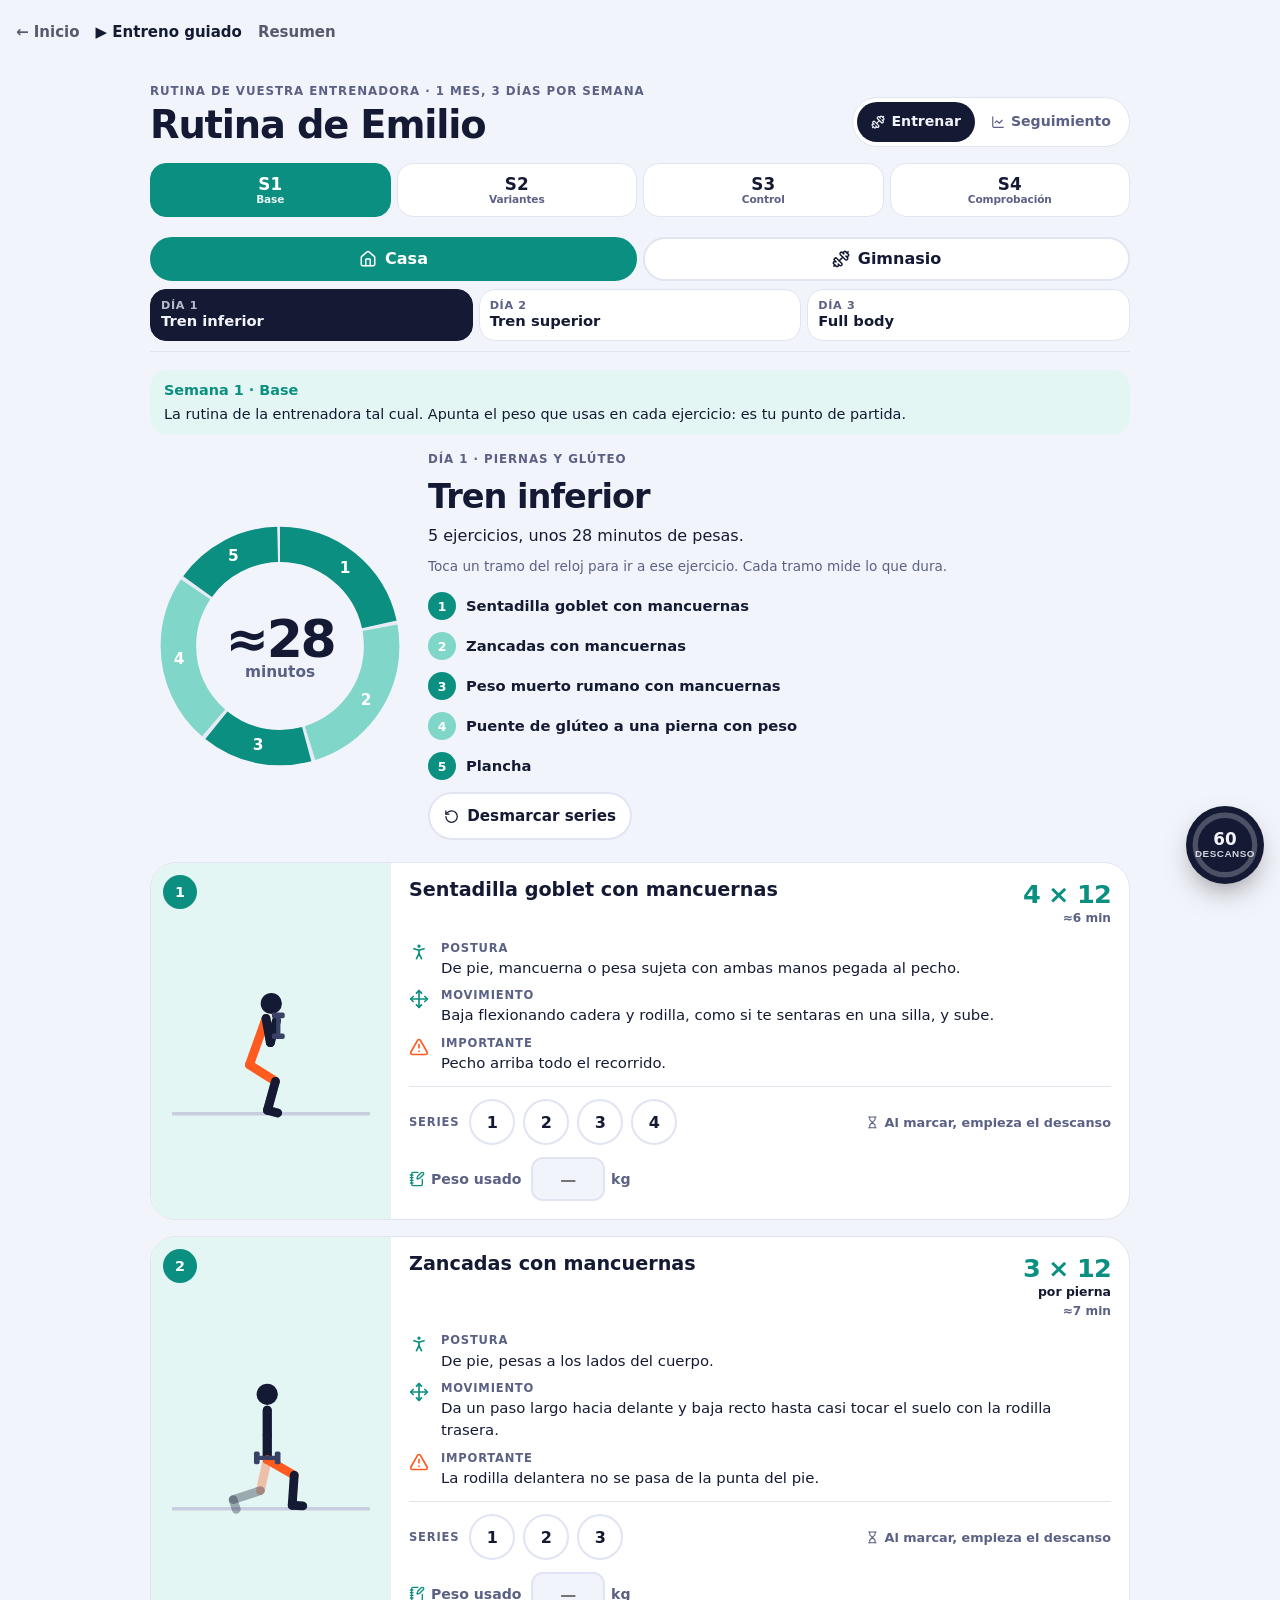
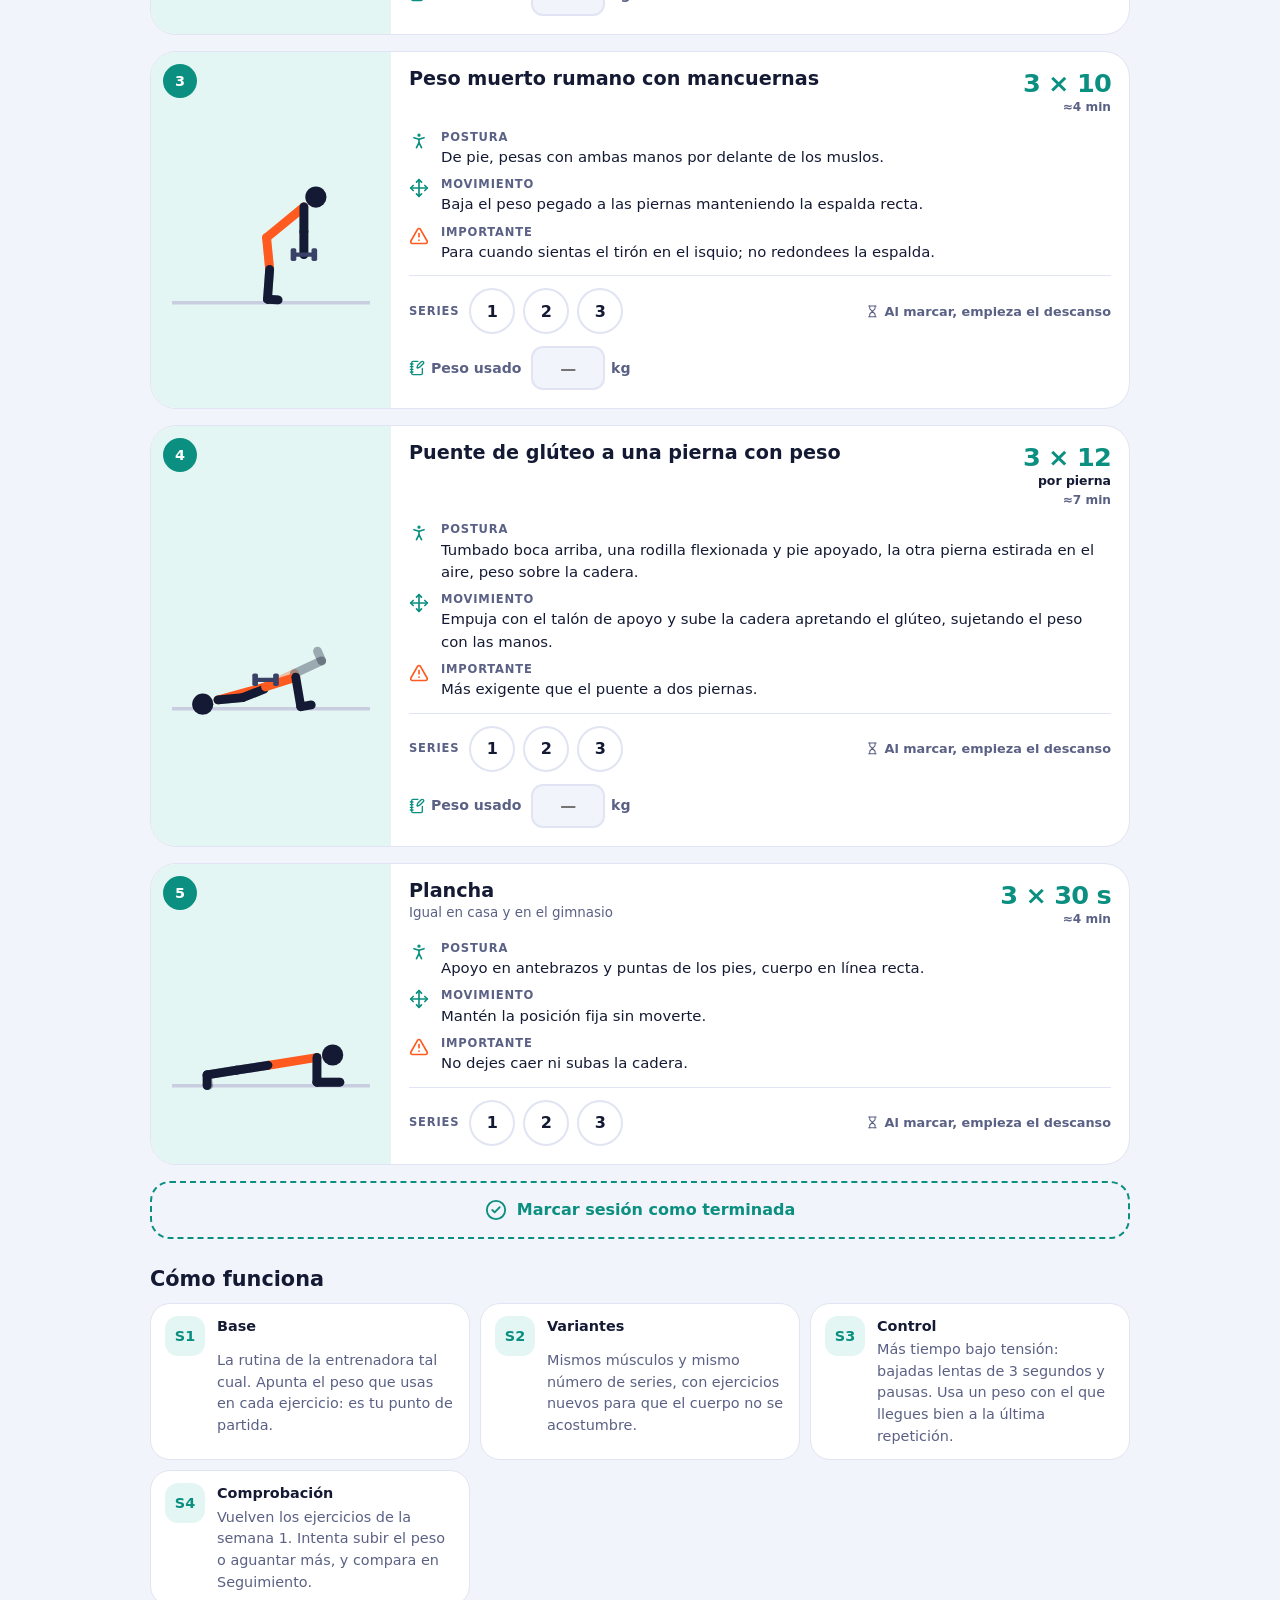
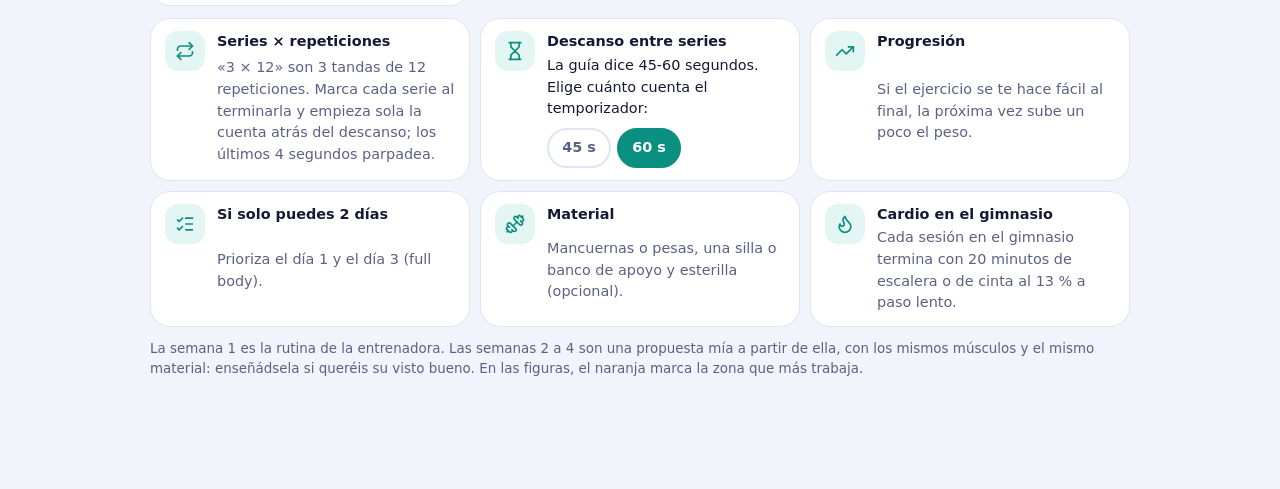
==== commit 1734b550: "nuevas funcionalidades" ====
--- a/rutina.html
+++ b/rutina.html
@@ -315,7 +315,7 @@
 <meta name="theme-color" content="#0b0e20" media="(prefers-color-scheme: dark)">
 </head>
 <body>
-<a href="./" class="homelink" style="display:inline-flex;align-items:center;gap:6px;margin-top:max(10px,env(safe-area-inset-top,0px));min-height:44px;font:700 15px system-ui,sans-serif;color:inherit;opacity:.7;text-decoration:none">← Inicio</a>
+<nav class="homelink" style="display:flex;gap:16px;flex-wrap:wrap;margin-top:max(10px,env(safe-area-inset-top,0px))" aria-label="Otras páginas"><a href="./" style="display:inline-flex;align-items:center;gap:6px;min-height:44px;font:700 15px system-ui,sans-serif;color:inherit;text-decoration:none;opacity:.7">← Inicio</a><a href="guiado.html" style="display:inline-flex;align-items:center;gap:6px;min-height:44px;font:700 15px system-ui,sans-serif;color:inherit;text-decoration:none">▶ Entreno guiado</a><a href="resumen.html" style="display:inline-flex;align-items:center;gap:6px;min-height:44px;font:700 15px system-ui,sans-serif;color:inherit;text-decoration:none;opacity:.7">Resumen</a></nav>
 
 <input type="radio" name="lugar" id="lg-casa" class="sr" checked><input type="radio" name="lugar" id="lg-gym" class="sr">
 <input type="radio" name="semana" id="wk1" class="sr" checked><input type="radio" name="semana" id="wk2" class="sr"><input type="radio" name="semana" id="wk3" class="sr"><input type="radio" name="semana" id="wk4" class="sr">
